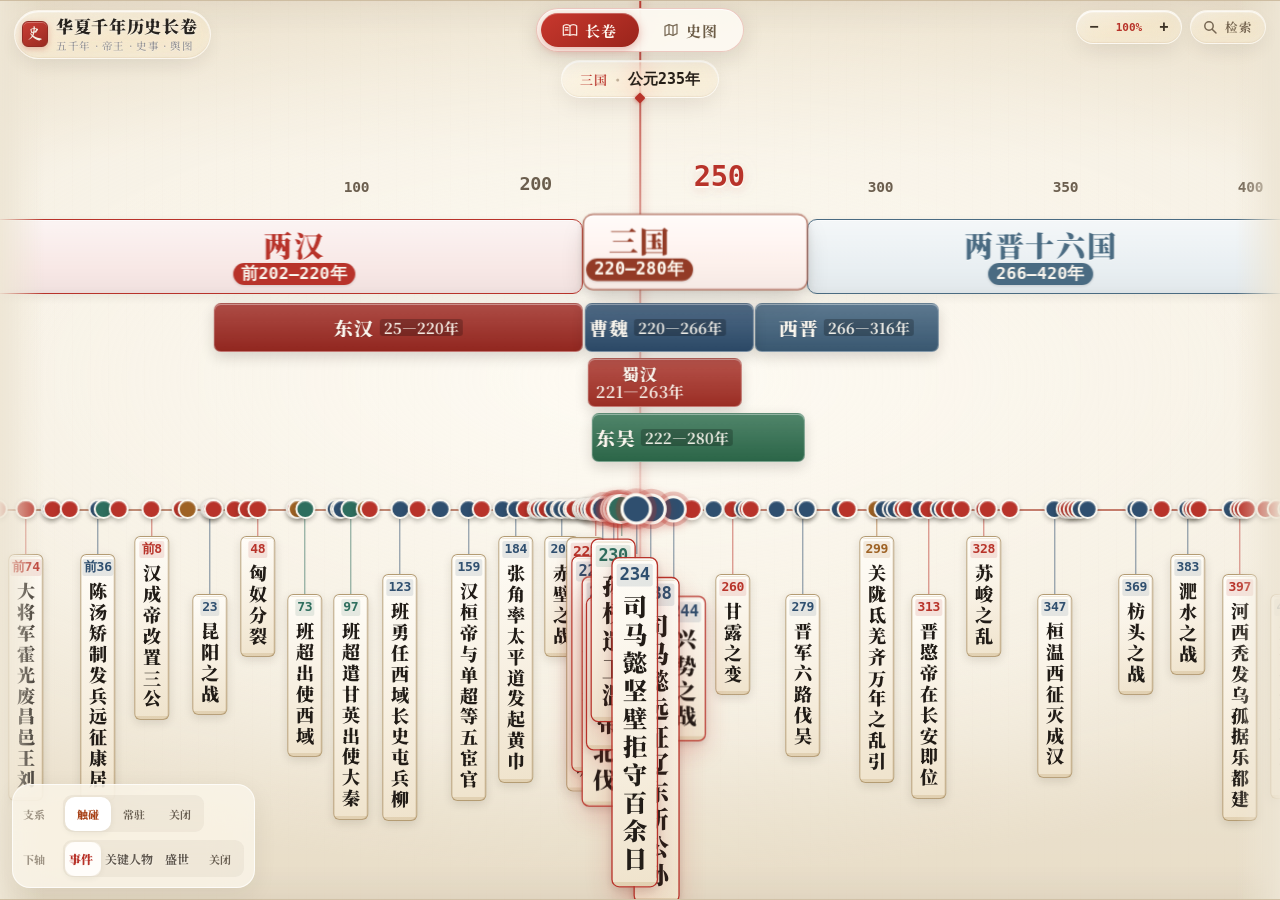
==== index.html @ 5d669a55 "自动上传: 2026-11-07 17:14 更新 1 个文件" ====
<!DOCTYPE html>
<html lang="zh-CN">
<head>
  <meta charset="UTF-8" />
  <meta name="viewport" content="width=device-width, initial-scale=1.0, maximum-scale=1.0, user-scalable=no, viewport-fit=cover" />
  <meta name="apple-mobile-web-app-capable" content="yes" />
  <meta name="apple-mobile-web-app-status-bar-style" content="default" />
  <meta name="apple-mobile-web-app-title" content="历史长卷" />
  <meta name="theme-color" content="#F5F0E6" />
  <meta name="format-detection" content="telephone=no" />
  <title>华夏千年历史长卷 · 全景无级缩放版</title>
  <!-- 字体异步加载：断网 / 弱网 / iPad 离线时不会阻塞首屏，自动退回系统宋体 -->
  <link rel="stylesheet" media="print" onload="this.media='all';this.onload=null"
        href="https://fonts.googleapis.com/css2?family=Ma+Shan+Zheng&family=Noto+Serif+SC:wght@500;600;700;900&display=swap" />
  <style>
    :root {
      --bg-paper: #F5F0E6;
      --bg-paper-dark: #EAE1D0;
      --ink-black: #1E1B18;
      --ink-secondary: #524B42;
      --cinnabar: #B8332A;
      --gold-ochre: #B8863B;
      --border-ancient: #C9B99B;

      --page-max: 1180px;
      --page-pad: 12px;
      --band-h: 42dvh;

      /* iOS 设计令牌 */
      --ios-ease: cubic-bezier(0.32, 0.72, 0, 1);   /* Apple 转场标准曲线 */
      --tint: #B8332A;                              /* 主题色（朱砂）承担 iOS tint 角色 */
      --fill: rgba(120, 120, 128, 0.12);            /* iOS 系统灰填充 */
      --fill-strong: rgba(120, 120, 128, 0.20);
      --sep: rgba(60, 60, 67, 0.16);                /* iOS hairline 分隔线 */
      --gray-label: #8E8E93;                        /* iOS secondaryLabel */

      /* 画卷纵向几何（JS 会按视口高度重算并覆盖，这里只是兜底） */
      --v: 1;
      --axis-y: 204px;
      --macro-top: 26px;
      --macro-h: 52px;
      --sub-h: 34px;
      --slip-w: 28px;
      --sheet-h: 66dvh;
    }

    /* ---------- iPad / 平板：放宽版心、加大时间轴带 ---------- */
    @media (min-width: 820px) {
      :root { --page-max: 1240px; --page-pad: 20px; --band-h: 44dvh; }
    }
    @media (min-width: 820px) and (orientation: landscape) {
      :root { --band-h: 46dvh; }
    }
    @media (min-width: 1200px) {
      :root { --page-max: 1360px; --page-pad: 28px; }
    }

    * {
      box-sizing: border-box;
      -webkit-tap-highlight-color: transparent;
      -webkit-touch-callout: none;
      user-select: none;
    }

    html {
      height: 100%;
      -webkit-text-size-adjust: 100%;
      text-size-adjust: 100%;
    }

    body {
      margin: 0;
      padding: 0;
      height: 100dvh;
      width: 100%;
      display: flex;
      flex-direction: column;
      overflow: hidden;
      overscroll-behavior: none;
      touch-action: manipulation;
      background-color: var(--bg-paper);
      color: var(--ink-black);
      /* 苹果系统优先：SF Pro / 苹方，保证在 iOS/iPadOS 上的原生字形与字重 */
      font-family: -apple-system, BlinkMacSystemFont, 'PingFang SC', 'Helvetica Neue', 'Noto Serif SC', 'Songti SC', sans-serif;
      background-image:
        radial-gradient(rgba(184, 134, 59, 0.07) 1px, transparent 0),
        radial-gradient(rgba(184, 51, 42, 0.04) 1px, transparent 0);
      background-size: 28px 28px;
      background-position: 0 0, 14px 14px;
    }

    .font-calligraphy { font-family: 'Ma Shan Zheng', 'Songti SC', 'STSong', 'Kaiti SC', 'KaiTi', serif; }
    .page-wrap { width: 100%; max-width: var(--page-max); margin: 0 auto; }

    .no-scrollbar { scrollbar-width: none; -ms-overflow-style: none; }
    .no-scrollbar::-webkit-scrollbar { display: none; }

    /* iOS 细滚动条 */
    .ancient-scroll::-webkit-scrollbar { width: 4px; }
    .ancient-scroll::-webkit-scrollbar-track { background: transparent; }
    .ancient-scroll::-webkit-scrollbar-thumb { background: rgba(60, 60, 67, 0.28); border-radius: 4px; }

    /* ================= 顶部标题栏（iOS 半透明毛玻璃导航栏） ================= */
    .app-header {
      flex: 0 0 auto;
      position: relative;
      z-index: 30;
      background: rgba(245, 240, 230, 0.78);
      -webkit-backdrop-filter: blur(20px) saturate(1.8);
      backdrop-filter: blur(20px) saturate(1.8);
      border-bottom: 1px solid var(--sep);
      padding-top: calc(8px + env(safe-area-inset-top, 0px));
      padding-bottom: 8px;
      padding-left: calc(var(--page-pad) + env(safe-area-inset-left, 0px));
      padding-right: calc(var(--page-pad) + env(safe-area-inset-right, 0px));
    }

    .header-top {
      display: flex;
      align-items: center;
      justify-content: space-between;
      gap: 10px;
      margin-bottom: 6px;
    }

    .brand { display: flex; align-items: center; gap: 8px; min-width: 0; }

    .seal {
      width: 28px; height: 28px; flex: 0 0 auto;
      display: flex; align-items: center; justify-content: center;
      border-radius: 5px;
      background: var(--cinnabar);
      color: #F5F0E6;
      font-size: 17px;
      line-height: 1;
      border: 1px solid #8E241D;
      box-shadow: 0 1px 3px rgba(142, 36, 29, 0.28);
      padding-bottom: 2px;
    }

    .brand-text { min-width: 0; }

    .app-title {
      margin: 0;
      font-size: clamp(15px, 1.55vw, 20px);
      font-weight: 700;
      letter-spacing: 0.01em;
      line-height: 1.15;
      color: var(--ink-black);
      white-space: nowrap;
    }

    .app-sub {
      margin: 2px 0 0;
      font-size: clamp(9px, 0.95vw, 11px);
      font-weight: 500;
      letter-spacing: 0.06em;
      color: var(--gray-label);
      white-space: nowrap;
    }

    .header-tools { display: flex; align-items: center; gap: 8px; flex: 0 0 auto; }

    .year-badge {
      display: flex;
      align-items: baseline;
      gap: 6px;
      padding: 5px 11px;
      border-radius: 999px;
      background: var(--fill);
      border: none;
      white-space: nowrap;
    }
    #center-era-badge { font-size: clamp(10px, 1.05vw, 13px); font-weight: 600; color: var(--tint); }
    #center-year-display {
      font-size: clamp(11px, 1.25vw, 15px);
      font-weight: 700;
      font-variant-numeric: tabular-nums;
      font-family: ui-monospace, 'SF Mono', Menlo, Consolas, monospace;
    }

    .zoom-box {
      display: flex;
      align-items: center;
      gap: 1px;
      padding: 2px;
      border-radius: 999px;
      background: var(--fill);
      border: none;
    }
    .zoom-btn {
      width: 28px; height: 24px;
      display: flex; align-items: center; justify-content: center;
      border: none; border-radius: 999px;
      background: transparent;
      color: var(--ink-black);
      font-size: 14px; font-weight: 700; line-height: 1;
      cursor: pointer;
      transition: background 0.2s ease, transform 0.15s ease;
    }
    .zoom-btn:active { background: var(--fill-strong); transform: scale(0.92); }
    #zoom-label {
      min-width: 42px;
      text-align: center;
      font-size: 11px;
      font-weight: 700;
      font-family: ui-monospace, 'SF Mono', Menlo, Consolas, monospace;
      color: var(--gray-label);
      transition: color 0.25s ease;
    }
    #zoom-label.zoom-active { color: var(--cinnabar); }

    /* 朝代快速检索条 */
    .header-nav { display: flex; align-items: center; }

    .nav-arrow {
      flex: 0 0 auto;
      width: 30px; height: 34px;
      display: flex; align-items: center; justify-content: center;
      border: 1px solid #C5B698;
      background: rgba(229, 222, 201, 0.92);
      color: var(--ink-secondary);
      font-size: 15px; font-weight: 900; line-height: 1;
      cursor: pointer;
    }
    .nav-arrow:first-child { border-radius: 6px 0 0 6px; }
    .nav-arrow:last-child { border-radius: 0 6px 6px 0; }
    .nav-arrow:active { background: #D6CCB4; }

    .dynasty-nav-scroll {
      flex: 1 1 auto;
      display: flex;
      align-items: center;
      gap: 6px;
      min-width: 0;
      overflow-x: auto;
      overflow-y: hidden;
      white-space: nowrap;
      padding: 3px 8px;
      background: rgba(232, 224, 206, 0.62);
      border-top: 1px solid rgba(197, 182, 152, 0.7);
      border-bottom: 1px solid rgba(197, 182, 152, 0.7);
      -webkit-overflow-scrolling: touch;
      touch-action: pan-x;
      scroll-behavior: smooth;
      scrollbar-width: none;
    }
    .dynasty-nav-scroll::-webkit-scrollbar { display: none; }

    .dyn-nav-pill {
      flex: 0 0 auto;
      display: inline-flex;
      align-items: center;
      min-height: 28px;
      padding: 5px 11px;
      border-radius: 6px;
      border: 1px solid #C9B99B;
      background: #FAF6EE;
      color: var(--ink-black);
      font-family: inherit;
      font-size: clamp(11px, 1.1vw, 13.5px);
      font-weight: 900;
      letter-spacing: 0.02em;
      cursor: pointer;
      transition: background 0.18s ease, color 0.18s ease, border-color 0.18s ease;
    }
    .dyn-nav-pill.active {
      background: var(--cinnabar);
      color: #FAF6EE;
      border-color: #8E241D;
      box-shadow: 0 1px 4px rgba(184, 51, 42, 0.3);
    }

    /* ================= 画卷时间轴 ================= */
    .timeline-band {
      position: relative;
      flex: 1 1 auto;
      height: auto;
      min-height: 150px;
      overflow: hidden;
      touch-action: none;
      cursor: grab;
      background: linear-gradient(180deg,
        rgba(234, 225, 208, 0.72) 0%,
        rgba(245, 240, 230, 0.96) 46%,
        rgba(234, 225, 208, 0.82) 100%);
      border-top: 2px solid var(--border-ancient);
      border-bottom: 2px solid var(--border-ancient);
      box-shadow: inset 0 6px 16px rgba(30, 27, 24, 0.06);
    }
    .timeline-band.grabbing { cursor: grabbing; }

    #timeline-canvas {
      position: relative;
      height: 100%;
      width: 100%;
      will-change: transform;
      backface-visibility: hidden;
    }

    .layer { position: absolute; inset: 0; pointer-events: none; }

    /* 画卷两端柔和收边 */
    .edge-fade {
      position: absolute; top: 0; bottom: 0; width: 34px;
      pointer-events: none; z-index: 46;
    }
    .edge-fade-l { left: 0; background: linear-gradient(90deg, rgba(240, 234, 222, 0.95), rgba(240, 234, 222, 0)); }
    .edge-fade-r { right: 0; background: linear-gradient(270deg, rgba(240, 234, 222, 0.95), rgba(240, 234, 222, 0)); }

    /* 中心游标 */
    .center-indicator {
      position: absolute; top: 0; bottom: 0; left: 50%;
      width: 1.5px;
      transform: translateX(-50%);
      background: linear-gradient(180deg,
        rgba(184, 51, 42, 0.85) 0%,
        rgba(184, 51, 42, 0.2) 55%,
        rgba(184, 51, 42, 0.85) 100%);
      pointer-events: none;
      z-index: 40;
    }
    .center-dot {
      position: absolute; top: -2px; left: 50%;
      width: 11px; height: 11px;
      margin-left: -5.5px;
      border-radius: 999px;
      background: var(--cinnabar);
      border: 2px solid #FAF6EE;
      box-shadow: 0 1px 4px rgba(184, 51, 42, 0.35);
    }

    /* ================= 疏朗自适应年份刻度尺与 iPad 中央红线 Apple Dock 透镜 ================= */
    #ticks-layer {
      position: absolute;
      left: 0; right: 0; top: 0;
      height: calc(36px * var(--v));
      pointer-events: none;
      z-index: 38;
    }
    #lens-layer {
      position: absolute;
      left: 0; right: 0; top: 0;
      height: calc(36px * var(--v));
      pointer-events: none;
      z-index: 39;
    }
    .tick, .minor-year {
      position: absolute;
      bottom: calc(3px * var(--v));
      left: 0;
      display: flex;
      flex-direction: column;
      align-items: center;
      justify-content: flex-end;
      will-change: transform, opacity;
      backface-visibility: hidden;
      transform-origin: 50% 100%;
      pointer-events: none;
    }
    /* 年份数字：采用高可读圆体/等宽数字，留足呼吸空间，绝不互相挤压 */
    .tick-label {
      display: inline-flex;
      align-items: baseline;
      justify-content: center;
      gap: 1px;
      padding: calc(1.5px * var(--v)) calc(4px * var(--v));
      border-radius: 999px;
      font-size: max(9.5px, calc(10px * var(--v)));
      font-weight: 700;
      line-height: 1.05;
      color: #6B5E4E;
      font-variant-numeric: tabular-nums;
      font-family: -apple-system, BlinkMacSystemFont, 'SF Pro Rounded', 'PingFang SC', ui-monospace, monospace;
      white-space: nowrap;
      transform-origin: 50% 100%;
      will-change: transform, color, background-color;
      backface-visibility: hidden;
    }
    .tick-label .yr-era {
      font-size: 0.82em;
      font-weight: 800;
      color: #8C6D46;
      margin-right: 0.5px;
    }
    .tick-label .yr-num {
      letter-spacing: -0.02em;
    }
    .tick-mark {
      width: 1.25px;
      height: calc(6px * var(--v));
      margin-top: calc(2px * var(--v));
      background: rgba(154, 138, 116, 0.65);
      border-radius: 1px;
      transform-origin: 50% 100%;
      will-change: transform, background-color;
    }
    /* 细分刻度：仅在屏幕缩放足够宽裕且远离主刻度碰撞区时才优雅浮现 */
    .minor-year .tick-label {
      font-size: max(8.5px, calc(8.8px * var(--v)));
      font-weight: 600;
      color: #8E7F6B;
    }
    .minor-year .tick-mark {
      width: 1px;
      height: calc(4px * var(--v));
      background: rgba(168, 152, 130, 0.45);
    }
    /* 中央红线 Dock 焦点峰值态：独立悬浮胶囊光晕，每个放大的年份都端庄美观 */
    .tick.hot .tick-label,
    .minor-year.hot .tick-label {
      color: var(--cinnabar);
      font-weight: 900;
      background: rgba(251, 247, 238, 0.95);
      box-shadow: 0 2px 10px rgba(184, 51, 42, 0.18), 0 0 0 1px rgba(184, 51, 42, 0.26);
    }
    .tick.hot .tick-label .yr-era,
    .minor-year.hot .tick-label .yr-era {
      color: var(--cinnabar);
    }
    .tick.hot .tick-mark,
    .minor-year.hot .tick-mark {
      background: var(--cinnabar);
      width: 1.8px;
    }

    /* 顶部大朝代块 */
    .macro-dynasty-block {
      position: absolute;
      top: var(--macro-top);
      height: var(--macro-h);
      border-radius: 7px;
      border: 2px solid transparent;
      display: flex;
      flex-direction: column;
      justify-content: center;
      align-items: center;
      padding: 2px 4px;
      overflow: hidden;
      cursor: pointer;
      pointer-events: auto;
      transition: filter 0.25s ease, box-shadow 0.25s ease;
    }
    .macro-dynasty-block.active-dynasty {
      box-shadow: 0 0 0 2.5px var(--cinnabar), 0 4px 12px rgba(184, 51, 42, 0.22);
      z-index: 15;
    }
    .macro-name {
      font-weight: 900;
      letter-spacing: 0.04em;
      line-height: 1.15;
      max-width: 100%;
      overflow: hidden;
      text-overflow: ellipsis;
      white-space: nowrap;
    }
    .macro-period {
      margin-top: 2px;
      padding: 1px 6px;
      border-radius: 3px;
      font-size: calc(11.5px * var(--v));
      font-weight: 700;
      color: #FAF6EE;
      line-height: 1.2;
      max-width: 100%;
      overflow: hidden;
      text-overflow: ellipsis;
      white-space: nowrap;
    }

    /* 细分政权 / 并立国家块 */
    .sub-regime-block {
      position: absolute;
      height: var(--sub-h);
      border-radius: 5px;
      display: flex;
      flex-direction: row;
      align-items: center;
      justify-content: center;
      gap: 6px;
      padding: 0 4px;
      color: #FAF6EE;
      cursor: pointer;
      overflow: hidden;
      white-space: nowrap;
      pointer-events: auto;
      box-shadow: 0 1px 3px rgba(0, 0, 0, 0.1);
      transition: transform 0.18s ease, box-shadow 0.2s ease;
    }
    .sub-regime-block.stacked { flex-direction: column; gap: 2px; }
    .sub-name { font-weight: 900; line-height: 1; overflow: hidden; text-overflow: ellipsis; max-width: 100%; }
    .sub-period { font-weight: 700; line-height: 1; opacity: 0.92; overflow: hidden; text-overflow: ellipsis; max-width: 100%; }
    .sub-period.inline-badge { padding: 1px 4px; border-radius: 3px; background: rgba(0, 0, 0, 0.25); flex: 0 0 auto; }

    @media (hover: hover) and (pointer: fine) {
      .sub-regime-block:hover { z-index: 25; transform: translateY(-1px); }
      .macro-dynasty-block:hover { filter: brightness(1.04); }
    }

    .sub-regime-block.active-sub {
      box-shadow: 0 0 0 2px var(--cinnabar), 0 4px 10px rgba(184, 51, 42, 0.28);
      z-index: 30;
    }

    /* 事件基线与节点 */
    #events-axis-line {
      position: absolute; left: 0; right: 0;
      top: var(--axis-y);
      height: 2px;
      background: rgba(140, 122, 107, 0.55);
      pointer-events: none;
    }

    .event-node {
      --card-direction: 1;
      --card-origin: 50% 0%;
      position: absolute;
      transform: translateX(-50%);
      z-index: 35;
      cursor: pointer;
      pointer-events: auto;
    }
    .event-stack { display: flex; flex-direction: column; align-items: center; }

    /* 帝王以底边为锚点向上展开；下排以顶边为锚点向下展开。 */
    .event-node.emperor { --card-direction:-1; --card-origin:50% 100%; }
    .event-node.emperor .event-stack { flex-direction: column; }
    .event-node.emperor .slip-fold-wrapper { position:absolute; bottom:100%; flex-direction:column-reverse; transform-origin:bottom center; }

    .pulse-circle {
      position: relative;
      width: calc(14px * var(--v));
      height: calc(14px * var(--v));
      border-radius: 999px;
      border: 2px solid #FAF6EE;
      box-shadow: 0 1px 3px rgba(0, 0, 0, 0.25);
      transition: transform 0.35s ease, opacity 0.35s ease;
    }

    .slip-fold-wrapper {
      display: flex;
      flex-direction: column;
      align-items: center;
      transform-origin: top center;
      transition: opacity 0.4s cubic-bezier(0.22, 1, 0.36, 1), transform 0.44s cubic-bezier(0.34, 1.4, 0.64, 1);
      will-change: transform, opacity;
    }

    .stem-line { width: 1.5px; opacity: 0.65; }

    /* ------------------------------------------------------------------
       人物 / 文豪 / 盛世竖卡
       姓名与年代一律竖排（writing-mode: vertical-rl），形如简牍名牌：
       宽度仅 34 设计单位（原横卡 100），轴下留白更疏朗，字距更从容
       ------------------------------------------------------------------ */
    .axis-person-card {
      --ac: #B8A686;
      --ac-soft: #F3ECD9;
      display: flex;
      flex-direction: row-reverse;
      align-items: center;
      justify-content: center;
      gap: calc(1.5px * var(--v));
      width: calc(36px * var(--v));
      height: calc(64px * var(--v));
      padding: calc(4px * var(--v)) calc(3.5px * var(--v));
      background: linear-gradient(168deg, #FEFCF7 0%, var(--ac-soft) 100%);
      border: 1px solid var(--ac);
      border-radius: calc(4px * var(--v));
      box-shadow: 0 1px 4px rgba(30, 27, 24, 0.13), inset 0 1px 0 rgba(255, 255, 255, 0.7);
      transition: transform 0.26s cubic-bezier(0.22, 1, 0.36, 1), box-shadow 0.26s ease, border-color 0.26s ease;
      overflow: hidden;
    }
    .axis-person-card .ap-name {
      writing-mode: vertical-rl;
      text-orientation: upright;
      height: 100%;
      font-size: calc(12.5px * var(--v));
      font-weight: 700;
      line-height: 1.02;
      letter-spacing: calc(0.4px * var(--v));
      color: #1E1B18;
      overflow: hidden;
    }
    .axis-person-card .ap-life .num { text-orientation: mixed; letter-spacing: 0; }

    .axis-person-card .ap-life {
      writing-mode: vertical-rl;
      text-orientation: mixed;
      height: 100%;
      word-break: keep-all;
      font-size: calc(7.2px * var(--v));
      line-height: 0.95;
      letter-spacing: calc(-0.1px * var(--v));
      color: #857761;
      font-variant-numeric: tabular-nums;
      overflow: hidden;
    }

    /* 关键人物（下排）：石青 */
    #timeline-canvas[data-layer="figures"] .axis-person-card { --ac: #86A0B2; --ac-soft: #E9EFF2; }
    #timeline-canvas[data-layer="figures"] .axis-person-card .ap-life { color: #4A6880; }
    /* 帝王（上排）：暗红朱砂，庄重肃穆 */
    #timeline-canvas[data-layer="figures"] .event-node.emperor .axis-person-card { --ac: #B8332A; --ac-soft: #F6E4E0; }
    #timeline-canvas[data-layer="figures"] .event-node.emperor .axis-person-card .ap-life { color: #9C3A2E; }
    /* 各朝盛世：鎏金 */
    #timeline-canvas[data-layer="eras"] .axis-person-card { --ac: #C09A3E; --ac-soft: #FAF1D8; }
    #timeline-canvas[data-layer="eras"] .axis-person-card .ap-life { color: #8A6A1C; }

    .event-node.selected .axis-person-card {
      background: linear-gradient(165deg, #C8382E 0%, #9E261E 100%);
      border-color: #7F1D1D;
      box-shadow: 0 4px 12px rgba(184, 51, 42, 0.4);
      transform: translateY(calc(2px * var(--card-direction, 1))) scale(1.04);
    }
    .event-node.selected .axis-person-card .ap-name { color: #FFFFFF; }
    .event-node.selected .axis-person-card .ap-life { color: rgba(255, 255, 255, 0.84); }

    .vertical-bamboo-slip {
      display: flex;
      flex-direction: column;
      align-items: center;
      width: var(--slip-w);
      padding: calc(3px * var(--v)) calc(2px * var(--v)) calc(6px * var(--v));
      background: linear-gradient(180deg, #FDFBF5 0%, #F5EDE0 100%);
      border: 1.5px solid #B8A686;
      border-radius: 5px;
      box-shadow: 0 2px 6px rgba(30, 27, 24, 0.12);
      transition: transform 0.28s cubic-bezier(0.22, 1, 0.36, 1), box-shadow 0.28s ease, background 0.28s ease;
    }

    .slip-year {
      font-size: calc(9px * var(--v));
      font-weight: 900;
      line-height: 1.1;
      padding: 1px 2px;
      border-radius: 2px;
      margin-bottom: calc(3px * var(--v));
      white-space: nowrap;
      letter-spacing: -0.3px;
      font-family: ui-monospace, Menlo, Consolas, monospace;
    }

    .slip-title {
      writing-mode: vertical-rl;
      text-orientation: upright;
      font-size: calc(12.5px * var(--v));
      font-weight: 900;
      line-height: 1.15;
      letter-spacing: calc(2px * var(--v));
      color: #1E1B18;
      padding: 1px 0;
    }

    /* <80% 缩放时柔和折叠竹简 */
    .event-node.folded-by-zoom .slip-fold-wrapper {
      opacity: 0;
      transform: translateY(-10px) scaleY(0.15) scaleX(0.6);
      pointer-events: none;
    }
    .event-node.folded-by-zoom .pulse-circle { transform: scale(0.78); opacity: 0.74; }

    /* 密度抽样：放不下的节点只保留圆点，标签收起；选中时强制展开 */
    .event-node.label-hidden .slip-fold-wrapper { display: none; }
    .event-node.label-hidden.selected .slip-fold-wrapper { display: flex; }

    /* ---------------- 长卷图层搜索（跟随下方图层开关） ---------------- */
    .axis-search-btn {
      width: 40px; height: 40px;
      display: flex; align-items: center; justify-content: center;
      border: 1px solid #D9CFBB; border-radius: 12px;
      background: #FBF7EE; color: #6B5B48;
      cursor: pointer; flex: 0 0 auto;
      transition: transform 0.15s ease, background 0.2s ease;
    }
    .axis-search-btn:active { transform: scale(0.94); background: #F1E9D8; }
    .axis-search-panel {
      position: fixed; inset: 0; z-index: 96;
      background: rgba(24, 19, 13, 0.38);
      -webkit-tap-highlight-color: transparent;
    }
    .axis-search-panel .as-box {
      position: absolute; left: 50%;
      top: calc(env(safe-area-inset-top, 0px) + 10px);
      transform: translate(-50%, -14px);
      width: min(460px, calc(100% - 20px));
      max-height: calc(100dvh - 90px);
      display: flex; flex-direction: column;
      background: rgba(251, 247, 238, 0.97);
      -webkit-backdrop-filter: blur(20px) saturate(1.5);
      backdrop-filter: blur(20px) saturate(1.5);
      border: 1px solid rgba(216, 206, 188, 0.9);
      border-radius: 18px;
      box-shadow: 0 22px 60px rgba(28, 22, 14, 0.32);
      padding: 12px;
      opacity: 0;
      transition: opacity 0.2s ease, transform 0.26s var(--ios-ease, cubic-bezier(0.22, 1, 0.36, 1));
    }
    .axis-search-panel.on .as-box { opacity: 1; transform: translate(-50%, 0); }
    .as-input-row {
      display: flex; align-items: center; gap: 8px;
      background: #FFFFFF; border: 1px solid #E2D8C4; border-radius: 12px;
      padding: 0 10px; height: 44px;
    }
    .as-input-row svg { flex: 0 0 auto; color: #9A8B74; }
    .as-input-row input {
      flex: 1 1 auto; min-width: 0; border: none; outline: none;
      background: transparent; font-family: inherit;
      font-size: 15.5px; color: #33291E;
    }
    .as-input-row input::placeholder { color: #B4A68D; }
    .as-close {
      flex: 0 0 auto; width: 30px; height: 30px; border: none; border-radius: 9px;
      background: #F0E8D8; color: #6B5B48; font-size: 14px; cursor: pointer;
    }
    .as-hint {
      margin: 9px 4px 4px; font-size: 12px; font-weight: 700; color: #8A7A64;
      letter-spacing: 0.04em;
    }
    .as-results { overflow-y: auto; -webkit-overflow-scrolling: touch; margin-top: 4px; }
    .as-item {
      width: 100%; display: flex; align-items: baseline; gap: 10px;
      border: none; background: transparent; cursor: pointer;
      padding: 11px 8px; border-radius: 10px; text-align: left; font-family: inherit;
    }
    .as-item:active { background: #EFE6D2; }
    .as-item + .as-item { border-top: 1px solid rgba(216, 206, 188, 0.55); }
    .as-item .as-year {
      flex: 0 0 auto; min-width: 46px; text-align: center;
      font-size: 12px; font-weight: 800; color: #B8332A;
      background: rgba(184, 51, 42, 0.09); border-radius: 6px; padding: 2px 6px;
    }
    /* 类型徽章：事件 / 人物 / 文豪 / 盛世 */
    .as-item .as-type {
      flex: 0 0 auto; min-width: 34px; text-align: center;
      font-size: 11px; font-weight: 800; letter-spacing: 0.06em;
      border-radius: 6px; padding: 2.5px 7px;
    }
    .as-type.as-t-ev  { color: #B8332A; background: rgba(184, 51, 42, 0.10); }
    .as-type.as-t-fg  { color: #3E6480; background: rgba(103, 141, 166, 0.14); }
    .as-type.as-t-lit { color: #6A5686; background: rgba(174, 156, 196, 0.16); }
    .as-type.as-t-era { color: #8A6A1C; background: rgba(192, 154, 62, 0.16); }
    .as-item .as-title { font-size: 15px; font-weight: 700; color: #33291E; }
    .as-item .as-sub {
      margin-left: auto; flex: 0 1 auto; font-size: 11.5px; color: #9A8B74;
      white-space: nowrap; overflow: hidden; text-overflow: ellipsis; max-width: 34%;
    }
    .as-empty { padding: 26px 0 22px; text-align: center; font-size: 13.5px; color: #A79780; }

    /* 总开关关闭时隐藏 */
    .event-node.hidden-by-switch {
      opacity: 0;
      pointer-events: none;
    }

    /* ============================================================
       「重大事件」折叠动画：由 JS 逐帧驱动 --fold（0=展开 1=折叠）
       事件竹简与引线向轴线收拢、轴线渐隐，画布内容重新垂直居中
       ============================================================ */
    #events-axis-line { opacity: calc(1 - var(--fold, 0)); }
    #timeline-canvas.events-off .event-node { pointer-events: none; }
    #timeline-canvas.fold-anim .event-node,
    #timeline-canvas.fold-anim .pulse-circle,
    #timeline-canvas.fold-anim .slip-fold-wrapper { transition: none; }
    #timeline-canvas .pulse-circle { opacity: calc(1 - var(--fold, 0)); }
    #timeline-canvas .slip-fold-wrapper {
      opacity: calc(1 - var(--fold, 0));
      transform: translateY(calc(var(--fold, 0) * -12px * var(--card-direction, 1))) scale(calc(1 - var(--fold, 0) * 0.94));
    }
    #timeline-canvas { will-change: transform; }

    .event-node.selected { z-index: 42; }
    .event-node.selected .vertical-bamboo-slip {
      background: linear-gradient(180deg, #C8382E 0%, #9E261E 100%);
      border-color: #7F1D1D;
      box-shadow: 0 5px 14px rgba(184, 51, 42, 0.42);
      transform: translateY(2px) scale(1.06);
    }
    .event-node.selected .slip-year { background: rgba(255, 255, 255, 0.22) !important; color: #FFF !important; }
    .event-node.selected .slip-title { color: #FFFFFF; }

    @keyframes pulse-ring {
      0% { transform: scale(0.85); opacity: 0.85; }
      70% { transform: scale(2.1); opacity: 0; }
      100% { transform: scale(2.1); opacity: 0; }
    }
    .event-node.selected .pulse-circle::after {
      content: '';
      position: absolute;
      inset: -4px;
      border-radius: 999px;
      border: 2px solid var(--cinnabar);
      animation: pulse-ring 1.7s infinite;
    }

    /* ================= 图层开关：左下角悬浮胶囊 =================
       竖屏竖向排列 / 横屏横向排列；原铺底控制栏已取消 */
    .app-controls {
      position: fixed;
      left: calc(env(safe-area-inset-left, 0px) + 12px);
      bottom: calc(env(safe-area-inset-bottom, 0px) + 12px);
      z-index: 80;
      display: flex;
      flex-direction: column;
      align-items: flex-start;
      gap: 2px;
      padding: 8px 10px;
      border-radius: 20px;
      background: rgba(250, 246, 238, 0.72);
      -webkit-backdrop-filter: blur(24px) saturate(1.8);
      backdrop-filter: blur(24px) saturate(1.8);
      border: 1px solid rgba(255, 255, 255, 0.55);
      box-shadow: 0 10px 30px rgba(30, 27, 24, 0.18), 0 1px 0 rgba(255, 255, 255, 0.6) inset;
      max-width: calc(100vw - 24px);
    }
    .controls-row {
      display: flex;
      flex-direction: column;
      align-items: flex-start;
      gap: 2px;
    }
    .layer-switches {
      display: flex;
      flex-direction: column;
      align-items: flex-start;
      gap: 1px;
      min-width: 0;
    }
    .app-controls .layer-count {
      align-self: flex-start;
      padding-left: 3px;
      margin-top: 2px;
    }
    /* 横屏（中宽以上）：改为一行横向排列，用短名 + 隐藏计数，避免碰到居中的主导航 */
    @media (orientation: landscape) and (min-width: 700px) {
      .app-controls {
        flex-direction: row;
        align-items: center;
        gap: 3px;
        padding: 6px 12px 6px 8px;
      }
      .controls-row { flex-direction: row; align-items: center; gap: 3px; }
      .layer-switches { flex-direction: row; gap: 0; }
      .layer-switch { gap: 5px; padding: 3px 8px 3px 3px; }
      .app-controls .layer-switch .full { display: none; }
      .app-controls .layer-switch .short { display: inline; }
      .app-controls .layer-count { display: none; }
    }
    /* 手机竖屏：底部中间是主导航，图层胶囊抬到其上方左侧 */
    @media (orientation: portrait) and (max-width: 560px) {
      .app-controls { bottom: calc(env(safe-area-inset-bottom, 0px) + 82px); }
    }

    /* 整块「开关 + 标签」即按钮：触控区更大，符合 iOS 习惯 */
    .layer-switch {
      display: flex;
      align-items: center;
      gap: 6px;
      flex: 0 0 auto;
      padding: 3px 9px 3px 3px;
      border: none;
      border-radius: 999px;
      background: transparent;
      color: var(--gray-label);
      font-family: inherit;
      font-size: clamp(12px, 1.06vw, 13.5px);
      font-weight: 500;
      cursor: pointer;
      -webkit-tap-highlight-color: transparent;
      transition: background 0.22s ease, color 0.22s ease, transform 0.14s ease;
    }
    .layer-switch .switch { pointer-events: none; }
    .layer-switch .switch-label { font-size: inherit; font-weight: inherit; }
    .layer-switch:active { transform: scale(0.96); }
    .layer-switch.on {
      color: var(--ink-black);
      font-weight: 700;
      background: rgba(255, 255, 255, 0.62);
    }
    /* 四个图层各自的主题色（仅作用于开关开启态，保持克制） */
    .layer-switch[data-layer="events"].on .switch { background: #34C759; }
    .layer-switch[data-layer="figures"].on .switch { background: #3C6E8F; }
    .layer-switch[data-layer="literati"].on .switch { background: #7A5AA8; }
    .layer-switch[data-layer="eras"].on .switch { background: #C09020; }

    .layer-count {
      flex: 0 0 auto;
      font-size: 11px;
      font-weight: 600;
      color: #8A7C68;
      white-space: nowrap;
      font-variant-numeric: tabular-nums;
    }
    .layer-switch .short { display: none; }

    /* 小屏：简称 + 紧凑开关 + 隐藏计数，保证四个开关一行放下 */
    @media (max-width: 560px) {
      .layer-switch { gap: 4px; padding: 2px 6px 2px 2px; font-size: 12px; }
      .layer-switch .full { display: none; }
      .layer-switch .short { display: inline; }
      .layer-switch .switch { width: 34px; height: 21px; }
      .layer-switch .switch .knob { width: 17px; height: 17px; }
      .layer-switch.on .switch .knob { transform: translateX(13px); }
      .layer-switch.on:active .switch .knob { transform: translateX(13px) scale(1.08); }
      .layer-count { display: none; }
    }

    /* UISwitch 原生样式：开启为系统绿、白色圆钮带投影 */
    .switch {
      position: relative;
      width: 46px; height: 28px;
      flex: 0 0 auto;
      border: none;
      border-radius: 999px;
      background: rgba(120, 120, 128, 0.32);
      padding: 0;
      cursor: pointer;
      transition: background 0.25s ease;
    }
    .switch.on { background: #34C759; }
    .knob {
      position: absolute; top: 2px; left: 2px;
      width: 24px; height: 24px;
      border-radius: 999px;
      background: #FFFFFF;
      box-shadow: 0 3px 8px rgba(0, 0, 0, 0.15), 0 1px 1px rgba(0, 0, 0, 0.16);
      transition: transform 0.25s var(--ios-ease);
    }
    .switch.on .knob { transform: translateX(18px); }
    .switch:active .knob { transform: scale(1.08); }
    .switch.on:active .knob { transform: translateX(18px) scale(1.08); }

    .switch-label { font-size: clamp(12px, 1.1vw, 14px); font-weight: 600; white-space: nowrap; }

    .status-pill {
      font-size: clamp(10px, 0.95vw, 12px);
      font-weight: 600;
      padding: 3px 9px;
      border-radius: 999px;
      white-space: nowrap;
      background: rgba(52, 199, 89, 0.16);
      color: #248A3D;
      transition: background 0.3s ease, color 0.3s ease;
    }
    .status-pill[data-state="folded"] { background: rgba(184, 134, 59, 0.2); color: #8C5818; }
    .status-pill[data-state="off"] { background: var(--fill); color: var(--gray-label); }

    .filter-bar {
      flex: 1 1 auto;
      display: flex;
      align-items: center;
      justify-content: flex-end;
      gap: 6px;
      min-width: 0;
      overflow-x: auto;
      overflow-y: hidden;
      padding: 2px 0;
      -webkit-overflow-scrolling: touch;
      touch-action: pan-x;
      scrollbar-width: none;
    }
    .filter-bar::-webkit-scrollbar { display: none; }

    .cat-pill {
      flex: 0 0 auto;
      min-height: 26px;
      padding: 4px 12px;
      border: none;
      border-radius: 999px;
      background: var(--fill);
      color: var(--ink-secondary);
      font-family: inherit;
      font-size: clamp(10.5px, 1.05vw, 13px);
      font-weight: 600;
      white-space: nowrap;
      cursor: pointer;
      transition: background 0.2s ease, color 0.2s ease;
    }
    .cat-pill.active { background: var(--tint); color: #FFFFFF; }

    /* ============================================================
       详情弹窗：由屏幕下方升起，悬浮于卷轴画面之上
       - 默认占屏高 2/3，圆角 + 毛玻璃，不推动卷轴
       - 点右上角 ✕ 或弹窗外的遮罩退出
       ============================================================ */
    #view-scroll { position: relative; }

    .sheet-backdrop {
      position: fixed;
      inset: 0;
      z-index: 110;
      background: rgba(28, 24, 20, 0.42);
      -webkit-backdrop-filter: blur(3px) saturate(1.05);
      backdrop-filter: blur(3px) saturate(1.05);
      opacity: 0;
      visibility: hidden;
      pointer-events: none;
      transition: opacity 0.34s var(--ios-ease), visibility 0s linear 0.34s;
    }
    #view-scroll.sheet-open .sheet-backdrop {
      opacity: 1;
      visibility: visible;
      pointer-events: auto;
      transition: opacity 0.34s var(--ios-ease), visibility 0s;
    }

    .detail-sheet {
      position: fixed;
      left: 0;
      right: 0;
      bottom: 0;
      z-index: 120;
      display: block;
      height: var(--sheet-h);
      max-height: calc(100dvh - 72px);
      margin: 0;
      padding: 0 var(--page-pad) calc(8px + env(safe-area-inset-bottom, 0px));
      background: rgba(250, 246, 238, 0.97);
      -webkit-backdrop-filter: blur(24px) saturate(1.7);
      backdrop-filter: blur(24px) saturate(1.7);
      border-top: 1px solid rgba(120, 104, 84, 0.18);
      border-radius: 22px 22px 0 0;
      box-shadow: 0 -18px 48px rgba(24, 20, 16, 0.28);
      transform: translateY(102%);
      opacity: 0;
      visibility: hidden;
      transition: transform 0.46s var(--ios-ease), opacity 0.3s ease, visibility 0s linear 0.46s;
      will-change: transform;
    }
    #view-scroll.sheet-open .detail-sheet {
      transform: translateY(0);
      opacity: 1;
      visibility: visible;
      transition: transform 0.46s var(--ios-ease), opacity 0.24s ease, visibility 0s;
    }
    /* 弹窗开启时暂停视图切换的位移动画，避免 fixed 定位参照系漂移 */
    body.sheet-open .view.active { animation: none; }

    .sheet-wrap {
      height: 100%;
      display: flex;
      flex-direction: column;
      min-height: 0;
      padding-top: 2px;
    }

    .sheet-grip {
      flex: 0 0 auto;
      width: 160px;
      margin: 0 auto;
      height: 22px;
      display: flex;
      align-items: center;
      justify-content: center;
      cursor: ns-resize;
      touch-action: none;
    }
    .sheet-grip span {
      display: block;
      width: 36px;
      height: 5px;
      border-radius: 999px;
      background: rgba(60, 60, 67, 0.30);
    }

    .detail-card {
      position: relative;
      flex: 1 1 auto;
      min-height: 0;
      display: flex;
      flex-direction: column;
      overflow: hidden;
      background: #FAF6EE;
      border: 1px solid var(--sep);
      border-radius: 14px;
      box-shadow: 0 3px 12px rgba(30, 27, 24, 0.06);
    }

    .detail-head {
      flex: 0 0 auto;
      display: flex;
      align-items: center;
      justify-content: space-between;
      gap: 6px 10px;
      flex-wrap: wrap;
      background: #EFE7D6;
      border-bottom: 1px solid #D8CBB3;
      padding: 6px 48px 6px 12px;
      min-height: 48px;
    }
    .detail-tags { display: flex; align-items: center; gap: 6px; flex-wrap: wrap; min-width: 0; }

    .tag-type {
      font-size: clamp(13px, 1.15vw, 15px);
      font-weight: 900;
      padding: 3px 10px;
      border-radius: 4px;
      background: var(--cinnabar);
      color: #FAF6EE;
      white-space: nowrap;
    }
    .tag-dynasty {
      font-size: clamp(13px, 1.15vw, 15px);
      font-weight: 800;
      padding: 3px 10px;
      border-radius: 4px;
      background: #E2D8C0;
      color: var(--ink-black);
      border: 1px solid #C5B698;
      white-space: nowrap;
    }
    .tag-year {
      font-size: clamp(14px, 1.25vw, 16px);
      font-weight: 900;
      color: var(--cinnabar);
      font-family: ui-monospace, Menlo, Consolas, monospace;
      white-space: nowrap;
    }

    .detail-nav { display: flex; align-items: center; gap: 6px; flex: 0 0 auto; flex-wrap: wrap; justify-content: flex-end; }
    .nav-btn {
      min-height: 34px;
      padding: 6px 13px;
      border-radius: 8px;
      border: none;
      background: var(--fill);
      color: var(--ink-black);
      font-family: inherit;
      font-size: clamp(13px, 1.15vw, 15px);
      font-weight: 600;
      white-space: nowrap;
      cursor: pointer;
      transition: background 0.2s ease, transform 0.15s ease;
    }
    .nav-btn:active { background: #D8CEB5; transform: scale(0.97); }
    .nav-btn.close-btn {
      position: absolute;
      top: 7px;
      right: 8px;
      z-index: 5;
      min-width: 0;
      width: 31px;
      height: 31px;
      padding: 0;
      display: grid;
      place-items: center;
      border-radius: 50%;
      background: rgba(60, 60, 67, 0.10);
      color: #4A423A;
      font-size: 15px;
      font-weight: 700;
      line-height: 1;
    }
    .nav-btn.close-btn:active { background: rgba(60, 60, 67, 0.20); transform: scale(0.92); }

    .detail-scroll {
      flex: 1 1 auto;
      min-height: 0;
      overflow-y: auto;
      overflow-x: hidden;
      overscroll-behavior: contain;
      -webkit-overflow-scrolling: touch;
      padding: 10px 12px 12px;
      user-select: text;
      -webkit-user-select: text;
    }

    .detail-fade-transition { transition: opacity 0.22s ease, transform 0.22s ease; }
    .detail-fade-out { opacity: 0.2; transform: translateY(4px); }

    /* 三栏容器（竖屏时纵向堆叠，横屏时并排） */
    .dt-col { min-width: 0; }
    .dt-col + .dt-col { margin-top: 10px; }

    .detail-title-row { display: flex; align-items: baseline; justify-content: space-between; gap: 4px 14px; flex-wrap: wrap; }
    #detail-title {
      margin: 0;
      font-size: clamp(20px, 2.2vw, 27px);
      font-weight: 900;
      letter-spacing: 0.02em;
      line-height: 1.32;
      color: var(--ink-black);
    }

    .detail-meta {
      display: flex;
      flex-wrap: wrap;
      gap: 4px 10px;
      margin-top: 6px;
      font-size: clamp(14px, 1.25vw, 16px);
      color: #6B5B48;
      font-weight: 700;
    }
    .detail-meta b { color: var(--ink-black); font-weight: 900; }

    .detail-desc {
      margin: 8px 0 0;
      font-size: clamp(16px, 1.7vw, 20px);
      line-height: 1.85;
      font-weight: 500;
      color: #2C2621;
    }

    .detail-extended {
      margin-top: 8px;
      padding: 9px 11px;
      border-radius: 6px;
      border: 1px solid #DCD0B8;
      background: #F3ECE0;
    }
    .extended-head {
      display: flex;
      align-items: center;
      gap: 6px;
      flex-wrap: wrap;
      font-size: clamp(12.5px, 1.15vw, 14.5px);
      font-weight: 900;
      color: #7A5C38;
    }
    .extended-head .hint { font-size: 0.85em; font-weight: 500; color: #8C7A6B; }
    #detail-extended-text {
      margin: 6px 0 0;
      font-size: clamp(15.5px, 1.6vw, 19px);
      line-height: 1.88;
      color: #2C2621;
    }
    #detail-more {
      margin: 7px 0 0;
      padding-top: 7px;
      border-top: 1px dashed #D3C4A8;
      font-size: clamp(15px, 1.55vw, 18.5px);
      line-height: 1.82;
      color: #3A322B;
    }
    #detail-more:empty { display: none; }

    .detail-impact {
      margin-top: 8px;
      padding: 8px 11px;
      border-left: 4px solid var(--cinnabar);
      border-radius: 0 6px 6px 0;
      background: #EDE4D3;
      font-size: clamp(15px, 1.55vw, 18px);
      line-height: 1.8;
      color: #3A322B;
    }
    .impact-label { font-weight: 900; color: var(--cinnabar); }
    .detail-impact[hidden] { display: none !important; }

    /* ---------- 人物胶囊 ---------- */
    .fig-chips { display: flex; flex-wrap: wrap; gap: 5px; margin-top: 8px; }
    .fig-chip {
      min-height: 30px;
      padding: 4px 11px;
      border-radius: 999px;
      border: 1px solid #CBB99A;
      background: #F1E8D8;
      color: #5C4630;
      font-family: inherit;
      font-size: clamp(12.5px, 1.1vw, 14px);
      font-weight: 800;
      cursor: pointer;
      white-space: nowrap;
      transition: background 0.18s ease, border-color 0.18s ease;
    }
    .fig-chip[data-known="1"]::before { content: '·'; margin-right: 3px; color: var(--cinnabar); font-weight: 900; }
    .fig-chip.active { background: var(--ink-black); color: #FAF6EE; border-color: var(--ink-black); }

    /* ---------- 人物简介面板 ---------- */
    .person-box {
      margin-top: 8px;
      border: 1px solid #CDBB9C;
      border-radius: 7px;
      background: #F7EFE0;
      padding: 9px 11px;
    }
    .person-box[hidden] { display: none; }
    .person-head { display: flex; align-items: baseline; gap: 8px; flex-wrap: wrap; }
    .person-name { font-size: clamp(17px, 1.5vw, 19px); font-weight: 900; color: var(--ink-black); }
    .person-role { font-size: clamp(13px, 1.15vw, 14.5px); font-weight: 800; color: #8B3A26; }
    .person-text { margin: 6px 0 0; font-size: clamp(16px, 1.55vw, 18.5px); line-height: 1.8; color: #332C25; }

    /* ---------- 百度百科卡片 ---------- */
    .baike-box {
      margin-top: 2px;
      border: 1px solid #CFC0A4;
      border-radius: 7px;
      background: #FCFAF5;
      padding: 8px 10px;
    }
    .baike-box[data-state="offline"] { background: #F1EBE0; border-style: dashed; }
    .baike-head {
      display: flex;
      align-items: center;
      gap: 6px;
      flex-wrap: wrap;
      font-size: clamp(12px, 1.05vw, 13.5px);
      color: #7A6A56;
      font-weight: 700;
    }
    .bk-logo {
      font-weight: 900;
      color: #2B5FA8;
      letter-spacing: 0.02em;
      border-bottom: 2px solid #2B5FA8;
      padding-bottom: 1px;
    }
    .baike-body { margin-top: 6px; }
    .baike-body[hidden] { display: none; }
    #bk-abstract {
      margin: 0;
      font-size: clamp(13.5px, 1.3vw, 15.5px);
      line-height: 1.8;
      color: #2F2822;
      display: -webkit-box;
      -webkit-line-clamp: 6;
      -webkit-box-orient: vertical;
      overflow: hidden;
    }
    #bk-abstract.expanded { display: block; -webkit-line-clamp: unset; }
    .bk-card { margin: 8px 0 0; display: grid; grid-template-columns: auto minmax(0, 1fr); gap: 3px 8px; }
    .bk-card dt { font-size: clamp(12px, 1.05vw, 13.5px); color: #8A7460; font-weight: 800; white-space: nowrap; }
    .bk-card dd { margin: 0; font-size: clamp(12.5px, 1.1vw, 14px); color: #2F2822; line-height: 1.65; }
    .baike-foot { display: flex; align-items: center; gap: 8px; flex-wrap: wrap; margin-top: 8px; }
    .baike-link {
      font-size: clamp(10.5px, 1vw, 12.2px);
      font-weight: 800;
      color: #2B5FA8;
      text-decoration: none;
      border-bottom: 1px solid rgba(43, 95, 168, 0.4);
    }
    .baike-more-btn {
      border: 1px solid #CFC0A4;
      background: #F3ECE0;
      color: #6B5947;
      font-family: inherit;
      font-size: clamp(10px, 0.96vw, 11.8px);
      font-weight: 800;
      border-radius: 4px;
      padding: 2px 7px;
      cursor: pointer;
    }
    .baike-note { font-size: clamp(10px, 0.95vw, 11.6px); color: #8A7460; line-height: 1.6; }
    .baike-note[hidden] { display: none; }

    /* ---------- 画卷内的“点击竹简”提示 ---------- */
    .band-hint {
      position: absolute;
      right: calc(env(safe-area-inset-right, 0px) + 16px);
      bottom: 12px;
      transform: none;
      z-index: 42;
      display: flex;
      align-items: center;
      gap: 6px;
      padding: 5px 12px;
      border-radius: 999px;
      background: rgba(30, 27, 24, 0.72);
      color: #F6EFE1;
      font-size: clamp(10.5px, 1vw, 12.5px);
      font-weight: 700;
      letter-spacing: 0.04em;
      pointer-events: none;
      opacity: 1;
      transition: opacity 0.5s ease;
      white-space: nowrap;
    }
    .band-hint.hide { opacity: 0; }
    .band-hint b { color: #F0C17A; font-weight: 900; }

    /* ---------- 横屏 / 宽屏：三栏并读 ---------- */
    @media (min-width: 820px) {
      :root { --sheet-h: 66dvh; }
      .detail-nav { flex-wrap: nowrap; }
    }

    @media (min-width: 900px) and (orientation: landscape) {
      :root { --sheet-h: 66dvh; }
      .detail-scroll {
        display: grid;
        grid-template-columns: minmax(0, 0.86fr) minmax(0, 1.42fr) minmax(0, 1fr);
        gap: 0 18px;
        overflow: hidden;
        padding: 10px 16px 10px;
      }
      .dt-col { min-height: 0; overflow-y: auto; overscroll-behavior: contain; -webkit-overflow-scrolling: touch; padding-right: 4px; }
      .dt-col + .dt-col { margin-top: 0; border-left: 1px solid #E1D6C1; padding-left: 16px; }
      .dt-col-main { padding-right: 0; }
      #detail-title { font-size: clamp(20px, 1.9vw, 27px); }
      .detail-desc { font-size: clamp(16px, 1.55vw, 20px); line-height: 1.92; }
      .detail-meta { font-size: clamp(14px, 1.25vw, 16px); }
      .detail-nav { font-size: clamp(13px, 1.15vw, 15px); }
      .tag-type, .tag-dynasty { font-size: clamp(13px, 1.15vw, 15px); }
      .tag-year { font-size: clamp(14px, 1.25vw, 16px); }
      .detail-extended { margin-top: 0; }
      .dt-col-side .baike-box { margin-top: 0; }
    }

    /* ---------- 平板/桌面：加大触控热区 ---------- */
    @media (min-width: 820px) {
      .seal { width: 32px; height: 32px; font-size: 19px; }
      .nav-arrow { width: 36px; height: 38px; font-size: 17px; }
      .dyn-nav-pill { min-height: 32px; padding: 6px 13px; }
      .zoom-btn { width: 32px; height: 28px; font-size: 15px; }
      .switch { width: 46px; height: 26px; }
      .knob { width: 20px; height: 20px; }
      .switch.on .knob { transform: translateX(20px); }
      .cat-pill { min-height: 30px; padding: 5px 13px; }
      .nav-btn { min-height: 34px; padding: 6px 12px; }
    }

    @media (max-width: 400px) {
      .app-sub { display: none; }
    }

    /* ============================================================
       多页面框架：长卷 / 帝王档案 / 事件年表
       ============================================================ */
    .app-main {
      flex: 1 1 auto;
      min-height: 0;
      display: flex;
      position: relative;
      overflow: hidden;
      padding-bottom: calc(58px + env(safe-area-inset-bottom, 0px));
    }
    /* 长卷：底部胶囊悬浮在卷轴上，画布可以一直延伸到屏幕底 */
    body[data-view="scroll"] .app-main { padding-bottom: calc(4px + env(safe-area-inset-bottom, 0px)); }

    /* 长卷沉浸模式：隐藏顶部栏，改用悬浮品牌 + 悬浮搜索 */
    body[data-view="scroll"] .app-header { display: none; }

    /* 悬浮品牌：无底色融入纸面；与卷轴信息冲突时变淡，搜索面板打开时隐去 */
    .scroll-float-brand {
      position: fixed;
      top: calc(env(safe-area-inset-top, 0px) + 8px);
      left: calc(env(safe-area-inset-left, 0px) + 12px);
      z-index: 60;
      display: flex;
      align-items: center;
      gap: 8px;
      padding: 5px 12px 5px 7px;
      border-radius: 14px;
      pointer-events: none;
      opacity: 0.96;
      transition: opacity 0.4s ease;
      /* 纸面光晕：与年份刻度/朝代带叠加时仍可读，又不破坏“贴在背景上”的观感 */
      background: radial-gradient(85% 90% at 42% 50%, rgba(247, 241, 228, 0.94) 30%, rgba(247, 241, 228, 0.72) 62%, rgba(247, 241, 228, 0) 100%);
    }
    .scroll-float-brand .seal {
      width: 26px; height: 26px;
      border-radius: 5px;
      background: rgba(184, 51, 42, 0.88);
      font-size: 16px;
      box-shadow: 0 1px 4px rgba(142, 36, 29, 0.3);
    }
    .scroll-float-brand .app-title {
      font-size: clamp(13px, 1.5vw, 17px);
      text-shadow: 0 1px 0 rgba(245, 240, 230, 0.9), 0 0 8px rgba(245, 240, 230, 0.85);
    }
    .scroll-float-brand .app-sub { font-size: clamp(8.5px, 0.9vw, 10.5px); text-shadow: 0 1px 0 rgba(245, 240, 230, 0.9); }
    .scroll-float-brand.brand-dim { opacity: 0.38; }
    .scroll-float-brand.brand-hidden { opacity: 0; }

    /* 悬浮搜索：静默半透明，拖动卷轴时淡出 */
    .scroll-float-search {
      position: fixed;
      top: calc(env(safe-area-inset-top, 0px) + 10px);
      right: calc(env(safe-area-inset-right, 0px) + 14px);
      z-index: 62;
      display: flex;
      align-items: center;
      gap: 7px;
      height: 38px;
      padding: 0 16px 0 13px;
      border: 1px solid rgba(197, 182, 152, 0.55);
      border-radius: 999px;
      background: rgba(251, 247, 238, 0.72);
      -webkit-backdrop-filter: blur(16px) saturate(1.6);
      backdrop-filter: blur(16px) saturate(1.6);
      color: #6B5B48;
      font-family: inherit;
      font-size: 13px;
      font-weight: 700;
      letter-spacing: 0.04em;
      cursor: pointer;
      opacity: 0.55;
      transition: opacity 0.45s ease, transform 0.15s ease, background 0.2s ease;
      -webkit-tap-highlight-color: transparent;
    }
    .scroll-float-search:hover, .scroll-float-search:focus-visible { opacity: 1; }
    .scroll-float-search:active { transform: scale(0.95); background: rgba(247, 240, 226, 0.92); }
    body.canvas-dragging .scroll-float-search { opacity: 0; pointer-events: none; }
    body.search-open .scroll-float-search { opacity: 0; pointer-events: none; }

    /* 悬浮层只在长卷出现 */
    .scroll-float-brand, .scroll-float-search { display: none; }
    body[data-view="scroll"] .scroll-float-brand { display: flex; }
    body[data-view="scroll"] .scroll-float-search { display: flex; }

    .view {
      display: none;
      flex-direction: column;
      flex: 1 1 auto;
      min-height: 0;
      min-width: 0;
    }
    .view.active { display: flex; animation: viewIn 0.32s var(--ios-ease); }
    @keyframes viewIn {
      from { opacity: 0; transform: translateY(6px); }
      to { opacity: 1; transform: translateY(0); }
    }

    body[data-view="archive"] .scroll-only,
    body[data-view="events"] .scroll-only { display: none !important; }

    .archive-rail {
      display: flex;
      flex-direction: column;
      gap: 3px;
      overflow-y: auto;
      overscroll-behavior: contain;
      padding-right: 2px;
      scrollbar-width: none;
    }
    .archive-rail::-webkit-scrollbar { display: none; }

    .rail-item {
      display: flex;
      flex-direction: column;
      align-items: flex-start;
      justify-content: center;
      gap: 1px;
      padding: 7px 10px;
      border-radius: 7px;
      border: 1px solid transparent;
      background: transparent;
      font-family: inherit;
      text-align: left;
      cursor: pointer;
      transition: background 0.18s ease, border-color 0.18s ease;
    }
    .rail-item .r-name { font-size: 15px; font-weight: 900; color: var(--ink-black); white-space: nowrap; }
    .rail-item .r-range { font-size: 11.5px; color: #8A7C68; font-variant-numeric: tabular-nums; white-space: nowrap; }
    .rail-item.active {
      background: #FAF6EE;
      border-color: var(--border-ancient);
      box-shadow: 0 2px 8px rgba(30, 27, 24, 0.08);
    }
    .rail-item.active .r-name { color: var(--cinnabar); }

    .archive-body {
      min-height: 0;
      overflow-y: auto;
      overscroll-behavior: contain;
      background: #FAF6EE;
      border: 1px solid var(--sep);
      border-radius: 14px;
      box-shadow: 0 2px 10px rgba(30, 27, 24, 0.05);
      padding: 14px 16px 20px;
    }

    .arch-hero { padding-bottom: 12px; border-bottom: 1px solid #E2D6BF; }
    .arch-hero-top {
      display: flex;
      align-items: flex-end;
      justify-content: space-between;
      gap: 10px;
      flex-wrap: wrap;
    }
    .arch-name {
      font-family: 'Ma Shan Zheng', 'Songti SC', 'STSong', 'Kaiti SC', 'KaiTi', serif;
      font-size: clamp(28px, 3.2vw, 40px);
      line-height: 1.05;
      color: var(--ink-black);
      margin: 0;
      letter-spacing: 0.04em;
    }
    .arch-years {
      font-family: ui-monospace, Menlo, Consolas, monospace;
      font-size: clamp(12px, 1.15vw, 14.5px);
      font-weight: 800;
      color: var(--cinnabar);
      letter-spacing: 0.02em;
    }
    .arch-meta {
      display: flex;
      flex-wrap: wrap;
      gap: 4px 14px;
      margin-top: 6px;
      font-size: clamp(12.5px, 1.1vw, 14px);
      color: #6B5F50;
    }
    .arch-meta b { color: var(--ink-black); font-weight: 800; }
    .arch-intro {
      margin: 8px 0 0;
      font-size: clamp(13.5px, 1.28vw, 16px);
      line-height: 1.8;
      color: #3A322B;
    }

    .arch-actions { display: flex; gap: 8px; margin-top: 10px; flex-wrap: wrap; }
    .ghost-btn {
      display: inline-flex;
      align-items: center;
      gap: 4px;
      min-height: 30px;
      padding: 5px 12px;
      border-radius: 999px;
      border: none;
      background: var(--fill);
      color: var(--tint);
      font-family: inherit;
      font-size: clamp(12px, 1.08vw, 14px);
      font-weight: 800;
      cursor: pointer;
      transition: background 0.18s ease, transform 0.1s ease;
    }
    .ghost-btn:active { background: #E7DCC6; transform: scale(0.97); }

    .arch-section {
      margin-top: 16px;
      display: flex;
      align-items: center;
      gap: 8px;
    }
    .arch-section h3 {
      margin: 0;
      font-size: clamp(14.5px, 1.35vw, 17.5px);
      font-weight: 900;
      letter-spacing: 0.06em;
      color: var(--ink-black);
    }
    .arch-section .count {
      font-size: 12px;
      font-weight: 800;
      color: #8A7C68;
      border: 1px solid #DDD1B8;
      border-radius: 999px;
      padding: 1px 7px;
    }
    .arch-section::after {
      content: '';
      flex: 1;
      height: 1px;
      background: linear-gradient(90deg, #DDD1B8, rgba(221, 209, 184, 0));
    }

    .group-head {
      margin: 12px 0 2px;
      font-size: 13px;
      font-weight: 900;
      letter-spacing: 0.14em;
      color: #8A6A3C;
      display: flex;
      align-items: center;
      gap: 8px;
    }
    .group-head::before {
      content: '';
      width: 3px; height: 12px;
      border-radius: 2px;
      background: #C0873F;
    }

    .emp-row {
      display: grid;
      grid-template-columns: minmax(132px, 196px) minmax(0, 1fr) auto;
      gap: 4px 12px;
      align-items: start;
      padding: 9px 6px;
      border-bottom: 1px solid var(--sep);
    }
    .emp-row:last-child { border-bottom: none; }
    .emp-id { display: flex; flex-direction: column; gap: 2px; min-width: 0; }
    .emp-name {
      font-size: clamp(14.5px, 1.32vw, 17px);
      font-weight: 900;
      color: var(--ink-black);
      letter-spacing: 0.02em;
    }
    .emp-reign {
      font-family: ui-monospace, Menlo, Consolas, monospace;
      font-size: 12px;
      color: #8A7C68;
      letter-spacing: -0.2px;
    }
    .emp-deed {
      margin: 0;
      font-size: clamp(14px, 1.34vw, 16.5px);
      line-height: 1.75;
      color: #3A322B;
    }
    .emp-jump {
      flex: 0 0 auto;
      align-self: center;
      min-height: 26px;
      padding: 3px 10px;
      border-radius: 999px;
      border: none;
      background: var(--fill);
      color: var(--tint);
      font-family: inherit;
      font-size: 12px;
      font-weight: 800;
      white-space: nowrap;
      cursor: pointer;
      transition: background 0.16s ease, color 0.16s ease;
    }
    .emp-jump:active { background: #EADFC8; }

    .fig-grid {
      display: grid;
      grid-template-columns: repeat(auto-fill, minmax(224px, 1fr));
      gap: 8px;
      margin-top: 10px;
    }
    .fig-card {
      padding: 9px 11px 11px;
      border-radius: 12px;
      border: 1px solid var(--sep);
      background: linear-gradient(180deg, #F8F2E5 0%, #F2EAD8 100%);
    }
    .fig-name { font-size: 15px; font-weight: 900; color: var(--ink-black); }

    /* 姓名 + 生卒并排（人物页与文学大家共用） */
    .lit-row { display: flex; align-items: baseline; justify-content: space-between; gap: 8px; }
    .lit-life {
      flex: 0 0 auto;
      font-size: 11px;
      font-weight: 600;
      color: #8A7C68;
      font-variant-numeric: tabular-nums;
      white-space: nowrap;
    }
    .lit-card { border-color: #CDBFD9; background: linear-gradient(180deg, #FCFBFD 0%, #F3EFF7 100%); }
    .fig-work {
      margin: 5px 0 0;
      font-size: 11.5px;
      line-height: 1.6;
      font-weight: 600;
      color: #6A5686;
    }
    .fig-role {
      display: inline-block;
      margin: 3px 0 4px;
      font-size: 11px;
      font-weight: 800;
      color: #8A6A3C;
      background: rgba(184, 134, 59, 0.14);
      border-radius: 3px;
      padding: 1px 6px;
    }
    .fig-note { margin: 0; font-size: 13.5px; line-height: 1.7; color: #453B31; }
    /* 《史记》专传等出处标记 */
    .fig-src {
      display: inline-block;
      margin: 0 0 4px 5px;
      padding: 1px 6px;
      border-radius: 3px;
      font-size: 10.5px;
      font-weight: 700;
      color: #7A5A2E;
      background: rgba(192, 154, 62, 0.16);
      vertical-align: 1px;
    }
    .fig-card.has-lore { cursor: pointer; transition: border-color 0.2s ease, background 0.2s ease; }
    .fig-card.has-lore:active { border-color: #C9A98A; }
    .fig-lore {
      display: none;
      margin: 7px 0 0;
      padding-top: 7px;
      border-top: 1px dashed #DCCDB2;
      font-size: 13.5px;
      line-height: 1.75;
      color: #3A322B;
      user-select: text;
      -webkit-user-select: text;
    }
    .fig-card.open .fig-lore { display: block; }
    .fig-more {
      display: inline-block;
      margin-top: 6px;
      font-size: 12px;
      font-weight: 800;
      color: var(--cinnabar);
    }
    .fig-card.open .fig-more { color: #8A7A68; }
    .fig-card.open .fig-more::after { content: ''; }

    /* ============================================================
       事件年表页
       ============================================================ */
    .events-shell {
      flex: 1 1 auto;
      min-height: 0;
      display: flex;
      flex-direction: column;
      gap: 8px;
      padding: 8px var(--page-pad) calc(8px + env(safe-area-inset-bottom, 0px));
      width: 100%;
      max-width: var(--page-max);
      margin: 0 auto;
    }

    .events-toolbar {
      display: flex;
      align-items: center;
      gap: 8px;
      flex-wrap: wrap;
      flex: 0 0 auto;
    }

    .search-box {
      flex: 1 1 220px;
      display: flex;
      align-items: center;
      gap: 7px;
      height: 38px;
      padding: 0 12px;
      border-radius: 10px;
      background: rgba(118, 118, 128, 0.12);
      border: none;
      box-shadow: none;
    }
    .search-box .s-icon { font-size: 14px; color: #9A8C77; }
    #event-search {
      flex: 1;
      min-width: 0;
      border: none;
      outline: none;
      background: transparent;
      font-family: inherit;
      font-size: 15px;
      color: var(--ink-black);
    }
    #event-search::placeholder { color: #A99C88; }
    .search-clear {
      border: none;
      background: rgba(168, 152, 130, 0.22);
      color: #6B5F50;
      width: 18px; height: 18px;
      border-radius: 999px;
      font-size: 12px;
      line-height: 1;
      cursor: pointer;
      display: none;
    }
    .search-box.has-value .search-clear { display: block; }

    .event-chips { display: flex; align-items: center; gap: 5px; overflow-x: auto; scrollbar-width: none; }
    .event-chips::-webkit-scrollbar { display: none; }
    .fchip {
      flex: 0 0 auto;
      min-height: 30px;
      padding: 5px 13px;
      border-radius: 999px;
      border: none;
      background: var(--fill);
      color: var(--ink-secondary);
      font-family: inherit;
      font-size: clamp(12.5px, 1.08vw, 14.5px);
      font-weight: 600;
      white-space: nowrap;
      cursor: pointer;
      transition: background 0.2s ease, color 0.2s ease;
    }
    .fchip.active { background: var(--tint); color: #FFFFFF; }

    .events-count {
      flex: 0 0 auto;
      font-size: 12.5px;
      font-weight: 800;
      color: #7A6E5E;
      padding: 0 2px;
    }

    .events-list {
      flex: 1 1 auto;
      min-height: 0;
      overflow-y: auto;
      overscroll-behavior: contain;
      -webkit-overflow-scrolling: touch;
      background: #FAF6EE;
      border: 1px solid var(--sep);
      border-radius: 14px;
      box-shadow: 0 2px 10px rgba(30, 27, 24, 0.05);
    }

    .ev-group {
      position: sticky;
      top: 0;
      z-index: 2;
      display: flex;
      align-items: baseline;
      gap: 8px;
      padding: 7px 12px;
      background: #EFE7D6;
      border-bottom: 1px solid #DFD2BA;
      font-size: 13.5px;
      font-weight: 900;
      letter-spacing: 0.1em;
      color: #6B4B2A;
      backdrop-filter: blur(4px);
    }
    .ev-group .g-range { font-weight: 600; font-size: 11.5px; color: #94856F; letter-spacing: 0; }

    .ev-row {
      display: grid;
      grid-template-columns: 72px minmax(0, 1fr) auto;
      gap: 4px 10px;
      align-items: center;
      padding: 9px 12px;
      border-bottom: 1px solid var(--sep);
      cursor: pointer;
      transition: background 0.15s ease;
    }
    .ev-row:active { background: rgba(120, 120, 128, 0.10); }
    @media (hover: hover) and (pointer: fine) {
      .ev-row:hover { background: #F6EFE0; }
    }
    .ev-year {
      font-family: ui-monospace, Menlo, Consolas, monospace;
      font-size: 13px;
      font-weight: 800;
      color: var(--cinnabar);
      font-variant-numeric: tabular-nums;
    }
    .ev-main { min-width: 0; }
    .ev-title {
      font-size: clamp(14.5px, 1.32vw, 17px);
      font-weight: 900;
      color: var(--ink-black);
      overflow: hidden;
      text-overflow: ellipsis;
      white-space: nowrap;
    }
    .ev-sub {
      font-size: 12px;
      color: #8A7C68;
      margin-top: 1px;
      overflow: hidden;
      text-overflow: ellipsis;
      white-space: nowrap;
    }
    .ev-cat {
      font-size: 11.5px;
      font-weight: 800;
      padding: 2px 8px;
      border-radius: 999px;
      white-space: nowrap;
    }
    .ev-cat[data-cat="政治变革"] { background: rgba(184, 51, 42, 0.13); color: #A02B24; }
    .ev-cat[data-cat="军事风云"] { background: rgba(47, 79, 111, 0.13); color: #2F4F6F; }
    .ev-cat[data-cat="文明盛世"] { background: rgba(158, 98, 36, 0.15); color: #8C5818; }
    .ev-cat[data-cat="对外开拓"] { background: rgba(46, 110, 94, 0.14); color: #2E6E5E; }

    .empty-tip {
      padding: 40px 16px;
      text-align: center;
      font-size: 14px;
      color: #94856F;
    }

    /* ============================================================
       响应式：竖屏/手机
       ============================================================ */
    @media (max-width: 900px) {
      .archive-shell {
        grid-template-columns: minmax(0, 1fr);
        grid-template-rows: auto minmax(0, 1fr);
      }
      .archive-rail {
        flex-direction: row;
        overflow-x: auto;
        overflow-y: hidden;
        padding-bottom: 2px;
        -webkit-overflow-scrolling: touch;
      }
      .rail-item {
        flex: 0 0 auto;
        flex-direction: column;
        align-items: flex-start;
        gap: 0;
        padding: 5px 10px;
      }
      .emp-row { grid-template-columns: minmax(110px, 150px) minmax(0, 1fr) auto; }
    }

    @media (max-width: 560px) {
      .brand-text .app-sub { display: none; }
      .year-badge { display: none; }
      .header-top { gap: 6px; }
      .brand { gap: 6px; min-width: 0; }
      .app-title { font-size: 12.5px; letter-spacing: 0; }
      .zoom-btn { width: 24px; }
      #zoom-label { min-width: 34px; font-size: 10px; }
      .emp-row { grid-template-columns: minmax(0, 1fr) auto; }
      .emp-deed { grid-column: 1 / -1; margin-top: 2px; }
      .emp-actions { grid-column: 2; grid-row: 1 / span 2; }
      .fig-grid { grid-template-columns: repeat(auto-fill, minmax(168px, 1fr)); }
      .ev-row { grid-template-columns: 62px minmax(0, 1fr); }
      .ev-cat { display: none; }
      .events-toolbar { gap: 6px; }
    }

    @media (min-width: 820px) {
      .rail-item { padding: 8px 11px; }
      .ev-row { padding: 10px 14px; }
      .emp-row { padding: 10px 8px; }
      .archive-body { padding: 16px 20px 24px; }
    }

    /* 详情卡里的“帝王档案”入口 */
    .nav-btn.archive-btn {
      background: rgba(184, 51, 42, 0.12);
      color: var(--tint);
      font-weight: 700;
    }
    .nav-btn.archive-btn:active { background: rgba(184, 51, 42, 0.2); }

    .detail-nav { flex-wrap: wrap; justify-content: flex-end; }

    /* ============================================================
       人物页：下拉朝代 + 帝王/重要人物双子选项卡
       ============================================================ */
    .people-shell {
      flex: 1 1 auto;
      min-height: 0;
      display: flex;
      flex-direction: column;
      width: 100%;
      max-width: var(--page-max);
      margin: 0 auto;
      padding: 8px var(--page-pad) 12px;
    }
    .people-toolbar {
      display: flex;
      align-items: center;
      justify-content: space-between;
      gap: 10px;
      padding-bottom: 8px;
      flex: 0 0 auto;
    }
    /* iOS 分段控件（UISegmentedControl） */
    .seg-tabs {
      display: flex;
      align-items: center;
      gap: 2px;
      padding: 2px;
      border-radius: 9px;
      background: var(--fill);
      border: none;
      flex: 0 0 auto;
    }
    .seg-btn {
      border: none;
      background: transparent;
      color: var(--ink-secondary);
      font-family: inherit;
      font-weight: 600;
      font-size: clamp(13.5px, 1.28vw, 16px);
      letter-spacing: 0.02em;
      padding: 6px 14px;
      border-radius: 7px;
      cursor: pointer;
      white-space: nowrap;
      transition: background 0.25s var(--ios-ease), color 0.2s ease, box-shadow 0.25s var(--ios-ease);
    }
    .seg-btn.active {
      background: #FFFFFF;
      color: var(--ink-black);
      box-shadow: 0 1px 2px rgba(0, 0, 0, 0.12), 0 0 0 0.5px rgba(0, 0, 0, 0.04);
    }
    .dyn-select-wrap { position: relative; flex: 0 1 auto; min-width: 0; }
    .dyn-select-wrap::after {
      content: '▾';
      position: absolute;
      right: 11px; top: 50%;
      transform: translateY(-50%);
      pointer-events: none;
      color: #8A7C68;
      font-size: 13px;
    }
    .dyn-select {
      appearance: none;
      -webkit-appearance: none;
      width: 100%;
      border: 1px solid var(--sep);
      border-radius: 10px;
      background: #FAF6EE;
      color: var(--ink-black);
      font-family: inherit;
      font-weight: 800;
      font-size: clamp(13.5px, 1.22vw, 15.5px);
      padding: 7px 30px 7px 12px;
      cursor: pointer;
    }
    .people-body {
      flex: 1 1 auto;
      min-height: 0;
      overflow-y: auto;
      overscroll-behavior: contain;
      -webkit-overflow-scrolling: touch;
      padding: 2px 2px 10px;
    }
    .emp-actions {
      grid-column: 3;
      grid-row: 1 / span 2;
      display: flex;
      flex-direction: column;
      align-items: flex-end;
      justify-content: center;
      gap: 5px;
    }
    .fig-baike { display: inline-block; margin-top: 6px; font-size: 12.5px; }

    /* ============================================================
       事件页：条目内嵌描述 / 可展开详述 / 百科链接
       ============================================================ */
    .ev-desc {
      margin: 5px 0 0;
      font-size: clamp(14px, 1.42vw, 17px);
      line-height: 1.78;
      color: #3A322B;
      user-select: text;
      -webkit-user-select: text;
    }
    .ev-detail {
      display: none;
      margin: 6px 0 0;
      padding: 8px 11px;
      border: 1px solid #DCD0B8;
      border-radius: 6px;
      background: #F3ECE0;
      font-size: clamp(13.5px, 1.36vw, 16.5px);
      line-height: 1.8;
      color: #2C2621;
      user-select: text;
      -webkit-user-select: text;
    }
    .ev-row.open .ev-detail { display: block; }
    .ev-more {
      margin-top: 5px;
      padding: 3px 0;
      border: none;
      background: transparent;
      color: var(--cinnabar);
      font-family: inherit;
      font-size: 13px;
      font-weight: 900;
      cursor: pointer;
    }
    .ev-links { display: flex; align-items: center; gap: 12px; margin-top: 6px; flex-wrap: wrap; }
    .ev-links .baike-link { font-size: 13px; }

    /* ============================================================
       应用内百科阅读器：词条内容加载在应用内，不跳转系统浏览器
       仿 iOS 全屏 Modal：毛玻璃导航条 + 分组信息卡 + 正文
       ============================================================ */
    .br-overlay {
      position: fixed;
      inset: 0;
      z-index: 200;
      display: flex;
      flex-direction: column;
      background: var(--bg-paper);
      opacity: 0;
      visibility: hidden;
      transform: translateY(22px) scale(0.986);
      transition: opacity 0.3s ease, transform 0.42s var(--ios-ease), visibility 0s linear 0.42s;
      will-change: transform, opacity;
    }
    .br-overlay.open {
      opacity: 1;
      visibility: visible;
      transform: none;
      transition: opacity 0.24s ease, transform 0.46s var(--ios-ease), visibility 0s;
    }
    body.br-reading { overflow: hidden; touch-action: none; }
    body.br-reading .br-scroll { touch-action: pan-y; }
    .br-nav {
      flex: 0 0 auto;
      display: flex;
      align-items: center;
      gap: 6px;
      padding: calc(7px + env(safe-area-inset-top, 0px)) 12px 7px;
      background: rgba(246, 241, 231, 0.86);
      -webkit-backdrop-filter: blur(22px) saturate(1.6);
      backdrop-filter: blur(22px) saturate(1.6);
      border-bottom: 0.5px solid var(--sep);
    }
    .br-nav-title {
      flex: 1 1 auto;
      min-width: 0;
      text-align: center;
      font-size: 15px;
      font-weight: 600;
      letter-spacing: 0.04em;
      color: var(--ink-black);
      overflow: hidden;
      text-overflow: ellipsis;
      white-space: nowrap;
    }
    .br-btn {
      flex: 0 0 auto;
      display: inline-flex;
      align-items: center;
      gap: 2px;
      padding: 6px 6px;
      border: none;
      background: transparent;
      color: var(--tint);
      font-family: inherit;
      font-size: 15px;
      font-weight: 500;
      cursor: pointer;
      -webkit-tap-highlight-color: transparent;
      transition: opacity 0.16s ease, transform 0.16s ease;
    }
    .br-btn:active { opacity: 0.45; transform: scale(0.96); }
    .br-btn.right { justify-content: flex-end; }

    .br-scroll {
      flex: 1 1 auto;
      min-height: 0;
      overflow-y: auto;
      overscroll-behavior: contain;
      -webkit-overflow-scrolling: touch;
      padding: 20px 18px calc(30px + env(safe-area-inset-bottom, 0px));
    }
    .br-inner { max-width: 760px; margin: 0 auto; }
    .br-hero { display: flex; align-items: flex-start; gap: 14px; }
    .br-thumb {
      flex: 0 0 auto;
      width: 76px;
      height: 76px;
      border-radius: 14px;
      object-fit: cover;
      background: var(--fill);
      box-shadow: 0 4px 14px rgba(30, 27, 24, 0.16);
    }
    .br-hero-text { min-width: 0; flex: 1 1 auto; }
    #br-title {
      margin: 0;
      font-size: clamp(23px, 4.8vw, 31px);
      font-weight: 700;
      line-height: 1.2;
      letter-spacing: 0.02em;
      color: var(--ink-black);
    }
    #br-sub {
      margin: 7px 0 0;
      font-size: 13px;
      line-height: 1.5;
      color: #8A7C68;
    }
    .br-chip-row { display: flex; flex-wrap: wrap; gap: 6px; margin-top: 10px; }
    .br-chip {
      font-size: 12px;
      font-weight: 600;
      padding: 3px 10px;
      border-radius: 999px;
      background: rgba(184, 51, 42, 0.1);
      color: var(--tint);
    }

    .br-infobox {
      margin-top: 18px;
      border-radius: 14px;
      overflow: hidden;
      background: #FFFDF8;
      box-shadow: 0 1px 3px rgba(0, 0, 0, 0.05), 0 0 0 0.5px rgba(60, 60, 67, 0.12);
    }
    .br-infobox .ib-row {
      display: grid;
      grid-template-columns: 92px minmax(0, 1fr);
      gap: 12px;
      padding: 11px 15px;
      border-top: 0.5px solid rgba(60, 60, 67, 0.12);
      font-size: 15px;
      line-height: 1.5;
    }
    .br-infobox .ib-row:first-child { border-top: none; }
    .br-infobox .ib-k { color: #93856F; }
    .br-infobox .ib-v { color: #221E1A; word-break: break-word; }

    .br-article { margin-top: 20px; }
    .br-article p {
      margin: 0 0 13px;
      font-size: clamp(16px, 3.9vw, 18px);
      line-height: 1.9;
      color: #2C2621;
      text-align: justify;
      text-justify: inter-ideograph;
      user-select: text;
      -webkit-user-select: text;
    }
    .br-article p.lead::first-letter {
      float: left;
      font-size: 2.55em;
      line-height: 0.86;
      margin: 4px 8px 0 0;
      font-weight: 700;
      color: var(--tint);
    }
    .br-section-title {
      margin: 22px 0 8px;
      font-size: 13px;
      font-weight: 700;
      letter-spacing: 0.14em;
      color: #8A7C68;
    }
    .br-foot {
      margin-top: 24px;
      padding-top: 14px;
      border-top: 0.5px solid var(--sep);
      font-size: 12.5px;
      line-height: 1.7;
      color: #9A8C77;
    }
    .br-foot a { color: var(--tint); font-weight: 600; text-decoration: none; }

    /* 加载骨架 */
    .br-skeleton { display: none; }
    .br-overlay[data-state="loading"] .br-skeleton { display: block; }
    .br-overlay[data-state="loading"] .br-article,
    .br-overlay[data-state="loading"] .br-infobox { display: none; }
    .sk-line {
      height: 14px;
      border-radius: 7px;
      margin-bottom: 12px;
      background: linear-gradient(90deg, rgba(120, 120, 128, 0.1) 25%, rgba(120, 120, 128, 0.18) 37%, rgba(120, 120, 128, 0.1) 63%);
      background-size: 400% 100%;
      animation: skShimmer 1.35s ease-in-out infinite;
    }
    @keyframes skShimmer {
      0% { background-position: 100% 0; }
      100% { background-position: 0 0; }
    }

    /* 失败 / 离线提示卡 */
    .br-fallback {
      display: none;
      margin-top: 20px;
      padding: 22px 18px;
      border-radius: 14px;
      background: #FFFDF8;
      box-shadow: 0 0 0 0.5px rgba(60, 60, 67, 0.12);
      text-align: center;
    }
    .br-overlay[data-state="error"] .br-fallback { display: block; }
    .br-fallback .fb-icon { font-size: 30px; line-height: 1; }
    .br-fallback p { margin: 10px 0 0; font-size: 14.5px; line-height: 1.7; color: #6B5F50; }
    .br-fallback .fb-btn {
      display: inline-flex;
      align-items: center;
      gap: 5px;
      margin-top: 14px;
      padding: 10px 20px;
      border-radius: 999px;
      border: none;
      background: var(--tint);
      color: #FFFFFF;
      font-family: inherit;
      font-size: 14.5px;
      font-weight: 600;
      cursor: pointer;
    }

    /* ============================================================
       人物页查找：一行输入，覆盖帝王 / 重要人物 / 文学大家
       ============================================================ */
    .people-toolbar { flex-wrap: wrap; }
    .people-search-row {
      order: 3;
      flex: 1 1 100%;
      display: flex;
      align-items: center;
      gap: 8px;
    }
    #people-search {
      flex: 1 1 auto;
      min-width: 0;
      border: none;
      outline: none;
      background: transparent;
      font-family: inherit;
      font-size: 15px;
      color: var(--ink-black);
    }
    #people-search::placeholder { color: #A99C88; }

    .pa-hint {
      margin: 4px 2px 10px;
      font-size: 13px;
      line-height: 1.6;
      color: #8A7C68;
    }
    .pa-sec {
      margin: 16px 0 2px;
      font-size: 12px;
      font-weight: 700;
      letter-spacing: 0.12em;
      color: #8A7C68;
    }
    .pa-sec:first-of-type { margin-top: 4px; }
    .pa-row {
      display: flex;
      align-items: center;
      gap: 10px;
      padding: 12px 2px;
      border-bottom: 0.5px solid var(--sep);
    }
    .pa-row:last-child { border-bottom: none; }
    .pa-main { flex: 1 1 auto; min-width: 0; }
    .pa-name-line { display: flex; align-items: center; gap: 7px; }
    .pa-name { font-size: 16.5px; font-weight: 700; color: var(--ink-black); }
    .pa-tag {
      flex: 0 0 auto;
      font-size: 11px;
      font-weight: 700;
      padding: 1.5px 7px;
      border-radius: 999px;
      background: rgba(120, 120, 128, 0.14);
      color: #6B5F50;
    }
    .pa-tag[data-kind="rulers"] { background: rgba(184, 51, 42, 0.12); color: #96301F; }
    .pa-tag[data-kind="figures"] { background: rgba(60, 110, 143, 0.14); color: #2F5C79; }
    .pa-tag[data-kind="literati"] { background: rgba(122, 90, 168, 0.14); color: #5F4488; }
    .pa-meta {
      margin-top: 3px;
      font-size: 12.5px;
      line-height: 1.55;
      color: #8A7C68;
      overflow: hidden;
      text-overflow: ellipsis;
      display: -webkit-box;
      -webkit-line-clamp: 2;
      -webkit-box-orient: vertical;
    }
    .pa-act { flex: 0 0 auto; display: flex; align-items: center; gap: 8px; }
    .pa-go {
      flex: 0 0 auto;
      min-height: 30px;
      padding: 5px 12px;
      border-radius: 999px;
      border: none;
      background: rgba(184, 51, 42, 0.1);
      color: var(--tint);
      font-family: inherit;
      font-size: 12.5px;
      font-weight: 700;
      white-space: nowrap;
      cursor: pointer;
      transition: background 0.16s ease, transform 0.14s ease;
    }
    .pa-go:active { background: rgba(184, 51, 42, 0.2); transform: scale(0.96); }
    @media (max-width: 560px) {
      .pa-act .baike-link { display: none; }
      .pa-row { padding: 11px 0; }
    }

    /* ============================================================
       视图四：疆域图谱（内嵌 · 全屏沉浸 + 双向联动）
       ============================================================ */
    /* 地图页隐藏应用标题栏，让疆域图铺满整个视口（进入沉浸模式） */
    body[data-view="map"] .app-header { display: none; }

    .map-stage {
      position: relative;
      flex: 1 1 auto;
      min-height: 0;
      overflow: hidden;
      background: #F3EEE4;
    }

    .map-frame {
      position: absolute;
      left: 0;
      right: 0;
      bottom: 0;
      top: env(safe-area-inset-top, 0px);
      width: 100%;
      height: calc(100% - env(safe-area-inset-top, 0px));
      border: none;
      display: block;
      background: #F3EEE4;
      opacity: 0;
      transition: opacity 0.45s var(--ios-ease);
    }
    .map-stage.is-ready .map-frame { opacity: 1; }

    /* 骨架屏（首载时的宣纸底 + 印章 + 转圈） */
    .map-skel {
      position: absolute;
      inset: env(safe-area-inset-top, 0px) 0 0 0;
      display: flex;
      flex-direction: column;
      align-items: center;
      justify-content: center;
      gap: 12px;
      text-align: center;
      padding: 24px;
      background:
        radial-gradient(120% 70% at 50% 0%, rgba(255, 252, 244, 0.9), transparent 60%),
        linear-gradient(180deg, #F3EEE4, #EDE6D6);
      transition: opacity 0.35s ease;
    }
    .map-stage.is-ready .map-skel { opacity: 0; pointer-events: none; }
    .mep-seal {
      width: 54px;
      height: 54px;
      display: flex;
      align-items: center;
      justify-content: center;
      border-radius: 12px;
      background: var(--cinnabar);
      color: #F7F1E5;
      font-size: 30px;
      line-height: 1;
      border: 1px solid #8E241D;
      box-shadow: 0 4px 14px rgba(142, 36, 29, 0.3);
      padding-bottom: 3px;
    }
    .mep-spin {
      width: 24px;
      height: 24px;
      border-radius: 50%;
      border: 2.5px solid #DACCB0;
      border-top-color: #8B6E45;
      animation: mepSpin 0.9s linear infinite;
    }
    @keyframes mepSpin { to { transform: rotate(360deg); } }
    /* 伪进度条：前 85% 缓步推进，加载完成由骨架整体淡出接管 */
    .mep-bar {
      width: min(58vw, 240px);
      height: 4px;
      border-radius: 999px;
      background: #E2D7C0;
      overflow: hidden;
    }
    .mep-bar i {
      display: block;
      height: 100%;
      width: 8%;
      border-radius: 999px;
      background: #A5702E;
      animation: mepBar 9s var(--ios-ease) forwards;
    }
    @keyframes mepBar { 0% { width: 8%; } 55% { width: 58%; } 100% { width: 86%; } }
    .map-skel p {
      margin: 2px 0 0;
      font-size: clamp(13px, 3.4vw, 14.5px);
      line-height: 1.75;
      font-weight: 700;
      color: #6B5B48;
    }
    .map-skel p span { font-weight: 500; font-size: 0.88em; color: #8A7460; }
    .map-retry {
      min-height: 40px;
      padding: 8px 18px;
      border: none;
      border-radius: 11px;
      background: var(--cinnabar);
      color: #FFF9EF;
      font-family: inherit;
      font-size: clamp(13px, 3.4vw, 14.5px);
      font-weight: 800;
      cursor: pointer;
      box-shadow: 0 3px 10px rgba(184, 51, 42, 0.22);
    }
    .map-retry:active { transform: scale(0.97); }

    /* 联动反馈：顶部定位胶囊（毛玻璃，iOS 风格） */
    .map-toast {
      position: absolute;
      left: 50%;
      top: calc(env(safe-area-inset-top, 0px) + 54px);
      z-index: 8;
      max-width: calc(100% - 32px);
      padding: 9px 18px;
      border-radius: 999px;
      background: rgba(32, 28, 24, 0.82);
      -webkit-backdrop-filter: blur(12px) saturate(1.6);
      backdrop-filter: blur(12px) saturate(1.6);
      color: #FBF6EA;
      font-family: inherit;
      font-size: clamp(11.5px, 3vw, 13px);
      font-weight: 800;
      letter-spacing: 0.03em;
      white-space: nowrap;
      overflow: hidden;
      text-overflow: ellipsis;
      pointer-events: none;
      opacity: 0;
      transform: translate(-50%, -10px);
      transition: opacity 0.26s ease, transform 0.32s var(--ios-ease);
    }
    .map-toast.show { opacity: 1; transform: translate(-50%, 0); }
  
    /* =========================================================================
       V4 全局美学升级：东方博物院数字长卷 UI + 全屏穿透释放 + 晶透玻璃底栏
       ========================================================================= */

    /* --- 2. 释放「人物」与「事件」页面底部被占用的空白区，让列表延伸至屏幕最底端 --- */
    .app-main {
      padding-bottom: 0 !important;
    }
    body[data-view="scroll"] .app-main,
    body[data-view="archive"] .app-main,
    body[data-view="events"] .app-main {
      padding-bottom: 0 !important;
    }

    /* 人物页与事件页：外层容器直通屏幕底部，内部滚动区底部预留呼吸内边距，滑到底部不被遮挡，滑动时文字自然从透明 Tab 栏下方穿过 */
    .people-shell {
      padding: 8px var(--page-pad) 0 !important;
    }
    .people-body {
      padding: 4px 2px calc(86px + env(safe-area-inset-bottom, 0px)) !important;
    }
    .archive-shell {
      padding: 8px var(--page-pad) 0 !important;
    }
    .archive-body {
      padding-bottom: calc(86px + env(safe-area-inset-bottom, 0px)) !important;
    }
    .events-shell {
      padding: 8px var(--page-pad) 0 !important;
    }
    .events-list {
      border-radius: 14px 14px 0 0 !important;
      border-bottom: none !important;
      padding-bottom: calc(86px + env(safe-area-inset-bottom, 0px)) !important;
    }

    /* --- 1. 长卷页（#view-scroll）东方博物院级 UI 全面重塑 --- */

    /* 1.1 画卷底纹：古法熟宣丝绢光泽 + 上下天头地脚锦绫包边 */
    .timeline-band {
      background:
        radial-gradient(ellipse 90% 55% at 50% 42%, rgba(255, 252, 245, 0.88) 0%, rgba(246, 239, 225, 0.45) 65%, rgba(232, 221, 200, 0.78) 100%),
        repeating-linear-gradient(90deg, rgba(168, 142, 104, 0.028) 0px, rgba(168, 142, 104, 0.028) 1px, transparent 1px, transparent 18px),
        linear-gradient(180deg, #EDE3CE 0%, #F8F4EA 18%, #F6F1E5 82%, #E9DEC7 100%) !important;
      border-top: 1px solid rgba(186, 165, 132, 0.55) !important;
      border-bottom: 1px solid rgba(186, 165, 132, 0.55) !important;
      box-shadow:
        inset 0 14px 28px rgba(45, 35, 22, 0.045),
        inset 0 -14px 28px rgba(45, 35, 22, 0.045) !important;
    }

    /* 左右卷轴收边渐隐更柔和深邃 */
    .edge-fade { width: 44px !important; }
    .edge-fade-l { background: linear-gradient(90deg, rgba(238, 230, 213, 0.92) 0%, rgba(238, 230, 213, 0) 100%) !important; }
    .edge-fade-r { background: linear-gradient(270deg, rgba(238, 230, 213, 0.92) 0%, rgba(238, 230, 213, 0) 100%) !important; }

    /* 1.2 顶部三段式博物馆天头 HUD：左题签 · 中罗盘 · 右工具舱 */
    .scroll-float-brand {
      top: calc(env(safe-area-inset-top, 0px) + 10px) !important;
      left: calc(env(safe-area-inset-left, 0px) + 14px) !important;
      padding: 5px 13px 5px 7px !important;
      border-radius: 999px !important;
      background: rgba(251, 247, 238, 0.42) !important;
      -webkit-backdrop-filter: blur(10px) saturate(1.4);
      backdrop-filter: blur(10px) saturate(1.4);
      border: 1px solid rgba(205, 190, 164, 0.45);
      box-shadow: 0 4px 16px rgba(30, 24, 16, 0.06);
    }
    .scroll-float-brand .seal {
      width: 26px; height: 26px;
      border-radius: 6px;
      background: linear-gradient(145deg, #C8382E 0%, #96221A 100%);
      box-shadow: 0 2px 6px rgba(184, 51, 42, 0.32), inset 0 1px 0 rgba(255, 255, 255, 0.28);
    }
    .scroll-float-brand .app-title {
      font-family: 'Noto Serif SC', 'Songti SC', 'STSong', serif;
      font-weight: 900;
      letter-spacing: 0.04em;
    }

    /* 中央天头纪年罗盘：精准悬于中央朱砂红线顶端 */
    .scroll-center-compass {
      position: fixed;
      top: calc(env(safe-area-inset-top, 0px) + 60px);
      left: 50%;
      transform: translateX(-50%);
      z-index: 62;
      display: none;
      align-items: center;
      gap: 8px;
      height: 38px;
      padding: 0 18px;
      border-radius: 999px;
      background: rgba(252, 249, 242, 0.56);
      -webkit-backdrop-filter: blur(12px) saturate(1.5);
      backdrop-filter: blur(12px) saturate(1.5);
      border: 1px solid rgba(184, 51, 42, 0.28);
      box-shadow: 0 4px 18px rgba(184, 51, 42, 0.10), inset 0 1px 0 rgba(255, 255, 255, 0.75);
      pointer-events: none;
      white-space: nowrap;
      transition: opacity 0.3s ease, transform 0.3s ease;
    }
    body[data-view="scroll"] .scroll-center-compass { display: inline-flex; }
    body.search-open .scroll-center-compass { opacity: 0; }
    .scroll-center-compass::after {
      content: '';
      position: absolute;
      bottom: -5px;
      left: 50%;
      transform: translateX(-50%) rotate(45deg);
      width: 8px;
      height: 8px;
      background: #B8332A;
      border-radius: 1.5px;
      box-shadow: 0 1px 4px rgba(184, 51, 42, 0.4);
    }
    .compass-era {
      font-family: 'Noto Serif SC', 'Songti SC', serif;
      font-size: 13px;
      font-weight: 900;
      color: var(--cinnabar);
      letter-spacing: 0.04em;
    }
    .compass-sep {
      color: rgba(140, 120, 95, 0.55);
      font-weight: 900;
    }
    .compass-year {
      font-family: -apple-system, BlinkMacSystemFont, 'SF Pro Rounded', ui-monospace, monospace;
      font-size: 13.5px;
      font-weight: 800;
      color: #231D16;
      font-variant-numeric: tabular-nums;
    }

    /* 顶部「长卷 / 史图」大胶囊切换按钮（悬浮于纪年罗盘上方） */
    .view-switch-capsule {
      position: fixed;
      top: calc(env(safe-area-inset-top, 0px) + 8px);
      left: 50%;
      transform: translateX(-50%);
      z-index: 63;
      display: none;
      align-items: center;
      gap: 3px;
      height: 44px;
      padding: 4px;
      border-radius: 999px;
      background: rgba(252, 249, 242, 0.72);
      -webkit-backdrop-filter: blur(18px) saturate(1.5);
      backdrop-filter: blur(18px) saturate(1.5);
      border: 1px solid rgba(184, 51, 42, 0.24);
      box-shadow: 0 6px 22px rgba(30, 24, 16, 0.12), inset 0 1px 0 rgba(255, 255, 255, 0.8);
    }
    body[data-view="scroll"] .view-switch-capsule { display: flex; }
    .view-switch-capsule .vsc-item {
      display: inline-flex;
      align-items: center;
      gap: 7px;
      height: 36px;
      padding: 0 20px;
      border: none;
      border-radius: 999px;
      background: transparent;
      color: #6D5D47;
      font-family: 'Noto Serif SC', 'Songti SC', serif;
      font-size: 15.5px;
      font-weight: 700;
      letter-spacing: 0.06em;
      cursor: pointer;
      transition: background 0.24s ease, color 0.24s ease, box-shadow 0.24s ease, transform 0.24s ease;
    }
    .view-switch-capsule .vsc-item svg { flex: none; opacity: 0.9; }
    .view-switch-capsule .vsc-item.active {
      background: linear-gradient(145deg, #C8382E 0%, #9A241B 100%);
      color: #FFF8F0;
      box-shadow: 0 3px 10px rgba(184, 51, 42, 0.34), inset 0 1px 0 rgba(255, 255, 255, 0.28);
    }
    .view-switch-capsule .vsc-item:not(.active):active { transform: scale(0.95); }
    body.canvas-dragging .view-switch-capsule,
    body.search-open .view-switch-capsule { opacity: 0.18; pointer-events: none; }

    /* 右上角工具舱（缩放胶囊 + 检索按钮） */
    .scroll-float-RightTools {
      position: fixed;
      top: calc(env(safe-area-inset-top, 0px) + 10px);
      right: calc(env(safe-area-inset-right, 0px) + 14px);
      z-index: 62;
      display: none;
      align-items: center;
      gap: 8px;
      transition: opacity 0.35s ease;
    }
    body[data-view="scroll"] .scroll-float-RightTools { display: flex; }
    body.canvas-dragging .scroll-float-RightTools,
    body.search-open .scroll-float-RightTools {
      opacity: 0.18;
      pointer-events: none;
    }
    .zoom-capsule {
      display: inline-flex;
      align-items: center;
      height: 34px;
      padding: 2px 3px;
      border-radius: 999px;
      background: rgba(251, 247, 238, 0.46);
      -webkit-backdrop-filter: blur(12px) saturate(1.5);
      backdrop-filter: blur(12px) saturate(1.5);
      border: 1px solid rgba(197, 182, 152, 0.48);
      box-shadow: 0 4px 14px rgba(30, 24, 16, 0.06);
    }
    .zc-btn {
      width: 28px;
      height: 28px;
      border: none;
      border-radius: 999px;
      background: transparent;
      color: #3D3327;
      font-size: 16px;
      font-weight: 700;
      line-height: 1;
      cursor: pointer;
      display: flex;
      align-items: center;
      justify-content: center;
      transition: background 0.18s ease, transform 0.14s ease;
    }
    .zc-btn:active {
      background: rgba(184, 51, 42, 0.14);
      color: var(--cinnabar);
      transform: scale(0.9);
    }
    .zc-label {
      min-width: 42px;
      text-align: center;
      font-size: 11.5px;
      font-weight: 800;
      font-family: ui-monospace, 'SF Mono', Menlo, monospace;
      color: #6B5B48;
      cursor: pointer;
      user-select: none;
    }
    .zc-label.zoom-active { color: var(--cinnabar); }

    .scroll-float-search {
      position: static !important;
      height: 34px !important;
      padding: 0 13px 0 11px !important;
      background: rgba(251, 247, 238, 0.46) !important;
      -webkit-backdrop-filter: blur(12px) saturate(1.5);
      backdrop-filter: blur(12px) saturate(1.5);
      border: 1px solid rgba(197, 182, 152, 0.48) !important;
      box-shadow: 0 4px 14px rgba(30, 24, 16, 0.06);
      opacity: 0.92 !important;
      font-size: 12.5px !important;
    }

    @media (max-width: 680px) {
      .scroll-float-brand .brand-text { display: none; }
      .scroll-float-brand { padding: 4px !important; }
      .zoom-capsule { display: none; }
    }

    /* 1.3 中央朱砂游标指针升级：鎏金双环 + 朱砂光束 */
    .center-indicator {
      width: 1.5px !important;
      background: linear-gradient(180deg,
        rgba(184, 51, 42, 0.92) 0%,
        rgba(184, 51, 42, 0.38) 28%,
        rgba(184, 51, 42, 0.18) 55%,
        rgba(184, 51, 42, 0.65) 100%) !important;
      box-shadow: 0 0 10px rgba(184, 51, 42, 0.18);
    }
    .center-dot {
      display: none; /* 已由顶部中央罗盘的朱砂菱形针尖接管，画面更干净 */
    }

    /* 1.4 刻度尺底栏：温润的宣纸暗金丝线标尺 */
    #ticks-layer::after {
      content: '';
      position: absolute;
      left: 0; right: 0;
      bottom: calc(2px * var(--v));
      height: 1px;
      background: linear-gradient(90deg, transparent, rgba(168, 146, 114, 0.42) 5%, rgba(168, 146, 114, 0.42) 95%, transparent);
    }

    /* 1.5 顶层大朝代块：宋锦织金宣纸卡质感 */
    .macro-dynasty-block {
      border-radius: 10px !important;
      border-width: 1.5px !important;
      box-shadow:
        0 3px 10px rgba(30, 24, 16, 0.07),
        inset 0 1px 0 rgba(255, 255, 255, 0.72),
        inset 0 -2px 6px rgba(0, 0, 0, 0.03) !important;
      background-image: linear-gradient(180deg, rgba(255, 255, 255, 0.52) 0%, rgba(255, 255, 255, 0) 65%, rgba(0, 0, 0, 0.03) 100%) !important;
      transition: transform 0.22s ease, box-shadow 0.25s ease, filter 0.25s ease !important;
    }
    .macro-dynasty-block.active-dynasty {
      box-shadow:
        0 0 0 2px var(--cinnabar),
        0 6px 18px rgba(184, 51, 42, 0.24),
        inset 0 1px 0 rgba(255, 255, 255, 0.85) !important;
    }
    .macro-name {
      font-family: 'Noto Serif SC', 'Songti SC', 'STSong', serif;
      letter-spacing: 0.06em !important;
      text-shadow: 0 1px 0 rgba(255, 255, 255, 0.65);
    }
    .macro-period {
      border-radius: 999px !important;
      padding: 1px 8px !important;
      font-family: -apple-system, BlinkMacSystemFont, 'SF Pro Rounded', ui-monospace, monospace;
      letter-spacing: 0.01em;
      box-shadow: 0 1px 3px rgba(0, 0, 0, 0.12);
    }

    /* 1.6 三轨细分政权块：温润矿物釉色条带 */
    .sub-regime-block {
      border-radius: 7px !important;
      border: 1px solid rgba(255, 255, 255, 0.24) !important;
      background-image: linear-gradient(180deg, rgba(255, 255, 255, 0.16) 0%, rgba(0, 0, 0, 0.08) 100%) !important;
      box-shadow: 0 2px 5px rgba(24, 20, 14, 0.12), inset 0 1px 0 rgba(255, 255, 255, 0.28) !important;
    }
    .sub-name {
      font-family: 'Noto Serif SC', 'Songti SC', serif;
      letter-spacing: 0.03em;
      text-shadow: 0 1px 2px rgba(0, 0, 0, 0.22);
    }

    /* 1.7 事件基线与竹简 / 玉牌节点重塑 */
    #events-axis-line {
      height: 2px !important;
      background: linear-gradient(90deg,
        rgba(168, 142, 102, 0.15) 0%,
        rgba(156, 126, 84, 0.68) 8%,
        rgba(184, 51, 42, 0.72) 50%,
        rgba(156, 126, 84, 0.68) 92%,
        rgba(168, 142, 102, 0.15) 100%) !important;
      box-shadow: 0 1px 2px rgba(255, 255, 255, 0.6);
    }

    .pulse-circle {
      border: 2.2px solid #FBF8F1 !important;
      box-shadow: 0 2px 5px rgba(30, 24, 16, 0.28), inset 0 1px 1px rgba(255, 255, 255, 0.45) !important;
    }

    /* 竖排竹简：顶部与底部仿古韦编竹节纹 + 温润竹黄渐变 */
    .vertical-bamboo-slip {
      border-radius: 6px !important;
      border: 1px solid rgba(168, 142, 98, 0.78) !important;
      background:
        linear-gradient(180deg,
          rgba(184, 152, 98, 0.22) 0px,
          rgba(184, 152, 98, 0.22) 2px,
          transparent 2px,
          transparent calc(100% - 3px),
          rgba(184, 152, 98, 0.25) calc(100% - 3px),
          rgba(184, 152, 98, 0.25) 100%),
        linear-gradient(168deg, #FFFDF8 0%, #F7EFE0 58%, #EFE3CC 100%) !important;
      box-shadow:
        0 3px 10px rgba(36, 28, 18, 0.13),
        inset 0 1px 0 rgba(255, 255, 255, 0.88),
        inset -1px 0 0 rgba(168, 142, 98, 0.22) !important;
    }
    .slip-title {
      font-family: 'Noto Serif SC', 'Songti SC', 'STSong', serif;
      color: #211C17;
    }

    /* 人物 / 文豪 / 盛世名牌：故宫玉牌光泽 */
    .axis-person-card {
      border-radius: calc(5px * var(--v)) !important;
      box-shadow:
        0 3px 10px rgba(36, 28, 18, 0.13),
        inset 0 1px 0 rgba(255, 255, 255, 0.85) !important;
    }
    .axis-person-card .ap-name {
      font-family: 'Noto Serif SC', 'Songti SC', serif;
    }

    /* 1.8 左下角图层切换舱：同步升级为晶透悬浮胶囊，轻盈不挡画卷 */
    .app-controls {
      background: rgba(248, 243, 232, 0.28) !important;
      -webkit-backdrop-filter: blur(8px) saturate(1.45) !important;
      backdrop-filter: blur(8px) saturate(1.45) !important;
      border: 1px solid rgba(255, 255, 255, 0.48) !important;
      box-shadow:
        0 8px 26px rgba(30, 24, 16, 0.12),
        inset 0 1px 0.5px rgba(255, 255, 255, 0.65) !important;
    }
    .layer-switch {
      color: rgba(56, 46, 35, 0.82);
      font-weight: 600;
      text-shadow: 0 1px 2px rgba(250, 246, 238, 0.85);
    }
    .layer-switch.on {
      background: rgba(255, 252, 245, 0.52) !important;
      box-shadow: 0 1px 4px rgba(30, 24, 16, 0.08);
    }

    /* 右下角轻提示胶囊同样晶透化 */
    .band-hint {
      bottom: calc(18px + env(safe-area-inset-bottom, 0px)) !important;
      background: rgba(34, 28, 22, 0.56) !important;
      -webkit-backdrop-filter: blur(8px);
      backdrop-filter: blur(8px);
      border: 1px solid rgba(255, 255, 255, 0.18);
    }

  
    /* =========================================================================
       V5 专项升级：
       1. 人物/事件页：省去冗余大顶栏，单行集成「品牌标识 + 动画下拉菜单 + 紧凑搜索框」
       2. 长卷左下角图层按钮：静态半透明 + 根据屏幕自动选择横排/竖排且绝不与底部 Tab 栏遮挡
       ========================================================================= */

    /* 1. 隐藏外层冗余 .app-header，人物页与事件页顶部只保留紧凑单行工具栏，释放最大阅读面积 */
    .app-header { display: none !important; }

    .compact-header-bar {
      position: relative;
      z-index: 75;
      display: flex !important;
      flex-wrap: nowrap !important;
      align-items: center !important;
      justify-content: space-between !important;
      gap: 8px !important;
      padding: calc(6px + env(safe-area-inset-top, 0px)) 4px 8px !important;
      margin-bottom: 2px;
      border-bottom: 1px solid rgba(197, 182, 152, 0.38);
    }

    /* 内嵌轻量品牌标识 */
    .inline-brand {
      display: flex;
      align-items: center;
      gap: 7px;
      flex: 0 0 auto;
    }
    .inline-brand .seal {
      width: 26px;
      height: 26px;
      font-size: 15px;
      border-radius: 6px;
      background: linear-gradient(145deg, #C8382E 0%, #96221A 100%);
      box-shadow: 0 2px 5px rgba(184, 51, 42, 0.25);
    }
    .inline-brand .ib-title {
      font-family: 'Noto Serif SC', 'Songti SC', serif;
      font-size: clamp(14px, 1.45vw, 16.5px);
      font-weight: 900;
      color: var(--ink-black);
      letter-spacing: 0.03em;
      white-space: nowrap;
    }
    @media (max-width: 520px) {
      .inline-brand .ib-title { display: none; }
    }

    /* 中部下拉筛选组 */
    .compact-filters {
      display: flex;
      align-items: center;
      gap: 6px;
      flex: 0 1 auto;
      min-width: 0;
    }

    /* 动画下拉选择窗口（支持人物分类、朝代选择、事件类别） */
    .anim-dropdown {
      position: relative;
      flex: 0 0 auto;
    }
    .anim-dd-trigger {
      display: inline-flex;
      align-items: center;
      gap: 6px;
      height: 32px;
      padding: 0 11px 0 10px;
      border-radius: 999px;
      border: 1px solid rgba(197, 182, 152, 0.65);
      background: rgba(252, 249, 242, 0.78);
      -webkit-backdrop-filter: blur(10px);
      backdrop-filter: blur(10px);
      color: var(--ink-black);
      font-family: inherit;
      font-size: 13px;
      font-weight: 800;
      white-space: nowrap;
      cursor: pointer;
      box-shadow: 0 2px 6px rgba(30, 24, 16, 0.05), inset 0 1px 0 rgba(255, 255, 255, 0.8);
      transition: background 0.2s ease, border-color 0.2s ease, transform 0.14s ease, box-shadow 0.2s ease;
    }
    .anim-dd-trigger:active { transform: scale(0.96); }
    .anim-dropdown.open .anim-dd-trigger {
      border-color: var(--cinnabar);
      background: #FFFDF9;
      box-shadow: 0 0 0 2px rgba(184, 51, 42, 0.14), 0 4px 12px rgba(30, 24, 16, 0.08);
    }
    .dd-chev {
      color: #8A7A64;
      transition: transform 0.28s cubic-bezier(0.34, 1.56, 0.64, 1), color 0.2s ease;
    }
    .anim-dropdown.open .dd-chev {
      transform: rotate(180deg);
      color: var(--cinnabar);
    }

    /* 类别圆点色彩标识 */
    .dd-dot {
      width: 7px;
      height: 7px;
      border-radius: 999px;
      background: var(--cinnabar);
      flex: 0 0 auto;
    }
    .dd-dot[data-kind="rulers"], .dd-dot[data-cat="政治变革"] { background: #B8332A; }
    .dd-dot[data-kind="figures"], .dd-dot[data-cat="军事风云"] { background: #3C6E8F; }
    .dd-dot[data-kind="literati"] { background: #7A5AA8; }
    .dd-dot[data-cat="文明盛世"] { background: #C09020; }
    .dd-dot[data-cat="对外开拓"] { background: #2E6E5E; }
    .dd-dot[data-cat="all"] { background: #7A6852; }

    /* 下拉弹出菜单：带 iOS 弹簧缩放 + 透明度过渡动画 */
    .anim-dd-menu {
      position: absolute;
      top: calc(100% + 7px);
      left: 0;
      z-index: 140;
      min-width: 218px;
      padding: 6px;
      border-radius: 16px;
      background: rgba(252, 249, 242, 0.94);
      -webkit-backdrop-filter: blur(20px) saturate(1.6);
      backdrop-filter: blur(20px) saturate(1.6);
      border: 1px solid rgba(205, 190, 164, 0.78);
      box-shadow:
        0 16px 42px rgba(28, 22, 14, 0.22),
        0 2px 8px rgba(28, 22, 14, 0.08),
        inset 0 1px 0 rgba(255, 255, 255, 0.85);
      opacity: 0;
      visibility: hidden;
      pointer-events: none;
      transform: translateY(-8px) scale(0.92);
      transform-origin: 24px top;
      transition:
        opacity 0.22s cubic-bezier(0.22, 1, 0.36, 1),
        transform 0.28s cubic-bezier(0.34, 1.45, 0.64, 1),
        visibility 0s linear 0.28s;
    }
    .anim-dropdown.open .anim-dd-menu {
      opacity: 1;
      visibility: visible;
      pointer-events: auto;
      transform: translateY(0) scale(1);
      transition:
        opacity 0.22s cubic-bezier(0.22, 1, 0.36, 1),
        transform 0.28s cubic-bezier(0.34, 1.45, 0.64, 1),
        visibility 0s;
    }

    /* 朝代双列网格下拉菜单 */
    .anim-dd-menu.dyn-menu {
      min-width: 268px;
      max-height: min(62dvh, 360px);
      overflow-y: auto;
      display: grid;
      grid-template-columns: repeat(2, minmax(0, 1fr));
      gap: 4px;
    }

    .anim-dd-item {
      width: 100%;
      display: flex;
      align-items: center;
      gap: 9px;
      padding: 8px 10px;
      border: none;
      border-radius: 11px;
      background: transparent;
      color: var(--ink-black);
      font-family: inherit;
      text-align: left;
      cursor: pointer;
      transition: background 0.16s ease, transform 0.12s ease;
    }
    .anim-dd-item:hover { background: rgba(184, 152, 98, 0.12); }
    .anim-dd-item:active { transform: scale(0.98); background: rgba(184, 152, 98, 0.2); }
    .anim-dd-item.active {
      background: rgba(184, 51, 42, 0.10);
      color: var(--cinnabar);
    }
    .dd-item-text {
      display: flex;
      flex-direction: column;
      gap: 1px;
      min-width: 0;
      flex: 1 1 auto;
    }
    .dd-item-text b {
      font-size: 13.5px;
      font-weight: 800;
      line-height: 1.2;
    }
    .dd-item-text small {
      font-size: 10.5px;
      font-weight: 500;
      color: #8A7A64;
      white-space: nowrap;
      overflow: hidden;
      text-overflow: ellipsis;
    }
    .dd-check {
      font-size: 13px;
      font-weight: 900;
      color: var(--cinnabar);
      opacity: 0;
      transform: scale(0.6);
      transition: opacity 0.18s ease, transform 0.2s cubic-bezier(0.34, 1.56, 0.64, 1);
    }
    .anim-dd-item.active .dd-check {
      opacity: 1;
      transform: scale(1);
    }

    /* 缩小版紧凑搜索框（默认小巧省空间，点击聚焦时平滑微展） */
    .compact-search {
      flex: 0 1 175px !important;
      width: clamp(118px, 22vw, 195px);
      height: 32px !important;
      padding: 0 9px !important;
      border-radius: 999px !important;
      background: rgba(238, 230, 214, 0.65) !important;
      border: 1px solid rgba(197, 182, 152, 0.55) !important;
      transition: width 0.26s var(--ios-ease), flex-basis 0.26s var(--ios-ease), background 0.2s ease, border-color 0.2s ease !important;
    }
    .compact-search:focus-within {
      flex-basis: 230px !important;
      width: clamp(148px, 30vw, 240px);
      background: #FFFDF9 !important;
      border-color: var(--cinnabar) !important;
      box-shadow: 0 0 0 2px rgba(184, 51, 42, 0.12);
    }
    .compact-search .s-svg {
      flex: 0 0 auto;
      color: #8E7F6B;
    }
    .compact-search input {
      font-size: 12.5px !important;
    }
    .events-count {
      font-size: 11.5px !important;
      color: #8A7A64 !important;
      white-space: nowrap;
    }
    @media (max-width: 480px) {
      .events-count { display: none; }
      .compact-search { flex: 1 1 105px !important; width: auto; }
    }

    /* =========================================================================
       3. 长卷左下方图层按钮区域（.app-controls）：
          - 静态半透明（无动态闪烁位移，静止温润通透）
          - 智能防碰撞自适应横排/竖排：
            * 宽屏（>= 880px）：左下角空间充足（左侧距居中 Tab 栏超过 280px），自动采用精巧横排，与底部 Tab 栏处于同一水平线但互不触碰；
            * 中小屏或竖屏（< 880px）：若横排会与居中的 Tab 栏碰撞，自动切换为紧凑竖排贴左边缘，且底边精确避开 Tab 栏，绝不遮挡。
       ========================================================================= */
    .app-controls {
      position: fixed !important;
      left: calc(env(safe-area-inset-left, 0px) + 14px) !important;
      bottom: calc(env(safe-area-inset-bottom, 0px) + 10px) !important;
      z-index: 82 !important;
      padding: 4px 6px !important;
      border-radius: 18px !important;
      background: rgba(246, 240, 228, 0.42) !important;
      -webkit-backdrop-filter: blur(8px) saturate(1.35) !important;
      backdrop-filter: blur(8px) saturate(1.35) !important;
      border: 1px solid rgba(255, 255, 255, 0.45) !important;
      box-shadow: 0 4px 16px rgba(30, 24, 16, 0.08), inset 0 1px 0 rgba(255, 255, 255, 0.55) !important;
      transition: none !important; /* 保持静态半透明稳定感 */
    }
    .app-controls .layer-count { display: none !important; }

    /* 紧凑化每个开关胶囊，减少占地面积 */
    .app-controls .layer-switch {
      gap: 5px !important;
      padding: 3px 8px 3px 4px !important;
      font-size: 12px !important;
      color: rgba(44, 36, 28, 0.76) !important;
      transition: background 0.18s ease, color 0.18s ease !important;
    }
    .app-controls .layer-switch:active { transform: none !important; }
    .app-controls .layer-switch .switch {
      width: 30px !important;
      height: 18px !important;
    }
    .app-controls .layer-switch .knob {
      width: 14px !important;
      height: 14px !important;
      top: 2px !important;
      left: 2px !important;
      transition: transform 0.2s ease !important;
    }
    .app-controls .layer-switch.on .switch .knob {
      transform: translateX(12px) !important;
    }
    .app-controls .layer-switch .full { display: none !important; }
    .app-controls .layer-switch .short { display: inline !important; }

    /* 宽屏（如 iPad 横屏 / 桌面 >= 880px）：左侧净空 > 290px，自动采用横排，与居中 Tab 栏同高并列且零遮挡 */
    @media (min-width: 880px) {
      .app-controls,
      .app-controls .controls-row,
      .app-controls .layer-switches {
        flex-direction: row !important;
        align-items: center !important;
        gap: 3px !important;
      }
      .app-controls {
        border-radius: 999px !important;
        padding: 4px 7px !important;
      }
    }

    /* 中小屏或竖屏（< 880px）：自动切换为紧凑竖排，若屏幕过窄（< 540px）则自动上移至 Tab 栏左上方，彻底杜绝遮挡 */
    @media (max-width: 879px) {
      .app-controls,
      .app-controls .controls-row,
      .app-controls .layer-switches {
        flex-direction: column !important;
        align-items: flex-start !important;
        gap: 2px !important;
      }
    }
    @media (max-width: 540px) {
      .app-controls {
        bottom: calc(env(safe-area-inset-bottom, 0px) + 72px) !important;
      }
    }

  
    /* =========================================================================
       V6 终极进化：
       1. 全面对标 Apple iOS 26 / visionOS 液态玻璃（Liquid Glass）悬浮导航栏与控件
       2. 长卷时间轴 Apple Watch Crown 级立体放大光晕、刻度尺阶梯脉冲与竹简 3D 托举
       3. 全站 Apple 弹簧物理动效（Spring Curve）与触控按压微缩反馈
       ========================================================================= */

    :root {
      --apple-spring: cubic-bezier(0.22, 1.32, 0.36, 1);
      --apple-smooth: cubic-bezier(0.16, 1, 0.3, 1);
      --apple-press: cubic-bezier(0.32, 0.72, 0, 1);
    }

    @keyframes liquidDropletMorph {
      0%   { transform: var(--glider-tx, translate3d(0,0,0)) scaleX(1) scaleY(1); }
      38%  { filter: brightness(1.06); }
      100% { transform: var(--glider-tx, translate3d(0,0,0)) scaleX(1) scaleY(1); }
    }

    /* -------------------------------------------------------------------------
       2. 长卷时间轴放大显示效果升级（立体悬浮胶囊 + 中央激光聚光晕 + 竹简托举高亮）
       ------------------------------------------------------------------------- */
    #ticks-layer, #lens-layer {
      height: calc(40px * var(--v)) !important;
    }
    .tick-label {
      padding: calc(2px * var(--v)) calc(5px * var(--v)) !important;
      border-radius: 999px !important;
      transition: color 0.16s ease, background-color 0.18s ease, box-shadow 0.18s ease !important;
    }

    /* 中央红线放大峰值态：彻底去除红底框与边框，纯数字加大加粗，干净利落融入宣纸 */
    .tick .tick-label,
    .minor-year .tick-label {
      background: transparent !important;
      box-shadow: none !important;
      border: none !important;
      padding: 0 calc(2px * var(--v)) !important;
    }
    .tick.hot .tick-label,
    .minor-year.hot .tick-label {
      color: var(--cinnabar) !important;
      font-weight: 900 !important;
      background: transparent !important;
      box-shadow: none !important;
      border: none !important;
      /* 宣纸微光衬底字影：既不产生任何框感，又让加大加粗的数字在经过中央红线时清晰挺拔 */
      text-shadow:
        0 1px 0 rgba(255, 252, 245, 0.96),
        0 0 10px rgba(250, 245, 235, 0.92),
        0 2px 6px rgba(184, 51, 42, 0.18) !important;
    }
    .tick.hot .tick-label .yr-era,
    .minor-year.hot .tick-label .yr-era {
      color: var(--cinnabar) !important;
      font-weight: 900 !important;
    }
    .tick.hot .tick-label .yr-num,
    .minor-year.hot .tick-label .yr-num {
      font-weight: 900 !important;
      letter-spacing: -0.01em !important;
    }
    .tick.hot .tick-mark,
    .minor-year.hot .tick-mark {
      background: linear-gradient(180deg, #C8382E 0%, rgba(184, 51, 42, 0.2) 100%) !important;
      width: 2px !important;
      box-shadow: 0 0 6px rgba(184, 51, 42, 0.45);
    }

    /* 中央天头罗盘刻度跳动微脉冲（模拟 Apple Watch 数码表冠齿轮感） */
    @keyframes compassCrownPulse {
      0%   { transform: translateX(-50%) scale(1); }
      45%  { transform: translateX(-50%) scale(1.055); border-color: rgba(184, 51, 42, 0.58); }
      100% { transform: translateX(-50%) scale(1); }
    }
    .scroll-center-compass.compass-tick-pulse {
      animation: compassCrownPulse 0.24s var(--apple-spring);
    }

    /* 中央红线激光呼吸光晕 */
    .center-indicator::before {
      content: '';
      position: absolute;
      top: 0; bottom: 0; left: 50%;
      width: 28px;
      transform: translateX(-50%);
      background: linear-gradient(90deg,
        rgba(184, 51, 42, 0) 0%,
        rgba(184, 51, 42, 0.055) 50%,
        rgba(184, 51, 42, 0) 100%);
      pointer-events: none;
    }

    /* 经过中央红线被 Dock 放大托举的竹简与人物竖卡：自动泛起温润高光描边与加深投影 */
    .vertical-bamboo-slip.dock-focus,
    .axis-person-card.dock-focus {
      border-color: var(--cinnabar) !important;
      box-shadow:
        0 8px 20px rgba(184, 51, 42, 0.22),
        0 2px 6px rgba(30, 24, 16, 0.12),
        inset 0 1px 0 rgba(255, 255, 255, 0.95) !important;
    }

    /* -------------------------------------------------------------------------
       1 & 3. 全站 Apple 级弹簧交互动效（朝代块、竹简、人物卡片、事件列表、顶部胶囊）
       ------------------------------------------------------------------------- */
    /* 顶部左题签、中罗盘、右工具舱、左下角图层舱同步升级为液态玻璃光泽 */
    .scroll-float-brand,
    .scroll-center-compass,
    .zoom-capsule,
    .scroll-float-search,
    .app-controls,
    .anim-dd-trigger {
      background:
        linear-gradient(165deg, rgba(255, 255, 255, 0.44) 0%, rgba(250, 245, 235, 0.22) 55%, rgba(242, 234, 218, 0.34) 100%) !important;
      -webkit-backdrop-filter: blur(12px) saturate(180%) !important;
      backdrop-filter: blur(12px) saturate(180%) !important;
      border: 1px solid rgba(255, 255, 255, 0.62) !important;
      box-shadow:
        0 8px 24px -4px rgba(28, 22, 14, 0.10),
        inset 0 1.2px 0.8px rgba(255, 255, 255, 0.85),
        inset 0 -1px 1px rgba(184, 152, 102, 0.14) !important;
    }

    /* 朝代块与政权块：苹果级按压回弹与悬停浮起 */
    .macro-dynasty-block,
    .sub-regime-block {
      transition:
        transform 0.32s var(--apple-spring),
        box-shadow 0.28s var(--apple-smooth),
        filter 0.24s ease !important;
    }
    .macro-dynasty-block:active,
    .sub-regime-block:active {
      transform: scale(0.95) !important;
    }
    @media (hover: hover) and (pointer: fine) {
      .macro-dynasty-block:hover {
        transform: translateY(-2px) scale(1.015) !important;
        box-shadow: 0 8px 20px rgba(30, 24, 16, 0.13), inset 0 1px 0 rgba(255, 255, 255, 0.85) !important;
        z-index: 20;
      }
      .sub-regime-block:hover {
        transform: translateY(-2px) scale(1.02) !important;
        box-shadow: 0 6px 14px rgba(24, 20, 14, 0.2), inset 0 1px 0 rgba(255, 255, 255, 0.45) !important;
        z-index: 28;
      }
    }

    /* 人物页卡片、帝王行、事件年表行：iOS 列表级轻盈按压与悬停微浮起 */
    .fig-card,
    .emp-row,
    .ev-row {
      transition:
        transform 0.28s var(--apple-spring),
        background-color 0.2s ease,
        box-shadow 0.26s var(--apple-smooth),
        border-color 0.22s ease !important;
    }
    .fig-card:active,
    .ev-row:active {
      transform: scale(0.982) !important;
    }
    @media (hover: hover) and (pointer: fine) {
      .fig-card:hover {
        transform: translateY(-3px) !important;
        box-shadow: 0 10px 24px rgba(30, 24, 16, 0.09), inset 0 1px 0 rgba(255, 255, 255, 0.85) !important;
      }
    }

    /* 视图切换过场：iOS 原生弹簧入场 */
    .view.active {
      animation: appleViewEnter 0.42s var(--apple-smooth) !important;
    }
    @keyframes appleViewEnter {
      from { opacity: 0; transform: scale(0.985) translateY(8px); }
      to   { opacity: 1; transform: scale(1) translateY(0); }
    }

    /* 详情抽屉弹窗：同样融合液态玻璃边缘高光与弹簧升起曲线 */
    .detail-sheet {
      transition:
        transform 0.52s cubic-bezier(0.22, 1.15, 0.36, 1),
        opacity 0.28s ease,
        visibility 0s linear 0.52s !important;
      border-top: 1px solid rgba(255, 255, 255, 0.78) !important;
      box-shadow:
        0 -20px 54px rgba(24, 20, 16, 0.26),
        inset 0 1.5px 1px rgba(255, 255, 255, 0.9) !important;
    }

    /* --- 3. 竖向时间光标落到第一层大朝代块时的统一悬浮效果 --- */
    .macro-dynasty-block {
      transform-origin: center bottom;
      will-change: transform, box-shadow, filter;
      transition:
        transform 0.38s cubic-bezier(0.22, 1, 0.36, 1),
        box-shadow 0.38s cubic-bezier(0.22, 1, 0.36, 1),
        filter 0.3s ease !important;
    }
    .macro-dynasty-block.cursor-hover-macro {
      transform: translate3d(0, -4px, 0) scale(1.018) !important;
      z-index: 18 !important;
      filter: brightness(1.03) saturate(1.08);
      box-shadow:
        0 10px 24px -4px rgba(184, 51, 42, 0.22),
        0 4px 10px rgba(30, 24, 16, 0.10),
        0 0 0 1.5px rgba(184, 51, 42, 0.45),
        inset 0 1.5px 0 rgba(255, 255, 255, 0.92) !important;
    }
    .macro-dynasty-block.active-dynasty.cursor-hover-macro {
      box-shadow:
        0 12px 26px -4px rgba(184, 51, 42, 0.28),
        0 0 0 2px var(--cinnabar),
        inset 0 1.5px 0 rgba(255, 255, 255, 0.95) !important;
    }

    /* --- 2. 第二层与第三层细分政权：默认隐藏，随第一层主流朝代往下拉动效弹出 --- */
    .sub-regime-block {
      transform-origin: center top !important;
      will-change: transform, opacity, filter;
      transition:
        transform 0.42s cubic-bezier(0.22, 1, 0.36, 1),
        opacity 0.34s cubic-bezier(0.22, 1, 0.36, 1),
        box-shadow 0.3s ease,
        filter 0.28s ease !important;
    }

    /* 隐藏态：向上收拢回第一层朝代块底部背侧，透明且不响应误触 */
    .sub-regime-block.sub-pulldown-hide {
      opacity: 0 !important;
      pointer-events: none !important;
      transform: translate3d(0, -28px, 0) scaleY(0.45) scaleX(0.96) !important;
      filter: blur(2px);
    }

    /* 下拉弹出态：从第一层主流朝代下方柔顺下拉展开，第1轨、第2轨、第3轨带微妙的阶梯瀑布层次 */
    .sub-regime-block.sub-pulldown-show {
      opacity: 1 !important;
      pointer-events: auto !important;
      transform: translate3d(0, 0, 0) scaleY(1) scaleX(1) !important;
      filter: blur(0);
    }
    .sub-regime-block.sub-cursor-linked {
      box-shadow:
        0 5px 14px rgba(24, 20, 14, 0.16),
        inset 0 1px 0 rgba(255, 255, 255, 0.38) !important;
    }

    /* 左下角「联动支系」开关开启态采用温润琥珀金古铜色调，与事件/人物开关自然区分 */
    #toggle-smart-subs.on .switch {
      background: #B85D2A !important;
    }

  
    /* =========================================================================
       V9 四大核心交互升级：
       1. 第一层主流朝代悬浮时彻底去除红色外框，加入温润有机的呼吸律动（macroFloatBreathe）
       2. 支系独立三档滑动式开关（a.触碰弹出 / b.常驻展开 / c.关闭隐藏）
       3. 左下角图层面板全面升级为 iOS 液态玻璃滑动式分段开关（支持点按与手指滑动连选）
       4. 上方朝代轴与下方人物/事件时间轴动态向屏幕中央靠拢，彻底消除中间大面积空当
       ========================================================================= */

    /* --- 1. 去除第一层朝代块悬浮/选中时的红色外框，赋予温润呼吸感 --- */
    @keyframes macroFloatBreathe {
      0%, 100% {
        transform: translate3d(0, -4px, 0) scale(1.018);
        box-shadow:
          0 10px 24px -4px rgba(42, 32, 20, 0.16),
          0 3px 8px rgba(30, 24, 16, 0.08),
          inset 0 1.5px 1px rgba(255, 255, 255, 0.92);
        filter: brightness(1.02) saturate(1.06);
      }
      50% {
        transform: translate3d(0, -6.5px, 0) scale(1.028);
        box-shadow:
          0 16px 32px -4px rgba(42, 32, 20, 0.22),
          0 6px 14px rgba(30, 24, 16, 0.11),
          inset 0 2px 2px rgba(255, 255, 255, 0.98);
        filter: brightness(1.05) saturate(1.12);
      }
    }

    .macro-dynasty-block.active-dynasty,
    .macro-dynasty-block.cursor-hover-macro,
    .macro-dynasty-block.active-dynasty.cursor-hover-macro {
      /* 彻底去除红色外框（0 0 0 2px var(--cinnabar)），保留原朝代雅致细边框与立体悬浮呼吸阴影 */
      box-shadow:
        0 12px 26px -4px rgba(42, 32, 20, 0.18),
        0 4px 10px rgba(30, 24, 16, 0.09),
        inset 0 1.5px 1px rgba(255, 255, 255, 0.94) !important;
    }

    .macro-dynasty-block.cursor-hover-macro {
      animation: macroFloatBreathe 2.8s ease-in-out infinite !important;
      z-index: 18 !important;
    }

    /* --- 4. 上方朝代轴与下方人物/事件时间轴动态向屏幕中央靠拢，消除中间空当 --- */
    #ticks-layer,
    #lens-layer,
    #macro-dynasty-layer,
    #sub-regime-layer {
      transform: translate3d(0, var(--upper-shift-y, 0px), 0);
      transition: transform 0.46s cubic-bezier(0.22, 1, 0.36, 1);
      will-change: transform;
    }

    #events-axis-line,
    #events-layer {
      transform: translate3d(0, var(--lower-shift-y, 0px), 0);
      transition: transform 0.46s cubic-bezier(0.22, 1, 0.36, 1), opacity 0.35s ease;
      will-change: transform, opacity;
    }

    /* --- 2 & 3. 左下角双轨液态玻璃滑动式开关（支系三档 + 图层五档） --- */
    .app-controls.sliding-controls-dock {
      position: fixed !important;
      left: calc(env(safe-area-inset-left, 0px) + 14px) !important;
      bottom: calc(env(safe-area-inset-bottom, 0px) + 12px) !important;
      z-index: 86 !important;
      display: flex !important;
      flex-direction: column !important;
      align-items: flex-start !important;
      gap: 6px !important;
      padding: 0 !important;
      background: transparent !important;
      border: none !important;
      box-shadow: none !important;
      -webkit-backdrop-filter: none !important;
      backdrop-filter: none !important;
      pointer-events: none;
    }

    .slide-switch-pod {
      pointer-events: auto;
      display: inline-flex;
      align-items: center;
      gap: 6px;
      padding: 3.5px 5px;
      border-radius: 999px;
      background:
        linear-gradient(165deg, rgba(255, 255, 255, 0.46) 0%, rgba(250, 245, 235, 0.22) 52%, rgba(242, 234, 218, 0.34) 100%);
      -webkit-backdrop-filter: blur(12px) saturate(180%);
      backdrop-filter: blur(12px) saturate(180%);
      border: 1px solid rgba(255, 255, 255, 0.64);
      box-shadow:
        0 8px 22px -4px rgba(28, 22, 14, 0.12),
        inset 0 1.2px 0.8px rgba(255, 255, 255, 0.88),
        inset 0 -1px 1px rgba(184, 152, 102, 0.15);
      user-select: none;
      touch-action: none;
    }

    .pod-caption {
      padding-left: 7px;
      padding-right: 2px;
      font-size: 11px;
      font-weight: 800;
      color: rgba(68, 56, 42, 0.72);
      letter-spacing: 0.04em;
      white-space: nowrap;
    }

    .slide-track {
      position: relative;
      display: inline-flex;
      align-items: center;
      border-radius: 999px;
      padding: 1px;
    }

    /* 滑动胶囊指示器 */
    .slide-pill {
      position: absolute;
      top: 1px;
      bottom: 1px;
      left: 0;
      z-index: 1;
      border-radius: 999px;
      background: linear-gradient(180deg, rgba(255, 255, 255, 0.92) 0%, rgba(255, 250, 242, 0.76) 100%);
      box-shadow:
        0 2px 8px rgba(30, 24, 16, 0.14),
        inset 0 1px 0.5px rgba(255, 255, 255, 0.98),
        0 0 0 0.5px rgba(184, 152, 102, 0.25);
      pointer-events: none;
      will-change: transform, width;
      transition:
        transform 0.32s cubic-bezier(0.22, 1, 0.36, 1),
        width 0.28s cubic-bezier(0.22, 1, 0.36, 1),
        background 0.25s ease;
    }

    /* 支系三档滑块主题色点缀 */
    #sub-mode-pill[data-mode="auto"] {
      box-shadow: 0 2px 8px rgba(184, 93, 42, 0.20), inset 0 1px 0.5px #FFF, 0 0 0 1px rgba(184, 93, 42, 0.28);
    }
    #sub-mode-pill[data-mode="always"] {
      box-shadow: 0 2px 8px rgba(46, 110, 94, 0.20), inset 0 1px 0.5px #FFF, 0 0 0 1px rgba(46, 110, 94, 0.28);
    }

    .slide-opt {
      position: relative;
      z-index: 2;
      display: inline-flex;
      align-items: center;
      justify-content: center;
      gap: 4px;
      height: 26px;
      padding: 0 10px;
      border: none;
      border-radius: 999px;
      background: transparent !important;
      box-shadow: none !important;
      color: rgba(52, 43, 33, 0.72);
      font-family: inherit;
      font-size: 11.5px;
      font-weight: 700;
      white-space: nowrap;
      cursor: pointer;
      -webkit-tap-highlight-color: transparent;
      transition: color 0.2s ease;
    }
    .slide-opt.active {
      color: #1E1B18 !important;
      font-weight: 900 !important;
    }
    #sub-mode-track .slide-opt[data-submode="auto"].active { color: #A84319 !important; }
    #sub-mode-track .slide-opt[data-submode="always"].active { color: #246353 !important; }
    #sub-mode-track .slide-opt[data-submode="off"].active { color: #6E6254 !important; }

    /* 图层圆点指示 */
    .opt-dot {
      width: 6px;
      height: 6px;
      border-radius: 999px;
      opacity: 0.65;
      transition: transform 0.22s ease, opacity 0.22s ease;
    }
    .slide-opt.active .opt-dot {
      opacity: 1;
      transform: scale(1.2);
    }
    .opt-dot[data-c="events"]   { background: #B8332A; }
    .opt-dot[data-c="figures"]  { background: #3C6E8F; }
    .opt-dot[data-c="literati"] { background: #7A5AA8; }
    .opt-dot[data-c="eras"]     { background: #C09020; }

    /* 手机竖屏或窄屏（< 860px）：左下角滑动开关组自动抬高至主导航 Tab 栏左上方，绝不与居中 Tab 栏碰撞重叠 */
    @media (max-width: 860px) {
      .app-controls.sliding-controls-dock {
        bottom: calc(env(safe-area-inset-bottom, 0px) + 68px) !important;
        gap: 5px !important;
      }
      .slide-opt {
        height: 24px;
        padding: 0 8.5px;
        font-size: 11px;
      }
    }

  
    /* =========================================================================
       V10 四项核心体验精修：
       1. 第一/二/三层朝代与政权块文字、时间全比例尺始终保持在屏幕可见区正中间，移出屏幕时自然随边缘滑出
       2. 彻底去除顶部时间轴的横线与竖向刻度短线，只保留纯粹的数字，放大时绝不侵入下方朝代图
       3. 第一层朝代在光标接近/停留期间持续保持轻盈Q弹的微弹跳呼吸动效（macroBounceBreathe），直至光标离开
       4. 左下角控制器重构为「一体化晶透双轨控制台（含一键收折圆钮）」，层次分明、紧凑优雅
       ========================================================================= */

    /* --- 1. 确保第一/二/三层朝代文字与时间位移时硬件加速且不换行 --- */
    .macro-name,
    .macro-period,
    .sub-name,
    .sub-period {
      will-change: transform;
      backface-visibility: hidden;
    }

    /* --- 2. 彻底去除顶部时间轴的底栏横线与每个年份下方的刻度线，只保留纯数字 --- */
    #ticks-layer::after {
      display: none !important;
      content: none !important;
    }
    .tick-mark,
    .minor-year .tick-mark,
    .tick.hot .tick-mark,
    .minor-year.hot .tick-mark {
      display: none !important;
      height: 0 !important;
      margin: 0 !important;
      opacity: 0 !important;
    }
    /* 纯数字略微上提 4px，放大 2.68x 时向下留出充裕净空，绝不侵入第一层朝代图 */
    .tick, .minor-year {
      bottom: calc(8px * var(--v)) !important;
      transform-origin: 50% 65% !important;
    }
    .tick-label {
      transform-origin: 50% 65% !important;
    }

    /* --- 3. 第一层朝代在光标停留期间持续保持轻微弹跳呼吸感（直至光标离开该朝代） --- */
    @keyframes macroElasticBreathe {
      0%, 100% {
        transform: translate3d(0, -4px, 0) scale(1.02);
        box-shadow:
          0 10px 24px -4px rgba(42, 32, 20, 0.18),
          0 4px 10px rgba(30, 24, 16, 0.09),
          inset 0 1.5px 1px rgba(255, 255, 255, 0.94);
      }
      35% {
        transform: translate3d(0, -9.5px, 0) scale(1.042, 1.055);
        box-shadow:
          0 22px 42px -4px rgba(184, 51, 42, 0.28),
          0 8px 18px rgba(30, 24, 16, 0.14),
          inset 0 2.5px 2px rgba(255, 255, 255, 1);
      }
      70% {
        transform: translate3d(0, -5px, 0) scale(1.025, 1.02);
      }
    }

    .macro-dynasty-block.cursor-hover-macro {
      animation: macroElasticBreathe 1.45s cubic-bezier(0.34, 1.56, 0.64, 1) infinite !important;
      z-index: 19 !important;
    }

    /* --- 4. 左下角全新「一体化晶透双轨控制台」设计 --- */
    .app-controls.unified-glass-console {
      position: fixed !important;
      left: calc(env(safe-area-inset-left, 0px) + 14px) !important;
      bottom: calc(env(safe-area-inset-bottom, 0px) + 12px) !important;
      z-index: 88 !important;
      display: inline-flex !important;
      flex-direction: row !important;
      align-items: flex-end !important;
      gap: 8px !important;
      padding: 0 !important;
      background: transparent !important;
      border: none !important;
      box-shadow: none !important;
      -webkit-backdrop-filter: none !important;
      backdrop-filter: none !important;
      pointer-events: none;
    }

    /* 左下角独立小圆钮：轻点可一键收起/展开右侧控制面板 */
    .console-fab {
      pointer-events: auto;
      width: 36px;
      height: 36px;
      border-radius: 999px;
      border: 1px solid rgba(255, 255, 255, 0.68);
      background:
        linear-gradient(160deg, rgba(255, 255, 255, 0.56) 0%, rgba(246, 239, 225, 0.36) 100%);
      -webkit-backdrop-filter: blur(14px) saturate(180%);
      backdrop-filter: blur(14px) saturate(180%);
      box-shadow:
        0 6px 18px rgba(28, 22, 14, 0.14),
        inset 0 1.2px 0.8px rgba(255, 255, 255, 0.9);
      color: #5C4D3C;
      display: flex;
      align-items: center;
      justify-content: center;
      cursor: pointer;
      flex: 0 0 auto;
      transition: transform 0.24s cubic-bezier(0.22, 1, 0.36, 1), color 0.2s ease, background 0.2s ease;
    }
    .console-fab:active {
      transform: scale(0.9);
    }
    .unified-glass-console:not(.is-collapsed) .console-fab {
      color: var(--cinnabar);
    }

    /* 一体化双轨圆角面板主体 */
    .console-body {
      pointer-events: auto;
      display: flex;
      flex-direction: column;
      gap: 5px;
      padding: 7px 9px;
      border-radius: 16px;
      background:
        linear-gradient(165deg, rgba(255, 253, 248, 0.58) 0%, rgba(247, 240, 226, 0.38) 55%, rgba(240, 231, 214, 0.48) 100%);
      -webkit-backdrop-filter: blur(16px) saturate(185%);
      backdrop-filter: blur(16px) saturate(185%);
      border: 1px solid rgba(255, 255, 255, 0.72);
      box-shadow:
        0 12px 30px -6px rgba(28, 22, 14, 0.16),
        0 3px 8px rgba(28, 22, 14, 0.06),
        inset 0 1.5px 1px rgba(255, 255, 255, 0.92);
      transform-origin: left bottom;
      transition:
        transform 0.32s cubic-bezier(0.22, 1, 0.36, 1),
        opacity 0.26s ease,
        visibility 0.26s;
    }

    .unified-glass-console.is-collapsed .console-body {
      opacity: 0;
      visibility: hidden;
      pointer-events: none;
      transform: translate3d(-10px, 6px, 0) scale(0.86);
    }

    .console-row {
      display: flex;
      align-items: center;
      gap: 8px;
    }

    .console-tag {
      width: 48px;
      font-size: 11px;
      font-weight: 800;
      color: rgba(72, 58, 42, 0.78);
      letter-spacing: 0.02em;
      white-space: nowrap;
      flex: 0 0 auto;
    }

    .console-divider {
      height: 1px;
      background: linear-gradient(90deg, rgba(168, 146, 114, 0.08), rgba(168, 146, 114, 0.28) 25%, rgba(168, 146, 114, 0.28) 75%, rgba(168, 146, 114, 0.08));
    }

    /* 内嵌滑动凹槽轨道 */
    .console-track {
      position: relative;
      display: inline-flex;
      align-items: center;
      padding: 2px;
      border-radius: 10px;
      background: rgba(142, 126, 102, 0.13);
      box-shadow: inset 0 1px 2px rgba(30, 24, 16, 0.08);
      touch-action: none;
      user-select: none;
    }

    .console-track .slide-pill {
      top: 2px;
      bottom: 2px;
      border-radius: 8px;
      background: linear-gradient(180deg, #FFFFFF 0%, #FDF9F1 100%);
      box-shadow:
        0 2px 6px rgba(30, 24, 16, 0.14),
        0 0 0 0.5px rgba(184, 152, 102, 0.28);
    }

    /* 下轴图层选中时滑块呈现对应高雅淡彩光晕 */
    #axis-layer-pill[data-theme="events"]   { box-shadow: 0 2px 7px rgba(184, 51, 42, 0.22), 0 0 0 1px rgba(184, 51, 42, 0.25); }
    #axis-layer-pill[data-theme="figures"]  { box-shadow: 0 2px 7px rgba(60, 110, 143, 0.22), 0 0 0 1px rgba(60, 110, 143, 0.25); }
    #axis-layer-pill[data-theme="literati"] { box-shadow: 0 2px 7px rgba(122, 90, 168, 0.22), 0 0 0 1px rgba(122, 90, 168, 0.25); }
    #axis-layer-pill[data-theme="eras"]     { box-shadow: 0 2px 7px rgba(192, 144, 32, 0.24), 0 0 0 1px rgba(192, 144, 32, 0.28); }

    .console-track .slide-opt {
      height: 24px;
      padding: 0 9px;
      border-radius: 8px;
      font-size: 11.5px;
      font-weight: 700;
      color: rgba(58, 48, 36, 0.72);
    }

    #axis-layer-track .slide-opt[data-layer="events"].active   { color: #B8332A !important; }
    #axis-layer-track .slide-opt[data-layer="figures"].active  { color: #2D5B7A !important; }
    #axis-layer-track .slide-opt[data-layer="literati"].active { color: #644490 !important; }
    #axis-layer-track .slide-opt[data-layer="eras"].active     { color: #9E6E10 !important; }
    #axis-layer-track .slide-opt[data-layer="off"].active      { color: #6E6254 !important; }

    /* 窄屏与手机竖屏自适应避让底部主导航栏 */
    @media (max-width: 900px) {
      .app-controls.unified-glass-console {
        bottom: calc(env(safe-area-inset-bottom, 0px) + 68px) !important;
      }
    }

  
    /* =========================================================================
       V11 东方雅集极简悬浮控制浮岛（Zen Floating Dock）CSS：
       - 精致半透明晶透双轨滑块卡片，带侧边精致的收折/展开圆钮
       - 完美适配各尺寸屏幕，绝不喧宾夺主
       ========================================================================= */
    .app-controls.zen-floating-dock {
      position: fixed !important;
      left: calc(env(safe-area-inset-left, 0px) + 12px) !important;
      bottom: calc(env(safe-area-inset-bottom, 0px) + 12px) !important;
      z-index: 88 !important;
      display: inline-flex !important;
      flex-direction: row-reverse !important;
      align-items: flex-end !important;
      gap: 6px !important;
      padding: 0 !important;
      background: transparent !important;
      border: none !important;
      box-shadow: none !important;
      -webkit-backdrop-filter: none !important;
      backdrop-filter: none !important;
      pointer-events: none;
    }

    .zen-fab {
      pointer-events: auto;
      width: 32px;
      height: 32px;
      border-radius: 50%;
      border: 1px solid rgba(255, 255, 255, 0.72);
      background: rgba(251, 247, 238, 0.82);
      -webkit-backdrop-filter: blur(14px) saturate(170%);
      backdrop-filter: blur(14px) saturate(170%);
      box-shadow: 0 4px 14px rgba(28, 22, 14, 0.12);
      color: #6B5B48;
      display: flex;
      align-items: center;
      justify-content: center;
      cursor: pointer;
      flex: 0 0 auto;
      transition: transform 0.25s cubic-bezier(0.22, 1, 0.36, 1), background 0.2s ease, color 0.2s ease;
    }
    .zen-fab:active { transform: scale(0.9); }
    .zen-floating-dock:not(.is-collapsed) .zen-fab { color: var(--cinnabar); background: rgba(255, 252, 245, 0.95); }

    .zen-dock-card {
      pointer-events: auto;
      display: flex;
      flex-direction: column;
      gap: 5px;
      padding: 6px 8px;
      border-radius: 14px;
      background: rgba(250, 246, 238, 0.78);
      -webkit-backdrop-filter: blur(20px) saturate(180%);
      backdrop-filter: blur(20px) saturate(180%);
      border: 1px solid rgba(255, 255, 255, 0.75);
      box-shadow: 0 10px 28px -4px rgba(28, 22, 14, 0.15), inset 0 1px 0 rgba(255, 255, 255, 0.9);
      transform-origin: left bottom;
      transition: transform 0.32s cubic-bezier(0.22, 1, 0.36, 1), opacity 0.24s ease, visibility 0.24s;
    }

    .zen-floating-dock.is-collapsed .zen-dock-card {
      opacity: 0;
      visibility: hidden;
      pointer-events: none;
      transform: translate3d(-12px, 8px, 0) scale(0.85);
    }

    .zen-dock-row {
      display: flex;
      align-items: center;
      gap: 7px;
    }

    .zen-tag {
      width: 32px;
      font-size: 11px;
      font-weight: 800;
      color: rgba(78, 64, 48, 0.75);
      letter-spacing: 0.04em;
      white-space: nowrap;
      flex: 0 0 auto;
    }

    .zen-divider {
      height: 1px;
      background: linear-gradient(90deg, rgba(184, 152, 102, 0.08), rgba(184, 152, 102, 0.28) 20%, rgba(184, 152, 102, 0.28) 80%, rgba(184, 152, 102, 0.08));
    }

    .zen-track {
      position: relative;
      display: inline-flex;
      align-items: center;
      padding: 1.5px;
      border-radius: 9px;
      background: rgba(168, 148, 122, 0.12);
      box-shadow: inset 0 1px 2px rgba(30, 24, 16, 0.06);
      touch-action: none;
      user-select: none;
    }

    .zen-track .slide-pill {
      top: 1.5px;
      bottom: 1.5px;
      border-radius: 7.5px;
      background: #FFFFFF;
      box-shadow: 0 2px 6px rgba(30, 24, 16, 0.12), 0 0 0 0.5px rgba(184, 152, 102, 0.25);
    }

    .zen-opt {
      height: 24px;
      padding: 0 8.5px;
      border-radius: 7.5px;
      font-size: 11px;
      font-weight: 700;
      color: rgba(62, 51, 39, 0.76);
    }

    @media (max-width: 900px) {
      .app-controls.zen-floating-dock {
        bottom: calc(env(safe-area-inset-bottom, 0px) + 68px) !important;
      }
    }

  
    /* =========================================================================
       V12 三项关键 Bug 修复与体验升级：
       1. 修复时间轴线条在第一层朝代图放大时侵入朝代图内的 Bug：
          - 将竖向时间游标线（.center-indicator）置于画卷背景层（z-index: 5），
            使第一层朝代块（#macro-dynasty-layer）在呼吸放大时完整覆盖在线条上方，线条绝不刺入朝代图内部；
          - 顶部年份刻度严格以底边向上放大（transform-origin: 50% 100%），并与第一层朝代留出充裕净空。
       2. 下方轴上圆点与牌子联动 + 被遮蔽牌子自动置顶显现：
          - 当竖向光标接近轴上圆点时，圆点（.pulse-circle）与下方牌子同步产生弹性放大与光晕；
          - 若该节点因密集避让被隐藏（.label-hidden）或被相邻牌子遮挡，触发 .cursor-unmask-node
            自动解除遮蔽并置顶（z-index 动态提升至最前），完整展示动效。
       3. 牌子围绕靠近轴线的一边放大：
          - 上排帝王牌以底边为锚点向上延展，下排牌子以顶边为锚点向下延展。
       ========================================================================= */

    /* --- 1. 防止时间轴线条侵入第一层朝代放大效果图 --- */
    .center-indicator {
      z-index: 5 !important;
    }
    #timeline-canvas {
      z-index: 10 !important;
    }
    #macro-dynasty-layer {
      z-index: 22 !important;
    }
    #sub-regime-layer {
      z-index: 20 !important;
    }
    #events-axis-line {
      z-index: 24 !important;
    }
    #events-layer {
      z-index: 30 !important;
    }

    /* 顶部纯数字刻度：严格向上放大，底部距第一层朝代留足安全净空 */
    #ticks-layer, #lens-layer {
      height: calc(34px * var(--v)) !important;
      z-index: 15 !important;
    }
    .tick, .minor-year {
      bottom: calc(6px * var(--v)) !important;
      transform-origin: 50% 100% !important;
    }
    .tick-label {
      transform-origin: 50% 100% !important;
    }

    /* --- 2. 光标接近轴上圆点时：被遮蔽/隐藏的牌子自动置顶弹出 + 圆点联动光晕 --- */
    .event-node.label-hidden.cursor-unmask-node .slip-fold-wrapper,
    .event-node.folded-by-zoom.cursor-unmask-node .slip-fold-wrapper {
      display: flex !important;
      opacity: 1 !important;
      transform: none !important;
      pointer-events: auto !important;
    }

    .pulse-circle {
      transform-origin: 50% 50% !important;
      z-index: 3 !important;
      transition: box-shadow 0.2s ease !important;
    }
    .pulse-circle.dock-dot-active {
      box-shadow:
        0 0 0 3px rgba(184, 51, 42, 0.24),
        0 2px 8px rgba(184, 51, 42, 0.45) !important;
    }

    /* --- 3. 上下排牌子各自朝远离轴线的方向放大 --- */
    .slip-fold-wrapper {
      position: relative;
      z-index: 1;
    }
    .stem-line {
      flex: 0 0 auto;
      min-height: calc(10px * var(--v));
    }
    .vertical-bamboo-slip,
    .axis-person-card {
      transform-origin: var(--card-origin, 50% 0%) !important;
    }
    .event-node.selected .vertical-bamboo-slip,
    .event-node.selected .axis-person-card {
      transform-origin: var(--card-origin, 50% 0%) !important;
      transform: translate3d(0, calc(3px * var(--card-direction, 1)), 0) scale(1.06) !important;
    }
/* ================= 修复事件竹简与人物竖卡点击选中后白字泛白看不见的 Bug ================= */
.event-node.selected .vertical-bamboo-slip,
.event-node.selected .axis-person-card {
  background: linear-gradient(168deg, #C8382E 0%, #9E261E 100%) !important;
  border-color: #7F1D1D !important;
  box-shadow:
    0 6px 16px rgba(184, 51, 42, 0.38),
    inset 0 1px 0 rgba(255, 255, 255, 0.35) !important;
}

.event-node.selected .vertical-bamboo-slip .slip-year {
  background: rgba(255, 255, 255, 0.22) !important;
  color: #FFFDF8 !important;
}

.event-node.selected .vertical-bamboo-slip .slip-title,
.event-node.selected .axis-person-card .ap-name {
  color: #FFFFFF !important;
  text-shadow: 0 1px 2px rgba(90, 14, 10, 0.45) !important;
}

.event-node.selected .axis-person-card .ap-life {
  color: rgba(255, 250, 242, 0.88) !important;
}
/* =========================================================================
   地图弹窗体验重构：
   1. 触碰/滑动地图时所有弹窗统一为 50% 透明度；触碰对应弹窗或点击地图关联元素时恢复 100%
   2. 右侧双弹窗（#genealogy-card 与 #chronicle-pane / #milestone-balloon）防叠加互斥布局
   3. 全面精简各弹窗尺寸与内边距，最大化让出地图视野
   ========================================================================= */

/* --- 1. 弹窗透明度过渡与 50% 半透明态 --- */
#genealogy-card,
#chronicle-pane,
#map-key,
#journey-card,
#milestone-balloon,
#challenge-card,
#map-search-box,
#layers-popover {
  transition:
    opacity 0.24s cubic-bezier(0.22, 1, 0.36, 1),
    transform 0.24s cubic-bezier(0.22, 1, 0.36, 1),
    box-shadow 0.24s ease !important;
}

/* 当触碰空白地图或拖动/缩放地图时（body.map-interacting），所有弹窗降为 50% 透明度 */
body.map-interacting #genealogy-card:not(.popup-focused),
body.map-interacting #chronicle-pane:not(.popup-focused),
body.map-interacting #map-key:not(.popup-focused),
body.map-interacting #journey-card:not(.popup-focused),
body.map-interacting #milestone-balloon:not(.popup-focused),
body.map-interacting #challenge-card:not(.popup-focused),
body.map-interacting #map-search-box:not(.popup-focused):not(:focus-within),
body.map-interacting #layers-popover:not(.popup-focused) {
  opacity: 0.5 !important;
}

/* 触碰到特定弹窗或点击地图关联信息唤醒的弹窗：立即恢复 100% 正常不透明态并提升层级 */
.popup-focused {
  opacity: 1 !important;
}

/* --- 2. 彻底解决右侧两个弹窗叠加问题 --- */
/* 将编年侧栏 (#chronicle-pane) 改为右侧悬浮抽屉卡片，与 #genealogy-card 纳入同一右侧栈区并自动互斥避让 */
@media (min-width: 901px) {
  #workspace-body {
    grid-template-columns: minmax(0, 1fr) 288px !important;
  }

  /* 当右侧「点地溯源 / 人物轨迹 (#genealogy-card)」打开时，自动收起右侧「编年侧栏 (#chronicle-pane)」，杜绝右侧双面板视觉争夺与叠加 */
  #workspace-body:has(#genealogy-card:not(.is-hidden)) {
    grid-template-columns: minmax(0, 1fr) 0px !important;
  }
  #workspace-body:has(#genealogy-card:not(.is-hidden)) #chronicle-pane {
    width: 0 !important;
    min-width: 0 !important;
    padding: 0 !important;
    overflow: hidden !important;
    opacity: 0 !important;
    pointer-events: none !important;
    border: none !important;
  }
  #workspace-body:has(#genealogy-card:not(.is-hidden)) #viewport-frame {
    border-right: none !important;
  }
}

/* --- 3. 缩减所有弹窗尺寸与留白，最大限度减少对地图的遮挡 --- */
#genealogy-card {
  top: 10px !important;
  right: 10px !important;
  width: min(286px, calc(100vw - 20px)) !important;
  max-height: min(56vh, 420px) !important;
  padding: 9px 11px !important;
  border-radius: 12px !important;
}

@media (min-width: 901px) {
  #viewport-frame.has-active-person #genealogy-card {
    width: 310px !important;
  }
}

#chronicle-pane {
  padding: 12px 14px !important;
  gap: 10px !important;
}
#dynasty-title {
  font-size: 28px !important;
}
.dynasty-desc {
  font-size: 12.5px !important;
  line-height: 1.58 !important;
}

#map-key {
  left: 10px !important;
  bottom: 10px !important;
  max-width: 248px !important;
  max-height: 148px !important;
  overflow-y: auto !important;
  padding: 6px 9px !important;
  gap: 3px !important;
  font-size: 11px !important;
}

#journey-card,
#journey-card.is-custom-route {
  left: 10px !important;
  bottom: 12px !important;
  width: min(420px, calc(100% - 20px)) !important;
  padding: 7px 10px !important;
  gap: 4px !important;
}

#milestone-balloon {
  max-width: min(268px, calc(100vw - 24px)) !important;
  padding: 6px 10px 7px !important;
  font-size: 11.5px !important;
}

#map-search-box {
  left: 10px !important;
  top: 10px !important;
  width: 204px !important;
}
  </style>

<style id="scroll-ui-refinement">
/* Keep fixed navigation anchored to the viewport throughout view changes. */
.view.active { animation:none !important; }
#unified-console { bottom: calc(18px + env(safe-area-inset-bottom,0px)); left: 18px; padding:0; }
#unified-console .zen-dock-card { border-radius:18px; padding:10px; gap:8px; box-shadow:0 6px 24px #30251b12; }
#unified-console .zen-dock-row { gap:8px; }
#unified-console .zen-tag { font-size:11px; opacity:.7; }
#unified-console .zen-divider { display:none; }
#unified-console .zen-track { background:rgba(95,76,50,.06); border:0; box-shadow:none; }
#unified-console .zen-opt { min-height:34px; padding:0 12px; }
#unified-console .zen-pill { border-radius:10px; box-shadow:0 2px 6px #30251b12; }
.slip-title { max-height:none !important; }
.view-switch-capsule .vsc-item { white-space:nowrap; flex-shrink:0; }
@media(max-width:600px) { .view-switch-capsule .vsc-item { padding:0 12px; font-size:14px; gap:5px; } }
@media(max-width:600px) { #unified-console { left:10px; bottom:12px; } #unified-console .zen-opt { padding:0 9px; } }
</style>
<link rel="stylesheet" href="view-switch.css" />
</head>
<body data-view="scroll">

  <!-- 顶部：标题 + 三页签 + 长卷专用工具 -->
  <header class="app-header">
    <div class="page-wrap header-top">
      <div class="brand">
        <div class="seal font-calligraphy">史</div>
        <div class="brand-text">
          <h1 class="app-title">华夏千年历史长卷</h1>
          <p class="app-sub">五千年 · 长卷 · 帝王 · 事件</p>
        </div>
      </div>

      <!-- 顶部工具已整合至长卷沉浸式天头 HUD -->
    </div>
  </header>

  <!-- 长卷搜索面板（挂在 body 下，长卷专属） -->
  <div id="axis-search-panel" class="axis-search-panel" hidden>
    <div class="as-box">
      <div class="as-input-row">
        <svg viewBox="0 0 24 24" width="17" height="17" aria-hidden="true"><circle cx="10.5" cy="10.5" r="6.3" fill="none" stroke="currentColor" stroke-width="2.2"/><path d="M15.6 15.6L21 21" stroke="currentColor" stroke-width="2.2" stroke-linecap="round"/></svg>
        <input id="axis-search-input" type="search" enterkeyhint="search" autocomplete="off" placeholder="搜索：事件 / 关键人物 / 盛世…" />
        <button id="axis-search-close" class="as-close" type="button" aria-label="关闭搜索">✕</button>
      </div>
      <div class="as-hint" id="axis-search-hint">全库搜索：重大事件 · 关键人物 · 各朝盛世</div>
      <div class="as-results" id="axis-search-results"></div>
    </div>
  </div>

  <main class="app-main">

    <!-- ============ 视图一：时间轴长卷 ============ -->
    <section id="view-scroll" class="view active">
      <!-- 悬浮品牌印记（左上角：故宫卷轴题签风范） -->
      <div id="scroll-brand" class="scroll-float-brand">
        <div class="seal font-calligraphy">史</div>
        <div class="brand-text">
          <h1 class="app-title">华夏千年历史长卷</h1>
          <p class="app-sub">五千年 · 帝王 · 史事 · 舆图</p>
        </div>
      </div>

      <!-- 顶部「长卷 / 史图」大胶囊切换按钮 -->
      <div class="view-switch-capsule" role="tablist" aria-label="长卷与史图切换">
        <button class="vsc-item active" data-switch-view="scroll" type="button" role="tab" aria-selected="true">
          <svg viewBox="0 0 24 24" width="16" height="16" fill="none" stroke="currentColor" stroke-width="1.9" stroke-linecap="round" stroke-linejoin="round" aria-hidden="true"><path d="M2 6s1.5-2 5-2 5 2 5 2v14s-1.5-1-5-1-5 1-5 1V6z"/><path d="M12 6s1.5-2 5-2 5 2 5 2v14s-1.5-1-5-1-5 1-5 1"/><path d="M5 8.5h4M5 12h4"/></svg>
          <span>长卷</span>
        </button>
        <button class="vsc-item" data-switch-view="map" type="button" role="tab" aria-selected="false">
          <svg viewBox="0 0 24 24" width="16" height="16" fill="none" stroke="currentColor" stroke-width="1.9" stroke-linecap="round" stroke-linejoin="round" aria-hidden="true"><path d="M9 4 3 6.5v14L9 18l6 2 6-2.5v-14L15 6 9 4z"/><path d="M9 4v14M15 6v14"/></svg>
          <span>史图</span>
        </button>
      </div>

      <!-- 中央天头纪年罗盘（实时联动屏幕中央朱砂红线，显示当前朝代与精确纪年） -->
      <div class="scroll-center-compass" aria-live="polite">
        <span id="center-era-badge" class="compass-era">三国</span>
        <span class="compass-sep">·</span>
        <span id="center-year-display" class="compass-year">公元235年</span>
      </div>

      <!-- 右上角悬浮工具舱（无级缩放控制 + 全库搜索） -->
      <div class="scroll-float-RightTools">
        <div class="zoom-capsule" role="group" aria-label="长卷比例缩放">
          <button id="zoom-out-btn" class="zc-btn" type="button" aria-label="缩小长卷">−</button>
          <span id="zoom-label" class="zc-label" title="轻点恢复100%">100%</span>
          <button id="zoom-in-btn" class="zc-btn" type="button" aria-label="放大长卷">+</button>
        </div>
        <button id="axis-search-btn" class="scroll-float-search" type="button" aria-label="搜索长卷">
          <svg viewBox="0 0 24 24" width="16" height="16" aria-hidden="true"><circle cx="10.5" cy="10.5" r="6.3" fill="none" stroke="currentColor" stroke-width="2.2"/><path d="M15.6 15.6L21 21" stroke="currentColor" stroke-width="2.2" stroke-linecap="round"/></svg>
          <span>检索</span>
        </button>
      </div>

      <div id="timeline-viewport" class="timeline-band">
        <div class="edge-fade edge-fade-l"></div>
        <div class="edge-fade edge-fade-r"></div>

        <div class="center-indicator"><div class="center-dot"></div></div>
        <div class="band-hint" id="band-hint">轻点竹简 · 查看<b>史事详述</b></div>

        <div id="timeline-canvas">
          <div id="lens-layer"></div>
          <div id="ticks-layer"></div>
          <div id="macro-dynasty-layer" class="layer"></div>
          <div id="sub-regime-layer" class="layer"></div>
          <div id="events-axis-line"></div>
          <div id="events-layer" class="layer"></div>
        </div>
      </div>

      <!-- 左下角重构：东方雅集极简悬浮控制浮岛（一键收折 + 禅意双轨滑块） -->
      <section class="app-controls zen-floating-dock" id="unified-console" aria-label="长卷视图控制舱">
        <div class="zen-dock-card" id="console-body">
          <!-- 第一轨：上轴支系三档（触碰 / 常驻 / 关闭） -->
          <div class="zen-dock-row">
            <span class="zen-tag">支系</span>
            <div class="slide-track zen-track" id="sub-mode-track" role="radiogroup" aria-label="二三层政权支系模式">
              <div class="slide-pill zen-pill" id="sub-mode-pill" data-mode="auto" aria-hidden="true"></div>
              <button class="slide-opt zen-opt active" data-submode="auto" type="button" role="radio" aria-checked="true" title="光标接触时下拉弹出">触碰</button>
              <button class="slide-opt zen-opt" data-submode="always" type="button" role="radio" aria-checked="false" title="常驻展开二三层政权">常驻</button>
              <button class="slide-opt zen-opt" data-submode="off" type="button" role="radio" aria-checked="false" title="关闭隐藏二三层政权">关闭</button>
            </div>
          </div>

          <div class="zen-divider" aria-hidden="true"></div>

          <!-- 第二轨：下轴图层四档（事件 / 关键人物 / 盛世 / 关闭） -->
          <div class="zen-dock-row">
            <span class="zen-tag">下轴</span>
            <div class="slide-track zen-track" id="axis-layer-track" role="radiogroup" aria-label="下方时间轴图层">
              <div class="slide-pill zen-pill" id="axis-layer-pill" data-theme="events" aria-hidden="true"></div>
              <button id="layer-events" class="slide-opt zen-opt layer-switch on active" data-layer="events" type="button" role="radio" aria-checked="true">
                <span>事件</span>
              </button>
              <button id="layer-figures" class="slide-opt zen-opt layer-switch" data-layer="figures" type="button" role="radio" aria-checked="false">
                <span>关键人物</span>
              </button>
              <button id="layer-eras" class="slide-opt zen-opt layer-switch" data-layer="eras" type="button" role="radio" aria-checked="false">
                <span>盛世</span>
              </button>
              <button id="layer-off" class="slide-opt zen-opt" data-layer="off" type="button" role="radio" aria-checked="false" title="收起下方时间轴">
                <span>关闭</span>
              </button>
            </div>
          </div>
        </div>


        <span id="layer-count" class="layer-count" hidden>124 事件</span>
      </section>

      <!-- 底部详情弹窗：点击事件竹简后由屏幕下方升起，悬浮于卷轴之上 -->
      <div id="sheet-backdrop" class="sheet-backdrop" aria-hidden="true"></div>
      <footer id="detail-sheet" class="detail-sheet" aria-hidden="true" aria-label="史事详述">
        <div class="page-wrap sheet-wrap">
          <div class="sheet-grip" id="sheet-grip" aria-hidden="true"><span></span></div>
          <div class="detail-card">
            <div class="detail-head">
              <div class="detail-tags">
                <span id="detail-badge-type" class="tag-type">事件</span>
                <span id="detail-dynasty-tag" class="tag-dynasty">—</span>
                <span id="detail-year-tag" class="tag-year">—</span>
              </div>
              <div class="detail-nav">
                <button id="open-archive-btn" class="nav-btn archive-btn" type="button">人物档案 ›</button>
                <button id="person-map-btn" class="nav-btn map-btn" type="button" hidden>跳转地图 ›</button>
                <button id="event-map-btn" class="nav-btn map-btn" type="button" hidden>地图 ›</button>
                <button id="prev-event-btn" class="nav-btn" type="button">◀ 上一节点</button>
                <button id="next-event-btn" class="nav-btn" type="button">下一节点 ▶</button>
                <button id="close-sheet-btn" class="nav-btn close-btn" type="button" aria-label="关闭详情">✕</button>
              </div>
            </div>

            <div id="detail-scroll-container" class="detail-scroll ancient-scroll detail-fade-transition">
              <div class="dt-col dt-col-main">
                <div class="detail-title-row">
                  <h2 id="detail-title"></h2>
                </div>
                <div id="detail-meta" class="detail-meta"></div>
                <div id="detail-figures" class="fig-chips"></div>
              </div>

              <div class="dt-col dt-col-read">
                <p id="detail-desc" class="detail-desc"></p>
                <div id="detail-extended-box" class="detail-extended">
                  <div class="extended-head">
                    <span id="detail-extended-label">📜 史事详述</span>
                    <span class="hint">（上下滑动阅览）</span>
                  </div>
                  <p id="detail-extended-text"></p>
                  <p id="detail-more"></p>
                </div>
                <div class="detail-impact">
                  <span id="detail-impact-label" class="impact-label">【史家评述与制度遗产】</span>
                  <span id="detail-impact"></span>
                </div>
              </div>

              <div class="dt-col dt-col-side">
                <div class="person-box" id="person-box" hidden>
                  <div class="person-head">
                    <span class="person-name" id="person-name"></span>
                    <span class="person-role" id="person-role"></span>
                    <button class="baike-more-btn" id="person-close" type="button">收起</button>
                  </div>
                  <p class="person-text" id="person-text"></p>
                  <a class="baike-link" id="person-link" target="_blank" rel="noopener">百度百科 ›</a>
                </div>

                <div class="baike-box" id="baike-box" data-state="loading">
                  <div class="baike-head">
                    <span class="bk-logo">百度百科</span>
                    <span id="bk-state">联网加载中…</span>
                  </div>
                  <div class="baike-body" id="baike-body">
                    <p id="bk-abstract"></p>
                    <dl class="bk-card" id="bk-card"></dl>
                    <div class="baike-foot">
                      <a class="baike-link" id="bk-link" target="_blank" rel="noopener">查看完整词条 ›</a>
                      <button class="baike-more-btn" id="bk-expand" type="button">展开摘要</button>
                    </div>
                  </div>
                  <p class="baike-note" id="bk-note" hidden></p>
                </div>
              </div>
            </div>
          </div>
        </div>
      </footer>
    </section>

    <!-- ============ 视图二：疆域图谱（内嵌 · 全屏沉浸 + 双向联动）============ -->
    <section id="view-map" class="view">
      <div class="map-stage" id="map-stage">
        <iframe id="map-embed" class="map-frame" title="疆域图谱"></iframe>

        <div class="map-skel" id="map-embed-ph" role="status" aria-live="polite">
          <div class="mep-seal font-calligraphy">舆</div>
          <div class="mep-spin"></div>
          <p id="map-embed-ph-text">正在展开疆域图谱…<br /><span>首次载入约 2 秒，之后常驻秒开</span></p>
          <div class="mep-bar" aria-hidden="true"><i></i></div>
          <button class="map-retry" id="map-embed-load" type="button" hidden>重新载入</button>
        </div>

        <div class="map-toast" id="map-toast" aria-live="polite"></div>
      </div>
    </section>

  </main>

  <!-- 应用内百科阅读器：点任何「百度百科」链接都在这里打开，不离开应用 -->
  <div id="baike-reader" class="br-overlay" data-state="idle" aria-hidden="true" role="dialog" aria-modal="true" aria-label="百科阅读">
    <div class="br-nav">
      <button class="br-btn" id="br-back" type="button">‹ 返回</button>
      <span class="br-nav-title" id="br-nav-title">百科</span>
      <button class="br-btn right" id="br-ext" type="button">浏览器</button>
    </div>
    <div class="br-scroll" id="br-scroll">
      <div class="br-inner">
        <div class="br-hero">
          <img class="br-thumb" id="br-thumb" alt="" hidden />
          <div class="br-hero-text">
            <h2 id="br-title">—</h2>
            <p id="br-sub"></p>
            <div class="br-chip-row" id="br-chips"></div>
          </div>
        </div>

        <div class="br-skeleton">
          <div class="sk-line" style="width:96%"></div>
          <div class="sk-line" style="width:88%"></div>
          <div class="sk-line" style="width:92%"></div>
          <div class="sk-line" style="width:70%"></div>
        </div>

        <div class="br-infobox" id="br-infobox" hidden></div>
        <div class="br-article" id="br-article"></div>

        <div class="br-fallback" id="br-fallback">
          <div class="fb-icon">🌐</div>
          <p id="br-fallback-text">当前无法自动读取百科内容，可点击下方按钮在浏览器中查看原文。</p>
          <button class="fb-btn" id="br-fallback-btn" type="button">在浏览器中打开 ›</button>
        </div>

        <p class="br-foot" id="br-foot">
          以上内容来自<b>百度百科</b>开放词条接口，已在应用内离线排版呈现；如词条未完整加载，
          <a id="br-foot-link" href="#" target="_blank" rel="noopener">查看完整词条 ›</a>
        </p>
      </div>
    </div>
  </div>




  <script src="emperor-data.js"></script>
  <script>
    /********************************************************************
     * 1. 顶层大朝代数据 (全部16个核心历史时期，附带 20% 极小缩放下的简称 shortName)
     ********************************************************************/
    const MACRO_DYNASTIES = [
      { id: 'xia', shortName: '夏', name: '夏朝', period: '前2070—前1600', start: -2070, end: -1600, color: '#6E5A4F', bg: '#EFEBE7', capital: '阳城 / 二里头', founder: '大禹 / 姒启', desc: '中国史书记载的第一个世袭制王朝，由大禹治水奠基，其子启废除部落联盟禅让制，开创“家天下”的王位世袭局面。', detail: '夏朝统治中心位于河南嵩山、伊洛河流域及晋南一带。考古学界普遍以河南偃师二里头文化遗址作为探索夏文化的核心遗存，遗址中已出现大型宫殿基址、青铜爵礼器、绿松石龙形器及早期城市道路网。夏朝历十七王、四百七十余年，末代夏王桀暴虐无道，最终在鸣条之战中被商汤推翻。', impact: '奠定了华夏早期国家形态、王权世袭制度与农业历法（《夏小正》）传统。' },
      { id: 'shang', shortName: '商', name: '商朝', period: '前1600—前1046', start: -1600, end: -1046, color: '#5A6B5C', bg: '#EBF0EC', capital: '亳 / 殷(安阳)', founder: '商汤 (子履)', desc: '商汤灭夏后建立，前期屡次迁都，至盘庚迁殷（今河南安阳）后稳定发展，武丁中兴时期国力达到顶峰。', detail: '商朝是中国青铜器铸造艺术与文字体系走向成熟的关键时代。安阳殷墟出土的十余万片甲骨卜辞，记录了商王室的祭祀、征伐、天象、农事与疾病，证实了《史记·殷本纪》记载的商王世系真实可靠。后母戊鼎、四羊方尊与妇好墓随葬品展现了当时高超的复合范青铜铸造工艺。', impact: '留下中国最早的成熟文字系统——甲骨文，中国有文字可考的信史时代由此全面确立。' },
      { id: 'xzhou', shortName: '西周', name: '西周', period: '前1046—前771', start: -1046, end: -771, color: '#8C4A32', bg: '#F4EAE6', capital: '镐京(西安)', founder: '周武王姬发', desc: '周武王牧野伐纣灭商，定都镐京。周公旦东征平叛、制礼作乐，确立分封制、宗法制与井田制三位一体的统治体系。', detail: '西周改变了商代“率民以事神”的神权色彩，提出“皇天无亲，惟德是辅”与“敬天保民”的政治理念。通过大封同姓宗室与功臣（如鲁、齐、燕、晋、卫），将周文化推广至黄河中下游及江汉流域。西周晚期经历国人暴动、“共和行政”（前841年，中国历史确切纪年之始）与宣王中兴，最终因周幽王废嫡立庶、犬戎攻破镐京而亡。', impact: '确立嫡长子继承制与礼乐文明秩序，深刻塑造了后世三千年的中国社会伦理与宗族观念。' },
      { id: 'dzhou', shortName: '东周', name: '东周(春秋战国)', period: '前770—前221', start: -770, end: -221, color: '#9E6224', bg: '#F7EFE4', capital: '洛邑(洛阳)', founder: '周平王姬宜臼', desc: '周平王东迁洛邑后，周天子王室衰微，“礼乐征伐自诸侯出”，先后经历春秋争霸与战国七雄兼并两大阶段。', detail: '春秋时期诸侯打着“尊王攘夷”旗号争当霸主；进入战国后，铁犁牛耕普及推动井田制瓦解，各国纷纷延揽游士推行变法（李悝在魏、吴起在楚、商鞅在秦、赵武灵王胡服骑射），由车阵礼仪之战演变为数十万大军的野战与攻城总体战。与此同时，士阶层崛起，儒、墨、道、法、兵、名、阴阳诸子百家争鸣，学术思想空前解放。', impact: '实现了从贵族领主制向官僚郡县制的社会大转型，诸子百家思想构筑了中华文明的精神总源头。' },
      { id: 'qin', shortName: '秦', name: '秦朝', period: '前221—前207', start: -221, end: -207, color: '#2B2B2B', bg: '#E5E5E5', capital: '咸阳', founder: '秦始皇嬴政', desc: '秦始皇耗时十年扫灭六国，结束春秋战国五百余年分裂，建立中国历史上第一个大一统中央集权帝国。', detail: '秦朝在中央实行三公九卿制，在地方彻底废除分封制、全面推行郡县制，官员由朝廷直接任免；统一文字（小篆）、货币（秦半两）、度量衡与车轨宽度；北击匈奴修筑万里长城，南征百越开凿灵渠、设置桂林象郡南海三郡。但由于赋役严苛（修阿房宫、骊山陵、弛道）与秦二世胡亥、赵高残暴统治，前209年陈胜吴广揭竿而起，秦朝二世而亡。', impact: '创立皇帝制度与郡县官僚体系，奠定中国两千余年大一统国家的基本政治格局。' },
      { id: 'han', shortName: '两汉', name: '两汉', period: '前202—220年', start: -202, end: 220, color: '#B8332A', bg: '#F8E8E6', capital: '长安 / 洛阳', founder: '汉高祖刘邦 / 光武帝刘秀', desc: '分为西汉与东汉（中间经历王莽新朝），国祚绵延四百余年，与同时期的罗马帝国并列为世界东西方两大超级文明中心。', detail: '西汉初年奉行黄老无为、与民休息，铸就“文景之治”；汉武帝时期罢黜百家、表章六经，行推恩令削弱诸侯，派卫青、霍去病北击匈奴，遣张骞通西域开辟丝绸之路，设西域都护府。公元25年刘秀重建东汉，实现“光武中兴”与“明章之治”，班超重定西域，蔡伦改进造纸术，张衡创制浑天仪与候风地动仪，司马迁《史记》与班固《汉书》确立纪传体正史范式。', impact: '汉族、汉字、汉文化由此定名，“犯强汉者，虽远必诛”的开拓精神熔铸了民族脊梁。' },
      { id: 'sanguo', shortName: '三国', name: '三国', period: '220—280年', start: 220, end: 280, color: '#8A3B28', bg: '#F5EAE6', capital: '洛阳 / 成都 / 建业', founder: '曹丕 / 刘备 / 孙权', desc: '东汉末年黄巾起义与军阀混战后，曹魏据中原北方、蜀汉据巴蜀汉中、东吴据江东荆扬，形成三国鼎立格局。', detail: '曹操“挟天子以令诸侯”，在官渡之战击败袁绍统一北方；208年孙刘联军在赤壁之战阻遏曹操南下；220—222年魏、蜀、吴相继建国。诸葛亮治蜀并数次北伐曹魏，东吴陆逊在夷陵之战与石亭之战稳固江东并开发江南、远航夷洲（台湾），曹魏推行屯田制与九品中正制。263年魏灭蜀，266年司马炎代魏建西晋，280年西晋灭吴。', impact: '巴蜀西南与江南水乡得到大规模开发，英雄辈出的历史记忆孕育了深厚的古典文学传统。' },
      { id: 'jin16', shortName: '两晋', name: '两晋十六国', period: '266—420年', start: 266, end: 439, color: '#4A6B82', bg: '#E9EFF2', capital: '洛阳 / 建康', founder: '晋武帝司马炎 / 晋元帝司马睿', desc: '西晋短暂统一后因八王之乱衰落，北方陷入五胡十六国更迭；晋室南渡建立东晋，形成门阀政治与南北对峙。', detail: '西晋太康年间一度繁荣，但晋惠帝时期爆发长达十六年的“八王之乱”，导致中原空虚。304年成汉、汉赵相继建立，匈奴、鲜卑、羯、氐、羌等内迁民族在北方及巴蜀先后建立十余个政权。311年永嘉之乱洛阳失守，317年司马睿在王导、王敦辅佐下于建康重建东晋。383年东晋在淝水之战中以八万北府兵大破前秦苻坚百万大军，保住江南半壁江山。', impact: '“衣冠南渡”将中原先进生产技术与士族文化带入江南，王羲之书法、顾恺之绘画与陶渊明田园诗光照千古。' },
      { id: 'nanbeichao', shortName: '南北朝', name: '南北朝', period: '420—589年', start: 420, end: 589, color: '#3B6E5C', bg: '#E6F0EC', capital: '建康 / 平城·洛阳', founder: '刘裕(南朝宋) / 拓跋珪(北魏)', desc: '南方经历宋、齐、梁、陈四朝更替（合称南朝）；北方由鲜卑北魏统一后分裂为东魏、西魏，再演变为北齐、北周。', detail: '南朝定都建康（南京），刘宋“元嘉之治”与萧梁前期经济文化极为昌盛，祖冲之将圆周率精确到小数点后七位；但548年“侯景之乱”使江南士族遭受毁灭性打击。北朝方面，北魏太武帝439年统一北方，孝文帝元宏于494年迁都洛阳，全面推行汉化改革与均田制；后北魏分裂，西魏—北周宇文泰创立府兵制与关陇集团，最终由北周外戚杨坚建立隋朝并南下灭陈。', impact: '北方胡汉民族大融合与南方六朝文化开发并进，云冈、龙门石窟艺术与《文心雕龙》《齐民要术》影响深远。' },
      { id: 'sui', shortName: '隋', name: '隋朝', period: '581—618年', start: 581, end: 618, color: '#7D4E8D', bg: '#F2EBF5', capital: '大兴(长安) / 洛阳', founder: '隋文帝杨坚', desc: '结束自西晋末年以来近四百年的南北分裂重归大一统，开创三省六部制、科举制与京杭大运河。', detail: '隋文帝杨坚励精图治，整顿户籍（大索貌阅、输籍定样），减轻赋役，仓廪充实，史称“开皇之治”。隋炀帝杨广营建东都洛阳，开凿以洛阳为中心、北达涿郡（北京）、南至余杭（杭州）的大运河，并正式设立进士科开创科举制；但因三征高句丽及急政暴敛引发全国隋末农民大起义，国祚仅三十八年而亡。', impact: '修筑贯通南北的经济命脉大运河，创立科举取士与三省六部官制，直接为大唐盛世奠定制度根基。' },
      { id: 'tang', shortName: '唐', name: '唐朝', period: '618—907年', start: 618, end: 907, color: '#C27D1A', bg: '#FAF1E2', capital: '长安 / 洛阳', founder: '唐高祖李渊 / 唐太宗李世民', desc: '中国古典文明的黄金巅峰，历经贞观之治、武周遗风与开元盛世，万国来朝、丝路繁盛，唐诗艺术冠绝古今。', detail: '唐太宗李世民知人善任、从谏如流，击败东突厥被尊为“天可汗”，设安西都护府经营西域；武则天大力推行科举殿试选拔寒门；唐玄宗开元年间国力登峰造极，长安城汇聚各国使节、商旅与遣唐使。755年爆发持续八年的“安史之乱”，唐朝由盛转衰，中后期受藩镇割据、宦官专权与牛李党争困扰，但推行“两税法”改革了中国赋税制度，最终于907年灭亡。', impact: '开放包容的盛唐气象塑造了整个东亚汉字文化圈（律令、建筑、服饰、茶道），唐人街成为华人的世界名片。' },
      { id: 'wudai', shortName: '五代', name: '五代十国', period: '907—979年', start: 907, end: 979, color: '#6E5D4F', bg: '#EFECE8', capital: '开封 / 洛阳及诸国都城', founder: '朱温(后梁) / 柴荣(后周)等', desc: '唐亡后中原依次更替后梁、后唐、后晋、后汉、后周五个朝代，中原之外并存前蜀、后蜀、吴越、南唐等十个割据政权。', detail: '中原五代武人拥兵自重、政权更迭频繁，936年石敬瑭借契丹兵力灭后唐建后晋，将燕云十六州割让契丹，致使中原失去北方长城屏障。与此同时，南方的吴越（钱氏保境安民）、南唐（江南富庶、文人词曲中心）、前后蜀（成都天府之国）社会相对安定，茶叶、丝绸、造纸、雕版印刷与海外贸易迅速发展。954年周世宗柴荣即位后整军经武，为北宋统一扫清道路。', impact: '中国经济重心南移在此期间加速推进，开封作为全国水陆漕运枢纽正式取代长安洛阳成为帝都。' },
      { id: 'song', shortName: '宋辽金', name: '宋辽夏金', period: '960—1279年', start: 960, end: 1279, color: '#2C6E7A', bg: '#E6F2F4', capital: '开封(北宋) / 临安(南宋)', founder: '宋太祖赵匡胤', desc: '北宋与南宋同契丹辽朝、党项西夏、女真金朝长期并立。宋代商品经济、市民生活、科技发明与文人雅艺达到古代最高峰。', detail: '960年赵匡胤陈桥兵变建宋，通过杯酒释兵权确立文官治国体系。北宋突破唐代坊市制度，出现早市夜市与世界最早纸币“交子”，1005年与辽订立澶渊之盟。1127年女真金朝南下酿成“靖康之变”，北宋灭亡；宋高宗赵构在临安（杭州）建立南宋，岳飞、韩世忠等抗金名将保住江南半壁。两宋时期活字印刷、指南针航海、火药火器全面普及，程朱理学与宋词、宋瓷影响深远。', impact: '经济总量与人均生活水平位居当时世界前列，科技与商业文明高度繁荣。' },
      { id: 'yuan', shortName: '元', name: '元朝', period: '1271—1368年', start: 1271, end: 1368, color: '#395A7F', bg: '#E7EEF5', capital: '大都(北京)', founder: '元世祖忽必烈', desc: '由蒙古族建立的第一个全国性大一统王朝，1271年忽必烈改国号为大元，1279年灭南宋，疆域空前辽阔。', detail: '元朝结束自唐末以来三百余年的多政权并立局面，首创“行中书省”（行省制）管理地方；中央设宣政院直接统辖西藏地区，设澎湖巡检司管辖台湾与澎湖。元朝重修裁弯京杭大运河，开辟南粮北运海运航线，泉州港成为世界第一大港，马可·波罗来华游历，郭守敬编订《授时历》，关汉卿、王实甫等元曲杂剧名家辈出。', impact: '开创中国行省行政区划制度，使西藏、台湾及云南边疆与中央王朝的统一管辖更为紧密。' },
      { id: 'ming', shortName: '明', name: '明朝', period: '1368—1644年', start: 1368, end: 1644, color: '#B02E26', bg: '#F8E7E6', capital: '南京 / 北京', founder: '明太祖朱元璋', desc: '朱元璋建立的汉族大一统王朝，历经洪武之治、永乐盛世、仁宣之治与万历张居正改革，国祚二百七十六年。', detail: '明太祖朱元璋废除延续千年的丞相制度，至明成祖朱棣时正式形成内阁大学士辅政机制；朱棣迁都北京（天子守国门），修纂《永乐大典》，并派郑和率领庞大船队七下西洋。明朝中后期戚继光平定东南倭患，张居正推行“一条鞭法”将田赋徭役合并折银征收；江南地区丝织、棉纺与景德镇制瓷业兴盛，王阳明心学与《三国演义》《水浒传》《西游记》等市民小说风行，晚明徐光启、宋应星、李时珍总结传统科技巨著。', impact: '奠定北京故宫城市中轴线格局，白银货币化推动明代深度融入全球大航海贸易网络。' },
      { id: 'qing', shortName: '清', name: '清朝', period: '1636—1912年', start: 1636, end: 1912, color: '#244A6E', bg: '#E5ECF4', capital: '盛京 / 北京', founder: '皇太极 / 顺治帝', desc: '中国历史上最后一个封建大一统王朝，康雍乾盛世彻底奠定近代中国多民族辽阔版图，晚清步入近代化艰难转型。', detail: '1644年清军入关定都北京，康熙、雍正、乾隆三朝历时百余年，平定三藩、统一台湾设府、驱逐沙俄雅克萨侵略签订《尼布楚条约》、平定准噶尔与大小和卓叛乱设伊犁将军、派遣驻藏大臣并确立金瓶掣签制度、在西南推行“改土归流”；雍正设立军机处使君主集权达到顶峰，乾隆朝编纂《四库全书》。1840年鸦片战争后中国饱受列强侵略，先后经历洋务运动、戊戌变法与清末新政，1911年辛亥革命爆发，1912年清帝退位。', impact: '凝聚了汉、满、蒙、回、藏等多元一体的中华民族格局，奠定现代中国疆域版图。' }
    ];

    /********************************************************************
     * 2. 细分朝代与并立政权三轨数据 (仅展示朝代名与时间，点击可看深度史料)
     ********************************************************************/
    MACRO_DYNASTIES.push({"id":"roc","shortName":"民国","name":"民国时期","period":"1912—1949年","start":1912,"end":1949,"color":"#92714D","bg":"#F4EDE2","capital":"南京 / 北京 / 重庆","founder":"孙中山","desc":"1912年帝制终结、共和肇始。此后经历北洋时期、北伐战争、抗日战争和解放战争，长卷以1949年中华人民共和国成立为终点。","detail":"帝制终结，共和肇始。军阀混战、北伐、抗日战争与解放战争相继发生。","impact":"从帝制转向共和，在战争与社会变迁中走向现代中国。"});

    const SUB_REGIMES = [
      { id: 'chunqiu', shortName: '春秋', name: '春秋时期', period: '前770—前476', start: -770, end: -476, track: 0, color: '#9E6224', founder: '齐桓公 / 晋文公 / 楚庄王', desc: '周平王东迁后诸侯争霸的时代，因孔子修订鲁国史书《春秋》而得名。', detail: '齐桓公任用管仲“九合诸侯，一匡天下”首成霸业；晋文公城濮之战退避三舍大破楚军；秦穆公称霸西戎；楚庄王问鼎中原；春秋晚期吴王阖闾用孙武、伍子胥破楚入郢，越王勾践卧薪尝胆灭吴称霸。', impact: '列国在争霸与会盟中加快了华夏族群与周边戎狄蛮夷的融合。' },
      { id: 'zhanguo', shortName: '战国', name: '战国七雄', period: '前475—前221', start: -475, end: -221, track: 0, color: '#7D4816', founder: '秦/齐/楚/燕/韩/赵/魏', desc: '三家分晋、田氏代齐后，形成齐、楚、燕、韩、赵、魏、秦七大强国并立兼并的格局。', detail: '战国初期魏文侯任用李悝、吴起、西门豹率先变法称雄；中期齐国在桂陵之战、马陵之战两败魏军，与秦国东西对峙；后期赵国胡服骑射强军，但前260年长平之战赵军主力被秦将白起击溃，山东六国再无力单独抗秦。', impact: '郡县制、官僚制与铁器农耕全面普及，为秦统一天下准备了制度与经济条件。' },
      { id: 'zg_qin', shortName: '秦', name: '战国·秦', period: '前475—前221', start: -475, end: -221, track: 1, color: '#2B2B2B', founder: '秦孝公 / 秦昭襄王 / 嬴政', desc: '据守函谷关以西关中之地，经商鞅变法后实行二十等军功爵制，连续六代君主励精图治。', detail: '秦国于前316年司马错灭巴蜀获得天府粮仓，李冰父子修筑都江堰，郑国开凿郑国渠使关中成为沃野；外交上采取张仪“连横”与范雎“远交近攻”策略，最终由秦王嬴政在十年内依次攻灭韩、赵、魏、楚、燕、齐。', impact: '以彻底的法治与军功激励机制完成大一统。' },
      { id: 'zg_chu_qi', shortName: '楚齐燕', name: '楚 / 齐 / 燕', period: '战国诸雄', start: -475, end: -222, track: 2, color: '#5E6E46', founder: '楚威王 / 齐威王 / 燕昭王', desc: '南方大国楚国、东方富国齐国与北方强国燕国，共同构成战国多元地域文明。', detail: '齐国都城临淄繁华富庶，稷下学宫汇聚天下名士（孟子、荀子、邹衍皆曾游学于此）；楚国疆域囊括江淮与江南，屈原创立《楚辞》浪漫主义文学；燕昭王筑黄金台招揽乐毅等名将，一度联合五国攻破齐都。', impact: '齐鲁文化、荆楚文化、燕赵文化与三晋、秦陇文化交融汇聚为秦汉大一统文化。' },

      { id: 'xihan', shortName: '西汉', name: '西汉', period: '前202—公元8年', start: -202, end: 8, track: 0, color: '#B8332A', founder: '汉高祖刘邦', desc: '刘邦击败项羽后建立，定都长安，历经文景之治、汉武盛世与昭宣中兴。', detail: '汉初实行郡国并行制，汉景帝平定“七国之乱”；汉武帝刘彻在位五十四年，内设中朝、外置十三州刺史，实行盐铁官营与均输平准，北破匈奴、南平百越、通西域；汉宣帝时期设立西域都护府，匈奴呼韩邪单于附汉（昭君出塞）。', impact: '奠定大一统汉帝国的辽阔疆域与儒法合流治国模式。' },
      { id: 'xin', shortName: '新', name: '新朝', period: '9—23年', start: 9, end: 23, track: 1, color: '#6E4C32', founder: '王莽', desc: '西汉外戚王莽代汉建立的短命王朝，因托古改制脱离现实而迅速引发天下大乱。', detail: '王莽依据《周礼》实行王田制（土地国有禁止买卖）、奴婢私属制、五均六筦及频繁更改币制与官名地名，导致经济秩序崩溃，加之黄河决口灾荒，引发绿林、赤眉大起义，23年绿林军攻入长安，王莽被杀。', impact: '中国历史上一次极具争议的复古改革尝试。' },
      { id: 'donghan', shortName: '东汉', name: '东汉', period: '25—220年', start: 25, end: 220, track: 0, color: '#9E2A22', founder: '汉光武帝刘秀', desc: '刘秀定都洛阳重建汉室，史称后汉或东汉，前期政治清明、文化科技璀璨。', detail: '刘秀“退功臣而进文吏”，多次下诏释放奴婢、合并郡县；汉明帝、汉章帝时期窦固、窦宪大破北匈奴（燕然勒功），班超经营西域三十一年。东汉中后期陷入外戚与宦官交替专权及“党锢之祸”，184年黄巾起义爆发后地方州牧拥兵割据。', impact: '造纸术改进、佛教传入与道教创立均发生于东汉时期。' },

      // 三国三轨
      { id: 'caowei', shortName: '魏', name: '曹魏', period: '220—266年', start: 220, end: 266, track: 0, color: '#2F4F6F', founder: '魏文帝曹丕 (曹操奠基)', desc: '220年曹丕迫汉献帝禅让建魏，定都洛阳，据有中原北方广大地区，人口与国力居三国之首。', detail: '曹操生前推行军屯与民屯恢复中原农业，唯才是举；曹丕称帝后采纳陈群建议创立“九品中正制”，魏明帝曹叡时期成功抵御诸葛亮北伐与孙权北攻，派司马懿平定辽东公孙氏；249年司马懿发动高平陵之变掌控魏政，266年司马炎代魏。', impact: '恢复北方经济，九品中正制影响了整个魏晋南北朝的选官制度。' },
      { id: 'shuhan', shortName: '蜀', name: '蜀汉', period: '221—263年', start: 221, end: 263, track: 1, color: '#A83228', founder: '汉昭烈帝刘备', desc: '221年刘备在成都称帝，以延续汉室正统自居，据有益州（巴蜀与南中）险塞之地。', detail: '刘备三顾茅庐请诸葛亮出山，联吴抗曹夺取荆州、益州与汉中；夷陵之战战败后白帝城托孤。诸葛亮任丞相期间依法治蜀、平定南中孟获、发展蜀锦经济，并五次率军北伐曹魏，病逝五丈原；后期姜维继续九伐中原，263年邓艾偷渡阴平至成都，刘禅降魏。', impact: '深度开发西南巴蜀与云贵地区，诸葛亮《出师表》成为千古忠义典范。' },
      { id: 'dongwu', shortName: '吴', name: '东吴', period: '222—280年', start: 222, end: 280, track: 2, color: '#2F6E4E', founder: '吴大帝孙权', desc: '孙策、孙权兄弟据有江东六郡，222年孙权建号吴王，229年称帝定都建业（南京），统治江南与交广地区。', detail: '东吴依靠周瑜、鲁肃、吕蒙、陆逊四大都督稳固长江防线，先后取得赤壁之战、袭取荆州、夷陵之战与石亭之战胜利；对内平定山越补充人口，大力兴修江南水利、发展造船与海外航运（230年派卫温、诸葛直率万人船队到达台湾夷洲），280年为西晋所灭。', impact: '开创南京“六朝古都”之始，奠定江南鱼米之乡的经济基础。' },

      // 两晋与十六国细分
      { id: 'xijin', shortName: '西晋', name: '西晋', period: '266—316年', start: 266, end: 316, track: 0, color: '#3E5F7A', founder: '晋武帝司马炎', desc: '266年司马炎代魏建晋，280年灭吴统一全国，但因宗室分封与八王之乱迅速走向崩溃。', detail: '晋武帝灭吴后颁布占田制与户调式，出现短暂繁荣的“太康之治”，但门阀士族斗富奢靡（石崇王恺斗富）。晋惠帝即位后贾南风干政引发“八王之乱”，随之爆发永嘉之乱，洛阳、长安相继被匈奴汉赵攻陷，西晋灭亡。', impact: '短暂结束三国分裂，其速亡教训深刻警示后世王朝宗室分封之弊。' },
      { id: 'dongjin', shortName: '东晋', name: '东晋', period: '317—420年', start: 317, end: 420, track: 0, color: '#4B728F', founder: '晋元帝司马睿', desc: '317年司马睿在南渡侨姓士族拥戴下于建康重建晋室，维持江南半壁百余年安定。', detail: '东晋实行典型的门阀政治，先后由琅琊王氏（王与马共天下）、颍川庾氏、谯国桓氏、陈郡谢氏执掌朝政；祖逖、桓温、刘裕等先后发起北伐；383年谢安、谢玄指挥北府兵取得淝水之战大捷；420年北府名将刘裕代晋建宋。', impact: '保存华夏衣冠正朔，促成魏晋风度、玄学清谈与书画艺术的极盛。' },
      { id: 'shiliuguo_early', shortName: '前十六国', name: '成汉 / 汉赵 / 后赵 / 前燕', period: '304—370年', start: 304, end: 370, track: 1, color: '#7D5836', founder: '李雄 / 刘渊 / 石勒 / 慕容皝', desc: '五胡十六国前期主要政权，巴蜀有賨人成汉，北方先后由匈奴汉赵、羯族后赵与鲜卑前燕主导。', detail: '304年李雄在成都建大成（成汉）、刘渊在左国城建汉（前赵），标志十六国开始；羯族石勒建立后赵，重用汉人张宾一度统一北方大部；后赵崩溃后，鲜卑慕容氏建立前燕进入中原，与关中前秦对峙。', impact: '内迁各民族在北方纷纷采用中原汉制立国，开启胡汉碰撞融合。' },
      { id: 'qianqin', shortName: '前秦', name: '前秦', period: '351—394年', start: 351, end: 394, track: 2, color: '#6E3B3B', founder: '苻健 / 苻坚(王猛辅政)', desc: '氐族苻氏建立的政权，在天王苻坚与汉族名相王猛辅佐下，于376年一度完成北方大一统。', detail: '苻坚礼贤下士，任用王猛整顿吏治、抑制豪强、兴办学校、劝课农桑，先后攻灭前燕、前凉、代国，统一整个黄河流域并收复巴蜀；但383年不顾王猛遗言强行南征东晋，在淝水之战惨败后北方再度陷入分裂。', impact: '十六国时期唯一统一北方的政权，展现了胡汉合作治国的强大潜力。' },
      { id: 'shiliuguo_late', shortName: '后十六国', name: '后燕 / 后秦 / 北凉 / 胡夏', period: '384—439年', start: 384, end: 439, track: 1, color: '#8A6343', founder: '慕容垂 / 姚苌 / 沮渠蒙逊 / 赫连勃勃', desc: '淝水之战后北方涌现的后期十六国政权，最终于439年被鲜卑北魏全部统一。', detail: '慕容垂在河北复国建立后燕；羌族姚苌在关中建后秦，姚兴时期迎高僧鸠摩罗什入长安译经；河西走廊先后有前凉、后凉、南凉、西凉、北凉，保存大量中原儒学典籍并开凿敦煌莫高窟早期洞窟；赫连勃勃在陕北筑统万城建胡夏。', impact: '河西走廊成为乱世中的文化绿洲，直接滋养了后来北魏的典章制度。' },

      // 南北朝细分
      { id: 'nan_song', shortName: '宋', name: '南朝·宋', period: '420—479年', start: 420, end: 479, track: 0, color: '#2E6E5E', founder: '宋武帝刘裕', desc: '刘裕代晋建立，史称刘宋，是南朝宋、齐、梁、陈四朝中疆域最广、历时最久的朝代。', detail: '刘裕出身寒门北府兵将领，曾北伐灭南燕、后秦，收复洛阳与长安；其子宋文帝刘义隆在位三十年，整顿吏治、劝课农桑，江南出现“元嘉之治”的富庶景象，谢灵运开创山水诗派，范晔撰成《后汉书》。', impact: '开启南朝寒人掌机要与江南经济繁荣的新阶段。' },
      { id: 'nan_qi', shortName: '齐', name: '南朝·齐', period: '479—502年', start: 479, end: 502, track: 0, color: '#387A68', founder: '齐高帝萧道成', desc: '萧道成代宋建齐，史称萧齐或南齐，齐武帝时期出现“永明之治”。', detail: '萧道成与齐武帝萧赜提倡节俭，开展“检籍”整顿户籍赋役，与北魏保持和平互市；竟陵王萧子良招揽沈约、谢朓等“竟陵八友”，发现汉语四声八病规律，创立“永明体”新体诗，为唐代律诗奠定格律基础。', impact: '中国古典近体格律诗的声律理论在南齐走向成熟。' },
      { id: 'nan_liang', shortName: '梁', name: '南朝·梁', period: '502—557年', start: 502, end: 557, track: 0, color: '#428774', founder: '梁武帝萧衍', desc: '萧衍代齐建梁，前期享国四十余年和平昌盛，晚年因“侯景之乱”导致江南盛景毁于一旦。', detail: '梁武帝萧衍博学能文，前期勤于政务、兴办国学，昭明太子萧统编纂《昭明文选》，刘勰著《文心雕龙》，建康佛寺林立（“南朝四百八十寺”）；548年东魏降将侯景举兵叛乱攻破建康台城，梁武帝饿死，江南人口十损七八。', impact: '侯景之乱彻底摧垮了六朝门阀士族，使南北实力对比发生根本逆转。' },
      { id: 'nan_chen', shortName: '陈', name: '南朝·陈', period: '557—589年', start: 557, end: 589, track: 0, color: '#4D9480', founder: '陈武帝陈霸先', desc: '陈霸先平定侯景之乱后代梁建陈，依靠江南本土豪强维持偏安，589年被隋朝攻灭。', detail: '陈朝立国时已失去巴蜀、荆襄与江北淮南之地，仅保长江以南狭小疆域；陈武帝、陈文帝、陈宣帝励精图治恢复生产，但末主陈叔宝荒于酒色，589年隋军韩擒虎、贺若弼渡江攻入建康，南北朝分裂终结。', impact: '南朝最后一个政权，在江南战后废墟上抢救保存了六朝文化余脉。' },

      { id: 'beiwei', shortName: '北魏', name: '北魏', period: '386—534年', start: 386, end: 534, track: 1, color: '#395A7F', founder: '道武帝拓跋珪 / 孝文帝元宏', desc: '鲜卑拓跋氏建立的北方强朝，439年统一北方，孝文帝改革实现了波澜壮阔的北方民族大交融。', detail: '道武帝拓跋珪定都平城（山西大同），太武帝拓跋焘灭胡夏、北燕、北凉统一北方；冯太后与孝文帝元宏先后推行均田制、三长制与俸禄制，494年迁都洛阳，全面改鲜卑姓为汉姓、禁胡服胡语、通胡汉婚姻；晚年因“六镇起义”与河阴之变分裂为东魏、西魏。', impact: '均田制直接为北齐、北周、隋、唐所继承，云冈石窟与龙门石窟辉映千古。' },
      { id: 'dongwei_beiqi', shortName: '东魏北齐', name: '东魏 → 北齐', period: '534—577年', start: 534, end: 577, track: 1, color: '#4A698C', founder: '高欢(奠基) / 文宣帝高洋', desc: '高欢挟北魏孝静帝迁都邺城建东魏，550年其子高洋代东魏建北齐，据有富庶的华北平原与山西。', detail: '东魏与北齐继承了北魏洛阳与河北的雄厚经济基础，农业、盐铁与瓷器业发达，军事上拥有骁勇的鲜卑六镇精兵（斛律光、高长恭兰陵王）；颁布的《北齐律》篇目精炼、科条简要，但后期君主荒暴内乱，577年被北周武帝攻灭。', impact: '《北齐律》确定“重罪十条”（十恶），成为隋《开皇律》与《唐律疏议》的直接蓝本。' },
      { id: 'xiwei_beizhou', shortName: '西魏北周', name: '西魏 → 北周', period: '535—581年', start: 535, end: 581, track: 2, color: '#2B4766', founder: '宇文泰(奠基) / 周武帝宇文邕', desc: '宇文泰在关中立西魏，557年宇文氏代西魏建北周，以关中之地由弱变强，最终兼并北齐与巴蜀。', detail: '面对东魏压倒性优势，宇文泰任用苏绰推行“六条诏书”整顿吏治、革新文风，并创立兵农合一的“府兵制”与八柱国十二大将军体系，将鲜卑武人与关陇汉族豪强融合成“关陇集团”。周武帝宇文邕亲政后推行灭佛强国，于577年一举攻灭北齐统一北方，581年外戚杨坚代周建隋。', impact: '孕育出隋、唐两大帝国的统治核心——关陇集团与府兵制。' },

      // 五代十国细分
      { id: 'houliang', shortName: '梁', name: '后梁', period: '907—923', start: 907, end: 923, track: 0, color: '#7D5836', founder: '梁太祖朱温', desc: '907年朱温废唐哀帝称帝，国号大梁，定都开封，为五代之首。', detail: '朱温原为黄巢起义军将领，降唐后受封宣武军节度使，以开封为基地兼并中原，与盘踞河东（山西）的李克用、李存勖父子展开长达数十年的梁晋争霸，923年被李存勖奇袭开封攻灭。', impact: '正式开启以开封（汴梁）为全国政治漕运中心的时代。' },
      { id: 'houtang', shortName: '唐', name: '后唐', period: '923—936', start: 923, end: 936, track: 0, color: '#8C6239', founder: '唐庄宗李存勖 / 明宗李嗣源', desc: '沙陀李存勖以复兴唐室为号召灭后梁建后唐，定都洛阳，是五代中疆域最广的朝代。', detail: '李存勖骁勇善战，灭后梁、平前蜀，威震南方诸国，但称帝后宠信伶人导致兵变身亡；其养兄唐明宗李嗣源即位后勤俭恤民，中原获得数年小康，并由宰相冯道主持用雕版刻印儒家《九经》。', impact: '官刻儒家《九经》推动了雕版印刷术的普及。' },
      { id: 'houjin', shortName: '晋', name: '后晋', period: '936—947', start: 936, end: 947, track: 0, color: '#6E5A4F', founder: '晋高祖石敬瑭', desc: '河东节度使石敬瑭向契丹称臣割地、借兵灭后唐所建，定都开封。', detail: '936年石敬瑭为换取契丹太宗耶律德光发兵相助，自称“儿皇帝”并将幽、蓟、云、朔等燕云十六州割让契丹；石敬瑭死后，出帝石重贵提出“称孙不称臣”，引发契丹大举南下，947年开封陷落，后晋灭亡。', impact: '燕云十六州割让使中原门户洞开，成为此后北宋国防的最大隐患。' },
      { id: 'houhan', shortName: '汉', name: '后汉', period: '947—951', start: 947, end: 951, track: 0, color: '#5A4A42', founder: '汉高祖刘知远', desc: '契丹灭后晋遭中原百姓反抗北撤后，河东节度使刘知远在太原称帝并收复开封，国祚仅四年。', detail: '刘知远建国次年即病逝，隐帝刘承祐猜忌辅政大臣，诛杀枢密使杨邠、史弘肇并密诏杀邺都留守郭威全家，引发郭威起兵入汴，后汉灭亡（其弟刘崇在太原建立十国之一的北汉）。', impact: '迅速结束了契丹铁骑入主中原造成的混乱。' },
      { id: 'houzhou', shortName: '周', name: '后周', period: '951—960', start: 951, end: 960, track: 0, color: '#4A3B32', founder: '周太祖郭威 / 周世宗柴荣', desc: '郭威建立，经周世宗柴荣大刀阔斧改革，成为五代中最清明强盛的朝代。', detail: '郭威出身寒微，推行减轻赋税、废除苛法；养子周世宗柴荣即位后提出“十年开拓天下，十年养百姓，十年致太平”，高平之战亲冒矢石整肃禁军（殿前司），限制寺院括民户铸铜钱，三征南唐尽得江北十四州，北伐契丹四十二天收复莫、瀛、易三州与瓦桥三关，惜于北伐途中病逝。', impact: '为北宋统一天下训练了强大的殿前禁军并打下坚实基础。' },
      { id: 'shiguo_1', shortName: '前蜀南唐', name: '十国(前蜀/后蜀/南吴/南唐)', period: '907—975年', start: 907, end: 975, track: 1, color: '#3E6E5E', founder: '王建 / 孟知祥 / 杨行密 / 李昪(李煜)', desc: '盘踞巴蜀与江淮江南的富庶政权，战乱较少，文化艺术极盛。', detail: '王建、孟知祥先后在成都建立前蜀、后蜀，花蕊夫人、黄筌花鸟画与《花间集》词派闻名天下；杨行密据扬州建南吴，徐知诰（李昪）代吴建南唐，定都金陵（南京），南唐中主李璟、后主李煜将五代词推向艺术巅峰，顾闳中绘传世名作《韩熙载夜宴图》。', impact: '巴蜀与江南成为当时中国文化的保存地与创新中心。' },
      { id: 'shiguo_2', shortName: '吴越诸国', name: '十国(吴越/楚/闽/南汉/北汉)', period: '907—979年', start: 907, end: 979, track: 2, color: '#2F5E6E', founder: '钱镠 / 马殷 / 王审知 / 刘龑 / 刘崇', desc: '钱镠建立的吴越国及湖湘马楚、福建闽国、岭南南汉、河东北汉。', detail: '钱镠在杭州建立吴越国，奉行“保境安民”国策，筑钱塘江石塘海塘、疏浚太湖西湖，使两浙成为人间天堂，并于978年“纳土归宋”使江南百姓免遭兵燹；马殷在湖南鼓励茶商贸易，王审知开发福建福州与泉州海外贸易。', impact: '钱氏吴越修水利、重文教的传统造就了宋明清以来江浙人才辈出的盛况。' },

      // 宋辽夏金并立
      { id: 'beisong', shortName: '北宋', name: '北宋', period: '960—1127年', start: 960, end: 1127, track: 0, color: '#2C6E7A', founder: '宋太祖赵匡胤', desc: '定都东京开封，结束五代十国分裂，文治昌盛、科技商业空前繁荣，享国一百六十七年。', detail: '宋太祖、宋太宗采取“先南后北”方针相继平定荆湖、后蜀、南汉、南唐、吴越与北汉；内政上分割相权（二府三司制）、派文臣知州并设通判监督、设转运使收地方财权，彻底根除藩镇割据。仁宗、神宗时期范仲淹庆历新政与王安石变法相继推进，苏轼、欧阳修、司马光、张载、沈括等大师云集，张择端《清明上河图》定格了汴京百万人口的繁华盛景。', impact: '开创中国科举文官社会与市民商品经济的黄金时代。' },
      { id: 'nansong', shortName: '南宋', name: '南宋', period: '1127—1279年', start: 1127, end: 1279, track: 0, color: '#367F8C', founder: '宋高宗赵构', desc: '北宋靖康之变后赵构南渡临安（杭州）建立，与金朝隔秦岭淮河对峙，后期抗击蒙古长达四十余年。', detail: '南宋初期岳飞、韩世忠、吴玠、刘锜等中兴四将多次挫败金军南侵，绍兴议和、隆兴和议后南北维持长期稳定；江南农业实现“苏湖熟，天下足”，泉州、广州、明州市舶司海外贸易收入占朝廷财政重要比重，朱熹集理学之大成，辛弃疾、陆游、李清照词作千古传唱。1234年联蒙灭金后独立抵抗蒙古大军，钓鱼城之战与襄阳保卫战震动世界，1279年崖山海战陆秀夫负少帝蹈海殉国。', impact: '正式完成中国古代经济与文化重心南移的历史进程，海上丝绸之路臻于极盛。' },
      { id: 'liao', shortName: '辽', name: '辽朝(契丹)', period: '907—1125年', start: 907, end: 1125, track: 1, color: '#6E4C7A', founder: '辽太祖耶律阿保机', desc: '契丹族耶律阿保机建立的北方强盛王朝，全盛时疆域东起日本海、西至阿尔泰山、南达河北雁门关。', detail: '阿保机重用汉人韩延徽建城郭、创契丹大小字；辽太宗取得燕云十六州后，首创“北面官治宫帐部族属国，南面官治汉人州县租赋军马”的因俗而治制度，实行五京制与四时捺钵游动行政中心。1005年与北宋订立澶渊之盟，保持百余年和平互市，应县木塔等辽代建筑留存至今；1125年被新兴金朝攻灭（耶律大石西迁中亚建立西辽）。', impact: '促进整个中国北方草原与燕云地区的深度开发，“契丹(Cathay)”成为中世纪西方对中国的称呼。' },
      { id: 'xixia', shortName: '西夏', name: '西夏(党项)', period: '1038—1227年', start: 1038, end: 1227, track: 2, color: '#9E5A24', founder: '夏景宗李元昊', desc: '党项族在西北宁夏、甘肃、青海及陕北一带建立的王朝，定都兴庆府（今银川），历十帝一百九十年。', detail: '党项拓跋氏唐末因助唐平黄巢受赐李姓；1038年李元昊正式称帝建大夏，创制结构繁复的西夏文字，仿唐宋官制设立中书省、枢密院，编译《天盛改旧新定律令》。西夏在好水川、三川口等战役击败宋军后形成宋、辽、夏三足鼎立，1227年被成吉思汗蒙古大军攻灭。', impact: '融合汉藏回鹘文化，留下了宏伟的西夏王陵、黑水城文献与莫高窟西夏壁画。' },
      { id: 'jin_dynasty', shortName: '金', name: '金朝(女真)', period: '1115—1234年', start: 1115, end: 1234, track: 1, color: '#8C6D1F', founder: '金太祖完颜阿骨打', desc: '生女真完颜部在白山黑水间崛起建立，十年内连灭辽朝与北宋，统治中国北方百余年。', detail: '1115年完颜阿骨打在会宁府（黑龙江阿城）称帝建大金，推行猛安谋克兵农合一制；1153年海陵王完颜亮将都城迁至燕京并改称“中都”（今北京），首次开启北京作为王朝正式都城的历史；金世宗完颜雍与金章宗时期政治清明、文化繁荣，史称“大定明昌之治”，出现元好问等文学大家。1234年在蔡州被蒙宋联军攻灭。', impact: '确立北京作为大一统国家都城的历史起点，加速东北与中原的一体化融合。' },
      { id: 'menggu', shortName: '蒙古', name: '大蒙古国', period: '1206—1271年', start: 1206, end: 1271, track: 2, color: '#395A7F', founder: '成吉思汗铁木真', desc: '1206年铁木真统一蒙古草原各部，在斡难河源忽里勒台大会上被推举为成吉思汗，建立大蒙古国。', detail: '成吉思汗创制怯薛军护卫与千户百户制，颁布《大扎撒》，先后发动西征并南下灭西夏；窝阔台汗时期于1234年灭金、1247年凉州会盟使吐蕃归附；蒙哥汗时期忽必烈率军平定云南大理国；1271年忽必烈遵用汉法改国号为“大元”。', impact: '打破欧亚大陆地理阻隔，为元朝大一统奠定基业。' }
    ];

    /********************************************************************
     * 3. 重大历史事件数据
     * - shortTitle: 专为竹简竖排设计的 4字凝练标题
     * - title: 完整标题
     * - desc: 核心摘要
     * - detail: 历史背景、来龙去脉与细节扩展（支持向下深度阅读）
     * - impact: 史家评述与历史遗产
     ********************************************************************/
    SUB_REGIMES.push(...[{"id":"roc-beiyang","shortName":"北洋","name":"民初与北洋时期","start":1912,"end":1928,"track":0,"color":"#967B66","period":"1912—1928年","desc":"民初政治转型与北洋军阀时期。"},{"id":"roc-nanjing","shortName":"国民政府","name":"南京国民政府时期","start":1928,"end":1949,"track":0,"color":"#A1855B","period":"1928—1949年","desc":"经历抗日战争与解放战争。"},{"id":"roc-war","shortName":"全面抗战","name":"全面抗战","start":1937,"end":1945,"track":1,"color":"#9C5549","period":"1937—1945年","desc":"七七事变后全面抗战开始，1945年抗日战争胜利。"}]);

    const HISTORICAL_EVENTS = [
      { id: 'e1', year: -2070, period: '夏朝', shortTitle: '大禹治水与夏朝建立', title: '大禹治水与夏朝建立', category: '政治变革', figure: '大禹、姒启、伯益',
        desc: '大禹改堵为疏平定黄河水患，受舜禅让；禹死后其子启击败伯益继承王位，废除禅让制，开创“家天下”的夏王朝。',
        detail: '尧舜时期黄河流域洪水泛滥，禹之父鲧采用障水堵截法九年无功。大禹总结教训，耗时十三年“三过家门而不入”，率领各部落疏通九河、导水入海，并划分天下为九州、铸造九鼎象征王权。禹在钧台（今河南禹州）大会诸侯；及至启继位，在甘之战中击败有扈氏，正式确立父死子继、兄终弟及的王位世袭法则。',
        impact: '公天下变为家天下，部落联盟正式演进为早期国家形态。' },
      { id: 'e2', year: -1600, period: '商朝', shortTitle: '鸣条之战商汤灭夏', title: '鸣条之战商汤灭夏', category: '军事风云', figure: '商汤(子履)、伊尹、夏桀',
        desc: '商部落首领汤任用贤相伊尹，整顿国政，联合各方诸侯于鸣条之战一举击溃夏桀主力，建立商朝。',
        detail: '夏朝末代君主夏桀骄奢暴虐，自比天上太阳，百姓怨声载道（“时日曷丧，予及汝皆亡”）。商族在黄河下游积蓄力量，伊尹以“庖厨之道”借喻治国方略辅佐商汤，先剪除夏桀羽翼韦、顾、昆吾三小国，最终在鸣条（今山西运城夏县一带）展开决战。夏桀战败逃亡南巢而死，商汤在亳都建立商王朝，并作《汤诰》宣示革除夏弊。',
        impact: '开创中国历史上第一次成功的王朝革政，奠定贵族贤相辅政传统。' },
      { id: 'e3', year: -1300, period: '商朝', shortTitle: '盘庚迁殷与甲骨鼎盛', title: '盘庚迁殷与甲骨鼎盛', category: '文明盛世', figure: '商王盘庚、武丁、妇好',
        desc: '商王盘庚力排众议将都城迁至殷（今河南安阳），结束商朝前期屡次迁都的动荡，开启殷商二百七十余年繁盛期。',
        detail: '自商汤建国至盘庚即位前，商朝因水患与王室九世之乱先后五次迁都。盘庚决意渡河北迁至洹水之滨的殷地（《尚书·盘庚》三篇即记录此事），此后商朝又被称为“殷”或“殷商”。至商王武丁时期，商朝开疆拓土、百工兴旺，王后妇好曾亲自统率一万三千大军出征，安阳殷墟出土的甲骨卜辞与后母戊大方鼎集中展现了这一时期的辉煌文明。',
        impact: '殷墟甲骨文与青铜礼器群成为中华三千余年信史的铁证。' },
      { id: 'e4', year: -1046, period: '西周', shortTitle: '牧野之战与周公制礼', title: '牧野之战与周公制礼', category: '政治变革', figure: '周武王姬发、姜尚、周公旦',
        desc: '周武王趁商纣王主力远征东夷、朝歌空虚之际，率兵车三百乘、虎贲三千人东进，于牧野之战灭商建周。',
        detail: '公元前1046年正月，周武王在太公望（姜子牙）、周公旦辅佐下于孟津会合庸、蜀、羌、髳等西方诸部，直扑商都朝歌郊外的牧野（今河南新乡）。商纣王临时武装大批奴隶与战俘迎战，阵前倒戈引周军入城，纣王于鹿台自焚。武王早逝后，周公旦摄政七年，东征平定管蔡与武庚叛乱，营建东都洛邑，推行分封制、宗法制并制礼作乐。',
        impact: '确立“以德配天、敬天保民”的政治哲学与华夏宗法礼乐秩序。' },
      { id: 'e5', year: -770, period: '东周', shortTitle: '周平王东迁开启春秋', title: '周平王东迁开启春秋', category: '政治变革', figure: '周平王姬宜臼、秦襄公、晋文侯',
        desc: '西周幽王废申后与太子宜臼引发犬戎攻破镐京，周平王在晋、秦、郑、卫诸侯护卫下东迁洛邑，史称东周。',
        detail: '前771年周幽王因宠爱褒姒“烽火戏诸侯”并废嫡立庶，申侯联合犬戎攻入宗周镐京，幽王被杀于骊山之下。次年（前770年），太子姬宜臼即位为周平王，因关中残破，遂将国都东迁至成周洛邑（今洛阳），并将岐丰故地封赐护驾有功的秦襄公。东迁后周王室直辖土地与兵力锐减，地位降至与中等诸侯相当。',
        impact: '周天子天下共主权威旁落，正式拉开春秋五霸与战国七雄争霸兼并的序幕。' },
      { id: 'e6', year: -500, period: '春秋', shortTitle: '孔子创私学与百家争鸣', title: '孔子创私学与百家争鸣', category: '文明盛世', figure: '孔子、老子、墨子、孟子、庄子',
        desc: '春秋战国之际“学在官府”格局打破，孔子首创私学提倡“有教无类”，诸子百家在思想舞台上争奇斗艳。',
        detail: '鲁国孔子（前551—前479）提出以“仁”为核心、以“礼”为规范的儒家学说，整理《诗》《书》《礼》《易》《春秋》，门下弟子三千、贤者七十二；老子著《道德经》阐发“道法自然、无为而治”；墨子倡导“兼爱、非攻、尚贤、节用”；战国时期孟子倡仁政、荀子隆礼重法、庄子齐物逍遥、韩非集法家大成、孙武与孙膑奠定兵学圣典。',
        impact: '与古希腊哲学、古印度佛教并称为人类文明“轴心时代”，塑造了中华民族的思维底色。' },
      
      { id: 'm00-0', year: -403, period: '东周', shortTitle: '周威烈王命韩', title: '周威烈王命韩、赵、魏为诸侯（三家分晋）', category: '政治变革', figure: '',
        desc: '周威烈王命韩、赵、魏为诸侯（三家分晋）',
        detail: '周威烈王命韩、赵、魏为诸侯（三家分晋）；地点：洛阳 · 晋阳',
        impact: '', bk: '周威烈王命韩、赵、魏为诸侯（三家分晋）' },
      { id: 'm00-1', year: -386, period: '东周', shortTitle: '周安王册命田和为齐侯', title: '周安王册命田和为齐侯，田氏代齐，七雄形成', category: '政治变革', figure: '',
        desc: '周安王册命田和为齐侯，田氏代齐，七雄形成',
        detail: '周安王册命田和为齐侯，田氏代齐，七雄形成；地点：临淄',
        impact: '', bk: '周安王册命田和为齐侯，田氏代齐，七雄形成' },
      { id: 'm00-2', year: -381, period: '东周', shortTitle: '楚悼王任吴起变法强兵', title: '楚悼王任吴起变法强兵，南平百越、北并陈蔡、西却三晋', category: '政治变革', figure: '',
        desc: '楚悼王任吴起变法强兵，南平百越、北并陈蔡、西却三晋',
        detail: '楚悼王任吴起变法强兵，南平百越、北并陈蔡、西却三晋；地点：郢都（江陵）',
        impact: '', bk: '楚悼王任吴起变法强兵，南平百越、北并陈蔡、西却三晋' },
      { id: 'm00-3', year: -375, period: '东周', shortTitle: '韩哀侯攻灭郑国并迁都', title: '韩哀侯攻灭郑国并迁都新郑；前376年三家废晋静公尽分晋地', category: '政治变革', figure: '',
        desc: '韩哀侯攻灭郑国并迁都新郑；前376年三家废晋静公尽分晋地',
        detail: '韩哀侯攻灭郑国并迁都新郑；前376年三家废晋静公尽分晋地；地点：新郑',
        impact: '', bk: '韩哀侯攻灭郑国并迁都新郑；前376年三家废晋静公尽分晋地' },
      { id: 'm00-4', year: -356, period: '东周', shortTitle: '秦孝公任商鞅变法强秦', title: '秦孝公任商鞅变法强秦；前350年迁都咸阳', category: '政治变革', figure: '',
        desc: '秦孝公任商鞅变法强秦；前350年迁都咸阳',
        detail: '秦孝公任商鞅变法强秦；前350年迁都咸阳；地点：咸阳',
        impact: '', bk: '秦孝公任商鞅变法强秦；前350年迁都咸阳' },
      { id: 'm00-5', year: -353, period: '东周', shortTitle: '桂陵之战', title: '桂陵之战：齐孙膑、田忌“围魏救赵”，大破庞涓', category: '军事风云', figure: '',
        desc: '桂陵之战：齐孙膑、田忌“围魏救赵”，大破庞涓',
        detail: '桂陵之战：齐孙膑、田忌“围魏救赵”，大破庞涓；地点：桂陵（长垣）',
        impact: '', bk: '桂陵之战：齐孙膑、田忌“围魏救赵”，大破庞涓' },
      { id: 'm00-6', year: -341, period: '东周', shortTitle: '马陵之战孙膑射杀庞涓', title: '马陵之战孙膑射杀庞涓；商鞅收河西，魏迁大梁', category: '军事风云', figure: '',
        desc: '马陵之战孙膑射杀庞涓；商鞅收河西，魏迁大梁',
        detail: '马陵之战孙膑射杀庞涓；商鞅收河西，魏迁大梁；地点：马陵 · 安邑',
        impact: '', bk: '马陵之战孙膑射杀庞涓；商鞅收河西，魏迁大梁' },
      { id: 'm00-7', year: -323, period: '东周', shortTitle: '公孙衍发起五国相王', title: '公孙衍发起“五国相王”，并促成五国合纵攻秦函谷关（前318）', category: '军事风云', figure: '',
        desc: '公孙衍发起“五国相王”，并促成五国合纵攻秦函谷关（前318）',
        detail: '公孙衍发起“五国相王”，并促成五国合纵攻秦函谷关（前318）；地点：函谷关（灵宝）',
        impact: '', bk: '公孙衍发起“五国相王”，并促成五国合纵攻秦函谷关（前318）' },
      { id: 'm00-8', year: -316, period: '东周', shortTitle: '秦司马错灭巴', title: '秦司马错灭巴、蜀；前312年丹阳之战破楚取汉中', category: '军事风云', figure: '',
        desc: '秦司马错灭巴、蜀；前312年丹阳之战破楚取汉中',
        detail: '秦司马错灭巴、蜀；前312年丹阳之战破楚取汉中；地点：成都 · 汉中',
        impact: '', bk: '秦司马错灭巴、蜀；前312年丹阳之战破楚取汉中' },
      { id: 'm00-9', year: -307, period: '东周', shortTitle: '赵武灵王推行“胡服骑', title: '赵武灵王推行“胡服骑射”略中山；前306年楚灭越', category: '军事风云', figure: '',
        desc: '赵武灵王推行“胡服骑射”略中山；前306年楚灭越',
        detail: '赵武灵王推行“胡服骑射”略中山；前306年楚灭越；地点：邯郸',
        impact: '', bk: '赵武灵王推行“胡服骑射”略中山；前306年楚灭越' },
      { id: 'm00-10', year: -300, period: '东周', shortTitle: '燕将秦开大破东胡却地', title: '燕将秦开大破东胡却地千里，筑北长城置燕北五郡', category: '军事风云', figure: '',
        desc: '燕将秦开大破东胡却地千里，筑北长城置燕北五郡',
        detail: '燕将秦开大破东胡却地千里，筑北长城置燕北五郡；地点：襄平（辽阳）',
        impact: '', bk: '燕将秦开大破东胡却地千里，筑北长城置燕北五郡' },
      { id: 'm00-11', year: -296, period: '东周', shortTitle: '赵惠文王彻底攻灭中山', title: '赵惠文王彻底攻灭中山国；齐、韩、魏三国合纵攻秦，败秦军于函谷关', category: '军事风云', figure: '',
        desc: '赵惠文王彻底攻灭中山国；齐、韩、魏三国合纵攻秦，败秦军于函谷关',
        detail: '赵惠文王彻底攻灭中山国；齐、韩、魏三国合纵攻秦，败秦军于函谷关；地点：灵寿（中山）',
        impact: '', bk: '赵惠文王彻底攻灭中山国；齐、韩、魏三国合纵攻秦，败秦军于函谷关' },
      { id: 'm00-12', year: -286, period: '东周', shortTitle: '齐湣王灭宋', title: '齐湣王灭宋，齐楚魏三分宋地（魏得商丘、楚得彭城、齐得定陶）', category: '军事风云', figure: '',
        desc: '齐湣王灭宋，齐楚魏三分宋地（魏得商丘、楚得彭城、齐得定陶）',
        detail: '齐湣王灭宋，齐楚魏三分宋地（魏得商丘、楚得彭城、齐得定陶）；地点：商丘 · 定陶',
        impact: '', bk: '齐湣王灭宋，齐楚魏三分宋地（魏得商丘、楚得彭城、齐得定陶）' },
      { id: 'm00-13', year: -284, period: '东周', shortTitle: '燕昭王拜乐毅统五国联', title: '燕昭王拜乐毅统五国联军破齐，连下七十余城', category: '军事风云', figure: '',
        desc: '燕昭王拜乐毅统五国联军破齐，连下七十余城',
        detail: '燕昭王拜乐毅统五国联军破齐，连下七十余城；地点：临淄',
        impact: '', bk: '燕昭王拜乐毅统五国联军破齐，连下七十余城' },
      { id: 'm00-14', year: -279, period: '东周', shortTitle: '即墨之战', title: '即墨之战：齐将田单摆“火牛阵”大破燕军，收复七十余城', category: '军事风云', figure: '',
        desc: '即墨之战：齐将田单摆“火牛阵”大破燕军，收复七十余城',
        detail: '即墨之战：齐将田单摆“火牛阵”大破燕军，收复七十余城；地点：即墨 · 临淄',
        impact: '', bk: '即墨之战：齐将田单摆“火牛阵”大破燕军，收复七十余城' },
      { id: 'm00-15', year: -278, period: '东周', shortTitle: '秦白起拔楚都郢', title: '秦白起拔楚都郢，屈原投江；前279年田单复齐', category: '政治变革', figure: 'baiqi、quyuan',
        desc: '秦白起拔楚都郢，屈原投江；前279年田单复齐',
        detail: '秦白起拔楚都郢，屈原投江；前279年田单复齐；地点：郢都（江陵）',
        impact: '', bk: '秦白起拔楚都郢，屈原投江；前279年田单复齐' },
      { id: 'm00-16', year: -260, period: '东周', shortTitle: '长平之战', title: '长平之战：白起坑杀赵卒四十万，六国难独抗秦', category: '军事风云', figure: '',
        desc: '长平之战：白起坑杀赵卒四十万，六国难独抗秦',
        detail: '长平之战：白起坑杀赵卒四十万，六国难独抗秦；地点：长平（高平）',
        impact: '', bk: '长平之战：白起坑杀赵卒四十万，六国难独抗秦' },
      { id: 'm00-17', year: -257, period: '东周', shortTitle: '邯郸之战', title: '邯郸之战：魏信陵君“窃符救赵”合楚春申君大破秦军', category: '军事风云', figure: '',
        desc: '邯郸之战：魏信陵君“窃符救赵”合楚春申君大破秦军',
        detail: '邯郸之战：魏信陵君“窃符救赵”合楚春申君大破秦军；地点：邯郸',
        impact: '', bk: '邯郸之战：魏信陵君“窃符救赵”合楚春申君大破秦军' },
      { id: 'm00-18', year: -256, period: '东周', shortTitle: '秦灭西周国迁九鼎', title: '秦灭西周国迁九鼎；蜀守李冰修筑都江堰', category: '军事风云', figure: '',
        desc: '秦灭西周国迁九鼎；蜀守李冰修筑都江堰',
        detail: '秦灭西周国迁九鼎；蜀守李冰修筑都江堰；地点：都江堰 · 王城（洛阳）',
        impact: '', bk: '秦灭西周国迁九鼎；蜀守李冰修筑都江堰' },
      { id: 'm00-19', year: -249, period: '东周', shortTitle: '楚考烈王伐灭鲁国迁鲁', title: '楚考烈王伐灭鲁国迁鲁顷公于莒；秦吕不韦灭东周置三川郡', category: '军事风云', figure: '',
        desc: '楚考烈王伐灭鲁国迁鲁顷公于莒；秦吕不韦灭东周置三川郡',
        detail: '楚考烈王伐灭鲁国迁鲁顷公于莒；秦吕不韦灭东周置三川郡；地点：曲阜 · 洛阳',
        impact: '', bk: '楚考烈王伐灭鲁国迁鲁顷公于莒；秦吕不韦灭东周置三川郡' },
      { id: 'm00-20', year: -246, period: '东周', shortTitle: '韩水工郑国入秦开凿三', title: '韩水工郑国入秦开凿三百里“郑国渠”，关中自此成沃野', category: '文明盛世', figure: '',
        desc: '韩水工郑国入秦开凿三百里“郑国渠”，关中自此成沃野',
        detail: '韩水工郑国入秦开凿三百里“郑国渠”，关中自此成沃野；地点：泾阳',
        impact: '', bk: '韩水工郑国入秦开凿三百里“郑国渠”，关中自此成沃野' },
      { id: 'm00-21', year: -241, period: '东周', shortTitle: '五国最后合纵攻秦败于', title: '五国最后合纵攻秦败于蕞；楚畏秦自陈东迁寿春', category: '军事风云', figure: '',
        desc: '五国最后合纵攻秦败于蕞；楚畏秦自陈东迁寿春',
        detail: '五国最后合纵攻秦败于蕞；楚畏秦自陈东迁寿春；地点：寿春',
        impact: '', bk: '五国最后合纵攻秦败于蕞；楚畏秦自陈东迁寿春' },
      { id: 'm00-22', year: -238, period: '东周', shortTitle: '秦王政亲政', title: '秦王政亲政，平嫪毐、罢吕不韦，部署灭六国方略', category: '军事风云', figure: '',
        desc: '秦王政亲政，平嫪毐、罢吕不韦，部署灭六国方略',
        detail: '秦王政亲政，平嫪毐、罢吕不韦，部署灭六国方略；地点：咸阳',
        impact: '', bk: '秦王政亲政，平嫪毐、罢吕不韦，部署灭六国方略' },
      { id: 'm00-23', year: -236, period: '东周', shortTitle: '王翦', title: '王翦、桓齮攻赵邺城取九城，拉开秦灭六国序幕', category: '军事风云', figure: '',
        desc: '王翦、桓齮攻赵邺城取九城，拉开秦灭六国序幕',
        detail: '王翦、桓齮攻赵邺城取九城，拉开秦灭六国序幕；地点：邺城',
        impact: '', bk: '王翦、桓齮攻赵邺城取九城，拉开秦灭六国序幕' },
      { id: 'm00-24', year: -230, period: '东周', shortTitle: '秦灭韩', title: '秦灭韩：内史腾急袭新郑俘韩王安，置颍川郡', category: '军事风云', figure: '',
        desc: '秦灭韩：内史腾急袭新郑俘韩王安，置颍川郡',
        detail: '秦灭韩：内史腾急袭新郑俘韩王安，置颍川郡；地点：新郑',
        impact: '', bk: '秦灭韩：内史腾急袭新郑俘韩王安，置颍川郡' },
      { id: 'm00-25', year: -228, period: '东周', shortTitle: '秦灭赵', title: '秦灭赵：王翦克邯郸俘赵王迁，公子嘉奔代自立', category: '政治变革', figure: '',
        desc: '秦灭赵：王翦克邯郸俘赵王迁，公子嘉奔代自立',
        detail: '秦灭赵：王翦克邯郸俘赵王迁，公子嘉奔代自立；地点：邯郸',
        impact: '', bk: '秦灭赵：王翦克邯郸俘赵王迁，公子嘉奔代自立' },
      { id: 'm00-26', year: -226, period: '东周', shortTitle: '荆轲刺秦不中', title: '荆轲刺秦不中；王翦破燕拔蓟城，燕王喜走辽东', category: '军事风云', figure: '',
        desc: '荆轲刺秦不中；王翦破燕拔蓟城，燕王喜走辽东',
        detail: '荆轲刺秦不中；王翦破燕拔蓟城，燕王喜走辽东；地点：蓟城',
        impact: '', bk: '荆轲刺秦不中；王翦破燕拔蓟城，燕王喜走辽东' },
      { id: 'm00-27', year: -225, period: '东周', shortTitle: '秦灭魏', title: '秦灭魏：王贲引河沟水灌大梁，魏王假降，魏亡', category: '军事风云', figure: '',
        desc: '秦灭魏：王贲引河沟水灌大梁，魏王假降，魏亡',
        detail: '秦灭魏：王贲引河沟水灌大梁，魏王假降，魏亡；地点：大梁',
        impact: '', bk: '秦灭魏：王贲引河沟水灌大梁，魏王假降，魏亡' },
      { id: 'm00-28', year: -223, period: '东周', shortTitle: '秦灭楚', title: '秦灭楚：王翦统军六十万斩项燕、克寿春俘楚王', category: '军事风云', figure: '',
        desc: '秦灭楚：王翦统军六十万斩项燕、克寿春俘楚王',
        detail: '秦灭楚：王翦统军六十万斩项燕、克寿春俘楚王；地点：寿春',
        impact: '', bk: '秦灭楚：王翦统军六十万斩项燕、克寿春俘楚王' },
      { id: 'm00-29', year: -222, period: '东周', shortTitle: '王贲灭燕与代', title: '王贲灭燕与代，王翦定江南置会稽郡，唯余齐国', category: '军事风云', figure: '',
        desc: '王贲灭燕与代，王翦定江南置会稽郡，唯余齐国',
        detail: '王贲灭燕与代，王翦定江南置会稽郡，唯余齐国；地点：襄平（辽阳）',
        impact: '', bk: '王贲灭燕与代，王翦定江南置会稽郡，唯余齐国' },
      { id: 'm01-30', year: -221, period: '秦朝', shortTitle: '秦王嬴政统一六国', title: '秦王嬴政统一六国，称“始皇帝”', category: '政治变革', figure: 'qinshihuang、lisi、wangjian、mengtian',
        desc: '秦王嬴政统一六国，称“始皇帝”',
        detail: '秦王嬴政统一六国，称“始皇帝”；地点：咸阳',
        impact: '', bk: '秦王嬴政统一六国，称“始皇帝”' },
      { id: 'm01-31', year: -215, period: '秦朝', shortTitle: '蒙恬北击匈奴', title: '蒙恬北击匈奴，收复河套，连接长城', category: '对外开拓', figure: 'qinshihuang、mengtian',
        desc: '蒙恬北击匈奴，收复河套，连接长城',
        detail: '蒙恬北击匈奴，收复河套，连接长城；地点：九原（河套）',
        impact: '', bk: '蒙恬北击匈奴，收复河套，连接长城' },
      { id: 'm01-32', year: -214, period: '秦朝', shortTitle: '开凿灵渠通湘漓', title: '开凿灵渠通湘漓，平定岭南置桂林、象、南海三郡', category: '文明盛世', figure: '',
        desc: '开凿灵渠通湘漓，平定岭南置桂林、象、南海三郡',
        detail: '开凿灵渠通湘漓，平定岭南置桂林、象、南海三郡；地点：灵渠 · 番禺',
        impact: '', bk: '开凿灵渠通湘漓，平定岭南置桂林、象、南海三郡' },
      { id: 'm01-33', year: -213, period: '秦朝', shortTitle: '秦始皇采李斯议下“焚', title: '秦始皇采李斯议下“焚书令”，次年于咸阳坑杀方士儒生', category: '文明盛世', figure: 'qinshihuang、lisi',
        desc: '秦始皇采李斯议下“焚书令”，次年于咸阳坑杀方士儒生',
        detail: '秦始皇采李斯议下“焚书令”，次年于咸阳坑杀方士儒生；地点：咸阳',
        impact: '', bk: '秦始皇采李斯议下“焚书令”，次年于咸阳坑杀方士儒生' },
      { id: 'm01-34', year: -212, period: '秦朝', shortTitle: '命蒙恬修筑秦直道', title: '命蒙恬修筑秦直道（咸阳至九原）', category: '文明盛世', figure: '',
        desc: '命蒙恬修筑秦直道（咸阳至九原）',
        detail: '命蒙恬修筑秦直道（咸阳至九原）；地点：咸阳 · 九原',
        impact: '', bk: '命蒙恬修筑秦直道（咸阳至九原）' },
      { id: 'm01-35', year: -210, period: '秦朝', shortTitle: '沙丘政变', title: '沙丘政变：始皇崩于沙丘，赵高李斯矫诏杀扶苏立胡亥', category: '政治变革', figure: 'qinshihuang、lisi、mengtian',
        desc: '沙丘政变：始皇崩于沙丘，赵高李斯矫诏杀扶苏立胡亥',
        detail: '沙丘政变：始皇崩于沙丘，赵高李斯矫诏杀扶苏立胡亥；地点：沙丘（广宗）',
        impact: '', bk: '沙丘政变：始皇崩于沙丘，赵高李斯矫诏杀扶苏立胡亥' },
      { id: 'm01-36', year: -209, period: '秦朝', shortTitle: '陈胜吴广大泽乡起义', title: '陈胜吴广大泽乡起义', category: '军事风云', figure: '',
        desc: '陈胜吴广大泽乡起义',
        detail: '陈胜吴广大泽乡起义；地点：大泽乡',
        impact: '', bk: '陈胜吴广大泽乡起义' },
      { id: 'm01-37', year: -207, period: '秦朝', shortTitle: '项羽巨鹿之战破釜沉舟', title: '项羽巨鹿之战破釜沉舟；刘邦进逼咸阳', category: '军事风云', figure: '',
        desc: '项羽巨鹿之战破釜沉舟；刘邦进逼咸阳',
        detail: '项羽巨鹿之战破釜沉舟；刘邦进逼咸阳；地点：巨鹿（平乡）',
        impact: '', bk: '项羽巨鹿之战破釜沉舟；刘邦进逼咸阳' },
      { id: 'm01-38', year: -206, period: '秦朝', shortTitle: '秦王子婴降', title: '秦王子婴降，秦亡；鸿门宴后楚汉之争开启', category: '政治变革', figure: 'xiangyu、liubang、zhangliang',
        desc: '秦王子婴降，秦亡；鸿门宴后楚汉之争开启',
        detail: '秦王子婴降，秦亡；鸿门宴后楚汉之争开启；地点：鸿门（临潼）',
        impact: '', bk: '秦王子婴降，秦亡；鸿门宴后楚汉之争开启' },
      { id: 'm01-39', year: -204, period: '秦朝', shortTitle: '韩信于井陉背水一战灭', title: '韩信于井陉背水一战灭赵，楚汉两军于荥阳、成皋持久相持', category: '军事风云', figure: '',
        desc: '韩信于井陉背水一战灭赵，楚汉两军于荥阳、成皋持久相持',
        detail: '韩信于井陉背水一战灭赵，楚汉两军于荥阳、成皋持久相持；地点：井陉 · 成皋',
        impact: '', bk: '韩信于井陉背水一战灭赵，楚汉两军于荥阳、成皋持久相持' },
      { id: 'm01-40', year: -203, period: '秦朝', shortTitle: '楚汉荥阳成皋相持', title: '楚汉荥阳成皋相持，“鸿沟议和”中分天下旋追击项羽', category: '政治变革', figure: '',
        desc: '楚汉荥阳成皋相持，“鸿沟议和”中分天下旋追击项羽',
        detail: '楚汉荥阳成皋相持，“鸿沟议和”中分天下旋追击项羽；地点：成皋 · 鸿沟',
        impact: '', bk: '楚汉荥阳成皋相持，“鸿沟议和”中分天下旋追击项羽' },
      { id: 'm02-41', year: -202, period: '西汉', shortTitle: '垓下之战十面埋伏灭项', title: '垓下之战十面埋伏灭项羽，汉高祖刘邦称帝定都长安', category: '政治变革', figure: '',
        desc: '垓下之战十面埋伏灭项羽，汉高祖刘邦称帝定都长安',
        detail: '垓下之战十面埋伏灭项羽，汉高祖刘邦称帝定都长安；地点：垓下 · 长安',
        impact: '', bk: '垓下之战十面埋伏灭项羽，汉高祖刘邦称帝定都长安' },
      { id: 'm02-42', year: -200, period: '西汉', shortTitle: '白登之围', title: '白登之围，汉初行和亲之策', category: '军事风云', figure: '',
        desc: '白登之围，汉初行和亲之策',
        detail: '白登之围，汉初行和亲之策；地点：平城（大同）',
        impact: '', bk: '白登之围，汉初行和亲之策' },
      { id: 'm02-43', year: -180, period: '西汉', shortTitle: '周勃', title: '周勃、陈平诛灭诸吕迎立汉文帝，开启休养生息之政', category: '政治变革', figure: '',
        desc: '周勃、陈平诛灭诸吕迎立汉文帝，开启休养生息之政',
        detail: '周勃、陈平诛灭诸吕迎立汉文帝，开启休养生息之政；地点：长安',
        impact: '', bk: '周勃、陈平诛灭诸吕迎立汉文帝，开启休养生息之政' },
      { id: 'm02-44', year: -167, period: '西汉', shortTitle: '汉文帝废除肉刑', title: '汉文帝废除肉刑、免收全国田租，与景帝轻徭薄赋共创“文景之治”', category: '文明盛世', figure: '',
        desc: '汉文帝废除肉刑、免收全国田租，与景帝轻徭薄赋共创“文景之治”',
        detail: '汉文帝废除肉刑、免收全国田租，与景帝轻徭薄赋共创“文景之治”；地点：长安',
        impact: '', bk: '汉文帝废除肉刑、免收全国田租，与景帝轻徭薄赋共创“文景之治”' },
      { id: 'm02-45', year: -154, period: '西汉', shortTitle: '七国之乱', title: '七国之乱，削藩后中央集权确立', category: '政治变革', figure: '',
        desc: '七国之乱，削藩后中央集权确立',
        detail: '七国之乱，削藩后中央集权确立；地点：睢阳（商丘）',
        impact: '', bk: '七国之乱，削藩后中央集权确立' },
      { id: 'm02-46', year: -138, period: '西汉', shortTitle: '张骞出使西域', title: '张骞出使西域，凿空丝绸之路', category: '对外开拓', figure: '',
        desc: '张骞出使西域，凿空丝绸之路',
        detail: '张骞出使西域，凿空丝绸之路；地点：大宛 · 大月氏',
        impact: '', bk: '张骞出使西域，凿空丝绸之路' },
      { id: 'm02-47', year: -134, period: '西汉', shortTitle: '汉武帝采董仲舒策罢黜', title: '汉武帝采董仲舒策罢黜百家、独尊儒术，兴太学置博士', category: '文明盛世', figure: '',
        desc: '汉武帝采董仲舒策罢黜百家、独尊儒术，兴太学置博士',
        detail: '汉武帝采董仲舒策罢黜百家、独尊儒术，兴太学置博士；地点：长安',
        impact: '', bk: '汉武帝采董仲舒策罢黜百家、独尊儒术，兴太学置博士' },
      { id: 'm02-48', year: -133, period: '西汉', shortTitle: '马邑之谋', title: '马邑之谋，汉匈全面战争爆发', category: '军事风云', figure: '',
        desc: '马邑之谋，汉匈全面战争爆发',
        detail: '马邑之谋，汉匈全面战争爆发；地点：马邑（朔州）',
        impact: '', bk: '马邑之谋，汉匈全面战争爆发' },
      { id: 'm02-49', year: -127, period: '西汉', shortTitle: '卫青收复河套置朔方郡', title: '卫青收复河套置朔方郡；主父偃献《推恩令》削弱诸侯', category: '政治变革', figure: '',
        desc: '卫青收复河套置朔方郡；主父偃献《推恩令》削弱诸侯',
        detail: '卫青收复河套置朔方郡；主父偃献《推恩令》削弱诸侯；地点：朔方 · 长安',
        impact: '', bk: '卫青收复河套置朔方郡；主父偃献《推恩令》削弱诸侯' },
      { id: 'm02-50', year: -121, period: '西汉', shortTitle: '霍去病两次河西之战受', title: '霍去病两次河西之战受降浑邪王，初置武威、酒泉郡', category: '军事风云', figure: 'hanwudi、huoqubing、weiqing、zhangqian',
        desc: '霍去病两次河西之战受降浑邪王，初置武威、酒泉郡',
        detail: '霍去病两次河西之战受降浑邪王，初置武威、酒泉郡；地点：焉支山（河西）',
        impact: '', bk: '霍去病两次河西之战受降浑邪王，初置武威、酒泉郡' },
      { id: 'm02-51', year: -119, period: '西汉', shortTitle: '漠北之战', title: '漠北之战，卫青破单于、霍去病封狼居胥', category: '军事风云', figure: '',
        desc: '漠北之战，卫青破单于、霍去病封狼居胥',
        detail: '漠北之战，卫青破单于、霍去病封狼居胥；地点：狼居胥山（肯特山）',
        impact: '', bk: '漠北之战，卫青破单于、霍去病封狼居胥' },
      { id: 'm02-52', year: -111, period: '西汉', shortTitle: '路博德', title: '路博德、杨仆平定南越设九郡；分河西置张掖、敦煌郡', category: '政治变革', figure: '',
        desc: '路博德、杨仆平定南越设九郡；分河西置张掖、敦煌郡',
        detail: '路博德、杨仆平定南越设九郡；分河西置张掖、敦煌郡；地点：番禺 · 敦煌',
        impact: '', bk: '路博德、杨仆平定南越设九郡；分河西置张掖、敦煌郡' },
      { id: 'm02-53', year: -110, period: '西汉', shortTitle: '汉武帝灭闽越国迁其民', title: '汉武帝灭闽越国迁其民于江淮，并于海南岛置珠崖、儋耳二郡', category: '军事风云', figure: '',
        desc: '汉武帝灭闽越国迁其民于江淮，并于海南岛置珠崖、儋耳二郡',
        detail: '汉武帝灭闽越国迁其民于江淮，并于海南岛置珠崖、儋耳二郡；地点：东冶 · 珠崖（福州 · 海口）',
        impact: '', bk: '汉武帝灭闽越国迁其民于江淮，并于海南岛置珠崖、儋耳二郡' },
      { id: 'm02-54', year: -109, period: '西汉', shortTitle: '汉武帝发兵平西南夷', title: '汉武帝发兵平西南夷，滇王降汉，置益州郡赐金印', category: '军事风云', figure: '',
        desc: '汉武帝发兵平西南夷，滇王降汉，置益州郡赐金印',
        detail: '汉武帝发兵平西南夷，滇王降汉，置益州郡赐金印；地点：滇池（昆明）',
        impact: '', bk: '汉武帝发兵平西南夷，滇王降汉，置益州郡赐金印' },
      { id: 'm02-55', year: -108, period: '西汉', shortTitle: '灭卫氏朝鲜', title: '灭卫氏朝鲜，设乐浪等四郡', category: '军事风云', figure: '',
        desc: '灭卫氏朝鲜，设乐浪等四郡',
        detail: '灭卫氏朝鲜，设乐浪等四郡；地点：王险城（乐浪）',
        impact: '', bk: '灭卫氏朝鲜，设乐浪等四郡' },
      { id: 'm02-56', year: -100, period: '西汉', shortTitle: '贰师将军李广利伐大宛', title: '贰师将军李广利伐大宛，丝路昆仑北路畅通', category: '军事风云', figure: '',
        desc: '贰师将军李广利伐大宛，丝路昆仑北路畅通',
        detail: '贰师将军李广利伐大宛，丝路昆仑北路畅通；地点：敦煌 · 于阗',
        impact: '', bk: '贰师将军李广利伐大宛，丝路昆仑北路畅通' },
      { id: 'm02-57', year: -91, period: '西汉', shortTitle: '巫蛊之祸太子刘据兵败', title: '巫蛊之祸太子刘据兵败湖县自尽；太史令司马迁撰成《史记》', category: '军事风云', figure: '',
        desc: '巫蛊之祸太子刘据兵败湖县自尽；太史令司马迁撰成《史记》',
        detail: '巫蛊之祸太子刘据兵败湖县自尽；太史令司马迁撰成《史记》；地点：湖县 · 长安',
        impact: '', bk: '巫蛊之祸太子刘据兵败湖县自尽；太史令司马迁撰成《史记》' },
      { id: 'm02-58', year: -89, period: '西汉', shortTitle: '武帝下轮台罪己诏', title: '武帝下轮台罪己诏，转向与民休息', category: '政治变革', figure: '',
        desc: '武帝下轮台罪己诏，转向与民休息',
        detail: '武帝下轮台罪己诏，转向与民休息；地点：长安',
        impact: '', bk: '武帝下轮台罪己诏，转向与民休息' },
      { id: 'm02-59', year: -74, period: '西汉', shortTitle: '大将军霍光废昌邑王刘', title: '大将军霍光废昌邑王刘贺，迎立汉宣帝开启昭宣中兴', category: '政治变革', figure: '',
        desc: '大将军霍光废昌邑王刘贺，迎立汉宣帝开启昭宣中兴',
        detail: '大将军霍光废昌邑王刘贺，迎立汉宣帝开启昭宣中兴；地点：长安',
        impact: '', bk: '大将军霍光废昌邑王刘贺，迎立汉宣帝开启昭宣中兴' },
      { id: 'm02-60', year: -61, period: '西汉', shortTitle: '赵充国率军平定河湟先', title: '赵充国率军平定河湟先零诸羌，首创河湟军屯并置破羌县', category: '军事风云', figure: '',
        desc: '赵充国率军平定河湟先零诸羌，首创河湟军屯并置破羌县',
        detail: '赵充国率军平定河湟先零诸羌，首创河湟军屯并置破羌县；地点：临羌 · 湟水（青海西宁）',
        impact: '', bk: '赵充国率军平定河湟先零诸羌，首创河湟军屯并置破羌县' },
      { id: 'm02-61', year: -60, period: '西汉', shortTitle: '设西域都护府', title: '设西域都护府，西域正式纳入版图', category: '政治变革', figure: '',
        desc: '设西域都护府，西域正式纳入版图',
        detail: '设西域都护府，西域正式纳入版图；地点：乌垒城（轮台）',
        impact: '', bk: '设西域都护府，西域正式纳入版图' },
      { id: 'm02-62', year: -51, period: '西汉', shortTitle: '呼韩邪单于朝觐汉宣帝', title: '呼韩邪单于朝觐汉宣帝，画麒麟阁十一功臣', category: '政治变革', figure: '',
        desc: '呼韩邪单于朝觐汉宣帝，画麒麟阁十一功臣',
        detail: '呼韩邪单于朝觐汉宣帝，画麒麟阁十一功臣；地点：长安',
        impact: '', bk: '呼韩邪单于朝觐汉宣帝，画麒麟阁十一功臣' },
      { id: 'm02-63', year: -36, period: '西汉', shortTitle: '陈汤矫制发兵远征康居', title: '陈汤矫制发兵远征康居斩郅支单于，“犯强汉者虽远必诛”', category: '军事风云', figure: '',
        desc: '陈汤矫制发兵远征康居斩郅支单于，“犯强汉者虽远必诛”',
        detail: '陈汤矫制发兵远征康居斩郅支单于，“犯强汉者虽远必诛”；地点：郅支城（康居）',
        impact: '', bk: '陈汤矫制发兵远征康居斩郅支单于，“犯强汉者虽远必诛”' },
      { id: 'm02-64', year: -33, period: '西汉', shortTitle: '昭君出塞', title: '昭君出塞，呼韩邪单于入朝和亲', category: '对外开拓', figure: '',
        desc: '昭君出塞，呼韩邪单于入朝和亲',
        detail: '昭君出塞，呼韩邪单于入朝和亲；地点：长安 · 朔方',
        impact: '', bk: '昭君出塞，呼韩邪单于入朝和亲' },
      { id: 'm02-65', year: -25, period: '西汉', shortTitle: '西域都护段会宗复入乌', title: '西域都护段会宗复入乌孙平定内乱，安辑葱岭以西诸国', category: '政治变革', figure: '',
        desc: '西域都护段会宗复入乌孙平定内乱，安辑葱岭以西诸国',
        detail: '西域都护段会宗复入乌孙平定内乱，安辑葱岭以西诸国；地点：赤谷城（伊塞克湖）',
        impact: '', bk: '西域都护段会宗复入乌孙平定内乱，安辑葱岭以西诸国' },
      { id: 'm02-66', year: -8, period: '西汉', shortTitle: '汉成帝改置三公', title: '汉成帝改置三公；王莽任大司马，王氏外戚掌权', category: '政治变革', figure: '',
        desc: '汉成帝改置三公；王莽任大司马，王氏外戚掌权',
        detail: '汉成帝改置三公；王莽任大司马，王氏外戚掌权；地点：长安',
        impact: '', bk: '汉成帝改置三公；王莽任大司马，王氏外戚掌权' },
      { id: 'm02-67', year: 8, period: '西汉', shortTitle: '王莽代汉', title: '王莽代汉，建国号新', category: '政治变革', figure: '',
        desc: '王莽代汉，建国号新',
        detail: '王莽代汉，建国号新；地点：长安',
        impact: '', bk: '王莽代汉，建国号新' },
      { id: 'm02-68', year: 11, period: '西汉', shortTitle: '黄河于魏郡元城决口', title: '黄河于魏郡元城决口，禹贡北流故道断绝泛滥兖豫', category: '文明盛世', figure: '',
        desc: '黄河于魏郡元城决口，禹贡北流故道断绝泛滥兖豫',
        detail: '黄河于魏郡元城决口，禹贡北流故道断绝泛滥兖豫；地点：元城（大名）',
        impact: '', bk: '黄河于魏郡元城决口，禹贡北流故道断绝泛滥兖豫' },
      { id: 'm02-69', year: 23, period: '西汉', shortTitle: '昆阳之战', title: '昆阳之战，新朝覆亡', category: '军事风云', figure: '',
        desc: '昆阳之战，新朝覆亡',
        detail: '昆阳之战，新朝覆亡；地点：昆阳',
        impact: '', bk: '昆阳之战，新朝覆亡' },
      { id: 'm02-70', year: 24, period: '西汉', shortTitle: '更始帝刘玄迁都长安', title: '更始帝刘玄迁都长安；刘秀攻拔邯郸诛王郎，悉平河北诸部', category: '政治变革', figure: '',
        desc: '更始帝刘玄迁都长安；刘秀攻拔邯郸诛王郎，悉平河北诸部',
        detail: '更始帝刘玄迁都长安；刘秀攻拔邯郸诛王郎，悉平河北诸部；地点：邯郸 · 长安',
        impact: '', bk: '更始帝刘玄迁都长安；刘秀攻拔邯郸诛王郎，悉平河北诸部' },
      { id: 'm03-71', year: 25, period: '东汉', shortTitle: '刘秀称帝', title: '刘秀称帝，定都洛阳', category: '政治变革', figure: '',
        desc: '刘秀称帝，定都洛阳',
        detail: '刘秀称帝，定都洛阳；地点：洛阳',
        impact: '', bk: '刘秀称帝，定都洛阳' },
      { id: 'm03-72', year: 36, period: '东汉', shortTitle: '平公孙述', title: '平公孙述，光武统一全国', category: '政治变革', figure: '',
        desc: '平公孙述，光武统一全国',
        detail: '平公孙述，光武统一全国；地点：成都',
        impact: '', bk: '平公孙述，光武统一全国' },
      { id: 'm03-73', year: 43, period: '东汉', shortTitle: '伏波将军马援南征交趾', title: '伏波将军马援南征交趾平二征起义，立铜柱定汉界', category: '政治变革', figure: '',
        desc: '伏波将军马援南征交趾平二征起义，立铜柱定汉界',
        detail: '伏波将军马援南征交趾平二征起义，立铜柱定汉界；地点：交趾（河内）',
        impact: '', bk: '伏波将军马援南征交趾平二征起义，立铜柱定汉界' },
      { id: 'm03-74', year: 48, period: '东汉', shortTitle: '匈奴分裂', title: '匈奴分裂，南匈奴内附', category: '政治变革', figure: '',
        desc: '匈奴分裂，南匈奴内附',
        detail: '匈奴分裂，南匈奴内附；地点：美稷（鄂尔多斯）',
        impact: '', bk: '匈奴分裂，南匈奴内附' },
      { id: 'm03-75', year: 68, period: '东汉', shortTitle: '汉明帝建白马寺', title: '汉明帝建白马寺，佛教正式传入洛阳', category: '政治变革', figure: '',
        desc: '汉明帝建白马寺，佛教正式传入洛阳',
        detail: '汉明帝建白马寺，佛教正式传入洛阳；地点：洛阳',
        impact: '', bk: '汉明帝建白马寺，佛教正式传入洛阳' },
      { id: 'm03-76', year: 69, period: '东汉', shortTitle: '王景发卒数十万修渠治', title: '王景发卒数十万修渠治河，形成千年安流“王景故道”', category: '文明盛世', figure: '',
        desc: '王景发卒数十万修渠治河，形成千年安流“王景故道”',
        detail: '王景发卒数十万修渠治河，形成千年安流“王景故道”；地点：荥阳 · 千乘',
        impact: '', bk: '王景发卒数十万修渠治河，形成千年安流“王景故道”' },
      { id: 'm03-77', year: 73, period: '东汉', shortTitle: '班超出使西域', title: '班超出使西域，重开丝路', category: '对外开拓', figure: '',
        desc: '班超出使西域，重开丝路',
        detail: '班超出使西域，重开丝路；地点：鄯善',
        impact: '', bk: '班超出使西域，重开丝路' },
      { id: 'm03-78', year: 89, period: '东汉', shortTitle: '窦宪破北匈奴于稽落山', title: '窦宪破北匈奴于稽落山，登燕然山勒石记功', category: '军事风云', figure: '',
        desc: '窦宪破北匈奴于稽落山，登燕然山勒石记功',
        detail: '窦宪破北匈奴于稽落山，登燕然山勒石记功；地点：燕然山（杭爱山）',
        impact: '', bk: '窦宪破北匈奴于稽落山，登燕然山勒石记功' },
      { id: 'm03-79', year: 91, period: '东汉', shortTitle: '金微山之战', title: '金微山之战：耿夔大破北匈奴，北单于西遁', category: '军事风云', figure: '',
        desc: '金微山之战：耿夔大破北匈奴，北单于西遁',
        detail: '金微山之战：耿夔大破北匈奴，北单于西遁；地点：金微山（阿尔泰山）',
        impact: '', bk: '金微山之战：耿夔大破北匈奴，北单于西遁' },
      { id: 'm03-80', year: 92, period: '东汉', shortTitle: '永元之隆', title: '永元之隆：汉和帝联结郑众诛大将军窦宪，东汉达极盛', category: '军事风云', figure: '',
        desc: '永元之隆：汉和帝联结郑众诛大将军窦宪，东汉达极盛',
        detail: '永元之隆：汉和帝联结郑众诛大将军窦宪，东汉达极盛；地点：洛阳',
        impact: '', bk: '永元之隆：汉和帝联结郑众诛大将军窦宪，东汉达极盛' },
      { id: 'm03-81', year: 97, period: '东汉', shortTitle: '班超遣甘英出使大秦', title: '班超遣甘英出使大秦（罗马）', category: '对外开拓', figure: '',
        desc: '班超遣甘英出使大秦（罗马）',
        detail: '班超遣甘英出使大秦（罗马）；地点：疏勒（喀什）',
        impact: '', bk: '班超遣甘英出使大秦（罗马）' },
      { id: 'm03-82', year: 105, period: '东汉', shortTitle: '蔡伦奏进改进造纸术', title: '蔡伦奏进改进造纸术（蔡侯纸）', category: '文明盛世', figure: '',
        desc: '蔡伦奏进改进造纸术（蔡侯纸）',
        detail: '蔡伦奏进改进造纸术（蔡侯纸）；地点：洛阳',
        impact: '', bk: '蔡伦奏进改进造纸术（蔡侯纸）' },
      { id: 'm03-83', year: 107, period: '东汉', shortTitle: '永初羌乱爆发席卷凉州', title: '永初羌乱爆发席卷凉州，东汉罢西域都护', category: '政治变革', figure: '',
        desc: '永初羌乱爆发席卷凉州，东汉罢西域都护',
        detail: '永初羌乱爆发席卷凉州，东汉罢西域都护；地点：凉州（陇右）',
        impact: '', bk: '永初羌乱爆发席卷凉州，东汉罢西域都护' },
      { id: 'm03-84', year: 123, period: '东汉', shortTitle: '班勇任西域长史屯兵柳', title: '班勇任西域长史屯兵柳中破北匈奴，复通西域', category: '军事风云', figure: '',
        desc: '班勇任西域长史屯兵柳中破北匈奴，复通西域',
        detail: '班勇任西域长史屯兵柳中破北匈奴，复通西域；地点：柳中（高昌）',
        impact: '', bk: '班勇任西域长史屯兵柳中破北匈奴，复通西域' },
      { id: 'm03-85', year: 132, period: '东汉', shortTitle: '张衡造候风地动仪与浑', title: '张衡造候风地动仪与浑天仪', category: '政治变革', figure: '',
        desc: '张衡造候风地动仪与浑天仪',
        detail: '张衡造候风地动仪与浑天仪；地点：洛阳',
        impact: '', bk: '张衡造候风地动仪与浑天仪' },
      { id: 'm03-86', year: 144, period: '东汉', shortTitle: '护羌校尉赵冲战殁', title: '护羌校尉赵冲战殁，西羌大乱席卷关陇；汉顺帝崩，梁冀专权', category: '军事风云', figure: '',
        desc: '护羌校尉赵冲战殁，西羌大乱席卷关陇；汉顺帝崩，梁冀专权',
        detail: '护羌校尉赵冲战殁，西羌大乱席卷关陇；汉顺帝崩，梁冀专权；地点：安定 · 洛阳',
        impact: '', bk: '护羌校尉赵冲战殁，西羌大乱席卷关陇；汉顺帝崩，梁冀专权' },
      { id: 'm03-87', year: 159, period: '东汉', shortTitle: '汉桓帝与单超等五宦官', title: '汉桓帝与单超等五宦官合谋诛灭梁冀外戚集团；段颎于陇右破羌', category: '军事风云', figure: '',
        desc: '汉桓帝与单超等五宦官合谋诛灭梁冀外戚集团；段颎于陇右破羌',
        detail: '汉桓帝与单超等五宦官合谋诛灭梁冀外戚集团；段颎于陇右破羌；地点：洛阳 · 陇右',
        impact: '', bk: '汉桓帝与单超等五宦官合谋诛灭梁冀外戚集团；段颎于陇右破羌' },
      { id: 'm03-88', year: 166, period: '东汉', shortTitle: '党锢之祸', title: '党锢之祸：166、169 年两兴党狱，清流名士遭禁锢诛戮', category: '政治变革', figure: '',
        desc: '党锢之祸：166、169 年两兴党狱，清流名士遭禁锢诛戮',
        detail: '党锢之祸：166、169 年两兴党狱，清流名士遭禁锢诛戮；地点：洛阳',
        impact: '', bk: '党锢之祸：166、169 年两兴党狱，清流名士遭禁锢诛戮' },
      { id: 'm03-89', year: 177, period: '东汉', shortTitle: '夏育', title: '夏育、田晏、臧旻三路伐鲜卑大败，檀石槐称雄漠南', category: '军事风云', figure: '',
        desc: '夏育、田晏、臧旻三路伐鲜卑大败，檀石槐称雄漠南',
        detail: '夏育、田晏、臧旻三路伐鲜卑大败，檀石槐称雄漠南；地点：高柳 · 云中 · 雁门',
        impact: '', bk: '夏育、田晏、臧旻三路伐鲜卑大败，檀石槐称雄漠南' },
      { id: 'm03-90', year: 184, period: '东汉', shortTitle: '张角率太平道发起黄巾', title: '张角率太平道发起黄巾起义', category: '军事风云', figure: '',
        desc: '张角率太平道发起黄巾起义',
        detail: '张角率太平道发起黄巾起义；地点：巨鹿',
        impact: '', bk: '张角率太平道发起黄巾起义' },
      { id: 'm03-91', year: 189, period: '东汉', shortTitle: '何进召外兵谋诛宦官遇', title: '何进召外兵谋诛宦官遇害，董卓入洛废少帝立献帝，次年焚洛阳西迁长安', category: '政治变革', figure: '',
        desc: '何进召外兵谋诛宦官遇害，董卓入洛废少帝立献帝，次年焚洛阳西迁长安',
        detail: '何进召外兵谋诛宦官遇害，董卓入洛废少帝立献帝，次年焚洛阳西迁长安；地点：洛阳 · 长安',
        impact: '', bk: '何进召外兵谋诛宦官遇害，董卓入洛废少帝立献帝，次年焚洛阳西迁长安' },
      { id: 'm03-92', year: 195, period: '东汉', shortTitle: '孙策渡江创业平定江东', title: '孙策渡江创业平定江东；汉献帝自长安东归洛阳', category: '政治变革', figure: '',
        desc: '孙策渡江创业平定江东；汉献帝自长安东归洛阳',
        detail: '孙策渡江创业平定江东；汉献帝自长安东归洛阳；地点：曲阿 · 历阳',
        impact: '', bk: '孙策渡江创业平定江东；汉献帝自长安东归洛阳' },
      { id: 'm03-93', year: 196, period: '东汉', shortTitle: '曹操迎汉献帝都许', title: '曹操迎汉献帝都许，挟天子以令诸侯；始兴屯田', category: '政治变革', figure: 'caocao、liubei、guanyu',
        desc: '曹操迎汉献帝都许，挟天子以令诸侯；始兴屯田',
        detail: '曹操迎汉献帝都许，挟天子以令诸侯；始兴屯田；地点：许（许昌）',
        impact: '', bk: '曹操迎汉献帝都许，挟天子以令诸侯；始兴屯田' },
      { id: 'm03-94', year: 198, period: '东汉', shortTitle: '下邳之战', title: '下邳之战：曹操决泗、沂水灌城，擒杀吕布，尽取徐州', category: '军事风云', figure: 'caocao、lvbu、liubei、guanyu、zhangfei',
        desc: '下邳之战：曹操决泗、沂水灌城，擒杀吕布，尽取徐州',
        detail: '下邳之战：曹操决泗、沂水灌城，擒杀吕布，尽取徐州；地点：下邳（睢宁）',
        impact: '', bk: '下邳之战：曹操决泗、沂水灌城，擒杀吕布，尽取徐州' },
      { id: 'm03-95', year: 200, period: '东汉', shortTitle: '官渡之战', title: '官渡之战：曹操奇袭乌巢焚粮，大破袁绍主力；孙策遇刺，孙权继立', category: '政治变革', figure: 'caocao、yuanshao、guanyu',
        desc: '官渡之战：曹操奇袭乌巢焚粮，大破袁绍主力；孙策遇刺，孙权继立',
        detail: '官渡之战：曹操奇袭乌巢焚粮，大破袁绍主力；孙策遇刺，孙权继立；地点：官渡 · 京口',
        impact: '', bk: '官渡之战：曹操奇袭乌巢焚粮，大破袁绍主力；孙策遇刺，孙权继立' },
      { id: 'm03-96', year: 204, period: '东汉', shortTitle: '曹操引漳水围破邺城', title: '曹操引漳水围破邺城，定冀、青、幽、并四州，迁霸府于邺', category: '军事风云', figure: '',
        desc: '曹操引漳水围破邺城，定冀、青、幽、并四州，迁霸府于邺',
        detail: '曹操引漳水围破邺城，定冀、青、幽、并四州，迁霸府于邺；地点：邺（安阳）',
        impact: '', bk: '曹操引漳水围破邺城，定冀、青、幽、并四州，迁霸府于邺' },
      { id: 'm03-97', year: 207, period: '东汉', shortTitle: '刘备三顾茅庐诸葛亮', title: '刘备三顾茅庐诸葛亮，定《隆中对》跨有荆益之策', category: '政治变革', figure: 'liubei、zhugeliang、guanyu、zhangfei、zhaoyun',
        desc: '刘备三顾茅庐诸葛亮，定《隆中对》跨有荆益之策',
        detail: '刘备三顾茅庐诸葛亮，定《隆中对》跨有荆益之策；地点：隆中（襄阳）',
        impact: '', bk: '刘备三顾茅庐诸葛亮，定《隆中对》跨有荆益之策' },
      { id: 'm03-98', year: 208, period: '东汉', shortTitle: '赤壁之战', title: '赤壁之战，孙刘联军破曹，刘备据有荆州', category: '军事风云', figure: '',
        desc: '赤壁之战，孙刘联军破曹，刘备据有荆州',
        detail: '赤壁之战，孙刘联军破曹，刘备据有荆州；地点：赤壁 · 江陵',
        impact: '', bk: '赤壁之战，孙刘联军破曹，刘备据有荆州' },
      { id: 'm03-99', year: 211, period: '东汉', shortTitle: '潼关之战', title: '潼关之战：曹操渡渭离间大破马超、韩遂，平定关陇', category: '军事风云', figure: '',
        desc: '潼关之战：曹操渡渭离间大破马超、韩遂，平定关陇',
        detail: '潼关之战：曹操渡渭离间大破马超、韩遂，平定关陇；地点：潼关',
        impact: '', bk: '潼关之战：曹操渡渭离间大破马超、韩遂，平定关陇' },
      { id: 'm03-100', year: 214, period: '东汉', shortTitle: '刘备入成都迫降刘璋', title: '刘备入成都迫降刘璋，跨有荆、益二州', category: '政治变革', figure: 'liubei、zhugeliang、zhangfei、zhaoyun',
        desc: '刘备入成都迫降刘璋，跨有荆、益二州',
        detail: '刘备入成都迫降刘璋，跨有荆、益二州；地点：成都',
        impact: '', bk: '刘备入成都迫降刘璋，跨有荆、益二州' },
      { id: 'm03-101', year: 215, period: '东汉', shortTitle: '曹操平汉中张鲁', title: '曹操平汉中张鲁；孙刘湘水划界分荆州；张辽威震逍遥津', category: '政治变革', figure: '',
        desc: '曹操平汉中张鲁；孙刘湘水划界分荆州；张辽威震逍遥津',
        detail: '曹操平汉中张鲁；孙刘湘水划界分荆州；张辽威震逍遥津；地点：南郑 · 临湘 · 合肥',
        impact: '', bk: '曹操平汉中张鲁；孙刘湘水划界分荆州；张辽威震逍遥津' },
      { id: 'm03-102', year: 219, period: '东汉', shortTitle: '刘备取汉中称王', title: '刘备取汉中称王；冬吕蒙白衣渡江袭荆州，关羽败亡', category: '政治变革', figure: '',
        desc: '刘备取汉中称王；冬吕蒙白衣渡江袭荆州，关羽败亡',
        detail: '刘备取汉中称王；冬吕蒙白衣渡江袭荆州，关羽败亡；地点：汉中 · 麦城',
        impact: '', bk: '刘备取汉中称王；冬吕蒙白衣渡江袭荆州，关羽败亡' },
      { id: 'm04-103', year: 220, period: '三国', shortTitle: '曹丕代汉称帝', title: '曹丕代汉称帝，国号魏', category: '政治变革', figure: '',
        desc: '曹丕代汉称帝，国号魏',
        detail: '曹丕代汉称帝，国号魏；地点：洛阳',
        impact: '', bk: '曹丕代汉称帝，国号魏' },
      { id: 'm04-104', year: 221, period: '三国', shortTitle: '刘备在成都称帝', title: '刘备在成都称帝，国号汉', category: '政治变革', figure: 'liubei、zhugeliang、zhaoyun',
        desc: '刘备在成都称帝，国号汉',
        detail: '刘备在成都称帝，国号汉；地点：成都',
        impact: '', bk: '刘备在成都称帝，国号汉' },
      { id: 'm04-105', year: 222, period: '三国', shortTitle: '夷陵之战', title: '夷陵之战，陆逊火烧连营大破刘备', category: '军事风云', figure: 'liubei、luxun、sunquan、zhaoyun',
        desc: '夷陵之战，陆逊火烧连营大破刘备',
        detail: '夷陵之战，陆逊火烧连营大破刘备；地点：夷陵（宜昌）',
        impact: '', bk: '夷陵之战，陆逊火烧连营大破刘备' },
      { id: 'm04-106', year: 223, period: '三国', shortTitle: '刘备病逝永安白帝城', title: '刘备病逝永安白帝城，临终托孤于丞相诸葛亮', category: '政治变革', figure: 'liubei、zhugeliang、zhaoyun',
        desc: '刘备病逝永安白帝城，临终托孤于丞相诸葛亮',
        detail: '刘备病逝永安白帝城，临终托孤于丞相诸葛亮；地点：永安（白帝城）',
        impact: '', bk: '刘备病逝永安白帝城，临终托孤于丞相诸葛亮' },
      { id: 'm04-107', year: 225, period: '三国', shortTitle: '诸葛亮南征孟获', title: '诸葛亮南征孟获，平定南中', category: '军事风云', figure: '',
        desc: '诸葛亮南征孟获，平定南中',
        detail: '诸葛亮南征孟获，平定南中；地点：南中（滇池）',
        impact: '', bk: '诸葛亮南征孟获，平定南中' },
      { id: 'm04-108', year: 228, period: '三国', shortTitle: '诸葛亮首次北伐', title: '诸葛亮首次北伐，马谡失街亭', category: '军事风云', figure: '',
        desc: '诸葛亮首次北伐，马谡失街亭',
        detail: '诸葛亮首次北伐，马谡失街亭；地点：街亭（秦安）',
        impact: '', bk: '诸葛亮首次北伐，马谡失街亭' },
      { id: 'm04-109', year: 229, period: '三国', shortTitle: '孙权称帝', title: '孙权称帝，迁都建业', category: '政治变革', figure: '',
        desc: '孙权称帝，迁都建业',
        detail: '孙权称帝，迁都建业；地点：建业',
        impact: '', bk: '孙权称帝，迁都建业' },
      { id: 'm04-110', year: 230, period: '三国', shortTitle: '孙权遣卫温', title: '孙权遣卫温、诸葛直航海至夷洲（台湾）', category: '对外开拓', figure: '',
        desc: '孙权遣卫温、诸葛直航海至夷洲（台湾）',
        detail: '孙权遣卫温、诸葛直航海至夷洲（台湾）；地点：夷洲（台湾）',
        impact: '', bk: '孙权遣卫温、诸葛直航海至夷洲（台湾）' },
      { id: 'm04-111', year: 234, period: '三国', shortTitle: '司马懿坚壁拒守百余日', title: '司马懿坚壁拒守百余日；诸葛亮病逝五丈原，蜀军退回汉中', category: '军事风云', figure: 'zhugeliang、simayi、jiangwei',
        desc: '司马懿坚壁拒守百余日；诸葛亮病逝五丈原，蜀军退回汉中',
        detail: '司马懿坚壁拒守百余日；诸葛亮病逝五丈原，蜀军退回汉中；地点：五丈原（岐山）',
        impact: '', bk: '司马懿坚壁拒守百余日；诸葛亮病逝五丈原，蜀军退回汉中' },
      { id: 'm04-112', year: 238, period: '三国', shortTitle: '司马懿远征辽东斩公孙', title: '司马懿远征辽东斩公孙渊，收复辽东与乐浪、带方', category: '军事风云', figure: '',
        desc: '司马懿远征辽东斩公孙渊，收复辽东与乐浪、带方',
        detail: '司马懿远征辽东斩公孙渊，收复辽东与乐浪、带方；地点：襄平（辽阳）',
        impact: '', bk: '司马懿远征辽东斩公孙渊，收复辽东与乐浪、带方' },
      { id: 'm04-113', year: 244, period: '三国', shortTitle: '兴势之战', title: '兴势之战：王平据险拒退曹爽伐蜀大军；毌丘俭东征高句丽克丸都', category: '军事风云', figure: '',
        desc: '兴势之战：王平据险拒退曹爽伐蜀大军；毌丘俭东征高句丽克丸都',
        detail: '兴势之战：王平据险拒退曹爽伐蜀大军；毌丘俭东征高句丽克丸都；地点：兴势（洋县） · 丸都',
        impact: '', bk: '兴势之战：王平据险拒退曹爽伐蜀大军；毌丘俭东征高句丽克丸都' },
      { id: 'm04-114', year: 249, period: '三国', shortTitle: '高平陵之变', title: '高平陵之变，司马懿控制曹魏朝政', category: '政治变革', figure: '',
        desc: '高平陵之变，司马懿控制曹魏朝政',
        detail: '高平陵之变，司马懿控制曹魏朝政；地点：洛阳',
        impact: '', bk: '高平陵之变，司马懿控制曹魏朝政' },
      { id: 'm04-115', year: 255, period: '三国', shortTitle: '毌丘俭', title: '毌丘俭、文钦寿春起兵讨司马师败亡；姜维北伐洮西大破王经', category: '军事风云', figure: '',
        desc: '毌丘俭、文钦寿春起兵讨司马师败亡；姜维北伐洮西大破王经',
        detail: '毌丘俭、文钦寿春起兵讨司马师败亡；姜维北伐洮西大破王经；地点：寿春 · 狄道',
        impact: '', bk: '毌丘俭、文钦寿春起兵讨司马师败亡；姜维北伐洮西大破王经' },
      { id: 'm04-116', year: 260, period: '三国', shortTitle: '甘露之变', title: '甘露之变：魏帝曹髦率宿卫讨司马昭，于南阙下遇弑', category: '政治变革', figure: '',
        desc: '甘露之变：魏帝曹髦率宿卫讨司马昭，于南阙下遇弑',
        detail: '甘露之变：魏帝曹髦率宿卫讨司马昭，于南阙下遇弑；地点：洛阳',
        impact: '', bk: '甘露之变：魏帝曹髦率宿卫讨司马昭，于南阙下遇弑' },
      { id: 'm04-117', year: 263, period: '三国', shortTitle: '邓艾', title: '邓艾、钟会率魏军伐蜀，蜀汉亡', category: '军事风云', figure: '',
        desc: '邓艾、钟会率魏军伐蜀，蜀汉亡',
        detail: '邓艾、钟会率魏军伐蜀，蜀汉亡；地点：成都',
        impact: '', bk: '邓艾、钟会率魏军伐蜀，蜀汉亡' },
      { id: 'm04-118', year: 264, period: '三国', shortTitle: '钟会', title: '钟会、姜维于成都构乱败亡；曹魏分益州置梁州，孙吴分交州置广州', category: '政治变革', figure: '',
        desc: '钟会、姜维于成都构乱败亡；曹魏分益州置梁州，孙吴分交州置广州',
        detail: '钟会、姜维于成都构乱败亡；曹魏分益州置梁州，孙吴分交州置广州；地点：成都 · 番禺',
        impact: '', bk: '钟会、姜维于成都构乱败亡；曹魏分益州置梁州，孙吴分交州置广州' },
      { id: 'm04-119', year: 265, period: '三国', shortTitle: '司马炎代魏称帝', title: '司马炎代魏称帝，建立西晋', category: '政治变革', figure: '',
        desc: '司马炎代魏称帝，建立西晋',
        detail: '司马炎代魏称帝，建立西晋；地点：洛阳',
        impact: '', bk: '司马炎代魏称帝，建立西晋' },
      { id: 'm04-120', year: 272, period: '三国', shortTitle: '西陵之战', title: '西陵之战：陆抗围城打援大破晋将羊祜、杨肇，斩叛将步阐', category: '军事风云', figure: '',
        desc: '西陵之战：陆抗围城打援大破晋将羊祜、杨肇，斩叛将步阐',
        detail: '西陵之战：陆抗围城打援大破晋将羊祜、杨肇，斩叛将步阐；地点：西陵（宜昌）',
        impact: '', bk: '西陵之战：陆抗围城打援大破晋将羊祜、杨肇，斩叛将步阐' },
      { id: 'm04-121', year: 279, period: '三国', shortTitle: '晋军六路伐吴', title: '晋军六路伐吴，王濬楼船下益州', category: '军事风云', figure: '',
        desc: '晋军六路伐吴，王濬楼船下益州',
        detail: '晋军六路伐吴，王濬楼船下益州；地点：江陵 · 建业',
        impact: '', bk: '晋军六路伐吴，王濬楼船下益州' },
      { id: 'm04-122', year: 280, period: '三国', shortTitle: '西晋灭吴', title: '西晋灭吴，三国归晋', category: '军事风云', figure: '',
        desc: '西晋灭吴，三国归晋',
        detail: '西晋灭吴，三国归晋；地点：建业',
        impact: '', bk: '西晋灭吴，三国归晋' },
      { id: 'm05-123', year: 280, period: '西晋', shortTitle: '西晋灭吴', title: '西晋灭吴，三国归晋；颁占田制与罢州郡兵，开启“太康之治”', category: '军事风云', figure: '',
        desc: '西晋灭吴，三国归晋；颁占田制与罢州郡兵，开启“太康之治”',
        detail: '西晋灭吴，三国归晋；颁占田制与罢州郡兵，开启“太康之治”；地点：建业',
        impact: '', bk: '西晋灭吴，三国归晋；颁占田制与罢州郡兵，开启“太康之治”' },
      { id: 'm05-124', year: 289, period: '西晋', shortTitle: '太康末门阀骄奢斗富', title: '太康末门阀骄奢斗富；武帝大封诸王出镇重兵，命刘渊领并州匈奴部', category: '军事风云', figure: '',
        desc: '太康末门阀骄奢斗富；武帝大封诸王出镇重兵，命刘渊领并州匈奴部',
        detail: '太康末门阀骄奢斗富；武帝大封诸王出镇重兵，命刘渊领并州匈奴部；地点：晋阳 · 洛阳',
        impact: '', bk: '太康末门阀骄奢斗富；武帝大封诸王出镇重兵，命刘渊领并州匈奴部' },
      { id: 'm05-125', year: 291, period: '西晋', shortTitle: '晋武帝崩后惠帝即位', title: '晋武帝崩后惠帝即位，贾南风诛杨骏与辅政宗王，八王之乱爆发', category: '政治变革', figure: '',
        desc: '晋武帝崩后惠帝即位，贾南风诛杨骏与辅政宗王，八王之乱爆发',
        detail: '晋武帝崩后惠帝即位，贾南风诛杨骏与辅政宗王，八王之乱爆发；地点：洛阳',
        impact: '', bk: '晋武帝崩后惠帝即位，贾南风诛杨骏与辅政宗王，八王之乱爆发' },
      { id: 'm05-126', year: 299, period: '西晋', shortTitle: '关陇氐羌齐万年之乱引', title: '关陇氐羌齐万年之乱引发大饥；江统著《徙戎论》警诫五胡内迁隐患', category: '文明盛世', figure: '',
        desc: '关陇氐羌齐万年之乱引发大饥；江统著《徙戎论》警诫五胡内迁隐患',
        detail: '关陇氐羌齐万年之乱引发大饥；江统著《徙戎论》警诫五胡内迁隐患；地点：长安 · 关中',
        impact: '', bk: '关陇氐羌齐万年之乱引发大饥；江统著《徙戎论》警诫五胡内迁隐患' },
      { id: 'm05-127', year: 301, period: '西晋', shortTitle: '略阳氐帅李特率关陇六', title: '略阳氐帅李特率关陇六郡流民就食巴蜀，于绵竹起兵反晋', category: '军事风云', figure: '',
        desc: '略阳氐帅李特率关陇六郡流民就食巴蜀，于绵竹起兵反晋',
        detail: '略阳氐帅李特率关陇六郡流民就食巴蜀，于绵竹起兵反晋；地点：绵竹（成都）',
        impact: '', bk: '略阳氐帅李特率关陇六郡流民就食巴蜀，于绵竹起兵反晋' },
      { id: 'm05-128', year: 303, period: '西晋', shortTitle: '司马伦篡位引发诸王混', title: '司马伦篡位引发诸王混战；司马颖据邺城、司马颙据长安联兵攻洛阳', category: '军事风云', figure: '',
        desc: '司马伦篡位引发诸王混战；司马颖据邺城、司马颙据长安联兵攻洛阳',
        detail: '司马伦篡位引发诸王混战；司马颖据邺城、司马颙据长安联兵攻洛阳；地点：邺城（安阳）',
        impact: '', bk: '司马伦篡位引发诸王混战；司马颖据邺城、司马颙据长安联兵攻洛阳' },
      { id: 'm05-129', year: 304, period: '西晋', shortTitle: '司马颖遣并州匈奴五部', title: '司马颖遣并州匈奴五部刘渊归离石发兵，刘渊称汉王、李雄称成都王', category: '军事风云', figure: '',
        desc: '司马颖遣并州匈奴五部刘渊归离石发兵，刘渊称汉王、李雄称成都王',
        detail: '司马颖遣并州匈奴五部刘渊归离石发兵，刘渊称汉王、李雄称成都王；地点：左国城（离石） · 成都',
        impact: '', bk: '司马颖遣并州匈奴五部刘渊归离石发兵，刘渊称汉王、李雄称成都王' },
      { id: 'm05-130', year: 306, period: '西晋', shortTitle: '李雄称帝建立成汉', title: '李雄称帝建立成汉；司马越立晋怀帝，八王之乱终结', category: '政治变革', figure: '',
        desc: '李雄称帝建立成汉；司马越立晋怀帝，八王之乱终结',
        detail: '李雄称帝建立成汉；司马越立晋怀帝，八王之乱终结；地点：成都 · 洛阳',
        impact: '', bk: '李雄称帝建立成汉；司马越立晋怀帝，八王之乱终结' },
      { id: 'm05-131', year: 307, period: '西晋', shortTitle: '司马睿用王导谋镇建邺', title: '司马睿用王导谋镇建邺，江东初定，王与马共天下之基立', category: '政治变革', figure: '',
        desc: '司马睿用王导谋镇建邺，江东初定，王与马共天下之基立',
        detail: '司马睿用王导谋镇建邺，江东初定，王与马共天下之基立；地点：建邺',
        impact: '', bk: '司马睿用王导谋镇建邺，江东初定，王与马共天下之基立' },
      { id: 'm05-132', year: 311, period: '西晋', shortTitle: '永嘉之乱', title: '永嘉之乱：汉赵刘曜攻陷洛阳，俘晋怀帝', category: '军事风云', figure: '',
        desc: '永嘉之乱：汉赵刘曜攻陷洛阳，俘晋怀帝',
        detail: '永嘉之乱：汉赵刘曜攻陷洛阳，俘晋怀帝；地点：洛阳',
        impact: '', bk: '永嘉之乱：汉赵刘曜攻陷洛阳，俘晋怀帝' },
      { id: 'm05-133', year: 313, period: '西晋', shortTitle: '晋愍帝在长安即位', title: '晋愍帝在长安即位；祖逖中流击楫渡江北伐', category: '政治变革', figure: '',
        desc: '晋愍帝在长安即位；祖逖中流击楫渡江北伐',
        detail: '晋愍帝在长安即位；祖逖中流击楫渡江北伐；地点：长安 · 京口',
        impact: '', bk: '晋愍帝在长安即位；祖逖中流击楫渡江北伐' },
      { id: 'm05-134', year: 316, period: '西晋', shortTitle: '汉赵刘曜攻陷长安', title: '汉赵刘曜攻陷长安，西晋亡；张氏据凉州、拓跋据代北、慕容据辽东', category: '军事风云', figure: '',
        desc: '汉赵刘曜攻陷长安，西晋亡；张氏据凉州、拓跋据代北、慕容据辽东',
        detail: '汉赵刘曜攻陷长安，西晋亡；张氏据凉州、拓跋据代北、慕容据辽东；地点：长安',
        impact: '', bk: '汉赵刘曜攻陷长安，西晋亡；张氏据凉州、拓跋据代北、慕容据辽东' },
      { id: 'm06-135', year: 317, period: '东晋', shortTitle: '司马睿在建康即晋王位', title: '司马睿在建康即晋王位建东晋；河西前凉、代北代国、辽东前燕并立', category: '政治变革', figure: '',
        desc: '司马睿在建康即晋王位建东晋；河西前凉、代北代国、辽东前燕并立',
        detail: '司马睿在建康即晋王位建东晋；河西前凉、代北代国、辽东前燕并立；地点：建康',
        impact: '', bk: '司马睿在建康即晋王位建东晋；河西前凉、代北代国、辽东前燕并立' },
      { id: 'm06-136', year: 319, period: '东晋', shortTitle: '刘曜于长安改汉为前赵', title: '刘曜于长安改汉为前赵，石勒在襄国称赵王建后赵，汉赵分裂', category: '政治变革', figure: '',
        desc: '刘曜于长安改汉为前赵，石勒在襄国称赵王建后赵，汉赵分裂',
        detail: '刘曜于长安改汉为前赵，石勒在襄国称赵王建后赵，汉赵分裂；地点：长安 · 襄国',
        impact: '', bk: '刘曜于长安改汉为前赵，石勒在襄国称赵王建后赵，汉赵分裂' },
      { id: 'm06-137', year: 322, period: '东晋', shortTitle: '王敦之乱', title: '王敦之乱：王敦自武昌举兵攻入建康，控制东晋朝政', category: '政治变革', figure: '',
        desc: '王敦之乱：王敦自武昌举兵攻入建康，控制东晋朝政',
        detail: '王敦之乱：王敦自武昌举兵攻入建康，控制东晋朝政；地点：武昌 · 建康',
        impact: '', bk: '王敦之乱：王敦自武昌举兵攻入建康，控制东晋朝政' },
      { id: 'm06-138', year: 328, period: '东晋', shortTitle: '苏峻之乱', title: '苏峻之乱：历阳内史苏峻反，攻陷建康台城，温峤、陶侃起兵讨平', category: '政治变革', figure: '',
        desc: '苏峻之乱：历阳内史苏峻反，攻陷建康台城，温峤、陶侃起兵讨平',
        detail: '苏峻之乱：历阳内史苏峻反，攻陷建康台城，温峤、陶侃起兵讨平；地点：建康',
        impact: '', bk: '苏峻之乱：历阳内史苏峻反，攻陷建康台城，温峤、陶侃起兵讨平' },
      { id: 'm06-139', year: 329, period: '东晋', shortTitle: '石勒灭前赵', title: '石勒灭前赵，后赵统一北方大部', category: '政治变革', figure: '',
        desc: '石勒灭前赵，后赵统一北方大部',
        detail: '石勒灭前赵，后赵统一北方大部；地点：洛阳',
        impact: '', bk: '石勒灭前赵，后赵统一北方大部' },
      { id: 'm06-140', year: 335, period: '东晋', shortTitle: '石虎迁后赵都城至邺', title: '石虎迁后赵都城至邺；慕容皝于辽东棘城称燕王，正式建立前燕', category: '政治变革', figure: '',
        desc: '石虎迁后赵都城至邺；慕容皝于辽东棘城称燕王，正式建立前燕',
        detail: '石虎迁后赵都城至邺；慕容皝于辽东棘城称燕王，正式建立前燕；地点：邺城 · 棘城',
        impact: '', bk: '石虎迁后赵都城至邺；慕容皝于辽东棘城称燕王，正式建立前燕' },
      { id: 'm06-141', year: 347, period: '东晋', shortTitle: '桓温西征灭成汉', title: '桓温西征灭成汉，收复巴蜀', category: '军事风云', figure: '',
        desc: '桓温西征灭成汉，收复巴蜀',
        detail: '桓温西征灭成汉，收复巴蜀；地点：成都',
        impact: '', bk: '桓温西征灭成汉，收复巴蜀' },
      { id: 'm06-142', year: 350, period: '东晋', shortTitle: '冉闵代后赵建立冉魏', title: '冉闵代后赵建立冉魏，颁杀胡令，北方大动荡', category: '政治变革', figure: '',
        desc: '冉闵代后赵建立冉魏，颁杀胡令，北方大动荡',
        detail: '冉闵代后赵建立冉魏，颁杀胡令，北方大动荡；地点：邺城（安阳）',
        impact: '', bk: '冉闵代后赵建立冉魏，颁杀胡令，北方大动荡' },
      { id: 'm06-143', year: 351, period: '东晋', shortTitle: '苻健在长安称天王', title: '苻健在长安称天王，建立前秦', category: '政治变革', figure: '',
        desc: '苻健在长安称天王，建立前秦',
        detail: '苻健在长安称天王，建立前秦；地点：长安',
        impact: '', bk: '苻健在长安称天王，建立前秦' },
      { id: 'm06-144', year: 352, period: '东晋', shortTitle: '前燕慕容儁大败冉闵灭', title: '前燕慕容儁大败冉闵灭冉魏，迁都邺城正式称帝', category: '政治变革', figure: '',
        desc: '前燕慕容儁大败冉闵灭冉魏，迁都邺城正式称帝',
        detail: '前燕慕容儁大败冉闵灭冉魏，迁都邺城正式称帝；地点：魏昌 · 邺城',
        impact: '', bk: '前燕慕容儁大败冉闵灭冉魏，迁都邺城正式称帝' },
      { id: 'm06-145', year: 353, period: '东晋', shortTitle: '王羲之与谢安等雅集会', title: '王羲之与谢安等雅集会稽山阴兰亭，作《兰亭集序》', category: '政治变革', figure: 'wangxizhi、xiean',
        desc: '王羲之与谢安等雅集会稽山阴兰亭，作《兰亭集序》',
        detail: '王羲之与谢安等雅集会稽山阴兰亭，作《兰亭集序》；地点：会稽兰亭',
        impact: '', bk: '王羲之与谢安等雅集会稽山阴兰亭，作《兰亭集序》' },
      { id: 'm06-146', year: 354, period: '东晋', shortTitle: '桓温首次北伐至灞上', title: '桓温首次北伐至灞上，王猛扪虱谈天下', category: '军事风云', figure: '',
        desc: '桓温首次北伐至灞上，王猛扪虱谈天下',
        detail: '桓温首次北伐至灞上，王猛扪虱谈天下；地点：灞上（长安）',
        impact: '', bk: '桓温首次北伐至灞上，王猛扪虱谈天下' },
      { id: 'm06-147', year: 356, period: '东晋', shortTitle: '桓温第二次北伐大破姚', title: '桓温第二次北伐大破姚襄，进据收复故都洛阳，修复先帝陵墓', category: '军事风云', figure: '',
        desc: '桓温第二次北伐大破姚襄，进据收复故都洛阳，修复先帝陵墓',
        detail: '桓温第二次北伐大破姚襄，进据收复故都洛阳，修复先帝陵墓；地点：洛阳',
        impact: '', bk: '桓温第二次北伐大破姚襄，进据收复故都洛阳，修复先帝陵墓' },
      { id: 'm06-148', year: 369, period: '东晋', shortTitle: '枋头之战', title: '枋头之战：桓温北伐受挫，慕容垂大破晋军；垂遭忌投前秦', category: '军事风云', figure: 'huanwen、xiean、xiexuan',
        desc: '枋头之战：桓温北伐受挫，慕容垂大破晋军；垂遭忌投前秦',
        detail: '枋头之战：桓温北伐受挫，慕容垂大破晋军；垂遭忌投前秦；地点：枋头（浚县）',
        impact: '', bk: '枋头之战：桓温北伐受挫，慕容垂大破晋军；垂遭忌投前秦' },
      { id: 'm06-149', year: 370, period: '东晋', shortTitle: '前秦苻坚遣王猛攻破邺', title: '前秦苻坚遣王猛攻破邺城，灭前燕', category: '军事风云', figure: '',
        desc: '前秦苻坚遣王猛攻破邺城，灭前燕',
        detail: '前秦苻坚遣王猛攻破邺城，灭前燕；地点：邺城',
        impact: '', bk: '前秦苻坚遣王猛攻破邺城，灭前燕' },
      { id: 'm06-150', year: 376, period: '东晋', shortTitle: '前秦取东晋巴蜀', title: '前秦取东晋巴蜀，又灭前凉、代国，苻坚统一北方', category: '政治变革', figure: '',
        desc: '前秦取东晋巴蜀，又灭前凉、代国，苻坚统一北方',
        detail: '前秦取东晋巴蜀，又灭前凉、代国，苻坚统一北方；地点：姑臧 · 成都',
        impact: '', bk: '前秦取东晋巴蜀，又灭前凉、代国，苻坚统一北方' },
      { id: 'm06-151', year: 383, period: '东晋', shortTitle: '淝水之战', title: '淝水之战：谢安、谢玄率八万北府兵大破苻坚大军，前秦瓦解', category: '军事风云', figure: 'xiean、xiexuan、fujian',
        desc: '淝水之战：谢安、谢玄率八万北府兵大破苻坚大军，前秦瓦解',
        detail: '淝水之战：谢安、谢玄率八万北府兵大破苻坚大军，前秦瓦解；地点：淝水（寿阳）',
        impact: '', bk: '淝水之战：谢安、谢玄率八万北府兵大破苻坚大军，前秦瓦解' },
      { id: 'm06-152', year: 384, period: '东晋', shortTitle: '慕容垂建后燕', title: '慕容垂建后燕、姚苌建后秦，东晋收复巴蜀荆襄', category: '政治变革', figure: '',
        desc: '慕容垂建后燕、姚苌建后秦，东晋收复巴蜀荆襄',
        detail: '慕容垂建后燕、姚苌建后秦，东晋收复巴蜀荆襄；地点：中山 · 长安',
        impact: '', bk: '慕容垂建后燕、姚苌建后秦，东晋收复巴蜀荆襄' },
      { id: 'm06-153', year: 385, period: '东晋', shortTitle: '乞伏国仁在陇西建西秦', title: '乞伏国仁在陇西建西秦；吕光据凉州建后凉', category: '政治变革', figure: '',
        desc: '乞伏国仁在陇西建西秦；吕光据凉州建后凉',
        detail: '乞伏国仁在陇西建西秦；吕光据凉州建后凉；地点：枹罕（临夏）',
        impact: '', bk: '乞伏国仁在陇西建西秦；吕光据凉州建后凉' },
      { id: 'm06-154', year: 386, period: '东晋', shortTitle: '拓跋珪复代称王', title: '拓跋珪复代称王，建立北魏', category: '政治变革', figure: '',
        desc: '拓跋珪复代称王，建立北魏',
        detail: '拓跋珪复代称王，建立北魏；地点：盛乐',
        impact: '', bk: '拓跋珪复代称王，建立北魏' },
      { id: 'm06-155', year: 395, period: '东晋', shortTitle: '参合陂之战', title: '参合陂之战，北魏大破后燕主力，进据中原', category: '军事风云', figure: '',
        desc: '参合陂之战，北魏大破后燕主力，进据中原',
        detail: '参合陂之战，北魏大破后燕主力，进据中原；地点：参合陂（大同）',
        impact: '', bk: '参合陂之战，北魏大破后燕主力，进据中原' },
      { id: 'm06-156', year: 397, period: '东晋', shortTitle: '河西秃发乌孤据乐都建', title: '河西秃发乌孤据乐都建南凉，段业、沮渠蒙逊据张掖建北凉', category: '政治变革', figure: '',
        desc: '河西秃发乌孤据乐都建南凉，段业、沮渠蒙逊据张掖建北凉',
        detail: '河西秃发乌孤据乐都建南凉，段业、沮渠蒙逊据张掖建北凉；地点：乐都 · 张掖',
        impact: '', bk: '河西秃发乌孤据乐都建南凉，段业、沮渠蒙逊据张掖建北凉' },
      { id: 'm06-157', year: 398, period: '东晋', shortTitle: '拓跋珪自盛乐迁都平城', title: '拓跋珪自盛乐迁都平城，正式称帝（北魏道武帝）', category: '政治变革', figure: '',
        desc: '拓跋珪自盛乐迁都平城，正式称帝（北魏道武帝）',
        detail: '拓跋珪自盛乐迁都平城，正式称帝（北魏道武帝）；地点：平城（大同）',
        impact: '', bk: '拓跋珪自盛乐迁都平城，正式称帝（北魏道武帝）' },
      { id: 'm06-158', year: 399, period: '东晋', shortTitle: '慕容德建南燕都广固', title: '慕容德建南燕都广固；孙恩五斗米道起事席卷江东八郡，动摇门阀政治', category: '政治变革', figure: '',
        desc: '慕容德建南燕都广固；孙恩五斗米道起事席卷江东八郡，动摇门阀政治',
        detail: '慕容德建南燕都广固；孙恩五斗米道起事席卷江东八郡，动摇门阀政治；地点：广固 · 会稽',
        impact: '', bk: '慕容德建南燕都广固；孙恩五斗米道起事席卷江东八郡，动摇门阀政治' },
      { id: 'm06-159', year: 404, period: '东晋', shortTitle: '桓玄篡晋建楚', title: '桓玄篡晋建楚，刘裕自京口起兵复晋；谯纵据成都建谯蜀', category: '政治变革', figure: '',
        desc: '桓玄篡晋建楚，刘裕自京口起兵复晋；谯纵据成都建谯蜀',
        detail: '桓玄篡晋建楚，刘裕自京口起兵复晋；谯纵据成都建谯蜀；地点：京口 · 建康 · 成都',
        impact: '', bk: '桓玄篡晋建楚，刘裕自京口起兵复晋；谯纵据成都建谯蜀' },
      { id: 'm06-160', year: 407, period: '东晋', shortTitle: '赫连勃勃在朔方建胡夏', title: '赫连勃勃在朔方建胡夏筑统万城；冯跋、高云于龙城建北燕', category: '政治变革', figure: '',
        desc: '赫连勃勃在朔方建胡夏筑统万城；冯跋、高云于龙城建北燕',
        detail: '赫连勃勃在朔方建胡夏筑统万城；冯跋、高云于龙城建北燕；地点：统万城 · 龙城',
        impact: '', bk: '赫连勃勃在朔方建胡夏筑统万城；冯跋、高云于龙城建北燕' },
      { id: 'm06-161', year: 410, period: '东晋', shortTitle: '刘裕北伐攻破广固', title: '刘裕北伐攻破广固，灭南燕', category: '军事风云', figure: '',
        desc: '刘裕北伐攻破广固，灭南燕',
        detail: '刘裕北伐攻破广固，灭南燕；地点：广固（青州）',
        impact: '', bk: '刘裕北伐攻破广固，灭南燕' },
      { id: 'm06-162', year: 413, period: '东晋', shortTitle: '刘裕遣朱龄石西征平定', title: '刘裕遣朱龄石西征平定谯蜀，收复巴蜀', category: '军事风云', figure: '',
        desc: '刘裕遣朱龄石西征平定谯蜀，收复巴蜀',
        detail: '刘裕遣朱龄石西征平定谯蜀，收复巴蜀；地点：成都',
        impact: '', bk: '刘裕遣朱龄石西征平定谯蜀，收复巴蜀' },
      { id: 'm06-163', year: 417, period: '东晋', shortTitle: '刘裕北伐灭后秦', title: '刘裕北伐灭后秦，收复洛阳、长安', category: '军事风云', figure: '',
        desc: '刘裕北伐灭后秦，收复洛阳、长安',
        detail: '刘裕北伐灭后秦，收复洛阳、长安；地点：长安',
        impact: '', bk: '刘裕北伐灭后秦，收复洛阳、长安' },
      { id: 'm06-164', year: 420, period: '东晋', shortTitle: '晋恭帝禅位于刘裕', title: '晋恭帝禅位于刘裕，东晋亡，宋齐梁陈南朝开启', category: '政治变革', figure: '',
        desc: '晋恭帝禅位于刘裕，东晋亡，宋齐梁陈南朝开启',
        detail: '晋恭帝禅位于刘裕，东晋亡，宋齐梁陈南朝开启；地点：建康',
        impact: '', bk: '晋恭帝禅位于刘裕，东晋亡，宋齐梁陈南朝开启' },
      { id: 'm07-165', year: 420, period: '南北朝', shortTitle: '刘裕代晋建宋', title: '刘裕代晋建宋，南朝开始', category: '政治变革', figure: '',
        desc: '刘裕代晋建宋，南朝开始',
        detail: '刘裕代晋建宋，南朝开始；地点：建康',
        impact: '', bk: '刘裕代晋建宋，南朝开始' },
      { id: 'm07-166', year: 427, period: '南北朝', shortTitle: '北魏取河南关中', title: '北魏取河南关中，太武帝又袭克胡夏都城统万城', category: '政治变革', figure: '',
        desc: '北魏取河南关中，太武帝又袭克胡夏都城统万城',
        detail: '北魏取河南关中，太武帝又袭克胡夏都城统万城；地点：统万城 · 洛阳',
        impact: '', bk: '北魏取河南关中，太武帝又袭克胡夏都城统万城' },
      { id: 'm07-167', year: 431, period: '南北朝', shortTitle: '赫连定灭西秦后被俘', title: '赫连定灭西秦后被俘，北魏灭胡夏；宋文帝元嘉之治', category: '军事风云', figure: '',
        desc: '赫连定灭西秦后被俘，北魏灭胡夏；宋文帝元嘉之治',
        detail: '赫连定灭西秦后被俘，北魏灭胡夏；宋文帝元嘉之治；地点：统万城 · 建康',
        impact: '', bk: '赫连定灭西秦后被俘，北魏灭胡夏；宋文帝元嘉之治' },
      { id: 'm07-168', year: 436, period: '南北朝', shortTitle: '北魏攻入龙城', title: '北魏攻入龙城，北燕亡', category: '军事风云', figure: '',
        desc: '北魏攻入龙城，北燕亡',
        detail: '北魏攻入龙城，北燕亡；地点：龙城（朝阳）',
        impact: '', bk: '北魏攻入龙城，北燕亡' },
      { id: 'm07-169', year: 439, period: '南北朝', shortTitle: '北魏太武帝灭北凉', title: '北魏太武帝灭北凉，统一北方，结束十六国', category: '政治变革', figure: '',
        desc: '北魏太武帝灭北凉，统一北方，结束十六国',
        detail: '北魏太武帝灭北凉，统一北方，结束十六国；地点：姑臧（凉州）',
        impact: '', bk: '北魏太武帝灭北凉，统一北方，结束十六国' },
      { id: 'm07-170', year: 450, period: '南北朝', shortTitle: '宋文帝元嘉北伐失利', title: '宋文帝元嘉北伐失利，北魏太武帝南征饮马长江', category: '军事风云', figure: '',
        desc: '宋文帝元嘉北伐失利，北魏太武帝南征饮马长江',
        detail: '宋文帝元嘉北伐失利，北魏太武帝南征饮马长江；地点：瓜步（六合）',
        impact: '', bk: '宋文帝元嘉北伐失利，北魏太武帝南征饮马长江' },
      { id: 'm07-171', year: 469, period: '南北朝', shortTitle: '北魏慕容白曜尽取刘宋', title: '北魏慕容白曜尽取刘宋淮北四州，南北分界南移淮水', category: '政治变革', figure: '',
        desc: '北魏慕容白曜尽取刘宋淮北四州，南北分界南移淮水',
        detail: '北魏慕容白曜尽取刘宋淮北四州，南北分界南移淮水；地点：东阳（青州）',
        impact: '', bk: '北魏慕容白曜尽取刘宋淮北四州，南北分界南移淮水' },
      { id: 'm07-172', year: 479, period: '南北朝', shortTitle: '萧道成代宋建南齐', title: '萧道成代宋建南齐，南朝宋亡', category: '政治变革', figure: '',
        desc: '萧道成代宋建南齐，南朝宋亡',
        detail: '萧道成代宋建南齐，南朝宋亡；地点：建康',
        impact: '', bk: '萧道成代宋建南齐，南朝宋亡' },
      { id: 'm07-173', year: 485, period: '南北朝', shortTitle: '北魏冯太后与孝文帝颁', title: '北魏冯太后与孝文帝颁行均田制与三长制，奠定田制根基', category: '文明盛世', figure: '',
        desc: '北魏冯太后与孝文帝颁行均田制与三长制，奠定田制根基',
        detail: '北魏冯太后与孝文帝颁行均田制与三长制，奠定田制根基；地点：平城（大同）',
        impact: '', bk: '北魏冯太后与孝文帝颁行均田制与三长制，奠定田制根基' },
      { id: 'm07-174', year: 494, period: '南北朝', shortTitle: '北魏孝文帝迁都洛阳', title: '北魏孝文帝迁都洛阳，推行汉化改革', category: '政治变革', figure: '',
        desc: '北魏孝文帝迁都洛阳，推行汉化改革',
        detail: '北魏孝文帝迁都洛阳，推行汉化改革；地点：洛阳',
        impact: '', bk: '北魏孝文帝迁都洛阳，推行汉化改革' },
      { id: 'm07-175', year: 502, period: '南北朝', shortTitle: '萧衍代齐建梁', title: '萧衍代齐建梁，开启天监之治', category: '政治变革', figure: '',
        desc: '萧衍代齐建梁，开启天监之治',
        detail: '萧衍代齐建梁，开启天监之治；地点：建康',
        impact: '', bk: '萧衍代齐建梁，开启天监之治' },
      { id: 'm07-176', year: 507, period: '南北朝', shortTitle: '钟离之战', title: '钟离之战：梁将韦睿、曹景宗火攻水淹大破北魏三十万大军', category: '军事风云', figure: '',
        desc: '钟离之战：梁将韦睿、曹景宗火攻水淹大破北魏三十万大军',
        detail: '钟离之战：梁将韦睿、曹景宗火攻水淹大破北魏三十万大军；地点：钟离（凤阳）',
        impact: '', bk: '钟离之战：梁将韦睿、曹景宗火攻水淹大破北魏三十万大军' },
      { id: 'm07-177', year: 523, period: '南北朝', shortTitle: '六镇之乱', title: '六镇之乱：破六韩拔陵于沃野镇起兵，北魏边防崩解', category: '军事风云', figure: '',
        desc: '六镇之乱：破六韩拔陵于沃野镇起兵，北魏边防崩解',
        detail: '六镇之乱：破六韩拔陵于沃野镇起兵，北魏边防崩解；地点：沃野镇 · 怀荒镇',
        impact: '', bk: '六镇之乱：破六韩拔陵于沃野镇起兵，北魏边防崩解' },
      { id: 'm07-178', year: 528, period: '南北朝', shortTitle: '河阴之变', title: '河阴之变，北魏陷入内乱', category: '军事风云', figure: '',
        desc: '河阴之变，北魏陷入内乱',
        detail: '河阴之变，北魏陷入内乱；地点：河阴（洛阳）',
        impact: '', bk: '河阴之变，北魏陷入内乱' },
      { id: 'm07-179', year: 529, period: '南北朝', shortTitle: '梁将陈庆之率七千白袍', title: '梁将陈庆之率七千白袍军北伐连克三十二城，攻入洛阳', category: '军事风云', figure: '',
        desc: '梁将陈庆之率七千白袍军北伐连克三十二城，攻入洛阳',
        detail: '梁将陈庆之率七千白袍军北伐连克三十二城，攻入洛阳；地点：洛阳',
        impact: '', bk: '梁将陈庆之率七千白袍军北伐连克三十二城，攻入洛阳' },
      { id: 'm07-180', year: 534, period: '南北朝', shortTitle: '北魏分裂为东魏', title: '北魏分裂为东魏、西魏', category: '政治变革', figure: '',
        desc: '北魏分裂为东魏、西魏',
        detail: '北魏分裂为东魏、西魏；地点：邺城（安阳）',
        impact: '', bk: '北魏分裂为东魏、西魏' },
      { id: 'm07-181', year: 537, period: '南北朝', shortTitle: '沙苑之战', title: '沙苑之战：宇文泰以少胜多破高欢，创西魏府兵制', category: '军事风云', figure: '',
        desc: '沙苑之战：宇文泰以少胜多破高欢，创西魏府兵制',
        detail: '沙苑之战：宇文泰以少胜多破高欢，创西魏府兵制；地点：沙苑（大荔）',
        impact: '', bk: '沙苑之战：宇文泰以少胜多破高欢，创西魏府兵制' },
      { id: 'm07-182', year: 546, period: '南北朝', shortTitle: '玉壁之战', title: '玉壁之战：西魏韦孝宽坚守五十日，挫败东魏高欢大军', category: '军事风云', figure: '',
        desc: '玉壁之战：西魏韦孝宽坚守五十日，挫败东魏高欢大军',
        detail: '玉壁之战：西魏韦孝宽坚守五十日，挫败东魏高欢大军；地点：玉壁城（稷山）',
        impact: '', bk: '玉壁之战：西魏韦孝宽坚守五十日，挫败东魏高欢大军' },
      { id: 'm07-183', year: 548, period: '南北朝', shortTitle: '侯景之乱攻陷建康台城', title: '侯景之乱攻陷建康台城，梁武帝萧衍饿死，江南残破', category: '政治变革', figure: '',
        desc: '侯景之乱攻陷建康台城，梁武帝萧衍饿死，江南残破',
        detail: '侯景之乱攻陷建康台城，梁武帝萧衍饿死，江南残破；地点：建康',
        impact: '', bk: '侯景之乱攻陷建康台城，梁武帝萧衍饿死，江南残破' },
      { id: 'm07-184', year: 550, period: '南北朝', shortTitle: '高洋迫东魏孝静帝禅让', title: '高洋迫东魏孝静帝禅让，建立北齐', category: '政治变革', figure: '',
        desc: '高洋迫东魏孝静帝禅让，建立北齐',
        detail: '高洋迫东魏孝静帝禅让，建立北齐；地点：邺城',
        impact: '', bk: '高洋迫东魏孝静帝禅让，建立北齐' },
      { id: 'm07-185', year: 552, period: '南北朝', shortTitle: '突厥土门可汗大破柔然', title: '突厥土门可汗大破柔然，建突厥汗国，称雄漠北', category: '政治变革', figure: '',
        desc: '突厥土门可汗大破柔然，建突厥汗国，称雄漠北',
        detail: '突厥土门可汗大破柔然，建突厥汗国，称雄漠北；地点：怀荒镇（张北）',
        impact: '', bk: '突厥土门可汗大破柔然，建突厥汗国，称雄漠北' },
      { id: 'm07-186', year: 553, period: '南北朝', shortTitle: '西魏尉迟迥伐蜀攻克成', title: '西魏尉迟迥伐蜀攻克成都，尽取萧梁巴蜀益州之地', category: '军事风云', figure: '',
        desc: '西魏尉迟迥伐蜀攻克成都，尽取萧梁巴蜀益州之地',
        detail: '西魏尉迟迥伐蜀攻克成都，尽取萧梁巴蜀益州之地；地点：成都',
        impact: '', bk: '西魏尉迟迥伐蜀攻克成都，尽取萧梁巴蜀益州之地' },
      { id: 'm07-187', year: 554, period: '南北朝', shortTitle: '西魏于谨攻陷江陵', title: '西魏于谨攻陷江陵，立萧詧为西梁（后梁）主', category: '政治变革', figure: '',
        desc: '西魏于谨攻陷江陵，立萧詧为西梁（后梁）主',
        detail: '西魏于谨攻陷江陵，立萧詧为西梁（后梁）主；地点：江陵（荆州）',
        impact: '', bk: '西魏于谨攻陷江陵，立萧詧为西梁（后梁）主' },
      { id: 'm07-188', year: 557, period: '南北朝', shortTitle: '陈霸先建陈', title: '陈霸先建陈；宇文觉建北周', category: '政治变革', figure: '',
        desc: '陈霸先建陈；宇文觉建北周',
        detail: '陈霸先建陈；宇文觉建北周；地点：建康',
        impact: '', bk: '陈霸先建陈；宇文觉建北周' },
      { id: 'm07-189', year: 573, period: '南北朝', shortTitle: '太建北伐', title: '太建北伐：陈将吴明彻大破北齐，尽复江北淮南之地', category: '政治变革', figure: '',
        desc: '太建北伐：陈将吴明彻大破北齐，尽复江北淮南之地',
        detail: '太建北伐：陈将吴明彻大破北齐，尽复江北淮南之地；地点：寿阳',
        impact: '', bk: '太建北伐：陈将吴明彻大破北齐，尽复江北淮南之地' },
      { id: 'm07-190', year: 577, period: '南北朝', shortTitle: '北周武帝灭北齐', title: '北周武帝灭北齐，北方再统一', category: '政治变革', figure: '',
        desc: '北周武帝灭北齐，北方再统一',
        detail: '北周武帝灭北齐，北方再统一；地点：邺城',
        impact: '', bk: '北周武帝灭北齐，北方再统一' },
      { id: 'm07-191', year: 580, period: '南北朝', shortTitle: '杨坚以丞相辅政', title: '杨坚以丞相辅政，韦孝宽平尉迟迥，焚毁邺城', category: '政治变革', figure: '',
        desc: '杨坚以丞相辅政，韦孝宽平尉迟迥，焚毁邺城',
        detail: '杨坚以丞相辅政，韦孝宽平尉迟迥，焚毁邺城；地点：邺城（相州）',
        impact: '', bk: '杨坚以丞相辅政，韦孝宽平尉迟迥，焚毁邺城' },
      { id: 'm08-192', year: 581, period: '隋朝', shortTitle: '杨坚建隋', title: '杨坚建隋，定都大兴', category: '政治变革', figure: 'yangjian、yangguang',
        desc: '杨坚建隋，定都大兴',
        detail: '杨坚建隋，定都大兴；地点：大兴',
        impact: '', bk: '杨坚建隋，定都大兴' },
      { id: 'm08-193', year: 587, period: '隋朝', shortTitle: '隋文帝废西梁国', title: '隋文帝废西梁国，江陵并入隋境，大造战船备战伐陈', category: '军事风云', figure: '',
        desc: '隋文帝废西梁国，江陵并入隋境，大造战船备战伐陈',
        detail: '隋文帝废西梁国，江陵并入隋境，大造战船备战伐陈；地点：江陵（荆州）',
        impact: '', bk: '隋文帝废西梁国，江陵并入隋境，大造战船备战伐陈' },
      { id: 'm08-194', year: 589, period: '隋朝', shortTitle: '隋灭陈', title: '隋灭陈，统一全国', category: '政治变革', figure: 'yangjian、yangguang',
        desc: '隋灭陈，统一全国',
        detail: '隋灭陈，统一全国；地点：建康',
        impact: '', bk: '隋灭陈，统一全国' },
      { id: 'm08-195', year: 599, period: '隋朝', shortTitle: '东突厥启民可汗内附', title: '东突厥启民可汗内附，隋于河套北筑大利城', category: '文明盛世', figure: '',
        desc: '东突厥启民可汗内附，隋于河套北筑大利城',
        detail: '东突厥启民可汗内附，隋于河套北筑大利城；地点：朔州 · 大利城',
        impact: '', bk: '东突厥启民可汗内附，隋于河套北筑大利城' },
      { id: 'm08-196', year: 605, period: '隋朝', shortTitle: '隋炀帝营建东都洛阳', title: '隋炀帝营建东都洛阳、开通济渠；始设进士科创立科举制', category: '政治变革', figure: '',
        desc: '隋炀帝营建东都洛阳、开通济渠；始设进士科创立科举制',
        detail: '隋炀帝营建东都洛阳、开通济渠；始设进士科创立科举制；地点：洛阳',
        impact: '', bk: '隋炀帝营建东都洛阳、开通济渠；始设进士科创立科举制' },
      { id: 'm08-197', year: 608, period: '隋朝', shortTitle: '隋炀帝开凿永济渠', title: '隋炀帝开凿永济渠，北通涿郡，南达黄河', category: '文明盛世', figure: '',
        desc: '隋炀帝开凿永济渠，北通涿郡，南达黄河',
        detail: '隋炀帝开凿永济渠，北通涿郡，南达黄河；地点：涿郡 · 洛阳',
        impact: '', bk: '隋炀帝开凿永济渠，北通涿郡，南达黄河' },
      { id: 'm08-198', year: 609, period: '隋朝', shortTitle: '隋炀帝西巡张掖', title: '隋炀帝西巡张掖，破吐谷浑置西海、河源、鄯善、且末四郡', category: '军事风云', figure: '',
        desc: '隋炀帝西巡张掖，破吐谷浑置西海、河源、鄯善、且末四郡',
        detail: '隋炀帝西巡张掖，破吐谷浑置西海、河源、鄯善、且末四郡；地点：张掖 · 西海郡',
        impact: '', bk: '隋炀帝西巡张掖，破吐谷浑置西海、河源、鄯善、且末四郡' },
      { id: 'm08-199', year: 610, period: '隋朝', shortTitle: '隋炀帝开凿江南河', title: '隋炀帝开凿江南河，大运河贯通南北', category: '政治变革', figure: '',
        desc: '隋炀帝开凿江南河，大运河贯通南北',
        detail: '隋炀帝开凿江南河，大运河贯通南北；地点：江都',
        impact: '', bk: '隋炀帝开凿江南河，大运河贯通南北' },
      { id: 'm08-200', year: 612, period: '隋朝', shortTitle: '隋炀帝征调百万大军东', title: '隋炀帝征调百万大军东征高句丽，萨水失利', category: '军事风云', figure: '',
        desc: '隋炀帝征调百万大军东征高句丽，萨水失利',
        detail: '隋炀帝征调百万大军东征高句丽，萨水失利；地点：涿郡 · 辽东',
        impact: '', bk: '隋炀帝征调百万大军东征高句丽，萨水失利' },
      { id: 'm08-201', year: 615, period: '隋朝', shortTitle: '隋炀帝雁门被突厥围困', title: '隋炀帝雁门被突厥围困；次年瓦岗军克洛口仓群雄并起', category: '军事风云', figure: '',
        desc: '隋炀帝雁门被突厥围困；次年瓦岗军克洛口仓群雄并起',
        detail: '隋炀帝雁门被突厥围困；次年瓦岗军克洛口仓群雄并起；地点：雁门 · 洛口仓',
        impact: '', bk: '隋炀帝雁门被突厥围困；次年瓦岗军克洛口仓群雄并起' },
      { id: 'm08-202', year: 617, period: '隋朝', shortTitle: '李渊太原起兵', title: '李渊太原起兵，攻入大兴城；瓦岗军据中原', category: '军事风云', figure: '',
        desc: '李渊太原起兵，攻入大兴城；瓦岗军据中原',
        detail: '李渊太原起兵，攻入大兴城；瓦岗军据中原；地点：太原 · 大兴',
        impact: '', bk: '李渊太原起兵，攻入大兴城；瓦岗军据中原' },
      { id: 'm08-203', year: 618, period: '隋朝', shortTitle: '宇文化及江都兵变弑隋', title: '宇文化及江都兵变弑隋炀帝，隋亡', category: '军事风云', figure: '',
        desc: '宇文化及江都兵变弑隋炀帝，隋亡',
        detail: '宇文化及江都兵变弑隋炀帝，隋亡；地点：江都',
        impact: '', bk: '宇文化及江都兵变弑隋炀帝，隋亡' },
      { id: 'm09-204', year: 618, period: '唐朝', shortTitle: '李渊在长安称帝', title: '李渊在长安称帝，建立唐朝', category: '政治变革', figure: 'lishimin、weizheng、lijing',
        desc: '李渊在长安称帝，建立唐朝',
        detail: '李渊在长安称帝，建立唐朝；地点：长安',
        impact: '', bk: '李渊在长安称帝，建立唐朝' },
      { id: 'm09-205', year: 621, period: '唐朝', shortTitle: '虎牢之战李世民擒窦建', title: '虎牢之战李世民擒窦建德、降王世充；李靖平萧铣', category: '政治变革', figure: '',
        desc: '虎牢之战李世民擒窦建德、降王世充；李靖平萧铣',
        detail: '虎牢之战李世民擒窦建德、降王世充；李靖平萧铣；地点：虎牢 · 江陵',
        impact: '', bk: '虎牢之战李世民擒窦建德、降王世充；李靖平萧铣' },
      { id: 'm09-206', year: 626, period: '唐朝', shortTitle: '玄武门之变', title: '玄武门之变，李世民即位', category: '政治变革', figure: 'lishimin、weizheng、lijing',
        desc: '玄武门之变，李世民即位',
        detail: '玄武门之变，李世民即位；地点：长安',
        impact: '', bk: '玄武门之变，李世民即位' },
      { id: 'm09-207', year: 627, period: '唐朝', shortTitle: '唐太宗李世民即位', title: '唐太宗李世民即位，开创贞观之治', category: '政治变革', figure: '',
        desc: '唐太宗李世民即位，开创贞观之治',
        detail: '唐太宗李世民即位，开创贞观之治；地点：长安',
        impact: '', bk: '唐太宗李世民即位，开创贞观之治' },
      { id: 'm09-208', year: 630, period: '唐朝', shortTitle: '李靖灭东突厥', title: '李靖灭东突厥，尊太宗为“天可汗”，置定襄、云中都督府', category: '军事风云', figure: '',
        desc: '李靖灭东突厥，尊太宗为“天可汗”，置定襄、云中都督府',
        detail: '李靖灭东突厥，尊太宗为“天可汗”，置定襄、云中都督府；地点：阴山 · 定襄',
        impact: '', bk: '李靖灭东突厥，尊太宗为“天可汗”，置定襄、云中都督府' },
      { id: 'm09-209', year: 635, period: '唐朝', shortTitle: '李靖分道远征吐谷浑抵', title: '李靖分道远征吐谷浑抵黄河源柏海，伏允可汗降唐', category: '军事风云', figure: '',
        desc: '李靖分道远征吐谷浑抵黄河源柏海，伏允可汗降唐',
        detail: '李靖分道远征吐谷浑抵黄河源柏海，伏允可汗降唐；地点：伏俟城（共和）',
        impact: '', bk: '李靖分道远征吐谷浑抵黄河源柏海，伏允可汗降唐' },
      { id: 'm09-210', year: 640, period: '唐朝', shortTitle: '侯君集灭高昌', title: '侯君集灭高昌，唐置安西都护府', category: '军事风云', figure: '',
        desc: '侯君集灭高昌，唐置安西都护府',
        detail: '侯君集灭高昌，唐置安西都护府；地点：高昌',
        impact: '', bk: '侯君集灭高昌，唐置安西都护府' },
      { id: 'm09-211', year: 641, period: '唐朝', shortTitle: '文成公主入藏', title: '文成公主入藏，与吐蕃松赞干布联姻', category: '文明盛世', figure: '',
        desc: '文成公主入藏，与吐蕃松赞干布联姻',
        detail: '文成公主入藏，与吐蕃松赞干布联姻；地点：逻些（拉萨）',
        impact: '', bk: '文成公主入藏，与吐蕃松赞干布联姻' },
      { id: 'm09-212', year: 645, period: '唐朝', shortTitle: '玄奘自天竺载经归长安', title: '玄奘自天竺载经归长安译经；唐太宗亲征高句丽克辽东城', category: '军事风云', figure: '',
        desc: '玄奘自天竺载经归长安译经；唐太宗亲征高句丽克辽东城',
        detail: '玄奘自天竺载经归长安译经；唐太宗亲征高句丽克辽东城；地点：长安 · 辽东城',
        impact: '', bk: '玄奘自天竺载经归长安译经；唐太宗亲征高句丽克辽东城' },
      { id: 'm09-213', year: 648, period: '唐朝', shortTitle: '王玄策借吐蕃兵大破中', title: '王玄策借吐蕃兵大破中天竺阿罗那顺，声威达南亚', category: '军事风云', figure: '',
        desc: '王玄策借吐蕃兵大破中天竺阿罗那顺，声威达南亚',
        detail: '王玄策借吐蕃兵大破中天竺阿罗那顺，声威达南亚；地点：茶镈和罗城（中天竺）',
        impact: '', bk: '王玄策借吐蕃兵大破中天竺阿罗那顺，声威达南亚' },
      { id: 'm09-214', year: 657, period: '唐朝', shortTitle: '苏定方灭西突厥', title: '苏定方灭西突厥，置昆陵、濛池都护府，唐疆西极咸海', category: '军事风云', figure: '',
        desc: '苏定方灭西突厥，置昆陵、濛池都护府，唐疆西极咸海',
        detail: '苏定方灭西突厥，置昆陵、濛池都护府，唐疆西极咸海；地点：庭州 · 碎叶',
        impact: '', bk: '苏定方灭西突厥，置昆陵、濛池都护府，唐疆西极咸海' },
      { id: 'm09-215', year: 663, period: '唐朝', shortTitle: '白江口海战', title: '白江口海战：刘仁轨大破日本、百济水军，奠定东亚格局', category: '军事风云', figure: '',
        desc: '白江口海战：刘仁轨大破日本、百济水军，奠定东亚格局',
        detail: '白江口海战：刘仁轨大破日本、百济水军，奠定东亚格局；地点：白江口',
        impact: '', bk: '白江口海战：刘仁轨大破日本、百济水军，奠定东亚格局' },
      { id: 'm09-216', year: 668, period: '唐朝', shortTitle: '李勣攻克平壤灭高句丽', title: '李勣攻克平壤灭高句丽，置安东都护府', category: '军事风云', figure: '',
        desc: '李勣攻克平壤灭高句丽，置安东都护府',
        detail: '李勣攻克平壤灭高句丽，置安东都护府；地点：平壤',
        impact: '', bk: '李勣攻克平壤灭高句丽，置安东都护府' },
      { id: 'm09-217', year: 670, period: '唐朝', shortTitle: '大非川之战', title: '大非川之战：薛仁贵护送吐谷浑复国败于吐蕃，吐谷浑入吐蕃', category: '军事风云', figure: '',
        desc: '大非川之战：薛仁贵护送吐谷浑复国败于吐蕃，吐谷浑入吐蕃',
        detail: '大非川之战：薛仁贵护送吐谷浑复国败于吐蕃，吐谷浑入吐蕃；地点：大非川（青海共和）',
        impact: '', bk: '大非川之战：薛仁贵护送吐谷浑复国败于吐蕃，吐谷浑入吐蕃' },
      { id: 'm09-218', year: 676, period: '唐朝', shortTitle: '安东都护府自平壤内迁', title: '安东都护府自平壤内迁辽东故城', category: '政治变革', figure: '',
        desc: '安东都护府自平壤内迁辽东故城',
        detail: '安东都护府自平壤内迁辽东故城；地点：辽东（辽阳）',
        impact: '', bk: '安东都护府自平壤内迁辽东故城' },
      { id: 'm09-219', year: 679, period: '唐朝', shortTitle: '调露元年改交州都督府', title: '调露元年改交州都督府为安南都护府', category: '政治变革', figure: '',
        desc: '调露元年改交州都督府为安南都护府',
        detail: '调露元年改交州都督府为安南都护府；地点：安南都护府（交州）',
        impact: '', bk: '调露元年改交州都督府为安南都护府' },
      { id: 'm09-220', year: 690, period: '唐朝', shortTitle: '武则天改唐为周', title: '武则天改唐为周，定都神都洛阳', category: '政治变革', figure: 'wuzetian、direnjie',
        desc: '武则天改唐为周，定都神都洛阳',
        detail: '武则天改唐为周，定都神都洛阳；地点：神都洛阳',
        impact: '', bk: '武则天改唐为周，定都神都洛阳' },
      { id: 'm09-221', year: 698, period: '唐朝', shortTitle: '粟末靺鞨大祚荣于东牟', title: '粟末靺鞨大祚荣于东牟山立震国，后受唐封渤海郡王建渤海国', category: '政治变革', figure: '',
        desc: '粟末靺鞨大祚荣于东牟山立震国，后受唐封渤海郡王建渤海国',
        detail: '粟末靺鞨大祚荣于东牟山立震国，后受唐封渤海郡王建渤海国；地点：东牟山（吉林敦化）',
        impact: '', bk: '粟末靺鞨大祚荣于东牟山立震国，后受唐封渤海郡王建渤海国' },
      { id: 'm09-222', year: 702, period: '唐朝', shortTitle: '武则天于庭州设北庭都', title: '武则天于庭州设北庭都护府，统辖天山北路', category: '政治变革', figure: '',
        desc: '武则天于庭州设北庭都护府，统辖天山北路',
        detail: '武则天于庭州设北庭都护府，统辖天山北路；地点：北庭都护府（吉木萨尔）',
        impact: '', bk: '武则天于庭州设北庭都护府，统辖天山北路' },
      { id: 'm09-223', year: 705, period: '唐朝', shortTitle: '神龙政变', title: '神龙政变：张柬之等拥唐中宗于洛阳复辟，复唐国号', category: '政治变革', figure: '',
        desc: '神龙政变：张柬之等拥唐中宗于洛阳复辟，复唐国号',
        detail: '神龙政变：张柬之等拥唐中宗于洛阳复辟，复唐国号；地点：神都洛阳',
        impact: '', bk: '神龙政变：张柬之等拥唐中宗于洛阳复辟，复唐国号' },
      { id: 'm09-224', year: 707, period: '唐朝', shortTitle: '景龙政变', title: '景龙政变：太子李重俊发羽林兵诛武三思，兵败被杀', category: '军事风云', figure: '',
        desc: '景龙政变：太子李重俊发羽林兵诛武三思，兵败被杀',
        detail: '景龙政变：太子李重俊发羽林兵诛武三思，兵败被杀；地点：长安',
        impact: '', bk: '景龙政变：太子李重俊发羽林兵诛武三思，兵败被杀' },
      { id: 'm09-225', year: 710, period: '唐朝', shortTitle: '唐隆政变', title: '唐隆政变：李隆基联结太平公主诛韦后，奉唐睿宗复位', category: '政治变革', figure: '',
        desc: '唐隆政变：李隆基联结太平公主诛韦后，奉唐睿宗复位',
        detail: '唐隆政变：李隆基联结太平公主诛韦后，奉唐睿宗复位；地点：长安',
        impact: '', bk: '唐隆政变：李隆基联结太平公主诛韦后，奉唐睿宗复位' },
      { id: 'm09-226', year: 713, period: '唐朝', shortTitle: '先天政变', title: '先天政变：唐玄宗诛太平公主党开启开元盛世；封渤海郡王', category: '政治变革', figure: '',
        desc: '先天政变：唐玄宗诛太平公主党开启开元盛世；封渤海郡王',
        detail: '先天政变：唐玄宗诛太平公主党开启开元盛世；封渤海郡王；地点：长安 · 忽汗城',
        impact: '', bk: '先天政变：唐玄宗诛太平公主党开启开元盛世；封渤海郡王' },
      { id: 'm09-227', year: 727, period: '唐朝', shortTitle: '王君㚟', title: '王君㚟、信安王李祎反击吐蕃拔石堡城，固河西防线', category: '政治变革', figure: '',
        desc: '王君㚟、信安王李祎反击吐蕃拔石堡城，固河西防线',
        detail: '王君㚟、信安王李祎反击吐蕃拔石堡城，固河西防线；地点：凉州 · 石堡城',
        impact: '', bk: '王君㚟、信安王李祎反击吐蕃拔石堡城，固河西防线' },
      { id: 'm09-228', year: 733, period: '唐朝', shortTitle: '唐玄宗分全国为开元十', title: '唐玄宗分全国为开元十五道，置采访使定型道州监察制', category: '文明盛世', figure: '',
        desc: '唐玄宗分全国为开元十五道，置采访使定型道州监察制',
        detail: '唐玄宗分全国为开元十五道，置采访使定型道州监察制；地点：长安',
        impact: '', bk: '唐玄宗分全国为开元十五道，置采访使定型道州监察制' },
      { id: 'm09-229', year: 738, period: '唐朝', shortTitle: '唐册封皮逻阁为云南王', title: '唐册封皮逻阁为云南王，六诏合一建南诏迁都太和城', category: '政治变革', figure: '',
        desc: '唐册封皮逻阁为云南王，六诏合一建南诏迁都太和城',
        detail: '唐册封皮逻阁为云南王，六诏合一建南诏迁都太和城；地点：太和城（大理）',
        impact: '', bk: '唐册封皮逻阁为云南王，六诏合一建南诏迁都太和城' },
      { id: 'm09-230', year: 742, period: '唐朝', shortTitle: '改元天宝', title: '改元天宝，沿边常设安西、范阳等十节度使，外重内轻', category: '政治变革', figure: '',
        desc: '改元天宝，沿边常设安西、范阳等十节度使，外重内轻',
        detail: '改元天宝，沿边常设安西、范阳等十节度使，外重内轻；地点：长安 · 范阳',
        impact: '', bk: '改元天宝，沿边常设安西、范阳等十节度使，外重内轻' },
      { id: 'm09-231', year: 744, period: '唐朝', shortTitle: '骨力裴罗灭后突厥建回', title: '骨力裴罗灭后突厥建回鹘汗国，受唐封为怀仁可汗', category: '政治变革', figure: '',
        desc: '骨力裴罗灭后突厥建回鹘汗国，受唐封为怀仁可汗',
        detail: '骨力裴罗灭后突厥建回鹘汗国，受唐封为怀仁可汗；地点：回鹘牙帐（哈拉巴尔嘎斯）',
        impact: '', bk: '骨力裴罗灭后突厥建回鹘汗国，受唐封为怀仁可汗' },
      { id: 'm09-232', year: 747, period: '唐朝', shortTitle: '高仙芝率军翻越帕米尔', title: '高仙芝率军翻越帕米尔远征小勃律，西域震恐归附', category: '军事风云', figure: '',
        desc: '高仙芝率军翻越帕米尔远征小勃律，西域震恐归附',
        detail: '高仙芝率军翻越帕米尔远征小勃律，西域震恐归附；地点：连云堡 · 小勃律（吉尔吉特）',
        impact: '', bk: '高仙芝率军翻越帕米尔远征小勃律，西域震恐归附' },
      { id: 'm09-233', year: 751, period: '唐朝', shortTitle: '怛罗斯之战', title: '怛罗斯之战，造纸术西传阿拉伯世界', category: '军事风云', figure: '',
        desc: '怛罗斯之战，造纸术西传阿拉伯世界',
        detail: '怛罗斯之战，造纸术西传阿拉伯世界；地点：怛罗斯',
        impact: '', bk: '怛罗斯之战，造纸术西传阿拉伯世界' },
      { id: 'm09-234', year: 755, period: '唐朝', shortTitle: '安禄山', title: '安禄山、史思明于范阳起兵，安史之乱爆发', category: '军事风云', figure: '',
        desc: '安禄山、史思明于范阳起兵，安史之乱爆发',
        detail: '安禄山、史思明于范阳起兵，安史之乱爆发；地点：范阳',
        impact: '', bk: '安禄山、史思明于范阳起兵，安史之乱爆发' },
      { id: 'm09-235', year: 756, period: '唐朝', shortTitle: '马嵬驿兵变诛杨国忠', title: '马嵬驿兵变诛杨国忠、赐死杨贵妃；唐肃宗灵武即位', category: '政治变革', figure: '',
        desc: '马嵬驿兵变诛杨国忠、赐死杨贵妃；唐肃宗灵武即位',
        detail: '马嵬驿兵变诛杨国忠、赐死杨贵妃；唐肃宗灵武即位；地点：马嵬驿（兴平） · 灵武',
        impact: '', bk: '马嵬驿兵变诛杨国忠、赐死杨贵妃；唐肃宗灵武即位' },
      { id: 'm09-236', year: 757, period: '唐朝', shortTitle: '郭子仪借回纥兵收复长', title: '郭子仪借回纥兵收复长安、洛阳两京，安庆绪退保邺城', category: '军事风云', figure: '',
        desc: '郭子仪借回纥兵收复长安、洛阳两京，安庆绪退保邺城',
        detail: '郭子仪借回纥兵收复长安、洛阳两京，安庆绪退保邺城；地点：长安 · 洛阳',
        impact: '', bk: '郭子仪借回纥兵收复长安、洛阳两京，安庆绪退保邺城' },
      { id: 'm09-237', year: 763, period: '唐朝', shortTitle: '安史之乱平定', title: '安史之乱平定，河朔三镇割据肇端；吐蕃一度攻入长安', category: '军事风云', figure: '',
        desc: '安史之乱平定，河朔三镇割据肇端；吐蕃一度攻入长安',
        detail: '安史之乱平定，河朔三镇割据肇端；吐蕃一度攻入长安；地点：长安',
        impact: '', bk: '安史之乱平定，河朔三镇割据肇端；吐蕃一度攻入长安' },
      { id: 'm09-238', year: 764, period: '唐朝', shortTitle: '凉州陷于吐蕃', title: '凉州陷于吐蕃，河西走廊被截断，安西北庭孤悬坚守', category: '军事风云', figure: '',
        desc: '凉州陷于吐蕃，河西走廊被截断，安西北庭孤悬坚守',
        detail: '凉州陷于吐蕃，河西走廊被截断，安西北庭孤悬坚守；地点：凉州（武威）',
        impact: '', bk: '凉州陷于吐蕃，河西走廊被截断，安西北庭孤悬坚守' },
      { id: 'm09-239', year: 780, period: '唐朝', shortTitle: '杨炎推行两税法', title: '杨炎推行两税法，赋税制度重大转型', category: '文明盛世', figure: '',
        desc: '杨炎推行两税法，赋税制度重大转型',
        detail: '杨炎推行两税法，赋税制度重大转型；地点：长安',
        impact: '', bk: '杨炎推行两税法，赋税制度重大转型' },
      { id: 'm09-240', year: 786, period: '唐朝', shortTitle: '沙州', title: '沙州（敦煌）陷于吐蕃，陇右河西尽失', category: '军事风云', figure: '',
        desc: '沙州（敦煌）陷于吐蕃，陇右河西尽失',
        detail: '沙州（敦煌）陷于吐蕃，陇右河西尽失；地点：沙州（敦煌）',
        impact: '', bk: '沙州（敦煌）陷于吐蕃，陇右河西尽失' },
      { id: 'm09-241', year: 790, period: '唐朝', shortTitle: '北庭陷落', title: '北庭陷落，唐与西域隔绝', category: '军事风云', figure: '',
        desc: '北庭陷落，唐与西域隔绝',
        detail: '北庭陷落，唐与西域隔绝；地点：北庭',
        impact: '', bk: '北庭陷落，唐与西域隔绝' },
      { id: 'm09-242', year: 805, period: '唐朝', shortTitle: '永贞内禅', title: '永贞内禅：王叔文、柳宗元革新受挫，俱文珍迫顺宗禅位', category: '文明盛世', figure: 'liuzongyuan、liuyuxi、hanyu、baijuyi',
        desc: '永贞内禅：王叔文、柳宗元革新受挫，俱文珍迫顺宗禅位',
        detail: '永贞内禅：王叔文、柳宗元革新受挫，俱文珍迫顺宗禅位；地点：长安',
        impact: '', bk: '永贞内禅：王叔文、柳宗元革新受挫，俱文珍迫顺宗禅位' },
      { id: 'm09-243', year: 817, period: '唐朝', shortTitle: '李愬雪夜入蔡州平淮西', title: '李愬雪夜入蔡州平淮西，史称元和中兴', category: '政治变革', figure: '',
        desc: '李愬雪夜入蔡州平淮西，史称元和中兴',
        detail: '李愬雪夜入蔡州平淮西，史称元和中兴；地点：蔡州（汝南）',
        impact: '', bk: '李愬雪夜入蔡州平淮西，史称元和中兴' },
      { id: 'm09-244', year: 835, period: '唐朝', shortTitle: '甘露之变', title: '甘露之变：唐文宗与李训谋诛仇士良事败，晚唐宦官专权', category: '文明盛世', figure: '',
        desc: '甘露之变：唐文宗与李训谋诛仇士良事败，晚唐宦官专权',
        detail: '甘露之变：唐文宗与李训谋诛仇士良事败，晚唐宦官专权；地点：长安',
        impact: '', bk: '甘露之变：唐文宗与李训谋诛仇士良事败，晚唐宦官专权' },
      { id: 'm09-245', year: 840, period: '唐朝', shortTitle: '回鹘汗国崩溃', title: '回鹘汗国崩溃；唐武宗与李德裕破回鹘、平泽潞（会昌中兴）', category: '军事风云', figure: '',
        desc: '回鹘汗国崩溃；唐武宗与李德裕破回鹘、平泽潞（会昌中兴）',
        detail: '回鹘汗国崩溃；唐武宗与李德裕破回鹘、平泽潞（会昌中兴）；地点：长安 · 振武（大同）',
        impact: '', bk: '回鹘汗国崩溃；唐武宗与李德裕破回鹘、平泽潞（会昌中兴）' },
      { id: 'm09-246', year: 848, period: '唐朝', shortTitle: '张议潮沙州起义', title: '张议潮沙州起义，建归义军收复瓜沙甘肃等十一州归唐', category: '政治变革', figure: '',
        desc: '张议潮沙州起义，建归义军收复瓜沙甘肃等十一州归唐',
        detail: '张议潮沙州起义，建归义军收复瓜沙甘肃等十一州归唐；地点：沙州 · 瓜州',
        impact: '', bk: '张议潮沙州起义，建归义军收复瓜沙甘肃等十一州归唐' },
      { id: 'm09-247', year: 868, period: '唐朝', shortTitle: '赴援安南之桂林戍卒由', title: '赴援安南之桂林戍卒由庞勋率领起义北攻徐州，截断江淮漕运', category: '军事风云', figure: '',
        desc: '赴援安南之桂林戍卒由庞勋率领起义北攻徐州，截断江淮漕运',
        detail: '赴援安南之桂林戍卒由庞勋率领起义北攻徐州，截断江淮漕运；地点：徐州 · 桂林',
        impact: '', bk: '赴援安南之桂林戍卒由庞勋率领起义北攻徐州，截断江淮漕运' },
      { id: 'm09-248', year: 875, period: '唐朝', shortTitle: '王仙芝', title: '王仙芝、黄巢于曹州发动唐末大起义', category: '军事风云', figure: '',
        desc: '王仙芝、黄巢于曹州发动唐末大起义',
        detail: '王仙芝、黄巢于曹州发动唐末大起义；地点：曹州（冤句）',
        impact: '', bk: '王仙芝、黄巢于曹州发动唐末大起义' },
      { id: 'm09-249', year: 881, period: '唐朝', shortTitle: '黄巢破潼关入长安称帝', title: '黄巢破潼关入长安称帝建齐；唐僖宗奔蜀，唐室衰亡', category: '政治变革', figure: '',
        desc: '黄巢破潼关入长安称帝建齐；唐僖宗奔蜀，唐室衰亡',
        detail: '黄巢破潼关入长安称帝建齐；唐僖宗奔蜀，唐室衰亡；地点：长安',
        impact: '', bk: '黄巢破潼关入长安称帝建齐；唐僖宗奔蜀，唐室衰亡' },
      { id: 'm09-250', year: 895, period: '唐朝', shortTitle: '李克用入关中讨李茂贞', title: '李克用入关中讨李茂贞，王建据蜀、杨行密据淮南，藩镇割据成型', category: '政治变革', figure: '',
        desc: '李克用入关中讨李茂贞，王建据蜀、杨行密据淮南，藩镇割据成型',
        detail: '李克用入关中讨李茂贞，王建据蜀、杨行密据淮南，藩镇割据成型；地点：晋阳 · 凤翔',
        impact: '', bk: '李克用入关中讨李茂贞，王建据蜀、杨行密据淮南，藩镇割据成型' },
      { id: 'm09-251', year: 907, period: '唐朝', shortTitle: '朱温逼唐哀帝禅位建后', title: '朱温逼唐哀帝禅位建后梁，唐朝灭亡', category: '政治变革', figure: '',
        desc: '朱温逼唐哀帝禅位建后梁，唐朝灭亡',
        detail: '朱温逼唐哀帝禅位建后梁，唐朝灭亡；地点：汴州',
        impact: '', bk: '朱温逼唐哀帝禅位建后梁，唐朝灭亡' },
      { id: 'm10-252', year: 907, period: '五代十国', shortTitle: '朱温代唐建后梁', title: '朱温代唐建后梁；王建在成都称帝建前蜀，契丹耶律阿保机称汗', category: '政治变革', figure: '',
        desc: '朱温代唐建后梁；王建在成都称帝建前蜀，契丹耶律阿保机称汗',
        detail: '朱温代唐建后梁；王建在成都称帝建前蜀，契丹耶律阿保机称汗；地点：汴州 · 成都',
        impact: '', bk: '朱温代唐建后梁；王建在成都称帝建前蜀，契丹耶律阿保机称汗' },
      { id: 'm10-253', year: 909, period: '五代十国', shortTitle: '后梁册封王审知为闽王', title: '后梁册封王审知为闽王，定都福州保境安民', category: '政治变革', figure: '',
        desc: '后梁册封王审知为闽王，定都福州保境安民',
        detail: '后梁册封王审知为闽王，定都福州保境安民；地点：福州（长乐府）',
        impact: '', bk: '后梁册封王审知为闽王，定都福州保境安民' },
      { id: 'm10-254', year: 911, period: '五代十国', shortTitle: '刘守光在幽州称大燕皇', title: '刘守光在幽州称大燕皇帝，晋王李存勖兴兵讨燕（913年灭桀燕）', category: '军事风云', figure: '',
        desc: '刘守光在幽州称大燕皇帝，晋王李存勖兴兵讨燕（913年灭桀燕）',
        detail: '刘守光在幽州称大燕皇帝，晋王李存勖兴兵讨燕（913年灭桀燕）；地点：幽州',
        impact: '', bk: '刘守光在幽州称大燕皇帝，晋王李存勖兴兵讨燕（913年灭桀燕）' },
      { id: 'm10-255', year: 916, period: '五代十国', shortTitle: '耶律阿保机建契丹国', title: '耶律阿保机建契丹国，称帝建元神册', category: '政治变革', figure: '',
        desc: '耶律阿保机建契丹国，称帝建元神册',
        detail: '耶律阿保机建契丹国，称帝建元神册；地点：临潢（上京）',
        impact: '', bk: '耶律阿保机建契丹国，称帝建元神册' },
      { id: 'm10-256', year: 917, period: '五代十国', shortTitle: '刘龑在番禺称帝建南汉', title: '刘龑在番禺称帝建南汉，定都兴王府', category: '政治变革', figure: '',
        desc: '刘龑在番禺称帝建南汉，定都兴王府',
        detail: '刘龑在番禺称帝建南汉，定都兴王府；地点：兴王府（广州）',
        impact: '', bk: '刘龑在番禺称帝建南汉，定都兴王府' },
      { id: 'm10-257', year: 923, period: '五代十国', shortTitle: '李存勖灭后梁', title: '李存勖灭后梁，建后唐', category: '政治变革', figure: '',
        desc: '李存勖灭后梁，建后唐',
        detail: '李存勖灭后梁，建后唐；地点：汴州',
        impact: '', bk: '李存勖灭后梁，建后唐' },
      { id: 'm10-258', year: 925, period: '五代十国', shortTitle: '后唐庄宗遣军灭前蜀并', title: '后唐庄宗遣军灭前蜀并有巴蜀；次年契丹灭渤海国', category: '军事风云', figure: '',
        desc: '后唐庄宗遣军灭前蜀并有巴蜀；次年契丹灭渤海国',
        detail: '后唐庄宗遣军灭前蜀并有巴蜀；次年契丹灭渤海国；地点：成都',
        impact: '', bk: '后唐庄宗遣军灭前蜀并有巴蜀；次年契丹灭渤海国' },
      { id: 'm10-259', year: 926, period: '五代十国', shortTitle: '兴教门之变', title: '兴教门之变：郭从谦洛阳兵变弑后唐庄宗，李嗣源即位', category: '政治变革', figure: '',
        desc: '兴教门之变：郭从谦洛阳兵变弑后唐庄宗，李嗣源即位',
        detail: '兴教门之变：郭从谦洛阳兵变弑后唐庄宗，李嗣源即位；地点：洛阳 · 邺都',
        impact: '', bk: '兴教门之变：郭从谦洛阳兵变弑后唐庄宗，李嗣源即位' },
      { id: 'm10-260', year: 934, period: '五代十国', shortTitle: '孟知祥在成都称帝', title: '孟知祥在成都称帝，建立后蜀', category: '政治变革', figure: '',
        desc: '孟知祥在成都称帝，建立后蜀',
        detail: '孟知祥在成都称帝，建立后蜀；地点：成都',
        impact: '', bk: '孟知祥在成都称帝，建立后蜀' },
      { id: 'm10-261', year: 936, period: '五代十国', shortTitle: '石敬瑭割燕云十六州予', title: '石敬瑭割燕云十六州予契丹，建后晋', category: '政治变革', figure: '',
        desc: '石敬瑭割燕云十六州予契丹，建后晋',
        detail: '石敬瑭割燕云十六州予契丹，建后晋；地点：幽州',
        impact: '', bk: '石敬瑭割燕云十六州予契丹，建后晋' },
      { id: 'm10-262', year: 937, period: '五代十国', shortTitle: '徐知诰', title: '徐知诰（李昪）代杨吴建南唐，定都金陵', category: '政治变革', figure: '',
        desc: '徐知诰（李昪）代杨吴建南唐，定都金陵',
        detail: '徐知诰（李昪）代杨吴建南唐，定都金陵；地点：金陵',
        impact: '', bk: '徐知诰（李昪）代杨吴建南唐，定都金陵' },
      { id: 'm10-263', year: 939, period: '五代十国', shortTitle: '吴权自立', title: '吴权自立，安南脱离中原王朝', category: '政治变革', figure: '',
        desc: '吴权自立，安南脱离中原王朝',
        detail: '吴权自立，安南脱离中原王朝；地点：交州',
        impact: '', bk: '吴权自立，安南脱离中原王朝' },
      { id: 'm10-264', year: 945, period: '五代十国', shortTitle: '南唐攻灭闽国', title: '南唐攻灭闽国，与吴越分其地', category: '军事风云', figure: '',
        desc: '南唐攻灭闽国，与吴越分其地',
        detail: '南唐攻灭闽国，与吴越分其地；地点：福州 · 建州',
        impact: '', bk: '南唐攻灭闽国，与吴越分其地' },
      { id: 'm10-265', year: 947, period: '五代十国', shortTitle: '契丹灭后晋', title: '契丹灭后晋，改国号辽；刘知远建后汉', category: '政治变革', figure: '',
        desc: '契丹灭后晋，改国号辽；刘知远建后汉',
        detail: '契丹灭后晋，改国号辽；刘知远建后汉；地点：汴州',
        impact: '', bk: '契丹灭后晋，改国号辽；刘知远建后汉' },
      { id: 'm10-266', year: 951, period: '五代十国', shortTitle: '郭威建后周', title: '郭威建后周，刘崇在太原建北汉；同年南唐发兵攻灭马楚', category: '政治变革', figure: '',
        desc: '郭威建后周，刘崇在太原建北汉；同年南唐发兵攻灭马楚',
        detail: '郭威建后周，刘崇在太原建北汉；同年南唐发兵攻灭马楚；地点：汴州 · 太原 · 潭州',
        impact: '', bk: '郭威建后周，刘崇在太原建北汉；同年南唐发兵攻灭马楚' },
      { id: 'm10-267', year: 954, period: '五代十国', shortTitle: '高平之战', title: '高平之战：周世宗柴荣亲征，赵匡胤死战大破北汉与辽联军', category: '军事风云', figure: 'chairong、zhaokuangyin',
        desc: '高平之战：周世宗柴荣亲征，赵匡胤死战大破北汉与辽联军',
        detail: '高平之战：周世宗柴荣亲征，赵匡胤死战大破北汉与辽联军；地点：高平（泽州）',
        impact: '', bk: '高平之战：周世宗柴荣亲征，赵匡胤死战大破北汉与辽联军' },
      { id: 'm10-268', year: 955, period: '五代十国', shortTitle: '周世宗西征后蜀收复秦', title: '周世宗西征后蜀收复秦、凤、成、阶四州，同年冬南征淮南', category: '军事风云', figure: '',
        desc: '周世宗西征后蜀收复秦、凤、成、阶四州，同年冬南征淮南',
        detail: '周世宗西征后蜀收复秦、凤、成、阶四州，同年冬南征淮南；地点：秦州 · 寿州',
        impact: '', bk: '周世宗西征后蜀收复秦、凤、成、阶四州，同年冬南征淮南' },
      { id: 'm10-269', year: 958, period: '五代十国', shortTitle: '周世宗三征南唐功成', title: '周世宗三征南唐功成：李璟去帝号献江北淮南十四州', category: '军事风云', figure: 'chairong、zhaokuangyin、liyu_nt',
        desc: '周世宗三征南唐功成：李璟去帝号献江北淮南十四州',
        detail: '周世宗三征南唐功成：李璟去帝号献江北淮南十四州；地点：扬州（江都）',
        impact: '', bk: '周世宗三征南唐功成：李璟去帝号献江北淮南十四州' },
      { id: 'm10-270', year: 959, period: '五代十国', shortTitle: '周世宗北伐辽国', title: '周世宗北伐辽国，收复瀛、莫、易三州与三关', category: '军事风云', figure: '',
        desc: '周世宗北伐辽国，收复瀛、莫、易三州与三关',
        detail: '周世宗北伐辽国，收复瀛、莫、易三州与三关；地点：瓦桥关（雄州）',
        impact: '', bk: '周世宗北伐辽国，收复瀛、莫、易三州与三关' },
      { id: 'm10-271', year: 960, period: '五代十国', shortTitle: '陈桥兵变', title: '陈桥兵变，赵匡胤建宋', category: '政治变革', figure: '',
        desc: '陈桥兵变，赵匡胤建宋',
        detail: '陈桥兵变，赵匡胤建宋；地点：陈桥驿',
        impact: '', bk: '陈桥兵变，赵匡胤建宋' },
      { id: 'm11-272', year: 960, period: '北宋', shortTitle: '陈桥兵变', title: '陈桥兵变，赵匡胤建宋', category: '政治变革', figure: '',
        desc: '陈桥兵变，赵匡胤建宋',
        detail: '陈桥兵变，赵匡胤建宋；地点：陈桥驿',
        impact: '', bk: '陈桥兵变，赵匡胤建宋' },
      { id: 'm11-273', year: 961, period: '北宋', shortTitle: '杯酒释兵权', title: '杯酒释兵权，确立重文轻武国策', category: '政治变革', figure: '',
        desc: '杯酒释兵权，确立重文轻武国策',
        detail: '杯酒释兵权，确立重文轻武国策；地点：开封',
        impact: '', bk: '杯酒释兵权，确立重文轻武国策' },
      { id: 'm11-274', year: 963, period: '北宋', shortTitle: '慕容延钊假道灭虢', title: '慕容延钊假道灭虢，北宋平定荆南与湖南', category: '军事风云', figure: '',
        desc: '慕容延钊假道灭虢，北宋平定荆南与湖南',
        detail: '慕容延钊假道灭虢，北宋平定荆南与湖南；地点：江陵',
        impact: '', bk: '慕容延钊假道灭虢，北宋平定荆南与湖南' },
      { id: 'm11-275', year: 965, period: '北宋', shortTitle: '王全斌攻入成都灭后蜀', title: '王全斌攻入成都灭后蜀孟昶降，花蕊夫人赋诗叹亡国', category: '军事风云', figure: '',
        desc: '王全斌攻入成都灭后蜀孟昶降，花蕊夫人赋诗叹亡国',
        detail: '王全斌攻入成都灭后蜀孟昶降，花蕊夫人赋诗叹亡国；地点：成都',
        impact: '', bk: '王全斌攻入成都灭后蜀孟昶降，花蕊夫人赋诗叹亡国' },
      { id: 'm11-276', year: 971, period: '北宋', shortTitle: '潘美率宋军克广州', title: '潘美率宋军克广州，刘鋹降，南汉亡', category: '军事风云', figure: '',
        desc: '潘美率宋军克广州，刘鋹降，南汉亡',
        detail: '潘美率宋军克广州，刘鋹降，南汉亡；地点：兴王府（广州）',
        impact: '', bk: '潘美率宋军克广州，刘鋹降，南汉亡' },
      { id: 'm11-277', year: 975, period: '北宋', shortTitle: '曹彬率宋军攻克金陵', title: '曹彬率宋军攻克金陵，李煜降，南唐亡', category: '军事风云', figure: 'zhaokuangyin、liyu_nt',
        desc: '曹彬率宋军攻克金陵，李煜降，南唐亡',
        detail: '曹彬率宋军攻克金陵，李煜降，南唐亡；地点：金陵',
        impact: '', bk: '曹彬率宋军攻克金陵，李煜降，南唐亡' },
      { id: 'm11-278', year: 976, period: '北宋', shortTitle: '斧声烛影', title: '斧声烛影：宋太祖万岁殿夜饮暴崩，晋王赵光义即位', category: '政治变革', figure: '',
        desc: '斧声烛影：宋太祖万岁殿夜饮暴崩，晋王赵光义即位',
        detail: '斧声烛影：宋太祖万岁殿夜饮暴崩，晋王赵光义即位；地点：开封',
        impact: '', bk: '斧声烛影：宋太祖万岁殿夜饮暴崩，晋王赵光义即位' },
      { id: 'm11-279', year: 978, period: '北宋', shortTitle: '吴越王钱俶纳土归宋', title: '吴越王钱俶纳土归宋，江南和平统一', category: '政治变革', figure: '',
        desc: '吴越王钱俶纳土归宋，江南和平统一',
        detail: '吴越王钱俶纳土归宋，江南和平统一；地点：杭州',
        impact: '', bk: '吴越王钱俶纳土归宋，江南和平统一' },
      { id: 'm11-280', year: 979, period: '北宋', shortTitle: '宋太宗灭北汉结束十国', title: '宋太宗灭北汉结束十国分裂；高梁河之战北伐失利', category: '军事风云', figure: '',
        desc: '宋太宗灭北汉结束十国分裂；高梁河之战北伐失利',
        detail: '宋太宗灭北汉结束十国分裂；高梁河之战北伐失利；地点：高梁河（幽州）',
        impact: '', bk: '宋太宗灭北汉结束十国分裂；高梁河之战北伐失利' },
      { id: 'm11-281', year: 986, period: '北宋', shortTitle: '雍熙北伐失利', title: '雍熙北伐失利，杨业于陈家谷力战殉国', category: '军事风云', figure: '',
        desc: '雍熙北伐失利，杨业于陈家谷力战殉国',
        detail: '雍熙北伐失利，杨业于陈家谷力战殉国；地点：朔州',
        impact: '', bk: '雍熙北伐失利，杨业于陈家谷力战殉国' },
      { id: 'm11-282', year: 997, period: '北宋', shortTitle: '宋太宗分全国为至道十', title: '宋太宗分全国为至道十五路，定型“路—州—县”体制', category: '文明盛世', figure: '',
        desc: '宋太宗分全国为至道十五路，定型“路—州—县”体制',
        detail: '宋太宗分全国为至道十五路，定型“路—州—县”体制；地点：东京开封府',
        impact: '', bk: '宋太宗分全国为至道十五路，定型“路—州—县”体制' },
      { id: 'm11-283', year: 1002, period: '北宋', shortTitle: '李继迁攻陷北宋灵州改', title: '李继迁攻陷北宋灵州改西平府，党项尽据河套平原', category: '军事风云', figure: '',
        desc: '李继迁攻陷北宋灵州改西平府，党项尽据河套平原',
        detail: '李继迁攻陷北宋灵州改西平府，党项尽据河套平原；地点：灵州（西平府）',
        impact: '', bk: '李继迁攻陷北宋灵州改西平府，党项尽据河套平原' },
      { id: 'm11-284', year: 1004, period: '北宋', shortTitle: '澶渊之盟', title: '澶渊之盟，宋辽百年和平', category: '政治变革', figure: '',
        desc: '澶渊之盟，宋辽百年和平',
        detail: '澶渊之盟，宋辽百年和平；地点：澶州',
        impact: '', bk: '澶渊之盟，宋辽百年和平' },
      { id: 'm11-285', year: 1007, period: '北宋', shortTitle: '辽圣宗营建中京大定府', title: '辽圣宗营建中京大定府；宋辽沿边广设榷场互市', category: '政治变革', figure: '',
        desc: '辽圣宗营建中京大定府；宋辽沿边广设榷场互市',
        detail: '辽圣宗营建中京大定府；宋辽沿边广设榷场互市；地点：中京大定府（宁城）',
        impact: '', bk: '辽圣宗营建中京大定府；宋辽沿边广设榷场互市' },
      { id: 'm11-286', year: 1014, period: '北宋', shortTitle: '宋真宗升应天府', title: '宋真宗升应天府（商丘）为南京陪都', category: '政治变革', figure: '',
        desc: '宋真宗升应天府（商丘）为南京陪都',
        detail: '宋真宗升应天府（商丘）为南京陪都；地点：南京应天府',
        impact: '', bk: '宋真宗升应天府（商丘）为南京陪都' },
      { id: 'm11-287', year: 1023, period: '北宋', shortTitle: '成都设益州交子务', title: '成都设益州交子务，发行世界最早官方纸币“交子”', category: '文明盛世', figure: '',
        desc: '成都设益州交子务，发行世界最早官方纸币“交子”',
        detail: '成都设益州交子务，发行世界最早官方纸币“交子”；地点：成都',
        impact: '', bk: '成都设益州交子务，发行世界最早官方纸币“交子”' },
      { id: 'm11-288', year: 1038, period: '北宋', shortTitle: '元昊于兴庆府称帝建大', title: '元昊于兴庆府称帝建大夏（西夏）', category: '政治变革', figure: '',
        desc: '元昊于兴庆府称帝建大夏（西夏）',
        detail: '元昊于兴庆府称帝建大夏（西夏）；地点：兴庆府',
        impact: '', bk: '元昊于兴庆府称帝建大夏（西夏）' },
      { id: 'm11-289', year: 1041, period: '北宋', shortTitle: '好水川之战', title: '好水川之战：西夏元昊设伏歼灭任福主力，震动宋廷', category: '军事风云', figure: '',
        desc: '好水川之战：西夏元昊设伏歼灭任福主力，震动宋廷',
        detail: '好水川之战：西夏元昊设伏歼灭任福主力，震动宋廷；地点：好水川（隆德）',
        impact: '', bk: '好水川之战：西夏元昊设伏歼灭任福主力，震动宋廷' },
      { id: 'm11-290', year: 1042, period: '北宋', shortTitle: '重熙增币', title: '重熙增币；建大名府为北京陪都以备御辽', category: '政治变革', figure: '',
        desc: '重熙增币；建大名府为北京陪都以备御辽',
        detail: '重熙增币；建大名府为北京陪都以备御辽；地点：北京大名府',
        impact: '', bk: '重熙增币；建大名府为北京陪都以备御辽' },
      { id: 'm11-291', year: 1043, period: '北宋', shortTitle: '范仲淹', title: '范仲淹、富弼主持推行“庆历新政”', category: '文明盛世', figure: 'fanzhongyan、ouyangxiu、baozheng',
        desc: '范仲淹、富弼主持推行“庆历新政”',
        detail: '范仲淹、富弼主持推行“庆历新政”；地点：开封',
        impact: '', bk: '范仲淹、富弼主持推行“庆历新政”' },
      { id: 'm11-292', year: 1044, period: '北宋', shortTitle: '庆历和议', title: '庆历和议（宋夏）', category: '文明盛世', figure: '',
        desc: '庆历和议（宋夏）',
        detail: '庆历和议（宋夏）；地点：兴庆府',
        impact: '', bk: '庆历和议（宋夏）' },
      { id: 'm11-293', year: 1048, period: '北宋', shortTitle: '黄河于澶州商胡埽决口', title: '黄河于澶州商胡埽决口北流，东汉以来王景故道废弃', category: '文明盛世', figure: '',
        desc: '黄河于澶州商胡埽决口北流，东汉以来王景故道废弃',
        detail: '黄河于澶州商胡埽决口北流，东汉以来王景故道废弃；地点：澶州（濮阳）',
        impact: '', bk: '黄河于澶州商胡埽决口北流，东汉以来王景故道废弃' },
      { id: 'm11-294', year: 1057, period: '北宋', shortTitle: '欧阳修主持嘉祐二年贡', title: '欧阳修主持嘉祐二年贡举，苏轼、苏辙、曾巩、张载、程颢同榜登科', category: '文明盛世', figure: 'ouyangxiu、sushi、baozheng',
        desc: '欧阳修主持嘉祐二年贡举，苏轼、苏辙、曾巩、张载、程颢同榜登科',
        detail: '欧阳修主持嘉祐二年贡举，苏轼、苏辙、曾巩、张载、程颢同榜登科；地点：开封',
        impact: '', bk: '欧阳修主持嘉祐二年贡举，苏轼、苏辙、曾巩、张载、程颢同榜登科' },
      { id: 'm11-295', year: 1069, period: '北宋', shortTitle: '宋神宗任用王安石推行', title: '宋神宗任用王安石推行熙宁变法', category: '政治变革', figure: 'wanganshi、simaguang、sushi、ouyangxiu',
        desc: '宋神宗任用王安石推行熙宁变法',
        detail: '宋神宗任用王安石推行熙宁变法；地点：开封',
        impact: '', bk: '宋神宗任用王安石推行熙宁变法' },
      { id: 'm11-296', year: 1072, period: '北宋', shortTitle: '王韶熙河开边', title: '王韶熙河开边，收复熙、河、洮、岷等六州，新置熙河路', category: '政治变革', figure: '',
        desc: '王韶熙河开边，收复熙、河、洮、岷等六州，新置熙河路',
        detail: '王韶熙河开边，收复熙、河、洮、岷等六州，新置熙河路；地点：熙州 · 河州',
        impact: '', bk: '王韶熙河开边，收复熙、河、洮、岷等六州，新置熙河路' },
      { id: 'm11-297', year: 1085, period: '北宋', shortTitle: '高太后垂帘起用司马光', title: '高太后垂帘起用司马光尽废新法（元祐更化），党争激化', category: '政治变革', figure: 'simaguang、sushi',
        desc: '高太后垂帘起用司马光尽废新法（元祐更化），党争激化',
        detail: '高太后垂帘起用司马光尽废新法（元祐更化），党争激化；地点：开封',
        impact: '', bk: '高太后垂帘起用司马光尽废新法（元祐更化），党争激化' },
      { id: 'm11-298', year: 1104, period: '北宋', shortTitle: '王厚', title: '王厚、童贯发起“河湟开边”，收复青唐置西宁州', category: '政治变革', figure: '',
        desc: '王厚、童贯发起“河湟开边”，收复青唐置西宁州',
        detail: '王厚、童贯发起“河湟开边”，收复青唐置西宁州；地点：西宁州（青唐）',
        impact: '', bk: '王厚、童贯发起“河湟开边”，收复青唐置西宁州' },
      { id: 'm11-299', year: 1115, period: '北宋', shortTitle: '完颜阿骨打在会宁称帝', title: '完颜阿骨打在会宁称帝建金，攻取辽东与上京', category: '政治变革', figure: '',
        desc: '完颜阿骨打在会宁称帝建金，攻取辽东与上京',
        detail: '完颜阿骨打在会宁称帝建金，攻取辽东与上京；地点：会宁府（阿城）',
        impact: '', bk: '完颜阿骨打在会宁称帝建金，攻取辽东与上京' },
      { id: 'm11-300', year: 1120, period: '北宋', shortTitle: '宋金海上之盟', title: '宋金海上之盟，约攻辽', category: '军事风云', figure: '',
        desc: '宋金海上之盟，约攻辽',
        detail: '宋金海上之盟，约攻辽；地点：登州（蓬莱）',
        impact: '', bk: '宋金海上之盟，约攻辽' },
      { id: 'm11-301', year: 1121, period: '北宋', shortTitle: '方腊江南起义攻陷杭州', title: '方腊江南起义攻陷杭州震动东南，童贯率北伐军南下讨平', category: '军事风云', figure: '',
        desc: '方腊江南起义攻陷杭州震动东南，童贯率北伐军南下讨平',
        detail: '方腊江南起义攻陷杭州震动东南，童贯率北伐军南下讨平；地点：睦州 · 杭州',
        impact: '', bk: '方腊江南起义攻陷杭州震动东南，童贯率北伐军南下讨平' },
      { id: 'm11-302', year: 1123, period: '北宋', shortTitle: '金依海上之盟交割燕京', title: '金依海上之盟交割燕京六州空城，北宋置燕山府路', category: '政治变革', figure: '',
        desc: '金依海上之盟交割燕京六州空城，北宋置燕山府路',
        detail: '金依海上之盟交割燕京六州空城，北宋置燕山府路；地点：燕山府（北京）',
        impact: '', bk: '金依海上之盟交割燕京六州空城，北宋置燕山府路' },
      { id: 'm11-303', year: 1125, period: '北宋', shortTitle: '完颜娄室俘辽天祚帝', title: '完颜娄室俘辽天祚帝，金朝灭辽', category: '军事风云', figure: '',
        desc: '完颜娄室俘辽天祚帝，金朝灭辽',
        detail: '完颜娄室俘辽天祚帝，金朝灭辽；地点：应州',
        impact: '', bk: '完颜娄室俘辽天祚帝，金朝灭辽' },
      { id: 'm11-304', year: 1127, period: '北宋', shortTitle: '靖康之变', title: '靖康之变，北宋亡', category: '政治变革', figure: '',
        desc: '靖康之变，北宋亡',
        detail: '靖康之变，北宋亡；地点：开封',
        impact: '', bk: '靖康之变，北宋亡' },
      { id: 'm12-305', year: 1127, period: '南宋', shortTitle: '赵构即位于南京应天府', title: '赵构即位于南京应天府，南宋开始', category: '政治变革', figure: '',
        desc: '赵构即位于南京应天府，南宋开始',
        detail: '赵构即位于南京应天府，南宋开始；地点：南京应天府',
        impact: '', bk: '赵构即位于南京应天府，南宋开始' },
      { id: 'm12-306', year: 1129, period: '南宋', shortTitle: '苗刘兵变', title: '苗刘兵变：苗傅、刘正彦于杭州逼高宗禅位，韩世忠平叛', category: '军事风云', figure: '',
        desc: '苗刘兵变：苗傅、刘正彦于杭州逼高宗禅位，韩世忠平叛',
        detail: '苗刘兵变：苗傅、刘正彦于杭州逼高宗禅位，韩世忠平叛；地点：杭州',
        impact: '', bk: '苗刘兵变：苗傅、刘正彦于杭州逼高宗禅位，韩世忠平叛' },
      { id: 'm12-307', year: 1130, period: '南宋', shortTitle: '韩世忠黄天荡阻击金兀', title: '韩世忠黄天荡阻击金兀术水军', category: '军事风云', figure: '',
        desc: '韩世忠黄天荡阻击金兀术水军',
        detail: '韩世忠黄天荡阻击金兀术水军；地点：黄天荡（镇江）',
        impact: '', bk: '韩世忠黄天荡阻击金兀术水军' },
      { id: 'm12-308', year: 1134, period: '南宋', shortTitle: '岳飞挥师北伐收复襄阳', title: '岳飞挥师北伐收复襄阳、随、郢、唐、邓、信阳六郡', category: '军事风云', figure: '',
        desc: '岳飞挥师北伐收复襄阳、随、郢、唐、邓、信阳六郡',
        detail: '岳飞挥师北伐收复襄阳、随、郢、唐、邓、信阳六郡；地点：襄阳府',
        impact: '', bk: '岳飞挥师北伐收复襄阳、随、郢、唐、邓、信阳六郡' },
      { id: 'm12-309', year: 1138, period: '南宋', shortTitle: '宋高宗正式定行在于临', title: '宋高宗正式定行在于临安府', category: '政治变革', figure: '',
        desc: '宋高宗正式定行在于临安府',
        detail: '宋高宗正式定行在于临安府；地点：临安（杭州）',
        impact: '', bk: '宋高宗正式定行在于临安府' },
      { id: 'm12-310', year: 1140, period: '南宋', shortTitle: '岳飞北伐', title: '岳飞北伐，郾城、颍昌大捷，进兵朱仙镇', category: '军事风云', figure: '',
        desc: '岳飞北伐，郾城、颍昌大捷，进兵朱仙镇',
        detail: '岳飞北伐，郾城、颍昌大捷，进兵朱仙镇；地点：郾城 · 朱仙镇',
        impact: '', bk: '岳飞北伐，郾城、颍昌大捷，进兵朱仙镇' },
      { id: 'm12-311', year: 1141, period: '南宋', shortTitle: '绍兴和议', title: '绍兴和议，以淮河—大散关为界', category: '政治变革', figure: '',
        desc: '绍兴和议，以淮河—大散关为界',
        detail: '绍兴和议，以淮河—大散关为界；地点：淮河一线',
        impact: '', bk: '绍兴和议，以淮河—大散关为界' },
      { id: 'm12-312', year: 1153, period: '南宋', shortTitle: '金海陵王完颜亮自上京', title: '金海陵王完颜亮自上京迁都燕京，改名中都大兴府', category: '政治变革', figure: '',
        desc: '金海陵王完颜亮自上京迁都燕京，改名中都大兴府',
        detail: '金海陵王完颜亮自上京迁都燕京，改名中都大兴府；地点：中都大兴府（北京）',
        impact: '', bk: '金海陵王完颜亮自上京迁都燕京，改名中都大兴府' },
      { id: 'm12-313', year: 1161, period: '南宋', shortTitle: '金海陵王南侵', title: '金海陵王南侵，虞允文采石矶大捷', category: '文明盛世', figure: '',
        desc: '金海陵王南侵，虞允文采石矶大捷',
        detail: '金海陵王南侵，虞允文采石矶大捷；地点：采石（马鞍山）',
        impact: '', bk: '金海陵王南侵，虞允文采石矶大捷' },
      { id: 'm12-314', year: 1163, period: '南宋', shortTitle: '宋孝宗隆兴北伐', title: '宋孝宗隆兴北伐，次年订立隆兴和议', category: '政治变革', figure: '',
        desc: '宋孝宗隆兴北伐，次年订立隆兴和议',
        detail: '宋孝宗隆兴北伐，次年订立隆兴和议；地点：宿州 · 符离',
        impact: '', bk: '宋孝宗隆兴北伐，次年订立隆兴和议' },
      { id: 'm12-315', year: 1175, period: '南宋', shortTitle: '南宋乾淳之治与金大定', title: '南宋乾淳之治与金大定之治对峙；朱熹陆九渊鹅湖之会', category: '政治变革', figure: '',
        desc: '南宋乾淳之治与金大定之治对峙；朱熹陆九渊鹅湖之会',
        detail: '南宋乾淳之治与金大定之治对峙；朱熹陆九渊鹅湖之会；地点：临安 · 鹅湖（上饶）',
        impact: '', bk: '南宋乾淳之治与金大定之治对峙；朱熹陆九渊鹅湖之会' },
      { id: 'm12-316', year: 1194, period: '南宋', shortTitle: '绍熙内禅赵汝愚拥立宋', title: '绍熙内禅赵汝愚拥立宋宁宗；同年黄河阳武决口夺泗入淮', category: '政治变革', figure: '',
        desc: '绍熙内禅赵汝愚拥立宋宁宗；同年黄河阳武决口夺泗入淮',
        detail: '绍熙内禅赵汝愚拥立宋宁宗；同年黄河阳武决口夺泗入淮；地点：临安 · 阳武 · 淮安',
        impact: '', bk: '绍熙内禅赵汝愚拥立宋宁宗；同年黄河阳武决口夺泗入淮' },
      { id: 'm12-317', year: 1206, period: '南宋', shortTitle: '铁木真统一蒙古', title: '铁木真统一蒙古，称成吉思汗', category: '政治变革', figure: '',
        desc: '铁木真统一蒙古，称成吉思汗',
        detail: '铁木真统一蒙古，称成吉思汗；地点：斡难河源',
        impact: '', bk: '铁木真统一蒙古，称成吉思汗' },
      { id: 'm12-318', year: 1207, period: '南宋', shortTitle: '韩侂胄“开禧北伐”失', title: '韩侂胄“开禧北伐”失利被诛，次年宋金订立《嘉定和议》', category: '政治变革', figure: 'xinqiji、luyou',
        desc: '韩侂胄“开禧北伐”失利被诛，次年宋金订立《嘉定和议》',
        detail: '韩侂胄“开禧北伐”失利被诛，次年宋金订立《嘉定和议》；地点：临安',
        impact: '', bk: '韩侂胄“开禧北伐”失利被诛，次年宋金订立《嘉定和议》' },
      { id: 'm12-319', year: 1215, period: '南宋', shortTitle: '蒙古攻陷金中都', title: '蒙古攻陷金中都，金迁都汴京，黄河以北与辽东被蒙古吞并', category: '政治变革', figure: '',
        desc: '蒙古攻陷金中都，金迁都汴京，黄河以北与辽东被蒙古吞并',
        detail: '蒙古攻陷金中都，金迁都汴京，黄河以北与辽东被蒙古吞并；地点：中都 · 汴京',
        impact: '', bk: '蒙古攻陷金中都，金迁都汴京，黄河以北与辽东被蒙古吞并' },
      { id: 'm12-320', year: 1227, period: '南宋', shortTitle: '成吉思汗六盘山病逝', title: '成吉思汗六盘山病逝，蒙古灭西夏', category: '军事风云', figure: '',
        desc: '成吉思汗六盘山病逝，蒙古灭西夏',
        detail: '成吉思汗六盘山病逝，蒙古灭西夏；地点：六盘山 · 兴庆府',
        impact: '', bk: '成吉思汗六盘山病逝，蒙古灭西夏' },
      { id: 'm12-321', year: 1234, period: '南宋', shortTitle: '宋蒙联军蔡州灭金', title: '宋蒙联军蔡州灭金；宋军“端平入洛”溃败，宋蒙战争爆发', category: '军事风云', figure: '',
        desc: '宋蒙联军蔡州灭金；宋军“端平入洛”溃败，宋蒙战争爆发',
        detail: '宋蒙联军蔡州灭金；宋军“端平入洛”溃败，宋蒙战争爆发；地点：蔡州 · 开封府',
        impact: '', bk: '宋蒙联军蔡州灭金；宋军“端平入洛”溃败，宋蒙战争爆发' },
      { id: 'm12-322', year: 1235, period: '南宋', shortTitle: '窝阔台汗分兵三路全面', title: '窝阔台汗分兵三路全面伐宋，川陕、荆襄、江淮战火延烧', category: '军事风云', figure: '',
        desc: '窝阔台汗分兵三路全面伐宋，川陕、荆襄、江淮战火延烧',
        detail: '窝阔台汗分兵三路全面伐宋，川陕、荆襄、江淮战火延烧；地点：襄阳 · 成都 · 阳平关',
        impact: '', bk: '窝阔台汗分兵三路全面伐宋，川陕、荆襄、江淮战火延烧' },
      { id: 'm12-323', year: 1247, period: '南宋', shortTitle: '凉州会盟', title: '凉州会盟：萨迦班智达与蒙古阔端会谈，吐蕃正式归附', category: '政治变革', figure: '',
        desc: '凉州会盟：萨迦班智达与蒙古阔端会谈，吐蕃正式归附',
        detail: '凉州会盟：萨迦班智达与蒙古阔端会谈，吐蕃正式归附；地点：凉州（武威）',
        impact: '', bk: '凉州会盟：萨迦班智达与蒙古阔端会谈，吐蕃正式归附' },
      { id: 'm12-324', year: 1253, period: '南宋', shortTitle: '忽必烈率蒙军渡金沙江', title: '忽必烈率蒙军渡金沙江平定大理国', category: '军事风云', figure: '',
        desc: '忽必烈率蒙军渡金沙江平定大理国',
        detail: '忽必烈率蒙军渡金沙江平定大理国；地点：大理',
        impact: '', bk: '忽必烈率蒙军渡金沙江平定大理国' },
      { id: 'm12-325', year: 1259, period: '南宋', shortTitle: '钓鱼城之战', title: '钓鱼城之战，蒙哥汗战死城下', category: '军事风云', figure: '',
        desc: '钓鱼城之战，蒙哥汗战死城下',
        detail: '钓鱼城之战，蒙哥汗战死城下；地点：钓鱼城（合川）',
        impact: '', bk: '钓鱼城之战，蒙哥汗战死城下' },
      { id: 'm12-326', year: 1264, period: '南宋', shortTitle: '忽必烈设总制院', title: '忽必烈设总制院（后改宣政院），统辖吐蕃政教事务', category: '政治变革', figure: '',
        desc: '忽必烈设总制院（后改宣政院），统辖吐蕃政教事务',
        detail: '忽必烈设总制院（后改宣政院），统辖吐蕃政教事务；地点：大都 · 萨迦',
        impact: '', bk: '忽必烈设总制院（后改宣政院），统辖吐蕃政教事务' },
      { id: 'm12-327', year: 1271, period: '南宋', shortTitle: '忽必烈定国号大元', title: '忽必烈定国号“大元”', category: '政治变革', figure: '',
        desc: '忽必烈定国号“大元”',
        detail: '忽必烈定国号“大元”；地点：大都',
        impact: '', bk: '忽必烈定国号“大元”' },
      { id: 'm12-328', year: 1273, period: '南宋', shortTitle: '吕文焕力竭降元', title: '吕文焕力竭降元，襄阳苦守六年陷落', category: '军事风云', figure: '',
        desc: '吕文焕力竭降元，襄阳苦守六年陷落',
        detail: '吕文焕力竭降元，襄阳苦守六年陷落；地点：襄阳',
        impact: '', bk: '吕文焕力竭降元，襄阳苦守六年陷落' },
      { id: 'm12-329', year: 1275, period: '南宋', shortTitle: '马可·波罗抵达大都', title: '马可·波罗抵达大都', category: '政治变革', figure: '',
        desc: '马可·波罗抵达大都',
        detail: '马可·波罗抵达大都；地点：大都',
        impact: '', bk: '马可·波罗抵达大都' },
      { id: 'm12-330', year: 1276, period: '南宋', shortTitle: '伯颜率元军入临安', title: '伯颜率元军入临安，恭帝出降；元置云南行中书省于中庆（昆明）', category: '军事风云', figure: '',
        desc: '伯颜率元军入临安，恭帝出降；元置云南行中书省于中庆（昆明）',
        detail: '伯颜率元军入临安，恭帝出降；元置云南行中书省于中庆（昆明）；地点：临安 · 中庆',
        impact: '', bk: '伯颜率元军入临安，恭帝出降；元置云南行中书省于中庆（昆明）' },
      { id: 'm12-331', year: 1279, period: '南宋', shortTitle: '崖山海战', title: '崖山海战，南宋亡', category: '军事风云', figure: '',
        desc: '崖山海战，南宋亡',
        detail: '崖山海战，南宋亡；地点：崖山',
        impact: '', bk: '崖山海战，南宋亡' },
      { id: 'm13-332', year: 1279, period: '元朝', shortTitle: '崖山海战灭南宋', title: '崖山海战灭南宋，元朝统一全国', category: '政治变革', figure: '',
        desc: '崖山海战灭南宋，元朝统一全国',
        detail: '崖山海战灭南宋，元朝统一全国；地点：崖山',
        impact: '', bk: '崖山海战灭南宋，元朝统一全国' },
      { id: 'm13-333', year: 1281, period: '元朝', shortTitle: '置澎湖巡检司管辖澎湖', title: '置澎湖巡检司管辖澎湖与琉球；第二次东征日本', category: '军事风云', figure: '',
        desc: '置澎湖巡检司管辖澎湖与琉球；第二次东征日本',
        detail: '置澎湖巡检司管辖澎湖与琉球；第二次东征日本；地点：澎湖 · 泉州',
        impact: '', bk: '置澎湖巡检司管辖澎湖与琉球；第二次东征日本' },
      { id: 'm13-334', year: 1287, period: '元朝', shortTitle: '忽必烈亲征平定辽东乃', title: '忽必烈亲征平定辽东乃颜之乱，设辽阳行省', category: '军事风云', figure: '',
        desc: '忽必烈亲征平定辽东乃颜之乱，设辽阳行省',
        detail: '忽必烈亲征平定辽东乃颜之乱，设辽阳行省；地点：辽阳',
        impact: '', bk: '忽必烈亲征平定辽东乃颜之乱，设辽阳行省' },
      { id: 'm13-335', year: 1288, period: '元朝', shortTitle: '元廷设宣政院掌佛教与', title: '元廷设宣政院掌佛教与吐蕃事务，西藏纳入中央管辖', category: '文明盛世', figure: '',
        desc: '元廷设宣政院掌佛教与吐蕃事务，西藏纳入中央管辖',
        detail: '元廷设宣政院掌佛教与吐蕃事务，西藏纳入中央管辖；地点：萨迦',
        impact: '', bk: '元廷设宣政院掌佛教与吐蕃事务，西藏纳入中央管辖' },
      { id: 'm13-336', year: 1293, period: '元朝', shortTitle: '京杭大运河全线贯通', title: '京杭大运河全线贯通', category: '政治变革', figure: '',
        desc: '京杭大运河全线贯通',
        detail: '京杭大运河全线贯通；地点：会通河（临清）',
        impact: '', bk: '京杭大运河全线贯通' },
      { id: 'm13-337', year: 1307, period: '元朝', shortTitle: '元武宗置和林行省', title: '元武宗置和林行省（后改岭北行省），中书省与诸行省行政格局定型', category: '文明盛世', figure: '',
        desc: '元武宗置和林行省（后改岭北行省），中书省与诸行省行政格局定型',
        detail: '元武宗置和林行省（后改岭北行省），中书省与诸行省行政格局定型；地点：大都 · 和林',
        impact: '', bk: '元武宗置和林行省（后改岭北行省），中书省与诸行省行政格局定型' },
      { id: 'm13-338', year: 1313, period: '元朝', shortTitle: '元仁宗诏复科举', title: '元仁宗诏复科举，以程朱理学取士，延续至清末', category: '文明盛世', figure: '',
        desc: '元仁宗诏复科举，以程朱理学取士，延续至清末',
        detail: '元仁宗诏复科举，以程朱理学取士，延续至清末；地点：大都',
        impact: '', bk: '元仁宗诏复科举，以程朱理学取士，延续至清末' },
      { id: 'm13-339', year: 1323, period: '元朝', shortTitle: '南坡之变', title: '南坡之变：铁失于上都南坡行帐弑元英宗与丞相拜住', category: '政治变革', figure: '',
        desc: '南坡之变：铁失于上都南坡行帐弑元英宗与丞相拜住',
        detail: '南坡之变：铁失于上都南坡行帐弑元英宗与丞相拜住；地点：上都（多伦）',
        impact: '', bk: '南坡之变：铁失于上都南坡行帐弑元英宗与丞相拜住' },
      { id: 'm13-340', year: 1328, period: '元朝', shortTitle: '两都之战', title: '两都之战（天历之变）：燕铁木儿拥元文宗击败上都天顺帝', category: '军事风云', figure: '',
        desc: '两都之战（天历之变）：燕铁木儿拥元文宗击败上都天顺帝',
        detail: '两都之战（天历之变）：燕铁木儿拥元文宗击败上都天顺帝；地点：大都 · 上都',
        impact: '', bk: '两都之战（天历之变）：燕铁木儿拥元文宗击败上都天顺帝' },
      { id: 'm13-341', year: 1344, period: '元朝', shortTitle: '黄河于曹县白茅堤大决', title: '黄河于曹县白茅堤大决口泛滥，元廷命贾鲁治河征发民夫', category: '军事风云', figure: '',
        desc: '黄河于曹县白茅堤大决口泛滥，元廷命贾鲁治河征发民夫',
        detail: '黄河于曹县白茅堤大决口泛滥，元廷命贾鲁治河征发民夫；地点：白茅堤（曹县）',
        impact: '', bk: '黄河于曹县白茅堤大决口泛滥，元廷命贾鲁治河征发民夫' },
      { id: 'm13-342', year: 1351, period: '元朝', shortTitle: '韩山童', title: '韩山童、刘福通于颍州发动红巾军起义，徐寿辉于蕲水称帝建天完', category: '政治变革', figure: '',
        desc: '韩山童、刘福通于颍州发动红巾军起义，徐寿辉于蕲水称帝建天完',
        detail: '韩山童、刘福通于颍州发动红巾军起义，徐寿辉于蕲水称帝建天完；地点：颍州',
        impact: '', bk: '韩山童、刘福通于颍州发动红巾军起义，徐寿辉于蕲水称帝建天完' },
      { id: 'm13-343', year: 1354, period: '元朝', shortTitle: '高邮之战', title: '高邮之战：脱脱围张士诚，临阵被罢，元军百万溃散', category: '军事风云', figure: '',
        desc: '高邮之战：脱脱围张士诚，临阵被罢，元军百万溃散',
        detail: '高邮之战：脱脱围张士诚，临阵被罢，元军百万溃散；地点：高邮',
        impact: '', bk: '高邮之战：脱脱围张士诚，临阵被罢，元军百万溃散' },
      { id: 'm13-344', year: 1355, period: '元朝', shortTitle: '刘福通迎韩林儿于亳州', title: '刘福通迎韩林儿于亳州称帝，建国号大宋（改元龙凤）', category: '政治变革', figure: '',
        desc: '刘福通迎韩林儿于亳州称帝，建国号大宋（改元龙凤）',
        detail: '刘福通迎韩林儿于亳州称帝，建国号大宋（改元龙凤）；地点：亳州',
        impact: '', bk: '刘福通迎韩林儿于亳州称帝，建国号大宋（改元龙凤）' },
      { id: 'm13-345', year: 1356, period: '元朝', shortTitle: '朱元璋攻克集庆', title: '朱元璋攻克集庆（南京），改置应天府；张士诚渡江定都平江（苏州）', category: '军事风云', figure: '',
        desc: '朱元璋攻克集庆（南京），改置应天府；张士诚渡江定都平江（苏州）',
        detail: '朱元璋攻克集庆（南京），改置应天府；张士诚渡江定都平江（苏州）；地点：集庆（南京）',
        impact: '', bk: '朱元璋攻克集庆（南京），改置应天府；张士诚渡江定都平江（苏州）' },
      { id: 'm13-346', year: 1358, period: '元朝', shortTitle: '红巾军三路北伐', title: '红巾军三路北伐，中路关先生攻破上都，焚毁宫阙', category: '军事风云', figure: '',
        desc: '红巾军三路北伐，中路关先生攻破上都，焚毁宫阙',
        detail: '红巾军三路北伐，中路关先生攻破上都，焚毁宫阙；地点：上都',
        impact: '', bk: '红巾军三路北伐，中路关先生攻破上都，焚毁宫阙' },
      { id: 'm13-347', year: 1360, period: '元朝', shortTitle: '陈友谅于采石杀徐寿辉', title: '陈友谅于采石杀徐寿辉称帝，建国号汉，率水师东攻应天败于龙湾', category: '政治变革', figure: '',
        desc: '陈友谅于采石杀徐寿辉称帝，建国号汉，率水师东攻应天败于龙湾',
        detail: '陈友谅于采石杀徐寿辉称帝，建国号汉，率水师东攻应天败于龙湾；地点：采石 · 应天',
        impact: '', bk: '陈友谅于采石杀徐寿辉称帝，建国号汉，率水师东攻应天败于龙湾' },
      { id: 'm13-348', year: 1363, period: '元朝', shortTitle: '鄱阳湖水战朱元璋大败', title: '鄱阳湖水战朱元璋大败陈友谅；张士诚称吴王、明玉珍于重庆称帝建夏', category: '政治变革', figure: '',
        desc: '鄱阳湖水战朱元璋大败陈友谅；张士诚称吴王、明玉珍于重庆称帝建夏',
        detail: '鄱阳湖水战朱元璋大败陈友谅；张士诚称吴王、明玉珍于重庆称帝建夏；地点：鄱阳湖',
        impact: '', bk: '鄱阳湖水战朱元璋大败陈友谅；张士诚称吴王、明玉珍于重庆称帝建夏' },
      { id: 'm13-349', year: 1367, period: '元朝', shortTitle: '朱元璋攻灭张士诚统一', title: '朱元璋攻灭张士诚统一江南，命徐达、常遇春誓师北伐', category: '政治变革', figure: '',
        desc: '朱元璋攻灭张士诚统一江南，命徐达、常遇春誓师北伐',
        detail: '朱元璋攻灭张士诚统一江南，命徐达、常遇春誓师北伐；地点：应天 · 平江',
        impact: '', bk: '朱元璋攻灭张士诚统一江南，命徐达、常遇春誓师北伐' },
      { id: 'm13-350', year: 1368, period: '元朝', shortTitle: '明大将军徐达', title: '明大将军徐达、常遇春攻克大都，元顺帝北走上都，元亡', category: '军事风云', figure: '',
        desc: '明大将军徐达、常遇春攻克大都，元顺帝北走上都，元亡',
        detail: '明大将军徐达、常遇春攻克大都，元顺帝北走上都，元亡；地点：大都（北京）',
        impact: '', bk: '明大将军徐达、常遇春攻克大都，元顺帝北走上都，元亡' },
      { id: 'm14-351', year: 1368, period: '明朝', shortTitle: '朱元璋于应天称帝建明', title: '朱元璋于应天称帝建明；徐达北伐克大都，元廷北迁', category: '政治变革', figure: '',
        desc: '朱元璋于应天称帝建明；徐达北伐克大都，元廷北迁',
        detail: '朱元璋于应天称帝建明；徐达北伐克大都，元廷北迁；地点：应天 · 大都',
        impact: '', bk: '朱元璋于应天称帝建明；徐达北伐克大都，元廷北迁' },
      { id: 'm14-352', year: 1369, period: '明朝', shortTitle: '常遇春克元上都', title: '常遇春克元上都，徐达定陕西，北元退居漠北', category: '政治变革', figure: '',
        desc: '常遇春克元上都，徐达定陕西，北元退居漠北',
        detail: '常遇春克元上都，徐达定陕西，北元退居漠北；地点：开平（上都） · 西安',
        impact: '', bk: '常遇春克元上都，徐达定陕西，北元退居漠北' },
      { id: 'm14-353', year: 1371, period: '明朝', shortTitle: '汤和', title: '汤和、傅友德分道伐蜀，灭明夏政权平定四川', category: '军事风云', figure: '',
        desc: '汤和、傅友德分道伐蜀，灭明夏政权平定四川',
        detail: '汤和、傅友德分道伐蜀，灭明夏政权平定四川；地点：重庆 · 成都',
        impact: '', bk: '汤和、傅友德分道伐蜀，灭明夏政权平定四川' },
      { id: 'm14-354', year: 1380, period: '明朝', shortTitle: '胡惟庸案', title: '胡惟庸案，废丞相', category: '政治变革', figure: '',
        desc: '胡惟庸案，废丞相',
        detail: '胡惟庸案，废丞相；地点：应天',
        impact: '', bk: '胡惟庸案，废丞相' },
      { id: 'm14-355', year: 1382, period: '明朝', shortTitle: '傅友德', title: '傅友德、蓝玉、沐英率军平定云南元梁王与大理段氏', category: '军事风云', figure: '',
        desc: '傅友德、蓝玉、沐英率军平定云南元梁王与大理段氏',
        detail: '傅友德、蓝玉、沐英率军平定云南元梁王与大理段氏；地点：云南府（昆明）',
        impact: '', bk: '傅友德、蓝玉、沐英率军平定云南元梁王与大理段氏' },
      { id: 'm14-356', year: 1388, period: '明朝', shortTitle: '冯胜北征金山降纳哈出', title: '冯胜北征金山降纳哈出（1387）；蓝玉捕鱼儿海破北元', category: '军事风云', figure: '',
        desc: '冯胜北征金山降纳哈出（1387）；蓝玉捕鱼儿海破北元',
        detail: '冯胜北征金山降纳哈出（1387）；蓝玉捕鱼儿海破北元；地点：金山 · 捕鱼儿海',
        impact: '', bk: '冯胜北征金山降纳哈出（1387）；蓝玉捕鱼儿海破北元' },
      { id: 'm14-357', year: 1393, period: '明朝', shortTitle: '蓝玉案株连一万五千人', title: '蓝玉案株连一万五千人，明初开国功臣宿将殆尽', category: '政治变革', figure: '',
        desc: '蓝玉案株连一万五千人，明初开国功臣宿将殆尽',
        detail: '蓝玉案株连一万五千人，明初开国功臣宿将殆尽；地点：应天（南京）',
        impact: '', bk: '蓝玉案株连一万五千人，明初开国功臣宿将殆尽' },
      { id: 'm14-358', year: 1399, period: '明朝', shortTitle: '燕王朱棣于北平起兵发', title: '燕王朱棣于北平起兵发动“靖难之役”', category: '军事风云', figure: '',
        desc: '燕王朱棣于北平起兵发动“靖难之役”',
        detail: '燕王朱棣于北平起兵发动“靖难之役”；地点：北平',
        impact: '', bk: '燕王朱棣于北平起兵发动“靖难之役”' },
      { id: 'm14-359', year: 1402, period: '明朝', shortTitle: '靖难军破南京金川门', title: '靖难军破南京金川门，建文帝不知所踪，燕王朱棣即位', category: '政治变革', figure: '',
        desc: '靖难军破南京金川门，建文帝不知所踪，燕王朱棣即位',
        detail: '靖难军破南京金川门，建文帝不知所踪，燕王朱棣即位；地点：应天（南京）',
        impact: '', bk: '靖难军破南京金川门，建文帝不知所踪，燕王朱棣即位' },
      { id: 'm14-360', year: 1405, period: '明朝', shortTitle: '郑和率宝船队自刘家港', title: '郑和率宝船队自刘家港首次下西洋', category: '对外开拓', figure: 'zhudi、zhenghe',
        desc: '郑和率宝船队自刘家港首次下西洋',
        detail: '郑和率宝船队自刘家港首次下西洋；地点：刘家港（太仓）',
        impact: '', bk: '郑和率宝船队自刘家港首次下西洋' },
      { id: 'm14-361', year: 1407, period: '明朝', shortTitle: '设交趾布政司', title: '设交趾布政司；1409 年设奴儿干都司', category: '政治变革', figure: '',
        desc: '设交趾布政司；1409 年设奴儿干都司',
        detail: '设交趾布政司；1409 年设奴儿干都司；地点：交趾',
        impact: '', bk: '设交趾布政司；1409 年设奴儿干都司' },
      { id: 'm14-362', year: 1413, period: '明朝', shortTitle: '明成祖废思州', title: '明成祖废思州、思南宣慰司，置贵州承宣布政使司定十三行省', category: '政治变革', figure: '',
        desc: '明成祖废思州、思南宣慰司，置贵州承宣布政使司定十三行省',
        detail: '明成祖废思州、思南宣慰司，置贵州承宣布政使司定十三行省；地点：贵阳',
        impact: '', bk: '明成祖废思州、思南宣慰司，置贵州承宣布政使司定十三行省' },
      { id: 'm14-363', year: 1421, period: '明朝', shortTitle: '明成祖朱棣正式迁都北', title: '明成祖朱棣正式迁都北京，以南京为留都', category: '政治变革', figure: 'zhudi、zhenghe、yuqian',
        desc: '明成祖朱棣正式迁都北京，以南京为留都',
        detail: '明成祖朱棣正式迁都北京，以南京为留都；地点：北京',
        impact: '', bk: '明成祖朱棣正式迁都北京，以南京为留都' },
      { id: 'm14-364', year: 1427, period: '明朝', shortTitle: '明宣宗罢交趾布政使司', title: '明宣宗罢交趾布政使司撤军弃安南，黎利旋建后黎朝', category: '政治变革', figure: '',
        desc: '明宣宗罢交趾布政使司撤军弃安南，黎利旋建后黎朝',
        detail: '明宣宗罢交趾布政使司撤军弃安南，黎利旋建后黎朝；地点：交趾（河内）',
        impact: '', bk: '明宣宗罢交趾布政使司撤军弃安南，黎利旋建后黎朝' },
      { id: 'm14-365', year: 1433, period: '明朝', shortTitle: '郑和末次下西洋', title: '郑和末次下西洋，此后海禁', category: '对外开拓', figure: '',
        desc: '郑和末次下西洋，此后海禁',
        detail: '郑和末次下西洋，此后海禁；地点：长乐（福州）',
        impact: '', bk: '郑和末次下西洋，此后海禁' },
      { id: 'm14-366', year: 1442, period: '明朝', shortTitle: '明廷始筑辽东边墙', title: '明廷始筑辽东边墙，防御朵颜三卫与女真', category: '文明盛世', figure: '',
        desc: '明廷始筑辽东边墙，防御朵颜三卫与女真',
        detail: '明廷始筑辽东边墙，防御朵颜三卫与女真；地点：辽阳 · 广宁',
        impact: '', bk: '明廷始筑辽东边墙，防御朵颜三卫与女真' },
      { id: 'm14-367', year: 1449, period: '明朝', shortTitle: '土木堡之变', title: '土木堡之变：瓦剌也先大破明军，俘明英宗', category: '军事风云', figure: '',
        desc: '土木堡之变：瓦剌也先大破明军，俘明英宗',
        detail: '土木堡之变：瓦剌也先大破明军，俘明英宗；地点：土木堡',
        impact: '', bk: '土木堡之变：瓦剌也先大破明军，俘明英宗' },
      { id: 'm14-368', year: 1457, period: '明朝', shortTitle: '夺门之变', title: '夺门之变：石亨、徐有贞迎明英宗自南宫复辟，于谦遇害', category: '政治变革', figure: '',
        desc: '夺门之变：石亨、徐有贞迎明英宗自南宫复辟，于谦遇害',
        detail: '夺门之变：石亨、徐有贞迎明英宗自南宫复辟，于谦遇害；地点：北京',
        impact: '', bk: '夺门之变：石亨、徐有贞迎明英宗自南宫复辟，于谦遇害' },
      { id: 'm14-369', year: 1474, period: '明朝', shortTitle: '余子俊奏筑延绥边墙', title: '余子俊奏筑延绥边墙，明代九边长城防线成型', category: '文明盛世', figure: '',
        desc: '余子俊奏筑延绥边墙，明代九边长城防线成型',
        detail: '余子俊奏筑延绥边墙，明代九边长城防线成型；地点：延绥镇（榆林）',
        impact: '', bk: '余子俊奏筑延绥边墙，明代九边长城防线成型' },
      { id: 'm14-370', year: 1479, period: '明朝', shortTitle: '汪直', title: '汪直、朱永会同朝鲜征建州女真，史称“成化犁庭”', category: '政治变革', figure: '',
        desc: '汪直、朱永会同朝鲜征建州女真，史称“成化犁庭”',
        detail: '汪直、朱永会同朝鲜征建州女真，史称“成化犁庭”；地点：北京 · 赫图阿拉',
        impact: '', bk: '汪直、朱永会同朝鲜征建州女真，史称“成化犁庭”' },
      { id: 'm14-371', year: 1494, period: '明朝', shortTitle: '刘大夏于黄陵岗塞河筑', title: '刘大夏于黄陵岗塞河筑太行堤，断黄河北流成“河夺淮”定局', category: '文明盛世', figure: '',
        desc: '刘大夏于黄陵岗塞河筑太行堤，断黄河北流成“河夺淮”定局',
        detail: '刘大夏于黄陵岗塞河筑太行堤，断黄河北流成“河夺淮”定局；地点：黄陵岗（兰考）',
        impact: '', bk: '刘大夏于黄陵岗塞河筑太行堤，断黄河北流成“河夺淮”定局' },
      { id: 'm14-372', year: 1508, period: '明朝', shortTitle: '王守仁贬谪贵州修文“', title: '王守仁贬谪贵州修文“龙场悟道”，创立知行合一心学', category: '政治变革', figure: '',
        desc: '王守仁贬谪贵州修文“龙场悟道”，创立知行合一心学',
        detail: '王守仁贬谪贵州修文“龙场悟道”，创立知行合一心学；地点：龙场（修文）',
        impact: '', bk: '王守仁贬谪贵州修文“龙场悟道”，创立知行合一心学' },
      { id: 'm14-373', year: 1513, period: '明朝', shortTitle: '吐鲁番满速儿攻占哈密', title: '吐鲁番满速儿攻占哈密卫，关西诸卫渐次内迁', category: '军事风云', figure: '',
        desc: '吐鲁番满速儿攻占哈密卫，关西诸卫渐次内迁',
        detail: '吐鲁番满速儿攻占哈密卫，关西诸卫渐次内迁；地点：哈密卫',
        impact: '', bk: '吐鲁番满速儿攻占哈密卫，关西诸卫渐次内迁' },
      { id: 'm14-374', year: 1519, period: '明朝', shortTitle: '王阳明督兵三十五日平', title: '王阳明督兵三十五日平定江西南昌宁王朱宸濠之乱', category: '军事风云', figure: '',
        desc: '王阳明督兵三十五日平定江西南昌宁王朱宸濠之乱',
        detail: '王阳明督兵三十五日平定江西南昌宁王朱宸濠之乱；地点：南昌府',
        impact: '', bk: '王阳明督兵三十五日平定江西南昌宁王朱宸濠之乱' },
      { id: 'm14-375', year: 1524, period: '明朝', shortTitle: '大礼议之争', title: '大礼议之争：嘉靖帝于左顺门廷杖百官，皇权压倒内阁', category: '政治变革', figure: '',
        desc: '大礼议之争：嘉靖帝于左顺门廷杖百官，皇权压倒内阁',
        detail: '大礼议之争：嘉靖帝于左顺门廷杖百官，皇权压倒内阁；地点：北京',
        impact: '', bk: '大礼议之争：嘉靖帝于左顺门廷杖百官，皇权压倒内阁' },
      { id: 'm14-376', year: 1542, period: '明朝', shortTitle: '壬寅宫变', title: '壬寅宫变：杨金英等宫女谋缢嘉靖帝未遂，帝移居西苑', category: '政治变革', figure: '',
        desc: '壬寅宫变：杨金英等宫女谋缢嘉靖帝未遂，帝移居西苑',
        detail: '壬寅宫变：杨金英等宫女谋缢嘉靖帝未遂，帝移居西苑；地点：北京',
        impact: '', bk: '壬寅宫变：杨金英等宫女谋缢嘉靖帝未遂，帝移居西苑' },
      { id: 'm14-377', year: 1550, period: '明朝', shortTitle: '庚戌之变', title: '庚戌之变，俺答汗兵临北京', category: '军事风云', figure: '',
        desc: '庚戌之变，俺答汗兵临北京',
        detail: '庚戌之变，俺答汗兵临北京；地点：北京',
        impact: '', bk: '庚戌之变，俺答汗兵临北京' },
      { id: 'm14-378', year: 1561, period: '明朝', shortTitle: '戚继光率戚家军九战九', title: '戚继光率戚家军九战九捷，平定台州倭患', category: '军事风云', figure: '',
        desc: '戚继光率戚家军九战九捷，平定台州倭患',
        detail: '戚继光率戚家军九战九捷，平定台州倭患；地点：台州',
        impact: '', bk: '戚继光率戚家军九战九捷，平定台州倭患' },
      { id: 'm14-379', year: 1567, period: '明朝', shortTitle: '隆庆开关', title: '隆庆开关，于福建漳州月港开放海外贸易', category: '政治变革', figure: '',
        desc: '隆庆开关，于福建漳州月港开放海外贸易',
        detail: '隆庆开关，于福建漳州月港开放海外贸易；地点：月港（漳州）',
        impact: '', bk: '隆庆开关，于福建漳州月港开放海外贸易' },
      { id: 'm14-380', year: 1571, period: '明朝', shortTitle: '隆庆和议', title: '隆庆和议：封俺答汗，于大同得胜堡开互市', category: '政治变革', figure: '',
        desc: '隆庆和议：封俺答汗，于大同得胜堡开互市',
        detail: '隆庆和议：封俺答汗，于大同得胜堡开互市；地点：大同',
        impact: '', bk: '隆庆和议：封俺答汗，于大同得胜堡开互市' },
      { id: 'm14-381', year: 1581, period: '明朝', shortTitle: '张居正清丈全国田亩', title: '张居正清丈全国田亩，推行“一条鞭法”', category: '政治变革', figure: '',
        desc: '张居正清丈全国田亩，推行“一条鞭法”',
        detail: '张居正清丈全国田亩，推行“一条鞭法”；地点：北京',
        impact: '', bk: '张居正清丈全国田亩，推行“一条鞭法”' },
      { id: 'm14-382', year: 1592, period: '明朝', shortTitle: '万历朝鲜之役', title: '万历朝鲜之役：明军入朝抗击丰臣秀吉日军', category: '军事风云', figure: '',
        desc: '万历朝鲜之役：明军入朝抗击丰臣秀吉日军',
        detail: '万历朝鲜之役：明军入朝抗击丰臣秀吉日军；地点：平壤',
        impact: '', bk: '万历朝鲜之役：明军入朝抗击丰臣秀吉日军' },
      { id: 'm14-383', year: 1600, period: '明朝', shortTitle: '李化龙平定播州杨应龙', title: '李化龙平定播州杨应龙之乱，“改土归流”分置遵义、平越二府', category: '政治变革', figure: '',
        desc: '李化龙平定播州杨应龙之乱，“改土归流”分置遵义、平越二府',
        detail: '李化龙平定播州杨应龙之乱，“改土归流”分置遵义、平越二府；地点：播州（遵义）',
        impact: '', bk: '李化龙平定播州杨应龙之乱，“改土归流”分置遵义、平越二府' },
      { id: 'm14-384', year: 1616, period: '明朝', shortTitle: '努尔哈赤于赫图阿拉称', title: '努尔哈赤于赫图阿拉称汗，建立后金', category: '政治变革', figure: '',
        desc: '努尔哈赤于赫图阿拉称汗，建立后金',
        detail: '努尔哈赤于赫图阿拉称汗，建立后金；地点：赫图阿拉',
        impact: '', bk: '努尔哈赤于赫图阿拉称汗，建立后金' },
      { id: 'm14-385', year: 1619, period: '明朝', shortTitle: '萨尔浒之战', title: '萨尔浒之战：努尔哈赤各个击破明军四路大军', category: '军事风云', figure: '',
        desc: '萨尔浒之战：努尔哈赤各个击破明军四路大军',
        detail: '萨尔浒之战：努尔哈赤各个击破明军四路大军；地点：萨尔浒',
        impact: '', bk: '萨尔浒之战：努尔哈赤各个击破明军四路大军' },
      { id: 'm14-386', year: 1621, period: '明朝', shortTitle: '沈辽之战', title: '沈辽之战：努尔哈赤连克沈阳、辽阳，后金迁都辽阳', category: '政治变革', figure: '',
        desc: '沈辽之战：努尔哈赤连克沈阳、辽阳，后金迁都辽阳',
        detail: '沈辽之战：努尔哈赤连克沈阳、辽阳，后金迁都辽阳；地点：辽阳',
        impact: '', bk: '沈辽之战：努尔哈赤连克沈阳、辽阳，后金迁都辽阳' },
      { id: 'm14-387', year: 1626, period: '明朝', shortTitle: '宁远大捷', title: '宁远大捷：袁崇焕凭孤城红夷大炮重创后金努尔哈赤', category: '政治变革', figure: 'yuanchonghuan、nurhaci、huangtaiji',
        desc: '宁远大捷：袁崇焕凭孤城红夷大炮重创后金努尔哈赤',
        detail: '宁远大捷：袁崇焕凭孤城红夷大炮重创后金努尔哈赤；地点：宁远（兴城）',
        impact: '', bk: '宁远大捷：袁崇焕凭孤城红夷大炮重创后金努尔哈赤' },
      { id: 'm14-388', year: 1627, period: '明朝', shortTitle: '澄城王二起事', title: '澄城王二起事，陕北民变揭开明末农民战争序幕', category: '军事风云', figure: '',
        desc: '澄城王二起事，陕北民变揭开明末农民战争序幕',
        detail: '澄城王二起事，陕北民变揭开明末农民战争序幕；地点：米脂',
        impact: '', bk: '澄城王二起事，陕北民变揭开明末农民战争序幕' },
      { id: 'm14-389', year: 1636, period: '明朝', shortTitle: '皇太极在盛京称帝', title: '皇太极在盛京称帝，改国号“大清”', category: '政治变革', figure: '',
        desc: '皇太极在盛京称帝，改国号“大清”',
        detail: '皇太极在盛京称帝，改国号“大清”；地点：盛京（沈阳）',
        impact: '', bk: '皇太极在盛京称帝，改国号“大清”' },
      { id: 'm14-390', year: 1643, period: '明朝', shortTitle: '李自成破潼关入西安', title: '李自成破潼关入西安，张献忠据武昌称大西王', category: '军事风云', figure: '',
        desc: '李自成破潼关入西安，张献忠据武昌称大西王',
        detail: '李自成破潼关入西安，张献忠据武昌称大西王；地点：西安 · 武昌',
        impact: '', bk: '李自成破潼关入西安，张献忠据武昌称大西王' },
      { id: 'm14-391', year: 1644, period: '明朝', shortTitle: '李自成破北京', title: '李自成破北京，明亡；清军入关', category: '军事风云', figure: '',
        desc: '李自成破北京，明亡；清军入关',
        detail: '李自成破北京，明亡；清军入关；地点：北京',
        impact: '', bk: '李自成破北京，明亡；清军入关' },
      { id: 'm15-392', year: 1644, period: '清朝', shortTitle: '清军入关', title: '清军入关，定都北京', category: '军事风云', figure: '',
        desc: '清军入关，定都北京',
        detail: '清军入关，定都北京；地点：山海关',
        impact: '', bk: '清军入关，定都北京' },
      { id: 'm15-393', year: 1645, period: '清朝', shortTitle: '清军破扬州', title: '清军破扬州、南京，弘光政权覆灭；颁剃发令，江南抗清', category: '军事风云', figure: '',
        desc: '清军破扬州、南京，弘光政权覆灭；颁剃发令，江南抗清',
        detail: '清军破扬州、南京，弘光政权覆灭；颁剃发令，江南抗清；地点：南京',
        impact: '', bk: '清军破扬州、南京，弘光政权覆灭；颁剃发令，江南抗清' },
      { id: 'm15-394', year: 1661, period: '清朝', shortTitle: '郑成功横渡鹿耳门驱逐', title: '郑成功横渡鹿耳门驱逐荷兰殖民者，收复台湾设承天府', category: '政治变革', figure: '',
        desc: '郑成功横渡鹿耳门驱逐荷兰殖民者，收复台湾设承天府',
        detail: '郑成功横渡鹿耳门驱逐荷兰殖民者，收复台湾设承天府；地点：承天府（台南）',
        impact: '', bk: '郑成功横渡鹿耳门驱逐荷兰殖民者，收复台湾设承天府' },
      { id: 'm15-395', year: 1662, period: '清朝', shortTitle: '吴三桂于昆明杀南明永', title: '吴三桂于昆明杀南明永历帝，李定国病逝，南明大陆抗清终结', category: '文明盛世', figure: '',
        desc: '吴三桂于昆明杀南明永历帝，李定国病逝，南明大陆抗清终结',
        detail: '吴三桂于昆明杀南明永历帝，李定国病逝，南明大陆抗清终结；地点：云南府（昆明）',
        impact: '', bk: '吴三桂于昆明杀南明永历帝，李定国病逝，南明大陆抗清终结' },
      { id: 'm15-396', year: 1669, period: '清朝', shortTitle: '少年康熙帝于武英殿智', title: '少年康熙帝于武英殿智擒专权辅臣鳌拜，正式亲政', category: '政治变革', figure: '',
        desc: '少年康熙帝于武英殿智擒专权辅臣鳌拜，正式亲政',
        detail: '少年康熙帝于武英殿智擒专权辅臣鳌拜，正式亲政；地点：北京',
        impact: '', bk: '少年康熙帝于武英殿智擒专权辅臣鳌拜，正式亲政' },
      { id: 'm15-397', year: 1673, period: '清朝', shortTitle: '康熙帝下旨撤藩', title: '康熙帝下旨撤藩，吴三桂于云南起兵反清，三藩之乱爆发', category: '军事风云', figure: '',
        desc: '康熙帝下旨撤藩，吴三桂于云南起兵反清，三藩之乱爆发',
        detail: '康熙帝下旨撤藩，吴三桂于云南起兵反清，三藩之乱爆发；地点：昆明 · 衡州',
        impact: '', bk: '康熙帝下旨撤藩，吴三桂于云南起兵反清，三藩之乱爆发' },
      { id: 'm15-398', year: 1681, period: '清朝', shortTitle: '清军攻克昆明', title: '清军攻克昆明，康熙帝彻底平定三藩之乱', category: '军事风云', figure: '',
        desc: '清军攻克昆明，康熙帝彻底平定三藩之乱',
        detail: '清军攻克昆明，康熙帝彻底平定三藩之乱；地点：昆明',
        impact: '', bk: '清军攻克昆明，康熙帝彻底平定三藩之乱' },
      { id: 'm15-399', year: 1683, period: '清朝', shortTitle: '施琅收台湾', title: '施琅收台湾，设台湾府', category: '政治变革', figure: '',
        desc: '施琅收台湾，设台湾府',
        detail: '施琅收台湾，设台湾府；地点：台湾府（台南）',
        impact: '', bk: '施琅收台湾，设台湾府' },
      { id: 'm15-400', year: 1685, period: '清朝', shortTitle: '康熙命彭春', title: '康熙命彭春、萨布素发起雅克萨之战，痛击沙俄侵略军', category: '军事风云', figure: '',
        desc: '康熙命彭春、萨布素发起雅克萨之战，痛击沙俄侵略军',
        detail: '康熙命彭春、萨布素发起雅克萨之战，痛击沙俄侵略军；地点：雅克萨',
        impact: '', bk: '康熙命彭春、萨布素发起雅克萨之战，痛击沙俄侵略军' },
      { id: 'm15-401', year: 1689, period: '清朝', shortTitle: '《尼布楚条约》划定东', title: '《尼布楚条约》划定东段边界', category: '政治变革', figure: '',
        desc: '《尼布楚条约》划定东段边界',
        detail: '《尼布楚条约》划定东段边界；地点：尼布楚',
        impact: '', bk: '《尼布楚条约》划定东段边界' },
      { id: 'm15-402', year: 1691, period: '清朝', shortTitle: '多伦会盟', title: '多伦会盟，喀尔喀蒙古内附', category: '政治变革', figure: '',
        desc: '多伦会盟，喀尔喀蒙古内附',
        detail: '多伦会盟，喀尔喀蒙古内附；地点：多伦',
        impact: '', bk: '多伦会盟，喀尔喀蒙古内附' },
      { id: 'm15-403', year: 1696, period: '清朝', shortTitle: '康熙帝三次亲征漠北', title: '康熙帝三次亲征漠北，昭莫多之战大破准噶尔部噶尔丹主力', category: '军事风云', figure: '',
        desc: '康熙帝三次亲征漠北，昭莫多之战大破准噶尔部噶尔丹主力',
        detail: '康熙帝三次亲征漠北，昭莫多之战大破准噶尔部噶尔丹主力；地点：昭莫多（乌兰巴托）',
        impact: '', bk: '康熙帝三次亲征漠北，昭莫多之战大破准噶尔部噶尔丹主力' },
      { id: 'm15-404', year: 1720, period: '清朝', shortTitle: '清军驱逐准噶尔军', title: '清军驱逐准噶尔军，护送七世达赖入藏，西藏定局', category: '军事风云', figure: '',
        desc: '清军驱逐准噶尔军，护送七世达赖入藏，西藏定局',
        detail: '清军驱逐准噶尔军，护送七世达赖入藏，西藏定局；地点：拉萨',
        impact: '', bk: '清军驱逐准噶尔军，护送七世达赖入藏，西藏定局' },
      { id: 'm15-405', year: 1722, period: '清朝', shortTitle: '康熙帝卒', title: '康熙帝卒，雍正帝即位，开启摊丁入亩与西南改土归流', category: '政治变革', figure: 'kangxi、yongzheng、qianlong',
        desc: '康熙帝卒，雍正帝即位，开启摊丁入亩与西南改土归流',
        detail: '康熙帝卒，雍正帝即位，开启摊丁入亩与西南改土归流；地点：北京',
        impact: '', bk: '康熙帝卒，雍正帝即位，开启摊丁入亩与西南改土归流' },
      { id: 'm15-406', year: 1724, period: '清朝', shortTitle: '年羹尧平青海罗卜藏丹', title: '年羹尧平青海罗卜藏丹津', category: '政治变革', figure: '',
        desc: '年羹尧平青海罗卜藏丹津',
        detail: '年羹尧平青海罗卜藏丹津；地点：西宁',
        impact: '', bk: '年羹尧平青海罗卜藏丹津' },
      { id: 'm15-407', year: 1727, period: '清朝', shortTitle: '设驻藏大臣', title: '设驻藏大臣；《恰克图条约》', category: '政治变革', figure: '',
        desc: '设驻藏大臣；《恰克图条约》',
        detail: '设驻藏大臣；《恰克图条约》；地点：拉萨',
        impact: '', bk: '设驻藏大臣；《恰克图条约》' },
      { id: 'm15-408', year: 1729, period: '清朝', shortTitle: '雍正帝设军机房', title: '雍正帝设军机房（后称军机处），皇权空前集中', category: '军事风云', figure: '',
        desc: '雍正帝设军机房（后称军机处），皇权空前集中',
        detail: '雍正帝设军机房（后称军机处），皇权空前集中；地点：北京',
        impact: '', bk: '雍正帝设军机房（后称军机处），皇权空前集中' },
      { id: 'm15-409', year: 1735, period: '清朝', shortTitle: '乾隆帝即位', title: '乾隆帝即位，设办理苗疆事务、经略西北准部', category: '政治变革', figure: 'yongzheng、qianlong',
        desc: '乾隆帝即位，设办理苗疆事务、经略西北准部',
        detail: '乾隆帝即位，设办理苗疆事务、经略西北准部；地点：北京',
        impact: '', bk: '乾隆帝即位，设办理苗疆事务、经略西北准部' },
      { id: 'm15-410', year: 1755, period: '清朝', shortTitle: '清军两路出师西域直抵', title: '清军两路出师西域直抵伊犁，攻灭准噶尔汗国并俘获达瓦齐', category: '军事风云', figure: '',
        desc: '清军两路出师西域直抵伊犁，攻灭准噶尔汗国并俘获达瓦齐',
        detail: '清军两路出师西域直抵伊犁，攻灭准噶尔汗国并俘获达瓦齐；地点：伊犁（惠远）',
        impact: '', bk: '清军两路出师西域直抵伊犁，攻灭准噶尔汗国并俘获达瓦齐' },
      { id: 'm15-411', year: 1757, period: '清朝', shortTitle: '乾隆帝限令西洋商船只', title: '乾隆帝限令西洋商船只许广州一口通商，十三行专营', category: '政治变革', figure: '',
        desc: '乾隆帝限令西洋商船只许广州一口通商，十三行专营',
        detail: '乾隆帝限令西洋商船只许广州一口通商，十三行专营；地点：广州',
        impact: '', bk: '乾隆帝限令西洋商船只许广州一口通商，十三行专营' },
      { id: 'm15-412', year: 1759, period: '清朝', shortTitle: '平定准噶尔', title: '平定准噶尔、回部，设伊犁将军', category: '军事风云', figure: '',
        desc: '平定准噶尔、回部，设伊犁将军',
        detail: '平定准噶尔、回部，设伊犁将军；地点：伊犁',
        impact: '', bk: '平定准噶尔、回部，设伊犁将军' },
      { id: 'm15-413', year: 1771, period: '清朝', shortTitle: '渥巴锡率土尔扈特部自', title: '渥巴锡率土尔扈特部自伏尔加河万里东归', category: '政治变革', figure: '',
        desc: '渥巴锡率土尔扈特部自伏尔加河万里东归',
        detail: '渥巴锡率土尔扈特部自伏尔加河万里东归；地点：伊犁 · 承德',
        impact: '', bk: '渥巴锡率土尔扈特部自伏尔加河万里东归' },
      { id: 'm15-414', year: 1787, period: '清朝', shortTitle: '福康安率军渡海平定台', title: '福康安率军渡海平定台湾林爽文起义，乾隆赐改诸罗县为“嘉义”', category: '军事风云', figure: '',
        desc: '福康安率军渡海平定台湾林爽文起义，乾隆赐改诸罗县为“嘉义”',
        detail: '福康安率军渡海平定台湾林爽文起义，乾隆赐改诸罗县为“嘉义”；地点：嘉义（诸罗）',
        impact: '', bk: '福康安率军渡海平定台湾林爽文起义，乾隆赐改诸罗县为“嘉义”' },
      { id: 'm15-415', year: 1792, period: '清朝', shortTitle: '福康安击退廓尔喀', title: '福康安击退廓尔喀，颁《钦定藏内善后章程》与金瓶掣签制', category: '政治变革', figure: '',
        desc: '福康安击退廓尔喀，颁《钦定藏内善后章程》与金瓶掣签制',
        detail: '福康安击退廓尔喀，颁《钦定藏内善后章程》与金瓶掣签制；地点：拉萨',
        impact: '', bk: '福康安击退廓尔喀，颁《钦定藏内善后章程》与金瓶掣签制' },
      { id: 'm15-416', year: 1793, period: '清朝', shortTitle: '英使马戛尔尼于承德觐', title: '英使马戛尔尼于承德觐见乾隆帝请开商埠遭拒', category: '政治变革', figure: '',
        desc: '英使马戛尔尼于承德觐见乾隆帝请开商埠遭拒',
        detail: '英使马戛尔尼于承德觐见乾隆帝请开商埠遭拒；地点：承德（热河）',
        impact: '', bk: '英使马戛尔尼于承德觐见乾隆帝请开商埠遭拒' },
      { id: 'm15-417', year: 1796, period: '清朝', shortTitle: '太上皇乾隆禅位嘉庆帝', title: '太上皇乾隆禅位嘉庆帝；川楚白莲教起义爆发', category: '军事风云', figure: '',
        desc: '太上皇乾隆禅位嘉庆帝；川楚白莲教起义爆发',
        detail: '太上皇乾隆禅位嘉庆帝；川楚白莲教起义爆发；地点：北京 · 襄阳',
        impact: '', bk: '太上皇乾隆禅位嘉庆帝；川楚白莲教起义爆发' },
      { id: 'm15-418', year: 1799, period: '清朝', shortTitle: '太上皇乾隆崩', title: '太上皇乾隆崩，嘉庆帝迅雷赐死权臣和珅，清廷由盛转衰', category: '政治变革', figure: '',
        desc: '太上皇乾隆崩，嘉庆帝迅雷赐死权臣和珅，清廷由盛转衰',
        detail: '太上皇乾隆崩，嘉庆帝迅雷赐死权臣和珅，清廷由盛转衰；地点：北京',
        impact: '', bk: '太上皇乾隆崩，嘉庆帝迅雷赐死权臣和珅，清廷由盛转衰' },
      { id: 'm15-419', year: 1813, period: '清朝', shortTitle: '癸酉之变', title: '癸酉之变：天理教林清攻入紫禁城隆宗门，皇子绵宁御敌', category: '军事风云', figure: '',
        desc: '癸酉之变：天理教林清攻入紫禁城隆宗门，皇子绵宁御敌',
        detail: '癸酉之变：天理教林清攻入紫禁城隆宗门，皇子绵宁御敌；地点：北京',
        impact: '', bk: '癸酉之变：天理教林清攻入紫禁城隆宗门，皇子绵宁御敌' },
      { id: 'm15-420', year: 1826, period: '清朝', shortTitle: '张格尔之乱攻陷喀什噶', title: '张格尔之乱攻陷喀什噶尔，长龄率军西征平定', category: '军事风云', figure: '',
        desc: '张格尔之乱攻陷喀什噶尔，长龄率军西征平定',
        detail: '张格尔之乱攻陷喀什噶尔，长龄率军西征平定；地点：喀什噶尔（喀什）',
        impact: '', bk: '张格尔之乱攻陷喀什噶尔，长龄率军西征平定' },
      { id: 'm15-421', year: 1839, period: '清朝', shortTitle: '林则徐于广东虎门海滩', title: '林则徐于广东虎门海滩当众销毁鸦片两万余箱，虎门销烟', category: '政治变革', figure: '',
        desc: '林则徐于广东虎门海滩当众销毁鸦片两万余箱，虎门销烟',
        detail: '林则徐于广东虎门海滩当众销毁鸦片两万余箱，虎门销烟；地点：虎门（东莞）',
        impact: '', bk: '林则徐于广东虎门海滩当众销毁鸦片两万余箱，虎门销烟' },
      { id: 'm15-422', year: 1840, period: '清朝', shortTitle: '英军封锁珠江口北犯', title: '英军封锁珠江口北犯，第一次鸦片战争爆发', category: '军事风云', figure: '',
        desc: '英军封锁珠江口北犯，第一次鸦片战争爆发',
        detail: '英军封锁珠江口北犯，第一次鸦片战争爆发；地点：虎门',
        impact: '', bk: '英军封锁珠江口北犯，第一次鸦片战争爆发' },
      { id: 'm15-423', year: 1842, period: '清朝', shortTitle: '南京条约签订', title: '《南京条约》签订：割让香港岛，开五口通商', category: '政治变革', figure: '',
        desc: '《南京条约》签订：割让香港岛，开五口通商',
        detail: '《南京条约》签订：割让香港岛，开五口通商；地点：江宁（南京）',
        impact: '', bk: '《南京条约》签订：割让香港岛，开五口通商' },
      { id: 'm15-424', year: 1851, period: '清朝', shortTitle: '太平天国金田起义', title: '太平天国金田起义（1853 年定都天京，据长江中下游）', category: '军事风云', figure: '',
        desc: '太平天国金田起义（1853 年定都天京，据长江中下游）',
        detail: '太平天国金田起义（1853 年定都天京，据长江中下游）；地点：金田 · 江宁',
        impact: '', bk: '太平天国金田起义（1853 年定都天京，据长江中下游）' },
      { id: 'm15-425', year: 1855, period: '清朝', shortTitle: '黄河于兰阳铜瓦厢决口', title: '黄河于兰阳铜瓦厢决口夺大清河入渤海，奠定现代走向', category: '政治变革', figure: '',
        desc: '黄河于兰阳铜瓦厢决口夺大清河入渤海，奠定现代走向',
        detail: '黄河于兰阳铜瓦厢决口夺大清河入渤海，奠定现代走向；地点：兰阳（兰考）',
        impact: '', bk: '黄河于兰阳铜瓦厢决口夺大清河入渤海，奠定现代走向' },
      { id: 'm15-426', year: 1856, period: '清朝', shortTitle: '天京事变', title: '天京事变：杨韦内讧血洗天京，石达开出走，太平天国转衰', category: '政治变革', figure: '',
        desc: '天京事变：杨韦内讧血洗天京，石达开出走，太平天国转衰',
        detail: '天京事变：杨韦内讧血洗天京，石达开出走，太平天国转衰；地点：天京（南京）',
        impact: '', bk: '天京事变：杨韦内讧血洗天京，石达开出走，太平天国转衰' },
      { id: 'm15-427', year: 1858, period: '清朝', shortTitle: '沙俄迫签瑷珲条约', title: '沙俄迫签《瑷珲条约》，割占黑龙江以北外兴安岭以南', category: '政治变革', figure: '',
        desc: '沙俄迫签《瑷珲条约》，割占黑龙江以北外兴安岭以南',
        detail: '沙俄迫签《瑷珲条约》，割占黑龙江以北外兴安岭以南；地点：瑷珲（黑河）',
        impact: '', bk: '沙俄迫签《瑷珲条约》，割占黑龙江以北外兴安岭以南' },
      { id: 'm15-428', year: 1860, period: '清朝', shortTitle: '英法联军攻占北京', title: '英法联军攻占北京、火烧圆明园；签《北京条约》割外东北', category: '军事风云', figure: '',
        desc: '英法联军攻占北京、火烧圆明园；签《北京条约》割外东北',
        detail: '英法联军攻占北京、火烧圆明园；签《北京条约》割外东北；地点：北京',
        impact: '', bk: '英法联军攻占北京、火烧圆明园；签《北京条约》割外东北' },
      { id: 'm15-429', year: 1861, period: '清朝', shortTitle: '辛酉政变', title: '辛酉政变：慈禧、慈安联结恭亲王奕訢诛肃顺等八大臣垂帘', category: '政治变革', figure: '',
        desc: '辛酉政变：慈禧、慈安联结恭亲王奕訢诛肃顺等八大臣垂帘',
        detail: '辛酉政变：慈禧、慈安联结恭亲王奕訢诛肃顺等八大臣垂帘；地点：北京 · 承德',
        impact: '', bk: '辛酉政变：慈禧、慈安联结恭亲王奕訢诛肃顺等八大臣垂帘' },
      { id: 'm15-430', year: 1864, period: '清朝', shortTitle: '湘军攻陷天京', title: '湘军攻陷天京，太平天国覆灭；沙俄迫签《勘分西北界约记》', category: '军事风云', figure: 'zengguofan、hongxiuquan、lihongzhang、zuozongtang',
        desc: '湘军攻陷天京，太平天国覆灭；沙俄迫签《勘分西北界约记》',
        detail: '湘军攻陷天京，太平天国覆灭；沙俄迫签《勘分西北界约记》；地点：天京（江宁）',
        impact: '', bk: '湘军攻陷天京，太平天国覆灭；沙俄迫签《勘分西北界约记》' },
      { id: 'm15-431', year: 1865, period: '清朝', shortTitle: '曾国藩', title: '曾国藩、李鸿章创办江南制造总局，洋务运动兴起', category: '政治变革', figure: 'zengguofan、lihongzhang、zuozongtang',
        desc: '曾国藩、李鸿章创办江南制造总局，洋务运动兴起',
        detail: '曾国藩、李鸿章创办江南制造总局，洋务运动兴起；地点：上海',
        impact: '', bk: '曾国藩、李鸿章创办江南制造总局，洋务运动兴起' },
      { id: 'm15-432', year: 1876, period: '清朝', shortTitle: '左宗棠抬棺西征平定阿', title: '左宗棠抬棺西征平定阿古柏，收复新疆（1884 年建省）', category: '政治变革', figure: '',
        desc: '左宗棠抬棺西征平定阿古柏，收复新疆（1884 年建省）',
        detail: '左宗棠抬棺西征平定阿古柏，收复新疆（1884 年建省）；地点：迪化（乌鲁木齐）',
        impact: '', bk: '左宗棠抬棺西征平定阿古柏，收复新疆（1884 年建省）' },
      { id: 'm15-433', year: 1881, period: '清朝', shortTitle: '曾纪泽使俄订立《中俄', title: '曾纪泽使俄订立《中俄伊犁条约》，收复伊犁九城大部', category: '政治变革', figure: '',
        desc: '曾纪泽使俄订立《中俄伊犁条约》，收复伊犁九城大部',
        detail: '曾纪泽使俄订立《中俄伊犁条约》，收复伊犁九城大部；地点：伊犁（霍尔果斯）',
        impact: '', bk: '曾纪泽使俄订立《中俄伊犁条约》，收复伊犁九城大部' },
      { id: 'm15-434', year: 1885, period: '清朝', shortTitle: '老将冯子材率军于镇南', title: '老将冯子材率军于镇南关大捷重创法军并克谅山，扭转中法战局', category: '军事风云', figure: '',
        desc: '老将冯子材率军于镇南关大捷重创法军并克谅山，扭转中法战局',
        detail: '老将冯子材率军于镇南关大捷重创法军并克谅山，扭转中法战局；地点：镇南关（广西凭祥）',
        impact: '', bk: '老将冯子材率军于镇南关大捷重创法军并克谅山，扭转中法战局' },
      { id: 'm15-435', year: 1887, period: '清朝', shortTitle: '台湾正式建省', title: '台湾正式建省，刘铭传任首任巡抚，筑铁路、设电报', category: '政治变革', figure: '',
        desc: '台湾正式建省，刘铭传任首任巡抚，筑铁路、设电报',
        detail: '台湾正式建省，刘铭传任首任巡抚，筑铁路、设电报；地点：台北',
        impact: '', bk: '台湾正式建省，刘铭传任首任巡抚，筑铁路、设电报' },
      { id: 'm15-436', year: 1894, period: '清朝', shortTitle: '甲午战争爆发', title: '甲午战争爆发；黄海海战邓世昌驾“致远”舰壮烈殉国', category: '军事风云', figure: '',
        desc: '甲午战争爆发；黄海海战邓世昌驾“致远”舰壮烈殉国',
        detail: '甲午战争爆发；黄海海战邓世昌驾“致远”舰壮烈殉国；地点：黄海大东沟',
        impact: '', bk: '甲午战争爆发；黄海海战邓世昌驾“致远”舰壮烈殉国' },
      { id: 'm15-437', year: 1895, period: '清朝', shortTitle: '甲午战败', title: '甲午战败，被迫签订《马关条约》割让台湾、澎湖', category: '军事风云', figure: '',
        desc: '甲午战败，被迫签订《马关条约》割让台湾、澎湖',
        detail: '甲午战败，被迫签订《马关条约》割让台湾、澎湖；地点：台湾府（台南）',
        impact: '', bk: '甲午战败，被迫签订《马关条约》割让台湾、澎湖' },
      { id: 'm15-438', year: 1898, period: '清朝', shortTitle: '百日维新与戊戌政变慈', title: '百日维新与戊戌政变慈禧囚光绪；列强强租胶州湾、旅大与新界', category: '政治变革', figure: '',
        desc: '百日维新与戊戌政变慈禧囚光绪；列强强租胶州湾、旅大与新界',
        detail: '百日维新与戊戌政变慈禧囚光绪；列强强租胶州湾、旅大与新界；地点：北京 · 胶州湾',
        impact: '', bk: '百日维新与戊戌政变慈禧囚光绪；列强强租胶州湾、旅大与新界' },
      { id: 'm15-439', year: 1900, period: '清朝', shortTitle: '八国联军占北京', title: '八国联军占北京，慈禧挟光绪奔西安；东南督抚行东南互保', category: '军事风云', figure: '',
        desc: '八国联军占北京，慈禧挟光绪奔西安；东南督抚行东南互保',
        detail: '八国联军占北京，慈禧挟光绪奔西安；东南督抚行东南互保；地点：北京',
        impact: '', bk: '八国联军占北京，慈禧挟光绪奔西安；东南督抚行东南互保' },
      { id: 'm15-440', year: 1905, period: '清朝', shortTitle: '清廷废除科举', title: '清廷废除科举，延续一千三百年的取士制度终结', category: '文明盛世', figure: '',
        desc: '清廷废除科举，延续一千三百年的取士制度终结',
        detail: '清廷废除科举，延续一千三百年的取士制度终结；地点：北京',
        impact: '', bk: '清廷废除科举，延续一千三百年的取士制度终结' },
      { id: 'm15-441', year: 1911, period: '清朝', shortTitle: '武昌起义爆发', title: '武昌起义爆发，各省响应开启辛亥革命', category: '军事风云', figure: '',
        desc: '武昌起义爆发，各省响应开启辛亥革命',
        detail: '武昌起义爆发，各省响应开启辛亥革命；地点：武昌',
        impact: '', bk: '武昌起义爆发，各省响应开启辛亥革命' },
    ];


    HISTORICAL_EVENTS.push(...[{"id":"modern-0","year":1912,"period":"民国时期","shortTitle":"中华民国成立","title":"孙中山于南京宣誓就职，中华民国成立","category":"政治变革","figure":"","desc":"孙中山于南京宣誓就职，中华民国成立","detail":"孙中山于南京宣誓就职，中华民国成立。地点：南京。","impact":"","bk":"中华民国成立","site":"南京"},{"id":"modern-1","year":1915,"period":"民国时期","shortTitle":"护国战争","title":"蔡锷在云南起义，发起讨袁护国战争","category":"军事风云","figure":"","desc":"蔡锷在云南起义，发起讨袁护国战争","detail":"蔡锷在云南起义，发起讨袁护国战争。地点：昆明。","impact":"","bk":"护国战争","site":"昆明"},{"id":"modern-2","year":1916,"period":"民国时期","shortTitle":"北洋军阀分裂","title":"袁世凯病逝，北洋集团分裂为皖、直、奉系，南北军阀割据","category":"政治变革","figure":"","desc":"袁世凯病逝，北洋集团分裂为皖、直、奉系，南北军阀割据","detail":"袁世凯病逝，北洋集团分裂为皖、直、奉系，南北军阀割据。地点：北京 · 广州。","impact":"","bk":"北洋军阀分裂","site":"北京 · 广州"},{"id":"modern-3","year":1919,"period":"民国时期","shortTitle":"五四运动","title":"巴黎和会外交失利，北京爆发五四运动","category":"政治变革","figure":"","desc":"巴黎和会外交失利，北京爆发五四运动","detail":"巴黎和会外交失利，北京爆发五四运动。地点：北京。","impact":"","bk":"五四运动","site":"北京"},{"id":"modern-4","year":1920,"period":"民国时期","shortTitle":"直皖战争","title":"直皖战争爆发，曹锟、吴佩孚直系击败段祺瑞皖系控制北京","category":"军事风云","figure":"","desc":"直皖战争爆发，曹锟、吴佩孚直系击败段祺瑞皖系控制北京","detail":"直皖战争爆发，曹锟、吴佩孚直系击败段祺瑞皖系控制北京。地点：涿州 · 北京。","impact":"","bk":"直皖战争","site":"涿州 · 北京"},{"id":"modern-5","year":1921,"period":"民国时期","shortTitle":"中国共产党成立","title":"中国共产党第一次全国代表大会召开","category":"政治变革","figure":"","desc":"中国共产党第一次全国代表大会召开","detail":"中国共产党第一次全国代表大会召开。地点：上海 · 嘉兴。","impact":"","bk":"中国共产党成立","site":"上海 · 嘉兴"},{"id":"modern-6","year":1924,"period":"民国时期","shortTitle":"国共第一次合作","title":"国共第一次合作，黄埔军校在广州创办","category":"政治变革","figure":"sunzhongshan、jiangjieshi、maozedong","desc":"国共第一次合作，黄埔军校在广州创办","detail":"国共第一次合作，黄埔军校在广州创办。地点：广州。","impact":"","bk":"国共第一次合作","site":"广州"},{"id":"modern-7","year":1926,"period":"民国时期","shortTitle":"北伐战争","title":"国民革命军自广州誓师北伐，攻克武昌、南昌","category":"军事风云","figure":"","desc":"国民革命军自广州誓师北伐，攻克武昌、南昌","detail":"国民革命军自广州誓师北伐，攻克武昌、南昌。地点：广州 · 武昌。","impact":"","bk":"北伐战争","site":"广州 · 武昌"},{"id":"modern-8","year":1928,"period":"民国时期","shortTitle":"北伐结束与东北易帜","title":"北伐结束，东北易帜","category":"军事风云","figure":"","desc":"北伐结束，东北易帜，南京国民政府实现形式上的全国统一。","detail":"北伐结束后，东北易帜，南京国民政府实现形式上的全国统一。","impact":"","bk":"东北易帜","site":"南京"},{"id":"modern-9","year":1931,"period":"民国时期","shortTitle":"九一八事变","title":"日本关东军袭占沈阳，发动九一八事变","category":"军事风云","figure":"","desc":"日本关东军袭占沈阳，发动九一八事变","detail":"日本关东军袭占沈阳，发动九一八事变。地点：沈阳。","impact":"","bk":"九一八事变","site":"沈阳"},{"id":"modern-10","year":1932,"period":"民国时期","shortTitle":"伪满洲国成立","title":"日本扶植溥仪在长春建伪“满洲国”，东北沦陷十四载","category":"军事风云","figure":"","desc":"日本扶植溥仪在长春建伪“满洲国”，东北沦陷十四载","detail":"日本扶植溥仪在长春建伪“满洲国”，东北沦陷十四载。地点：新京（长春）。","impact":"","bk":"伪满洲国成立","site":"新京（长春）"},{"id":"modern-11","year":1935,"period":"民国时期","shortTitle":"遵义会议","title":"红军长征途中召开遵义会议","category":"政治变革","figure":"maozedong、dengxiaoping","desc":"红军长征途中在遵义召开会议。","detail":"红军长征途中在遵义召开会议，成为中国革命进程中的重要转折。地点：遵义。","impact":"","bk":"遵义会议","site":"遵义"},{"id":"modern-12","year":1936,"period":"民国时期","shortTitle":"西安事变","title":"张学良、杨虎城发动西安事变，促成联共抗日","category":"军事风云","figure":"","desc":"张学良、杨虎城发动西安事变，促成联共抗日","detail":"张学良、杨虎城发动西安事变，促成联共抗日。地点：西安。","impact":"","bk":"西安事变","site":"西安"},{"id":"modern-13","year":1937,"period":"民国时期","shortTitle":"全面抗战开始","title":"七七事变，全面抗战","category":"军事风云","figure":"","desc":"七七事变，全面抗战","detail":"七七事变，全面抗战。地点：卢沟桥。","impact":"","bk":"全面抗战开始","site":"卢沟桥"},{"id":"modern-14","year":1938,"period":"民国时期","shortTitle":"台儿庄与武汉会战","title":"台儿庄大捷与武汉会战，抗战进入相持阶段","category":"军事风云","figure":"","desc":"台儿庄大捷与武汉会战，抗战进入相持阶段","detail":"台儿庄大捷与武汉会战，抗战进入相持阶段。地点：台儿庄 · 武汉。","impact":"","bk":"台儿庄与武汉会战","site":"台儿庄 · 武汉"},{"id":"modern-15","year":1945,"period":"民国时期","shortTitle":"抗日战争胜利","title":"抗日战争胜利，中国正式收回台湾全岛与澎湖列岛","category":"军事风云","figure":"","desc":"抗日战争胜利，中国正式收回台湾全岛与澎湖列岛","detail":"抗日战争胜利，中国正式收回台湾全岛与澎湖列岛。地点：台北 · 南京。","impact":"","bk":"抗日战争胜利","site":"台北 · 南京"},{"id":"modern-16","year":1946,"period":"民国时期","shortTitle":"外蒙古独立","title":"国民政府承认外蒙古独立公投结果，外蒙古脱离中国版图","category":"政治变革","figure":"","desc":"国民政府承认外蒙古独立公投结果，外蒙古脱离中国版图","detail":"国民政府承认外蒙古独立公投结果，外蒙古脱离中国版图。地点：库伦（乌兰巴托）。","impact":"","bk":"外蒙古独立","site":"库伦（乌兰巴托）"},{"id":"modern-17","year":1948,"period":"民国时期","shortTitle":"三大战役","title":"辽沈、淮海、平津三大战役展开","category":"军事风云","figure":"","desc":"辽沈、淮海、平津三大战役展开","detail":"辽沈、淮海、平津三大战役展开。地点：锦州 · 徐州 · 北平。","impact":"","bk":"三大战役","site":"锦州 · 徐州 · 北平"},{"id":"modern-18","year":1949,"period":"民国时期","shortTitle":"渡江战役","title":"渡江战役攻克南京，国民政府退往台北","category":"军事风云","figure":"","desc":"渡江战役攻克南京，国民政府退往台北","detail":"渡江战役攻克南京，国民政府退往台北。地点：南京。","impact":"","bk":"渡江战役","site":"南京"},{"id":"modern-19","year":1949,"period":"新中国成立","shortTitle":"中华人民共和国成立","title":"毛泽东于天安门宣告中华人民共和国成立","category":"政治变革","figure":"maozedong、dengxiaoping","desc":"毛泽东于天安门宣告中华人民共和国成立","detail":"毛泽东于天安门宣告中华人民共和国成立。地点：北京。","impact":"","bk":"中华人民共和国成立","site":"北京"}]);

    // 为重点事件补充背景与后续影响，保留原有史事摘要与完整标题。
    const EVENT_CONTEXT = [["商鞅变法","变法以奖励耕战、按军功授爵和推行县制为核心，将贵族世袭特权逐步转为由国家掌握的行政与军事秩序。秦国由此加强对户籍、赋税和兵员的控制，为此后的兼并战争积累实力。"],["统一六国","秦先后消灭韩、赵、魏、楚、燕、齐，把长期并立的诸侯国纳入统一王朝。统一之后，皇帝制度、郡县治理与文字、度量衡等制度整合相继展开，疆域统一与行政整合成为同一进程的两个方面。"],["文景之治","汉初休养生息政策在文帝、景帝时期得到延续。减轻赋役、重视农业与节制宫廷开支，使社会经济逐渐恢复；地方诸侯势力与中央权力的关系，也成为这一时期必须处理的政治问题。"],["赤壁","孙刘联军利用长江水域条件，以火攻打击曹军。战后曹操退回北方，刘备与孙权分别经营荆州、益州和江东，战争的影响由一次军事胜负延伸为三方势力格局的形成。"],["淝水","前秦南征与东晋北府兵在淝水一线交战。前秦失败后，其内部原有的族群与政治矛盾迅速显现，北方重新分裂；东晋则得以维持江南统治，南北对峙继续发展。"],["安史","叛乱使唐朝长期积累的军事与财政矛盾集中爆发。战火破坏北方生产，朝廷依靠地方军镇平乱，战后藩镇权力与中央财政之间的关系发生深刻变化，唐朝由盛转衰。"],["王安石变法","新法围绕财政、农业、市场流通与军事组织展开，试图增加国家收入并减轻财政压力。改革在执行效果、官员任用和利益分配上引发争议，新旧党争也由此持续影响北宋政治。"],["郑和","船队以朝廷使节身份开展远洋航行，连接东南亚、南亚与印度洋沿岸港口。航行兼具外交、贸易和海路交流功能，体现明初造船、导航与大规模海上组织能力。"],["虎门","禁烟行动既针对鸦片输入，也关系到白银外流与社会治理。林则徐在广东收缴并销毁鸦片，随后中英矛盾进一步激化；理解这一事件，需要把禁烟措施与随后爆发的鸦片战争联系起来。"],["武昌起义","起义后各省相继响应，清廷统治迅速瓦解。革命派、地方实力派与清政府之间的政治交涉继续推进，最终以清帝退位和共和政体建立结束帝制；新政体的权力安排仍面临复杂挑战。"]];
    HISTORICAL_EVENTS.forEach(ev => {
      const context = EVENT_CONTEXT.find(([key]) => ev.title.includes(key));
      if (context) { ev.detail = [ev.detail, context[1]].filter(Boolean).join('\n\n'); if (!ev.impact) ev.impact = context[1]; }
    });
    const EXTRA_EVENTS = [];
    const WAR_EVENTS = [];
    const COMPAT_EVENTS = [];
    HISTORICAL_EVENTS.sort((a, b) => (a.year - b.year) || a.id.localeCompare(b.id));
    /********************************************************************
     * 3.2 朝代档案：帝王世系（在位时间 + 主要事迹）与历史人物
     *     id 与 MACRO_DYNASTIES 对应；y 为即位年，用于“回长卷定位”
     ********************************************************************/
    const DYNASTY_ARCHIVES = [
      {
        id: 'xia', name: '夏', range: '前2070—前1600', capital: '阳城 / 二里头', founder: '大禹、姒启',
        rulerLabel: '夏后（君主）',
        intro: '中国史书记载的第一个世袭制王朝。禹会诸侯于涂山、划定九州，其子启废除禅让、确立“家天下”，中经太康失国与少康中兴，至桀而亡。夏的考古学对应一般指向河南偃师的二里头文化。',
        groups: [{ g: '', rulers: [
          { n: '禹', r: '约前2070年', d: '疏川导滞治平洪水，会诸侯于涂山，划天下为九州，铸九鼎象征王权。' },
          { n: '启', r: '约前2050年', d: '继禹而立，废禅让旧制，灭有扈氏于甘，确立王位世袭的“家天下”。' },
          { n: '太康', r: '约前2015年', d: '沉湎田猎、久不归国，被东夷后羿拒于河外，史称“太康失国”。' },
          { n: '少康', r: '约前1900年', d: '以纶邑五百之众起兵，灭寒浞复国，史称“少康中兴”。' },
          { n: '孔甲', r: '约前1700年', d: '好方术鬼神、淫乱德政，诸侯叛离，夏室自此衰微。' },
          { n: '桀（履癸）', r: '约前1650年', d: '暴虐奢侈、囚汤于夏台，被商汤败于鸣条，流放南巢而亡。' }
        ] }],
        figures: [
          { n: '后羿', r: '东夷有穷氏首领', d: '趁太康失政夺取夏政，代夏而治，后为其臣寒浞所杀。' },
          { n: '伯益', r: '禹之辅臣', d: '佐禹治水、掌山泽草木，传说《山海经》部分素材与其有关。' },
          { n: '女艾', r: '少康之臣', d: '中国史载最早的间谍，潜入寒浞之子浇处刺探虚实。' },
          { n: '关龙逄', r: '夏桀大夫', d: '因进谏桀之奢暴被囚杀，后世与比干并称直臣典范。' }
        ]
      },

      {
        id: 'shang', name: '商', range: '前1600—前1046', capital: '亳 / 殷（安阳）', founder: '商汤（子履）',
        rulerLabel: '商王',
        intro: '汤灭夏而有天下，前期屡次迁都，盘庚迁殷后政局稳定。武丁时期国力鼎盛，青铜铸造与甲骨文字高度成熟。末帝帝辛（纣）失德，牧野一战而亡。',
        groups: [{ g: '', rulers: [
          { n: '汤（子履）', r: '约前1600年', d: '任用伊尹，十一征而无敌于天下，鸣条败桀，建商定都于亳。' },
          { n: '太甲', r: '约前1580年', d: '即位不遵汤法，被伊尹放逐桐宫三年，悔过复位后修德。' },
          { n: '盘庚', r: '约前1300年', d: '力排众议迁都于殷，行汤之政，商室自此复兴稳定。' },
          { n: '武丁', r: '约前1250年', d: '举傅说为相、妇好为将，征土方鬼方羌方，商朝国力达于鼎盛。' },
          { n: '帝辛（纣）', r: '约前1075—前1046', d: '材力过人而拒谏饰非，酒池肉林、炮烙之刑，牧野倒戈自焚于鹿台。' }
        ] }],
        figures: [
          { n: '伊尹', r: '开国元辅', d: '以烹饪喻治国，辅汤灭夏，放太甲而摄政，被尊为“元圣”。' },
          { n: '妇好', r: '武丁王后', d: '中国最早有文字记载的女将，统兵逾万征羌方、土方。' },
          { n: '比干', r: '纣王叔父', d: '屡谏纣王，被剖心而死，成为忠谏的千古符号。' },
          { n: '箕子', r: '纣王诸父', d: '佯狂避祸，传周武王访以《洪范》，后东走朝鲜。' }
        ]
      },

      {
        id: 'xzhou', name: '西周', range: '前1046—前771', capital: '镐京（西安）', founder: '周武王姬发',
        rulerLabel: '周天子',
        intro: '武王牧野伐纣，周公制礼作乐，确立分封、宗法与井田三制。成康之际刑措四十年，至厉王专利、国人暴动，宣王中兴后幽王失国，平王东迁。',
        groups: [{ g: '', rulers: [
          { n: '武王 姬发', r: '前1046—前1043', y: -1046, d: '牧野之战纣军倒戈，克商建周，分封功臣、封神农黄帝之后。' },
          { n: '成王 姬诵', r: '前1043—前1021', y: -1043, d: '年幼即位，周公摄政东征，营建洛邑，还政后大封诸侯。' },
          { n: '康王 姬钊', r: '前1021—前996', y: -1021, d: '承成王遗业，对外征鬼方、伐东夷，成康之际刑措不用。' },
          { n: '昭王 姬瑕', r: '前996—前977', y: -996, d: '南征荆楚，丧六师于汉水，周室威望受损。' },
          { n: '穆王 姬满', r: '前977—前922', y: -977, d: '西征犬戎、东平徐偃王，命作《吕刑》，传说西游见西王母。' },
          { n: '厉王 姬胡', r: '前878—前841', y: -878, d: '任用荣夷公专利山泽，卫巫监谤，激起国人暴动而奔彘。' },
          { n: '宣王 姬静', r: '前827—前782', y: -827, d: '北伐猃狁、南征淮夷，号“中兴”，晚年千亩之战大败于姜戎。' },
          { n: '幽王 姬宫湦', r: '前781—前771', y: -781, d: '宠褒姒、废申后与太子，烽火戏诸侯，犬戎破镐京被杀。' }
        ] }],
        figures: [
          { n: '周公旦', r: '武王之弟', d: '摄政东征平三监之乱，制礼作乐，奠定周代典章制度。' },
          { n: '姜尚（太公望）', r: '开国太师', d: '渭水垂钓遇文王，牧野之战任主帅，封于齐。' },
          { n: '召公奭', r: '三公之一', d: '与周公分陕而治，巡行乡邑听讼于甘棠之下，封于燕。' },
          { n: '褒姒', r: '幽王王后', d: '“烽火戏诸侯”故事的主角，其子被立致申侯联戎攻周。' }
        ]
      },

      {
        id: 'dzhou', name: '东周', range: '前770—前221', capital: '洛邑（洛阳）', founder: '周平王姬宜臼',
        rulerLabel: '周天子与诸侯霸主',
        intro: '平王东迁后王室衰微，“礼乐征伐自诸侯出”。春秋五霸迭兴，战国七雄兼并，百家争鸣、变法图强，最终由秦完成统一。',
        groups: [{ g: '周天子与春秋霸主', rulers: [
          { n: '平王 姬宜臼', r: '前770—前720', y: -770, d: '东迁洛邑，依赖晋、郑相助，周室自此仅存共主之名。' },
          { n: '齐桓公 姜小白', r: '前685—前643', y: -685, d: '任管仲改革，尊王攘夷，葵丘会盟成为春秋首霸。' },
          { n: '晋文公 姬重耳', r: '前636—前628', y: -636, d: '流亡十九年后归国，城濮败楚，践土会盟称霸。' },
          { n: '楚庄王 熊侣', r: '前613—前591', y: -613, d: '问鼎中原，邲之战大败晋军，成为南方霸主。' },
          { n: '吴王阖闾', r: '前514—前496', y: -514, d: '用伍子胥、孙武，五战入郢，几乎灭楚。' },
          { n: '越王勾践', r: '前496—前465', y: -496, d: '会稽之耻后卧薪尝胆，灭吴称霸，北上会盟诸侯。' }
        ] }, { g: '战国雄主', rulers: [
          { n: '魏文侯 魏斯', r: '前445—前396', y: -445, d: '礼贤下士，用李悝变法、吴起治军，魏国首强。' },
          { n: '秦孝公 嬴渠梁', r: '前361—前338', y: -361, d: '发求贤令，用商鞅两次变法，秦自此富强。' },
          { n: '赵武灵王 赵雍', r: '前325—前299', y: -325, d: '胡服骑射，破林胡、楼烦，拓地北疆，赵国军力大振。' },
          { n: '楚怀王 熊槐', r: '前328—前299', y: -328, d: '误信张仪，绝齐而失汉中，客死于秦，屈原为之哀。' }
        ] }],
        figures: [
          { n: '管仲', r: '齐国相', d: '通货积财、作内政而寄军令，助桓公九合诸侯。' },
          { n: '老子', r: '道家始祖', d: '周守藏室之史，著《道德经》五千言，倡道法自然、无为而治。' },
          { n: '孔子', r: '儒家至圣', d: '有教无类、周游列国，删述六经，弟子辑《论语》。' },
          { n: '孙武', r: '兵圣', d: '著《孙子兵法》十三篇，助吴王西破强楚、北威齐晋。' },
          { n: '商鞅', r: '秦国大良造', d: '废井田、开阡陌、行县制与军功爵，变法强秦而身死车裂。' },
          { n: '屈原', r: '楚国三闾大夫', d: '倡联齐抗秦，被逐后作《离骚》《天问》，投汨罗江殉国。' },
          { n: '李冰', r: '秦国蜀守', d: '主持修建都江堰，使成都平原水旱从人，号为天府。' }
        ]
      },

      {
        id: 'qin', name: '秦', range: '前221—前207', capital: '咸阳', founder: '秦始皇嬴政',
        rulerLabel: '皇帝',
        intro: '中国第一个大一统中央集权帝国。废分封、行郡县，书同文、车同轨、统一度量衡，北筑长城、南征百越。然刑政严苛，二世而亡。',
        groups: [{ g: '', rulers: [
          { n: '始皇帝 嬴政', r: '前246—前210（称帝前221起）', y: -221, d: '十年灭六国，创皇帝号，行郡县、统一文字度量衡，筑长城修驰道。' },
          { n: '二世 胡亥', r: '前210—前207', y: -210, d: '赵高专政，诛杀宗室大臣，续修阿房宫与骊山陵，激起大泽乡起义。' },
          { n: '秦王 子婴', r: '前207（在位46天）', y: -207, d: '诛赵高而降刘邦，秦亡；后为项羽所杀。' }
        ] }],
        figures: [
          { n: '李斯', r: '丞相', d: '谏逐客书、定郡县、统一文字，后与赵高合谋终被腰斩。' },
          { n: '王翦', r: '大将军', d: '率六十万灭楚，与白起、廉颇、李牧并称战国四大名将。' },
          { n: '蒙恬', r: '内史', d: '北逐匈奴、筑长城、修直道，后被矫诏赐死。' },
          { n: '赵高', r: '中车府令', d: '沙丘矫诏、指鹿为马，弑二世，终为子婴所诛。' },
          { n: '吕不韦', r: '相邦', d: '奇货可居助子楚即位，主编《吕氏春秋》，一字千金。' }
        ]
      },

      {
        id: 'han', name: '两汉', range: '前202—220年', capital: '长安 / 洛阳', founder: '汉高祖刘邦 / 光武帝刘秀',
        rulerLabel: '皇帝',
        intro: '分西汉、东汉，中经王莽新朝，国祚四百余年。黄老休息而有文景，独尊儒术而成汉家制度，丝路开通、造纸发明，与罗马并峙东西。',
        groups: [
          { g: '西汉', rulers: [
            { n: '高祖 刘邦', r: '前202—前195', y: -202, d: '约法三章得民心，垓下灭楚，行郡国并行、轻徭薄赋。' },
            { n: '惠帝 刘盈', r: '前195—前188', y: -195, d: '萧规曹随，与民休息，然受制于吕后。' },
            { n: '文帝 刘恒', r: '前180—前157', y: -180, d: '废肉刑、减田租、开山林川泽，开创文景之治。' },
            { n: '景帝 刘启', r: '前157—前141', y: -157, d: '平定七国之乱，收诸侯王治国权，续行轻徭薄赋。' },
            { n: '武帝 刘彻', r: '前141—前87', y: -141, d: '独尊儒术、推恩削藩、盐铁官营，卫霍破匈、张骞通西域。' },
            { n: '昭帝 刘弗陵', r: '前87—前74', y: -87, d: '霍光辅政，召开盐铁会议，与民休息、恢复国力。' },
            { n: '宣帝 刘询', r: '前74—前49', y: -74, d: '出身民间，励精图治，匈奴呼韩邪称臣，史称“昭宣中兴”。' },
            { n: '元帝 刘奭', r: '前49—前33', y: -49, d: '好儒术而优柔，宠信宦官，外戚王氏开始掌权。' },
            { n: '成帝 刘骜', r: '前33—前7', y: -33, d: '沉于酒色，赵飞燕姊妹乱政，王莽出任大司马。' },
            { n: '哀帝 刘欣', r: '前7—前1', y: -7, d: '欲抑外戚而宠董贤，“断袖之癖”典出于此。' },
            { n: '平帝 刘衎', r: '1—5', y: 1, d: '九岁即位，为王莽所立所鸩，西汉名存实亡。' },
            { n: '孺子婴 刘婴', r: '6—8', y: 6, d: '两岁被立为太子，王莽摄政，后禅位新朝。' }
          ] },
          { g: '东汉', rulers: [
            { n: '光武帝 刘秀', r: '25—57', y: 25, d: '昆阳大捷后重建汉室，柔道治国、释放奴婢、裁并郡县，开光武中兴。' },
            { n: '明帝 刘庄', r: '57—75', y: 57, d: '严察吏治、命王景治河，遣使求法建白马寺，佛教东传。' },
            { n: '章帝 刘炟', r: '75—88', y: 75, d: '宽厚好儒，白虎观会议定《白虎通义》，与明帝并称明章之治。' },
            { n: '和帝 刘肇', r: '88—106', y: 88, d: '十四岁诛窦宪，派班超定西域，蔡伦改进造纸。' },
            { n: '安帝 刘祜', r: '106—125', y: 106, d: '邓太后临朝，西羌之乱起，宦官外戚交替干政。' },
            { n: '顺帝 刘保', r: '125—144', y: 125, d: '宦官拥立，梁氏外戚渐盛，太学清议之风兴起。' },
            { n: '桓帝 刘志', r: '146—168', y: 146, d: '诛梁冀而宠宦官，酿成第一次党锢之祸。' },
            { n: '灵帝 刘宏', r: '168—189', y: 168, d: '卖官鬻爵、宠信十常侍，黄巾起义爆发，州牧坐大。' },
            { n: '献帝 刘协', r: '189—220', y: 189, d: '九岁被董卓所立，辗转曹操之手，最终禅位曹丕。' }
          ] }
        ],
        figures: [
          { n: '张良', r: '汉初三杰', d: '博浪沙刺秦、鸿门宴解危，运筹帷幄之中，功成身退。' },
          { n: '韩信', r: '淮阴侯', d: '背水一战、十面埋伏，被誉为“兵仙”，终死于吕后之手。' },
          { n: '卫青', r: '大司马大将军', d: '七战七捷收复河朔，漠北破单于，以奴仆出身位极人臣。' },
          { n: '霍去病', r: '骠骑将军', d: '十八岁封侯，河西受降、封狼居胥，“匈奴未灭何以家为”。' },
          { n: '张骞', r: '博望侯', d: '两度出使西域，凿空之旅打通丝绸之路。' },
          { n: '司马迁', r: '太史令', d: '受宫刑而著《史记》，开创纪传体通史，“史家之绝唱”。' },
          { n: '班超', r: '西域都护', d: '投笔从戎，三十六人定鄯善，经营西域三十一年。' },
          { n: '蔡伦', r: '尚方令', d: '以树皮麻头改进造纸术，纸自此成为文明载体。' },
          { n: '张衡', r: '太史令', d: '制浑天仪与候风地动仪，著《二京赋》，兼通天文数术。' }
        ]
      },

      {
        id: 'sanguo', name: '三国', range: '220—280年', capital: '洛阳 / 成都 / 建业', founder: '曹丕 / 刘备 / 孙权',
        rulerLabel: '皇帝',
        intro: '汉末群雄逐鹿，官渡、赤壁两战定三分之势。魏据中原、蜀据巴蜀、吴据江东，鼎立六十年，最终司马氏代魏、西晋灭吴。',
        groups: [
          { g: '曹魏', rulers: [
            { n: '文帝 曹丕', r: '220—226', y: 220, d: '受禅代汉，行九品中正制，定曹魏基业。' },
            { n: '明帝 曹叡', r: '226—239', y: 226, d: '拒诸葛亮北伐，任司马懿御蜀，大兴土木致民力疲弊。' },
            { n: '齐王 曹芳', r: '239—254', y: 239, d: '幼年即位，曹爽与司马懿争权，高平陵之变后失势。' },
            { n: '高贵乡公 曹髦', r: '254—260', y: 254, d: '不甘为傀儡，率僮仆讨司马昭，被成济刺死。' },
            { n: '元帝 曹奂', r: '260—266', y: 260, d: '末帝，灭蜀后为司马炎所代，魏亡。' }
          ] },
          { g: '蜀汉', rulers: [
            { n: '昭烈帝 刘备', r: '221—223', y: 221, d: '三顾茅庐得诸葛亮，取荆益称帝，夷陵败后崩于白帝城。' },
            { n: '后主 刘禅', r: '223—263', y: 223, d: '任诸葛亮治蜀，后期宠黄皓，邓艾偷渡阴平后出降。' }
          ] },
          { g: '东吴', rulers: [
            { n: '大帝 孙权', r: '229—252（222年称吴王）', y: 229, d: '据江东六郡，赤壁联刘抗曹，夷陵败刘备，晚年的储位之争致政局动荡。' },
            { n: '会稽王 孙亮', r: '252—258', y: 252, d: '十岁即位，谋诛权臣孙綝事泄被废。' },
            { n: '景帝 孙休', r: '258—264', y: 258, d: '诛孙綝亲政，兴学设博士，然国势已衰。' },
            { n: '末帝 孙皓', r: '264—280', y: 264, d: '暴虐好杀，晋军六路伐吴，出降于洛阳。' }
          ] }
        ],
        figures: [
          { n: '诸葛亮', r: '蜀汉丞相', d: '隆中对策定三分，治蜀开诚布公，六出祁山病逝五丈原。' },
          { n: '关羽', r: '汉寿亭侯', d: '水淹七军威震华夏，大意失荆州，被尊为武圣。' },
          { n: '张飞', r: '车骑将军', d: '当阳长坂据水断桥，义释严颜，后为部将所害。' },
          { n: '赵云', r: '镇军将军', d: '长坂坡单骑救主，汉水空营退敌，一生谨慎。' },
          { n: '周瑜', r: '东吴大都督', d: '赤壁火攻破曹，取南郡，年三十六而卒。' },
          { n: '司马懿', r: '魏太傅', d: '拒守关中拖垮诸葛亮，发动高平陵之变，奠定晋代基业。' },
          { n: '陆逊', r: '东吴丞相', d: '夷陵火烧连营七百里，石亭破曹休，出将入相。' },
          { n: '鲁肃', r: '东吴横江将军', d: '力主孙刘联盟，榻上策定江东立国方略。' }
        ]
      },

      {
        id: 'jin16', name: '两晋十六国', range: '266—420年', capital: '洛阳 / 建康', founder: '晋武帝司马炎 / 晋元帝司马睿',
        rulerLabel: '皇帝',
        intro: '西晋灭吴短暂统一，八王之乱与永嘉之乱后崩解，北方进入五胡十六国。晋室南渡建东晋，门阀政治与清谈玄学盛行。',
        groups: [
          { g: '西晋', rulers: [
            { n: '武帝 司马炎', r: '266—290', y: 266, d: '代魏建晋、灭吴统一，行占田制，大封宗室埋下乱源。' },
            { n: '惠帝 司马衷', r: '290—307', y: 290, d: '“何不食肉糜”的痴帝，贾后干政引发八王之乱。' },
            { n: '怀帝 司马炽', r: '307—313', y: 307, d: '永嘉之乱被匈奴刘曜俘至平阳，受辱而死。' },
            { n: '愍帝 司马邺', r: '313—316', y: 313, d: '困守长安，粮尽出降，西晋灭亡。' }
          ] },
          { g: '东晋', rulers: [
            { n: '元帝 司马睿', r: '317—323', y: 317, d: '在王导、王敦支持下南渡建国，形成“王与马共天下”。' },
            { n: '明帝 司马绍', r: '323—325', y: 323, d: '平定王敦之乱，聪敏有断，惜在位仅三年。' },
            { n: '成帝 司马衍', r: '325—342', y: 325, d: '幼年即位，庾亮辅政，苏峻之乱后重建建康。' },
            { n: '康帝 司马岳', r: '342—344', y: 342, d: '在位短暂，庾冰、何充辅政，北伐无成。' },
            { n: '穆帝 司马聃', r: '344—361', y: 344, d: '桓温灭成汉、收复洛阳，东晋疆域一度北推。' },
            { n: '简文帝 司马昱', r: '371—372', y: 371, d: '清谈名士，受制于桓温，忧惧而崩。' },
            { n: '孝武帝 司马曜', r: '372—396', y: 372, d: '淝水之战大败前秦，后期溺于酒色，为宫人所弑。' },
            { n: '安帝 司马德宗', r: '396—418', y: 396, d: '白痴皇帝，孙恩之乱、桓玄篡位相继，终为刘裕所杀。' },
            { n: '恭帝 司马德文', r: '418—420', y: 418, d: '禅位刘裕，东晋亡。' }
          ] },
          { g: '十六国（代表）', rulers: [
            { n: '刘渊', r: '304—310', y: 304, d: '匈奴贵族，称汉王建前赵，开五胡建国之端。' },
            { n: '石勒', r: '319—333', y: 319, d: '奴隶出身的后赵开国之君，重用汉人张宾，一度统一北方。' },
            { n: '苻坚', r: '357—385', y: 357, d: '前秦天王，用王猛改革，统一北方，淝水一败而国崩。' },
            { n: '慕容垂', r: '384—396', y: 384, d: '前燕名将，枋头败桓温，后建后燕称雄河北。' }
          ] }
        ],
        figures: [
          { n: '王导', r: '东晋丞相', d: '缔造“王与马共天下”，调和南北士族，稳定江左政局。' },
          { n: '谢安', r: '东晋太保', d: '淝水之战运筹帷幄，弈棋自若以安人心，风流宰相。' },
          { n: '王羲之', r: '书圣', d: '《兰亭集序》被誉为天下第一行书，开一代书风。' },
          { n: '陶渊明', r: '田园诗人', d: '不为五斗米折腰，归园田居，开田园诗派。' },
          { n: '顾恺之', r: '画家', d: '“传神写照，正在阿堵中”，代表作《女史箴图》。' },
          { n: '祖逖', r: '北伐名将', d: '闻鸡起舞、击楫中流，收复黄河以南。' },
          { n: '葛洪', r: '道教学者', d: '著《抱朴子》，系统整理神仙方术与炼丹术。' }
        ]
      },

      {
        id: 'nanbeichao', name: '南北朝', range: '420—589年', capital: '建康 / 平城·洛阳', founder: '刘裕（宋）/ 拓跋珪（北魏）',
        rulerLabel: '皇帝',
        intro: '南朝宋齐梁陈更替，北朝北魏统一后分裂为东西魏，再演为北齐、北周。民族大融合与佛教兴盛，为隋唐统一积蓄力量。',
        groups: [
          { g: '南朝·宋', rulers: [
            { n: '武帝 刘裕', r: '420—422', y: 420, d: '寒门出身，北伐灭南燕后秦，代晋建宋，整顿吏治。' },
            { n: '文帝 刘义隆', r: '424—453', y: 424, d: '元嘉之治，三次北伐失败，被太子所弑。' },
            { n: '孝武帝 刘骏', r: '453—464', y: 453, d: '平刘劭之乱即位，猜忌宗室，宋室自此多内乱。' },
            { n: '明帝 刘彧', r: '465—472', y: 465, d: '杀侄自立，屠戮宗室，淮北之地尽失于北魏。' },
            { n: '顺帝 刘准', r: '477—479', y: 477, d: '幼帝，禅位萧道成，宋亡。' }
          ] },
          { g: '南朝·齐', rulers: [
            { n: '高帝 萧道成', r: '479—482', y: 479, d: '代宋建齐，提倡节俭，宽减赋役。' },
            { n: '武帝 萧赜', r: '482—493', y: 482, d: '永明之治，社会安定，文教兴盛。' },
            { n: '明帝 萧鸾', r: '494—498', y: 494, d: '篡位后大杀宗室，齐室元气大伤。' },
            { n: '东昏侯 萧宝卷', r: '498—501', y: 498, d: '荒淫残暴，被杀，齐亡在即。' }
          ] },
          { g: '南朝·梁', rulers: [
            { n: '武帝 萧衍', r: '502—549', y: 502, d: '在位四十八年，崇佛舍身同泰寺，侯景之乱中饿死台城。' },
            { n: '简文帝 萧纲', r: '549—551', y: 549, d: '宫体诗代表，被侯景废杀。' },
            { n: '元帝 萧绎', r: '552—555', y: 552, d: '平侯景之乱，都江陵，被西魏攻破后焚书十四万卷。' },
            { n: '敬帝 萧方智', r: '555—557', y: 555, d: '禅位陈霸先，梁亡。' }
          ] },
          { g: '南朝·陈', rulers: [
            { n: '武帝 陈霸先', r: '557—559', y: 557, d: '出身寒微，平侯景、败北齐，建立陈朝。' },
            { n: '文帝 陈蒨', r: '559—566', y: 559, d: '天嘉之治，平定内乱，江南经济复苏。' },
            { n: '宣帝 陈顼', r: '569—582', y: 569, d: '太建北伐取淮南，后为北周所败，失地复陷。' },
            { n: '后主 陈叔宝', r: '582—589', y: 582, d: '耽于诗酒，《玉树后庭花》成亡国之音，被隋所俘。' }
          ] },
          { g: '北朝·北魏', rulers: [
            { n: '道武帝 拓跋珪', r: '386—409', y: 386, d: '复代国、改魏，定都平城，行离散部落、计口授田。' },
            { n: '太武帝 拓跋焘', r: '423—452', y: 423, d: '灭北凉、北燕、夏，统一北方，太武灭佛。' },
            { n: '孝文帝 元宏', r: '471—499', y: 471, d: '迁都洛阳，改汉姓、易汉服、通婚姻，推行全面汉化。' },
            { n: '宣武帝 元恪', r: '499—515', y: 499, d: '扩建洛阳、崇佛凿窟，六镇问题开始激化。' },
            { n: '孝明帝 元诩', r: '515—528', y: 515, d: '胡太后临朝，六镇起义爆发，北魏走向崩解。' }
          ] },
          { g: '北朝·齐 / 周', rulers: [
            { n: '文宣帝 高洋', r: '550—559', y: 550, d: '代东魏建北齐，前期英武，后期酗酒暴虐。' },
            { n: '后主 高纬', r: '565—577', y: 565, d: '宠冯小怜、杀斛律光，北齐为北周所灭。' },
            { n: '武帝 宇文邕', r: '560—578', y: 560, d: '诛宇文护亲政，灭佛强国，577年灭齐统一北方。' },
            { n: '静帝 宇文阐', r: '579—581', y: 579, d: '幼帝，禅位杨坚，北周亡。' }
          ] }
        ],
        figures: [
          { n: '祖冲之', r: '数学家', d: '将圆周率精确到小数点后七位，编《大明历》。' },
          { n: '贾思勰', r: '农学家', d: '著《齐民要术》，中国现存最早最完整的农书。' },
          { n: '郦道元', r: '地理学家', d: '注《水经》，记千余条河流及沿岸风物，文笔清丽。' },
          { n: '菩提达摩', r: '禅宗初祖', d: '南天竺僧人，渡江至少林，面壁九年，开中国禅宗。' },
          { n: '颜之推', r: '文学家', d: '著《颜氏家训》，开后世家训文体之先。' }
        ]
      },

      {
        id: 'sui', name: '隋', range: '581—618年', capital: '大兴（长安）/ 洛阳', founder: '隋文帝杨坚',
        rulerLabel: '皇帝',
        intro: '结束近四百年分裂，重建大一统。创三省六部、科举与运河，制度遗产为唐所承。然炀帝滥用民力，二世而亡。',
        groups: [{ g: '', rulers: [
          { n: '文帝 杨坚', r: '581—604', y: 581, d: '代周建隋、灭陈统一，行三省六部与输籍定样，开皇之治。' },
          { n: '炀帝 杨广', r: '604—618', y: 604, d: '开进士科、凿大运河、营东都，三征高丽致天下大乱。' },
          { n: '恭帝 杨侑', r: '617—618', y: 617, d: '李渊所立傀儡，禅位后隋亡。' }
        ] }],
        figures: [
          { n: '高颎', r: '尚书左仆射', d: '佐文帝定制度、平陈之役任元帅长史，后被炀帝诛杀。' },
          { n: '宇文恺', r: '工部尚书', d: '规划大兴城与洛阳城，主持开凿广通渠，一代建筑大家。' },
          { n: '李春', r: '工匠', d: '设计建造赵州桥，敞肩拱结构领先世界千余年。' },
          { n: '韩擒虎', r: '上柱国', d: '率五百骑夜渡采石，直入建康俘陈后主。' },
          { n: '王通', r: '思想家', d: '聚徒河汾，倡“三教可一”，弟子房玄龄、魏征皆唐初名臣。' }
        ]
      },

      {
        id: 'tang', name: '唐', range: '618—907年', capital: '长安 / 洛阳', founder: '唐高祖李渊 / 唐太宗李世民',
        rulerLabel: '皇帝',
        intro: '中国古典文明的黄金时代。贞观之治、武周革新、开元盛世接踵而至，万国来朝、胡汉交融，诗歌、书法、佛学皆臻极境；安史之乱后由盛转衰。',
        groups: [{ g: '', rulers: [
          { n: '高祖 李渊', r: '618—626', y: 618, d: '晋阳起兵入长安称帝，平定群雄，奠定唐制。' },
          { n: '太宗 李世民', r: '626—649', y: 626, d: '玄武门之变即位，纳谏用贤，破东突厥，被尊天可汗，贞观之治。' },
          { n: '高宗 李治', r: '649—683', y: 649, d: '灭西突厥、百济、高丽，版图极盛，晚年武后预政。' },
          { n: '中宗 李显', r: '684；705—710', y: 684, d: '两度在位，复位后韦后干政，被毒杀。' },
          { n: '睿宗 李旦', r: '684—690；710—712', y: 684, d: '两度登基，禅位于玄宗，好让而避祸。' },
          { n: '则天皇帝 武曌', r: '690—705', y: 690, d: '中国唯一女帝，改国号周，开殿试武举，破门阀、拔寒俊。' },
          { n: '玄宗 李隆基', r: '712—756', y: 712, d: '开元盛世，后期宠杨贵妃、任李林甫，安史之乱中奔蜀。' },
          { n: '肃宗 李亨', r: '756—762', y: 756, d: '灵武即位，借回纥兵平乱，以藩镇换收复两京。' },
          { n: '代宗 李豫', r: '762—779', y: 762, d: '平定安史之乱，吐蕃一度攻入长安，藩镇割据成形。' },
          { n: '德宗 李适', r: '779—805', y: 779, d: '行两税法，削藩引发泾原兵变，此后姑息藩镇。' },
          { n: '顺宗 李诵', r: '805（在位不足一年）', y: 805, d: '支持王叔文永贞革新，失败后被逼退位。' },
          { n: '宪宗 李纯', r: '805—820', y: 805, d: '元和中兴，平淮西、成德等藩镇，重振中央权威。' },
          { n: '穆宗 李恒', r: '820—824', y: 820, d: '销兵裁军，河朔三镇复叛，唐室再衰。' },
          { n: '文宗 李昂', r: '826—840', y: 826, d: '勤于政事、去奢从俭，甘露之变后受制于宦官。' },
          { n: '武宗 李炎', r: '840—846', y: 840, d: '会昌灭佛、击破回鹘，得“会昌中兴”之称。' },
          { n: '宣宗 李忱', r: '846—859', y: 846, d: '人称“小太宗”，整顿吏治、收复河湟。' },
          { n: '懿宗 李漼', r: '859—873', y: 859, d: '荒于游乐、崇佛糜费，裘甫、庞勋起义相继。' },
          { n: '僖宗 李儇', r: '873—888', y: 873, d: '十二岁即位，黄巢攻入长安，奔蜀避难。' },
          { n: '昭宗 李晔', r: '888—904', y: 888, d: '图振作而受制于朱温，被弑于洛阳。' },
          { n: '哀帝 李柷', r: '904—907', y: 904, d: '末帝，禅位朱温，唐亡。' }
        ] }],
        figures: [
          { n: '房玄龄', r: '尚书左仆射', d: '贞观名相，善谋善断，与杜如晦并称“房谋杜断”。' },
          { n: '魏征', r: '谏议大夫', d: '前后陈谏二百余事，太宗称其为“可以明得失”的镜子。' },
          { n: '狄仁杰', r: '宰相', d: '举贤荐能、平反冤狱，力促武后还政李氏。' },
          { n: '郭子仪', r: '汾阳郡王', d: '平安史之乱、退吐蕃回纥，功高而不震主，全身而退。' },
          { n: '李白', r: '诗仙', d: '豪放飘逸，《蜀道难》《将进酒》冠绝古今。' },
          { n: '杜甫', r: '诗圣', d: '诗史般的现实主义书写，“三吏三别”写尽乱世苍生。' },
          { n: '白居易', r: '诗人', d: '倡新乐府，《长恨歌》《琵琶行》传诵千年。' },
          { n: '玄奘', r: '高僧', d: '西行取经十七年，译经千余卷，著《大唐西域记》。' },
          { n: '颜真卿', r: '书法家', d: '创颜体楷书，忠烈殉国，书品与人品并重。' },
          { n: '吴道子', r: '画圣', d: '开吴带当风之格，宗教壁画冠绝一时。' }
        ]
      },

      {
        id: 'wudai', name: '五代十国', range: '907—979年', capital: '开封 / 洛阳及诸国都城', founder: '朱温（后梁）等',
        rulerLabel: '皇帝 / 国王',
        intro: '唐亡后中原五十三年间五朝更替，武人拥立成风；南方十国相对安定，经济文化持续发展，为宋代繁荣奠基。',
        groups: [
          { g: '后梁', rulers: [
            { n: '太祖 朱温', r: '907—912', y: 907, d: '黄巢降将，代唐建梁，荒淫残暴，为子所弑。' },
            { n: '末帝 朱友贞', r: '913—923', y: 913, d: '与后唐争河北，汴梁城破自杀。' }
          ] },
          { g: '后唐', rulers: [
            { n: '庄宗 李存勖', r: '923—926', y: 923, d: '灭后梁、并岐国，武功极盛，溺于伶人而死于兵变。' },
            { n: '明宗 李嗣源', r: '926—933', y: 926, d: '革除苛敛、罢宦官，五代少有的小康之世。' },
            { n: '末帝 李从珂', r: '934—936', y: 934, d: '与石敬瑭争位，兵败自焚。' }
          ] },
          { g: '后晋 / 后汉 / 后周', rulers: [
            { n: '高祖 石敬瑭', r: '936—942', y: 936, d: '割燕云十六州、称儿皇帝于契丹，遗患中原四百年。' },
            { n: '出帝 石重贵', r: '942—947', y: 942, d: '对契丹称孙不称臣，国破被掳。' },
            { n: '高祖 刘知远', r: '947—948', y: 947, d: '契丹北撤后称帝建汉，在位不足一年。' },
            { n: '隐帝 刘承祐', r: '948—950', y: 948, d: '诛杀大臣，逼反郭威，兵败被杀。' },
            { n: '太祖 郭威', r: '951—954', y: 951, d: '黄袍加身建周，革除苛政、废营田牛租。' },
            { n: '世宗 柴荣', r: '954—959', y: 954, d: '整军理财、南征北伐，收三关三州，被誉为五代第一明君。' },
            { n: '恭帝 柴宗训', r: '959—960', y: 959, d: '七岁即位，陈桥兵变后禅位赵匡胤。' }
          ] },
          { g: '十国（代表）', rulers: [
            { n: '吴越王 钱镠', r: '907—932', y: 907, d: '保境安民、筑海塘修西湖，吴越百年富庶。' },
            { n: '前蜀主 王建', r: '907—918', y: 907, d: '据蜀称帝，礼遇唐末文人，成都文风大盛。' },
            { n: '南唐后主 李煜', r: '961—975', y: 961, d: '亡国之君，词作凄婉，“问君能有几多愁”。' }
          ] }
        ],
        figures: [
          { n: '冯道', r: '四朝宰辅', d: '历仕五朝八姓十一帝，自号长乐老，争议千年。' },
          { n: '韩熙载', r: '南唐名臣', d: '夜宴图的主角，才略纵横而纵情声色以避祸。' },
          { n: '顾闳中', r: '画家', d: '奉旨绘《韩熙载夜宴图》，五代人物画的巅峰。' },
          { n: '花蕊夫人', r: '后蜀贵妃', d: '“十四万人齐解甲，更无一个是男儿”的作者。' }
        ]
      },

      {
        id: 'song', name: '宋辽夏金', range: '960—1279年', capital: '开封 / 临安', founder: '宋太祖赵匡胤',
        rulerLabel: '皇帝',
        intro: '北宋结束五代割据，与辽、西夏并立；靖康之变后宋室南渡，与金、西夏对峙。商品经济、市民文化、科技发明与理学在此期达到古代高峰。',
        groups: [
          { g: '北宋', rulers: [
            { n: '太祖 赵匡胤', r: '960—976', y: 960, d: '陈桥兵变建宋，杯酒释兵权，先南后北统一中原。' },
            { n: '太宗 赵光义', r: '976—997', y: 976, d: '灭北汉完成统一，两次北伐辽国失败，确立守内虚外。' },
            { n: '真宗 赵恒', r: '997—1022', y: 997, d: '澶渊之盟以岁币换和平，封禅泰山，国库耗损。' },
            { n: '仁宗 赵祯', r: '1022—1063', y: 1022, d: '在位四十二年，宽仁纳谏，庆历新政与范仲淹、包拯并世。' },
            { n: '英宗 赵曙', r: '1063—1067', y: 1063, d: '濮议之争消耗朝局，在位仅四年。' },
            { n: '神宗 赵顼', r: '1067—1085', y: 1067, d: '支持王安石变法，图强改制，五路伐夏失利。' },
            { n: '哲宗 赵煦', r: '1085—1100', y: 1085, d: '亲政后绍述新法，对西夏取横山之地。' },
            { n: '徽宗 赵佶', r: '1100—1126', y: 1100, d: '书画大家，瘦金体独步；花石纲、联金灭辽致靖康之祸。' },
            { n: '钦宗 赵桓', r: '1126—1127', y: 1126, d: '受禅于危局，汴京陷落被掳北去，北宋亡。' }
          ] },
          { g: '南宋', rulers: [
            { n: '高宗 赵构', r: '1127—1162', y: 1127, d: '南渡建临安，用秦桧主和，杀岳飞，以屈辱换偏安。' },
            { n: '孝宗 赵昚', r: '1162—1189', y: 1162, d: '为岳飞昭雪，隆兴北伐失利后整军理财，称“乾淳之治”。' },
            { n: '光宗 赵惇', r: '1189—1194', y: 1189, d: '受制于李后，不执父丧，被逼退位。' },
            { n: '宁宗 赵扩', r: '1194—1224', y: 1194, d: '庆元党禁、开禧北伐失败，史弥远专权。' },
            { n: '理宗 赵昀', r: '1224—1264', y: 1224, d: '联蒙灭金，尊崇理学，后期贾似道当国。' },
            { n: '度宗 赵禥', r: '1264—1274', y: 1264, d: '耽于酒色，襄阳围城六年而不救。' },
            { n: '恭帝 赵㬎', r: '1274—1276', y: 1274, d: '五岁降元，临安陷落。' },
            { n: '端宗 赵昰', r: '1276—1278', y: 1276, d: '流亡海上，病殁于碙洲。' },
            { n: '帝昺 赵昺', r: '1278—1279', y: 1278, d: '八岁，崖山海战败后由陆秀夫负之投海。' }
          ] },
          { g: '辽（契丹）', rulers: [
            { n: '太祖 耶律阿保机', r: '916—926', y: 916, d: '统一契丹诸部称帝，创契丹文字，灭渤海。' },
            { n: '太宗 耶律德光', r: '927—947', y: 927, d: '助石敬瑭得燕云，改国号辽，南征中原。' },
            { n: '圣宗 耶律隆绪', r: '982—1031', y: 982, d: '承天太后辅政，澶渊之盟后宋辽百年无大战。' },
            { n: '兴宗 耶律宗真', r: '1031—1055', y: 1031, d: '与宋争关南地，增岁币，国内崇佛日盛。' },
            { n: '道宗 耶律洪基', r: '1055—1101', y: 1055, d: '在位四十六年，信佛怠政，辽政渐衰。' },
            { n: '天祚帝 耶律延禧', r: '1101—1125', y: 1101, d: '荒于游猎，女真崛起，辽为金所灭。' }
          ] },
          { g: '金（女真）', rulers: [
            { n: '太祖 完颜阿骨打', r: '1115—1123', y: 1115, d: '起兵反辽建金，创猛安谋克制与女真文字。' },
            { n: '太宗 完颜晟', r: '1123—1135', y: 1123, d: '灭辽灭北宋，掳徽钦二帝，与南宋对峙。' },
            { n: '海陵王 完颜亮', r: '1149—1161', y: 1149, d: '弑君夺位、迁都燕京，南侵采石大败后被部下所杀。' },
            { n: '世宗 完颜雍', r: '1161—1189', y: 1161, d: '“小尧舜”，与宋隆兴和议，推行女真汉化与休养生息。' },
            { n: '章宗 完颜璟', r: '1189—1208', y: 1189, d: '文治极盛，修《大金集礼》，然黄河泛滥、蒙古崛起。' },
            { n: '哀宗 完颜守绪', r: '1224—1234', y: 1224, d: '困守蔡州，城破自缢，金亡。' }
          ] },
          { g: '西夏（党项）', rulers: [
            { n: '景宗 李元昊', r: '1038—1048', y: 1038, d: '称帝建大夏，创西夏文，三川口、好水川屡败宋军。' },
            { n: '毅宗 李谅祚', r: '1048—1067', y: 1048, d: '幼年即位，母党专权，后亲政仿宋制。' },
            { n: '崇宗 李乾顺', r: '1086—1139', y: 1086, d: '附金抗宋，取河西之地，西夏进入鼎盛。' },
            { n: '仁宗 李仁孝', r: '1139—1193', y: 1139, d: '崇儒兴学、定科举，西夏文化最盛之时。' },
            { n: '末帝 李睍', r: '1226—1227', y: 1226, d: '蒙古围中兴府，出降被杀，西夏亡。' }
          ] }
        ],
        figures: [
          { n: '赵普', r: '北宋宰相', d: '“半部论语治天下”，策划杯酒释兵权与先南后北之策。' },
          { n: '范仲淹', r: '参知政事', d: '庆历新政主持者，“先天下之忧而忧，后天下之乐而乐”。' },
          { n: '包拯', r: '开封府尹', d: '刚正不阿、执法如山，成为清官的千古典范。' },
          { n: '欧阳修', r: '文坛领袖', d: '倡古文运动，主修《新唐书》，提携苏轼等后学。' },
          { n: '苏轼', r: '文学家', d: '诗词文书画皆绝，豪放词开山，“大江东去”。' },
          { n: '沈括', r: '科学家', d: '著《梦溪笔谈》，记活字印刷、指南针与石油之名。' },
          { n: '岳飞', r: '枢密副使', d: '岳家军冻死不拆屋，郾城大捷后被十二道金牌召回。' },
          { n: '辛弃疾', r: '词人', d: '一生主战，“醉里挑灯看剑”，豪放词集大成者。' },
          { n: '李清照', r: '词人', d: '婉约宗主，南渡前后词风由清丽转为沉痛。' },
          { n: '文天祥', r: '南宋丞相', d: '《正气歌》《过零丁洋》，“人生自古谁无死”。' }
        ]
      },

      {
        id: 'yuan', name: '元', range: '1271—1368年', capital: '大都（北京）', founder: '元世祖忽必烈',
        rulerLabel: '皇帝（大汗）',
        intro: '蒙古族建立的首个全国性大一统王朝。行省制、四等人制、纸币与海运漕粮并用，疆域空前辽阔，东西交通空前活跃。',
        groups: [{ g: '', rulers: [
          { n: '世祖 忽必烈', r: '1260—1294（1271改国号元）', y: 1271, d: '建元中统、定国号大元，灭南宋统一全国，行省制与纸币交钞。' },
          { n: '成宗 铁穆耳', r: '1294—1307', y: 1294, d: '守成之君，停止对外征伐，赏赐无度致国库空虚。' },
          { n: '武宗 海山', r: '1307—1311', y: 1307, d: '滥封滥赏，设尚书省理财，政风日坏。' },
          { n: '仁宗 爱育黎拔力八达', r: '1311—1320', y: 1311, d: '恢复科举、尊崇儒学，编《大元通制》。' },
          { n: '英宗 硕德八剌', r: '1320—1323', y: 1320, d: '推行新政、裁抑权贵，南坡之变中被弑。' },
          { n: '泰定帝 也孙铁木儿', r: '1323—1328', y: 1323, d: '守成无为，天灾频仍，漠北诸王势力渐强。' },
          { n: '文宗 图帖睦尔', r: '1328—1332', y: 1328, d: '两都之战夺位，设奎章阁学士院，编《经世大典》。' },
          { n: '顺帝 妥懽帖睦尔', r: '1333—1368', y: 1333, d: '末年黄河泛滥、纸钞崩坏，红巾军起，北遁草原。' }
        ] }],
        figures: [
          { n: '耶律楚材', r: '中书令', d: '劝成吉思汗止杀、以汉法理财，保全中原户籍与文教。' },
          { n: '郭守敬', r: '太史令', d: '制简仪、编《授时历》，主持通惠河工程。' },
          { n: '关汉卿', r: '杂剧家', d: '元曲四大家之首，《窦娥冤》写尽人间冤屈。' },
          { n: '马可·波罗', r: '威尼斯商人', d: '游历元朝十七年，《马可·波罗行纪》激起欧洲对东方的想象。' },
          { n: '黄道婆', r: '纺织家', d: '自崖州归松江，改良纺车与织造，推动棉纺业兴起。' },
          { n: '脱脱', r: '中书右丞相', d: '主修辽金宋三史，变钞治河反而激化元末矛盾。' }
        ]
      },

      {
        id: 'ming', name: '明', range: '1368—1644年', capital: '南京 / 北京', founder: '明太祖朱元璋',
        rulerLabel: '皇帝',
        intro: '朱元璋驱元建明，废丞相、设内阁，皇权空前集中。永乐迁都、郑和下西洋彰显国威；中后期商品经济与市民文化繁荣，终因党争、民变与辽东危机而亡。',
        groups: [{ g: '', rulers: [
          { n: '太祖 朱元璋', r: '1368—1398', y: 1368, d: '布衣起兵，废丞相、设锦衣卫，重典治吏，洪武之治。' },
          { n: '惠帝 朱允炆', r: '1398—1402', y: 1398, d: '力行削藩，靖难之役中失国，下落不明。' },
          { n: '成祖 朱棣', r: '1402—1424', y: 1402, d: '迁都北京、设内阁，五征漠北，派郑和下西洋，编《永乐大典》。' },
          { n: '仁宗 朱高炽', r: '1424—1425', y: 1424, d: '宽刑省狱、停罢下西洋，与宣宗并称仁宣之治。' },
          { n: '宣宗 朱瞻基', r: '1425—1435', y: 1425, d: '平定汉王之乱，整顿吏治，撤交趾布政司。' },
          { n: '英宗 朱祁镇', r: '1435—1449；1457—1464', y: 1435, d: '土木之变被俘，复辟后杀于谦，晚年废殉葬。' },
          { n: '代宗 朱祁钰', r: '1449—1457', y: 1449, d: '危局中即位，用于谦保卫北京，后遭夺门之变废黜。' },
          { n: '宪宗 朱见深', r: '1464—1487', y: 1464, d: '设西厂、宠万贵妃，成化年间朝政渐弛。' },
          { n: '孝宗 朱祐樘', r: '1487—1505', y: 1487, d: '弘治中兴，勤政纳谏、一夫一妻，明代最贤之君。' },
          { n: '武宗 朱厚照', r: '1505—1521', y: 1505, d: '荒嬉豹房、自封威武大将军，应州之战亲征获胜。' },
          { n: '世宗 朱厚熜', r: '1521—1566', y: 1521, d: '大礼议定皇统，崇道炼丹，严嵩专权，倭患猖獗。' },
          { n: '穆宗 朱载垕', r: '1566—1572', y: 1566, d: '隆庆开关、与蒙古俺答封贡，海禁松弛。' },
          { n: '神宗 朱翊钧', r: '1572—1620', y: 1572, d: '前十年张居正改革，后期怠政近三十年，援朝抗倭。' },
          { n: '光宗 朱常洛', r: '1620（在位29天）', y: 1620, d: '红丸案暴卒，明末三大案自此纷起。' },
          { n: '熹宗 朱由校', r: '1620—1627', y: 1620, d: '好木工，魏忠贤与客氏乱政，辽东局势恶化。' },
          { n: '思宗 朱由检', r: '1627—1644', y: 1627, d: '诛魏忠贤、勤于政事，然刚愎多疑，李自成破京后自缢煤山。' }
        ] }],
        figures: [
          { n: '刘基', r: '开国谋臣', d: '“三分天下诸葛亮，一统江山刘伯温”，定策破陈友谅、张士诚。' },
          { n: '姚广孝', r: '黑衣宰相', d: '策划靖难之役，主持编修《永乐大典》。' },
          { n: '郑和', r: '三宝太监', d: '七下西洋，最远抵东非，规模与航技冠绝当时。' },
          { n: '于谦', r: '兵部尚书', d: '北京保卫战力挽狂澜，《石灰吟》明志，后被冤杀。' },
          { n: '王阳明', r: '心学宗师', d: '龙场悟道，倡知行合一，平定宁王之乱，立德立功立言。' },
          { n: '张居正', r: '首辅', d: '一条鞭法与考成法，万历新政十年，身后被抄家。' },
          { n: '海瑞', r: '应天巡抚', d: '抬棺上《治安疏》，清廉刚直，人称“海青天”。' },
          { n: '戚继光', r: '总兵', d: '创鸳鸯阵、练戚家军，台州九捷平定东南倭患。' },
          { n: '李时珍', r: '医家', d: '历时二十七年著《本草纲目》，收药一千八百余种。' },
          { n: '徐光启', r: '礼部尚书', d: '与利玛窦合译《几何原本》，著《农政全书》。' },
          { n: '徐霞客', r: '地理学家', d: '三十四年行遍天下，著《徐霞客游记》，考订长江正源。' }
        ]
      },

      {
        id: 'qing', name: '清', range: '1636—1912年', capital: '盛京 / 北京', founder: '皇太极 / 顺治帝',
        rulerLabel: '皇帝',
        intro: '中国最后一个封建王朝。康雍乾时期完成多民族国家版图的最终奠定，人口突破三亿；晚清在列强冲击下被迫转型，终以辛亥革命告终。',
        groups: [{ g: '', rulers: [
          { n: '太祖 努尔哈赤', r: '1616—1626（后金）', y: 1616, d: '十三副遗甲起兵，统一女真各部，创八旗与满文，萨尔浒大败明军。' },
          { n: '太宗 皇太极', r: '1626—1643（1636称帝）', y: 1636, d: '改国号大清、族名满洲，设六部与汉军八旗，松锦之战定辽东。' },
          { n: '世祖 福临', r: '1643—1661', y: 1644, d: '六岁入关定都北京，由多尔衮摄政，颁剃发令与圈地。' },
          { n: '圣祖 玄烨', r: '1661—1722', y: 1661, d: '平三藩、收台湾、拒沙俄、征准噶尔，崇文重教，开康乾盛世。' },
          { n: '世宗 胤禛', r: '1722—1735', y: 1722, d: '设军机处、摊丁入亩、改土归流、耗羡归公，勤政十三年。' },
          { n: '高宗 弘历', r: '1735—1796', y: 1735, d: '平定准部与回部，修《四库全书》，六下江南，晚年吏治败坏。' },
          { n: '仁宗 颙琰', r: '1796—1820', y: 1796, d: '诛和珅、禁鸦片，白莲教起义耗竭国力。' },
          { n: '宣宗 旻宁', r: '1820—1850', y: 1820, d: '力行节俭，鸦片战争战败签订《南京条约》。' },
          { n: '文宗 奕詝', r: '1850—1861', y: 1850, d: '太平天国与英法联军并起，圆明园被焚，崩于热河。' },
          { n: '穆宗 载淳', r: '1861—1874', y: 1861, d: '同治中兴与洋务运动，实权在慈禧，亲政次年病逝。' },
          { n: '德宗 载湉', r: '1874—1908', y: 1874, d: '甲午战败后支持戊戌变法，被慈禧囚于瀛台，庚子后推行新政。' },
          { n: '宣统 溥仪', r: '1908—1912', y: 1908, d: '三岁登基，辛亥革命后退位，帝制终结。' }
        ] }],
        figures: [
          { n: '多尔衮', r: '摄政王', d: '率清军入关，定都北京，推行剃发易服，权倾一时。' },
          { n: '纳兰性德', r: '词人', d: '清词第一，“人生若只如初见”，凄婉哀感。' },
          { n: '纪昀', r: '四库总纂', d: '主持《四库全书》，著《阅微草堂笔记》。' },
          { n: '和珅', r: '军机大臣', d: '乾隆宠臣，聚敛巨富，嘉庆即位后赐死抄家。' },
          { n: '林则徐', r: '钦差大臣', d: '虎门销烟，编《四洲志》，“开眼看世界第一人”。' },
          { n: '曾国藩', r: '两江总督', d: '练湘军平太平天国，倡洋务，家书影响深远。' },
          { n: '李鸿章', r: '直隶总督', d: '办北洋水师与洋务企业，代表清廷签订一系列条约。' },
          { n: '左宗棠', r: '陕甘总督', d: '抬棺西征收复新疆，办福州船政局。' },
          { n: '慈禧太后', r: '实际执政者', d: '垂帘听政四十七年，支持洋务、镇压变法、推行新政。' },
          { n: '康有为', r: '维新领袖', d: '公车上书、戊戌变法，著《大同书》倡改制。' }
        ]
      }
    ];

    // 档案索引：id -> 档案
    DYNASTY_ARCHIVES.push({"id":"roc","name":"民国时期","range":"1912—1949年","capital":"南京 / 北京 / 重庆","founder":"孙中山","desc":"1912年帝制终结、共和肇始。此后经历北洋时期、北伐战争、抗日战争和解放战争，长卷以1949年中华人民共和国成立为终点。","rulers":[],"figures":[{"n":"孙中山","r":"孙文 · 字逸仙 · 近代民主革命先行者","d":"孙文 · 字逸仙 · 近代民主革命先行者。轴上定位年份为其在1912—1949年间的重要活动节点，生卒年见人物牌。"},{"n":"蒋介石","r":"蒋中正 · 北伐与抗战统帅","d":"蒋中正 · 北伐与抗战统帅。轴上定位年份为其在1912—1949年间的重要活动节点，生卒年见人物牌。"},{"n":"毛泽东","r":"字润之 · 中华人民共和国主要缔造者","d":"字润之 · 中华人民共和国主要缔造者。轴上定位年份为其在1912—1949年间的重要活动节点，生卒年见人物牌。"},{"n":"邓小平","r":"改革开放总设计师","d":"改革开放总设计师。轴上定位年份为其在1912—1949年间的重要活动节点，生卒年见人物牌。"}]});
    const EMPEROR_RECORDS = window.EMPEROR_CATALOG.emperors;
    const rulerYearLabel = y => y < 0 ? '前'+Math.abs(y) : String(y);
    const rulerReignLabel = e => e.reigns.map(([a,b]) => rulerYearLabel(a)+'—'+rulerYearLabel(b)).join('、');
    const ORIGINAL_RULERS = DYNASTY_ARCHIVES.flatMap(a => (a.groups||[]).flatMap(g => g.rulers||[]));
    function emperorDescription(e) {
      const old = ORIGINAL_RULERS.find(r => r.n.includes(e.personalName) || r.n === e.n);
      return (old ? old.d+' ' : '') + '本名'+e.personalName+'，'+e.dyn+'在位皇帝。在位：'+rulerReignLabel(e)+'年。';
    }
    // Use the same explicit succession records in archive data and timeline cards.
    DYNASTY_ARCHIVES.forEach(a => {
      const emperors = EMPEROR_RECORDS.filter(e => e.arcId===a.id);
      if (!emperors.length) return;
      const groups = new Map();
      emperors.forEach(e => {
        if (!groups.has(e.dyn)) groups.set(e.dyn, {g:e.dyn,rulers:[]});
        groups.get(e.dyn).rulers.push({n:e.n+' '+e.personalName,r:rulerReignLabel(e),y:e.from,d:emperorDescription(e)});
      });
      a.groups=Array.from(groups.values()); a.rulerLabel='在位皇帝';
    });
    const ARCHIVE_MAP = {};
    DYNASTY_ARCHIVES.forEach((a) => { ARCHIVE_MAP[a.id] = a; });

    /********************************************************************
     * 3.3 事件延伸细节（more）与百度百科词条名（bk）
     ********************************************************************/
    /* ============================================================
       重要人物生卒年（姓名 → [轴上年份, 生卒显示]）
       仅用于卷轴「重要人物」轴线与人物页展示，不改动原有档案数据
       ============================================================ */
    const FIGURE_LIFE = {
      '后羿': [-2000, '约前2000'], '伯益': [-2070, '约前2070'], '女艾': [-1900, '约前1900'], '关龙逄': [-1650, '约前1650'],
      '伊尹': [-1600, '约前1600'], '妇好': [-1250, '约前1250'], '比干': [-1075, '约前1075'], '箕子': [-1075, '约前1075'],
      '周公旦': [-1046, '约前11世纪'], '姜尚（太公望）': [-1046, '约前11世纪'], '召公奭': [-1046, '约前11世纪'], '褒姒': [-781, '前781—前771'],
      '管仲': [-723, '前723—前645'], '老子': [-571, '约前571—前471'], '孔子': [-551, '前551—前479'], '孙武': [-545, '约前545—前470'],
      '商鞅': [-390, '约前390—前338'], '屈原': [-340, '约前340—前278'], '李冰': [-302, '约前3世纪'], '李斯': [-284, '约前284—前208'],
      '王翦': [-300, '约前3世纪'], '蒙恬': [-250, '约前250—前210'], '赵高': [-258, '约前258—前207'], '吕不韦': [-292, '前292—前235'],
      '张良': [-250, '约前250—前186'], '韩信': [-231, '约前231—前196'], '卫青': [-155, '约前155—前106'], '霍去病': [-140, '前140—前117'],
      '张骞': [-164, '约前164—前114'], '司马迁': [-145, '约前145—前86'], '班超': [32, '32—102'], '蔡伦': [63, '约63—121'],
      '张衡': [78, '78—139'], '诸葛亮': [181, '181—234'], '关羽': [160, '约160—220'], '张飞': [165, '约165—221'],
      '赵云': [168, '约168—229'], '周瑜': [175, '175—210'], '司马懿': [179, '179—251'], '陆逊': [183, '183—245'],
      '鲁肃': [172, '172—217'], '王导': [276, '276—339'], '谢安': [320, '320—385'], '王羲之': [303, '303—361'],
      '陶渊明': [365, '365—427'], '顾恺之': [344, '约344—406'], '祖逖': [266, '266—321'], '葛洪': [283, '283—343'],
      '祖冲之': [429, '429—500'], '贾思勰': [479, '约6世纪'], '郦道元': [470, '约470—527'], '菩提达摩': [500, '约5—6世纪'],
      '颜之推': [531, '531—约591'], '高颎': [541, '541—607'], '宇文恺': [555, '555—612'], '李春': [600, '约600年前后'],
      '韩擒虎': [538, '538—592'], '王通': [584, '584—617'], '房玄龄': [579, '579—648'], '魏征': [580, '580—643'],
      '狄仁杰': [630, '630—700'], '郭子仪': [697, '697—781'], '李白': [701, '701—762'], '杜甫': [712, '712—770'],
      '白居易': [772, '772—846'], '玄奘': [602, '602—664'], '颜真卿': [709, '709—785'], '吴道子': [685, '约685—758'],
      '冯道': [882, '882—954'], '韩熙载': [902, '902—970'], '顾闳中': [910, '约910—980'], '花蕊夫人': [940, '约940—976'],
      '赵普': [922, '922—992'], '范仲淹': [989, '989—1052'], '包拯': [999, '999—1062'], '欧阳修': [1007, '1007—1072'],
      '苏轼': [1037, '1037—1101'], '沈括': [1031, '1031—1095'], '岳飞': [1103, '1103—1142'], '辛弃疾': [1140, '1140—1207'],
      '李清照': [1084, '1084—约1155'], '文天祥': [1236, '1236—1283'], '耶律楚材': [1190, '1190—1244'], '郭守敬': [1231, '1231—1316'],
      '关汉卿': [1234, '约1234—约1300'], '马可·波罗': [1254, '1254—1324'], '黄道婆': [1245, '约1245—约1330'], '脱脱': [1314, '1314—1356'],
      '刘基': [1311, '1311—1375'], '姚广孝': [1335, '1335—1418'], '郑和': [1371, '1371—1433'], '于谦': [1398, '1398—1457'],
      '王阳明': [1472, '1472—1529'], '张居正': [1525, '1525—1582'], '海瑞': [1514, '1514—1587'], '戚继光': [1528, '1528—1588'],
      '李时珍': [1518, '1518—1593'], '徐光启': [1562, '1562—1633'], '徐霞客': [1587, '1587—1641'], '多尔衮': [1612, '1612—1650'],
      '纳兰性德': [1655, '1655—1685'], '纪昀': [1724, '1724—1805'], '和珅': [1750, '1750—1799'], '林则徐': [1785, '1785—1850'],
      '曾国藩': [1811, '1811—1872'], '李鸿章': [1823, '1823—1901'], '左宗棠': [1812, '1812—1885'], '慈禧太后': [1835, '1835—1908'],
      '康有为': [1858, '1858—1927'],
      '李牧': [-290, '？—前229'],
      '项羽': [-232, '前232—前202'],
      '王莽': [8, '前45—23'],
      '萧何': [-206, '？—前193'],
      '陈胜': [-209, '？—前208'],
      '吕布': [192, '？—199'],
      '袁绍': [190, '？—202'],
      '姜维': [234, '202—264'],
      '邓艾': [263, '197—264'],
      '羊祜': [269, '221—278'],
      '杜预': [279, '222—285'],
      '刘琨': [307, '271—318'],
      '桓温': [354, '312—373'],
      '苻坚': [357, '338—385'],
      '谢玄': [377, '343—388'],
      '李靖': [630, '571—649'],
      '安禄山': [755, '703—757'],
      '黄巢': [875, '820—884'],
      '李存勖': [923, '885—926'],
      '柴荣': [954, '921—959'],
      '司马光': [1085, '1019—1086'],
      '寇准': [1005, '961—1023'],
      '韩世忠': [1140, '1089—1151'],
      '徐达': [1368, '1332—1385'],
      '努尔哈赤': [1616, '1559—1626'],
      '皇太极': [1629, '1592—1643'],
      '李自成': [1644, '1606—1645'],
      '郑成功': [1662, '1624—1662'],
      '洪秀全': [1851, '1814—1864'],
      '袁崇焕': [1630, '1584—1630'],
    };

    /* ============================================================
       文学大家：中小学语文高频人物（先秦诸子、唐宋八大家、
       建安竹林、唐诗宋词名家、元曲、明清小说戏曲家）
       arc = 归属朝代档案 id，y = 卷轴轴线上的代表年份
       ============================================================ */
    const LITERATI = [
      { id: 'quyuan', n: '屈原', arc: 'dzhou', dyn: '战国·楚', y: -340, life: '约前340—前278', role: '楚辞开创者', work: '《离骚》《九歌》《天问》', d: '中国第一位伟大的爱国诗人，开创浪漫主义“楚辞”体。以香草美人寄托政治理想，名句“路漫漫其修远兮，吾将上下而求索”为千古绝唱，端午节即源于纪念他。' },
      { id: 'songyu', n: '宋玉', arc: 'dzhou', dyn: '战国·楚', y: -298, life: '约前298—前222', role: '辞赋家', work: '《九辩》《高唐赋》', d: '屈原之后的楚辞大家，与屈原并称“屈宋”。《九辩》开篇“悲哉秋之为气也”奠定中国文学“悲秋”传统，成语“下里巴人”“阳春白雪”皆出其文。' },
      { id: 'kongzi', n: '孔子', arc: 'dzhou', dyn: '春秋·鲁', y: -551, life: '前551—前479', role: '儒家学派创始人', work: '《论语》（弟子辑录）', d: '名丘，字仲尼。首创私学、有教无类，整理《诗》《书》，作《春秋》。《论语》为其言行辑录，是中小学文言文与“四书”之首，影响中国两千余年。' },
      { id: 'mengzi', n: '孟子', arc: 'dzhou', dyn: '战国·邹', y: -372, life: '约前372—前289', role: '儒家“亚圣”', work: '《孟子》', d: '名轲，受业于子思之门人。倡“仁政”“民贵君轻”，主张性善论。《孟子》长于论辩、善用比喻，名篇《得道多助，失道寡助》《生于忧患，死于安乐》为教材必背。' },
      { id: 'laozi', n: '老子', arc: 'dzhou', dyn: '春秋·楚', y: -571, life: '约前571—前471', role: '道家学派创始人', work: '《道德经》', d: '姓李名耳，字聃。曾任周守藏室之史，著《道德经》五千言，以“道”为宇宙本原，主张无为而治、柔弱胜刚强，与庄子并称“老庄”。' },
      { id: 'zhuangzi', n: '庄子', arc: 'dzhou', dyn: '战国·宋', y: -369, life: '约前369—前286', role: '道家代表', work: '《庄子》', d: '名周。文章想象奇诡、汪洋恣肆，《逍遥游》《齐物论》为散文典范，“鲲鹏”“庖丁解牛”“庄周梦蝶”等寓言影响深远。' },
      { id: 'xunzi', n: '荀子', arc: 'dzhou', dyn: '战国·赵', y: -313, life: '约前313—前238', role: '儒家思想家', work: '《荀子》', d: '名况，时人尊称荀卿。主张“性恶论”，强调后天教化与“制天命而用之”。《劝学》为高中必修名篇，“青，取之于蓝而青于蓝”流传千古。' },
      { id: 'mozi', n: '墨子', arc: 'dzhou', dyn: '战国·宋', y: -468, life: '约前468—前376', role: '墨家创始人', work: '《墨子》', d: '名翟。主张“兼爱”“非攻”“尚贤”“节用”，组织严密、擅长守城之技。《公输》一篇记载其止楚攻宋之事，逻辑与说理极为严密。' },
      { id: 'hanfei', n: '韩非', arc: 'dzhou', dyn: '战国·韩', y: -280, life: '约前280—前233', role: '法家集大成者', work: '《韩非子》', d: '荀子弟子，综合商鞅之“法”、申不害之“术”、慎到之“势”。寓言《守株待兔》《自相矛盾》《郑人买履》皆出其书。' },
      { id: 'zuozhuan', n: '左丘明', arc: 'dzhou', dyn: '春秋·鲁', y: -556, life: '约前556—前451', role: '史学家', work: '《左传》《国语》', d: '与孔子同时，相传为《春秋》作传。《左传》长于叙事与战争描写，《曹刿论战》《烛之武退秦师》为教材经典篇目。' },
      { id: 'jiayi', n: '贾谊', arc: 'han', dyn: '西汉', y: -200, life: '前200—前168', role: '政论家、辞赋家', work: '《过秦论》《吊屈原赋》', d: '洛阳人，二十余岁即为博士，世称贾生。政论文气势磅礴，《过秦论》总结秦亡教训“仁义不施而攻守之势异也”，为古代议论文典范。' },
      { id: 'simaqian', n: '司马迁', arc: 'han', dyn: '西汉', y: -145, life: '约前145—前86', role: '史学家、文学家', work: '《史记》', d: '字子长，继父志忍辱著史。首创纪传体通史，被鲁迅誉为“史家之绝唱，无韵之离骚”。《鸿门宴》《廉颇蔺相如列传》等入选教材。' },
      { id: 'simaqianru', n: '司马相如', arc: 'han', dyn: '西汉', y: -179, life: '前179—前118', role: '汉赋大家', work: '《子虚赋》《上林赋》', d: '字长卿，蜀郡成都人。赋作铺张扬厉、辞采华茂，确立汉大赋体制，与卓文君的爱情故事亦广为流传。' },
      { id: 'bangu', n: '班固', arc: 'han', dyn: '东汉', y: 32, life: '32—92', role: '史学家、辞赋家', work: '《汉书》《两都赋》', d: '字孟坚，续父班彪之业撰《汉书》，为中国第一部纪传体断代史，与《史记》并称“史汉”。' },
      { id: 'caiyan', n: '蔡琰', arc: 'han', dyn: '东汉末', y: 177, life: '约177—约249', role: '女诗人', work: '《悲愤诗》《胡笳十八拍》', d: '字文姬，蔡邕之女。博学能文、通音律，身历战乱没入匈奴十二年，归汉后作《悲愤诗》，为中国叙事诗名篇。' },
      { id: 'caocao', n: '曹操', arc: 'sanguo', dyn: '东汉末·魏', y: 155, life: '155—220', role: '政治家、诗人', work: '《短歌行》《观沧海》《龟虽寿》', d: '字孟德。以乐府旧题写时事，气魄雄浑、慷慨悲凉，开“建安风骨”一代诗风。“老骥伏枥，志在千里”为千古名句。' },
      { id: 'caozhi', n: '曹植', arc: 'sanguo', dyn: '三国·魏', y: 192, life: '192—232', role: '建安文学代表', work: '《洛神赋》《七步诗》', d: '字子建，曹丕之弟。才高八斗，钟嵘《诗品》誉为“骨气奇高，词采华茂”。《洛神赋》为辞赋巅峰，七步成诗的故事家喻户晓。' },
      { id: 'wangcan', n: '王粲', arc: 'sanguo', dyn: '三国·魏', y: 177, life: '177—217', role: '建安七子之首', work: '《七哀诗》《登楼赋》', d: '字仲宣，“建安七子”中文学成就最高者，与曹植并称“曹王”。《登楼赋》开抒情小赋先河。' },
      { id: 'jikang', n: '嵇康', arc: 'jin16', dyn: '三国·魏', y: 224, life: '224—263', role: '竹林七贤', work: '《与山巨源绝交书》', d: '字叔夜。崇尚老庄、蔑视礼法，善弹《广陵散》。临刑索琴而弹，叹“《广陵散》于今绝矣”，为魏晋风度的象征。' },
      { id: 'taoyuanming', n: '陶渊明', arc: 'jin16', dyn: '东晋', y: 365, life: '365—427', role: '田园诗派开创者', work: '《桃花源记》《归去来兮辞》《饮酒》', d: '名潜，字元亮，号五柳先生。不为五斗米折腰，归隐躬耕。“采菊东篱下，悠然见南山”确立田园诗传统，为后世士人精神归宿。' },
      { id: 'xielingyun', n: '谢灵运', arc: 'jin16', dyn: '东晋·南朝宋', y: 385, life: '385—433', role: '山水诗开创者', work: '《登池上楼》《山居赋》', d: '袭封康乐公，世称谢康乐。以精细笔触摹写山水，“池塘生春草，园柳变鸣禽”为名句，开中国山水诗一派。' },
      { id: 'wangxizhi', n: '王羲之', arc: 'jin16', dyn: '东晋', y: 303, life: '303—361', role: '书圣', work: '《兰亭集序》', d: '字逸少。永和九年会稽兰亭修禊，写下“天下第一行书”《兰亭集序》，文辞与书法双绝，入选高中教材。' },
      { id: 'liuxie', n: '刘勰', arc: 'nanbeichao', dyn: '南朝·梁', y: 465, life: '约465—约520', role: '文学理论家', work: '《文心雕龙》', d: '字彦和。所著《文心雕龙》五十篇，体大思精，为中国第一部系统的文学理论专著，提出“情者文之经，辞者理之纬”。' },
      { id: 'lidaoyuan', n: '郦道元', arc: 'nanbeichao', dyn: '北魏', y: 470, life: '约470—527', role: '地理学家、散文家', work: '《水经注》', d: '字善长。《水经注》记述千余条河流及沿岸风物，文笔清丽，《三峡》一节为初中必背名篇。' },
      { id: 'yuxin', n: '庾信', arc: 'nanbeichao', dyn: '北周', y: 513, life: '513—581', role: '辞赋家', work: '《哀江南赋》《拟咏怀》', d: '字子山。由南入北，身经国破，晚期作品苍凉沉郁，集南北文风之大成，杜甫赞“庾信文章老更成”。' },
      { id: 'wangbo', n: '王勃', arc: 'tang', dyn: '初唐', y: 650, life: '650—676', role: '初唐四杰之首', work: '《滕王阁序》《送杜少府之任蜀州》', d: '字子安。少负才名，作《滕王阁序》一挥而就，“落霞与孤鹜齐飞，秋水共长天一色”为骈文绝唱；《送杜少府之任蜀州》“海内存知己，天涯若比邻”广为传诵。' },
      { id: 'luobinwang', n: '骆宾王', arc: 'tang', dyn: '初唐', y: 619, life: '约619—约687', role: '初唐四杰', work: '《咏鹅》《在狱咏蝉》', d: '七岁作《咏鹅》，为初唐四杰之一。后随徐敬业起兵讨武曌，作《讨武曌檄》，文锋犀利，传武则天读至“一抔之土未干”为之动容。' },
      { id: 'hezhizhang', n: '贺知章', arc: 'tang', dyn: '盛唐', y: 659, life: '659—744', role: '诗人、书法家', work: '《回乡偶书》《咏柳》', d: '字季真，自号四明狂客。性旷达善谈笑，与李白为忘年交，称李白为“谪仙人”。《回乡偶书》写尽游子归乡之感。' },
      { id: 'wangzhihuan', n: '王之涣', arc: 'tang', dyn: '盛唐', y: 688, life: '688—742', role: '边塞诗人', work: '《登鹳雀楼》《凉州词》', d: '与高适、王昌龄唱和，声名甚著。《登鹳雀楼》“欲穷千里目，更上一层楼”与《凉州词》“黄河远上白云间”皆为唐诗压卷之作。' },
      { id: 'menghaoran', n: '孟浩然', arc: 'tang', dyn: '盛唐', y: 689, life: '689—740', role: '山水田园诗人', work: '《春晓》《过故人庄》', d: '襄阳人，世称孟襄阳。一生布衣，诗风清淡自然，与王维并称“王孟”，李白有“吾爱孟夫子，风流天下闻”之句。' },
      { id: 'wangchangling', n: '王昌龄', arc: 'tang', dyn: '盛唐', y: 698, life: '698—757', role: '七绝圣手', work: '《出塞》《芙蓉楼送辛渐》', d: '字少伯。边塞诗气势雄浑，“但使龙城飞将在，不教胡马度阴山”被誉为唐人七绝压卷；宫怨、送别之作亦情韵悠长。' },
      { id: 'wangwei', n: '王维', arc: 'tang', dyn: '盛唐', y: 701, life: '701—761', role: '诗佛', work: '《山居秋暝》《使至塞上》《相思》', d: '字摩诘。诗中有画、画中有诗，山水田园诗与孟浩然并称“王孟”。“大漠孤烟直，长河落日圆”为写景绝唱。' },
      { id: 'libai', n: '李白', arc: 'tang', dyn: '盛唐', y: 701, life: '701—762', role: '诗仙', work: '《蜀道难》《将进酒》《静夜思》', d: '字太白，号青莲居士。诗风豪放飘逸、想象奇绝，杜甫称其“笔落惊风雨，诗成泣鬼神”。贺知章呼为“谪仙人”，与杜甫并称“李杜”。' },
      { id: 'dufu', n: '杜甫', arc: 'tang', dyn: '盛唐至中唐', y: 712, life: '712—770', role: '诗圣', work: '“三吏”“三别”《春望》《登高》', d: '字子美，自号少陵野老。诗作沉郁顿挫，真实记录安史之乱前后的社会图景，被誉为“诗史”，与李白并称中国诗歌双峰。' },
      { id: 'censhen', n: '岑参', arc: 'tang', dyn: '盛唐', y: 715, life: '约715—770', role: '边塞诗人', work: '《白雪歌送武判官归京》', d: '边塞诗代表，两度出塞，笔下西域风光奇丽壮阔。“忽如一夜春风来，千树万树梨花开”为咏雪名句。' },
      { id: 'gaoshi', n: '高适', arc: 'tang', dyn: '盛唐', y: 704, life: '约704—765', role: '边塞诗人', work: '《燕歌行》《别董大》', d: '字达夫。与岑参并称“高岑”，诗风慷慨悲壮。《燕歌行》揭示军中苦乐不均，“莫愁前路无知己，天下谁人不识君”为送别名句。' },
      { id: 'hanyu', n: '韩愈', arc: 'tang', dyn: '中唐', y: 768, life: '768—824', role: '唐宋八大家之首', work: '《师说》《马说》《祭十二郎文》', d: '字退之，世称韩昌黎。倡古文运动，主张“文以载道”“惟陈言之务去”，苏轼誉其“文起八代之衰，道济天下之溺”。' },
      { id: 'liuzongyuan', n: '柳宗元', arc: 'tang', dyn: '中唐', y: 773, life: '773—819', role: '唐宋八大家', work: '《小石潭记》《捕蛇者说》《江雪》', d: '字子厚，世称柳河东。与韩愈共倡古文，山水游记清峻幽峭，“永州八记”为典范；寓言《三戒》讽刺深刻。' },
      { id: 'liuyuxi', n: '刘禹锡', arc: 'tang', dyn: '中唐', y: 772, life: '772—842', role: '诗豪', work: '《陋室铭》《秋词》《乌衣巷》', d: '字梦得。参与永贞革新被贬二十三年，仍作“沉舟侧畔千帆过，病树前头万木春”。《陋室铭》为托物言志名篇。' },
      { id: 'baijuyi', n: '白居易', arc: 'tang', dyn: '中唐', y: 772, life: '772—846', role: '新乐府运动领袖', work: '《长恨歌》《琵琶行》《卖炭翁》', d: '字乐天，号香山居士。主张“文章合为时而著，歌诗合为事而作”，诗风平易通俗，相传老妪能解，与元稹并称“元白”。' },
      { id: 'yuanzhen', n: '元稹', arc: 'tang', dyn: '中唐', y: 779, life: '779—831', role: '新乐府诗人', work: '《离思》《莺莺传》', d: '字微之。与白居易唱和三十年，世称“元白”。“曾经沧海难为水，除却巫山不是云”为悼亡绝唱；《莺莺传》为《西厢记》蓝本。' },
      { id: 'lihe', n: '李贺', arc: 'tang', dyn: '中唐', y: 790, life: '790—816', role: '诗鬼', work: '《雁门太守行》《李凭箜篌引》', d: '字长吉。年少才高、仕途坎坷，二十七岁早逝。诗风奇诡瑰丽，多写鬼神与幻境，“黑云压城城欲摧”为其名句。' },
      { id: 'dumu', n: '杜牧', arc: 'tang', dyn: '晚唐', y: 803, life: '803—852', role: '小杜', work: '《阿房宫赋》《山行》《泊秦淮》', d: '字牧之，杜佑之孙。与李商隐并称“小李杜”，七绝俊爽清丽。《阿房宫赋》借秦讽唐，为文赋名篇。' },
      { id: 'lishangyin', n: '李商隐', arc: 'tang', dyn: '晚唐', y: 813, life: '约813—858', role: '朦胧诗代表', work: '《锦瑟》《无题》《夜雨寄北》', d: '字义山。无题诗意象幽深、寄托遥深，“春蚕到死丝方尽，蜡炬成灰泪始干”传诵不衰，与杜牧并称“小李杜”。' },
      { id: 'wentingyun', n: '温庭筠', arc: 'tang', dyn: '晚唐', y: 812, life: '约812—866', role: '花间词派鼻祖', work: '《菩萨蛮》《商山早行》', d: '字飞卿，才思敏捷，八叉手而成八韵，人称“温八叉”。词风秾艳精工，为《花间集》之首，开婉约词先河。' },
      { id: 'liyu', n: '李煜', arc: 'wudai', dyn: '南唐', y: 937, life: '937—978', role: '词中之帝', work: '《虞美人》《浪淘沙令》', d: '字重光，南唐后主。亡国后词作血泪写成，王国维评“词至李后主而眼界始大，感慨遂深”，将词从伶工之词变为士大夫之词。' },
      { id: 'liuyong', n: '柳永', arc: 'song', dyn: '北宋', y: 984, life: '约984—1053', role: '婉约词代表', work: '《雨霖铃》《望海潮》', d: '字耆卿，原名三变。大量创制慢词长调，善写羁旅行役与市井风情，“凡有井水处，即能歌柳词”。《雨霖铃》“杨柳岸，晓风残月”为名句。' },
      { id: 'fanzhongyan', n: '范仲淹', arc: 'song', dyn: '北宋', y: 989, life: '989—1052', role: '政治家、文学家', work: '《岳阳楼记》《渔家傲·秋思》', d: '字希文。庆历新政主持者，戍边西北御西夏。〈岳阳楼记〉“先天下之忧而忧，后天下之乐而乐”成为士人精神标杆。' },
      { id: 'yanshu', n: '晏殊', arc: 'song', dyn: '北宋', y: 991, life: '991—1055', role: '婉约词人', work: '《浣溪沙》《蝶恋花》', d: '字同叔，七岁能文，官至宰相。词风闲雅有情思，“无可奈何花落去，似曾相识燕归来”为千古名对。其子晏几道亦为词家，合称“二晏”。' },
      { id: 'ouyangxiu', n: '欧阳修', arc: 'song', dyn: '北宋', y: 1007, life: '1007—1072', role: '唐宋八大家', work: '《醉翁亭记》《秋声赋》《伶官传序》', d: '字永叔，号醉翁、六一居士。北宋诗文革新领袖，主修《新唐书》、独撰《新五代史》，苏轼、曾巩、王安石皆出其门下。' },
      { id: 'suxun', n: '苏洵', arc: 'song', dyn: '北宋', y: 1009, life: '1009—1066', role: '唐宋八大家', work: '《六国论》', d: '字明允，号老泉，苏轼、苏辙之父，合称“三苏”。二十七岁始发愤读书，文章雄辩纵横，《六国论》借古讽今，为议论文典范。' },
      { id: 'zhoudundun', n: '周敦颐', arc: 'song', dyn: '北宋', y: 1017, life: '1017—1073', role: '理学开山', work: '《爱莲说》《太极图说》', d: '字茂叔，世称濂溪先生。宋明理学奠基者，二程之师。《爱莲说》以莲喻君子“出淤泥而不染”，为托物言志名篇。' },
      { id: 'wanganshi', n: '王安石', arc: 'song', dyn: '北宋', y: 1021, life: '1021—1086', role: '唐宋八大家', work: '《伤仲永》《登飞来峰》《泊船瓜洲》', d: '字介甫，号半山。主持熙宁变法，列宁称其为“中国十一世纪的改革家”。散文简洁峻切，诗风晚年趋于深婉。' },
      { id: 'sushi', n: '苏轼', arc: 'song', dyn: '北宋', y: 1037, life: '1037—1101', role: '唐宋八大家', work: '《赤壁赋》《念奴娇·赤壁怀古》《水调歌头》', d: '字子瞻，号东坡居士。诗词文书画皆臻绝顶，豪放词开创者。“一蓑烟雨任平生”的旷达人格与《赤壁赋》的哲思，使其成为中国文化最受喜爱的文人。' },
      { id: 'suzhe', n: '苏辙', arc: 'song', dyn: '北宋', y: 1039, life: '1039—1112', role: '唐宋八大家', work: '《黄州快哉亭记》', d: '字子由，苏轼之弟。与父兄同列唐宋八大家，文章汪洋澹泊、深醇温粹，官至尚书右丞。' },
      { id: 'zenggong', n: '曾巩', arc: 'song', dyn: '北宋', y: 1019, life: '1019—1083', role: '唐宋八大家', work: '《墨池记》', d: '字子固，世称南丰先生。文风古雅平正、章法谨严，为欧阳修所激赏，朱熹爱读其文。' },
      { id: 'liqingzhao', n: '李清照', arc: 'song', dyn: '两宋之交', y: 1084, life: '1084—约1155', role: '婉约词宗', work: '《声声慢》《如梦令》《夏日绝句》', d: '号易安居士，济南人。前期词清丽婉转，南渡后转为沉哀凄苦，创“易安体”。提出词“别是一家”，为中国古代最杰出的女词人。' },
      { id: 'luyou', n: '陆游', arc: 'song', dyn: '南宋', y: 1125, life: '1125—1210', role: '爱国诗人', work: '《示儿》《游山西村》《十一月四日风雨大作》', d: '字务观，号放翁。一生力主抗金，存诗九千余首，为古代存诗最多的诗人。“王师北定中原日，家祭无忘告乃翁”至死不渝。' },
      { id: 'yangwanli', n: '杨万里', arc: 'song', dyn: '南宋', y: 1127, life: '1127—1206', role: '诚斋体', work: '《晓出净慈寺送林子方》《小池》', d: '字廷秀，号诚斋。诗风清新活泼、幽默自然，善捕捉瞬间景物，“接天莲叶无穷碧，映日荷花别样红”为名句。' },
      { id: 'zhuxi', n: '朱熹', arc: 'song', dyn: '南宋', y: 1130, life: '1130—1200', role: '理学集大成者', work: '《观书有感》《春日》', d: '字元晦，号晦庵。注释《四书》，编《近思录》，为宋代理学之集大成者。《观书有感》“问渠那得清如许，为有源头活水来”寓理于景。' },
      { id: 'xinqiji', n: '辛弃疾', arc: 'song', dyn: '南宋', y: 1140, life: '1140—1207', role: '豪放词代表', work: '《破阵子》《永遇乐·京口北固亭怀古》《青玉案》', d: '字幼安，号稼轩。二十一岁起兵抗金，率五十骑闯敌营擒叛将。词作雄浑豪迈又沉郁悲凉，与苏轼并称“苏辛”。' },
      { id: 'jianghui', n: '姜夔', arc: 'song', dyn: '南宋', y: 1155, life: '约1155—1221', role: '格律词派', work: '《扬州慢》《暗香》', d: '字尧章，号白石道人。精通音律，能自度曲，词风清空骚雅，为南宋格律词派代表，有《白石道人歌曲》传世。' },
      { id: 'wentianxiang', n: '文天祥', arc: 'song', dyn: '南宋末', y: 1236, life: '1236—1283', role: '民族英雄、诗人', work: '《过零丁洋》《正气歌》', d: '字宋瑞，号文山。兵败被俘，囚燕京四年不屈，从容就义。“人生自古谁无死，留取丹心照汗青”成为民族气节的永恒象征。' },
      { id: 'guanhanqing', n: '关汉卿', arc: 'yuan', dyn: '元', y: 1234, life: '约1234—约1300', role: '元曲四大家之首', work: '《窦娥冤》《救风尘》', d: '号已斋叟。一生创作杂剧六十余种，以《窦娥冤》最著，揭露吏治黑暗。“我是个蒸不烂、煮不熟、捶不扁、炒不爆、响当当一粒铜豌豆”为其自况。' },
      { id: 'mazhiyuan', n: '马致远', arc: 'yuan', dyn: '元', y: 1250, life: '约1250—1321', role: '元曲四大家', work: '《天净沙·秋思》《汉宫秋》', d: '号东篱。《天净沙·秋思》仅二十八字，以“枯藤老树昏鸦”九种意象叠加，被誉为“秋思之祖”。' },
      { id: 'wangshifu', n: '王实甫', arc: 'yuan', dyn: '元', y: 1260, life: '约1260—1336', role: '杂剧家', work: '《西厢记》', d: '名德信。《西厢记》以“愿天下有情的都成了眷属”为旨，文辞优美，被誉为“天下夺魁”之作。' },
      { id: 'zhangyanghao', n: '张养浩', arc: 'yuan', dyn: '元', y: 1270, life: '1270—1329', role: '散曲家', work: '《山坡羊·潼关怀古》', d: '字希孟，号云庄。晚年应召赴关中赈灾，见百姓苦难而作“兴，百姓苦；亡，百姓苦”，为一字千钧的散曲绝唱。' },
      { id: 'shinaian', n: '施耐庵', arc: 'ming', dyn: '元末明初', y: 1296, life: '约1296—1370', role: '小说家', work: '《水浒传》', d: '名子安，兴化人。所著《水浒传》为四大名著之一，塑造一百零八将，开中国长篇白话英雄传奇之先河。' },
      { id: 'luoguanzhong', n: '罗贯中', arc: 'ming', dyn: '元末明初', y: 1330, life: '约1330—约1400', role: '小说家', work: '《三国演义》', d: '名本，号湖海散人。据史实与民间传说撰《三国演义》，为中国第一部长篇章回体历史演义小说。' },
      { id: 'yuqian', n: '于谦', arc: 'ming', dyn: '明', y: 1398, life: '1398—1457', role: '政治家、诗人', work: '《石灰吟》', d: '字廷益，钱塘人。土木堡之变后力主固守北京、拥立景帝，击退瓦剌。《石灰吟》“粉骨碎身浑不怕，要留清白在人间”为其一生写照。' },
      { id: 'wuchengen', n: '吴承恩', arc: 'ming', dyn: '明', y: 1500, life: '约1500—1582', role: '小说家', work: '《西游记》', d: '字汝忠，号射阳山人。以浪漫想象撰《西游记》，塑造孙悟空形象，为神魔小说巅峰，四大名著之一。' },
      { id: 'guiyouguang', n: '归有光', arc: 'ming', dyn: '明', y: 1507, life: '1507—1571', role: '散文家', work: '《项脊轩志》《先妣事略》', d: '字熙甫，世称震川先生。唐宋派代表，散文不事雕琢而情真意切。《项脊轩志》“庭有枇杷树，吾妻死之年所手植也”为悼亡名句。' },
      { id: 'tangxianzu', n: '汤显祖', arc: 'ming', dyn: '明', y: 1550, life: '1550—1616', role: '戏曲家', work: '《牡丹亭》', d: '字义仍，号若士。主张“情至”说，《牡丹亭》写杜丽娘因情而死、因情复生，“良辰美景奈何天”传唱四百年，与莎士比亚东西辉映。' },
      { id: 'fengmenglong', n: 'fengmenglong', arc: 'ming', dyn: '明', y: 1574, life: '1574—1646', role: '通俗文学家', work: '“三言”', d: '字犹龙。编撰《喻世明言》《警世通言》《醒世恒言》，整理宋元话本与明代拟话本，为古代白话短篇小说的集大成者。' },
      { id: 'zhangdai', n: '张岱', arc: 'ming', dyn: '明末清初', y: 1597, life: '1597—1684', role: '小品文大家', work: '《湖心亭看雪》《陶庵梦忆》', d: '字宗子，号陶庵。明亡后隐居著书，追忆前朝风物。〈湖心亭看雪〉以“一痕、一点、一芥、两三粒”写雪景，为白描绝品。' },
      { id: 'pusongling', n: '蒲松龄', arc: 'qing', dyn: '清', y: 1640, life: '1640—1715', role: '小说家', work: '《聊斋志异》', d: '字留仙，号柳泉居士。屡试不第，设馆授徒，采集民间传说撰《聊斋志异》，以花妖狐魅写人间冷暖，为文言短篇小说高峰。' },
      { id: 'nalanchengde', n: '纳兰性德', arc: 'qing', dyn: '清', y: 1655, life: '1655—1685', role: '清词三大家', work: '《饮水词》《长相思》', d: '字容若，满洲正黄旗，大学士明珠之子。词风清婉哀感，“人生若只如初见”“当时只道是寻常”传诵极广。' },
      { id: 'zhengxie', n: '郑燮', arc: 'qing', dyn: '清', y: 1693, life: '1693—1766', role: '扬州八怪', work: '《竹石》《板桥家书》', d: '字克柔，号板桥。诗书画“三绝”，画竹瘦劲孤高。《竹石》“千磨万击还坚劲，任尔东西南北风”为咏物言志名篇。' },
      { id: 'wujingzi', n: '吴敬梓', arc: 'qing', dyn: '清', y: 1701, life: '1701—1754', role: '讽刺小说家', work: '《儒林外史》', d: '字敏轩，号粒民。所著《儒林外史》以《范进中举》等篇章讽刺科举与士林丑态，为中国古典讽刺小说巅峰。' },
      { id: 'caoxueqin', n: '曹雪芹', arc: 'qing', dyn: '清', y: 1715, life: '约1715—约1763', role: '小说家', work: '《红楼梦》', d: '名霑，字梦阮，号雪芹。家道中落后“披阅十载，增删五次”著《红楼梦》，以宝黛爱情写家族兴衰，被誉为中国古典小说最高峰。' },
      { id: 'yuanmei', n: '袁枚', arc: 'qing', dyn: '清', y: 1716, life: '1716—1798', role: '性灵派', work: '《随园诗话》《所见》', d: '字子才，号简斋。主张“性灵说”，反对模拟复古，诗文清新灵巧，《所见》“牧童骑黄牛，歌声振林樾”为童蒙名篇。' },
      { id: 'gongzizhen', n: '龚自珍', arc: 'qing', dyn: '清', y: 1792, life: '1792—1841', role: '思想家、诗人', work: '《己亥杂诗》', d: '字璱人，号定庵。晚清思想启蒙先驱，诗作瑰丽奇肆。“落红不是无情物，化作春泥更护花”“我劝天公重抖擞”皆为名句。' },
      { id: 'liangqichao', n: '梁启超', arc: 'qing', dyn: '清末民初', y: 1873, life: '1873—1929', role: '维新派、文学家', work: '《少年中国说》《敬业与乐业》', d: '字卓如，号任公。戊戌变法领袖之一，创“新文体”，文章平易畅达、笔锋常带感情。《少年中国说》激励数代青年。' },
    ];

    /* ============================================================
       关键人物补录：以《史记》单独开篇立传者为主，兼收教材高频人物
       与既有档案重名者自动去重；life 为轴上的生卒显示
       ============================================================ */
    const EXTRA_FIGURES = [
      { n: '晏婴', r: '齐国名相', arc: 'dzhou', dyn: '春秋·齐', y: -578, life: '？—前500', s: '史记·管晏列传', d: '历仕灵公、庄公、景公三世，以节俭力行、直言敢谏著称。“晏子使楚”“二桃杀三士”皆出其事迹，为《史记》专传人物。' },
      { n: '伍子胥', r: '吴国大夫', arc: 'dzhou', dyn: '春秋·吴', y: -522, life: '约前559—前484', s: '史记·伍子胥列传', d: '名员，父兄被楚平王所杀，一夜白头过昭关奔吴，助阖闾破楚入郢，掘平王墓鞭尸三百。后因谏阻夫差被赐死。' },
      { n: '孙膑', r: '齐国军师', arc: 'dzhou', dyn: '战国·齐', y: -354, life: '约前382—前316', s: '史记·孙子吴起列传', d: '孙武后人，遭庞涓陷害受膑刑。围魏救赵、马陵之战减灶诱敌，阵杀庞涓。“田忌赛马”亦出其谋。' },
      { n: '吴起', r: '魏楚名将', arc: 'dzhou', dyn: '战国·魏', y: -400, life: '约前440—前381', s: '史记·孙子吴起列传', d: '先后仕鲁、魏、楚，与士卒同衣食，创“魏武卒”。在楚推行变法，楚国强盛，终被旧贵族射杀。' },
      { n: '苏秦', r: '纵横家', arc: 'dzhou', dyn: '战国·燕', y: -334, life: '？—前284', s: '史记·苏秦列传', d: '倡“合纵”佩六国相印以抗强秦，使秦十五年不敢出函谷关。后纵约瓦解，死于齐。' },
      { n: '张仪', r: '纵横家', arc: 'dzhou', dyn: '战国·秦', y: -328, life: '？—前309', s: '史记·张仪列传', d: '以“连横”破合纵，欺楚以商於六百里地，助秦东进。与苏秦并称纵横双雄。' },
      { n: '白起', r: '秦国名将', arc: 'dzhou', dyn: '战国·秦', y: -260, life: '？—前257', s: '史记·白起王翦列传', d: '战国四大名将之首，伊阙、鄢郢、长平连战皆捷，坑赵卒四十万。后忤昭襄王赐死杜邮。' },
      { n: '廉颇', r: '赵国名将', arc: 'dzhou', dyn: '战国·赵', y: -260, life: '约前327—前243', s: '史记·廉颇蔺相如列传', d: '以勇气闻于诸侯，负荆请罪与蔺相如结“刎颈之交”。长平坚壁拒秦，后奔魏楚，老于异乡。' },
      { n: '蔺相如', r: '赵国上卿', arc: 'dzhou', dyn: '战国·赵', y: -279, life: '约前329—前259', s: '史记·廉颇蔺相如列传', d: '完璧归赵、渑池之会不辱使命，以国事为重屡让廉颇，成就“将相和”。' },
      { n: '田单', r: '齐国名将', arc: 'dzhou', dyn: '战国·齐', y: -279, life: '约前330—前260', s: '史记·田单列传', d: '燕破齐七十余城，田单守即墨，以火牛阵夜袭破燕，一举复国，迎襄王入临淄。' },
      { n: '乐毅', r: '燕国名将', arc: 'dzhou', dyn: '战国·燕', y: -284, life: '约前330—前262', s: '史记·乐毅列传', d: '率五国联军伐齐，下七十余城，封昌国君。后遭燕惠王猜忌奔赵，作《报燕惠王书》。' },
      { n: '孟尝君', r: '齐国公子', arc: 'dzhou', dyn: '战国·齐', y: -298, life: '？—前279', s: '史记·孟尝君列传', d: '名田文，养士三千，与平原、信陵、春申并称战国四公子。“鸡鸣狗盗”助其脱秦。' },
      { n: '平原君', r: '赵国公子', arc: 'dzhou', dyn: '战国·赵', y: -258, life: '？—前251', s: '史记·平原君虞卿列传', d: '名赵胜，毛遂自荐随其使楚定合纵；散家财飨士，得敢死之士三千解邯郸之围。' },
      { n: '信陵君', r: '魏国公子', arc: 'dzhou', dyn: '战国·魏', y: -257, life: '？—前243', s: '史记·魏公子列传', d: '名魏无忌，窃符救赵，却秦存赵；率五国之兵破蒙骜于河外。司马迁亲访大梁夷门以纪其事。' },
      { n: '春申君', r: '楚国令尹', arc: 'dzhou', dyn: '战国·楚', y: -262, life: '？—前238', s: '史记·春申君列传', d: '名黄歇，说秦昭王退兵、质楚太子归国，相楚二十余年，门下食客三千。' },
      { n: '范雎', r: '秦国相邦', arc: 'dzhou', dyn: '战国·秦', y: -266, life: '？—前255', s: '史记·范雎蔡泽列传', d: '魏人入秦，献“远交近攻”之策，废穰侯、逐四贵，封应侯，为秦统一奠定战略。' },
      { n: '鲁仲连', r: '齐国高士', arc: 'dzhou', dyn: '战国·齐', y: -270, life: '约前305—前245', s: '史记·鲁仲连邹阳列传', d: '义不帝秦，以三寸之舌解邯郸之围而辞千金不受。“鲁仲连义不帝秦”为士人风骨典范。' },
      { n: '荆轲', r: '燕国刺客', arc: 'dzhou', dyn: '战国·燕', y: -227, life: '？—前227', s: '史记·刺客列传', d: '受燕太子丹之托刺秦王，“图穷匕见”事败被杀。“风萧萧兮易水寒，壮士一去兮不复还”。' },
      { n: '专诸', r: '吴国刺客', arc: 'dzhou', dyn: '春秋·吴', y: -515, life: '？—前515', s: '史记·刺客列传', d: '藏匕首于鱼腹，刺吴王僚，助公子光（阖闾）夺位，当场被杀。' },
      { n: '豫让', r: '晋国刺客', arc: 'dzhou', dyn: '春秋·晋', y: -453, life: '约前5世纪', s: '史记·刺客列传', d: '事智伯，赵襄子灭智氏后漆身吞炭行刺，三击赵襄子之衣而后自杀，“士为知己者死”。' },
      { n: '聂政', r: '韩国刺客', arc: 'dzhou', dyn: '战国·韩', y: -397, life: '？—前397', s: '史记·刺客列传', d: '为严仲子刺杀韩相侠累，事成毁容自尽以不累其姊，姊聂荣伏尸而哭。' },
      { n: '邹衍', r: '阴阳家', arc: 'dzhou', dyn: '战国·齐', y: -305, life: '约前324—前250', s: '史记·孟子荀卿列传', d: '创“五德终始”“大九州”之说，游说诸侯皆尊礼之，燕昭王为其筑碣石宫。' },
      { n: '申不害', r: '韩国相', arc: 'dzhou', dyn: '战国·韩', y: -355, life: '约前385—前337', s: '史记·老子韩非列传', d: '以“术”治国，相韩十五年，国治兵强，与商鞅之“法”、慎到之“势”并为法家三派。' },
      { n: '扁鹊', r: '神医', arc: 'dzhou', dyn: '战国·齐', y: -350, life: '约前407—前310', s: '史记·扁鹊仓公列传', d: '名秦越人，创望闻问切四诊，“讳疾忌医”典出其为齐桓公（田齐桓公）诊病。' },
      { n: '鬼谷子', r: '纵横家鼻祖', arc: 'dzhou', dyn: '战国·楚', y: -400, life: '约前4世纪', s: '', d: '隐居鬼谷授徒，苏秦、张仪、孙膑、庞涓皆传为其弟子，后世尊为谋略之祖。' },
      { n: '公孙龙', r: '名家', arc: 'dzhou', dyn: '战国·赵', y: -320, life: '约前320—前250', s: '', d: '倡“白马非马”“离坚白”，为名家代表人物，曾以辩说止燕昭王偃兵。' },
      { n: '惠施', r: '名家', arc: 'dzhou', dyn: '战国·魏', y: -330, life: '约前370—前310', s: '', d: '魏相，与庄子为友，“濠梁之辩”“子非鱼安知鱼之乐”即二人问答。倡“合同异”。' },
      { n: '陈平', r: '汉初名相', arc: 'han', dyn: '西汉', y: -205, life: '？—前178', s: '史记·陈丞相世家', d: '六出奇计助刘邦脱险，白登解围；与周勃共诛诸吕，安定刘氏，官至丞相。' },
      { n: '周勃', r: '汉初太尉', arc: 'han', dyn: '西汉', y: -209, life: '？—前169', s: '史记·绛侯周勃世家', d: '随刘邦起兵，功封绛侯。“安刘氏者必勃也”，诛诸吕、迎文帝，出将入相。' },
      { n: '曹参', r: '汉初相国', arc: 'han', dyn: '西汉', y: -209, life: '？—前190', s: '史记·曹相国世家', d: '攻城略地功最多，继萧何为相，“萧规曹随”，清静无为而民安。' },
      { n: '樊哙', r: '汉初猛将', arc: 'han', dyn: '西汉', y: -206, life: '前242—前189', s: '史记·樊郦滕灌列传', d: '鸿门宴上闯帐护主，啖生彘肩、饮斗酒，斥项羽而刘邦得脱。' },
      { n: '郦食其', r: '汉初说客', arc: 'han', dyn: '西汉', y: -204, life: '？—前203', s: '史记·郦生陆贾列传', d: '高阳酒徒，凭三寸舌下齐七十余城，后被齐王田广烹杀。' },
      { n: '陆贾', r: '汉初谋士', arc: 'han', dyn: '西汉', y: -204, life: '约前240—前170', s: '史记·郦生陆贾列传', d: '著《新语》十二篇，劝刘邦“逆取顺守、文武并用”，两度出使南越。' },
      { n: '叔孙通', r: '汉初儒宗', arc: 'han', dyn: '西汉', y: -202, life: '约前250—前190', s: '史记·刘敬叔孙通列传', d: '为汉制礼仪，使高祖叹“吾乃今日知为皇帝之贵也”，定朝仪、安朝廷。' },
      { n: '季布', r: '汉初名士', arc: 'han', dyn: '西汉', y: -202, life: '约前240—前190', s: '史记·季布栾布列传', d: '楚汉时数窘刘邦，项羽灭后得赦。“得黄金百斤，不如得季布一诺”。' },
      { n: '彭越', r: '汉初梁王', arc: 'han', dyn: '西汉', y: -205, life: '？—前196', s: '史记·魏豹彭越列传', d: '游击扰楚粮道，助垓下之围，封梁王。后以谋反被醢。' },
      { n: '英布', r: '汉初淮南王', arc: 'han', dyn: '西汉', y: -206, life: '？—前195', s: '史记·黥布列传', d: '受黥刑，号黥布。从项羽封九江王，后归汉，与韩信、彭越并称汉初三大名将。' },
      { n: '晁错', r: '西汉政论家', arc: 'han', dyn: '西汉', y: -165, life: '前200—前154', s: '史记·袁盎晁错列传', d: '上《削藩策》，主张削诸侯、重农贵粟。七国之乱以“请诛晁错”为名，被斩东市。' },
      { n: '李广', r: '飞将军', arc: 'han', dyn: '西汉', y: -129, life: '？—前119', s: '史记·李将军列传', d: '历事三朝，与匈奴七十余战而未得封侯，“桃李不言，下自成蹊”。漠北失道自刎。' },
      { n: '汲黯', r: '西汉直臣', arc: 'han', dyn: '西汉', y: -130, life: '？—前112', s: '史记·汲郑列传', d: '性倨少礼，面折廷争，武帝称“古有社稷之臣，至如黯近之矣”。' },
      { n: '东方朔', r: '西汉辞赋家', arc: 'han', dyn: '西汉', y: -140, life: '前154—前93', s: '史记·滑稽列传', d: '以诙谐滑稽侍武帝，谏止起上林苑、诛昭平君，《答客难》为散文名篇。' },
      { n: '主父偃', r: '西汉谋臣', arc: 'han', dyn: '西汉', y: -127, life: '？—前126', s: '史记·平津侯主父列传', d: '上“推恩令”，使诸侯王国自析而弱，解汉廷心腹之患。' },
      { n: '公孙弘', r: '西汉丞相', arc: 'han', dyn: '西汉', y: -130, life: '前200—前121', s: '史记·平津侯主父列传', d: '六十岁以贤良征为博士，布衣封侯拜相，开汉代儒生入相之途。' },
      { n: '窦婴', r: '西汉魏其侯', arc: 'han', dyn: '西汉', y: -140, life: '？—前131', s: '史记·魏其武安侯列传', d: '窦太后侄，平七国之乱有功，封魏其侯。与田蚡争权，终以矫诏弃市。' },
      { n: '田蚡', r: '西汉武安侯', arc: 'han', dyn: '西汉', y: -140, life: '？—前131', s: '史记·魏其武安侯列传', d: '王太后同母弟，为丞相，骄横纳贿。与窦婴、灌夫构陷相争。' },
      { n: '董仲舒', r: '西汉大儒', arc: 'han', dyn: '西汉', y: -134, life: '前179—前104', s: '史记·儒林列传', d: '上《天人三策》，倡“罢黜百家、独尊儒术”，使儒学成为两千年正统。' },
      { n: '桑弘羊', r: '西汉理财家', arc: 'han', dyn: '西汉', y: -110, life: '前152—前80', s: '史记·平准书', d: '推行盐铁官营、均输平准，支撑武帝对外用兵；昭帝时与贤良文学辩于盐铁会议。' },
      { n: '苏武', r: '西汉使臣', arc: 'han', dyn: '西汉', y: -100, life: '前140—前60', s: '汉书·苏武传', d: '出使匈奴被扣，牧羊北海十九年，啮雪吞毡而汉节不离，昭帝时归汉。' },
      { n: '霍光', r: '西汉权臣', arc: 'han', dyn: '西汉', y: -87, life: '？—前68', s: '汉书·霍光传', d: '霍去病异母弟，受武帝托孤辅政，废昌邑王、立宣帝，行昭宣中兴之政。' },
      { n: '赵充国', r: '西汉名将', arc: 'han', dyn: '西汉', y: -61, life: '前137—前52', s: '汉书·赵充国传', d: '年七十余请缨平羌，主张“以计为本”、屯田湟中，为古代屯田安边典范。' },
      { n: '刘向', r: '西汉目录学家', arc: 'han', dyn: '西汉', y: -26, life: '前77—前6', s: '汉书·刘向传', d: '校理中秘藏书，撰《别录》，开中国目录学；编《说苑》《新序》《列女传》。' },
      { n: '扬雄', r: '西汉辞赋家', arc: 'han', dyn: '西汉', y: -10, life: '前53—18', s: '汉书·扬雄传', d: '仿《论语》作《法言》、仿《周易》作《太玄》，为汉代最有体系的哲学家之一。' },
      { n: '王充', r: '东汉思想家', arc: 'han', dyn: '东汉', y: 80, life: '27—约97', s: '后汉书·王充传', d: '著《论衡》八十五篇，疾虚妄、反谶纬，“天地合气，万物自生”具朴素唯物论色彩。' },
      { n: '班昭', r: '东汉女史学家', arc: 'han', dyn: '东汉', y: 100, life: '约45—约117', s: '后汉书·列女传', d: '续成《汉书》八表与《天文志》，为后宫师，号“曹大家”，著《女诫》。' },
      { n: '张仲景', r: '医圣', arc: 'han', dyn: '东汉', y: 200, life: '约150—219', s: '后汉书·张仲景传', d: '著《伤寒杂病论》，立六经辨证与理法方药体系，为中医临床之祖。' },
      { n: '华佗', r: '神医', arc: 'han', dyn: '东汉', y: 200, life: '约145—208', s: '三国志·华佗传', d: '创麻沸散行外科手术，编“五禽戏”导引，为关羽刮骨疗毒（演义），终为曹操所杀。' },
      { n: '蔡邕', r: '东汉文学家', arc: 'han', dyn: '东汉', y: 180, life: '133—192', s: '后汉书·蔡邕传', d: '工书法，创“飞白体”，主持刊刻熹平石经；因叹董卓之死下狱而死。' },
      { n: '郑玄', r: '东汉经学家', arc: 'han', dyn: '东汉', y: 190, life: '127—200', s: '后汉书·郑玄传', d: '遍注群经，融合今古文，为汉代经学集大成者，世称“郑学”。' },
      { n: '张汤', r: '西汉酷吏', arc: 'han', dyn: '西汉', y: -120, life: '？—前115', s: '史记·酷吏列传', d: '以治陈皇后巫蛊案、淮南衡山狱得幸，官至御史大夫，后遭构陷自杀。' },
      { n: '李牧', r: '赵国名将', arc: 'dzhou', dyn: '战国·赵', y: -290, life: '？—前229', s: '史记·廉颇蔺相如列传', d: '守雁门坚壁清野数年，一战破匈奴十余万骑；肥之战大破秦军，受封武安君。后遭秦反间，被赵王迁冤杀，数月而赵亡。' },
      { n: '项羽', r: '西楚霸王', arc: 'qin', dyn: '秦末', y: -232, life: '前232—前202', s: '史记·项羽本纪', d: '巨鹿之战破釜沉舟，大破秦军主力；入关称西楚霸王，分封十八诸侯。楚汉相争四年，垓下四面楚歌，于乌江自刎。' },
      { n: '王莽', r: '新朝皇帝', arc: 'xin', dyn: '新朝', y: 8, life: '前45—公元23', s: '汉书·王莽传', d: '以外戚辅政，代汉建新，托古改制：王田私属、五均六筦、屡改币制，天下骚然。绿林军入长安，死于渐台。' },
      { n: '萧何', r: '西汉开国丞相', arc: 'han', dyn: '西汉', y: -206, life: '？—前193', s: '史记·萧相国世家', d: '沛县主吏，佐刘邦起兵，入咸阳独收秦律令图书。楚汉相争守关中输粮不绝，定律令、立宗庙，为汉初三杰之首。' },
      { n: '陈胜', r: '秦末起义领袖', arc: 'qin', dyn: '秦末', y: -209, life: '？—前208', s: '史记·陈涉世家', d: '与吴广于大泽乡揭竿起义，喊出「王侯将相宁有种乎」，建张楚政权。后被车夫庄贾所杀，然反秦之火已成燎原。' },
      { n: '吕布', r: '汉末飞将', arc: 'sanguo', dyn: '汉末', y: 192, life: '？—199', s: '三国志·吕布传', d: '骁勇善战，号「飞将」，辕门射戟解刘备之围。诛董卓后辗转徐兖，终为曹操所擒，缢杀于下邳白门楼。' },
      { n: '袁绍', r: '河北霸主', arc: 'sanguo', dyn: '汉末', y: 190, life: '？—202', s: '三国志·袁绍传', d: '四世三公之后，据冀青幽并四州，为汉末最强诸侯。官渡之战败于曹操，两年后病卒，河北遂为曹氏所有。' },
      { n: '姜维', r: '蜀汉大将军', arc: 'sanguo', dyn: '三国·蜀汉', y: 234, life: '202—264', s: '三国志·姜维传', d: '诸葛亮传人，九伐中原，与邓艾、钟会对峙。蜀亡后诈降钟会图谋复国，事败自刎，死时「胆大如斗」。' },
      { n: '邓艾', r: '灭蜀名将', arc: 'sanguo', dyn: '三国·曹魏', y: 263, life: '197—264', s: '三国志·邓艾传', d: '偷渡阴平七百里，破绵竹、降刘禅，为灭蜀第一功。后遭钟会构陷，父子被斩于绵竹。' },
      { n: '羊祜', r: '西晋平吴谋主', arc: 'xijin', dyn: '西晋', y: 269, life: '221—278', s: '晋书·羊祜传', d: '都督荆州，与吴将陆抗对境推诚，屯田八年积粟十年之储。临终举杜预自代，襄阳百姓于岘山立碑，望之堕泪。' },
      { n: '杜预', r: '西晋杜武库', arc: 'xijin', dyn: '西晋', y: 279, life: '222—285', s: '晋书·杜预传', d: '继羊祜镇荆州，三陈平吴之策。灭吴之役势如破竹，又撰《春秋左氏经传集解》，为《左传》最通行注本。' },
      { n: '刘琨', r: '并州刺史', arc: 'xijin', dyn: '西晋', y: 307, life: '271—318', s: '晋书·刘琨传', d: '与祖逖闻鸡起舞。孤守晋阳十年抵御汉赵，一曲胡笳退敌。后为段匹磾所害，临终诗「何意百炼钢，化为绕指柔」。' },
      { n: '桓温', r: '东晋大司马', arc: 'dongjin', dyn: '东晋', y: 354, life: '312—373', s: '晋书·桓温传', d: '三次北伐，灭成汉、收复洛阳，枋头之败后声望受挫。名言「既不能流芳后世，亦不足复遗臭万年邪」。' },
      { n: '苻坚', r: '前秦天王', arc: 'qianqin', dyn: '十六国·前秦', y: 357, life: '338—385', s: '晋书·苻坚载记', d: '用王猛变法，一度统一北方。淝水之战号称投鞭断流，却败于八万北府兵，风声鹤唳、草木皆兵。后为姚苌所杀。' },
      { n: '谢玄', r: '北府兵创建者', arc: 'dongjin', dyn: '东晋', y: 377, life: '343—388', s: '晋书·谢玄传', d: '于广陵京口募北来流民组建北府兵，淝水之战以八万破前秦八十余万，为东晋续命。谢安之侄。' },
      { n: '李靖', r: '卫国公', arc: 'tang', dyn: '唐朝', y: 630, life: '571—649', s: '旧唐书·李靖传', d: '灭东突厥、平吐谷浑，著《李卫公问对》。夜袭阴山一战擒颉利可汗，太宗称「李靖以三千骑喋血虏庭」。' },
      { n: '安禄山', r: '安史叛首', arc: 'tang', dyn: '唐朝', y: 755, life: '703—757', s: '旧唐书·安禄山传', d: '范阳平卢河东三镇节度使，拥兵十五万。天宝十四载起兵反唐，陷洛阳、破长安，称大燕皇帝。后为亲子安庆绪所杀。' },
      { n: '黄巢', r: '唐末起义领袖', arc: 'tang', dyn: '晚唐', y: 875, life: '820—884', s: '旧唐书·黄巢传', d: '盐贩出身，善骑射。起兵转战大江南北，攻入长安称齐帝，作「冲天香阵透长安，满城尽带黄金甲」。后败死狼虎谷。' },
      { n: '李存勖', r: '后唐庄宗', arc: 'wudai', dyn: '五代·后唐', y: 923, life: '885—926', s: '旧五代史·唐庄宗纪', d: '李克用之子，灭后梁、并岐蜀，建立后唐。溺于伶人，终死于兴教门兵变，欧阳修《伶官传序》即叹其事。' },
      { n: '柴荣', r: '后周世宗', arc: 'wudai', dyn: '五代·后周', y: 954, life: '921—959', s: '旧五代史·周世宗纪', d: '高平之战后整军经武，三征南唐、北伐契丹，收复三关三州。三十九岁病逝，后世叹其最有可能一统天下。' },
      { n: '司马光', r: '史学家、宰相', arc: 'song', dyn: '北宋', y: 1085, life: '1019—1086', s: '宋史·司马光传', d: '主持编修《资治通鉴》二百九十四卷，历十九年而成。反对王安石新法，元祐更化尽废新法，同年病逝。' },
      { n: '寇准', r: '北宋名相', arc: 'song', dyn: '北宋', y: 1005, life: '961—1023', s: '宋史·寇准传', d: '澶渊之盟力主真宗亲征，挽北宋于危局。「挽衣留谏」为太宗所重，晚年遭丁谓排挤，贬死雷州。' },
      { n: '韩世忠', r: '南宋中兴四将', arc: 'song', dyn: '南宋', y: 1140, life: '1089—1151', s: '宋史·韩世忠传', d: '黄天荡之战以八千水军困兀术十万众四十八日。岳飞冤死，面诘秦桧「莫须有三字何以服天下」，遂自请解职。' },
      { n: '徐达', r: '明开国第一功臣', arc: 'ming', dyn: '明朝', y: 1368, life: '1332—1385', s: '明史·徐达传', d: '濠州农家子，从朱元璋起兵，率军北伐克大都，灭元。为人谨厚，朱元璋称其「中正无疵，昭明乎日月」。' },
      { n: '努尔哈赤', r: '后金开国汗', arc: 'qing', dyn: '明末·后金', y: 1616, life: '1559—1626', s: '清史稿·太祖本纪', d: '以十三副遗甲起兵，统一女真，创八旗、满文。萨尔浒五日破明军四路；宁远败于袁崇焕红夷炮，愤恚而卒。' },
      { n: '皇太极', r: '清太宗', arc: 'qing', dyn: '清朝', y: 1629, life: '1592—1643', s: '清史稿·太宗本纪', d: '改女真为满洲、建号大清，设六部、行科举。绕道入塞五掠中原，松锦之战俘洪承畴，为入关奠定根基。' },
      { n: '李自成', r: '大顺皇帝', arc: 'ming', dyn: '明末', y: 1644, life: '1606—1645', s: '明史·李自成传', d: '驿卒出身，号「闯王」，提出「均田免赋」，拥众百万。入北京灭明，旋败于山海关一片石，退走九宫山遇害。' },
      { n: '郑成功', r: '延平王', arc: 'qing', dyn: '明末清初', y: 1662, life: '1624—1662', s: '清史稿·郑成功传', d: '隆武帝赐姓朱，号「国姓爷」。1661年率军渡海，围热兰遮城九月，逐荷兰殖民者，收复台湾。' },
      { n: '洪秀全', r: '太平天国天王', arc: 'qing', dyn: '清朝', y: 1851, life: '1814—1864', s: '清史稿·洪秀全传', d: '屡试不第，借上帝教起事金田，建太平天国，定都天京。后期猜忌滥封，天京事变自毁，1864年城破前病死。' },
      { n: '袁崇焕', r: '明末辽东督师', arc: 'ming', dyn: '明末', y: 1630, life: '1584—1630', s: '明史·袁崇焕传', d: '宁远之战以红夷大炮重伤努尔哈赤，获宁远捷。己巳之变千里入援，遭反间被磔于西市。乾隆时始得平反。' },
    ];

    /* ============================================================
       各朝盛世 / 治世 / 中兴：卷轴第四图层，卡片与人物同制式
       y = 轴上定位年份（取盛世中段），range = 起止年
       ============================================================ */
    const GOLDEN_AGES = [
      { id: 'shaokang', n: '少康中兴', arc: 'xia', dyn: '夏', y: -1900, range: '约前1900年前后', who: '少康复国，夏道复兴', bk: '少康中兴', d: '少康为夏后相之子，寒浞篡夏后隐姓埋名，终联合旧臣灭浞复国。史称“少康中兴”，为有记载的中国最早中兴之世。' },
      { id: 'wuding', n: '武丁盛世', arc: 'shang', dyn: '商', y: -1220, range: '前1250—前1192', who: '商高宗武丁、妇好', bk: '武丁中兴', d: '武丁即位后发奋图强，举傅说为相，北伐鬼方、南征荆楚，妻妇好率军征战，商朝国力臻于极盛，史称“武丁中兴”。' },
      { id: 'chengkang', n: '成康之治', arc: 'xzhou', dyn: '西周', y: -1020, range: '前1042—前996', who: '周成王、周康王', bk: '成康之治', d: '周公制礼作乐、成王康王相继，天下安宁，刑罚四十余年不用，为西周最盛之世，儒家理想的“王道”典范。' },
      { id: 'xuanwang', n: '宣王中兴', arc: 'xzhou', dyn: '西周', y: -805, range: '前827—前782', who: '周宣王', bk: '宣王中兴', d: '厉王奔彘后宣王即位，修政、任贤、伐猃狁荆楚，诸侯复宗周。然晚年千亩之战失利，中兴不终。' },
      { id: 'wenjing', n: '文景之治', arc: 'han', dyn: '西汉', y: -160, range: '前180—前141', who: '汉文帝、汉景帝', bk: '文景之治', d: '轻徭薄赋、三十税一，废肉刑、倡节俭，与民休息。府库充溢，贯朽粟陈，为汉武帝盛世奠定国力基础。' },
      { id: 'wudi', n: '汉武盛世', arc: 'han', dyn: '西汉', y: -114, range: '前141—前87', who: '汉武帝、卫青、霍去病', bk: '汉武盛世', d: '北击匈奴、通西域、开河西，盐铁官营与推恩令并举，罢黜百家独尊儒术，奠定汉家制度与疆域格局。' },
      { id: 'zhaoxuan', n: '昭宣中兴', arc: 'han', dyn: '西汉', y: -68, range: '前87—前49', who: '汉昭帝、汉宣帝', bk: '昭宣中兴', d: '霍光辅政、宣帝亲政，轻徭薄赋、整顿吏治、设西域都护，匈奴呼韩邪单于称臣，西汉国势复振。' },
      { id: 'guangwu', n: '光武中兴', arc: 'han', dyn: '东汉', y: 41, range: '25—57', who: '汉光武帝刘秀', bk: '光武中兴', d: '昆阳破新莽大军，重建汉室，退功臣进文吏、释放奴婢、度田安民，开创“光武中兴”。' },
      { id: 'mingzhang', n: '明章之治', arc: 'han', dyn: '东汉', y: 72, range: '57—88', who: '汉明帝、汉章帝', bk: '明章之治', d: '吏治清明、轻刑薄赋，遣班超通西域、迎佛教入华，白虎观会议统一经义，为东汉极盛期。' },
      { id: 'taikang', n: '太康之治', arc: 'jin16', dyn: '西晋', y: 285, range: '280—289', who: '晋武帝司马炎', bk: '太康之治', d: '平吴统一后推行占田制、省刑罚，人口增殖、仓廪充实，史称“太康之治”，然旋即八王之乱。' },
      { id: 'yuanjia', n: '元嘉之治', arc: 'jin16', dyn: '南朝宋', y: 438, range: '424—453', who: '宋文帝刘义隆', bk: '元嘉之治', d: '宋文帝励精图治三十年，轻赋劝农、兴学崇儒，江南殷富，“元嘉草草”之前的南朝盛世。' },
      { id: 'kaihuang', n: '开皇之治', arc: 'sui', dyn: '隋', y: 592, range: '581—604', who: '隋文帝杨坚', bk: '开皇之治', d: '统一南北，创三省六部、科举与均田租庸调，政简刑轻，府库充盈至“计天下储积得供五六十年”。' },
      { id: 'zhenguan', n: '贞观之治', arc: 'tang', dyn: '唐', y: 638, range: '627—649', who: '唐太宗李世民、魏征', bk: '贞观之治', d: '虚心纳谏、任人唯贤，完善三省六部与科举，被四夷尊为“天可汗”，为后世治世最高标杆。' },
      { id: 'yonghui', n: '永徽之治', arc: 'tang', dyn: '唐', y: 652, range: '649—655', who: '唐高宗李治、长孙无忌', bk: '永徽之治', d: '承贞观遗风，颁布《永徽律疏》（唐律疏议），疆域极盛，为中华法系的定型期。' },
      { id: 'kaiyuan', n: '开元盛世', arc: 'tang', dyn: '唐', y: 727, range: '713—741', who: '唐玄宗李隆基、姚崇宋璟', bk: '开元盛世', d: '任姚崇宋璟为相，整顿吏治、括户均田、开边通商，长安成为世界最大都市，杜甫诗忆“忆昔开元全盛日”。' },
      { id: 'yuanhe', n: '元和中兴', arc: 'tang', dyn: '唐', y: 813, range: '806—820', who: '唐宪宗李纯、裴度', bk: '元和中兴', d: '平定淮西、成德等藩镇，魏博归附，一度重振中央权威，史称“元和中兴”。' },
      { id: 'huichang', n: '会昌中兴', arc: 'tang', dyn: '唐', y: 843, range: '841—846', who: '唐武宗李炎、李德裕', bk: '会昌中兴', d: '会昌灭佛、整顿财政、击破回鹘，唐室稍有振作，然武宗早逝而终。' },
      { id: 'dazhong', n: '大中之治', arc: 'tang', dyn: '唐', y: 853, range: '847—860', who: '唐宣宗李忱', bk: '大中之治', d: '宣宗勤政节俭、抑制宦官、收复河湟，被称“小太宗”，为晚唐最后一抹余晖。' },
      { id: 'jianlong', n: '建隆之治', arc: 'song', dyn: '北宋', y: 968, range: '960—976', who: '宋太祖赵匡胤', bk: '建隆之治', d: '杯酒释兵权、削藩镇、兴文教，轻徭薄赋、修水利，开有宋三百年文治之局。' },
      { id: 'xianping', n: '咸平之治', arc: 'song', dyn: '北宋', y: 1000, range: '998—1003', who: '宋真宗赵恒', bk: '咸平之治', d: '咸平年间政治清明、岁入丰盈，交子始现、市舶大兴，为北宋前期治世。' },
      { id: 'renzong', n: '仁宗盛治', arc: 'song', dyn: '北宋', y: 1042, range: '1022—1063', who: '宋仁宗赵祯、范仲淹', bk: '仁宗盛治', d: '宽仁纳谏，庆历新政虽败而士风大振，欧阳修、包拯、范仲淹辈出，被史家誉为“仁宗盛治”。' },
      { id: 'qianchun', n: '乾淳之治', arc: 'song', dyn: '南宋', y: 1177, range: '1165—1189', who: '宋孝宗赵昚', bk: '乾淳之治', d: '平反岳飞、整军理财、轻赋劝农，南宋国力最盛期，陆游、辛弃疾、朱熹皆当其时。' },
      { id: 'zhiyuan', n: '至元盛世', arc: 'yuan', dyn: '元', y: 1280, range: '1260—1294', who: '元世祖忽必烈、郭守敬', bk: '至元盛世', d: '建元一统、开大运河与海运，行省制确立，发行中统钞，马可·波罗笔下“举世最富丽之城”即大都。' },
      { id: 'hongwu', n: '洪武之治', arc: 'ming', dyn: '明', y: 1383, range: '1368—1398', who: '明太祖朱元璋', bk: '洪武之治', d: '驱元复汉，废丞相、设卫所、编黄册鱼鳞图册，重农抑商、严惩贪墨，人口与耕地迅速恢复。' },
      { id: 'yongle', n: '永乐盛世', arc: 'ming', dyn: '明', y: 1413, range: '1402—1424', who: '明成祖朱棣、郑和', bk: '永乐盛世', d: '迁都北京、五征漠北、郑和七下西洋，编《永乐大典》，为明代国力与声威之巅。' },
      { id: 'renxuan', n: '仁宣之治', arc: 'ming', dyn: '明', y: 1429, range: '1424—1435', who: '明仁宗朱高炽、明宣宗朱瞻基', bk: '仁宣之治', d: '与民休息、罢采买、减赋税，内阁与三杨辅政，政治清明，被比作“周之成康”。' },
      { id: 'hongzhi', n: '弘治中兴', arc: 'ming', dyn: '明', y: 1496, range: '1487—1505', who: '明孝宗朱祐樘', bk: '弘治中兴', d: '勤政节俭、斥逐奸佞、重用刘健谢迁，为明代中后期少见的清明之世。' },
      { id: 'longqing', n: '隆庆新政', arc: 'ming', dyn: '明', y: 1569, range: '1567—1572', who: '明穆宗朱载坖、张居正', bk: '隆庆新政', d: '开放海禁（隆庆开关）、与蒙古俺答封贡互市，为晚明经济繁荣与白银流入之始。' },
      { id: 'wanli', n: '万历中兴', arc: 'ming', dyn: '明', y: 1577, range: '1572—1582', who: '明神宗、张居正', bk: '万历中兴', d: '张居正推行考成法与一条鞭法，清丈田亩、整顿财政，国库存银足支十年，史称“万历中兴”。' },
      { id: 'kangqian', n: '康乾盛世', arc: 'qing', dyn: '清', y: 1735, range: '1681—1796', who: '康熙、雍正、乾隆', bk: '康乾盛世', d: '平三藩、收台湾、定准部，摊丁入亩、改土归流，人口逾三亿，疆域奠定今日版图；然闭关自守亦埋隐患。' },
      { id: 'tongguang', n: '同光中兴', arc: 'qing', dyn: '清', y: 1878, range: '1862—1894', who: '曾国藩、李鸿章、左宗棠', bk: '同光中兴', d: '洋务运动兴办军工民用企业、建北洋水师、设同文馆，一度“自强求富”，终败于甲午。' },
    ];

    const EVENT_META = {
      e1: { bk: '大禹治水', more: '《尚书·禹贡》把天下划为冀、兖、青、徐、扬、荆、豫、梁、雍九州并按土质定贡赋等级；河南偃师二里头出土的宫城基址、绿松石龙形器与青铜爵，被多数学者视为夏文化遗存。' },
      e2: { bk: '鸣条之战', more: '《尚书·汤誓》保存了战前誓师辞；偃师商城与郑州商城两处都邑遗址，印证了商初“亳都—陪都”的双城格局，商代纪年由此进入考古实证阶段。' },
      e3: { bk: '盘庚迁殷', more: '殷墟自1899年甲骨被发现以来，出土带字甲骨约十五万片，单字四千余个，已释读约三分之一；妇好墓随葬青铜器四百六十余件，是殷墟唯一未被盗掘的王室墓葬。' },
      e4: { bk: '牧野之战', more: '利簋铭文“武王征商，唯甲子朝”与碳十四测年互证，把牧野之战锁定在前1046年前后；周公制礼形成吉、凶、军、宾、嘉五礼体系，孔子终生“从周”即指此制。' },
      e5: { bk: '平王东迁', more: '秦襄公因护驾有功被封为诸侯，得“岐以西之地”，秦国由此立国；周王室直辖王畿从方圆千里缩至二百余里，天子六军名存实亡，只能“求赙”“求车”于诸侯。' },
      e6: { bk: '百家争鸣', more: '《汉书·艺文志》著录诸子一百八十九家、四千三百余篇；稷下学宫在齐延续百余年，孟子、荀子、邹衍皆曾讲学，是中国最早的官办高等学术机构。' },
      e7: { bk: '三家分晋', more: '晋阳之战中赵襄子凭晋阳城坚守三年，韩魏临阵倒戈决汾水灌智伯军营；《资治通鉴》开篇即记“初命晋大夫魏斯、赵籍、韩虔为诸侯”，以此界定战国之始。' },
      e8: { bk: '商鞅变法', more: '商鞅方升现藏上海博物馆，实测容积约202毫升，是秦统一度量衡的实物标准；云梦睡虎地秦简中的《田律》《军爵律》，正是这套制度的执行细则。' },
      e9: { bk: '秦灭六国', more: '秦军“带甲百余万”，云梦秦简《编年记》逐年记录灭国战事；统一后推行“书同文”以小篆为正体，同时允许隶书通行于文书，睡虎地秦简即用隶变字体书写。' },
      e10: { bk: '垓下之战', more: '垓下之战汉军合围达六十万众，韩信自将三十万正面迎敌；《史记》记项羽“夜闻汉军四面皆楚歌”，突围至乌江自刎，年仅三十一岁。' },
      e11: { bk: '张骞出使西域', more: '张骞带回苜蓿、葡萄、胡桃等作物，汉朝输出丝绸、漆器与凿井技术；悬泉置汉简记录了西域诸国使者往来食宿供给，是丝路日常运转的第一手档案。' },
      e12: { bk: '光武中兴', more: '刘秀称帝后六年即下诏“度田”，清查豪强隐田；洛阳出土的刑徒墓地砖铭与《后汉书·郡国志》户口数据，显示东汉初年垦田与人口迅速回升。' },
      e13: { bk: '蔡伦', more: '“蔡侯纸”以树皮、麻头、敝布、鱼网为原料，成本远低于缣帛；8世纪经怛罗斯之战传入阿拉伯，12世纪传入欧洲，取代了莎草纸与羊皮纸。' },
      e14: { bk: '赤壁之战', more: '曹操南征兵力约二十余万，孙刘联军约五万；黄盖诈降火攻，曹军战船“烟炎张天”，加之疫病流行，曹操自焚余船退守江陵，三分之势由此定型。' },
      e15: { bk: '曹丕', more: '曹丕命王朗、陈群等定“九品官人法”，由中正按家世德行评定人才；同年在洛阳建太学、恢复五经博士，并立“魏受禅碑”于许昌，碑文至今可读。' },
      e16: { bk: '蜀汉', more: '刘备称帝时年六十，以“汉”为国号，史称蜀汉或季汉；夷陵惨败后白帝城托孤，蜀汉仅有益州一州，户二十八万、口九十四万，是三国中户口最少者。' },
      e17: { bk: '吴大帝孙权', more: '孙权称帝后设“典农校尉”屯田，又派卫温、诸葛直率万人舰队抵达夷洲（今台湾），是大陆政权经略台湾最早的正史记载。' },
      e18: { bk: '魏灭蜀之战', more: '邓艾自阴平无人区行七百余里，凿山通道、裹毡推转而下；刘禅出降时献上士民簿，蜀汉户二十八万、带甲将士十万二千，四十二年的割据至此终结。' },
      e19: { bk: '晋灭吴之战', more: '王濬在益州造大船“连舫”，船长一百二十步、可载二千余人；晋军六路并进，吴以铁锁横江、铁锥沉江阻船，被王濬以大火炬熔断，金陵王气黯然收。' },
      e20: { bk: '衣冠南渡', more: '永嘉之乱中洛阳、长安相继陷落，中原士族“十不存一”地南迁，东晋在江南设侨州侨郡安置；建康由此成为南方政治文化中心，江南开发全面加速。' },
      e21: { bk: '淝水之战', more: '前秦动员兵力号称百万，实际到前线约三十万；晋军八千精兵渡洛涧破其前锋，苻坚登寿阳城望八公山“草木皆兵”，溃退时“风声鹤唳”，前秦随之瓦解。' },
      e22: { bk: '南北朝', more: '刘裕以“却月阵”以车兵配合强弩大破北魏骑兵，是冷兵器时代步制骑的经典战例；北魏太武帝先后灭夏、北燕、北凉，于439年统一北方。' },
      e23: { bk: '北魏孝文帝改革', more: '孝文帝迁都洛阳后改拓跋氏为元氏，禁胡服、断北语、改籍贯为河南洛阳，并推动鲜卑贵族与汉族高门通婚；龙门石窟宾阳中洞的造像题记即出自此期。' },
      e24: { bk: '侯景之乱', more: '侯景以“清君侧”为名渡江，围台城一百三十余日，梁武帝饿死宫中；建康“都下户口，百遗一二”，江南门阀士族遭受毁灭性打击，为陈朝兴起腾出空间。' },
      e25: { bk: '隋灭陈之战', more: '隋军五十一万八千人分八路伐陈，韩擒虎自采石渡江、贺若弼自广陵渡江，两路先入建康；陈后主与张丽华藏于景阳宫枯井中被俘，南北朝分裂终结。' },
      e26: { bk: '玄武门之变', more: '李世民伏兵玄武门，射杀太子李建成、齐王李元吉，随后迫使李渊立己为太子、两月后禅位；贞观年间“米斗三四钱”，死刑岁不过二十九人。' },
      e27: { bk: '武则天', more: '武则天改官制、增进士科取士名额，首创殿试与武举；她在位期间户口从三百八十万户增至六百一十五万户，神龙政变后去帝号，立无字碑于乾陵。' },
      e28: { bk: '开元盛世', more: '开元末年全国户九百余万、口五千二百余万，长安人口逾百万，西市有胡商数千；杜甫《忆昔》“稻米流脂粟米白，公私仓廪俱丰实”即咏此景。' },
      e29: { bk: '安史之乱', more: '安禄山兼领平卢、范阳、河东三镇，拥兵十八万；叛军攻陷两京，玄宗奔蜀、贵妃死于马嵬驿。战乱八年，全国户口从九百余万降至一百九十余万。' },
      e30: { bk: '后梁', more: '朱温废唐哀帝自立，定都开封，与河东李克用、李存勖父子隔河对峙；五代五十三年间中原历五朝八姓十四帝，其中六位为养子或篡位者。' },
      e31: { bk: '燕云十六州', more: '石敬瑭称耶律德光为“父皇帝”，自称“儿皇帝”，割幽、蓟、瀛、莫、涿、檀、顺等十六州；此后四百年中原失去燕山屏障，北宋屡次北伐均受制于此。' },
      e32: { bk: '陈桥兵变', more: '赵匡胤“黄袍加身”后回师开封，仅杀韩通一人而市不易肆；他立“勒石三戒”藏于太庙，嘱后世“不得杀士大夫及上书言事人”。' },
      e33: { bk: '澶渊之盟', more: '宋每年输辽银十万两、绢二十万匹，两国约为兄弟之邦、以白沟河为界；此后百余年宋辽无大战，榷场贸易繁盛，宋方岁入远超岁币支出。' },
      e34: { bk: '活字印刷术', more: '毕昇用胶泥刻字、火烧令坚，一版印完可拆字重排；沈括《梦溪笔谈》详记其法。王安石变法以青苗、募役、方田均税、保甲等法为核心，引发新旧党争数十年。' },
      e35: { bk: '建炎南渡', more: '建炎三年金军渡江，高宗自杭州出海避敌，漂泊海上四月；韩世忠黄天荡阻击四十八日，岳飞收复建康。绍兴八年正式定都临安，南宋偏安之局自此固定。' },
      e36: { bk: '成吉思汗', more: '1206年斡难河源忽里台大会上，铁木真被尊为“成吉思汗”，建九斿白纛；他颁行《大扎撒》、创千户制与怯薛军，把草原部落改造为军事国家。' },
      e37: { bk: '忽必烈', more: '元朝设中书省、枢密院、御史台，地方推行行省制度，全国设驿站一千五百余处；西藏由宣政院管辖，云南设行省，首次把高原与边疆纳入同一行政体系。' },
      e38: { bk: '朱元璋', more: '洪武朝废丞相、设六部直属皇帝，编《大明律》与《大诰》；推行黄册、鱼鳞图册登记户口田土，全国垦田面积从元末不足四百万顷增至八百五十万顷。' },
      e39: { bk: '郑和下西洋', more: '郑和船队两百余艘、人员两万七千余，宝船长四十四丈；七下西洋历经三十余国，最远抵东非麻林迪。永乐十九年正式迁都北京，营建紫禁城历时十四年。' },
      e40: { bk: '张居正改革', more: '一条鞭法将田赋、徭役、杂税合并折银征收，按亩计银、官收官解；张居正用“考成法”考核官员，太仓积粟可支十年，但其身后即遭抄家夺谥。' },
      e41: { bk: '清军入关', more: '吴三桂引清军入山海关，多尔衮以“为明复仇”为名入京；顺治帝十月即位于北京，随后颁布剃发令，江南爆发扬州十日、嘉定三屠等惨剧。' },
      e42: { bk: '康乾盛世', more: '1683年施琅率水师两万、战船两百余收复台湾，设台湾府隶福建；乾隆二十四年平定大小和卓后，清朝疆域达一千三百万平方公里，人口突破三亿。' },
      e43: { bk: '鸦片战争', more: '1839年林则徐在虎门销烟两万余箱；1842年《南京条约》割香港岛、赔款二千一百万银元、开五口通商，中国关税自主权与领事裁判权相继丧失。' },
      e44: { bk: '辛亥革命', more: '武昌起义由新军工程第八营发难，两月内十四省响应独立；《清帝退位诏书》由张謇起草，袁世凯接任临时大总统，亚洲第一个共和国由此诞生。' },
      c1: { bk: '秦灭巴蜀', more: '张仪随后按咸阳规制筑成都城，又取巴地置巴郡。司马错与张仪曾在秦廷当面争论“伐蜀”与“伐韩”之优劣，司马错以“得其地足以广国，取其财足以富民”胜出。' },
      c2: { bk: '伊阙之战', more: '此役后韩魏被迫割地求和，秦国东进通道洞开。白起由左更迁为国尉，开启其“战无不胜”的将帅生涯。' },
      c3: { bk: '楚灭鲁', more: '鲁国为周公旦封国，保存周礼最完整，素有“周礼尽在鲁矣”之称。孔子、孟子皆出于鲁，其亡象征周代礼乐秩序的最后余响消散。' },
      c4: { bk: '李牧', more: '李牧前期被赵王责为怯战而罢将，边地屡失；复职后仍行旧法，终成大功。此战为中国古代步兵围歼骑兵的经典战例。' },
      c5: { bk: '秦灭赵', more: '李牧死而赵国亡，后世常与“廉颇老矣”“赵括纸上谈兵”并举，叹赵之自毁长城。' },
      c6: { bk: '荆轲刺秦王', more: '易水送别，高渐离击筑，荆轲和歌“风萧萧兮易水寒，壮士一去兮不复还”，成为千古悲壮意象。' },
      c7: { bk: '秦灭魏', more: '大梁即今开封，此后数次因黄河决口而城毁。魏亡后秦设砀郡，三晋尽入秦版图。' },
      c8: { bk: '韩信', more: '“成也萧何，败也萧何”即由此而来。韩信为汉初三杰之一，定三秦、破赵齐、垓下合围，功高震主而终不免。' },
      c9: { bk: '周亚夫', more: '此事成为中国治军严整的典范，后世“细柳”遂为军营代称。' },
      c10: { bk: '河南之战', more: '此为汉匈战争由守转攻的关键一役，此后汉朝以朔方、五原为北击匈奴的前进基地。' },
      c11: { bk: '敦煌郡', more: '“敦，大也；煌，盛也”。此后敦煌成为中原与西域交往的门户，莫高窟、汉简、藏经洞皆由此而生。' },
      c12: { bk: '苏武', more: '前81年苏武白发归汉，拜典属国。其“留胡节不辱”成为后世气节的最高象征，班固赞其“使于四方，不辱君命”。' },
      c13: { bk: '巫蛊之祸', more: '事后武帝建“思子宫”、作归来望思之台，并下轮台诏悔过。此祸使汉室元气大伤，也为昭宣中兴的调整埋下伏笔。' },
      c14: { bk: '轮台诏', more: '此诏被视为中国历史上第一份帝王罪己诏，政策转向使西汉避免了亡秦之祸。' },
      c15: { bk: '昭宣中兴', more: '汉宣帝起于闾阎，知民间疾苦，设常平仓、降盐价、平理刑狱，吏称其职、民安其业，西汉国力至此而极。' },
      c16: { bk: '汉委奴国王印', more: '1784年该印出土于日本福冈志贺岛，蛇钮金印，现藏福冈市博物馆，为日本国宝。' },
      c17: { bk: '汉书', more: '班固死于狱中时书未竟，其妹班昭与马续续成八表与天文志。《汉书》与《史记》《后汉书》《三国志》并称“前四史”。' },
      c18: { bk: '说文解字', more: '“文”指独体字，“字”指合体字。此书保存了小篆字形与古义，是解读甲骨文、金文的桥梁，清代“说文学”由此大兴。' },
      c19: { bk: '董卓', more: '洛阳经此一炬，东汉二百年帝都化为焦土。关东群雄名为讨董，实则各怀割据之志，天下大乱自此始。' },
      c20: { bk: '吕布', more: '貂蝉连环计出于《三国演义》，正史仅载吕布与董卓侍婢私通、心不自安。董卓死后其部将李傕、郭汜反攻长安，王允遇害。' },
      c21: { bk: '挟天子以令诸侯', more: '毛玠最早提出“奉天子以令不臣，修耕植以畜军资”。许都二十五年间成为北方政治中心。' },
      c22: { bk: '伤寒杂病论', more: '此书后经王叔和整理为《伤寒论》与《金匮要略》两部，所载桂枝汤、麻黄汤、小柴胡汤至今为临床常用方。' },
      c23: { bk: '益州之战', more: '此役后三分之势成形。刘备以“厚树恩德”得蜀人之心，但荆州与益州两线分兵，也为日后关羽失荆州埋下隐患。' },
      c24: { bk: '合肥之战', more: '此役后张辽威震江东，“张辽止啼”成为典故。孙权终生忌惮合肥，多次北伐皆无功。' },
      c25: { bk: '晋灭吴', more: '刘禹锡《西塞山怀古》“王濬楼船下益州，金陵王气黯然收”即咏此役。' },
      c26: { bk: '永嘉之乱', more: '此前洛阳已陷（311），怀帝被掳，史称永嘉之乱。西晋统一仅三十七年，八王之乱自毁根基。' },
      c27: { bk: '东晋', more: '东晋凭长江天险与门阀支持立国百余年，北伐屡起而屡止，淝水之战后得以续命。' },
      c28: { bk: '莫高窟', more: '现存洞窟735个、壁画4.5万平方米、彩塑2400余尊，1987年列入世界文化遗产。' },
      c29: { bk: '鸠摩罗什', more: '其译经“义皆圆通”，一改旧译之滞，“烦恼”“世界”“未来”“刹那”等词自此进入汉语。与真谛、玄奘、不空并称四大译经家。' },
      c30: { bk: '云冈石窟', more: '第20窟露天大佛高13.7米，为云冈标志。石窟融合犍陀罗、秣菟罗与中原风格，是佛教艺术中国化的关键一环。' },
      c31: { bk: '祖冲之', more: '密率355/113直至16世纪才被欧洲重新发现。祖冲之还造指南车、千里船、水碓磨，为南朝最杰出的科学家。' },
      c32: { bk: '均田制', more: '此为隋唐均田制与租庸调之先声，也是北朝能够重建编户齐民社会、最终统一南北的制度基础。' },
      c33: { bk: '水经注', more: '文笔清丽，“三峡”“河水”诸篇为历代散文典范。与《洛阳伽蓝记》《齐民要术》并称北魏三大名著。' },
      c34: { bk: '滕王阁序', more: '王勃为“初唐四杰”之首，此文骈散结合，用典精切，为骈文巅峰。次年王勃渡海溺水，惊悸而卒，年仅二十七。' },
      c35: { bk: '神龙政变', more: '武则天退位同年病逝，遗诏去帝号、称“则天大圣皇后”，与高宗合葬乾陵，立无字碑。' },
      c36: { bk: '唐隆政变', more: '两年后李隆基再发动先天政变诛太平公主党羽，始得亲政，次年改元开元。' },
      c37: { bk: '李杜', more: '闻一多称此次相遇“是中国文学史上最重大的事件之一”。二人此后再未相见，杜甫却终身怀念，写下十余首忆李白之作。' },
      c38: { bk: '鉴真', more: '鉴真将佛法、医药、建筑、雕塑、书法传入日本，被尊为“天平之甍”。其坐像为日本国宝。' },
      c39: { bk: '郭子仪', more: '郭子仪“权倾天下而朝不忌，功盖一代而主不疑”，为唐代中兴第一名臣，寿八十五而终。' },
      c40: { bk: '张议潮', more: '敦煌莫高窟第156窟《张议潮统军出行图》即记其事。归义军延续近二百年，保存了汉家衣冠与敦煌文献。' },
      c41: { bk: '宋灭后蜀', more: '宋得蜀中财赋，国用始足。但王全斌纵兵掠蜀，激起全师雄兵变，蜀地数年方定。' },
      c42: { bk: '交子', more: '交子初由成都十六户富商联合发行，后因挤兑争讼改为官办。元代纸币、西方近代银行券皆源此思路。' },
      c43: { bk: '金中都', more: '此前金上京偏处东北，难以控御中原。迁都后金朝完成向中原王朝的转型，也为元大都、明清北京奠定城址基础。' },
      c44: { bk: '鹅湖之会', more: '此为理学与心学的首次正面交锋，是中国思想史上的标志性事件。十余年后朱陆再会于白鹿洞，气氛始缓和。' },
      c45: { bk: '蒙古攻金', more: '金朝自野狐岭（1211）后连战连败，中都陷落后仅余河南一隅，二十年后为蒙古所灭。' },
      c46: { bk: '洗冤集录', more: '此书比欧洲第一部法医学著作早三百五十余年，先后译成朝、日、英、法、德、俄等文字。' },
      c47: { bk: '大理国', more: '大理国立国三百余年，崇佛、重文，段氏世为国王。灭国后仍以段氏为世袭总管，元明相沿。' },
      c48: { bk: '临安之战', more: '宋室三百年基业至此终结，但崖山之前，抗元力量仍在闽广坚持三年。' },
      c49: { bk: '文天祥', more: '衣带中留有绝笔：“孔曰成仁，孟曰取义，惟其义尽，所以仁至。读圣贤书，所学何事？而今而后，庶几无愧。”' },
      c50: { bk: '窦娥冤', more: '关汉卿为“元曲四大家”之首，一生作杂剧六十余种。此剧被誉为“中国悲剧之最”，1842年即有法译本。' },
      c51: { bk: '夺门之变', more: '于谦曾于土木之变后拥立景泰帝、组织北京保卫战，挽救明室。抄家时“家无余资，萧然仅书籍耳”。' },
      c52: { bk: '澳门', more: '1557年起葡人正式居留，1887年《中葡和好通商条约》使其取得“永居管理”之权。1999年12月20日澳门回归中国。' },
      c53: { bk: '本草纲目', more: '此书首创按自然属性分类的纲目体例，被达尔文称为“中国古代百科全书”。2011年入选世界记忆名录。' },
      c54: { bk: '利玛窦', more: '利玛窦与徐光启合译《几何原本》，与李之藻合绘《坤舆万国全图》。西学东渐与“礼仪之争”皆自其始。' },
      c55: { bk: '牡丹亭', more: '汤显祖与莎士比亚同年卒（1616）。《牡丹亭》上承《西厢记》，下启《红楼梦》，是中国戏曲浪漫主义的巅峰。' },
      c56: { bk: '徐霞客', more: '《徐霞客游记》开篇之日（5月19日）现为“中国旅游日”。其石灰岩地貌考察早于欧洲约两百年。' },
      c57: { bk: '己巳之变', more: '此役后金首次入塞，暴露了关宁锦防线的侧翼空虚。崇祯帝中反间计，次年磔袁崇焕。' },
      c58: { bk: '袁崇焕', more: '袁崇焕曾以“五年复辽”自许，宁远大捷以红夷大炮重伤努尔哈赤。其死使辽东再无可倚之帅。' },
      c59: { bk: '天工开物', more: '全书附插图一百二十余幅，被誉为“中国十七世纪的工艺百科全书”，对研究明代科技与生产极具价值。' },
      c60: { bk: '鳌拜', more: '鳌拜为顺治遗诏四辅臣之一，专权跋扈、圈地害民。擒鳌拜是康熙亲政的第一步，也显示了其少年老成的政治手腕。' },
      c61: { bk: '昭莫多之战', more: '此战与乌兰布通之战（1690）共同奠定清朝对漠北蒙古的控制，为日后设乌里雅苏台将军、统一新疆铺路。' },
      c62: { bk: '皇舆全览图', more: '全图采用梯形投影，标注经纬网，其精度远超此前任何中国地图。李约瑟称其为“世界地图学史上的重要里程碑”。' },
      c63: { bk: '改土归流', more: '此策涉及滇黔桂川湘诸省，强化了中央对边疆的直接治理，但也因用兵与剥夺土司特权引发多次反抗。' },
      c64: { bk: '红楼梦', more: '全书以贾府盛衰为线，写尽人情世态，为章回小说巅峰。“红学”自清至今蔚为大观。' },
      c65: { bk: '马戛尔尼使团', more: '使团沿途测绘舆图、记录军备，得出“中华帝国只是一艘破旧不堪的头等战舰”的判断。半个世纪后鸦片战争爆发。' },
      c66: { bk: '湘军', more: '湘军“兵为将有”的体制改变了清代兵制，也开启了晚清督抚专兵、汉族官僚崛起的格局。' },
      c67: { bk: '轮船招商局', more: '招商局后创办开平矿务局、中国通商银行等，是洋务运动“官督商办”模式的样板，其血脉延续至今。' },
      c68: { bk: '左宗棠收复新疆', more: '左宗棠舆榇出关以示死战决心，沿途植柳，“左公柳”至今犹存。1884年新疆正式建省。' },
      c69: { bk: '马江海战', more: '此役暴露清廷海防之弊。次年镇南关大捷、刘铭传守台，清廷仍以《中法新约》承认法国对越南的保护权。' },
      c70: { bk: '辛丑条约', more: '本息合计约九亿八千万两，以关税、盐税抵押。此约标志着中国完全沦为半殖民地半封建社会。' },
    };

    Object.assign(EVENT_META, {
      e45: { bk: '太康失国', more: '太康都于斟鄩，田猎于洛水之表，十旬不返；东夷有穷氏首领后羿“因夏民以代夏政”，但不久即被家臣寒浞所杀，夏室中绝四十年。' },
      e46: { bk: '少康中兴', more: '少康为相之子，生于母家有仍氏，做过有虞氏庖正；他以纶邑十里之地、五百之众起兵，派女艾间谍于浇、季杼诱杀于豷，终灭寒浞复国。' },
      e47: { bk: '伊尹放太甲', more: '伊尹放太甲于桐宫（汤葬地）三年，太甲悔过自新，伊尹乃迎而授之政；《尚书》存《太甲》三篇，孟子称“伊尹，圣之任者也”。' },
      e48: { bk: '武丁中兴', more: '武丁“三年不言”以观国风，后从版筑之间举傅说为相；妇好墓甲骨记其征羌方率兵一万三千，是商代单次用兵规模最大的一条记录。' },
      e49: { bk: '三监之乱', more: '武王克商后以管叔、蔡叔、霍叔监殷，周公摄政引起猜忌，三监联合武庚与东夷反叛；周公东征三年“伐诛武庚、管叔，放蔡叔”，势力推进至东海之滨。' },
      e50: { bk: '成康之治', more: '“成康之际，天下安宁，刑措四十余年不用”；康王时大盂鼎铭文记“受民受疆土”，是西周分封与赏赐制度最直接的青铜档案。' },
      e51: { bk: '国人暴动', more: '厉王专利山泽之利，又以卫巫“监谤”，国人“道路以目”；前841年镐京国人暴动，厉王奔彘，周公、召公共同执政，史称“共和行政”，中国确切纪年自此始。' },
      e52: { bk: '宣王中兴', more: '宣王“料民于太原”，又命尹吉甫北伐猃狁、召虎南征淮夷，《诗经·六月》《江汉》皆咏其事；晚年千亩之战“丧南国之师”，中兴之势遂衰。' },
      e53: { bk: '齐桓公称霸', more: '管仲相齐四十年，推行“叁其国而伍其鄙”、盐铁官营与“相地而衰征”；齐桓公以“尊王攘夷”为旗号，九合诸侯、一匡天下，葵丘之会周天子赐胙。' },
      e54: { bk: '城濮之战', more: '晋文公履行“退避三舍”之诺，退军九十里至城濮；晋军以“胥臣蒙马以虎皮”冲溃陈蔡之师，楚帅子玉败归自杀，晋文公践土会盟被策命为伯。' },
      e55: { bk: '孔子', more: '孔子设教杏坛，以“六艺”授徒，弟子三千、身通六艺者七十二人；他周游列国十四年而不得用，晚年删述六经，卒后弟子辑其言行为《论语》二十篇。' },
      e56: { bk: '长平之战', more: '赵括代廉颇后轻敌出击，秦将白起佯败诱敌、以奇兵两万五千断其后路，围赵军四十六日；赵卒四十余万降后被坑杀，赵国“壮者尽于长平”。' },
      e57: { bk: '都江堰', more: '李冰以“鱼嘴”分水、“飞沙堰”泄洪、“宝瓶口”引水，三部分无坝引水、自动排沙；两千二百余年至今仍灌溉成都平原千万亩良田，2000年列入世界文化遗产。' },
      e58: { bk: '长城', more: '秦长城西起临洮、东至辽东，连缀燕赵旧城，全长五千余里；蒙恬率三十万众“暴师于外十余年”，民谣“生男慎勿举，生女哺用脯”即咏其苦。' },
      e59: { bk: '焚书坑儒', more: '李斯奏请“非博士官所职，天下敢有藏《诗》《书》、百家语者，悉诣守尉杂烧之”；次年始皇因方士诽谤，坑杀儒生方士四百六十余人于咸阳。' },
      e60: { bk: '沙丘之变', more: '始皇东巡病死于沙丘平台，赵高说服李斯秘不发丧，矫诏立胡亥、赐死扶苏与蒙恬；为掩尸臭，载鲍鱼一石随车而行，秦政自此急转直下。' },
      e61: { bk: '大泽乡起义', more: '陈胜、吴广等九百戍卒因大雨失期，按秦法“失期当斩”，遂“斩木为兵、揭竿为旗”；起义军迅速攻占陈县，建“张楚”政权，这是中国第一次大规模农民起义。' },
      e62: { bk: '巨鹿之战', more: '项羽渡漳水后“皆沉船，破釜甑，烧庐舍，持三日粮”，以大无畏之势九战九捷；诸侯将“入辕门，无不膝行而前”，项羽由是始为诸侯上将军。' },
      e63: { bk: '白登之围', more: '刘邦率三十二万步骑北征匈奴，轻敌冒进被冒顿四十万骑兵围于白登山七日七夜；陈平贿阏氏得脱，汉遂行和亲、岁奉絮缯酒米，直至武帝方转为攻势。' },
      e64: { bk: '文景之治', more: '文帝两次“除田租税之半”，景帝定“三十税一”为常制；文帝亲耕籍田、身着弋绨，终汉之世国库“贯朽而不可校，太仓之粟陈陈相因”。' },
      e65: { bk: '罢黜百家，独尊儒术', more: '董仲舒在《天人三策》中提出“诸不在六艺之科、孔子之术者，皆绝其道”；武帝设太学、置五经博士，以经术取士，儒学自此成为国家意识形态。' },
      e66: { bk: '漠北之战', more: '卫青、霍去病各率五万骑出塞，霍去病深入两千余里，“封狼居胥山，禅于姑衍，登临翰海”；此役后“匈奴远遁，而漠南无王庭”。' },
      e67: { bk: '昭君出塞', more: '王昭君以良家子入宫，竟宁元年自请嫁呼韩邪单于，号“宁胡阏氏”；此后六十年汉匈“边城晏闭，牛马布野，三世无犬吠之警”。' },
      e68: { bk: '王莽', more: '王莽代汉后推行“王田制”，改天下田曰王田、奴婢曰私属，禁止买卖；又屡改币制、五均六筦，政令繁苛且朝令夕改，终致天下大乱。' },
      e69: { bk: '绿林起义', more: '新市人王匡、王凤聚众于绿林山，赤眉军以“杀人者死，伤人者偿创”为约；昆阳一战刘秀以不足两万破王莽四十二万，新朝随之崩溃。' },
      e70: { bk: '明章之治', more: '明帝遣蔡愔赴西域求法，迎摄摩腾、竺法兰与白马驮经至洛阳，建白马寺，译《四十二章经》，佛教自此在中原立足；又命王景治黄河，八百年无大患。' },
      e71: { bk: '班超', more: '班超以三十六人出使鄯善，夜袭匈奴使团“不入虎穴，焉得虎子”；经营西域三十一年，使五十余国复归汉，官至西域都护，封定远侯。' },
      e72: { bk: '党锢之祸', more: '桓帝时宦官诬李膺等“共为部党”，二百余人下狱；灵帝时再兴党锢，党人“禁锢终身”，太学生三万余人被牵连，清议之士几尽，东汉士气由盛转衰。' },
      e73: { bk: '黄巾起义', more: '张角以太平道符水治病，十余年聚众数十万，口号“苍天已死，黄天当立”；起义虽九月而败，但州牧握兵自重，东汉中央权威名存实亡。' },
      e74: { bk: '官渡之战', more: '曹操以两万余兵对袁绍十万；许攸叛降献计，曹操亲率五千步骑夜袭乌巢焚粮，袁军溃散，曹操坑杀降卒七万余，北方格局由此逆转。' },
      e75: { bk: '夷陵之战', more: '刘备为关羽复仇东征，连营七百里于猇亭；陆逊坚守不出八月，待蜀军疲敝以火攻破四十余营，刘备退守白帝城，蜀汉元气大伤。' },
      e76: { bk: '诸葛亮北伐', more: '诸葛亮五次北伐，以“木牛流马”运粮、在渭南屯田；街亭之败后挥泪斩马谡，最后一次病殁五丈原，遗命“因山为坟，冢足容棺”。' },
      e77: { bk: '高平陵之变', more: '司马懿装病麻痹曹爽，趁其陪曹芳谒高平陵之际发动政变，指洛水为誓诱降，随后诛曹爽三族；魏晋门阀政治的格局自此奠定。' },
      e78: { bk: '八王之乱', more: '汝南王亮、楚王玮、赵王伦、齐王冏、长沙王乂、成都王颖、河间王颙、东海王越十六年间互相攻杀；诸王引匈奴、鲜卑为援，直接酿成永嘉之祸。' },
      e79: { bk: '永嘉之乱', more: '匈奴刘曜、石勒攻破洛阳、长安，怀帝、愍帝相继被俘；中原“流尸满河，白骨蔽野”，士民南迁者百余万，西晋统一仅三十七年而亡。' },
      e80: { bk: '祖逖', more: '祖逖与刘琨闻鸡起舞，率部曲百余家渡江，中流击楫而誓“不能清中原而复济者，有如大江”；在河南屯田练兵，黄河以南多复归晋，死后收复之地尽失。' },
      e81: { bk: '桓温', more: '桓温三次北伐，曾收复洛阳、入关中至灞上；枋头之战被慕容垂断粮道，死者三万。他后废海西公立简文帝，留下“既不能流芳后世，亦不足复遗臭万载”之叹。' },
      e82: { bk: '元嘉之治', more: '宋文帝“三十年间，氓庶蕃息……家给人足”，建康城人口逾百万；但其两度北伐失败，北魏太武帝饮马长江，辛弃疾“元嘉草草，封狼居胥，赢得仓皇北顾”即咏此。' },
      e83: { bk: '六镇起义', more: '北魏迁洛后六镇将士地位骤降，破六韩拔陵在沃野镇起兵；尔朱荣借平乱入洛，于河阴屠戮王公百官两千余人，北魏皇权自此被权臣挟持。' },
      e84: { bk: '台城', more: '侯景围台城时，梁武帝问“卿在戎日久，何以为功”，侯景答“臣取台城”；城破后武帝索蜜不得，忧愤而崩，享年八十六，江南士族经此一乱几近灭顶。' },
    });

    Object.assign(EVENT_META, {
      e85: { bk: '周武帝', more: '周武帝宇文邕隐忍十二年除掉权臣宇文护，随后灭佛、放免僧尼三百万；577年攻破邺城灭北齐，统一北方，可惜次年病逝，统一大业留给杨坚。' },
      e86: { bk: '开皇之治', more: '杨坚废郡存州，把地方行政精简为州、县两级；确立三省六部制并颁布《开皇律》，全国户口从三百八十万户增至八百九十万户，府库“积粟可支五六十年”。' },
      e87: { bk: '科举', more: '隋文帝废九品中正、以考试取士；炀帝大业元年始设进士科，以“试策”取士。唐代进士科加考诗赋，形成帖经、墨义、策问、杂文四场制，影响东亚千余年。' },
      e88: { bk: '隋唐大运河', more: '大运河以洛阳为中心，北抵涿郡、南达余杭，总长两千七百余公里；通济渠、永济渠、邗沟、江南河四段动员民夫三百余万，成为唐宋经济命脉。' },
      e89: { bk: '江都兵变', more: '炀帝三下江都后欲久居江南，禁军多为关中人，思归怨愤；宇文化及等发动兵变，以练巾缢杀炀帝，隋朝宗室在江都尽遭屠戮。' },
      e90: { bk: '文成公主', more: '文成公主携佛经、营造工匠与谷物种子入藏，主持修建小昭寺；松赞干布为迎她扩建红山宫，大昭寺前“唐蕃会盟碑”保存至今，称“舅甥之好”。' },
      e91: { bk: '玄奘', more: '玄奘私出玉门关，历时十七年行程五万余里，带回梵经六百五十七部；在长安译经七十五部、一千三百三十五卷，口述《大唐西域记》十二卷，记一百三十八国风物。' },
      e92: { bk: '怛罗斯之战', more: '唐将高仙芝率三万联军与阿拔斯王朝激战五日，因葛逻禄部阵前倒戈而败；被俘工匠把造纸术传入撒马尔罕，此后巴格达出现造纸作坊，文明传播由此改道。' },
      e93: { bk: '两税法', more: '杨炎推行“户无主客，以见居为簿；人无丁中，以贫富为差”，分夏秋两次征收；税额以钱计算、折征实物，实物经济向货币经济转型由此开端。' },
      e94: { bk: '甘露之变', more: '唐文宗与李训、郑注谋诛宦官，谎称金吾左仗石榴树降甘露，伏兵殿后；事泄，仇士良劫持文宗，宰相王涯等千余人被杀，“天下事皆决于北司”。' },
      e95: { bk: '黄巢起义', more: '黄巢屡试不第，作“待到秋来九月八，我花开后百花杀”；起义军转战十二省、历时十年，攻入长安建“大齐”，最终败于狼虎谷，唐廷仅存二十年。' },
      e96: { bk: '后唐', more: '李存勖以沙陀骑兵奇袭汴梁，八日破城灭后梁，建立后唐；他善战而拙于治国，宠信伶人、猜忌功臣，三年后死于兴教门之变，欧阳修叹“忧劳可以兴国，逸豫可以亡身”。' },
      e97: { bk: '南唐', more: '李昪以“息兵安民”为国策，南唐据江淮三十余州，金陵城中“儒衣书服盛于梁宋”；中主李璟、后主李煜皆为词坛大家，亡国后李煜写出“故国不堪回首月明中”。' },
      e98: { bk: '后周', more: '郭威被将士“裂黄旗以被其身”拥立，即位后革除后汉苛政、废营田、罢牛租；他临终嘱“用纸衣瓦棺”，开五代少见的薄葬之风。' },
      e99: { bk: '柴荣', more: '周世宗即位后立“十年开拓天下、十年养百姓、十年致太平”之志；三征南唐、北伐辽，四十二天收复三关三州，病逝时年三十九，赵匡胤承其基业。' },
      e100: { bk: '杯酒释兵权', more: '赵匡胤以“人生如白驹过隙，不如多积金帛田宅”劝石守信等交出兵权；此后设枢密院掌调兵、三衙掌统兵，形成“兵无常帅、帅无常师”的分权体制。' },
      e101: { bk: '王安石变法', more: '新法包括青苗、免役、市易、均输、保甲、保马、方田均税等；王安石提出“天变不足畏，祖宗不足法，人言不足恤”，与司马光、苏轼等激烈论争数十年。' },
      e102: { bk: '元祐更化', more: '高太后听政后尽废新法，司马光一年内废除免役法等十余项；此后绍圣“绍述”、崇宁“新法”反复翻覆，新旧党争沦为权力倾轧，北宋元气大伤。' },
      e103: { bk: '海上之盟', more: '宋徽宗遣马政自登州渡海与金结盟，约定夹攻辽国、宋取燕京；宋军两攻燕京皆败，金人由此轻宋，灭辽后顺势南下，靖康之祸的伏笔就此埋下。' },
      e104: { bk: '岳飞', more: '郾城之战岳飞以步卒持麻札刀砍马腿，破金军“铁浮图”“拐子马”；进军朱仙镇时“撼山易，撼岳家军难”，十二道金牌召还，以“莫须有”死于风波亭。' },
      e105: { bk: '绍兴和议', more: '宋向金称臣、岁贡银二十五万两、绢二十五万匹，以淮水—大散关为界；岳飞被杀、韩世忠罢兵，南宋偏安之局固定，主战派自此长期失势。' },
      e106: { bk: '襄阳之战', more: '蒙古军围襄阳六年，以回回炮（配重投石机）攻破樊城；吕文焕降元，长江中游门户洞开，元军顺流东下，三年后临安投降。' },
      e107: { bk: '崖山海战', more: '张弘范率元军水师围崖山，宋军千余艘战船以铁索连成水寨；陆秀夫负八岁帝昺投海，十余万军民殉国，文天祥作《过零丁洋》“留取丹心照汗青”。' },
      e108: { bk: '耶律阿保机', more: '阿保机统一契丹八部，916年建元神册，创契丹大字；他“以国制治契丹、以汉制待汉人”，设南北面官，幽云十六州入辽后国力臻于极盛。' },
      e109: { bk: '完颜阿骨打', more: '阿骨打以两千五百骑起兵，出河店之战大破辽军；1115年建金，创猛安谋克制（三百户为一谋克、十谋克为一猛安），十年间灭辽，靖康元年再灭北宋。' },
      e110: { bk: '西夏', more: '西夏立国一百九十年，创西夏文、行科举、尊佛教；蒙古六次征讨，1227年城破时遭屠戮，陵墓与文书被毁，西夏文渐成死文字，直至近代黑水城文献出土。' },
      e111: { bk: '蔡州之战', more: '蒙宋联军围蔡州三月，金哀宗传位完颜承麟后自缢，承麟即位不足一日即战死；金朝一百二十年国祚终结，蒙古与南宋随即由盟友转为死敌。' },
      e112: { bk: '授时历', more: '郭守敬改进简仪、高表，在全国设二十七处观测点；《授时历》定一年为365.2425日，与今公历完全相同，但比欧洲格里高利历早三百年。' },
      e113: { bk: '红巾军起义', more: '韩山童、刘福通以“石人一只眼，挑动黄河天下反”为号，头裹红巾起事；朱元璋自郭子兴部起家，1368年在应天称帝，同年北伐攻克大都。' },
      e114: { bk: '靖难之役', more: '朱棣以“清君侧、靖国难”起兵，历时四年；白沟河之战以大风折旗扭转战局，最终由南京金川门守将迎降。建文帝下落不明，成为明史第一大疑案。' },
      e115: { bk: '永乐迁都', more: '永乐四年起营建北京宫城，征调工匠二十三万、民夫百万，历时十四年；紫禁城占地七十二万平方米，太和殿面阔十一间，是中国现存最大木构建筑群。' },
      e116: { bk: '土木堡之变', more: '英宗听信王振亲征，二十万大军在土木堡被围，粮水断绝而溃；英宗被俘，于谦拥立景帝、率军民赢北京保卫战，明廷转危为安。' },
      e117: { bk: '戚继光', more: '戚继光在义乌募矿工农夫四千，创“鸳鸯阵”，以狼筅、长枪、藤牌配合；台州九战九捷斩倭数千，后北调蓟镇修筑空心敌台一千二百座。' },
      e118: { bk: '萨尔浒之战', more: '明军四路合击，努尔哈赤以“凭你几路来，我只一路去”集中兵力，五日之内三路被歼；此役明军损失四万五千余人，辽东攻守之势彻底逆转。' },
      e119: { bk: '三藩之乱', more: '吴三桂据云南、尚可喜据广东、耿精忠据福建，三藩拥兵自重；吴三桂起兵后一度据半壁江山，康熙坚持不撤兵、分化招抚，八年后平定。' },
      e120: { bk: '尼布楚条约', more: '索额图与戈洛文在尼布楚谈判，以拉丁文为正式文本；条约划定额尔古纳河—外兴安岭为界，确立黑龙江、乌苏里江流域属中国，是清代第一个平等边界条约。' },
      e121: { bk: '平定准噶尔', more: '乾隆二十年清军五万直捣伊犁，俘达瓦齐；次年大小和卓叛乱，清军越天山追击至巴达克山。战后设伊犁将军统辖天山南北，改称新疆。' },
      e122: { bk: '四库全书', more: '乾隆开馆十年，收书三千四百六十一种、七万九千三百卷，抄写七部分藏七阁；同时“寓禁于征”，全毁书约二千四百种，删改者不计其数。' },
      e123: { bk: '甲午战争', more: '黄海海战中致远舰管带邓世昌“阖船俱没，义不独生”；威海卫陷落，北洋水师全军覆没。《马关条约》割台湾、澎湖，赔款二亿两白银。' },
      e124: { bk: '戊戌变法', more: '光绪帝一百零三天内颁诏百余道，废八股、设学堂、裁冗官；慈禧发动政变，谭嗣同等“戊戌六君子”被杀于菜市口，变法以血收场。' },
    });

    Object.assign(EVENT_META, {
      e125: { bk: '烽火戏诸侯', more: '清华简《系年》记幽王死于骊山之下，与《史记》互证；镐京宗庙、宫室被焚，周室典籍礼器大量散佚，平王东迁实为避戎。' },
      e126: { bk: '柏举之战', more: '吴军“五战及郢”，是春秋时期最远距离的战略奔袭；《孙子兵法·九地》所论“死地”“争地”，多以此次入郢之战为原型。' },
      e127: { bk: '卧薪尝胆', more: '《史记·越王勾践世家》记“苦身焦思，置胆于坐”；范蠡功成身退泛舟五湖，文种被赐剑自刎，留下“飞鸟尽，良弓藏”之叹。' },
      e128: { bk: '桂陵之战', more: '山东临沂银雀山汉墓出土《孙膑兵法》竹简，其中有《擒庞涓》篇，记载桂陵之战擒获庞涓的详细过程，与《史记》略有出入。' },
      e129: { bk: '马陵之战', more: '“减灶”之计与“增灶”之计并为古代军事心理战的两大范例；马陵道在今山东郯城马陵山，沟壑狭长，至今仍有“庞涓沟”之名。' },
      e130: { bk: '乐毅伐齐', more: '乐毅报燕惠王书“善作者不必善成，善始者不必善终”为千古名篇；燕军入临淄尽取齐之宝器、祭器运回蓟城，齐湣王逃亡被淖齿所杀。' },
      e131: { bk: '田单', more: '火牛阵后田单被任为齐相，封安平君；此战与即墨、莒两城坚守九年相结合，是古代守城战与心理战结合的极致案例。' },
      e132: { bk: '鄢郢之战', more: '白起因功封武安君；秦置南郡、巫郡，楚被迫迁都于陈，此后四十年间五次迁都，国力再未恢复。' },
      e133: { bk: '项羽', more: '《史记·项羽本纪》为二十四史中唯一以“本纪”体例为失败者立传者；乌江在今安徽和县东北，今存霸王祠与衣冠冢。' },
      e134: { bk: '七国之乱', more: '晁错被杀时“衣朝衣斩东市”，其父预言“刘氏安矣，而晁氏危矣”；平定后景帝改诸侯王不得治国、减其官职，诸侯仅食租税。' },
      e135: { bk: '昆阳之战', more: '昆阳在今河南叶县，今存“光武庙”与昆阳故城遗址；刘秀此战以少胜多而声名鹊起，为其后来称帝积累政治资本。' },
      e136: { bk: '燕然勒石', more: '《封燕然山铭》原石2017年发现于蒙古国杭爱山一支脉崖壁，共二百六十余字，是汉军深入漠北三千余里的直接物证。' },
      e137: { bk: '白衣渡江', more: '吕蒙取荆州后不久病卒，年仅四十二；孙权以“吴下阿蒙”“士别三日当刮目相待”称其学殖日进，其袭荆州之策成为后世“奇袭”范本。' },
      e138: { bk: '三征高句丽', more: '隋军首征动用“一百一十三万三千八百人”，号称二百万，为古代中原王朝单次动员之最；萨水之战后隋军资器械“巨积如山”。' },
      e139: { bk: '晋阳起兵', more: '晋阳起兵前李世民与裴寂以宫女侍李渊，逼其“不得不反”；起兵仅一年即建唐，是中国历史上建国最快的政权之一。' },
      e140: { bk: '虎牢之战', more: '虎牢关即古成皋，今河南荥阳汜水镇；此役唐军俘窦建德、降王世充，得地河南河北，李世民被授“天策上将”，开天策府。' },
      e141: { bk: '阴山之战', more: '李靖三千骑夜袭定襄，创骑兵远程奔袭的经典；战后唐朝于突厥故地设羁縻府州，四夷君长共尊太宗为“天可汗”。' },
      e142: { bk: '蔡州之战', more: '李愬入蔡州后不杀一人，吴元济帐下将士“皆降”；韩愈奉命撰《平淮西碑》，后因争议被磨去重刻段文昌本。' },
      e143: { bk: '后晋', more: '杜重威降敌后仍想做“儿皇帝”，被耶律德光拒绝；契丹“打草谷”即纵兵四出劫掠，中原民不堪命，义军纷起，辽军不得不北撤。' },
      e144: { bk: '宋灭南唐之战', more: '宋军在采石矶以竹筏大舰跨江架浮桥，是中国古代战争史上首次成功在长江架设浮桥；李煜降后被封“违命侯”。' },
      e145: { bk: '高梁河之战', more: '宋太宗中箭后“乘驴车南走”，此伤成为其晚年病根；雍熙北伐失败后，宋廷放弃收复燕云，转入长期防御。' },
      e146: { bk: '靖康之变', more: '金军索金一千万锭、银二千万锭、帛一千万匹，开封府遍括官民金银仍不足数；宗室、后妃、工匠、教坊三千余人分七批北迁，途中死者过半。' },
      e147: { bk: '采石之战', more: '采石在今安徽马鞍山，虞允文以中书舍人犒军而临时统兵，被后世称为“书生却敌”；此战与吴璘川陕之战共同稳住南宋防线。' },
      e148: { bk: '野狐岭之战', more: '野狐岭在今河北万全，是蒙古高原进入华北的咽喉；此役金军精锐“猛安谋克”损失殆尽，史称“金人自此不复能军”。' },
      e149: { bk: '钓鱼城之战', more: '钓鱼城坚守三十六年，直至1279年南宋灭亡后才以“不可杀城中一人”为条件开城；今存城墙、水军码头与“上帝折鞭处”摩崖。' },
      e150: { bk: '鄱阳湖之战', more: '陈友谅中箭后，其子陈善儿被擒，张定边护尸突围；朱元璋战后收降其部，半年内尽有江西、湖广，统一江南之势已成。' },
      e151: { bk: '北京保卫战', more: '于谦改“三大营”为团营，创立营兵制；德胜门之战以神机营伏击也先弟孛罗，西直门之战孙镗力战不退，瓦剌遂解围北去。' },
      e152: { bk: '万历朝鲜战争', more: '平壤之战明军以佛郎机炮、虎蹲炮轰城，日军小西行长部伤亡惨重；露梁海战中朝联军焚日船二百余艘，邓子龙年过七十战死。' },
      e153: { bk: '宁远之战', more: '宁远（今辽宁兴城）城上十一门红夷大炮购自澳门，由葡萄牙炮手训练；此役后明廷大量仿造西洋火炮，编成“神机营”火器部队。' },
      e154: { bk: '松锦之战', more: '松山城破时明军“将士死者五万三千余人”，洪承畴被俘后绝食数日，终因皇太极亲解貂裘而降；祖大寿降清后仍守锦州旧部。' },
      e155: { bk: '郑成功收复台湾', more: '郑军两万五千人、战船数百艘自料罗湾出发，乘大潮自鹿耳门突入；围城期间郑成功致书揆一：“台湾者，中国之土地也”，今存原件。' },
      e156: { bk: '雅克萨之战', more: '雅克萨在今黑龙江漠河以东、黑龙江北岸；《尼布楚条约》以满、俄、拉丁三种文本签订，是中国与外国签订的第一个边界条约。' },
      e157: { bk: '太平天国', more: '太平天国颁《天朝田亩制度》主张“凡天下田，天下人同耕”，又刊《资政新篇》提出发展工商业，是中国近代最早的现代化方案之一。' },
      e158: { bk: '火烧圆明园', more: '圆明园历经雍正、乾隆、嘉庆、道光、咸丰五朝营建，藏《四库全书》副本与十二生肖兽首；英军纵火三日，三山五园尽成废墟。' },
      e159: { bk: '天京失陷', more: '湘军入城后纵兵劫掠七日，天王府化为灰烬；李秀成《自述》数万言，记太平天国兴亡始末，成为研究这段历史的第一手史料。' },
      e160: { bk: '八国联军侵华战争', more: '联军总兵力最多时约五万，日军最多；《辛丑条约》赔款按当时中国人口“人均一两”定为四亿五千万两，分三十九年还清。' },
      e161: { bk: '金灭辽之战', more: '辽亡后契丹贵族耶律大石率部西迁，1132年在叶密立称帝，史称西辽（哈剌契丹），都虎思斡耳朵，一度称霸中亚，1218年为蒙古所灭。' }
    });

    HISTORICAL_EVENTS.forEach((ev) => {
      const m = EVENT_META[ev.id];
      if (m) {
        ev.more = m.more || '';
        ev.bk = m.bk || ev.title;
      } else {
        ev.bk = ev.title;
      }
    });

    /********************************************************************
     * 3.4 人物小传（按“朝代id|姓名”索引，用于详情面板与档案页展开）
     ********************************************************************/
    const FIGURE_LORE = {
      'xia|后羿': '东夷有穷氏首领，善射，传说“羿射九日”即由其神话演化。趁太康失政率部西进，拒太康于河外而代夏政，后沉溺田猎，被家臣寒浞所杀。',
      'xia|伯益': '禹之辅臣，佐禹治水、掌火焚泽薮以驱禽兽，又教民凿井。禹崩后与启争位失败，一说被启所杀，其族嬴姓后裔即秦、赵之祖。',
      'xia|女艾': '少康之臣，中国史载最早的间谍。受命潜入寒浞之子浇处刺探虚实，《楚辞·天问》有“女歧缝裳”之问，少康复国赖以成事。',
      'xia|关龙逄': '夏桀时大夫，见桀为酒池糟堤、一鼓而牛饮者三千，乃进谏“古之人君，身行礼义，爱民节财”，被囚而杀，后世与商之比干并称直臣。',

      'shang|伊尹': '名挚，以“负鼎俎、以滋味说汤”得进用，佐汤灭夏。汤崩后历事外丙、仲壬，放太甲于桐宫而摄政，被尊为“元圣”，《汉书·艺文志》著录《伊尹》五十一篇。',
      'shang|妇好': '武丁之妻，甲骨卜辞中反复出现其率兵征伐、主持祭祀的记录。曾统兵一万三千伐羌方，是商代单次用兵规模最大者，墓中随葬青铜器逾四百件。',
      'shang|比干': '纣王叔父，官少师，见纣淫虐而叹“主过不谏非忠也”，乃强谏三日不去，纣怒曰“吾闻圣人心有七窍”，遂剖其心。孔子称“殷有三仁”，比干居其一。',
      'shang|箕子': '纣王诸父，谏而不听，乃佯狂为奴。周武王克商后访以治国之道，箕子陈《洪范》九畴；相传其后东走朝鲜，建“箕氏朝鲜”。',

      'xzhou|周公旦': '文王第四子、武王之弟。武王崩后摄政，东征三年平定三监与东夷，营建洛邑，制礼作乐，确立嫡长子继承与五等爵制，被后世尊为儒学先驱。',
      'xzhou|姜尚': '字子牙，号太公望。垂钓渭滨遇文王，立为师；牧野之战任主帅，以“六韬”兵法著称，封于齐，都营丘，齐国“通商工之业、便鱼盐之利”由此始。',
      'xzhou|召公奭': '文王庶子，与周公“分陕而治”，自陕以西归其主政。巡行乡邑，听讼于甘棠树下，民不忍伐其树，作《甘棠》之诗，封于燕。',
      'xzhou|褒姒': '褒国所献之女，幽王宠之，废申后与太子宜臼。传说幽王为博其一笑而“烽火戏诸侯”，申侯联犬戎攻周，幽王死于骊山，西周遂亡。',

      'dzhou|管仲': '名夷吾，相齐桓公四十年。推行“叁其国而伍其鄙”，士农工商分居，盐铁官营、轻重之术调节物价，助桓公九合诸侯，孔子称“微管仲，吾其被发左衽矣”。',
      'dzhou|老子': '姓李名耳，字聃，周守藏室之史。著《道德经》五千言，倡“道法自然”“无为而治”“柔弱胜刚强”。孔子问礼于老子，叹其“犹龙邪”。道教尊为太上老君。',
      'dzhou|孔子': '名丘，字仲尼，鲁陬邑人。首创私学“有教无类”，弟子三千、贤者七十二。曾任鲁司寇，周游列国十四年，晚年删《诗》《书》、订《礼》《乐》、作《春秋》。',
      'dzhou|孙武': '字长卿，齐人，以《兵法》十三篇见吴王阖闾，被任为将。五战入郢，几乎灭楚。所著《孙子兵法》提出“知彼知己，百战不殆”，为世界最早的系统兵学著作。',
      'dzhou|商鞅': '卫国公孙鞅，入秦说孝公变法，两次改革二十余年。废井田、开阡陌，行军功爵制，统一度量衡，迁都咸阳。孝公卒后被诬谋反，车裂于彤，然秦法不废。',
      'dzhou|屈原': '楚国贵族，官左徒、三闾大夫，主张联齐抗秦，遣谗被放。作《离骚》《九歌》《天问》，开中国浪漫主义诗风。闻郢都陷落，自沉汨罗江，端午即纪念之。',
      'dzhou|李冰': '秦昭王时蜀郡守。主持修建都江堰，以鱼嘴分水、飞沙堰泄洪、宝瓶口引水，使成都平原“水旱从人，不知饥馑”，又凿盐井、治沱江，蜀地由此富庶。',

      'qin|李斯': '楚国上蔡人，从荀子学帝王术，入秦为客卿。上《谏逐客书》得留，佐始皇统一，主张废分封行郡县、书同文、车同轨。后与赵高矫诏立胡亥，被腰斩于咸阳。',
      'qin|王翦': '频阳东乡人，秦统一战争中灭赵、破燕、平楚。伐楚前坚请六十万大军，行军途中屡求田宅以自污，使秦王不疑。与白起、廉颇、李牧并称战国四大名将。',
      'qin|蒙恬': '蒙武之子，率三十万众北逐匈奴，收河南地，筑长城、修直道，屯戍十余年“匈奴不敢南下而牧马”。始皇崩后为赵高矫诏赐死，传说其改良毛笔。',
      'qin|赵高': '宦官，通狱法，任中车府令。沙丘之变主谋，矫诏立胡亥、杀扶苏蒙恬，后杀李斯、弑二世，指鹿为马以试群臣，终为子婴所诛，三族皆灭。',
      'qin|吕不韦': '阳翟大贾，以“奇货可居”助子楚归秦即位，官至相国，封文信侯。招门客三千编《吕氏春秋》，悬千金于市门求增损一字。后因嫪毐案牵连，饮鸩而死。',

      'han|张良': '字子房，韩国贵族后裔。博浪沙刺秦失败后得黄石公授《太公兵法》，佐刘邦“运筹策帷帐中，决胜千里外”。汉兴后功成身退，从赤松子游，谥文成侯。',
      'han|韩信': '淮阴人，初投项羽不用，转投刘邦，经萧何月下追回，拜为大将。定三秦、破魏赵齐，垓下设十面埋伏灭项羽，封楚王，后贬淮阴侯，为吕后所杀。',
      'han|卫青': '字仲卿，出身骑奴，以姊卫子夫贵。七次出击匈奴，收河南地置朔方郡，漠北之战与霍去病分道出塞，官至大司马大将军，为人谦退，“士卒佚而将有余”。',
      'han|霍去病': '卫青外甥，十七岁为骠姚校尉，两次河西之战歼匈奴四万余，漠北之战封狼居胥、禅于姑衍。武帝为之营第宅，对曰“匈奴未灭，无以家为也”，二十四岁病卒。',
      'han|张骞': '汉中成固人，官大行。两度出使西域，第一次被匈奴扣留十余年“持汉节不失”。凿空之后，汉置河西四郡、设西域都护，丝路贸易由此畅通。',
      'han|司马迁': '字子长，太史令司马谈之子。继父遗志著《史记》，因李陵之祸受宫刑，忍辱发愤“究天人之际，通古今之变”，成书一百三十篇、五十二万六千余字。',
      'han|班超': '字仲升，班固之弟。投笔从戎，以三十六人定鄯善，经营西域三十一年，使五十余国归汉。官西域都护，封定远侯，“不入虎穴，焉得虎子”即其名言。',
      'han|蔡伦': '字敬仲，桂阳人，东汉尚方令，主管宫廷御用器物制造。总结漂絮、沤麻经验，以树皮麻头敝布鱼网造纸，元兴元年奏上，封龙亭侯，世称“蔡侯纸”。',
      'han|张衡': '字平子，南阳西鄂人。制浑天仪、候风地动仪，后者以八龙衔丸感应地震方位。又作《二京赋》《归田赋》，兼擅天文、数学、文学，被列为世界文化名人。',

      'sanguo|诸葛亮': '字孔明，琅琊阳都人，隐居隆中，刘备三顾乃出，献《隆中对》。赤壁联吴破曹，后主政蜀汉，平定南中、六出祁山，卒于五丈原军中，谥忠武侯。',
      'sanguo|关羽': '字云长，河东解人。随刘备转战，斩颜良于万军之中；镇守荆州，水淹七军威震华夏，后为吕蒙偷袭、败走麦城被擒杀。后世尊为“武圣”，庙祀遍天下。',
      'sanguo|张飞': '字益德，涿郡人。长坂坡据水断桥，横矛瞋目，曹军无敢近者；入蜀义释严颜，巴西之战大破张郃。性暴而无恩，为部将范强、张达所杀。',
      'sanguo|赵云': '字子龙，常山真定人。长坂坡单骑救阿斗，汉水之战以空营退曹军，被刘备誉为“一身都是胆”。行事谨慎，谏刘备勿伐吴，是蜀汉少有的完人名将。',
      'sanguo|周瑜': '字公瑾，庐江舒人。与孙策同岁，助其平定江东；赤壁之战任左都督，采黄盖火攻之策破曹。精音律，有“曲有误，周郎顾”之誉，年三十六病卒于巴丘。',
      'sanguo|司马懿': '字仲达，河内温人。历仕曹操至曹芳四代，善隐忍。高平陵之变诛曹爽，独揽魏政。其孙司马炎代魏建晋，追尊宣皇帝。与诸葛亮对峙渭南以守为攻。',
      'sanguo|陆逊': '字伯言，吴郡吴人。夷陵之战火攻破刘备四十余营，石亭之战败曹休，官至丞相。晚年因二宫之争屡遭孙权责让，愤恚而卒。',
      'sanguo|鲁肃': '字子敬，临淮东城人。初见孙权即献“榻上策”，主张鼎足江东、竟长江所极；力主联刘抗曹，促成孙刘联盟，是赤壁之战的关键推手。'
    };

    Object.assign(FIGURE_LORE, {
      'jin16|刘渊': '匈奴左贤王之后，以“汉室之甥”自称，304年在左国城起兵建汉（前赵），追尊刘禅，攻陷洛阳、长安，揭开十六国序幕。',
      'jin16|石勒': '羯人，少时为奴，被卖至山东耕田。投刘渊后以十八骑起家，设“君子营”用汉人张宾为谋主，灭前赵建后赵，是中国历史上唯一从奴隶到皇帝的君主。',
      'jin16|苻坚': '前秦宣昭帝，任用汉人王猛改革，统一北方。淝水之战大败后，鲜卑慕容氏、羌人姚苌相继反叛，385年被姚苌缢杀于新平佛寺。',
      'jin16|慕容垂': '前燕皇子，枋头之战大败桓温，后遭猜忌投奔前秦。淝水战后复国建后燕，七十岁仍亲征，参合陂惨败于北魏拓跋珪，郁郁而终。',
      'jin16|王导': '字茂弘，琅琊王氏。佐司马睿南渡建东晋，“王与马，共天下”。推行“侨寄法”安置流民，笼络南北士族，稳定江东政局，历仕三朝为丞相。',
      'jin16|谢安': '字安石，陈郡阳夏人。东山再起后官至宰相，淝水之战坐镇建康“围棋赌墅”，以镇定安人心。战后功高遭猜忌，出镇广陵，不久病卒。',
      'jin16|王羲之': '字逸少，官右军将军。师法钟繇、张芝，采众长而自成一家，《兰亭序》被誉为“天下第一行书”。唐太宗酷爱其书，殉葬昭陵，今存皆为摹本。',
      'jin16|陶渊明': '名潜，字元亮，浔阳柴桑人。五仕五隐，终不肯“为五斗米折腰”，归园田居二十余年。作《归去来兮辞》《桃花源记》，开田园诗一派。',
      'jin16|顾恺之': '字长康，无锡人，时称“才绝、画绝、痴绝”。作画“迁想妙得”，主张“以形写神”，《女史箴图》《洛神赋图》为早期人物画典范（今存摹本）。',
      'jin16|祖逖': '字士稚，范阳遒人。与刘琨闻鸡起舞，率部曲渡江中流击楫。在河南屯田练兵、招抚坞堡，黄河以南多复归晋，朝廷猜忌，忧愤病卒于雍丘。',
      'jin16|葛洪': '字稚川，句容人，自号抱朴子。著《抱朴子》内外篇，内篇论神仙炼丹，外篇论时政得失；又撰《肘后备急方》，记青蒿治疟，为屠呦呦发现青蒿素提供线索。',

      'nanbeichao|祖冲之': '字文远，范阳遒人。算出圆周率在3.1415926与3.1415927之间，领先世界近千年；编制《大明历》，定回归年365.2428日，并造指南车、千里船。',
      'nanbeichao|贾思勰': '北魏高阳太守，所著《齐民要术》十卷九十二篇，总结黄河流域农、林、牧、副、渔生产经验，是中国现存最早最完整的农书。',
      'nanbeichao|郦道元': '字善长，范阳涿州人。以《水经》为纲，注记河流一千二百余条，引书四百余种，《水经注》兼具地理、历史、文学价值，被誉为“山水散文之祖”。',
      'nanbeichao|菩提达摩': '南天竺僧人，梁普通年间泛海至广州，见梁武帝不契，一苇渡江入魏，在嵩山少林寺面壁九年。被尊为中国禅宗初祖，传法慧可。',
      'nanbeichao|颜之推': '历仕梁、北齐、北周、隋四朝，著《颜氏家训》二十篇，论治家、教子、勉学、涉务，开中国家训之先河，被称为“古今家训之祖”。',

      'sui|高颎': '字昭玄，渤海蓨人。佐杨坚建隋，任尚书左仆射近二十年，主持修订《开皇律》、推行输籍定样，灭陈之战任元帅长史。后因谏阻废太子，被炀帝所杀。',
      'sui|宇文恺': '鲜卑贵族，隋代建筑大师。主持营建大兴城（长安）与东都洛阳，规划里坊棋盘格局；又造观风行殿、行城，可拆卸移动，是中国古代最杰出的城市设计师。',
      'sui|李春': '隋代工匠，设计建造赵州桥。桥为单孔敞肩石拱，跨度三十七米余，两侧各开两小拱以减重泄洪，历经一千四百年地震洪水仍屹立，是世界桥梁史杰作。',
      'sui|韩擒虎': '字子通，河南东垣人。灭陈之战率五百精兵夜渡采石，直入建康朱雀门，俘陈后主。民间传说其死后为阎罗王，与贺若弼并称灭陈首功。',
      'sui|王通': '字仲淹，号文中子，绛州龙门人。仿《论语》著《中说》，倡“三教可一”，弟子房玄龄、杜如晦、魏征等皆为唐初名臣，开唐代儒学复兴之先声。',

      'tang|房玄龄': '字乔，齐州临淄人。秦王府十八学士之首，玄武门之变主要谋臣。贞观朝任宰相二十二年，善谋能断，与杜如晦并称“房谋杜断”，主持修《晋书》。',
      'tang|魏征': '字玄成，巨鹿下曲阳人。 曾为李密、窦建德旧部，归唐后以直谏著称，前后陈谏二百余事。太宗称其为“可以明得失”的一面镜子，卒后陪葬昭陵。',
      'tang|狄仁杰': '字怀英，并州太原人。任大理丞时一年断案一万七千人而无冤诉；武周朝两度为相，力劝武则天还政李氏，举荐张柬之等，被视为唐室再造之功臣。',
      'tang|郭子仪': '华州郑县人。安史之乱任朔方节度使，收复两京；仆固怀恩叛变时单骑入回纥营说退十万联军。历仕四朝，封汾阳郡王，年八十五而终，八子七婿皆显贵。',
      'tang|李白': '字太白，号青莲居士，祖籍陇西成纪。诗风豪放飘逸，想象奇绝，贺知章称“谪仙人”。供奉翰林三年即赐金放还，晚年流放夜郎遇赦，卒于当涂。',
      'tang|杜甫': '字子美，襄阳人，自号少陵野老。历安史之乱流离，诗多写民生疾苦，被称“诗史”。官工部员外郎，晚年漂泊湖湘，卒于湘江舟中，有《杜工部集》。',
      'tang|白居易': '字乐天，号香山居士。主张“文章合为时而著，歌诗合为事而作”，作《秦中吟》《新乐府》。任杭州刺史时筑堤蓄水灌田千顷，今西湖白堤传为其所建。',
      'tang|玄奘': '俗姓陈，洛州缑氏人。贞观元年私出玉门西行求法，历十七年、五万里，带回梵经六百五十七部。译经一千三百余卷，创法相唯识宗，著《大唐西域记》。',
      'tang|颜真卿': '字清臣，京兆万年人。安史之乱中率平原郡孤军抗敌，后官至太子太师，封鲁郡公。书法端庄宽博，创“颜体”，《祭侄文稿》被誉为“天下第二行书”。',
      'tang|吴道子': '阳翟人，玄宗时供奉翰林。擅佛道人物，笔势圆转，衣带飘举，世称“吴带当风”。曾在长安兴善寺一日画尽三百余壁，被尊为“画圣”。',

      'wudai|冯道': '字可道，瀛州景城人。历仕四朝十君，三入中书，自称“长乐老”。主持雕印《九经》，是中国官刻儒家经典之始，欧阳修斥其无廉耻，王安石却称其“能安民”。',
      'wudai|韩熙载': '字叔言，北海人，南唐中书侍郎。家妓众多、夜宴无度，后主李煜派顾闳中窥绘其夜宴情景，遂成《韩熙载夜宴图》，实为避祸自污之举。',
      'wudai|顾闳中': '南唐画院待诏，工人物。奉李煜之命潜入韩熙载宅，目识心记，绘成《韩熙载夜宴图》五段长卷，人物神态毕现，是五代人物画的巅峰之作。',
      'wudai|花蕊夫人': '后蜀主孟昶之妃，善诗。蜀亡入宋，作《述国亡诗》“十四万人齐解甲，更无一个是男儿”，相传为宋太祖所杀，其《宫词》百首写尽蜀宫生活。',

      'song|赵普': '字则平，幽州蓟人。陈桥兵变主要策划者，三度为相。提出“稍夺其权、制其钱谷、收其精兵”之策，又有“半部《论语》治天下”之说。',
      'song|范仲淹': '字希文，苏州吴县人。庆历新政主持者，提出明黜陟、抑侥幸等十事；知邓州时作《岳阳楼记》，以“先天下之忧而忧，后天下之乐而乐”名垂千古。',
      'song|包拯': '字希仁，庐州合肥人。官至枢密副使，知开封府时执法不避权贵，“关节不到，有阎罗包老”。民间尊为“包青天”，戏曲小说中形象多有艺术加工。',
      'song|欧阳修': '字永叔，号醉翁、六一居士，吉州永丰人。北宋诗文革新领袖，主修《新唐书》、独撰《新五代史》。嘉祐二年主考取苏轼、苏辙、曾巩，一时人才辈出。',
      'song|苏轼': '字子瞻，号东坡居士，眉州眉山人。诗文词书画皆入一流，词开豪放一派。因乌台诗案贬黄州，后流惠州、儋州，筑苏堤、兴水利，谥文忠。',
      'song|沈括': '字存中，杭州钱塘人。著《梦溪笔谈》三十卷六百余条，记活字印刷、指南针、石油命名等，被李约瑟称为“中国科学史上的坐标”。',
      'song|岳飞': '字鹏举，相州汤阴人。率岳家军四次北伐，郾城、颍昌大捷，进军朱仙镇。以“莫须有”罪名死于风波亭，孝宗时平反，谥武穆，后改谥忠武。',
      'song|辛弃疾': '字幼安，号稼轩，济南历城人。二十一岁率五十骑闯金营擒叛将张安国。南归后力主抗战而不被重用，词风豪放悲壮，存词六百余首，与苏轼并称“苏辛”。',
      'song|李清照': '号易安居士，济南章丘人。词风婉约清丽，前期写闺情，南渡后多故国之思，《声声慢》连用十四叠字。著《词论》主张“词别是一家”。',
      'song|文天祥': '字宋瑞，号文山，吉州庐陵人。元军南下散尽家财起兵勤王，兵败被俘，囚燕京四年不屈。作《正气歌》《过零丁洋》，从容就义于柴市。',

      'yuan|耶律楚材': '字晋卿，契丹皇族后裔，辽亡后仕蒙古。窝阔台时任中书令，以“治天下匠”自居，谏止屠城、推行赋税制、保护儒士，使中原免于牧场化。',
      'yuan|郭守敬': '字若思，顺德邢台人。主持修订《授时历》，创简仪、高表、景符等仪器，组织全国二十七处天文观测；又开凿通惠河，使漕船直达大都积水潭。',
      'yuan|关汉卿': '号已斋叟，大都人，元杂剧奠基人。作杂剧六十余种，今存十八种，《窦娥冤》为其代表作。自称“我是个蒸不烂、煮不熟、捶不扁、炒不爆、响当当一粒铜豌豆”。',
      'yuan|马可·波罗': '威尼斯商人，随父叔经丝路东行，仕元十七年，自称曾治理扬州。归国后口述《马可·波罗游记》，激起欧洲对东方的想象，深刻影响了地理大发现。',
      'yuan|黄道婆': '松江乌泥泾人，流落崖州三十年，向黎族学棉纺技术。返乡后改革擀、弹、纺、织工具，推广三锭脚踏纺车，松江“衣被天下”，成为全国棉纺中心。',
      'yuan|脱脱': '字大用，蔑儿乞氏。元末任中书右丞相，主持修撰辽、宋、金三史，恢复科举，发行“至正交钞”以图改革，终因钞法失败与政敌构陷被贬杀。',

      'ming|刘基': '字伯温，青田人。佐朱元璋定天下，陈“时务十八策”，先灭陈友谅、后取张士诚。明初任御史中丞，封诚意伯，民间尊为神机妙算的“刘伯温”。',
      'ming|姚广孝': '法名道衍，苏州人。以僧人身份佐燕王朱棣，靖难之役“首赞密谋”，守北平拒南军。功成后不受官爵，仍居僧寺，主持编修《永乐大典》。',
      'ming|郑和': '原姓马，云南昆阳人，回族，靖难有功赐姓郑。永乐三年起七下西洋，率两百余艘宝船、两万七千余人，历三十余国，最远抵东非，比哥伦布早八十七年。',
      'ming|于谦': '字廷益，钱塘人。土木之变后拥立景帝，率军民赢得北京保卫战，官至少保。夺门之变后以“谋逆”被杀，抄家时“家无余资”，葬于西湖三台山。',
      'ming|王阳明': '名守仁，字伯安，余姚人。龙场悟道创心学，主张“知行合一”“致良知”。平定宁王朱宸濠叛乱，用兵如神；晚年讲学天泉桥，提出四句教。',
      'ming|张居正': '字叔大，江陵人。万历初年任首辅十年，推行考成法与一条鞭法，重用戚继光、李成梁守边，国势为之一振。卒后遭抄家，长子自尽，改革多被废。',
      'ming|海瑞': '字汝贤，琼山人。任淳安知县时抑豪强、清丈田亩；上《治安疏》直斥嘉靖“天下人不直陛下久矣”，备棺待罪。民间称“海青天”。',
      'ming|戚继光': '字元敬，登州人。募义乌兵创鸳鸯阵，台州九战九捷，与俞大猷并称“俞龙戚虎”。北调蓟镇十六年，修空心敌台、练车营，著《纪效新书》《练兵实纪》。',
      'ming|李时珍': '字东璧，蕲州人。历二十七年、三易其稿，参阅八百余种书，实地考察并亲尝药草，成《本草纲目》五十二卷、载药一千八百九十二种。',
      'ming|徐光启': '字子先，上海人。与利玛窦合译《几何原本》前六卷，编译《崇祯历书》，著《农政全书》六十卷，推广番薯种植，是中西科学交流的开拓者。',
      'ming|徐霞客': '名弘祖，江阴人。三十余年间徒步考察十六省，三遇盗、四绝粮，仍坚持记录。《徐霞客游记》对喀斯特地貌的记述早于欧洲两百年。',

      'qing|多尔衮': '努尔哈赤第十四子，封睿亲王。皇太极死后拥立福临，以摄政王入关定鼎，推行剃发易服、圈地投充。死后被追论谋逆、削爵掘墓，乾隆时平反。',
      'qing|纳兰性德': '字容若，满洲正黄旗，大学士明珠之子。词风清婉哀感，有《饮水词》，“人生若只如初见”传诵至今。随康熙出巡七次，年三十一病卒。',
      'qing|纪昀': '字晓岚，直隶献县人。任《四库全书》总纂官十余年，撰《四库全书总目提要》二百卷，为目录学巨著。晚年著《阅微草堂笔记》，与《聊斋》并称。',
      'qing|和珅': '钮祜禄氏，满洲正红旗。以侍卫起家，乾隆后期权倾朝野，兼领数十要职，贪黩无度。嘉庆四年赐死，抄没家产估值白银八亿两，故有“和珅跌倒，嘉庆吃饱”。',
      'qing|林则徐': '字元抚，福建侯官人。道光十八年任钦差大臣赴粤禁烟，虎门销烟两万余箱。主张“师夷长技以制夷”，主持编译《四洲志》，被誉为“睁眼看世界第一人”。',
      'qing|曾国藩': '字伯涵，号涤生，湖南湘乡人。组建湘军平定太平天国，倡“自强求富”办安庆内军械所。家书、日记影响深远，谥文正，被视为理学经世的典范。',
      'qing|李鸿章': '字少荃，合肥人。办淮军、北洋水师与洋务企业，主持签订《马关条约》《辛丑条约》，临终遗诗“秋风宝剑孤臣泪”。梁启超评其“敬其才、惜其识、悲其遇”。',
      'qing|左宗棠': '字季高，湖南湘阴人。办福州船政局，1876年率湘军西征，抬棺出关收复新疆，促成1884年新疆建省。与曾国藩、李鸿章并称晚清“中兴三名臣”。',
      'qing|慈禧太后': '叶赫那拉氏，咸丰帝妃、同治帝生母。辛酉政变后垂帘听政近四十七年，支持洋务、又发动戊戌政变，晚年推行新政。1908年卒，次年清亡。',
      'qing|康有为': '字广厦，号长素，广东南海人。著《新学伪经考》《孔子改制考》，以今文经学倡变法。1895年联合举人“公车上书”，戊戌变法失败后流亡海外十六年。'
    });

    /********************************************************************
     * 4. 连续无级比例尺引擎 (20% ~ 220%，80% 为事件展开/折叠阈值)
     ********************************************************************/
    const TIME_SEGMENTS = [
      { start: -2100, end: -770, basePxPerYear: 0.44 }, // 夏商西周
      { start: -770,  end: -221, basePxPerYear: 1.40 }, // 春秋战国
      { start: -221,  end: 220,  basePxPerYear: 1.90 }, // 秦汉
      { start: 220,   end: 589,  basePxPerYear: 3.70 }, // 三国、两晋十六国、南北朝
      { start: 589,   end: 907,  basePxPerYear: 2.35 }, // 隋唐
      { start: 907,   end: 979,  basePxPerYear: 5.60 }, // 五代十国
      { start: 979,   end: 1368, basePxPerYear: 2.45 }, // 宋辽夏金元
      { start: 1368, end: 1912, basePxPerYear: 2.40 },
      { start: 1912, end: 1949, basePxPerYear: 8.00 }  // 明清至民初
    ];

    const BASE_LEFT_PADDING = 220;
    const BASE_RIGHT_PADDING = 240;

    const MIN_SCALE = 0.05;  // 最低 5%：一屏尽览上下五千年全貌
    let MAX_SCALE = 6.00;    // 上限由 computeMaxSafeScale() 依事件密度自动测算，放到底时竹简零遮挡
    const EVENT_UNFOLD_THRESHOLD = 0.80; // 80% 阈值：>=80% 呈现事件，<80% 柔和折叠

    /********************************************************************
     * 5. DOM 引用
     ********************************************************************/
    const viewportEl = document.getElementById('timeline-viewport');
    const canvasEl = document.getElementById('timeline-canvas');
    const ticksLayer = document.getElementById('ticks-layer');
    const macroLayer = document.getElementById('macro-dynasty-layer');
    const subLayer = document.getElementById('sub-regime-layer');
    const eventsLayer = document.getElementById('events-layer');
    const axisLineEl = document.getElementById('events-axis-line');
    const centerEraBadge = document.getElementById('center-era-badge');
    const centerYearDisplay = document.getElementById('center-year-display');
    const zoomLabelEl = document.getElementById('zoom-label');
    const layerCountEl = document.getElementById('layer-count');

    const domCache = { ticks: [], minors: [], macros: [], subs: [], events: [] };

    const state = {
      zoomScale: 1.00,
      scrollX: 0,
      axisLayer: 'events',        // 'events' | 'figures' | 'literati' | null（null = 纯朝代，卷轴折叠）
      selectedEventId: null,
      selectedPersonId: null,
      lastMapYear: 1800,          // 疆域图谱：上次查看的年份（默认清中期）
      activeCategory: 'all',
      activeDynastyId: 'sanguo',
      cursorDynastyId: 'sanguo',
      subMode: 'auto',           // 支系三档：'auto'(默认接触弹出) | 'always'(二三层常驻) | 'off'(二三层关闭)
      smartSubFold: true,
      subExpandedNow: false,     // 当前时刻二三层支系是否处于展开态（用于动态收拢上下轴间距，消除大面积空当）
      activeSubId: 'caowei',
      isDragging: false,
      hasMoved: false,
      dragStartX: 0,
      dragStartScrollX: 0,
      velocityX: 0,
      lastMoveTime: 0,
      lastMoveX: 0,
      rafId: null,
      zoomAnimId: null,
      foldT: 0,
      suppressClickUntil: 0
    };

    /* 画卷纵向几何：由视口高度推导，保证 iPad 竖屏/横屏都填满，不留空洞 */
    const GEOM = {
      v: 1,
      macroTop: 26,
      macroH: 52,
      subH: 34,
      subTops: [84, 122, 160],
      axisY: 204,
      slipW: 28,
      stems: [8, 24],
      offsetY: 0
    };

    function recomputeGeometry() {
      const bandH = Math.max(180, viewportEl.clientHeight || 300);
      // 设计基准：轴线 204 + 卡片区约 139 = 348（几何恒定，卡片引线短档贴轴，不再多行深垂）
      const v = Math.min(1.45, Math.max(0.60, (bandH - 8) / 348));
      GEOM.v = v;

      const px = (n) => Math.round(n * v);
      GEOM.macroTop = px(44);
      GEOM.macroH = Math.max(px(52), 36);
      GEOM.subH = Math.max(px(34), 24);
      GEOM.subTops = [0, 1, 2].map((i) => px(102 + i * 38));
      GEOM.axisY = px(state.axisLayer === 'figures' ? 309 : 244);
      GEOM.slipW = Math.max(20, px(24));
      GEOM.stems = [px(12), px(24), px(38), px(52)];

      // 二三层政权完整三轨高度（用于当二三层收起或部分展开时，将上方朝代轴与下方人物/事件时间轴动态向屏幕中央靠拢，彻底消除中间大面积空当）
      GEOM.subTrackStep = px(38);
      GEOM.fullSubZoneH = px(114);

      const contentH = GEOM.axisY + px(139);
      // 顶部净空 108px：避开顶部「长卷/史图」大胶囊（约52px）与下移后的纪年罗盘（约60px 处），让时间轴整体下移
      const topFree = 108;
      GEOM.offsetY = Math.max(topFree, Math.round((bandH - contentH) * 0.45));

      // 折叠态（仅朝代，无事件）内容高度：根据当前支系高度动态居中
      const foldedH = GEOM.macroTop + GEOM.macroH + px(28);
      GEOM.foldedOffsetY = Math.max(topFree, Math.round((bandH - foldedH) * 0.48));

      // 字号档位缓存失效（v 变化后必须重测文本宽度）
      domCache.macros.forEach((m) => { m.el.__tier = -1; });
      domCache.subs.forEach((s) => { s.el.__stier = -1; });

      canvasEl.style.setProperty('--v', v.toFixed(3));
      canvasEl.style.setProperty('--macro-top', GEOM.macroTop + 'px');
      canvasEl.style.setProperty('--macro-h', GEOM.macroH + 'px');
      canvasEl.style.setProperty('--sub-h', GEOM.subH + 'px');
      canvasEl.style.setProperty('--slip-w', GEOM.slipW + 'px');
      canvasEl.style.setProperty('--axis-y', GEOM.axisY + 'px');
      axisLineEl.style.top = GEOM.axisY + 'px';
    }

    /********************************************************************
     * 6. 年份 <-> 画布坐标
     ********************************************************************/
    function getLeftPadding(customScale = state.zoomScale) {
      return Math.max(48, Math.round(BASE_LEFT_PADDING * Math.min(1, customScale + 0.15)));
    }

    function getRightPadding(customScale = state.zoomScale) {
      return Math.max(Math.ceil(viewportEl.clientWidth / 2), 48, Math.round(BASE_RIGHT_PADDING * Math.min(1, customScale + 0.15)));
    }

    function yearToX(year, customScale = state.zoomScale) {
      let x = getLeftPadding(customScale);
      for (const seg of TIME_SEGMENTS) {
        if (year <= seg.start) break;
        const span = Math.min(year, seg.end) - seg.start;
        if (span > 0) x += span * seg.basePxPerYear * customScale;
      }
      return x;
    }

    function xToYear(x, customScale = state.zoomScale) {
      let rem = x - getLeftPadding(customScale);
      if (rem <= 0) return TIME_SEGMENTS[0].start;
      for (const seg of TIME_SEGMENTS) {
        const segWidth = (seg.end - seg.start) * seg.basePxPerYear * customScale;
        if (rem <= segWidth) {
          return Math.round(seg.start + rem / (seg.basePxPerYear * customScale));
        }
        rem -= segWidth;
      }
      return TIME_SEGMENTS[TIME_SEGMENTS.length - 1].end;
    }

    function getTotalCanvasWidth(customScale = state.zoomScale) {
      return yearToX(1949, customScale) + getRightPadding(customScale);
    }

    /* 画布窄于一屏时（例如缩到 5%）左右居中，避免全部挤在左边 */
    function getCenterPad(customScale = state.zoomScale) {
      return Math.max(0, (viewportEl.clientWidth - getTotalCanvasWidth(customScale)) / 2);
    }

    /* 竹简防遮压排布参数：实际半宽 = slipW/2 + 内边距/描边余量 */
    function eventPackHalfW() {
      return GEOM.slipW / 2 + 2;
    }

    /* 数据文件里的事件并非严格按年排序，排布与测算前先排好（缓存） */
    let EVENTS_BY_YEAR = null;
    function getEventsByYear() {
      if (!EVENTS_BY_YEAR) EVENTS_BY_YEAR = [...HISTORICAL_EVENTS].sort((a, b) => a.year - b.year);
      return EVENTS_BY_YEAR;
    }

    /* 在某缩放下，按「向右顺延」规则排完全部事件所需的最大位移（px） */
    function maxShiftAt(scale) {
      const halfW = eventPackHalfW();
      let lastRight = -9999;
      let maxShift = 0;
      for (const ev of getEventsByYear()) {
        const x0 = yearToX(ev.year, scale);
        const x = Math.max(x0, lastRight + halfW + 4);   // 下一根左缘 ≥ 上一根右缘 + 4
        maxShift = Math.max(maxShift, x - x0);
        lastRight = x + halfW;
      }
      return maxShift;
    }

    /* 自动测算放大上限：取「最挤处顺延不超过半个竹简宽」的比例，
       再往上数字位置已几乎不失真，纯粹浪费拖动距离 */
    function computeMaxSafeScale() {
      const floor = maxShiftAt(12);            // 同年事件的固有顺延，不可再降
      const tolerance = GEOM.slipW / 2;
      for (let i = 20; i <= 240; i++) {
        const scale = i / 20;                  // 1.00 → 12.00，步进 0.05
        if (maxShiftAt(scale) <= floor + tolerance) return scale;
      }
      return 12;
    }

    function formatYearStr(year) {
      return year < 0 ? `前${Math.abs(year)}年` : `公元${year}年`;
    }

    function isTapSuppressed() {
      return performance.now() < state.suppressClickUntil;
    }

    /********************************************************************
     * 7. 顶部朝代快速检索
     ********************************************************************/
    /* 顶部朝代快捷导航已移除；占位空函数保持旧调用兼容 */
    function scrollActiveNavIntoView() {}

    /********************************************************************
     * 8. 画布节点构建
     ********************************************************************/
    /* 刻度步长候选：按当前缩放下的「每年像素」自动选档，放大后自动加密 */
    const TICK_STEPS = [1, 2, 5, 10, 20, 25, 50, 100, 200, 250, 500, 1000];

    function buildCanvasElementsOnce() {
      // 1. 主刻度池（疏朗自适应跨度：随缩放动态调整步长，确保放大 2.2x 后仍有充足留白）
      ticksLayer.innerHTML = '';
      domCache.ticks = [];
      for (let i = 0; i < 96; i++) {
        const tick = document.createElement('div');
        tick.className = 'tick';
        tick.style.display = 'none';
        tick.innerHTML = '<span class="tick-label"><span class="yr-era"></span><span class="yr-num"></span></span><span class="tick-mark"></span>';
        ticksLayer.appendChild(tick);
        const labelEl = tick.firstElementChild;
        domCache.ticks.push({
          yr: null, baseX: 0, estW: 36, el: tick,
          labelEl,
          eraEl: labelEl.firstElementChild,
          numEl: labelEl.lastElementChild,
          markEl: tick.lastElementChild
        });
      }

      // 1b. 中央红线邻域细分刻度池（仅当相邻主刻度间距足够宽敞时才平滑浮现）
      const lensLayer = document.getElementById('lens-layer');
      lensLayer.innerHTML = '';
      domCache.minors = [];
      for (let i = 0; i < 64; i++) {
        const m = document.createElement('div');
        m.className = 'minor-year';
        m.style.display = 'none';
        m.innerHTML = '<span class="tick-label"><span class="yr-era"></span><span class="yr-num"></span></span><span class="tick-mark"></span>';
        lensLayer.appendChild(m);
        const labelEl = m.firstElementChild;
        domCache.minors.push({
          yr: null, baseX: 0, estW: 32, baseAlpha: 0, el: m,
          labelEl,
          eraEl: labelEl.firstElementChild,
          numEl: labelEl.lastElementChild,
          markEl: m.lastElementChild
        });
      }

      // 2. 大朝代块
      macroLayer.innerHTML = '';
      domCache.macros = MACRO_DYNASTIES.map((dyn) => {
        const block = document.createElement('div');
        block.dataset.dynId = dyn.id;
        block.className = 'macro-dynasty-block';
        block.style.backgroundColor = dyn.bg;
        block.style.borderColor = dyn.color;

        const nameEl = document.createElement('div');
        nameEl.className = 'macro-name';
        nameEl.style.color = dyn.color;
        nameEl.textContent = dyn.name;

        const periodEl = document.createElement('div');
        periodEl.className = 'macro-period';
        periodEl.style.backgroundColor = dyn.color;
        periodEl.textContent = dyn.period;

        block.appendChild(nameEl);
        block.appendChild(periodEl);

        block.addEventListener('click', (e) => {
          if (isTapSuppressed()) return;
          e.stopPropagation();
          state.activeDynastyId = dyn.id;
          state.activeSubId = null;
          state.selectedEventId = null;
          showDynastyDetail(dyn, '朝代总览');
          updateActiveHighlights();
          scrollActiveNavIntoView(dyn.id);
        });

        macroLayer.appendChild(block);
        return { dyn, el: block, nameEl, periodEl };
      });

      // 3. 细分政权块
      subLayer.innerHTML = '';
      const sortedSubs = [...SUB_REGIMES].sort((a, b) => a.start - b.start);
      domCache.subs = sortedSubs.map((sub) => {
        const el = document.createElement('div');
        el.dataset.subId = sub.id;
        el.className = 'sub-regime-block stacked';
        el.style.backgroundColor = sub.color;

        const nameSpan = document.createElement('span');
        nameSpan.className = 'sub-name';
        nameSpan.textContent = sub.name;

        const periodSpan = document.createElement('span');
        periodSpan.className = 'sub-period';
        periodSpan.textContent = sub.period;

        el.appendChild(nameSpan);
        el.appendChild(periodSpan);

        el.addEventListener('click', (e) => {
          if (isTapSuppressed()) return;
          e.stopPropagation();
          state.activeSubId = sub.id;
          state.selectedEventId = null;
          showDynastyDetail(sub, '细分政权 / 并立国家');
          updateActiveHighlights();
        });

        subLayer.appendChild(el);
        return { sub, el, nameSpan, periodSpan };
      });

      // 4. 时间轴图层节点（重大事件 / 重要人物 / 文学大家）
      buildAxisNodes();
    }

    const CATEGORY_COLORS = {
      '政治变革': '#B8332A',
      '军事风云': '#2F4F6F',
      '文明盛世': '#9E6224',
      '对外开拓': '#2E6E5E'
    };

    /********************************************************************
     * 8.1 时间轴图层数据
     *     events   → HISTORICAL_EVENTS（竖排竹简）
     *     figures  → 各朝代档案「重要人物」+ FIGURE_LIFE 生卒年（横卡）
     *     literati → LITERATI 文学大家（横卡）
     ********************************************************************/
    const stripId = (s) => String(s || '').replace(/[（）()·\s]/g, '');

        const FIGURE_AXIS = [
      { id: 'at-shangyang', kind: 'figure', n: '商鞅', year: -390, life: '前390—前338', role: '卫鞅 · 商君', d: '卫鞅 · 商君', dyn: '东周', arcId: 'dzhou', src: '' },
      { id: 'at-sunbin', kind: 'figure', n: '孙膑', year: -380, life: '前380—前316', role: '齐国军师 · 兵家代表', d: '齐国军师 · 兵家代表', dyn: '东周', arcId: 'dzhou', src: '' },
      { id: 'at-mengzi', kind: 'figure', n: '孟子', year: -372, life: '前372—前289', role: '孟轲 · 亚圣 · 仁政民本', d: '孟轲 · 亚圣 · 仁政民本', dyn: '东周', arcId: 'dzhou', src: '' },
      { id: 'at-quyuan', kind: 'figure', n: '屈原', year: -340, life: '前340—前278', role: '楚大夫 · 字灵均', d: '楚大夫 · 字灵均', dyn: '东周', arcId: 'dzhou', src: '' },
      { id: 'at-baiqi', kind: 'figure', n: '白起', year: -332, life: '前332—前257', role: '秦武安君 · 战国名将', d: '秦武安君 · 战国名将', dyn: '东周', arcId: 'dzhou', src: '' },
      { id: 'at-wangjian', kind: 'figure', n: '王翦', year: -300, life: '前300—前213', role: '秦灭六国主帅 · 武成侯', d: '秦灭六国主帅 · 武成侯', dyn: '东周', arcId: 'dzhou', src: '' },
      { id: 'at-limu', kind: 'figure', n: '李牧', year: -290, life: '前290—前229', role: '赵国名将 · 武安君', d: '赵国名将 · 武安君', dyn: '东周', arcId: 'dzhou', src: '' },
      { id: 'at-lisi', kind: 'figure', n: '李斯', year: -284, life: '前284—前208', role: '秦朝丞相', d: '秦朝丞相', dyn: '秦朝', arcId: 'qin', src: '' },
      { id: 'at-qinshihuang', kind: 'figure', n: '秦始皇', year: -259, life: '前259—前210', role: '嬴政 · 始皇帝', d: '嬴政 · 始皇帝', dyn: '秦朝', arcId: 'qin', src: '' },
      { id: 'at-xiaohe', kind: 'figure', n: '萧何', year: -257, life: '前257—前193', role: '汉初三杰 · 开国丞相', d: '汉初三杰 · 开国丞相', dyn: '西汉', arcId: 'han', src: '' },
      { id: 'at-liubang', kind: 'figure', n: '刘邦', year: -256, life: '前256—前195', role: '汉高祖 · 字季', d: '汉高祖 · 字季', dyn: '西汉', arcId: 'han', src: '' },
      { id: 'at-mengtian', kind: 'figure', n: '蒙恬', year: -250, life: '前250—前210', role: '秦大将 · 威振匈奴', d: '秦大将 · 威振匈奴', dyn: '秦朝', arcId: 'qin', src: '' },
      { id: 'at-zhangliang', kind: 'figure', n: '张良', year: -250, life: '前250—前186', role: '留侯 · 字子房', d: '留侯 · 字子房', dyn: '西汉', arcId: 'han', src: '' },
      { id: 'at-chensheng', kind: 'figure', n: '陈胜', year: -240, life: '前240—前207', role: '张楚王 · 大泽乡首义', d: '张楚王 · 大泽乡首义', dyn: '秦朝', arcId: 'qin', src: '' },
      { id: 'at-xiangyu', kind: 'figure', n: '项羽', year: -232, life: '前232—前202', role: '西楚霸王 · 名籍字羽', d: '西楚霸王 · 名籍字羽', dyn: '秦朝', arcId: 'qin', src: '' },
      { id: 'at-hanxin', kind: 'figure', n: '韩信', year: -231, life: '前231—前196', role: '淮阴侯 · 汉初兵仙', d: '淮阴侯 · 汉初兵仙', dyn: '西汉', arcId: 'han', src: '' },
      { id: 'at-hanwendi', kind: 'figure', n: '汉文帝', year: -203, life: '前203—前157', role: '刘恒 · 文景之治', d: '刘恒 · 文景之治', dyn: '西汉', arcId: 'han', src: '' },
      { id: 'at-zhangqian', kind: 'figure', n: '张骞', year: -164, life: '前164—前114', role: '博望侯 · 凿空西域', d: '博望侯 · 凿空西域', dyn: '西汉', arcId: 'han', src: '' },
      { id: 'at-hanwudi', kind: 'figure', n: '汉武帝', year: -156, life: '前156—前87', role: '刘彻 · 雄才大略', d: '刘彻 · 雄才大略', dyn: '西汉', arcId: 'han', src: '' },
      { id: 'at-weiqing', kind: 'figure', n: '卫青', year: -150, life: '前150—前106', role: '大司马大将军 · 字仲卿', d: '大司马大将军 · 字仲卿', dyn: '西汉', arcId: 'han', src: '' },
      { id: 'at-simaqian', kind: 'figure', n: '司马迁', year: -145, life: '前145—前86', role: '太史公 · 字子长', d: '太史公 · 字子长', dyn: '西汉', arcId: 'han', src: '' },
      { id: 'at-huoqubing', kind: 'figure', n: '霍去病', year: -140, life: '前140—前117', role: '冠军侯 · 大司马骠骑将军', d: '冠军侯 · 大司马骠骑将军', dyn: '西汉', arcId: 'han', src: '' },
      { id: 'at-suwu', kind: 'figure', n: '苏武', year: -140, life: '前140—前60', role: '持节牧羊 · 字子卿', d: '持节牧羊 · 字子卿', dyn: '西汉', arcId: 'han', src: '' },
      { id: 'at-wangmang', kind: 'figure', n: '王莽', year: -45, life: '前45—23', role: '新朝皇帝 · 字巨君', d: '新朝皇帝 · 字巨君', dyn: '西汉', arcId: 'han', src: '' },
      { id: 'at-liuxiu', kind: 'figure', n: '刘秀', year: -5, life: '前5—57', role: '汉光武帝 · 字文叔', d: '汉光武帝 · 字文叔', dyn: '东汉', arcId: 'han', src: '' },
      { id: 'at-banchao', kind: 'figure', n: '班超', year: 32, life: '32—102', role: '定远侯 · 字仲升', d: '定远侯 · 字仲升', dyn: '东汉', arcId: 'han', src: '' },
      { id: 'at-yuanshao', kind: 'figure', n: '袁绍', year: 154, life: '154—202', role: '冀州牧 · 字本初 · 四世三公', d: '冀州牧 · 字本初 · 四世三公', dyn: '东汉', arcId: 'han', src: '' },
      { id: 'at-caocao', kind: 'figure', n: '曹操', year: 155, life: '155—220', role: '魏武帝 · 字孟德', d: '魏武帝 · 字孟德', dyn: '东汉', arcId: 'han', src: '' },
      { id: 'at-guanyu', kind: 'figure', n: '关羽', year: 160, life: '160—220', role: '汉寿亭侯 · 字云长', d: '汉寿亭侯 · 字云长', dyn: '三国', arcId: 'sanguo', src: '' },
      { id: 'at-lvbu', kind: 'figure', n: '吕布', year: 160, life: '160—199', role: '温侯 · 字奉先 · 汉末猛将', d: '温侯 · 字奉先 · 汉末猛将', dyn: '东汉', arcId: 'han', src: '' },
      { id: 'at-liubei', kind: 'figure', n: '刘备', year: 161, life: '161—223', role: '汉昭烈帝 · 字玄德', d: '汉昭烈帝 · 字玄德', dyn: '三国', arcId: 'sanguo', src: '' },
      { id: 'at-zhangfei', kind: 'figure', n: '张飞', year: 165, life: '165—221', role: '车骑将军 · 字益德', d: '车骑将军 · 字益德', dyn: '三国', arcId: 'sanguo', src: '' },
      { id: 'at-zhaoyun', kind: 'figure', n: '赵云', year: 168, life: '168—229', role: '顺平侯 · 字子龙 · 常山赵子龙', d: '顺平侯 · 字子龙 · 常山赵子龙', dyn: '三国', arcId: 'sanguo', src: '' },
      { id: 'at-zhouyu', kind: 'figure', n: '周瑜', year: 175, life: '175—210', role: '东吴大都督 · 字公瑾', d: '东吴大都督 · 字公瑾', dyn: '东汉', arcId: 'han', src: '' },
      { id: 'at-simayi', kind: 'figure', n: '司马懿', year: 179, life: '179—251', role: '晋宣帝 · 字仲达', d: '晋宣帝 · 字仲达', dyn: '三国', arcId: 'sanguo', src: '' },
      { id: 'at-zhugeliang', kind: 'figure', n: '诸葛亮', year: 181, life: '181—234', role: '武乡侯 · 字孔明 · 卧龙', d: '武乡侯 · 字孔明 · 卧龙', dyn: '三国', arcId: 'sanguo', src: '' },
      { id: 'at-sunquan', kind: 'figure', n: '孙权', year: 182, life: '182—252', role: '吴大帝 · 字仲谋', d: '吴大帝 · 字仲谋', dyn: '三国', arcId: 'sanguo', src: '' },
      { id: 'at-luxun', kind: 'figure', n: '陆逊', year: 183, life: '183—245', role: '东吴丞相 · 字伯言', d: '东吴丞相 · 字伯言', dyn: '三国', arcId: 'sanguo', src: '' },
      { id: 'at-dengai', kind: 'figure', n: '邓艾', year: 197, life: '197—264', role: '太尉 · 字士载 · 偷渡阴平灭蜀', d: '太尉 · 字士载 · 偷渡阴平灭蜀', dyn: '三国', arcId: 'sanguo', src: '' },
      { id: 'at-jiangwei', kind: 'figure', n: '姜维', year: 202, life: '202—264', role: '大将军 · 字伯约 · 九伐中原', d: '大将军 · 字伯约 · 九伐中原', dyn: '三国', arcId: 'sanguo', src: '' },
      { id: 'at-yanghu', kind: 'figure', n: '羊祜', year: 221, life: '221—278', role: '叔子 · 镇南开济 · 岘山堕泪', d: '叔子 · 镇南开济 · 岘山堕泪', dyn: '西晋', arcId: 'jin16', src: '' },
      { id: 'at-duyu', kind: 'figure', n: '杜预', year: 222, life: '222—285', role: '元凯 · 杜武库 · 势如破竹', d: '元凯 · 杜武库 · 势如破竹', dyn: '西晋', arcId: 'jin16', src: '' },
      { id: 'at-zuti', kind: 'figure', n: '祖逖', year: 266, life: '266—321', role: '士稚 · 闻鸡起舞 · 中流击楫', d: '士稚 · 闻鸡起舞 · 中流击楫', dyn: '西晋', arcId: 'jin16', src: '' },
      { id: 'at-liukun', kind: 'figure', n: '刘琨', year: 271, life: '271—318', role: '越石 · 枕戈待旦 · 百炼成钢', d: '越石 · 枕戈待旦 · 百炼成钢', dyn: '西晋', arcId: 'jin16', src: '' },
      { id: 'at-wangxizhi', kind: 'figure', n: '王羲之', year: 303, life: '303—361', role: '书圣 · 字逸少 · 王右军', d: '书圣 · 字逸少 · 王右军', dyn: '东晋', arcId: 'jin16', src: '' },
      { id: 'at-huanwen', kind: 'figure', n: '桓温', year: 312, life: '312—373', role: '东晋大司马 · 字元子 · 三次北伐', d: '东晋大司马 · 字元子 · 三次北伐', dyn: '东晋', arcId: 'jin16', src: '' },
      { id: 'at-xiean', kind: 'figure', n: '谢安', year: 320, life: '320—385', role: '东晋太傅 · 字安石', d: '东晋太傅 · 字安石', dyn: '东晋', arcId: 'jin16', src: '' },
      { id: 'at-fujian', kind: 'figure', n: '苻坚', year: 338, life: '338—385', role: '前秦世祖天王 · 统一北方', d: '前秦世祖天王 · 统一北方', dyn: '东晋', arcId: 'jin16', src: '' },
      { id: 'at-xiexuan', kind: 'figure', n: '谢玄', year: 343, life: '343—388', role: '康乐公 · 北府兵统帅', d: '康乐公 · 北府兵统帅', dyn: '东晋', arcId: 'jin16', src: '' },
      { id: 'at-liuyu', kind: 'figure', n: '刘裕', year: 363, life: '363—422', role: '南朝宋武帝 · 寄奴', d: '南朝宋武帝 · 寄奴', dyn: '南北朝', arcId: 'nanbeichao', src: '' },
      { id: 'at-taoyuanming', kind: 'figure', n: '陶渊明', year: 365, life: '365—427', role: '靖节先生 · 字元亮 · 五柳先生', d: '靖节先生 · 字元亮 · 五柳先生', dyn: '东晋', arcId: 'jin16', src: '' },
      { id: 'at-zuchongzhi', kind: 'figure', n: '祖冲之', year: 429, life: '429—500', role: '文远 · 圆周率七位 · 大明历宗师', d: '文远 · 圆周率七位 · 大明历宗师', dyn: '南北朝', arcId: 'nanbeichao', src: '' },
      { id: 'at-lidaoyuan', kind: 'figure', n: '郦道元', year: 466, life: '466—527', role: '善长 · 《水经注》地理巨匠', d: '善长 · 《水经注》地理巨匠', dyn: '南北朝', arcId: 'nanbeichao', src: '' },
      { id: 'at-xiaowendi', kind: 'figure', n: '北魏孝文帝', year: 467, life: '467—499', role: '拓跋宏（元宏） · 汉化改革', d: '拓跋宏（元宏） · 汉化改革', dyn: '南北朝', arcId: 'nanbeichao', src: '' },
      { id: 'at-yangjian', kind: 'figure', n: '杨坚', year: 541, life: '541—604', role: '隋文帝 · 开皇之治', d: '隋文帝 · 开皇之治', dyn: '隋朝', arcId: 'sui', src: '' },
      { id: 'at-yangguang', kind: 'figure', n: '隋炀帝', year: 569, life: '569—618', role: '杨广 · 开凿大运河', d: '杨广 · 开凿大运河', dyn: '隋朝', arcId: 'sui', src: '' },
      { id: 'at-lijing', kind: 'figure', n: '李靖', year: 571, life: '571—649', role: '卫国公 · 字药师 · 大唐军神', d: '卫国公 · 字药师 · 大唐军神', dyn: '唐朝', arcId: 'tang', src: '' },
      { id: 'at-weizheng', kind: 'figure', n: '魏征', year: 580, life: '580—643', role: '贞观谏臣 · 字玄成', d: '贞观谏臣 · 字玄成', dyn: '唐朝', arcId: 'tang', src: '' },
      { id: 'at-lishimin', kind: 'figure', n: '唐太宗', year: 598, life: '598—649', role: '李世民 · 贞观之治 · 天可汗', d: '李世民 · 贞观之治 · 天可汗', dyn: '唐朝', arcId: 'tang', src: '' },
      { id: 'at-xuanzang', kind: 'figure', n: '玄奘', year: 602, life: '602—664', role: '三藏法师 · 西行求法', d: '三藏法师 · 西行求法', dyn: '唐朝', arcId: 'tang', src: '' },
      { id: 'at-wuzetian', kind: 'figure', n: '武则天', year: 624, life: '624—705', role: '武曌 · 则天大圣皇帝', d: '武曌 · 则天大圣皇帝', dyn: '唐朝', arcId: 'tang', src: '' },
      { id: 'at-direnjie', kind: 'figure', n: '狄仁杰', year: 630, life: '630—700', role: '武周名相 · 字怀英', d: '武周名相 · 字怀英', dyn: '唐朝', arcId: 'tang', src: '' },
      { id: 'at-tangxuanzong', kind: 'figure', n: '唐玄宗', year: 685, life: '685—762', role: '李隆基 · 唐明皇 · 开元盛世', d: '李隆基 · 唐明皇 · 开元盛世', dyn: '唐朝', arcId: 'tang', src: '' },
      { id: 'at-guoziyi', kind: 'figure', n: '郭子仪', year: 697, life: '697—781', role: '汾阳郡王 · 再造唐室', d: '汾阳郡王 · 再造唐室', dyn: '唐朝', arcId: 'tang', src: '' },
      { id: 'at-wangwei', kind: 'figure', n: '王维', year: 701, life: '701—761', role: '诗佛 · 字摩诘 · 尚书右丞', d: '诗佛 · 字摩诘 · 尚书右丞', dyn: '唐朝', arcId: 'tang', src: '' },
      { id: 'at-libai', kind: 'figure', n: '李白', year: 701, life: '701—762', role: '诗仙 · 字太白 · 青莲居士', d: '诗仙 · 字太白 · 青莲居士', dyn: '唐朝', arcId: 'tang', src: '' },
      { id: 'at-anlushan', kind: 'figure', n: '安禄山', year: 703, life: '703—757', role: '三镇节度使 · 燕帝', d: '三镇节度使 · 燕帝', dyn: '唐朝', arcId: 'tang', src: '' },
      { id: 'at-gaoshi', kind: 'figure', n: '高适', year: 704, life: '704—765', role: '字达夫 · 渤海县侯 · 边塞诗派代表', d: '字达夫 · 渤海县侯 · 边塞诗派代表', dyn: '唐朝', arcId: 'tang', src: '' },
      { id: 'at-yanzhenqing', kind: 'figure', n: '颜真卿', year: 709, life: '709—785', role: '颜鲁公 · 字清臣 · 书法宗师', d: '颜鲁公 · 字清臣 · 书法宗师', dyn: '唐朝', arcId: 'tang', src: '' },
      { id: 'at-dufu', kind: 'figure', n: '杜甫', year: 712, life: '712—770', role: '诗圣 · 字子美 · 少陵野老', d: '诗圣 · 字子美 · 少陵野老', dyn: '唐朝', arcId: 'tang', src: '' },
      { id: 'at-hanyu', kind: 'figure', n: '韩愈', year: 768, life: '768—824', role: '韩昌黎 · 字退之 · 唐宋八大家之首', d: '韩昌黎 · 字退之 · 唐宋八大家之首', dyn: '唐朝', arcId: 'tang', src: '' },
      { id: 'at-baijuyi', kind: 'figure', n: '白居易', year: 772, life: '772—846', role: '诗魔 · 字乐天 · 香山居士', d: '诗魔 · 字乐天 · 香山居士', dyn: '唐朝', arcId: 'tang', src: '' },
      { id: 'at-liuyuxi', kind: 'figure', n: '刘禹锡', year: 772, life: '772—842', role: '诗豪 · 字梦得', d: '诗豪 · 字梦得', dyn: '唐朝', arcId: 'tang', src: '' },
      { id: 'at-liuzongyuan', kind: 'figure', n: '柳宗元', year: 773, life: '773—819', role: '柳河东 · 柳柳州 · 字子厚', d: '柳河东 · 柳柳州 · 字子厚', dyn: '唐朝', arcId: 'tang', src: '' },
      { id: 'at-huangchao', kind: 'figure', n: '黄巢', year: 820, life: '820—884', role: '冲天大将军 · 大齐皇帝', d: '冲天大将军 · 大齐皇帝', dyn: '唐朝', arcId: 'tang', src: '' },
      { id: 'at-licunxu', kind: 'figure', n: '李存勖', year: 885, life: '885—926', role: '后唐庄宗 · 灭梁建唐', d: '后唐庄宗 · 灭梁建唐', dyn: '五代十国', arcId: 'wudai', src: '' },
      { id: 'at-chairong', kind: 'figure', n: '柴荣', year: 921, life: '921—959', role: '后周世宗 · 五代第一明君', d: '后周世宗 · 五代第一明君', dyn: '五代十国', arcId: 'wudai', src: '' },
      { id: 'at-zhaokuangyin', kind: 'figure', n: '赵匡胤', year: 927, life: '927—976', role: '宋太祖 · 结束五代十国', d: '宋太祖 · 结束五代十国', dyn: '北宋', arcId: 'song', src: '' },
      { id: 'at-liyu_nt', kind: 'figure', n: '李煜', year: 937, life: '937—978', role: '南唐后主 · 词圣 · 字重光', d: '南唐后主 · 词圣 · 字重光', dyn: '五代十国', arcId: 'wudai', src: '' },
      { id: 'at-kouzhun', kind: 'figure', n: '寇准', year: 961, life: '961—1023', role: '北宋名相 · 莱国公', d: '北宋名相 · 莱国公', dyn: '北宋', arcId: 'song', src: '' },
      { id: 'at-fanzhongyan', kind: 'figure', n: '范仲淹', year: 989, life: '989—1052', role: '范文正公 · 字希文 · 先忧后乐', d: '范文正公 · 字希文 · 先忧后乐', dyn: '北宋', arcId: 'song', src: '' },
      { id: 'at-baozheng', kind: 'figure', n: '包拯', year: 999, life: '999—1062', role: '包青天 · 字希仁', d: '包青天 · 字希仁', dyn: '北宋', arcId: 'song', src: '' },
      { id: 'at-ouyangxiu', kind: 'figure', n: '欧阳修', year: 1007, life: '1007—1072', role: '醉翁 · 六一居士 · 字永叔', d: '醉翁 · 六一居士 · 字永叔', dyn: '北宋', arcId: 'song', src: '' },
      { id: 'at-simaguang', kind: 'figure', n: '司马光', year: 1019, life: '1019—1086', role: '温国公 · 字君实 · 主编资治通鉴', d: '温国公 · 字君实 · 主编资治通鉴', dyn: '北宋', arcId: 'song', src: '' },
      { id: 'at-wanganshi', kind: 'figure', n: '王安石', year: 1021, life: '1021—1086', role: '荆国公 · 字介甫 · 熙宁变法', d: '荆国公 · 字介甫 · 熙宁变法', dyn: '北宋', arcId: 'song', src: '' },
      { id: 'at-shenkuo', kind: 'figure', n: '沈括', year: 1031, life: '1031—1095', role: '存中 · 梦溪丈人 · 《梦溪笔谈》', d: '存中 · 梦溪丈人 · 《梦溪笔谈》', dyn: '北宋', arcId: 'song', src: '' },
      { id: 'at-sushi', kind: 'figure', n: '苏轼', year: 1037, life: '1037—1101', role: '苏东坡 · 字子瞻 · 东坡居士', d: '苏东坡 · 字子瞻 · 东坡居士', dyn: '北宋', arcId: 'song', src: '' },
      { id: 'at-liqingzhao', kind: 'figure', n: '李清照', year: 1084, life: '1084—1155', role: '易安居士 · 千古第一才女', d: '易安居士 · 千古第一才女', dyn: '南宋', arcId: 'song', src: '' },
      { id: 'at-hanshizhong', kind: 'figure', n: '韩世忠', year: 1089, life: '1089—1151', role: '蕲王 · 字良臣 · 中兴四将', d: '蕲王 · 字良臣 · 中兴四将', dyn: '南宋', arcId: 'song', src: '' },
      { id: 'at-yuefei', kind: 'figure', n: '岳飞', year: 1103, life: '1103—1142', role: '岳武穆 · 字鹏举 · 精忠报国', d: '岳武穆 · 字鹏举 · 精忠报国', dyn: '南宋', arcId: 'song', src: '' },
      { id: 'at-luyou', kind: 'figure', n: '陆游', year: 1125, life: '1125—1210', role: '放翁 · 字务观 · 爱国诗宗', d: '放翁 · 字务观 · 爱国诗宗', dyn: '南宋', arcId: 'song', src: '' },
      { id: 'at-xinqiji', kind: 'figure', n: '辛弃疾', year: 1140, life: '1140—1207', role: '稼轩居士 · 字幼安 · 词中之龙', d: '稼轩居士 · 字幼安 · 词中之龙', dyn: '南宋', arcId: 'song', src: '' },
      { id: 'at-genghiskhan', kind: 'figure', n: '成吉思汗', year: 1162, life: '1162—1227', role: '铁木真 · 元太祖 · 统一蒙古', d: '铁木真 · 元太祖 · 统一蒙古', dyn: '南宋', arcId: 'song', src: '' },
      { id: 'at-yeluchucai', kind: 'figure', n: '耶律楚材', year: 1190, life: '1190—1244', role: '晋卿 · 湛然居士 · 止杀定策', d: '晋卿 · 湛然居士 · 止杀定策', dyn: '元朝', arcId: 'yuan', src: '' },
      { id: 'at-kublaikhan', kind: 'figure', n: '忽必烈', year: 1215, life: '1215—1294', role: '元世祖 · 创立行省一统全国', d: '元世祖 · 创立行省一统全国', dyn: '元朝', arcId: 'yuan', src: '' },
      { id: 'at-wentianxiang', kind: 'figure', n: '文天祥', year: 1236, life: '1236—1283', role: '文山先生 · 字宋瑞 · 丹心照汗青', d: '文山先生 · 字宋瑞 · 丹心照汗青', dyn: '南宋', arcId: 'song', src: '' },
      { id: 'at-marcopolo', kind: 'figure', n: '马可·波罗', year: 1254, life: '1254—1324', role: '威尼斯旅行家 · 《东方见闻录》', d: '威尼斯旅行家 · 《东方见闻录》', dyn: '元朝', arcId: 'yuan', src: '' },
      { id: 'at-zhuyuanzhang', kind: 'figure', n: '朱元璋', year: 1328, life: '1328—1398', role: '明太祖 · 洪武皇帝 · 朱重八', d: '明太祖 · 洪武皇帝 · 朱重八', dyn: '明朝', arcId: 'ming', src: '' },
      { id: 'at-xuda', kind: 'figure', n: '徐达', year: 1332, life: '1332—1385', role: '中山王 · 字天德 · 开国第一功臣', d: '中山王 · 字天德 · 开国第一功臣', dyn: '明朝', arcId: 'ming', src: '' },
      { id: 'at-zhudi', kind: 'figure', n: '朱棣', year: 1360, life: '1360—1424', role: '明成祖 · 永乐大帝 · 燕王', d: '明成祖 · 永乐大帝 · 燕王', dyn: '明朝', arcId: 'ming', src: '' },
      { id: 'at-zhenghe', kind: 'figure', n: '郑和', year: 1371, life: '1371—1433', role: '三宝太监 · 七下西洋', d: '三宝太监 · 七下西洋', dyn: '明朝', arcId: 'ming', src: '' },
      { id: 'at-yuqian', kind: 'figure', n: '于谦', year: 1398, life: '1398—1457', role: '于忠肃 · 字廷益 · 再造社稷', d: '于忠肃 · 字廷益 · 再造社稷', dyn: '明朝', arcId: 'ming', src: '' },
      { id: 'at-wangyangming', kind: 'figure', n: '王阳明', year: 1472, life: '1472—1529', role: '王守仁 · 阳明心学宗师 · 知行合一', d: '王守仁 · 阳明心学宗师 · 知行合一', dyn: '明朝', arcId: 'ming', src: '' },
      { id: 'at-zhangjuzheng', kind: 'figure', n: '张居正', year: 1525, life: '1525—1582', role: '张太岳 · 字叔大 · 万历首辅', d: '张太岳 · 字叔大 · 万历首辅', dyn: '明朝', arcId: 'ming', src: '' },
      { id: 'at-qijiguang', kind: 'figure', n: '戚继光', year: 1528, life: '1528—1588', role: '戚武毅 · 字元敬 · 抗倭筑边名将', d: '戚武毅 · 字元敬 · 抗倭筑边名将', dyn: '明朝', arcId: 'ming', src: '' },
      { id: 'at-nurhaci', kind: 'figure', n: '努尔哈赤', year: 1559, life: '1559—1626', role: '清太祖 · 建立后金八旗', d: '清太祖 · 建立后金八旗', dyn: '明朝', arcId: 'ming', src: '' },
      { id: 'at-yuanchonghuan', kind: 'figure', n: '袁崇焕', year: 1584, life: '1584—1630', role: '蓟辽督师 · 字元素', d: '蓟辽督师 · 字元素', dyn: '明朝', arcId: 'ming', src: '' },
      { id: 'at-xuxiake', kind: 'figure', n: '徐霞客', year: 1587, life: '1587—1641', role: '地理学家 · 名弘祖', d: '地理学家 · 名弘祖', dyn: '明朝', arcId: 'ming', src: '' },
      { id: 'at-huangtaiji', kind: 'figure', n: '皇太极', year: 1592, life: '1592—1643', role: '清太宗 · 改国号大清', d: '清太宗 · 改国号大清', dyn: '明朝', arcId: 'ming', src: '' },
      { id: 'at-lizicheng', kind: 'figure', n: '李自成', year: 1606, life: '1606—1645', role: '闯王 · 大顺皇帝', d: '闯王 · 大顺皇帝', dyn: '明朝', arcId: 'ming', src: '' },
      { id: 'at-zhengchenggong', kind: 'figure', n: '郑成功', year: 1624, life: '1624—1662', role: '延平王 · 国姓爷 · 收复台湾', d: '延平王 · 国姓爷 · 收复台湾', dyn: '清朝', arcId: 'qing', src: '' },
      { id: 'at-kangxi', kind: 'figure', n: '康熙帝', year: 1654, life: '1654—1722', role: '爱新觉罗·玄烨 · 清圣祖', d: '爱新觉罗·玄烨 · 清圣祖', dyn: '清朝', arcId: 'qing', src: '' },
      { id: 'at-yongzheng', kind: 'figure', n: '雍正帝', year: 1678, life: '1678—1735', role: '爱新觉罗·胤禛 · 摊丁入亩 · 设军机处', d: '爱新觉罗·胤禛 · 摊丁入亩 · 设军机处', dyn: '清朝', arcId: 'qing', src: '' },
      { id: 'at-qianlong', kind: 'figure', n: '乾隆帝', year: 1711, life: '1711—1799', role: '爱新觉罗·弘历 · 十全武功 · 奠定极盛版图', d: '爱新觉罗·弘历 · 十全武功 · 奠定极盛版图', dyn: '清朝', arcId: 'qing', src: '' },
      { id: 'at-linzexu', kind: 'figure', n: '林则徐', year: 1785, life: '1785—1850', role: '林文忠公 · 字元抚 · 虎门销烟', d: '林文忠公 · 字元抚 · 虎门销烟', dyn: '清朝', arcId: 'qing', src: '' },
      { id: 'at-zengguofan', kind: 'figure', n: '曾国藩', year: 1811, life: '1811—1872', role: '曾文正公 · 字伯涵 · 湘军统帅', d: '曾文正公 · 字伯涵 · 湘军统帅', dyn: '清朝', arcId: 'qing', src: '' },
      { id: 'at-zuozongtang', kind: 'figure', n: '左宗棠', year: 1812, life: '1812—1885', role: '左文襄公 · 字季高 · 收复新疆', d: '左文襄公 · 字季高 · 收复新疆', dyn: '清朝', arcId: 'qing', src: '' },
      { id: 'at-hongxiuquan', kind: 'figure', n: '洪秀全', year: 1814, life: '1814—1864', role: '太平天国天王', d: '太平天国天王', dyn: '清朝', arcId: 'qing', src: '' },
      { id: 'at-lihongzhang', kind: 'figure', n: '李鸿章', year: 1823, life: '1823—1901', role: '李文忠公 · 字渐甫 · 北洋通商大臣', d: '李文忠公 · 字渐甫 · 北洋通商大臣', dyn: '清朝', arcId: 'qing', src: '' },
    ];
    FIGURE_AXIS.push(...[{"id":"at-sunzhongshan","kind":"figure","n":"孙中山","year":1912,"life":"1866—1925","role":"孙文 · 字逸仙 · 近代民主革命先行者","d":"孙文 · 字逸仙 · 近代民主革命先行者。轴上定位年份为其在1912—1949年间的重要活动节点，生卒年见人物牌。","dyn":"近现代","arcId":"roc","src":"项目地图人物档案"},{"id":"at-jiangjieshi","kind":"figure","n":"蒋介石","year":1926,"life":"1887—1975","role":"蒋中正 · 北伐与抗战统帅","d":"蒋中正 · 北伐与抗战统帅。轴上定位年份为其在1912—1949年间的重要活动节点，生卒年见人物牌。","dyn":"近现代","arcId":"roc","src":"项目地图人物档案"},{"id":"at-maozedong","kind":"figure","n":"毛泽东","year":1935,"life":"1893—1976","role":"字润之 · 中华人民共和国主要缔造者","d":"字润之 · 中华人民共和国主要缔造者。轴上定位年份为其在1912—1949年间的重要活动节点，生卒年见人物牌。","dyn":"近现代","arcId":"roc","src":"项目地图人物档案"},{"id":"at-dengxiaoping","kind":"figure","n":"邓小平","year":1948,"life":"1904—1997","role":"改革开放总设计师","d":"改革开放总设计师。轴上定位年份为其在1912—1949年间的重要活动节点，生卒年见人物牌。","dyn":"近现代","arcId":"roc","src":"项目地图人物档案"}]);
    FIGURE_AXIS.sort((a, b) => a.year - b.year);

    // The emperor row is accession-based and uses an explicit catalog, never title matching.
    const matchedFigures = new Set();
    const emperorItems = EMPEROR_RECORDS.map((e, index) => {
      const old = FIGURE_AXIS.find(f => f.n===e.n || f.n===e.personalName);
      if (old) matchedFigures.add(old.id);
      const reign = rulerReignLabel(e);
      return { id:old ? old.id : 'emperor-'+index, kind:'figure', n:e.n,
        personalName:e.personalName, mapName:old ? old.n : e.personalName,
        year:e.from, life:reign, cardLife:e.reigns.length>1 ? rulerYearLabel(e.from)+' · 复位' : reign,
        reigns:e.reigns, role:e.dyn+'皇帝', d:emperorDescription(e), dyn:e.dyn,
        arcId:e.arcId, isEmperor:true, bk:e.personalName,
        src:'历代帝王年表；明清宫廷世系（即位年口径）' };
    });
    const ordinaryFigures = FIGURE_AXIS.filter(f => !matchedFigures.has(f.id));
    ordinaryFigures.forEach(f => { f.isEmperor=false; });
    FIGURE_AXIS.splice(0,FIGURE_AXIS.length,...ordinaryFigures,...emperorItems);
    FIGURE_AXIS.sort((a,b) => a.year-b.year || Number(b.isEmperor)-Number(a.isEmperor));
    const EMPEROR_KEYS = new Set(emperorItems.map(e => e.id));

    const LITERATI_AXIS = LITERATI.map((l) => ({
      id: `lt-${l.id}`, kind: 'literati', n: l.n, year: l.y, life: l.life,
      role: l.role, work: l.work, d: l.d, dyn: l.dyn, arc: l.arc
    })).sort((a, b) => a.year - b.year);

    /* 各朝盛世：同样是「竖卡 + 简介」的制式，kind 单独一类 */
    const ERA_AXIS = GOLDEN_AGES.map((e) => ({
      id: `er-${e.id}`, kind: 'era', n: e.n, year: e.y, life: e.range,
      role: e.who, d: e.d, dyn: e.dyn, arcId: e.arc, bk: e.bk, src: ''
    })).sort((a, b) => a.year - b.year);

    const LAYER_META = {
      events: { noun: '事件', color: '#B8332A' },
      figures: { noun: '关键人物', color: '#3C6E8F' },
      eras: { noun: '盛世', color: '#C09020' }
    };

    /* 竖卡制式（与 .axis-person-card 实际尺寸保持一致，单位为设计单位） */
    const CARD_W = 36;
    const CARD_H = 64;
    const CARD_LAYERS = { figures: 1, eras: 1 };
    const nameShort = (s) => String(s || '').replace(/（[^）]*）/g, '').replace(/\([^)]*\)/g, '').trim();

    function getAxisItems() {
      if (state.axisLayer === 'figures') return FIGURE_AXIS;
      if (state.axisLayer === 'eras') return ERA_AXIS;
      return HISTORICAL_EVENTS
        .filter((ev) => state.activeCategory === 'all' || ev.category === state.activeCategory)
        .sort((a, b) => a.year - b.year);
    }

    /* 竖排生卒：连续数字包 .num（text-orientation: mixed），避免逐字拆行 */
    function lifeVertical(s) {
      return String(s || '').replace(/([\d]+)/g, '<span class="num">$1</span>');
    }

    function shortYearLabel(y) {
      return y < 0 ? `前${Math.abs(y)}` : `${y}`;
    }

    function buildAxisNodes() {
      eventsLayer.innerHTML = '';
      const items = getAxisItems();
      const isPerson = !!CARD_LAYERS[state.axisLayer];

      domCache.events = items.map((item) => {
        const node = document.createElement('div');
        if (isPerson && item.isEmperor) node.title = item.n+' '+item.personalName+' · 在位 '+item.life+'年';
        const isSelected = isPerson ? state.selectedPersonId === item.id : state.selectedEventId === item.id;
        node.className = 'event-node' + (isSelected ? ' selected' : '');

        if (isPerson) {
          node.dataset.personId = item.id;
          // 帝王（上排）与关键人物（下排）分别打标，布局时区分上下
          const isEmperor = item.isEmperor === true;
          if (isEmperor) node.classList.add('emperor');
          node.innerHTML = `
            <div class="event-stack">
              <div class="pulse-circle" style="background-color:${LAYER_META[state.axisLayer].color};"></div>
              <div class="slip-fold-wrapper">
                <div class="stem-line" style="background-color:${LAYER_META[state.axisLayer].color};"></div>
                <div class="axis-person-card">
                  <span class="ap-name">${nameShort(item.n)}</span>
                  <span class="ap-life">${lifeVertical(item.cardLife || item.life)}</span>
                </div>
              </div>
            </div>`;
        } else {
          const dotColor = CATEGORY_COLORS[item.category] || '#B8332A';
          node.dataset.eventId = item.id;
          node.innerHTML = `
            <div class="event-stack">
              <div class="pulse-circle" style="background-color:${dotColor};"></div>
              <div class="slip-fold-wrapper">
                <div class="stem-line" style="background-color:${dotColor};"></div>
                <div class="vertical-bamboo-slip">
                  <span class="slip-year" style="background-color:${dotColor}1f;color:${dotColor};">${shortYearLabel(item.year)}</span>
                  <span class="slip-title">${item.shortTitle}</span>
                </div>
              </div>
            </div>`;
        }

        const stemEl = node.querySelector('.stem-line');

        node.addEventListener('click', (e) => {
          if (isTapSuppressed()) return;
          e.stopPropagation();
          // 处于 <80% 折叠态时，点击节点自动放大到 100% 并展开详情
          if (state.zoomScale < EVENT_UNFOLD_THRESHOLD) animateZoomTo(1.00, item.year);
          if (isPerson) selectPersonItem(item, true);
          else selectHistoricalEvent(item.id, true);
        });

        const cardEl = node.querySelector('.vertical-bamboo-slip, .axis-person-card');
        const dotEl = node.querySelector('.pulse-circle');
        eventsLayer.appendChild(node);
        return { data: item, kind: item.kind || 'event', ev: isPerson ? null : item, el: node, stemEl, cardEl, dotEl };
      });

      canvasEl.dataset.layer = state.axisLayer || 'none';
      canvasEl.classList.toggle('events-off', !state.axisLayer);
    }

    /* 重建当前图层节点（切换图层 / 筛选变化时） */
    function rebuildAxisLayer() {
      buildAxisNodes();
      updateCanvasLayout();
      applyScrollTransform();
    }

    /********************************************************************
     * 8.5 年份刻度尺：按比例尺自动加/减密，始终铺在当前视野
     ********************************************************************/
    const tickRange = { from: Infinity, to: -Infinity, step: 0 };

    // 格式化年份标签并估算其基础像素宽度（用于防挤压碰撞检测）
    function setYearLabelAndWidth(item, y, v) {
      const absY = Math.abs(y);
      const digits = String(absY).length;
      if (y < 0) {
        item.eraEl.textContent = '前';
        item.eraEl.style.display = 'inline';
        item.numEl.textContent = String(absY);
        item.estW = Math.round((digits * 6.5 + 22) * v);
      } else {
        item.eraEl.textContent = '';
        item.eraEl.style.display = 'none';
        item.numEl.textContent = String(y);
        item.estW = Math.round((digits * 6.5 + 12) * v);
      }
    }

    // 根据每个历史分段的当前缩放像素密度（localPxPerYear），自动计算舒展的主刻度跨度与细分跨度
    // 核心原则：主刻度默认间距保持在 96px ~ 150px 以上，确保中央红线放大 2.25 倍时也绝不挤压
    function pickSpaciousSteps(localPxPerYear, v) {
      const targetMajorGap = Math.max(92, Math.round(104 * v));
      let majorStep = TICK_STEPS[TICK_STEPS.length - 1];
      for (const cand of TICK_STEPS) {
        if (cand * localPxPerYear >= targetMajorGap) {
          majorStep = cand;
          break;
        }
      }
      // 细分步长：只取主刻度的 1/2 或 1/5，并且要求细分格距至少达到 54px 才启用
      let minorStep = 0;
      const candidates = [];
      if (majorStep === 1000) candidates.push(200, 500);
      else if (majorStep === 500) candidates.push(100, 250);
      else if (majorStep === 250) candidates.push(50);
      else if (majorStep === 200) candidates.push(50, 100);
      else if (majorStep === 100) candidates.push(20, 50);
      else if (majorStep === 50) candidates.push(10, 25);
      else if (majorStep === 25) candidates.push(5);
      else if (majorStep === 20) candidates.push(5, 10);
      else if (majorStep === 10) candidates.push(2, 5);
      else if (majorStep === 5) candidates.push(1);
      else if (majorStep === 2) candidates.push(1);

      const minMinorGap = Math.max(52, Math.round(58 * v));
      for (const m of candidates) {
        if (m * localPxPerYear >= minMinorGap) {
          minorStep = m;
          break;
        }
      }
      return { majorStep, minorStep };
    }

    function layoutTicks(force = false) {
      const vw = Math.max(280, viewportEl.clientWidth);
      const pad = getCenterPad();
      const viewLeft = state.scrollX - pad;
      const from = Math.max(TIME_SEGMENTS[0].start, xToYear(viewLeft - vw * 0.6));
      const to = Math.min(1949, xToYear(viewLeft + vw * 1.6));
      if (!force && tickRange.step && from >= tickRange.from && to <= tickRange.to) return;

      const majorYears = [];
      const majorSet = new Set();

      // 按各朝代实际比例尺分段生成跨度，避免疏密不均或切换突变
      for (const seg of TIME_SEGMENTS) {
        if (seg.end < from || seg.start > to) continue;
        const localPpy = seg.basePxPerYear * state.zoomScale;
        const { majorStep } = pickSpaciousSteps(localPpy, GEOM.v);
        const segFrom = Math.max(from, seg.start);
        const segTo = Math.min(to, seg.end);
        const first = Math.ceil(segFrom / majorStep) * majorStep;
        for (let y = first; y <= segTo; y += majorStep) {
          const yr = Math.round(y);
          if (yr === 0 || majorSet.has(yr)) continue;
          majorSet.add(yr);
          majorYears.push(yr);
        }
      }
      if (to >= 1949) {
        const endpointX = yearToX(1949, state.zoomScale);
        for (let i = majorYears.length-1; i >= 0; i--) if (endpointX-yearToX(majorYears[i],state.zoomScale) < Math.max(72,Math.round(82*GEOM.v))) majorYears.splice(i,1);
        majorYears.push(1949);
      }
      majorYears.sort((a, b) => a - b);

      // 严格的最小安全间距（78px），防止跨分段交界处两个年份靠得太近导致放大挤压
      const minSafeGap = Math.max(72, Math.round(82 * GEOM.v));
      let lastX = -99999;
      let used = 0;

      for (let i = 0; i < majorYears.length && used < domCache.ticks.length; i++) {
        const y = majorYears[i];
        const x = yearToX(y, state.zoomScale);
        if (x - lastX < minSafeGap) continue;
        lastX = x;
        const tick = domCache.ticks[used++];
        tick.yr = y;
        tick.baseX = x;
        tick.el.style.display = 'flex';
        tick.el.style.opacity = '1';
        setYearLabelAndWidth(tick, y, GEOM.v);
      }

      for (let i = used; i < domCache.ticks.length; i++) {
        const tick = domCache.ticks[i];
        if (tick.yr !== null) {
          tick.el.style.display = 'none';
          tick.yr = null;
        }
      }

      tickRange.from = from;
      tickRange.to = to;
      tickRange.step = 1;
    }

    /* =========================================================================
       全层级朝代文字与时间动态居中引擎（第一层、第二层、第三层通用）：
       - 无论缩放比例多大或多小，每个朝代/政权块内的「文字 + 时间」始终保持在
         当前屏幕可见交集区（或屏幕正中央）的正中间；
       - 当朝代块跨过屏幕正中央时，文字与时间稳稳锚定在屏幕正中间；
       - 当朝代块即将移出屏幕左/右边缘时，文字与时间保持在剩余可见段的正中间，
         并贴着朝代块内缘自然随块一同移出屏幕。
       ========================================================================= */
    function computeViewportCenteredShift(geo, viewLeft, viewRight, screenCenterX) {
      if (!geo || geo.w <= 12) return '';
      const blockLeft = geo.x;
      const blockRight = geo.x + geo.w;
      if (blockRight < viewLeft - 2 || blockLeft > viewRight + 2) return '';

      const labelW = Math.min(geo.w - 4, Math.max(16, geo.labelW || Math.max(geo.nameW || 0, geo.periodW || 0) || 30));
      if (geo.w <= labelW + 4) return '';

      // 当前朝代/政权块在当前视口内的可见交集区间 [visL, visR]
      const visL = Math.max(blockLeft, viewLeft + 6);
      const visR = Math.min(blockRight, viewRight - 6);
      if (visL >= visR) return '';

      // 核心规则：文字与时间始终保持在当前所显示的屏幕正中间（若色块在屏幕内，则严格对准视口正中心 screenCenterX；
      // 若色块部分移出屏幕，则对准当前可见交集段的正中间，直到整个色块完全移除屏幕）
      let targetCenterX = (blockLeft <= screenCenterX && blockRight >= screenCenterX)
        ? screenCenterX
        : (visL + visR) * 0.5;

      const naturalCenterX = blockLeft + geo.w * 0.5;
      const maxShift = Math.max(0, (geo.w - labelW) * 0.5 - 3);
      const rawShift = targetCenterX - naturalCenterX;
      const clampedShift = Math.max(-maxShift, Math.min(maxShift, rawShift));
      return Math.abs(clampedShift) > 0.2 ? `translate3d(${clampedShift.toFixed(1)}px, 0, 0)` : '';
    }

    function syncMacroSticky() {
      const vw = viewportEl.clientWidth;
      const pad = getCenterPad();
      const viewLeft = state.scrollX - pad;
      const viewRight = viewLeft + vw;
      const screenCenterX = viewLeft + vw * 0.5;

      // 1) 第一层主流朝代：文字与时间动态保持在当前屏幕可见段/正中央
      for (let i = 0; i < domCache.macros.length; i++) {
        const { el, nameEl, periodEl } = domCache.macros[i];
        const t = computeViewportCenteredShift(el.__geo, viewLeft, viewRight, screenCenterX);
        if (el.__lastShift !== t) {
          el.__lastShift = t;
          nameEl.style.transform = t;
          periodEl.style.transform = t;
        }
      }

      // 2) 第二层与第三层细分政权：同样遵循动态居中规则
      for (let i = 0; i < domCache.subs.length; i++) {
        const { el, nameSpan, periodSpan } = domCache.subs[i];
        if (el.classList.contains('sub-pulldown-hide')) continue;
        const t = computeViewportCenteredShift(el.__geo, viewLeft, viewRight, screenCenterX);
        if (el.__lastShift !== t) {
          el.__lastShift = t;
          nameSpan.style.transform = t;
          periodSpan.style.transform = t;
        }
      }
    }

    /********************************************************************
     * 9. 布局刷新（随 zoomScale 与画布高度实时重排）
     ********************************************************************/
    function updateCanvasLayout() {
      const v = GEOM.v;
      const totalW = getTotalCanvasWidth();
      canvasEl.style.width = `${totalW}px`;

      const pct = Math.round(state.zoomScale * 100);
      zoomLabelEl.textContent = `${pct}%`;
      zoomLabelEl.classList.toggle('zoom-active', state.zoomScale >= EVENT_UNFOLD_THRESHOLD);

      // 1) 刻度：按当前比例尺重铺
      layoutTicks(true);

      // 2) 大朝代块：宽度不足时自动降级为简称
      //    档位缓存：仅在降级档位变化时才重写文本并测量宽度（避免每帧强制回流）
      let prevMacroRight = -9999;
      domCache.macros.forEach(({ dyn, el, nameEl, periodEl }) => {
        let x1 = yearToX(dyn.start);
        const x2 = yearToX(dyn.end);
        if (x1 < prevMacroRight + 1.5) x1 = prevMacroRight + 1.5;
        const minW = Math.max(14, Math.round(46 * state.zoomScale * v));
        const width = Math.max(x2 - x1 - 1.5, minW);
        prevMacroRight = x1 + width;

        el.style.left = `${x1}px`;
        el.style.width = `${width}px`;

        const w = width / v; // 折算回设计宽度
        const tier = w < 36 ? 0 : w < 64 ? 1 : w < 96 ? 2 : 3;
        if (el.__tier !== tier) {
          el.__tier = tier;
          if (tier === 0) {
            nameEl.textContent = dyn.shortName || dyn.name;
            nameEl.style.fontSize = `${Math.round(12 * v)}px`;
            periodEl.style.display = 'none';
          } else if (tier === 1) {
            nameEl.textContent = dyn.shortName || dyn.name;
            nameEl.style.fontSize = `${Math.round(15 * v)}px`;
            periodEl.style.display = 'none';
          } else if (tier === 2) {
            nameEl.textContent = dyn.name;
            nameEl.style.fontSize = `${Math.round(16.5 * v)}px`;
            periodEl.style.display = 'block';
          } else {
            nameEl.textContent = dyn.name;
            nameEl.style.fontSize = `${Math.round(20 * v)}px`;
            periodEl.style.display = 'block';
          }
          el.__geo = {
            x: x1, w: width,
            nameW: nameEl.scrollWidth || 0,
            periodW: periodEl.style.display === 'none' ? 0 : (periodEl.scrollWidth || 0)
          };
        } else if (el.__geo) {
          el.__geo.x = x1;
          el.__geo.w = width;
        } else {
          el.__geo = { x: x1, w: width, nameW: 0, periodW: 0 };
        }
      });

      // 3) 三轨细分政权（同样使用档位缓存，消除逐帧回流）
      const trackLastRight = [-9999, -9999, -9999];
      domCache.subs.forEach(({ sub, el, nameSpan, periodSpan }) => {
        const t = sub.track || 0;
        let x1 = yearToX(sub.start);
        const x2 = yearToX(sub.end);
        if (x1 < trackLastRight[t] + 1.5) x1 = trackLastRight[t] + 1.5;
        const minSubW = Math.max(12, Math.round(48 * state.zoomScale * v));
        const width = Math.max(x2 - x1 - 1.5, minSubW);
        trackLastRight[t] = x1 + width;

        el.style.left = `${x1}px`;
        el.style.top = `${GEOM.subTops[t]}px`;
        el.style.width = `${width}px`;

        const w = width / v;
        const tier = w < 32 ? 0 : w < 60 ? 1 : w < 112 ? 2 : 3;
        if (el.__stier !== tier) {
          el.__stier = tier;
          if (tier === 0) {
            el.classList.add('stacked');
            nameSpan.textContent = sub.shortName || sub.name.slice(0, 2);
            nameSpan.style.fontSize = `${Math.round(14 * v)}px`;
            periodSpan.style.display = 'none';
          } else if (tier === 1) {
            el.classList.add('stacked');
            nameSpan.textContent = sub.shortName || sub.name;
            nameSpan.style.fontSize = `${Math.round(11 * v)}px`;
            periodSpan.style.display = 'none';
          } else if (tier === 2) {
            el.classList.add('stacked');
            nameSpan.textContent = sub.name;
            nameSpan.style.fontSize = `${Math.round(12 * v)}px`;
            periodSpan.style.display = 'inline';
            periodSpan.className = 'sub-period';
            periodSpan.style.fontSize = `${Math.round(11 * v)}px`;
          } else {
            el.classList.remove('stacked');
            nameSpan.textContent = sub.name;
            nameSpan.style.fontSize = `${Math.round(13 * v)}px`;
            periodSpan.style.display = 'inline';
            periodSpan.className = 'sub-period inline-badge';
            periodSpan.style.fontSize = `${Math.round(10 * v)}px`;
          }
          const nw = nameSpan.scrollWidth || 0;
          const pw = periodSpan.style.display === 'none' ? 0 : (periodSpan.scrollWidth || 0);
          el.__geo = {
            x: x1, w: width,
            labelW: tier === 3 ? (nw + pw + 8) : Math.max(nw, pw)
          };
        } else if (el.__geo) {
          el.__geo.x = x1;
          el.__geo.w = width;
        } else {
          el.__geo = { x: x1, w: width, labelW: 36 };
        }
      });

      // 4) 轴线节点排布（回归经典排版）
      //    节点一律钉在真实年份上，绝不水平顺延 —— 密集处只留圆点，放大后标签自动补全。
      //    引线采用短档循环（最深 50 设计单位），卡片紧贴轴线、上下错落，不再多行深垂。
      const isFoldedByZoom = state.zoomScale < EVENT_UNFOLD_THRESHOLD;
      const nodeTop = GEOM.axisY - Math.round(7 * v);
      const isCardLayer = !!CARD_LAYERS[state.axisLayer];

      /* 统一水平避让池：与左侧已放节点间距不足 gap 时默认收起标签（只留圆点），
         但保留引线高度，一旦竖向光标接近该轴上圆点时，被遮蔽的牌子即可置顶弹出并享受同款放大动效 */
      function placeNodes(items, gap, apply) {
        let lastX = -Infinity;
        const isCard = !!CARD_LAYERS[state.axisLayer];
        const stemRows = [Math.round(12 * v), Math.round(12 * v)];
        const cardH = CARD_H * v;
        items.forEach((item, idx) => {
          const x = yearToX(item.data.year);
          const forced = item.el.classList.contains('selected');
          const isEmp = isCard && item.el.classList.contains('emperor');
          const stemH = isCard ? stemRows[idx % 2] : GEOM.stems[idx % GEOM.stems.length];
          item.defaultStemH = stemH;
          if (x - lastX < gap && !forced) {
            item.el.classList.add('label-hidden');
            item.x = x;
            item.row = -1;
            item.el.style.left = `${x}px`;
            item.el.style.top = `${isEmp ? (nodeTop) : nodeTop}px`;
            item.stemEl.style.height = `${stemH}px`;
            item.el.classList.toggle('folded-by-zoom', !!state.axisLayer && isFoldedByZoom);
            return;
          }
          lastX = x;
          item.el.classList.remove('label-hidden');
          apply(item, x, idx);
        });
      }

      if (!isCardLayer) {
        const halfW = eventPackHalfW();
        placeNodes(domCache.events, halfW * 2 + 6, (item, x, idx) => {
          const { el, stemEl } = item;
          item.x = x;
          item.row = 0;
          el.style.left = `${x}px`;
          el.style.top = `${nodeTop}px`;
          stemEl.style.height = `${GEOM.stems[idx % GEOM.stems.length]}px`;
          el.classList.toggle('folded-by-zoom', !!state.axisLayer && isFoldedByZoom);
        });
      } else {
        const cardW = CARD_W * v;
        const cardH = CARD_H * v;
        const stemRows = [Math.round(12 * v), Math.round(12 * v)];
        // 帝王上排：卡片整体倒挂于轴线上方；关键人物下排：卡片垂于轴线下方
        placeNodes(domCache.events, cardW + 6, (item, x, idx) => {
          const { el, stemEl } = item;
          const isEmp = el.classList.contains('emperor');
          const stemH = stemRows[idx % 2];
          item.x = x;
          item.row = isEmp ? 1 : 0;
          el.style.left = `${x}px`;
          if (isEmp) {
            el.style.top = `${nodeTop}px`;
          } else {
            el.style.top = `${nodeTop}px`;
          }
          stemEl.style.height = `${stemH}px`;
          el.classList.toggle('folded-by-zoom', !!state.axisLayer && isFoldedByZoom);
        });
      }

      updateLayerBadge();
      updateActiveHighlights();
    }

    function updateLayerBadge() {
      const meta = LAYER_META[state.axisLayer];
      const folded = state.zoomScale < EVENT_UNFOLD_THRESHOLD;
      if (!meta) {
        layerCountEl.textContent = '纯朝代';
        return;
      }
      const n = domCache.events.length;
      layerCountEl.textContent = folded ? `${n} ${meta.noun} · 已折叠` : `${n} ${meta.noun}`;
    }

    /********************************************************************
     * 10. 详情抽屉（默认收起）+ 人物索引 + 百度百科在线详述
     ********************************************************************/
    const viewScrollEl = document.getElementById('view-scroll');
    const sheetEl = document.getElementById('detail-sheet');
    const metaEl = document.getElementById('detail-meta');
    const figChipsEl = document.getElementById('detail-figures');
    const personBoxEl = document.getElementById('person-box');
    const baikeBoxEl = document.getElementById('baike-box');
    const baikeBodyEl = document.getElementById('baike-body');
    const baikeNoteEl = document.getElementById('bk-note');
    const baikeLinkEl = document.getElementById('bk-link');
    const bandHintEl = document.getElementById('band-hint');

    let sheetOpen = false;
    let currentDetail = null;   // 当前展示的事件 / 朝代对象

    function stripParen(str) {
      return String(str || '').replace(/（[^）]*）/g, '').replace(/\([^)]*\)/g, '').replace(/\s+/g, '').trim();
    }

    /* ---------------- 人物索引 ---------------- */
    const PERSON_INDEX = new Map();
    DYNASTY_ARCHIVES.forEach((arc) => {
      (arc.groups || []).forEach((g) => {
        g.rulers.forEach((r) => {
          const key = stripParen(r.n);
          if (!PERSON_INDEX.has(key)) {
            PERSON_INDEX.set(key, { n: r.n, r: `在位 ${r.r}`, d: r.d, lore: '', dyn: arc.name, arcId: arc.id });
          }
        });
      });
      (arc.figures || []).forEach((f) => {
        const key = stripParen(f.n);
        if (!PERSON_INDEX.has(key)) {
          PERSON_INDEX.set(key, { n: f.n, r: f.r, d: f.d, lore: '', dyn: arc.name, arcId: arc.id });
        }
      });
    });
    // FIGURE_LORE 在数据区末尾注入（dynId|姓名 → 详细生平）
    if (typeof FIGURE_LORE === 'object' && FIGURE_LORE) {
      Object.keys(FIGURE_LORE).forEach((k) => {
        const [arcId, name] = k.split('|');
        const p = PERSON_INDEX.get(name);
        if (p) p.lore = FIGURE_LORE[k];
        else {
          const arc = DYNASTY_ARCHIVES.find((a) => a.id === arcId);
          PERSON_INDEX.set(name, { n: name, r: '', d: '', lore: FIGURE_LORE[k], dyn: arc ? arc.name : '', arcId });
        }
      });
    }

    function lookupPerson(name) {
      const key = stripParen(name);
      if (PERSON_INDEX.has(key)) return PERSON_INDEX.get(key);
      for (const [k, v] of PERSON_INDEX) {
        if (k.startsWith(key) || key.startsWith(k) || k.includes(key) || key.includes(k)) return v;
      }
      return null;
    }

    function splitNames(str) {
      return String(str || '').split(/[、，,；;\/]/).map((s) => s.trim()).filter(Boolean);
    }

    /* ---------------- 抽屉开合 ---------------- */
    let geomReflowTimer = null;
    function scheduleGeomReflow(delay) {
      if (geomReflowTimer) clearTimeout(geomReflowTimer);
      geomReflowTimer = setTimeout(() => {
        geomReflowTimer = null;
        recomputeGeometry();
        updateCanvasLayout();
        applyScrollTransform();
      }, delay);
    }

    function openSheet() {
      if (!sheetOpen) {
        sheetOpen = true;
        viewScrollEl.classList.add('sheet-open');
        document.body.classList.add('sheet-open');
        sheetEl.setAttribute('aria-hidden', 'false');
      }
      hideBandHint();
      // 弹窗悬浮于卷轴之上，卷轴不做压缩；仍同步一次几何，兼容旋转/缩放
      scheduleGeomReflow(220);
    }

    function closeSheet() {
      if (!sheetOpen) return;
      sheetOpen = false;
      viewScrollEl.classList.remove('sheet-open');
      document.body.classList.remove('sheet-open');
      sheetEl.setAttribute('aria-hidden', 'true');
      personBoxEl.hidden = true;
    }

    function hideBandHint() {
      if (bandHintEl) bandHintEl.classList.add('hide');
    }

    /* ---------------- 事件详情 ---------------- */
    function selectHistoricalEvent(eventId, centerView = false) {
      const ev = HISTORICAL_EVENTS.find((item) => item.id === eventId);
      if (!ev) return;

      // 当前图层不是「重大事件」时，选中事件自动切回事件图层
      if (state.axisLayer !== 'events') setAxisLayer('events');

      state.selectedEventId = ev.id;
      state.selectedPersonId = null;
      state.activeSubId = null;
      currentDetail = { type: 'event', data: ev };

      const matchedDyn = MACRO_DYNASTIES.find((d) => ev.year >= d.start && ev.year <= d.end);
      if (matchedDyn) {
        state.activeDynastyId = matchedDyn.id;
        scrollActiveNavIntoView(matchedDyn.id);
      }

      openSheet();

      animateDetailContentUpdate(() => {
        document.getElementById('detail-badge-type').textContent = ev.category;
        document.getElementById('detail-dynasty-tag').textContent = ev.period;
        document.getElementById('detail-year-tag').textContent = formatYearStr(ev.year);
        document.getElementById('detail-title').textContent = ev.title;

        const metaEl = document.getElementById('detail-meta');
        metaEl.innerHTML =
          `<span>年代 <b>${formatYearStr(ev.year)}</b></span>` +
          `<span>朝代 <b>${ev.period}</b></span>` +
          `<span>类别 <b>${ev.category}</b></span>`;

        detailExtendedLabel.textContent = '📜 史事详述';
        detailImpactLabel.textContent = '【史家评述与制度遗产】';
        detailImpactBox.hidden = false;
        openArchiveBtn.textContent = '人物档案 ›';
        delete openArchiveBtn.dataset.personArc;
        delete openArchiveBtn.dataset.personTab;

        renderFigureChips(ev.figure);
        updateEventMapBtn(ev);
        document.getElementById('detail-desc').textContent = ev.desc;
        document.getElementById('detail-extended-text').textContent = ev.detail || ev.desc;
        document.getElementById('detail-more').textContent = ev.more || '';
        document.getElementById('detail-impact').textContent = ev.impact || '';

        const scroller = document.getElementById('detail-scroll-container');
        scroller.scrollTop = 0;
        scroller.querySelectorAll('.dt-col').forEach((c) => { c.scrollTop = 0; });

        loadBaike(ev.bk || ev.title);
      });

      if (centerView) {
        requestAnimationFrame(() => {
          const it = domCache.events.find((i2) => i2.data && i2.data.id === ev.id);
          const cx = it && typeof it.x === 'number' ? it.x : yearToX(ev.year);
          centerOnYear(xToYear(cx), true);
        });
      }
      updateActiveHighlights();
    }

    /* ---------------- 长卷全库搜索（事件 / 关键人物 / 盛世，混合结果再点选） ---------------- */
    (function initAxisSearch() {
      const SOURCES = [
        { layer: 'events',   items: HISTORICAL_EVENTS, name: '事件', cls: 'as-t-ev'  },
        { layer: 'figures',  items: FIGURE_AXIS,       name: '关键人物', cls: 'as-t-fg'  },
        { layer: 'eras',     items: ERA_AXIS,          name: '盛世', cls: 'as-t-era' },
      ];
      const btn = document.getElementById('axis-search-btn');
      const panel = document.getElementById('axis-search-panel');
      const input = document.getElementById('axis-search-input');
      const closeBtn = document.getElementById('axis-search-close');
      const resultsEl = document.getElementById('axis-search-results');
      const hintEl = document.getElementById('axis-search-hint');
      const brand = document.getElementById('scroll-brand');
      if (!btn || !panel || !input) return;
      let debounce = 0;

      function fuzzy(text, words) {
        const t = String(text || '').toLowerCase();
        let total = 0;
        for (const w of words) {
          const i = t.indexOf(w);
          if (i >= 0) { total += 100 - Math.min(i, 30); continue; }
          let ti = 0, ok = true;                      // 子序列：乱序字符也算模糊命中
          for (const ch of w) {
            ti = t.indexOf(ch, ti);
            if (ti < 0) { ok = false; break; }
            ti += 1;
          }
          if (!ok) return 0;
          total += 24;
        }
        return total;
      }

      function search(q) {
        const words = q.trim().toLowerCase().split(/\s+/).filter(Boolean);
        if (!words.length) { resultsEl.innerHTML = ''; return; }
        const hits = [];
        for (const src of SOURCES) {
          for (const it of src.items) {
            const title = it.shortTitle || it.n || '';
            let score = fuzzy(title, words);
            if (score < 100 && it.dyn) score = Math.max(score, fuzzy(it.dyn, words) - 24);
            if (score > 0) hits.push({ it, src, score, title });
          }
        }
        hits.sort((a, b) => b.score - a.score || a.it.year - b.it.year);
        render(hits.slice(0, 14));
      }

      function yearTag(y) {
        if (typeof y !== 'number' || !Number.isFinite(y)) return '';
        return y < 0 ? '前' + Math.abs(y) : String(y);
      }

      function render(hits) {
        if (!hits.length) { resultsEl.innerHTML = '<div class="as-empty">没有找到，换个关键词试试</div>'; return; }
        resultsEl.innerHTML = hits.map(({ it, src }) => {
          const sub = src.layer === 'events' ? (it.period || it.dyn || '') : (it.dyn || it.life || '');
          return '<button class="as-item" type="button">' +
            '<span class="as-type ' + src.cls + '">' + src.name + '</span>' +
            '<span class="as-year">' + yearTag(it.year) + '</span>' +
            '<span class="as-title"></span>' +
            '<span class="as-sub">' + sub + '</span></button>';
        }).join('');
        const btns = resultsEl.querySelectorAll('.as-item');
        btns.forEach((el, i) => {
          el.querySelector('.as-title').textContent = hits[i].title;
          el.addEventListener('click', () => goto(hits[i].it, hits[i].src.layer));
        });
      }

      function goto(it, layer) {
        close();
        if (layer === 'events') {
          if (state.axisLayer !== 'events') setAxisLayer('events', { silentSelect: true });
          selectHistoricalEvent(it.id, true);
        } else {
          selectPersonItem(it, true);
        }
      }

      function open() {
        panel.hidden = false;
        requestAnimationFrame(() => panel.classList.add('on'));
        hintEl.textContent = '全库搜索：重大事件 · 关键人物 · 各朝盛世';
        input.value = '';
        resultsEl.innerHTML = '';
        document.body.classList.add('search-open');
        if (brand) brand.classList.add('brand-hidden');
        setTimeout(() => input.focus(), 80);
      }
      function close() {
        panel.classList.remove('on');
        document.body.classList.remove('search-open');
        if (brand) brand.classList.remove('brand-hidden');
        setTimeout(() => { panel.hidden = true; }, 210);
        input.blur();
      }

      btn.addEventListener('click', open);
      closeBtn.addEventListener('click', close);
      // 点搜索框以外的任意区域关闭（面板遮罩 / 长卷 / 其他控件）
      document.addEventListener('pointerdown', (e) => {
        if (panel.hidden) return;
        if (e.target.closest('.as-box') || e.target.closest('#axis-search-btn')) return;
        close();
      }, true);
      input.addEventListener('input', () => {
        clearTimeout(debounce);
        debounce = setTimeout(() => search(input.value), 160);
      });
      input.addEventListener('keydown', (e) => { if (e.key === 'Enter' || e.key === 'Escape') close(); });
    })();

    /* ---------------- 人物 / 文学大家详情 ---------------- */
    const detailExtendedLabel = document.getElementById('detail-extended-label');
    const detailImpactLabel = document.getElementById('detail-impact-label');
    const detailImpactBox = document.querySelector('.detail-impact');
    const openArchiveBtn = document.getElementById('open-archive-btn');

    function selectPersonItem(item, centerView = false) {
      if (!item) return;

      // 保证所在图层已展开
      const targetLayer = item.kind === 'era' ? 'eras' : 'figures';
      if (state.axisLayer !== targetLayer) setAxisLayer(targetLayer, { silentSelect: true });

      state.selectedPersonId = item.id;
      state.selectedEventId = null;
      state.activeSubId = null;
      currentDetail = { type: 'person', data: item };

      const matchedDyn = MACRO_DYNASTIES.find((d) => item.year >= d.start && item.year <= d.end);
      if (matchedDyn) {
        state.activeDynastyId = matchedDyn.id;
        scrollActiveNavIntoView(matchedDyn.id);
      }

      openSheet();

      animateDetailContentUpdate(() => {
        const isEra = item.kind === 'era';
        const isLit = item.kind === 'literati';

        document.getElementById('detail-badge-type').textContent = isEra ? '盛世 / 治世' : (item.role || '历史人物');
        document.getElementById('detail-dynasty-tag').textContent = item.dyn;
        document.getElementById('detail-year-tag').textContent = item.life;

        document.getElementById('detail-title').textContent = item.n;

        const rows = [];
        rows.push(isEra ? `<span>盛期 <b>${item.life}</b></span>` : `<span>${item.isEmperor ? '在位' : '生卒'} <b>${item.life}</b></span>`);
        rows.push(`<span>朝代 <b>${item.dyn}</b></span>`);
        if (item.personalName) rows.push(`<span>本名 <b>${item.personalName}</b></span>`);
        if (item.role) rows.push(isEra ? `<span>核心君臣 <b>${item.role}</b></span>` : `<span>身份 <b>${item.role}</b></span>`);
        if (item.work) rows.push(`<span>代表作 <b>${item.work}</b></span>`);
        if (item.src) rows.push(`<span>出处 <b>${item.src}</b></span>`);
        metaEl.innerHTML = rows.join('');

        figChipsEl.innerHTML = '';

        // 生平详述：重要人物优先用补写的小传（FIGURE_LORE），没有再退回档案简述
        const loreKey = `${item.arcId || item.arc}|${item.n}`;
        const lore = FIGURE_LORE[loreKey] || '';
        const extended = isLit ? (item.d || '') : (lore || item.d || '');
        const impactText = isLit ? (item.work || '') : '';

        document.getElementById('detail-desc').textContent = isEra ? (item.role ? `核心人物：${item.role}` : '') : (item.d || '');
        document.getElementById('detail-extended-text').textContent = extended;
        document.getElementById('detail-more').textContent = '';
        document.getElementById('detail-impact').textContent = impactText;
        detailImpactBox.hidden = !impactText;

        detailExtendedLabel.textContent = isEra ? '📖 盛世始末' : (isLit ? '📖 生平与创作' : '📖 生平与功业');
        detailImpactLabel.textContent = '【代表作品】';
        // 人物档案入口：人物页已移除，改为「定位轴上」直接聚焦长卷时间轴上的对应人物/盛世
        openArchiveBtn.textContent = isEra ? '本朝盛世 ›' : (isLit ? '定位人物 ›' : '关键人物 ›');
        openArchiveBtn.dataset.personArc = item.arcId || item.arc || '';
        openArchiveBtn.dataset.personTab = isEra ? 'eras' : 'figures';

        // 人物地图联动按钮：仅「人物」图层显示，携带地图人物 key 与代表年份
        if (isEra) {
          updatePersonMapBtn(null);
        } else {
          updatePersonMapBtn(item);
        }

        const scroller = document.getElementById('detail-scroll-container');
        scroller.scrollTop = 0;
        scroller.querySelectorAll('.dt-col').forEach((c) => { c.scrollTop = 0; });

        loadBaike(item.bk || item.n);
      });

      if (centerView) {
        requestAnimationFrame(() => {
          const it = domCache.events.find((i2) => i2.data && i2.data.id === item.id);
          const cx = it && typeof it.x === 'number' ? it.x : yearToX(item.year);
          centerOnYear(xToYear(cx), true);
        });
      }
      updateActiveHighlights();
    }

    /* ---------------- 朝代 / 政权总览 ---------------- */
    const DYNASTY_BAIKE = {
      xia: '夏朝', shang: '商朝', xzhou: '西周', dzhou: '东周', qin: '秦朝',
      han: '汉朝', sanguo: '三国', jin16: '晋朝', nanbeichao: '南北朝', sui: '隋朝',
      tang: '唐朝', wudai: '五代十国', song: '宋朝', yuan: '元朝', ming: '明朝', qing: '清朝'
    };

    function showDynastyDetail(item, badgeLabel) {
      state.selectedEventId = null;
      currentDetail = { type: 'dynasty', data: item };

      openSheet();

      animateDetailContentUpdate(() => {
        document.getElementById('detail-badge-type').textContent = badgeLabel;
        document.getElementById('detail-dynasty-tag').textContent = item.name;
        document.getElementById('detail-year-tag').textContent = item.period;
        document.getElementById('detail-title').textContent =
          item.title || `${item.name}`;

        const rows = [];
        if (item.period) rows.push(`<span>存续 <b>${item.period}</b></span>`);
        if (item.founder) rows.push(`<span>开创 <b>${item.founder}</b></span>`);
        if (item.capital) rows.push(`<span>都城 <b>${item.capital}</b></span>`);
        metaEl.innerHTML = rows.join('');

        renderFigureChips(item.founder || '');
        document.getElementById('detail-desc').textContent = item.desc || '';
        document.getElementById('detail-extended-text').textContent = item.detail || item.desc || '';
        document.getElementById('detail-more').textContent = '';
        document.getElementById('detail-impact').textContent = item.impact || '';
        detailExtendedLabel.textContent = '📜 朝代详述';
        detailImpactLabel.textContent = '【史家评述与制度遗产】';
        detailImpactBox.hidden = false;
        openArchiveBtn.textContent = '关键人物 ›';
        delete openArchiveBtn.dataset.personArc;
        delete openArchiveBtn.dataset.personTab;

        const scroller = document.getElementById('detail-scroll-container');
        scroller.scrollTop = 0;
        scroller.querySelectorAll('.dt-col').forEach((c) => { c.scrollTop = 0; });

        loadBaike(item.lemma || DYNASTY_BAIKE[item.id] || item.name);
      });

      updateActiveHighlights();
    }

    function animateDetailContentUpdate(updaterFn) {
      const container = document.getElementById('detail-scroll-container');
      container.classList.add('detail-fade-out');
      setTimeout(() => {
        updaterFn();
        container.classList.remove('detail-fade-out');
      }, 110);
    }

    /* ---------------- 人物胶囊与简介 ---------------- */
    function renderFigureChips(figureStr) {
      figChipsEl.innerHTML = '';
      const names = splitNames(figureStr);
      if (!names.length) return;

      const label = document.createElement('span');
      label.className = 'detail-meta';
      label.style.marginTop = '10px';
      label.style.width = '100%';
      label.innerHTML = '<span style="font-weight:900;color:#7A5C38;">相关人物</span>';
      figChipsEl.appendChild(label);

      names.forEach((name) => {
        const p = lookupPerson(name);
        const btn = document.createElement('button');
        btn.type = 'button';
        btn.className = 'fig-chip';
        btn.textContent = name;
        if (p) btn.dataset.known = '1';
        btn.addEventListener('click', () => {
          const isActive = btn.classList.contains('active');
          figChipsEl.querySelectorAll('.fig-chip').forEach((b) => b.classList.remove('active'));
          if (isActive) {
            personBoxEl.hidden = true;
            return;
          }
          btn.classList.add('active');
          showPerson(p || { n: name, r: '', d: '', lore: '', dyn: '' });
        });
        figChipsEl.appendChild(btn);
      });
    }

    let personBaikeToken = 0;

    function showPerson(p) {
      personBoxEl.hidden = false;
      document.getElementById('person-name').textContent = p.n;
      document.getElementById('person-role').textContent = [p.dyn, p.r].filter(Boolean).join(' · ') || '历史人物';
      updatePersonMapBtn(p);
      const link = document.getElementById('person-link');
      link.href = baikeUrl(stripParen(p.n));
      link.textContent = `百度百科：${stripParen(p.n)} ›`;

      const text = p.lore || p.d;
      if (text) {
        document.getElementById('person-text').textContent = text;
      } else {
        const key = stripParen(p.n);
        const cached = baikeCache.get(key);
        if (cached) {
          renderPersonAbstract(cached);
        } else {
          document.getElementById('person-text').textContent = '正在从百度百科读取小传…';
          loadPersonBaike(key);
        }
      }
      // 竖屏时面板位于抽屉下方，滚动到可视位置
      requestAnimationFrame(() => {
        personBoxEl.scrollIntoView({ behavior: 'smooth', block: 'nearest' });
      });

      const key = stripParen(p.n);
      const cached = baikeCache.get(key);
      if (cached) {
        renderPersonAbstract(cached);
        return;
      }
      document.getElementById('person-text').textContent = '正在从百度百科读取小传…';
      loadPersonBaike(key);
    }

    async function loadPersonBaike(name) {
      const token = ++personBaikeToken;
      try {
        const data = await jsonpBaike(name);
        if (token !== personBaikeToken) return;
        if (data) {
          baikeCache.set(name, data);
          renderPersonAbstract(data);
        } else {
          document.getElementById('person-text').textContent = '本地暂无该人物小传，可点击下方百科词条查看原文。';
        }
      } catch (err) {
        if (token === personBaikeToken) {
          document.getElementById('person-text').textContent = navigator.onLine === false
            ? '当前离线：暂无本地小传，联网后可自动读取百科介绍。'
            : '本地暂无该人物小传，可点击下方百科词条查看原文。';
        }
      }
    }

    function renderPersonAbstract(data) {
      const abs = stripHtml(data.abstract || data.desc || '');
      document.getElementById('person-text').textContent = abs
        ? (abs.length > 170 ? abs.slice(0, 170) + '……' : abs)
        : '本地暂无该人物小传，可点击下方百科词条查看原文。';
    }

    /* ---------------- 百度百科（联网加载，离线隐藏） ---------------- */
    const BAIKE_API = 'https://baike.baidu.com/api/openapi/BaikeLemmaCardApi';
    const BAIKE_APPID = '379020';
    const baikeCache = new Map();
    let baikeToken = 0;

    function baikeUrl(keyword) {
      return 'https://baike.baidu.com/item/' + encodeURIComponent(keyword);
    }

    function stripHtml(str) {
      return String(str || '')
        .replace(/<[^>]*>/g, '')
        .replace(/&nbsp;/g, ' ')
        .replace(/&amp;/g, '&')
        .replace(/&lt;/g, '<')
        .replace(/&gt;/g, '>')
        .replace(/&quot;/g, '"')
        .trim();
    }

    function jsonpBaike(keyword, timeout = 5200, length = 1400) {
      return new Promise((resolve, reject) => {
        const cbName = '__bk' + Math.floor(Math.random() * 1e9);
        const script = document.createElement('script');
        let settled = false;
        const timer = setTimeout(() => { cleanup(); reject(new Error('timeout')); }, timeout);

        function cleanup() {
          if (settled) return;
          settled = true;
          clearTimeout(timer);
          try { delete window[cbName]; } catch (e) { window[cbName] = undefined; }
          if (script.parentNode) script.parentNode.removeChild(script);
        }

        window[cbName] = (data) => { cleanup(); resolve(data); };
        script.onerror = () => { cleanup(); reject(new Error('network')); };
        script.src = `${BAIKE_API}?scope=103&format=json&appid=${BAIKE_APPID}` +
          `&bk_key=${encodeURIComponent(keyword)}&bk_length=${length}&callback=${cbName}`;
        document.head.appendChild(script);
      });
    }

    function resetBaikeUI(keyword) {
      baikeBoxEl.hidden = false;
      baikeBoxEl.dataset.state = 'loading';
      document.getElementById('bk-state').textContent = '联网加载中…';
      document.getElementById('bk-abstract').textContent = '';
      document.getElementById('bk-abstract').classList.remove('expanded');
      document.getElementById('bk-card').innerHTML = '';
      baikeNoteEl.hidden = true;
      baikeNoteEl.textContent = '';
      baikeBodyEl.hidden = false;
      baikeLinkEl.hidden = false;
      baikeLinkEl.href = baikeUrl(keyword);
      document.getElementById('bk-expand').hidden = true;
    }

    function renderBaike(data, keyword) {
      baikeBoxEl.dataset.state = 'ok';
      document.getElementById('bk-state').textContent = `《${stripHtml(data.key || keyword)}》`;

      const abstract = stripHtml(data.abstract || data.desc || '');
      const absEl = document.getElementById('bk-abstract');
      absEl.textContent = abstract;

      const card = (data.card || []).filter((c) => {
        const val = stripHtml((c.value || []).join(' '));
        return val && val.length <= 80 && !/^名称$/.test(c.name);
      }).slice(0, 5);

      const dl = document.getElementById('bk-card');
      dl.innerHTML = card.map((c) =>
        `<dt>${stripHtml(c.name)}</dt><dd>${stripHtml((c.value || []).join(' '))}</dd>`
      ).join('');
      dl.hidden = !card.length;

      const expandBtn = document.getElementById('bk-expand');
      expandBtn.hidden = abstract.length < 90;
      expandBtn.textContent = '展开摘要';
      expandBtn.onclick = () => {
        const expanded = absEl.classList.toggle('expanded');
        expandBtn.textContent = expanded ? '收起摘要' : '展开摘要';
      };

      baikeLinkEl.href = data.wapUrl ? data.wapUrl.replace(/^http:/, 'https:') : baikeUrl(keyword);
      baikeLinkEl.hidden = false;
      baikeBodyEl.hidden = false;
      baikeNoteEl.hidden = false;
      baikeNoteEl.textContent = '以上摘要与词条数据来自百度百科，仅供阅读参考。';
    }

    function setBaikeOffline() {
      baikeBoxEl.dataset.state = 'offline';
      document.getElementById('bk-state').textContent = '离线';
      baikeBodyEl.hidden = true;
      baikeNoteEl.hidden = false;
      baikeNoteEl.textContent = '当前离线：百科详述已自动隐藏，本地史实内容仍可正常阅读。';
      baikeBoxEl.hidden = false;
    }

    function setBaikeFallback(keyword, reason) {
      baikeBoxEl.dataset.state = 'link';
      document.getElementById('bk-state').textContent = reason === 'timeout' ? '网络超时' : '未能自动读取';
      baikeBodyEl.hidden = true;
      baikeLinkEl.hidden = false;
      baikeLinkEl.href = baikeUrl(keyword);
      baikeLinkEl.textContent = `在百度百科查看《${keyword}》 ›`;
      baikeNoteEl.hidden = false;
      baikeNoteEl.textContent = '百科摘要需联网从百度百科读取，当前无法自动加载，可点击上方链接查看原文。';
    }

    async function loadBaike(keyword) {
      const key = stripParen(keyword).replace(/与.*$/, '') || keyword;
      const token = ++baikeToken;
      resetBaikeUI(key);

      if (typeof navigator !== 'undefined' && navigator.onLine === false) {
        setBaikeOffline();
        return;
      }

      const cached = baikeCache.get(key);
      if (cached) { renderBaike(cached, key); return; }

      try {
        const data = await jsonpBaike(key);
        if (token !== baikeToken) return;
        if (!data || (!data.abstract && !(data.card || []).length)) {
          setBaikeFallback(key, 'empty');
          return;
        }
        baikeCache.set(key, data);
        renderBaike(data, key);
      } catch (err) {
        if (token !== baikeToken) return;
        setBaikeFallback(key, err && err.message === 'timeout' ? 'timeout' : 'network');
      }
    }

    window.addEventListener('online', () => {
      if (currentDetail) {
        const d = currentDetail.data;
        loadBaike(d.bk || d.lemma || DYNASTY_BAIKE[d.id] || d.title || d.name);
      }
    });
    window.addEventListener('offline', () => setBaikeOffline());

    /********************************************************************
     * 10.5 应用内百科阅读器
     *      点任何「百度百科」链接 → 在本应用内载入词条（自动抓取摘要与名片），
     *      不跳转浏览器、不离开长卷页面；离线时给出降级入口
     ********************************************************************/
    const brEl = document.getElementById('baike-reader');
    const brScrollEl = document.getElementById('br-scroll');
    const brTitleEl = document.getElementById('br-title');
    const brSubEl = document.getElementById('br-sub');
    const brChipsEl = document.getElementById('br-chips');
    const brBoxEl = document.getElementById('br-infobox');
    const brArticleEl = document.getElementById('br-article');
    const brThumbEl = document.getElementById('br-thumb');
    const brNavTitleEl = document.getElementById('br-nav-title');
    const brFootLinkEl = document.getElementById('br-foot-link');
    const brFallbackTextEl = document.getElementById('br-fallback-text');

    const brCache = new Map();
    let brToken = 0;
    let brKeyword = '';
    let brUrl = 'https://baike.baidu.com/';
    let brOpened = false;

    const escapeHtml = (s) => String(s == null ? '' : s)
      .replace(/&/g, '&amp;').replace(/</g, '&lt;').replace(/>/g, '&gt;')
      .replace(/"/g, '&quot;').replace(/'/g, '&#39;');

    /* 摘要按句读切成段落：每段 2~3 句、约 110 字，避免一堵文字墙 */
    function splitParagraphs(text) {
      const clean = String(text || '').replace(/\s+/g, ' ').trim();
      if (!clean) return [];
      const sentences = clean.match(/[^。！？；!?;]+[。！？；!?;]?/g) || [clean];
      const paras = [];
      let buf = '';
      let count = 0;
      sentences.forEach((s) => {
        const t = s.trim();
        if (!t) return;
        buf += t;
        count++;
        if (buf.length >= 110 || count >= 3) { paras.push(buf.trim()); buf = ''; count = 0; }
      });
      if (buf.trim()) paras.push(buf.trim());
      return paras;
    }

    function keywordFromHref(href) {
      if (!href) return '';
      const m = String(href).match(/\/item\/([^/?#]+)/);
      if (!m) return '';
      try { return decodeURIComponent(m[1]); } catch (e) { return m[1]; }
    }

    function setReaderError(reason) {
      brEl.dataset.state = 'error';
      document.getElementById('br-sub').textContent = '未能自动载入词条';
      brFallbackTextEl.textContent = reason === 'offline'
        ? '当前离线：无法读取百科内容。可先回到长卷阅读本地史实，联网后再试。'
        : (reason === 'timeout'
          ? '读取超时：网络较慢或该词条暂无开放摘要，可在浏览器中查看完整内容。'
          : '该词条暂无可用的开放摘要，可在浏览器中查看完整内容。');
    }

    function renderReader(data, kw, token) {
      if (token !== brToken) return;
      const title = stripHtml(data.key || kw) || kw;
      brTitleEl.textContent = title;
      brNavTitleEl.textContent = title;

      const rawCard = (data.card || []).filter((c) => {
        const v = stripHtml((c.value || []).join(' '));
        return v && v.length <= 70 && !/^名称$/.test(stripHtml(c.name));
      });

      const chipVals = rawCard
        .filter((c) => /类型|类别|分类|学科|年代|时期|性质/.test(stripHtml(c.name)))
        .slice(0, 3)
        .map((c) => stripHtml((c.value || []).join(' ')))
        .filter(Boolean);
      brChipsEl.innerHTML = chipVals.map((v) => `<span class="br-chip">${escapeHtml(v)}</span>`).join('');

      const img = data.imageUrl || data.imgUrl || data.image || '';
      if (img) {
        brThumbEl.src = img;
        brThumbEl.hidden = false;
        brThumbEl.onerror = () => { brThumbEl.hidden = true; brThumbEl.removeAttribute('src'); };
      } else {
        brThumbEl.hidden = true;
        brThumbEl.removeAttribute('src');
      }

      const rows = rawCard.slice(0, 8).map((c) => {
        const k = stripHtml(c.name);
        const v = stripHtml((c.value || []).join(' '));
        return `<div class="ib-row"><span class="ib-k">${escapeHtml(k)}</span><span class="ib-v">${escapeHtml(v)}</span></div>`;
      });
      brBoxEl.innerHTML = rows.join('');
      brBoxEl.hidden = !rows.length;

      const paras = splitParagraphs(data.abstract || data.desc || '');
      brArticleEl.innerHTML = paras
        .map((p, i) => `<p class="${i === 0 ? 'lead' : ''}">${escapeHtml(p)}</p>`)
        .join('');

      const hasContent = paras.length || rows.length;
      brEl.dataset.state = hasContent ? 'ok' : 'error';
      brSubEl.textContent = hasContent
        ? `百度百科 · 词条已载入应用内${paras.length ? ` · 摘要 ${paras.join('').length} 字` : ''}`
        : '';

      if (!hasContent) setReaderError('empty');
      brScrollEl.scrollTop = 0;
    }

    function openBaikeReader(keyword) {
      const kw = stripParen(String(keyword || '').trim()).replace(/[《》]/g, '');
      if (!kw) return;

      brKeyword = kw;
      brUrl = baikeUrl(kw);
      const token = ++brToken;

      brOpened = true;
      brEl.classList.add('open');
      brEl.setAttribute('aria-hidden', 'false');
      document.body.classList.add('br-reading');

      brEl.dataset.state = 'loading';
      brTitleEl.textContent = kw;
      brNavTitleEl.textContent = '百度百科';
      brSubEl.textContent = '正在从百度百科载入词条…';
      brChipsEl.innerHTML = '';
      brBoxEl.innerHTML = '';
      brBoxEl.hidden = true;
      brArticleEl.innerHTML = '';
      brThumbEl.hidden = true;
      brThumbEl.removeAttribute('src');
      brFootLinkEl.href = brUrl;
      brScrollEl.scrollTop = 0;

      const cached = brCache.get(kw);
      if (cached) { renderReader(cached, kw, token); return; }

      if (typeof navigator !== 'undefined' && navigator.onLine === false) {
        setReaderError('offline');
        return;
      }

      jsonpBaike(kw, 6800, 3000).then((data) => {
        if (token !== brToken) return;
        if (!data || (!data.abstract && !(data.card || []).length)) { setReaderError('empty'); return; }
        brCache.set(kw, data);
        renderReader(data, kw, token);
      }).catch((err) => {
        if (token !== brToken) return;
        setReaderError(err && err.message === 'timeout' ? 'timeout' : 'net');
      });
    }

    function closeBaikeReader() {
      brToken++;
      brOpened = false;
      brEl.classList.remove('open');
      brEl.setAttribute('aria-hidden', 'true');
      document.body.classList.remove('br-reading');
    }

    /* 全站「百度百科」链接统一接管：留在应用内阅读 */
    document.addEventListener('click', (e) => {
      const a = e.target.closest('a.baike-link, a[data-br]');
      if (!a) return;
      const kw = a.dataset.bk || keywordFromHref(a.getAttribute('href'));
      if (!kw) return;
      e.preventDefault();
      e.stopPropagation();
      openBaikeReader(kw);
    }, true);

    document.getElementById('br-back').addEventListener('click', closeBaikeReader);
    document.getElementById('br-ext').addEventListener('click', () => {
      window.open(brUrl, '_blank', 'noopener');
    });
    document.getElementById('br-fallback-btn').addEventListener('click', () => {
      window.open(brUrl, '_blank', 'noopener');
    });
    document.addEventListener('keydown', (e) => {
      if (e.key === 'Escape' && brOpened) { e.stopPropagation(); closeBaikeReader(); }
    }, true);

    function updateActiveHighlights() {
      domCache.macros.forEach(({ dyn, el }) => {
        el.classList.toggle('active-dynasty', dyn.id === state.activeDynastyId);
      });

      domCache.subs.forEach(({ sub, el }) => {
        el.classList.toggle('active-sub', sub.id === state.activeSubId);
      });

      domCache.events.forEach(({ data, kind, el }) => {
        const on = kind === 'event'
          ? data.id === state.selectedEventId
          : data.id === state.selectedPersonId;
        el.classList.toggle('selected', on);
      });
    }

    /********************************************************************
     * 11. 滚动与缩放
     ********************************************************************/
    function clampScrollX(x) {
      const vw = viewportEl.clientWidth;
      const maxScroll = Math.max(0, getTotalCanvasWidth() - vw);
      return Math.max(0, Math.min(x, maxScroll));
    }

    /* 拖动时把高频 pointermove 合并为每帧一次重绘（触摸屏 120Hz 也不必重复布局） */
    let scrollFrameId = 0;
    function scheduleScrollFrame() {
      if (scrollFrameId) return;
      scrollFrameId = requestAnimationFrame(() => {
        scrollFrameId = 0;
        applyScrollTransform();
      });
    }

    /* =========================================================================
       竖向时间光标联动引擎：
       1. 光标落到第一层大朝代（.macro-dynasty-block）时赋予统一自然的悬浮抬升效果（.cursor-hover-macro）
       2. 当「联动支系」（state.smartSubFold）开启时，默认隐藏第二层、第三层细分政权，
          仅将与当前光标所在第一层主流朝代有时间交叉重叠（sub.start < curDyn.end && sub.end > curDyn.start）
          的第二层和第三层政权以阶梯下拉动效（pull-down）自然弹出
       ========================================================================= */
    function syncCursorDynastyAndSubs(curDyn) {
      if (!curDyn) return;
      const dynChanged = state.cursorDynastyId !== curDyn.id;
      state.cursorDynastyId = curDyn.id;
      const mode = state.subMode || 'auto';

      // 1. 第一层主流朝代：竖向时间光标落入时触发无红框、带柔和呼吸感的悬浮态
      for (let i = 0; i < domCache.macros.length; i++) {
        const m = domCache.macros[i];
        const isUnderCursor = m.dyn.id === curDyn.id;
        if (m.el.__underCursor !== isUnderCursor) {
          m.el.__underCursor = isUnderCursor;
          m.el.classList.toggle('cursor-hover-macro', isUnderCursor);
        }
      }

      // 2. 第二层与第三层细分政权：支持三档模式
      //    - 'auto'  ：默认档，仅在光标接触对应第一层主流朝代时下拉弹出时间重叠的二三层
      //    - 'always'：常驻档，二三层常驻显示
      //    - 'off'   ：关闭档，二三层全部隐藏
      let maxVisibleTrack = -1;
      for (let i = 0; i < domCache.subs.length; i++) {
        const s = domCache.subs[i];
        const sub = s.sub;
        const isOverlapping = (sub.start <= curDyn.end) && (sub.end >= curDyn.start);
        let shouldReveal = false;
        if (mode === 'always') {
          shouldReveal = true;
        } else if (mode === 'auto') {
          shouldReveal = isOverlapping;
        } else {
          shouldReveal = false;
        }

        if (shouldReveal && isOverlapping) {
          const tr = sub.track || 0;
          if (tr > maxVisibleTrack) maxVisibleTrack = tr;
        }

        if (s.el.__revealed !== shouldReveal || dynChanged) {
          s.el.__revealed = shouldReveal;
          s.el.classList.toggle('sub-pulldown-show', shouldReveal);
          s.el.classList.toggle('sub-pulldown-hide', !shouldReveal);
          s.el.classList.toggle('sub-cursor-linked', mode === 'auto' && isOverlapping);
        }
      }

      // 3. 动态双向收拢上下轴间距（消除朝代轴与下方人物/事件时间轴之间的大面积空当）：
      //    - 当 mode === 'always' 时，预留完整三轨空间（activeTracks = 3）
      //    - 当 mode === 'off' 时，0 轨展开（activeTracks = 0），上下轴向屏幕中央紧密靠拢
      //    - 当 mode === 'auto' 时，根据当前光标所在朝代实际弹出的支系层数（0~3轨）动态伸缩！
      //      例如在夏/商/西周/秦/隋/唐/元/明/清等无支系大一统朝代，activeTracks = 0，上下轴自动向中央合拢；
      //      滑入东周/三国/两晋/南北朝/五代/宋辽金时，上下轴柔顺推开恰好的高度迎接下拉支系！
      const activeTracks = mode === 'always' ? 3 : (mode === 'off' ? 0 : (maxVisibleTrack + 1));
      const unusedTracks = Math.max(0, 3 - activeTracks);
      const trackStep = GEOM.subTrackStep || Math.round(38 * (GEOM.v || 1));
      // 预留 10px 呼吸间隙，其余未用轨道高度由上轴下移 + 下轴上移共同向屏幕中央聚拢
      const totalClosePx = Math.max(0, unusedTracks * trackStep - (activeTracks === 0 ? Math.round(8 * (GEOM.v || 1)) : 0));
      const upperDownPx = Math.round(totalClosePx * 0.42);
      const lowerUpPx = -Math.round(totalClosePx * 0.58);

      if (canvasEl.__upperDownPx !== upperDownPx || canvasEl.__lowerUpPx !== lowerUpPx) {
        canvasEl.__upperDownPx = upperDownPx;
        canvasEl.__lowerUpPx = lowerUpPx;
        canvasEl.style.setProperty('--upper-shift-y', `${upperDownPx}px`);
        canvasEl.style.setProperty('--lower-shift-y', `${lowerUpPx}px`);
      }
    }

    function applyScrollTransform() {
      state.scrollX = clampScrollX(state.scrollX);
      const pad = getCenterPad();
      // 折叠进度下内容在「完整居中 ⇄ 纯朝代居中」之间平滑过渡
      const offsetY = Math.round(GEOM.offsetY + ((GEOM.foldedOffsetY || GEOM.offsetY) - GEOM.offsetY) * (state.foldT || 0));
      canvasEl.style.transform = `translate3d(${pad - state.scrollX}px, ${offsetY}px, 0)`;

      // 悬浮品牌与朝代带文字重叠时自动变淡（节流 220ms）
      updateBrandConflict();

      const centerX = state.scrollX + viewportEl.clientWidth / 2 - pad;
      const curYear = xToYear(centerX);
      centerYearDisplay.textContent = formatYearStr(curYear);

      let curDyn = MACRO_DYNASTIES.find((d) => curYear >= d.start && curYear <= d.end);
      if (!curDyn) {
        // 纪年空档（如楚汉之际 前207—前202）：归入上一个大朝代，徽章始终有值
        for (let i = MACRO_DYNASTIES.length - 1; i >= 0; i--) {
          if (MACRO_DYNASTIES[i].start <= curYear) { curDyn = MACRO_DYNASTIES[i]; break; }
        }
        if (!curDyn) curDyn = MACRO_DYNASTIES[0];
      }
      centerEraBadge.textContent = curDyn.name.replace('(春秋战国)', '');

      syncCursorDynastyAndSubs(curDyn);
      syncMacroSticky();
      layoutTicks();
      updateMinorYears();
      magnifyTicks();
    }

    /* =========================================================================
       iPad 中央红线专属：自适应跨度 + 零挤压 Apple Dock 鱼眼放大引擎
       - 紧盯屏幕正中央红线（.center-indicator），峰值放大至 2.25 倍
       - 动态计算每个放大年份的真实渲染包络宽度（estW * scale），并施加充足的
         水平推开力（DOCK_PUSH_FACTOR = 28px），保证红线处放大的年份与两侧年份
         始终保持舒适间距，绝不粘连或挤压
       ========================================================================= */
    /* =========================================================================
       Apple macOS Dock / Watch Crown 光学级余弦钟形放大透镜引擎 (V6)
       - 采用 Raised-Cosine 升余弦平方包络（比普通高斯曲线顶部更饱满、边缘收束更干净）
       - 积分位移场（sin(pi * d / R)）：模拟真实 macOS Dock 图标膨胀时将左右邻居等比例
         向外推开的物理体积感，正中焦点 2.45x 放大且零遮挡
       - 全链路联动：上方年份刻度 + 游标刻度线 + 下方事件竹简/人物玉牌 + 轴线圆点
         全部随中央红线产生 3D 悬浮与光影响应
       ========================================================================= */
    const DOCK_RADIUS = 142;         // 光学透镜作用半径（px）
    const DOCK_MAX_ADD_SCALE = 1.68; // 峰值放大增量：1 + 1.68 = 2.68x 纯数字加大加粗，无外框更大气
    const DOCK_PUSH_FACTOR = 34.0;   // 积分体积推开量（px），确保 2.68x 放大绝不拥挤

    function evalCenterRedLineDock(screenX, centerX) {
      const dist = screenX - centerX;
      const absD = Math.abs(dist);
      if (absD >= DOCK_RADIUS) {
        return { weight: 0, pushX: 0, normDist: dist > 0 ? 1 : -1 };
      }
      const u = dist / DOCK_RADIUS; // -1 ~ 1
      // Raised cosine: 0.5 * (1 + cos(pi * u))，再做 1.35 次幂让峰值更聚焦挺拔
      const rawCos = 0.5 * (1 + Math.cos(Math.PI * u));
      const weight = Math.pow(rawCos, 1.35);
      // 积分推开位移：sin(pi * u) * cos^0.8，在 u = ±0.42 处达到最大推开量，u=0 严格归零
      const pushX = Math.sin(Math.PI * u) * Math.pow(rawCos, 0.75) * DOCK_PUSH_FACTOR;
      return { weight, pushX, normDist: u };
    }

    function updateMinorYears() {
      if (document.body.dataset.view !== 'scroll') return;

      const vw = Math.max(280, viewportEl.clientWidth);
      const cx = vw * 0.5;
      const pad = getCenterPad();
      const viewLeft = state.scrollX - pad;
      const viewRight = viewLeft + vw;

      // 收集视野内主刻度经过 Dock 推开后的真实屏幕包络盒
      const majors = [];
      const majorYears = new Set();
      for (let i = 0; i < domCache.ticks.length; i++) {
        const t = domCache.ticks[i];
        if (t.yr === null) continue;
        const sx = t.baseX - viewLeft;
        const { weight, pushX } = evalCenterRedLineDock(sx, cx);
        const scale = 1 + weight * DOCK_MAX_ADD_SCALE;
        majors.push({
          x: t.baseX + pushX,
          halfW: (t.estW * scale) * 0.5 + 9
        });
        majorYears.add(t.yr);
      }

      let poolIdx = 0;
      let lastMinorRight = -99999;

      for (const seg of TIME_SEGMENTS) {
        const segStartX = yearToX(seg.start, state.zoomScale);
        const segEndX = yearToX(seg.end, state.zoomScale);
        if (segEndX < viewLeft - 60 || segStartX > viewRight + 60) continue;

        const localPpy = seg.basePxPerYear * state.zoomScale;
        const { majorStep, minorStep } = pickSpaciousSteps(localPpy, GEOM.v);
        if (!minorStep || minorStep >= majorStep) continue;

        const lensLeftX = Math.max(segStartX, viewLeft + cx - (DOCK_RADIUS + 36));
        const lensRightX = Math.min(segEndX, viewLeft + cx + (DOCK_RADIUS + 36));
        if (lensRightX <= lensLeftX) continue;

        const yFrom = Math.max(seg.start, Math.ceil(xToYear(lensLeftX) / minorStep) * minorStep);
        const yTo = Math.min(seg.end, Math.floor(xToYear(lensRightX) / minorStep) * minorStep);

        for (let y = yFrom; y <= yTo && poolIdx < domCache.minors.length; y += minorStep) {
          const yr = Math.round(y);
          if (yr === 0 || majorYears.has(yr)) continue;

          const x = yearToX(yr, state.zoomScale);
          const screenX = x - viewLeft;
          const { weight, pushX } = evalCenterRedLineDock(screenX, cx);
          if (weight < 0.05) continue;

          const renderedX = x + pushX;
          const scale = 0.92 + weight * 1.48;
          const digits = String(Math.abs(yr)).length;
          const estW = Math.round((digits * 6.2 + (yr < 0 ? 20 : 10)) * GEOM.v);
          const myHalfW = (estW * scale) * 0.5 + 7;

          if (renderedX - myHalfW < lastMinorRight) continue;

          let minClearance = 9999;
          for (let k = 0; k < majors.length; k++) {
            const dist = Math.abs(renderedX - majors[k].x) - (majors[k].halfW + myHalfW);
            if (dist < minClearance) minClearance = dist;
          }
          const clearanceAlpha = Math.max(0, Math.min(1, minClearance / 16));
          if (clearanceAlpha <= 0.03) continue;

          const lensAlpha = Math.pow(weight, 1.1) * 0.98;
          const finalAlpha = lensAlpha * clearanceAlpha;
          if (finalAlpha <= 0.04) continue;

          lastMinorRight = renderedX + myHalfW;

          const m = domCache.minors[poolIdx++];
          if (m.yr !== yr) {
            m.yr = yr;
            setYearLabelAndWidth(m, yr, GEOM.v);
          }
          m.baseX = x;
          m.baseAlpha = finalAlpha;
          m.el.style.display = 'flex';
        }
      }

      for (let i = poolIdx; i < domCache.minors.length; i++) {
        const m = domCache.minors[i];
        if (m.yr !== null) {
          m.yr = null;
          m.el.style.display = 'none';
        }
      }
    }

    // 记录上一次经过中央红线激活的刻度年份，当切换时触发天头罗盘微脉冲反馈
    let lastHotTickYear = null;

    function magnifyTicks() {
      if (document.body.dataset.view !== 'scroll') return;

      const vw = viewportEl.clientWidth;
      const cx = vw * 0.5;
      const viewLeft = state.scrollX - getCenterPad();
      let currentPeakYear = null;
      let currentPeakWeight = 0;

      // 1. 主刻度：Apple Dock 升余弦放大 + 底部发光刻度尺阶梯伸展
      for (let i = 0; i < domCache.ticks.length; i++) {
        const tick = domCache.ticks[i];
        if (tick.yr === null) continue;
        const screenX = tick.baseX - viewLeft;
        const { weight, pushX } = evalCenterRedLineDock(screenX, cx);

        const scale = 1 + weight * DOCK_MAX_ADD_SCALE;
        const liftY = -weight * 4.2; // 向上优雅拱起，形成饱满的 Dock 弧线
        const markScaleY = 1 + weight * 1.15;

        tick.el.style.transform = `translate3d(${(tick.baseX + pushX).toFixed(2)}px, ${liftY.toFixed(2)}px, 0) translateX(-50%)`;
        tick.labelEl.style.transform = `scale(${scale.toFixed(3)})`;
        tick.markEl.style.transform = `scaleY(${markScaleY.toFixed(2)})`;
        const isHot = weight > 0.56;
        tick.el.classList.toggle('hot', isHot);
        if (weight > currentPeakWeight) {
          currentPeakWeight = weight;
          currentPeakYear = tick.yr;
        }
      }

      // 2. 细分刻度：同步享受饱满弧线拱起与液态胶囊高亮
      for (let i = 0; i < domCache.minors.length; i++) {
        const m = domCache.minors[i];
        if (m.yr === null) continue;
        const screenX = m.baseX - viewLeft;
        const { weight, pushX } = evalCenterRedLineDock(screenX, cx);

        const scale = 0.92 + weight * 1.48;
        const liftY = -weight * 3.6;
        const markScaleY = 0.85 + weight * 0.95;

        m.el.style.transform = `translate3d(${(m.baseX + pushX).toFixed(2)}px, ${liftY.toFixed(2)}px, 0) translateX(-50%)`;
        m.labelEl.style.transform = `scale(${scale.toFixed(3)})`;
        m.markEl.style.transform = `scaleY(${markScaleY.toFixed(2)})`;
        m.el.style.opacity = m.baseAlpha.toFixed(3);
        m.el.classList.toggle('hot', weight > 0.65);
        if (weight > currentPeakWeight && m.baseAlpha > 0.6) {
          currentPeakWeight = weight;
          currentPeakYear = m.yr;
        }
      }

      // 当新的刻度滑入中央红线峰值区时，赋予顶部中央罗盘轻微的 Apple Watch 表冠刻度跳动脉冲
      if (currentPeakWeight > 0.72 && currentPeakYear !== lastHotTickYear) {
        lastHotTickYear = currentPeakYear;
        const compassEl = document.querySelector('.scroll-center-compass');
        if (compassEl) {
          compassEl.classList.remove('compass-tick-pulse');
          void compassEl.offsetWidth;
          compassEl.classList.add('compass-tick-pulse');
        }
      }

      // 3. 下方轴上的圆点与牌子联动引擎（以竖向光标接近轴上圆点为基准）：
      //    - 光标接近轴上圆点时，圆点与下方牌子同步产生放大动效；
      //    - 若光标接近到被密度抽样隐藏（.label-hidden）或被邻近牌子遮蔽的节点时，
      //      自动将该被遮蔽的牌子置顶显示（.cursor-unmask-node + 动态高 z-index），并同步施加圆点与牌子动效；
      //    - 帝王牌以底部中心向上放大，下排牌子以顶部中心向下放大。
      if (state.axisLayer) {
        const CIRCLE_SENSE_RADIUS = 76; // 以轴上圆点为基准的感应半径（px）
        // 先找出当前距离中央光标最近的主焦点圆点（用于精准唤醒被遮蔽的牌子）
        let closestIdx = -1;
        let closestDist = Infinity;
        for (let i = 0; i < domCache.events.length; i++) {
          const item = domCache.events[i];
          if (!item || typeof item.x !== 'number') continue;
          const d = Math.abs((item.x - viewLeft) - cx);
          if (d < closestDist) {
            closestDist = d;
            closestIdx = i;
          }
        }

        for (let i = 0; i < domCache.events.length; i++) {
          const item = domCache.events[i];
          if (!item || typeof item.x !== 'number') continue;
          const screenX = item.x - viewLeft;
          const card = item.cardEl || item.el.querySelector('.vertical-bamboo-slip, .axis-person-card');
          const dot = item.dotEl || item.el.querySelector('.pulse-circle');
          if (!card) continue;

          if (screenX < -200 || screenX > vw + 200) {
            if (item.__dockActive) {
              item.__dockActive = false;
              card.style.transform = '';
              card.classList.remove('dock-focus');
              item.el.classList.remove('cursor-unmask-node');
              item.el.style.zIndex = '';
              if (dot) {
                dot.style.transform = '';
                dot.classList.remove('dock-dot-active');
              }
            }
            continue;
          }

          const dist = screenX - cx;
          const absD = Math.abs(dist);

          if (absD < CIRCLE_SENSE_RADIUS) {
            item.__dockActive = true;
            const u = dist / CIRCLE_SENSE_RADIUS;
            const c = Math.cos(u * Math.PI * 0.5);
            const weight = c * c; // 0 ~ 1 升余弦平滑权重（以圆点到光标距离为基准）
            const pushX = Math.sin(u * Math.PI) * 14 * (1 - Math.abs(u) * 0.45);

            // 若光标已接近该圆点（weight > 0.32 或为最近圆点且距离 < 38px），将被遮蔽/隐藏的牌子置顶显现
            const isUnmasked = (weight > 0.35) || (i === closestIdx && absD < 42);
            item.el.classList.toggle('cursor-unmask-node', isUnmasked);
            // 按接近程度动态分配层级（36 ~ 85），确保越靠近光标的牌子越在最上层，绝不被旁边牌子遮挡
            item.el.style.zIndex = String(36 + Math.round(weight * 48) + (i === closestIdx ? 10 : 0));

            // 按上下排方向放大：帝王牌向上抬升，下排牌子向下展开。
            const cardScale = 1 + weight * 0.34;
            const cardDirection = item.data && item.data.isEmperor ? -1 : 1;
            const cardDropY = weight * 3.0 * cardDirection;
            card.style.transform = `translate3d(${pushX.toFixed(2)}px, ${cardDropY.toFixed(2)}px, 0) scale(${cardScale.toFixed(3)})`;
            card.classList.toggle('dock-focus', weight > 0.48);

            // 轴上圆点同步放大并泛起呼吸光晕
            if (dot) {
              const dotScale = 1 + weight * 0.58;
              dot.style.transform = `scale(${dotScale.toFixed(3)})`;
              dot.classList.toggle('dock-dot-active', weight > 0.42);
            }
          } else {
            if (item.__dockActive) {
              item.__dockActive = false;
              card.style.transform = '';
              card.classList.remove('dock-focus');
              item.el.classList.remove('cursor-unmask-node');
              item.el.style.zIndex = '';
              if (dot) {
                dot.style.transform = '';
                dot.classList.remove('dock-dot-active');
              }
            }
          }
        }
      }
    }

    function setZoomScaleAnchored(newScale, anchorViewportX = viewportEl.clientWidth / 2) {
      const clampedScale = Math.max(MIN_SCALE, Math.min(MAX_SCALE, newScale));
      if (Math.abs(clampedScale - state.zoomScale) < 0.0005) return;

      const anchorCanvasXBefore = state.scrollX + anchorViewportX - getCenterPad();
      const anchorYear = xToYear(anchorCanvasXBefore, state.zoomScale);

      state.zoomScale = clampedScale;
      updateCanvasLayout();

      const anchorCanvasXAfter = yearToX(anchorYear, state.zoomScale);
      state.scrollX = clampScrollX(anchorCanvasXAfter - anchorViewportX + getCenterPad());
      applyScrollTransform();
    }

    function animateZoomTo(targetScale, focusYear = null, anchorViewportX = null) {
      if (state.zoomAnimId) cancelAnimationFrame(state.zoomAnimId);

      const startScale = state.zoomScale;
      const target = Math.max(MIN_SCALE, Math.min(MAX_SCALE, targetScale));
      if (Math.abs(target - startScale) < 0.002) return;

      const anchorX = anchorViewportX === null ? viewportEl.clientWidth / 2 : anchorViewportX;
      const anchorYear = focusYear !== null ? focusYear : xToYear(state.scrollX + anchorX - getCenterPad(startScale), startScale);
      const startTime = performance.now();
      const duration = 380;

      const step = (now) => {
        const t = Math.min(1, (now - startTime) / duration);
        const ease = 1 - Math.pow(1 - t, 3);
        state.zoomScale = startScale + (target - startScale) * ease;
        updateCanvasLayout();
        state.scrollX = clampScrollX(yearToX(anchorYear, state.zoomScale) - anchorX + getCenterPad());
        applyScrollTransform();
        if (t < 1) {
          state.zoomAnimId = requestAnimationFrame(step);
        } else {
          state.zoomAnimId = null;
          syncNavAfterScroll();
        }
      };
      state.zoomAnimId = requestAnimationFrame(step);
    }

    function centerOnYear(year, smooth = true) {
      if (state.rafId) cancelAnimationFrame(state.rafId);
      const targetX = clampScrollX(yearToX(year) - viewportEl.clientWidth / 2);
      if (!smooth) {
        state.scrollX = targetX;
        applyScrollTransform();
        return;
      }
      const startX = state.scrollX;
      const diff = targetX - startX;
      const startTime = performance.now();
      const duration = 380;

      const step = (now) => {
        const t = Math.min(1, (now - startTime) / duration);
        const ease = 1 - Math.pow(1 - t, 3);
        state.scrollX = startX + diff * ease;
        applyScrollTransform();
        if (t < 1) {
          state.rafId = requestAnimationFrame(step);
        } else {
          state.rafId = null;
          syncNavAfterScroll();
        }
      };
      state.rafId = requestAnimationFrame(step);
    }

    function syncNavAfterScroll() {
      const centerX = state.scrollX + viewportEl.clientWidth / 2;
      const curYear = xToYear(centerX);
      const curDyn = MACRO_DYNASTIES.find((d) => curYear >= d.start && curYear <= d.end);
      if (curDyn && curDyn.id !== state.activeDynastyId) {
        state.activeDynastyId = curDyn.id;
        updateActiveHighlights();
        scrollActiveNavIntoView(curDyn.id);
      }
    }

    function stopAnimations() {
      if (state.rafId) { cancelAnimationFrame(state.rafId); state.rafId = null; }
      if (state.zoomAnimId) { cancelAnimationFrame(state.zoomAnimId); state.zoomAnimId = null; }
      if (foldAnimId) { cancelAnimationFrame(foldAnimId); foldAnimId = null; canvasEl.classList.remove('fold-anim'); }
    }

    /********************************************************************
     * 12. 单指惯性滑动 + 双指捏合 + 双击放大（iPad 触屏优化）
     ********************************************************************/
    /* 悬浮品牌冲突检测：朝代带文字滑入品牌区域 → 品牌变半透明 */
    let brandCheckAt = 0;
    function updateBrandConflict() {
      const brandEl = document.getElementById('scroll-brand');
      if (!brandEl || brandEl.classList.contains('brand-hidden')) return;
      const now = performance.now();
      if (now - brandCheckAt < 220) return;
      brandCheckAt = now;
      const br = brandEl.getBoundingClientRect();
      let hit = false;
      const bands = canvasEl.querySelectorAll('.macro-dynasty-block, .sub-regime-block');
      for (const b of bands) {
        const r = b.getBoundingClientRect();
        if (r.left < br.right && r.right > br.left && r.top < br.bottom && r.bottom > br.top) { hit = true; break; }
      }
      brandEl.classList.toggle('brand-dim', hit);
    }

    function initTimelineGestures() {
      const pointers = new Map();
      let pinching = false;
      let pinchStartDist = 0;
      let pinchStartScale = 1;
      let lastTapTime = 0;
      let lastTapX = 0;

      function pinchInfo() {
        const pts = Array.from(pointers.values());
        const dx = pts[0].x - pts[1].x;
        const dy = pts[0].y - pts[1].y;
        const rect = viewportEl.getBoundingClientRect();
        return {
          dist: Math.hypot(dx, dy),
          centerX: (pts[0].x + pts[1].x) / 2 - rect.left
        };
      }

      function startInertia() {
        let v = -state.velocityX * 16;
        if (Math.abs(v) <= 1.2) { syncNavAfterScroll(); return; }
        const stepInertia = () => {
          v *= 0.92;
          const before = state.scrollX;
          state.scrollX += v;
          applyScrollTransform();
          if (Math.abs(v) > 0.5 && Math.abs(state.scrollX - before) > 0.1) {
            state.rafId = requestAnimationFrame(stepInertia);
          } else {
            state.rafId = null;
            syncNavAfterScroll();
          }
        };
        state.rafId = requestAnimationFrame(stepInertia);
      }

      viewportEl.addEventListener('pointerdown', (e) => {
        if (e.target.closest('button')) return;
        stopAnimations();
        pointers.set(e.pointerId, { x: e.clientX, y: e.clientY });
        document.body.classList.add('canvas-dragging');   // 拖动卷轴时淡出悬浮搜索

        if (pointers.size === 2) {
          pinching = true;
          state.isDragging = false;
          state.hasMoved = true;
          const { dist } = pinchInfo();
          pinchStartDist = Math.max(dist, 20);
          pinchStartScale = state.zoomScale;
        } else if (pointers.size === 1) {
          pinching = false;
          state.isDragging = true;
          state.hasMoved = false;
          state.dragStartX = e.clientX;
          state.dragStartScrollX = state.scrollX;
          state.velocityX = 0;
          state.lastMoveX = e.clientX;
          state.lastMoveTime = performance.now();
        }
      });

      window.addEventListener('pointermove', (e) => {
        if (!pointers.has(e.pointerId)) return;
        pointers.set(e.pointerId, { x: e.clientX, y: e.clientY });

        if (pointers.size === 2 && pinching) {
          const { dist, centerX } = pinchInfo();
          setZoomScaleAnchored(pinchStartScale * (dist / pinchStartDist), centerX);
          return;
        }

        if (state.isDragging && pointers.size === 1) {
          const dx = e.clientX - state.dragStartX;
          if (Math.abs(dx) > 6) state.hasMoved = true;
          if (!state.hasMoved) return;

          state.scrollX = state.dragStartScrollX - dx;
          scheduleScrollFrame();

          const now = performance.now();
          const dt = now - state.lastMoveTime;
          if (dt > 0) {
            state.velocityX = (e.clientX - state.lastMoveX) / dt;
            state.lastMoveX = e.clientX;
            state.lastMoveTime = now;
          }
        }
      }, { passive: true });

      function onPointerEnd(e) {
        if (!pointers.has(e.pointerId)) return;
        pointers.delete(e.pointerId);
        if (pointers.size === 0) document.body.classList.remove('canvas-dragging');

        // 捏合结束
        if (pinching && pointers.size < 2) {
          pinching = false;
          state.isDragging = false;
          state.suppressClickUntil = performance.now() + 320;
          if (pointers.size === 1) {
            const remaining = Array.from(pointers.values())[0];
            state.isDragging = true;
            state.hasMoved = true;
            state.dragStartX = remaining.x;
            state.dragStartScrollX = state.scrollX;
            state.velocityX = 0;
            state.lastMoveX = remaining.x;
            state.lastMoveTime = performance.now();
          } else {
            syncNavAfterScroll();
          }
          return;
        }

        if (state.isDragging && pointers.size === 0) {
          state.isDragging = false;

          if (state.hasMoved) {
            // 拖动结束后的这次 click 必须吞掉，否则会误选中竹简
            state.suppressClickUntil = performance.now() + 320;
            startInertia();
            return;
          }

          // 轻点：判断是否为双击放大
          const now = performance.now();
          const rect = viewportEl.getBoundingClientRect();
          const tapX = e.clientX - rect.left;
          const onNode = e.target.closest && e.target.closest('.event-node, .macro-dynasty-block, .sub-regime-block');

          if (!onNode && sheetOpen) {
            closeSheet();
            return;
          }

          if (!onNode && now - lastTapTime < 330 && Math.abs(tapX - lastTapX) < 60) {
            const next = state.zoomScale > 1.15 ? 1.00 : Math.min(MAX_SCALE, state.zoomScale * 1.55);
            animateZoomTo(next, null, tapX);
            lastTapTime = 0;
          } else {
            lastTapTime = now;
            lastTapX = tapX;
          }
        }
      }

      window.addEventListener('pointerup', onPointerEnd);
      window.addEventListener('pointercancel', onPointerEnd);

      // 桌面端：滚轮横移，Ctrl/⌘ + 滚轮（触控板捏合）缩放
      viewportEl.addEventListener('wheel', (e) => {
        e.preventDefault();
        if (e.ctrlKey || e.metaKey) {
          const rect = viewportEl.getBoundingClientRect();
          setZoomScaleAnchored(state.zoomScale - e.deltaY * 0.004, e.clientX - rect.left);
        } else {
          state.scrollX += (Math.abs(e.deltaX) > Math.abs(e.deltaY) ? e.deltaX : e.deltaY) * 0.9;
          applyScrollTransform();
        }
      }, { passive: false });

      // 屏蔽 iOS 整页捏合/双击缩放
      viewportEl.addEventListener('gesturestart', (e) => e.preventDefault(), { passive: false });
    }

    /********************************************************************
     * 13. 控制栏交互
     ********************************************************************/
    function initSheetInteractions() {
      document.getElementById('close-sheet-btn').addEventListener('click', closeSheet);
      document.getElementById('sheet-backdrop').addEventListener('click', closeSheet);
      document.getElementById('person-close').addEventListener('click', () => {
        personBoxEl.hidden = true;
        figChipsEl.querySelectorAll('.fig-chip').forEach((b) => b.classList.remove('active'));
      });

      // 顶部横条 = 大小调节把手：向上拖变大、向下拖变小，
      // 最大 90% 屏高、最小 15% 屏高；已到最小仍继续下拉则收起弹窗
      const grip = document.getElementById('sheet-grip');
      let startY = 0;
      let startH = 0;
      let curH = 0;
      let dragging = false;
      let hitMin = false;

      grip.addEventListener('pointerdown', (e) => {
        dragging = true;
        startY = e.clientY;
        startH = sheetEl.getBoundingClientRect().height;
        curH = startH;
        hitMin = false;
        sheetEl.style.transition = 'none';
        grip.setPointerCapture && grip.setPointerCapture(e.pointerId);
      });
      grip.addEventListener('pointermove', (e) => {
        if (!dragging) return;
        const dy = e.clientY - startY;
        const minH = window.innerHeight * 0.15;
        const maxH = window.innerHeight * 0.90;
        curH = Math.min(maxH, Math.max(minH, startH - dy));
        if (curH <= minH + 1 && dy > 0) hitMin = true;
        sheetEl.style.height = curH + 'px';
      });
      const endDrag = (e) => {
        if (!dragging) return;
        dragging = false;
        const dy = (e.clientY || startY) - startY;
        sheetEl.style.transition = '';
        sheetEl.style.height = '';
        // 把最终高度写入全局变量，下次打开保持用户拖出的大小
        document.documentElement.style.setProperty('--sheet-h', curH.toFixed(0) + 'px');
        if (hitMin && dy > 84) closeSheet();
      };
      grip.addEventListener('pointerup', endDrag);
      grip.addEventListener('pointercancel', endDrag);

      document.addEventListener('keydown', (e) => {
        if (e.key === 'Escape' && sheetOpen) closeSheet();
      });

      // 首次提示 6 秒后淡出
      setTimeout(hideBandHint, 6000);
    }

    /* ================================================================
       「重大事件」折叠动画：0=展开 1=折叠
       只收放下方卷轴（引线 + 竹简 + 轴线渐隐 + 内容重新居中），
       上方朝代带几何完全不变，动画由 JS 逐帧驱动 --fold，GPU 友好
       ================================================================ */
    let foldAnimId = null;
    function animateEventsFold(target) {
      if (foldAnimId) cancelAnimationFrame(foldAnimId);
      foldAnimId = null;

      const from = state.foldT;
      if (Math.abs(target - from) < 0.005) {
        state.foldT = target;
        canvasEl.style.setProperty('--fold', String(target));
        finishFold(target);
        return;
      }

      // 立即禁用相关 CSS 过渡（--fold 逐帧驱动，避免双重插值打架），并马上禁点
      canvasEl.classList.add('fold-anim');
      if (target === 1) canvasEl.classList.add('events-off');
      else canvasEl.classList.remove('events-off');

      const startTime = performance.now();
      const duration = 520;
      const easeInOutCubic = (t) => (t < 0.5 ? 4 * t * t * t : 1 - Math.pow(-2 * t + 2, 3) / 2);
      const easeOutBack = (t) => { const c = 1.35; return 1 + (c + 1) * Math.pow(t - 1, 3) + c * Math.pow(t - 1, 2); };
      const ease = target === 1 ? easeInOutCubic : easeOutBack;

      const step = (now) => {
        const t = Math.min(1, (now - startTime) / duration);
        const e = ease(t);
        state.foldT = from + (target - from) * e;
        canvasEl.style.setProperty('--fold', state.foldT.toFixed(4));
        applyScrollTransform();
        if (t < 1) {
          foldAnimId = requestAnimationFrame(step);
        } else {
          foldAnimId = null;
          state.foldT = target;
          canvasEl.style.setProperty('--fold', String(target));
          finishFold(target);
        }
      };
      foldAnimId = requestAnimationFrame(step);
    }

    function finishFold(target) {
      canvasEl.classList.remove('fold-anim');
      canvasEl.classList.toggle('events-off', target === 1);
      updateLayerBadge();
    }

    /* 卷轴上的引导文案随图层变化 */
    let bandHintTimer = null;
    function updateBandHintText() {
      if (!bandHintEl) return;
      const map = {
        events: '轻点竹简 · 查看<b>史事详述</b>',
        figures: '轻点竖卡 · 查看<b>关键人物生平</b>',
        eras: '轻点竖卡 · 查看<b>盛世始末</b>'
      };
      bandHintEl.innerHTML = map[state.axisLayer] || '';
      bandHintEl.classList.remove('hide');
      if (bandHintTimer) clearTimeout(bandHintTimer);
      bandHintTimer = setTimeout(() => bandHintEl.classList.add('hide'), 4200);
    }

    /* 同步左下角两个滑动式开关的滑块位置与尺寸 */
    function syncSlidingSwitchPills() {
      // 1) 支系三档滑块
      const subTrack = document.getElementById('sub-mode-track');
      const subPill = document.getElementById('sub-mode-pill');
      if (subTrack && subPill) {
        const activeSubBtn = subTrack.querySelector(`.slide-opt[data-submode="${state.subMode || 'auto'}"]`);
        if (activeSubBtn) {
          subPill.style.width = `${activeSubBtn.offsetWidth}px`;
          subPill.style.transform = `translate3d(${activeSubBtn.offsetLeft}px, 0, 0)`;
          subPill.dataset.mode = state.subMode || 'auto';
        }
      }

      // 2) 图层五档滑块
      const layerTrack = document.getElementById('axis-layer-track');
      const layerPill = document.getElementById('axis-layer-pill');
      if (layerTrack && layerPill) {
        const key = state.axisLayer || 'off';
        const activeLayerBtn = layerTrack.querySelector(`.slide-opt[data-layer="${key}"]`);
        if (activeLayerBtn) {
          layerPill.style.width = `${activeLayerBtn.offsetWidth}px`;
          layerPill.style.transform = `translate3d(${activeLayerBtn.offsetLeft}px, 0, 0)`;
          layerPill.dataset.theme = key;
        }
      }
    }

    function setSubMode(mode) {
      if (!['auto', 'always', 'off'].includes(mode)) return;
      state.subMode = mode;
      state.smartSubFold = (mode === 'auto');
      document.querySelectorAll('#sub-mode-track .slide-opt').forEach((btn) => {
        const on = btn.dataset.submode === mode;
        btn.classList.toggle('active', on);
        btn.setAttribute('aria-checked', String(on));
      });
      syncSlidingSwitchPills();
      state.cursorDynastyId = null;
      applyScrollTransform();
    }

    /* 切换时间轴图层：events / figures / literati / eras / off，支持点击与手指滑动切换 */
    function setAxisLayer(layer, opts = {}) {
      const targetLayer = (layer === 'off') ? null : layer;
      const next = (state.axisLayer === targetLayer && !opts.force && !opts.fromSlide) ? null : targetLayer;
      const layerChanged = next !== state.axisLayer;

      state.axisLayer = next;
      recomputeGeometry();
      state.showEventsMaster = !!next;

      const activeKey = next || 'off';
      document.querySelectorAll('#axis-layer-track .slide-opt').forEach((btn) => {
        const on = btn.dataset.layer === activeKey;
        btn.classList.toggle('on', on);
        btn.classList.toggle('active', on);
        const sw = btn.querySelector('.switch');
        if (sw) sw.classList.toggle('on', on);
        btn.setAttribute('aria-checked', String(on));
      });
      syncSlidingSwitchPills();

      if (!next) {
        // 收起：只折叠下方卷轴，朝代带纹丝不动
        if (bandHintEl) bandHintEl.classList.add('hide');
        animateEventsFold(1);
        updateLayerBadge();
        return;
      }

      updateBandHintText();
      if (layerChanged) {
        rebuildAxisLayer();          // 换一批节点，并按卡片宽度重新排布
      } else {
        buildAxisNodes();
        updateCanvasLayout();
        applyScrollTransform();
      }
      animateEventsFold(0);
      if (state.zoomScale < EVENT_UNFOLD_THRESHOLD) animateZoomTo(1.0);
    }

    /* 当前图层的有序列表（供上一/下一节点使用） */
    function currentAxisList() {
      if (state.axisLayer === 'figures') return FIGURE_AXIS;
      if (state.axisLayer === 'eras') return ERA_AXIS;
      return getEventsByYear()
        .filter((ev) => state.activeCategory === 'all' || ev.category === state.activeCategory);
    }

    function stepAxisNode(dir) {
      const list = currentAxisList();
      if (!list.length) return;
      const curId = state.axisLayer === 'events' ? state.selectedEventId : state.selectedPersonId;
      const idx = list.findIndex((x) => x.id === curId);
      const nextIdx = idx < 0 ? 0 : (idx + dir + list.length) % list.length;
      const item = list[nextIdx];
      if (state.axisLayer === 'events') selectHistoricalEvent(item.id, true);
      else selectPersonItem(item, true);
    }

    /* 为滑动式开关轨道绑定「点按 + 左右手指拖拽滑选」手势 */
    function bindSlidingTrackGesture(trackEl, onSelectBtn) {
      if (!trackEl) return;
      let isSliding = false;
      let hasDragged = false;
      let downX = 0, downY = 0;

      const pickButtonAt = (clientX, clientY) => {
        const opts = Array.from(trackEl.querySelectorAll('.slide-opt'));
        for (const btn of opts) {
          const r = btn.getBoundingClientRect();
          if (clientX >= r.left && clientX <= r.right) return btn;
        }
        return null;
      };

      trackEl.addEventListener('pointerdown', (e) => {
        e.stopPropagation();
        isSliding = true;
        hasDragged = false;
        downX = e.clientX; downY = e.clientY;
        try { trackEl.setPointerCapture(e.pointerId); } catch (_) {}
      });

      trackEl.addEventListener('pointermove', (e) => {
        if (!isSliding) return;
        e.stopPropagation();
        if (!hasDragged && Math.hypot(e.clientX-downX,e.clientY-downY)<5) return;
        hasDragged = true;
        const hit = pickButtonAt(e.clientX, e.clientY);
        if (hit && !hit.classList.contains('active')) {
          onSelectBtn(hit, true);
        }
      });

      const endSlide = (e) => {
        if (!isSliding) return;
        isSliding = false;
        if (e.type === 'pointerup' && !hasDragged) { const hit = pickButtonAt(e.clientX,e.clientY); if (hit) onSelectBtn(hit,false); }
        try { trackEl.releasePointerCapture(e.pointerId); } catch (_) {}
      };
      trackEl.addEventListener('pointerup', endSlide);
      trackEl.addEventListener('pointercancel', endSlide);

      trackEl.querySelectorAll('.slide-opt').forEach((btn) => {
        btn.addEventListener('click', (e) => {
          e.stopPropagation();
          if (e.detail !== 0) return;
          onSelectBtn(btn, false);
        });
      });
    }

    function initControls() {
      const subTrack = document.getElementById('sub-mode-track');
      bindSlidingTrackGesture(subTrack, (btn) => {
        setSubMode(btn.dataset.submode);
      });

      const layerTrack = document.getElementById('axis-layer-track');
      bindSlidingTrackGesture(layerTrack, (btn, fromSlide) => {
        setAxisLayer(btn.dataset.layer, { fromSlide });
      });

      requestAnimationFrame(() => syncSlidingSwitchPills());
      window.addEventListener('resize', () => requestAnimationFrame(syncSlidingSwitchPills), { passive: true });

      document.getElementById('zoom-in-btn').addEventListener('click', () => {
        animateZoomTo(state.zoomScale * 1.4);
      });

      document.getElementById('zoom-out-btn').addEventListener('click', () => {
        animateZoomTo(state.zoomScale / 1.4);
      });

      zoomLabelEl.addEventListener('click', () => {
        animateZoomTo(1.0);
      });

      document.getElementById('prev-event-btn').addEventListener('click', () => stepAxisNode(-1));
      document.getElementById('next-event-btn').addEventListener('click', () => stepAxisNode(1));
    }

    /********************************************************************
     * 14. 视口变化（旋转屏幕 / 分屏 / Safari 工具栏收缩）
     ********************************************************************/
    function handleViewportResize() {
      if (document.body.dataset.view && document.body.dataset.view !== 'scroll') return;
      const centerYear = xToYear(state.scrollX + viewportEl.clientWidth / 2 - getCenterPad());
      recomputeGeometry();
      MAX_SCALE = Math.max(2.2, computeMaxSafeScale());
      if (state.zoomScale > MAX_SCALE) state.zoomScale = MAX_SCALE;
      updateCanvasLayout();
      state.scrollX = clampScrollX(yearToX(centerYear) - viewportEl.clientWidth / 2 + getCenterPad());
      applyScrollTransform();
    }

    let resizeRaf = null;
    function scheduleResize() {
      if (resizeRaf) cancelAnimationFrame(resizeRaf);
      resizeRaf = requestAnimationFrame(() => {
        resizeRaf = null;
        handleViewportResize();
      });
    }

    window.addEventListener('resize', scheduleResize);
    window.addEventListener('orientationchange', () => setTimeout(scheduleResize, 260));
    if (window.visualViewport) window.visualViewport.addEventListener('resize', scheduleResize);

    if ('ResizeObserver' in window) {
      new ResizeObserver(() => scheduleResize()).observe(viewportEl);
    }

    // iOS：阻止整页双指缩放与手势缩放
    ['gesturestart', 'gesturechange', 'gestureend'].forEach((type) => {
      document.addEventListener(type, (e) => e.preventDefault(), { passive: false });
    });

    /********************************************************************
     * 15. 启动
     ********************************************************************/
    function boot() {
      initViews();
      buildCanvasElementsOnce();
      recomputeGeometry();
      MAX_SCALE = computeMaxSafeScale();   // 依据当前几何与事件密度测算「零遮挡」上限
      updateCanvasLayout();
      initTimelineGestures();
      initControls();
      initSheetInteractions();
      initMapView();
      scheduleMapPreload();   // 空闲时后台预载疆域图，切到地图页秒开

      // 抽屉默认收起：卷轴页面保持干净，点击竹简后才升起
      state.selectedEventId = null;
      closeSheet();
      centerOnYear(235, false);
      scrollActiveNavIntoView('sanguo');
      updateActiveHighlights();

      // 字体加载 / 动态视口稳定后再校准一次
      requestAnimationFrame(() => {
        recomputeGeometry();
        updateCanvasLayout();
        applyScrollTransform();
      });
      if (document.fonts && document.fonts.ready) {
        document.fonts.ready.then(() => {
          recomputeGeometry();
          updateCanvasLayout();
          applyScrollTransform();
        });
      }
    }


      /********************************************************************
     * 16. 多页面视图：长卷 / 帝王档案 / 事件年表
     ********************************************************************/
    /* ==================================================================
       疆域图谱（Demo A）：把长卷的事件 / 人物映射为「山河时序」深链
       纯外链跳转，不内嵌地图、不增加本地体积
       ================================================================== */
    const MAP_MIN_YEAR = -403;   // 地图数据下限（周威烈王）
    const MAP_MAX_YEAR = 1949;   // 上限（1949年）

    // 地图侧 124 位人物：中文名 → [拼音 key, 生年]
    const MAP_PEOPLE = { '孟子': ['mengzi', -372], '商鞅': ['shangyang', -390], '孙膑': ['sunbin', -380], '屈原': ['quyuan', -340], '白起': ['baiqi', -332], '李牧': ['limu', -290], '王翦': ['wangjian', -300], '秦始皇': ['qinshihuang', -259], '蒙恬': ['mengtian', -250], '项羽': ['xiangyu', -232], '刘邦': ['liubang', -256], '韩信': ['hanxin', -231], '张良': ['zhangliang', -250], '汉文帝': ['hanwendi', -203], '汉武帝': ['hanwudi', -156], '张骞': ['zhangqian', -164], '卫青': ['weiqing', -150], '霍去病': ['huoqubing', -140], '司马迁': ['simaqian', -145], '王莽': ['wangmang', -45], '刘秀': ['liuxiu', -5], '班超': ['banchao', 32], '曹操': ['caocao', 155], '刘备': ['liubei', 161], '孙权': ['sunquan', 182], '诸葛亮': ['zhugeliang', 181], '关羽': ['guanyu', 160], '周瑜': ['zhouyu', 175], '陆逊': ['luxun', 183], '司马懿': ['simayi', 179], '王羲之': ['wangxizhi', 303], '谢安': ['xiean', 320], '陶渊明': ['taoyuanming', 365], '刘裕': ['liuyu', 363], '北魏孝文帝': ['xiaowendi', 467], '杨坚': ['yangjian', 541], '隋炀帝': ['yangguang', 569], '唐太宗': ['lishimin', 598], '李靖': ['lijing', 571], '玄奘': ['xuanzang', 602], '武则天': ['wuzetian', 624], '唐玄宗': ['tangxuanzong', 685], '王维': ['wangwei', 701], '李白': ['libai', 701], '杜甫': ['dufu', 712], '高适': ['gaoshi', 704], '郭子仪': ['guoziyi', 697], '颜真卿': ['yanzhenqing', 709], '韩愈': ['hanyu', 768], '白居易': ['baijuyi', 772], '柳宗元': ['liuzongyuan', 773], '刘禹锡': ['liuyuxi', 772], '赵匡胤': ['zhaokuangyin', 927], '范仲淹': ['fanzhongyan', 989], '欧阳修': ['ouyangxiu', 1007], '王安石': ['wanganshi', 1021], '司马光': ['simaguang', 1019], '苏轼': ['sushi', 1037], '李清照': ['liqingzhao', 1084], '岳飞': ['yuefei', 1103], '陆游': ['luyou', 1125], '辛弃疾': ['xinqiji', 1140], '文天祥': ['wentianxiang', 1236], '成吉思汗': ['genghiskhan', 1162], '忽必烈': ['kublaikhan', 1215], '朱元璋': ['zhuyuanzhang', 1328], '朱棣': ['zhudi', 1360], '郑和': ['zhenghe', 1371], '于谦': ['yuqian', 1398], '王阳明': ['wangyangming', 1472], '戚继光': ['qijiguang', 1528], '张居正': ['zhangjuzheng', 1525], '郑成功': ['zhengchenggong', 1624], '康熙帝': ['kangxi', 1654], '林则徐': ['linzexu', 1785], '曾国藩': ['zengguofan', 1811], '左宗棠': ['zuozongtang', 1812], '孙中山': ['sunzhongshan', 1866], '蒋介石': ['jiangjieshi', 1887], '毛泽东': ['maozedong', 1893], '邓小平': ['dengxiaoping', 1904], '陈胜': ['chensheng', -240], '吕布': ['lvbu', 160], '袁绍': ['yuanshao', 154], '张飞': ['zhangfei', 165], '赵云': ['zhaoyun', 168], '姜维': ['jiangwei', 202], '邓艾': ['dengai', 197], '桓温': ['huanwen', 312], '苻坚': ['fujian', 338], '谢玄': ['xiexuan', 343], '安禄山': ['anlushan', 703], '黄巢': ['huangchao', 820], '李存勖': ['licunxu', 885], '柴荣': ['chairong', 921], '李煜': ['liyu_nt', 937], '韩世忠': ['hanshizhong', 1089], '徐达': ['xuda', 1332], '努尔哈赤': ['nurhaci', 1559], '皇太极': ['huangtaiji', 1592], '李自成': ['lizicheng', 1606], '雍正帝': ['yongzheng', 1678], '乾隆帝': ['qianlong', 1711], '洪秀全': ['hongxiuquan', 1814], '李鸿章': ['lihongzhang', 1823], '萧何': ['xiaohe', -257], '苏武': ['suwu', -140], '李斯': ['lisi', -284], '魏征': ['weizheng', 580], '狄仁杰': ['direnjie', 630], '寇准': ['kouzhun', 961], '包拯': ['baozheng', 999], '徐霞客': ['xuxiake', 1587], '袁崇焕': ['yuanchonghuan', 1584], '羊祜': ['yanghu', 221], '杜预': ['duyu', 222], '祖逖': ['zuti', 266], '刘琨': ['liukun', 271], '祖冲之': ['zuchongzhi', 429], '郦道元': ['lidaoyuan', 466], '沈括': ['shenkuo', 1031], '耶律楚材': ['yeluchucai', 1190], '马可·波罗': ['marcopolo', 1254], '传国玉玺': ['yuxi', -283] };

    // 别名 / 本名补充：长卷里的称呼与地图库不一致时兜底
    const MAP_ALIAS = {
      '李世民': 'lishimin', '李隆基': 'tangxuanzong', '嬴政': 'qinshihuang',
      '刘彻': 'hanwudi', '刘秀': 'liuxiu', '杨坚': 'yangjian', '杨广': 'yangguang',
      '赵匡胤': 'zhaokuangyin', '铁木真': 'genghiskhan', '玄烨': 'kangxi',
      '弘历': 'qianlong', '胤禛': 'yongzheng', '武曌': 'wuzetian',
      '徐弘祖': 'xuxiake', '李煜': 'liyu_nt', '孝文帝': 'xiaowendi'
    };

    const MAP_BY_KEY = {};
    Object.keys(MAP_PEOPLE).forEach((n) => {
      const v = MAP_PEOPLE[n];
      MAP_BY_KEY[v[0]] = { name: n, key: v[0], from: v[1] };
    });

    function mapYearOk(y) { return typeof y === 'number' && y >= MAP_MIN_YEAR && y <= MAP_MAX_YEAR; }
    function mapYearLabel(y) { return y < 0 ? '前' + (-y) + '年' : '公元' + y + '年'; }

    function mapPersonOf(name) {
      if (!name) return null;
      const n = String(name).replace(/[（(].*?[）)]/g, '').replace(/\s+/g, '').trim();
      if (!n) return null;
      if (MAP_PEOPLE[n]) return { name: n, key: MAP_PEOPLE[n][0], from: MAP_PEOPLE[n][1] };
      if (MAP_ALIAS[n] && MAP_BY_KEY[MAP_ALIAS[n]]) return MAP_BY_KEY[MAP_ALIAS[n]];
      const stripped = n.replace(/(皇帝|帝|王|公|侯)$/, '');
      if (stripped !== n && MAP_PEOPLE[stripped]) {
        return { name: stripped, key: MAP_PEOPLE[stripped][0], from: MAP_PEOPLE[stripped][1] };
      }
      if (n.length >= 2) {
        let best = null;
        for (const k in MAP_PEOPLE) {
          if (k.length < 2) continue;
          if (n.includes(k) || k.includes(n)) {
            if (!best || k.length > best.name.length) {
              best = { name: k, key: MAP_PEOPLE[k][0], from: MAP_PEOPLE[k][1] };
            }
          }
        }
        if (best) return best;
      }
      return null;
    }

    const MAP_LOCAL_PAGE = 'jiangshan-atlas.html';   // 同目录内嵌单文件（全史 · 前 403 — 1912）
    const MAP_EMBED = { booted: false, ready: false, pending: null, failTimer: 0 };

    function buildJiangshanQuery(year, key) {
      let qs = '?year=' + encodeURIComponent(String(year));
      if (key) qs += '&person=' + encodeURIComponent(key);
      return qs;
    }

    // 跨文档消息（file:// 下 iframe 是独立 origin，只能走 postMessage）
    function mapEmbedPost(msg) {
      const f = document.getElementById('map-embed');
      if (!f || !f.contentWindow) return false;
      try { f.contentWindow.postMessage(msg, '*'); return true; } catch (e) { return false; }
    }

    let mapToastTimer = 0;
    function mapToast(text) {
      const el = document.getElementById('map-toast');
      if (!el || !text) return;
      el.textContent = text;
      requestAnimationFrame(() => el.classList.add('show'));
      clearTimeout(mapToastTimer);
      mapToastTimer = setTimeout(() => { el.classList.remove('show'); }, 1600);
    }

    function setSkelText(html) {
      const t = document.getElementById('map-embed-ph-text');
      if (t) t.innerHTML = html;
    }

    function mapPersonNameByKey(key) {
      if (!key) return '';
      const names = Object.keys(MAP_PEOPLE || {});
      for (let i = 0; i < names.length; i += 1) {
        if (MAP_PEOPLE[names[i]][0] === key) return names[i];
      }
      return '';
    }

    // 首次载入（只做一次，之后全靠消息联动，不再重载文档）
    function mapEmbedBoot(year, key) {
      const frame = document.getElementById('map-embed');
      if (!frame) return;
      MAP_EMBED.booted = true;
      MAP_EMBED.ready = false;
      const stage = document.getElementById('map-stage');
      if (stage) stage.classList.remove('is-ready');
      const ph = document.getElementById('map-embed-ph');
      if (ph) ph.hidden = false;
      const retry = document.getElementById('map-embed-load');
      if (retry) retry.hidden = true;
      setSkelText('正在展开疆域图谱…<br /><span>首次载入约 1 秒，之后常驻秒开</span>');
      clearTimeout(MAP_EMBED.failTimer);
      MAP_EMBED.failTimer = setTimeout(() => {
        if (MAP_EMBED.ready) return;
        setSkelText('地图未能就绪<br /><span>请确认 jiangshan-atlas.html 与 4 个 atlas-* 文件都和本文件在同一文件夹</span>');
        if (retry) retry.hidden = false;
      }, 20000);
      frame.src = MAP_LOCAL_PAGE + buildJiangshanQuery(year, key);
    }

    // 联动：已就绪 → 直接驱动地图内部（平滑过渡）；未就绪 → 挂起待发
    function mapEmbedGoto(year, key) {
      const y = Math.round(Number(year));
      if (!Number.isFinite(y)) return false;
      const msg = { __atlas: 1, year: y, person: key || null };
      state.lastMapYear = y;
      if (MAP_EMBED.ready) {
        mapEmbedPost(msg);
        mapToast(key
          ? ('人物轨迹 · ' + (mapPersonNameByKey(key) || '历史人物'))
          : ('已定位 · ' + formatYearStr(y)));
        return true;
      }
      MAP_EMBED.pending = msg;
      if (!MAP_EMBED.booted) mapEmbedBoot(y, key);
      else mapToast('地图载入中，稍候自动定位');
      return true;
    }

    function openJiangshan(year, key) {
      // 全史年内嵌运行（前 403 — 1912），超出范围自动钳制，不再外链跳转
      const base = Number.isFinite(Number(year)) ? Number(year) : (Number(state.lastMapYear) || 1800);
      const y = Math.max(MAP_MIN_YEAR, Math.min(MAP_MAX_YEAR, Math.round(base)));
      if (currentView !== 'map') switchView('map');   // 从长卷 / 弹窗直达地图页
      return mapEmbedGoto(y, key);
    }

    /* ---------- 地图 → 长卷：点「‹ 长卷」返回并定位 ---------- */
    function mapExitToAxis(d) {
      const y = Number(d && d.year);
      const name = (d && d.personName) || '';
      if (name) {
        const inFig = (typeof FIGURE_AXIS !== 'undefined' && FIGURE_AXIS || []).some((x) => x.n === name || x.mapName === name);
        if (inFig) {
          const item = FIGURE_AXIS.find((x) => x.n === name || x.mapName === name);
          locateOnAxis('figures', item.id, Number.isFinite(y) ? y : undefined);
          return;
        }
      }
      if (Number.isFinite(y) && mapYearOk(y)) {
        jumpToYear(y);
        return;
      }
      switchView('scroll');
    }

    function renderMapView() {
      if (!MAP_EMBED.booted) mapEmbedBoot(Number(state.lastMapYear) || 1800, null);
    }

    /* 后台预载：先让长卷首屏站稳（load + 4 秒 + 空闲），再悄悄载地图；
       极弱网（2G）或省流量模式下不打扰 */
    function scheduleMapPreload() {
      if (MAP_EMBED.booted) return;
      const conn = navigator.connection || navigator.mozConnection || navigator.webkitConnection;
      const mode = conn && (conn.saveData || /(^|-)2g$/.test(conn.effectiveType || ''));
      if (mode) return;
      const start = () => {
        if (!MAP_EMBED.booted) mapEmbedBoot(Number(state.lastMapYear) || 1800, null);
      };
      const arm = () => {
        setTimeout(() => {
          if (MAP_EMBED.booted) return;
          if (document.hidden) {
            document.addEventListener('visibilitychange', function once() {
              document.removeEventListener('visibilitychange', once);
              if (!MAP_EMBED.booted && !document.hidden) {
                if (typeof requestIdleCallback === 'function') requestIdleCallback(start, { timeout: 6000 });
                else setTimeout(start, 400);
              }
            }, { once: true });
            return;
          }
          if (typeof requestIdleCallback === 'function') requestIdleCallback(start, { timeout: 6000 });
          else setTimeout(start, 600);
        }, 4000);
      };
      if (document.readyState === 'complete') arm();
      else window.addEventListener('load', arm, { once: true });
    }

    function initMapView() {
      // 桥：内嵌地图回报状态 / 返回长卷
      window.addEventListener('message', (e) => {
        const d = e.data;
        if (!d || typeof d !== 'object') return;
        if (d.__atlasReady === 1) {
          MAP_EMBED.ready = true;
          clearTimeout(MAP_EMBED.failTimer);
          const stage = document.getElementById('map-stage');
          if (stage) stage.classList.add('is-ready');
          const ph = document.getElementById('map-embed-ph');
          if (ph) ph.hidden = true;
          if (MAP_EMBED.pending) {
            const msg = MAP_EMBED.pending;
            MAP_EMBED.pending = null;
            mapEmbedPost(msg);
            mapToast(msg.person
              ? ('人物轨迹 · ' + (mapPersonNameByKey(msg.person) || '历史人物'))
              : ('已定位 · ' + formatYearStr(Number(msg.year))));
          }
        } else if (d.__atlasState === 1) {
          // 地图内部拖动 / 自动播放：静默同步年份记忆，不打扰
          if (Number.isFinite(Number(d.year))) state.lastMapYear = Number(d.year);
        } else if (d.__atlasExit === 1) {
          mapExitToAxis(d);
        }
      });

      const retry = document.getElementById('map-embed-load');
      if (retry) {
        retry.addEventListener('click', () => {
          MAP_EMBED.booted = false;
          MAP_EMBED.ready = false;
          mapEmbedBoot(Number(state.lastMapYear) || 1800, null);
        });
      }

      // 弹窗内的两个联动入口
      const eBtn = document.getElementById('event-map-btn');
      if (eBtn) {
        eBtn.addEventListener('click', () => {
          const y = Number(eBtn.dataset.year);
          if (Number.isFinite(y)) openJiangshan(y, null);
        });
      }
      const pBtn = document.getElementById('person-map-btn');
      if (pBtn) {
        pBtn.addEventListener('click', () => {
          const y = Number(pBtn.dataset.year);
          if (Number.isFinite(y)) { closeSheet(); openJiangshan(y, pBtn.dataset.key || null); }
        });
      }
    }

    /* ---------- 弹窗内的联动按钮 ---------- */
    function updateEventMapBtn(ev) {
      const btn = document.getElementById('event-map-btn');
      if (!btn) return;
      const ok = !!ev && mapYearOk(ev.year);
      btn.hidden = !ok;
      if (ok) {
        btn.dataset.year = String(ev.year);
        btn.textContent = '地图 ' + mapYearLabel(ev.year) + ' ›';
      }
    }

    function updatePersonMapBtn(p) {
      const btn = document.getElementById('person-map-btn');
      if (!btn) return;
      const hit = p ? mapPersonOf(p.mapName || p.n) : null;
      const ok = !!hit && mapYearOk(hit.from);
      btn.hidden = !ok;
      if (ok) {
        btn.dataset.key = hit.key;
        btn.dataset.year = String(hit.from);
        btn.dataset.name = hit.name;
        btn.textContent = '跳转地图 ›';
      }
    }

    const VIEW_ELS = {
      scroll: document.getElementById('view-scroll'),
      map: document.getElementById('view-map')
    };

    let currentView = 'scroll';

    function dynastyForYear(y) {
      for (let i = MACRO_DYNASTIES.length - 1; i >= 0; i--) {
        if (y >= MACRO_DYNASTIES[i].start) return MACRO_DYNASTIES[i];
      }
      return MACRO_DYNASTIES[0];
    }

    function syncViewSwitchCapsule(name) {
      document.querySelectorAll('.view-switch-capsule .vsc-item').forEach((btn) => {
        const on = btn.dataset.switchView === name;
        btn.classList.toggle('active', on);
        btn.setAttribute('aria-selected', String(on));
      });
    }

    function switchView(name) {
      if (!VIEW_ELS[name]) return;
      currentView = name;
      Object.keys(VIEW_ELS).forEach((k) => {
        VIEW_ELS[k].classList.toggle('active', k === name);
      });
      document.body.dataset.view = name;
      syncViewSwitchCapsule(name);

      if (name !== 'scroll') closeSheet();

      if (name === 'scroll') {
        // 从隐藏状态恢复时，画布高度为 0，必须重算纵向几何
        requestAnimationFrame(() => {
          recomputeGeometry();
          updateCanvasLayout();
          applyScrollTransform();
        });
      } else if (name === 'map') {
        renderMapView();
        scheduleMapPreload();
      }
    }

    /* ---------------- 轴上人物定位（供地图返回 / 长卷内部使用） ---------------- */
    function locateOnAxis(kind, id, year) {
      if (kind === 'rulers') {
        if (typeof year === 'number') jumpToYear(year);
        return;
      }
      // 文豪图层已移除，统一归并到「关键人物」图层
      const layer = 'figures';
      const list = FIGURE_AXIS;
      const item = list.find((x) => x.id === id) || list.find((x) => x.n === id);
      switchView('scroll');
      setTimeout(() => {
        if (!item) {
          if (typeof year === 'number') jumpToYear(year);
          return;
        }
        setAxisLayer(layer, { force: true });
        setTimeout(() => selectPersonItem(item, true), 90);
      }, 80);
    }

    function closeAllAnimDropdowns(exceptEl = null) {
      document.querySelectorAll('.anim-dropdown.open').forEach((dd) => {
        if (dd !== exceptEl) {
          dd.classList.remove('open');
          const trig = dd.querySelector('.anim-dd-trigger');
          if (trig) trig.setAttribute('aria-expanded', 'false');
        }
      });
    }

    function toggleAnimDropdown(dd) {
      if (!dd) return;
      const willOpen = !dd.classList.contains('open');
      closeAllAnimDropdowns(dd);
      dd.classList.toggle('open', willOpen);
      const trig = dd.querySelector('.anim-dd-trigger');
      if (trig) trig.setAttribute('aria-expanded', String(willOpen));
    }

    document.addEventListener('pointerdown', (e) => {
      const inside = e.target.closest('.anim-dropdown');
      if (!inside) closeAllAnimDropdowns();
    });


    /* ---------------- 跨页联动 ---------------- */
    function jumpToYear(year, eventId) {
      switchView('scroll');
      requestAnimationFrame(() => {
        if (state.zoomScale < EVENT_UNFOLD_THRESHOLD) state.zoomScale = 1.0;
        updateCanvasLayout();
        applyScrollTransform();
        if (eventId) {
          selectHistoricalEvent(eventId, true);
        } else {
          centerOnYear(year, true);
        }
      });
    }

    function initViews() {
      // 顶部「长卷 / 史图」大胶囊切换按钮
      document.querySelectorAll('.view-switch-capsule .vsc-item').forEach((btn) => {
        btn.addEventListener('click', (e) => {
          e.stopPropagation();
          const target = btn.dataset.switchView;
          if (!target) return;
          if (currentView !== target) switchView(target);
          syncViewSwitchCapsule(target);
        });
      });

      // 「关键人物 / 本朝盛世」入口：详情弹窗内点击，直接聚焦长卷时间轴对应图层
      const arcBtn = document.getElementById('open-archive-btn');
      if (arcBtn) {
        arcBtn.addEventListener('click', () => {
          const tab = arcBtn.dataset.personTab || 'figures';
          const arcId = arcBtn.dataset.personArc || '';
          const targetLayer = tab === 'eras' ? 'eras' : 'figures';
          if (currentView !== 'scroll') switchView('scroll');
          requestAnimationFrame(() => {
            setAxisLayer(targetLayer, { force: true });
            // 若为盛世，直接聚焦到该朝盛世节点；否则聚焦到当前选中人物
            if (currentDetail && currentDetail.type === 'person' && currentDetail.data) {
              const item = currentDetail.data;
              const list = targetLayer === 'eras' ? ERA_AXIS : FIGURE_AXIS;
              const hit = list.find((x) => x.id === item.id);
              if (hit) setTimeout(() => selectPersonItem(hit, true), 90);
            }
          });
        });
      }

      document.body.dataset.view = 'scroll';
    }

    if (document.readyState === 'loading') {
      document.addEventListener('DOMContentLoaded', boot);
    } else {
      boot();
    }

  </script>
<style id=map-fullscreen>
  /* 地图视图铺满屏幕 */
  body[data-view="map"] #view-map,
  body[data-view="map"] #map-stage,
  body[data-view="map"] #map-embed {
    height: 100dvh !important;
    max-height: 100dvh !important;
    bottom: 0 !important;
    padding-bottom: 0 !important;
  }
</style>

<script id="scroll-atlas-v14-patch">
(function () {
  function installScrollAtlasPatch() {
    if (typeof window.switchView !== 'function' || typeof window.openJiangshan !== 'function') {
      setTimeout(installScrollAtlasPatch, 60);
      return;
    }

    // 1. 获取长卷当前最精准的焦点年份（优先选中事件 -> 选中人物 -> 中央红线游标年份）
    function getCurrentFocusYear() {
      if (typeof state !== 'undefined' && state) {
        if (typeof state.cursorYear === 'number' && Number.isFinite(state.cursorYear)) {
          return Math.round(state.cursorYear);
        }
        if (typeof state.currentYear === 'number' && Number.isFinite(state.currentYear)) {
          return Math.round(state.currentYear);
        }
      }
      const compassEl = document.getElementById('compass-year-val') || document.querySelector('.compass-year');
      if (compassEl) {
        const txt = compassEl.textContent || '';
        const m = txt.match(/(前)?\s*(\d+)/);
        if (m) return m[1] ? -Number(m[2]) : Number(m[2]);
      }
      return (typeof state !== 'undefined' && Number(state.lastMapYear)) || 235;
    }

    // 2. 修复人物「地图 ›」按钮：携带人物当前激活节点年份或长卷当前年份，而非死板使用出生年
    const origUpdatePersonMapBtn = window.updatePersonMapBtn;
    window.updatePersonMapBtn = function (p) {
      if (typeof origUpdatePersonMapBtn === 'function') origUpdatePersonMapBtn(p);
      const btn = document.getElementById('person-map-btn');
      if (!btn || !p) return;
      const hit = typeof mapPersonOf === 'function' ? mapPersonOf(p.mapName || p.n) : null;
      if (!hit) return;
      // 若人物有具体代表年份 y，且在合理范围内则优先用 p.y，否则用 hit.from
      const targetYear = Number.isFinite(p.year) ? p.year : ((typeof p.y === 'number' && Number.isFinite(p.y)) ? p.y : hit.from);
      const clampedYear = Math.max(MAP_MIN_YEAR, Math.min(MAP_MAX_YEAR, Math.round(targetYear)));
      btn.dataset.key = hit.key;
      btn.dataset.year = String(clampedYear);
      btn.dataset.name = hit.name;
      btn.textContent = '跳转地图 ›';
    };

    // 3. 升级 mapEmbedGoto：同时发送 year 与 person，并带强制同步标记
    window.mapEmbedGoto = function (year, key, extra) {
      const rawYear = Number.isFinite(Number(year)) ? Number(year) : getCurrentFocusYear();
      const y = Math.max(MAP_MIN_YEAR, Math.min(MAP_MAX_YEAR, Math.round(rawYear)));
      const msg = Object.assign({
        __atlas: 1,
        year: y,
        person: key || null,
        exactYear: true,
        token: Date.now()
      }, extra || {});

      if (typeof state !== 'undefined' && state) state.lastMapYear = y;

      if (typeof MAP_EMBED !== 'undefined' && MAP_EMBED && MAP_EMBED.ready) {
        mapEmbedPost(msg);
        mapToast(key
          ? ('人物轨迹 · ' + (mapPersonNameByKey(key) || '历史人物') + ' (' + formatYearStr(y) + ')')
          : ('已同步至 · ' + formatYearStr(y)));
        return true;
      }
      if (typeof MAP_EMBED !== 'undefined' && MAP_EMBED) {
        MAP_EMBED.pending = msg;
        if (!MAP_EMBED.booted) mapEmbedBoot(y, key);
        else mapToast('地图载入中，稍候自动定位至 ' + formatYearStr(y));
      }
      return true;
    };

    // 4. 拦截 switchView('map')：从长卷直接点底部「地图」Tab 时，自动把长卷当前红线年份同步进地图！
    const origSwitchView = window.switchView;
    let isInternalMapOpen = false;

    window.openJiangshan = function (year, key, extra) {
      const base = Number.isFinite(Number(year)) ? Number(year) : getCurrentFocusYear();
      const y = Math.max(MAP_MIN_YEAR, Math.min(MAP_MAX_YEAR, Math.round(base)));
      isInternalMapOpen = true;
      if (currentView !== 'map') origSwitchView('map');
      isInternalMapOpen = false;
      return window.mapEmbedGoto(y, key, extra);
    };

    window.switchView = function (name) {
      const prevView = currentView;
      origSwitchView(name);
      if (name === 'map' && !isInternalMapOpen) {
        // 如果是从长卷切入地图，自动对齐长卷当前红线游标所在的年份
        const focusYear = (prevView === 'scroll') ? getCurrentFocusYear() : ((typeof state !== 'undefined' && Number(state.lastMapYear)) || getCurrentFocusYear());
        const clamped = Math.max(MAP_MIN_YEAR, Math.min(MAP_MAX_YEAR, Math.round(focusYear)));
        window.mapEmbedGoto(clamped, null);
      }
    };

    // 5. 增强从地图返回长卷时的定位准确性
    window.mapExitToAxis = function (d) {
      const y = Number(d && d.year);
      const name = (d && d.personName) || '';
      if (Number.isFinite(y) && typeof state !== 'undefined' && state) {
        state.lastMapYear = y;
      }
      if (name) {
        const inFig = (typeof FIGURE_AXIS !== 'undefined' && FIGURE_AXIS || []).some((x) => x.n === name || x.mapName === name);
        if (inFig) {
          const item = FIGURE_AXIS.find((x) => x.n === name || x.mapName === name);
          locateOnAxis('figures', item.id, Number.isFinite(y) ? y : undefined);
          return;
        }
      }
      origSwitchView('scroll');
      if (Number.isFinite(y)) {
        requestAnimationFrame(() => {
          if (typeof jumpToYear === 'function') jumpToYear(Math.round(y));
          else if (typeof centerOnYear === 'function') centerOnYear(Math.round(y), true);
        });
      }
    };
  }

  if (document.readyState === 'loading') {
    document.addEventListener('DOMContentLoaded', installScrollAtlasPatch);
  } else {
    installScrollAtlasPatch();
  }
})();
</script>
</body>
</html>
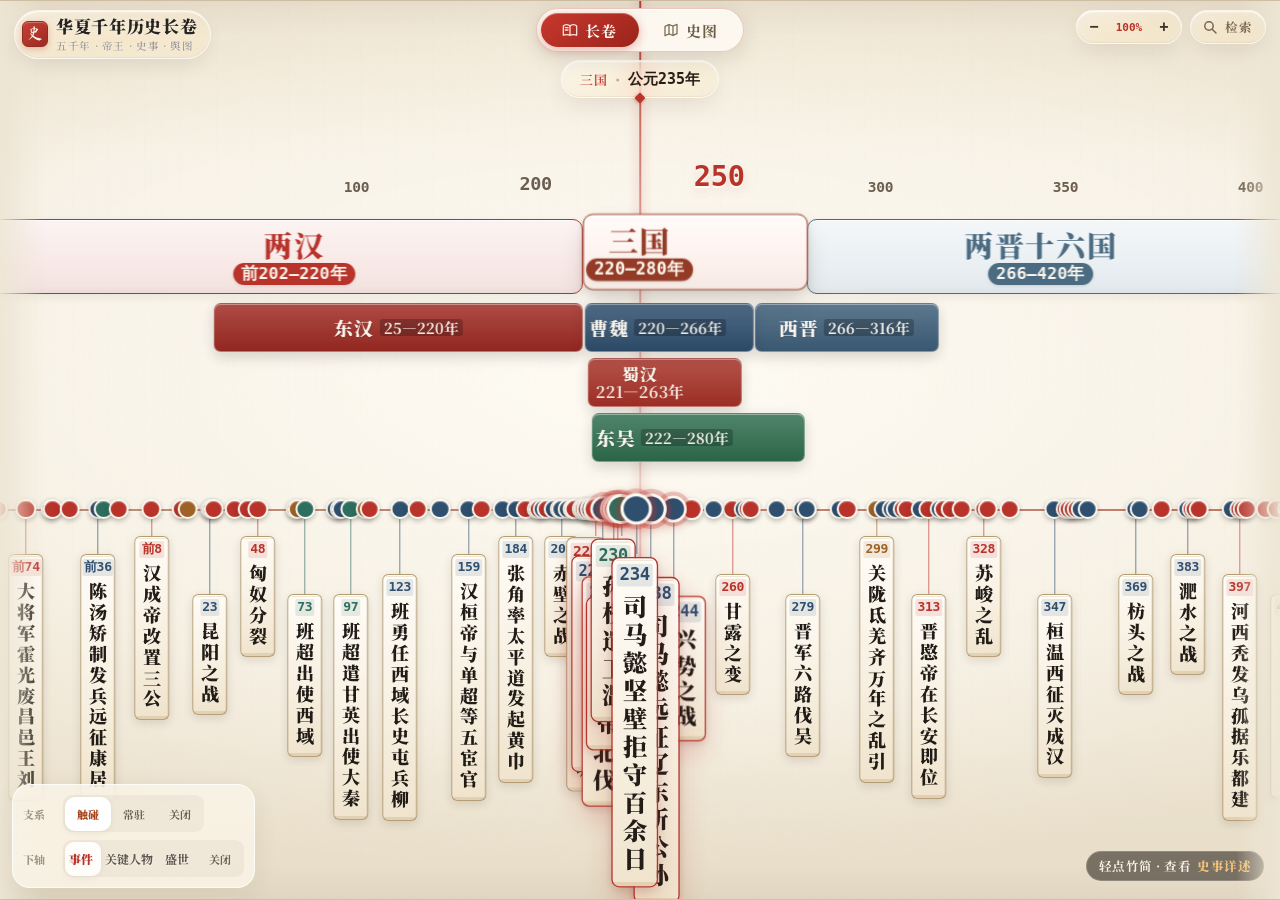
==== commit 15f95525: "自动上传: 2026-11-07 17:35 更新 2 个文件" ====
--- a/index.html
+++ b/index.html
@@ -4675,6530 +4675,7 @@
 
 
   <script src="emperor-data.js"></script>
-  <script>
-    /********************************************************************
-     * 1. 顶层大朝代数据 (全部16个核心历史时期，附带 20% 极小缩放下的简称 shortName)
-     ********************************************************************/
-    const MACRO_DYNASTIES = [
-      { id: 'xia', shortName: '夏', name: '夏朝', period: '前2070—前1600', start: -2070, end: -1600, color: '#6E5A4F', bg: '#EFEBE7', capital: '阳城 / 二里头', founder: '大禹 / 姒启', desc: '中国史书记载的第一个世袭制王朝，由大禹治水奠基，其子启废除部落联盟禅让制，开创“家天下”的王位世袭局面。', detail: '夏朝统治中心位于河南嵩山、伊洛河流域及晋南一带。考古学界普遍以河南偃师二里头文化遗址作为探索夏文化的核心遗存，遗址中已出现大型宫殿基址、青铜爵礼器、绿松石龙形器及早期城市道路网。夏朝历十七王、四百七十余年，末代夏王桀暴虐无道，最终在鸣条之战中被商汤推翻。', impact: '奠定了华夏早期国家形态、王权世袭制度与农业历法（《夏小正》）传统。' },
-      { id: 'shang', shortName: '商', name: '商朝', period: '前1600—前1046', start: -1600, end: -1046, color: '#5A6B5C', bg: '#EBF0EC', capital: '亳 / 殷(安阳)', founder: '商汤 (子履)', desc: '商汤灭夏后建立，前期屡次迁都，至盘庚迁殷（今河南安阳）后稳定发展，武丁中兴时期国力达到顶峰。', detail: '商朝是中国青铜器铸造艺术与文字体系走向成熟的关键时代。安阳殷墟出土的十余万片甲骨卜辞，记录了商王室的祭祀、征伐、天象、农事与疾病，证实了《史记·殷本纪》记载的商王世系真实可靠。后母戊鼎、四羊方尊与妇好墓随葬品展现了当时高超的复合范青铜铸造工艺。', impact: '留下中国最早的成熟文字系统——甲骨文，中国有文字可考的信史时代由此全面确立。' },
-      { id: 'xzhou', shortName: '西周', name: '西周', period: '前1046—前771', start: -1046, end: -771, color: '#8C4A32', bg: '#F4EAE6', capital: '镐京(西安)', founder: '周武王姬发', desc: '周武王牧野伐纣灭商，定都镐京。周公旦东征平叛、制礼作乐，确立分封制、宗法制与井田制三位一体的统治体系。', detail: '西周改变了商代“率民以事神”的神权色彩，提出“皇天无亲，惟德是辅”与“敬天保民”的政治理念。通过大封同姓宗室与功臣（如鲁、齐、燕、晋、卫），将周文化推广至黄河中下游及江汉流域。西周晚期经历国人暴动、“共和行政”（前841年，中国历史确切纪年之始）与宣王中兴，最终因周幽王废嫡立庶、犬戎攻破镐京而亡。', impact: '确立嫡长子继承制与礼乐文明秩序，深刻塑造了后世三千年的中国社会伦理与宗族观念。' },
-      { id: 'dzhou', shortName: '东周', name: '东周(春秋战国)', period: '前770—前221', start: -770, end: -221, color: '#9E6224', bg: '#F7EFE4', capital: '洛邑(洛阳)', founder: '周平王姬宜臼', desc: '周平王东迁洛邑后，周天子王室衰微，“礼乐征伐自诸侯出”，先后经历春秋争霸与战国七雄兼并两大阶段。', detail: '春秋时期诸侯打着“尊王攘夷”旗号争当霸主；进入战国后，铁犁牛耕普及推动井田制瓦解，各国纷纷延揽游士推行变法（李悝在魏、吴起在楚、商鞅在秦、赵武灵王胡服骑射），由车阵礼仪之战演变为数十万大军的野战与攻城总体战。与此同时，士阶层崛起，儒、墨、道、法、兵、名、阴阳诸子百家争鸣，学术思想空前解放。', impact: '实现了从贵族领主制向官僚郡县制的社会大转型，诸子百家思想构筑了中华文明的精神总源头。' },
-      { id: 'qin', shortName: '秦', name: '秦朝', period: '前221—前207', start: -221, end: -207, color: '#2B2B2B', bg: '#E5E5E5', capital: '咸阳', founder: '秦始皇嬴政', desc: '秦始皇耗时十年扫灭六国，结束春秋战国五百余年分裂，建立中国历史上第一个大一统中央集权帝国。', detail: '秦朝在中央实行三公九卿制，在地方彻底废除分封制、全面推行郡县制，官员由朝廷直接任免；统一文字（小篆）、货币（秦半两）、度量衡与车轨宽度；北击匈奴修筑万里长城，南征百越开凿灵渠、设置桂林象郡南海三郡。但由于赋役严苛（修阿房宫、骊山陵、弛道）与秦二世胡亥、赵高残暴统治，前209年陈胜吴广揭竿而起，秦朝二世而亡。', impact: '创立皇帝制度与郡县官僚体系，奠定中国两千余年大一统国家的基本政治格局。' },
-      { id: 'han', shortName: '两汉', name: '两汉', period: '前202—220年', start: -202, end: 220, color: '#B8332A', bg: '#F8E8E6', capital: '长安 / 洛阳', founder: '汉高祖刘邦 / 光武帝刘秀', desc: '分为西汉与东汉（中间经历王莽新朝），国祚绵延四百余年，与同时期的罗马帝国并列为世界东西方两大超级文明中心。', detail: '西汉初年奉行黄老无为、与民休息，铸就“文景之治”；汉武帝时期罢黜百家、表章六经，行推恩令削弱诸侯，派卫青、霍去病北击匈奴，遣张骞通西域开辟丝绸之路，设西域都护府。公元25年刘秀重建东汉，实现“光武中兴”与“明章之治”，班超重定西域，蔡伦改进造纸术，张衡创制浑天仪与候风地动仪，司马迁《史记》与班固《汉书》确立纪传体正史范式。', impact: '汉族、汉字、汉文化由此定名，“犯强汉者，虽远必诛”的开拓精神熔铸了民族脊梁。' },
-      { id: 'sanguo', shortName: '三国', name: '三国', period: '220—280年', start: 220, end: 280, color: '#8A3B28', bg: '#F5EAE6', capital: '洛阳 / 成都 / 建业', founder: '曹丕 / 刘备 / 孙权', desc: '东汉末年黄巾起义与军阀混战后，曹魏据中原北方、蜀汉据巴蜀汉中、东吴据江东荆扬，形成三国鼎立格局。', detail: '曹操“挟天子以令诸侯”，在官渡之战击败袁绍统一北方；208年孙刘联军在赤壁之战阻遏曹操南下；220—222年魏、蜀、吴相继建国。诸葛亮治蜀并数次北伐曹魏，东吴陆逊在夷陵之战与石亭之战稳固江东并开发江南、远航夷洲（台湾），曹魏推行屯田制与九品中正制。263年魏灭蜀，266年司马炎代魏建西晋，280年西晋灭吴。', impact: '巴蜀西南与江南水乡得到大规模开发，英雄辈出的历史记忆孕育了深厚的古典文学传统。' },
-      { id: 'jin16', shortName: '两晋', name: '两晋十六国', period: '266—420年', start: 266, end: 439, color: '#4A6B82', bg: '#E9EFF2', capital: '洛阳 / 建康', founder: '晋武帝司马炎 / 晋元帝司马睿', desc: '西晋短暂统一后因八王之乱衰落，北方陷入五胡十六国更迭；晋室南渡建立东晋，形成门阀政治与南北对峙。', detail: '西晋太康年间一度繁荣，但晋惠帝时期爆发长达十六年的“八王之乱”，导致中原空虚。304年成汉、汉赵相继建立，匈奴、鲜卑、羯、氐、羌等内迁民族在北方及巴蜀先后建立十余个政权。311年永嘉之乱洛阳失守，317年司马睿在王导、王敦辅佐下于建康重建东晋。383年东晋在淝水之战中以八万北府兵大破前秦苻坚百万大军，保住江南半壁江山。', impact: '“衣冠南渡”将中原先进生产技术与士族文化带入江南，王羲之书法、顾恺之绘画与陶渊明田园诗光照千古。' },
-      { id: 'nanbeichao', shortName: '南北朝', name: '南北朝', period: '420—589年', start: 420, end: 589, color: '#3B6E5C', bg: '#E6F0EC', capital: '建康 / 平城·洛阳', founder: '刘裕(南朝宋) / 拓跋珪(北魏)', desc: '南方经历宋、齐、梁、陈四朝更替（合称南朝）；北方由鲜卑北魏统一后分裂为东魏、西魏，再演变为北齐、北周。', detail: '南朝定都建康（南京），刘宋“元嘉之治”与萧梁前期经济文化极为昌盛，祖冲之将圆周率精确到小数点后七位；但548年“侯景之乱”使江南士族遭受毁灭性打击。北朝方面，北魏太武帝439年统一北方，孝文帝元宏于494年迁都洛阳，全面推行汉化改革与均田制；后北魏分裂，西魏—北周宇文泰创立府兵制与关陇集团，最终由北周外戚杨坚建立隋朝并南下灭陈。', impact: '北方胡汉民族大融合与南方六朝文化开发并进，云冈、龙门石窟艺术与《文心雕龙》《齐民要术》影响深远。' },
-      { id: 'sui', shortName: '隋', name: '隋朝', period: '581—618年', start: 581, end: 618, color: '#7D4E8D', bg: '#F2EBF5', capital: '大兴(长安) / 洛阳', founder: '隋文帝杨坚', desc: '结束自西晋末年以来近四百年的南北分裂重归大一统，开创三省六部制、科举制与京杭大运河。', detail: '隋文帝杨坚励精图治，整顿户籍（大索貌阅、输籍定样），减轻赋役，仓廪充实，史称“开皇之治”。隋炀帝杨广营建东都洛阳，开凿以洛阳为中心、北达涿郡（北京）、南至余杭（杭州）的大运河，并正式设立进士科开创科举制；但因三征高句丽及急政暴敛引发全国隋末农民大起义，国祚仅三十八年而亡。', impact: '修筑贯通南北的经济命脉大运河，创立科举取士与三省六部官制，直接为大唐盛世奠定制度根基。' },
-      { id: 'tang', shortName: '唐', name: '唐朝', period: '618—907年', start: 618, end: 907, color: '#C27D1A', bg: '#FAF1E2', capital: '长安 / 洛阳', founder: '唐高祖李渊 / 唐太宗李世民', desc: '中国古典文明的黄金巅峰，历经贞观之治、武周遗风与开元盛世，万国来朝、丝路繁盛，唐诗艺术冠绝古今。', detail: '唐太宗李世民知人善任、从谏如流，击败东突厥被尊为“天可汗”，设安西都护府经营西域；武则天大力推行科举殿试选拔寒门；唐玄宗开元年间国力登峰造极，长安城汇聚各国使节、商旅与遣唐使。755年爆发持续八年的“安史之乱”，唐朝由盛转衰，中后期受藩镇割据、宦官专权与牛李党争困扰，但推行“两税法”改革了中国赋税制度，最终于907年灭亡。', impact: '开放包容的盛唐气象塑造了整个东亚汉字文化圈（律令、建筑、服饰、茶道），唐人街成为华人的世界名片。' },
-      { id: 'wudai', shortName: '五代', name: '五代十国', period: '907—979年', start: 907, end: 979, color: '#6E5D4F', bg: '#EFECE8', capital: '开封 / 洛阳及诸国都城', founder: '朱温(后梁) / 柴荣(后周)等', desc: '唐亡后中原依次更替后梁、后唐、后晋、后汉、后周五个朝代，中原之外并存前蜀、后蜀、吴越、南唐等十个割据政权。', detail: '中原五代武人拥兵自重、政权更迭频繁，936年石敬瑭借契丹兵力灭后唐建后晋，将燕云十六州割让契丹，致使中原失去北方长城屏障。与此同时，南方的吴越（钱氏保境安民）、南唐（江南富庶、文人词曲中心）、前后蜀（成都天府之国）社会相对安定，茶叶、丝绸、造纸、雕版印刷与海外贸易迅速发展。954年周世宗柴荣即位后整军经武，为北宋统一扫清道路。', impact: '中国经济重心南移在此期间加速推进，开封作为全国水陆漕运枢纽正式取代长安洛阳成为帝都。' },
-      { id: 'song', shortName: '宋辽金', name: '宋辽夏金', period: '960—1279年', start: 960, end: 1279, color: '#2C6E7A', bg: '#E6F2F4', capital: '开封(北宋) / 临安(南宋)', founder: '宋太祖赵匡胤', desc: '北宋与南宋同契丹辽朝、党项西夏、女真金朝长期并立。宋代商品经济、市民生活、科技发明与文人雅艺达到古代最高峰。', detail: '960年赵匡胤陈桥兵变建宋，通过杯酒释兵权确立文官治国体系。北宋突破唐代坊市制度，出现早市夜市与世界最早纸币“交子”，1005年与辽订立澶渊之盟。1127年女真金朝南下酿成“靖康之变”，北宋灭亡；宋高宗赵构在临安（杭州）建立南宋，岳飞、韩世忠等抗金名将保住江南半壁。两宋时期活字印刷、指南针航海、火药火器全面普及，程朱理学与宋词、宋瓷影响深远。', impact: '经济总量与人均生活水平位居当时世界前列，科技与商业文明高度繁荣。' },
-      { id: 'yuan', shortName: '元', name: '元朝', period: '1271—1368年', start: 1271, end: 1368, color: '#395A7F', bg: '#E7EEF5', capital: '大都(北京)', founder: '元世祖忽必烈', desc: '由蒙古族建立的第一个全国性大一统王朝，1271年忽必烈改国号为大元，1279年灭南宋，疆域空前辽阔。', detail: '元朝结束自唐末以来三百余年的多政权并立局面，首创“行中书省”（行省制）管理地方；中央设宣政院直接统辖西藏地区，设澎湖巡检司管辖台湾与澎湖。元朝重修裁弯京杭大运河，开辟南粮北运海运航线，泉州港成为世界第一大港，马可·波罗来华游历，郭守敬编订《授时历》，关汉卿、王实甫等元曲杂剧名家辈出。', impact: '开创中国行省行政区划制度，使西藏、台湾及云南边疆与中央王朝的统一管辖更为紧密。' },
-      { id: 'ming', shortName: '明', name: '明朝', period: '1368—1644年', start: 1368, end: 1644, color: '#B02E26', bg: '#F8E7E6', capital: '南京 / 北京', founder: '明太祖朱元璋', desc: '朱元璋建立的汉族大一统王朝，历经洪武之治、永乐盛世、仁宣之治与万历张居正改革，国祚二百七十六年。', detail: '明太祖朱元璋废除延续千年的丞相制度，至明成祖朱棣时正式形成内阁大学士辅政机制；朱棣迁都北京（天子守国门），修纂《永乐大典》，并派郑和率领庞大船队七下西洋。明朝中后期戚继光平定东南倭患，张居正推行“一条鞭法”将田赋徭役合并折银征收；江南地区丝织、棉纺与景德镇制瓷业兴盛，王阳明心学与《三国演义》《水浒传》《西游记》等市民小说风行，晚明徐光启、宋应星、李时珍总结传统科技巨著。', impact: '奠定北京故宫城市中轴线格局，白银货币化推动明代深度融入全球大航海贸易网络。' },
-      { id: 'qing', shortName: '清', name: '清朝', period: '1636—1912年', start: 1636, end: 1912, color: '#244A6E', bg: '#E5ECF4', capital: '盛京 / 北京', founder: '皇太极 / 顺治帝', desc: '中国历史上最后一个封建大一统王朝，康雍乾盛世彻底奠定近代中国多民族辽阔版图，晚清步入近代化艰难转型。', detail: '1644年清军入关定都北京，康熙、雍正、乾隆三朝历时百余年，平定三藩、统一台湾设府、驱逐沙俄雅克萨侵略签订《尼布楚条约》、平定准噶尔与大小和卓叛乱设伊犁将军、派遣驻藏大臣并确立金瓶掣签制度、在西南推行“改土归流”；雍正设立军机处使君主集权达到顶峰，乾隆朝编纂《四库全书》。1840年鸦片战争后中国饱受列强侵略，先后经历洋务运动、戊戌变法与清末新政，1911年辛亥革命爆发，1912年清帝退位。', impact: '凝聚了汉、满、蒙、回、藏等多元一体的中华民族格局，奠定现代中国疆域版图。' }
-    ];
-
-    /********************************************************************
-     * 2. 细分朝代与并立政权三轨数据 (仅展示朝代名与时间，点击可看深度史料)
-     ********************************************************************/
-    MACRO_DYNASTIES.push({"id":"roc","shortName":"民国","name":"民国时期","period":"1912—1949年","start":1912,"end":1949,"color":"#92714D","bg":"#F4EDE2","capital":"南京 / 北京 / 重庆","founder":"孙中山","desc":"1912年帝制终结、共和肇始。此后经历北洋时期、北伐战争、抗日战争和解放战争，长卷以1949年中华人民共和国成立为终点。","detail":"帝制终结，共和肇始。军阀混战、北伐、抗日战争与解放战争相继发生。","impact":"从帝制转向共和，在战争与社会变迁中走向现代中国。"});
-
-    const SUB_REGIMES = [
-      { id: 'chunqiu', shortName: '春秋', name: '春秋时期', period: '前770—前476', start: -770, end: -476, track: 0, color: '#9E6224', founder: '齐桓公 / 晋文公 / 楚庄王', desc: '周平王东迁后诸侯争霸的时代，因孔子修订鲁国史书《春秋》而得名。', detail: '齐桓公任用管仲“九合诸侯，一匡天下”首成霸业；晋文公城濮之战退避三舍大破楚军；秦穆公称霸西戎；楚庄王问鼎中原；春秋晚期吴王阖闾用孙武、伍子胥破楚入郢，越王勾践卧薪尝胆灭吴称霸。', impact: '列国在争霸与会盟中加快了华夏族群与周边戎狄蛮夷的融合。' },
-      { id: 'zhanguo', shortName: '战国', name: '战国七雄', period: '前475—前221', start: -475, end: -221, track: 0, color: '#7D4816', founder: '秦/齐/楚/燕/韩/赵/魏', desc: '三家分晋、田氏代齐后，形成齐、楚、燕、韩、赵、魏、秦七大强国并立兼并的格局。', detail: '战国初期魏文侯任用李悝、吴起、西门豹率先变法称雄；中期齐国在桂陵之战、马陵之战两败魏军，与秦国东西对峙；后期赵国胡服骑射强军，但前260年长平之战赵军主力被秦将白起击溃，山东六国再无力单独抗秦。', impact: '郡县制、官僚制与铁器农耕全面普及，为秦统一天下准备了制度与经济条件。' },
-      { id: 'zg_qin', shortName: '秦', name: '战国·秦', period: '前475—前221', start: -475, end: -221, track: 1, color: '#2B2B2B', founder: '秦孝公 / 秦昭襄王 / 嬴政', desc: '据守函谷关以西关中之地，经商鞅变法后实行二十等军功爵制，连续六代君主励精图治。', detail: '秦国于前316年司马错灭巴蜀获得天府粮仓，李冰父子修筑都江堰，郑国开凿郑国渠使关中成为沃野；外交上采取张仪“连横”与范雎“远交近攻”策略，最终由秦王嬴政在十年内依次攻灭韩、赵、魏、楚、燕、齐。', impact: '以彻底的法治与军功激励机制完成大一统。' },
-      { id: 'zg_chu_qi', shortName: '楚齐燕', name: '楚 / 齐 / 燕', period: '战国诸雄', start: -475, end: -222, track: 2, color: '#5E6E46', founder: '楚威王 / 齐威王 / 燕昭王', desc: '南方大国楚国、东方富国齐国与北方强国燕国，共同构成战国多元地域文明。', detail: '齐国都城临淄繁华富庶，稷下学宫汇聚天下名士（孟子、荀子、邹衍皆曾游学于此）；楚国疆域囊括江淮与江南，屈原创立《楚辞》浪漫主义文学；燕昭王筑黄金台招揽乐毅等名将，一度联合五国攻破齐都。', impact: '齐鲁文化、荆楚文化、燕赵文化与三晋、秦陇文化交融汇聚为秦汉大一统文化。' },
-
-      { id: 'xihan', shortName: '西汉', name: '西汉', period: '前202—公元8年', start: -202, end: 8, track: 0, color: '#B8332A', founder: '汉高祖刘邦', desc: '刘邦击败项羽后建立，定都长安，历经文景之治、汉武盛世与昭宣中兴。', detail: '汉初实行郡国并行制，汉景帝平定“七国之乱”；汉武帝刘彻在位五十四年，内设中朝、外置十三州刺史，实行盐铁官营与均输平准，北破匈奴、南平百越、通西域；汉宣帝时期设立西域都护府，匈奴呼韩邪单于附汉（昭君出塞）。', impact: '奠定大一统汉帝国的辽阔疆域与儒法合流治国模式。' },
-      { id: 'xin', shortName: '新', name: '新朝', period: '9—23年', start: 9, end: 23, track: 1, color: '#6E4C32', founder: '王莽', desc: '西汉外戚王莽代汉建立的短命王朝，因托古改制脱离现实而迅速引发天下大乱。', detail: '王莽依据《周礼》实行王田制（土地国有禁止买卖）、奴婢私属制、五均六筦及频繁更改币制与官名地名，导致经济秩序崩溃，加之黄河决口灾荒，引发绿林、赤眉大起义，23年绿林军攻入长安，王莽被杀。', impact: '中国历史上一次极具争议的复古改革尝试。' },
-      { id: 'donghan', shortName: '东汉', name: '东汉', period: '25—220年', start: 25, end: 220, track: 0, color: '#9E2A22', founder: '汉光武帝刘秀', desc: '刘秀定都洛阳重建汉室，史称后汉或东汉，前期政治清明、文化科技璀璨。', detail: '刘秀“退功臣而进文吏”，多次下诏释放奴婢、合并郡县；汉明帝、汉章帝时期窦固、窦宪大破北匈奴（燕然勒功），班超经营西域三十一年。东汉中后期陷入外戚与宦官交替专权及“党锢之祸”，184年黄巾起义爆发后地方州牧拥兵割据。', impact: '造纸术改进、佛教传入与道教创立均发生于东汉时期。' },
-
-      // 三国三轨
-      { id: 'caowei', shortName: '魏', name: '曹魏', period: '220—266年', start: 220, end: 266, track: 0, color: '#2F4F6F', founder: '魏文帝曹丕 (曹操奠基)', desc: '220年曹丕迫汉献帝禅让建魏，定都洛阳，据有中原北方广大地区，人口与国力居三国之首。', detail: '曹操生前推行军屯与民屯恢复中原农业，唯才是举；曹丕称帝后采纳陈群建议创立“九品中正制”，魏明帝曹叡时期成功抵御诸葛亮北伐与孙权北攻，派司马懿平定辽东公孙氏；249年司马懿发动高平陵之变掌控魏政，266年司马炎代魏。', impact: '恢复北方经济，九品中正制影响了整个魏晋南北朝的选官制度。' },
-      { id: 'shuhan', shortName: '蜀', name: '蜀汉', period: '221—263年', start: 221, end: 263, track: 1, color: '#A83228', founder: '汉昭烈帝刘备', desc: '221年刘备在成都称帝，以延续汉室正统自居，据有益州（巴蜀与南中）险塞之地。', detail: '刘备三顾茅庐请诸葛亮出山，联吴抗曹夺取荆州、益州与汉中；夷陵之战战败后白帝城托孤。诸葛亮任丞相期间依法治蜀、平定南中孟获、发展蜀锦经济，并五次率军北伐曹魏，病逝五丈原；后期姜维继续九伐中原，263年邓艾偷渡阴平至成都，刘禅降魏。', impact: '深度开发西南巴蜀与云贵地区，诸葛亮《出师表》成为千古忠义典范。' },
-      { id: 'dongwu', shortName: '吴', name: '东吴', period: '222—280年', start: 222, end: 280, track: 2, color: '#2F6E4E', founder: '吴大帝孙权', desc: '孙策、孙权兄弟据有江东六郡，222年孙权建号吴王，229年称帝定都建业（南京），统治江南与交广地区。', detail: '东吴依靠周瑜、鲁肃、吕蒙、陆逊四大都督稳固长江防线，先后取得赤壁之战、袭取荆州、夷陵之战与石亭之战胜利；对内平定山越补充人口，大力兴修江南水利、发展造船与海外航运（230年派卫温、诸葛直率万人船队到达台湾夷洲），280年为西晋所灭。', impact: '开创南京“六朝古都”之始，奠定江南鱼米之乡的经济基础。' },
-
-      // 两晋与十六国细分
-      { id: 'xijin', shortName: '西晋', name: '西晋', period: '266—316年', start: 266, end: 316, track: 0, color: '#3E5F7A', founder: '晋武帝司马炎', desc: '266年司马炎代魏建晋，280年灭吴统一全国，但因宗室分封与八王之乱迅速走向崩溃。', detail: '晋武帝灭吴后颁布占田制与户调式，出现短暂繁荣的“太康之治”，但门阀士族斗富奢靡（石崇王恺斗富）。晋惠帝即位后贾南风干政引发“八王之乱”，随之爆发永嘉之乱，洛阳、长安相继被匈奴汉赵攻陷，西晋灭亡。', impact: '短暂结束三国分裂，其速亡教训深刻警示后世王朝宗室分封之弊。' },
-      { id: 'dongjin', shortName: '东晋', name: '东晋', period: '317—420年', start: 317, end: 420, track: 0, color: '#4B728F', founder: '晋元帝司马睿', desc: '317年司马睿在南渡侨姓士族拥戴下于建康重建晋室，维持江南半壁百余年安定。', detail: '东晋实行典型的门阀政治，先后由琅琊王氏（王与马共天下）、颍川庾氏、谯国桓氏、陈郡谢氏执掌朝政；祖逖、桓温、刘裕等先后发起北伐；383年谢安、谢玄指挥北府兵取得淝水之战大捷；420年北府名将刘裕代晋建宋。', impact: '保存华夏衣冠正朔，促成魏晋风度、玄学清谈与书画艺术的极盛。' },
-      { id: 'shiliuguo_early', shortName: '前十六国', name: '成汉 / 汉赵 / 后赵 / 前燕', period: '304—370年', start: 304, end: 370, track: 1, color: '#7D5836', founder: '李雄 / 刘渊 / 石勒 / 慕容皝', desc: '五胡十六国前期主要政权，巴蜀有賨人成汉，北方先后由匈奴汉赵、羯族后赵与鲜卑前燕主导。', detail: '304年李雄在成都建大成（成汉）、刘渊在左国城建汉（前赵），标志十六国开始；羯族石勒建立后赵，重用汉人张宾一度统一北方大部；后赵崩溃后，鲜卑慕容氏建立前燕进入中原，与关中前秦对峙。', impact: '内迁各民族在北方纷纷采用中原汉制立国，开启胡汉碰撞融合。' },
-      { id: 'qianqin', shortName: '前秦', name: '前秦', period: '351—394年', start: 351, end: 394, track: 2, color: '#6E3B3B', founder: '苻健 / 苻坚(王猛辅政)', desc: '氐族苻氏建立的政权，在天王苻坚与汉族名相王猛辅佐下，于376年一度完成北方大一统。', detail: '苻坚礼贤下士，任用王猛整顿吏治、抑制豪强、兴办学校、劝课农桑，先后攻灭前燕、前凉、代国，统一整个黄河流域并收复巴蜀；但383年不顾王猛遗言强行南征东晋，在淝水之战惨败后北方再度陷入分裂。', impact: '十六国时期唯一统一北方的政权，展现了胡汉合作治国的强大潜力。' },
-      { id: 'shiliuguo_late', shortName: '后十六国', name: '后燕 / 后秦 / 北凉 / 胡夏', period: '384—439年', start: 384, end: 439, track: 1, color: '#8A6343', founder: '慕容垂 / 姚苌 / 沮渠蒙逊 / 赫连勃勃', desc: '淝水之战后北方涌现的后期十六国政权，最终于439年被鲜卑北魏全部统一。', detail: '慕容垂在河北复国建立后燕；羌族姚苌在关中建后秦，姚兴时期迎高僧鸠摩罗什入长安译经；河西走廊先后有前凉、后凉、南凉、西凉、北凉，保存大量中原儒学典籍并开凿敦煌莫高窟早期洞窟；赫连勃勃在陕北筑统万城建胡夏。', impact: '河西走廊成为乱世中的文化绿洲，直接滋养了后来北魏的典章制度。' },
-
-      // 南北朝细分
-      { id: 'nan_song', shortName: '宋', name: '南朝·宋', period: '420—479年', start: 420, end: 479, track: 0, color: '#2E6E5E', founder: '宋武帝刘裕', desc: '刘裕代晋建立，史称刘宋，是南朝宋、齐、梁、陈四朝中疆域最广、历时最久的朝代。', detail: '刘裕出身寒门北府兵将领，曾北伐灭南燕、后秦，收复洛阳与长安；其子宋文帝刘义隆在位三十年，整顿吏治、劝课农桑，江南出现“元嘉之治”的富庶景象，谢灵运开创山水诗派，范晔撰成《后汉书》。', impact: '开启南朝寒人掌机要与江南经济繁荣的新阶段。' },
-      { id: 'nan_qi', shortName: '齐', name: '南朝·齐', period: '479—502年', start: 479, end: 502, track: 0, color: '#387A68', founder: '齐高帝萧道成', desc: '萧道成代宋建齐，史称萧齐或南齐，齐武帝时期出现“永明之治”。', detail: '萧道成与齐武帝萧赜提倡节俭，开展“检籍”整顿户籍赋役，与北魏保持和平互市；竟陵王萧子良招揽沈约、谢朓等“竟陵八友”，发现汉语四声八病规律，创立“永明体”新体诗，为唐代律诗奠定格律基础。', impact: '中国古典近体格律诗的声律理论在南齐走向成熟。' },
-      { id: 'nan_liang', shortName: '梁', name: '南朝·梁', period: '502—557年', start: 502, end: 557, track: 0, color: '#428774', founder: '梁武帝萧衍', desc: '萧衍代齐建梁，前期享国四十余年和平昌盛，晚年因“侯景之乱”导致江南盛景毁于一旦。', detail: '梁武帝萧衍博学能文，前期勤于政务、兴办国学，昭明太子萧统编纂《昭明文选》，刘勰著《文心雕龙》，建康佛寺林立（“南朝四百八十寺”）；548年东魏降将侯景举兵叛乱攻破建康台城，梁武帝饿死，江南人口十损七八。', impact: '侯景之乱彻底摧垮了六朝门阀士族，使南北实力对比发生根本逆转。' },
-      { id: 'nan_chen', shortName: '陈', name: '南朝·陈', period: '557—589年', start: 557, end: 589, track: 0, color: '#4D9480', founder: '陈武帝陈霸先', desc: '陈霸先平定侯景之乱后代梁建陈，依靠江南本土豪强维持偏安，589年被隋朝攻灭。', detail: '陈朝立国时已失去巴蜀、荆襄与江北淮南之地，仅保长江以南狭小疆域；陈武帝、陈文帝、陈宣帝励精图治恢复生产，但末主陈叔宝荒于酒色，589年隋军韩擒虎、贺若弼渡江攻入建康，南北朝分裂终结。', impact: '南朝最后一个政权，在江南战后废墟上抢救保存了六朝文化余脉。' },
-
-      { id: 'beiwei', shortName: '北魏', name: '北魏', period: '386—534年', start: 386, end: 534, track: 1, color: '#395A7F', founder: '道武帝拓跋珪 / 孝文帝元宏', desc: '鲜卑拓跋氏建立的北方强朝，439年统一北方，孝文帝改革实现了波澜壮阔的北方民族大交融。', detail: '道武帝拓跋珪定都平城（山西大同），太武帝拓跋焘灭胡夏、北燕、北凉统一北方；冯太后与孝文帝元宏先后推行均田制、三长制与俸禄制，494年迁都洛阳，全面改鲜卑姓为汉姓、禁胡服胡语、通胡汉婚姻；晚年因“六镇起义”与河阴之变分裂为东魏、西魏。', impact: '均田制直接为北齐、北周、隋、唐所继承，云冈石窟与龙门石窟辉映千古。' },
-      { id: 'dongwei_beiqi', shortName: '东魏北齐', name: '东魏 → 北齐', period: '534—577年', start: 534, end: 577, track: 1, color: '#4A698C', founder: '高欢(奠基) / 文宣帝高洋', desc: '高欢挟北魏孝静帝迁都邺城建东魏，550年其子高洋代东魏建北齐，据有富庶的华北平原与山西。', detail: '东魏与北齐继承了北魏洛阳与河北的雄厚经济基础，农业、盐铁与瓷器业发达，军事上拥有骁勇的鲜卑六镇精兵（斛律光、高长恭兰陵王）；颁布的《北齐律》篇目精炼、科条简要，但后期君主荒暴内乱，577年被北周武帝攻灭。', impact: '《北齐律》确定“重罪十条”（十恶），成为隋《开皇律》与《唐律疏议》的直接蓝本。' },
-      { id: 'xiwei_beizhou', shortName: '西魏北周', name: '西魏 → 北周', period: '535—581年', start: 535, end: 581, track: 2, color: '#2B4766', founder: '宇文泰(奠基) / 周武帝宇文邕', desc: '宇文泰在关中立西魏，557年宇文氏代西魏建北周，以关中之地由弱变强，最终兼并北齐与巴蜀。', detail: '面对东魏压倒性优势，宇文泰任用苏绰推行“六条诏书”整顿吏治、革新文风，并创立兵农合一的“府兵制”与八柱国十二大将军体系，将鲜卑武人与关陇汉族豪强融合成“关陇集团”。周武帝宇文邕亲政后推行灭佛强国，于577年一举攻灭北齐统一北方，581年外戚杨坚代周建隋。', impact: '孕育出隋、唐两大帝国的统治核心——关陇集团与府兵制。' },
-
-      // 五代十国细分
-      { id: 'houliang', shortName: '梁', name: '后梁', period: '907—923', start: 907, end: 923, track: 0, color: '#7D5836', founder: '梁太祖朱温', desc: '907年朱温废唐哀帝称帝，国号大梁，定都开封，为五代之首。', detail: '朱温原为黄巢起义军将领，降唐后受封宣武军节度使，以开封为基地兼并中原，与盘踞河东（山西）的李克用、李存勖父子展开长达数十年的梁晋争霸，923年被李存勖奇袭开封攻灭。', impact: '正式开启以开封（汴梁）为全国政治漕运中心的时代。' },
-      { id: 'houtang', shortName: '唐', name: '后唐', period: '923—936', start: 923, end: 936, track: 0, color: '#8C6239', founder: '唐庄宗李存勖 / 明宗李嗣源', desc: '沙陀李存勖以复兴唐室为号召灭后梁建后唐，定都洛阳，是五代中疆域最广的朝代。', detail: '李存勖骁勇善战，灭后梁、平前蜀，威震南方诸国，但称帝后宠信伶人导致兵变身亡；其养兄唐明宗李嗣源即位后勤俭恤民，中原获得数年小康，并由宰相冯道主持用雕版刻印儒家《九经》。', impact: '官刻儒家《九经》推动了雕版印刷术的普及。' },
-      { id: 'houjin', shortName: '晋', name: '后晋', period: '936—947', start: 936, end: 947, track: 0, color: '#6E5A4F', founder: '晋高祖石敬瑭', desc: '河东节度使石敬瑭向契丹称臣割地、借兵灭后唐所建，定都开封。', detail: '936年石敬瑭为换取契丹太宗耶律德光发兵相助，自称“儿皇帝”并将幽、蓟、云、朔等燕云十六州割让契丹；石敬瑭死后，出帝石重贵提出“称孙不称臣”，引发契丹大举南下，947年开封陷落，后晋灭亡。', impact: '燕云十六州割让使中原门户洞开，成为此后北宋国防的最大隐患。' },
-      { id: 'houhan', shortName: '汉', name: '后汉', period: '947—951', start: 947, end: 951, track: 0, color: '#5A4A42', founder: '汉高祖刘知远', desc: '契丹灭后晋遭中原百姓反抗北撤后，河东节度使刘知远在太原称帝并收复开封，国祚仅四年。', detail: '刘知远建国次年即病逝，隐帝刘承祐猜忌辅政大臣，诛杀枢密使杨邠、史弘肇并密诏杀邺都留守郭威全家，引发郭威起兵入汴，后汉灭亡（其弟刘崇在太原建立十国之一的北汉）。', impact: '迅速结束了契丹铁骑入主中原造成的混乱。' },
-      { id: 'houzhou', shortName: '周', name: '后周', period: '951—960', start: 951, end: 960, track: 0, color: '#4A3B32', founder: '周太祖郭威 / 周世宗柴荣', desc: '郭威建立，经周世宗柴荣大刀阔斧改革，成为五代中最清明强盛的朝代。', detail: '郭威出身寒微，推行减轻赋税、废除苛法；养子周世宗柴荣即位后提出“十年开拓天下，十年养百姓，十年致太平”，高平之战亲冒矢石整肃禁军（殿前司），限制寺院括民户铸铜钱，三征南唐尽得江北十四州，北伐契丹四十二天收复莫、瀛、易三州与瓦桥三关，惜于北伐途中病逝。', impact: '为北宋统一天下训练了强大的殿前禁军并打下坚实基础。' },
-      { id: 'shiguo_1', shortName: '前蜀南唐', name: '十国(前蜀/后蜀/南吴/南唐)', period: '907—975年', start: 907, end: 975, track: 1, color: '#3E6E5E', founder: '王建 / 孟知祥 / 杨行密 / 李昪(李煜)', desc: '盘踞巴蜀与江淮江南的富庶政权，战乱较少，文化艺术极盛。', detail: '王建、孟知祥先后在成都建立前蜀、后蜀，花蕊夫人、黄筌花鸟画与《花间集》词派闻名天下；杨行密据扬州建南吴，徐知诰（李昪）代吴建南唐，定都金陵（南京），南唐中主李璟、后主李煜将五代词推向艺术巅峰，顾闳中绘传世名作《韩熙载夜宴图》。', impact: '巴蜀与江南成为当时中国文化的保存地与创新中心。' },
-      { id: 'shiguo_2', shortName: '吴越诸国', name: '十国(吴越/楚/闽/南汉/北汉)', period: '907—979年', start: 907, end: 979, track: 2, color: '#2F5E6E', founder: '钱镠 / 马殷 / 王审知 / 刘龑 / 刘崇', desc: '钱镠建立的吴越国及湖湘马楚、福建闽国、岭南南汉、河东北汉。', detail: '钱镠在杭州建立吴越国，奉行“保境安民”国策，筑钱塘江石塘海塘、疏浚太湖西湖，使两浙成为人间天堂，并于978年“纳土归宋”使江南百姓免遭兵燹；马殷在湖南鼓励茶商贸易，王审知开发福建福州与泉州海外贸易。', impact: '钱氏吴越修水利、重文教的传统造就了宋明清以来江浙人才辈出的盛况。' },
-
-      // 宋辽夏金并立
-      { id: 'beisong', shortName: '北宋', name: '北宋', period: '960—1127年', start: 960, end: 1127, track: 0, color: '#2C6E7A', founder: '宋太祖赵匡胤', desc: '定都东京开封，结束五代十国分裂，文治昌盛、科技商业空前繁荣，享国一百六十七年。', detail: '宋太祖、宋太宗采取“先南后北”方针相继平定荆湖、后蜀、南汉、南唐、吴越与北汉；内政上分割相权（二府三司制）、派文臣知州并设通判监督、设转运使收地方财权，彻底根除藩镇割据。仁宗、神宗时期范仲淹庆历新政与王安石变法相继推进，苏轼、欧阳修、司马光、张载、沈括等大师云集，张择端《清明上河图》定格了汴京百万人口的繁华盛景。', impact: '开创中国科举文官社会与市民商品经济的黄金时代。' },
-      { id: 'nansong', shortName: '南宋', name: '南宋', period: '1127—1279年', start: 1127, end: 1279, track: 0, color: '#367F8C', founder: '宋高宗赵构', desc: '北宋靖康之变后赵构南渡临安（杭州）建立，与金朝隔秦岭淮河对峙，后期抗击蒙古长达四十余年。', detail: '南宋初期岳飞、韩世忠、吴玠、刘锜等中兴四将多次挫败金军南侵，绍兴议和、隆兴和议后南北维持长期稳定；江南农业实现“苏湖熟，天下足”，泉州、广州、明州市舶司海外贸易收入占朝廷财政重要比重，朱熹集理学之大成，辛弃疾、陆游、李清照词作千古传唱。1234年联蒙灭金后独立抵抗蒙古大军，钓鱼城之战与襄阳保卫战震动世界，1279年崖山海战陆秀夫负少帝蹈海殉国。', impact: '正式完成中国古代经济与文化重心南移的历史进程，海上丝绸之路臻于极盛。' },
-      { id: 'liao', shortName: '辽', name: '辽朝(契丹)', period: '907—1125年', start: 907, end: 1125, track: 1, color: '#6E4C7A', founder: '辽太祖耶律阿保机', desc: '契丹族耶律阿保机建立的北方强盛王朝，全盛时疆域东起日本海、西至阿尔泰山、南达河北雁门关。', detail: '阿保机重用汉人韩延徽建城郭、创契丹大小字；辽太宗取得燕云十六州后，首创“北面官治宫帐部族属国，南面官治汉人州县租赋军马”的因俗而治制度，实行五京制与四时捺钵游动行政中心。1005年与北宋订立澶渊之盟，保持百余年和平互市，应县木塔等辽代建筑留存至今；1125年被新兴金朝攻灭（耶律大石西迁中亚建立西辽）。', impact: '促进整个中国北方草原与燕云地区的深度开发，“契丹(Cathay)”成为中世纪西方对中国的称呼。' },
-      { id: 'xixia', shortName: '西夏', name: '西夏(党项)', period: '1038—1227年', start: 1038, end: 1227, track: 2, color: '#9E5A24', founder: '夏景宗李元昊', desc: '党项族在西北宁夏、甘肃、青海及陕北一带建立的王朝，定都兴庆府（今银川），历十帝一百九十年。', detail: '党项拓跋氏唐末因助唐平黄巢受赐李姓；1038年李元昊正式称帝建大夏，创制结构繁复的西夏文字，仿唐宋官制设立中书省、枢密院，编译《天盛改旧新定律令》。西夏在好水川、三川口等战役击败宋军后形成宋、辽、夏三足鼎立，1227年被成吉思汗蒙古大军攻灭。', impact: '融合汉藏回鹘文化，留下了宏伟的西夏王陵、黑水城文献与莫高窟西夏壁画。' },
-      { id: 'jin_dynasty', shortName: '金', name: '金朝(女真)', period: '1115—1234年', start: 1115, end: 1234, track: 1, color: '#8C6D1F', founder: '金太祖完颜阿骨打', desc: '生女真完颜部在白山黑水间崛起建立，十年内连灭辽朝与北宋，统治中国北方百余年。', detail: '1115年完颜阿骨打在会宁府（黑龙江阿城）称帝建大金，推行猛安谋克兵农合一制；1153年海陵王完颜亮将都城迁至燕京并改称“中都”（今北京），首次开启北京作为王朝正式都城的历史；金世宗完颜雍与金章宗时期政治清明、文化繁荣，史称“大定明昌之治”，出现元好问等文学大家。1234年在蔡州被蒙宋联军攻灭。', impact: '确立北京作为大一统国家都城的历史起点，加速东北与中原的一体化融合。' },
-      { id: 'menggu', shortName: '蒙古', name: '大蒙古国', period: '1206—1271年', start: 1206, end: 1271, track: 2, color: '#395A7F', founder: '成吉思汗铁木真', desc: '1206年铁木真统一蒙古草原各部，在斡难河源忽里勒台大会上被推举为成吉思汗，建立大蒙古国。', detail: '成吉思汗创制怯薛军护卫与千户百户制，颁布《大扎撒》，先后发动西征并南下灭西夏；窝阔台汗时期于1234年灭金、1247年凉州会盟使吐蕃归附；蒙哥汗时期忽必烈率军平定云南大理国；1271年忽必烈遵用汉法改国号为“大元”。', impact: '打破欧亚大陆地理阻隔，为元朝大一统奠定基业。' }
-    ];
-
-    /********************************************************************
-     * 3. 重大历史事件数据
-     * - shortTitle: 专为竹简竖排设计的 4字凝练标题
-     * - title: 完整标题
-     * - desc: 核心摘要
-     * - detail: 历史背景、来龙去脉与细节扩展（支持向下深度阅读）
-     * - impact: 史家评述与历史遗产
-     ********************************************************************/
-    SUB_REGIMES.push(...[{"id":"roc-beiyang","shortName":"北洋","name":"民初与北洋时期","start":1912,"end":1928,"track":0,"color":"#967B66","period":"1912—1928年","desc":"民初政治转型与北洋军阀时期。"},{"id":"roc-nanjing","shortName":"国民政府","name":"南京国民政府时期","start":1928,"end":1949,"track":0,"color":"#A1855B","period":"1928—1949年","desc":"经历抗日战争与解放战争。"},{"id":"roc-war","shortName":"全面抗战","name":"全面抗战","start":1937,"end":1945,"track":1,"color":"#9C5549","period":"1937—1945年","desc":"七七事变后全面抗战开始，1945年抗日战争胜利。"}]);
-
-    const HISTORICAL_EVENTS = [
-      { id: 'e1', year: -2070, period: '夏朝', shortTitle: '大禹治水与夏朝建立', title: '大禹治水与夏朝建立', category: '政治变革', figure: '大禹、姒启、伯益',
-        desc: '大禹改堵为疏平定黄河水患，受舜禅让；禹死后其子启击败伯益继承王位，废除禅让制，开创“家天下”的夏王朝。',
-        detail: '尧舜时期黄河流域洪水泛滥，禹之父鲧采用障水堵截法九年无功。大禹总结教训，耗时十三年“三过家门而不入”，率领各部落疏通九河、导水入海，并划分天下为九州、铸造九鼎象征王权。禹在钧台（今河南禹州）大会诸侯；及至启继位，在甘之战中击败有扈氏，正式确立父死子继、兄终弟及的王位世袭法则。',
-        impact: '公天下变为家天下，部落联盟正式演进为早期国家形态。' },
-      { id: 'e2', year: -1600, period: '商朝', shortTitle: '鸣条之战商汤灭夏', title: '鸣条之战商汤灭夏', category: '军事风云', figure: '商汤(子履)、伊尹、夏桀',
-        desc: '商部落首领汤任用贤相伊尹，整顿国政，联合各方诸侯于鸣条之战一举击溃夏桀主力，建立商朝。',
-        detail: '夏朝末代君主夏桀骄奢暴虐，自比天上太阳，百姓怨声载道（“时日曷丧，予及汝皆亡”）。商族在黄河下游积蓄力量，伊尹以“庖厨之道”借喻治国方略辅佐商汤，先剪除夏桀羽翼韦、顾、昆吾三小国，最终在鸣条（今山西运城夏县一带）展开决战。夏桀战败逃亡南巢而死，商汤在亳都建立商王朝，并作《汤诰》宣示革除夏弊。',
-        impact: '开创中国历史上第一次成功的王朝革政，奠定贵族贤相辅政传统。' },
-      { id: 'e3', year: -1300, period: '商朝', shortTitle: '盘庚迁殷与甲骨鼎盛', title: '盘庚迁殷与甲骨鼎盛', category: '文明盛世', figure: '商王盘庚、武丁、妇好',
-        desc: '商王盘庚力排众议将都城迁至殷（今河南安阳），结束商朝前期屡次迁都的动荡，开启殷商二百七十余年繁盛期。',
-        detail: '自商汤建国至盘庚即位前，商朝因水患与王室九世之乱先后五次迁都。盘庚决意渡河北迁至洹水之滨的殷地（《尚书·盘庚》三篇即记录此事），此后商朝又被称为“殷”或“殷商”。至商王武丁时期，商朝开疆拓土、百工兴旺，王后妇好曾亲自统率一万三千大军出征，安阳殷墟出土的甲骨卜辞与后母戊大方鼎集中展现了这一时期的辉煌文明。',
-        impact: '殷墟甲骨文与青铜礼器群成为中华三千余年信史的铁证。' },
-      { id: 'e4', year: -1046, period: '西周', shortTitle: '牧野之战与周公制礼', title: '牧野之战与周公制礼', category: '政治变革', figure: '周武王姬发、姜尚、周公旦',
-        desc: '周武王趁商纣王主力远征东夷、朝歌空虚之际，率兵车三百乘、虎贲三千人东进，于牧野之战灭商建周。',
-        detail: '公元前1046年正月，周武王在太公望（姜子牙）、周公旦辅佐下于孟津会合庸、蜀、羌、髳等西方诸部，直扑商都朝歌郊外的牧野（今河南新乡）。商纣王临时武装大批奴隶与战俘迎战，阵前倒戈引周军入城，纣王于鹿台自焚。武王早逝后，周公旦摄政七年，东征平定管蔡与武庚叛乱，营建东都洛邑，推行分封制、宗法制并制礼作乐。',
-        impact: '确立“以德配天、敬天保民”的政治哲学与华夏宗法礼乐秩序。' },
-      { id: 'e5', year: -770, period: '东周', shortTitle: '周平王东迁开启春秋', title: '周平王东迁开启春秋', category: '政治变革', figure: '周平王姬宜臼、秦襄公、晋文侯',
-        desc: '西周幽王废申后与太子宜臼引发犬戎攻破镐京，周平王在晋、秦、郑、卫诸侯护卫下东迁洛邑，史称东周。',
-        detail: '前771年周幽王因宠爱褒姒“烽火戏诸侯”并废嫡立庶，申侯联合犬戎攻入宗周镐京，幽王被杀于骊山之下。次年（前770年），太子姬宜臼即位为周平王，因关中残破，遂将国都东迁至成周洛邑（今洛阳），并将岐丰故地封赐护驾有功的秦襄公。东迁后周王室直辖土地与兵力锐减，地位降至与中等诸侯相当。',
-        impact: '周天子天下共主权威旁落，正式拉开春秋五霸与战国七雄争霸兼并的序幕。' },
-      { id: 'e6', year: -500, period: '春秋', shortTitle: '孔子创私学与百家争鸣', title: '孔子创私学与百家争鸣', category: '文明盛世', figure: '孔子、老子、墨子、孟子、庄子',
-        desc: '春秋战国之际“学在官府”格局打破，孔子首创私学提倡“有教无类”，诸子百家在思想舞台上争奇斗艳。',
-        detail: '鲁国孔子（前551—前479）提出以“仁”为核心、以“礼”为规范的儒家学说，整理《诗》《书》《礼》《易》《春秋》，门下弟子三千、贤者七十二；老子著《道德经》阐发“道法自然、无为而治”；墨子倡导“兼爱、非攻、尚贤、节用”；战国时期孟子倡仁政、荀子隆礼重法、庄子齐物逍遥、韩非集法家大成、孙武与孙膑奠定兵学圣典。',
-        impact: '与古希腊哲学、古印度佛教并称为人类文明“轴心时代”，塑造了中华民族的思维底色。' },
-      
-      { id: 'm00-0', year: -403, period: '东周', shortTitle: '周威烈王命韩', title: '周威烈王命韩、赵、魏为诸侯（三家分晋）', category: '政治变革', figure: '',
-        desc: '周威烈王命韩、赵、魏为诸侯（三家分晋）',
-        detail: '周威烈王命韩、赵、魏为诸侯（三家分晋）；地点：洛阳 · 晋阳',
-        impact: '', bk: '周威烈王命韩、赵、魏为诸侯（三家分晋）' },
-      { id: 'm00-1', year: -386, period: '东周', shortTitle: '周安王册命田和为齐侯', title: '周安王册命田和为齐侯，田氏代齐，七雄形成', category: '政治变革', figure: '',
-        desc: '周安王册命田和为齐侯，田氏代齐，七雄形成',
-        detail: '周安王册命田和为齐侯，田氏代齐，七雄形成；地点：临淄',
-        impact: '', bk: '周安王册命田和为齐侯，田氏代齐，七雄形成' },
-      { id: 'm00-2', year: -381, period: '东周', shortTitle: '楚悼王任吴起变法强兵', title: '楚悼王任吴起变法强兵，南平百越、北并陈蔡、西却三晋', category: '政治变革', figure: '',
-        desc: '楚悼王任吴起变法强兵，南平百越、北并陈蔡、西却三晋',
-        detail: '楚悼王任吴起变法强兵，南平百越、北并陈蔡、西却三晋；地点：郢都（江陵）',
-        impact: '', bk: '楚悼王任吴起变法强兵，南平百越、北并陈蔡、西却三晋' },
-      { id: 'm00-3', year: -375, period: '东周', shortTitle: '韩哀侯攻灭郑国并迁都', title: '韩哀侯攻灭郑国并迁都新郑；前376年三家废晋静公尽分晋地', category: '政治变革', figure: '',
-        desc: '韩哀侯攻灭郑国并迁都新郑；前376年三家废晋静公尽分晋地',
-        detail: '韩哀侯攻灭郑国并迁都新郑；前376年三家废晋静公尽分晋地；地点：新郑',
-        impact: '', bk: '韩哀侯攻灭郑国并迁都新郑；前376年三家废晋静公尽分晋地' },
-      { id: 'm00-4', year: -356, period: '东周', shortTitle: '秦孝公任商鞅变法强秦', title: '秦孝公任商鞅变法强秦；前350年迁都咸阳', category: '政治变革', figure: '',
-        desc: '秦孝公任商鞅变法强秦；前350年迁都咸阳',
-        detail: '秦孝公任商鞅变法强秦；前350年迁都咸阳；地点：咸阳',
-        impact: '', bk: '秦孝公任商鞅变法强秦；前350年迁都咸阳' },
-      { id: 'm00-5', year: -353, period: '东周', shortTitle: '桂陵之战', title: '桂陵之战：齐孙膑、田忌“围魏救赵”，大破庞涓', category: '军事风云', figure: '',
-        desc: '桂陵之战：齐孙膑、田忌“围魏救赵”，大破庞涓',
-        detail: '桂陵之战：齐孙膑、田忌“围魏救赵”，大破庞涓；地点：桂陵（长垣）',
-        impact: '', bk: '桂陵之战：齐孙膑、田忌“围魏救赵”，大破庞涓' },
-      { id: 'm00-6', year: -341, period: '东周', shortTitle: '马陵之战孙膑射杀庞涓', title: '马陵之战孙膑射杀庞涓；商鞅收河西，魏迁大梁', category: '军事风云', figure: '',
-        desc: '马陵之战孙膑射杀庞涓；商鞅收河西，魏迁大梁',
-        detail: '马陵之战孙膑射杀庞涓；商鞅收河西，魏迁大梁；地点：马陵 · 安邑',
-        impact: '', bk: '马陵之战孙膑射杀庞涓；商鞅收河西，魏迁大梁' },
-      { id: 'm00-7', year: -323, period: '东周', shortTitle: '公孙衍发起五国相王', title: '公孙衍发起“五国相王”，并促成五国合纵攻秦函谷关（前318）', category: '军事风云', figure: '',
-        desc: '公孙衍发起“五国相王”，并促成五国合纵攻秦函谷关（前318）',
-        detail: '公孙衍发起“五国相王”，并促成五国合纵攻秦函谷关（前318）；地点：函谷关（灵宝）',
-        impact: '', bk: '公孙衍发起“五国相王”，并促成五国合纵攻秦函谷关（前318）' },
-      { id: 'm00-8', year: -316, period: '东周', shortTitle: '秦司马错灭巴', title: '秦司马错灭巴、蜀；前312年丹阳之战破楚取汉中', category: '军事风云', figure: '',
-        desc: '秦司马错灭巴、蜀；前312年丹阳之战破楚取汉中',
-        detail: '秦司马错灭巴、蜀；前312年丹阳之战破楚取汉中；地点：成都 · 汉中',
-        impact: '', bk: '秦司马错灭巴、蜀；前312年丹阳之战破楚取汉中' },
-      { id: 'm00-9', year: -307, period: '东周', shortTitle: '赵武灵王推行“胡服骑', title: '赵武灵王推行“胡服骑射”略中山；前306年楚灭越', category: '军事风云', figure: '',
-        desc: '赵武灵王推行“胡服骑射”略中山；前306年楚灭越',
-        detail: '赵武灵王推行“胡服骑射”略中山；前306年楚灭越；地点：邯郸',
-        impact: '', bk: '赵武灵王推行“胡服骑射”略中山；前306年楚灭越' },
-      { id: 'm00-10', year: -300, period: '东周', shortTitle: '燕将秦开大破东胡却地', title: '燕将秦开大破东胡却地千里，筑北长城置燕北五郡', category: '军事风云', figure: '',
-        desc: '燕将秦开大破东胡却地千里，筑北长城置燕北五郡',
-        detail: '燕将秦开大破东胡却地千里，筑北长城置燕北五郡；地点：襄平（辽阳）',
-        impact: '', bk: '燕将秦开大破东胡却地千里，筑北长城置燕北五郡' },
-      { id: 'm00-11', year: -296, period: '东周', shortTitle: '赵惠文王彻底攻灭中山', title: '赵惠文王彻底攻灭中山国；齐、韩、魏三国合纵攻秦，败秦军于函谷关', category: '军事风云', figure: '',
-        desc: '赵惠文王彻底攻灭中山国；齐、韩、魏三国合纵攻秦，败秦军于函谷关',
-        detail: '赵惠文王彻底攻灭中山国；齐、韩、魏三国合纵攻秦，败秦军于函谷关；地点：灵寿（中山）',
-        impact: '', bk: '赵惠文王彻底攻灭中山国；齐、韩、魏三国合纵攻秦，败秦军于函谷关' },
-      { id: 'm00-12', year: -286, period: '东周', shortTitle: '齐湣王灭宋', title: '齐湣王灭宋，齐楚魏三分宋地（魏得商丘、楚得彭城、齐得定陶）', category: '军事风云', figure: '',
-        desc: '齐湣王灭宋，齐楚魏三分宋地（魏得商丘、楚得彭城、齐得定陶）',
-        detail: '齐湣王灭宋，齐楚魏三分宋地（魏得商丘、楚得彭城、齐得定陶）；地点：商丘 · 定陶',
-        impact: '', bk: '齐湣王灭宋，齐楚魏三分宋地（魏得商丘、楚得彭城、齐得定陶）' },
-      { id: 'm00-13', year: -284, period: '东周', shortTitle: '燕昭王拜乐毅统五国联', title: '燕昭王拜乐毅统五国联军破齐，连下七十余城', category: '军事风云', figure: '',
-        desc: '燕昭王拜乐毅统五国联军破齐，连下七十余城',
-        detail: '燕昭王拜乐毅统五国联军破齐，连下七十余城；地点：临淄',
-        impact: '', bk: '燕昭王拜乐毅统五国联军破齐，连下七十余城' },
-      { id: 'm00-14', year: -279, period: '东周', shortTitle: '即墨之战', title: '即墨之战：齐将田单摆“火牛阵”大破燕军，收复七十余城', category: '军事风云', figure: '',
-        desc: '即墨之战：齐将田单摆“火牛阵”大破燕军，收复七十余城',
-        detail: '即墨之战：齐将田单摆“火牛阵”大破燕军，收复七十余城；地点：即墨 · 临淄',
-        impact: '', bk: '即墨之战：齐将田单摆“火牛阵”大破燕军，收复七十余城' },
-      { id: 'm00-15', year: -278, period: '东周', shortTitle: '秦白起拔楚都郢', title: '秦白起拔楚都郢，屈原投江；前279年田单复齐', category: '政治变革', figure: 'baiqi、quyuan',
-        desc: '秦白起拔楚都郢，屈原投江；前279年田单复齐',
-        detail: '秦白起拔楚都郢，屈原投江；前279年田单复齐；地点：郢都（江陵）',
-        impact: '', bk: '秦白起拔楚都郢，屈原投江；前279年田单复齐' },
-      { id: 'm00-16', year: -260, period: '东周', shortTitle: '长平之战', title: '长平之战：白起坑杀赵卒四十万，六国难独抗秦', category: '军事风云', figure: '',
-        desc: '长平之战：白起坑杀赵卒四十万，六国难独抗秦',
-        detail: '长平之战：白起坑杀赵卒四十万，六国难独抗秦；地点：长平（高平）',
-        impact: '', bk: '长平之战：白起坑杀赵卒四十万，六国难独抗秦' },
-      { id: 'm00-17', year: -257, period: '东周', shortTitle: '邯郸之战', title: '邯郸之战：魏信陵君“窃符救赵”合楚春申君大破秦军', category: '军事风云', figure: '',
-        desc: '邯郸之战：魏信陵君“窃符救赵”合楚春申君大破秦军',
-        detail: '邯郸之战：魏信陵君“窃符救赵”合楚春申君大破秦军；地点：邯郸',
-        impact: '', bk: '邯郸之战：魏信陵君“窃符救赵”合楚春申君大破秦军' },
-      { id: 'm00-18', year: -256, period: '东周', shortTitle: '秦灭西周国迁九鼎', title: '秦灭西周国迁九鼎；蜀守李冰修筑都江堰', category: '军事风云', figure: '',
-        desc: '秦灭西周国迁九鼎；蜀守李冰修筑都江堰',
-        detail: '秦灭西周国迁九鼎；蜀守李冰修筑都江堰；地点：都江堰 · 王城（洛阳）',
-        impact: '', bk: '秦灭西周国迁九鼎；蜀守李冰修筑都江堰' },
-      { id: 'm00-19', year: -249, period: '东周', shortTitle: '楚考烈王伐灭鲁国迁鲁', title: '楚考烈王伐灭鲁国迁鲁顷公于莒；秦吕不韦灭东周置三川郡', category: '军事风云', figure: '',
-        desc: '楚考烈王伐灭鲁国迁鲁顷公于莒；秦吕不韦灭东周置三川郡',
-        detail: '楚考烈王伐灭鲁国迁鲁顷公于莒；秦吕不韦灭东周置三川郡；地点：曲阜 · 洛阳',
-        impact: '', bk: '楚考烈王伐灭鲁国迁鲁顷公于莒；秦吕不韦灭东周置三川郡' },
-      { id: 'm00-20', year: -246, period: '东周', shortTitle: '韩水工郑国入秦开凿三', title: '韩水工郑国入秦开凿三百里“郑国渠”，关中自此成沃野', category: '文明盛世', figure: '',
-        desc: '韩水工郑国入秦开凿三百里“郑国渠”，关中自此成沃野',
-        detail: '韩水工郑国入秦开凿三百里“郑国渠”，关中自此成沃野；地点：泾阳',
-        impact: '', bk: '韩水工郑国入秦开凿三百里“郑国渠”，关中自此成沃野' },
-      { id: 'm00-21', year: -241, period: '东周', shortTitle: '五国最后合纵攻秦败于', title: '五国最后合纵攻秦败于蕞；楚畏秦自陈东迁寿春', category: '军事风云', figure: '',
-        desc: '五国最后合纵攻秦败于蕞；楚畏秦自陈东迁寿春',
-        detail: '五国最后合纵攻秦败于蕞；楚畏秦自陈东迁寿春；地点：寿春',
-        impact: '', bk: '五国最后合纵攻秦败于蕞；楚畏秦自陈东迁寿春' },
-      { id: 'm00-22', year: -238, period: '东周', shortTitle: '秦王政亲政', title: '秦王政亲政，平嫪毐、罢吕不韦，部署灭六国方略', category: '军事风云', figure: '',
-        desc: '秦王政亲政，平嫪毐、罢吕不韦，部署灭六国方略',
-        detail: '秦王政亲政，平嫪毐、罢吕不韦，部署灭六国方略；地点：咸阳',
-        impact: '', bk: '秦王政亲政，平嫪毐、罢吕不韦，部署灭六国方略' },
-      { id: 'm00-23', year: -236, period: '东周', shortTitle: '王翦', title: '王翦、桓齮攻赵邺城取九城，拉开秦灭六国序幕', category: '军事风云', figure: '',
-        desc: '王翦、桓齮攻赵邺城取九城，拉开秦灭六国序幕',
-        detail: '王翦、桓齮攻赵邺城取九城，拉开秦灭六国序幕；地点：邺城',
-        impact: '', bk: '王翦、桓齮攻赵邺城取九城，拉开秦灭六国序幕' },
-      { id: 'm00-24', year: -230, period: '东周', shortTitle: '秦灭韩', title: '秦灭韩：内史腾急袭新郑俘韩王安，置颍川郡', category: '军事风云', figure: '',
-        desc: '秦灭韩：内史腾急袭新郑俘韩王安，置颍川郡',
-        detail: '秦灭韩：内史腾急袭新郑俘韩王安，置颍川郡；地点：新郑',
-        impact: '', bk: '秦灭韩：内史腾急袭新郑俘韩王安，置颍川郡' },
-      { id: 'm00-25', year: -228, period: '东周', shortTitle: '秦灭赵', title: '秦灭赵：王翦克邯郸俘赵王迁，公子嘉奔代自立', category: '政治变革', figure: '',
-        desc: '秦灭赵：王翦克邯郸俘赵王迁，公子嘉奔代自立',
-        detail: '秦灭赵：王翦克邯郸俘赵王迁，公子嘉奔代自立；地点：邯郸',
-        impact: '', bk: '秦灭赵：王翦克邯郸俘赵王迁，公子嘉奔代自立' },
-      { id: 'm00-26', year: -226, period: '东周', shortTitle: '荆轲刺秦不中', title: '荆轲刺秦不中；王翦破燕拔蓟城，燕王喜走辽东', category: '军事风云', figure: '',
-        desc: '荆轲刺秦不中；王翦破燕拔蓟城，燕王喜走辽东',
-        detail: '荆轲刺秦不中；王翦破燕拔蓟城，燕王喜走辽东；地点：蓟城',
-        impact: '', bk: '荆轲刺秦不中；王翦破燕拔蓟城，燕王喜走辽东' },
-      { id: 'm00-27', year: -225, period: '东周', shortTitle: '秦灭魏', title: '秦灭魏：王贲引河沟水灌大梁，魏王假降，魏亡', category: '军事风云', figure: '',
-        desc: '秦灭魏：王贲引河沟水灌大梁，魏王假降，魏亡',
-        detail: '秦灭魏：王贲引河沟水灌大梁，魏王假降，魏亡；地点：大梁',
-        impact: '', bk: '秦灭魏：王贲引河沟水灌大梁，魏王假降，魏亡' },
-      { id: 'm00-28', year: -223, period: '东周', shortTitle: '秦灭楚', title: '秦灭楚：王翦统军六十万斩项燕、克寿春俘楚王', category: '军事风云', figure: '',
-        desc: '秦灭楚：王翦统军六十万斩项燕、克寿春俘楚王',
-        detail: '秦灭楚：王翦统军六十万斩项燕、克寿春俘楚王；地点：寿春',
-        impact: '', bk: '秦灭楚：王翦统军六十万斩项燕、克寿春俘楚王' },
-      { id: 'm00-29', year: -222, period: '东周', shortTitle: '王贲灭燕与代', title: '王贲灭燕与代，王翦定江南置会稽郡，唯余齐国', category: '军事风云', figure: '',
-        desc: '王贲灭燕与代，王翦定江南置会稽郡，唯余齐国',
-        detail: '王贲灭燕与代，王翦定江南置会稽郡，唯余齐国；地点：襄平（辽阳）',
-        impact: '', bk: '王贲灭燕与代，王翦定江南置会稽郡，唯余齐国' },
-      { id: 'm01-30', year: -221, period: '秦朝', shortTitle: '秦王嬴政统一六国', title: '秦王嬴政统一六国，称“始皇帝”', category: '政治变革', figure: 'qinshihuang、lisi、wangjian、mengtian',
-        desc: '秦王嬴政统一六国，称“始皇帝”',
-        detail: '秦王嬴政统一六国，称“始皇帝”；地点：咸阳',
-        impact: '', bk: '秦王嬴政统一六国，称“始皇帝”' },
-      { id: 'm01-31', year: -215, period: '秦朝', shortTitle: '蒙恬北击匈奴', title: '蒙恬北击匈奴，收复河套，连接长城', category: '对外开拓', figure: 'qinshihuang、mengtian',
-        desc: '蒙恬北击匈奴，收复河套，连接长城',
-        detail: '蒙恬北击匈奴，收复河套，连接长城；地点：九原（河套）',
-        impact: '', bk: '蒙恬北击匈奴，收复河套，连接长城' },
-      { id: 'm01-32', year: -214, period: '秦朝', shortTitle: '开凿灵渠通湘漓', title: '开凿灵渠通湘漓，平定岭南置桂林、象、南海三郡', category: '文明盛世', figure: '',
-        desc: '开凿灵渠通湘漓，平定岭南置桂林、象、南海三郡',
-        detail: '开凿灵渠通湘漓，平定岭南置桂林、象、南海三郡；地点：灵渠 · 番禺',
-        impact: '', bk: '开凿灵渠通湘漓，平定岭南置桂林、象、南海三郡' },
-      { id: 'm01-33', year: -213, period: '秦朝', shortTitle: '秦始皇采李斯议下“焚', title: '秦始皇采李斯议下“焚书令”，次年于咸阳坑杀方士儒生', category: '文明盛世', figure: 'qinshihuang、lisi',
-        desc: '秦始皇采李斯议下“焚书令”，次年于咸阳坑杀方士儒生',
-        detail: '秦始皇采李斯议下“焚书令”，次年于咸阳坑杀方士儒生；地点：咸阳',
-        impact: '', bk: '秦始皇采李斯议下“焚书令”，次年于咸阳坑杀方士儒生' },
-      { id: 'm01-34', year: -212, period: '秦朝', shortTitle: '命蒙恬修筑秦直道', title: '命蒙恬修筑秦直道（咸阳至九原）', category: '文明盛世', figure: '',
-        desc: '命蒙恬修筑秦直道（咸阳至九原）',
-        detail: '命蒙恬修筑秦直道（咸阳至九原）；地点：咸阳 · 九原',
-        impact: '', bk: '命蒙恬修筑秦直道（咸阳至九原）' },
-      { id: 'm01-35', year: -210, period: '秦朝', shortTitle: '沙丘政变', title: '沙丘政变：始皇崩于沙丘，赵高李斯矫诏杀扶苏立胡亥', category: '政治变革', figure: 'qinshihuang、lisi、mengtian',
-        desc: '沙丘政变：始皇崩于沙丘，赵高李斯矫诏杀扶苏立胡亥',
-        detail: '沙丘政变：始皇崩于沙丘，赵高李斯矫诏杀扶苏立胡亥；地点：沙丘（广宗）',
-        impact: '', bk: '沙丘政变：始皇崩于沙丘，赵高李斯矫诏杀扶苏立胡亥' },
-      { id: 'm01-36', year: -209, period: '秦朝', shortTitle: '陈胜吴广大泽乡起义', title: '陈胜吴广大泽乡起义', category: '军事风云', figure: '',
-        desc: '陈胜吴广大泽乡起义',
-        detail: '陈胜吴广大泽乡起义；地点：大泽乡',
-        impact: '', bk: '陈胜吴广大泽乡起义' },
-      { id: 'm01-37', year: -207, period: '秦朝', shortTitle: '项羽巨鹿之战破釜沉舟', title: '项羽巨鹿之战破釜沉舟；刘邦进逼咸阳', category: '军事风云', figure: '',
-        desc: '项羽巨鹿之战破釜沉舟；刘邦进逼咸阳',
-        detail: '项羽巨鹿之战破釜沉舟；刘邦进逼咸阳；地点：巨鹿（平乡）',
-        impact: '', bk: '项羽巨鹿之战破釜沉舟；刘邦进逼咸阳' },
-      { id: 'm01-38', year: -206, period: '秦朝', shortTitle: '秦王子婴降', title: '秦王子婴降，秦亡；鸿门宴后楚汉之争开启', category: '政治变革', figure: 'xiangyu、liubang、zhangliang',
-        desc: '秦王子婴降，秦亡；鸿门宴后楚汉之争开启',
-        detail: '秦王子婴降，秦亡；鸿门宴后楚汉之争开启；地点：鸿门（临潼）',
-        impact: '', bk: '秦王子婴降，秦亡；鸿门宴后楚汉之争开启' },
-      { id: 'm01-39', year: -204, period: '秦朝', shortTitle: '韩信于井陉背水一战灭', title: '韩信于井陉背水一战灭赵，楚汉两军于荥阳、成皋持久相持', category: '军事风云', figure: '',
-        desc: '韩信于井陉背水一战灭赵，楚汉两军于荥阳、成皋持久相持',
-        detail: '韩信于井陉背水一战灭赵，楚汉两军于荥阳、成皋持久相持；地点：井陉 · 成皋',
-        impact: '', bk: '韩信于井陉背水一战灭赵，楚汉两军于荥阳、成皋持久相持' },
-      { id: 'm01-40', year: -203, period: '秦朝', shortTitle: '楚汉荥阳成皋相持', title: '楚汉荥阳成皋相持，“鸿沟议和”中分天下旋追击项羽', category: '政治变革', figure: '',
-        desc: '楚汉荥阳成皋相持，“鸿沟议和”中分天下旋追击项羽',
-        detail: '楚汉荥阳成皋相持，“鸿沟议和”中分天下旋追击项羽；地点：成皋 · 鸿沟',
-        impact: '', bk: '楚汉荥阳成皋相持，“鸿沟议和”中分天下旋追击项羽' },
-      { id: 'm02-41', year: -202, period: '西汉', shortTitle: '垓下之战十面埋伏灭项', title: '垓下之战十面埋伏灭项羽，汉高祖刘邦称帝定都长安', category: '政治变革', figure: '',
-        desc: '垓下之战十面埋伏灭项羽，汉高祖刘邦称帝定都长安',
-        detail: '垓下之战十面埋伏灭项羽，汉高祖刘邦称帝定都长安；地点：垓下 · 长安',
-        impact: '', bk: '垓下之战十面埋伏灭项羽，汉高祖刘邦称帝定都长安' },
-      { id: 'm02-42', year: -200, period: '西汉', shortTitle: '白登之围', title: '白登之围，汉初行和亲之策', category: '军事风云', figure: '',
-        desc: '白登之围，汉初行和亲之策',
-        detail: '白登之围，汉初行和亲之策；地点：平城（大同）',
-        impact: '', bk: '白登之围，汉初行和亲之策' },
-      { id: 'm02-43', year: -180, period: '西汉', shortTitle: '周勃', title: '周勃、陈平诛灭诸吕迎立汉文帝，开启休养生息之政', category: '政治变革', figure: '',
-        desc: '周勃、陈平诛灭诸吕迎立汉文帝，开启休养生息之政',
-        detail: '周勃、陈平诛灭诸吕迎立汉文帝，开启休养生息之政；地点：长安',
-        impact: '', bk: '周勃、陈平诛灭诸吕迎立汉文帝，开启休养生息之政' },
-      { id: 'm02-44', year: -167, period: '西汉', shortTitle: '汉文帝废除肉刑', title: '汉文帝废除肉刑、免收全国田租，与景帝轻徭薄赋共创“文景之治”', category: '文明盛世', figure: '',
-        desc: '汉文帝废除肉刑、免收全国田租，与景帝轻徭薄赋共创“文景之治”',
-        detail: '汉文帝废除肉刑、免收全国田租，与景帝轻徭薄赋共创“文景之治”；地点：长安',
-        impact: '', bk: '汉文帝废除肉刑、免收全国田租，与景帝轻徭薄赋共创“文景之治”' },
-      { id: 'm02-45', year: -154, period: '西汉', shortTitle: '七国之乱', title: '七国之乱，削藩后中央集权确立', category: '政治变革', figure: '',
-        desc: '七国之乱，削藩后中央集权确立',
-        detail: '七国之乱，削藩后中央集权确立；地点：睢阳（商丘）',
-        impact: '', bk: '七国之乱，削藩后中央集权确立' },
-      { id: 'm02-46', year: -138, period: '西汉', shortTitle: '张骞出使西域', title: '张骞出使西域，凿空丝绸之路', category: '对外开拓', figure: '',
-        desc: '张骞出使西域，凿空丝绸之路',
-        detail: '张骞出使西域，凿空丝绸之路；地点：大宛 · 大月氏',
-        impact: '', bk: '张骞出使西域，凿空丝绸之路' },
-      { id: 'm02-47', year: -134, period: '西汉', shortTitle: '汉武帝采董仲舒策罢黜', title: '汉武帝采董仲舒策罢黜百家、独尊儒术，兴太学置博士', category: '文明盛世', figure: '',
-        desc: '汉武帝采董仲舒策罢黜百家、独尊儒术，兴太学置博士',
-        detail: '汉武帝采董仲舒策罢黜百家、独尊儒术，兴太学置博士；地点：长安',
-        impact: '', bk: '汉武帝采董仲舒策罢黜百家、独尊儒术，兴太学置博士' },
-      { id: 'm02-48', year: -133, period: '西汉', shortTitle: '马邑之谋', title: '马邑之谋，汉匈全面战争爆发', category: '军事风云', figure: '',
-        desc: '马邑之谋，汉匈全面战争爆发',
-        detail: '马邑之谋，汉匈全面战争爆发；地点：马邑（朔州）',
-        impact: '', bk: '马邑之谋，汉匈全面战争爆发' },
-      { id: 'm02-49', year: -127, period: '西汉', shortTitle: '卫青收复河套置朔方郡', title: '卫青收复河套置朔方郡；主父偃献《推恩令》削弱诸侯', category: '政治变革', figure: '',
-        desc: '卫青收复河套置朔方郡；主父偃献《推恩令》削弱诸侯',
-        detail: '卫青收复河套置朔方郡；主父偃献《推恩令》削弱诸侯；地点：朔方 · 长安',
-        impact: '', bk: '卫青收复河套置朔方郡；主父偃献《推恩令》削弱诸侯' },
-      { id: 'm02-50', year: -121, period: '西汉', shortTitle: '霍去病两次河西之战受', title: '霍去病两次河西之战受降浑邪王，初置武威、酒泉郡', category: '军事风云', figure: 'hanwudi、huoqubing、weiqing、zhangqian',
-        desc: '霍去病两次河西之战受降浑邪王，初置武威、酒泉郡',
-        detail: '霍去病两次河西之战受降浑邪王，初置武威、酒泉郡；地点：焉支山（河西）',
-        impact: '', bk: '霍去病两次河西之战受降浑邪王，初置武威、酒泉郡' },
-      { id: 'm02-51', year: -119, period: '西汉', shortTitle: '漠北之战', title: '漠北之战，卫青破单于、霍去病封狼居胥', category: '军事风云', figure: '',
-        desc: '漠北之战，卫青破单于、霍去病封狼居胥',
-        detail: '漠北之战，卫青破单于、霍去病封狼居胥；地点：狼居胥山（肯特山）',
-        impact: '', bk: '漠北之战，卫青破单于、霍去病封狼居胥' },
-      { id: 'm02-52', year: -111, period: '西汉', shortTitle: '路博德', title: '路博德、杨仆平定南越设九郡；分河西置张掖、敦煌郡', category: '政治变革', figure: '',
-        desc: '路博德、杨仆平定南越设九郡；分河西置张掖、敦煌郡',
-        detail: '路博德、杨仆平定南越设九郡；分河西置张掖、敦煌郡；地点：番禺 · 敦煌',
-        impact: '', bk: '路博德、杨仆平定南越设九郡；分河西置张掖、敦煌郡' },
-      { id: 'm02-53', year: -110, period: '西汉', shortTitle: '汉武帝灭闽越国迁其民', title: '汉武帝灭闽越国迁其民于江淮，并于海南岛置珠崖、儋耳二郡', category: '军事风云', figure: '',
-        desc: '汉武帝灭闽越国迁其民于江淮，并于海南岛置珠崖、儋耳二郡',
-        detail: '汉武帝灭闽越国迁其民于江淮，并于海南岛置珠崖、儋耳二郡；地点：东冶 · 珠崖（福州 · 海口）',
-        impact: '', bk: '汉武帝灭闽越国迁其民于江淮，并于海南岛置珠崖、儋耳二郡' },
-      { id: 'm02-54', year: -109, period: '西汉', shortTitle: '汉武帝发兵平西南夷', title: '汉武帝发兵平西南夷，滇王降汉，置益州郡赐金印', category: '军事风云', figure: '',
-        desc: '汉武帝发兵平西南夷，滇王降汉，置益州郡赐金印',
-        detail: '汉武帝发兵平西南夷，滇王降汉，置益州郡赐金印；地点：滇池（昆明）',
-        impact: '', bk: '汉武帝发兵平西南夷，滇王降汉，置益州郡赐金印' },
-      { id: 'm02-55', year: -108, period: '西汉', shortTitle: '灭卫氏朝鲜', title: '灭卫氏朝鲜，设乐浪等四郡', category: '军事风云', figure: '',
-        desc: '灭卫氏朝鲜，设乐浪等四郡',
-        detail: '灭卫氏朝鲜，设乐浪等四郡；地点：王险城（乐浪）',
-        impact: '', bk: '灭卫氏朝鲜，设乐浪等四郡' },
-      { id: 'm02-56', year: -100, period: '西汉', shortTitle: '贰师将军李广利伐大宛', title: '贰师将军李广利伐大宛，丝路昆仑北路畅通', category: '军事风云', figure: '',
-        desc: '贰师将军李广利伐大宛，丝路昆仑北路畅通',
-        detail: '贰师将军李广利伐大宛，丝路昆仑北路畅通；地点：敦煌 · 于阗',
-        impact: '', bk: '贰师将军李广利伐大宛，丝路昆仑北路畅通' },
-      { id: 'm02-57', year: -91, period: '西汉', shortTitle: '巫蛊之祸太子刘据兵败', title: '巫蛊之祸太子刘据兵败湖县自尽；太史令司马迁撰成《史记》', category: '军事风云', figure: '',
-        desc: '巫蛊之祸太子刘据兵败湖县自尽；太史令司马迁撰成《史记》',
-        detail: '巫蛊之祸太子刘据兵败湖县自尽；太史令司马迁撰成《史记》；地点：湖县 · 长安',
-        impact: '', bk: '巫蛊之祸太子刘据兵败湖县自尽；太史令司马迁撰成《史记》' },
-      { id: 'm02-58', year: -89, period: '西汉', shortTitle: '武帝下轮台罪己诏', title: '武帝下轮台罪己诏，转向与民休息', category: '政治变革', figure: '',
-        desc: '武帝下轮台罪己诏，转向与民休息',
-        detail: '武帝下轮台罪己诏，转向与民休息；地点：长安',
-        impact: '', bk: '武帝下轮台罪己诏，转向与民休息' },
-      { id: 'm02-59', year: -74, period: '西汉', shortTitle: '大将军霍光废昌邑王刘', title: '大将军霍光废昌邑王刘贺，迎立汉宣帝开启昭宣中兴', category: '政治变革', figure: '',
-        desc: '大将军霍光废昌邑王刘贺，迎立汉宣帝开启昭宣中兴',
-        detail: '大将军霍光废昌邑王刘贺，迎立汉宣帝开启昭宣中兴；地点：长安',
-        impact: '', bk: '大将军霍光废昌邑王刘贺，迎立汉宣帝开启昭宣中兴' },
-      { id: 'm02-60', year: -61, period: '西汉', shortTitle: '赵充国率军平定河湟先', title: '赵充国率军平定河湟先零诸羌，首创河湟军屯并置破羌县', category: '军事风云', figure: '',
-        desc: '赵充国率军平定河湟先零诸羌，首创河湟军屯并置破羌县',
-        detail: '赵充国率军平定河湟先零诸羌，首创河湟军屯并置破羌县；地点：临羌 · 湟水（青海西宁）',
-        impact: '', bk: '赵充国率军平定河湟先零诸羌，首创河湟军屯并置破羌县' },
-      { id: 'm02-61', year: -60, period: '西汉', shortTitle: '设西域都护府', title: '设西域都护府，西域正式纳入版图', category: '政治变革', figure: '',
-        desc: '设西域都护府，西域正式纳入版图',
-        detail: '设西域都护府，西域正式纳入版图；地点：乌垒城（轮台）',
-        impact: '', bk: '设西域都护府，西域正式纳入版图' },
-      { id: 'm02-62', year: -51, period: '西汉', shortTitle: '呼韩邪单于朝觐汉宣帝', title: '呼韩邪单于朝觐汉宣帝，画麒麟阁十一功臣', category: '政治变革', figure: '',
-        desc: '呼韩邪单于朝觐汉宣帝，画麒麟阁十一功臣',
-        detail: '呼韩邪单于朝觐汉宣帝，画麒麟阁十一功臣；地点：长安',
-        impact: '', bk: '呼韩邪单于朝觐汉宣帝，画麒麟阁十一功臣' },
-      { id: 'm02-63', year: -36, period: '西汉', shortTitle: '陈汤矫制发兵远征康居', title: '陈汤矫制发兵远征康居斩郅支单于，“犯强汉者虽远必诛”', category: '军事风云', figure: '',
-        desc: '陈汤矫制发兵远征康居斩郅支单于，“犯强汉者虽远必诛”',
-        detail: '陈汤矫制发兵远征康居斩郅支单于，“犯强汉者虽远必诛”；地点：郅支城（康居）',
-        impact: '', bk: '陈汤矫制发兵远征康居斩郅支单于，“犯强汉者虽远必诛”' },
-      { id: 'm02-64', year: -33, period: '西汉', shortTitle: '昭君出塞', title: '昭君出塞，呼韩邪单于入朝和亲', category: '对外开拓', figure: '',
-        desc: '昭君出塞，呼韩邪单于入朝和亲',
-        detail: '昭君出塞，呼韩邪单于入朝和亲；地点：长安 · 朔方',
-        impact: '', bk: '昭君出塞，呼韩邪单于入朝和亲' },
-      { id: 'm02-65', year: -25, period: '西汉', shortTitle: '西域都护段会宗复入乌', title: '西域都护段会宗复入乌孙平定内乱，安辑葱岭以西诸国', category: '政治变革', figure: '',
-        desc: '西域都护段会宗复入乌孙平定内乱，安辑葱岭以西诸国',
-        detail: '西域都护段会宗复入乌孙平定内乱，安辑葱岭以西诸国；地点：赤谷城（伊塞克湖）',
-        impact: '', bk: '西域都护段会宗复入乌孙平定内乱，安辑葱岭以西诸国' },
-      { id: 'm02-66', year: -8, period: '西汉', shortTitle: '汉成帝改置三公', title: '汉成帝改置三公；王莽任大司马，王氏外戚掌权', category: '政治变革', figure: '',
-        desc: '汉成帝改置三公；王莽任大司马，王氏外戚掌权',
-        detail: '汉成帝改置三公；王莽任大司马，王氏外戚掌权；地点：长安',
-        impact: '', bk: '汉成帝改置三公；王莽任大司马，王氏外戚掌权' },
-      { id: 'm02-67', year: 8, period: '西汉', shortTitle: '王莽代汉', title: '王莽代汉，建国号新', category: '政治变革', figure: '',
-        desc: '王莽代汉，建国号新',
-        detail: '王莽代汉，建国号新；地点：长安',
-        impact: '', bk: '王莽代汉，建国号新' },
-      { id: 'm02-68', year: 11, period: '西汉', shortTitle: '黄河于魏郡元城决口', title: '黄河于魏郡元城决口，禹贡北流故道断绝泛滥兖豫', category: '文明盛世', figure: '',
-        desc: '黄河于魏郡元城决口，禹贡北流故道断绝泛滥兖豫',
-        detail: '黄河于魏郡元城决口，禹贡北流故道断绝泛滥兖豫；地点：元城（大名）',
-        impact: '', bk: '黄河于魏郡元城决口，禹贡北流故道断绝泛滥兖豫' },
-      { id: 'm02-69', year: 23, period: '西汉', shortTitle: '昆阳之战', title: '昆阳之战，新朝覆亡', category: '军事风云', figure: '',
-        desc: '昆阳之战，新朝覆亡',
-        detail: '昆阳之战，新朝覆亡；地点：昆阳',
-        impact: '', bk: '昆阳之战，新朝覆亡' },
-      { id: 'm02-70', year: 24, period: '西汉', shortTitle: '更始帝刘玄迁都长安', title: '更始帝刘玄迁都长安；刘秀攻拔邯郸诛王郎，悉平河北诸部', category: '政治变革', figure: '',
-        desc: '更始帝刘玄迁都长安；刘秀攻拔邯郸诛王郎，悉平河北诸部',
-        detail: '更始帝刘玄迁都长安；刘秀攻拔邯郸诛王郎，悉平河北诸部；地点：邯郸 · 长安',
-        impact: '', bk: '更始帝刘玄迁都长安；刘秀攻拔邯郸诛王郎，悉平河北诸部' },
-      { id: 'm03-71', year: 25, period: '东汉', shortTitle: '刘秀称帝', title: '刘秀称帝，定都洛阳', category: '政治变革', figure: '',
-        desc: '刘秀称帝，定都洛阳',
-        detail: '刘秀称帝，定都洛阳；地点：洛阳',
-        impact: '', bk: '刘秀称帝，定都洛阳' },
-      { id: 'm03-72', year: 36, period: '东汉', shortTitle: '平公孙述', title: '平公孙述，光武统一全国', category: '政治变革', figure: '',
-        desc: '平公孙述，光武统一全国',
-        detail: '平公孙述，光武统一全国；地点：成都',
-        impact: '', bk: '平公孙述，光武统一全国' },
-      { id: 'm03-73', year: 43, period: '东汉', shortTitle: '伏波将军马援南征交趾', title: '伏波将军马援南征交趾平二征起义，立铜柱定汉界', category: '政治变革', figure: '',
-        desc: '伏波将军马援南征交趾平二征起义，立铜柱定汉界',
-        detail: '伏波将军马援南征交趾平二征起义，立铜柱定汉界；地点：交趾（河内）',
-        impact: '', bk: '伏波将军马援南征交趾平二征起义，立铜柱定汉界' },
-      { id: 'm03-74', year: 48, period: '东汉', shortTitle: '匈奴分裂', title: '匈奴分裂，南匈奴内附', category: '政治变革', figure: '',
-        desc: '匈奴分裂，南匈奴内附',
-        detail: '匈奴分裂，南匈奴内附；地点：美稷（鄂尔多斯）',
-        impact: '', bk: '匈奴分裂，南匈奴内附' },
-      { id: 'm03-75', year: 68, period: '东汉', shortTitle: '汉明帝建白马寺', title: '汉明帝建白马寺，佛教正式传入洛阳', category: '政治变革', figure: '',
-        desc: '汉明帝建白马寺，佛教正式传入洛阳',
-        detail: '汉明帝建白马寺，佛教正式传入洛阳；地点：洛阳',
-        impact: '', bk: '汉明帝建白马寺，佛教正式传入洛阳' },
-      { id: 'm03-76', year: 69, period: '东汉', shortTitle: '王景发卒数十万修渠治', title: '王景发卒数十万修渠治河，形成千年安流“王景故道”', category: '文明盛世', figure: '',
-        desc: '王景发卒数十万修渠治河，形成千年安流“王景故道”',
-        detail: '王景发卒数十万修渠治河，形成千年安流“王景故道”；地点：荥阳 · 千乘',
-        impact: '', bk: '王景发卒数十万修渠治河，形成千年安流“王景故道”' },
-      { id: 'm03-77', year: 73, period: '东汉', shortTitle: '班超出使西域', title: '班超出使西域，重开丝路', category: '对外开拓', figure: '',
-        desc: '班超出使西域，重开丝路',
-        detail: '班超出使西域，重开丝路；地点：鄯善',
-        impact: '', bk: '班超出使西域，重开丝路' },
-      { id: 'm03-78', year: 89, period: '东汉', shortTitle: '窦宪破北匈奴于稽落山', title: '窦宪破北匈奴于稽落山，登燕然山勒石记功', category: '军事风云', figure: '',
-        desc: '窦宪破北匈奴于稽落山，登燕然山勒石记功',
-        detail: '窦宪破北匈奴于稽落山，登燕然山勒石记功；地点：燕然山（杭爱山）',
-        impact: '', bk: '窦宪破北匈奴于稽落山，登燕然山勒石记功' },
-      { id: 'm03-79', year: 91, period: '东汉', shortTitle: '金微山之战', title: '金微山之战：耿夔大破北匈奴，北单于西遁', category: '军事风云', figure: '',
-        desc: '金微山之战：耿夔大破北匈奴，北单于西遁',
-        detail: '金微山之战：耿夔大破北匈奴，北单于西遁；地点：金微山（阿尔泰山）',
-        impact: '', bk: '金微山之战：耿夔大破北匈奴，北单于西遁' },
-      { id: 'm03-80', year: 92, period: '东汉', shortTitle: '永元之隆', title: '永元之隆：汉和帝联结郑众诛大将军窦宪，东汉达极盛', category: '军事风云', figure: '',
-        desc: '永元之隆：汉和帝联结郑众诛大将军窦宪，东汉达极盛',
-        detail: '永元之隆：汉和帝联结郑众诛大将军窦宪，东汉达极盛；地点：洛阳',
-        impact: '', bk: '永元之隆：汉和帝联结郑众诛大将军窦宪，东汉达极盛' },
-      { id: 'm03-81', year: 97, period: '东汉', shortTitle: '班超遣甘英出使大秦', title: '班超遣甘英出使大秦（罗马）', category: '对外开拓', figure: '',
-        desc: '班超遣甘英出使大秦（罗马）',
-        detail: '班超遣甘英出使大秦（罗马）；地点：疏勒（喀什）',
-        impact: '', bk: '班超遣甘英出使大秦（罗马）' },
-      { id: 'm03-82', year: 105, period: '东汉', shortTitle: '蔡伦奏进改进造纸术', title: '蔡伦奏进改进造纸术（蔡侯纸）', category: '文明盛世', figure: '',
-        desc: '蔡伦奏进改进造纸术（蔡侯纸）',
-        detail: '蔡伦奏进改进造纸术（蔡侯纸）；地点：洛阳',
-        impact: '', bk: '蔡伦奏进改进造纸术（蔡侯纸）' },
-      { id: 'm03-83', year: 107, period: '东汉', shortTitle: '永初羌乱爆发席卷凉州', title: '永初羌乱爆发席卷凉州，东汉罢西域都护', category: '政治变革', figure: '',
-        desc: '永初羌乱爆发席卷凉州，东汉罢西域都护',
-        detail: '永初羌乱爆发席卷凉州，东汉罢西域都护；地点：凉州（陇右）',
-        impact: '', bk: '永初羌乱爆发席卷凉州，东汉罢西域都护' },
-      { id: 'm03-84', year: 123, period: '东汉', shortTitle: '班勇任西域长史屯兵柳', title: '班勇任西域长史屯兵柳中破北匈奴，复通西域', category: '军事风云', figure: '',
-        desc: '班勇任西域长史屯兵柳中破北匈奴，复通西域',
-        detail: '班勇任西域长史屯兵柳中破北匈奴，复通西域；地点：柳中（高昌）',
-        impact: '', bk: '班勇任西域长史屯兵柳中破北匈奴，复通西域' },
-      { id: 'm03-85', year: 132, period: '东汉', shortTitle: '张衡造候风地动仪与浑', title: '张衡造候风地动仪与浑天仪', category: '政治变革', figure: '',
-        desc: '张衡造候风地动仪与浑天仪',
-        detail: '张衡造候风地动仪与浑天仪；地点：洛阳',
-        impact: '', bk: '张衡造候风地动仪与浑天仪' },
-      { id: 'm03-86', year: 144, period: '东汉', shortTitle: '护羌校尉赵冲战殁', title: '护羌校尉赵冲战殁，西羌大乱席卷关陇；汉顺帝崩，梁冀专权', category: '军事风云', figure: '',
-        desc: '护羌校尉赵冲战殁，西羌大乱席卷关陇；汉顺帝崩，梁冀专权',
-        detail: '护羌校尉赵冲战殁，西羌大乱席卷关陇；汉顺帝崩，梁冀专权；地点：安定 · 洛阳',
-        impact: '', bk: '护羌校尉赵冲战殁，西羌大乱席卷关陇；汉顺帝崩，梁冀专权' },
-      { id: 'm03-87', year: 159, period: '东汉', shortTitle: '汉桓帝与单超等五宦官', title: '汉桓帝与单超等五宦官合谋诛灭梁冀外戚集团；段颎于陇右破羌', category: '军事风云', figure: '',
-        desc: '汉桓帝与单超等五宦官合谋诛灭梁冀外戚集团；段颎于陇右破羌',
-        detail: '汉桓帝与单超等五宦官合谋诛灭梁冀外戚集团；段颎于陇右破羌；地点：洛阳 · 陇右',
-        impact: '', bk: '汉桓帝与单超等五宦官合谋诛灭梁冀外戚集团；段颎于陇右破羌' },
-      { id: 'm03-88', year: 166, period: '东汉', shortTitle: '党锢之祸', title: '党锢之祸：166、169 年两兴党狱，清流名士遭禁锢诛戮', category: '政治变革', figure: '',
-        desc: '党锢之祸：166、169 年两兴党狱，清流名士遭禁锢诛戮',
-        detail: '党锢之祸：166、169 年两兴党狱，清流名士遭禁锢诛戮；地点：洛阳',
-        impact: '', bk: '党锢之祸：166、169 年两兴党狱，清流名士遭禁锢诛戮' },
-      { id: 'm03-89', year: 177, period: '东汉', shortTitle: '夏育', title: '夏育、田晏、臧旻三路伐鲜卑大败，檀石槐称雄漠南', category: '军事风云', figure: '',
-        desc: '夏育、田晏、臧旻三路伐鲜卑大败，檀石槐称雄漠南',
-        detail: '夏育、田晏、臧旻三路伐鲜卑大败，檀石槐称雄漠南；地点：高柳 · 云中 · 雁门',
-        impact: '', bk: '夏育、田晏、臧旻三路伐鲜卑大败，檀石槐称雄漠南' },
-      { id: 'm03-90', year: 184, period: '东汉', shortTitle: '张角率太平道发起黄巾', title: '张角率太平道发起黄巾起义', category: '军事风云', figure: '',
-        desc: '张角率太平道发起黄巾起义',
-        detail: '张角率太平道发起黄巾起义；地点：巨鹿',
-        impact: '', bk: '张角率太平道发起黄巾起义' },
-      { id: 'm03-91', year: 189, period: '东汉', shortTitle: '何进召外兵谋诛宦官遇', title: '何进召外兵谋诛宦官遇害，董卓入洛废少帝立献帝，次年焚洛阳西迁长安', category: '政治变革', figure: '',
-        desc: '何进召外兵谋诛宦官遇害，董卓入洛废少帝立献帝，次年焚洛阳西迁长安',
-        detail: '何进召外兵谋诛宦官遇害，董卓入洛废少帝立献帝，次年焚洛阳西迁长安；地点：洛阳 · 长安',
-        impact: '', bk: '何进召外兵谋诛宦官遇害，董卓入洛废少帝立献帝，次年焚洛阳西迁长安' },
-      { id: 'm03-92', year: 195, period: '东汉', shortTitle: '孙策渡江创业平定江东', title: '孙策渡江创业平定江东；汉献帝自长安东归洛阳', category: '政治变革', figure: '',
-        desc: '孙策渡江创业平定江东；汉献帝自长安东归洛阳',
-        detail: '孙策渡江创业平定江东；汉献帝自长安东归洛阳；地点：曲阿 · 历阳',
-        impact: '', bk: '孙策渡江创业平定江东；汉献帝自长安东归洛阳' },
-      { id: 'm03-93', year: 196, period: '东汉', shortTitle: '曹操迎汉献帝都许', title: '曹操迎汉献帝都许，挟天子以令诸侯；始兴屯田', category: '政治变革', figure: 'caocao、liubei、guanyu',
-        desc: '曹操迎汉献帝都许，挟天子以令诸侯；始兴屯田',
-        detail: '曹操迎汉献帝都许，挟天子以令诸侯；始兴屯田；地点：许（许昌）',
-        impact: '', bk: '曹操迎汉献帝都许，挟天子以令诸侯；始兴屯田' },
-      { id: 'm03-94', year: 198, period: '东汉', shortTitle: '下邳之战', title: '下邳之战：曹操决泗、沂水灌城，擒杀吕布，尽取徐州', category: '军事风云', figure: 'caocao、lvbu、liubei、guanyu、zhangfei',
-        desc: '下邳之战：曹操决泗、沂水灌城，擒杀吕布，尽取徐州',
-        detail: '下邳之战：曹操决泗、沂水灌城，擒杀吕布，尽取徐州；地点：下邳（睢宁）',
-        impact: '', bk: '下邳之战：曹操决泗、沂水灌城，擒杀吕布，尽取徐州' },
-      { id: 'm03-95', year: 200, period: '东汉', shortTitle: '官渡之战', title: '官渡之战：曹操奇袭乌巢焚粮，大破袁绍主力；孙策遇刺，孙权继立', category: '政治变革', figure: 'caocao、yuanshao、guanyu',
-        desc: '官渡之战：曹操奇袭乌巢焚粮，大破袁绍主力；孙策遇刺，孙权继立',
-        detail: '官渡之战：曹操奇袭乌巢焚粮，大破袁绍主力；孙策遇刺，孙权继立；地点：官渡 · 京口',
-        impact: '', bk: '官渡之战：曹操奇袭乌巢焚粮，大破袁绍主力；孙策遇刺，孙权继立' },
-      { id: 'm03-96', year: 204, period: '东汉', shortTitle: '曹操引漳水围破邺城', title: '曹操引漳水围破邺城，定冀、青、幽、并四州，迁霸府于邺', category: '军事风云', figure: '',
-        desc: '曹操引漳水围破邺城，定冀、青、幽、并四州，迁霸府于邺',
-        detail: '曹操引漳水围破邺城，定冀、青、幽、并四州，迁霸府于邺；地点：邺（安阳）',
-        impact: '', bk: '曹操引漳水围破邺城，定冀、青、幽、并四州，迁霸府于邺' },
-      { id: 'm03-97', year: 207, period: '东汉', shortTitle: '刘备三顾茅庐诸葛亮', title: '刘备三顾茅庐诸葛亮，定《隆中对》跨有荆益之策', category: '政治变革', figure: 'liubei、zhugeliang、guanyu、zhangfei、zhaoyun',
-        desc: '刘备三顾茅庐诸葛亮，定《隆中对》跨有荆益之策',
-        detail: '刘备三顾茅庐诸葛亮，定《隆中对》跨有荆益之策；地点：隆中（襄阳）',
-        impact: '', bk: '刘备三顾茅庐诸葛亮，定《隆中对》跨有荆益之策' },
-      { id: 'm03-98', year: 208, period: '东汉', shortTitle: '赤壁之战', title: '赤壁之战，孙刘联军破曹，刘备据有荆州', category: '军事风云', figure: '',
-        desc: '赤壁之战，孙刘联军破曹，刘备据有荆州',
-        detail: '赤壁之战，孙刘联军破曹，刘备据有荆州；地点：赤壁 · 江陵',
-        impact: '', bk: '赤壁之战，孙刘联军破曹，刘备据有荆州' },
-      { id: 'm03-99', year: 211, period: '东汉', shortTitle: '潼关之战', title: '潼关之战：曹操渡渭离间大破马超、韩遂，平定关陇', category: '军事风云', figure: '',
-        desc: '潼关之战：曹操渡渭离间大破马超、韩遂，平定关陇',
-        detail: '潼关之战：曹操渡渭离间大破马超、韩遂，平定关陇；地点：潼关',
-        impact: '', bk: '潼关之战：曹操渡渭离间大破马超、韩遂，平定关陇' },
-      { id: 'm03-100', year: 214, period: '东汉', shortTitle: '刘备入成都迫降刘璋', title: '刘备入成都迫降刘璋，跨有荆、益二州', category: '政治变革', figure: 'liubei、zhugeliang、zhangfei、zhaoyun',
-        desc: '刘备入成都迫降刘璋，跨有荆、益二州',
-        detail: '刘备入成都迫降刘璋，跨有荆、益二州；地点：成都',
-        impact: '', bk: '刘备入成都迫降刘璋，跨有荆、益二州' },
-      { id: 'm03-101', year: 215, period: '东汉', shortTitle: '曹操平汉中张鲁', title: '曹操平汉中张鲁；孙刘湘水划界分荆州；张辽威震逍遥津', category: '政治变革', figure: '',
-        desc: '曹操平汉中张鲁；孙刘湘水划界分荆州；张辽威震逍遥津',
-        detail: '曹操平汉中张鲁；孙刘湘水划界分荆州；张辽威震逍遥津；地点：南郑 · 临湘 · 合肥',
-        impact: '', bk: '曹操平汉中张鲁；孙刘湘水划界分荆州；张辽威震逍遥津' },
-      { id: 'm03-102', year: 219, period: '东汉', shortTitle: '刘备取汉中称王', title: '刘备取汉中称王；冬吕蒙白衣渡江袭荆州，关羽败亡', category: '政治变革', figure: '',
-        desc: '刘备取汉中称王；冬吕蒙白衣渡江袭荆州，关羽败亡',
-        detail: '刘备取汉中称王；冬吕蒙白衣渡江袭荆州，关羽败亡；地点：汉中 · 麦城',
-        impact: '', bk: '刘备取汉中称王；冬吕蒙白衣渡江袭荆州，关羽败亡' },
-      { id: 'm04-103', year: 220, period: '三国', shortTitle: '曹丕代汉称帝', title: '曹丕代汉称帝，国号魏', category: '政治变革', figure: '',
-        desc: '曹丕代汉称帝，国号魏',
-        detail: '曹丕代汉称帝，国号魏；地点：洛阳',
-        impact: '', bk: '曹丕代汉称帝，国号魏' },
-      { id: 'm04-104', year: 221, period: '三国', shortTitle: '刘备在成都称帝', title: '刘备在成都称帝，国号汉', category: '政治变革', figure: 'liubei、zhugeliang、zhaoyun',
-        desc: '刘备在成都称帝，国号汉',
-        detail: '刘备在成都称帝，国号汉；地点：成都',
-        impact: '', bk: '刘备在成都称帝，国号汉' },
-      { id: 'm04-105', year: 222, period: '三国', shortTitle: '夷陵之战', title: '夷陵之战，陆逊火烧连营大破刘备', category: '军事风云', figure: 'liubei、luxun、sunquan、zhaoyun',
-        desc: '夷陵之战，陆逊火烧连营大破刘备',
-        detail: '夷陵之战，陆逊火烧连营大破刘备；地点：夷陵（宜昌）',
-        impact: '', bk: '夷陵之战，陆逊火烧连营大破刘备' },
-      { id: 'm04-106', year: 223, period: '三国', shortTitle: '刘备病逝永安白帝城', title: '刘备病逝永安白帝城，临终托孤于丞相诸葛亮', category: '政治变革', figure: 'liubei、zhugeliang、zhaoyun',
-        desc: '刘备病逝永安白帝城，临终托孤于丞相诸葛亮',
-        detail: '刘备病逝永安白帝城，临终托孤于丞相诸葛亮；地点：永安（白帝城）',
-        impact: '', bk: '刘备病逝永安白帝城，临终托孤于丞相诸葛亮' },
-      { id: 'm04-107', year: 225, period: '三国', shortTitle: '诸葛亮南征孟获', title: '诸葛亮南征孟获，平定南中', category: '军事风云', figure: '',
-        desc: '诸葛亮南征孟获，平定南中',
-        detail: '诸葛亮南征孟获，平定南中；地点：南中（滇池）',
-        impact: '', bk: '诸葛亮南征孟获，平定南中' },
-      { id: 'm04-108', year: 228, period: '三国', shortTitle: '诸葛亮首次北伐', title: '诸葛亮首次北伐，马谡失街亭', category: '军事风云', figure: '',
-        desc: '诸葛亮首次北伐，马谡失街亭',
-        detail: '诸葛亮首次北伐，马谡失街亭；地点：街亭（秦安）',
-        impact: '', bk: '诸葛亮首次北伐，马谡失街亭' },
-      { id: 'm04-109', year: 229, period: '三国', shortTitle: '孙权称帝', title: '孙权称帝，迁都建业', category: '政治变革', figure: '',
-        desc: '孙权称帝，迁都建业',
-        detail: '孙权称帝，迁都建业；地点：建业',
-        impact: '', bk: '孙权称帝，迁都建业' },
-      { id: 'm04-110', year: 230, period: '三国', shortTitle: '孙权遣卫温', title: '孙权遣卫温、诸葛直航海至夷洲（台湾）', category: '对外开拓', figure: '',
-        desc: '孙权遣卫温、诸葛直航海至夷洲（台湾）',
-        detail: '孙权遣卫温、诸葛直航海至夷洲（台湾）；地点：夷洲（台湾）',
-        impact: '', bk: '孙权遣卫温、诸葛直航海至夷洲（台湾）' },
-      { id: 'm04-111', year: 234, period: '三国', shortTitle: '司马懿坚壁拒守百余日', title: '司马懿坚壁拒守百余日；诸葛亮病逝五丈原，蜀军退回汉中', category: '军事风云', figure: 'zhugeliang、simayi、jiangwei',
-        desc: '司马懿坚壁拒守百余日；诸葛亮病逝五丈原，蜀军退回汉中',
-        detail: '司马懿坚壁拒守百余日；诸葛亮病逝五丈原，蜀军退回汉中；地点：五丈原（岐山）',
-        impact: '', bk: '司马懿坚壁拒守百余日；诸葛亮病逝五丈原，蜀军退回汉中' },
-      { id: 'm04-112', year: 238, period: '三国', shortTitle: '司马懿远征辽东斩公孙', title: '司马懿远征辽东斩公孙渊，收复辽东与乐浪、带方', category: '军事风云', figure: '',
-        desc: '司马懿远征辽东斩公孙渊，收复辽东与乐浪、带方',
-        detail: '司马懿远征辽东斩公孙渊，收复辽东与乐浪、带方；地点：襄平（辽阳）',
-        impact: '', bk: '司马懿远征辽东斩公孙渊，收复辽东与乐浪、带方' },
-      { id: 'm04-113', year: 244, period: '三国', shortTitle: '兴势之战', title: '兴势之战：王平据险拒退曹爽伐蜀大军；毌丘俭东征高句丽克丸都', category: '军事风云', figure: '',
-        desc: '兴势之战：王平据险拒退曹爽伐蜀大军；毌丘俭东征高句丽克丸都',
-        detail: '兴势之战：王平据险拒退曹爽伐蜀大军；毌丘俭东征高句丽克丸都；地点：兴势（洋县） · 丸都',
-        impact: '', bk: '兴势之战：王平据险拒退曹爽伐蜀大军；毌丘俭东征高句丽克丸都' },
-      { id: 'm04-114', year: 249, period: '三国', shortTitle: '高平陵之变', title: '高平陵之变，司马懿控制曹魏朝政', category: '政治变革', figure: '',
-        desc: '高平陵之变，司马懿控制曹魏朝政',
-        detail: '高平陵之变，司马懿控制曹魏朝政；地点：洛阳',
-        impact: '', bk: '高平陵之变，司马懿控制曹魏朝政' },
-      { id: 'm04-115', year: 255, period: '三国', shortTitle: '毌丘俭', title: '毌丘俭、文钦寿春起兵讨司马师败亡；姜维北伐洮西大破王经', category: '军事风云', figure: '',
-        desc: '毌丘俭、文钦寿春起兵讨司马师败亡；姜维北伐洮西大破王经',
-        detail: '毌丘俭、文钦寿春起兵讨司马师败亡；姜维北伐洮西大破王经；地点：寿春 · 狄道',
-        impact: '', bk: '毌丘俭、文钦寿春起兵讨司马师败亡；姜维北伐洮西大破王经' },
-      { id: 'm04-116', year: 260, period: '三国', shortTitle: '甘露之变', title: '甘露之变：魏帝曹髦率宿卫讨司马昭，于南阙下遇弑', category: '政治变革', figure: '',
-        desc: '甘露之变：魏帝曹髦率宿卫讨司马昭，于南阙下遇弑',
-        detail: '甘露之变：魏帝曹髦率宿卫讨司马昭，于南阙下遇弑；地点：洛阳',
-        impact: '', bk: '甘露之变：魏帝曹髦率宿卫讨司马昭，于南阙下遇弑' },
-      { id: 'm04-117', year: 263, period: '三国', shortTitle: '邓艾', title: '邓艾、钟会率魏军伐蜀，蜀汉亡', category: '军事风云', figure: '',
-        desc: '邓艾、钟会率魏军伐蜀，蜀汉亡',
-        detail: '邓艾、钟会率魏军伐蜀，蜀汉亡；地点：成都',
-        impact: '', bk: '邓艾、钟会率魏军伐蜀，蜀汉亡' },
-      { id: 'm04-118', year: 264, period: '三国', shortTitle: '钟会', title: '钟会、姜维于成都构乱败亡；曹魏分益州置梁州，孙吴分交州置广州', category: '政治变革', figure: '',
-        desc: '钟会、姜维于成都构乱败亡；曹魏分益州置梁州，孙吴分交州置广州',
-        detail: '钟会、姜维于成都构乱败亡；曹魏分益州置梁州，孙吴分交州置广州；地点：成都 · 番禺',
-        impact: '', bk: '钟会、姜维于成都构乱败亡；曹魏分益州置梁州，孙吴分交州置广州' },
-      { id: 'm04-119', year: 265, period: '三国', shortTitle: '司马炎代魏称帝', title: '司马炎代魏称帝，建立西晋', category: '政治变革', figure: '',
-        desc: '司马炎代魏称帝，建立西晋',
-        detail: '司马炎代魏称帝，建立西晋；地点：洛阳',
-        impact: '', bk: '司马炎代魏称帝，建立西晋' },
-      { id: 'm04-120', year: 272, period: '三国', shortTitle: '西陵之战', title: '西陵之战：陆抗围城打援大破晋将羊祜、杨肇，斩叛将步阐', category: '军事风云', figure: '',
-        desc: '西陵之战：陆抗围城打援大破晋将羊祜、杨肇，斩叛将步阐',
-        detail: '西陵之战：陆抗围城打援大破晋将羊祜、杨肇，斩叛将步阐；地点：西陵（宜昌）',
-        impact: '', bk: '西陵之战：陆抗围城打援大破晋将羊祜、杨肇，斩叛将步阐' },
-      { id: 'm04-121', year: 279, period: '三国', shortTitle: '晋军六路伐吴', title: '晋军六路伐吴，王濬楼船下益州', category: '军事风云', figure: '',
-        desc: '晋军六路伐吴，王濬楼船下益州',
-        detail: '晋军六路伐吴，王濬楼船下益州；地点：江陵 · 建业',
-        impact: '', bk: '晋军六路伐吴，王濬楼船下益州' },
-      { id: 'm04-122', year: 280, period: '三国', shortTitle: '西晋灭吴', title: '西晋灭吴，三国归晋', category: '军事风云', figure: '',
-        desc: '西晋灭吴，三国归晋',
-        detail: '西晋灭吴，三国归晋；地点：建业',
-        impact: '', bk: '西晋灭吴，三国归晋' },
-      { id: 'm05-123', year: 280, period: '西晋', shortTitle: '西晋灭吴', title: '西晋灭吴，三国归晋；颁占田制与罢州郡兵，开启“太康之治”', category: '军事风云', figure: '',
-        desc: '西晋灭吴，三国归晋；颁占田制与罢州郡兵，开启“太康之治”',
-        detail: '西晋灭吴，三国归晋；颁占田制与罢州郡兵，开启“太康之治”；地点：建业',
-        impact: '', bk: '西晋灭吴，三国归晋；颁占田制与罢州郡兵，开启“太康之治”' },
-      { id: 'm05-124', year: 289, period: '西晋', shortTitle: '太康末门阀骄奢斗富', title: '太康末门阀骄奢斗富；武帝大封诸王出镇重兵，命刘渊领并州匈奴部', category: '军事风云', figure: '',
-        desc: '太康末门阀骄奢斗富；武帝大封诸王出镇重兵，命刘渊领并州匈奴部',
-        detail: '太康末门阀骄奢斗富；武帝大封诸王出镇重兵，命刘渊领并州匈奴部；地点：晋阳 · 洛阳',
-        impact: '', bk: '太康末门阀骄奢斗富；武帝大封诸王出镇重兵，命刘渊领并州匈奴部' },
-      { id: 'm05-125', year: 291, period: '西晋', shortTitle: '晋武帝崩后惠帝即位', title: '晋武帝崩后惠帝即位，贾南风诛杨骏与辅政宗王，八王之乱爆发', category: '政治变革', figure: '',
-        desc: '晋武帝崩后惠帝即位，贾南风诛杨骏与辅政宗王，八王之乱爆发',
-        detail: '晋武帝崩后惠帝即位，贾南风诛杨骏与辅政宗王，八王之乱爆发；地点：洛阳',
-        impact: '', bk: '晋武帝崩后惠帝即位，贾南风诛杨骏与辅政宗王，八王之乱爆发' },
-      { id: 'm05-126', year: 299, period: '西晋', shortTitle: '关陇氐羌齐万年之乱引', title: '关陇氐羌齐万年之乱引发大饥；江统著《徙戎论》警诫五胡内迁隐患', category: '文明盛世', figure: '',
-        desc: '关陇氐羌齐万年之乱引发大饥；江统著《徙戎论》警诫五胡内迁隐患',
-        detail: '关陇氐羌齐万年之乱引发大饥；江统著《徙戎论》警诫五胡内迁隐患；地点：长安 · 关中',
-        impact: '', bk: '关陇氐羌齐万年之乱引发大饥；江统著《徙戎论》警诫五胡内迁隐患' },
-      { id: 'm05-127', year: 301, period: '西晋', shortTitle: '略阳氐帅李特率关陇六', title: '略阳氐帅李特率关陇六郡流民就食巴蜀，于绵竹起兵反晋', category: '军事风云', figure: '',
-        desc: '略阳氐帅李特率关陇六郡流民就食巴蜀，于绵竹起兵反晋',
-        detail: '略阳氐帅李特率关陇六郡流民就食巴蜀，于绵竹起兵反晋；地点：绵竹（成都）',
-        impact: '', bk: '略阳氐帅李特率关陇六郡流民就食巴蜀，于绵竹起兵反晋' },
-      { id: 'm05-128', year: 303, period: '西晋', shortTitle: '司马伦篡位引发诸王混', title: '司马伦篡位引发诸王混战；司马颖据邺城、司马颙据长安联兵攻洛阳', category: '军事风云', figure: '',
-        desc: '司马伦篡位引发诸王混战；司马颖据邺城、司马颙据长安联兵攻洛阳',
-        detail: '司马伦篡位引发诸王混战；司马颖据邺城、司马颙据长安联兵攻洛阳；地点：邺城（安阳）',
-        impact: '', bk: '司马伦篡位引发诸王混战；司马颖据邺城、司马颙据长安联兵攻洛阳' },
-      { id: 'm05-129', year: 304, period: '西晋', shortTitle: '司马颖遣并州匈奴五部', title: '司马颖遣并州匈奴五部刘渊归离石发兵，刘渊称汉王、李雄称成都王', category: '军事风云', figure: '',
-        desc: '司马颖遣并州匈奴五部刘渊归离石发兵，刘渊称汉王、李雄称成都王',
-        detail: '司马颖遣并州匈奴五部刘渊归离石发兵，刘渊称汉王、李雄称成都王；地点：左国城（离石） · 成都',
-        impact: '', bk: '司马颖遣并州匈奴五部刘渊归离石发兵，刘渊称汉王、李雄称成都王' },
-      { id: 'm05-130', year: 306, period: '西晋', shortTitle: '李雄称帝建立成汉', title: '李雄称帝建立成汉；司马越立晋怀帝，八王之乱终结', category: '政治变革', figure: '',
-        desc: '李雄称帝建立成汉；司马越立晋怀帝，八王之乱终结',
-        detail: '李雄称帝建立成汉；司马越立晋怀帝，八王之乱终结；地点：成都 · 洛阳',
-        impact: '', bk: '李雄称帝建立成汉；司马越立晋怀帝，八王之乱终结' },
-      { id: 'm05-131', year: 307, period: '西晋', shortTitle: '司马睿用王导谋镇建邺', title: '司马睿用王导谋镇建邺，江东初定，王与马共天下之基立', category: '政治变革', figure: '',
-        desc: '司马睿用王导谋镇建邺，江东初定，王与马共天下之基立',
-        detail: '司马睿用王导谋镇建邺，江东初定，王与马共天下之基立；地点：建邺',
-        impact: '', bk: '司马睿用王导谋镇建邺，江东初定，王与马共天下之基立' },
-      { id: 'm05-132', year: 311, period: '西晋', shortTitle: '永嘉之乱', title: '永嘉之乱：汉赵刘曜攻陷洛阳，俘晋怀帝', category: '军事风云', figure: '',
-        desc: '永嘉之乱：汉赵刘曜攻陷洛阳，俘晋怀帝',
-        detail: '永嘉之乱：汉赵刘曜攻陷洛阳，俘晋怀帝；地点：洛阳',
-        impact: '', bk: '永嘉之乱：汉赵刘曜攻陷洛阳，俘晋怀帝' },
-      { id: 'm05-133', year: 313, period: '西晋', shortTitle: '晋愍帝在长安即位', title: '晋愍帝在长安即位；祖逖中流击楫渡江北伐', category: '政治变革', figure: '',
-        desc: '晋愍帝在长安即位；祖逖中流击楫渡江北伐',
-        detail: '晋愍帝在长安即位；祖逖中流击楫渡江北伐；地点：长安 · 京口',
-        impact: '', bk: '晋愍帝在长安即位；祖逖中流击楫渡江北伐' },
-      { id: 'm05-134', year: 316, period: '西晋', shortTitle: '汉赵刘曜攻陷长安', title: '汉赵刘曜攻陷长安，西晋亡；张氏据凉州、拓跋据代北、慕容据辽东', category: '军事风云', figure: '',
-        desc: '汉赵刘曜攻陷长安，西晋亡；张氏据凉州、拓跋据代北、慕容据辽东',
-        detail: '汉赵刘曜攻陷长安，西晋亡；张氏据凉州、拓跋据代北、慕容据辽东；地点：长安',
-        impact: '', bk: '汉赵刘曜攻陷长安，西晋亡；张氏据凉州、拓跋据代北、慕容据辽东' },
-      { id: 'm06-135', year: 317, period: '东晋', shortTitle: '司马睿在建康即晋王位', title: '司马睿在建康即晋王位建东晋；河西前凉、代北代国、辽东前燕并立', category: '政治变革', figure: '',
-        desc: '司马睿在建康即晋王位建东晋；河西前凉、代北代国、辽东前燕并立',
-        detail: '司马睿在建康即晋王位建东晋；河西前凉、代北代国、辽东前燕并立；地点：建康',
-        impact: '', bk: '司马睿在建康即晋王位建东晋；河西前凉、代北代国、辽东前燕并立' },
-      { id: 'm06-136', year: 319, period: '东晋', shortTitle: '刘曜于长安改汉为前赵', title: '刘曜于长安改汉为前赵，石勒在襄国称赵王建后赵，汉赵分裂', category: '政治变革', figure: '',
-        desc: '刘曜于长安改汉为前赵，石勒在襄国称赵王建后赵，汉赵分裂',
-        detail: '刘曜于长安改汉为前赵，石勒在襄国称赵王建后赵，汉赵分裂；地点：长安 · 襄国',
-        impact: '', bk: '刘曜于长安改汉为前赵，石勒在襄国称赵王建后赵，汉赵分裂' },
-      { id: 'm06-137', year: 322, period: '东晋', shortTitle: '王敦之乱', title: '王敦之乱：王敦自武昌举兵攻入建康，控制东晋朝政', category: '政治变革', figure: '',
-        desc: '王敦之乱：王敦自武昌举兵攻入建康，控制东晋朝政',
-        detail: '王敦之乱：王敦自武昌举兵攻入建康，控制东晋朝政；地点：武昌 · 建康',
-        impact: '', bk: '王敦之乱：王敦自武昌举兵攻入建康，控制东晋朝政' },
-      { id: 'm06-138', year: 328, period: '东晋', shortTitle: '苏峻之乱', title: '苏峻之乱：历阳内史苏峻反，攻陷建康台城，温峤、陶侃起兵讨平', category: '政治变革', figure: '',
-        desc: '苏峻之乱：历阳内史苏峻反，攻陷建康台城，温峤、陶侃起兵讨平',
-        detail: '苏峻之乱：历阳内史苏峻反，攻陷建康台城，温峤、陶侃起兵讨平；地点：建康',
-        impact: '', bk: '苏峻之乱：历阳内史苏峻反，攻陷建康台城，温峤、陶侃起兵讨平' },
-      { id: 'm06-139', year: 329, period: '东晋', shortTitle: '石勒灭前赵', title: '石勒灭前赵，后赵统一北方大部', category: '政治变革', figure: '',
-        desc: '石勒灭前赵，后赵统一北方大部',
-        detail: '石勒灭前赵，后赵统一北方大部；地点：洛阳',
-        impact: '', bk: '石勒灭前赵，后赵统一北方大部' },
-      { id: 'm06-140', year: 335, period: '东晋', shortTitle: '石虎迁后赵都城至邺', title: '石虎迁后赵都城至邺；慕容皝于辽东棘城称燕王，正式建立前燕', category: '政治变革', figure: '',
-        desc: '石虎迁后赵都城至邺；慕容皝于辽东棘城称燕王，正式建立前燕',
-        detail: '石虎迁后赵都城至邺；慕容皝于辽东棘城称燕王，正式建立前燕；地点：邺城 · 棘城',
-        impact: '', bk: '石虎迁后赵都城至邺；慕容皝于辽东棘城称燕王，正式建立前燕' },
-      { id: 'm06-141', year: 347, period: '东晋', shortTitle: '桓温西征灭成汉', title: '桓温西征灭成汉，收复巴蜀', category: '军事风云', figure: '',
-        desc: '桓温西征灭成汉，收复巴蜀',
-        detail: '桓温西征灭成汉，收复巴蜀；地点：成都',
-        impact: '', bk: '桓温西征灭成汉，收复巴蜀' },
-      { id: 'm06-142', year: 350, period: '东晋', shortTitle: '冉闵代后赵建立冉魏', title: '冉闵代后赵建立冉魏，颁杀胡令，北方大动荡', category: '政治变革', figure: '',
-        desc: '冉闵代后赵建立冉魏，颁杀胡令，北方大动荡',
-        detail: '冉闵代后赵建立冉魏，颁杀胡令，北方大动荡；地点：邺城（安阳）',
-        impact: '', bk: '冉闵代后赵建立冉魏，颁杀胡令，北方大动荡' },
-      { id: 'm06-143', year: 351, period: '东晋', shortTitle: '苻健在长安称天王', title: '苻健在长安称天王，建立前秦', category: '政治变革', figure: '',
-        desc: '苻健在长安称天王，建立前秦',
-        detail: '苻健在长安称天王，建立前秦；地点：长安',
-        impact: '', bk: '苻健在长安称天王，建立前秦' },
-      { id: 'm06-144', year: 352, period: '东晋', shortTitle: '前燕慕容儁大败冉闵灭', title: '前燕慕容儁大败冉闵灭冉魏，迁都邺城正式称帝', category: '政治变革', figure: '',
-        desc: '前燕慕容儁大败冉闵灭冉魏，迁都邺城正式称帝',
-        detail: '前燕慕容儁大败冉闵灭冉魏，迁都邺城正式称帝；地点：魏昌 · 邺城',
-        impact: '', bk: '前燕慕容儁大败冉闵灭冉魏，迁都邺城正式称帝' },
-      { id: 'm06-145', year: 353, period: '东晋', shortTitle: '王羲之与谢安等雅集会', title: '王羲之与谢安等雅集会稽山阴兰亭，作《兰亭集序》', category: '政治变革', figure: 'wangxizhi、xiean',
-        desc: '王羲之与谢安等雅集会稽山阴兰亭，作《兰亭集序》',
-        detail: '王羲之与谢安等雅集会稽山阴兰亭，作《兰亭集序》；地点：会稽兰亭',
-        impact: '', bk: '王羲之与谢安等雅集会稽山阴兰亭，作《兰亭集序》' },
-      { id: 'm06-146', year: 354, period: '东晋', shortTitle: '桓温首次北伐至灞上', title: '桓温首次北伐至灞上，王猛扪虱谈天下', category: '军事风云', figure: '',
-        desc: '桓温首次北伐至灞上，王猛扪虱谈天下',
-        detail: '桓温首次北伐至灞上，王猛扪虱谈天下；地点：灞上（长安）',
-        impact: '', bk: '桓温首次北伐至灞上，王猛扪虱谈天下' },
-      { id: 'm06-147', year: 356, period: '东晋', shortTitle: '桓温第二次北伐大破姚', title: '桓温第二次北伐大破姚襄，进据收复故都洛阳，修复先帝陵墓', category: '军事风云', figure: '',
-        desc: '桓温第二次北伐大破姚襄，进据收复故都洛阳，修复先帝陵墓',
-        detail: '桓温第二次北伐大破姚襄，进据收复故都洛阳，修复先帝陵墓；地点：洛阳',
-        impact: '', bk: '桓温第二次北伐大破姚襄，进据收复故都洛阳，修复先帝陵墓' },
-      { id: 'm06-148', year: 369, period: '东晋', shortTitle: '枋头之战', title: '枋头之战：桓温北伐受挫，慕容垂大破晋军；垂遭忌投前秦', category: '军事风云', figure: 'huanwen、xiean、xiexuan',
-        desc: '枋头之战：桓温北伐受挫，慕容垂大破晋军；垂遭忌投前秦',
-        detail: '枋头之战：桓温北伐受挫，慕容垂大破晋军；垂遭忌投前秦；地点：枋头（浚县）',
-        impact: '', bk: '枋头之战：桓温北伐受挫，慕容垂大破晋军；垂遭忌投前秦' },
-      { id: 'm06-149', year: 370, period: '东晋', shortTitle: '前秦苻坚遣王猛攻破邺', title: '前秦苻坚遣王猛攻破邺城，灭前燕', category: '军事风云', figure: '',
-        desc: '前秦苻坚遣王猛攻破邺城，灭前燕',
-        detail: '前秦苻坚遣王猛攻破邺城，灭前燕；地点：邺城',
-        impact: '', bk: '前秦苻坚遣王猛攻破邺城，灭前燕' },
-      { id: 'm06-150', year: 376, period: '东晋', shortTitle: '前秦取东晋巴蜀', title: '前秦取东晋巴蜀，又灭前凉、代国，苻坚统一北方', category: '政治变革', figure: '',
-        desc: '前秦取东晋巴蜀，又灭前凉、代国，苻坚统一北方',
-        detail: '前秦取东晋巴蜀，又灭前凉、代国，苻坚统一北方；地点：姑臧 · 成都',
-        impact: '', bk: '前秦取东晋巴蜀，又灭前凉、代国，苻坚统一北方' },
-      { id: 'm06-151', year: 383, period: '东晋', shortTitle: '淝水之战', title: '淝水之战：谢安、谢玄率八万北府兵大破苻坚大军，前秦瓦解', category: '军事风云', figure: 'xiean、xiexuan、fujian',
-        desc: '淝水之战：谢安、谢玄率八万北府兵大破苻坚大军，前秦瓦解',
-        detail: '淝水之战：谢安、谢玄率八万北府兵大破苻坚大军，前秦瓦解；地点：淝水（寿阳）',
-        impact: '', bk: '淝水之战：谢安、谢玄率八万北府兵大破苻坚大军，前秦瓦解' },
-      { id: 'm06-152', year: 384, period: '东晋', shortTitle: '慕容垂建后燕', title: '慕容垂建后燕、姚苌建后秦，东晋收复巴蜀荆襄', category: '政治变革', figure: '',
-        desc: '慕容垂建后燕、姚苌建后秦，东晋收复巴蜀荆襄',
-        detail: '慕容垂建后燕、姚苌建后秦，东晋收复巴蜀荆襄；地点：中山 · 长安',
-        impact: '', bk: '慕容垂建后燕、姚苌建后秦，东晋收复巴蜀荆襄' },
-      { id: 'm06-153', year: 385, period: '东晋', shortTitle: '乞伏国仁在陇西建西秦', title: '乞伏国仁在陇西建西秦；吕光据凉州建后凉', category: '政治变革', figure: '',
-        desc: '乞伏国仁在陇西建西秦；吕光据凉州建后凉',
-        detail: '乞伏国仁在陇西建西秦；吕光据凉州建后凉；地点：枹罕（临夏）',
-        impact: '', bk: '乞伏国仁在陇西建西秦；吕光据凉州建后凉' },
-      { id: 'm06-154', year: 386, period: '东晋', shortTitle: '拓跋珪复代称王', title: '拓跋珪复代称王，建立北魏', category: '政治变革', figure: '',
-        desc: '拓跋珪复代称王，建立北魏',
-        detail: '拓跋珪复代称王，建立北魏；地点：盛乐',
-        impact: '', bk: '拓跋珪复代称王，建立北魏' },
-      { id: 'm06-155', year: 395, period: '东晋', shortTitle: '参合陂之战', title: '参合陂之战，北魏大破后燕主力，进据中原', category: '军事风云', figure: '',
-        desc: '参合陂之战，北魏大破后燕主力，进据中原',
-        detail: '参合陂之战，北魏大破后燕主力，进据中原；地点：参合陂（大同）',
-        impact: '', bk: '参合陂之战，北魏大破后燕主力，进据中原' },
-      { id: 'm06-156', year: 397, period: '东晋', shortTitle: '河西秃发乌孤据乐都建', title: '河西秃发乌孤据乐都建南凉，段业、沮渠蒙逊据张掖建北凉', category: '政治变革', figure: '',
-        desc: '河西秃发乌孤据乐都建南凉，段业、沮渠蒙逊据张掖建北凉',
-        detail: '河西秃发乌孤据乐都建南凉，段业、沮渠蒙逊据张掖建北凉；地点：乐都 · 张掖',
-        impact: '', bk: '河西秃发乌孤据乐都建南凉，段业、沮渠蒙逊据张掖建北凉' },
-      { id: 'm06-157', year: 398, period: '东晋', shortTitle: '拓跋珪自盛乐迁都平城', title: '拓跋珪自盛乐迁都平城，正式称帝（北魏道武帝）', category: '政治变革', figure: '',
-        desc: '拓跋珪自盛乐迁都平城，正式称帝（北魏道武帝）',
-        detail: '拓跋珪自盛乐迁都平城，正式称帝（北魏道武帝）；地点：平城（大同）',
-        impact: '', bk: '拓跋珪自盛乐迁都平城，正式称帝（北魏道武帝）' },
-      { id: 'm06-158', year: 399, period: '东晋', shortTitle: '慕容德建南燕都广固', title: '慕容德建南燕都广固；孙恩五斗米道起事席卷江东八郡，动摇门阀政治', category: '政治变革', figure: '',
-        desc: '慕容德建南燕都广固；孙恩五斗米道起事席卷江东八郡，动摇门阀政治',
-        detail: '慕容德建南燕都广固；孙恩五斗米道起事席卷江东八郡，动摇门阀政治；地点：广固 · 会稽',
-        impact: '', bk: '慕容德建南燕都广固；孙恩五斗米道起事席卷江东八郡，动摇门阀政治' },
-      { id: 'm06-159', year: 404, period: '东晋', shortTitle: '桓玄篡晋建楚', title: '桓玄篡晋建楚，刘裕自京口起兵复晋；谯纵据成都建谯蜀', category: '政治变革', figure: '',
-        desc: '桓玄篡晋建楚，刘裕自京口起兵复晋；谯纵据成都建谯蜀',
-        detail: '桓玄篡晋建楚，刘裕自京口起兵复晋；谯纵据成都建谯蜀；地点：京口 · 建康 · 成都',
-        impact: '', bk: '桓玄篡晋建楚，刘裕自京口起兵复晋；谯纵据成都建谯蜀' },
-      { id: 'm06-160', year: 407, period: '东晋', shortTitle: '赫连勃勃在朔方建胡夏', title: '赫连勃勃在朔方建胡夏筑统万城；冯跋、高云于龙城建北燕', category: '政治变革', figure: '',
-        desc: '赫连勃勃在朔方建胡夏筑统万城；冯跋、高云于龙城建北燕',
-        detail: '赫连勃勃在朔方建胡夏筑统万城；冯跋、高云于龙城建北燕；地点：统万城 · 龙城',
-        impact: '', bk: '赫连勃勃在朔方建胡夏筑统万城；冯跋、高云于龙城建北燕' },
-      { id: 'm06-161', year: 410, period: '东晋', shortTitle: '刘裕北伐攻破广固', title: '刘裕北伐攻破广固，灭南燕', category: '军事风云', figure: '',
-        desc: '刘裕北伐攻破广固，灭南燕',
-        detail: '刘裕北伐攻破广固，灭南燕；地点：广固（青州）',
-        impact: '', bk: '刘裕北伐攻破广固，灭南燕' },
-      { id: 'm06-162', year: 413, period: '东晋', shortTitle: '刘裕遣朱龄石西征平定', title: '刘裕遣朱龄石西征平定谯蜀，收复巴蜀', category: '军事风云', figure: '',
-        desc: '刘裕遣朱龄石西征平定谯蜀，收复巴蜀',
-        detail: '刘裕遣朱龄石西征平定谯蜀，收复巴蜀；地点：成都',
-        impact: '', bk: '刘裕遣朱龄石西征平定谯蜀，收复巴蜀' },
-      { id: 'm06-163', year: 417, period: '东晋', shortTitle: '刘裕北伐灭后秦', title: '刘裕北伐灭后秦，收复洛阳、长安', category: '军事风云', figure: '',
-        desc: '刘裕北伐灭后秦，收复洛阳、长安',
-        detail: '刘裕北伐灭后秦，收复洛阳、长安；地点：长安',
-        impact: '', bk: '刘裕北伐灭后秦，收复洛阳、长安' },
-      { id: 'm06-164', year: 420, period: '东晋', shortTitle: '晋恭帝禅位于刘裕', title: '晋恭帝禅位于刘裕，东晋亡，宋齐梁陈南朝开启', category: '政治变革', figure: '',
-        desc: '晋恭帝禅位于刘裕，东晋亡，宋齐梁陈南朝开启',
-        detail: '晋恭帝禅位于刘裕，东晋亡，宋齐梁陈南朝开启；地点：建康',
-        impact: '', bk: '晋恭帝禅位于刘裕，东晋亡，宋齐梁陈南朝开启' },
-      { id: 'm07-165', year: 420, period: '南北朝', shortTitle: '刘裕代晋建宋', title: '刘裕代晋建宋，南朝开始', category: '政治变革', figure: '',
-        desc: '刘裕代晋建宋，南朝开始',
-        detail: '刘裕代晋建宋，南朝开始；地点：建康',
-        impact: '', bk: '刘裕代晋建宋，南朝开始' },
-      { id: 'm07-166', year: 427, period: '南北朝', shortTitle: '北魏取河南关中', title: '北魏取河南关中，太武帝又袭克胡夏都城统万城', category: '政治变革', figure: '',
-        desc: '北魏取河南关中，太武帝又袭克胡夏都城统万城',
-        detail: '北魏取河南关中，太武帝又袭克胡夏都城统万城；地点：统万城 · 洛阳',
-        impact: '', bk: '北魏取河南关中，太武帝又袭克胡夏都城统万城' },
-      { id: 'm07-167', year: 431, period: '南北朝', shortTitle: '赫连定灭西秦后被俘', title: '赫连定灭西秦后被俘，北魏灭胡夏；宋文帝元嘉之治', category: '军事风云', figure: '',
-        desc: '赫连定灭西秦后被俘，北魏灭胡夏；宋文帝元嘉之治',
-        detail: '赫连定灭西秦后被俘，北魏灭胡夏；宋文帝元嘉之治；地点：统万城 · 建康',
-        impact: '', bk: '赫连定灭西秦后被俘，北魏灭胡夏；宋文帝元嘉之治' },
-      { id: 'm07-168', year: 436, period: '南北朝', shortTitle: '北魏攻入龙城', title: '北魏攻入龙城，北燕亡', category: '军事风云', figure: '',
-        desc: '北魏攻入龙城，北燕亡',
-        detail: '北魏攻入龙城，北燕亡；地点：龙城（朝阳）',
-        impact: '', bk: '北魏攻入龙城，北燕亡' },
-      { id: 'm07-169', year: 439, period: '南北朝', shortTitle: '北魏太武帝灭北凉', title: '北魏太武帝灭北凉，统一北方，结束十六国', category: '政治变革', figure: '',
-        desc: '北魏太武帝灭北凉，统一北方，结束十六国',
-        detail: '北魏太武帝灭北凉，统一北方，结束十六国；地点：姑臧（凉州）',
-        impact: '', bk: '北魏太武帝灭北凉，统一北方，结束十六国' },
-      { id: 'm07-170', year: 450, period: '南北朝', shortTitle: '宋文帝元嘉北伐失利', title: '宋文帝元嘉北伐失利，北魏太武帝南征饮马长江', category: '军事风云', figure: '',
-        desc: '宋文帝元嘉北伐失利，北魏太武帝南征饮马长江',
-        detail: '宋文帝元嘉北伐失利，北魏太武帝南征饮马长江；地点：瓜步（六合）',
-        impact: '', bk: '宋文帝元嘉北伐失利，北魏太武帝南征饮马长江' },
-      { id: 'm07-171', year: 469, period: '南北朝', shortTitle: '北魏慕容白曜尽取刘宋', title: '北魏慕容白曜尽取刘宋淮北四州，南北分界南移淮水', category: '政治变革', figure: '',
-        desc: '北魏慕容白曜尽取刘宋淮北四州，南北分界南移淮水',
-        detail: '北魏慕容白曜尽取刘宋淮北四州，南北分界南移淮水；地点：东阳（青州）',
-        impact: '', bk: '北魏慕容白曜尽取刘宋淮北四州，南北分界南移淮水' },
-      { id: 'm07-172', year: 479, period: '南北朝', shortTitle: '萧道成代宋建南齐', title: '萧道成代宋建南齐，南朝宋亡', category: '政治变革', figure: '',
-        desc: '萧道成代宋建南齐，南朝宋亡',
-        detail: '萧道成代宋建南齐，南朝宋亡；地点：建康',
-        impact: '', bk: '萧道成代宋建南齐，南朝宋亡' },
-      { id: 'm07-173', year: 485, period: '南北朝', shortTitle: '北魏冯太后与孝文帝颁', title: '北魏冯太后与孝文帝颁行均田制与三长制，奠定田制根基', category: '文明盛世', figure: '',
-        desc: '北魏冯太后与孝文帝颁行均田制与三长制，奠定田制根基',
-        detail: '北魏冯太后与孝文帝颁行均田制与三长制，奠定田制根基；地点：平城（大同）',
-        impact: '', bk: '北魏冯太后与孝文帝颁行均田制与三长制，奠定田制根基' },
-      { id: 'm07-174', year: 494, period: '南北朝', shortTitle: '北魏孝文帝迁都洛阳', title: '北魏孝文帝迁都洛阳，推行汉化改革', category: '政治变革', figure: '',
-        desc: '北魏孝文帝迁都洛阳，推行汉化改革',
-        detail: '北魏孝文帝迁都洛阳，推行汉化改革；地点：洛阳',
-        impact: '', bk: '北魏孝文帝迁都洛阳，推行汉化改革' },
-      { id: 'm07-175', year: 502, period: '南北朝', shortTitle: '萧衍代齐建梁', title: '萧衍代齐建梁，开启天监之治', category: '政治变革', figure: '',
-        desc: '萧衍代齐建梁，开启天监之治',
-        detail: '萧衍代齐建梁，开启天监之治；地点：建康',
-        impact: '', bk: '萧衍代齐建梁，开启天监之治' },
-      { id: 'm07-176', year: 507, period: '南北朝', shortTitle: '钟离之战', title: '钟离之战：梁将韦睿、曹景宗火攻水淹大破北魏三十万大军', category: '军事风云', figure: '',
-        desc: '钟离之战：梁将韦睿、曹景宗火攻水淹大破北魏三十万大军',
-        detail: '钟离之战：梁将韦睿、曹景宗火攻水淹大破北魏三十万大军；地点：钟离（凤阳）',
-        impact: '', bk: '钟离之战：梁将韦睿、曹景宗火攻水淹大破北魏三十万大军' },
-      { id: 'm07-177', year: 523, period: '南北朝', shortTitle: '六镇之乱', title: '六镇之乱：破六韩拔陵于沃野镇起兵，北魏边防崩解', category: '军事风云', figure: '',
-        desc: '六镇之乱：破六韩拔陵于沃野镇起兵，北魏边防崩解',
-        detail: '六镇之乱：破六韩拔陵于沃野镇起兵，北魏边防崩解；地点：沃野镇 · 怀荒镇',
-        impact: '', bk: '六镇之乱：破六韩拔陵于沃野镇起兵，北魏边防崩解' },
-      { id: 'm07-178', year: 528, period: '南北朝', shortTitle: '河阴之变', title: '河阴之变，北魏陷入内乱', category: '军事风云', figure: '',
-        desc: '河阴之变，北魏陷入内乱',
-        detail: '河阴之变，北魏陷入内乱；地点：河阴（洛阳）',
-        impact: '', bk: '河阴之变，北魏陷入内乱' },
-      { id: 'm07-179', year: 529, period: '南北朝', shortTitle: '梁将陈庆之率七千白袍', title: '梁将陈庆之率七千白袍军北伐连克三十二城，攻入洛阳', category: '军事风云', figure: '',
-        desc: '梁将陈庆之率七千白袍军北伐连克三十二城，攻入洛阳',
-        detail: '梁将陈庆之率七千白袍军北伐连克三十二城，攻入洛阳；地点：洛阳',
-        impact: '', bk: '梁将陈庆之率七千白袍军北伐连克三十二城，攻入洛阳' },
-      { id: 'm07-180', year: 534, period: '南北朝', shortTitle: '北魏分裂为东魏', title: '北魏分裂为东魏、西魏', category: '政治变革', figure: '',
-        desc: '北魏分裂为东魏、西魏',
-        detail: '北魏分裂为东魏、西魏；地点：邺城（安阳）',
-        impact: '', bk: '北魏分裂为东魏、西魏' },
-      { id: 'm07-181', year: 537, period: '南北朝', shortTitle: '沙苑之战', title: '沙苑之战：宇文泰以少胜多破高欢，创西魏府兵制', category: '军事风云', figure: '',
-        desc: '沙苑之战：宇文泰以少胜多破高欢，创西魏府兵制',
-        detail: '沙苑之战：宇文泰以少胜多破高欢，创西魏府兵制；地点：沙苑（大荔）',
-        impact: '', bk: '沙苑之战：宇文泰以少胜多破高欢，创西魏府兵制' },
-      { id: 'm07-182', year: 546, period: '南北朝', shortTitle: '玉壁之战', title: '玉壁之战：西魏韦孝宽坚守五十日，挫败东魏高欢大军', category: '军事风云', figure: '',
-        desc: '玉壁之战：西魏韦孝宽坚守五十日，挫败东魏高欢大军',
-        detail: '玉壁之战：西魏韦孝宽坚守五十日，挫败东魏高欢大军；地点：玉壁城（稷山）',
-        impact: '', bk: '玉壁之战：西魏韦孝宽坚守五十日，挫败东魏高欢大军' },
-      { id: 'm07-183', year: 548, period: '南北朝', shortTitle: '侯景之乱攻陷建康台城', title: '侯景之乱攻陷建康台城，梁武帝萧衍饿死，江南残破', category: '政治变革', figure: '',
-        desc: '侯景之乱攻陷建康台城，梁武帝萧衍饿死，江南残破',
-        detail: '侯景之乱攻陷建康台城，梁武帝萧衍饿死，江南残破；地点：建康',
-        impact: '', bk: '侯景之乱攻陷建康台城，梁武帝萧衍饿死，江南残破' },
-      { id: 'm07-184', year: 550, period: '南北朝', shortTitle: '高洋迫东魏孝静帝禅让', title: '高洋迫东魏孝静帝禅让，建立北齐', category: '政治变革', figure: '',
-        desc: '高洋迫东魏孝静帝禅让，建立北齐',
-        detail: '高洋迫东魏孝静帝禅让，建立北齐；地点：邺城',
-        impact: '', bk: '高洋迫东魏孝静帝禅让，建立北齐' },
-      { id: 'm07-185', year: 552, period: '南北朝', shortTitle: '突厥土门可汗大破柔然', title: '突厥土门可汗大破柔然，建突厥汗国，称雄漠北', category: '政治变革', figure: '',
-        desc: '突厥土门可汗大破柔然，建突厥汗国，称雄漠北',
-        detail: '突厥土门可汗大破柔然，建突厥汗国，称雄漠北；地点：怀荒镇（张北）',
-        impact: '', bk: '突厥土门可汗大破柔然，建突厥汗国，称雄漠北' },
-      { id: 'm07-186', year: 553, period: '南北朝', shortTitle: '西魏尉迟迥伐蜀攻克成', title: '西魏尉迟迥伐蜀攻克成都，尽取萧梁巴蜀益州之地', category: '军事风云', figure: '',
-        desc: '西魏尉迟迥伐蜀攻克成都，尽取萧梁巴蜀益州之地',
-        detail: '西魏尉迟迥伐蜀攻克成都，尽取萧梁巴蜀益州之地；地点：成都',
-        impact: '', bk: '西魏尉迟迥伐蜀攻克成都，尽取萧梁巴蜀益州之地' },
-      { id: 'm07-187', year: 554, period: '南北朝', shortTitle: '西魏于谨攻陷江陵', title: '西魏于谨攻陷江陵，立萧詧为西梁（后梁）主', category: '政治变革', figure: '',
-        desc: '西魏于谨攻陷江陵，立萧詧为西梁（后梁）主',
-        detail: '西魏于谨攻陷江陵，立萧詧为西梁（后梁）主；地点：江陵（荆州）',
-        impact: '', bk: '西魏于谨攻陷江陵，立萧詧为西梁（后梁）主' },
-      { id: 'm07-188', year: 557, period: '南北朝', shortTitle: '陈霸先建陈', title: '陈霸先建陈；宇文觉建北周', category: '政治变革', figure: '',
-        desc: '陈霸先建陈；宇文觉建北周',
-        detail: '陈霸先建陈；宇文觉建北周；地点：建康',
-        impact: '', bk: '陈霸先建陈；宇文觉建北周' },
-      { id: 'm07-189', year: 573, period: '南北朝', shortTitle: '太建北伐', title: '太建北伐：陈将吴明彻大破北齐，尽复江北淮南之地', category: '政治变革', figure: '',
-        desc: '太建北伐：陈将吴明彻大破北齐，尽复江北淮南之地',
-        detail: '太建北伐：陈将吴明彻大破北齐，尽复江北淮南之地；地点：寿阳',
-        impact: '', bk: '太建北伐：陈将吴明彻大破北齐，尽复江北淮南之地' },
-      { id: 'm07-190', year: 577, period: '南北朝', shortTitle: '北周武帝灭北齐', title: '北周武帝灭北齐，北方再统一', category: '政治变革', figure: '',
-        desc: '北周武帝灭北齐，北方再统一',
-        detail: '北周武帝灭北齐，北方再统一；地点：邺城',
-        impact: '', bk: '北周武帝灭北齐，北方再统一' },
-      { id: 'm07-191', year: 580, period: '南北朝', shortTitle: '杨坚以丞相辅政', title: '杨坚以丞相辅政，韦孝宽平尉迟迥，焚毁邺城', category: '政治变革', figure: '',
-        desc: '杨坚以丞相辅政，韦孝宽平尉迟迥，焚毁邺城',
-        detail: '杨坚以丞相辅政，韦孝宽平尉迟迥，焚毁邺城；地点：邺城（相州）',
-        impact: '', bk: '杨坚以丞相辅政，韦孝宽平尉迟迥，焚毁邺城' },
-      { id: 'm08-192', year: 581, period: '隋朝', shortTitle: '杨坚建隋', title: '杨坚建隋，定都大兴', category: '政治变革', figure: 'yangjian、yangguang',
-        desc: '杨坚建隋，定都大兴',
-        detail: '杨坚建隋，定都大兴；地点：大兴',
-        impact: '', bk: '杨坚建隋，定都大兴' },
-      { id: 'm08-193', year: 587, period: '隋朝', shortTitle: '隋文帝废西梁国', title: '隋文帝废西梁国，江陵并入隋境，大造战船备战伐陈', category: '军事风云', figure: '',
-        desc: '隋文帝废西梁国，江陵并入隋境，大造战船备战伐陈',
-        detail: '隋文帝废西梁国，江陵并入隋境，大造战船备战伐陈；地点：江陵（荆州）',
-        impact: '', bk: '隋文帝废西梁国，江陵并入隋境，大造战船备战伐陈' },
-      { id: 'm08-194', year: 589, period: '隋朝', shortTitle: '隋灭陈', title: '隋灭陈，统一全国', category: '政治变革', figure: 'yangjian、yangguang',
-        desc: '隋灭陈，统一全国',
-        detail: '隋灭陈，统一全国；地点：建康',
-        impact: '', bk: '隋灭陈，统一全国' },
-      { id: 'm08-195', year: 599, period: '隋朝', shortTitle: '东突厥启民可汗内附', title: '东突厥启民可汗内附，隋于河套北筑大利城', category: '文明盛世', figure: '',
-        desc: '东突厥启民可汗内附，隋于河套北筑大利城',
-        detail: '东突厥启民可汗内附，隋于河套北筑大利城；地点：朔州 · 大利城',
-        impact: '', bk: '东突厥启民可汗内附，隋于河套北筑大利城' },
-      { id: 'm08-196', year: 605, period: '隋朝', shortTitle: '隋炀帝营建东都洛阳', title: '隋炀帝营建东都洛阳、开通济渠；始设进士科创立科举制', category: '政治变革', figure: '',
-        desc: '隋炀帝营建东都洛阳、开通济渠；始设进士科创立科举制',
-        detail: '隋炀帝营建东都洛阳、开通济渠；始设进士科创立科举制；地点：洛阳',
-        impact: '', bk: '隋炀帝营建东都洛阳、开通济渠；始设进士科创立科举制' },
-      { id: 'm08-197', year: 608, period: '隋朝', shortTitle: '隋炀帝开凿永济渠', title: '隋炀帝开凿永济渠，北通涿郡，南达黄河', category: '文明盛世', figure: '',
-        desc: '隋炀帝开凿永济渠，北通涿郡，南达黄河',
-        detail: '隋炀帝开凿永济渠，北通涿郡，南达黄河；地点：涿郡 · 洛阳',
-        impact: '', bk: '隋炀帝开凿永济渠，北通涿郡，南达黄河' },
-      { id: 'm08-198', year: 609, period: '隋朝', shortTitle: '隋炀帝西巡张掖', title: '隋炀帝西巡张掖，破吐谷浑置西海、河源、鄯善、且末四郡', category: '军事风云', figure: '',
-        desc: '隋炀帝西巡张掖，破吐谷浑置西海、河源、鄯善、且末四郡',
-        detail: '隋炀帝西巡张掖，破吐谷浑置西海、河源、鄯善、且末四郡；地点：张掖 · 西海郡',
-        impact: '', bk: '隋炀帝西巡张掖，破吐谷浑置西海、河源、鄯善、且末四郡' },
-      { id: 'm08-199', year: 610, period: '隋朝', shortTitle: '隋炀帝开凿江南河', title: '隋炀帝开凿江南河，大运河贯通南北', category: '政治变革', figure: '',
-        desc: '隋炀帝开凿江南河，大运河贯通南北',
-        detail: '隋炀帝开凿江南河，大运河贯通南北；地点：江都',
-        impact: '', bk: '隋炀帝开凿江南河，大运河贯通南北' },
-      { id: 'm08-200', year: 612, period: '隋朝', shortTitle: '隋炀帝征调百万大军东', title: '隋炀帝征调百万大军东征高句丽，萨水失利', category: '军事风云', figure: '',
-        desc: '隋炀帝征调百万大军东征高句丽，萨水失利',
-        detail: '隋炀帝征调百万大军东征高句丽，萨水失利；地点：涿郡 · 辽东',
-        impact: '', bk: '隋炀帝征调百万大军东征高句丽，萨水失利' },
-      { id: 'm08-201', year: 615, period: '隋朝', shortTitle: '隋炀帝雁门被突厥围困', title: '隋炀帝雁门被突厥围困；次年瓦岗军克洛口仓群雄并起', category: '军事风云', figure: '',
-        desc: '隋炀帝雁门被突厥围困；次年瓦岗军克洛口仓群雄并起',
-        detail: '隋炀帝雁门被突厥围困；次年瓦岗军克洛口仓群雄并起；地点：雁门 · 洛口仓',
-        impact: '', bk: '隋炀帝雁门被突厥围困；次年瓦岗军克洛口仓群雄并起' },
-      { id: 'm08-202', year: 617, period: '隋朝', shortTitle: '李渊太原起兵', title: '李渊太原起兵，攻入大兴城；瓦岗军据中原', category: '军事风云', figure: '',
-        desc: '李渊太原起兵，攻入大兴城；瓦岗军据中原',
-        detail: '李渊太原起兵，攻入大兴城；瓦岗军据中原；地点：太原 · 大兴',
-        impact: '', bk: '李渊太原起兵，攻入大兴城；瓦岗军据中原' },
-      { id: 'm08-203', year: 618, period: '隋朝', shortTitle: '宇文化及江都兵变弑隋', title: '宇文化及江都兵变弑隋炀帝，隋亡', category: '军事风云', figure: '',
-        desc: '宇文化及江都兵变弑隋炀帝，隋亡',
-        detail: '宇文化及江都兵变弑隋炀帝，隋亡；地点：江都',
-        impact: '', bk: '宇文化及江都兵变弑隋炀帝，隋亡' },
-      { id: 'm09-204', year: 618, period: '唐朝', shortTitle: '李渊在长安称帝', title: '李渊在长安称帝，建立唐朝', category: '政治变革', figure: 'lishimin、weizheng、lijing',
-        desc: '李渊在长安称帝，建立唐朝',
-        detail: '李渊在长安称帝，建立唐朝；地点：长安',
-        impact: '', bk: '李渊在长安称帝，建立唐朝' },
-      { id: 'm09-205', year: 621, period: '唐朝', shortTitle: '虎牢之战李世民擒窦建', title: '虎牢之战李世民擒窦建德、降王世充；李靖平萧铣', category: '政治变革', figure: '',
-        desc: '虎牢之战李世民擒窦建德、降王世充；李靖平萧铣',
-        detail: '虎牢之战李世民擒窦建德、降王世充；李靖平萧铣；地点：虎牢 · 江陵',
-        impact: '', bk: '虎牢之战李世民擒窦建德、降王世充；李靖平萧铣' },
-      { id: 'm09-206', year: 626, period: '唐朝', shortTitle: '玄武门之变', title: '玄武门之变，李世民即位', category: '政治变革', figure: 'lishimin、weizheng、lijing',
-        desc: '玄武门之变，李世民即位',
-        detail: '玄武门之变，李世民即位；地点：长安',
-        impact: '', bk: '玄武门之变，李世民即位' },
-      { id: 'm09-207', year: 627, period: '唐朝', shortTitle: '唐太宗李世民即位', title: '唐太宗李世民即位，开创贞观之治', category: '政治变革', figure: '',
-        desc: '唐太宗李世民即位，开创贞观之治',
-        detail: '唐太宗李世民即位，开创贞观之治；地点：长安',
-        impact: '', bk: '唐太宗李世民即位，开创贞观之治' },
-      { id: 'm09-208', year: 630, period: '唐朝', shortTitle: '李靖灭东突厥', title: '李靖灭东突厥，尊太宗为“天可汗”，置定襄、云中都督府', category: '军事风云', figure: '',
-        desc: '李靖灭东突厥，尊太宗为“天可汗”，置定襄、云中都督府',
-        detail: '李靖灭东突厥，尊太宗为“天可汗”，置定襄、云中都督府；地点：阴山 · 定襄',
-        impact: '', bk: '李靖灭东突厥，尊太宗为“天可汗”，置定襄、云中都督府' },
-      { id: 'm09-209', year: 635, period: '唐朝', shortTitle: '李靖分道远征吐谷浑抵', title: '李靖分道远征吐谷浑抵黄河源柏海，伏允可汗降唐', category: '军事风云', figure: '',
-        desc: '李靖分道远征吐谷浑抵黄河源柏海，伏允可汗降唐',
-        detail: '李靖分道远征吐谷浑抵黄河源柏海，伏允可汗降唐；地点：伏俟城（共和）',
-        impact: '', bk: '李靖分道远征吐谷浑抵黄河源柏海，伏允可汗降唐' },
-      { id: 'm09-210', year: 640, period: '唐朝', shortTitle: '侯君集灭高昌', title: '侯君集灭高昌，唐置安西都护府', category: '军事风云', figure: '',
-        desc: '侯君集灭高昌，唐置安西都护府',
-        detail: '侯君集灭高昌，唐置安西都护府；地点：高昌',
-        impact: '', bk: '侯君集灭高昌，唐置安西都护府' },
-      { id: 'm09-211', year: 641, period: '唐朝', shortTitle: '文成公主入藏', title: '文成公主入藏，与吐蕃松赞干布联姻', category: '文明盛世', figure: '',
-        desc: '文成公主入藏，与吐蕃松赞干布联姻',
-        detail: '文成公主入藏，与吐蕃松赞干布联姻；地点：逻些（拉萨）',
-        impact: '', bk: '文成公主入藏，与吐蕃松赞干布联姻' },
-      { id: 'm09-212', year: 645, period: '唐朝', shortTitle: '玄奘自天竺载经归长安', title: '玄奘自天竺载经归长安译经；唐太宗亲征高句丽克辽东城', category: '军事风云', figure: '',
-        desc: '玄奘自天竺载经归长安译经；唐太宗亲征高句丽克辽东城',
-        detail: '玄奘自天竺载经归长安译经；唐太宗亲征高句丽克辽东城；地点：长安 · 辽东城',
-        impact: '', bk: '玄奘自天竺载经归长安译经；唐太宗亲征高句丽克辽东城' },
-      { id: 'm09-213', year: 648, period: '唐朝', shortTitle: '王玄策借吐蕃兵大破中', title: '王玄策借吐蕃兵大破中天竺阿罗那顺，声威达南亚', category: '军事风云', figure: '',
-        desc: '王玄策借吐蕃兵大破中天竺阿罗那顺，声威达南亚',
-        detail: '王玄策借吐蕃兵大破中天竺阿罗那顺，声威达南亚；地点：茶镈和罗城（中天竺）',
-        impact: '', bk: '王玄策借吐蕃兵大破中天竺阿罗那顺，声威达南亚' },
-      { id: 'm09-214', year: 657, period: '唐朝', shortTitle: '苏定方灭西突厥', title: '苏定方灭西突厥，置昆陵、濛池都护府，唐疆西极咸海', category: '军事风云', figure: '',
-        desc: '苏定方灭西突厥，置昆陵、濛池都护府，唐疆西极咸海',
-        detail: '苏定方灭西突厥，置昆陵、濛池都护府，唐疆西极咸海；地点：庭州 · 碎叶',
-        impact: '', bk: '苏定方灭西突厥，置昆陵、濛池都护府，唐疆西极咸海' },
-      { id: 'm09-215', year: 663, period: '唐朝', shortTitle: '白江口海战', title: '白江口海战：刘仁轨大破日本、百济水军，奠定东亚格局', category: '军事风云', figure: '',
-        desc: '白江口海战：刘仁轨大破日本、百济水军，奠定东亚格局',
-        detail: '白江口海战：刘仁轨大破日本、百济水军，奠定东亚格局；地点：白江口',
-        impact: '', bk: '白江口海战：刘仁轨大破日本、百济水军，奠定东亚格局' },
-      { id: 'm09-216', year: 668, period: '唐朝', shortTitle: '李勣攻克平壤灭高句丽', title: '李勣攻克平壤灭高句丽，置安东都护府', category: '军事风云', figure: '',
-        desc: '李勣攻克平壤灭高句丽，置安东都护府',
-        detail: '李勣攻克平壤灭高句丽，置安东都护府；地点：平壤',
-        impact: '', bk: '李勣攻克平壤灭高句丽，置安东都护府' },
-      { id: 'm09-217', year: 670, period: '唐朝', shortTitle: '大非川之战', title: '大非川之战：薛仁贵护送吐谷浑复国败于吐蕃，吐谷浑入吐蕃', category: '军事风云', figure: '',
-        desc: '大非川之战：薛仁贵护送吐谷浑复国败于吐蕃，吐谷浑入吐蕃',
-        detail: '大非川之战：薛仁贵护送吐谷浑复国败于吐蕃，吐谷浑入吐蕃；地点：大非川（青海共和）',
-        impact: '', bk: '大非川之战：薛仁贵护送吐谷浑复国败于吐蕃，吐谷浑入吐蕃' },
-      { id: 'm09-218', year: 676, period: '唐朝', shortTitle: '安东都护府自平壤内迁', title: '安东都护府自平壤内迁辽东故城', category: '政治变革', figure: '',
-        desc: '安东都护府自平壤内迁辽东故城',
-        detail: '安东都护府自平壤内迁辽东故城；地点：辽东（辽阳）',
-        impact: '', bk: '安东都护府自平壤内迁辽东故城' },
-      { id: 'm09-219', year: 679, period: '唐朝', shortTitle: '调露元年改交州都督府', title: '调露元年改交州都督府为安南都护府', category: '政治变革', figure: '',
-        desc: '调露元年改交州都督府为安南都护府',
-        detail: '调露元年改交州都督府为安南都护府；地点：安南都护府（交州）',
-        impact: '', bk: '调露元年改交州都督府为安南都护府' },
-      { id: 'm09-220', year: 690, period: '唐朝', shortTitle: '武则天改唐为周', title: '武则天改唐为周，定都神都洛阳', category: '政治变革', figure: 'wuzetian、direnjie',
-        desc: '武则天改唐为周，定都神都洛阳',
-        detail: '武则天改唐为周，定都神都洛阳；地点：神都洛阳',
-        impact: '', bk: '武则天改唐为周，定都神都洛阳' },
-      { id: 'm09-221', year: 698, period: '唐朝', shortTitle: '粟末靺鞨大祚荣于东牟', title: '粟末靺鞨大祚荣于东牟山立震国，后受唐封渤海郡王建渤海国', category: '政治变革', figure: '',
-        desc: '粟末靺鞨大祚荣于东牟山立震国，后受唐封渤海郡王建渤海国',
-        detail: '粟末靺鞨大祚荣于东牟山立震国，后受唐封渤海郡王建渤海国；地点：东牟山（吉林敦化）',
-        impact: '', bk: '粟末靺鞨大祚荣于东牟山立震国，后受唐封渤海郡王建渤海国' },
-      { id: 'm09-222', year: 702, period: '唐朝', shortTitle: '武则天于庭州设北庭都', title: '武则天于庭州设北庭都护府，统辖天山北路', category: '政治变革', figure: '',
-        desc: '武则天于庭州设北庭都护府，统辖天山北路',
-        detail: '武则天于庭州设北庭都护府，统辖天山北路；地点：北庭都护府（吉木萨尔）',
-        impact: '', bk: '武则天于庭州设北庭都护府，统辖天山北路' },
-      { id: 'm09-223', year: 705, period: '唐朝', shortTitle: '神龙政变', title: '神龙政变：张柬之等拥唐中宗于洛阳复辟，复唐国号', category: '政治变革', figure: '',
-        desc: '神龙政变：张柬之等拥唐中宗于洛阳复辟，复唐国号',
-        detail: '神龙政变：张柬之等拥唐中宗于洛阳复辟，复唐国号；地点：神都洛阳',
-        impact: '', bk: '神龙政变：张柬之等拥唐中宗于洛阳复辟，复唐国号' },
-      { id: 'm09-224', year: 707, period: '唐朝', shortTitle: '景龙政变', title: '景龙政变：太子李重俊发羽林兵诛武三思，兵败被杀', category: '军事风云', figure: '',
-        desc: '景龙政变：太子李重俊发羽林兵诛武三思，兵败被杀',
-        detail: '景龙政变：太子李重俊发羽林兵诛武三思，兵败被杀；地点：长安',
-        impact: '', bk: '景龙政变：太子李重俊发羽林兵诛武三思，兵败被杀' },
-      { id: 'm09-225', year: 710, period: '唐朝', shortTitle: '唐隆政变', title: '唐隆政变：李隆基联结太平公主诛韦后，奉唐睿宗复位', category: '政治变革', figure: '',
-        desc: '唐隆政变：李隆基联结太平公主诛韦后，奉唐睿宗复位',
-        detail: '唐隆政变：李隆基联结太平公主诛韦后，奉唐睿宗复位；地点：长安',
-        impact: '', bk: '唐隆政变：李隆基联结太平公主诛韦后，奉唐睿宗复位' },
-      { id: 'm09-226', year: 713, period: '唐朝', shortTitle: '先天政变', title: '先天政变：唐玄宗诛太平公主党开启开元盛世；封渤海郡王', category: '政治变革', figure: '',
-        desc: '先天政变：唐玄宗诛太平公主党开启开元盛世；封渤海郡王',
-        detail: '先天政变：唐玄宗诛太平公主党开启开元盛世；封渤海郡王；地点：长安 · 忽汗城',
-        impact: '', bk: '先天政变：唐玄宗诛太平公主党开启开元盛世；封渤海郡王' },
-      { id: 'm09-227', year: 727, period: '唐朝', shortTitle: '王君㚟', title: '王君㚟、信安王李祎反击吐蕃拔石堡城，固河西防线', category: '政治变革', figure: '',
-        desc: '王君㚟、信安王李祎反击吐蕃拔石堡城，固河西防线',
-        detail: '王君㚟、信安王李祎反击吐蕃拔石堡城，固河西防线；地点：凉州 · 石堡城',
-        impact: '', bk: '王君㚟、信安王李祎反击吐蕃拔石堡城，固河西防线' },
-      { id: 'm09-228', year: 733, period: '唐朝', shortTitle: '唐玄宗分全国为开元十', title: '唐玄宗分全国为开元十五道，置采访使定型道州监察制', category: '文明盛世', figure: '',
-        desc: '唐玄宗分全国为开元十五道，置采访使定型道州监察制',
-        detail: '唐玄宗分全国为开元十五道，置采访使定型道州监察制；地点：长安',
-        impact: '', bk: '唐玄宗分全国为开元十五道，置采访使定型道州监察制' },
-      { id: 'm09-229', year: 738, period: '唐朝', shortTitle: '唐册封皮逻阁为云南王', title: '唐册封皮逻阁为云南王，六诏合一建南诏迁都太和城', category: '政治变革', figure: '',
-        desc: '唐册封皮逻阁为云南王，六诏合一建南诏迁都太和城',
-        detail: '唐册封皮逻阁为云南王，六诏合一建南诏迁都太和城；地点：太和城（大理）',
-        impact: '', bk: '唐册封皮逻阁为云南王，六诏合一建南诏迁都太和城' },
-      { id: 'm09-230', year: 742, period: '唐朝', shortTitle: '改元天宝', title: '改元天宝，沿边常设安西、范阳等十节度使，外重内轻', category: '政治变革', figure: '',
-        desc: '改元天宝，沿边常设安西、范阳等十节度使，外重内轻',
-        detail: '改元天宝，沿边常设安西、范阳等十节度使，外重内轻；地点：长安 · 范阳',
-        impact: '', bk: '改元天宝，沿边常设安西、范阳等十节度使，外重内轻' },
-      { id: 'm09-231', year: 744, period: '唐朝', shortTitle: '骨力裴罗灭后突厥建回', title: '骨力裴罗灭后突厥建回鹘汗国，受唐封为怀仁可汗', category: '政治变革', figure: '',
-        desc: '骨力裴罗灭后突厥建回鹘汗国，受唐封为怀仁可汗',
-        detail: '骨力裴罗灭后突厥建回鹘汗国，受唐封为怀仁可汗；地点：回鹘牙帐（哈拉巴尔嘎斯）',
-        impact: '', bk: '骨力裴罗灭后突厥建回鹘汗国，受唐封为怀仁可汗' },
-      { id: 'm09-232', year: 747, period: '唐朝', shortTitle: '高仙芝率军翻越帕米尔', title: '高仙芝率军翻越帕米尔远征小勃律，西域震恐归附', category: '军事风云', figure: '',
-        desc: '高仙芝率军翻越帕米尔远征小勃律，西域震恐归附',
-        detail: '高仙芝率军翻越帕米尔远征小勃律，西域震恐归附；地点：连云堡 · 小勃律（吉尔吉特）',
-        impact: '', bk: '高仙芝率军翻越帕米尔远征小勃律，西域震恐归附' },
-      { id: 'm09-233', year: 751, period: '唐朝', shortTitle: '怛罗斯之战', title: '怛罗斯之战，造纸术西传阿拉伯世界', category: '军事风云', figure: '',
-        desc: '怛罗斯之战，造纸术西传阿拉伯世界',
-        detail: '怛罗斯之战，造纸术西传阿拉伯世界；地点：怛罗斯',
-        impact: '', bk: '怛罗斯之战，造纸术西传阿拉伯世界' },
-      { id: 'm09-234', year: 755, period: '唐朝', shortTitle: '安禄山', title: '安禄山、史思明于范阳起兵，安史之乱爆发', category: '军事风云', figure: '',
-        desc: '安禄山、史思明于范阳起兵，安史之乱爆发',
-        detail: '安禄山、史思明于范阳起兵，安史之乱爆发；地点：范阳',
-        impact: '', bk: '安禄山、史思明于范阳起兵，安史之乱爆发' },
-      { id: 'm09-235', year: 756, period: '唐朝', shortTitle: '马嵬驿兵变诛杨国忠', title: '马嵬驿兵变诛杨国忠、赐死杨贵妃；唐肃宗灵武即位', category: '政治变革', figure: '',
-        desc: '马嵬驿兵变诛杨国忠、赐死杨贵妃；唐肃宗灵武即位',
-        detail: '马嵬驿兵变诛杨国忠、赐死杨贵妃；唐肃宗灵武即位；地点：马嵬驿（兴平） · 灵武',
-        impact: '', bk: '马嵬驿兵变诛杨国忠、赐死杨贵妃；唐肃宗灵武即位' },
-      { id: 'm09-236', year: 757, period: '唐朝', shortTitle: '郭子仪借回纥兵收复长', title: '郭子仪借回纥兵收复长安、洛阳两京，安庆绪退保邺城', category: '军事风云', figure: '',
-        desc: '郭子仪借回纥兵收复长安、洛阳两京，安庆绪退保邺城',
-        detail: '郭子仪借回纥兵收复长安、洛阳两京，安庆绪退保邺城；地点：长安 · 洛阳',
-        impact: '', bk: '郭子仪借回纥兵收复长安、洛阳两京，安庆绪退保邺城' },
-      { id: 'm09-237', year: 763, period: '唐朝', shortTitle: '安史之乱平定', title: '安史之乱平定，河朔三镇割据肇端；吐蕃一度攻入长安', category: '军事风云', figure: '',
-        desc: '安史之乱平定，河朔三镇割据肇端；吐蕃一度攻入长安',
-        detail: '安史之乱平定，河朔三镇割据肇端；吐蕃一度攻入长安；地点：长安',
-        impact: '', bk: '安史之乱平定，河朔三镇割据肇端；吐蕃一度攻入长安' },
-      { id: 'm09-238', year: 764, period: '唐朝', shortTitle: '凉州陷于吐蕃', title: '凉州陷于吐蕃，河西走廊被截断，安西北庭孤悬坚守', category: '军事风云', figure: '',
-        desc: '凉州陷于吐蕃，河西走廊被截断，安西北庭孤悬坚守',
-        detail: '凉州陷于吐蕃，河西走廊被截断，安西北庭孤悬坚守；地点：凉州（武威）',
-        impact: '', bk: '凉州陷于吐蕃，河西走廊被截断，安西北庭孤悬坚守' },
-      { id: 'm09-239', year: 780, period: '唐朝', shortTitle: '杨炎推行两税法', title: '杨炎推行两税法，赋税制度重大转型', category: '文明盛世', figure: '',
-        desc: '杨炎推行两税法，赋税制度重大转型',
-        detail: '杨炎推行两税法，赋税制度重大转型；地点：长安',
-        impact: '', bk: '杨炎推行两税法，赋税制度重大转型' },
-      { id: 'm09-240', year: 786, period: '唐朝', shortTitle: '沙州', title: '沙州（敦煌）陷于吐蕃，陇右河西尽失', category: '军事风云', figure: '',
-        desc: '沙州（敦煌）陷于吐蕃，陇右河西尽失',
-        detail: '沙州（敦煌）陷于吐蕃，陇右河西尽失；地点：沙州（敦煌）',
-        impact: '', bk: '沙州（敦煌）陷于吐蕃，陇右河西尽失' },
-      { id: 'm09-241', year: 790, period: '唐朝', shortTitle: '北庭陷落', title: '北庭陷落，唐与西域隔绝', category: '军事风云', figure: '',
-        desc: '北庭陷落，唐与西域隔绝',
-        detail: '北庭陷落，唐与西域隔绝；地点：北庭',
-        impact: '', bk: '北庭陷落，唐与西域隔绝' },
-      { id: 'm09-242', year: 805, period: '唐朝', shortTitle: '永贞内禅', title: '永贞内禅：王叔文、柳宗元革新受挫，俱文珍迫顺宗禅位', category: '文明盛世', figure: 'liuzongyuan、liuyuxi、hanyu、baijuyi',
-        desc: '永贞内禅：王叔文、柳宗元革新受挫，俱文珍迫顺宗禅位',
-        detail: '永贞内禅：王叔文、柳宗元革新受挫，俱文珍迫顺宗禅位；地点：长安',
-        impact: '', bk: '永贞内禅：王叔文、柳宗元革新受挫，俱文珍迫顺宗禅位' },
-      { id: 'm09-243', year: 817, period: '唐朝', shortTitle: '李愬雪夜入蔡州平淮西', title: '李愬雪夜入蔡州平淮西，史称元和中兴', category: '政治变革', figure: '',
-        desc: '李愬雪夜入蔡州平淮西，史称元和中兴',
-        detail: '李愬雪夜入蔡州平淮西，史称元和中兴；地点：蔡州（汝南）',
-        impact: '', bk: '李愬雪夜入蔡州平淮西，史称元和中兴' },
-      { id: 'm09-244', year: 835, period: '唐朝', shortTitle: '甘露之变', title: '甘露之变：唐文宗与李训谋诛仇士良事败，晚唐宦官专权', category: '文明盛世', figure: '',
-        desc: '甘露之变：唐文宗与李训谋诛仇士良事败，晚唐宦官专权',
-        detail: '甘露之变：唐文宗与李训谋诛仇士良事败，晚唐宦官专权；地点：长安',
-        impact: '', bk: '甘露之变：唐文宗与李训谋诛仇士良事败，晚唐宦官专权' },
-      { id: 'm09-245', year: 840, period: '唐朝', shortTitle: '回鹘汗国崩溃', title: '回鹘汗国崩溃；唐武宗与李德裕破回鹘、平泽潞（会昌中兴）', category: '军事风云', figure: '',
-        desc: '回鹘汗国崩溃；唐武宗与李德裕破回鹘、平泽潞（会昌中兴）',
-        detail: '回鹘汗国崩溃；唐武宗与李德裕破回鹘、平泽潞（会昌中兴）；地点：长安 · 振武（大同）',
-        impact: '', bk: '回鹘汗国崩溃；唐武宗与李德裕破回鹘、平泽潞（会昌中兴）' },
-      { id: 'm09-246', year: 848, period: '唐朝', shortTitle: '张议潮沙州起义', title: '张议潮沙州起义，建归义军收复瓜沙甘肃等十一州归唐', category: '政治变革', figure: '',
-        desc: '张议潮沙州起义，建归义军收复瓜沙甘肃等十一州归唐',
-        detail: '张议潮沙州起义，建归义军收复瓜沙甘肃等十一州归唐；地点：沙州 · 瓜州',
-        impact: '', bk: '张议潮沙州起义，建归义军收复瓜沙甘肃等十一州归唐' },
-      { id: 'm09-247', year: 868, period: '唐朝', shortTitle: '赴援安南之桂林戍卒由', title: '赴援安南之桂林戍卒由庞勋率领起义北攻徐州，截断江淮漕运', category: '军事风云', figure: '',
-        desc: '赴援安南之桂林戍卒由庞勋率领起义北攻徐州，截断江淮漕运',
-        detail: '赴援安南之桂林戍卒由庞勋率领起义北攻徐州，截断江淮漕运；地点：徐州 · 桂林',
-        impact: '', bk: '赴援安南之桂林戍卒由庞勋率领起义北攻徐州，截断江淮漕运' },
-      { id: 'm09-248', year: 875, period: '唐朝', shortTitle: '王仙芝', title: '王仙芝、黄巢于曹州发动唐末大起义', category: '军事风云', figure: '',
-        desc: '王仙芝、黄巢于曹州发动唐末大起义',
-        detail: '王仙芝、黄巢于曹州发动唐末大起义；地点：曹州（冤句）',
-        impact: '', bk: '王仙芝、黄巢于曹州发动唐末大起义' },
-      { id: 'm09-249', year: 881, period: '唐朝', shortTitle: '黄巢破潼关入长安称帝', title: '黄巢破潼关入长安称帝建齐；唐僖宗奔蜀，唐室衰亡', category: '政治变革', figure: '',
-        desc: '黄巢破潼关入长安称帝建齐；唐僖宗奔蜀，唐室衰亡',
-        detail: '黄巢破潼关入长安称帝建齐；唐僖宗奔蜀，唐室衰亡；地点：长安',
-        impact: '', bk: '黄巢破潼关入长安称帝建齐；唐僖宗奔蜀，唐室衰亡' },
-      { id: 'm09-250', year: 895, period: '唐朝', shortTitle: '李克用入关中讨李茂贞', title: '李克用入关中讨李茂贞，王建据蜀、杨行密据淮南，藩镇割据成型', category: '政治变革', figure: '',
-        desc: '李克用入关中讨李茂贞，王建据蜀、杨行密据淮南，藩镇割据成型',
-        detail: '李克用入关中讨李茂贞，王建据蜀、杨行密据淮南，藩镇割据成型；地点：晋阳 · 凤翔',
-        impact: '', bk: '李克用入关中讨李茂贞，王建据蜀、杨行密据淮南，藩镇割据成型' },
-      { id: 'm09-251', year: 907, period: '唐朝', shortTitle: '朱温逼唐哀帝禅位建后', title: '朱温逼唐哀帝禅位建后梁，唐朝灭亡', category: '政治变革', figure: '',
-        desc: '朱温逼唐哀帝禅位建后梁，唐朝灭亡',
-        detail: '朱温逼唐哀帝禅位建后梁，唐朝灭亡；地点：汴州',
-        impact: '', bk: '朱温逼唐哀帝禅位建后梁，唐朝灭亡' },
-      { id: 'm10-252', year: 907, period: '五代十国', shortTitle: '朱温代唐建后梁', title: '朱温代唐建后梁；王建在成都称帝建前蜀，契丹耶律阿保机称汗', category: '政治变革', figure: '',
-        desc: '朱温代唐建后梁；王建在成都称帝建前蜀，契丹耶律阿保机称汗',
-        detail: '朱温代唐建后梁；王建在成都称帝建前蜀，契丹耶律阿保机称汗；地点：汴州 · 成都',
-        impact: '', bk: '朱温代唐建后梁；王建在成都称帝建前蜀，契丹耶律阿保机称汗' },
-      { id: 'm10-253', year: 909, period: '五代十国', shortTitle: '后梁册封王审知为闽王', title: '后梁册封王审知为闽王，定都福州保境安民', category: '政治变革', figure: '',
-        desc: '后梁册封王审知为闽王，定都福州保境安民',
-        detail: '后梁册封王审知为闽王，定都福州保境安民；地点：福州（长乐府）',
-        impact: '', bk: '后梁册封王审知为闽王，定都福州保境安民' },
-      { id: 'm10-254', year: 911, period: '五代十国', shortTitle: '刘守光在幽州称大燕皇', title: '刘守光在幽州称大燕皇帝，晋王李存勖兴兵讨燕（913年灭桀燕）', category: '军事风云', figure: '',
-        desc: '刘守光在幽州称大燕皇帝，晋王李存勖兴兵讨燕（913年灭桀燕）',
-        detail: '刘守光在幽州称大燕皇帝，晋王李存勖兴兵讨燕（913年灭桀燕）；地点：幽州',
-        impact: '', bk: '刘守光在幽州称大燕皇帝，晋王李存勖兴兵讨燕（913年灭桀燕）' },
-      { id: 'm10-255', year: 916, period: '五代十国', shortTitle: '耶律阿保机建契丹国', title: '耶律阿保机建契丹国，称帝建元神册', category: '政治变革', figure: '',
-        desc: '耶律阿保机建契丹国，称帝建元神册',
-        detail: '耶律阿保机建契丹国，称帝建元神册；地点：临潢（上京）',
-        impact: '', bk: '耶律阿保机建契丹国，称帝建元神册' },
-      { id: 'm10-256', year: 917, period: '五代十国', shortTitle: '刘龑在番禺称帝建南汉', title: '刘龑在番禺称帝建南汉，定都兴王府', category: '政治变革', figure: '',
-        desc: '刘龑在番禺称帝建南汉，定都兴王府',
-        detail: '刘龑在番禺称帝建南汉，定都兴王府；地点：兴王府（广州）',
-        impact: '', bk: '刘龑在番禺称帝建南汉，定都兴王府' },
-      { id: 'm10-257', year: 923, period: '五代十国', shortTitle: '李存勖灭后梁', title: '李存勖灭后梁，建后唐', category: '政治变革', figure: '',
-        desc: '李存勖灭后梁，建后唐',
-        detail: '李存勖灭后梁，建后唐；地点：汴州',
-        impact: '', bk: '李存勖灭后梁，建后唐' },
-      { id: 'm10-258', year: 925, period: '五代十国', shortTitle: '后唐庄宗遣军灭前蜀并', title: '后唐庄宗遣军灭前蜀并有巴蜀；次年契丹灭渤海国', category: '军事风云', figure: '',
-        desc: '后唐庄宗遣军灭前蜀并有巴蜀；次年契丹灭渤海国',
-        detail: '后唐庄宗遣军灭前蜀并有巴蜀；次年契丹灭渤海国；地点：成都',
-        impact: '', bk: '后唐庄宗遣军灭前蜀并有巴蜀；次年契丹灭渤海国' },
-      { id: 'm10-259', year: 926, period: '五代十国', shortTitle: '兴教门之变', title: '兴教门之变：郭从谦洛阳兵变弑后唐庄宗，李嗣源即位', category: '政治变革', figure: '',
-        desc: '兴教门之变：郭从谦洛阳兵变弑后唐庄宗，李嗣源即位',
-        detail: '兴教门之变：郭从谦洛阳兵变弑后唐庄宗，李嗣源即位；地点：洛阳 · 邺都',
-        impact: '', bk: '兴教门之变：郭从谦洛阳兵变弑后唐庄宗，李嗣源即位' },
-      { id: 'm10-260', year: 934, period: '五代十国', shortTitle: '孟知祥在成都称帝', title: '孟知祥在成都称帝，建立后蜀', category: '政治变革', figure: '',
-        desc: '孟知祥在成都称帝，建立后蜀',
-        detail: '孟知祥在成都称帝，建立后蜀；地点：成都',
-        impact: '', bk: '孟知祥在成都称帝，建立后蜀' },
-      { id: 'm10-261', year: 936, period: '五代十国', shortTitle: '石敬瑭割燕云十六州予', title: '石敬瑭割燕云十六州予契丹，建后晋', category: '政治变革', figure: '',
-        desc: '石敬瑭割燕云十六州予契丹，建后晋',
-        detail: '石敬瑭割燕云十六州予契丹，建后晋；地点：幽州',
-        impact: '', bk: '石敬瑭割燕云十六州予契丹，建后晋' },
-      { id: 'm10-262', year: 937, period: '五代十国', shortTitle: '徐知诰', title: '徐知诰（李昪）代杨吴建南唐，定都金陵', category: '政治变革', figure: '',
-        desc: '徐知诰（李昪）代杨吴建南唐，定都金陵',
-        detail: '徐知诰（李昪）代杨吴建南唐，定都金陵；地点：金陵',
-        impact: '', bk: '徐知诰（李昪）代杨吴建南唐，定都金陵' },
-      { id: 'm10-263', year: 939, period: '五代十国', shortTitle: '吴权自立', title: '吴权自立，安南脱离中原王朝', category: '政治变革', figure: '',
-        desc: '吴权自立，安南脱离中原王朝',
-        detail: '吴权自立，安南脱离中原王朝；地点：交州',
-        impact: '', bk: '吴权自立，安南脱离中原王朝' },
-      { id: 'm10-264', year: 945, period: '五代十国', shortTitle: '南唐攻灭闽国', title: '南唐攻灭闽国，与吴越分其地', category: '军事风云', figure: '',
-        desc: '南唐攻灭闽国，与吴越分其地',
-        detail: '南唐攻灭闽国，与吴越分其地；地点：福州 · 建州',
-        impact: '', bk: '南唐攻灭闽国，与吴越分其地' },
-      { id: 'm10-265', year: 947, period: '五代十国', shortTitle: '契丹灭后晋', title: '契丹灭后晋，改国号辽；刘知远建后汉', category: '政治变革', figure: '',
-        desc: '契丹灭后晋，改国号辽；刘知远建后汉',
-        detail: '契丹灭后晋，改国号辽；刘知远建后汉；地点：汴州',
-        impact: '', bk: '契丹灭后晋，改国号辽；刘知远建后汉' },
-      { id: 'm10-266', year: 951, period: '五代十国', shortTitle: '郭威建后周', title: '郭威建后周，刘崇在太原建北汉；同年南唐发兵攻灭马楚', category: '政治变革', figure: '',
-        desc: '郭威建后周，刘崇在太原建北汉；同年南唐发兵攻灭马楚',
-        detail: '郭威建后周，刘崇在太原建北汉；同年南唐发兵攻灭马楚；地点：汴州 · 太原 · 潭州',
-        impact: '', bk: '郭威建后周，刘崇在太原建北汉；同年南唐发兵攻灭马楚' },
-      { id: 'm10-267', year: 954, period: '五代十国', shortTitle: '高平之战', title: '高平之战：周世宗柴荣亲征，赵匡胤死战大破北汉与辽联军', category: '军事风云', figure: 'chairong、zhaokuangyin',
-        desc: '高平之战：周世宗柴荣亲征，赵匡胤死战大破北汉与辽联军',
-        detail: '高平之战：周世宗柴荣亲征，赵匡胤死战大破北汉与辽联军；地点：高平（泽州）',
-        impact: '', bk: '高平之战：周世宗柴荣亲征，赵匡胤死战大破北汉与辽联军' },
-      { id: 'm10-268', year: 955, period: '五代十国', shortTitle: '周世宗西征后蜀收复秦', title: '周世宗西征后蜀收复秦、凤、成、阶四州，同年冬南征淮南', category: '军事风云', figure: '',
-        desc: '周世宗西征后蜀收复秦、凤、成、阶四州，同年冬南征淮南',
-        detail: '周世宗西征后蜀收复秦、凤、成、阶四州，同年冬南征淮南；地点：秦州 · 寿州',
-        impact: '', bk: '周世宗西征后蜀收复秦、凤、成、阶四州，同年冬南征淮南' },
-      { id: 'm10-269', year: 958, period: '五代十国', shortTitle: '周世宗三征南唐功成', title: '周世宗三征南唐功成：李璟去帝号献江北淮南十四州', category: '军事风云', figure: 'chairong、zhaokuangyin、liyu_nt',
-        desc: '周世宗三征南唐功成：李璟去帝号献江北淮南十四州',
-        detail: '周世宗三征南唐功成：李璟去帝号献江北淮南十四州；地点：扬州（江都）',
-        impact: '', bk: '周世宗三征南唐功成：李璟去帝号献江北淮南十四州' },
-      { id: 'm10-270', year: 959, period: '五代十国', shortTitle: '周世宗北伐辽国', title: '周世宗北伐辽国，收复瀛、莫、易三州与三关', category: '军事风云', figure: '',
-        desc: '周世宗北伐辽国，收复瀛、莫、易三州与三关',
-        detail: '周世宗北伐辽国，收复瀛、莫、易三州与三关；地点：瓦桥关（雄州）',
-        impact: '', bk: '周世宗北伐辽国，收复瀛、莫、易三州与三关' },
-      { id: 'm10-271', year: 960, period: '五代十国', shortTitle: '陈桥兵变', title: '陈桥兵变，赵匡胤建宋', category: '政治变革', figure: '',
-        desc: '陈桥兵变，赵匡胤建宋',
-        detail: '陈桥兵变，赵匡胤建宋；地点：陈桥驿',
-        impact: '', bk: '陈桥兵变，赵匡胤建宋' },
-      { id: 'm11-272', year: 960, period: '北宋', shortTitle: '陈桥兵变', title: '陈桥兵变，赵匡胤建宋', category: '政治变革', figure: '',
-        desc: '陈桥兵变，赵匡胤建宋',
-        detail: '陈桥兵变，赵匡胤建宋；地点：陈桥驿',
-        impact: '', bk: '陈桥兵变，赵匡胤建宋' },
-      { id: 'm11-273', year: 961, period: '北宋', shortTitle: '杯酒释兵权', title: '杯酒释兵权，确立重文轻武国策', category: '政治变革', figure: '',
-        desc: '杯酒释兵权，确立重文轻武国策',
-        detail: '杯酒释兵权，确立重文轻武国策；地点：开封',
-        impact: '', bk: '杯酒释兵权，确立重文轻武国策' },
-      { id: 'm11-274', year: 963, period: '北宋', shortTitle: '慕容延钊假道灭虢', title: '慕容延钊假道灭虢，北宋平定荆南与湖南', category: '军事风云', figure: '',
-        desc: '慕容延钊假道灭虢，北宋平定荆南与湖南',
-        detail: '慕容延钊假道灭虢，北宋平定荆南与湖南；地点：江陵',
-        impact: '', bk: '慕容延钊假道灭虢，北宋平定荆南与湖南' },
-      { id: 'm11-275', year: 965, period: '北宋', shortTitle: '王全斌攻入成都灭后蜀', title: '王全斌攻入成都灭后蜀孟昶降，花蕊夫人赋诗叹亡国', category: '军事风云', figure: '',
-        desc: '王全斌攻入成都灭后蜀孟昶降，花蕊夫人赋诗叹亡国',
-        detail: '王全斌攻入成都灭后蜀孟昶降，花蕊夫人赋诗叹亡国；地点：成都',
-        impact: '', bk: '王全斌攻入成都灭后蜀孟昶降，花蕊夫人赋诗叹亡国' },
-      { id: 'm11-276', year: 971, period: '北宋', shortTitle: '潘美率宋军克广州', title: '潘美率宋军克广州，刘鋹降，南汉亡', category: '军事风云', figure: '',
-        desc: '潘美率宋军克广州，刘鋹降，南汉亡',
-        detail: '潘美率宋军克广州，刘鋹降，南汉亡；地点：兴王府（广州）',
-        impact: '', bk: '潘美率宋军克广州，刘鋹降，南汉亡' },
-      { id: 'm11-277', year: 975, period: '北宋', shortTitle: '曹彬率宋军攻克金陵', title: '曹彬率宋军攻克金陵，李煜降，南唐亡', category: '军事风云', figure: 'zhaokuangyin、liyu_nt',
-        desc: '曹彬率宋军攻克金陵，李煜降，南唐亡',
-        detail: '曹彬率宋军攻克金陵，李煜降，南唐亡；地点：金陵',
-        impact: '', bk: '曹彬率宋军攻克金陵，李煜降，南唐亡' },
-      { id: 'm11-278', year: 976, period: '北宋', shortTitle: '斧声烛影', title: '斧声烛影：宋太祖万岁殿夜饮暴崩，晋王赵光义即位', category: '政治变革', figure: '',
-        desc: '斧声烛影：宋太祖万岁殿夜饮暴崩，晋王赵光义即位',
-        detail: '斧声烛影：宋太祖万岁殿夜饮暴崩，晋王赵光义即位；地点：开封',
-        impact: '', bk: '斧声烛影：宋太祖万岁殿夜饮暴崩，晋王赵光义即位' },
-      { id: 'm11-279', year: 978, period: '北宋', shortTitle: '吴越王钱俶纳土归宋', title: '吴越王钱俶纳土归宋，江南和平统一', category: '政治变革', figure: '',
-        desc: '吴越王钱俶纳土归宋，江南和平统一',
-        detail: '吴越王钱俶纳土归宋，江南和平统一；地点：杭州',
-        impact: '', bk: '吴越王钱俶纳土归宋，江南和平统一' },
-      { id: 'm11-280', year: 979, period: '北宋', shortTitle: '宋太宗灭北汉结束十国', title: '宋太宗灭北汉结束十国分裂；高梁河之战北伐失利', category: '军事风云', figure: '',
-        desc: '宋太宗灭北汉结束十国分裂；高梁河之战北伐失利',
-        detail: '宋太宗灭北汉结束十国分裂；高梁河之战北伐失利；地点：高梁河（幽州）',
-        impact: '', bk: '宋太宗灭北汉结束十国分裂；高梁河之战北伐失利' },
-      { id: 'm11-281', year: 986, period: '北宋', shortTitle: '雍熙北伐失利', title: '雍熙北伐失利，杨业于陈家谷力战殉国', category: '军事风云', figure: '',
-        desc: '雍熙北伐失利，杨业于陈家谷力战殉国',
-        detail: '雍熙北伐失利，杨业于陈家谷力战殉国；地点：朔州',
-        impact: '', bk: '雍熙北伐失利，杨业于陈家谷力战殉国' },
-      { id: 'm11-282', year: 997, period: '北宋', shortTitle: '宋太宗分全国为至道十', title: '宋太宗分全国为至道十五路，定型“路—州—县”体制', category: '文明盛世', figure: '',
-        desc: '宋太宗分全国为至道十五路，定型“路—州—县”体制',
-        detail: '宋太宗分全国为至道十五路，定型“路—州—县”体制；地点：东京开封府',
-        impact: '', bk: '宋太宗分全国为至道十五路，定型“路—州—县”体制' },
-      { id: 'm11-283', year: 1002, period: '北宋', shortTitle: '李继迁攻陷北宋灵州改', title: '李继迁攻陷北宋灵州改西平府，党项尽据河套平原', category: '军事风云', figure: '',
-        desc: '李继迁攻陷北宋灵州改西平府，党项尽据河套平原',
-        detail: '李继迁攻陷北宋灵州改西平府，党项尽据河套平原；地点：灵州（西平府）',
-        impact: '', bk: '李继迁攻陷北宋灵州改西平府，党项尽据河套平原' },
-      { id: 'm11-284', year: 1004, period: '北宋', shortTitle: '澶渊之盟', title: '澶渊之盟，宋辽百年和平', category: '政治变革', figure: '',
-        desc: '澶渊之盟，宋辽百年和平',
-        detail: '澶渊之盟，宋辽百年和平；地点：澶州',
-        impact: '', bk: '澶渊之盟，宋辽百年和平' },
-      { id: 'm11-285', year: 1007, period: '北宋', shortTitle: '辽圣宗营建中京大定府', title: '辽圣宗营建中京大定府；宋辽沿边广设榷场互市', category: '政治变革', figure: '',
-        desc: '辽圣宗营建中京大定府；宋辽沿边广设榷场互市',
-        detail: '辽圣宗营建中京大定府；宋辽沿边广设榷场互市；地点：中京大定府（宁城）',
-        impact: '', bk: '辽圣宗营建中京大定府；宋辽沿边广设榷场互市' },
-      { id: 'm11-286', year: 1014, period: '北宋', shortTitle: '宋真宗升应天府', title: '宋真宗升应天府（商丘）为南京陪都', category: '政治变革', figure: '',
-        desc: '宋真宗升应天府（商丘）为南京陪都',
-        detail: '宋真宗升应天府（商丘）为南京陪都；地点：南京应天府',
-        impact: '', bk: '宋真宗升应天府（商丘）为南京陪都' },
-      { id: 'm11-287', year: 1023, period: '北宋', shortTitle: '成都设益州交子务', title: '成都设益州交子务，发行世界最早官方纸币“交子”', category: '文明盛世', figure: '',
-        desc: '成都设益州交子务，发行世界最早官方纸币“交子”',
-        detail: '成都设益州交子务，发行世界最早官方纸币“交子”；地点：成都',
-        impact: '', bk: '成都设益州交子务，发行世界最早官方纸币“交子”' },
-      { id: 'm11-288', year: 1038, period: '北宋', shortTitle: '元昊于兴庆府称帝建大', title: '元昊于兴庆府称帝建大夏（西夏）', category: '政治变革', figure: '',
-        desc: '元昊于兴庆府称帝建大夏（西夏）',
-        detail: '元昊于兴庆府称帝建大夏（西夏）；地点：兴庆府',
-        impact: '', bk: '元昊于兴庆府称帝建大夏（西夏）' },
-      { id: 'm11-289', year: 1041, period: '北宋', shortTitle: '好水川之战', title: '好水川之战：西夏元昊设伏歼灭任福主力，震动宋廷', category: '军事风云', figure: '',
-        desc: '好水川之战：西夏元昊设伏歼灭任福主力，震动宋廷',
-        detail: '好水川之战：西夏元昊设伏歼灭任福主力，震动宋廷；地点：好水川（隆德）',
-        impact: '', bk: '好水川之战：西夏元昊设伏歼灭任福主力，震动宋廷' },
-      { id: 'm11-290', year: 1042, period: '北宋', shortTitle: '重熙增币', title: '重熙增币；建大名府为北京陪都以备御辽', category: '政治变革', figure: '',
-        desc: '重熙增币；建大名府为北京陪都以备御辽',
-        detail: '重熙增币；建大名府为北京陪都以备御辽；地点：北京大名府',
-        impact: '', bk: '重熙增币；建大名府为北京陪都以备御辽' },
-      { id: 'm11-291', year: 1043, period: '北宋', shortTitle: '范仲淹', title: '范仲淹、富弼主持推行“庆历新政”', category: '文明盛世', figure: 'fanzhongyan、ouyangxiu、baozheng',
-        desc: '范仲淹、富弼主持推行“庆历新政”',
-        detail: '范仲淹、富弼主持推行“庆历新政”；地点：开封',
-        impact: '', bk: '范仲淹、富弼主持推行“庆历新政”' },
-      { id: 'm11-292', year: 1044, period: '北宋', shortTitle: '庆历和议', title: '庆历和议（宋夏）', category: '文明盛世', figure: '',
-        desc: '庆历和议（宋夏）',
-        detail: '庆历和议（宋夏）；地点：兴庆府',
-        impact: '', bk: '庆历和议（宋夏）' },
-      { id: 'm11-293', year: 1048, period: '北宋', shortTitle: '黄河于澶州商胡埽决口', title: '黄河于澶州商胡埽决口北流，东汉以来王景故道废弃', category: '文明盛世', figure: '',
-        desc: '黄河于澶州商胡埽决口北流，东汉以来王景故道废弃',
-        detail: '黄河于澶州商胡埽决口北流，东汉以来王景故道废弃；地点：澶州（濮阳）',
-        impact: '', bk: '黄河于澶州商胡埽决口北流，东汉以来王景故道废弃' },
-      { id: 'm11-294', year: 1057, period: '北宋', shortTitle: '欧阳修主持嘉祐二年贡', title: '欧阳修主持嘉祐二年贡举，苏轼、苏辙、曾巩、张载、程颢同榜登科', category: '文明盛世', figure: 'ouyangxiu、sushi、baozheng',
-        desc: '欧阳修主持嘉祐二年贡举，苏轼、苏辙、曾巩、张载、程颢同榜登科',
-        detail: '欧阳修主持嘉祐二年贡举，苏轼、苏辙、曾巩、张载、程颢同榜登科；地点：开封',
-        impact: '', bk: '欧阳修主持嘉祐二年贡举，苏轼、苏辙、曾巩、张载、程颢同榜登科' },
-      { id: 'm11-295', year: 1069, period: '北宋', shortTitle: '宋神宗任用王安石推行', title: '宋神宗任用王安石推行熙宁变法', category: '政治变革', figure: 'wanganshi、simaguang、sushi、ouyangxiu',
-        desc: '宋神宗任用王安石推行熙宁变法',
-        detail: '宋神宗任用王安石推行熙宁变法；地点：开封',
-        impact: '', bk: '宋神宗任用王安石推行熙宁变法' },
-      { id: 'm11-296', year: 1072, period: '北宋', shortTitle: '王韶熙河开边', title: '王韶熙河开边，收复熙、河、洮、岷等六州，新置熙河路', category: '政治变革', figure: '',
-        desc: '王韶熙河开边，收复熙、河、洮、岷等六州，新置熙河路',
-        detail: '王韶熙河开边，收复熙、河、洮、岷等六州，新置熙河路；地点：熙州 · 河州',
-        impact: '', bk: '王韶熙河开边，收复熙、河、洮、岷等六州，新置熙河路' },
-      { id: 'm11-297', year: 1085, period: '北宋', shortTitle: '高太后垂帘起用司马光', title: '高太后垂帘起用司马光尽废新法（元祐更化），党争激化', category: '政治变革', figure: 'simaguang、sushi',
-        desc: '高太后垂帘起用司马光尽废新法（元祐更化），党争激化',
-        detail: '高太后垂帘起用司马光尽废新法（元祐更化），党争激化；地点：开封',
-        impact: '', bk: '高太后垂帘起用司马光尽废新法（元祐更化），党争激化' },
-      { id: 'm11-298', year: 1104, period: '北宋', shortTitle: '王厚', title: '王厚、童贯发起“河湟开边”，收复青唐置西宁州', category: '政治变革', figure: '',
-        desc: '王厚、童贯发起“河湟开边”，收复青唐置西宁州',
-        detail: '王厚、童贯发起“河湟开边”，收复青唐置西宁州；地点：西宁州（青唐）',
-        impact: '', bk: '王厚、童贯发起“河湟开边”，收复青唐置西宁州' },
-      { id: 'm11-299', year: 1115, period: '北宋', shortTitle: '完颜阿骨打在会宁称帝', title: '完颜阿骨打在会宁称帝建金，攻取辽东与上京', category: '政治变革', figure: '',
-        desc: '完颜阿骨打在会宁称帝建金，攻取辽东与上京',
-        detail: '完颜阿骨打在会宁称帝建金，攻取辽东与上京；地点：会宁府（阿城）',
-        impact: '', bk: '完颜阿骨打在会宁称帝建金，攻取辽东与上京' },
-      { id: 'm11-300', year: 1120, period: '北宋', shortTitle: '宋金海上之盟', title: '宋金海上之盟，约攻辽', category: '军事风云', figure: '',
-        desc: '宋金海上之盟，约攻辽',
-        detail: '宋金海上之盟，约攻辽；地点：登州（蓬莱）',
-        impact: '', bk: '宋金海上之盟，约攻辽' },
-      { id: 'm11-301', year: 1121, period: '北宋', shortTitle: '方腊江南起义攻陷杭州', title: '方腊江南起义攻陷杭州震动东南，童贯率北伐军南下讨平', category: '军事风云', figure: '',
-        desc: '方腊江南起义攻陷杭州震动东南，童贯率北伐军南下讨平',
-        detail: '方腊江南起义攻陷杭州震动东南，童贯率北伐军南下讨平；地点：睦州 · 杭州',
-        impact: '', bk: '方腊江南起义攻陷杭州震动东南，童贯率北伐军南下讨平' },
-      { id: 'm11-302', year: 1123, period: '北宋', shortTitle: '金依海上之盟交割燕京', title: '金依海上之盟交割燕京六州空城，北宋置燕山府路', category: '政治变革', figure: '',
-        desc: '金依海上之盟交割燕京六州空城，北宋置燕山府路',
-        detail: '金依海上之盟交割燕京六州空城，北宋置燕山府路；地点：燕山府（北京）',
-        impact: '', bk: '金依海上之盟交割燕京六州空城，北宋置燕山府路' },
-      { id: 'm11-303', year: 1125, period: '北宋', shortTitle: '完颜娄室俘辽天祚帝', title: '完颜娄室俘辽天祚帝，金朝灭辽', category: '军事风云', figure: '',
-        desc: '完颜娄室俘辽天祚帝，金朝灭辽',
-        detail: '完颜娄室俘辽天祚帝，金朝灭辽；地点：应州',
-        impact: '', bk: '完颜娄室俘辽天祚帝，金朝灭辽' },
-      { id: 'm11-304', year: 1127, period: '北宋', shortTitle: '靖康之变', title: '靖康之变，北宋亡', category: '政治变革', figure: '',
-        desc: '靖康之变，北宋亡',
-        detail: '靖康之变，北宋亡；地点：开封',
-        impact: '', bk: '靖康之变，北宋亡' },
-      { id: 'm12-305', year: 1127, period: '南宋', shortTitle: '赵构即位于南京应天府', title: '赵构即位于南京应天府，南宋开始', category: '政治变革', figure: '',
-        desc: '赵构即位于南京应天府，南宋开始',
-        detail: '赵构即位于南京应天府，南宋开始；地点：南京应天府',
-        impact: '', bk: '赵构即位于南京应天府，南宋开始' },
-      { id: 'm12-306', year: 1129, period: '南宋', shortTitle: '苗刘兵变', title: '苗刘兵变：苗傅、刘正彦于杭州逼高宗禅位，韩世忠平叛', category: '军事风云', figure: '',
-        desc: '苗刘兵变：苗傅、刘正彦于杭州逼高宗禅位，韩世忠平叛',
-        detail: '苗刘兵变：苗傅、刘正彦于杭州逼高宗禅位，韩世忠平叛；地点：杭州',
-        impact: '', bk: '苗刘兵变：苗傅、刘正彦于杭州逼高宗禅位，韩世忠平叛' },
-      { id: 'm12-307', year: 1130, period: '南宋', shortTitle: '韩世忠黄天荡阻击金兀', title: '韩世忠黄天荡阻击金兀术水军', category: '军事风云', figure: '',
-        desc: '韩世忠黄天荡阻击金兀术水军',
-        detail: '韩世忠黄天荡阻击金兀术水军；地点：黄天荡（镇江）',
-        impact: '', bk: '韩世忠黄天荡阻击金兀术水军' },
-      { id: 'm12-308', year: 1134, period: '南宋', shortTitle: '岳飞挥师北伐收复襄阳', title: '岳飞挥师北伐收复襄阳、随、郢、唐、邓、信阳六郡', category: '军事风云', figure: '',
-        desc: '岳飞挥师北伐收复襄阳、随、郢、唐、邓、信阳六郡',
-        detail: '岳飞挥师北伐收复襄阳、随、郢、唐、邓、信阳六郡；地点：襄阳府',
-        impact: '', bk: '岳飞挥师北伐收复襄阳、随、郢、唐、邓、信阳六郡' },
-      { id: 'm12-309', year: 1138, period: '南宋', shortTitle: '宋高宗正式定行在于临', title: '宋高宗正式定行在于临安府', category: '政治变革', figure: '',
-        desc: '宋高宗正式定行在于临安府',
-        detail: '宋高宗正式定行在于临安府；地点：临安（杭州）',
-        impact: '', bk: '宋高宗正式定行在于临安府' },
-      { id: 'm12-310', year: 1140, period: '南宋', shortTitle: '岳飞北伐', title: '岳飞北伐，郾城、颍昌大捷，进兵朱仙镇', category: '军事风云', figure: '',
-        desc: '岳飞北伐，郾城、颍昌大捷，进兵朱仙镇',
-        detail: '岳飞北伐，郾城、颍昌大捷，进兵朱仙镇；地点：郾城 · 朱仙镇',
-        impact: '', bk: '岳飞北伐，郾城、颍昌大捷，进兵朱仙镇' },
-      { id: 'm12-311', year: 1141, period: '南宋', shortTitle: '绍兴和议', title: '绍兴和议，以淮河—大散关为界', category: '政治变革', figure: '',
-        desc: '绍兴和议，以淮河—大散关为界',
-        detail: '绍兴和议，以淮河—大散关为界；地点：淮河一线',
-        impact: '', bk: '绍兴和议，以淮河—大散关为界' },
-      { id: 'm12-312', year: 1153, period: '南宋', shortTitle: '金海陵王完颜亮自上京', title: '金海陵王完颜亮自上京迁都燕京，改名中都大兴府', category: '政治变革', figure: '',
-        desc: '金海陵王完颜亮自上京迁都燕京，改名中都大兴府',
-        detail: '金海陵王完颜亮自上京迁都燕京，改名中都大兴府；地点：中都大兴府（北京）',
-        impact: '', bk: '金海陵王完颜亮自上京迁都燕京，改名中都大兴府' },
-      { id: 'm12-313', year: 1161, period: '南宋', shortTitle: '金海陵王南侵', title: '金海陵王南侵，虞允文采石矶大捷', category: '文明盛世', figure: '',
-        desc: '金海陵王南侵，虞允文采石矶大捷',
-        detail: '金海陵王南侵，虞允文采石矶大捷；地点：采石（马鞍山）',
-        impact: '', bk: '金海陵王南侵，虞允文采石矶大捷' },
-      { id: 'm12-314', year: 1163, period: '南宋', shortTitle: '宋孝宗隆兴北伐', title: '宋孝宗隆兴北伐，次年订立隆兴和议', category: '政治变革', figure: '',
-        desc: '宋孝宗隆兴北伐，次年订立隆兴和议',
-        detail: '宋孝宗隆兴北伐，次年订立隆兴和议；地点：宿州 · 符离',
-        impact: '', bk: '宋孝宗隆兴北伐，次年订立隆兴和议' },
-      { id: 'm12-315', year: 1175, period: '南宋', shortTitle: '南宋乾淳之治与金大定', title: '南宋乾淳之治与金大定之治对峙；朱熹陆九渊鹅湖之会', category: '政治变革', figure: '',
-        desc: '南宋乾淳之治与金大定之治对峙；朱熹陆九渊鹅湖之会',
-        detail: '南宋乾淳之治与金大定之治对峙；朱熹陆九渊鹅湖之会；地点：临安 · 鹅湖（上饶）',
-        impact: '', bk: '南宋乾淳之治与金大定之治对峙；朱熹陆九渊鹅湖之会' },
-      { id: 'm12-316', year: 1194, period: '南宋', shortTitle: '绍熙内禅赵汝愚拥立宋', title: '绍熙内禅赵汝愚拥立宋宁宗；同年黄河阳武决口夺泗入淮', category: '政治变革', figure: '',
-        desc: '绍熙内禅赵汝愚拥立宋宁宗；同年黄河阳武决口夺泗入淮',
-        detail: '绍熙内禅赵汝愚拥立宋宁宗；同年黄河阳武决口夺泗入淮；地点：临安 · 阳武 · 淮安',
-        impact: '', bk: '绍熙内禅赵汝愚拥立宋宁宗；同年黄河阳武决口夺泗入淮' },
-      { id: 'm12-317', year: 1206, period: '南宋', shortTitle: '铁木真统一蒙古', title: '铁木真统一蒙古，称成吉思汗', category: '政治变革', figure: '',
-        desc: '铁木真统一蒙古，称成吉思汗',
-        detail: '铁木真统一蒙古，称成吉思汗；地点：斡难河源',
-        impact: '', bk: '铁木真统一蒙古，称成吉思汗' },
-      { id: 'm12-318', year: 1207, period: '南宋', shortTitle: '韩侂胄“开禧北伐”失', title: '韩侂胄“开禧北伐”失利被诛，次年宋金订立《嘉定和议》', category: '政治变革', figure: 'xinqiji、luyou',
-        desc: '韩侂胄“开禧北伐”失利被诛，次年宋金订立《嘉定和议》',
-        detail: '韩侂胄“开禧北伐”失利被诛，次年宋金订立《嘉定和议》；地点：临安',
-        impact: '', bk: '韩侂胄“开禧北伐”失利被诛，次年宋金订立《嘉定和议》' },
-      { id: 'm12-319', year: 1215, period: '南宋', shortTitle: '蒙古攻陷金中都', title: '蒙古攻陷金中都，金迁都汴京，黄河以北与辽东被蒙古吞并', category: '政治变革', figure: '',
-        desc: '蒙古攻陷金中都，金迁都汴京，黄河以北与辽东被蒙古吞并',
-        detail: '蒙古攻陷金中都，金迁都汴京，黄河以北与辽东被蒙古吞并；地点：中都 · 汴京',
-        impact: '', bk: '蒙古攻陷金中都，金迁都汴京，黄河以北与辽东被蒙古吞并' },
-      { id: 'm12-320', year: 1227, period: '南宋', shortTitle: '成吉思汗六盘山病逝', title: '成吉思汗六盘山病逝，蒙古灭西夏', category: '军事风云', figure: '',
-        desc: '成吉思汗六盘山病逝，蒙古灭西夏',
-        detail: '成吉思汗六盘山病逝，蒙古灭西夏；地点：六盘山 · 兴庆府',
-        impact: '', bk: '成吉思汗六盘山病逝，蒙古灭西夏' },
-      { id: 'm12-321', year: 1234, period: '南宋', shortTitle: '宋蒙联军蔡州灭金', title: '宋蒙联军蔡州灭金；宋军“端平入洛”溃败，宋蒙战争爆发', category: '军事风云', figure: '',
-        desc: '宋蒙联军蔡州灭金；宋军“端平入洛”溃败，宋蒙战争爆发',
-        detail: '宋蒙联军蔡州灭金；宋军“端平入洛”溃败，宋蒙战争爆发；地点：蔡州 · 开封府',
-        impact: '', bk: '宋蒙联军蔡州灭金；宋军“端平入洛”溃败，宋蒙战争爆发' },
-      { id: 'm12-322', year: 1235, period: '南宋', shortTitle: '窝阔台汗分兵三路全面', title: '窝阔台汗分兵三路全面伐宋，川陕、荆襄、江淮战火延烧', category: '军事风云', figure: '',
-        desc: '窝阔台汗分兵三路全面伐宋，川陕、荆襄、江淮战火延烧',
-        detail: '窝阔台汗分兵三路全面伐宋，川陕、荆襄、江淮战火延烧；地点：襄阳 · 成都 · 阳平关',
-        impact: '', bk: '窝阔台汗分兵三路全面伐宋，川陕、荆襄、江淮战火延烧' },
-      { id: 'm12-323', year: 1247, period: '南宋', shortTitle: '凉州会盟', title: '凉州会盟：萨迦班智达与蒙古阔端会谈，吐蕃正式归附', category: '政治变革', figure: '',
-        desc: '凉州会盟：萨迦班智达与蒙古阔端会谈，吐蕃正式归附',
-        detail: '凉州会盟：萨迦班智达与蒙古阔端会谈，吐蕃正式归附；地点：凉州（武威）',
-        impact: '', bk: '凉州会盟：萨迦班智达与蒙古阔端会谈，吐蕃正式归附' },
-      { id: 'm12-324', year: 1253, period: '南宋', shortTitle: '忽必烈率蒙军渡金沙江', title: '忽必烈率蒙军渡金沙江平定大理国', category: '军事风云', figure: '',
-        desc: '忽必烈率蒙军渡金沙江平定大理国',
-        detail: '忽必烈率蒙军渡金沙江平定大理国；地点：大理',
-        impact: '', bk: '忽必烈率蒙军渡金沙江平定大理国' },
-      { id: 'm12-325', year: 1259, period: '南宋', shortTitle: '钓鱼城之战', title: '钓鱼城之战，蒙哥汗战死城下', category: '军事风云', figure: '',
-        desc: '钓鱼城之战，蒙哥汗战死城下',
-        detail: '钓鱼城之战，蒙哥汗战死城下；地点：钓鱼城（合川）',
-        impact: '', bk: '钓鱼城之战，蒙哥汗战死城下' },
-      { id: 'm12-326', year: 1264, period: '南宋', shortTitle: '忽必烈设总制院', title: '忽必烈设总制院（后改宣政院），统辖吐蕃政教事务', category: '政治变革', figure: '',
-        desc: '忽必烈设总制院（后改宣政院），统辖吐蕃政教事务',
-        detail: '忽必烈设总制院（后改宣政院），统辖吐蕃政教事务；地点：大都 · 萨迦',
-        impact: '', bk: '忽必烈设总制院（后改宣政院），统辖吐蕃政教事务' },
-      { id: 'm12-327', year: 1271, period: '南宋', shortTitle: '忽必烈定国号大元', title: '忽必烈定国号“大元”', category: '政治变革', figure: '',
-        desc: '忽必烈定国号“大元”',
-        detail: '忽必烈定国号“大元”；地点：大都',
-        impact: '', bk: '忽必烈定国号“大元”' },
-      { id: 'm12-328', year: 1273, period: '南宋', shortTitle: '吕文焕力竭降元', title: '吕文焕力竭降元，襄阳苦守六年陷落', category: '军事风云', figure: '',
-        desc: '吕文焕力竭降元，襄阳苦守六年陷落',
-        detail: '吕文焕力竭降元，襄阳苦守六年陷落；地点：襄阳',
-        impact: '', bk: '吕文焕力竭降元，襄阳苦守六年陷落' },
-      { id: 'm12-329', year: 1275, period: '南宋', shortTitle: '马可·波罗抵达大都', title: '马可·波罗抵达大都', category: '政治变革', figure: '',
-        desc: '马可·波罗抵达大都',
-        detail: '马可·波罗抵达大都；地点：大都',
-        impact: '', bk: '马可·波罗抵达大都' },
-      { id: 'm12-330', year: 1276, period: '南宋', shortTitle: '伯颜率元军入临安', title: '伯颜率元军入临安，恭帝出降；元置云南行中书省于中庆（昆明）', category: '军事风云', figure: '',
-        desc: '伯颜率元军入临安，恭帝出降；元置云南行中书省于中庆（昆明）',
-        detail: '伯颜率元军入临安，恭帝出降；元置云南行中书省于中庆（昆明）；地点：临安 · 中庆',
-        impact: '', bk: '伯颜率元军入临安，恭帝出降；元置云南行中书省于中庆（昆明）' },
-      { id: 'm12-331', year: 1279, period: '南宋', shortTitle: '崖山海战', title: '崖山海战，南宋亡', category: '军事风云', figure: '',
-        desc: '崖山海战，南宋亡',
-        detail: '崖山海战，南宋亡；地点：崖山',
-        impact: '', bk: '崖山海战，南宋亡' },
-      { id: 'm13-332', year: 1279, period: '元朝', shortTitle: '崖山海战灭南宋', title: '崖山海战灭南宋，元朝统一全国', category: '政治变革', figure: '',
-        desc: '崖山海战灭南宋，元朝统一全国',
-        detail: '崖山海战灭南宋，元朝统一全国；地点：崖山',
-        impact: '', bk: '崖山海战灭南宋，元朝统一全国' },
-      { id: 'm13-333', year: 1281, period: '元朝', shortTitle: '置澎湖巡检司管辖澎湖', title: '置澎湖巡检司管辖澎湖与琉球；第二次东征日本', category: '军事风云', figure: '',
-        desc: '置澎湖巡检司管辖澎湖与琉球；第二次东征日本',
-        detail: '置澎湖巡检司管辖澎湖与琉球；第二次东征日本；地点：澎湖 · 泉州',
-        impact: '', bk: '置澎湖巡检司管辖澎湖与琉球；第二次东征日本' },
-      { id: 'm13-334', year: 1287, period: '元朝', shortTitle: '忽必烈亲征平定辽东乃', title: '忽必烈亲征平定辽东乃颜之乱，设辽阳行省', category: '军事风云', figure: '',
-        desc: '忽必烈亲征平定辽东乃颜之乱，设辽阳行省',
-        detail: '忽必烈亲征平定辽东乃颜之乱，设辽阳行省；地点：辽阳',
-        impact: '', bk: '忽必烈亲征平定辽东乃颜之乱，设辽阳行省' },
-      { id: 'm13-335', year: 1288, period: '元朝', shortTitle: '元廷设宣政院掌佛教与', title: '元廷设宣政院掌佛教与吐蕃事务，西藏纳入中央管辖', category: '文明盛世', figure: '',
-        desc: '元廷设宣政院掌佛教与吐蕃事务，西藏纳入中央管辖',
-        detail: '元廷设宣政院掌佛教与吐蕃事务，西藏纳入中央管辖；地点：萨迦',
-        impact: '', bk: '元廷设宣政院掌佛教与吐蕃事务，西藏纳入中央管辖' },
-      { id: 'm13-336', year: 1293, period: '元朝', shortTitle: '京杭大运河全线贯通', title: '京杭大运河全线贯通', category: '政治变革', figure: '',
-        desc: '京杭大运河全线贯通',
-        detail: '京杭大运河全线贯通；地点：会通河（临清）',
-        impact: '', bk: '京杭大运河全线贯通' },
-      { id: 'm13-337', year: 1307, period: '元朝', shortTitle: '元武宗置和林行省', title: '元武宗置和林行省（后改岭北行省），中书省与诸行省行政格局定型', category: '文明盛世', figure: '',
-        desc: '元武宗置和林行省（后改岭北行省），中书省与诸行省行政格局定型',
-        detail: '元武宗置和林行省（后改岭北行省），中书省与诸行省行政格局定型；地点：大都 · 和林',
-        impact: '', bk: '元武宗置和林行省（后改岭北行省），中书省与诸行省行政格局定型' },
-      { id: 'm13-338', year: 1313, period: '元朝', shortTitle: '元仁宗诏复科举', title: '元仁宗诏复科举，以程朱理学取士，延续至清末', category: '文明盛世', figure: '',
-        desc: '元仁宗诏复科举，以程朱理学取士，延续至清末',
-        detail: '元仁宗诏复科举，以程朱理学取士，延续至清末；地点：大都',
-        impact: '', bk: '元仁宗诏复科举，以程朱理学取士，延续至清末' },
-      { id: 'm13-339', year: 1323, period: '元朝', shortTitle: '南坡之变', title: '南坡之变：铁失于上都南坡行帐弑元英宗与丞相拜住', category: '政治变革', figure: '',
-        desc: '南坡之变：铁失于上都南坡行帐弑元英宗与丞相拜住',
-        detail: '南坡之变：铁失于上都南坡行帐弑元英宗与丞相拜住；地点：上都（多伦）',
-        impact: '', bk: '南坡之变：铁失于上都南坡行帐弑元英宗与丞相拜住' },
-      { id: 'm13-340', year: 1328, period: '元朝', shortTitle: '两都之战', title: '两都之战（天历之变）：燕铁木儿拥元文宗击败上都天顺帝', category: '军事风云', figure: '',
-        desc: '两都之战（天历之变）：燕铁木儿拥元文宗击败上都天顺帝',
-        detail: '两都之战（天历之变）：燕铁木儿拥元文宗击败上都天顺帝；地点：大都 · 上都',
-        impact: '', bk: '两都之战（天历之变）：燕铁木儿拥元文宗击败上都天顺帝' },
-      { id: 'm13-341', year: 1344, period: '元朝', shortTitle: '黄河于曹县白茅堤大决', title: '黄河于曹县白茅堤大决口泛滥，元廷命贾鲁治河征发民夫', category: '军事风云', figure: '',
-        desc: '黄河于曹县白茅堤大决口泛滥，元廷命贾鲁治河征发民夫',
-        detail: '黄河于曹县白茅堤大决口泛滥，元廷命贾鲁治河征发民夫；地点：白茅堤（曹县）',
-        impact: '', bk: '黄河于曹县白茅堤大决口泛滥，元廷命贾鲁治河征发民夫' },
-      { id: 'm13-342', year: 1351, period: '元朝', shortTitle: '韩山童', title: '韩山童、刘福通于颍州发动红巾军起义，徐寿辉于蕲水称帝建天完', category: '政治变革', figure: '',
-        desc: '韩山童、刘福通于颍州发动红巾军起义，徐寿辉于蕲水称帝建天完',
-        detail: '韩山童、刘福通于颍州发动红巾军起义，徐寿辉于蕲水称帝建天完；地点：颍州',
-        impact: '', bk: '韩山童、刘福通于颍州发动红巾军起义，徐寿辉于蕲水称帝建天完' },
-      { id: 'm13-343', year: 1354, period: '元朝', shortTitle: '高邮之战', title: '高邮之战：脱脱围张士诚，临阵被罢，元军百万溃散', category: '军事风云', figure: '',
-        desc: '高邮之战：脱脱围张士诚，临阵被罢，元军百万溃散',
-        detail: '高邮之战：脱脱围张士诚，临阵被罢，元军百万溃散；地点：高邮',
-        impact: '', bk: '高邮之战：脱脱围张士诚，临阵被罢，元军百万溃散' },
-      { id: 'm13-344', year: 1355, period: '元朝', shortTitle: '刘福通迎韩林儿于亳州', title: '刘福通迎韩林儿于亳州称帝，建国号大宋（改元龙凤）', category: '政治变革', figure: '',
-        desc: '刘福通迎韩林儿于亳州称帝，建国号大宋（改元龙凤）',
-        detail: '刘福通迎韩林儿于亳州称帝，建国号大宋（改元龙凤）；地点：亳州',
-        impact: '', bk: '刘福通迎韩林儿于亳州称帝，建国号大宋（改元龙凤）' },
-      { id: 'm13-345', year: 1356, period: '元朝', shortTitle: '朱元璋攻克集庆', title: '朱元璋攻克集庆（南京），改置应天府；张士诚渡江定都平江（苏州）', category: '军事风云', figure: '',
-        desc: '朱元璋攻克集庆（南京），改置应天府；张士诚渡江定都平江（苏州）',
-        detail: '朱元璋攻克集庆（南京），改置应天府；张士诚渡江定都平江（苏州）；地点：集庆（南京）',
-        impact: '', bk: '朱元璋攻克集庆（南京），改置应天府；张士诚渡江定都平江（苏州）' },
-      { id: 'm13-346', year: 1358, period: '元朝', shortTitle: '红巾军三路北伐', title: '红巾军三路北伐，中路关先生攻破上都，焚毁宫阙', category: '军事风云', figure: '',
-        desc: '红巾军三路北伐，中路关先生攻破上都，焚毁宫阙',
-        detail: '红巾军三路北伐，中路关先生攻破上都，焚毁宫阙；地点：上都',
-        impact: '', bk: '红巾军三路北伐，中路关先生攻破上都，焚毁宫阙' },
-      { id: 'm13-347', year: 1360, period: '元朝', shortTitle: '陈友谅于采石杀徐寿辉', title: '陈友谅于采石杀徐寿辉称帝，建国号汉，率水师东攻应天败于龙湾', category: '政治变革', figure: '',
-        desc: '陈友谅于采石杀徐寿辉称帝，建国号汉，率水师东攻应天败于龙湾',
-        detail: '陈友谅于采石杀徐寿辉称帝，建国号汉，率水师东攻应天败于龙湾；地点：采石 · 应天',
-        impact: '', bk: '陈友谅于采石杀徐寿辉称帝，建国号汉，率水师东攻应天败于龙湾' },
-      { id: 'm13-348', year: 1363, period: '元朝', shortTitle: '鄱阳湖水战朱元璋大败', title: '鄱阳湖水战朱元璋大败陈友谅；张士诚称吴王、明玉珍于重庆称帝建夏', category: '政治变革', figure: '',
-        desc: '鄱阳湖水战朱元璋大败陈友谅；张士诚称吴王、明玉珍于重庆称帝建夏',
-        detail: '鄱阳湖水战朱元璋大败陈友谅；张士诚称吴王、明玉珍于重庆称帝建夏；地点：鄱阳湖',
-        impact: '', bk: '鄱阳湖水战朱元璋大败陈友谅；张士诚称吴王、明玉珍于重庆称帝建夏' },
-      { id: 'm13-349', year: 1367, period: '元朝', shortTitle: '朱元璋攻灭张士诚统一', title: '朱元璋攻灭张士诚统一江南，命徐达、常遇春誓师北伐', category: '政治变革', figure: '',
-        desc: '朱元璋攻灭张士诚统一江南，命徐达、常遇春誓师北伐',
-        detail: '朱元璋攻灭张士诚统一江南，命徐达、常遇春誓师北伐；地点：应天 · 平江',
-        impact: '', bk: '朱元璋攻灭张士诚统一江南，命徐达、常遇春誓师北伐' },
-      { id: 'm13-350', year: 1368, period: '元朝', shortTitle: '明大将军徐达', title: '明大将军徐达、常遇春攻克大都，元顺帝北走上都，元亡', category: '军事风云', figure: '',
-        desc: '明大将军徐达、常遇春攻克大都，元顺帝北走上都，元亡',
-        detail: '明大将军徐达、常遇春攻克大都，元顺帝北走上都，元亡；地点：大都（北京）',
-        impact: '', bk: '明大将军徐达、常遇春攻克大都，元顺帝北走上都，元亡' },
-      { id: 'm14-351', year: 1368, period: '明朝', shortTitle: '朱元璋于应天称帝建明', title: '朱元璋于应天称帝建明；徐达北伐克大都，元廷北迁', category: '政治变革', figure: '',
-        desc: '朱元璋于应天称帝建明；徐达北伐克大都，元廷北迁',
-        detail: '朱元璋于应天称帝建明；徐达北伐克大都，元廷北迁；地点：应天 · 大都',
-        impact: '', bk: '朱元璋于应天称帝建明；徐达北伐克大都，元廷北迁' },
-      { id: 'm14-352', year: 1369, period: '明朝', shortTitle: '常遇春克元上都', title: '常遇春克元上都，徐达定陕西，北元退居漠北', category: '政治变革', figure: '',
-        desc: '常遇春克元上都，徐达定陕西，北元退居漠北',
-        detail: '常遇春克元上都，徐达定陕西，北元退居漠北；地点：开平（上都） · 西安',
-        impact: '', bk: '常遇春克元上都，徐达定陕西，北元退居漠北' },
-      { id: 'm14-353', year: 1371, period: '明朝', shortTitle: '汤和', title: '汤和、傅友德分道伐蜀，灭明夏政权平定四川', category: '军事风云', figure: '',
-        desc: '汤和、傅友德分道伐蜀，灭明夏政权平定四川',
-        detail: '汤和、傅友德分道伐蜀，灭明夏政权平定四川；地点：重庆 · 成都',
-        impact: '', bk: '汤和、傅友德分道伐蜀，灭明夏政权平定四川' },
-      { id: 'm14-354', year: 1380, period: '明朝', shortTitle: '胡惟庸案', title: '胡惟庸案，废丞相', category: '政治变革', figure: '',
-        desc: '胡惟庸案，废丞相',
-        detail: '胡惟庸案，废丞相；地点：应天',
-        impact: '', bk: '胡惟庸案，废丞相' },
-      { id: 'm14-355', year: 1382, period: '明朝', shortTitle: '傅友德', title: '傅友德、蓝玉、沐英率军平定云南元梁王与大理段氏', category: '军事风云', figure: '',
-        desc: '傅友德、蓝玉、沐英率军平定云南元梁王与大理段氏',
-        detail: '傅友德、蓝玉、沐英率军平定云南元梁王与大理段氏；地点：云南府（昆明）',
-        impact: '', bk: '傅友德、蓝玉、沐英率军平定云南元梁王与大理段氏' },
-      { id: 'm14-356', year: 1388, period: '明朝', shortTitle: '冯胜北征金山降纳哈出', title: '冯胜北征金山降纳哈出（1387）；蓝玉捕鱼儿海破北元', category: '军事风云', figure: '',
-        desc: '冯胜北征金山降纳哈出（1387）；蓝玉捕鱼儿海破北元',
-        detail: '冯胜北征金山降纳哈出（1387）；蓝玉捕鱼儿海破北元；地点：金山 · 捕鱼儿海',
-        impact: '', bk: '冯胜北征金山降纳哈出（1387）；蓝玉捕鱼儿海破北元' },
-      { id: 'm14-357', year: 1393, period: '明朝', shortTitle: '蓝玉案株连一万五千人', title: '蓝玉案株连一万五千人，明初开国功臣宿将殆尽', category: '政治变革', figure: '',
-        desc: '蓝玉案株连一万五千人，明初开国功臣宿将殆尽',
-        detail: '蓝玉案株连一万五千人，明初开国功臣宿将殆尽；地点：应天（南京）',
-        impact: '', bk: '蓝玉案株连一万五千人，明初开国功臣宿将殆尽' },
-      { id: 'm14-358', year: 1399, period: '明朝', shortTitle: '燕王朱棣于北平起兵发', title: '燕王朱棣于北平起兵发动“靖难之役”', category: '军事风云', figure: '',
-        desc: '燕王朱棣于北平起兵发动“靖难之役”',
-        detail: '燕王朱棣于北平起兵发动“靖难之役”；地点：北平',
-        impact: '', bk: '燕王朱棣于北平起兵发动“靖难之役”' },
-      { id: 'm14-359', year: 1402, period: '明朝', shortTitle: '靖难军破南京金川门', title: '靖难军破南京金川门，建文帝不知所踪，燕王朱棣即位', category: '政治变革', figure: '',
-        desc: '靖难军破南京金川门，建文帝不知所踪，燕王朱棣即位',
-        detail: '靖难军破南京金川门，建文帝不知所踪，燕王朱棣即位；地点：应天（南京）',
-        impact: '', bk: '靖难军破南京金川门，建文帝不知所踪，燕王朱棣即位' },
-      { id: 'm14-360', year: 1405, period: '明朝', shortTitle: '郑和率宝船队自刘家港', title: '郑和率宝船队自刘家港首次下西洋', category: '对外开拓', figure: 'zhudi、zhenghe',
-        desc: '郑和率宝船队自刘家港首次下西洋',
-        detail: '郑和率宝船队自刘家港首次下西洋；地点：刘家港（太仓）',
-        impact: '', bk: '郑和率宝船队自刘家港首次下西洋' },
-      { id: 'm14-361', year: 1407, period: '明朝', shortTitle: '设交趾布政司', title: '设交趾布政司；1409 年设奴儿干都司', category: '政治变革', figure: '',
-        desc: '设交趾布政司；1409 年设奴儿干都司',
-        detail: '设交趾布政司；1409 年设奴儿干都司；地点：交趾',
-        impact: '', bk: '设交趾布政司；1409 年设奴儿干都司' },
-      { id: 'm14-362', year: 1413, period: '明朝', shortTitle: '明成祖废思州', title: '明成祖废思州、思南宣慰司，置贵州承宣布政使司定十三行省', category: '政治变革', figure: '',
-        desc: '明成祖废思州、思南宣慰司，置贵州承宣布政使司定十三行省',
-        detail: '明成祖废思州、思南宣慰司，置贵州承宣布政使司定十三行省；地点：贵阳',
-        impact: '', bk: '明成祖废思州、思南宣慰司，置贵州承宣布政使司定十三行省' },
-      { id: 'm14-363', year: 1421, period: '明朝', shortTitle: '明成祖朱棣正式迁都北', title: '明成祖朱棣正式迁都北京，以南京为留都', category: '政治变革', figure: 'zhudi、zhenghe、yuqian',
-        desc: '明成祖朱棣正式迁都北京，以南京为留都',
-        detail: '明成祖朱棣正式迁都北京，以南京为留都；地点：北京',
-        impact: '', bk: '明成祖朱棣正式迁都北京，以南京为留都' },
-      { id: 'm14-364', year: 1427, period: '明朝', shortTitle: '明宣宗罢交趾布政使司', title: '明宣宗罢交趾布政使司撤军弃安南，黎利旋建后黎朝', category: '政治变革', figure: '',
-        desc: '明宣宗罢交趾布政使司撤军弃安南，黎利旋建后黎朝',
-        detail: '明宣宗罢交趾布政使司撤军弃安南，黎利旋建后黎朝；地点：交趾（河内）',
-        impact: '', bk: '明宣宗罢交趾布政使司撤军弃安南，黎利旋建后黎朝' },
-      { id: 'm14-365', year: 1433, period: '明朝', shortTitle: '郑和末次下西洋', title: '郑和末次下西洋，此后海禁', category: '对外开拓', figure: '',
-        desc: '郑和末次下西洋，此后海禁',
-        detail: '郑和末次下西洋，此后海禁；地点：长乐（福州）',
-        impact: '', bk: '郑和末次下西洋，此后海禁' },
-      { id: 'm14-366', year: 1442, period: '明朝', shortTitle: '明廷始筑辽东边墙', title: '明廷始筑辽东边墙，防御朵颜三卫与女真', category: '文明盛世', figure: '',
-        desc: '明廷始筑辽东边墙，防御朵颜三卫与女真',
-        detail: '明廷始筑辽东边墙，防御朵颜三卫与女真；地点：辽阳 · 广宁',
-        impact: '', bk: '明廷始筑辽东边墙，防御朵颜三卫与女真' },
-      { id: 'm14-367', year: 1449, period: '明朝', shortTitle: '土木堡之变', title: '土木堡之变：瓦剌也先大破明军，俘明英宗', category: '军事风云', figure: '',
-        desc: '土木堡之变：瓦剌也先大破明军，俘明英宗',
-        detail: '土木堡之变：瓦剌也先大破明军，俘明英宗；地点：土木堡',
-        impact: '', bk: '土木堡之变：瓦剌也先大破明军，俘明英宗' },
-      { id: 'm14-368', year: 1457, period: '明朝', shortTitle: '夺门之变', title: '夺门之变：石亨、徐有贞迎明英宗自南宫复辟，于谦遇害', category: '政治变革', figure: '',
-        desc: '夺门之变：石亨、徐有贞迎明英宗自南宫复辟，于谦遇害',
-        detail: '夺门之变：石亨、徐有贞迎明英宗自南宫复辟，于谦遇害；地点：北京',
-        impact: '', bk: '夺门之变：石亨、徐有贞迎明英宗自南宫复辟，于谦遇害' },
-      { id: 'm14-369', year: 1474, period: '明朝', shortTitle: '余子俊奏筑延绥边墙', title: '余子俊奏筑延绥边墙，明代九边长城防线成型', category: '文明盛世', figure: '',
-        desc: '余子俊奏筑延绥边墙，明代九边长城防线成型',
-        detail: '余子俊奏筑延绥边墙，明代九边长城防线成型；地点：延绥镇（榆林）',
-        impact: '', bk: '余子俊奏筑延绥边墙，明代九边长城防线成型' },
-      { id: 'm14-370', year: 1479, period: '明朝', shortTitle: '汪直', title: '汪直、朱永会同朝鲜征建州女真，史称“成化犁庭”', category: '政治变革', figure: '',
-        desc: '汪直、朱永会同朝鲜征建州女真，史称“成化犁庭”',
-        detail: '汪直、朱永会同朝鲜征建州女真，史称“成化犁庭”；地点：北京 · 赫图阿拉',
-        impact: '', bk: '汪直、朱永会同朝鲜征建州女真，史称“成化犁庭”' },
-      { id: 'm14-371', year: 1494, period: '明朝', shortTitle: '刘大夏于黄陵岗塞河筑', title: '刘大夏于黄陵岗塞河筑太行堤，断黄河北流成“河夺淮”定局', category: '文明盛世', figure: '',
-        desc: '刘大夏于黄陵岗塞河筑太行堤，断黄河北流成“河夺淮”定局',
-        detail: '刘大夏于黄陵岗塞河筑太行堤，断黄河北流成“河夺淮”定局；地点：黄陵岗（兰考）',
-        impact: '', bk: '刘大夏于黄陵岗塞河筑太行堤，断黄河北流成“河夺淮”定局' },
-      { id: 'm14-372', year: 1508, period: '明朝', shortTitle: '王守仁贬谪贵州修文“', title: '王守仁贬谪贵州修文“龙场悟道”，创立知行合一心学', category: '政治变革', figure: '',
-        desc: '王守仁贬谪贵州修文“龙场悟道”，创立知行合一心学',
-        detail: '王守仁贬谪贵州修文“龙场悟道”，创立知行合一心学；地点：龙场（修文）',
-        impact: '', bk: '王守仁贬谪贵州修文“龙场悟道”，创立知行合一心学' },
-      { id: 'm14-373', year: 1513, period: '明朝', shortTitle: '吐鲁番满速儿攻占哈密', title: '吐鲁番满速儿攻占哈密卫，关西诸卫渐次内迁', category: '军事风云', figure: '',
-        desc: '吐鲁番满速儿攻占哈密卫，关西诸卫渐次内迁',
-        detail: '吐鲁番满速儿攻占哈密卫，关西诸卫渐次内迁；地点：哈密卫',
-        impact: '', bk: '吐鲁番满速儿攻占哈密卫，关西诸卫渐次内迁' },
-      { id: 'm14-374', year: 1519, period: '明朝', shortTitle: '王阳明督兵三十五日平', title: '王阳明督兵三十五日平定江西南昌宁王朱宸濠之乱', category: '军事风云', figure: '',
-        desc: '王阳明督兵三十五日平定江西南昌宁王朱宸濠之乱',
-        detail: '王阳明督兵三十五日平定江西南昌宁王朱宸濠之乱；地点：南昌府',
-        impact: '', bk: '王阳明督兵三十五日平定江西南昌宁王朱宸濠之乱' },
-      { id: 'm14-375', year: 1524, period: '明朝', shortTitle: '大礼议之争', title: '大礼议之争：嘉靖帝于左顺门廷杖百官，皇权压倒内阁', category: '政治变革', figure: '',
-        desc: '大礼议之争：嘉靖帝于左顺门廷杖百官，皇权压倒内阁',
-        detail: '大礼议之争：嘉靖帝于左顺门廷杖百官，皇权压倒内阁；地点：北京',
-        impact: '', bk: '大礼议之争：嘉靖帝于左顺门廷杖百官，皇权压倒内阁' },
-      { id: 'm14-376', year: 1542, period: '明朝', shortTitle: '壬寅宫变', title: '壬寅宫变：杨金英等宫女谋缢嘉靖帝未遂，帝移居西苑', category: '政治变革', figure: '',
-        desc: '壬寅宫变：杨金英等宫女谋缢嘉靖帝未遂，帝移居西苑',
-        detail: '壬寅宫变：杨金英等宫女谋缢嘉靖帝未遂，帝移居西苑；地点：北京',
-        impact: '', bk: '壬寅宫变：杨金英等宫女谋缢嘉靖帝未遂，帝移居西苑' },
-      { id: 'm14-377', year: 1550, period: '明朝', shortTitle: '庚戌之变', title: '庚戌之变，俺答汗兵临北京', category: '军事风云', figure: '',
-        desc: '庚戌之变，俺答汗兵临北京',
-        detail: '庚戌之变，俺答汗兵临北京；地点：北京',
-        impact: '', bk: '庚戌之变，俺答汗兵临北京' },
-      { id: 'm14-378', year: 1561, period: '明朝', shortTitle: '戚继光率戚家军九战九', title: '戚继光率戚家军九战九捷，平定台州倭患', category: '军事风云', figure: '',
-        desc: '戚继光率戚家军九战九捷，平定台州倭患',
-        detail: '戚继光率戚家军九战九捷，平定台州倭患；地点：台州',
-        impact: '', bk: '戚继光率戚家军九战九捷，平定台州倭患' },
-      { id: 'm14-379', year: 1567, period: '明朝', shortTitle: '隆庆开关', title: '隆庆开关，于福建漳州月港开放海外贸易', category: '政治变革', figure: '',
-        desc: '隆庆开关，于福建漳州月港开放海外贸易',
-        detail: '隆庆开关，于福建漳州月港开放海外贸易；地点：月港（漳州）',
-        impact: '', bk: '隆庆开关，于福建漳州月港开放海外贸易' },
-      { id: 'm14-380', year: 1571, period: '明朝', shortTitle: '隆庆和议', title: '隆庆和议：封俺答汗，于大同得胜堡开互市', category: '政治变革', figure: '',
-        desc: '隆庆和议：封俺答汗，于大同得胜堡开互市',
-        detail: '隆庆和议：封俺答汗，于大同得胜堡开互市；地点：大同',
-        impact: '', bk: '隆庆和议：封俺答汗，于大同得胜堡开互市' },
-      { id: 'm14-381', year: 1581, period: '明朝', shortTitle: '张居正清丈全国田亩', title: '张居正清丈全国田亩，推行“一条鞭法”', category: '政治变革', figure: '',
-        desc: '张居正清丈全国田亩，推行“一条鞭法”',
-        detail: '张居正清丈全国田亩，推行“一条鞭法”；地点：北京',
-        impact: '', bk: '张居正清丈全国田亩，推行“一条鞭法”' },
-      { id: 'm14-382', year: 1592, period: '明朝', shortTitle: '万历朝鲜之役', title: '万历朝鲜之役：明军入朝抗击丰臣秀吉日军', category: '军事风云', figure: '',
-        desc: '万历朝鲜之役：明军入朝抗击丰臣秀吉日军',
-        detail: '万历朝鲜之役：明军入朝抗击丰臣秀吉日军；地点：平壤',
-        impact: '', bk: '万历朝鲜之役：明军入朝抗击丰臣秀吉日军' },
-      { id: 'm14-383', year: 1600, period: '明朝', shortTitle: '李化龙平定播州杨应龙', title: '李化龙平定播州杨应龙之乱，“改土归流”分置遵义、平越二府', category: '政治变革', figure: '',
-        desc: '李化龙平定播州杨应龙之乱，“改土归流”分置遵义、平越二府',
-        detail: '李化龙平定播州杨应龙之乱，“改土归流”分置遵义、平越二府；地点：播州（遵义）',
-        impact: '', bk: '李化龙平定播州杨应龙之乱，“改土归流”分置遵义、平越二府' },
-      { id: 'm14-384', year: 1616, period: '明朝', shortTitle: '努尔哈赤于赫图阿拉称', title: '努尔哈赤于赫图阿拉称汗，建立后金', category: '政治变革', figure: '',
-        desc: '努尔哈赤于赫图阿拉称汗，建立后金',
-        detail: '努尔哈赤于赫图阿拉称汗，建立后金；地点：赫图阿拉',
-        impact: '', bk: '努尔哈赤于赫图阿拉称汗，建立后金' },
-      { id: 'm14-385', year: 1619, period: '明朝', shortTitle: '萨尔浒之战', title: '萨尔浒之战：努尔哈赤各个击破明军四路大军', category: '军事风云', figure: '',
-        desc: '萨尔浒之战：努尔哈赤各个击破明军四路大军',
-        detail: '萨尔浒之战：努尔哈赤各个击破明军四路大军；地点：萨尔浒',
-        impact: '', bk: '萨尔浒之战：努尔哈赤各个击破明军四路大军' },
-      { id: 'm14-386', year: 1621, period: '明朝', shortTitle: '沈辽之战', title: '沈辽之战：努尔哈赤连克沈阳、辽阳，后金迁都辽阳', category: '政治变革', figure: '',
-        desc: '沈辽之战：努尔哈赤连克沈阳、辽阳，后金迁都辽阳',
-        detail: '沈辽之战：努尔哈赤连克沈阳、辽阳，后金迁都辽阳；地点：辽阳',
-        impact: '', bk: '沈辽之战：努尔哈赤连克沈阳、辽阳，后金迁都辽阳' },
-      { id: 'm14-387', year: 1626, period: '明朝', shortTitle: '宁远大捷', title: '宁远大捷：袁崇焕凭孤城红夷大炮重创后金努尔哈赤', category: '政治变革', figure: 'yuanchonghuan、nurhaci、huangtaiji',
-        desc: '宁远大捷：袁崇焕凭孤城红夷大炮重创后金努尔哈赤',
-        detail: '宁远大捷：袁崇焕凭孤城红夷大炮重创后金努尔哈赤；地点：宁远（兴城）',
-        impact: '', bk: '宁远大捷：袁崇焕凭孤城红夷大炮重创后金努尔哈赤' },
-      { id: 'm14-388', year: 1627, period: '明朝', shortTitle: '澄城王二起事', title: '澄城王二起事，陕北民变揭开明末农民战争序幕', category: '军事风云', figure: '',
-        desc: '澄城王二起事，陕北民变揭开明末农民战争序幕',
-        detail: '澄城王二起事，陕北民变揭开明末农民战争序幕；地点：米脂',
-        impact: '', bk: '澄城王二起事，陕北民变揭开明末农民战争序幕' },
-      { id: 'm14-389', year: 1636, period: '明朝', shortTitle: '皇太极在盛京称帝', title: '皇太极在盛京称帝，改国号“大清”', category: '政治变革', figure: '',
-        desc: '皇太极在盛京称帝，改国号“大清”',
-        detail: '皇太极在盛京称帝，改国号“大清”；地点：盛京（沈阳）',
-        impact: '', bk: '皇太极在盛京称帝，改国号“大清”' },
-      { id: 'm14-390', year: 1643, period: '明朝', shortTitle: '李自成破潼关入西安', title: '李自成破潼关入西安，张献忠据武昌称大西王', category: '军事风云', figure: '',
-        desc: '李自成破潼关入西安，张献忠据武昌称大西王',
-        detail: '李自成破潼关入西安，张献忠据武昌称大西王；地点：西安 · 武昌',
-        impact: '', bk: '李自成破潼关入西安，张献忠据武昌称大西王' },
-      { id: 'm14-391', year: 1644, period: '明朝', shortTitle: '李自成破北京', title: '李自成破北京，明亡；清军入关', category: '军事风云', figure: '',
-        desc: '李自成破北京，明亡；清军入关',
-        detail: '李自成破北京，明亡；清军入关；地点：北京',
-        impact: '', bk: '李自成破北京，明亡；清军入关' },
-      { id: 'm15-392', year: 1644, period: '清朝', shortTitle: '清军入关', title: '清军入关，定都北京', category: '军事风云', figure: '',
-        desc: '清军入关，定都北京',
-        detail: '清军入关，定都北京；地点：山海关',
-        impact: '', bk: '清军入关，定都北京' },
-      { id: 'm15-393', year: 1645, period: '清朝', shortTitle: '清军破扬州', title: '清军破扬州、南京，弘光政权覆灭；颁剃发令，江南抗清', category: '军事风云', figure: '',
-        desc: '清军破扬州、南京，弘光政权覆灭；颁剃发令，江南抗清',
-        detail: '清军破扬州、南京，弘光政权覆灭；颁剃发令，江南抗清；地点：南京',
-        impact: '', bk: '清军破扬州、南京，弘光政权覆灭；颁剃发令，江南抗清' },
-      { id: 'm15-394', year: 1661, period: '清朝', shortTitle: '郑成功横渡鹿耳门驱逐', title: '郑成功横渡鹿耳门驱逐荷兰殖民者，收复台湾设承天府', category: '政治变革', figure: '',
-        desc: '郑成功横渡鹿耳门驱逐荷兰殖民者，收复台湾设承天府',
-        detail: '郑成功横渡鹿耳门驱逐荷兰殖民者，收复台湾设承天府；地点：承天府（台南）',
-        impact: '', bk: '郑成功横渡鹿耳门驱逐荷兰殖民者，收复台湾设承天府' },
-      { id: 'm15-395', year: 1662, period: '清朝', shortTitle: '吴三桂于昆明杀南明永', title: '吴三桂于昆明杀南明永历帝，李定国病逝，南明大陆抗清终结', category: '文明盛世', figure: '',
-        desc: '吴三桂于昆明杀南明永历帝，李定国病逝，南明大陆抗清终结',
-        detail: '吴三桂于昆明杀南明永历帝，李定国病逝，南明大陆抗清终结；地点：云南府（昆明）',
-        impact: '', bk: '吴三桂于昆明杀南明永历帝，李定国病逝，南明大陆抗清终结' },
-      { id: 'm15-396', year: 1669, period: '清朝', shortTitle: '少年康熙帝于武英殿智', title: '少年康熙帝于武英殿智擒专权辅臣鳌拜，正式亲政', category: '政治变革', figure: '',
-        desc: '少年康熙帝于武英殿智擒专权辅臣鳌拜，正式亲政',
-        detail: '少年康熙帝于武英殿智擒专权辅臣鳌拜，正式亲政；地点：北京',
-        impact: '', bk: '少年康熙帝于武英殿智擒专权辅臣鳌拜，正式亲政' },
-      { id: 'm15-397', year: 1673, period: '清朝', shortTitle: '康熙帝下旨撤藩', title: '康熙帝下旨撤藩，吴三桂于云南起兵反清，三藩之乱爆发', category: '军事风云', figure: '',
-        desc: '康熙帝下旨撤藩，吴三桂于云南起兵反清，三藩之乱爆发',
-        detail: '康熙帝下旨撤藩，吴三桂于云南起兵反清，三藩之乱爆发；地点：昆明 · 衡州',
-        impact: '', bk: '康熙帝下旨撤藩，吴三桂于云南起兵反清，三藩之乱爆发' },
-      { id: 'm15-398', year: 1681, period: '清朝', shortTitle: '清军攻克昆明', title: '清军攻克昆明，康熙帝彻底平定三藩之乱', category: '军事风云', figure: '',
-        desc: '清军攻克昆明，康熙帝彻底平定三藩之乱',
-        detail: '清军攻克昆明，康熙帝彻底平定三藩之乱；地点：昆明',
-        impact: '', bk: '清军攻克昆明，康熙帝彻底平定三藩之乱' },
-      { id: 'm15-399', year: 1683, period: '清朝', shortTitle: '施琅收台湾', title: '施琅收台湾，设台湾府', category: '政治变革', figure: '',
-        desc: '施琅收台湾，设台湾府',
-        detail: '施琅收台湾，设台湾府；地点：台湾府（台南）',
-        impact: '', bk: '施琅收台湾，设台湾府' },
-      { id: 'm15-400', year: 1685, period: '清朝', shortTitle: '康熙命彭春', title: '康熙命彭春、萨布素发起雅克萨之战，痛击沙俄侵略军', category: '军事风云', figure: '',
-        desc: '康熙命彭春、萨布素发起雅克萨之战，痛击沙俄侵略军',
-        detail: '康熙命彭春、萨布素发起雅克萨之战，痛击沙俄侵略军；地点：雅克萨',
-        impact: '', bk: '康熙命彭春、萨布素发起雅克萨之战，痛击沙俄侵略军' },
-      { id: 'm15-401', year: 1689, period: '清朝', shortTitle: '《尼布楚条约》划定东', title: '《尼布楚条约》划定东段边界', category: '政治变革', figure: '',
-        desc: '《尼布楚条约》划定东段边界',
-        detail: '《尼布楚条约》划定东段边界；地点：尼布楚',
-        impact: '', bk: '《尼布楚条约》划定东段边界' },
-      { id: 'm15-402', year: 1691, period: '清朝', shortTitle: '多伦会盟', title: '多伦会盟，喀尔喀蒙古内附', category: '政治变革', figure: '',
-        desc: '多伦会盟，喀尔喀蒙古内附',
-        detail: '多伦会盟，喀尔喀蒙古内附；地点：多伦',
-        impact: '', bk: '多伦会盟，喀尔喀蒙古内附' },
-      { id: 'm15-403', year: 1696, period: '清朝', shortTitle: '康熙帝三次亲征漠北', title: '康熙帝三次亲征漠北，昭莫多之战大破准噶尔部噶尔丹主力', category: '军事风云', figure: '',
-        desc: '康熙帝三次亲征漠北，昭莫多之战大破准噶尔部噶尔丹主力',
-        detail: '康熙帝三次亲征漠北，昭莫多之战大破准噶尔部噶尔丹主力；地点：昭莫多（乌兰巴托）',
-        impact: '', bk: '康熙帝三次亲征漠北，昭莫多之战大破准噶尔部噶尔丹主力' },
-      { id: 'm15-404', year: 1720, period: '清朝', shortTitle: '清军驱逐准噶尔军', title: '清军驱逐准噶尔军，护送七世达赖入藏，西藏定局', category: '军事风云', figure: '',
-        desc: '清军驱逐准噶尔军，护送七世达赖入藏，西藏定局',
-        detail: '清军驱逐准噶尔军，护送七世达赖入藏，西藏定局；地点：拉萨',
-        impact: '', bk: '清军驱逐准噶尔军，护送七世达赖入藏，西藏定局' },
-      { id: 'm15-405', year: 1722, period: '清朝', shortTitle: '康熙帝卒', title: '康熙帝卒，雍正帝即位，开启摊丁入亩与西南改土归流', category: '政治变革', figure: 'kangxi、yongzheng、qianlong',
-        desc: '康熙帝卒，雍正帝即位，开启摊丁入亩与西南改土归流',
-        detail: '康熙帝卒，雍正帝即位，开启摊丁入亩与西南改土归流；地点：北京',
-        impact: '', bk: '康熙帝卒，雍正帝即位，开启摊丁入亩与西南改土归流' },
-      { id: 'm15-406', year: 1724, period: '清朝', shortTitle: '年羹尧平青海罗卜藏丹', title: '年羹尧平青海罗卜藏丹津', category: '政治变革', figure: '',
-        desc: '年羹尧平青海罗卜藏丹津',
-        detail: '年羹尧平青海罗卜藏丹津；地点：西宁',
-        impact: '', bk: '年羹尧平青海罗卜藏丹津' },
-      { id: 'm15-407', year: 1727, period: '清朝', shortTitle: '设驻藏大臣', title: '设驻藏大臣；《恰克图条约》', category: '政治变革', figure: '',
-        desc: '设驻藏大臣；《恰克图条约》',
-        detail: '设驻藏大臣；《恰克图条约》；地点：拉萨',
-        impact: '', bk: '设驻藏大臣；《恰克图条约》' },
-      { id: 'm15-408', year: 1729, period: '清朝', shortTitle: '雍正帝设军机房', title: '雍正帝设军机房（后称军机处），皇权空前集中', category: '军事风云', figure: '',
-        desc: '雍正帝设军机房（后称军机处），皇权空前集中',
-        detail: '雍正帝设军机房（后称军机处），皇权空前集中；地点：北京',
-        impact: '', bk: '雍正帝设军机房（后称军机处），皇权空前集中' },
-      { id: 'm15-409', year: 1735, period: '清朝', shortTitle: '乾隆帝即位', title: '乾隆帝即位，设办理苗疆事务、经略西北准部', category: '政治变革', figure: 'yongzheng、qianlong',
-        desc: '乾隆帝即位，设办理苗疆事务、经略西北准部',
-        detail: '乾隆帝即位，设办理苗疆事务、经略西北准部；地点：北京',
-        impact: '', bk: '乾隆帝即位，设办理苗疆事务、经略西北准部' },
-      { id: 'm15-410', year: 1755, period: '清朝', shortTitle: '清军两路出师西域直抵', title: '清军两路出师西域直抵伊犁，攻灭准噶尔汗国并俘获达瓦齐', category: '军事风云', figure: '',
-        desc: '清军两路出师西域直抵伊犁，攻灭准噶尔汗国并俘获达瓦齐',
-        detail: '清军两路出师西域直抵伊犁，攻灭准噶尔汗国并俘获达瓦齐；地点：伊犁（惠远）',
-        impact: '', bk: '清军两路出师西域直抵伊犁，攻灭准噶尔汗国并俘获达瓦齐' },
-      { id: 'm15-411', year: 1757, period: '清朝', shortTitle: '乾隆帝限令西洋商船只', title: '乾隆帝限令西洋商船只许广州一口通商，十三行专营', category: '政治变革', figure: '',
-        desc: '乾隆帝限令西洋商船只许广州一口通商，十三行专营',
-        detail: '乾隆帝限令西洋商船只许广州一口通商，十三行专营；地点：广州',
-        impact: '', bk: '乾隆帝限令西洋商船只许广州一口通商，十三行专营' },
-      { id: 'm15-412', year: 1759, period: '清朝', shortTitle: '平定准噶尔', title: '平定准噶尔、回部，设伊犁将军', category: '军事风云', figure: '',
-        desc: '平定准噶尔、回部，设伊犁将军',
-        detail: '平定准噶尔、回部，设伊犁将军；地点：伊犁',
-        impact: '', bk: '平定准噶尔、回部，设伊犁将军' },
-      { id: 'm15-413', year: 1771, period: '清朝', shortTitle: '渥巴锡率土尔扈特部自', title: '渥巴锡率土尔扈特部自伏尔加河万里东归', category: '政治变革', figure: '',
-        desc: '渥巴锡率土尔扈特部自伏尔加河万里东归',
-        detail: '渥巴锡率土尔扈特部自伏尔加河万里东归；地点：伊犁 · 承德',
-        impact: '', bk: '渥巴锡率土尔扈特部自伏尔加河万里东归' },
-      { id: 'm15-414', year: 1787, period: '清朝', shortTitle: '福康安率军渡海平定台', title: '福康安率军渡海平定台湾林爽文起义，乾隆赐改诸罗县为“嘉义”', category: '军事风云', figure: '',
-        desc: '福康安率军渡海平定台湾林爽文起义，乾隆赐改诸罗县为“嘉义”',
-        detail: '福康安率军渡海平定台湾林爽文起义，乾隆赐改诸罗县为“嘉义”；地点：嘉义（诸罗）',
-        impact: '', bk: '福康安率军渡海平定台湾林爽文起义，乾隆赐改诸罗县为“嘉义”' },
-      { id: 'm15-415', year: 1792, period: '清朝', shortTitle: '福康安击退廓尔喀', title: '福康安击退廓尔喀，颁《钦定藏内善后章程》与金瓶掣签制', category: '政治变革', figure: '',
-        desc: '福康安击退廓尔喀，颁《钦定藏内善后章程》与金瓶掣签制',
-        detail: '福康安击退廓尔喀，颁《钦定藏内善后章程》与金瓶掣签制；地点：拉萨',
-        impact: '', bk: '福康安击退廓尔喀，颁《钦定藏内善后章程》与金瓶掣签制' },
-      { id: 'm15-416', year: 1793, period: '清朝', shortTitle: '英使马戛尔尼于承德觐', title: '英使马戛尔尼于承德觐见乾隆帝请开商埠遭拒', category: '政治变革', figure: '',
-        desc: '英使马戛尔尼于承德觐见乾隆帝请开商埠遭拒',
-        detail: '英使马戛尔尼于承德觐见乾隆帝请开商埠遭拒；地点：承德（热河）',
-        impact: '', bk: '英使马戛尔尼于承德觐见乾隆帝请开商埠遭拒' },
-      { id: 'm15-417', year: 1796, period: '清朝', shortTitle: '太上皇乾隆禅位嘉庆帝', title: '太上皇乾隆禅位嘉庆帝；川楚白莲教起义爆发', category: '军事风云', figure: '',
-        desc: '太上皇乾隆禅位嘉庆帝；川楚白莲教起义爆发',
-        detail: '太上皇乾隆禅位嘉庆帝；川楚白莲教起义爆发；地点：北京 · 襄阳',
-        impact: '', bk: '太上皇乾隆禅位嘉庆帝；川楚白莲教起义爆发' },
-      { id: 'm15-418', year: 1799, period: '清朝', shortTitle: '太上皇乾隆崩', title: '太上皇乾隆崩，嘉庆帝迅雷赐死权臣和珅，清廷由盛转衰', category: '政治变革', figure: '',
-        desc: '太上皇乾隆崩，嘉庆帝迅雷赐死权臣和珅，清廷由盛转衰',
-        detail: '太上皇乾隆崩，嘉庆帝迅雷赐死权臣和珅，清廷由盛转衰；地点：北京',
-        impact: '', bk: '太上皇乾隆崩，嘉庆帝迅雷赐死权臣和珅，清廷由盛转衰' },
-      { id: 'm15-419', year: 1813, period: '清朝', shortTitle: '癸酉之变', title: '癸酉之变：天理教林清攻入紫禁城隆宗门，皇子绵宁御敌', category: '军事风云', figure: '',
-        desc: '癸酉之变：天理教林清攻入紫禁城隆宗门，皇子绵宁御敌',
-        detail: '癸酉之变：天理教林清攻入紫禁城隆宗门，皇子绵宁御敌；地点：北京',
-        impact: '', bk: '癸酉之变：天理教林清攻入紫禁城隆宗门，皇子绵宁御敌' },
-      { id: 'm15-420', year: 1826, period: '清朝', shortTitle: '张格尔之乱攻陷喀什噶', title: '张格尔之乱攻陷喀什噶尔，长龄率军西征平定', category: '军事风云', figure: '',
-        desc: '张格尔之乱攻陷喀什噶尔，长龄率军西征平定',
-        detail: '张格尔之乱攻陷喀什噶尔，长龄率军西征平定；地点：喀什噶尔（喀什）',
-        impact: '', bk: '张格尔之乱攻陷喀什噶尔，长龄率军西征平定' },
-      { id: 'm15-421', year: 1839, period: '清朝', shortTitle: '林则徐于广东虎门海滩', title: '林则徐于广东虎门海滩当众销毁鸦片两万余箱，虎门销烟', category: '政治变革', figure: '',
-        desc: '林则徐于广东虎门海滩当众销毁鸦片两万余箱，虎门销烟',
-        detail: '林则徐于广东虎门海滩当众销毁鸦片两万余箱，虎门销烟；地点：虎门（东莞）',
-        impact: '', bk: '林则徐于广东虎门海滩当众销毁鸦片两万余箱，虎门销烟' },
-      { id: 'm15-422', year: 1840, period: '清朝', shortTitle: '英军封锁珠江口北犯', title: '英军封锁珠江口北犯，第一次鸦片战争爆发', category: '军事风云', figure: '',
-        desc: '英军封锁珠江口北犯，第一次鸦片战争爆发',
-        detail: '英军封锁珠江口北犯，第一次鸦片战争爆发；地点：虎门',
-        impact: '', bk: '英军封锁珠江口北犯，第一次鸦片战争爆发' },
-      { id: 'm15-423', year: 1842, period: '清朝', shortTitle: '南京条约签订', title: '《南京条约》签订：割让香港岛，开五口通商', category: '政治变革', figure: '',
-        desc: '《南京条约》签订：割让香港岛，开五口通商',
-        detail: '《南京条约》签订：割让香港岛，开五口通商；地点：江宁（南京）',
-        impact: '', bk: '《南京条约》签订：割让香港岛，开五口通商' },
-      { id: 'm15-424', year: 1851, period: '清朝', shortTitle: '太平天国金田起义', title: '太平天国金田起义（1853 年定都天京，据长江中下游）', category: '军事风云', figure: '',
-        desc: '太平天国金田起义（1853 年定都天京，据长江中下游）',
-        detail: '太平天国金田起义（1853 年定都天京，据长江中下游）；地点：金田 · 江宁',
-        impact: '', bk: '太平天国金田起义（1853 年定都天京，据长江中下游）' },
-      { id: 'm15-425', year: 1855, period: '清朝', shortTitle: '黄河于兰阳铜瓦厢决口', title: '黄河于兰阳铜瓦厢决口夺大清河入渤海，奠定现代走向', category: '政治变革', figure: '',
-        desc: '黄河于兰阳铜瓦厢决口夺大清河入渤海，奠定现代走向',
-        detail: '黄河于兰阳铜瓦厢决口夺大清河入渤海，奠定现代走向；地点：兰阳（兰考）',
-        impact: '', bk: '黄河于兰阳铜瓦厢决口夺大清河入渤海，奠定现代走向' },
-      { id: 'm15-426', year: 1856, period: '清朝', shortTitle: '天京事变', title: '天京事变：杨韦内讧血洗天京，石达开出走，太平天国转衰', category: '政治变革', figure: '',
-        desc: '天京事变：杨韦内讧血洗天京，石达开出走，太平天国转衰',
-        detail: '天京事变：杨韦内讧血洗天京，石达开出走，太平天国转衰；地点：天京（南京）',
-        impact: '', bk: '天京事变：杨韦内讧血洗天京，石达开出走，太平天国转衰' },
-      { id: 'm15-427', year: 1858, period: '清朝', shortTitle: '沙俄迫签瑷珲条约', title: '沙俄迫签《瑷珲条约》，割占黑龙江以北外兴安岭以南', category: '政治变革', figure: '',
-        desc: '沙俄迫签《瑷珲条约》，割占黑龙江以北外兴安岭以南',
-        detail: '沙俄迫签《瑷珲条约》，割占黑龙江以北外兴安岭以南；地点：瑷珲（黑河）',
-        impact: '', bk: '沙俄迫签《瑷珲条约》，割占黑龙江以北外兴安岭以南' },
-      { id: 'm15-428', year: 1860, period: '清朝', shortTitle: '英法联军攻占北京', title: '英法联军攻占北京、火烧圆明园；签《北京条约》割外东北', category: '军事风云', figure: '',
-        desc: '英法联军攻占北京、火烧圆明园；签《北京条约》割外东北',
-        detail: '英法联军攻占北京、火烧圆明园；签《北京条约》割外东北；地点：北京',
-        impact: '', bk: '英法联军攻占北京、火烧圆明园；签《北京条约》割外东北' },
-      { id: 'm15-429', year: 1861, period: '清朝', shortTitle: '辛酉政变', title: '辛酉政变：慈禧、慈安联结恭亲王奕訢诛肃顺等八大臣垂帘', category: '政治变革', figure: '',
-        desc: '辛酉政变：慈禧、慈安联结恭亲王奕訢诛肃顺等八大臣垂帘',
-        detail: '辛酉政变：慈禧、慈安联结恭亲王奕訢诛肃顺等八大臣垂帘；地点：北京 · 承德',
-        impact: '', bk: '辛酉政变：慈禧、慈安联结恭亲王奕訢诛肃顺等八大臣垂帘' },
-      { id: 'm15-430', year: 1864, period: '清朝', shortTitle: '湘军攻陷天京', title: '湘军攻陷天京，太平天国覆灭；沙俄迫签《勘分西北界约记》', category: '军事风云', figure: 'zengguofan、hongxiuquan、lihongzhang、zuozongtang',
-        desc: '湘军攻陷天京，太平天国覆灭；沙俄迫签《勘分西北界约记》',
-        detail: '湘军攻陷天京，太平天国覆灭；沙俄迫签《勘分西北界约记》；地点：天京（江宁）',
-        impact: '', bk: '湘军攻陷天京，太平天国覆灭；沙俄迫签《勘分西北界约记》' },
-      { id: 'm15-431', year: 1865, period: '清朝', shortTitle: '曾国藩', title: '曾国藩、李鸿章创办江南制造总局，洋务运动兴起', category: '政治变革', figure: 'zengguofan、lihongzhang、zuozongtang',
-        desc: '曾国藩、李鸿章创办江南制造总局，洋务运动兴起',
-        detail: '曾国藩、李鸿章创办江南制造总局，洋务运动兴起；地点：上海',
-        impact: '', bk: '曾国藩、李鸿章创办江南制造总局，洋务运动兴起' },
-      { id: 'm15-432', year: 1876, period: '清朝', shortTitle: '左宗棠抬棺西征平定阿', title: '左宗棠抬棺西征平定阿古柏，收复新疆（1884 年建省）', category: '政治变革', figure: '',
-        desc: '左宗棠抬棺西征平定阿古柏，收复新疆（1884 年建省）',
-        detail: '左宗棠抬棺西征平定阿古柏，收复新疆（1884 年建省）；地点：迪化（乌鲁木齐）',
-        impact: '', bk: '左宗棠抬棺西征平定阿古柏，收复新疆（1884 年建省）' },
-      { id: 'm15-433', year: 1881, period: '清朝', shortTitle: '曾纪泽使俄订立《中俄', title: '曾纪泽使俄订立《中俄伊犁条约》，收复伊犁九城大部', category: '政治变革', figure: '',
-        desc: '曾纪泽使俄订立《中俄伊犁条约》，收复伊犁九城大部',
-        detail: '曾纪泽使俄订立《中俄伊犁条约》，收复伊犁九城大部；地点：伊犁（霍尔果斯）',
-        impact: '', bk: '曾纪泽使俄订立《中俄伊犁条约》，收复伊犁九城大部' },
-      { id: 'm15-434', year: 1885, period: '清朝', shortTitle: '老将冯子材率军于镇南', title: '老将冯子材率军于镇南关大捷重创法军并克谅山，扭转中法战局', category: '军事风云', figure: '',
-        desc: '老将冯子材率军于镇南关大捷重创法军并克谅山，扭转中法战局',
-        detail: '老将冯子材率军于镇南关大捷重创法军并克谅山，扭转中法战局；地点：镇南关（广西凭祥）',
-        impact: '', bk: '老将冯子材率军于镇南关大捷重创法军并克谅山，扭转中法战局' },
-      { id: 'm15-435', year: 1887, period: '清朝', shortTitle: '台湾正式建省', title: '台湾正式建省，刘铭传任首任巡抚，筑铁路、设电报', category: '政治变革', figure: '',
-        desc: '台湾正式建省，刘铭传任首任巡抚，筑铁路、设电报',
-        detail: '台湾正式建省，刘铭传任首任巡抚，筑铁路、设电报；地点：台北',
-        impact: '', bk: '台湾正式建省，刘铭传任首任巡抚，筑铁路、设电报' },
-      { id: 'm15-436', year: 1894, period: '清朝', shortTitle: '甲午战争爆发', title: '甲午战争爆发；黄海海战邓世昌驾“致远”舰壮烈殉国', category: '军事风云', figure: '',
-        desc: '甲午战争爆发；黄海海战邓世昌驾“致远”舰壮烈殉国',
-        detail: '甲午战争爆发；黄海海战邓世昌驾“致远”舰壮烈殉国；地点：黄海大东沟',
-        impact: '', bk: '甲午战争爆发；黄海海战邓世昌驾“致远”舰壮烈殉国' },
-      { id: 'm15-437', year: 1895, period: '清朝', shortTitle: '甲午战败', title: '甲午战败，被迫签订《马关条约》割让台湾、澎湖', category: '军事风云', figure: '',
-        desc: '甲午战败，被迫签订《马关条约》割让台湾、澎湖',
-        detail: '甲午战败，被迫签订《马关条约》割让台湾、澎湖；地点：台湾府（台南）',
-        impact: '', bk: '甲午战败，被迫签订《马关条约》割让台湾、澎湖' },
-      { id: 'm15-438', year: 1898, period: '清朝', shortTitle: '百日维新与戊戌政变慈', title: '百日维新与戊戌政变慈禧囚光绪；列强强租胶州湾、旅大与新界', category: '政治变革', figure: '',
-        desc: '百日维新与戊戌政变慈禧囚光绪；列强强租胶州湾、旅大与新界',
-        detail: '百日维新与戊戌政变慈禧囚光绪；列强强租胶州湾、旅大与新界；地点：北京 · 胶州湾',
-        impact: '', bk: '百日维新与戊戌政变慈禧囚光绪；列强强租胶州湾、旅大与新界' },
-      { id: 'm15-439', year: 1900, period: '清朝', shortTitle: '八国联军占北京', title: '八国联军占北京，慈禧挟光绪奔西安；东南督抚行东南互保', category: '军事风云', figure: '',
-        desc: '八国联军占北京，慈禧挟光绪奔西安；东南督抚行东南互保',
-        detail: '八国联军占北京，慈禧挟光绪奔西安；东南督抚行东南互保；地点：北京',
-        impact: '', bk: '八国联军占北京，慈禧挟光绪奔西安；东南督抚行东南互保' },
-      { id: 'm15-440', year: 1905, period: '清朝', shortTitle: '清廷废除科举', title: '清廷废除科举，延续一千三百年的取士制度终结', category: '文明盛世', figure: '',
-        desc: '清廷废除科举，延续一千三百年的取士制度终结',
-        detail: '清廷废除科举，延续一千三百年的取士制度终结；地点：北京',
-        impact: '', bk: '清廷废除科举，延续一千三百年的取士制度终结' },
-      { id: 'm15-441', year: 1911, period: '清朝', shortTitle: '武昌起义爆发', title: '武昌起义爆发，各省响应开启辛亥革命', category: '军事风云', figure: '',
-        desc: '武昌起义爆发，各省响应开启辛亥革命',
-        detail: '武昌起义爆发，各省响应开启辛亥革命；地点：武昌',
-        impact: '', bk: '武昌起义爆发，各省响应开启辛亥革命' },
-    ];
-
-
-    HISTORICAL_EVENTS.push(...[{"id":"modern-0","year":1912,"period":"民国时期","shortTitle":"中华民国成立","title":"孙中山于南京宣誓就职，中华民国成立","category":"政治变革","figure":"","desc":"孙中山于南京宣誓就职，中华民国成立","detail":"孙中山于南京宣誓就职，中华民国成立。地点：南京。","impact":"","bk":"中华民国成立","site":"南京"},{"id":"modern-1","year":1915,"period":"民国时期","shortTitle":"护国战争","title":"蔡锷在云南起义，发起讨袁护国战争","category":"军事风云","figure":"","desc":"蔡锷在云南起义，发起讨袁护国战争","detail":"蔡锷在云南起义，发起讨袁护国战争。地点：昆明。","impact":"","bk":"护国战争","site":"昆明"},{"id":"modern-2","year":1916,"period":"民国时期","shortTitle":"北洋军阀分裂","title":"袁世凯病逝，北洋集团分裂为皖、直、奉系，南北军阀割据","category":"政治变革","figure":"","desc":"袁世凯病逝，北洋集团分裂为皖、直、奉系，南北军阀割据","detail":"袁世凯病逝，北洋集团分裂为皖、直、奉系，南北军阀割据。地点：北京 · 广州。","impact":"","bk":"北洋军阀分裂","site":"北京 · 广州"},{"id":"modern-3","year":1919,"period":"民国时期","shortTitle":"五四运动","title":"巴黎和会外交失利，北京爆发五四运动","category":"政治变革","figure":"","desc":"巴黎和会外交失利，北京爆发五四运动","detail":"巴黎和会外交失利，北京爆发五四运动。地点：北京。","impact":"","bk":"五四运动","site":"北京"},{"id":"modern-4","year":1920,"period":"民国时期","shortTitle":"直皖战争","title":"直皖战争爆发，曹锟、吴佩孚直系击败段祺瑞皖系控制北京","category":"军事风云","figure":"","desc":"直皖战争爆发，曹锟、吴佩孚直系击败段祺瑞皖系控制北京","detail":"直皖战争爆发，曹锟、吴佩孚直系击败段祺瑞皖系控制北京。地点：涿州 · 北京。","impact":"","bk":"直皖战争","site":"涿州 · 北京"},{"id":"modern-5","year":1921,"period":"民国时期","shortTitle":"中国共产党成立","title":"中国共产党第一次全国代表大会召开","category":"政治变革","figure":"","desc":"中国共产党第一次全国代表大会召开","detail":"中国共产党第一次全国代表大会召开。地点：上海 · 嘉兴。","impact":"","bk":"中国共产党成立","site":"上海 · 嘉兴"},{"id":"modern-6","year":1924,"period":"民国时期","shortTitle":"国共第一次合作","title":"国共第一次合作，黄埔军校在广州创办","category":"政治变革","figure":"sunzhongshan、jiangjieshi、maozedong","desc":"国共第一次合作，黄埔军校在广州创办","detail":"国共第一次合作，黄埔军校在广州创办。地点：广州。","impact":"","bk":"国共第一次合作","site":"广州"},{"id":"modern-7","year":1926,"period":"民国时期","shortTitle":"北伐战争","title":"国民革命军自广州誓师北伐，攻克武昌、南昌","category":"军事风云","figure":"","desc":"国民革命军自广州誓师北伐，攻克武昌、南昌","detail":"国民革命军自广州誓师北伐，攻克武昌、南昌。地点：广州 · 武昌。","impact":"","bk":"北伐战争","site":"广州 · 武昌"},{"id":"modern-8","year":1928,"period":"民国时期","shortTitle":"北伐结束与东北易帜","title":"北伐结束，东北易帜","category":"军事风云","figure":"","desc":"北伐结束，东北易帜，南京国民政府实现形式上的全国统一。","detail":"北伐结束后，东北易帜，南京国民政府实现形式上的全国统一。","impact":"","bk":"东北易帜","site":"南京"},{"id":"modern-9","year":1931,"period":"民国时期","shortTitle":"九一八事变","title":"日本关东军袭占沈阳，发动九一八事变","category":"军事风云","figure":"","desc":"日本关东军袭占沈阳，发动九一八事变","detail":"日本关东军袭占沈阳，发动九一八事变。地点：沈阳。","impact":"","bk":"九一八事变","site":"沈阳"},{"id":"modern-10","year":1932,"period":"民国时期","shortTitle":"伪满洲国成立","title":"日本扶植溥仪在长春建伪“满洲国”，东北沦陷十四载","category":"军事风云","figure":"","desc":"日本扶植溥仪在长春建伪“满洲国”，东北沦陷十四载","detail":"日本扶植溥仪在长春建伪“满洲国”，东北沦陷十四载。地点：新京（长春）。","impact":"","bk":"伪满洲国成立","site":"新京（长春）"},{"id":"modern-11","year":1935,"period":"民国时期","shortTitle":"遵义会议","title":"红军长征途中召开遵义会议","category":"政治变革","figure":"maozedong、dengxiaoping","desc":"红军长征途中在遵义召开会议。","detail":"红军长征途中在遵义召开会议，成为中国革命进程中的重要转折。地点：遵义。","impact":"","bk":"遵义会议","site":"遵义"},{"id":"modern-12","year":1936,"period":"民国时期","shortTitle":"西安事变","title":"张学良、杨虎城发动西安事变，促成联共抗日","category":"军事风云","figure":"","desc":"张学良、杨虎城发动西安事变，促成联共抗日","detail":"张学良、杨虎城发动西安事变，促成联共抗日。地点：西安。","impact":"","bk":"西安事变","site":"西安"},{"id":"modern-13","year":1937,"period":"民国时期","shortTitle":"全面抗战开始","title":"七七事变，全面抗战","category":"军事风云","figure":"","desc":"七七事变，全面抗战","detail":"七七事变，全面抗战。地点：卢沟桥。","impact":"","bk":"全面抗战开始","site":"卢沟桥"},{"id":"modern-14","year":1938,"period":"民国时期","shortTitle":"台儿庄与武汉会战","title":"台儿庄大捷与武汉会战，抗战进入相持阶段","category":"军事风云","figure":"","desc":"台儿庄大捷与武汉会战，抗战进入相持阶段","detail":"台儿庄大捷与武汉会战，抗战进入相持阶段。地点：台儿庄 · 武汉。","impact":"","bk":"台儿庄与武汉会战","site":"台儿庄 · 武汉"},{"id":"modern-15","year":1945,"period":"民国时期","shortTitle":"抗日战争胜利","title":"抗日战争胜利，中国正式收回台湾全岛与澎湖列岛","category":"军事风云","figure":"","desc":"抗日战争胜利，中国正式收回台湾全岛与澎湖列岛","detail":"抗日战争胜利，中国正式收回台湾全岛与澎湖列岛。地点：台北 · 南京。","impact":"","bk":"抗日战争胜利","site":"台北 · 南京"},{"id":"modern-16","year":1946,"period":"民国时期","shortTitle":"外蒙古独立","title":"国民政府承认外蒙古独立公投结果，外蒙古脱离中国版图","category":"政治变革","figure":"","desc":"国民政府承认外蒙古独立公投结果，外蒙古脱离中国版图","detail":"国民政府承认外蒙古独立公投结果，外蒙古脱离中国版图。地点：库伦（乌兰巴托）。","impact":"","bk":"外蒙古独立","site":"库伦（乌兰巴托）"},{"id":"modern-17","year":1948,"period":"民国时期","shortTitle":"三大战役","title":"辽沈、淮海、平津三大战役展开","category":"军事风云","figure":"","desc":"辽沈、淮海、平津三大战役展开","detail":"辽沈、淮海、平津三大战役展开。地点：锦州 · 徐州 · 北平。","impact":"","bk":"三大战役","site":"锦州 · 徐州 · 北平"},{"id":"modern-18","year":1949,"period":"民国时期","shortTitle":"渡江战役","title":"渡江战役攻克南京，国民政府退往台北","category":"军事风云","figure":"","desc":"渡江战役攻克南京，国民政府退往台北","detail":"渡江战役攻克南京，国民政府退往台北。地点：南京。","impact":"","bk":"渡江战役","site":"南京"},{"id":"modern-19","year":1949,"period":"新中国成立","shortTitle":"中华人民共和国成立","title":"毛泽东于天安门宣告中华人民共和国成立","category":"政治变革","figure":"maozedong、dengxiaoping","desc":"毛泽东于天安门宣告中华人民共和国成立","detail":"毛泽东于天安门宣告中华人民共和国成立。地点：北京。","impact":"","bk":"中华人民共和国成立","site":"北京"}]);
-
-    // 为重点事件补充背景与后续影响，保留原有史事摘要与完整标题。
-    const EVENT_CONTEXT = [["商鞅变法","变法以奖励耕战、按军功授爵和推行县制为核心，将贵族世袭特权逐步转为由国家掌握的行政与军事秩序。秦国由此加强对户籍、赋税和兵员的控制，为此后的兼并战争积累实力。"],["统一六国","秦先后消灭韩、赵、魏、楚、燕、齐，把长期并立的诸侯国纳入统一王朝。统一之后，皇帝制度、郡县治理与文字、度量衡等制度整合相继展开，疆域统一与行政整合成为同一进程的两个方面。"],["文景之治","汉初休养生息政策在文帝、景帝时期得到延续。减轻赋役、重视农业与节制宫廷开支，使社会经济逐渐恢复；地方诸侯势力与中央权力的关系，也成为这一时期必须处理的政治问题。"],["赤壁","孙刘联军利用长江水域条件，以火攻打击曹军。战后曹操退回北方，刘备与孙权分别经营荆州、益州和江东，战争的影响由一次军事胜负延伸为三方势力格局的形成。"],["淝水","前秦南征与东晋北府兵在淝水一线交战。前秦失败后，其内部原有的族群与政治矛盾迅速显现，北方重新分裂；东晋则得以维持江南统治，南北对峙继续发展。"],["安史","叛乱使唐朝长期积累的军事与财政矛盾集中爆发。战火破坏北方生产，朝廷依靠地方军镇平乱，战后藩镇权力与中央财政之间的关系发生深刻变化，唐朝由盛转衰。"],["王安石变法","新法围绕财政、农业、市场流通与军事组织展开，试图增加国家收入并减轻财政压力。改革在执行效果、官员任用和利益分配上引发争议，新旧党争也由此持续影响北宋政治。"],["郑和","船队以朝廷使节身份开展远洋航行，连接东南亚、南亚与印度洋沿岸港口。航行兼具外交、贸易和海路交流功能，体现明初造船、导航与大规模海上组织能力。"],["虎门","禁烟行动既针对鸦片输入，也关系到白银外流与社会治理。林则徐在广东收缴并销毁鸦片，随后中英矛盾进一步激化；理解这一事件，需要把禁烟措施与随后爆发的鸦片战争联系起来。"],["武昌起义","起义后各省相继响应，清廷统治迅速瓦解。革命派、地方实力派与清政府之间的政治交涉继续推进，最终以清帝退位和共和政体建立结束帝制；新政体的权力安排仍面临复杂挑战。"]];
-    HISTORICAL_EVENTS.forEach(ev => {
-      const context = EVENT_CONTEXT.find(([key]) => ev.title.includes(key));
-      if (context) { ev.detail = [ev.detail, context[1]].filter(Boolean).join('\n\n'); if (!ev.impact) ev.impact = context[1]; }
-    });
-    const EXTRA_EVENTS = [];
-    const WAR_EVENTS = [];
-    const COMPAT_EVENTS = [];
-    HISTORICAL_EVENTS.sort((a, b) => (a.year - b.year) || a.id.localeCompare(b.id));
-    /********************************************************************
-     * 3.2 朝代档案：帝王世系（在位时间 + 主要事迹）与历史人物
-     *     id 与 MACRO_DYNASTIES 对应；y 为即位年，用于“回长卷定位”
-     ********************************************************************/
-    const DYNASTY_ARCHIVES = [
-      {
-        id: 'xia', name: '夏', range: '前2070—前1600', capital: '阳城 / 二里头', founder: '大禹、姒启',
-        rulerLabel: '夏后（君主）',
-        intro: '中国史书记载的第一个世袭制王朝。禹会诸侯于涂山、划定九州，其子启废除禅让、确立“家天下”，中经太康失国与少康中兴，至桀而亡。夏的考古学对应一般指向河南偃师的二里头文化。',
-        groups: [{ g: '', rulers: [
-          { n: '禹', r: '约前2070年', d: '疏川导滞治平洪水，会诸侯于涂山，划天下为九州，铸九鼎象征王权。' },
-          { n: '启', r: '约前2050年', d: '继禹而立，废禅让旧制，灭有扈氏于甘，确立王位世袭的“家天下”。' },
-          { n: '太康', r: '约前2015年', d: '沉湎田猎、久不归国，被东夷后羿拒于河外，史称“太康失国”。' },
-          { n: '少康', r: '约前1900年', d: '以纶邑五百之众起兵，灭寒浞复国，史称“少康中兴”。' },
-          { n: '孔甲', r: '约前1700年', d: '好方术鬼神、淫乱德政，诸侯叛离，夏室自此衰微。' },
-          { n: '桀（履癸）', r: '约前1650年', d: '暴虐奢侈、囚汤于夏台，被商汤败于鸣条，流放南巢而亡。' }
-        ] }],
-        figures: [
-          { n: '后羿', r: '东夷有穷氏首领', d: '趁太康失政夺取夏政，代夏而治，后为其臣寒浞所杀。' },
-          { n: '伯益', r: '禹之辅臣', d: '佐禹治水、掌山泽草木，传说《山海经》部分素材与其有关。' },
-          { n: '女艾', r: '少康之臣', d: '中国史载最早的间谍，潜入寒浞之子浇处刺探虚实。' },
-          { n: '关龙逄', r: '夏桀大夫', d: '因进谏桀之奢暴被囚杀，后世与比干并称直臣典范。' }
-        ]
-      },
-
-      {
-        id: 'shang', name: '商', range: '前1600—前1046', capital: '亳 / 殷（安阳）', founder: '商汤（子履）',
-        rulerLabel: '商王',
-        intro: '汤灭夏而有天下，前期屡次迁都，盘庚迁殷后政局稳定。武丁时期国力鼎盛，青铜铸造与甲骨文字高度成熟。末帝帝辛（纣）失德，牧野一战而亡。',
-        groups: [{ g: '', rulers: [
-          { n: '汤（子履）', r: '约前1600年', d: '任用伊尹，十一征而无敌于天下，鸣条败桀，建商定都于亳。' },
-          { n: '太甲', r: '约前1580年', d: '即位不遵汤法，被伊尹放逐桐宫三年，悔过复位后修德。' },
-          { n: '盘庚', r: '约前1300年', d: '力排众议迁都于殷，行汤之政，商室自此复兴稳定。' },
-          { n: '武丁', r: '约前1250年', d: '举傅说为相、妇好为将，征土方鬼方羌方，商朝国力达于鼎盛。' },
-          { n: '帝辛（纣）', r: '约前1075—前1046', d: '材力过人而拒谏饰非，酒池肉林、炮烙之刑，牧野倒戈自焚于鹿台。' }
-        ] }],
-        figures: [
-          { n: '伊尹', r: '开国元辅', d: '以烹饪喻治国，辅汤灭夏，放太甲而摄政，被尊为“元圣”。' },
-          { n: '妇好', r: '武丁王后', d: '中国最早有文字记载的女将，统兵逾万征羌方、土方。' },
-          { n: '比干', r: '纣王叔父', d: '屡谏纣王，被剖心而死，成为忠谏的千古符号。' },
-          { n: '箕子', r: '纣王诸父', d: '佯狂避祸，传周武王访以《洪范》，后东走朝鲜。' }
-        ]
-      },
-
-      {
-        id: 'xzhou', name: '西周', range: '前1046—前771', capital: '镐京（西安）', founder: '周武王姬发',
-        rulerLabel: '周天子',
-        intro: '武王牧野伐纣，周公制礼作乐，确立分封、宗法与井田三制。成康之际刑措四十年，至厉王专利、国人暴动，宣王中兴后幽王失国，平王东迁。',
-        groups: [{ g: '', rulers: [
-          { n: '武王 姬发', r: '前1046—前1043', y: -1046, d: '牧野之战纣军倒戈，克商建周，分封功臣、封神农黄帝之后。' },
-          { n: '成王 姬诵', r: '前1043—前1021', y: -1043, d: '年幼即位，周公摄政东征，营建洛邑，还政后大封诸侯。' },
-          { n: '康王 姬钊', r: '前1021—前996', y: -1021, d: '承成王遗业，对外征鬼方、伐东夷，成康之际刑措不用。' },
-          { n: '昭王 姬瑕', r: '前996—前977', y: -996, d: '南征荆楚，丧六师于汉水，周室威望受损。' },
-          { n: '穆王 姬满', r: '前977—前922', y: -977, d: '西征犬戎、东平徐偃王，命作《吕刑》，传说西游见西王母。' },
-          { n: '厉王 姬胡', r: '前878—前841', y: -878, d: '任用荣夷公专利山泽，卫巫监谤，激起国人暴动而奔彘。' },
-          { n: '宣王 姬静', r: '前827—前782', y: -827, d: '北伐猃狁、南征淮夷，号“中兴”，晚年千亩之战大败于姜戎。' },
-          { n: '幽王 姬宫湦', r: '前781—前771', y: -781, d: '宠褒姒、废申后与太子，烽火戏诸侯，犬戎破镐京被杀。' }
-        ] }],
-        figures: [
-          { n: '周公旦', r: '武王之弟', d: '摄政东征平三监之乱，制礼作乐，奠定周代典章制度。' },
-          { n: '姜尚（太公望）', r: '开国太师', d: '渭水垂钓遇文王，牧野之战任主帅，封于齐。' },
-          { n: '召公奭', r: '三公之一', d: '与周公分陕而治，巡行乡邑听讼于甘棠之下，封于燕。' },
-          { n: '褒姒', r: '幽王王后', d: '“烽火戏诸侯”故事的主角，其子被立致申侯联戎攻周。' }
-        ]
-      },
-
-      {
-        id: 'dzhou', name: '东周', range: '前770—前221', capital: '洛邑（洛阳）', founder: '周平王姬宜臼',
-        rulerLabel: '周天子与诸侯霸主',
-        intro: '平王东迁后王室衰微，“礼乐征伐自诸侯出”。春秋五霸迭兴，战国七雄兼并，百家争鸣、变法图强，最终由秦完成统一。',
-        groups: [{ g: '周天子与春秋霸主', rulers: [
-          { n: '平王 姬宜臼', r: '前770—前720', y: -770, d: '东迁洛邑，依赖晋、郑相助，周室自此仅存共主之名。' },
-          { n: '齐桓公 姜小白', r: '前685—前643', y: -685, d: '任管仲改革，尊王攘夷，葵丘会盟成为春秋首霸。' },
-          { n: '晋文公 姬重耳', r: '前636—前628', y: -636, d: '流亡十九年后归国，城濮败楚，践土会盟称霸。' },
-          { n: '楚庄王 熊侣', r: '前613—前591', y: -613, d: '问鼎中原，邲之战大败晋军，成为南方霸主。' },
-          { n: '吴王阖闾', r: '前514—前496', y: -514, d: '用伍子胥、孙武，五战入郢，几乎灭楚。' },
-          { n: '越王勾践', r: '前496—前465', y: -496, d: '会稽之耻后卧薪尝胆，灭吴称霸，北上会盟诸侯。' }
-        ] }, { g: '战国雄主', rulers: [
-          { n: '魏文侯 魏斯', r: '前445—前396', y: -445, d: '礼贤下士，用李悝变法、吴起治军，魏国首强。' },
-          { n: '秦孝公 嬴渠梁', r: '前361—前338', y: -361, d: '发求贤令，用商鞅两次变法，秦自此富强。' },
-          { n: '赵武灵王 赵雍', r: '前325—前299', y: -325, d: '胡服骑射，破林胡、楼烦，拓地北疆，赵国军力大振。' },
-          { n: '楚怀王 熊槐', r: '前328—前299', y: -328, d: '误信张仪，绝齐而失汉中，客死于秦，屈原为之哀。' }
-        ] }],
-        figures: [
-          { n: '管仲', r: '齐国相', d: '通货积财、作内政而寄军令，助桓公九合诸侯。' },
-          { n: '老子', r: '道家始祖', d: '周守藏室之史，著《道德经》五千言，倡道法自然、无为而治。' },
-          { n: '孔子', r: '儒家至圣', d: '有教无类、周游列国，删述六经，弟子辑《论语》。' },
-          { n: '孙武', r: '兵圣', d: '著《孙子兵法》十三篇，助吴王西破强楚、北威齐晋。' },
-          { n: '商鞅', r: '秦国大良造', d: '废井田、开阡陌、行县制与军功爵，变法强秦而身死车裂。' },
-          { n: '屈原', r: '楚国三闾大夫', d: '倡联齐抗秦，被逐后作《离骚》《天问》，投汨罗江殉国。' },
-          { n: '李冰', r: '秦国蜀守', d: '主持修建都江堰，使成都平原水旱从人，号为天府。' }
-        ]
-      },
-
-      {
-        id: 'qin', name: '秦', range: '前221—前207', capital: '咸阳', founder: '秦始皇嬴政',
-        rulerLabel: '皇帝',
-        intro: '中国第一个大一统中央集权帝国。废分封、行郡县，书同文、车同轨、统一度量衡，北筑长城、南征百越。然刑政严苛，二世而亡。',
-        groups: [{ g: '', rulers: [
-          { n: '始皇帝 嬴政', r: '前246—前210（称帝前221起）', y: -221, d: '十年灭六国，创皇帝号，行郡县、统一文字度量衡，筑长城修驰道。' },
-          { n: '二世 胡亥', r: '前210—前207', y: -210, d: '赵高专政，诛杀宗室大臣，续修阿房宫与骊山陵，激起大泽乡起义。' },
-          { n: '秦王 子婴', r: '前207（在位46天）', y: -207, d: '诛赵高而降刘邦，秦亡；后为项羽所杀。' }
-        ] }],
-        figures: [
-          { n: '李斯', r: '丞相', d: '谏逐客书、定郡县、统一文字，后与赵高合谋终被腰斩。' },
-          { n: '王翦', r: '大将军', d: '率六十万灭楚，与白起、廉颇、李牧并称战国四大名将。' },
-          { n: '蒙恬', r: '内史', d: '北逐匈奴、筑长城、修直道，后被矫诏赐死。' },
-          { n: '赵高', r: '中车府令', d: '沙丘矫诏、指鹿为马，弑二世，终为子婴所诛。' },
-          { n: '吕不韦', r: '相邦', d: '奇货可居助子楚即位，主编《吕氏春秋》，一字千金。' }
-        ]
-      },
-
-      {
-        id: 'han', name: '两汉', range: '前202—220年', capital: '长安 / 洛阳', founder: '汉高祖刘邦 / 光武帝刘秀',
-        rulerLabel: '皇帝',
-        intro: '分西汉、东汉，中经王莽新朝，国祚四百余年。黄老休息而有文景，独尊儒术而成汉家制度，丝路开通、造纸发明，与罗马并峙东西。',
-        groups: [
-          { g: '西汉', rulers: [
-            { n: '高祖 刘邦', r: '前202—前195', y: -202, d: '约法三章得民心，垓下灭楚，行郡国并行、轻徭薄赋。' },
-            { n: '惠帝 刘盈', r: '前195—前188', y: -195, d: '萧规曹随，与民休息，然受制于吕后。' },
-            { n: '文帝 刘恒', r: '前180—前157', y: -180, d: '废肉刑、减田租、开山林川泽，开创文景之治。' },
-            { n: '景帝 刘启', r: '前157—前141', y: -157, d: '平定七国之乱，收诸侯王治国权，续行轻徭薄赋。' },
-            { n: '武帝 刘彻', r: '前141—前87', y: -141, d: '独尊儒术、推恩削藩、盐铁官营，卫霍破匈、张骞通西域。' },
-            { n: '昭帝 刘弗陵', r: '前87—前74', y: -87, d: '霍光辅政，召开盐铁会议，与民休息、恢复国力。' },
-            { n: '宣帝 刘询', r: '前74—前49', y: -74, d: '出身民间，励精图治，匈奴呼韩邪称臣，史称“昭宣中兴”。' },
-            { n: '元帝 刘奭', r: '前49—前33', y: -49, d: '好儒术而优柔，宠信宦官，外戚王氏开始掌权。' },
-            { n: '成帝 刘骜', r: '前33—前7', y: -33, d: '沉于酒色，赵飞燕姊妹乱政，王莽出任大司马。' },
-            { n: '哀帝 刘欣', r: '前7—前1', y: -7, d: '欲抑外戚而宠董贤，“断袖之癖”典出于此。' },
-            { n: '平帝 刘衎', r: '1—5', y: 1, d: '九岁即位，为王莽所立所鸩，西汉名存实亡。' },
-            { n: '孺子婴 刘婴', r: '6—8', y: 6, d: '两岁被立为太子，王莽摄政，后禅位新朝。' }
-          ] },
-          { g: '东汉', rulers: [
-            { n: '光武帝 刘秀', r: '25—57', y: 25, d: '昆阳大捷后重建汉室，柔道治国、释放奴婢、裁并郡县，开光武中兴。' },
-            { n: '明帝 刘庄', r: '57—75', y: 57, d: '严察吏治、命王景治河，遣使求法建白马寺，佛教东传。' },
-            { n: '章帝 刘炟', r: '75—88', y: 75, d: '宽厚好儒，白虎观会议定《白虎通义》，与明帝并称明章之治。' },
-            { n: '和帝 刘肇', r: '88—106', y: 88, d: '十四岁诛窦宪，派班超定西域，蔡伦改进造纸。' },
-            { n: '安帝 刘祜', r: '106—125', y: 106, d: '邓太后临朝，西羌之乱起，宦官外戚交替干政。' },
-            { n: '顺帝 刘保', r: '125—144', y: 125, d: '宦官拥立，梁氏外戚渐盛，太学清议之风兴起。' },
-            { n: '桓帝 刘志', r: '146—168', y: 146, d: '诛梁冀而宠宦官，酿成第一次党锢之祸。' },
-            { n: '灵帝 刘宏', r: '168—189', y: 168, d: '卖官鬻爵、宠信十常侍，黄巾起义爆发，州牧坐大。' },
-            { n: '献帝 刘协', r: '189—220', y: 189, d: '九岁被董卓所立，辗转曹操之手，最终禅位曹丕。' }
-          ] }
-        ],
-        figures: [
-          { n: '张良', r: '汉初三杰', d: '博浪沙刺秦、鸿门宴解危，运筹帷幄之中，功成身退。' },
-          { n: '韩信', r: '淮阴侯', d: '背水一战、十面埋伏，被誉为“兵仙”，终死于吕后之手。' },
-          { n: '卫青', r: '大司马大将军', d: '七战七捷收复河朔，漠北破单于，以奴仆出身位极人臣。' },
-          { n: '霍去病', r: '骠骑将军', d: '十八岁封侯，河西受降、封狼居胥，“匈奴未灭何以家为”。' },
-          { n: '张骞', r: '博望侯', d: '两度出使西域，凿空之旅打通丝绸之路。' },
-          { n: '司马迁', r: '太史令', d: '受宫刑而著《史记》，开创纪传体通史，“史家之绝唱”。' },
-          { n: '班超', r: '西域都护', d: '投笔从戎，三十六人定鄯善，经营西域三十一年。' },
-          { n: '蔡伦', r: '尚方令', d: '以树皮麻头改进造纸术，纸自此成为文明载体。' },
-          { n: '张衡', r: '太史令', d: '制浑天仪与候风地动仪，著《二京赋》，兼通天文数术。' }
-        ]
-      },
-
-      {
-        id: 'sanguo', name: '三国', range: '220—280年', capital: '洛阳 / 成都 / 建业', founder: '曹丕 / 刘备 / 孙权',
-        rulerLabel: '皇帝',
-        intro: '汉末群雄逐鹿，官渡、赤壁两战定三分之势。魏据中原、蜀据巴蜀、吴据江东，鼎立六十年，最终司马氏代魏、西晋灭吴。',
-        groups: [
-          { g: '曹魏', rulers: [
-            { n: '文帝 曹丕', r: '220—226', y: 220, d: '受禅代汉，行九品中正制，定曹魏基业。' },
-            { n: '明帝 曹叡', r: '226—239', y: 226, d: '拒诸葛亮北伐，任司马懿御蜀，大兴土木致民力疲弊。' },
-            { n: '齐王 曹芳', r: '239—254', y: 239, d: '幼年即位，曹爽与司马懿争权，高平陵之变后失势。' },
-            { n: '高贵乡公 曹髦', r: '254—260', y: 254, d: '不甘为傀儡，率僮仆讨司马昭，被成济刺死。' },
-            { n: '元帝 曹奂', r: '260—266', y: 260, d: '末帝，灭蜀后为司马炎所代，魏亡。' }
-          ] },
-          { g: '蜀汉', rulers: [
-            { n: '昭烈帝 刘备', r: '221—223', y: 221, d: '三顾茅庐得诸葛亮，取荆益称帝，夷陵败后崩于白帝城。' },
-            { n: '后主 刘禅', r: '223—263', y: 223, d: '任诸葛亮治蜀，后期宠黄皓，邓艾偷渡阴平后出降。' }
-          ] },
-          { g: '东吴', rulers: [
-            { n: '大帝 孙权', r: '229—252（222年称吴王）', y: 229, d: '据江东六郡，赤壁联刘抗曹，夷陵败刘备，晚年的储位之争致政局动荡。' },
-            { n: '会稽王 孙亮', r: '252—258', y: 252, d: '十岁即位，谋诛权臣孙綝事泄被废。' },
-            { n: '景帝 孙休', r: '258—264', y: 258, d: '诛孙綝亲政，兴学设博士，然国势已衰。' },
-            { n: '末帝 孙皓', r: '264—280', y: 264, d: '暴虐好杀，晋军六路伐吴，出降于洛阳。' }
-          ] }
-        ],
-        figures: [
-          { n: '诸葛亮', r: '蜀汉丞相', d: '隆中对策定三分，治蜀开诚布公，六出祁山病逝五丈原。' },
-          { n: '关羽', r: '汉寿亭侯', d: '水淹七军威震华夏，大意失荆州，被尊为武圣。' },
-          { n: '张飞', r: '车骑将军', d: '当阳长坂据水断桥，义释严颜，后为部将所害。' },
-          { n: '赵云', r: '镇军将军', d: '长坂坡单骑救主，汉水空营退敌，一生谨慎。' },
-          { n: '周瑜', r: '东吴大都督', d: '赤壁火攻破曹，取南郡，年三十六而卒。' },
-          { n: '司马懿', r: '魏太傅', d: '拒守关中拖垮诸葛亮，发动高平陵之变，奠定晋代基业。' },
-          { n: '陆逊', r: '东吴丞相', d: '夷陵火烧连营七百里，石亭破曹休，出将入相。' },
-          { n: '鲁肃', r: '东吴横江将军', d: '力主孙刘联盟，榻上策定江东立国方略。' }
-        ]
-      },
-
-      {
-        id: 'jin16', name: '两晋十六国', range: '266—420年', capital: '洛阳 / 建康', founder: '晋武帝司马炎 / 晋元帝司马睿',
-        rulerLabel: '皇帝',
-        intro: '西晋灭吴短暂统一，八王之乱与永嘉之乱后崩解，北方进入五胡十六国。晋室南渡建东晋，门阀政治与清谈玄学盛行。',
-        groups: [
-          { g: '西晋', rulers: [
-            { n: '武帝 司马炎', r: '266—290', y: 266, d: '代魏建晋、灭吴统一，行占田制，大封宗室埋下乱源。' },
-            { n: '惠帝 司马衷', r: '290—307', y: 290, d: '“何不食肉糜”的痴帝，贾后干政引发八王之乱。' },
-            { n: '怀帝 司马炽', r: '307—313', y: 307, d: '永嘉之乱被匈奴刘曜俘至平阳，受辱而死。' },
-            { n: '愍帝 司马邺', r: '313—316', y: 313, d: '困守长安，粮尽出降，西晋灭亡。' }
-          ] },
-          { g: '东晋', rulers: [
-            { n: '元帝 司马睿', r: '317—323', y: 317, d: '在王导、王敦支持下南渡建国，形成“王与马共天下”。' },
-            { n: '明帝 司马绍', r: '323—325', y: 323, d: '平定王敦之乱，聪敏有断，惜在位仅三年。' },
-            { n: '成帝 司马衍', r: '325—342', y: 325, d: '幼年即位，庾亮辅政，苏峻之乱后重建建康。' },
-            { n: '康帝 司马岳', r: '342—344', y: 342, d: '在位短暂，庾冰、何充辅政，北伐无成。' },
-            { n: '穆帝 司马聃', r: '344—361', y: 344, d: '桓温灭成汉、收复洛阳，东晋疆域一度北推。' },
-            { n: '简文帝 司马昱', r: '371—372', y: 371, d: '清谈名士，受制于桓温，忧惧而崩。' },
-            { n: '孝武帝 司马曜', r: '372—396', y: 372, d: '淝水之战大败前秦，后期溺于酒色，为宫人所弑。' },
-            { n: '安帝 司马德宗', r: '396—418', y: 396, d: '白痴皇帝，孙恩之乱、桓玄篡位相继，终为刘裕所杀。' },
-            { n: '恭帝 司马德文', r: '418—420', y: 418, d: '禅位刘裕，东晋亡。' }
-          ] },
-          { g: '十六国（代表）', rulers: [
-            { n: '刘渊', r: '304—310', y: 304, d: '匈奴贵族，称汉王建前赵，开五胡建国之端。' },
-            { n: '石勒', r: '319—333', y: 319, d: '奴隶出身的后赵开国之君，重用汉人张宾，一度统一北方。' },
-            { n: '苻坚', r: '357—385', y: 357, d: '前秦天王，用王猛改革，统一北方，淝水一败而国崩。' },
-            { n: '慕容垂', r: '384—396', y: 384, d: '前燕名将，枋头败桓温，后建后燕称雄河北。' }
-          ] }
-        ],
-        figures: [
-          { n: '王导', r: '东晋丞相', d: '缔造“王与马共天下”，调和南北士族，稳定江左政局。' },
-          { n: '谢安', r: '东晋太保', d: '淝水之战运筹帷幄，弈棋自若以安人心，风流宰相。' },
-          { n: '王羲之', r: '书圣', d: '《兰亭集序》被誉为天下第一行书，开一代书风。' },
-          { n: '陶渊明', r: '田园诗人', d: '不为五斗米折腰，归园田居，开田园诗派。' },
-          { n: '顾恺之', r: '画家', d: '“传神写照，正在阿堵中”，代表作《女史箴图》。' },
-          { n: '祖逖', r: '北伐名将', d: '闻鸡起舞、击楫中流，收复黄河以南。' },
-          { n: '葛洪', r: '道教学者', d: '著《抱朴子》，系统整理神仙方术与炼丹术。' }
-        ]
-      },
-
-      {
-        id: 'nanbeichao', name: '南北朝', range: '420—589年', capital: '建康 / 平城·洛阳', founder: '刘裕（宋）/ 拓跋珪（北魏）',
-        rulerLabel: '皇帝',
-        intro: '南朝宋齐梁陈更替，北朝北魏统一后分裂为东西魏，再演为北齐、北周。民族大融合与佛教兴盛，为隋唐统一积蓄力量。',
-        groups: [
-          { g: '南朝·宋', rulers: [
-            { n: '武帝 刘裕', r: '420—422', y: 420, d: '寒门出身，北伐灭南燕后秦，代晋建宋，整顿吏治。' },
-            { n: '文帝 刘义隆', r: '424—453', y: 424, d: '元嘉之治，三次北伐失败，被太子所弑。' },
-            { n: '孝武帝 刘骏', r: '453—464', y: 453, d: '平刘劭之乱即位，猜忌宗室，宋室自此多内乱。' },
-            { n: '明帝 刘彧', r: '465—472', y: 465, d: '杀侄自立，屠戮宗室，淮北之地尽失于北魏。' },
-            { n: '顺帝 刘准', r: '477—479', y: 477, d: '幼帝，禅位萧道成，宋亡。' }
-          ] },
-          { g: '南朝·齐', rulers: [
-            { n: '高帝 萧道成', r: '479—482', y: 479, d: '代宋建齐，提倡节俭，宽减赋役。' },
-            { n: '武帝 萧赜', r: '482—493', y: 482, d: '永明之治，社会安定，文教兴盛。' },
-            { n: '明帝 萧鸾', r: '494—498', y: 494, d: '篡位后大杀宗室，齐室元气大伤。' },
-            { n: '东昏侯 萧宝卷', r: '498—501', y: 498, d: '荒淫残暴，被杀，齐亡在即。' }
-          ] },
-          { g: '南朝·梁', rulers: [
-            { n: '武帝 萧衍', r: '502—549', y: 502, d: '在位四十八年，崇佛舍身同泰寺，侯景之乱中饿死台城。' },
-            { n: '简文帝 萧纲', r: '549—551', y: 549, d: '宫体诗代表，被侯景废杀。' },
-            { n: '元帝 萧绎', r: '552—555', y: 552, d: '平侯景之乱，都江陵，被西魏攻破后焚书十四万卷。' },
-            { n: '敬帝 萧方智', r: '555—557', y: 555, d: '禅位陈霸先，梁亡。' }
-          ] },
-          { g: '南朝·陈', rulers: [
-            { n: '武帝 陈霸先', r: '557—559', y: 557, d: '出身寒微，平侯景、败北齐，建立陈朝。' },
-            { n: '文帝 陈蒨', r: '559—566', y: 559, d: '天嘉之治，平定内乱，江南经济复苏。' },
-            { n: '宣帝 陈顼', r: '569—582', y: 569, d: '太建北伐取淮南，后为北周所败，失地复陷。' },
-            { n: '后主 陈叔宝', r: '582—589', y: 582, d: '耽于诗酒，《玉树后庭花》成亡国之音，被隋所俘。' }
-          ] },
-          { g: '北朝·北魏', rulers: [
-            { n: '道武帝 拓跋珪', r: '386—409', y: 386, d: '复代国、改魏，定都平城，行离散部落、计口授田。' },
-            { n: '太武帝 拓跋焘', r: '423—452', y: 423, d: '灭北凉、北燕、夏，统一北方，太武灭佛。' },
-            { n: '孝文帝 元宏', r: '471—499', y: 471, d: '迁都洛阳，改汉姓、易汉服、通婚姻，推行全面汉化。' },
-            { n: '宣武帝 元恪', r: '499—515', y: 499, d: '扩建洛阳、崇佛凿窟，六镇问题开始激化。' },
-            { n: '孝明帝 元诩', r: '515—528', y: 515, d: '胡太后临朝，六镇起义爆发，北魏走向崩解。' }
-          ] },
-          { g: '北朝·齐 / 周', rulers: [
-            { n: '文宣帝 高洋', r: '550—559', y: 550, d: '代东魏建北齐，前期英武，后期酗酒暴虐。' },
-            { n: '后主 高纬', r: '565—577', y: 565, d: '宠冯小怜、杀斛律光，北齐为北周所灭。' },
-            { n: '武帝 宇文邕', r: '560—578', y: 560, d: '诛宇文护亲政，灭佛强国，577年灭齐统一北方。' },
-            { n: '静帝 宇文阐', r: '579—581', y: 579, d: '幼帝，禅位杨坚，北周亡。' }
-          ] }
-        ],
-        figures: [
-          { n: '祖冲之', r: '数学家', d: '将圆周率精确到小数点后七位，编《大明历》。' },
-          { n: '贾思勰', r: '农学家', d: '著《齐民要术》，中国现存最早最完整的农书。' },
-          { n: '郦道元', r: '地理学家', d: '注《水经》，记千余条河流及沿岸风物，文笔清丽。' },
-          { n: '菩提达摩', r: '禅宗初祖', d: '南天竺僧人，渡江至少林，面壁九年，开中国禅宗。' },
-          { n: '颜之推', r: '文学家', d: '著《颜氏家训》，开后世家训文体之先。' }
-        ]
-      },
-
-      {
-        id: 'sui', name: '隋', range: '581—618年', capital: '大兴（长安）/ 洛阳', founder: '隋文帝杨坚',
-        rulerLabel: '皇帝',
-        intro: '结束近四百年分裂，重建大一统。创三省六部、科举与运河，制度遗产为唐所承。然炀帝滥用民力，二世而亡。',
-        groups: [{ g: '', rulers: [
-          { n: '文帝 杨坚', r: '581—604', y: 581, d: '代周建隋、灭陈统一，行三省六部与输籍定样，开皇之治。' },
-          { n: '炀帝 杨广', r: '604—618', y: 604, d: '开进士科、凿大运河、营东都，三征高丽致天下大乱。' },
-          { n: '恭帝 杨侑', r: '617—618', y: 617, d: '李渊所立傀儡，禅位后隋亡。' }
-        ] }],
-        figures: [
-          { n: '高颎', r: '尚书左仆射', d: '佐文帝定制度、平陈之役任元帅长史，后被炀帝诛杀。' },
-          { n: '宇文恺', r: '工部尚书', d: '规划大兴城与洛阳城，主持开凿广通渠，一代建筑大家。' },
-          { n: '李春', r: '工匠', d: '设计建造赵州桥，敞肩拱结构领先世界千余年。' },
-          { n: '韩擒虎', r: '上柱国', d: '率五百骑夜渡采石，直入建康俘陈后主。' },
-          { n: '王通', r: '思想家', d: '聚徒河汾，倡“三教可一”，弟子房玄龄、魏征皆唐初名臣。' }
-        ]
-      },
-
-      {
-        id: 'tang', name: '唐', range: '618—907年', capital: '长安 / 洛阳', founder: '唐高祖李渊 / 唐太宗李世民',
-        rulerLabel: '皇帝',
-        intro: '中国古典文明的黄金时代。贞观之治、武周革新、开元盛世接踵而至，万国来朝、胡汉交融，诗歌、书法、佛学皆臻极境；安史之乱后由盛转衰。',
-        groups: [{ g: '', rulers: [
-          { n: '高祖 李渊', r: '618—626', y: 618, d: '晋阳起兵入长安称帝，平定群雄，奠定唐制。' },
-          { n: '太宗 李世民', r: '626—649', y: 626, d: '玄武门之变即位，纳谏用贤，破东突厥，被尊天可汗，贞观之治。' },
-          { n: '高宗 李治', r: '649—683', y: 649, d: '灭西突厥、百济、高丽，版图极盛，晚年武后预政。' },
-          { n: '中宗 李显', r: '684；705—710', y: 684, d: '两度在位，复位后韦后干政，被毒杀。' },
-          { n: '睿宗 李旦', r: '684—690；710—712', y: 684, d: '两度登基，禅位于玄宗，好让而避祸。' },
-          { n: '则天皇帝 武曌', r: '690—705', y: 690, d: '中国唯一女帝，改国号周，开殿试武举，破门阀、拔寒俊。' },
-          { n: '玄宗 李隆基', r: '712—756', y: 712, d: '开元盛世，后期宠杨贵妃、任李林甫，安史之乱中奔蜀。' },
-          { n: '肃宗 李亨', r: '756—762', y: 756, d: '灵武即位，借回纥兵平乱，以藩镇换收复两京。' },
-          { n: '代宗 李豫', r: '762—779', y: 762, d: '平定安史之乱，吐蕃一度攻入长安，藩镇割据成形。' },
-          { n: '德宗 李适', r: '779—805', y: 779, d: '行两税法，削藩引发泾原兵变，此后姑息藩镇。' },
-          { n: '顺宗 李诵', r: '805（在位不足一年）', y: 805, d: '支持王叔文永贞革新，失败后被逼退位。' },
-          { n: '宪宗 李纯', r: '805—820', y: 805, d: '元和中兴，平淮西、成德等藩镇，重振中央权威。' },
-          { n: '穆宗 李恒', r: '820—824', y: 820, d: '销兵裁军，河朔三镇复叛，唐室再衰。' },
-          { n: '文宗 李昂', r: '826—840', y: 826, d: '勤于政事、去奢从俭，甘露之变后受制于宦官。' },
-          { n: '武宗 李炎', r: '840—846', y: 840, d: '会昌灭佛、击破回鹘，得“会昌中兴”之称。' },
-          { n: '宣宗 李忱', r: '846—859', y: 846, d: '人称“小太宗”，整顿吏治、收复河湟。' },
-          { n: '懿宗 李漼', r: '859—873', y: 859, d: '荒于游乐、崇佛糜费，裘甫、庞勋起义相继。' },
-          { n: '僖宗 李儇', r: '873—888', y: 873, d: '十二岁即位，黄巢攻入长安，奔蜀避难。' },
-          { n: '昭宗 李晔', r: '888—904', y: 888, d: '图振作而受制于朱温，被弑于洛阳。' },
-          { n: '哀帝 李柷', r: '904—907', y: 904, d: '末帝，禅位朱温，唐亡。' }
-        ] }],
-        figures: [
-          { n: '房玄龄', r: '尚书左仆射', d: '贞观名相，善谋善断，与杜如晦并称“房谋杜断”。' },
-          { n: '魏征', r: '谏议大夫', d: '前后陈谏二百余事，太宗称其为“可以明得失”的镜子。' },
-          { n: '狄仁杰', r: '宰相', d: '举贤荐能、平反冤狱，力促武后还政李氏。' },
-          { n: '郭子仪', r: '汾阳郡王', d: '平安史之乱、退吐蕃回纥，功高而不震主，全身而退。' },
-          { n: '李白', r: '诗仙', d: '豪放飘逸，《蜀道难》《将进酒》冠绝古今。' },
-          { n: '杜甫', r: '诗圣', d: '诗史般的现实主义书写，“三吏三别”写尽乱世苍生。' },
-          { n: '白居易', r: '诗人', d: '倡新乐府，《长恨歌》《琵琶行》传诵千年。' },
-          { n: '玄奘', r: '高僧', d: '西行取经十七年，译经千余卷，著《大唐西域记》。' },
-          { n: '颜真卿', r: '书法家', d: '创颜体楷书，忠烈殉国，书品与人品并重。' },
-          { n: '吴道子', r: '画圣', d: '开吴带当风之格，宗教壁画冠绝一时。' }
-        ]
-      },
-
-      {
-        id: 'wudai', name: '五代十国', range: '907—979年', capital: '开封 / 洛阳及诸国都城', founder: '朱温（后梁）等',
-        rulerLabel: '皇帝 / 国王',
-        intro: '唐亡后中原五十三年间五朝更替，武人拥立成风；南方十国相对安定，经济文化持续发展，为宋代繁荣奠基。',
-        groups: [
-          { g: '后梁', rulers: [
-            { n: '太祖 朱温', r: '907—912', y: 907, d: '黄巢降将，代唐建梁，荒淫残暴，为子所弑。' },
-            { n: '末帝 朱友贞', r: '913—923', y: 913, d: '与后唐争河北，汴梁城破自杀。' }
-          ] },
-          { g: '后唐', rulers: [
-            { n: '庄宗 李存勖', r: '923—926', y: 923, d: '灭后梁、并岐国，武功极盛，溺于伶人而死于兵变。' },
-            { n: '明宗 李嗣源', r: '926—933', y: 926, d: '革除苛敛、罢宦官，五代少有的小康之世。' },
-            { n: '末帝 李从珂', r: '934—936', y: 934, d: '与石敬瑭争位，兵败自焚。' }
-          ] },
-          { g: '后晋 / 后汉 / 后周', rulers: [
-            { n: '高祖 石敬瑭', r: '936—942', y: 936, d: '割燕云十六州、称儿皇帝于契丹，遗患中原四百年。' },
-            { n: '出帝 石重贵', r: '942—947', y: 942, d: '对契丹称孙不称臣，国破被掳。' },
-            { n: '高祖 刘知远', r: '947—948', y: 947, d: '契丹北撤后称帝建汉，在位不足一年。' },
-            { n: '隐帝 刘承祐', r: '948—950', y: 948, d: '诛杀大臣，逼反郭威，兵败被杀。' },
-            { n: '太祖 郭威', r: '951—954', y: 951, d: '黄袍加身建周，革除苛政、废营田牛租。' },
-            { n: '世宗 柴荣', r: '954—959', y: 954, d: '整军理财、南征北伐，收三关三州，被誉为五代第一明君。' },
-            { n: '恭帝 柴宗训', r: '959—960', y: 959, d: '七岁即位，陈桥兵变后禅位赵匡胤。' }
-          ] },
-          { g: '十国（代表）', rulers: [
-            { n: '吴越王 钱镠', r: '907—932', y: 907, d: '保境安民、筑海塘修西湖，吴越百年富庶。' },
-            { n: '前蜀主 王建', r: '907—918', y: 907, d: '据蜀称帝，礼遇唐末文人，成都文风大盛。' },
-            { n: '南唐后主 李煜', r: '961—975', y: 961, d: '亡国之君，词作凄婉，“问君能有几多愁”。' }
-          ] }
-        ],
-        figures: [
-          { n: '冯道', r: '四朝宰辅', d: '历仕五朝八姓十一帝，自号长乐老，争议千年。' },
-          { n: '韩熙载', r: '南唐名臣', d: '夜宴图的主角，才略纵横而纵情声色以避祸。' },
-          { n: '顾闳中', r: '画家', d: '奉旨绘《韩熙载夜宴图》，五代人物画的巅峰。' },
-          { n: '花蕊夫人', r: '后蜀贵妃', d: '“十四万人齐解甲，更无一个是男儿”的作者。' }
-        ]
-      },
-
-      {
-        id: 'song', name: '宋辽夏金', range: '960—1279年', capital: '开封 / 临安', founder: '宋太祖赵匡胤',
-        rulerLabel: '皇帝',
-        intro: '北宋结束五代割据，与辽、西夏并立；靖康之变后宋室南渡，与金、西夏对峙。商品经济、市民文化、科技发明与理学在此期达到古代高峰。',
-        groups: [
-          { g: '北宋', rulers: [
-            { n: '太祖 赵匡胤', r: '960—976', y: 960, d: '陈桥兵变建宋，杯酒释兵权，先南后北统一中原。' },
-            { n: '太宗 赵光义', r: '976—997', y: 976, d: '灭北汉完成统一，两次北伐辽国失败，确立守内虚外。' },
-            { n: '真宗 赵恒', r: '997—1022', y: 997, d: '澶渊之盟以岁币换和平，封禅泰山，国库耗损。' },
-            { n: '仁宗 赵祯', r: '1022—1063', y: 1022, d: '在位四十二年，宽仁纳谏，庆历新政与范仲淹、包拯并世。' },
-            { n: '英宗 赵曙', r: '1063—1067', y: 1063, d: '濮议之争消耗朝局，在位仅四年。' },
-            { n: '神宗 赵顼', r: '1067—1085', y: 1067, d: '支持王安石变法，图强改制，五路伐夏失利。' },
-            { n: '哲宗 赵煦', r: '1085—1100', y: 1085, d: '亲政后绍述新法，对西夏取横山之地。' },
-            { n: '徽宗 赵佶', r: '1100—1126', y: 1100, d: '书画大家，瘦金体独步；花石纲、联金灭辽致靖康之祸。' },
-            { n: '钦宗 赵桓', r: '1126—1127', y: 1126, d: '受禅于危局，汴京陷落被掳北去，北宋亡。' }
-          ] },
-          { g: '南宋', rulers: [
-            { n: '高宗 赵构', r: '1127—1162', y: 1127, d: '南渡建临安，用秦桧主和，杀岳飞，以屈辱换偏安。' },
-            { n: '孝宗 赵昚', r: '1162—1189', y: 1162, d: '为岳飞昭雪，隆兴北伐失利后整军理财，称“乾淳之治”。' },
-            { n: '光宗 赵惇', r: '1189—1194', y: 1189, d: '受制于李后，不执父丧，被逼退位。' },
-            { n: '宁宗 赵扩', r: '1194—1224', y: 1194, d: '庆元党禁、开禧北伐失败，史弥远专权。' },
-            { n: '理宗 赵昀', r: '1224—1264', y: 1224, d: '联蒙灭金，尊崇理学，后期贾似道当国。' },
-            { n: '度宗 赵禥', r: '1264—1274', y: 1264, d: '耽于酒色，襄阳围城六年而不救。' },
-            { n: '恭帝 赵㬎', r: '1274—1276', y: 1274, d: '五岁降元，临安陷落。' },
-            { n: '端宗 赵昰', r: '1276—1278', y: 1276, d: '流亡海上，病殁于碙洲。' },
-            { n: '帝昺 赵昺', r: '1278—1279', y: 1278, d: '八岁，崖山海战败后由陆秀夫负之投海。' }
-          ] },
-          { g: '辽（契丹）', rulers: [
-            { n: '太祖 耶律阿保机', r: '916—926', y: 916, d: '统一契丹诸部称帝，创契丹文字，灭渤海。' },
-            { n: '太宗 耶律德光', r: '927—947', y: 927, d: '助石敬瑭得燕云，改国号辽，南征中原。' },
-            { n: '圣宗 耶律隆绪', r: '982—1031', y: 982, d: '承天太后辅政，澶渊之盟后宋辽百年无大战。' },
-            { n: '兴宗 耶律宗真', r: '1031—1055', y: 1031, d: '与宋争关南地，增岁币，国内崇佛日盛。' },
-            { n: '道宗 耶律洪基', r: '1055—1101', y: 1055, d: '在位四十六年，信佛怠政，辽政渐衰。' },
-            { n: '天祚帝 耶律延禧', r: '1101—1125', y: 1101, d: '荒于游猎，女真崛起，辽为金所灭。' }
-          ] },
-          { g: '金（女真）', rulers: [
-            { n: '太祖 完颜阿骨打', r: '1115—1123', y: 1115, d: '起兵反辽建金，创猛安谋克制与女真文字。' },
-            { n: '太宗 完颜晟', r: '1123—1135', y: 1123, d: '灭辽灭北宋，掳徽钦二帝，与南宋对峙。' },
-            { n: '海陵王 完颜亮', r: '1149—1161', y: 1149, d: '弑君夺位、迁都燕京，南侵采石大败后被部下所杀。' },
-            { n: '世宗 完颜雍', r: '1161—1189', y: 1161, d: '“小尧舜”，与宋隆兴和议，推行女真汉化与休养生息。' },
-            { n: '章宗 完颜璟', r: '1189—1208', y: 1189, d: '文治极盛，修《大金集礼》，然黄河泛滥、蒙古崛起。' },
-            { n: '哀宗 完颜守绪', r: '1224—1234', y: 1224, d: '困守蔡州，城破自缢，金亡。' }
-          ] },
-          { g: '西夏（党项）', rulers: [
-            { n: '景宗 李元昊', r: '1038—1048', y: 1038, d: '称帝建大夏，创西夏文，三川口、好水川屡败宋军。' },
-            { n: '毅宗 李谅祚', r: '1048—1067', y: 1048, d: '幼年即位，母党专权，后亲政仿宋制。' },
-            { n: '崇宗 李乾顺', r: '1086—1139', y: 1086, d: '附金抗宋，取河西之地，西夏进入鼎盛。' },
-            { n: '仁宗 李仁孝', r: '1139—1193', y: 1139, d: '崇儒兴学、定科举，西夏文化最盛之时。' },
-            { n: '末帝 李睍', r: '1226—1227', y: 1226, d: '蒙古围中兴府，出降被杀，西夏亡。' }
-          ] }
-        ],
-        figures: [
-          { n: '赵普', r: '北宋宰相', d: '“半部论语治天下”，策划杯酒释兵权与先南后北之策。' },
-          { n: '范仲淹', r: '参知政事', d: '庆历新政主持者，“先天下之忧而忧，后天下之乐而乐”。' },
-          { n: '包拯', r: '开封府尹', d: '刚正不阿、执法如山，成为清官的千古典范。' },
-          { n: '欧阳修', r: '文坛领袖', d: '倡古文运动，主修《新唐书》，提携苏轼等后学。' },
-          { n: '苏轼', r: '文学家', d: '诗词文书画皆绝，豪放词开山，“大江东去”。' },
-          { n: '沈括', r: '科学家', d: '著《梦溪笔谈》，记活字印刷、指南针与石油之名。' },
-          { n: '岳飞', r: '枢密副使', d: '岳家军冻死不拆屋，郾城大捷后被十二道金牌召回。' },
-          { n: '辛弃疾', r: '词人', d: '一生主战，“醉里挑灯看剑”，豪放词集大成者。' },
-          { n: '李清照', r: '词人', d: '婉约宗主，南渡前后词风由清丽转为沉痛。' },
-          { n: '文天祥', r: '南宋丞相', d: '《正气歌》《过零丁洋》，“人生自古谁无死”。' }
-        ]
-      },
-
-      {
-        id: 'yuan', name: '元', range: '1271—1368年', capital: '大都（北京）', founder: '元世祖忽必烈',
-        rulerLabel: '皇帝（大汗）',
-        intro: '蒙古族建立的首个全国性大一统王朝。行省制、四等人制、纸币与海运漕粮并用，疆域空前辽阔，东西交通空前活跃。',
-        groups: [{ g: '', rulers: [
-          { n: '世祖 忽必烈', r: '1260—1294（1271改国号元）', y: 1271, d: '建元中统、定国号大元，灭南宋统一全国，行省制与纸币交钞。' },
-          { n: '成宗 铁穆耳', r: '1294—1307', y: 1294, d: '守成之君，停止对外征伐，赏赐无度致国库空虚。' },
-          { n: '武宗 海山', r: '1307—1311', y: 1307, d: '滥封滥赏，设尚书省理财，政风日坏。' },
-          { n: '仁宗 爱育黎拔力八达', r: '1311—1320', y: 1311, d: '恢复科举、尊崇儒学，编《大元通制》。' },
-          { n: '英宗 硕德八剌', r: '1320—1323', y: 1320, d: '推行新政、裁抑权贵，南坡之变中被弑。' },
-          { n: '泰定帝 也孙铁木儿', r: '1323—1328', y: 1323, d: '守成无为，天灾频仍，漠北诸王势力渐强。' },
-          { n: '文宗 图帖睦尔', r: '1328—1332', y: 1328, d: '两都之战夺位，设奎章阁学士院，编《经世大典》。' },
-          { n: '顺帝 妥懽帖睦尔', r: '1333—1368', y: 1333, d: '末年黄河泛滥、纸钞崩坏，红巾军起，北遁草原。' }
-        ] }],
-        figures: [
-          { n: '耶律楚材', r: '中书令', d: '劝成吉思汗止杀、以汉法理财，保全中原户籍与文教。' },
-          { n: '郭守敬', r: '太史令', d: '制简仪、编《授时历》，主持通惠河工程。' },
-          { n: '关汉卿', r: '杂剧家', d: '元曲四大家之首，《窦娥冤》写尽人间冤屈。' },
-          { n: '马可·波罗', r: '威尼斯商人', d: '游历元朝十七年，《马可·波罗行纪》激起欧洲对东方的想象。' },
-          { n: '黄道婆', r: '纺织家', d: '自崖州归松江，改良纺车与织造，推动棉纺业兴起。' },
-          { n: '脱脱', r: '中书右丞相', d: '主修辽金宋三史，变钞治河反而激化元末矛盾。' }
-        ]
-      },
-
-      {
-        id: 'ming', name: '明', range: '1368—1644年', capital: '南京 / 北京', founder: '明太祖朱元璋',
-        rulerLabel: '皇帝',
-        intro: '朱元璋驱元建明，废丞相、设内阁，皇权空前集中。永乐迁都、郑和下西洋彰显国威；中后期商品经济与市民文化繁荣，终因党争、民变与辽东危机而亡。',
-        groups: [{ g: '', rulers: [
-          { n: '太祖 朱元璋', r: '1368—1398', y: 1368, d: '布衣起兵，废丞相、设锦衣卫，重典治吏，洪武之治。' },
-          { n: '惠帝 朱允炆', r: '1398—1402', y: 1398, d: '力行削藩，靖难之役中失国，下落不明。' },
-          { n: '成祖 朱棣', r: '1402—1424', y: 1402, d: '迁都北京、设内阁，五征漠北，派郑和下西洋，编《永乐大典》。' },
-          { n: '仁宗 朱高炽', r: '1424—1425', y: 1424, d: '宽刑省狱、停罢下西洋，与宣宗并称仁宣之治。' },
-          { n: '宣宗 朱瞻基', r: '1425—1435', y: 1425, d: '平定汉王之乱，整顿吏治，撤交趾布政司。' },
-          { n: '英宗 朱祁镇', r: '1435—1449；1457—1464', y: 1435, d: '土木之变被俘，复辟后杀于谦，晚年废殉葬。' },
-          { n: '代宗 朱祁钰', r: '1449—1457', y: 1449, d: '危局中即位，用于谦保卫北京，后遭夺门之变废黜。' },
-          { n: '宪宗 朱见深', r: '1464—1487', y: 1464, d: '设西厂、宠万贵妃，成化年间朝政渐弛。' },
-          { n: '孝宗 朱祐樘', r: '1487—1505', y: 1487, d: '弘治中兴，勤政纳谏、一夫一妻，明代最贤之君。' },
-          { n: '武宗 朱厚照', r: '1505—1521', y: 1505, d: '荒嬉豹房、自封威武大将军，应州之战亲征获胜。' },
-          { n: '世宗 朱厚熜', r: '1521—1566', y: 1521, d: '大礼议定皇统，崇道炼丹，严嵩专权，倭患猖獗。' },
-          { n: '穆宗 朱载垕', r: '1566—1572', y: 1566, d: '隆庆开关、与蒙古俺答封贡，海禁松弛。' },
-          { n: '神宗 朱翊钧', r: '1572—1620', y: 1572, d: '前十年张居正改革，后期怠政近三十年，援朝抗倭。' },
-          { n: '光宗 朱常洛', r: '1620（在位29天）', y: 1620, d: '红丸案暴卒，明末三大案自此纷起。' },
-          { n: '熹宗 朱由校', r: '1620—1627', y: 1620, d: '好木工，魏忠贤与客氏乱政，辽东局势恶化。' },
-          { n: '思宗 朱由检', r: '1627—1644', y: 1627, d: '诛魏忠贤、勤于政事，然刚愎多疑，李自成破京后自缢煤山。' }
-        ] }],
-        figures: [
-          { n: '刘基', r: '开国谋臣', d: '“三分天下诸葛亮，一统江山刘伯温”，定策破陈友谅、张士诚。' },
-          { n: '姚广孝', r: '黑衣宰相', d: '策划靖难之役，主持编修《永乐大典》。' },
-          { n: '郑和', r: '三宝太监', d: '七下西洋，最远抵东非，规模与航技冠绝当时。' },
-          { n: '于谦', r: '兵部尚书', d: '北京保卫战力挽狂澜，《石灰吟》明志，后被冤杀。' },
-          { n: '王阳明', r: '心学宗师', d: '龙场悟道，倡知行合一，平定宁王之乱，立德立功立言。' },
-          { n: '张居正', r: '首辅', d: '一条鞭法与考成法，万历新政十年，身后被抄家。' },
-          { n: '海瑞', r: '应天巡抚', d: '抬棺上《治安疏》，清廉刚直，人称“海青天”。' },
-          { n: '戚继光', r: '总兵', d: '创鸳鸯阵、练戚家军，台州九捷平定东南倭患。' },
-          { n: '李时珍', r: '医家', d: '历时二十七年著《本草纲目》，收药一千八百余种。' },
-          { n: '徐光启', r: '礼部尚书', d: '与利玛窦合译《几何原本》，著《农政全书》。' },
-          { n: '徐霞客', r: '地理学家', d: '三十四年行遍天下，著《徐霞客游记》，考订长江正源。' }
-        ]
-      },
-
-      {
-        id: 'qing', name: '清', range: '1636—1912年', capital: '盛京 / 北京', founder: '皇太极 / 顺治帝',
-        rulerLabel: '皇帝',
-        intro: '中国最后一个封建王朝。康雍乾时期完成多民族国家版图的最终奠定，人口突破三亿；晚清在列强冲击下被迫转型，终以辛亥革命告终。',
-        groups: [{ g: '', rulers: [
-          { n: '太祖 努尔哈赤', r: '1616—1626（后金）', y: 1616, d: '十三副遗甲起兵，统一女真各部，创八旗与满文，萨尔浒大败明军。' },
-          { n: '太宗 皇太极', r: '1626—1643（1636称帝）', y: 1636, d: '改国号大清、族名满洲，设六部与汉军八旗，松锦之战定辽东。' },
-          { n: '世祖 福临', r: '1643—1661', y: 1644, d: '六岁入关定都北京，由多尔衮摄政，颁剃发令与圈地。' },
-          { n: '圣祖 玄烨', r: '1661—1722', y: 1661, d: '平三藩、收台湾、拒沙俄、征准噶尔，崇文重教，开康乾盛世。' },
-          { n: '世宗 胤禛', r: '1722—1735', y: 1722, d: '设军机处、摊丁入亩、改土归流、耗羡归公，勤政十三年。' },
-          { n: '高宗 弘历', r: '1735—1796', y: 1735, d: '平定准部与回部，修《四库全书》，六下江南，晚年吏治败坏。' },
-          { n: '仁宗 颙琰', r: '1796—1820', y: 1796, d: '诛和珅、禁鸦片，白莲教起义耗竭国力。' },
-          { n: '宣宗 旻宁', r: '1820—1850', y: 1820, d: '力行节俭，鸦片战争战败签订《南京条约》。' },
-          { n: '文宗 奕詝', r: '1850—1861', y: 1850, d: '太平天国与英法联军并起，圆明园被焚，崩于热河。' },
-          { n: '穆宗 载淳', r: '1861—1874', y: 1861, d: '同治中兴与洋务运动，实权在慈禧，亲政次年病逝。' },
-          { n: '德宗 载湉', r: '1874—1908', y: 1874, d: '甲午战败后支持戊戌变法，被慈禧囚于瀛台，庚子后推行新政。' },
-          { n: '宣统 溥仪', r: '1908—1912', y: 1908, d: '三岁登基，辛亥革命后退位，帝制终结。' }
-        ] }],
-        figures: [
-          { n: '多尔衮', r: '摄政王', d: '率清军入关，定都北京，推行剃发易服，权倾一时。' },
-          { n: '纳兰性德', r: '词人', d: '清词第一，“人生若只如初见”，凄婉哀感。' },
-          { n: '纪昀', r: '四库总纂', d: '主持《四库全书》，著《阅微草堂笔记》。' },
-          { n: '和珅', r: '军机大臣', d: '乾隆宠臣，聚敛巨富，嘉庆即位后赐死抄家。' },
-          { n: '林则徐', r: '钦差大臣', d: '虎门销烟，编《四洲志》，“开眼看世界第一人”。' },
-          { n: '曾国藩', r: '两江总督', d: '练湘军平太平天国，倡洋务，家书影响深远。' },
-          { n: '李鸿章', r: '直隶总督', d: '办北洋水师与洋务企业，代表清廷签订一系列条约。' },
-          { n: '左宗棠', r: '陕甘总督', d: '抬棺西征收复新疆，办福州船政局。' },
-          { n: '慈禧太后', r: '实际执政者', d: '垂帘听政四十七年，支持洋务、镇压变法、推行新政。' },
-          { n: '康有为', r: '维新领袖', d: '公车上书、戊戌变法，著《大同书》倡改制。' }
-        ]
-      }
-    ];
-
-    // 档案索引：id -> 档案
-    DYNASTY_ARCHIVES.push({"id":"roc","name":"民国时期","range":"1912—1949年","capital":"南京 / 北京 / 重庆","founder":"孙中山","desc":"1912年帝制终结、共和肇始。此后经历北洋时期、北伐战争、抗日战争和解放战争，长卷以1949年中华人民共和国成立为终点。","rulers":[],"figures":[{"n":"孙中山","r":"孙文 · 字逸仙 · 近代民主革命先行者","d":"孙文 · 字逸仙 · 近代民主革命先行者。轴上定位年份为其在1912—1949年间的重要活动节点，生卒年见人物牌。"},{"n":"蒋介石","r":"蒋中正 · 北伐与抗战统帅","d":"蒋中正 · 北伐与抗战统帅。轴上定位年份为其在1912—1949年间的重要活动节点，生卒年见人物牌。"},{"n":"毛泽东","r":"字润之 · 中华人民共和国主要缔造者","d":"字润之 · 中华人民共和国主要缔造者。轴上定位年份为其在1912—1949年间的重要活动节点，生卒年见人物牌。"},{"n":"邓小平","r":"改革开放总设计师","d":"改革开放总设计师。轴上定位年份为其在1912—1949年间的重要活动节点，生卒年见人物牌。"}]});
-    const EMPEROR_RECORDS = window.EMPEROR_CATALOG.emperors;
-    const rulerYearLabel = y => y < 0 ? '前'+Math.abs(y) : String(y);
-    const rulerReignLabel = e => e.reigns.map(([a,b]) => rulerYearLabel(a)+'—'+rulerYearLabel(b)).join('、');
-    const ORIGINAL_RULERS = DYNASTY_ARCHIVES.flatMap(a => (a.groups||[]).flatMap(g => g.rulers||[]));
-    function emperorDescription(e) {
-      const old = ORIGINAL_RULERS.find(r => r.n.includes(e.personalName) || r.n === e.n);
-      return (old ? old.d+' ' : '') + '本名'+e.personalName+'，'+e.dyn+'在位皇帝。在位：'+rulerReignLabel(e)+'年。';
-    }
-    // Use the same explicit succession records in archive data and timeline cards.
-    DYNASTY_ARCHIVES.forEach(a => {
-      const emperors = EMPEROR_RECORDS.filter(e => e.arcId===a.id);
-      if (!emperors.length) return;
-      const groups = new Map();
-      emperors.forEach(e => {
-        if (!groups.has(e.dyn)) groups.set(e.dyn, {g:e.dyn,rulers:[]});
-        groups.get(e.dyn).rulers.push({n:e.n+' '+e.personalName,r:rulerReignLabel(e),y:e.from,d:emperorDescription(e)});
-      });
-      a.groups=Array.from(groups.values()); a.rulerLabel='在位皇帝';
-    });
-    const ARCHIVE_MAP = {};
-    DYNASTY_ARCHIVES.forEach((a) => { ARCHIVE_MAP[a.id] = a; });
-
-    /********************************************************************
-     * 3.3 事件延伸细节（more）与百度百科词条名（bk）
-     ********************************************************************/
-    /* ============================================================
-       重要人物生卒年（姓名 → [轴上年份, 生卒显示]）
-       仅用于卷轴「重要人物」轴线与人物页展示，不改动原有档案数据
-       ============================================================ */
-    const FIGURE_LIFE = {
-      '后羿': [-2000, '约前2000'], '伯益': [-2070, '约前2070'], '女艾': [-1900, '约前1900'], '关龙逄': [-1650, '约前1650'],
-      '伊尹': [-1600, '约前1600'], '妇好': [-1250, '约前1250'], '比干': [-1075, '约前1075'], '箕子': [-1075, '约前1075'],
-      '周公旦': [-1046, '约前11世纪'], '姜尚（太公望）': [-1046, '约前11世纪'], '召公奭': [-1046, '约前11世纪'], '褒姒': [-781, '前781—前771'],
-      '管仲': [-723, '前723—前645'], '老子': [-571, '约前571—前471'], '孔子': [-551, '前551—前479'], '孙武': [-545, '约前545—前470'],
-      '商鞅': [-390, '约前390—前338'], '屈原': [-340, '约前340—前278'], '李冰': [-302, '约前3世纪'], '李斯': [-284, '约前284—前208'],
-      '王翦': [-300, '约前3世纪'], '蒙恬': [-250, '约前250—前210'], '赵高': [-258, '约前258—前207'], '吕不韦': [-292, '前292—前235'],
-      '张良': [-250, '约前250—前186'], '韩信': [-231, '约前231—前196'], '卫青': [-155, '约前155—前106'], '霍去病': [-140, '前140—前117'],
-      '张骞': [-164, '约前164—前114'], '司马迁': [-145, '约前145—前86'], '班超': [32, '32—102'], '蔡伦': [63, '约63—121'],
-      '张衡': [78, '78—139'], '诸葛亮': [181, '181—234'], '关羽': [160, '约160—220'], '张飞': [165, '约165—221'],
-      '赵云': [168, '约168—229'], '周瑜': [175, '175—210'], '司马懿': [179, '179—251'], '陆逊': [183, '183—245'],
-      '鲁肃': [172, '172—217'], '王导': [276, '276—339'], '谢安': [320, '320—385'], '王羲之': [303, '303—361'],
-      '陶渊明': [365, '365—427'], '顾恺之': [344, '约344—406'], '祖逖': [266, '266—321'], '葛洪': [283, '283—343'],
-      '祖冲之': [429, '429—500'], '贾思勰': [479, '约6世纪'], '郦道元': [470, '约470—527'], '菩提达摩': [500, '约5—6世纪'],
-      '颜之推': [531, '531—约591'], '高颎': [541, '541—607'], '宇文恺': [555, '555—612'], '李春': [600, '约600年前后'],
-      '韩擒虎': [538, '538—592'], '王通': [584, '584—617'], '房玄龄': [579, '579—648'], '魏征': [580, '580—643'],
-      '狄仁杰': [630, '630—700'], '郭子仪': [697, '697—781'], '李白': [701, '701—762'], '杜甫': [712, '712—770'],
-      '白居易': [772, '772—846'], '玄奘': [602, '602—664'], '颜真卿': [709, '709—785'], '吴道子': [685, '约685—758'],
-      '冯道': [882, '882—954'], '韩熙载': [902, '902—970'], '顾闳中': [910, '约910—980'], '花蕊夫人': [940, '约940—976'],
-      '赵普': [922, '922—992'], '范仲淹': [989, '989—1052'], '包拯': [999, '999—1062'], '欧阳修': [1007, '1007—1072'],
-      '苏轼': [1037, '1037—1101'], '沈括': [1031, '1031—1095'], '岳飞': [1103, '1103—1142'], '辛弃疾': [1140, '1140—1207'],
-      '李清照': [1084, '1084—约1155'], '文天祥': [1236, '1236—1283'], '耶律楚材': [1190, '1190—1244'], '郭守敬': [1231, '1231—1316'],
-      '关汉卿': [1234, '约1234—约1300'], '马可·波罗': [1254, '1254—1324'], '黄道婆': [1245, '约1245—约1330'], '脱脱': [1314, '1314—1356'],
-      '刘基': [1311, '1311—1375'], '姚广孝': [1335, '1335—1418'], '郑和': [1371, '1371—1433'], '于谦': [1398, '1398—1457'],
-      '王阳明': [1472, '1472—1529'], '张居正': [1525, '1525—1582'], '海瑞': [1514, '1514—1587'], '戚继光': [1528, '1528—1588'],
-      '李时珍': [1518, '1518—1593'], '徐光启': [1562, '1562—1633'], '徐霞客': [1587, '1587—1641'], '多尔衮': [1612, '1612—1650'],
-      '纳兰性德': [1655, '1655—1685'], '纪昀': [1724, '1724—1805'], '和珅': [1750, '1750—1799'], '林则徐': [1785, '1785—1850'],
-      '曾国藩': [1811, '1811—1872'], '李鸿章': [1823, '1823—1901'], '左宗棠': [1812, '1812—1885'], '慈禧太后': [1835, '1835—1908'],
-      '康有为': [1858, '1858—1927'],
-      '李牧': [-290, '？—前229'],
-      '项羽': [-232, '前232—前202'],
-      '王莽': [8, '前45—23'],
-      '萧何': [-206, '？—前193'],
-      '陈胜': [-209, '？—前208'],
-      '吕布': [192, '？—199'],
-      '袁绍': [190, '？—202'],
-      '姜维': [234, '202—264'],
-      '邓艾': [263, '197—264'],
-      '羊祜': [269, '221—278'],
-      '杜预': [279, '222—285'],
-      '刘琨': [307, '271—318'],
-      '桓温': [354, '312—373'],
-      '苻坚': [357, '338—385'],
-      '谢玄': [377, '343—388'],
-      '李靖': [630, '571—649'],
-      '安禄山': [755, '703—757'],
-      '黄巢': [875, '820—884'],
-      '李存勖': [923, '885—926'],
-      '柴荣': [954, '921—959'],
-      '司马光': [1085, '1019—1086'],
-      '寇准': [1005, '961—1023'],
-      '韩世忠': [1140, '1089—1151'],
-      '徐达': [1368, '1332—1385'],
-      '努尔哈赤': [1616, '1559—1626'],
-      '皇太极': [1629, '1592—1643'],
-      '李自成': [1644, '1606—1645'],
-      '郑成功': [1662, '1624—1662'],
-      '洪秀全': [1851, '1814—1864'],
-      '袁崇焕': [1630, '1584—1630'],
-    };
-
-    /* ============================================================
-       文学大家：中小学语文高频人物（先秦诸子、唐宋八大家、
-       建安竹林、唐诗宋词名家、元曲、明清小说戏曲家）
-       arc = 归属朝代档案 id，y = 卷轴轴线上的代表年份
-       ============================================================ */
-    const LITERATI = [
-      { id: 'quyuan', n: '屈原', arc: 'dzhou', dyn: '战国·楚', y: -340, life: '约前340—前278', role: '楚辞开创者', work: '《离骚》《九歌》《天问》', d: '中国第一位伟大的爱国诗人，开创浪漫主义“楚辞”体。以香草美人寄托政治理想，名句“路漫漫其修远兮，吾将上下而求索”为千古绝唱，端午节即源于纪念他。' },
-      { id: 'songyu', n: '宋玉', arc: 'dzhou', dyn: '战国·楚', y: -298, life: '约前298—前222', role: '辞赋家', work: '《九辩》《高唐赋》', d: '屈原之后的楚辞大家，与屈原并称“屈宋”。《九辩》开篇“悲哉秋之为气也”奠定中国文学“悲秋”传统，成语“下里巴人”“阳春白雪”皆出其文。' },
-      { id: 'kongzi', n: '孔子', arc: 'dzhou', dyn: '春秋·鲁', y: -551, life: '前551—前479', role: '儒家学派创始人', work: '《论语》（弟子辑录）', d: '名丘，字仲尼。首创私学、有教无类，整理《诗》《书》，作《春秋》。《论语》为其言行辑录，是中小学文言文与“四书”之首，影响中国两千余年。' },
-      { id: 'mengzi', n: '孟子', arc: 'dzhou', dyn: '战国·邹', y: -372, life: '约前372—前289', role: '儒家“亚圣”', work: '《孟子》', d: '名轲，受业于子思之门人。倡“仁政”“民贵君轻”，主张性善论。《孟子》长于论辩、善用比喻，名篇《得道多助，失道寡助》《生于忧患，死于安乐》为教材必背。' },
-      { id: 'laozi', n: '老子', arc: 'dzhou', dyn: '春秋·楚', y: -571, life: '约前571—前471', role: '道家学派创始人', work: '《道德经》', d: '姓李名耳，字聃。曾任周守藏室之史，著《道德经》五千言，以“道”为宇宙本原，主张无为而治、柔弱胜刚强，与庄子并称“老庄”。' },
-      { id: 'zhuangzi', n: '庄子', arc: 'dzhou', dyn: '战国·宋', y: -369, life: '约前369—前286', role: '道家代表', work: '《庄子》', d: '名周。文章想象奇诡、汪洋恣肆，《逍遥游》《齐物论》为散文典范，“鲲鹏”“庖丁解牛”“庄周梦蝶”等寓言影响深远。' },
-      { id: 'xunzi', n: '荀子', arc: 'dzhou', dyn: '战国·赵', y: -313, life: '约前313—前238', role: '儒家思想家', work: '《荀子》', d: '名况，时人尊称荀卿。主张“性恶论”，强调后天教化与“制天命而用之”。《劝学》为高中必修名篇，“青，取之于蓝而青于蓝”流传千古。' },
-      { id: 'mozi', n: '墨子', arc: 'dzhou', dyn: '战国·宋', y: -468, life: '约前468—前376', role: '墨家创始人', work: '《墨子》', d: '名翟。主张“兼爱”“非攻”“尚贤”“节用”，组织严密、擅长守城之技。《公输》一篇记载其止楚攻宋之事，逻辑与说理极为严密。' },
-      { id: 'hanfei', n: '韩非', arc: 'dzhou', dyn: '战国·韩', y: -280, life: '约前280—前233', role: '法家集大成者', work: '《韩非子》', d: '荀子弟子，综合商鞅之“法”、申不害之“术”、慎到之“势”。寓言《守株待兔》《自相矛盾》《郑人买履》皆出其书。' },
-      { id: 'zuozhuan', n: '左丘明', arc: 'dzhou', dyn: '春秋·鲁', y: -556, life: '约前556—前451', role: '史学家', work: '《左传》《国语》', d: '与孔子同时，相传为《春秋》作传。《左传》长于叙事与战争描写，《曹刿论战》《烛之武退秦师》为教材经典篇目。' },
-      { id: 'jiayi', n: '贾谊', arc: 'han', dyn: '西汉', y: -200, life: '前200—前168', role: '政论家、辞赋家', work: '《过秦论》《吊屈原赋》', d: '洛阳人，二十余岁即为博士，世称贾生。政论文气势磅礴，《过秦论》总结秦亡教训“仁义不施而攻守之势异也”，为古代议论文典范。' },
-      { id: 'simaqian', n: '司马迁', arc: 'han', dyn: '西汉', y: -145, life: '约前145—前86', role: '史学家、文学家', work: '《史记》', d: '字子长，继父志忍辱著史。首创纪传体通史，被鲁迅誉为“史家之绝唱，无韵之离骚”。《鸿门宴》《廉颇蔺相如列传》等入选教材。' },
-      { id: 'simaqianru', n: '司马相如', arc: 'han', dyn: '西汉', y: -179, life: '前179—前118', role: '汉赋大家', work: '《子虚赋》《上林赋》', d: '字长卿，蜀郡成都人。赋作铺张扬厉、辞采华茂，确立汉大赋体制，与卓文君的爱情故事亦广为流传。' },
-      { id: 'bangu', n: '班固', arc: 'han', dyn: '东汉', y: 32, life: '32—92', role: '史学家、辞赋家', work: '《汉书》《两都赋》', d: '字孟坚，续父班彪之业撰《汉书》，为中国第一部纪传体断代史，与《史记》并称“史汉”。' },
-      { id: 'caiyan', n: '蔡琰', arc: 'han', dyn: '东汉末', y: 177, life: '约177—约249', role: '女诗人', work: '《悲愤诗》《胡笳十八拍》', d: '字文姬，蔡邕之女。博学能文、通音律，身历战乱没入匈奴十二年，归汉后作《悲愤诗》，为中国叙事诗名篇。' },
-      { id: 'caocao', n: '曹操', arc: 'sanguo', dyn: '东汉末·魏', y: 155, life: '155—220', role: '政治家、诗人', work: '《短歌行》《观沧海》《龟虽寿》', d: '字孟德。以乐府旧题写时事，气魄雄浑、慷慨悲凉，开“建安风骨”一代诗风。“老骥伏枥，志在千里”为千古名句。' },
-      { id: 'caozhi', n: '曹植', arc: 'sanguo', dyn: '三国·魏', y: 192, life: '192—232', role: '建安文学代表', work: '《洛神赋》《七步诗》', d: '字子建，曹丕之弟。才高八斗，钟嵘《诗品》誉为“骨气奇高，词采华茂”。《洛神赋》为辞赋巅峰，七步成诗的故事家喻户晓。' },
-      { id: 'wangcan', n: '王粲', arc: 'sanguo', dyn: '三国·魏', y: 177, life: '177—217', role: '建安七子之首', work: '《七哀诗》《登楼赋》', d: '字仲宣，“建安七子”中文学成就最高者，与曹植并称“曹王”。《登楼赋》开抒情小赋先河。' },
-      { id: 'jikang', n: '嵇康', arc: 'jin16', dyn: '三国·魏', y: 224, life: '224—263', role: '竹林七贤', work: '《与山巨源绝交书》', d: '字叔夜。崇尚老庄、蔑视礼法，善弹《广陵散》。临刑索琴而弹，叹“《广陵散》于今绝矣”，为魏晋风度的象征。' },
-      { id: 'taoyuanming', n: '陶渊明', arc: 'jin16', dyn: '东晋', y: 365, life: '365—427', role: '田园诗派开创者', work: '《桃花源记》《归去来兮辞》《饮酒》', d: '名潜，字元亮，号五柳先生。不为五斗米折腰，归隐躬耕。“采菊东篱下，悠然见南山”确立田园诗传统，为后世士人精神归宿。' },
-      { id: 'xielingyun', n: '谢灵运', arc: 'jin16', dyn: '东晋·南朝宋', y: 385, life: '385—433', role: '山水诗开创者', work: '《登池上楼》《山居赋》', d: '袭封康乐公，世称谢康乐。以精细笔触摹写山水，“池塘生春草，园柳变鸣禽”为名句，开中国山水诗一派。' },
-      { id: 'wangxizhi', n: '王羲之', arc: 'jin16', dyn: '东晋', y: 303, life: '303—361', role: '书圣', work: '《兰亭集序》', d: '字逸少。永和九年会稽兰亭修禊，写下“天下第一行书”《兰亭集序》，文辞与书法双绝，入选高中教材。' },
-      { id: 'liuxie', n: '刘勰', arc: 'nanbeichao', dyn: '南朝·梁', y: 465, life: '约465—约520', role: '文学理论家', work: '《文心雕龙》', d: '字彦和。所著《文心雕龙》五十篇，体大思精，为中国第一部系统的文学理论专著，提出“情者文之经，辞者理之纬”。' },
-      { id: 'lidaoyuan', n: '郦道元', arc: 'nanbeichao', dyn: '北魏', y: 470, life: '约470—527', role: '地理学家、散文家', work: '《水经注》', d: '字善长。《水经注》记述千余条河流及沿岸风物，文笔清丽，《三峡》一节为初中必背名篇。' },
-      { id: 'yuxin', n: '庾信', arc: 'nanbeichao', dyn: '北周', y: 513, life: '513—581', role: '辞赋家', work: '《哀江南赋》《拟咏怀》', d: '字子山。由南入北，身经国破，晚期作品苍凉沉郁，集南北文风之大成，杜甫赞“庾信文章老更成”。' },
-      { id: 'wangbo', n: '王勃', arc: 'tang', dyn: '初唐', y: 650, life: '650—676', role: '初唐四杰之首', work: '《滕王阁序》《送杜少府之任蜀州》', d: '字子安。少负才名，作《滕王阁序》一挥而就，“落霞与孤鹜齐飞，秋水共长天一色”为骈文绝唱；《送杜少府之任蜀州》“海内存知己，天涯若比邻”广为传诵。' },
-      { id: 'luobinwang', n: '骆宾王', arc: 'tang', dyn: '初唐', y: 619, life: '约619—约687', role: '初唐四杰', work: '《咏鹅》《在狱咏蝉》', d: '七岁作《咏鹅》，为初唐四杰之一。后随徐敬业起兵讨武曌，作《讨武曌檄》，文锋犀利，传武则天读至“一抔之土未干”为之动容。' },
-      { id: 'hezhizhang', n: '贺知章', arc: 'tang', dyn: '盛唐', y: 659, life: '659—744', role: '诗人、书法家', work: '《回乡偶书》《咏柳》', d: '字季真，自号四明狂客。性旷达善谈笑，与李白为忘年交，称李白为“谪仙人”。《回乡偶书》写尽游子归乡之感。' },
-      { id: 'wangzhihuan', n: '王之涣', arc: 'tang', dyn: '盛唐', y: 688, life: '688—742', role: '边塞诗人', work: '《登鹳雀楼》《凉州词》', d: '与高适、王昌龄唱和，声名甚著。《登鹳雀楼》“欲穷千里目，更上一层楼”与《凉州词》“黄河远上白云间”皆为唐诗压卷之作。' },
-      { id: 'menghaoran', n: '孟浩然', arc: 'tang', dyn: '盛唐', y: 689, life: '689—740', role: '山水田园诗人', work: '《春晓》《过故人庄》', d: '襄阳人，世称孟襄阳。一生布衣，诗风清淡自然，与王维并称“王孟”，李白有“吾爱孟夫子，风流天下闻”之句。' },
-      { id: 'wangchangling', n: '王昌龄', arc: 'tang', dyn: '盛唐', y: 698, life: '698—757', role: '七绝圣手', work: '《出塞》《芙蓉楼送辛渐》', d: '字少伯。边塞诗气势雄浑，“但使龙城飞将在，不教胡马度阴山”被誉为唐人七绝压卷；宫怨、送别之作亦情韵悠长。' },
-      { id: 'wangwei', n: '王维', arc: 'tang', dyn: '盛唐', y: 701, life: '701—761', role: '诗佛', work: '《山居秋暝》《使至塞上》《相思》', d: '字摩诘。诗中有画、画中有诗，山水田园诗与孟浩然并称“王孟”。“大漠孤烟直，长河落日圆”为写景绝唱。' },
-      { id: 'libai', n: '李白', arc: 'tang', dyn: '盛唐', y: 701, life: '701—762', role: '诗仙', work: '《蜀道难》《将进酒》《静夜思》', d: '字太白，号青莲居士。诗风豪放飘逸、想象奇绝，杜甫称其“笔落惊风雨，诗成泣鬼神”。贺知章呼为“谪仙人”，与杜甫并称“李杜”。' },
-      { id: 'dufu', n: '杜甫', arc: 'tang', dyn: '盛唐至中唐', y: 712, life: '712—770', role: '诗圣', work: '“三吏”“三别”《春望》《登高》', d: '字子美，自号少陵野老。诗作沉郁顿挫，真实记录安史之乱前后的社会图景，被誉为“诗史”，与李白并称中国诗歌双峰。' },
-      { id: 'censhen', n: '岑参', arc: 'tang', dyn: '盛唐', y: 715, life: '约715—770', role: '边塞诗人', work: '《白雪歌送武判官归京》', d: '边塞诗代表，两度出塞，笔下西域风光奇丽壮阔。“忽如一夜春风来，千树万树梨花开”为咏雪名句。' },
-      { id: 'gaoshi', n: '高适', arc: 'tang', dyn: '盛唐', y: 704, life: '约704—765', role: '边塞诗人', work: '《燕歌行》《别董大》', d: '字达夫。与岑参并称“高岑”，诗风慷慨悲壮。《燕歌行》揭示军中苦乐不均，“莫愁前路无知己，天下谁人不识君”为送别名句。' },
-      { id: 'hanyu', n: '韩愈', arc: 'tang', dyn: '中唐', y: 768, life: '768—824', role: '唐宋八大家之首', work: '《师说》《马说》《祭十二郎文》', d: '字退之，世称韩昌黎。倡古文运动，主张“文以载道”“惟陈言之务去”，苏轼誉其“文起八代之衰，道济天下之溺”。' },
-      { id: 'liuzongyuan', n: '柳宗元', arc: 'tang', dyn: '中唐', y: 773, life: '773—819', role: '唐宋八大家', work: '《小石潭记》《捕蛇者说》《江雪》', d: '字子厚，世称柳河东。与韩愈共倡古文，山水游记清峻幽峭，“永州八记”为典范；寓言《三戒》讽刺深刻。' },
-      { id: 'liuyuxi', n: '刘禹锡', arc: 'tang', dyn: '中唐', y: 772, life: '772—842', role: '诗豪', work: '《陋室铭》《秋词》《乌衣巷》', d: '字梦得。参与永贞革新被贬二十三年，仍作“沉舟侧畔千帆过，病树前头万木春”。《陋室铭》为托物言志名篇。' },
-      { id: 'baijuyi', n: '白居易', arc: 'tang', dyn: '中唐', y: 772, life: '772—846', role: '新乐府运动领袖', work: '《长恨歌》《琵琶行》《卖炭翁》', d: '字乐天，号香山居士。主张“文章合为时而著，歌诗合为事而作”，诗风平易通俗，相传老妪能解，与元稹并称“元白”。' },
-      { id: 'yuanzhen', n: '元稹', arc: 'tang', dyn: '中唐', y: 779, life: '779—831', role: '新乐府诗人', work: '《离思》《莺莺传》', d: '字微之。与白居易唱和三十年，世称“元白”。“曾经沧海难为水，除却巫山不是云”为悼亡绝唱；《莺莺传》为《西厢记》蓝本。' },
-      { id: 'lihe', n: '李贺', arc: 'tang', dyn: '中唐', y: 790, life: '790—816', role: '诗鬼', work: '《雁门太守行》《李凭箜篌引》', d: '字长吉。年少才高、仕途坎坷，二十七岁早逝。诗风奇诡瑰丽，多写鬼神与幻境，“黑云压城城欲摧”为其名句。' },
-      { id: 'dumu', n: '杜牧', arc: 'tang', dyn: '晚唐', y: 803, life: '803—852', role: '小杜', work: '《阿房宫赋》《山行》《泊秦淮》', d: '字牧之，杜佑之孙。与李商隐并称“小李杜”，七绝俊爽清丽。《阿房宫赋》借秦讽唐，为文赋名篇。' },
-      { id: 'lishangyin', n: '李商隐', arc: 'tang', dyn: '晚唐', y: 813, life: '约813—858', role: '朦胧诗代表', work: '《锦瑟》《无题》《夜雨寄北》', d: '字义山。无题诗意象幽深、寄托遥深，“春蚕到死丝方尽，蜡炬成灰泪始干”传诵不衰，与杜牧并称“小李杜”。' },
-      { id: 'wentingyun', n: '温庭筠', arc: 'tang', dyn: '晚唐', y: 812, life: '约812—866', role: '花间词派鼻祖', work: '《菩萨蛮》《商山早行》', d: '字飞卿，才思敏捷，八叉手而成八韵，人称“温八叉”。词风秾艳精工，为《花间集》之首，开婉约词先河。' },
-      { id: 'liyu', n: '李煜', arc: 'wudai', dyn: '南唐', y: 937, life: '937—978', role: '词中之帝', work: '《虞美人》《浪淘沙令》', d: '字重光，南唐后主。亡国后词作血泪写成，王国维评“词至李后主而眼界始大，感慨遂深”，将词从伶工之词变为士大夫之词。' },
-      { id: 'liuyong', n: '柳永', arc: 'song', dyn: '北宋', y: 984, life: '约984—1053', role: '婉约词代表', work: '《雨霖铃》《望海潮》', d: '字耆卿，原名三变。大量创制慢词长调，善写羁旅行役与市井风情，“凡有井水处，即能歌柳词”。《雨霖铃》“杨柳岸，晓风残月”为名句。' },
-      { id: 'fanzhongyan', n: '范仲淹', arc: 'song', dyn: '北宋', y: 989, life: '989—1052', role: '政治家、文学家', work: '《岳阳楼记》《渔家傲·秋思》', d: '字希文。庆历新政主持者，戍边西北御西夏。〈岳阳楼记〉“先天下之忧而忧，后天下之乐而乐”成为士人精神标杆。' },
-      { id: 'yanshu', n: '晏殊', arc: 'song', dyn: '北宋', y: 991, life: '991—1055', role: '婉约词人', work: '《浣溪沙》《蝶恋花》', d: '字同叔，七岁能文，官至宰相。词风闲雅有情思，“无可奈何花落去，似曾相识燕归来”为千古名对。其子晏几道亦为词家，合称“二晏”。' },
-      { id: 'ouyangxiu', n: '欧阳修', arc: 'song', dyn: '北宋', y: 1007, life: '1007—1072', role: '唐宋八大家', work: '《醉翁亭记》《秋声赋》《伶官传序》', d: '字永叔，号醉翁、六一居士。北宋诗文革新领袖，主修《新唐书》、独撰《新五代史》，苏轼、曾巩、王安石皆出其门下。' },
-      { id: 'suxun', n: '苏洵', arc: 'song', dyn: '北宋', y: 1009, life: '1009—1066', role: '唐宋八大家', work: '《六国论》', d: '字明允，号老泉，苏轼、苏辙之父，合称“三苏”。二十七岁始发愤读书，文章雄辩纵横，《六国论》借古讽今，为议论文典范。' },
-      { id: 'zhoudundun', n: '周敦颐', arc: 'song', dyn: '北宋', y: 1017, life: '1017—1073', role: '理学开山', work: '《爱莲说》《太极图说》', d: '字茂叔，世称濂溪先生。宋明理学奠基者，二程之师。《爱莲说》以莲喻君子“出淤泥而不染”，为托物言志名篇。' },
-      { id: 'wanganshi', n: '王安石', arc: 'song', dyn: '北宋', y: 1021, life: '1021—1086', role: '唐宋八大家', work: '《伤仲永》《登飞来峰》《泊船瓜洲》', d: '字介甫，号半山。主持熙宁变法，列宁称其为“中国十一世纪的改革家”。散文简洁峻切，诗风晚年趋于深婉。' },
-      { id: 'sushi', n: '苏轼', arc: 'song', dyn: '北宋', y: 1037, life: '1037—1101', role: '唐宋八大家', work: '《赤壁赋》《念奴娇·赤壁怀古》《水调歌头》', d: '字子瞻，号东坡居士。诗词文书画皆臻绝顶，豪放词开创者。“一蓑烟雨任平生”的旷达人格与《赤壁赋》的哲思，使其成为中国文化最受喜爱的文人。' },
-      { id: 'suzhe', n: '苏辙', arc: 'song', dyn: '北宋', y: 1039, life: '1039—1112', role: '唐宋八大家', work: '《黄州快哉亭记》', d: '字子由，苏轼之弟。与父兄同列唐宋八大家，文章汪洋澹泊、深醇温粹，官至尚书右丞。' },
-      { id: 'zenggong', n: '曾巩', arc: 'song', dyn: '北宋', y: 1019, life: '1019—1083', role: '唐宋八大家', work: '《墨池记》', d: '字子固，世称南丰先生。文风古雅平正、章法谨严，为欧阳修所激赏，朱熹爱读其文。' },
-      { id: 'liqingzhao', n: '李清照', arc: 'song', dyn: '两宋之交', y: 1084, life: '1084—约1155', role: '婉约词宗', work: '《声声慢》《如梦令》《夏日绝句》', d: '号易安居士，济南人。前期词清丽婉转，南渡后转为沉哀凄苦，创“易安体”。提出词“别是一家”，为中国古代最杰出的女词人。' },
-      { id: 'luyou', n: '陆游', arc: 'song', dyn: '南宋', y: 1125, life: '1125—1210', role: '爱国诗人', work: '《示儿》《游山西村》《十一月四日风雨大作》', d: '字务观，号放翁。一生力主抗金，存诗九千余首，为古代存诗最多的诗人。“王师北定中原日，家祭无忘告乃翁”至死不渝。' },
-      { id: 'yangwanli', n: '杨万里', arc: 'song', dyn: '南宋', y: 1127, life: '1127—1206', role: '诚斋体', work: '《晓出净慈寺送林子方》《小池》', d: '字廷秀，号诚斋。诗风清新活泼、幽默自然，善捕捉瞬间景物，“接天莲叶无穷碧，映日荷花别样红”为名句。' },
-      { id: 'zhuxi', n: '朱熹', arc: 'song', dyn: '南宋', y: 1130, life: '1130—1200', role: '理学集大成者', work: '《观书有感》《春日》', d: '字元晦，号晦庵。注释《四书》，编《近思录》，为宋代理学之集大成者。《观书有感》“问渠那得清如许，为有源头活水来”寓理于景。' },
-      { id: 'xinqiji', n: '辛弃疾', arc: 'song', dyn: '南宋', y: 1140, life: '1140—1207', role: '豪放词代表', work: '《破阵子》《永遇乐·京口北固亭怀古》《青玉案》', d: '字幼安，号稼轩。二十一岁起兵抗金，率五十骑闯敌营擒叛将。词作雄浑豪迈又沉郁悲凉，与苏轼并称“苏辛”。' },
-      { id: 'jianghui', n: '姜夔', arc: 'song', dyn: '南宋', y: 1155, life: '约1155—1221', role: '格律词派', work: '《扬州慢》《暗香》', d: '字尧章，号白石道人。精通音律，能自度曲，词风清空骚雅，为南宋格律词派代表，有《白石道人歌曲》传世。' },
-      { id: 'wentianxiang', n: '文天祥', arc: 'song', dyn: '南宋末', y: 1236, life: '1236—1283', role: '民族英雄、诗人', work: '《过零丁洋》《正气歌》', d: '字宋瑞，号文山。兵败被俘，囚燕京四年不屈，从容就义。“人生自古谁无死，留取丹心照汗青”成为民族气节的永恒象征。' },
-      { id: 'guanhanqing', n: '关汉卿', arc: 'yuan', dyn: '元', y: 1234, life: '约1234—约1300', role: '元曲四大家之首', work: '《窦娥冤》《救风尘》', d: '号已斋叟。一生创作杂剧六十余种，以《窦娥冤》最著，揭露吏治黑暗。“我是个蒸不烂、煮不熟、捶不扁、炒不爆、响当当一粒铜豌豆”为其自况。' },
-      { id: 'mazhiyuan', n: '马致远', arc: 'yuan', dyn: '元', y: 1250, life: '约1250—1321', role: '元曲四大家', work: '《天净沙·秋思》《汉宫秋》', d: '号东篱。《天净沙·秋思》仅二十八字，以“枯藤老树昏鸦”九种意象叠加，被誉为“秋思之祖”。' },
-      { id: 'wangshifu', n: '王实甫', arc: 'yuan', dyn: '元', y: 1260, life: '约1260—1336', role: '杂剧家', work: '《西厢记》', d: '名德信。《西厢记》以“愿天下有情的都成了眷属”为旨，文辞优美，被誉为“天下夺魁”之作。' },
-      { id: 'zhangyanghao', n: '张养浩', arc: 'yuan', dyn: '元', y: 1270, life: '1270—1329', role: '散曲家', work: '《山坡羊·潼关怀古》', d: '字希孟，号云庄。晚年应召赴关中赈灾，见百姓苦难而作“兴，百姓苦；亡，百姓苦”，为一字千钧的散曲绝唱。' },
-      { id: 'shinaian', n: '施耐庵', arc: 'ming', dyn: '元末明初', y: 1296, life: '约1296—1370', role: '小说家', work: '《水浒传》', d: '名子安，兴化人。所著《水浒传》为四大名著之一，塑造一百零八将，开中国长篇白话英雄传奇之先河。' },
-      { id: 'luoguanzhong', n: '罗贯中', arc: 'ming', dyn: '元末明初', y: 1330, life: '约1330—约1400', role: '小说家', work: '《三国演义》', d: '名本，号湖海散人。据史实与民间传说撰《三国演义》，为中国第一部长篇章回体历史演义小说。' },
-      { id: 'yuqian', n: '于谦', arc: 'ming', dyn: '明', y: 1398, life: '1398—1457', role: '政治家、诗人', work: '《石灰吟》', d: '字廷益，钱塘人。土木堡之变后力主固守北京、拥立景帝，击退瓦剌。《石灰吟》“粉骨碎身浑不怕，要留清白在人间”为其一生写照。' },
-      { id: 'wuchengen', n: '吴承恩', arc: 'ming', dyn: '明', y: 1500, life: '约1500—1582', role: '小说家', work: '《西游记》', d: '字汝忠，号射阳山人。以浪漫想象撰《西游记》，塑造孙悟空形象，为神魔小说巅峰，四大名著之一。' },
-      { id: 'guiyouguang', n: '归有光', arc: 'ming', dyn: '明', y: 1507, life: '1507—1571', role: '散文家', work: '《项脊轩志》《先妣事略》', d: '字熙甫，世称震川先生。唐宋派代表，散文不事雕琢而情真意切。《项脊轩志》“庭有枇杷树，吾妻死之年所手植也”为悼亡名句。' },
-      { id: 'tangxianzu', n: '汤显祖', arc: 'ming', dyn: '明', y: 1550, life: '1550—1616', role: '戏曲家', work: '《牡丹亭》', d: '字义仍，号若士。主张“情至”说，《牡丹亭》写杜丽娘因情而死、因情复生，“良辰美景奈何天”传唱四百年，与莎士比亚东西辉映。' },
-      { id: 'fengmenglong', n: 'fengmenglong', arc: 'ming', dyn: '明', y: 1574, life: '1574—1646', role: '通俗文学家', work: '“三言”', d: '字犹龙。编撰《喻世明言》《警世通言》《醒世恒言》，整理宋元话本与明代拟话本，为古代白话短篇小说的集大成者。' },
-      { id: 'zhangdai', n: '张岱', arc: 'ming', dyn: '明末清初', y: 1597, life: '1597—1684', role: '小品文大家', work: '《湖心亭看雪》《陶庵梦忆》', d: '字宗子，号陶庵。明亡后隐居著书，追忆前朝风物。〈湖心亭看雪〉以“一痕、一点、一芥、两三粒”写雪景，为白描绝品。' },
-      { id: 'pusongling', n: '蒲松龄', arc: 'qing', dyn: '清', y: 1640, life: '1640—1715', role: '小说家', work: '《聊斋志异》', d: '字留仙，号柳泉居士。屡试不第，设馆授徒，采集民间传说撰《聊斋志异》，以花妖狐魅写人间冷暖，为文言短篇小说高峰。' },
-      { id: 'nalanchengde', n: '纳兰性德', arc: 'qing', dyn: '清', y: 1655, life: '1655—1685', role: '清词三大家', work: '《饮水词》《长相思》', d: '字容若，满洲正黄旗，大学士明珠之子。词风清婉哀感，“人生若只如初见”“当时只道是寻常”传诵极广。' },
-      { id: 'zhengxie', n: '郑燮', arc: 'qing', dyn: '清', y: 1693, life: '1693—1766', role: '扬州八怪', work: '《竹石》《板桥家书》', d: '字克柔，号板桥。诗书画“三绝”，画竹瘦劲孤高。《竹石》“千磨万击还坚劲，任尔东西南北风”为咏物言志名篇。' },
-      { id: 'wujingzi', n: '吴敬梓', arc: 'qing', dyn: '清', y: 1701, life: '1701—1754', role: '讽刺小说家', work: '《儒林外史》', d: '字敏轩，号粒民。所著《儒林外史》以《范进中举》等篇章讽刺科举与士林丑态，为中国古典讽刺小说巅峰。' },
-      { id: 'caoxueqin', n: '曹雪芹', arc: 'qing', dyn: '清', y: 1715, life: '约1715—约1763', role: '小说家', work: '《红楼梦》', d: '名霑，字梦阮，号雪芹。家道中落后“披阅十载，增删五次”著《红楼梦》，以宝黛爱情写家族兴衰，被誉为中国古典小说最高峰。' },
-      { id: 'yuanmei', n: '袁枚', arc: 'qing', dyn: '清', y: 1716, life: '1716—1798', role: '性灵派', work: '《随园诗话》《所见》', d: '字子才，号简斋。主张“性灵说”，反对模拟复古，诗文清新灵巧，《所见》“牧童骑黄牛，歌声振林樾”为童蒙名篇。' },
-      { id: 'gongzizhen', n: '龚自珍', arc: 'qing', dyn: '清', y: 1792, life: '1792—1841', role: '思想家、诗人', work: '《己亥杂诗》', d: '字璱人，号定庵。晚清思想启蒙先驱，诗作瑰丽奇肆。“落红不是无情物，化作春泥更护花”“我劝天公重抖擞”皆为名句。' },
-      { id: 'liangqichao', n: '梁启超', arc: 'qing', dyn: '清末民初', y: 1873, life: '1873—1929', role: '维新派、文学家', work: '《少年中国说》《敬业与乐业》', d: '字卓如，号任公。戊戌变法领袖之一，创“新文体”，文章平易畅达、笔锋常带感情。《少年中国说》激励数代青年。' },
-    ];
-
-    /* ============================================================
-       关键人物补录：以《史记》单独开篇立传者为主，兼收教材高频人物
-       与既有档案重名者自动去重；life 为轴上的生卒显示
-       ============================================================ */
-    const EXTRA_FIGURES = [
-      { n: '晏婴', r: '齐国名相', arc: 'dzhou', dyn: '春秋·齐', y: -578, life: '？—前500', s: '史记·管晏列传', d: '历仕灵公、庄公、景公三世，以节俭力行、直言敢谏著称。“晏子使楚”“二桃杀三士”皆出其事迹，为《史记》专传人物。' },
-      { n: '伍子胥', r: '吴国大夫', arc: 'dzhou', dyn: '春秋·吴', y: -522, life: '约前559—前484', s: '史记·伍子胥列传', d: '名员，父兄被楚平王所杀，一夜白头过昭关奔吴，助阖闾破楚入郢，掘平王墓鞭尸三百。后因谏阻夫差被赐死。' },
-      { n: '孙膑', r: '齐国军师', arc: 'dzhou', dyn: '战国·齐', y: -354, life: '约前382—前316', s: '史记·孙子吴起列传', d: '孙武后人，遭庞涓陷害受膑刑。围魏救赵、马陵之战减灶诱敌，阵杀庞涓。“田忌赛马”亦出其谋。' },
-      { n: '吴起', r: '魏楚名将', arc: 'dzhou', dyn: '战国·魏', y: -400, life: '约前440—前381', s: '史记·孙子吴起列传', d: '先后仕鲁、魏、楚，与士卒同衣食，创“魏武卒”。在楚推行变法，楚国强盛，终被旧贵族射杀。' },
-      { n: '苏秦', r: '纵横家', arc: 'dzhou', dyn: '战国·燕', y: -334, life: '？—前284', s: '史记·苏秦列传', d: '倡“合纵”佩六国相印以抗强秦，使秦十五年不敢出函谷关。后纵约瓦解，死于齐。' },
-      { n: '张仪', r: '纵横家', arc: 'dzhou', dyn: '战国·秦', y: -328, life: '？—前309', s: '史记·张仪列传', d: '以“连横”破合纵，欺楚以商於六百里地，助秦东进。与苏秦并称纵横双雄。' },
-      { n: '白起', r: '秦国名将', arc: 'dzhou', dyn: '战国·秦', y: -260, life: '？—前257', s: '史记·白起王翦列传', d: '战国四大名将之首，伊阙、鄢郢、长平连战皆捷，坑赵卒四十万。后忤昭襄王赐死杜邮。' },
-      { n: '廉颇', r: '赵国名将', arc: 'dzhou', dyn: '战国·赵', y: -260, life: '约前327—前243', s: '史记·廉颇蔺相如列传', d: '以勇气闻于诸侯，负荆请罪与蔺相如结“刎颈之交”。长平坚壁拒秦，后奔魏楚，老于异乡。' },
-      { n: '蔺相如', r: '赵国上卿', arc: 'dzhou', dyn: '战国·赵', y: -279, life: '约前329—前259', s: '史记·廉颇蔺相如列传', d: '完璧归赵、渑池之会不辱使命，以国事为重屡让廉颇，成就“将相和”。' },
-      { n: '田单', r: '齐国名将', arc: 'dzhou', dyn: '战国·齐', y: -279, life: '约前330—前260', s: '史记·田单列传', d: '燕破齐七十余城，田单守即墨，以火牛阵夜袭破燕，一举复国，迎襄王入临淄。' },
-      { n: '乐毅', r: '燕国名将', arc: 'dzhou', dyn: '战国·燕', y: -284, life: '约前330—前262', s: '史记·乐毅列传', d: '率五国联军伐齐，下七十余城，封昌国君。后遭燕惠王猜忌奔赵，作《报燕惠王书》。' },
-      { n: '孟尝君', r: '齐国公子', arc: 'dzhou', dyn: '战国·齐', y: -298, life: '？—前279', s: '史记·孟尝君列传', d: '名田文，养士三千，与平原、信陵、春申并称战国四公子。“鸡鸣狗盗”助其脱秦。' },
-      { n: '平原君', r: '赵国公子', arc: 'dzhou', dyn: '战国·赵', y: -258, life: '？—前251', s: '史记·平原君虞卿列传', d: '名赵胜，毛遂自荐随其使楚定合纵；散家财飨士，得敢死之士三千解邯郸之围。' },
-      { n: '信陵君', r: '魏国公子', arc: 'dzhou', dyn: '战国·魏', y: -257, life: '？—前243', s: '史记·魏公子列传', d: '名魏无忌，窃符救赵，却秦存赵；率五国之兵破蒙骜于河外。司马迁亲访大梁夷门以纪其事。' },
-      { n: '春申君', r: '楚国令尹', arc: 'dzhou', dyn: '战国·楚', y: -262, life: '？—前238', s: '史记·春申君列传', d: '名黄歇，说秦昭王退兵、质楚太子归国，相楚二十余年，门下食客三千。' },
-      { n: '范雎', r: '秦国相邦', arc: 'dzhou', dyn: '战国·秦', y: -266, life: '？—前255', s: '史记·范雎蔡泽列传', d: '魏人入秦，献“远交近攻”之策，废穰侯、逐四贵，封应侯，为秦统一奠定战略。' },
-      { n: '鲁仲连', r: '齐国高士', arc: 'dzhou', dyn: '战国·齐', y: -270, life: '约前305—前245', s: '史记·鲁仲连邹阳列传', d: '义不帝秦，以三寸之舌解邯郸之围而辞千金不受。“鲁仲连义不帝秦”为士人风骨典范。' },
-      { n: '荆轲', r: '燕国刺客', arc: 'dzhou', dyn: '战国·燕', y: -227, life: '？—前227', s: '史记·刺客列传', d: '受燕太子丹之托刺秦王，“图穷匕见”事败被杀。“风萧萧兮易水寒，壮士一去兮不复还”。' },
-      { n: '专诸', r: '吴国刺客', arc: 'dzhou', dyn: '春秋·吴', y: -515, life: '？—前515', s: '史记·刺客列传', d: '藏匕首于鱼腹，刺吴王僚，助公子光（阖闾）夺位，当场被杀。' },
-      { n: '豫让', r: '晋国刺客', arc: 'dzhou', dyn: '春秋·晋', y: -453, life: '约前5世纪', s: '史记·刺客列传', d: '事智伯，赵襄子灭智氏后漆身吞炭行刺，三击赵襄子之衣而后自杀，“士为知己者死”。' },
-      { n: '聂政', r: '韩国刺客', arc: 'dzhou', dyn: '战国·韩', y: -397, life: '？—前397', s: '史记·刺客列传', d: '为严仲子刺杀韩相侠累，事成毁容自尽以不累其姊，姊聂荣伏尸而哭。' },
-      { n: '邹衍', r: '阴阳家', arc: 'dzhou', dyn: '战国·齐', y: -305, life: '约前324—前250', s: '史记·孟子荀卿列传', d: '创“五德终始”“大九州”之说，游说诸侯皆尊礼之，燕昭王为其筑碣石宫。' },
-      { n: '申不害', r: '韩国相', arc: 'dzhou', dyn: '战国·韩', y: -355, life: '约前385—前337', s: '史记·老子韩非列传', d: '以“术”治国，相韩十五年，国治兵强，与商鞅之“法”、慎到之“势”并为法家三派。' },
-      { n: '扁鹊', r: '神医', arc: 'dzhou', dyn: '战国·齐', y: -350, life: '约前407—前310', s: '史记·扁鹊仓公列传', d: '名秦越人，创望闻问切四诊，“讳疾忌医”典出其为齐桓公（田齐桓公）诊病。' },
-      { n: '鬼谷子', r: '纵横家鼻祖', arc: 'dzhou', dyn: '战国·楚', y: -400, life: '约前4世纪', s: '', d: '隐居鬼谷授徒，苏秦、张仪、孙膑、庞涓皆传为其弟子，后世尊为谋略之祖。' },
-      { n: '公孙龙', r: '名家', arc: 'dzhou', dyn: '战国·赵', y: -320, life: '约前320—前250', s: '', d: '倡“白马非马”“离坚白”，为名家代表人物，曾以辩说止燕昭王偃兵。' },
-      { n: '惠施', r: '名家', arc: 'dzhou', dyn: '战国·魏', y: -330, life: '约前370—前310', s: '', d: '魏相，与庄子为友，“濠梁之辩”“子非鱼安知鱼之乐”即二人问答。倡“合同异”。' },
-      { n: '陈平', r: '汉初名相', arc: 'han', dyn: '西汉', y: -205, life: '？—前178', s: '史记·陈丞相世家', d: '六出奇计助刘邦脱险，白登解围；与周勃共诛诸吕，安定刘氏，官至丞相。' },
-      { n: '周勃', r: '汉初太尉', arc: 'han', dyn: '西汉', y: -209, life: '？—前169', s: '史记·绛侯周勃世家', d: '随刘邦起兵，功封绛侯。“安刘氏者必勃也”，诛诸吕、迎文帝，出将入相。' },
-      { n: '曹参', r: '汉初相国', arc: 'han', dyn: '西汉', y: -209, life: '？—前190', s: '史记·曹相国世家', d: '攻城略地功最多，继萧何为相，“萧规曹随”，清静无为而民安。' },
-      { n: '樊哙', r: '汉初猛将', arc: 'han', dyn: '西汉', y: -206, life: '前242—前189', s: '史记·樊郦滕灌列传', d: '鸿门宴上闯帐护主，啖生彘肩、饮斗酒，斥项羽而刘邦得脱。' },
-      { n: '郦食其', r: '汉初说客', arc: 'han', dyn: '西汉', y: -204, life: '？—前203', s: '史记·郦生陆贾列传', d: '高阳酒徒，凭三寸舌下齐七十余城，后被齐王田广烹杀。' },
-      { n: '陆贾', r: '汉初谋士', arc: 'han', dyn: '西汉', y: -204, life: '约前240—前170', s: '史记·郦生陆贾列传', d: '著《新语》十二篇，劝刘邦“逆取顺守、文武并用”，两度出使南越。' },
-      { n: '叔孙通', r: '汉初儒宗', arc: 'han', dyn: '西汉', y: -202, life: '约前250—前190', s: '史记·刘敬叔孙通列传', d: '为汉制礼仪，使高祖叹“吾乃今日知为皇帝之贵也”，定朝仪、安朝廷。' },
-      { n: '季布', r: '汉初名士', arc: 'han', dyn: '西汉', y: -202, life: '约前240—前190', s: '史记·季布栾布列传', d: '楚汉时数窘刘邦，项羽灭后得赦。“得黄金百斤，不如得季布一诺”。' },
-      { n: '彭越', r: '汉初梁王', arc: 'han', dyn: '西汉', y: -205, life: '？—前196', s: '史记·魏豹彭越列传', d: '游击扰楚粮道，助垓下之围，封梁王。后以谋反被醢。' },
-      { n: '英布', r: '汉初淮南王', arc: 'han', dyn: '西汉', y: -206, life: '？—前195', s: '史记·黥布列传', d: '受黥刑，号黥布。从项羽封九江王，后归汉，与韩信、彭越并称汉初三大名将。' },
-      { n: '晁错', r: '西汉政论家', arc: 'han', dyn: '西汉', y: -165, life: '前200—前154', s: '史记·袁盎晁错列传', d: '上《削藩策》，主张削诸侯、重农贵粟。七国之乱以“请诛晁错”为名，被斩东市。' },
-      { n: '李广', r: '飞将军', arc: 'han', dyn: '西汉', y: -129, life: '？—前119', s: '史记·李将军列传', d: '历事三朝，与匈奴七十余战而未得封侯，“桃李不言，下自成蹊”。漠北失道自刎。' },
-      { n: '汲黯', r: '西汉直臣', arc: 'han', dyn: '西汉', y: -130, life: '？—前112', s: '史记·汲郑列传', d: '性倨少礼，面折廷争，武帝称“古有社稷之臣，至如黯近之矣”。' },
-      { n: '东方朔', r: '西汉辞赋家', arc: 'han', dyn: '西汉', y: -140, life: '前154—前93', s: '史记·滑稽列传', d: '以诙谐滑稽侍武帝，谏止起上林苑、诛昭平君，《答客难》为散文名篇。' },
-      { n: '主父偃', r: '西汉谋臣', arc: 'han', dyn: '西汉', y: -127, life: '？—前126', s: '史记·平津侯主父列传', d: '上“推恩令”，使诸侯王国自析而弱，解汉廷心腹之患。' },
-      { n: '公孙弘', r: '西汉丞相', arc: 'han', dyn: '西汉', y: -130, life: '前200—前121', s: '史记·平津侯主父列传', d: '六十岁以贤良征为博士，布衣封侯拜相，开汉代儒生入相之途。' },
-      { n: '窦婴', r: '西汉魏其侯', arc: 'han', dyn: '西汉', y: -140, life: '？—前131', s: '史记·魏其武安侯列传', d: '窦太后侄，平七国之乱有功，封魏其侯。与田蚡争权，终以矫诏弃市。' },
-      { n: '田蚡', r: '西汉武安侯', arc: 'han', dyn: '西汉', y: -140, life: '？—前131', s: '史记·魏其武安侯列传', d: '王太后同母弟，为丞相，骄横纳贿。与窦婴、灌夫构陷相争。' },
-      { n: '董仲舒', r: '西汉大儒', arc: 'han', dyn: '西汉', y: -134, life: '前179—前104', s: '史记·儒林列传', d: '上《天人三策》，倡“罢黜百家、独尊儒术”，使儒学成为两千年正统。' },
-      { n: '桑弘羊', r: '西汉理财家', arc: 'han', dyn: '西汉', y: -110, life: '前152—前80', s: '史记·平准书', d: '推行盐铁官营、均输平准，支撑武帝对外用兵；昭帝时与贤良文学辩于盐铁会议。' },
-      { n: '苏武', r: '西汉使臣', arc: 'han', dyn: '西汉', y: -100, life: '前140—前60', s: '汉书·苏武传', d: '出使匈奴被扣，牧羊北海十九年，啮雪吞毡而汉节不离，昭帝时归汉。' },
-      { n: '霍光', r: '西汉权臣', arc: 'han', dyn: '西汉', y: -87, life: '？—前68', s: '汉书·霍光传', d: '霍去病异母弟，受武帝托孤辅政，废昌邑王、立宣帝，行昭宣中兴之政。' },
-      { n: '赵充国', r: '西汉名将', arc: 'han', dyn: '西汉', y: -61, life: '前137—前52', s: '汉书·赵充国传', d: '年七十余请缨平羌，主张“以计为本”、屯田湟中，为古代屯田安边典范。' },
-      { n: '刘向', r: '西汉目录学家', arc: 'han', dyn: '西汉', y: -26, life: '前77—前6', s: '汉书·刘向传', d: '校理中秘藏书，撰《别录》，开中国目录学；编《说苑》《新序》《列女传》。' },
-      { n: '扬雄', r: '西汉辞赋家', arc: 'han', dyn: '西汉', y: -10, life: '前53—18', s: '汉书·扬雄传', d: '仿《论语》作《法言》、仿《周易》作《太玄》，为汉代最有体系的哲学家之一。' },
-      { n: '王充', r: '东汉思想家', arc: 'han', dyn: '东汉', y: 80, life: '27—约97', s: '后汉书·王充传', d: '著《论衡》八十五篇，疾虚妄、反谶纬，“天地合气，万物自生”具朴素唯物论色彩。' },
-      { n: '班昭', r: '东汉女史学家', arc: 'han', dyn: '东汉', y: 100, life: '约45—约117', s: '后汉书·列女传', d: '续成《汉书》八表与《天文志》，为后宫师，号“曹大家”，著《女诫》。' },
-      { n: '张仲景', r: '医圣', arc: 'han', dyn: '东汉', y: 200, life: '约150—219', s: '后汉书·张仲景传', d: '著《伤寒杂病论》，立六经辨证与理法方药体系，为中医临床之祖。' },
-      { n: '华佗', r: '神医', arc: 'han', dyn: '东汉', y: 200, life: '约145—208', s: '三国志·华佗传', d: '创麻沸散行外科手术，编“五禽戏”导引，为关羽刮骨疗毒（演义），终为曹操所杀。' },
-      { n: '蔡邕', r: '东汉文学家', arc: 'han', dyn: '东汉', y: 180, life: '133—192', s: '后汉书·蔡邕传', d: '工书法，创“飞白体”，主持刊刻熹平石经；因叹董卓之死下狱而死。' },
-      { n: '郑玄', r: '东汉经学家', arc: 'han', dyn: '东汉', y: 190, life: '127—200', s: '后汉书·郑玄传', d: '遍注群经，融合今古文，为汉代经学集大成者，世称“郑学”。' },
-      { n: '张汤', r: '西汉酷吏', arc: 'han', dyn: '西汉', y: -120, life: '？—前115', s: '史记·酷吏列传', d: '以治陈皇后巫蛊案、淮南衡山狱得幸，官至御史大夫，后遭构陷自杀。' },
-      { n: '李牧', r: '赵国名将', arc: 'dzhou', dyn: '战国·赵', y: -290, life: '？—前229', s: '史记·廉颇蔺相如列传', d: '守雁门坚壁清野数年，一战破匈奴十余万骑；肥之战大破秦军，受封武安君。后遭秦反间，被赵王迁冤杀，数月而赵亡。' },
-      { n: '项羽', r: '西楚霸王', arc: 'qin', dyn: '秦末', y: -232, life: '前232—前202', s: '史记·项羽本纪', d: '巨鹿之战破釜沉舟，大破秦军主力；入关称西楚霸王，分封十八诸侯。楚汉相争四年，垓下四面楚歌，于乌江自刎。' },
-      { n: '王莽', r: '新朝皇帝', arc: 'xin', dyn: '新朝', y: 8, life: '前45—公元23', s: '汉书·王莽传', d: '以外戚辅政，代汉建新，托古改制：王田私属、五均六筦、屡改币制，天下骚然。绿林军入长安，死于渐台。' },
-      { n: '萧何', r: '西汉开国丞相', arc: 'han', dyn: '西汉', y: -206, life: '？—前193', s: '史记·萧相国世家', d: '沛县主吏，佐刘邦起兵，入咸阳独收秦律令图书。楚汉相争守关中输粮不绝，定律令、立宗庙，为汉初三杰之首。' },
-      { n: '陈胜', r: '秦末起义领袖', arc: 'qin', dyn: '秦末', y: -209, life: '？—前208', s: '史记·陈涉世家', d: '与吴广于大泽乡揭竿起义，喊出「王侯将相宁有种乎」，建张楚政权。后被车夫庄贾所杀，然反秦之火已成燎原。' },
-      { n: '吕布', r: '汉末飞将', arc: 'sanguo', dyn: '汉末', y: 192, life: '？—199', s: '三国志·吕布传', d: '骁勇善战，号「飞将」，辕门射戟解刘备之围。诛董卓后辗转徐兖，终为曹操所擒，缢杀于下邳白门楼。' },
-      { n: '袁绍', r: '河北霸主', arc: 'sanguo', dyn: '汉末', y: 190, life: '？—202', s: '三国志·袁绍传', d: '四世三公之后，据冀青幽并四州，为汉末最强诸侯。官渡之战败于曹操，两年后病卒，河北遂为曹氏所有。' },
-      { n: '姜维', r: '蜀汉大将军', arc: 'sanguo', dyn: '三国·蜀汉', y: 234, life: '202—264', s: '三国志·姜维传', d: '诸葛亮传人，九伐中原，与邓艾、钟会对峙。蜀亡后诈降钟会图谋复国，事败自刎，死时「胆大如斗」。' },
-      { n: '邓艾', r: '灭蜀名将', arc: 'sanguo', dyn: '三国·曹魏', y: 263, life: '197—264', s: '三国志·邓艾传', d: '偷渡阴平七百里，破绵竹、降刘禅，为灭蜀第一功。后遭钟会构陷，父子被斩于绵竹。' },
-      { n: '羊祜', r: '西晋平吴谋主', arc: 'xijin', dyn: '西晋', y: 269, life: '221—278', s: '晋书·羊祜传', d: '都督荆州，与吴将陆抗对境推诚，屯田八年积粟十年之储。临终举杜预自代，襄阳百姓于岘山立碑，望之堕泪。' },
-      { n: '杜预', r: '西晋杜武库', arc: 'xijin', dyn: '西晋', y: 279, life: '222—285', s: '晋书·杜预传', d: '继羊祜镇荆州，三陈平吴之策。灭吴之役势如破竹，又撰《春秋左氏经传集解》，为《左传》最通行注本。' },
-      { n: '刘琨', r: '并州刺史', arc: 'xijin', dyn: '西晋', y: 307, life: '271—318', s: '晋书·刘琨传', d: '与祖逖闻鸡起舞。孤守晋阳十年抵御汉赵，一曲胡笳退敌。后为段匹磾所害，临终诗「何意百炼钢，化为绕指柔」。' },
-      { n: '桓温', r: '东晋大司马', arc: 'dongjin', dyn: '东晋', y: 354, life: '312—373', s: '晋书·桓温传', d: '三次北伐，灭成汉、收复洛阳，枋头之败后声望受挫。名言「既不能流芳后世，亦不足复遗臭万年邪」。' },
-      { n: '苻坚', r: '前秦天王', arc: 'qianqin', dyn: '十六国·前秦', y: 357, life: '338—385', s: '晋书·苻坚载记', d: '用王猛变法，一度统一北方。淝水之战号称投鞭断流，却败于八万北府兵，风声鹤唳、草木皆兵。后为姚苌所杀。' },
-      { n: '谢玄', r: '北府兵创建者', arc: 'dongjin', dyn: '东晋', y: 377, life: '343—388', s: '晋书·谢玄传', d: '于广陵京口募北来流民组建北府兵，淝水之战以八万破前秦八十余万，为东晋续命。谢安之侄。' },
-      { n: '李靖', r: '卫国公', arc: 'tang', dyn: '唐朝', y: 630, life: '571—649', s: '旧唐书·李靖传', d: '灭东突厥、平吐谷浑，著《李卫公问对》。夜袭阴山一战擒颉利可汗，太宗称「李靖以三千骑喋血虏庭」。' },
-      { n: '安禄山', r: '安史叛首', arc: 'tang', dyn: '唐朝', y: 755, life: '703—757', s: '旧唐书·安禄山传', d: '范阳平卢河东三镇节度使，拥兵十五万。天宝十四载起兵反唐，陷洛阳、破长安，称大燕皇帝。后为亲子安庆绪所杀。' },
-      { n: '黄巢', r: '唐末起义领袖', arc: 'tang', dyn: '晚唐', y: 875, life: '820—884', s: '旧唐书·黄巢传', d: '盐贩出身，善骑射。起兵转战大江南北，攻入长安称齐帝，作「冲天香阵透长安，满城尽带黄金甲」。后败死狼虎谷。' },
-      { n: '李存勖', r: '后唐庄宗', arc: 'wudai', dyn: '五代·后唐', y: 923, life: '885—926', s: '旧五代史·唐庄宗纪', d: '李克用之子，灭后梁、并岐蜀，建立后唐。溺于伶人，终死于兴教门兵变，欧阳修《伶官传序》即叹其事。' },
-      { n: '柴荣', r: '后周世宗', arc: 'wudai', dyn: '五代·后周', y: 954, life: '921—959', s: '旧五代史·周世宗纪', d: '高平之战后整军经武，三征南唐、北伐契丹，收复三关三州。三十九岁病逝，后世叹其最有可能一统天下。' },
-      { n: '司马光', r: '史学家、宰相', arc: 'song', dyn: '北宋', y: 1085, life: '1019—1086', s: '宋史·司马光传', d: '主持编修《资治通鉴》二百九十四卷，历十九年而成。反对王安石新法，元祐更化尽废新法，同年病逝。' },
-      { n: '寇准', r: '北宋名相', arc: 'song', dyn: '北宋', y: 1005, life: '961—1023', s: '宋史·寇准传', d: '澶渊之盟力主真宗亲征，挽北宋于危局。「挽衣留谏」为太宗所重，晚年遭丁谓排挤，贬死雷州。' },
-      { n: '韩世忠', r: '南宋中兴四将', arc: 'song', dyn: '南宋', y: 1140, life: '1089—1151', s: '宋史·韩世忠传', d: '黄天荡之战以八千水军困兀术十万众四十八日。岳飞冤死，面诘秦桧「莫须有三字何以服天下」，遂自请解职。' },
-      { n: '徐达', r: '明开国第一功臣', arc: 'ming', dyn: '明朝', y: 1368, life: '1332—1385', s: '明史·徐达传', d: '濠州农家子，从朱元璋起兵，率军北伐克大都，灭元。为人谨厚，朱元璋称其「中正无疵，昭明乎日月」。' },
-      { n: '努尔哈赤', r: '后金开国汗', arc: 'qing', dyn: '明末·后金', y: 1616, life: '1559—1626', s: '清史稿·太祖本纪', d: '以十三副遗甲起兵，统一女真，创八旗、满文。萨尔浒五日破明军四路；宁远败于袁崇焕红夷炮，愤恚而卒。' },
-      { n: '皇太极', r: '清太宗', arc: 'qing', dyn: '清朝', y: 1629, life: '1592—1643', s: '清史稿·太宗本纪', d: '改女真为满洲、建号大清，设六部、行科举。绕道入塞五掠中原，松锦之战俘洪承畴，为入关奠定根基。' },
-      { n: '李自成', r: '大顺皇帝', arc: 'ming', dyn: '明末', y: 1644, life: '1606—1645', s: '明史·李自成传', d: '驿卒出身，号「闯王」，提出「均田免赋」，拥众百万。入北京灭明，旋败于山海关一片石，退走九宫山遇害。' },
-      { n: '郑成功', r: '延平王', arc: 'qing', dyn: '明末清初', y: 1662, life: '1624—1662', s: '清史稿·郑成功传', d: '隆武帝赐姓朱，号「国姓爷」。1661年率军渡海，围热兰遮城九月，逐荷兰殖民者，收复台湾。' },
-      { n: '洪秀全', r: '太平天国天王', arc: 'qing', dyn: '清朝', y: 1851, life: '1814—1864', s: '清史稿·洪秀全传', d: '屡试不第，借上帝教起事金田，建太平天国，定都天京。后期猜忌滥封，天京事变自毁，1864年城破前病死。' },
-      { n: '袁崇焕', r: '明末辽东督师', arc: 'ming', dyn: '明末', y: 1630, life: '1584—1630', s: '明史·袁崇焕传', d: '宁远之战以红夷大炮重伤努尔哈赤，获宁远捷。己巳之变千里入援，遭反间被磔于西市。乾隆时始得平反。' },
-    ];
-
-    /* ============================================================
-       各朝盛世 / 治世 / 中兴：卷轴第四图层，卡片与人物同制式
-       y = 轴上定位年份（取盛世中段），range = 起止年
-       ============================================================ */
-    const GOLDEN_AGES = [
-      { id: 'shaokang', n: '少康中兴', arc: 'xia', dyn: '夏', y: -1900, range: '约前1900年前后', who: '少康复国，夏道复兴', bk: '少康中兴', d: '少康为夏后相之子，寒浞篡夏后隐姓埋名，终联合旧臣灭浞复国。史称“少康中兴”，为有记载的中国最早中兴之世。' },
-      { id: 'wuding', n: '武丁盛世', arc: 'shang', dyn: '商', y: -1220, range: '前1250—前1192', who: '商高宗武丁、妇好', bk: '武丁中兴', d: '武丁即位后发奋图强，举傅说为相，北伐鬼方、南征荆楚，妻妇好率军征战，商朝国力臻于极盛，史称“武丁中兴”。' },
-      { id: 'chengkang', n: '成康之治', arc: 'xzhou', dyn: '西周', y: -1020, range: '前1042—前996', who: '周成王、周康王', bk: '成康之治', d: '周公制礼作乐、成王康王相继，天下安宁，刑罚四十余年不用，为西周最盛之世，儒家理想的“王道”典范。' },
-      { id: 'xuanwang', n: '宣王中兴', arc: 'xzhou', dyn: '西周', y: -805, range: '前827—前782', who: '周宣王', bk: '宣王中兴', d: '厉王奔彘后宣王即位，修政、任贤、伐猃狁荆楚，诸侯复宗周。然晚年千亩之战失利，中兴不终。' },
-      { id: 'wenjing', n: '文景之治', arc: 'han', dyn: '西汉', y: -160, range: '前180—前141', who: '汉文帝、汉景帝', bk: '文景之治', d: '轻徭薄赋、三十税一，废肉刑、倡节俭，与民休息。府库充溢，贯朽粟陈，为汉武帝盛世奠定国力基础。' },
-      { id: 'wudi', n: '汉武盛世', arc: 'han', dyn: '西汉', y: -114, range: '前141—前87', who: '汉武帝、卫青、霍去病', bk: '汉武盛世', d: '北击匈奴、通西域、开河西，盐铁官营与推恩令并举，罢黜百家独尊儒术，奠定汉家制度与疆域格局。' },
-      { id: 'zhaoxuan', n: '昭宣中兴', arc: 'han', dyn: '西汉', y: -68, range: '前87—前49', who: '汉昭帝、汉宣帝', bk: '昭宣中兴', d: '霍光辅政、宣帝亲政，轻徭薄赋、整顿吏治、设西域都护，匈奴呼韩邪单于称臣，西汉国势复振。' },
-      { id: 'guangwu', n: '光武中兴', arc: 'han', dyn: '东汉', y: 41, range: '25—57', who: '汉光武帝刘秀', bk: '光武中兴', d: '昆阳破新莽大军，重建汉室，退功臣进文吏、释放奴婢、度田安民，开创“光武中兴”。' },
-      { id: 'mingzhang', n: '明章之治', arc: 'han', dyn: '东汉', y: 72, range: '57—88', who: '汉明帝、汉章帝', bk: '明章之治', d: '吏治清明、轻刑薄赋，遣班超通西域、迎佛教入华，白虎观会议统一经义，为东汉极盛期。' },
-      { id: 'taikang', n: '太康之治', arc: 'jin16', dyn: '西晋', y: 285, range: '280—289', who: '晋武帝司马炎', bk: '太康之治', d: '平吴统一后推行占田制、省刑罚，人口增殖、仓廪充实，史称“太康之治”，然旋即八王之乱。' },
-      { id: 'yuanjia', n: '元嘉之治', arc: 'jin16', dyn: '南朝宋', y: 438, range: '424—453', who: '宋文帝刘义隆', bk: '元嘉之治', d: '宋文帝励精图治三十年，轻赋劝农、兴学崇儒，江南殷富，“元嘉草草”之前的南朝盛世。' },
-      { id: 'kaihuang', n: '开皇之治', arc: 'sui', dyn: '隋', y: 592, range: '581—604', who: '隋文帝杨坚', bk: '开皇之治', d: '统一南北，创三省六部、科举与均田租庸调，政简刑轻，府库充盈至“计天下储积得供五六十年”。' },
-      { id: 'zhenguan', n: '贞观之治', arc: 'tang', dyn: '唐', y: 638, range: '627—649', who: '唐太宗李世民、魏征', bk: '贞观之治', d: '虚心纳谏、任人唯贤，完善三省六部与科举，被四夷尊为“天可汗”，为后世治世最高标杆。' },
-      { id: 'yonghui', n: '永徽之治', arc: 'tang', dyn: '唐', y: 652, range: '649—655', who: '唐高宗李治、长孙无忌', bk: '永徽之治', d: '承贞观遗风，颁布《永徽律疏》（唐律疏议），疆域极盛，为中华法系的定型期。' },
-      { id: 'kaiyuan', n: '开元盛世', arc: 'tang', dyn: '唐', y: 727, range: '713—741', who: '唐玄宗李隆基、姚崇宋璟', bk: '开元盛世', d: '任姚崇宋璟为相，整顿吏治、括户均田、开边通商，长安成为世界最大都市，杜甫诗忆“忆昔开元全盛日”。' },
-      { id: 'yuanhe', n: '元和中兴', arc: 'tang', dyn: '唐', y: 813, range: '806—820', who: '唐宪宗李纯、裴度', bk: '元和中兴', d: '平定淮西、成德等藩镇，魏博归附，一度重振中央权威，史称“元和中兴”。' },
-      { id: 'huichang', n: '会昌中兴', arc: 'tang', dyn: '唐', y: 843, range: '841—846', who: '唐武宗李炎、李德裕', bk: '会昌中兴', d: '会昌灭佛、整顿财政、击破回鹘，唐室稍有振作，然武宗早逝而终。' },
-      { id: 'dazhong', n: '大中之治', arc: 'tang', dyn: '唐', y: 853, range: '847—860', who: '唐宣宗李忱', bk: '大中之治', d: '宣宗勤政节俭、抑制宦官、收复河湟，被称“小太宗”，为晚唐最后一抹余晖。' },
-      { id: 'jianlong', n: '建隆之治', arc: 'song', dyn: '北宋', y: 968, range: '960—976', who: '宋太祖赵匡胤', bk: '建隆之治', d: '杯酒释兵权、削藩镇、兴文教，轻徭薄赋、修水利，开有宋三百年文治之局。' },
-      { id: 'xianping', n: '咸平之治', arc: 'song', dyn: '北宋', y: 1000, range: '998—1003', who: '宋真宗赵恒', bk: '咸平之治', d: '咸平年间政治清明、岁入丰盈，交子始现、市舶大兴，为北宋前期治世。' },
-      { id: 'renzong', n: '仁宗盛治', arc: 'song', dyn: '北宋', y: 1042, range: '1022—1063', who: '宋仁宗赵祯、范仲淹', bk: '仁宗盛治', d: '宽仁纳谏，庆历新政虽败而士风大振，欧阳修、包拯、范仲淹辈出，被史家誉为“仁宗盛治”。' },
-      { id: 'qianchun', n: '乾淳之治', arc: 'song', dyn: '南宋', y: 1177, range: '1165—1189', who: '宋孝宗赵昚', bk: '乾淳之治', d: '平反岳飞、整军理财、轻赋劝农，南宋国力最盛期，陆游、辛弃疾、朱熹皆当其时。' },
-      { id: 'zhiyuan', n: '至元盛世', arc: 'yuan', dyn: '元', y: 1280, range: '1260—1294', who: '元世祖忽必烈、郭守敬', bk: '至元盛世', d: '建元一统、开大运河与海运，行省制确立，发行中统钞，马可·波罗笔下“举世最富丽之城”即大都。' },
-      { id: 'hongwu', n: '洪武之治', arc: 'ming', dyn: '明', y: 1383, range: '1368—1398', who: '明太祖朱元璋', bk: '洪武之治', d: '驱元复汉，废丞相、设卫所、编黄册鱼鳞图册，重农抑商、严惩贪墨，人口与耕地迅速恢复。' },
-      { id: 'yongle', n: '永乐盛世', arc: 'ming', dyn: '明', y: 1413, range: '1402—1424', who: '明成祖朱棣、郑和', bk: '永乐盛世', d: '迁都北京、五征漠北、郑和七下西洋，编《永乐大典》，为明代国力与声威之巅。' },
-      { id: 'renxuan', n: '仁宣之治', arc: 'ming', dyn: '明', y: 1429, range: '1424—1435', who: '明仁宗朱高炽、明宣宗朱瞻基', bk: '仁宣之治', d: '与民休息、罢采买、减赋税，内阁与三杨辅政，政治清明，被比作“周之成康”。' },
-      { id: 'hongzhi', n: '弘治中兴', arc: 'ming', dyn: '明', y: 1496, range: '1487—1505', who: '明孝宗朱祐樘', bk: '弘治中兴', d: '勤政节俭、斥逐奸佞、重用刘健谢迁，为明代中后期少见的清明之世。' },
-      { id: 'longqing', n: '隆庆新政', arc: 'ming', dyn: '明', y: 1569, range: '1567—1572', who: '明穆宗朱载坖、张居正', bk: '隆庆新政', d: '开放海禁（隆庆开关）、与蒙古俺答封贡互市，为晚明经济繁荣与白银流入之始。' },
-      { id: 'wanli', n: '万历中兴', arc: 'ming', dyn: '明', y: 1577, range: '1572—1582', who: '明神宗、张居正', bk: '万历中兴', d: '张居正推行考成法与一条鞭法，清丈田亩、整顿财政，国库存银足支十年，史称“万历中兴”。' },
-      { id: 'kangqian', n: '康乾盛世', arc: 'qing', dyn: '清', y: 1735, range: '1681—1796', who: '康熙、雍正、乾隆', bk: '康乾盛世', d: '平三藩、收台湾、定准部，摊丁入亩、改土归流，人口逾三亿，疆域奠定今日版图；然闭关自守亦埋隐患。' },
-      { id: 'tongguang', n: '同光中兴', arc: 'qing', dyn: '清', y: 1878, range: '1862—1894', who: '曾国藩、李鸿章、左宗棠', bk: '同光中兴', d: '洋务运动兴办军工民用企业、建北洋水师、设同文馆，一度“自强求富”，终败于甲午。' },
-    ];
-
-    const EVENT_META = {
-      e1: { bk: '大禹治水', more: '《尚书·禹贡》把天下划为冀、兖、青、徐、扬、荆、豫、梁、雍九州并按土质定贡赋等级；河南偃师二里头出土的宫城基址、绿松石龙形器与青铜爵，被多数学者视为夏文化遗存。' },
-      e2: { bk: '鸣条之战', more: '《尚书·汤誓》保存了战前誓师辞；偃师商城与郑州商城两处都邑遗址，印证了商初“亳都—陪都”的双城格局，商代纪年由此进入考古实证阶段。' },
-      e3: { bk: '盘庚迁殷', more: '殷墟自1899年甲骨被发现以来，出土带字甲骨约十五万片，单字四千余个，已释读约三分之一；妇好墓随葬青铜器四百六十余件，是殷墟唯一未被盗掘的王室墓葬。' },
-      e4: { bk: '牧野之战', more: '利簋铭文“武王征商，唯甲子朝”与碳十四测年互证，把牧野之战锁定在前1046年前后；周公制礼形成吉、凶、军、宾、嘉五礼体系，孔子终生“从周”即指此制。' },
-      e5: { bk: '平王东迁', more: '秦襄公因护驾有功被封为诸侯，得“岐以西之地”，秦国由此立国；周王室直辖王畿从方圆千里缩至二百余里，天子六军名存实亡，只能“求赙”“求车”于诸侯。' },
-      e6: { bk: '百家争鸣', more: '《汉书·艺文志》著录诸子一百八十九家、四千三百余篇；稷下学宫在齐延续百余年，孟子、荀子、邹衍皆曾讲学，是中国最早的官办高等学术机构。' },
-      e7: { bk: '三家分晋', more: '晋阳之战中赵襄子凭晋阳城坚守三年，韩魏临阵倒戈决汾水灌智伯军营；《资治通鉴》开篇即记“初命晋大夫魏斯、赵籍、韩虔为诸侯”，以此界定战国之始。' },
-      e8: { bk: '商鞅变法', more: '商鞅方升现藏上海博物馆，实测容积约202毫升，是秦统一度量衡的实物标准；云梦睡虎地秦简中的《田律》《军爵律》，正是这套制度的执行细则。' },
-      e9: { bk: '秦灭六国', more: '秦军“带甲百余万”，云梦秦简《编年记》逐年记录灭国战事；统一后推行“书同文”以小篆为正体，同时允许隶书通行于文书，睡虎地秦简即用隶变字体书写。' },
-      e10: { bk: '垓下之战', more: '垓下之战汉军合围达六十万众，韩信自将三十万正面迎敌；《史记》记项羽“夜闻汉军四面皆楚歌”，突围至乌江自刎，年仅三十一岁。' },
-      e11: { bk: '张骞出使西域', more: '张骞带回苜蓿、葡萄、胡桃等作物，汉朝输出丝绸、漆器与凿井技术；悬泉置汉简记录了西域诸国使者往来食宿供给，是丝路日常运转的第一手档案。' },
-      e12: { bk: '光武中兴', more: '刘秀称帝后六年即下诏“度田”，清查豪强隐田；洛阳出土的刑徒墓地砖铭与《后汉书·郡国志》户口数据，显示东汉初年垦田与人口迅速回升。' },
-      e13: { bk: '蔡伦', more: '“蔡侯纸”以树皮、麻头、敝布、鱼网为原料，成本远低于缣帛；8世纪经怛罗斯之战传入阿拉伯，12世纪传入欧洲，取代了莎草纸与羊皮纸。' },
-      e14: { bk: '赤壁之战', more: '曹操南征兵力约二十余万，孙刘联军约五万；黄盖诈降火攻，曹军战船“烟炎张天”，加之疫病流行，曹操自焚余船退守江陵，三分之势由此定型。' },
-      e15: { bk: '曹丕', more: '曹丕命王朗、陈群等定“九品官人法”，由中正按家世德行评定人才；同年在洛阳建太学、恢复五经博士，并立“魏受禅碑”于许昌，碑文至今可读。' },
-      e16: { bk: '蜀汉', more: '刘备称帝时年六十，以“汉”为国号，史称蜀汉或季汉；夷陵惨败后白帝城托孤，蜀汉仅有益州一州，户二十八万、口九十四万，是三国中户口最少者。' },
-      e17: { bk: '吴大帝孙权', more: '孙权称帝后设“典农校尉”屯田，又派卫温、诸葛直率万人舰队抵达夷洲（今台湾），是大陆政权经略台湾最早的正史记载。' },
-      e18: { bk: '魏灭蜀之战', more: '邓艾自阴平无人区行七百余里，凿山通道、裹毡推转而下；刘禅出降时献上士民簿，蜀汉户二十八万、带甲将士十万二千，四十二年的割据至此终结。' },
-      e19: { bk: '晋灭吴之战', more: '王濬在益州造大船“连舫”，船长一百二十步、可载二千余人；晋军六路并进，吴以铁锁横江、铁锥沉江阻船，被王濬以大火炬熔断，金陵王气黯然收。' },
-      e20: { bk: '衣冠南渡', more: '永嘉之乱中洛阳、长安相继陷落，中原士族“十不存一”地南迁，东晋在江南设侨州侨郡安置；建康由此成为南方政治文化中心，江南开发全面加速。' },
-      e21: { bk: '淝水之战', more: '前秦动员兵力号称百万，实际到前线约三十万；晋军八千精兵渡洛涧破其前锋，苻坚登寿阳城望八公山“草木皆兵”，溃退时“风声鹤唳”，前秦随之瓦解。' },
-      e22: { bk: '南北朝', more: '刘裕以“却月阵”以车兵配合强弩大破北魏骑兵，是冷兵器时代步制骑的经典战例；北魏太武帝先后灭夏、北燕、北凉，于439年统一北方。' },
-      e23: { bk: '北魏孝文帝改革', more: '孝文帝迁都洛阳后改拓跋氏为元氏，禁胡服、断北语、改籍贯为河南洛阳，并推动鲜卑贵族与汉族高门通婚；龙门石窟宾阳中洞的造像题记即出自此期。' },
-      e24: { bk: '侯景之乱', more: '侯景以“清君侧”为名渡江，围台城一百三十余日，梁武帝饿死宫中；建康“都下户口，百遗一二”，江南门阀士族遭受毁灭性打击，为陈朝兴起腾出空间。' },
-      e25: { bk: '隋灭陈之战', more: '隋军五十一万八千人分八路伐陈，韩擒虎自采石渡江、贺若弼自广陵渡江，两路先入建康；陈后主与张丽华藏于景阳宫枯井中被俘，南北朝分裂终结。' },
-      e26: { bk: '玄武门之变', more: '李世民伏兵玄武门，射杀太子李建成、齐王李元吉，随后迫使李渊立己为太子、两月后禅位；贞观年间“米斗三四钱”，死刑岁不过二十九人。' },
-      e27: { bk: '武则天', more: '武则天改官制、增进士科取士名额，首创殿试与武举；她在位期间户口从三百八十万户增至六百一十五万户，神龙政变后去帝号，立无字碑于乾陵。' },
-      e28: { bk: '开元盛世', more: '开元末年全国户九百余万、口五千二百余万，长安人口逾百万，西市有胡商数千；杜甫《忆昔》“稻米流脂粟米白，公私仓廪俱丰实”即咏此景。' },
-      e29: { bk: '安史之乱', more: '安禄山兼领平卢、范阳、河东三镇，拥兵十八万；叛军攻陷两京，玄宗奔蜀、贵妃死于马嵬驿。战乱八年，全国户口从九百余万降至一百九十余万。' },
-      e30: { bk: '后梁', more: '朱温废唐哀帝自立，定都开封，与河东李克用、李存勖父子隔河对峙；五代五十三年间中原历五朝八姓十四帝，其中六位为养子或篡位者。' },
-      e31: { bk: '燕云十六州', more: '石敬瑭称耶律德光为“父皇帝”，自称“儿皇帝”，割幽、蓟、瀛、莫、涿、檀、顺等十六州；此后四百年中原失去燕山屏障，北宋屡次北伐均受制于此。' },
-      e32: { bk: '陈桥兵变', more: '赵匡胤“黄袍加身”后回师开封，仅杀韩通一人而市不易肆；他立“勒石三戒”藏于太庙，嘱后世“不得杀士大夫及上书言事人”。' },
-      e33: { bk: '澶渊之盟', more: '宋每年输辽银十万两、绢二十万匹，两国约为兄弟之邦、以白沟河为界；此后百余年宋辽无大战，榷场贸易繁盛，宋方岁入远超岁币支出。' },
-      e34: { bk: '活字印刷术', more: '毕昇用胶泥刻字、火烧令坚，一版印完可拆字重排；沈括《梦溪笔谈》详记其法。王安石变法以青苗、募役、方田均税、保甲等法为核心，引发新旧党争数十年。' },
-      e35: { bk: '建炎南渡', more: '建炎三年金军渡江，高宗自杭州出海避敌，漂泊海上四月；韩世忠黄天荡阻击四十八日，岳飞收复建康。绍兴八年正式定都临安，南宋偏安之局自此固定。' },
-      e36: { bk: '成吉思汗', more: '1206年斡难河源忽里台大会上，铁木真被尊为“成吉思汗”，建九斿白纛；他颁行《大扎撒》、创千户制与怯薛军，把草原部落改造为军事国家。' },
-      e37: { bk: '忽必烈', more: '元朝设中书省、枢密院、御史台，地方推行行省制度，全国设驿站一千五百余处；西藏由宣政院管辖，云南设行省，首次把高原与边疆纳入同一行政体系。' },
-      e38: { bk: '朱元璋', more: '洪武朝废丞相、设六部直属皇帝，编《大明律》与《大诰》；推行黄册、鱼鳞图册登记户口田土，全国垦田面积从元末不足四百万顷增至八百五十万顷。' },
-      e39: { bk: '郑和下西洋', more: '郑和船队两百余艘、人员两万七千余，宝船长四十四丈；七下西洋历经三十余国，最远抵东非麻林迪。永乐十九年正式迁都北京，营建紫禁城历时十四年。' },
-      e40: { bk: '张居正改革', more: '一条鞭法将田赋、徭役、杂税合并折银征收，按亩计银、官收官解；张居正用“考成法”考核官员，太仓积粟可支十年，但其身后即遭抄家夺谥。' },
-      e41: { bk: '清军入关', more: '吴三桂引清军入山海关，多尔衮以“为明复仇”为名入京；顺治帝十月即位于北京，随后颁布剃发令，江南爆发扬州十日、嘉定三屠等惨剧。' },
-      e42: { bk: '康乾盛世', more: '1683年施琅率水师两万、战船两百余收复台湾，设台湾府隶福建；乾隆二十四年平定大小和卓后，清朝疆域达一千三百万平方公里，人口突破三亿。' },
-      e43: { bk: '鸦片战争', more: '1839年林则徐在虎门销烟两万余箱；1842年《南京条约》割香港岛、赔款二千一百万银元、开五口通商，中国关税自主权与领事裁判权相继丧失。' },
-      e44: { bk: '辛亥革命', more: '武昌起义由新军工程第八营发难，两月内十四省响应独立；《清帝退位诏书》由张謇起草，袁世凯接任临时大总统，亚洲第一个共和国由此诞生。' },
-      c1: { bk: '秦灭巴蜀', more: '张仪随后按咸阳规制筑成都城，又取巴地置巴郡。司马错与张仪曾在秦廷当面争论“伐蜀”与“伐韩”之优劣，司马错以“得其地足以广国，取其财足以富民”胜出。' },
-      c2: { bk: '伊阙之战', more: '此役后韩魏被迫割地求和，秦国东进通道洞开。白起由左更迁为国尉，开启其“战无不胜”的将帅生涯。' },
-      c3: { bk: '楚灭鲁', more: '鲁国为周公旦封国，保存周礼最完整，素有“周礼尽在鲁矣”之称。孔子、孟子皆出于鲁，其亡象征周代礼乐秩序的最后余响消散。' },
-      c4: { bk: '李牧', more: '李牧前期被赵王责为怯战而罢将，边地屡失；复职后仍行旧法，终成大功。此战为中国古代步兵围歼骑兵的经典战例。' },
-      c5: { bk: '秦灭赵', more: '李牧死而赵国亡，后世常与“廉颇老矣”“赵括纸上谈兵”并举，叹赵之自毁长城。' },
-      c6: { bk: '荆轲刺秦王', more: '易水送别，高渐离击筑，荆轲和歌“风萧萧兮易水寒，壮士一去兮不复还”，成为千古悲壮意象。' },
-      c7: { bk: '秦灭魏', more: '大梁即今开封，此后数次因黄河决口而城毁。魏亡后秦设砀郡，三晋尽入秦版图。' },
-      c8: { bk: '韩信', more: '“成也萧何，败也萧何”即由此而来。韩信为汉初三杰之一，定三秦、破赵齐、垓下合围，功高震主而终不免。' },
-      c9: { bk: '周亚夫', more: '此事成为中国治军严整的典范，后世“细柳”遂为军营代称。' },
-      c10: { bk: '河南之战', more: '此为汉匈战争由守转攻的关键一役，此后汉朝以朔方、五原为北击匈奴的前进基地。' },
-      c11: { bk: '敦煌郡', more: '“敦，大也；煌，盛也”。此后敦煌成为中原与西域交往的门户，莫高窟、汉简、藏经洞皆由此而生。' },
-      c12: { bk: '苏武', more: '前81年苏武白发归汉，拜典属国。其“留胡节不辱”成为后世气节的最高象征，班固赞其“使于四方，不辱君命”。' },
-      c13: { bk: '巫蛊之祸', more: '事后武帝建“思子宫”、作归来望思之台，并下轮台诏悔过。此祸使汉室元气大伤，也为昭宣中兴的调整埋下伏笔。' },
-      c14: { bk: '轮台诏', more: '此诏被视为中国历史上第一份帝王罪己诏，政策转向使西汉避免了亡秦之祸。' },
-      c15: { bk: '昭宣中兴', more: '汉宣帝起于闾阎，知民间疾苦，设常平仓、降盐价、平理刑狱，吏称其职、民安其业，西汉国力至此而极。' },
-      c16: { bk: '汉委奴国王印', more: '1784年该印出土于日本福冈志贺岛，蛇钮金印，现藏福冈市博物馆，为日本国宝。' },
-      c17: { bk: '汉书', more: '班固死于狱中时书未竟，其妹班昭与马续续成八表与天文志。《汉书》与《史记》《后汉书》《三国志》并称“前四史”。' },
-      c18: { bk: '说文解字', more: '“文”指独体字，“字”指合体字。此书保存了小篆字形与古义，是解读甲骨文、金文的桥梁，清代“说文学”由此大兴。' },
-      c19: { bk: '董卓', more: '洛阳经此一炬，东汉二百年帝都化为焦土。关东群雄名为讨董，实则各怀割据之志，天下大乱自此始。' },
-      c20: { bk: '吕布', more: '貂蝉连环计出于《三国演义》，正史仅载吕布与董卓侍婢私通、心不自安。董卓死后其部将李傕、郭汜反攻长安，王允遇害。' },
-      c21: { bk: '挟天子以令诸侯', more: '毛玠最早提出“奉天子以令不臣，修耕植以畜军资”。许都二十五年间成为北方政治中心。' },
-      c22: { bk: '伤寒杂病论', more: '此书后经王叔和整理为《伤寒论》与《金匮要略》两部，所载桂枝汤、麻黄汤、小柴胡汤至今为临床常用方。' },
-      c23: { bk: '益州之战', more: '此役后三分之势成形。刘备以“厚树恩德”得蜀人之心，但荆州与益州两线分兵，也为日后关羽失荆州埋下隐患。' },
-      c24: { bk: '合肥之战', more: '此役后张辽威震江东，“张辽止啼”成为典故。孙权终生忌惮合肥，多次北伐皆无功。' },
-      c25: { bk: '晋灭吴', more: '刘禹锡《西塞山怀古》“王濬楼船下益州，金陵王气黯然收”即咏此役。' },
-      c26: { bk: '永嘉之乱', more: '此前洛阳已陷（311），怀帝被掳，史称永嘉之乱。西晋统一仅三十七年，八王之乱自毁根基。' },
-      c27: { bk: '东晋', more: '东晋凭长江天险与门阀支持立国百余年，北伐屡起而屡止，淝水之战后得以续命。' },
-      c28: { bk: '莫高窟', more: '现存洞窟735个、壁画4.5万平方米、彩塑2400余尊，1987年列入世界文化遗产。' },
-      c29: { bk: '鸠摩罗什', more: '其译经“义皆圆通”，一改旧译之滞，“烦恼”“世界”“未来”“刹那”等词自此进入汉语。与真谛、玄奘、不空并称四大译经家。' },
-      c30: { bk: '云冈石窟', more: '第20窟露天大佛高13.7米，为云冈标志。石窟融合犍陀罗、秣菟罗与中原风格，是佛教艺术中国化的关键一环。' },
-      c31: { bk: '祖冲之', more: '密率355/113直至16世纪才被欧洲重新发现。祖冲之还造指南车、千里船、水碓磨，为南朝最杰出的科学家。' },
-      c32: { bk: '均田制', more: '此为隋唐均田制与租庸调之先声，也是北朝能够重建编户齐民社会、最终统一南北的制度基础。' },
-      c33: { bk: '水经注', more: '文笔清丽，“三峡”“河水”诸篇为历代散文典范。与《洛阳伽蓝记》《齐民要术》并称北魏三大名著。' },
-      c34: { bk: '滕王阁序', more: '王勃为“初唐四杰”之首，此文骈散结合，用典精切，为骈文巅峰。次年王勃渡海溺水，惊悸而卒，年仅二十七。' },
-      c35: { bk: '神龙政变', more: '武则天退位同年病逝，遗诏去帝号、称“则天大圣皇后”，与高宗合葬乾陵，立无字碑。' },
-      c36: { bk: '唐隆政变', more: '两年后李隆基再发动先天政变诛太平公主党羽，始得亲政，次年改元开元。' },
-      c37: { bk: '李杜', more: '闻一多称此次相遇“是中国文学史上最重大的事件之一”。二人此后再未相见，杜甫却终身怀念，写下十余首忆李白之作。' },
-      c38: { bk: '鉴真', more: '鉴真将佛法、医药、建筑、雕塑、书法传入日本，被尊为“天平之甍”。其坐像为日本国宝。' },
-      c39: { bk: '郭子仪', more: '郭子仪“权倾天下而朝不忌，功盖一代而主不疑”，为唐代中兴第一名臣，寿八十五而终。' },
-      c40: { bk: '张议潮', more: '敦煌莫高窟第156窟《张议潮统军出行图》即记其事。归义军延续近二百年，保存了汉家衣冠与敦煌文献。' },
-      c41: { bk: '宋灭后蜀', more: '宋得蜀中财赋，国用始足。但王全斌纵兵掠蜀，激起全师雄兵变，蜀地数年方定。' },
-      c42: { bk: '交子', more: '交子初由成都十六户富商联合发行，后因挤兑争讼改为官办。元代纸币、西方近代银行券皆源此思路。' },
-      c43: { bk: '金中都', more: '此前金上京偏处东北，难以控御中原。迁都后金朝完成向中原王朝的转型，也为元大都、明清北京奠定城址基础。' },
-      c44: { bk: '鹅湖之会', more: '此为理学与心学的首次正面交锋，是中国思想史上的标志性事件。十余年后朱陆再会于白鹿洞，气氛始缓和。' },
-      c45: { bk: '蒙古攻金', more: '金朝自野狐岭（1211）后连战连败，中都陷落后仅余河南一隅，二十年后为蒙古所灭。' },
-      c46: { bk: '洗冤集录', more: '此书比欧洲第一部法医学著作早三百五十余年，先后译成朝、日、英、法、德、俄等文字。' },
-      c47: { bk: '大理国', more: '大理国立国三百余年，崇佛、重文，段氏世为国王。灭国后仍以段氏为世袭总管，元明相沿。' },
-      c48: { bk: '临安之战', more: '宋室三百年基业至此终结，但崖山之前，抗元力量仍在闽广坚持三年。' },
-      c49: { bk: '文天祥', more: '衣带中留有绝笔：“孔曰成仁，孟曰取义，惟其义尽，所以仁至。读圣贤书，所学何事？而今而后，庶几无愧。”' },
-      c50: { bk: '窦娥冤', more: '关汉卿为“元曲四大家”之首，一生作杂剧六十余种。此剧被誉为“中国悲剧之最”，1842年即有法译本。' },
-      c51: { bk: '夺门之变', more: '于谦曾于土木之变后拥立景泰帝、组织北京保卫战，挽救明室。抄家时“家无余资，萧然仅书籍耳”。' },
-      c52: { bk: '澳门', more: '1557年起葡人正式居留，1887年《中葡和好通商条约》使其取得“永居管理”之权。1999年12月20日澳门回归中国。' },
-      c53: { bk: '本草纲目', more: '此书首创按自然属性分类的纲目体例，被达尔文称为“中国古代百科全书”。2011年入选世界记忆名录。' },
-      c54: { bk: '利玛窦', more: '利玛窦与徐光启合译《几何原本》，与李之藻合绘《坤舆万国全图》。西学东渐与“礼仪之争”皆自其始。' },
-      c55: { bk: '牡丹亭', more: '汤显祖与莎士比亚同年卒（1616）。《牡丹亭》上承《西厢记》，下启《红楼梦》，是中国戏曲浪漫主义的巅峰。' },
-      c56: { bk: '徐霞客', more: '《徐霞客游记》开篇之日（5月19日）现为“中国旅游日”。其石灰岩地貌考察早于欧洲约两百年。' },
-      c57: { bk: '己巳之变', more: '此役后金首次入塞，暴露了关宁锦防线的侧翼空虚。崇祯帝中反间计，次年磔袁崇焕。' },
-      c58: { bk: '袁崇焕', more: '袁崇焕曾以“五年复辽”自许，宁远大捷以红夷大炮重伤努尔哈赤。其死使辽东再无可倚之帅。' },
-      c59: { bk: '天工开物', more: '全书附插图一百二十余幅，被誉为“中国十七世纪的工艺百科全书”，对研究明代科技与生产极具价值。' },
-      c60: { bk: '鳌拜', more: '鳌拜为顺治遗诏四辅臣之一，专权跋扈、圈地害民。擒鳌拜是康熙亲政的第一步，也显示了其少年老成的政治手腕。' },
-      c61: { bk: '昭莫多之战', more: '此战与乌兰布通之战（1690）共同奠定清朝对漠北蒙古的控制，为日后设乌里雅苏台将军、统一新疆铺路。' },
-      c62: { bk: '皇舆全览图', more: '全图采用梯形投影，标注经纬网，其精度远超此前任何中国地图。李约瑟称其为“世界地图学史上的重要里程碑”。' },
-      c63: { bk: '改土归流', more: '此策涉及滇黔桂川湘诸省，强化了中央对边疆的直接治理，但也因用兵与剥夺土司特权引发多次反抗。' },
-      c64: { bk: '红楼梦', more: '全书以贾府盛衰为线，写尽人情世态，为章回小说巅峰。“红学”自清至今蔚为大观。' },
-      c65: { bk: '马戛尔尼使团', more: '使团沿途测绘舆图、记录军备，得出“中华帝国只是一艘破旧不堪的头等战舰”的判断。半个世纪后鸦片战争爆发。' },
-      c66: { bk: '湘军', more: '湘军“兵为将有”的体制改变了清代兵制，也开启了晚清督抚专兵、汉族官僚崛起的格局。' },
-      c67: { bk: '轮船招商局', more: '招商局后创办开平矿务局、中国通商银行等，是洋务运动“官督商办”模式的样板，其血脉延续至今。' },
-      c68: { bk: '左宗棠收复新疆', more: '左宗棠舆榇出关以示死战决心，沿途植柳，“左公柳”至今犹存。1884年新疆正式建省。' },
-      c69: { bk: '马江海战', more: '此役暴露清廷海防之弊。次年镇南关大捷、刘铭传守台，清廷仍以《中法新约》承认法国对越南的保护权。' },
-      c70: { bk: '辛丑条约', more: '本息合计约九亿八千万两，以关税、盐税抵押。此约标志着中国完全沦为半殖民地半封建社会。' },
-    };
-
-    Object.assign(EVENT_META, {
-      e45: { bk: '太康失国', more: '太康都于斟鄩，田猎于洛水之表，十旬不返；东夷有穷氏首领后羿“因夏民以代夏政”，但不久即被家臣寒浞所杀，夏室中绝四十年。' },
-      e46: { bk: '少康中兴', more: '少康为相之子，生于母家有仍氏，做过有虞氏庖正；他以纶邑十里之地、五百之众起兵，派女艾间谍于浇、季杼诱杀于豷，终灭寒浞复国。' },
-      e47: { bk: '伊尹放太甲', more: '伊尹放太甲于桐宫（汤葬地）三年，太甲悔过自新，伊尹乃迎而授之政；《尚书》存《太甲》三篇，孟子称“伊尹，圣之任者也”。' },
-      e48: { bk: '武丁中兴', more: '武丁“三年不言”以观国风，后从版筑之间举傅说为相；妇好墓甲骨记其征羌方率兵一万三千，是商代单次用兵规模最大的一条记录。' },
-      e49: { bk: '三监之乱', more: '武王克商后以管叔、蔡叔、霍叔监殷，周公摄政引起猜忌，三监联合武庚与东夷反叛；周公东征三年“伐诛武庚、管叔，放蔡叔”，势力推进至东海之滨。' },
-      e50: { bk: '成康之治', more: '“成康之际，天下安宁，刑措四十余年不用”；康王时大盂鼎铭文记“受民受疆土”，是西周分封与赏赐制度最直接的青铜档案。' },
-      e51: { bk: '国人暴动', more: '厉王专利山泽之利，又以卫巫“监谤”，国人“道路以目”；前841年镐京国人暴动，厉王奔彘，周公、召公共同执政，史称“共和行政”，中国确切纪年自此始。' },
-      e52: { bk: '宣王中兴', more: '宣王“料民于太原”，又命尹吉甫北伐猃狁、召虎南征淮夷，《诗经·六月》《江汉》皆咏其事；晚年千亩之战“丧南国之师”，中兴之势遂衰。' },
-      e53: { bk: '齐桓公称霸', more: '管仲相齐四十年，推行“叁其国而伍其鄙”、盐铁官营与“相地而衰征”；齐桓公以“尊王攘夷”为旗号，九合诸侯、一匡天下，葵丘之会周天子赐胙。' },
-      e54: { bk: '城濮之战', more: '晋文公履行“退避三舍”之诺，退军九十里至城濮；晋军以“胥臣蒙马以虎皮”冲溃陈蔡之师，楚帅子玉败归自杀，晋文公践土会盟被策命为伯。' },
-      e55: { bk: '孔子', more: '孔子设教杏坛，以“六艺”授徒，弟子三千、身通六艺者七十二人；他周游列国十四年而不得用，晚年删述六经，卒后弟子辑其言行为《论语》二十篇。' },
-      e56: { bk: '长平之战', more: '赵括代廉颇后轻敌出击，秦将白起佯败诱敌、以奇兵两万五千断其后路，围赵军四十六日；赵卒四十余万降后被坑杀，赵国“壮者尽于长平”。' },
-      e57: { bk: '都江堰', more: '李冰以“鱼嘴”分水、“飞沙堰”泄洪、“宝瓶口”引水，三部分无坝引水、自动排沙；两千二百余年至今仍灌溉成都平原千万亩良田，2000年列入世界文化遗产。' },
-      e58: { bk: '长城', more: '秦长城西起临洮、东至辽东，连缀燕赵旧城，全长五千余里；蒙恬率三十万众“暴师于外十余年”，民谣“生男慎勿举，生女哺用脯”即咏其苦。' },
-      e59: { bk: '焚书坑儒', more: '李斯奏请“非博士官所职，天下敢有藏《诗》《书》、百家语者，悉诣守尉杂烧之”；次年始皇因方士诽谤，坑杀儒生方士四百六十余人于咸阳。' },
-      e60: { bk: '沙丘之变', more: '始皇东巡病死于沙丘平台，赵高说服李斯秘不发丧，矫诏立胡亥、赐死扶苏与蒙恬；为掩尸臭，载鲍鱼一石随车而行，秦政自此急转直下。' },
-      e61: { bk: '大泽乡起义', more: '陈胜、吴广等九百戍卒因大雨失期，按秦法“失期当斩”，遂“斩木为兵、揭竿为旗”；起义军迅速攻占陈县，建“张楚”政权，这是中国第一次大规模农民起义。' },
-      e62: { bk: '巨鹿之战', more: '项羽渡漳水后“皆沉船，破釜甑，烧庐舍，持三日粮”，以大无畏之势九战九捷；诸侯将“入辕门，无不膝行而前”，项羽由是始为诸侯上将军。' },
-      e63: { bk: '白登之围', more: '刘邦率三十二万步骑北征匈奴，轻敌冒进被冒顿四十万骑兵围于白登山七日七夜；陈平贿阏氏得脱，汉遂行和亲、岁奉絮缯酒米，直至武帝方转为攻势。' },
-      e64: { bk: '文景之治', more: '文帝两次“除田租税之半”，景帝定“三十税一”为常制；文帝亲耕籍田、身着弋绨，终汉之世国库“贯朽而不可校，太仓之粟陈陈相因”。' },
-      e65: { bk: '罢黜百家，独尊儒术', more: '董仲舒在《天人三策》中提出“诸不在六艺之科、孔子之术者，皆绝其道”；武帝设太学、置五经博士，以经术取士，儒学自此成为国家意识形态。' },
-      e66: { bk: '漠北之战', more: '卫青、霍去病各率五万骑出塞，霍去病深入两千余里，“封狼居胥山，禅于姑衍，登临翰海”；此役后“匈奴远遁，而漠南无王庭”。' },
-      e67: { bk: '昭君出塞', more: '王昭君以良家子入宫，竟宁元年自请嫁呼韩邪单于，号“宁胡阏氏”；此后六十年汉匈“边城晏闭，牛马布野，三世无犬吠之警”。' },
-      e68: { bk: '王莽', more: '王莽代汉后推行“王田制”，改天下田曰王田、奴婢曰私属，禁止买卖；又屡改币制、五均六筦，政令繁苛且朝令夕改，终致天下大乱。' },
-      e69: { bk: '绿林起义', more: '新市人王匡、王凤聚众于绿林山，赤眉军以“杀人者死，伤人者偿创”为约；昆阳一战刘秀以不足两万破王莽四十二万，新朝随之崩溃。' },
-      e70: { bk: '明章之治', more: '明帝遣蔡愔赴西域求法，迎摄摩腾、竺法兰与白马驮经至洛阳，建白马寺，译《四十二章经》，佛教自此在中原立足；又命王景治黄河，八百年无大患。' },
-      e71: { bk: '班超', more: '班超以三十六人出使鄯善，夜袭匈奴使团“不入虎穴，焉得虎子”；经营西域三十一年，使五十余国复归汉，官至西域都护，封定远侯。' },
-      e72: { bk: '党锢之祸', more: '桓帝时宦官诬李膺等“共为部党”，二百余人下狱；灵帝时再兴党锢，党人“禁锢终身”，太学生三万余人被牵连，清议之士几尽，东汉士气由盛转衰。' },
-      e73: { bk: '黄巾起义', more: '张角以太平道符水治病，十余年聚众数十万，口号“苍天已死，黄天当立”；起义虽九月而败，但州牧握兵自重，东汉中央权威名存实亡。' },
-      e74: { bk: '官渡之战', more: '曹操以两万余兵对袁绍十万；许攸叛降献计，曹操亲率五千步骑夜袭乌巢焚粮，袁军溃散，曹操坑杀降卒七万余，北方格局由此逆转。' },
-      e75: { bk: '夷陵之战', more: '刘备为关羽复仇东征，连营七百里于猇亭；陆逊坚守不出八月，待蜀军疲敝以火攻破四十余营，刘备退守白帝城，蜀汉元气大伤。' },
-      e76: { bk: '诸葛亮北伐', more: '诸葛亮五次北伐，以“木牛流马”运粮、在渭南屯田；街亭之败后挥泪斩马谡，最后一次病殁五丈原，遗命“因山为坟，冢足容棺”。' },
-      e77: { bk: '高平陵之变', more: '司马懿装病麻痹曹爽，趁其陪曹芳谒高平陵之际发动政变，指洛水为誓诱降，随后诛曹爽三族；魏晋门阀政治的格局自此奠定。' },
-      e78: { bk: '八王之乱', more: '汝南王亮、楚王玮、赵王伦、齐王冏、长沙王乂、成都王颖、河间王颙、东海王越十六年间互相攻杀；诸王引匈奴、鲜卑为援，直接酿成永嘉之祸。' },
-      e79: { bk: '永嘉之乱', more: '匈奴刘曜、石勒攻破洛阳、长安，怀帝、愍帝相继被俘；中原“流尸满河，白骨蔽野”，士民南迁者百余万，西晋统一仅三十七年而亡。' },
-      e80: { bk: '祖逖', more: '祖逖与刘琨闻鸡起舞，率部曲百余家渡江，中流击楫而誓“不能清中原而复济者，有如大江”；在河南屯田练兵，黄河以南多复归晋，死后收复之地尽失。' },
-      e81: { bk: '桓温', more: '桓温三次北伐，曾收复洛阳、入关中至灞上；枋头之战被慕容垂断粮道，死者三万。他后废海西公立简文帝，留下“既不能流芳后世，亦不足复遗臭万载”之叹。' },
-      e82: { bk: '元嘉之治', more: '宋文帝“三十年间，氓庶蕃息……家给人足”，建康城人口逾百万；但其两度北伐失败，北魏太武帝饮马长江，辛弃疾“元嘉草草，封狼居胥，赢得仓皇北顾”即咏此。' },
-      e83: { bk: '六镇起义', more: '北魏迁洛后六镇将士地位骤降，破六韩拔陵在沃野镇起兵；尔朱荣借平乱入洛，于河阴屠戮王公百官两千余人，北魏皇权自此被权臣挟持。' },
-      e84: { bk: '台城', more: '侯景围台城时，梁武帝问“卿在戎日久，何以为功”，侯景答“臣取台城”；城破后武帝索蜜不得，忧愤而崩，享年八十六，江南士族经此一乱几近灭顶。' },
-    });
-
-    Object.assign(EVENT_META, {
-      e85: { bk: '周武帝', more: '周武帝宇文邕隐忍十二年除掉权臣宇文护，随后灭佛、放免僧尼三百万；577年攻破邺城灭北齐，统一北方，可惜次年病逝，统一大业留给杨坚。' },
-      e86: { bk: '开皇之治', more: '杨坚废郡存州，把地方行政精简为州、县两级；确立三省六部制并颁布《开皇律》，全国户口从三百八十万户增至八百九十万户，府库“积粟可支五六十年”。' },
-      e87: { bk: '科举', more: '隋文帝废九品中正、以考试取士；炀帝大业元年始设进士科，以“试策”取士。唐代进士科加考诗赋，形成帖经、墨义、策问、杂文四场制，影响东亚千余年。' },
-      e88: { bk: '隋唐大运河', more: '大运河以洛阳为中心，北抵涿郡、南达余杭，总长两千七百余公里；通济渠、永济渠、邗沟、江南河四段动员民夫三百余万，成为唐宋经济命脉。' },
-      e89: { bk: '江都兵变', more: '炀帝三下江都后欲久居江南，禁军多为关中人，思归怨愤；宇文化及等发动兵变，以练巾缢杀炀帝，隋朝宗室在江都尽遭屠戮。' },
-      e90: { bk: '文成公主', more: '文成公主携佛经、营造工匠与谷物种子入藏，主持修建小昭寺；松赞干布为迎她扩建红山宫，大昭寺前“唐蕃会盟碑”保存至今，称“舅甥之好”。' },
-      e91: { bk: '玄奘', more: '玄奘私出玉门关，历时十七年行程五万余里，带回梵经六百五十七部；在长安译经七十五部、一千三百三十五卷，口述《大唐西域记》十二卷，记一百三十八国风物。' },
-      e92: { bk: '怛罗斯之战', more: '唐将高仙芝率三万联军与阿拔斯王朝激战五日，因葛逻禄部阵前倒戈而败；被俘工匠把造纸术传入撒马尔罕，此后巴格达出现造纸作坊，文明传播由此改道。' },
-      e93: { bk: '两税法', more: '杨炎推行“户无主客，以见居为簿；人无丁中，以贫富为差”，分夏秋两次征收；税额以钱计算、折征实物，实物经济向货币经济转型由此开端。' },
-      e94: { bk: '甘露之变', more: '唐文宗与李训、郑注谋诛宦官，谎称金吾左仗石榴树降甘露，伏兵殿后；事泄，仇士良劫持文宗，宰相王涯等千余人被杀，“天下事皆决于北司”。' },
-      e95: { bk: '黄巢起义', more: '黄巢屡试不第，作“待到秋来九月八，我花开后百花杀”；起义军转战十二省、历时十年，攻入长安建“大齐”，最终败于狼虎谷，唐廷仅存二十年。' },
-      e96: { bk: '后唐', more: '李存勖以沙陀骑兵奇袭汴梁，八日破城灭后梁，建立后唐；他善战而拙于治国，宠信伶人、猜忌功臣，三年后死于兴教门之变，欧阳修叹“忧劳可以兴国，逸豫可以亡身”。' },
-      e97: { bk: '南唐', more: '李昪以“息兵安民”为国策，南唐据江淮三十余州，金陵城中“儒衣书服盛于梁宋”；中主李璟、后主李煜皆为词坛大家，亡国后李煜写出“故国不堪回首月明中”。' },
-      e98: { bk: '后周', more: '郭威被将士“裂黄旗以被其身”拥立，即位后革除后汉苛政、废营田、罢牛租；他临终嘱“用纸衣瓦棺”，开五代少见的薄葬之风。' },
-      e99: { bk: '柴荣', more: '周世宗即位后立“十年开拓天下、十年养百姓、十年致太平”之志；三征南唐、北伐辽，四十二天收复三关三州，病逝时年三十九，赵匡胤承其基业。' },
-      e100: { bk: '杯酒释兵权', more: '赵匡胤以“人生如白驹过隙，不如多积金帛田宅”劝石守信等交出兵权；此后设枢密院掌调兵、三衙掌统兵，形成“兵无常帅、帅无常师”的分权体制。' },
-      e101: { bk: '王安石变法', more: '新法包括青苗、免役、市易、均输、保甲、保马、方田均税等；王安石提出“天变不足畏，祖宗不足法，人言不足恤”，与司马光、苏轼等激烈论争数十年。' },
-      e102: { bk: '元祐更化', more: '高太后听政后尽废新法，司马光一年内废除免役法等十余项；此后绍圣“绍述”、崇宁“新法”反复翻覆，新旧党争沦为权力倾轧，北宋元气大伤。' },
-      e103: { bk: '海上之盟', more: '宋徽宗遣马政自登州渡海与金结盟，约定夹攻辽国、宋取燕京；宋军两攻燕京皆败，金人由此轻宋，灭辽后顺势南下，靖康之祸的伏笔就此埋下。' },
-      e104: { bk: '岳飞', more: '郾城之战岳飞以步卒持麻札刀砍马腿，破金军“铁浮图”“拐子马”；进军朱仙镇时“撼山易，撼岳家军难”，十二道金牌召还，以“莫须有”死于风波亭。' },
-      e105: { bk: '绍兴和议', more: '宋向金称臣、岁贡银二十五万两、绢二十五万匹，以淮水—大散关为界；岳飞被杀、韩世忠罢兵，南宋偏安之局固定，主战派自此长期失势。' },
-      e106: { bk: '襄阳之战', more: '蒙古军围襄阳六年，以回回炮（配重投石机）攻破樊城；吕文焕降元，长江中游门户洞开，元军顺流东下，三年后临安投降。' },
-      e107: { bk: '崖山海战', more: '张弘范率元军水师围崖山，宋军千余艘战船以铁索连成水寨；陆秀夫负八岁帝昺投海，十余万军民殉国，文天祥作《过零丁洋》“留取丹心照汗青”。' },
-      e108: { bk: '耶律阿保机', more: '阿保机统一契丹八部，916年建元神册，创契丹大字；他“以国制治契丹、以汉制待汉人”，设南北面官，幽云十六州入辽后国力臻于极盛。' },
-      e109: { bk: '完颜阿骨打', more: '阿骨打以两千五百骑起兵，出河店之战大破辽军；1115年建金，创猛安谋克制（三百户为一谋克、十谋克为一猛安），十年间灭辽，靖康元年再灭北宋。' },
-      e110: { bk: '西夏', more: '西夏立国一百九十年，创西夏文、行科举、尊佛教；蒙古六次征讨，1227年城破时遭屠戮，陵墓与文书被毁，西夏文渐成死文字，直至近代黑水城文献出土。' },
-      e111: { bk: '蔡州之战', more: '蒙宋联军围蔡州三月，金哀宗传位完颜承麟后自缢，承麟即位不足一日即战死；金朝一百二十年国祚终结，蒙古与南宋随即由盟友转为死敌。' },
-      e112: { bk: '授时历', more: '郭守敬改进简仪、高表，在全国设二十七处观测点；《授时历》定一年为365.2425日，与今公历完全相同，但比欧洲格里高利历早三百年。' },
-      e113: { bk: '红巾军起义', more: '韩山童、刘福通以“石人一只眼，挑动黄河天下反”为号，头裹红巾起事；朱元璋自郭子兴部起家，1368年在应天称帝，同年北伐攻克大都。' },
-      e114: { bk: '靖难之役', more: '朱棣以“清君侧、靖国难”起兵，历时四年；白沟河之战以大风折旗扭转战局，最终由南京金川门守将迎降。建文帝下落不明，成为明史第一大疑案。' },
-      e115: { bk: '永乐迁都', more: '永乐四年起营建北京宫城，征调工匠二十三万、民夫百万，历时十四年；紫禁城占地七十二万平方米，太和殿面阔十一间，是中国现存最大木构建筑群。' },
-      e116: { bk: '土木堡之变', more: '英宗听信王振亲征，二十万大军在土木堡被围，粮水断绝而溃；英宗被俘，于谦拥立景帝、率军民赢北京保卫战，明廷转危为安。' },
-      e117: { bk: '戚继光', more: '戚继光在义乌募矿工农夫四千，创“鸳鸯阵”，以狼筅、长枪、藤牌配合；台州九战九捷斩倭数千，后北调蓟镇修筑空心敌台一千二百座。' },
-      e118: { bk: '萨尔浒之战', more: '明军四路合击，努尔哈赤以“凭你几路来，我只一路去”集中兵力，五日之内三路被歼；此役明军损失四万五千余人，辽东攻守之势彻底逆转。' },
-      e119: { bk: '三藩之乱', more: '吴三桂据云南、尚可喜据广东、耿精忠据福建，三藩拥兵自重；吴三桂起兵后一度据半壁江山，康熙坚持不撤兵、分化招抚，八年后平定。' },
-      e120: { bk: '尼布楚条约', more: '索额图与戈洛文在尼布楚谈判，以拉丁文为正式文本；条约划定额尔古纳河—外兴安岭为界，确立黑龙江、乌苏里江流域属中国，是清代第一个平等边界条约。' },
-      e121: { bk: '平定准噶尔', more: '乾隆二十年清军五万直捣伊犁，俘达瓦齐；次年大小和卓叛乱，清军越天山追击至巴达克山。战后设伊犁将军统辖天山南北，改称新疆。' },
-      e122: { bk: '四库全书', more: '乾隆开馆十年，收书三千四百六十一种、七万九千三百卷，抄写七部分藏七阁；同时“寓禁于征”，全毁书约二千四百种，删改者不计其数。' },
-      e123: { bk: '甲午战争', more: '黄海海战中致远舰管带邓世昌“阖船俱没，义不独生”；威海卫陷落，北洋水师全军覆没。《马关条约》割台湾、澎湖，赔款二亿两白银。' },
-      e124: { bk: '戊戌变法', more: '光绪帝一百零三天内颁诏百余道，废八股、设学堂、裁冗官；慈禧发动政变，谭嗣同等“戊戌六君子”被杀于菜市口，变法以血收场。' },
-    });
-
-    Object.assign(EVENT_META, {
-      e125: { bk: '烽火戏诸侯', more: '清华简《系年》记幽王死于骊山之下，与《史记》互证；镐京宗庙、宫室被焚，周室典籍礼器大量散佚，平王东迁实为避戎。' },
-      e126: { bk: '柏举之战', more: '吴军“五战及郢”，是春秋时期最远距离的战略奔袭；《孙子兵法·九地》所论“死地”“争地”，多以此次入郢之战为原型。' },
-      e127: { bk: '卧薪尝胆', more: '《史记·越王勾践世家》记“苦身焦思，置胆于坐”；范蠡功成身退泛舟五湖，文种被赐剑自刎，留下“飞鸟尽，良弓藏”之叹。' },
-      e128: { bk: '桂陵之战', more: '山东临沂银雀山汉墓出土《孙膑兵法》竹简，其中有《擒庞涓》篇，记载桂陵之战擒获庞涓的详细过程，与《史记》略有出入。' },
-      e129: { bk: '马陵之战', more: '“减灶”之计与“增灶”之计并为古代军事心理战的两大范例；马陵道在今山东郯城马陵山，沟壑狭长，至今仍有“庞涓沟”之名。' },
-      e130: { bk: '乐毅伐齐', more: '乐毅报燕惠王书“善作者不必善成，善始者不必善终”为千古名篇；燕军入临淄尽取齐之宝器、祭器运回蓟城，齐湣王逃亡被淖齿所杀。' },
-      e131: { bk: '田单', more: '火牛阵后田单被任为齐相，封安平君；此战与即墨、莒两城坚守九年相结合，是古代守城战与心理战结合的极致案例。' },
-      e132: { bk: '鄢郢之战', more: '白起因功封武安君；秦置南郡、巫郡，楚被迫迁都于陈，此后四十年间五次迁都，国力再未恢复。' },
-      e133: { bk: '项羽', more: '《史记·项羽本纪》为二十四史中唯一以“本纪”体例为失败者立传者；乌江在今安徽和县东北，今存霸王祠与衣冠冢。' },
-      e134: { bk: '七国之乱', more: '晁错被杀时“衣朝衣斩东市”，其父预言“刘氏安矣，而晁氏危矣”；平定后景帝改诸侯王不得治国、减其官职，诸侯仅食租税。' },
-      e135: { bk: '昆阳之战', more: '昆阳在今河南叶县，今存“光武庙”与昆阳故城遗址；刘秀此战以少胜多而声名鹊起，为其后来称帝积累政治资本。' },
-      e136: { bk: '燕然勒石', more: '《封燕然山铭》原石2017年发现于蒙古国杭爱山一支脉崖壁，共二百六十余字，是汉军深入漠北三千余里的直接物证。' },
-      e137: { bk: '白衣渡江', more: '吕蒙取荆州后不久病卒，年仅四十二；孙权以“吴下阿蒙”“士别三日当刮目相待”称其学殖日进，其袭荆州之策成为后世“奇袭”范本。' },
-      e138: { bk: '三征高句丽', more: '隋军首征动用“一百一十三万三千八百人”，号称二百万，为古代中原王朝单次动员之最；萨水之战后隋军资器械“巨积如山”。' },
-      e139: { bk: '晋阳起兵', more: '晋阳起兵前李世民与裴寂以宫女侍李渊，逼其“不得不反”；起兵仅一年即建唐，是中国历史上建国最快的政权之一。' },
-      e140: { bk: '虎牢之战', more: '虎牢关即古成皋，今河南荥阳汜水镇；此役唐军俘窦建德、降王世充，得地河南河北，李世民被授“天策上将”，开天策府。' },
-      e141: { bk: '阴山之战', more: '李靖三千骑夜袭定襄，创骑兵远程奔袭的经典；战后唐朝于突厥故地设羁縻府州，四夷君长共尊太宗为“天可汗”。' },
-      e142: { bk: '蔡州之战', more: '李愬入蔡州后不杀一人，吴元济帐下将士“皆降”；韩愈奉命撰《平淮西碑》，后因争议被磨去重刻段文昌本。' },
-      e143: { bk: '后晋', more: '杜重威降敌后仍想做“儿皇帝”，被耶律德光拒绝；契丹“打草谷”即纵兵四出劫掠，中原民不堪命，义军纷起，辽军不得不北撤。' },
-      e144: { bk: '宋灭南唐之战', more: '宋军在采石矶以竹筏大舰跨江架浮桥，是中国古代战争史上首次成功在长江架设浮桥；李煜降后被封“违命侯”。' },
-      e145: { bk: '高梁河之战', more: '宋太宗中箭后“乘驴车南走”，此伤成为其晚年病根；雍熙北伐失败后，宋廷放弃收复燕云，转入长期防御。' },
-      e146: { bk: '靖康之变', more: '金军索金一千万锭、银二千万锭、帛一千万匹，开封府遍括官民金银仍不足数；宗室、后妃、工匠、教坊三千余人分七批北迁，途中死者过半。' },
-      e147: { bk: '采石之战', more: '采石在今安徽马鞍山，虞允文以中书舍人犒军而临时统兵，被后世称为“书生却敌”；此战与吴璘川陕之战共同稳住南宋防线。' },
-      e148: { bk: '野狐岭之战', more: '野狐岭在今河北万全，是蒙古高原进入华北的咽喉；此役金军精锐“猛安谋克”损失殆尽，史称“金人自此不复能军”。' },
-      e149: { bk: '钓鱼城之战', more: '钓鱼城坚守三十六年，直至1279年南宋灭亡后才以“不可杀城中一人”为条件开城；今存城墙、水军码头与“上帝折鞭处”摩崖。' },
-      e150: { bk: '鄱阳湖之战', more: '陈友谅中箭后，其子陈善儿被擒，张定边护尸突围；朱元璋战后收降其部，半年内尽有江西、湖广，统一江南之势已成。' },
-      e151: { bk: '北京保卫战', more: '于谦改“三大营”为团营，创立营兵制；德胜门之战以神机营伏击也先弟孛罗，西直门之战孙镗力战不退，瓦剌遂解围北去。' },
-      e152: { bk: '万历朝鲜战争', more: '平壤之战明军以佛郎机炮、虎蹲炮轰城，日军小西行长部伤亡惨重；露梁海战中朝联军焚日船二百余艘，邓子龙年过七十战死。' },
-      e153: { bk: '宁远之战', more: '宁远（今辽宁兴城）城上十一门红夷大炮购自澳门，由葡萄牙炮手训练；此役后明廷大量仿造西洋火炮，编成“神机营”火器部队。' },
-      e154: { bk: '松锦之战', more: '松山城破时明军“将士死者五万三千余人”，洪承畴被俘后绝食数日，终因皇太极亲解貂裘而降；祖大寿降清后仍守锦州旧部。' },
-      e155: { bk: '郑成功收复台湾', more: '郑军两万五千人、战船数百艘自料罗湾出发，乘大潮自鹿耳门突入；围城期间郑成功致书揆一：“台湾者，中国之土地也”，今存原件。' },
-      e156: { bk: '雅克萨之战', more: '雅克萨在今黑龙江漠河以东、黑龙江北岸；《尼布楚条约》以满、俄、拉丁三种文本签订，是中国与外国签订的第一个边界条约。' },
-      e157: { bk: '太平天国', more: '太平天国颁《天朝田亩制度》主张“凡天下田，天下人同耕”，又刊《资政新篇》提出发展工商业，是中国近代最早的现代化方案之一。' },
-      e158: { bk: '火烧圆明园', more: '圆明园历经雍正、乾隆、嘉庆、道光、咸丰五朝营建，藏《四库全书》副本与十二生肖兽首；英军纵火三日，三山五园尽成废墟。' },
-      e159: { bk: '天京失陷', more: '湘军入城后纵兵劫掠七日，天王府化为灰烬；李秀成《自述》数万言，记太平天国兴亡始末，成为研究这段历史的第一手史料。' },
-      e160: { bk: '八国联军侵华战争', more: '联军总兵力最多时约五万，日军最多；《辛丑条约》赔款按当时中国人口“人均一两”定为四亿五千万两，分三十九年还清。' },
-      e161: { bk: '金灭辽之战', more: '辽亡后契丹贵族耶律大石率部西迁，1132年在叶密立称帝，史称西辽（哈剌契丹），都虎思斡耳朵，一度称霸中亚，1218年为蒙古所灭。' }
-    });
-
-    HISTORICAL_EVENTS.forEach((ev) => {
-      const m = EVENT_META[ev.id];
-      if (m) {
-        ev.more = m.more || '';
-        ev.bk = m.bk || ev.title;
-      } else {
-        ev.bk = ev.title;
-      }
-    });
-
-    /********************************************************************
-     * 3.4 人物小传（按“朝代id|姓名”索引，用于详情面板与档案页展开）
-     ********************************************************************/
-    const FIGURE_LORE = {
-      'xia|后羿': '东夷有穷氏首领，善射，传说“羿射九日”即由其神话演化。趁太康失政率部西进，拒太康于河外而代夏政，后沉溺田猎，被家臣寒浞所杀。',
-      'xia|伯益': '禹之辅臣，佐禹治水、掌火焚泽薮以驱禽兽，又教民凿井。禹崩后与启争位失败，一说被启所杀，其族嬴姓后裔即秦、赵之祖。',
-      'xia|女艾': '少康之臣，中国史载最早的间谍。受命潜入寒浞之子浇处刺探虚实，《楚辞·天问》有“女歧缝裳”之问，少康复国赖以成事。',
-      'xia|关龙逄': '夏桀时大夫，见桀为酒池糟堤、一鼓而牛饮者三千，乃进谏“古之人君，身行礼义，爱民节财”，被囚而杀，后世与商之比干并称直臣。',
-
-      'shang|伊尹': '名挚，以“负鼎俎、以滋味说汤”得进用，佐汤灭夏。汤崩后历事外丙、仲壬，放太甲于桐宫而摄政，被尊为“元圣”，《汉书·艺文志》著录《伊尹》五十一篇。',
-      'shang|妇好': '武丁之妻，甲骨卜辞中反复出现其率兵征伐、主持祭祀的记录。曾统兵一万三千伐羌方，是商代单次用兵规模最大者，墓中随葬青铜器逾四百件。',
-      'shang|比干': '纣王叔父，官少师，见纣淫虐而叹“主过不谏非忠也”，乃强谏三日不去，纣怒曰“吾闻圣人心有七窍”，遂剖其心。孔子称“殷有三仁”，比干居其一。',
-      'shang|箕子': '纣王诸父，谏而不听，乃佯狂为奴。周武王克商后访以治国之道，箕子陈《洪范》九畴；相传其后东走朝鲜，建“箕氏朝鲜”。',
-
-      'xzhou|周公旦': '文王第四子、武王之弟。武王崩后摄政，东征三年平定三监与东夷，营建洛邑，制礼作乐，确立嫡长子继承与五等爵制，被后世尊为儒学先驱。',
-      'xzhou|姜尚': '字子牙，号太公望。垂钓渭滨遇文王，立为师；牧野之战任主帅，以“六韬”兵法著称，封于齐，都营丘，齐国“通商工之业、便鱼盐之利”由此始。',
-      'xzhou|召公奭': '文王庶子，与周公“分陕而治”，自陕以西归其主政。巡行乡邑，听讼于甘棠树下，民不忍伐其树，作《甘棠》之诗，封于燕。',
-      'xzhou|褒姒': '褒国所献之女，幽王宠之，废申后与太子宜臼。传说幽王为博其一笑而“烽火戏诸侯”，申侯联犬戎攻周，幽王死于骊山，西周遂亡。',
-
-      'dzhou|管仲': '名夷吾，相齐桓公四十年。推行“叁其国而伍其鄙”，士农工商分居，盐铁官营、轻重之术调节物价，助桓公九合诸侯，孔子称“微管仲，吾其被发左衽矣”。',
-      'dzhou|老子': '姓李名耳，字聃，周守藏室之史。著《道德经》五千言，倡“道法自然”“无为而治”“柔弱胜刚强”。孔子问礼于老子，叹其“犹龙邪”。道教尊为太上老君。',
-      'dzhou|孔子': '名丘，字仲尼，鲁陬邑人。首创私学“有教无类”，弟子三千、贤者七十二。曾任鲁司寇，周游列国十四年，晚年删《诗》《书》、订《礼》《乐》、作《春秋》。',
-      'dzhou|孙武': '字长卿，齐人，以《兵法》十三篇见吴王阖闾，被任为将。五战入郢，几乎灭楚。所著《孙子兵法》提出“知彼知己，百战不殆”，为世界最早的系统兵学著作。',
-      'dzhou|商鞅': '卫国公孙鞅，入秦说孝公变法，两次改革二十余年。废井田、开阡陌，行军功爵制，统一度量衡，迁都咸阳。孝公卒后被诬谋反，车裂于彤，然秦法不废。',
-      'dzhou|屈原': '楚国贵族，官左徒、三闾大夫，主张联齐抗秦，遣谗被放。作《离骚》《九歌》《天问》，开中国浪漫主义诗风。闻郢都陷落，自沉汨罗江，端午即纪念之。',
-      'dzhou|李冰': '秦昭王时蜀郡守。主持修建都江堰，以鱼嘴分水、飞沙堰泄洪、宝瓶口引水，使成都平原“水旱从人，不知饥馑”，又凿盐井、治沱江，蜀地由此富庶。',
-
-      'qin|李斯': '楚国上蔡人，从荀子学帝王术，入秦为客卿。上《谏逐客书》得留，佐始皇统一，主张废分封行郡县、书同文、车同轨。后与赵高矫诏立胡亥，被腰斩于咸阳。',
-      'qin|王翦': '频阳东乡人，秦统一战争中灭赵、破燕、平楚。伐楚前坚请六十万大军，行军途中屡求田宅以自污，使秦王不疑。与白起、廉颇、李牧并称战国四大名将。',
-      'qin|蒙恬': '蒙武之子，率三十万众北逐匈奴，收河南地，筑长城、修直道，屯戍十余年“匈奴不敢南下而牧马”。始皇崩后为赵高矫诏赐死，传说其改良毛笔。',
-      'qin|赵高': '宦官，通狱法，任中车府令。沙丘之变主谋，矫诏立胡亥、杀扶苏蒙恬，后杀李斯、弑二世，指鹿为马以试群臣，终为子婴所诛，三族皆灭。',
-      'qin|吕不韦': '阳翟大贾，以“奇货可居”助子楚归秦即位，官至相国，封文信侯。招门客三千编《吕氏春秋》，悬千金于市门求增损一字。后因嫪毐案牵连，饮鸩而死。',
-
-      'han|张良': '字子房，韩国贵族后裔。博浪沙刺秦失败后得黄石公授《太公兵法》，佐刘邦“运筹策帷帐中，决胜千里外”。汉兴后功成身退，从赤松子游，谥文成侯。',
-      'han|韩信': '淮阴人，初投项羽不用，转投刘邦，经萧何月下追回，拜为大将。定三秦、破魏赵齐，垓下设十面埋伏灭项羽，封楚王，后贬淮阴侯，为吕后所杀。',
-      'han|卫青': '字仲卿，出身骑奴，以姊卫子夫贵。七次出击匈奴，收河南地置朔方郡，漠北之战与霍去病分道出塞，官至大司马大将军，为人谦退，“士卒佚而将有余”。',
-      'han|霍去病': '卫青外甥，十七岁为骠姚校尉，两次河西之战歼匈奴四万余，漠北之战封狼居胥、禅于姑衍。武帝为之营第宅，对曰“匈奴未灭，无以家为也”，二十四岁病卒。',
-      'han|张骞': '汉中成固人，官大行。两度出使西域，第一次被匈奴扣留十余年“持汉节不失”。凿空之后，汉置河西四郡、设西域都护，丝路贸易由此畅通。',
-      'han|司马迁': '字子长，太史令司马谈之子。继父遗志著《史记》，因李陵之祸受宫刑，忍辱发愤“究天人之际，通古今之变”，成书一百三十篇、五十二万六千余字。',
-      'han|班超': '字仲升，班固之弟。投笔从戎，以三十六人定鄯善，经营西域三十一年，使五十余国归汉。官西域都护，封定远侯，“不入虎穴，焉得虎子”即其名言。',
-      'han|蔡伦': '字敬仲，桂阳人，东汉尚方令，主管宫廷御用器物制造。总结漂絮、沤麻经验，以树皮麻头敝布鱼网造纸，元兴元年奏上，封龙亭侯，世称“蔡侯纸”。',
-      'han|张衡': '字平子，南阳西鄂人。制浑天仪、候风地动仪，后者以八龙衔丸感应地震方位。又作《二京赋》《归田赋》，兼擅天文、数学、文学，被列为世界文化名人。',
-
-      'sanguo|诸葛亮': '字孔明，琅琊阳都人，隐居隆中，刘备三顾乃出，献《隆中对》。赤壁联吴破曹，后主政蜀汉，平定南中、六出祁山，卒于五丈原军中，谥忠武侯。',
-      'sanguo|关羽': '字云长，河东解人。随刘备转战，斩颜良于万军之中；镇守荆州，水淹七军威震华夏，后为吕蒙偷袭、败走麦城被擒杀。后世尊为“武圣”，庙祀遍天下。',
-      'sanguo|张飞': '字益德，涿郡人。长坂坡据水断桥，横矛瞋目，曹军无敢近者；入蜀义释严颜，巴西之战大破张郃。性暴而无恩，为部将范强、张达所杀。',
-      'sanguo|赵云': '字子龙，常山真定人。长坂坡单骑救阿斗，汉水之战以空营退曹军，被刘备誉为“一身都是胆”。行事谨慎，谏刘备勿伐吴，是蜀汉少有的完人名将。',
-      'sanguo|周瑜': '字公瑾，庐江舒人。与孙策同岁，助其平定江东；赤壁之战任左都督，采黄盖火攻之策破曹。精音律，有“曲有误，周郎顾”之誉，年三十六病卒于巴丘。',
-      'sanguo|司马懿': '字仲达，河内温人。历仕曹操至曹芳四代，善隐忍。高平陵之变诛曹爽，独揽魏政。其孙司马炎代魏建晋，追尊宣皇帝。与诸葛亮对峙渭南以守为攻。',
-      'sanguo|陆逊': '字伯言，吴郡吴人。夷陵之战火攻破刘备四十余营，石亭之战败曹休，官至丞相。晚年因二宫之争屡遭孙权责让，愤恚而卒。',
-      'sanguo|鲁肃': '字子敬，临淮东城人。初见孙权即献“榻上策”，主张鼎足江东、竟长江所极；力主联刘抗曹，促成孙刘联盟，是赤壁之战的关键推手。'
-    };
-
-    Object.assign(FIGURE_LORE, {
-      'jin16|刘渊': '匈奴左贤王之后，以“汉室之甥”自称，304年在左国城起兵建汉（前赵），追尊刘禅，攻陷洛阳、长安，揭开十六国序幕。',
-      'jin16|石勒': '羯人，少时为奴，被卖至山东耕田。投刘渊后以十八骑起家，设“君子营”用汉人张宾为谋主，灭前赵建后赵，是中国历史上唯一从奴隶到皇帝的君主。',
-      'jin16|苻坚': '前秦宣昭帝，任用汉人王猛改革，统一北方。淝水之战大败后，鲜卑慕容氏、羌人姚苌相继反叛，385年被姚苌缢杀于新平佛寺。',
-      'jin16|慕容垂': '前燕皇子，枋头之战大败桓温，后遭猜忌投奔前秦。淝水战后复国建后燕，七十岁仍亲征，参合陂惨败于北魏拓跋珪，郁郁而终。',
-      'jin16|王导': '字茂弘，琅琊王氏。佐司马睿南渡建东晋，“王与马，共天下”。推行“侨寄法”安置流民，笼络南北士族，稳定江东政局，历仕三朝为丞相。',
-      'jin16|谢安': '字安石，陈郡阳夏人。东山再起后官至宰相，淝水之战坐镇建康“围棋赌墅”，以镇定安人心。战后功高遭猜忌，出镇广陵，不久病卒。',
-      'jin16|王羲之': '字逸少，官右军将军。师法钟繇、张芝，采众长而自成一家，《兰亭序》被誉为“天下第一行书”。唐太宗酷爱其书，殉葬昭陵，今存皆为摹本。',
-      'jin16|陶渊明': '名潜，字元亮，浔阳柴桑人。五仕五隐，终不肯“为五斗米折腰”，归园田居二十余年。作《归去来兮辞》《桃花源记》，开田园诗一派。',
-      'jin16|顾恺之': '字长康，无锡人，时称“才绝、画绝、痴绝”。作画“迁想妙得”，主张“以形写神”，《女史箴图》《洛神赋图》为早期人物画典范（今存摹本）。',
-      'jin16|祖逖': '字士稚，范阳遒人。与刘琨闻鸡起舞，率部曲渡江中流击楫。在河南屯田练兵、招抚坞堡，黄河以南多复归晋，朝廷猜忌，忧愤病卒于雍丘。',
-      'jin16|葛洪': '字稚川，句容人，自号抱朴子。著《抱朴子》内外篇，内篇论神仙炼丹，外篇论时政得失；又撰《肘后备急方》，记青蒿治疟，为屠呦呦发现青蒿素提供线索。',
-
-      'nanbeichao|祖冲之': '字文远，范阳遒人。算出圆周率在3.1415926与3.1415927之间，领先世界近千年；编制《大明历》，定回归年365.2428日，并造指南车、千里船。',
-      'nanbeichao|贾思勰': '北魏高阳太守，所著《齐民要术》十卷九十二篇，总结黄河流域农、林、牧、副、渔生产经验，是中国现存最早最完整的农书。',
-      'nanbeichao|郦道元': '字善长，范阳涿州人。以《水经》为纲，注记河流一千二百余条，引书四百余种，《水经注》兼具地理、历史、文学价值，被誉为“山水散文之祖”。',
-      'nanbeichao|菩提达摩': '南天竺僧人，梁普通年间泛海至广州，见梁武帝不契，一苇渡江入魏，在嵩山少林寺面壁九年。被尊为中国禅宗初祖，传法慧可。',
-      'nanbeichao|颜之推': '历仕梁、北齐、北周、隋四朝，著《颜氏家训》二十篇，论治家、教子、勉学、涉务，开中国家训之先河，被称为“古今家训之祖”。',
-
-      'sui|高颎': '字昭玄，渤海蓨人。佐杨坚建隋，任尚书左仆射近二十年，主持修订《开皇律》、推行输籍定样，灭陈之战任元帅长史。后因谏阻废太子，被炀帝所杀。',
-      'sui|宇文恺': '鲜卑贵族，隋代建筑大师。主持营建大兴城（长安）与东都洛阳，规划里坊棋盘格局；又造观风行殿、行城，可拆卸移动，是中国古代最杰出的城市设计师。',
-      'sui|李春': '隋代工匠，设计建造赵州桥。桥为单孔敞肩石拱，跨度三十七米余，两侧各开两小拱以减重泄洪，历经一千四百年地震洪水仍屹立，是世界桥梁史杰作。',
-      'sui|韩擒虎': '字子通，河南东垣人。灭陈之战率五百精兵夜渡采石，直入建康朱雀门，俘陈后主。民间传说其死后为阎罗王，与贺若弼并称灭陈首功。',
-      'sui|王通': '字仲淹，号文中子，绛州龙门人。仿《论语》著《中说》，倡“三教可一”，弟子房玄龄、杜如晦、魏征等皆为唐初名臣，开唐代儒学复兴之先声。',
-
-      'tang|房玄龄': '字乔，齐州临淄人。秦王府十八学士之首，玄武门之变主要谋臣。贞观朝任宰相二十二年，善谋能断，与杜如晦并称“房谋杜断”，主持修《晋书》。',
-      'tang|魏征': '字玄成，巨鹿下曲阳人。 曾为李密、窦建德旧部，归唐后以直谏著称，前后陈谏二百余事。太宗称其为“可以明得失”的一面镜子，卒后陪葬昭陵。',
-      'tang|狄仁杰': '字怀英，并州太原人。任大理丞时一年断案一万七千人而无冤诉；武周朝两度为相，力劝武则天还政李氏，举荐张柬之等，被视为唐室再造之功臣。',
-      'tang|郭子仪': '华州郑县人。安史之乱任朔方节度使，收复两京；仆固怀恩叛变时单骑入回纥营说退十万联军。历仕四朝，封汾阳郡王，年八十五而终，八子七婿皆显贵。',
-      'tang|李白': '字太白，号青莲居士，祖籍陇西成纪。诗风豪放飘逸，想象奇绝，贺知章称“谪仙人”。供奉翰林三年即赐金放还，晚年流放夜郎遇赦，卒于当涂。',
-      'tang|杜甫': '字子美，襄阳人，自号少陵野老。历安史之乱流离，诗多写民生疾苦，被称“诗史”。官工部员外郎，晚年漂泊湖湘，卒于湘江舟中，有《杜工部集》。',
-      'tang|白居易': '字乐天，号香山居士。主张“文章合为时而著，歌诗合为事而作”，作《秦中吟》《新乐府》。任杭州刺史时筑堤蓄水灌田千顷，今西湖白堤传为其所建。',
-      'tang|玄奘': '俗姓陈，洛州缑氏人。贞观元年私出玉门西行求法，历十七年、五万里，带回梵经六百五十七部。译经一千三百余卷，创法相唯识宗，著《大唐西域记》。',
-      'tang|颜真卿': '字清臣，京兆万年人。安史之乱中率平原郡孤军抗敌，后官至太子太师，封鲁郡公。书法端庄宽博，创“颜体”，《祭侄文稿》被誉为“天下第二行书”。',
-      'tang|吴道子': '阳翟人，玄宗时供奉翰林。擅佛道人物，笔势圆转，衣带飘举，世称“吴带当风”。曾在长安兴善寺一日画尽三百余壁，被尊为“画圣”。',
-
-      'wudai|冯道': '字可道，瀛州景城人。历仕四朝十君，三入中书，自称“长乐老”。主持雕印《九经》，是中国官刻儒家经典之始，欧阳修斥其无廉耻，王安石却称其“能安民”。',
-      'wudai|韩熙载': '字叔言，北海人，南唐中书侍郎。家妓众多、夜宴无度，后主李煜派顾闳中窥绘其夜宴情景，遂成《韩熙载夜宴图》，实为避祸自污之举。',
-      'wudai|顾闳中': '南唐画院待诏，工人物。奉李煜之命潜入韩熙载宅，目识心记，绘成《韩熙载夜宴图》五段长卷，人物神态毕现，是五代人物画的巅峰之作。',
-      'wudai|花蕊夫人': '后蜀主孟昶之妃，善诗。蜀亡入宋，作《述国亡诗》“十四万人齐解甲，更无一个是男儿”，相传为宋太祖所杀，其《宫词》百首写尽蜀宫生活。',
-
-      'song|赵普': '字则平，幽州蓟人。陈桥兵变主要策划者，三度为相。提出“稍夺其权、制其钱谷、收其精兵”之策，又有“半部《论语》治天下”之说。',
-      'song|范仲淹': '字希文，苏州吴县人。庆历新政主持者，提出明黜陟、抑侥幸等十事；知邓州时作《岳阳楼记》，以“先天下之忧而忧，后天下之乐而乐”名垂千古。',
-      'song|包拯': '字希仁，庐州合肥人。官至枢密副使，知开封府时执法不避权贵，“关节不到，有阎罗包老”。民间尊为“包青天”，戏曲小说中形象多有艺术加工。',
-      'song|欧阳修': '字永叔，号醉翁、六一居士，吉州永丰人。北宋诗文革新领袖，主修《新唐书》、独撰《新五代史》。嘉祐二年主考取苏轼、苏辙、曾巩，一时人才辈出。',
-      'song|苏轼': '字子瞻，号东坡居士，眉州眉山人。诗文词书画皆入一流，词开豪放一派。因乌台诗案贬黄州，后流惠州、儋州，筑苏堤、兴水利，谥文忠。',
-      'song|沈括': '字存中，杭州钱塘人。著《梦溪笔谈》三十卷六百余条，记活字印刷、指南针、石油命名等，被李约瑟称为“中国科学史上的坐标”。',
-      'song|岳飞': '字鹏举，相州汤阴人。率岳家军四次北伐，郾城、颍昌大捷，进军朱仙镇。以“莫须有”罪名死于风波亭，孝宗时平反，谥武穆，后改谥忠武。',
-      'song|辛弃疾': '字幼安，号稼轩，济南历城人。二十一岁率五十骑闯金营擒叛将张安国。南归后力主抗战而不被重用，词风豪放悲壮，存词六百余首，与苏轼并称“苏辛”。',
-      'song|李清照': '号易安居士，济南章丘人。词风婉约清丽，前期写闺情，南渡后多故国之思，《声声慢》连用十四叠字。著《词论》主张“词别是一家”。',
-      'song|文天祥': '字宋瑞，号文山，吉州庐陵人。元军南下散尽家财起兵勤王，兵败被俘，囚燕京四年不屈。作《正气歌》《过零丁洋》，从容就义于柴市。',
-
-      'yuan|耶律楚材': '字晋卿，契丹皇族后裔，辽亡后仕蒙古。窝阔台时任中书令，以“治天下匠”自居，谏止屠城、推行赋税制、保护儒士，使中原免于牧场化。',
-      'yuan|郭守敬': '字若思，顺德邢台人。主持修订《授时历》，创简仪、高表、景符等仪器，组织全国二十七处天文观测；又开凿通惠河，使漕船直达大都积水潭。',
-      'yuan|关汉卿': '号已斋叟，大都人，元杂剧奠基人。作杂剧六十余种，今存十八种，《窦娥冤》为其代表作。自称“我是个蒸不烂、煮不熟、捶不扁、炒不爆、响当当一粒铜豌豆”。',
-      'yuan|马可·波罗': '威尼斯商人，随父叔经丝路东行，仕元十七年，自称曾治理扬州。归国后口述《马可·波罗游记》，激起欧洲对东方的想象，深刻影响了地理大发现。',
-      'yuan|黄道婆': '松江乌泥泾人，流落崖州三十年，向黎族学棉纺技术。返乡后改革擀、弹、纺、织工具，推广三锭脚踏纺车，松江“衣被天下”，成为全国棉纺中心。',
-      'yuan|脱脱': '字大用，蔑儿乞氏。元末任中书右丞相，主持修撰辽、宋、金三史，恢复科举，发行“至正交钞”以图改革，终因钞法失败与政敌构陷被贬杀。',
-
-      'ming|刘基': '字伯温，青田人。佐朱元璋定天下，陈“时务十八策”，先灭陈友谅、后取张士诚。明初任御史中丞，封诚意伯，民间尊为神机妙算的“刘伯温”。',
-      'ming|姚广孝': '法名道衍，苏州人。以僧人身份佐燕王朱棣，靖难之役“首赞密谋”，守北平拒南军。功成后不受官爵，仍居僧寺，主持编修《永乐大典》。',
-      'ming|郑和': '原姓马，云南昆阳人，回族，靖难有功赐姓郑。永乐三年起七下西洋，率两百余艘宝船、两万七千余人，历三十余国，最远抵东非，比哥伦布早八十七年。',
-      'ming|于谦': '字廷益，钱塘人。土木之变后拥立景帝，率军民赢得北京保卫战，官至少保。夺门之变后以“谋逆”被杀，抄家时“家无余资”，葬于西湖三台山。',
-      'ming|王阳明': '名守仁，字伯安，余姚人。龙场悟道创心学，主张“知行合一”“致良知”。平定宁王朱宸濠叛乱，用兵如神；晚年讲学天泉桥，提出四句教。',
-      'ming|张居正': '字叔大，江陵人。万历初年任首辅十年，推行考成法与一条鞭法，重用戚继光、李成梁守边，国势为之一振。卒后遭抄家，长子自尽，改革多被废。',
-      'ming|海瑞': '字汝贤，琼山人。任淳安知县时抑豪强、清丈田亩；上《治安疏》直斥嘉靖“天下人不直陛下久矣”，备棺待罪。民间称“海青天”。',
-      'ming|戚继光': '字元敬，登州人。募义乌兵创鸳鸯阵，台州九战九捷，与俞大猷并称“俞龙戚虎”。北调蓟镇十六年，修空心敌台、练车营，著《纪效新书》《练兵实纪》。',
-      'ming|李时珍': '字东璧，蕲州人。历二十七年、三易其稿，参阅八百余种书，实地考察并亲尝药草，成《本草纲目》五十二卷、载药一千八百九十二种。',
-      'ming|徐光启': '字子先，上海人。与利玛窦合译《几何原本》前六卷，编译《崇祯历书》，著《农政全书》六十卷，推广番薯种植，是中西科学交流的开拓者。',
-      'ming|徐霞客': '名弘祖，江阴人。三十余年间徒步考察十六省，三遇盗、四绝粮，仍坚持记录。《徐霞客游记》对喀斯特地貌的记述早于欧洲两百年。',
-
-      'qing|多尔衮': '努尔哈赤第十四子，封睿亲王。皇太极死后拥立福临，以摄政王入关定鼎，推行剃发易服、圈地投充。死后被追论谋逆、削爵掘墓，乾隆时平反。',
-      'qing|纳兰性德': '字容若，满洲正黄旗，大学士明珠之子。词风清婉哀感，有《饮水词》，“人生若只如初见”传诵至今。随康熙出巡七次，年三十一病卒。',
-      'qing|纪昀': '字晓岚，直隶献县人。任《四库全书》总纂官十余年，撰《四库全书总目提要》二百卷，为目录学巨著。晚年著《阅微草堂笔记》，与《聊斋》并称。',
-      'qing|和珅': '钮祜禄氏，满洲正红旗。以侍卫起家，乾隆后期权倾朝野，兼领数十要职，贪黩无度。嘉庆四年赐死，抄没家产估值白银八亿两，故有“和珅跌倒，嘉庆吃饱”。',
-      'qing|林则徐': '字元抚，福建侯官人。道光十八年任钦差大臣赴粤禁烟，虎门销烟两万余箱。主张“师夷长技以制夷”，主持编译《四洲志》，被誉为“睁眼看世界第一人”。',
-      'qing|曾国藩': '字伯涵，号涤生，湖南湘乡人。组建湘军平定太平天国，倡“自强求富”办安庆内军械所。家书、日记影响深远，谥文正，被视为理学经世的典范。',
-      'qing|李鸿章': '字少荃，合肥人。办淮军、北洋水师与洋务企业，主持签订《马关条约》《辛丑条约》，临终遗诗“秋风宝剑孤臣泪”。梁启超评其“敬其才、惜其识、悲其遇”。',
-      'qing|左宗棠': '字季高，湖南湘阴人。办福州船政局，1876年率湘军西征，抬棺出关收复新疆，促成1884年新疆建省。与曾国藩、李鸿章并称晚清“中兴三名臣”。',
-      'qing|慈禧太后': '叶赫那拉氏，咸丰帝妃、同治帝生母。辛酉政变后垂帘听政近四十七年，支持洋务、又发动戊戌政变，晚年推行新政。1908年卒，次年清亡。',
-      'qing|康有为': '字广厦，号长素，广东南海人。著《新学伪经考》《孔子改制考》，以今文经学倡变法。1895年联合举人“公车上书”，戊戌变法失败后流亡海外十六年。'
-    });
-
-    /********************************************************************
-     * 4. 连续无级比例尺引擎 (20% ~ 220%，80% 为事件展开/折叠阈值)
-     ********************************************************************/
-    const TIME_SEGMENTS = [
-      { start: -2100, end: -770, basePxPerYear: 0.44 }, // 夏商西周
-      { start: -770,  end: -221, basePxPerYear: 1.40 }, // 春秋战国
-      { start: -221,  end: 220,  basePxPerYear: 1.90 }, // 秦汉
-      { start: 220,   end: 589,  basePxPerYear: 3.70 }, // 三国、两晋十六国、南北朝
-      { start: 589,   end: 907,  basePxPerYear: 2.35 }, // 隋唐
-      { start: 907,   end: 979,  basePxPerYear: 5.60 }, // 五代十国
-      { start: 979,   end: 1368, basePxPerYear: 2.45 }, // 宋辽夏金元
-      { start: 1368, end: 1912, basePxPerYear: 2.40 },
-      { start: 1912, end: 1949, basePxPerYear: 8.00 }  // 明清至民初
-    ];
-
-    const BASE_LEFT_PADDING = 220;
-    const BASE_RIGHT_PADDING = 240;
-
-    const MIN_SCALE = 0.05;  // 最低 5%：一屏尽览上下五千年全貌
-    let MAX_SCALE = 6.00;    // 上限由 computeMaxSafeScale() 依事件密度自动测算，放到底时竹简零遮挡
-    const EVENT_UNFOLD_THRESHOLD = 0.80; // 80% 阈值：>=80% 呈现事件，<80% 柔和折叠
-
-    /********************************************************************
-     * 5. DOM 引用
-     ********************************************************************/
-    const viewportEl = document.getElementById('timeline-viewport');
-    const canvasEl = document.getElementById('timeline-canvas');
-    const ticksLayer = document.getElementById('ticks-layer');
-    const macroLayer = document.getElementById('macro-dynasty-layer');
-    const subLayer = document.getElementById('sub-regime-layer');
-    const eventsLayer = document.getElementById('events-layer');
-    const axisLineEl = document.getElementById('events-axis-line');
-    const centerEraBadge = document.getElementById('center-era-badge');
-    const centerYearDisplay = document.getElementById('center-year-display');
-    const zoomLabelEl = document.getElementById('zoom-label');
-    const layerCountEl = document.getElementById('layer-count');
-
-    const domCache = { ticks: [], minors: [], macros: [], subs: [], events: [] };
-
-    const state = {
-      zoomScale: 1.00,
-      scrollX: 0,
-      axisLayer: 'events',        // 'events' | 'figures' | 'literati' | null（null = 纯朝代，卷轴折叠）
-      selectedEventId: null,
-      selectedPersonId: null,
-      lastMapYear: 1800,          // 疆域图谱：上次查看的年份（默认清中期）
-      activeCategory: 'all',
-      activeDynastyId: 'sanguo',
-      cursorDynastyId: 'sanguo',
-      subMode: 'auto',           // 支系三档：'auto'(默认接触弹出) | 'always'(二三层常驻) | 'off'(二三层关闭)
-      smartSubFold: true,
-      subExpandedNow: false,     // 当前时刻二三层支系是否处于展开态（用于动态收拢上下轴间距，消除大面积空当）
-      activeSubId: 'caowei',
-      isDragging: false,
-      hasMoved: false,
-      dragStartX: 0,
-      dragStartScrollX: 0,
-      velocityX: 0,
-      lastMoveTime: 0,
-      lastMoveX: 0,
-      rafId: null,
-      zoomAnimId: null,
-      foldT: 0,
-      suppressClickUntil: 0
-    };
-
-    /* 画卷纵向几何：由视口高度推导，保证 iPad 竖屏/横屏都填满，不留空洞 */
-    const GEOM = {
-      v: 1,
-      macroTop: 26,
-      macroH: 52,
-      subH: 34,
-      subTops: [84, 122, 160],
-      axisY: 204,
-      slipW: 28,
-      stems: [8, 24],
-      offsetY: 0
-    };
-
-    function recomputeGeometry() {
-      const bandH = Math.max(180, viewportEl.clientHeight || 300);
-      // 设计基准：轴线 204 + 卡片区约 139 = 348（几何恒定，卡片引线短档贴轴，不再多行深垂）
-      const v = Math.min(1.45, Math.max(0.60, (bandH - 8) / 348));
-      GEOM.v = v;
-
-      const px = (n) => Math.round(n * v);
-      GEOM.macroTop = px(44);
-      GEOM.macroH = Math.max(px(52), 36);
-      GEOM.subH = Math.max(px(34), 24);
-      GEOM.subTops = [0, 1, 2].map((i) => px(102 + i * 38));
-      GEOM.axisY = px(state.axisLayer === 'figures' ? 309 : 244);
-      GEOM.slipW = Math.max(20, px(24));
-      GEOM.stems = [px(12), px(24), px(38), px(52)];
-
-      // 二三层政权完整三轨高度（用于当二三层收起或部分展开时，将上方朝代轴与下方人物/事件时间轴动态向屏幕中央靠拢，彻底消除中间大面积空当）
-      GEOM.subTrackStep = px(38);
-      GEOM.fullSubZoneH = px(114);
-
-      const contentH = GEOM.axisY + px(139);
-      // 顶部净空 108px：避开顶部「长卷/史图」大胶囊（约52px）与下移后的纪年罗盘（约60px 处），让时间轴整体下移
-      const topFree = 108;
-      GEOM.offsetY = Math.max(topFree, Math.round((bandH - contentH) * 0.45));
-
-      // 折叠态（仅朝代，无事件）内容高度：根据当前支系高度动态居中
-      const foldedH = GEOM.macroTop + GEOM.macroH + px(28);
-      GEOM.foldedOffsetY = Math.max(topFree, Math.round((bandH - foldedH) * 0.48));
-
-      // 字号档位缓存失效（v 变化后必须重测文本宽度）
-      domCache.macros.forEach((m) => { m.el.__tier = -1; });
-      domCache.subs.forEach((s) => { s.el.__stier = -1; });
-
-      canvasEl.style.setProperty('--v', v.toFixed(3));
-      canvasEl.style.setProperty('--macro-top', GEOM.macroTop + 'px');
-      canvasEl.style.setProperty('--macro-h', GEOM.macroH + 'px');
-      canvasEl.style.setProperty('--sub-h', GEOM.subH + 'px');
-      canvasEl.style.setProperty('--slip-w', GEOM.slipW + 'px');
-      canvasEl.style.setProperty('--axis-y', GEOM.axisY + 'px');
-      axisLineEl.style.top = GEOM.axisY + 'px';
-    }
-
-    /********************************************************************
-     * 6. 年份 <-> 画布坐标
-     ********************************************************************/
-    function getLeftPadding(customScale = state.zoomScale) {
-      return Math.max(48, Math.round(BASE_LEFT_PADDING * Math.min(1, customScale + 0.15)));
-    }
-
-    function getRightPadding(customScale = state.zoomScale) {
-      return Math.max(Math.ceil(viewportEl.clientWidth / 2), 48, Math.round(BASE_RIGHT_PADDING * Math.min(1, customScale + 0.15)));
-    }
-
-    function yearToX(year, customScale = state.zoomScale) {
-      let x = getLeftPadding(customScale);
-      for (const seg of TIME_SEGMENTS) {
-        if (year <= seg.start) break;
-        const span = Math.min(year, seg.end) - seg.start;
-        if (span > 0) x += span * seg.basePxPerYear * customScale;
-      }
-      return x;
-    }
-
-    function xToYear(x, customScale = state.zoomScale) {
-      let rem = x - getLeftPadding(customScale);
-      if (rem <= 0) return TIME_SEGMENTS[0].start;
-      for (const seg of TIME_SEGMENTS) {
-        const segWidth = (seg.end - seg.start) * seg.basePxPerYear * customScale;
-        if (rem <= segWidth) {
-          return Math.round(seg.start + rem / (seg.basePxPerYear * customScale));
-        }
-        rem -= segWidth;
-      }
-      return TIME_SEGMENTS[TIME_SEGMENTS.length - 1].end;
-    }
-
-    function getTotalCanvasWidth(customScale = state.zoomScale) {
-      return yearToX(1949, customScale) + getRightPadding(customScale);
-    }
-
-    /* 画布窄于一屏时（例如缩到 5%）左右居中，避免全部挤在左边 */
-    function getCenterPad(customScale = state.zoomScale) {
-      return Math.max(0, (viewportEl.clientWidth - getTotalCanvasWidth(customScale)) / 2);
-    }
-
-    /* 竹简防遮压排布参数：实际半宽 = slipW/2 + 内边距/描边余量 */
-    function eventPackHalfW() {
-      return GEOM.slipW / 2 + 2;
-    }
-
-    /* 数据文件里的事件并非严格按年排序，排布与测算前先排好（缓存） */
-    let EVENTS_BY_YEAR = null;
-    function getEventsByYear() {
-      if (!EVENTS_BY_YEAR) EVENTS_BY_YEAR = [...HISTORICAL_EVENTS].sort((a, b) => a.year - b.year);
-      return EVENTS_BY_YEAR;
-    }
-
-    /* 在某缩放下，按「向右顺延」规则排完全部事件所需的最大位移（px） */
-    function maxShiftAt(scale) {
-      const halfW = eventPackHalfW();
-      let lastRight = -9999;
-      let maxShift = 0;
-      for (const ev of getEventsByYear()) {
-        const x0 = yearToX(ev.year, scale);
-        const x = Math.max(x0, lastRight + halfW + 4);   // 下一根左缘 ≥ 上一根右缘 + 4
-        maxShift = Math.max(maxShift, x - x0);
-        lastRight = x + halfW;
-      }
-      return maxShift;
-    }
-
-    /* 自动测算放大上限：取「最挤处顺延不超过半个竹简宽」的比例，
-       再往上数字位置已几乎不失真，纯粹浪费拖动距离 */
-    function computeMaxSafeScale() {
-      const floor = maxShiftAt(12);            // 同年事件的固有顺延，不可再降
-      const tolerance = GEOM.slipW / 2;
-      for (let i = 20; i <= 240; i++) {
-        const scale = i / 20;                  // 1.00 → 12.00，步进 0.05
-        if (maxShiftAt(scale) <= floor + tolerance) return scale;
-      }
-      return 12;
-    }
-
-    function formatYearStr(year) {
-      return year < 0 ? `前${Math.abs(year)}年` : `公元${year}年`;
-    }
-
-    function isTapSuppressed() {
-      return performance.now() < state.suppressClickUntil;
-    }
-
-    /********************************************************************
-     * 7. 顶部朝代快速检索
-     ********************************************************************/
-    /* 顶部朝代快捷导航已移除；占位空函数保持旧调用兼容 */
-    function scrollActiveNavIntoView() {}
-
-    /********************************************************************
-     * 8. 画布节点构建
-     ********************************************************************/
-    /* 刻度步长候选：按当前缩放下的「每年像素」自动选档，放大后自动加密 */
-    const TICK_STEPS = [1, 2, 5, 10, 20, 25, 50, 100, 200, 250, 500, 1000];
-
-    function buildCanvasElementsOnce() {
-      // 1. 主刻度池（疏朗自适应跨度：随缩放动态调整步长，确保放大 2.2x 后仍有充足留白）
-      ticksLayer.innerHTML = '';
-      domCache.ticks = [];
-      for (let i = 0; i < 96; i++) {
-        const tick = document.createElement('div');
-        tick.className = 'tick';
-        tick.style.display = 'none';
-        tick.innerHTML = '<span class="tick-label"><span class="yr-era"></span><span class="yr-num"></span></span><span class="tick-mark"></span>';
-        ticksLayer.appendChild(tick);
-        const labelEl = tick.firstElementChild;
-        domCache.ticks.push({
-          yr: null, baseX: 0, estW: 36, el: tick,
-          labelEl,
-          eraEl: labelEl.firstElementChild,
-          numEl: labelEl.lastElementChild,
-          markEl: tick.lastElementChild
-        });
-      }
-
-      // 1b. 中央红线邻域细分刻度池（仅当相邻主刻度间距足够宽敞时才平滑浮现）
-      const lensLayer = document.getElementById('lens-layer');
-      lensLayer.innerHTML = '';
-      domCache.minors = [];
-      for (let i = 0; i < 64; i++) {
-        const m = document.createElement('div');
-        m.className = 'minor-year';
-        m.style.display = 'none';
-        m.innerHTML = '<span class="tick-label"><span class="yr-era"></span><span class="yr-num"></span></span><span class="tick-mark"></span>';
-        lensLayer.appendChild(m);
-        const labelEl = m.firstElementChild;
-        domCache.minors.push({
-          yr: null, baseX: 0, estW: 32, baseAlpha: 0, el: m,
-          labelEl,
-          eraEl: labelEl.firstElementChild,
-          numEl: labelEl.lastElementChild,
-          markEl: m.lastElementChild
-        });
-      }
-
-      // 2. 大朝代块
-      macroLayer.innerHTML = '';
-      domCache.macros = MACRO_DYNASTIES.map((dyn) => {
-        const block = document.createElement('div');
-        block.dataset.dynId = dyn.id;
-        block.className = 'macro-dynasty-block';
-        block.style.backgroundColor = dyn.bg;
-        block.style.borderColor = dyn.color;
-
-        const nameEl = document.createElement('div');
-        nameEl.className = 'macro-name';
-        nameEl.style.color = dyn.color;
-        nameEl.textContent = dyn.name;
-
-        const periodEl = document.createElement('div');
-        periodEl.className = 'macro-period';
-        periodEl.style.backgroundColor = dyn.color;
-        periodEl.textContent = dyn.period;
-
-        block.appendChild(nameEl);
-        block.appendChild(periodEl);
-
-        block.addEventListener('click', (e) => {
-          if (isTapSuppressed()) return;
-          e.stopPropagation();
-          state.activeDynastyId = dyn.id;
-          state.activeSubId = null;
-          state.selectedEventId = null;
-          showDynastyDetail(dyn, '朝代总览');
-          updateActiveHighlights();
-          scrollActiveNavIntoView(dyn.id);
-        });
-
-        macroLayer.appendChild(block);
-        return { dyn, el: block, nameEl, periodEl };
-      });
-
-      // 3. 细分政权块
-      subLayer.innerHTML = '';
-      const sortedSubs = [...SUB_REGIMES].sort((a, b) => a.start - b.start);
-      domCache.subs = sortedSubs.map((sub) => {
-        const el = document.createElement('div');
-        el.dataset.subId = sub.id;
-        el.className = 'sub-regime-block stacked';
-        el.style.backgroundColor = sub.color;
-
-        const nameSpan = document.createElement('span');
-        nameSpan.className = 'sub-name';
-        nameSpan.textContent = sub.name;
-
-        const periodSpan = document.createElement('span');
-        periodSpan.className = 'sub-period';
-        periodSpan.textContent = sub.period;
-
-        el.appendChild(nameSpan);
-        el.appendChild(periodSpan);
-
-        el.addEventListener('click', (e) => {
-          if (isTapSuppressed()) return;
-          e.stopPropagation();
-          state.activeSubId = sub.id;
-          state.selectedEventId = null;
-          showDynastyDetail(sub, '细分政权 / 并立国家');
-          updateActiveHighlights();
-        });
-
-        subLayer.appendChild(el);
-        return { sub, el, nameSpan, periodSpan };
-      });
-
-      // 4. 时间轴图层节点（重大事件 / 重要人物 / 文学大家）
-      buildAxisNodes();
-    }
-
-    const CATEGORY_COLORS = {
-      '政治变革': '#B8332A',
-      '军事风云': '#2F4F6F',
-      '文明盛世': '#9E6224',
-      '对外开拓': '#2E6E5E'
-    };
-
-    /********************************************************************
-     * 8.1 时间轴图层数据
-     *     events   → HISTORICAL_EVENTS（竖排竹简）
-     *     figures  → 各朝代档案「重要人物」+ FIGURE_LIFE 生卒年（横卡）
-     *     literati → LITERATI 文学大家（横卡）
-     ********************************************************************/
-    const stripId = (s) => String(s || '').replace(/[（）()·\s]/g, '');
-
-        const FIGURE_AXIS = [
-      { id: 'at-shangyang', kind: 'figure', n: '商鞅', year: -390, life: '前390—前338', role: '卫鞅 · 商君', d: '卫鞅 · 商君', dyn: '东周', arcId: 'dzhou', src: '' },
-      { id: 'at-sunbin', kind: 'figure', n: '孙膑', year: -380, life: '前380—前316', role: '齐国军师 · 兵家代表', d: '齐国军师 · 兵家代表', dyn: '东周', arcId: 'dzhou', src: '' },
-      { id: 'at-mengzi', kind: 'figure', n: '孟子', year: -372, life: '前372—前289', role: '孟轲 · 亚圣 · 仁政民本', d: '孟轲 · 亚圣 · 仁政民本', dyn: '东周', arcId: 'dzhou', src: '' },
-      { id: 'at-quyuan', kind: 'figure', n: '屈原', year: -340, life: '前340—前278', role: '楚大夫 · 字灵均', d: '楚大夫 · 字灵均', dyn: '东周', arcId: 'dzhou', src: '' },
-      { id: 'at-baiqi', kind: 'figure', n: '白起', year: -332, life: '前332—前257', role: '秦武安君 · 战国名将', d: '秦武安君 · 战国名将', dyn: '东周', arcId: 'dzhou', src: '' },
-      { id: 'at-wangjian', kind: 'figure', n: '王翦', year: -300, life: '前300—前213', role: '秦灭六国主帅 · 武成侯', d: '秦灭六国主帅 · 武成侯', dyn: '东周', arcId: 'dzhou', src: '' },
-      { id: 'at-limu', kind: 'figure', n: '李牧', year: -290, life: '前290—前229', role: '赵国名将 · 武安君', d: '赵国名将 · 武安君', dyn: '东周', arcId: 'dzhou', src: '' },
-      { id: 'at-lisi', kind: 'figure', n: '李斯', year: -284, life: '前284—前208', role: '秦朝丞相', d: '秦朝丞相', dyn: '秦朝', arcId: 'qin', src: '' },
-      { id: 'at-qinshihuang', kind: 'figure', n: '秦始皇', year: -259, life: '前259—前210', role: '嬴政 · 始皇帝', d: '嬴政 · 始皇帝', dyn: '秦朝', arcId: 'qin', src: '' },
-      { id: 'at-xiaohe', kind: 'figure', n: '萧何', year: -257, life: '前257—前193', role: '汉初三杰 · 开国丞相', d: '汉初三杰 · 开国丞相', dyn: '西汉', arcId: 'han', src: '' },
-      { id: 'at-liubang', kind: 'figure', n: '刘邦', year: -256, life: '前256—前195', role: '汉高祖 · 字季', d: '汉高祖 · 字季', dyn: '西汉', arcId: 'han', src: '' },
-      { id: 'at-mengtian', kind: 'figure', n: '蒙恬', year: -250, life: '前250—前210', role: '秦大将 · 威振匈奴', d: '秦大将 · 威振匈奴', dyn: '秦朝', arcId: 'qin', src: '' },
-      { id: 'at-zhangliang', kind: 'figure', n: '张良', year: -250, life: '前250—前186', role: '留侯 · 字子房', d: '留侯 · 字子房', dyn: '西汉', arcId: 'han', src: '' },
-      { id: 'at-chensheng', kind: 'figure', n: '陈胜', year: -240, life: '前240—前207', role: '张楚王 · 大泽乡首义', d: '张楚王 · 大泽乡首义', dyn: '秦朝', arcId: 'qin', src: '' },
-      { id: 'at-xiangyu', kind: 'figure', n: '项羽', year: -232, life: '前232—前202', role: '西楚霸王 · 名籍字羽', d: '西楚霸王 · 名籍字羽', dyn: '秦朝', arcId: 'qin', src: '' },
-      { id: 'at-hanxin', kind: 'figure', n: '韩信', year: -231, life: '前231—前196', role: '淮阴侯 · 汉初兵仙', d: '淮阴侯 · 汉初兵仙', dyn: '西汉', arcId: 'han', src: '' },
-      { id: 'at-hanwendi', kind: 'figure', n: '汉文帝', year: -203, life: '前203—前157', role: '刘恒 · 文景之治', d: '刘恒 · 文景之治', dyn: '西汉', arcId: 'han', src: '' },
-      { id: 'at-zhangqian', kind: 'figure', n: '张骞', year: -164, life: '前164—前114', role: '博望侯 · 凿空西域', d: '博望侯 · 凿空西域', dyn: '西汉', arcId: 'han', src: '' },
-      { id: 'at-hanwudi', kind: 'figure', n: '汉武帝', year: -156, life: '前156—前87', role: '刘彻 · 雄才大略', d: '刘彻 · 雄才大略', dyn: '西汉', arcId: 'han', src: '' },
-      { id: 'at-weiqing', kind: 'figure', n: '卫青', year: -150, life: '前150—前106', role: '大司马大将军 · 字仲卿', d: '大司马大将军 · 字仲卿', dyn: '西汉', arcId: 'han', src: '' },
-      { id: 'at-simaqian', kind: 'figure', n: '司马迁', year: -145, life: '前145—前86', role: '太史公 · 字子长', d: '太史公 · 字子长', dyn: '西汉', arcId: 'han', src: '' },
-      { id: 'at-huoqubing', kind: 'figure', n: '霍去病', year: -140, life: '前140—前117', role: '冠军侯 · 大司马骠骑将军', d: '冠军侯 · 大司马骠骑将军', dyn: '西汉', arcId: 'han', src: '' },
-      { id: 'at-suwu', kind: 'figure', n: '苏武', year: -140, life: '前140—前60', role: '持节牧羊 · 字子卿', d: '持节牧羊 · 字子卿', dyn: '西汉', arcId: 'han', src: '' },
-      { id: 'at-wangmang', kind: 'figure', n: '王莽', year: -45, life: '前45—23', role: '新朝皇帝 · 字巨君', d: '新朝皇帝 · 字巨君', dyn: '西汉', arcId: 'han', src: '' },
-      { id: 'at-liuxiu', kind: 'figure', n: '刘秀', year: -5, life: '前5—57', role: '汉光武帝 · 字文叔', d: '汉光武帝 · 字文叔', dyn: '东汉', arcId: 'han', src: '' },
-      { id: 'at-banchao', kind: 'figure', n: '班超', year: 32, life: '32—102', role: '定远侯 · 字仲升', d: '定远侯 · 字仲升', dyn: '东汉', arcId: 'han', src: '' },
-      { id: 'at-yuanshao', kind: 'figure', n: '袁绍', year: 154, life: '154—202', role: '冀州牧 · 字本初 · 四世三公', d: '冀州牧 · 字本初 · 四世三公', dyn: '东汉', arcId: 'han', src: '' },
-      { id: 'at-caocao', kind: 'figure', n: '曹操', year: 155, life: '155—220', role: '魏武帝 · 字孟德', d: '魏武帝 · 字孟德', dyn: '东汉', arcId: 'han', src: '' },
-      { id: 'at-guanyu', kind: 'figure', n: '关羽', year: 160, life: '160—220', role: '汉寿亭侯 · 字云长', d: '汉寿亭侯 · 字云长', dyn: '三国', arcId: 'sanguo', src: '' },
-      { id: 'at-lvbu', kind: 'figure', n: '吕布', year: 160, life: '160—199', role: '温侯 · 字奉先 · 汉末猛将', d: '温侯 · 字奉先 · 汉末猛将', dyn: '东汉', arcId: 'han', src: '' },
-      { id: 'at-liubei', kind: 'figure', n: '刘备', year: 161, life: '161—223', role: '汉昭烈帝 · 字玄德', d: '汉昭烈帝 · 字玄德', dyn: '三国', arcId: 'sanguo', src: '' },
-      { id: 'at-zhangfei', kind: 'figure', n: '张飞', year: 165, life: '165—221', role: '车骑将军 · 字益德', d: '车骑将军 · 字益德', dyn: '三国', arcId: 'sanguo', src: '' },
-      { id: 'at-zhaoyun', kind: 'figure', n: '赵云', year: 168, life: '168—229', role: '顺平侯 · 字子龙 · 常山赵子龙', d: '顺平侯 · 字子龙 · 常山赵子龙', dyn: '三国', arcId: 'sanguo', src: '' },
-      { id: 'at-zhouyu', kind: 'figure', n: '周瑜', year: 175, life: '175—210', role: '东吴大都督 · 字公瑾', d: '东吴大都督 · 字公瑾', dyn: '东汉', arcId: 'han', src: '' },
-      { id: 'at-simayi', kind: 'figure', n: '司马懿', year: 179, life: '179—251', role: '晋宣帝 · 字仲达', d: '晋宣帝 · 字仲达', dyn: '三国', arcId: 'sanguo', src: '' },
-      { id: 'at-zhugeliang', kind: 'figure', n: '诸葛亮', year: 181, life: '181—234', role: '武乡侯 · 字孔明 · 卧龙', d: '武乡侯 · 字孔明 · 卧龙', dyn: '三国', arcId: 'sanguo', src: '' },
-      { id: 'at-sunquan', kind: 'figure', n: '孙权', year: 182, life: '182—252', role: '吴大帝 · 字仲谋', d: '吴大帝 · 字仲谋', dyn: '三国', arcId: 'sanguo', src: '' },
-      { id: 'at-luxun', kind: 'figure', n: '陆逊', year: 183, life: '183—245', role: '东吴丞相 · 字伯言', d: '东吴丞相 · 字伯言', dyn: '三国', arcId: 'sanguo', src: '' },
-      { id: 'at-dengai', kind: 'figure', n: '邓艾', year: 197, life: '197—264', role: '太尉 · 字士载 · 偷渡阴平灭蜀', d: '太尉 · 字士载 · 偷渡阴平灭蜀', dyn: '三国', arcId: 'sanguo', src: '' },
-      { id: 'at-jiangwei', kind: 'figure', n: '姜维', year: 202, life: '202—264', role: '大将军 · 字伯约 · 九伐中原', d: '大将军 · 字伯约 · 九伐中原', dyn: '三国', arcId: 'sanguo', src: '' },
-      { id: 'at-yanghu', kind: 'figure', n: '羊祜', year: 221, life: '221—278', role: '叔子 · 镇南开济 · 岘山堕泪', d: '叔子 · 镇南开济 · 岘山堕泪', dyn: '西晋', arcId: 'jin16', src: '' },
-      { id: 'at-duyu', kind: 'figure', n: '杜预', year: 222, life: '222—285', role: '元凯 · 杜武库 · 势如破竹', d: '元凯 · 杜武库 · 势如破竹', dyn: '西晋', arcId: 'jin16', src: '' },
-      { id: 'at-zuti', kind: 'figure', n: '祖逖', year: 266, life: '266—321', role: '士稚 · 闻鸡起舞 · 中流击楫', d: '士稚 · 闻鸡起舞 · 中流击楫', dyn: '西晋', arcId: 'jin16', src: '' },
-      { id: 'at-liukun', kind: 'figure', n: '刘琨', year: 271, life: '271—318', role: '越石 · 枕戈待旦 · 百炼成钢', d: '越石 · 枕戈待旦 · 百炼成钢', dyn: '西晋', arcId: 'jin16', src: '' },
-      { id: 'at-wangxizhi', kind: 'figure', n: '王羲之', year: 303, life: '303—361', role: '书圣 · 字逸少 · 王右军', d: '书圣 · 字逸少 · 王右军', dyn: '东晋', arcId: 'jin16', src: '' },
-      { id: 'at-huanwen', kind: 'figure', n: '桓温', year: 312, life: '312—373', role: '东晋大司马 · 字元子 · 三次北伐', d: '东晋大司马 · 字元子 · 三次北伐', dyn: '东晋', arcId: 'jin16', src: '' },
-      { id: 'at-xiean', kind: 'figure', n: '谢安', year: 320, life: '320—385', role: '东晋太傅 · 字安石', d: '东晋太傅 · 字安石', dyn: '东晋', arcId: 'jin16', src: '' },
-      { id: 'at-fujian', kind: 'figure', n: '苻坚', year: 338, life: '338—385', role: '前秦世祖天王 · 统一北方', d: '前秦世祖天王 · 统一北方', dyn: '东晋', arcId: 'jin16', src: '' },
-      { id: 'at-xiexuan', kind: 'figure', n: '谢玄', year: 343, life: '343—388', role: '康乐公 · 北府兵统帅', d: '康乐公 · 北府兵统帅', dyn: '东晋', arcId: 'jin16', src: '' },
-      { id: 'at-liuyu', kind: 'figure', n: '刘裕', year: 363, life: '363—422', role: '南朝宋武帝 · 寄奴', d: '南朝宋武帝 · 寄奴', dyn: '南北朝', arcId: 'nanbeichao', src: '' },
-      { id: 'at-taoyuanming', kind: 'figure', n: '陶渊明', year: 365, life: '365—427', role: '靖节先生 · 字元亮 · 五柳先生', d: '靖节先生 · 字元亮 · 五柳先生', dyn: '东晋', arcId: 'jin16', src: '' },
-      { id: 'at-zuchongzhi', kind: 'figure', n: '祖冲之', year: 429, life: '429—500', role: '文远 · 圆周率七位 · 大明历宗师', d: '文远 · 圆周率七位 · 大明历宗师', dyn: '南北朝', arcId: 'nanbeichao', src: '' },
-      { id: 'at-lidaoyuan', kind: 'figure', n: '郦道元', year: 466, life: '466—527', role: '善长 · 《水经注》地理巨匠', d: '善长 · 《水经注》地理巨匠', dyn: '南北朝', arcId: 'nanbeichao', src: '' },
-      { id: 'at-xiaowendi', kind: 'figure', n: '北魏孝文帝', year: 467, life: '467—499', role: '拓跋宏（元宏） · 汉化改革', d: '拓跋宏（元宏） · 汉化改革', dyn: '南北朝', arcId: 'nanbeichao', src: '' },
-      { id: 'at-yangjian', kind: 'figure', n: '杨坚', year: 541, life: '541—604', role: '隋文帝 · 开皇之治', d: '隋文帝 · 开皇之治', dyn: '隋朝', arcId: 'sui', src: '' },
-      { id: 'at-yangguang', kind: 'figure', n: '隋炀帝', year: 569, life: '569—618', role: '杨广 · 开凿大运河', d: '杨广 · 开凿大运河', dyn: '隋朝', arcId: 'sui', src: '' },
-      { id: 'at-lijing', kind: 'figure', n: '李靖', year: 571, life: '571—649', role: '卫国公 · 字药师 · 大唐军神', d: '卫国公 · 字药师 · 大唐军神', dyn: '唐朝', arcId: 'tang', src: '' },
-      { id: 'at-weizheng', kind: 'figure', n: '魏征', year: 580, life: '580—643', role: '贞观谏臣 · 字玄成', d: '贞观谏臣 · 字玄成', dyn: '唐朝', arcId: 'tang', src: '' },
-      { id: 'at-lishimin', kind: 'figure', n: '唐太宗', year: 598, life: '598—649', role: '李世民 · 贞观之治 · 天可汗', d: '李世民 · 贞观之治 · 天可汗', dyn: '唐朝', arcId: 'tang', src: '' },
-      { id: 'at-xuanzang', kind: 'figure', n: '玄奘', year: 602, life: '602—664', role: '三藏法师 · 西行求法', d: '三藏法师 · 西行求法', dyn: '唐朝', arcId: 'tang', src: '' },
-      { id: 'at-wuzetian', kind: 'figure', n: '武则天', year: 624, life: '624—705', role: '武曌 · 则天大圣皇帝', d: '武曌 · 则天大圣皇帝', dyn: '唐朝', arcId: 'tang', src: '' },
-      { id: 'at-direnjie', kind: 'figure', n: '狄仁杰', year: 630, life: '630—700', role: '武周名相 · 字怀英', d: '武周名相 · 字怀英', dyn: '唐朝', arcId: 'tang', src: '' },
-      { id: 'at-tangxuanzong', kind: 'figure', n: '唐玄宗', year: 685, life: '685—762', role: '李隆基 · 唐明皇 · 开元盛世', d: '李隆基 · 唐明皇 · 开元盛世', dyn: '唐朝', arcId: 'tang', src: '' },
-      { id: 'at-guoziyi', kind: 'figure', n: '郭子仪', year: 697, life: '697—781', role: '汾阳郡王 · 再造唐室', d: '汾阳郡王 · 再造唐室', dyn: '唐朝', arcId: 'tang', src: '' },
-      { id: 'at-wangwei', kind: 'figure', n: '王维', year: 701, life: '701—761', role: '诗佛 · 字摩诘 · 尚书右丞', d: '诗佛 · 字摩诘 · 尚书右丞', dyn: '唐朝', arcId: 'tang', src: '' },
-      { id: 'at-libai', kind: 'figure', n: '李白', year: 701, life: '701—762', role: '诗仙 · 字太白 · 青莲居士', d: '诗仙 · 字太白 · 青莲居士', dyn: '唐朝', arcId: 'tang', src: '' },
-      { id: 'at-anlushan', kind: 'figure', n: '安禄山', year: 703, life: '703—757', role: '三镇节度使 · 燕帝', d: '三镇节度使 · 燕帝', dyn: '唐朝', arcId: 'tang', src: '' },
-      { id: 'at-gaoshi', kind: 'figure', n: '高适', year: 704, life: '704—765', role: '字达夫 · 渤海县侯 · 边塞诗派代表', d: '字达夫 · 渤海县侯 · 边塞诗派代表', dyn: '唐朝', arcId: 'tang', src: '' },
-      { id: 'at-yanzhenqing', kind: 'figure', n: '颜真卿', year: 709, life: '709—785', role: '颜鲁公 · 字清臣 · 书法宗师', d: '颜鲁公 · 字清臣 · 书法宗师', dyn: '唐朝', arcId: 'tang', src: '' },
-      { id: 'at-dufu', kind: 'figure', n: '杜甫', year: 712, life: '712—770', role: '诗圣 · 字子美 · 少陵野老', d: '诗圣 · 字子美 · 少陵野老', dyn: '唐朝', arcId: 'tang', src: '' },
-      { id: 'at-hanyu', kind: 'figure', n: '韩愈', year: 768, life: '768—824', role: '韩昌黎 · 字退之 · 唐宋八大家之首', d: '韩昌黎 · 字退之 · 唐宋八大家之首', dyn: '唐朝', arcId: 'tang', src: '' },
-      { id: 'at-baijuyi', kind: 'figure', n: '白居易', year: 772, life: '772—846', role: '诗魔 · 字乐天 · 香山居士', d: '诗魔 · 字乐天 · 香山居士', dyn: '唐朝', arcId: 'tang', src: '' },
-      { id: 'at-liuyuxi', kind: 'figure', n: '刘禹锡', year: 772, life: '772—842', role: '诗豪 · 字梦得', d: '诗豪 · 字梦得', dyn: '唐朝', arcId: 'tang', src: '' },
-      { id: 'at-liuzongyuan', kind: 'figure', n: '柳宗元', year: 773, life: '773—819', role: '柳河东 · 柳柳州 · 字子厚', d: '柳河东 · 柳柳州 · 字子厚', dyn: '唐朝', arcId: 'tang', src: '' },
-      { id: 'at-huangchao', kind: 'figure', n: '黄巢', year: 820, life: '820—884', role: '冲天大将军 · 大齐皇帝', d: '冲天大将军 · 大齐皇帝', dyn: '唐朝', arcId: 'tang', src: '' },
-      { id: 'at-licunxu', kind: 'figure', n: '李存勖', year: 885, life: '885—926', role: '后唐庄宗 · 灭梁建唐', d: '后唐庄宗 · 灭梁建唐', dyn: '五代十国', arcId: 'wudai', src: '' },
-      { id: 'at-chairong', kind: 'figure', n: '柴荣', year: 921, life: '921—959', role: '后周世宗 · 五代第一明君', d: '后周世宗 · 五代第一明君', dyn: '五代十国', arcId: 'wudai', src: '' },
-      { id: 'at-zhaokuangyin', kind: 'figure', n: '赵匡胤', year: 927, life: '927—976', role: '宋太祖 · 结束五代十国', d: '宋太祖 · 结束五代十国', dyn: '北宋', arcId: 'song', src: '' },
-      { id: 'at-liyu_nt', kind: 'figure', n: '李煜', year: 937, life: '937—978', role: '南唐后主 · 词圣 · 字重光', d: '南唐后主 · 词圣 · 字重光', dyn: '五代十国', arcId: 'wudai', src: '' },
-      { id: 'at-kouzhun', kind: 'figure', n: '寇准', year: 961, life: '961—1023', role: '北宋名相 · 莱国公', d: '北宋名相 · 莱国公', dyn: '北宋', arcId: 'song', src: '' },
-      { id: 'at-fanzhongyan', kind: 'figure', n: '范仲淹', year: 989, life: '989—1052', role: '范文正公 · 字希文 · 先忧后乐', d: '范文正公 · 字希文 · 先忧后乐', dyn: '北宋', arcId: 'song', src: '' },
-      { id: 'at-baozheng', kind: 'figure', n: '包拯', year: 999, life: '999—1062', role: '包青天 · 字希仁', d: '包青天 · 字希仁', dyn: '北宋', arcId: 'song', src: '' },
-      { id: 'at-ouyangxiu', kind: 'figure', n: '欧阳修', year: 1007, life: '1007—1072', role: '醉翁 · 六一居士 · 字永叔', d: '醉翁 · 六一居士 · 字永叔', dyn: '北宋', arcId: 'song', src: '' },
-      { id: 'at-simaguang', kind: 'figure', n: '司马光', year: 1019, life: '1019—1086', role: '温国公 · 字君实 · 主编资治通鉴', d: '温国公 · 字君实 · 主编资治通鉴', dyn: '北宋', arcId: 'song', src: '' },
-      { id: 'at-wanganshi', kind: 'figure', n: '王安石', year: 1021, life: '1021—1086', role: '荆国公 · 字介甫 · 熙宁变法', d: '荆国公 · 字介甫 · 熙宁变法', dyn: '北宋', arcId: 'song', src: '' },
-      { id: 'at-shenkuo', kind: 'figure', n: '沈括', year: 1031, life: '1031—1095', role: '存中 · 梦溪丈人 · 《梦溪笔谈》', d: '存中 · 梦溪丈人 · 《梦溪笔谈》', dyn: '北宋', arcId: 'song', src: '' },
-      { id: 'at-sushi', kind: 'figure', n: '苏轼', year: 1037, life: '1037—1101', role: '苏东坡 · 字子瞻 · 东坡居士', d: '苏东坡 · 字子瞻 · 东坡居士', dyn: '北宋', arcId: 'song', src: '' },
-      { id: 'at-liqingzhao', kind: 'figure', n: '李清照', year: 1084, life: '1084—1155', role: '易安居士 · 千古第一才女', d: '易安居士 · 千古第一才女', dyn: '南宋', arcId: 'song', src: '' },
-      { id: 'at-hanshizhong', kind: 'figure', n: '韩世忠', year: 1089, life: '1089—1151', role: '蕲王 · 字良臣 · 中兴四将', d: '蕲王 · 字良臣 · 中兴四将', dyn: '南宋', arcId: 'song', src: '' },
-      { id: 'at-yuefei', kind: 'figure', n: '岳飞', year: 1103, life: '1103—1142', role: '岳武穆 · 字鹏举 · 精忠报国', d: '岳武穆 · 字鹏举 · 精忠报国', dyn: '南宋', arcId: 'song', src: '' },
-      { id: 'at-luyou', kind: 'figure', n: '陆游', year: 1125, life: '1125—1210', role: '放翁 · 字务观 · 爱国诗宗', d: '放翁 · 字务观 · 爱国诗宗', dyn: '南宋', arcId: 'song', src: '' },
-      { id: 'at-xinqiji', kind: 'figure', n: '辛弃疾', year: 1140, life: '1140—1207', role: '稼轩居士 · 字幼安 · 词中之龙', d: '稼轩居士 · 字幼安 · 词中之龙', dyn: '南宋', arcId: 'song', src: '' },
-      { id: 'at-genghiskhan', kind: 'figure', n: '成吉思汗', year: 1162, life: '1162—1227', role: '铁木真 · 元太祖 · 统一蒙古', d: '铁木真 · 元太祖 · 统一蒙古', dyn: '南宋', arcId: 'song', src: '' },
-      { id: 'at-yeluchucai', kind: 'figure', n: '耶律楚材', year: 1190, life: '1190—1244', role: '晋卿 · 湛然居士 · 止杀定策', d: '晋卿 · 湛然居士 · 止杀定策', dyn: '元朝', arcId: 'yuan', src: '' },
-      { id: 'at-kublaikhan', kind: 'figure', n: '忽必烈', year: 1215, life: '1215—1294', role: '元世祖 · 创立行省一统全国', d: '元世祖 · 创立行省一统全国', dyn: '元朝', arcId: 'yuan', src: '' },
-      { id: 'at-wentianxiang', kind: 'figure', n: '文天祥', year: 1236, life: '1236—1283', role: '文山先生 · 字宋瑞 · 丹心照汗青', d: '文山先生 · 字宋瑞 · 丹心照汗青', dyn: '南宋', arcId: 'song', src: '' },
-      { id: 'at-marcopolo', kind: 'figure', n: '马可·波罗', year: 1254, life: '1254—1324', role: '威尼斯旅行家 · 《东方见闻录》', d: '威尼斯旅行家 · 《东方见闻录》', dyn: '元朝', arcId: 'yuan', src: '' },
-      { id: 'at-zhuyuanzhang', kind: 'figure', n: '朱元璋', year: 1328, life: '1328—1398', role: '明太祖 · 洪武皇帝 · 朱重八', d: '明太祖 · 洪武皇帝 · 朱重八', dyn: '明朝', arcId: 'ming', src: '' },
-      { id: 'at-xuda', kind: 'figure', n: '徐达', year: 1332, life: '1332—1385', role: '中山王 · 字天德 · 开国第一功臣', d: '中山王 · 字天德 · 开国第一功臣', dyn: '明朝', arcId: 'ming', src: '' },
-      { id: 'at-zhudi', kind: 'figure', n: '朱棣', year: 1360, life: '1360—1424', role: '明成祖 · 永乐大帝 · 燕王', d: '明成祖 · 永乐大帝 · 燕王', dyn: '明朝', arcId: 'ming', src: '' },
-      { id: 'at-zhenghe', kind: 'figure', n: '郑和', year: 1371, life: '1371—1433', role: '三宝太监 · 七下西洋', d: '三宝太监 · 七下西洋', dyn: '明朝', arcId: 'ming', src: '' },
-      { id: 'at-yuqian', kind: 'figure', n: '于谦', year: 1398, life: '1398—1457', role: '于忠肃 · 字廷益 · 再造社稷', d: '于忠肃 · 字廷益 · 再造社稷', dyn: '明朝', arcId: 'ming', src: '' },
-      { id: 'at-wangyangming', kind: 'figure', n: '王阳明', year: 1472, life: '1472—1529', role: '王守仁 · 阳明心学宗师 · 知行合一', d: '王守仁 · 阳明心学宗师 · 知行合一', dyn: '明朝', arcId: 'ming', src: '' },
-      { id: 'at-zhangjuzheng', kind: 'figure', n: '张居正', year: 1525, life: '1525—1582', role: '张太岳 · 字叔大 · 万历首辅', d: '张太岳 · 字叔大 · 万历首辅', dyn: '明朝', arcId: 'ming', src: '' },
-      { id: 'at-qijiguang', kind: 'figure', n: '戚继光', year: 1528, life: '1528—1588', role: '戚武毅 · 字元敬 · 抗倭筑边名将', d: '戚武毅 · 字元敬 · 抗倭筑边名将', dyn: '明朝', arcId: 'ming', src: '' },
-      { id: 'at-nurhaci', kind: 'figure', n: '努尔哈赤', year: 1559, life: '1559—1626', role: '清太祖 · 建立后金八旗', d: '清太祖 · 建立后金八旗', dyn: '明朝', arcId: 'ming', src: '' },
-      { id: 'at-yuanchonghuan', kind: 'figure', n: '袁崇焕', year: 1584, life: '1584—1630', role: '蓟辽督师 · 字元素', d: '蓟辽督师 · 字元素', dyn: '明朝', arcId: 'ming', src: '' },
-      { id: 'at-xuxiake', kind: 'figure', n: '徐霞客', year: 1587, life: '1587—1641', role: '地理学家 · 名弘祖', d: '地理学家 · 名弘祖', dyn: '明朝', arcId: 'ming', src: '' },
-      { id: 'at-huangtaiji', kind: 'figure', n: '皇太极', year: 1592, life: '1592—1643', role: '清太宗 · 改国号大清', d: '清太宗 · 改国号大清', dyn: '明朝', arcId: 'ming', src: '' },
-      { id: 'at-lizicheng', kind: 'figure', n: '李自成', year: 1606, life: '1606—1645', role: '闯王 · 大顺皇帝', d: '闯王 · 大顺皇帝', dyn: '明朝', arcId: 'ming', src: '' },
-      { id: 'at-zhengchenggong', kind: 'figure', n: '郑成功', year: 1624, life: '1624—1662', role: '延平王 · 国姓爷 · 收复台湾', d: '延平王 · 国姓爷 · 收复台湾', dyn: '清朝', arcId: 'qing', src: '' },
-      { id: 'at-kangxi', kind: 'figure', n: '康熙帝', year: 1654, life: '1654—1722', role: '爱新觉罗·玄烨 · 清圣祖', d: '爱新觉罗·玄烨 · 清圣祖', dyn: '清朝', arcId: 'qing', src: '' },
-      { id: 'at-yongzheng', kind: 'figure', n: '雍正帝', year: 1678, life: '1678—1735', role: '爱新觉罗·胤禛 · 摊丁入亩 · 设军机处', d: '爱新觉罗·胤禛 · 摊丁入亩 · 设军机处', dyn: '清朝', arcId: 'qing', src: '' },
-      { id: 'at-qianlong', kind: 'figure', n: '乾隆帝', year: 1711, life: '1711—1799', role: '爱新觉罗·弘历 · 十全武功 · 奠定极盛版图', d: '爱新觉罗·弘历 · 十全武功 · 奠定极盛版图', dyn: '清朝', arcId: 'qing', src: '' },
-      { id: 'at-linzexu', kind: 'figure', n: '林则徐', year: 1785, life: '1785—1850', role: '林文忠公 · 字元抚 · 虎门销烟', d: '林文忠公 · 字元抚 · 虎门销烟', dyn: '清朝', arcId: 'qing', src: '' },
-      { id: 'at-zengguofan', kind: 'figure', n: '曾国藩', year: 1811, life: '1811—1872', role: '曾文正公 · 字伯涵 · 湘军统帅', d: '曾文正公 · 字伯涵 · 湘军统帅', dyn: '清朝', arcId: 'qing', src: '' },
-      { id: 'at-zuozongtang', kind: 'figure', n: '左宗棠', year: 1812, life: '1812—1885', role: '左文襄公 · 字季高 · 收复新疆', d: '左文襄公 · 字季高 · 收复新疆', dyn: '清朝', arcId: 'qing', src: '' },
-      { id: 'at-hongxiuquan', kind: 'figure', n: '洪秀全', year: 1814, life: '1814—1864', role: '太平天国天王', d: '太平天国天王', dyn: '清朝', arcId: 'qing', src: '' },
-      { id: 'at-lihongzhang', kind: 'figure', n: '李鸿章', year: 1823, life: '1823—1901', role: '李文忠公 · 字渐甫 · 北洋通商大臣', d: '李文忠公 · 字渐甫 · 北洋通商大臣', dyn: '清朝', arcId: 'qing', src: '' },
-    ];
-    FIGURE_AXIS.push(...[{"id":"at-sunzhongshan","kind":"figure","n":"孙中山","year":1912,"life":"1866—1925","role":"孙文 · 字逸仙 · 近代民主革命先行者","d":"孙文 · 字逸仙 · 近代民主革命先行者。轴上定位年份为其在1912—1949年间的重要活动节点，生卒年见人物牌。","dyn":"近现代","arcId":"roc","src":"项目地图人物档案"},{"id":"at-jiangjieshi","kind":"figure","n":"蒋介石","year":1926,"life":"1887—1975","role":"蒋中正 · 北伐与抗战统帅","d":"蒋中正 · 北伐与抗战统帅。轴上定位年份为其在1912—1949年间的重要活动节点，生卒年见人物牌。","dyn":"近现代","arcId":"roc","src":"项目地图人物档案"},{"id":"at-maozedong","kind":"figure","n":"毛泽东","year":1935,"life":"1893—1976","role":"字润之 · 中华人民共和国主要缔造者","d":"字润之 · 中华人民共和国主要缔造者。轴上定位年份为其在1912—1949年间的重要活动节点，生卒年见人物牌。","dyn":"近现代","arcId":"roc","src":"项目地图人物档案"},{"id":"at-dengxiaoping","kind":"figure","n":"邓小平","year":1948,"life":"1904—1997","role":"改革开放总设计师","d":"改革开放总设计师。轴上定位年份为其在1912—1949年间的重要活动节点，生卒年见人物牌。","dyn":"近现代","arcId":"roc","src":"项目地图人物档案"}]);
-    FIGURE_AXIS.sort((a, b) => a.year - b.year);
-
-    // The emperor row is accession-based and uses an explicit catalog, never title matching.
-    const matchedFigures = new Set();
-    const emperorItems = EMPEROR_RECORDS.map((e, index) => {
-      const old = FIGURE_AXIS.find(f => f.n===e.n || f.n===e.personalName);
-      if (old) matchedFigures.add(old.id);
-      const reign = rulerReignLabel(e);
-      return { id:old ? old.id : 'emperor-'+index, kind:'figure', n:e.n,
-        personalName:e.personalName, mapName:old ? old.n : e.personalName,
-        year:e.from, life:reign, cardLife:e.reigns.length>1 ? rulerYearLabel(e.from)+' · 复位' : reign,
-        reigns:e.reigns, role:e.dyn+'皇帝', d:emperorDescription(e), dyn:e.dyn,
-        arcId:e.arcId, isEmperor:true, bk:e.personalName,
-        src:'历代帝王年表；明清宫廷世系（即位年口径）' };
-    });
-    const ordinaryFigures = FIGURE_AXIS.filter(f => !matchedFigures.has(f.id));
-    ordinaryFigures.forEach(f => { f.isEmperor=false; });
-    FIGURE_AXIS.splice(0,FIGURE_AXIS.length,...ordinaryFigures,...emperorItems);
-    FIGURE_AXIS.sort((a,b) => a.year-b.year || Number(b.isEmperor)-Number(a.isEmperor));
-    const EMPEROR_KEYS = new Set(emperorItems.map(e => e.id));
-
-    const LITERATI_AXIS = LITERATI.map((l) => ({
-      id: `lt-${l.id}`, kind: 'literati', n: l.n, year: l.y, life: l.life,
-      role: l.role, work: l.work, d: l.d, dyn: l.dyn, arc: l.arc
-    })).sort((a, b) => a.year - b.year);
-
-    /* 各朝盛世：同样是「竖卡 + 简介」的制式，kind 单独一类 */
-    const ERA_AXIS = GOLDEN_AGES.map((e) => ({
-      id: `er-${e.id}`, kind: 'era', n: e.n, year: e.y, life: e.range,
-      role: e.who, d: e.d, dyn: e.dyn, arcId: e.arc, bk: e.bk, src: ''
-    })).sort((a, b) => a.year - b.year);
-
-    const LAYER_META = {
-      events: { noun: '事件', color: '#B8332A' },
-      figures: { noun: '关键人物', color: '#3C6E8F' },
-      eras: { noun: '盛世', color: '#C09020' }
-    };
-
-    /* 竖卡制式（与 .axis-person-card 实际尺寸保持一致，单位为设计单位） */
-    const CARD_W = 36;
-    const CARD_H = 64;
-    const CARD_LAYERS = { figures: 1, eras: 1 };
-    const nameShort = (s) => String(s || '').replace(/（[^）]*）/g, '').replace(/\([^)]*\)/g, '').trim();
-
-    function getAxisItems() {
-      if (state.axisLayer === 'figures') return FIGURE_AXIS;
-      if (state.axisLayer === 'eras') return ERA_AXIS;
-      return HISTORICAL_EVENTS
-        .filter((ev) => state.activeCategory === 'all' || ev.category === state.activeCategory)
-        .sort((a, b) => a.year - b.year);
-    }
-
-    /* 竖排生卒：连续数字包 .num（text-orientation: mixed），避免逐字拆行 */
-    function lifeVertical(s) {
-      return String(s || '').replace(/([\d]+)/g, '<span class="num">$1</span>');
-    }
-
-    function shortYearLabel(y) {
-      return y < 0 ? `前${Math.abs(y)}` : `${y}`;
-    }
-
-    function buildAxisNodes() {
-      eventsLayer.innerHTML = '';
-      const items = getAxisItems();
-      const isPerson = !!CARD_LAYERS[state.axisLayer];
-
-      domCache.events = items.map((item) => {
-        const node = document.createElement('div');
-        if (isPerson && item.isEmperor) node.title = item.n+' '+item.personalName+' · 在位 '+item.life+'年';
-        const isSelected = isPerson ? state.selectedPersonId === item.id : state.selectedEventId === item.id;
-        node.className = 'event-node' + (isSelected ? ' selected' : '');
-
-        if (isPerson) {
-          node.dataset.personId = item.id;
-          // 帝王（上排）与关键人物（下排）分别打标，布局时区分上下
-          const isEmperor = item.isEmperor === true;
-          if (isEmperor) node.classList.add('emperor');
-          node.innerHTML = `
-            <div class="event-stack">
-              <div class="pulse-circle" style="background-color:${LAYER_META[state.axisLayer].color};"></div>
-              <div class="slip-fold-wrapper">
-                <div class="stem-line" style="background-color:${LAYER_META[state.axisLayer].color};"></div>
-                <div class="axis-person-card">
-                  <span class="ap-name">${nameShort(item.n)}</span>
-                  <span class="ap-life">${lifeVertical(item.cardLife || item.life)}</span>
-                </div>
-              </div>
-            </div>`;
-        } else {
-          const dotColor = CATEGORY_COLORS[item.category] || '#B8332A';
-          node.dataset.eventId = item.id;
-          node.innerHTML = `
-            <div class="event-stack">
-              <div class="pulse-circle" style="background-color:${dotColor};"></div>
-              <div class="slip-fold-wrapper">
-                <div class="stem-line" style="background-color:${dotColor};"></div>
-                <div class="vertical-bamboo-slip">
-                  <span class="slip-year" style="background-color:${dotColor}1f;color:${dotColor};">${shortYearLabel(item.year)}</span>
-                  <span class="slip-title">${item.shortTitle}</span>
-                </div>
-              </div>
-            </div>`;
-        }
-
-        const stemEl = node.querySelector('.stem-line');
-
-        node.addEventListener('click', (e) => {
-          if (isTapSuppressed()) return;
-          e.stopPropagation();
-          // 处于 <80% 折叠态时，点击节点自动放大到 100% 并展开详情
-          if (state.zoomScale < EVENT_UNFOLD_THRESHOLD) animateZoomTo(1.00, item.year);
-          if (isPerson) selectPersonItem(item, true);
-          else selectHistoricalEvent(item.id, true);
-        });
-
-        const cardEl = node.querySelector('.vertical-bamboo-slip, .axis-person-card');
-        const dotEl = node.querySelector('.pulse-circle');
-        eventsLayer.appendChild(node);
-        return { data: item, kind: item.kind || 'event', ev: isPerson ? null : item, el: node, stemEl, cardEl, dotEl };
-      });
-
-      canvasEl.dataset.layer = state.axisLayer || 'none';
-      canvasEl.classList.toggle('events-off', !state.axisLayer);
-    }
-
-    /* 重建当前图层节点（切换图层 / 筛选变化时） */
-    function rebuildAxisLayer() {
-      buildAxisNodes();
-      updateCanvasLayout();
-      applyScrollTransform();
-    }
-
-    /********************************************************************
-     * 8.5 年份刻度尺：按比例尺自动加/减密，始终铺在当前视野
-     ********************************************************************/
-    const tickRange = { from: Infinity, to: -Infinity, step: 0 };
-
-    // 格式化年份标签并估算其基础像素宽度（用于防挤压碰撞检测）
-    function setYearLabelAndWidth(item, y, v) {
-      const absY = Math.abs(y);
-      const digits = String(absY).length;
-      if (y < 0) {
-        item.eraEl.textContent = '前';
-        item.eraEl.style.display = 'inline';
-        item.numEl.textContent = String(absY);
-        item.estW = Math.round((digits * 6.5 + 22) * v);
-      } else {
-        item.eraEl.textContent = '';
-        item.eraEl.style.display = 'none';
-        item.numEl.textContent = String(y);
-        item.estW = Math.round((digits * 6.5 + 12) * v);
-      }
-    }
-
-    // 根据每个历史分段的当前缩放像素密度（localPxPerYear），自动计算舒展的主刻度跨度与细分跨度
-    // 核心原则：主刻度默认间距保持在 96px ~ 150px 以上，确保中央红线放大 2.25 倍时也绝不挤压
-    function pickSpaciousSteps(localPxPerYear, v) {
-      const targetMajorGap = Math.max(92, Math.round(104 * v));
-      let majorStep = TICK_STEPS[TICK_STEPS.length - 1];
-      for (const cand of TICK_STEPS) {
-        if (cand * localPxPerYear >= targetMajorGap) {
-          majorStep = cand;
-          break;
-        }
-      }
-      // 细分步长：只取主刻度的 1/2 或 1/5，并且要求细分格距至少达到 54px 才启用
-      let minorStep = 0;
-      const candidates = [];
-      if (majorStep === 1000) candidates.push(200, 500);
-      else if (majorStep === 500) candidates.push(100, 250);
-      else if (majorStep === 250) candidates.push(50);
-      else if (majorStep === 200) candidates.push(50, 100);
-      else if (majorStep === 100) candidates.push(20, 50);
-      else if (majorStep === 50) candidates.push(10, 25);
-      else if (majorStep === 25) candidates.push(5);
-      else if (majorStep === 20) candidates.push(5, 10);
-      else if (majorStep === 10) candidates.push(2, 5);
-      else if (majorStep === 5) candidates.push(1);
-      else if (majorStep === 2) candidates.push(1);
-
-      const minMinorGap = Math.max(52, Math.round(58 * v));
-      for (const m of candidates) {
-        if (m * localPxPerYear >= minMinorGap) {
-          minorStep = m;
-          break;
-        }
-      }
-      return { majorStep, minorStep };
-    }
-
-    function layoutTicks(force = false) {
-      const vw = Math.max(280, viewportEl.clientWidth);
-      const pad = getCenterPad();
-      const viewLeft = state.scrollX - pad;
-      const from = Math.max(TIME_SEGMENTS[0].start, xToYear(viewLeft - vw * 0.6));
-      const to = Math.min(1949, xToYear(viewLeft + vw * 1.6));
-      if (!force && tickRange.step && from >= tickRange.from && to <= tickRange.to) return;
-
-      const majorYears = [];
-      const majorSet = new Set();
-
-      // 按各朝代实际比例尺分段生成跨度，避免疏密不均或切换突变
-      for (const seg of TIME_SEGMENTS) {
-        if (seg.end < from || seg.start > to) continue;
-        const localPpy = seg.basePxPerYear * state.zoomScale;
-        const { majorStep } = pickSpaciousSteps(localPpy, GEOM.v);
-        const segFrom = Math.max(from, seg.start);
-        const segTo = Math.min(to, seg.end);
-        const first = Math.ceil(segFrom / majorStep) * majorStep;
-        for (let y = first; y <= segTo; y += majorStep) {
-          const yr = Math.round(y);
-          if (yr === 0 || majorSet.has(yr)) continue;
-          majorSet.add(yr);
-          majorYears.push(yr);
-        }
-      }
-      if (to >= 1949) {
-        const endpointX = yearToX(1949, state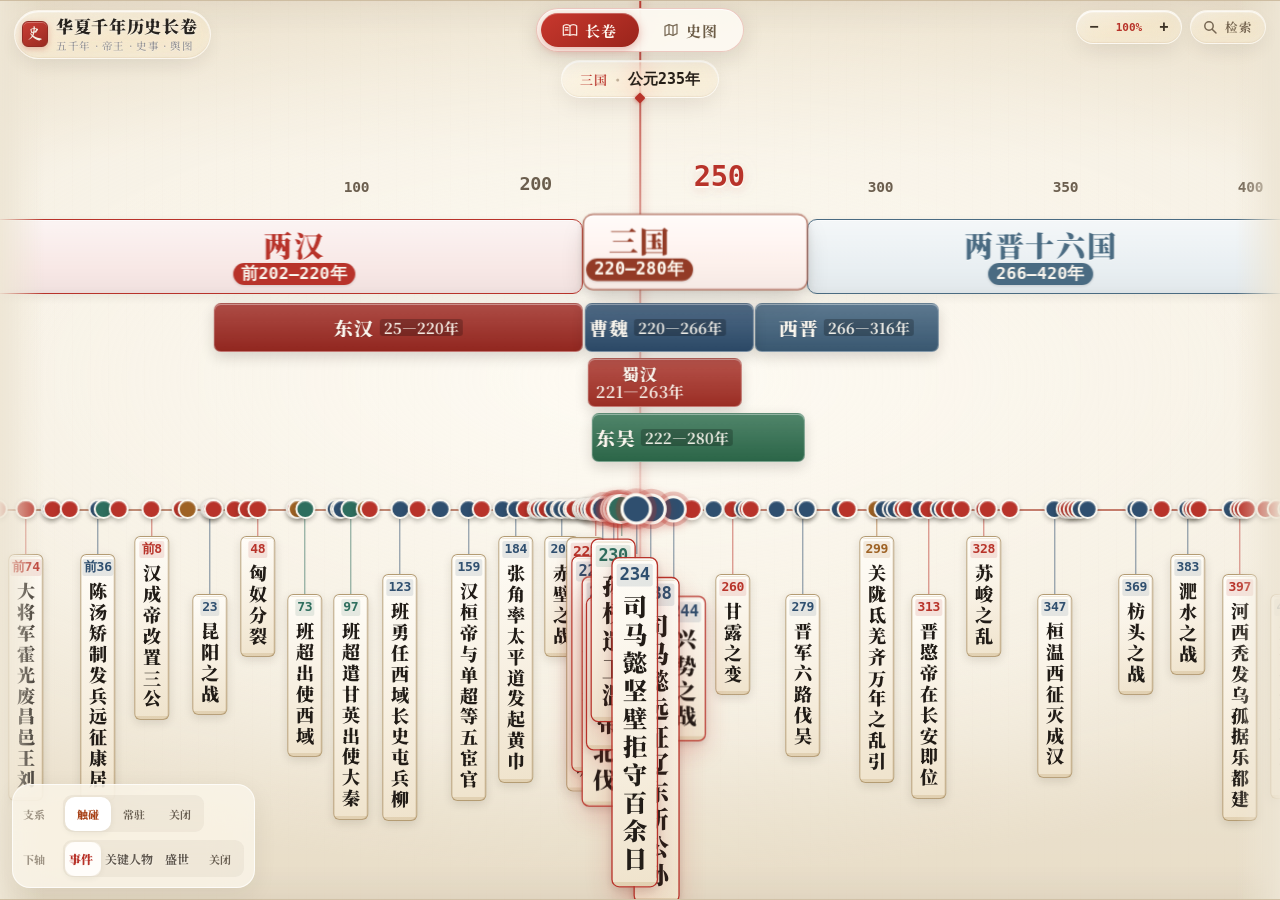
==== commit 6a748eae: "自动上传: 2026-11-08 11:29 更新 3 个文件" ====
--- a/index.html
+++ b/index.html
@@ -9,4392 +9,15 @@
   <meta name="theme-color" content="#F5F0E6" />
   <meta name="format-detection" content="telephone=no" />
   <title>华夏千年历史长卷 · 全景无级缩放版</title>
+  <link rel="manifest" href="manifest.json" />
+  <link rel="apple-touch-icon" href="apple-touch-icon.png" />
+  <link rel="icon" type="image/png" href="favicon-32.png" />
   <!-- 字体异步加载：断网 / 弱网 / iPad 离线时不会阻塞首屏，自动退回系统宋体 -->
   <link rel="stylesheet" media="print" onload="this.media='all';this.onload=null"
         href="https://fonts.googleapis.com/css2?family=Ma+Shan+Zheng&family=Noto+Serif+SC:wght@500;600;700;900&display=swap" />
-  <style>
-    :root {
-      --bg-paper: #F5F0E6;
-      --bg-paper-dark: #EAE1D0;
-      --ink-black: #1E1B18;
-      --ink-secondary: #524B42;
-      --cinnabar: #B8332A;
-      --gold-ochre: #B8863B;
-      --border-ancient: #C9B99B;
-
-      --page-max: 1180px;
-      --page-pad: 12px;
-      --band-h: 42dvh;
-
-      /* iOS 设计令牌 */
-      --ios-ease: cubic-bezier(0.32, 0.72, 0, 1);   /* Apple 转场标准曲线 */
-      --tint: #B8332A;                              /* 主题色（朱砂）承担 iOS tint 角色 */
-      --fill: rgba(120, 120, 128, 0.12);            /* iOS 系统灰填充 */
-      --fill-strong: rgba(120, 120, 128, 0.20);
-      --sep: rgba(60, 60, 67, 0.16);                /* iOS hairline 分隔线 */
-      --gray-label: #8E8E93;                        /* iOS secondaryLabel */
-
-      /* 画卷纵向几何（JS 会按视口高度重算并覆盖，这里只是兜底） */
-      --v: 1;
-      --axis-y: 204px;
-      --macro-top: 26px;
-      --macro-h: 52px;
-      --sub-h: 34px;
-      --slip-w: 28px;
-      --sheet-h: 66dvh;
-    }
-
-    /* ---------- iPad / 平板：放宽版心、加大时间轴带 ---------- */
-    @media (min-width: 820px) {
-      :root { --page-max: 1240px; --page-pad: 20px; --band-h: 44dvh; }
-    }
-    @media (min-width: 820px) and (orientation: landscape) {
-      :root { --band-h: 46dvh; }
-    }
-    @media (min-width: 1200px) {
-      :root { --page-max: 1360px; --page-pad: 28px; }
-    }
-
-    * {
-      box-sizing: border-box;
-      -webkit-tap-highlight-color: transparent;
-      -webkit-touch-callout: none;
-      user-select: none;
-    }
-
-    html {
-      height: 100%;
-      -webkit-text-size-adjust: 100%;
-      text-size-adjust: 100%;
-    }
-
-    body {
-      margin: 0;
-      padding: 0;
-      height: 100dvh;
-      width: 100%;
-      display: flex;
-      flex-direction: column;
-      overflow: hidden;
-      overscroll-behavior: none;
-      touch-action: manipulation;
-      background-color: var(--bg-paper);
-      color: var(--ink-black);
-      /* 苹果系统优先：SF Pro / 苹方，保证在 iOS/iPadOS 上的原生字形与字重 */
-      font-family: -apple-system, BlinkMacSystemFont, 'PingFang SC', 'Helvetica Neue', 'Noto Serif SC', 'Songti SC', sans-serif;
-      background-image:
-        radial-gradient(rgba(184, 134, 59, 0.07) 1px, transparent 0),
-        radial-gradient(rgba(184, 51, 42, 0.04) 1px, transparent 0);
-      background-size: 28px 28px;
-      background-position: 0 0, 14px 14px;
-    }
-
-    .font-calligraphy { font-family: 'Ma Shan Zheng', 'Songti SC', 'STSong', 'Kaiti SC', 'KaiTi', serif; }
-    .page-wrap { width: 100%; max-width: var(--page-max); margin: 0 auto; }
-
-    .no-scrollbar { scrollbar-width: none; -ms-overflow-style: none; }
-    .no-scrollbar::-webkit-scrollbar { display: none; }
-
-    /* iOS 细滚动条 */
-    .ancient-scroll::-webkit-scrollbar { width: 4px; }
-    .ancient-scroll::-webkit-scrollbar-track { background: transparent; }
-    .ancient-scroll::-webkit-scrollbar-thumb { background: rgba(60, 60, 67, 0.28); border-radius: 4px; }
-
-    /* ================= 顶部标题栏（iOS 半透明毛玻璃导航栏） ================= */
-    .app-header {
-      flex: 0 0 auto;
-      position: relative;
-      z-index: 30;
-      background: rgba(245, 240, 230, 0.78);
-      -webkit-backdrop-filter: blur(20px) saturate(1.8);
-      backdrop-filter: blur(20px) saturate(1.8);
-      border-bottom: 1px solid var(--sep);
-      padding-top: calc(8px + env(safe-area-inset-top, 0px));
-      padding-bottom: 8px;
-      padding-left: calc(var(--page-pad) + env(safe-area-inset-left, 0px));
-      padding-right: calc(var(--page-pad) + env(safe-area-inset-right, 0px));
-    }
-
-    .header-top {
-      display: flex;
-      align-items: center;
-      justify-content: space-between;
-      gap: 10px;
-      margin-bottom: 6px;
-    }
-
-    .brand { display: flex; align-items: center; gap: 8px; min-width: 0; }
-
-    .seal {
-      width: 28px; height: 28px; flex: 0 0 auto;
-      display: flex; align-items: center; justify-content: center;
-      border-radius: 5px;
-      background: var(--cinnabar);
-      color: #F5F0E6;
-      font-size: 17px;
-      line-height: 1;
-      border: 1px solid #8E241D;
-      box-shadow: 0 1px 3px rgba(142, 36, 29, 0.28);
-      padding-bottom: 2px;
-    }
-
-    .brand-text { min-width: 0; }
-
-    .app-title {
-      margin: 0;
-      font-size: clamp(15px, 1.55vw, 20px);
-      font-weight: 700;
-      letter-spacing: 0.01em;
-      line-height: 1.15;
-      color: var(--ink-black);
-      white-space: nowrap;
-    }
-
-    .app-sub {
-      margin: 2px 0 0;
-      font-size: clamp(9px, 0.95vw, 11px);
-      font-weight: 500;
-      letter-spacing: 0.06em;
-      color: var(--gray-label);
-      white-space: nowrap;
-    }
-
-    .header-tools { display: flex; align-items: center; gap: 8px; flex: 0 0 auto; }
-
-    .year-badge {
-      display: flex;
-      align-items: baseline;
-      gap: 6px;
-      padding: 5px 11px;
-      border-radius: 999px;
-      background: var(--fill);
-      border: none;
-      white-space: nowrap;
-    }
-    #center-era-badge { font-size: clamp(10px, 1.05vw, 13px); font-weight: 600; color: var(--tint); }
-    #center-year-display {
-      font-size: clamp(11px, 1.25vw, 15px);
-      font-weight: 700;
-      font-variant-numeric: tabular-nums;
-      font-family: ui-monospace, 'SF Mono', Menlo, Consolas, monospace;
-    }
-
-    .zoom-box {
-      display: flex;
-      align-items: center;
-      gap: 1px;
-      padding: 2px;
-      border-radius: 999px;
-      background: var(--fill);
-      border: none;
-    }
-    .zoom-btn {
-      width: 28px; height: 24px;
-      display: flex; align-items: center; justify-content: center;
-      border: none; border-radius: 999px;
-      background: transparent;
-      color: var(--ink-black);
-      font-size: 14px; font-weight: 700; line-height: 1;
-      cursor: pointer;
-      transition: background 0.2s ease, transform 0.15s ease;
-    }
-    .zoom-btn:active { background: var(--fill-strong); transform: scale(0.92); }
-    #zoom-label {
-      min-width: 42px;
-      text-align: center;
-      font-size: 11px;
-      font-weight: 700;
-      font-family: ui-monospace, 'SF Mono', Menlo, Consolas, monospace;
-      color: var(--gray-label);
-      transition: color 0.25s ease;
-    }
-    #zoom-label.zoom-active { color: var(--cinnabar); }
-
-    /* 朝代快速检索条 */
-    .header-nav { display: flex; align-items: center; }
-
-    .nav-arrow {
-      flex: 0 0 auto;
-      width: 30px; height: 34px;
-      display: flex; align-items: center; justify-content: center;
-      border: 1px solid #C5B698;
-      background: rgba(229, 222, 201, 0.92);
-      color: var(--ink-secondary);
-      font-size: 15px; font-weight: 900; line-height: 1;
-      cursor: pointer;
-    }
-    .nav-arrow:first-child { border-radius: 6px 0 0 6px; }
-    .nav-arrow:last-child { border-radius: 0 6px 6px 0; }
-    .nav-arrow:active { background: #D6CCB4; }
-
-    .dynasty-nav-scroll {
-      flex: 1 1 auto;
-      display: flex;
-      align-items: center;
-      gap: 6px;
-      min-width: 0;
-      overflow-x: auto;
-      overflow-y: hidden;
-      white-space: nowrap;
-      padding: 3px 8px;
-      background: rgba(232, 224, 206, 0.62);
-      border-top: 1px solid rgba(197, 182, 152, 0.7);
-      border-bottom: 1px solid rgba(197, 182, 152, 0.7);
-      -webkit-overflow-scrolling: touch;
-      touch-action: pan-x;
-      scroll-behavior: smooth;
-      scrollbar-width: none;
-    }
-    .dynasty-nav-scroll::-webkit-scrollbar { display: none; }
-
-    .dyn-nav-pill {
-      flex: 0 0 auto;
-      display: inline-flex;
-      align-items: center;
-      min-height: 28px;
-      padding: 5px 11px;
-      border-radius: 6px;
-      border: 1px solid #C9B99B;
-      background: #FAF6EE;
-      color: var(--ink-black);
-      font-family: inherit;
-      font-size: clamp(11px, 1.1vw, 13.5px);
-      font-weight: 900;
-      letter-spacing: 0.02em;
-      cursor: pointer;
-      transition: background 0.18s ease, color 0.18s ease, border-color 0.18s ease;
-    }
-    .dyn-nav-pill.active {
-      background: var(--cinnabar);
-      color: #FAF6EE;
-      border-color: #8E241D;
-      box-shadow: 0 1px 4px rgba(184, 51, 42, 0.3);
-    }
-
-    /* ================= 画卷时间轴 ================= */
-    .timeline-band {
-      position: relative;
-      flex: 1 1 auto;
-      height: auto;
-      min-height: 150px;
-      overflow: hidden;
-      touch-action: none;
-      cursor: grab;
-      background: linear-gradient(180deg,
-        rgba(234, 225, 208, 0.72) 0%,
-        rgba(245, 240, 230, 0.96) 46%,
-        rgba(234, 225, 208, 0.82) 100%);
-      border-top: 2px solid var(--border-ancient);
-      border-bottom: 2px solid var(--border-ancient);
-      box-shadow: inset 0 6px 16px rgba(30, 27, 24, 0.06);
-    }
-    .timeline-band.grabbing { cursor: grabbing; }
-
-    #timeline-canvas {
-      position: relative;
-      height: 100%;
-      width: 100%;
-      will-change: transform;
-      backface-visibility: hidden;
-    }
-
-    .layer { position: absolute; inset: 0; pointer-events: none; }
-
-    /* 画卷两端柔和收边 */
-    .edge-fade {
-      position: absolute; top: 0; bottom: 0; width: 34px;
-      pointer-events: none; z-index: 46;
-    }
-    .edge-fade-l { left: 0; background: linear-gradient(90deg, rgba(240, 234, 222, 0.95), rgba(240, 234, 222, 0)); }
-    .edge-fade-r { right: 0; background: linear-gradient(270deg, rgba(240, 234, 222, 0.95), rgba(240, 234, 222, 0)); }
-
-    /* 中心游标 */
-    .center-indicator {
-      position: absolute; top: 0; bottom: 0; left: 50%;
-      width: 1.5px;
-      transform: translateX(-50%);
-      background: linear-gradient(180deg,
-        rgba(184, 51, 42, 0.85) 0%,
-        rgba(184, 51, 42, 0.2) 55%,
-        rgba(184, 51, 42, 0.85) 100%);
-      pointer-events: none;
-      z-index: 40;
-    }
-    .center-dot {
-      position: absolute; top: -2px; left: 50%;
-      width: 11px; height: 11px;
-      margin-left: -5.5px;
-      border-radius: 999px;
-      background: var(--cinnabar);
-      border: 2px solid #FAF6EE;
-      box-shadow: 0 1px 4px rgba(184, 51, 42, 0.35);
-    }
-
-    /* ================= 疏朗自适应年份刻度尺与 iPad 中央红线 Apple Dock 透镜 ================= */
-    #ticks-layer {
-      position: absolute;
-      left: 0; right: 0; top: 0;
-      height: calc(36px * var(--v));
-      pointer-events: none;
-      z-index: 38;
-    }
-    #lens-layer {
-      position: absolute;
-      left: 0; right: 0; top: 0;
-      height: calc(36px * var(--v));
-      pointer-events: none;
-      z-index: 39;
-    }
-    .tick, .minor-year {
-      position: absolute;
-      bottom: calc(3px * var(--v));
-      left: 0;
-      display: flex;
-      flex-direction: column;
-      align-items: center;
-      justify-content: flex-end;
-      will-change: transform, opacity;
-      backface-visibility: hidden;
-      transform-origin: 50% 100%;
-      pointer-events: none;
-    }
-    /* 年份数字：采用高可读圆体/等宽数字，留足呼吸空间，绝不互相挤压 */
-    .tick-label {
-      display: inline-flex;
-      align-items: baseline;
-      justify-content: center;
-      gap: 1px;
-      padding: calc(1.5px * var(--v)) calc(4px * var(--v));
-      border-radius: 999px;
-      font-size: max(9.5px, calc(10px * var(--v)));
-      font-weight: 700;
-      line-height: 1.05;
-      color: #6B5E4E;
-      font-variant-numeric: tabular-nums;
-      font-family: -apple-system, BlinkMacSystemFont, 'SF Pro Rounded', 'PingFang SC', ui-monospace, monospace;
-      white-space: nowrap;
-      transform-origin: 50% 100%;
-      will-change: transform, color, background-color;
-      backface-visibility: hidden;
-    }
-    .tick-label .yr-era {
-      font-size: 0.82em;
-      font-weight: 800;
-      color: #8C6D46;
-      margin-right: 0.5px;
-    }
-    .tick-label .yr-num {
-      letter-spacing: -0.02em;
-    }
-    .tick-mark {
-      width: 1.25px;
-      height: calc(6px * var(--v));
-      margin-top: calc(2px * var(--v));
-      background: rgba(154, 138, 116, 0.65);
-      border-radius: 1px;
-      transform-origin: 50% 100%;
-      will-change: transform, background-color;
-    }
-    /* 细分刻度：仅在屏幕缩放足够宽裕且远离主刻度碰撞区时才优雅浮现 */
-    .minor-year .tick-label {
-      font-size: max(8.5px, calc(8.8px * var(--v)));
-      font-weight: 600;
-      color: #8E7F6B;
-    }
-    .minor-year .tick-mark {
-      width: 1px;
-      height: calc(4px * var(--v));
-      background: rgba(168, 152, 130, 0.45);
-    }
-    /* 中央红线 Dock 焦点峰值态：独立悬浮胶囊光晕，每个放大的年份都端庄美观 */
-    .tick.hot .tick-label,
-    .minor-year.hot .tick-label {
-      color: var(--cinnabar);
-      font-weight: 900;
-      background: rgba(251, 247, 238, 0.95);
-      box-shadow: 0 2px 10px rgba(184, 51, 42, 0.18), 0 0 0 1px rgba(184, 51, 42, 0.26);
-    }
-    .tick.hot .tick-label .yr-era,
-    .minor-year.hot .tick-label .yr-era {
-      color: var(--cinnabar);
-    }
-    .tick.hot .tick-mark,
-    .minor-year.hot .tick-mark {
-      background: var(--cinnabar);
-      width: 1.8px;
-    }
-
-    /* 顶部大朝代块 */
-    .macro-dynasty-block {
-      position: absolute;
-      top: var(--macro-top);
-      height: var(--macro-h);
-      border-radius: 7px;
-      border: 2px solid transparent;
-      display: flex;
-      flex-direction: column;
-      justify-content: center;
-      align-items: center;
-      padding: 2px 4px;
-      overflow: hidden;
-      cursor: pointer;
-      pointer-events: auto;
-      transition: filter 0.25s ease, box-shadow 0.25s ease;
-    }
-    .macro-dynasty-block.active-dynasty {
-      box-shadow: 0 0 0 2.5px var(--cinnabar), 0 4px 12px rgba(184, 51, 42, 0.22);
-      z-index: 15;
-    }
-    .macro-name {
-      font-weight: 900;
-      letter-spacing: 0.04em;
-      line-height: 1.15;
-      max-width: 100%;
-      overflow: hidden;
-      text-overflow: ellipsis;
-      white-space: nowrap;
-    }
-    .macro-period {
-      margin-top: 2px;
-      padding: 1px 6px;
-      border-radius: 3px;
-      font-size: calc(11.5px * var(--v));
-      font-weight: 700;
-      color: #FAF6EE;
-      line-height: 1.2;
-      max-width: 100%;
-      overflow: hidden;
-      text-overflow: ellipsis;
-      white-space: nowrap;
-    }
-
-    /* 细分政权 / 并立国家块 */
-    .sub-regime-block {
-      position: absolute;
-      height: var(--sub-h);
-      border-radius: 5px;
-      display: flex;
-      flex-direction: row;
-      align-items: center;
-      justify-content: center;
-      gap: 6px;
-      padding: 0 4px;
-      color: #FAF6EE;
-      cursor: pointer;
-      overflow: hidden;
-      white-space: nowrap;
-      pointer-events: auto;
-      box-shadow: 0 1px 3px rgba(0, 0, 0, 0.1);
-      transition: transform 0.18s ease, box-shadow 0.2s ease;
-    }
-    .sub-regime-block.stacked { flex-direction: column; gap: 2px; }
-    .sub-name { font-weight: 900; line-height: 1; overflow: hidden; text-overflow: ellipsis; max-width: 100%; }
-    .sub-period { font-weight: 700; line-height: 1; opacity: 0.92; overflow: hidden; text-overflow: ellipsis; max-width: 100%; }
-    .sub-period.inline-badge { padding: 1px 4px; border-radius: 3px; background: rgba(0, 0, 0, 0.25); flex: 0 0 auto; }
-
-    @media (hover: hover) and (pointer: fine) {
-      .sub-regime-block:hover { z-index: 25; transform: translateY(-1px); }
-      .macro-dynasty-block:hover { filter: brightness(1.04); }
-    }
-
-    .sub-regime-block.active-sub {
-      box-shadow: 0 0 0 2px var(--cinnabar), 0 4px 10px rgba(184, 51, 42, 0.28);
-      z-index: 30;
-    }
-
-    /* 事件基线与节点 */
-    #events-axis-line {
-      position: absolute; left: 0; right: 0;
-      top: var(--axis-y);
-      height: 2px;
-      background: rgba(140, 122, 107, 0.55);
-      pointer-events: none;
-    }
-
-    .event-node {
-      --card-direction: 1;
-      --card-origin: 50% 0%;
-      position: absolute;
-      transform: translateX(-50%);
-      z-index: 35;
-      cursor: pointer;
-      pointer-events: auto;
-    }
-    .event-stack { display: flex; flex-direction: column; align-items: center; }
-
-    /* 帝王以底边为锚点向上展开；下排以顶边为锚点向下展开。 */
-    .event-node.emperor { --card-direction:-1; --card-origin:50% 100%; }
-    .event-node.emperor .event-stack { flex-direction: column; }
-    .event-node.emperor .slip-fold-wrapper { position:absolute; bottom:100%; flex-direction:column-reverse; transform-origin:bottom center; }
-
-    .pulse-circle {
-      position: relative;
-      width: calc(14px * var(--v));
-      height: calc(14px * var(--v));
-      border-radius: 999px;
-      border: 2px solid #FAF6EE;
-      box-shadow: 0 1px 3px rgba(0, 0, 0, 0.25);
-      transition: transform 0.35s ease, opacity 0.35s ease;
-    }
-
-    .slip-fold-wrapper {
-      display: flex;
-      flex-direction: column;
-      align-items: center;
-      transform-origin: top center;
-      transition: opacity 0.4s cubic-bezier(0.22, 1, 0.36, 1), transform 0.44s cubic-bezier(0.34, 1.4, 0.64, 1);
-      will-change: transform, opacity;
-    }
-
-    .stem-line { width: 1.5px; opacity: 0.65; }
-
-    /* ------------------------------------------------------------------
-       人物 / 文豪 / 盛世竖卡
-       姓名与年代一律竖排（writing-mode: vertical-rl），形如简牍名牌：
-       宽度仅 34 设计单位（原横卡 100），轴下留白更疏朗，字距更从容
-       ------------------------------------------------------------------ */
-    .axis-person-card {
-      --ac: #B8A686;
-      --ac-soft: #F3ECD9;
-      display: flex;
-      flex-direction: row-reverse;
-      align-items: center;
-      justify-content: center;
-      gap: calc(1.5px * var(--v));
-      width: calc(36px * var(--v));
-      height: calc(64px * var(--v));
-      padding: calc(4px * var(--v)) calc(3.5px * var(--v));
-      background: linear-gradient(168deg, #FEFCF7 0%, var(--ac-soft) 100%);
-      border: 1px solid var(--ac);
-      border-radius: calc(4px * var(--v));
-      box-shadow: 0 1px 4px rgba(30, 27, 24, 0.13), inset 0 1px 0 rgba(255, 255, 255, 0.7);
-      transition: transform 0.26s cubic-bezier(0.22, 1, 0.36, 1), box-shadow 0.26s ease, border-color 0.26s ease;
-      overflow: hidden;
-    }
-    .axis-person-card .ap-name {
-      writing-mode: vertical-rl;
-      text-orientation: upright;
-      height: 100%;
-      font-size: calc(12.5px * var(--v));
-      font-weight: 700;
-      line-height: 1.02;
-      letter-spacing: calc(0.4px * var(--v));
-      color: #1E1B18;
-      overflow: hidden;
-    }
-    .axis-person-card .ap-life .num { text-orientation: mixed; letter-spacing: 0; }
-
-    .axis-person-card .ap-life {
-      writing-mode: vertical-rl;
-      text-orientation: mixed;
-      height: 100%;
-      word-break: keep-all;
-      font-size: calc(7.2px * var(--v));
-      line-height: 0.95;
-      letter-spacing: calc(-0.1px * var(--v));
-      color: #857761;
-      font-variant-numeric: tabular-nums;
-      overflow: hidden;
-    }
-
-    /* 关键人物（下排）：石青 */
-    #timeline-canvas[data-layer="figures"] .axis-person-card { --ac: #86A0B2; --ac-soft: #E9EFF2; }
-    #timeline-canvas[data-layer="figures"] .axis-person-card .ap-life { color: #4A6880; }
-    /* 帝王（上排）：暗红朱砂，庄重肃穆 */
-    #timeline-canvas[data-layer="figures"] .event-node.emperor .axis-person-card { --ac: #B8332A; --ac-soft: #F6E4E0; }
-    #timeline-canvas[data-layer="figures"] .event-node.emperor .axis-person-card .ap-life { color: #9C3A2E; }
-    /* 各朝盛世：鎏金 */
-    #timeline-canvas[data-layer="eras"] .axis-person-card { --ac: #C09A3E; --ac-soft: #FAF1D8; }
-    #timeline-canvas[data-layer="eras"] .axis-person-card .ap-life { color: #8A6A1C; }
-
-    .event-node.selected .axis-person-card {
-      background: linear-gradient(165deg, #C8382E 0%, #9E261E 100%);
-      border-color: #7F1D1D;
-      box-shadow: 0 4px 12px rgba(184, 51, 42, 0.4);
-      transform: translateY(calc(2px * var(--card-direction, 1))) scale(1.04);
-    }
-    .event-node.selected .axis-person-card .ap-name { color: #FFFFFF; }
-    .event-node.selected .axis-person-card .ap-life { color: rgba(255, 255, 255, 0.84); }
-
-    .vertical-bamboo-slip {
-      display: flex;
-      flex-direction: column;
-      align-items: center;
-      width: var(--slip-w);
-      padding: calc(3px * var(--v)) calc(2px * var(--v)) calc(6px * var(--v));
-      background: linear-gradient(180deg, #FDFBF5 0%, #F5EDE0 100%);
-      border: 1.5px solid #B8A686;
-      border-radius: 5px;
-      box-shadow: 0 2px 6px rgba(30, 27, 24, 0.12);
-      transition: transform 0.28s cubic-bezier(0.22, 1, 0.36, 1), box-shadow 0.28s ease, background 0.28s ease;
-    }
-
-    .slip-year {
-      font-size: calc(9px * var(--v));
-      font-weight: 900;
-      line-height: 1.1;
-      padding: 1px 2px;
-      border-radius: 2px;
-      margin-bottom: calc(3px * var(--v));
-      white-space: nowrap;
-      letter-spacing: -0.3px;
-      font-family: ui-monospace, Menlo, Consolas, monospace;
-    }
-
-    .slip-title {
-      writing-mode: vertical-rl;
-      text-orientation: upright;
-      font-size: calc(12.5px * var(--v));
-      font-weight: 900;
-      line-height: 1.15;
-      letter-spacing: calc(2px * var(--v));
-      color: #1E1B18;
-      padding: 1px 0;
-    }
-
-    /* <80% 缩放时柔和折叠竹简 */
-    .event-node.folded-by-zoom .slip-fold-wrapper {
-      opacity: 0;
-      transform: translateY(-10px) scaleY(0.15) scaleX(0.6);
-      pointer-events: none;
-    }
-    .event-node.folded-by-zoom .pulse-circle { transform: scale(0.78); opacity: 0.74; }
-
-    /* 密度抽样：放不下的节点只保留圆点，标签收起；选中时强制展开 */
-    .event-node.label-hidden .slip-fold-wrapper { display: none; }
-    .event-node.label-hidden.selected .slip-fold-wrapper { display: flex; }
-
-    /* ---------------- 长卷图层搜索（跟随下方图层开关） ---------------- */
-    .axis-search-btn {
-      width: 40px; height: 40px;
-      display: flex; align-items: center; justify-content: center;
-      border: 1px solid #D9CFBB; border-radius: 12px;
-      background: #FBF7EE; color: #6B5B48;
-      cursor: pointer; flex: 0 0 auto;
-      transition: transform 0.15s ease, background 0.2s ease;
-    }
-    .axis-search-btn:active { transform: scale(0.94); background: #F1E9D8; }
-    .axis-search-panel {
-      position: fixed; inset: 0; z-index: 96;
-      background: rgba(24, 19, 13, 0.38);
-      -webkit-tap-highlight-color: transparent;
-    }
-    .axis-search-panel .as-box {
-      position: absolute; left: 50%;
-      top: calc(env(safe-area-inset-top, 0px) + 10px);
-      transform: translate(-50%, -14px);
-      width: min(460px, calc(100% - 20px));
-      max-height: calc(100dvh - 90px);
-      display: flex; flex-direction: column;
-      background: rgba(251, 247, 238, 0.97);
-      -webkit-backdrop-filter: blur(20px) saturate(1.5);
-      backdrop-filter: blur(20px) saturate(1.5);
-      border: 1px solid rgba(216, 206, 188, 0.9);
-      border-radius: 18px;
-      box-shadow: 0 22px 60px rgba(28, 22, 14, 0.32);
-      padding: 12px;
-      opacity: 0;
-      transition: opacity 0.2s ease, transform 0.26s var(--ios-ease, cubic-bezier(0.22, 1, 0.36, 1));
-    }
-    .axis-search-panel.on .as-box { opacity: 1; transform: translate(-50%, 0); }
-    .as-input-row {
-      display: flex; align-items: center; gap: 8px;
-      background: #FFFFFF; border: 1px solid #E2D8C4; border-radius: 12px;
-      padding: 0 10px; height: 44px;
-    }
-    .as-input-row svg { flex: 0 0 auto; color: #9A8B74; }
-    .as-input-row input {
-      flex: 1 1 auto; min-width: 0; border: none; outline: none;
-      background: transparent; font-family: inherit;
-      font-size: 15.5px; color: #33291E;
-    }
-    .as-input-row input::placeholder { color: #B4A68D; }
-    .as-close {
-      flex: 0 0 auto; width: 30px; height: 30px; border: none; border-radius: 9px;
-      background: #F0E8D8; color: #6B5B48; font-size: 14px; cursor: pointer;
-    }
-    .as-hint {
-      margin: 9px 4px 4px; font-size: 12px; font-weight: 700; color: #8A7A64;
-      letter-spacing: 0.04em;
-    }
-    .as-results { overflow-y: auto; -webkit-overflow-scrolling: touch; margin-top: 4px; }
-    .as-item {
-      width: 100%; display: flex; align-items: baseline; gap: 10px;
-      border: none; background: transparent; cursor: pointer;
-      padding: 11px 8px; border-radius: 10px; text-align: left; font-family: inherit;
-    }
-    .as-item:active { background: #EFE6D2; }
-    .as-item + .as-item { border-top: 1px solid rgba(216, 206, 188, 0.55); }
-    .as-item .as-year {
-      flex: 0 0 auto; min-width: 46px; text-align: center;
-      font-size: 12px; font-weight: 800; color: #B8332A;
-      background: rgba(184, 51, 42, 0.09); border-radius: 6px; padding: 2px 6px;
-    }
-    /* 类型徽章：事件 / 人物 / 文豪 / 盛世 */
-    .as-item .as-type {
-      flex: 0 0 auto; min-width: 34px; text-align: center;
-      font-size: 11px; font-weight: 800; letter-spacing: 0.06em;
-      border-radius: 6px; padding: 2.5px 7px;
-    }
-    .as-type.as-t-ev  { color: #B8332A; background: rgba(184, 51, 42, 0.10); }
-    .as-type.as-t-fg  { color: #3E6480; background: rgba(103, 141, 166, 0.14); }
-    .as-type.as-t-lit { color: #6A5686; background: rgba(174, 156, 196, 0.16); }
-    .as-type.as-t-era { color: #8A6A1C; background: rgba(192, 154, 62, 0.16); }
-    .as-item .as-title { font-size: 15px; font-weight: 700; color: #33291E; }
-    .as-item .as-sub {
-      margin-left: auto; flex: 0 1 auto; font-size: 11.5px; color: #9A8B74;
-      white-space: nowrap; overflow: hidden; text-overflow: ellipsis; max-width: 34%;
-    }
-    .as-empty { padding: 26px 0 22px; text-align: center; font-size: 13.5px; color: #A79780; }
-
-    /* 总开关关闭时隐藏 */
-    .event-node.hidden-by-switch {
-      opacity: 0;
-      pointer-events: none;
-    }
-
-    /* ============================================================
-       「重大事件」折叠动画：由 JS 逐帧驱动 --fold（0=展开 1=折叠）
-       事件竹简与引线向轴线收拢、轴线渐隐，画布内容重新垂直居中
-       ============================================================ */
-    #events-axis-line { opacity: calc(1 - var(--fold, 0)); }
-    #timeline-canvas.events-off .event-node { pointer-events: none; }
-    #timeline-canvas.fold-anim .event-node,
-    #timeline-canvas.fold-anim .pulse-circle,
-    #timeline-canvas.fold-anim .slip-fold-wrapper { transition: none; }
-    #timeline-canvas .pulse-circle { opacity: calc(1 - var(--fold, 0)); }
-    #timeline-canvas .slip-fold-wrapper {
-      opacity: calc(1 - var(--fold, 0));
-      transform: translateY(calc(var(--fold, 0) * -12px * var(--card-direction, 1))) scale(calc(1 - var(--fold, 0) * 0.94));
-    }
-    #timeline-canvas { will-change: transform; }
-
-    .event-node.selected { z-index: 42; }
-    .event-node.selected .vertical-bamboo-slip {
-      background: linear-gradient(180deg, #C8382E 0%, #9E261E 100%);
-      border-color: #7F1D1D;
-      box-shadow: 0 5px 14px rgba(184, 51, 42, 0.42);
-      transform: translateY(2px) scale(1.06);
-    }
-    .event-node.selected .slip-year { background: rgba(255, 255, 255, 0.22) !important; color: #FFF !important; }
-    .event-node.selected .slip-title { color: #FFFFFF; }
-
-    @keyframes pulse-ring {
-      0% { transform: scale(0.85); opacity: 0.85; }
-      70% { transform: scale(2.1); opacity: 0; }
-      100% { transform: scale(2.1); opacity: 0; }
-    }
-    .event-node.selected .pulse-circle::after {
-      content: '';
-      position: absolute;
-      inset: -4px;
-      border-radius: 999px;
-      border: 2px solid var(--cinnabar);
-      animation: pulse-ring 1.7s infinite;
-    }
-
-    /* ================= 图层开关：左下角悬浮胶囊 =================
-       竖屏竖向排列 / 横屏横向排列；原铺底控制栏已取消 */
-    .app-controls {
-      position: fixed;
-      left: calc(env(safe-area-inset-left, 0px) + 12px);
-      bottom: calc(env(safe-area-inset-bottom, 0px) + 12px);
-      z-index: 80;
-      display: flex;
-      flex-direction: column;
-      align-items: flex-start;
-      gap: 2px;
-      padding: 8px 10px;
-      border-radius: 20px;
-      background: rgba(250, 246, 238, 0.72);
-      -webkit-backdrop-filter: blur(24px) saturate(1.8);
-      backdrop-filter: blur(24px) saturate(1.8);
-      border: 1px solid rgba(255, 255, 255, 0.55);
-      box-shadow: 0 10px 30px rgba(30, 27, 24, 0.18), 0 1px 0 rgba(255, 255, 255, 0.6) inset;
-      max-width: calc(100vw - 24px);
-    }
-    .controls-row {
-      display: flex;
-      flex-direction: column;
-      align-items: flex-start;
-      gap: 2px;
-    }
-    .layer-switches {
-      display: flex;
-      flex-direction: column;
-      align-items: flex-start;
-      gap: 1px;
-      min-width: 0;
-    }
-    .app-controls .layer-count {
-      align-self: flex-start;
-      padding-left: 3px;
-      margin-top: 2px;
-    }
-    /* 横屏（中宽以上）：改为一行横向排列，用短名 + 隐藏计数，避免碰到居中的主导航 */
-    @media (orientation: landscape) and (min-width: 700px) {
-      .app-controls {
-        flex-direction: row;
-        align-items: center;
-        gap: 3px;
-        padding: 6px 12px 6px 8px;
-      }
-      .controls-row { flex-direction: row; align-items: center; gap: 3px; }
-      .layer-switches { flex-direction: row; gap: 0; }
-      .layer-switch { gap: 5px; padding: 3px 8px 3px 3px; }
-      .app-controls .layer-switch .full { display: none; }
-      .app-controls .layer-switch .short { display: inline; }
-      .app-controls .layer-count { display: none; }
-    }
-    /* 手机竖屏：底部中间是主导航，图层胶囊抬到其上方左侧 */
-    @media (orientation: portrait) and (max-width: 560px) {
-      .app-controls { bottom: calc(env(safe-area-inset-bottom, 0px) + 82px); }
-    }
-
-    /* 整块「开关 + 标签」即按钮：触控区更大，符合 iOS 习惯 */
-    .layer-switch {
-      display: flex;
-      align-items: center;
-      gap: 6px;
-      flex: 0 0 auto;
-      padding: 3px 9px 3px 3px;
-      border: none;
-      border-radius: 999px;
-      background: transparent;
-      color: var(--gray-label);
-      font-family: inherit;
-      font-size: clamp(12px, 1.06vw, 13.5px);
-      font-weight: 500;
-      cursor: pointer;
-      -webkit-tap-highlight-color: transparent;
-      transition: background 0.22s ease, color 0.22s ease, transform 0.14s ease;
-    }
-    .layer-switch .switch { pointer-events: none; }
-    .layer-switch .switch-label { font-size: inherit; font-weight: inherit; }
-    .layer-switch:active { transform: scale(0.96); }
-    .layer-switch.on {
-      color: var(--ink-black);
-      font-weight: 700;
-      background: rgba(255, 255, 255, 0.62);
-    }
-    /* 四个图层各自的主题色（仅作用于开关开启态，保持克制） */
-    .layer-switch[data-layer="events"].on .switch { background: #34C759; }
-    .layer-switch[data-layer="figures"].on .switch { background: #3C6E8F; }
-    .layer-switch[data-layer="literati"].on .switch { background: #7A5AA8; }
-    .layer-switch[data-layer="eras"].on .switch { background: #C09020; }
-
-    .layer-count {
-      flex: 0 0 auto;
-      font-size: 11px;
-      font-weight: 600;
-      color: #8A7C68;
-      white-space: nowrap;
-      font-variant-numeric: tabular-nums;
-    }
-    .layer-switch .short { display: none; }
-
-    /* 小屏：简称 + 紧凑开关 + 隐藏计数，保证四个开关一行放下 */
-    @media (max-width: 560px) {
-      .layer-switch { gap: 4px; padding: 2px 6px 2px 2px; font-size: 12px; }
-      .layer-switch .full { display: none; }
-      .layer-switch .short { display: inline; }
-      .layer-switch .switch { width: 34px; height: 21px; }
-      .layer-switch .switch .knob { width: 17px; height: 17px; }
-      .layer-switch.on .switch .knob { transform: translateX(13px); }
-      .layer-switch.on:active .switch .knob { transform: translateX(13px) scale(1.08); }
-      .layer-count { display: none; }
-    }
-
-    /* UISwitch 原生样式：开启为系统绿、白色圆钮带投影 */
-    .switch {
-      position: relative;
-      width: 46px; height: 28px;
-      flex: 0 0 auto;
-      border: none;
-      border-radius: 999px;
-      background: rgba(120, 120, 128, 0.32);
-      padding: 0;
-      cursor: pointer;
-      transition: background 0.25s ease;
-    }
-    .switch.on { background: #34C759; }
-    .knob {
-      position: absolute; top: 2px; left: 2px;
-      width: 24px; height: 24px;
-      border-radius: 999px;
-      background: #FFFFFF;
-      box-shadow: 0 3px 8px rgba(0, 0, 0, 0.15), 0 1px 1px rgba(0, 0, 0, 0.16);
-      transition: transform 0.25s var(--ios-ease);
-    }
-    .switch.on .knob { transform: translateX(18px); }
-    .switch:active .knob { transform: scale(1.08); }
-    .switch.on:active .knob { transform: translateX(18px) scale(1.08); }
-
-    .switch-label { font-size: clamp(12px, 1.1vw, 14px); font-weight: 600; white-space: nowrap; }
-
-    .status-pill {
-      font-size: clamp(10px, 0.95vw, 12px);
-      font-weight: 600;
-      padding: 3px 9px;
-      border-radius: 999px;
-      white-space: nowrap;
-      background: rgba(52, 199, 89, 0.16);
-      color: #248A3D;
-      transition: background 0.3s ease, color 0.3s ease;
-    }
-    .status-pill[data-state="folded"] { background: rgba(184, 134, 59, 0.2); color: #8C5818; }
-    .status-pill[data-state="off"] { background: var(--fill); color: var(--gray-label); }
-
-    .filter-bar {
-      flex: 1 1 auto;
-      display: flex;
-      align-items: center;
-      justify-content: flex-end;
-      gap: 6px;
-      min-width: 0;
-      overflow-x: auto;
-      overflow-y: hidden;
-      padding: 2px 0;
-      -webkit-overflow-scrolling: touch;
-      touch-action: pan-x;
-      scrollbar-width: none;
-    }
-    .filter-bar::-webkit-scrollbar { display: none; }
-
-    .cat-pill {
-      flex: 0 0 auto;
-      min-height: 26px;
-      padding: 4px 12px;
-      border: none;
-      border-radius: 999px;
-      background: var(--fill);
-      color: var(--ink-secondary);
-      font-family: inherit;
-      font-size: clamp(10.5px, 1.05vw, 13px);
-      font-weight: 600;
-      white-space: nowrap;
-      cursor: pointer;
-      transition: background 0.2s ease, color 0.2s ease;
-    }
-    .cat-pill.active { background: var(--tint); color: #FFFFFF; }
-
-    /* ============================================================
-       详情弹窗：由屏幕下方升起，悬浮于卷轴画面之上
-       - 默认占屏高 2/3，圆角 + 毛玻璃，不推动卷轴
-       - 点右上角 ✕ 或弹窗外的遮罩退出
-       ============================================================ */
-    #view-scroll { position: relative; }
-
-    .sheet-backdrop {
-      position: fixed;
-      inset: 0;
-      z-index: 110;
-      background: rgba(28, 24, 20, 0.42);
-      -webkit-backdrop-filter: blur(3px) saturate(1.05);
-      backdrop-filter: blur(3px) saturate(1.05);
-      opacity: 0;
-      visibility: hidden;
-      pointer-events: none;
-      transition: opacity 0.34s var(--ios-ease), visibility 0s linear 0.34s;
-    }
-    #view-scroll.sheet-open .sheet-backdrop {
-      opacity: 1;
-      visibility: visible;
-      pointer-events: auto;
-      transition: opacity 0.34s var(--ios-ease), visibility 0s;
-    }
-
-    .detail-sheet {
-      position: fixed;
-      left: 0;
-      right: 0;
-      bottom: 0;
-      z-index: 120;
-      display: block;
-      height: var(--sheet-h);
-      max-height: calc(100dvh - 72px);
-      margin: 0;
-      padding: 0 var(--page-pad) calc(8px + env(safe-area-inset-bottom, 0px));
-      background: rgba(250, 246, 238, 0.97);
-      -webkit-backdrop-filter: blur(24px) saturate(1.7);
-      backdrop-filter: blur(24px) saturate(1.7);
-      border-top: 1px solid rgba(120, 104, 84, 0.18);
-      border-radius: 22px 22px 0 0;
-      box-shadow: 0 -18px 48px rgba(24, 20, 16, 0.28);
-      transform: translateY(102%);
-      opacity: 0;
-      visibility: hidden;
-      transition: transform 0.46s var(--ios-ease), opacity 0.3s ease, visibility 0s linear 0.46s;
-      will-change: transform;
-    }
-    #view-scroll.sheet-open .detail-sheet {
-      transform: translateY(0);
-      opacity: 1;
-      visibility: visible;
-      transition: transform 0.46s var(--ios-ease), opacity 0.24s ease, visibility 0s;
-    }
-    /* 弹窗开启时暂停视图切换的位移动画，避免 fixed 定位参照系漂移 */
-    body.sheet-open .view.active { animation: none; }
-
-    .sheet-wrap {
-      height: 100%;
-      display: flex;
-      flex-direction: column;
-      min-height: 0;
-      padding-top: 2px;
-    }
-
-    .sheet-grip {
-      flex: 0 0 auto;
-      width: 160px;
-      margin: 0 auto;
-      height: 22px;
-      display: flex;
-      align-items: center;
-      justify-content: center;
-      cursor: ns-resize;
-      touch-action: none;
-    }
-    .sheet-grip span {
-      display: block;
-      width: 36px;
-      height: 5px;
-      border-radius: 999px;
-      background: rgba(60, 60, 67, 0.30);
-    }
-
-    .detail-card {
-      position: relative;
-      flex: 1 1 auto;
-      min-height: 0;
-      display: flex;
-      flex-direction: column;
-      overflow: hidden;
-      background: #FAF6EE;
-      border: 1px solid var(--sep);
-      border-radius: 14px;
-      box-shadow: 0 3px 12px rgba(30, 27, 24, 0.06);
-    }
-
-    .detail-head {
-      flex: 0 0 auto;
-      display: flex;
-      align-items: center;
-      justify-content: space-between;
-      gap: 6px 10px;
-      flex-wrap: wrap;
-      background: #EFE7D6;
-      border-bottom: 1px solid #D8CBB3;
-      padding: 6px 48px 6px 12px;
-      min-height: 48px;
-    }
-    .detail-tags { display: flex; align-items: center; gap: 6px; flex-wrap: wrap; min-width: 0; }
-
-    .tag-type {
-      font-size: clamp(13px, 1.15vw, 15px);
-      font-weight: 900;
-      padding: 3px 10px;
-      border-radius: 4px;
-      background: var(--cinnabar);
-      color: #FAF6EE;
-      white-space: nowrap;
-    }
-    .tag-dynasty {
-      font-size: clamp(13px, 1.15vw, 15px);
-      font-weight: 800;
-      padding: 3px 10px;
-      border-radius: 4px;
-      background: #E2D8C0;
-      color: var(--ink-black);
-      border: 1px solid #C5B698;
-      white-space: nowrap;
-    }
-    .tag-year {
-      font-size: clamp(14px, 1.25vw, 16px);
-      font-weight: 900;
-      color: var(--cinnabar);
-      font-family: ui-monospace, Menlo, Consolas, monospace;
-      white-space: nowrap;
-    }
-
-    .detail-nav { display: flex; align-items: center; gap: 6px; flex: 0 0 auto; flex-wrap: wrap; justify-content: flex-end; }
-    .nav-btn {
-      min-height: 34px;
-      padding: 6px 13px;
-      border-radius: 8px;
-      border: none;
-      background: var(--fill);
-      color: var(--ink-black);
-      font-family: inherit;
-      font-size: clamp(13px, 1.15vw, 15px);
-      font-weight: 600;
-      white-space: nowrap;
-      cursor: pointer;
-      transition: background 0.2s ease, transform 0.15s ease;
-    }
-    .nav-btn:active { background: #D8CEB5; transform: scale(0.97); }
-    .nav-btn.close-btn {
-      position: absolute;
-      top: 7px;
-      right: 8px;
-      z-index: 5;
-      min-width: 0;
-      width: 31px;
-      height: 31px;
-      padding: 0;
-      display: grid;
-      place-items: center;
-      border-radius: 50%;
-      background: rgba(60, 60, 67, 0.10);
-      color: #4A423A;
-      font-size: 15px;
-      font-weight: 700;
-      line-height: 1;
-    }
-    .nav-btn.close-btn:active { background: rgba(60, 60, 67, 0.20); transform: scale(0.92); }
-
-    .detail-scroll {
-      flex: 1 1 auto;
-      min-height: 0;
-      overflow-y: auto;
-      overflow-x: hidden;
-      overscroll-behavior: contain;
-      -webkit-overflow-scrolling: touch;
-      padding: 10px 12px 12px;
-      user-select: text;
-      -webkit-user-select: text;
-    }
-
-    .detail-fade-transition { transition: opacity 0.22s ease, transform 0.22s ease; }
-    .detail-fade-out { opacity: 0.2; transform: translateY(4px); }
-
-    /* 三栏容器（竖屏时纵向堆叠，横屏时并排） */
-    .dt-col { min-width: 0; }
-    .dt-col + .dt-col { margin-top: 10px; }
-
-    .detail-title-row { display: flex; align-items: baseline; justify-content: space-between; gap: 4px 14px; flex-wrap: wrap; }
-    #detail-title {
-      margin: 0;
-      font-size: clamp(20px, 2.2vw, 27px);
-      font-weight: 900;
-      letter-spacing: 0.02em;
-      line-height: 1.32;
-      color: var(--ink-black);
-    }
-
-    .detail-meta {
-      display: flex;
-      flex-wrap: wrap;
-      gap: 4px 10px;
-      margin-top: 6px;
-      font-size: clamp(14px, 1.25vw, 16px);
-      color: #6B5B48;
-      font-weight: 700;
-    }
-    .detail-meta b { color: var(--ink-black); font-weight: 900; }
-
-    .detail-desc {
-      margin: 8px 0 0;
-      font-size: clamp(16px, 1.7vw, 20px);
-      line-height: 1.85;
-      font-weight: 500;
-      color: #2C2621;
-    }
-
-    .detail-extended {
-      margin-top: 8px;
-      padding: 9px 11px;
-      border-radius: 6px;
-      border: 1px solid #DCD0B8;
-      background: #F3ECE0;
-    }
-    .extended-head {
-      display: flex;
-      align-items: center;
-      gap: 6px;
-      flex-wrap: wrap;
-      font-size: clamp(12.5px, 1.15vw, 14.5px);
-      font-weight: 900;
-      color: #7A5C38;
-    }
-    .extended-head .hint { font-size: 0.85em; font-weight: 500; color: #8C7A6B; }
-    #detail-extended-text {
-      margin: 6px 0 0;
-      font-size: clamp(15.5px, 1.6vw, 19px);
-      line-height: 1.88;
-      color: #2C2621;
-    }
-    #detail-more {
-      margin: 7px 0 0;
-      padding-top: 7px;
-      border-top: 1px dashed #D3C4A8;
-      font-size: clamp(15px, 1.55vw, 18.5px);
-      line-height: 1.82;
-      color: #3A322B;
-    }
-    #detail-more:empty { display: none; }
-
-    .detail-impact {
-      margin-top: 8px;
-      padding: 8px 11px;
-      border-left: 4px solid var(--cinnabar);
-      border-radius: 0 6px 6px 0;
-      background: #EDE4D3;
-      font-size: clamp(15px, 1.55vw, 18px);
-      line-height: 1.8;
-      color: #3A322B;
-    }
-    .impact-label { font-weight: 900; color: var(--cinnabar); }
-    .detail-impact[hidden] { display: none !important; }
-
-    /* ---------- 人物胶囊 ---------- */
-    .fig-chips { display: flex; flex-wrap: wrap; gap: 5px; margin-top: 8px; }
-    .fig-chip {
-      min-height: 30px;
-      padding: 4px 11px;
-      border-radius: 999px;
-      border: 1px solid #CBB99A;
-      background: #F1E8D8;
-      color: #5C4630;
-      font-family: inherit;
-      font-size: clamp(12.5px, 1.1vw, 14px);
-      font-weight: 800;
-      cursor: pointer;
-      white-space: nowrap;
-      transition: background 0.18s ease, border-color 0.18s ease;
-    }
-    .fig-chip[data-known="1"]::before { content: '·'; margin-right: 3px; color: var(--cinnabar); font-weight: 900; }
-    .fig-chip.active { background: var(--ink-black); color: #FAF6EE; border-color: var(--ink-black); }
-
-    /* ---------- 人物简介面板 ---------- */
-    .person-box {
-      margin-top: 8px;
-      border: 1px solid #CDBB9C;
-      border-radius: 7px;
-      background: #F7EFE0;
-      padding: 9px 11px;
-    }
-    .person-box[hidden] { display: none; }
-    .person-head { display: flex; align-items: baseline; gap: 8px; flex-wrap: wrap; }
-    .person-name { font-size: clamp(17px, 1.5vw, 19px); font-weight: 900; color: var(--ink-black); }
-    .person-role { font-size: clamp(13px, 1.15vw, 14.5px); font-weight: 800; color: #8B3A26; }
-    .person-text { margin: 6px 0 0; font-size: clamp(16px, 1.55vw, 18.5px); line-height: 1.8; color: #332C25; }
-
-    /* ---------- 百度百科卡片 ---------- */
-    .baike-box {
-      margin-top: 2px;
-      border: 1px solid #CFC0A4;
-      border-radius: 7px;
-      background: #FCFAF5;
-      padding: 8px 10px;
-    }
-    .baike-box[data-state="offline"] { background: #F1EBE0; border-style: dashed; }
-    .baike-head {
-      display: flex;
-      align-items: center;
-      gap: 6px;
-      flex-wrap: wrap;
-      font-size: clamp(12px, 1.05vw, 13.5px);
-      color: #7A6A56;
-      font-weight: 700;
-    }
-    .bk-logo {
-      font-weight: 900;
-      color: #2B5FA8;
-      letter-spacing: 0.02em;
-      border-bottom: 2px solid #2B5FA8;
-      padding-bottom: 1px;
-    }
-    .baike-body { margin-top: 6px; }
-    .baike-body[hidden] { display: none; }
-    #bk-abstract {
-      margin: 0;
-      font-size: clamp(13.5px, 1.3vw, 15.5px);
-      line-height: 1.8;
-      color: #2F2822;
-      display: -webkit-box;
-      -webkit-line-clamp: 6;
-      -webkit-box-orient: vertical;
-      overflow: hidden;
-    }
-    #bk-abstract.expanded { display: block; -webkit-line-clamp: unset; }
-    .bk-card { margin: 8px 0 0; display: grid; grid-template-columns: auto minmax(0, 1fr); gap: 3px 8px; }
-    .bk-card dt { font-size: clamp(12px, 1.05vw, 13.5px); color: #8A7460; font-weight: 800; white-space: nowrap; }
-    .bk-card dd { margin: 0; font-size: clamp(12.5px, 1.1vw, 14px); color: #2F2822; line-height: 1.65; }
-    .baike-foot { display: flex; align-items: center; gap: 8px; flex-wrap: wrap; margin-top: 8px; }
-    .baike-link {
-      font-size: clamp(10.5px, 1vw, 12.2px);
-      font-weight: 800;
-      color: #2B5FA8;
-      text-decoration: none;
-      border-bottom: 1px solid rgba(43, 95, 168, 0.4);
-    }
-    .baike-more-btn {
-      border: 1px solid #CFC0A4;
-      background: #F3ECE0;
-      color: #6B5947;
-      font-family: inherit;
-      font-size: clamp(10px, 0.96vw, 11.8px);
-      font-weight: 800;
-      border-radius: 4px;
-      padding: 2px 7px;
-      cursor: pointer;
-    }
-    .baike-note { font-size: clamp(10px, 0.95vw, 11.6px); color: #8A7460; line-height: 1.6; }
-    .baike-note[hidden] { display: none; }
-
-    /* ---------- 画卷内的“点击竹简”提示 ---------- */
-    .band-hint {
-      position: absolute;
-      right: calc(env(safe-area-inset-right, 0px) + 16px);
-      bottom: 12px;
-      transform: none;
-      z-index: 42;
-      display: flex;
-      align-items: center;
-      gap: 6px;
-      padding: 5px 12px;
-      border-radius: 999px;
-      background: rgba(30, 27, 24, 0.72);
-      color: #F6EFE1;
-      font-size: clamp(10.5px, 1vw, 12.5px);
-      font-weight: 700;
-      letter-spacing: 0.04em;
-      pointer-events: none;
-      opacity: 1;
-      transition: opacity 0.5s ease;
-      white-space: nowrap;
-    }
-    .band-hint.hide { opacity: 0; }
-    .band-hint b { color: #F0C17A; font-weight: 900; }
-
-    /* ---------- 横屏 / 宽屏：三栏并读 ---------- */
-    @media (min-width: 820px) {
-      :root { --sheet-h: 66dvh; }
-      .detail-nav { flex-wrap: nowrap; }
-    }
-
-    @media (min-width: 900px) and (orientation: landscape) {
-      :root { --sheet-h: 66dvh; }
-      .detail-scroll {
-        display: grid;
-        grid-template-columns: minmax(0, 0.86fr) minmax(0, 1.42fr) minmax(0, 1fr);
-        gap: 0 18px;
-        overflow: hidden;
-        padding: 10px 16px 10px;
-      }
-      .dt-col { min-height: 0; overflow-y: auto; overscroll-behavior: contain; -webkit-overflow-scrolling: touch; padding-right: 4px; }
-      .dt-col + .dt-col { margin-top: 0; border-left: 1px solid #E1D6C1; padding-left: 16px; }
-      .dt-col-main { padding-right: 0; }
-      #detail-title { font-size: clamp(20px, 1.9vw, 27px); }
-      .detail-desc { font-size: clamp(16px, 1.55vw, 20px); line-height: 1.92; }
-      .detail-meta { font-size: clamp(14px, 1.25vw, 16px); }
-      .detail-nav { font-size: clamp(13px, 1.15vw, 15px); }
-      .tag-type, .tag-dynasty { font-size: clamp(13px, 1.15vw, 15px); }
-      .tag-year { font-size: clamp(14px, 1.25vw, 16px); }
-      .detail-extended { margin-top: 0; }
-      .dt-col-side .baike-box { margin-top: 0; }
-    }
-
-    /* ---------- 平板/桌面：加大触控热区 ---------- */
-    @media (min-width: 820px) {
-      .seal { width: 32px; height: 32px; font-size: 19px; }
-      .nav-arrow { width: 36px; height: 38px; font-size: 17px; }
-      .dyn-nav-pill { min-height: 32px; padding: 6px 13px; }
-      .zoom-btn { width: 32px; height: 28px; font-size: 15px; }
-      .switch { width: 46px; height: 26px; }
-      .knob { width: 20px; height: 20px; }
-      .switch.on .knob { transform: translateX(20px); }
-      .cat-pill { min-height: 30px; padding: 5px 13px; }
-      .nav-btn { min-height: 34px; padding: 6px 12px; }
-    }
-
-    @media (max-width: 400px) {
-      .app-sub { display: none; }
-    }
-
-    /* ============================================================
-       多页面框架：长卷 / 帝王档案 / 事件年表
-       ============================================================ */
-    .app-main {
-      flex: 1 1 auto;
-      min-height: 0;
-      display: flex;
-      position: relative;
-      overflow: hidden;
-      padding-bottom: calc(58px + env(safe-area-inset-bottom, 0px));
-    }
-    /* 长卷：底部胶囊悬浮在卷轴上，画布可以一直延伸到屏幕底 */
-    body[data-view="scroll"] .app-main { padding-bottom: calc(4px + env(safe-area-inset-bottom, 0px)); }
-
-    /* 长卷沉浸模式：隐藏顶部栏，改用悬浮品牌 + 悬浮搜索 */
-    body[data-view="scroll"] .app-header { display: none; }
-
-    /* 悬浮品牌：无底色融入纸面；与卷轴信息冲突时变淡，搜索面板打开时隐去 */
-    .scroll-float-brand {
-      position: fixed;
-      top: calc(env(safe-area-inset-top, 0px) + 8px);
-      left: calc(env(safe-area-inset-left, 0px) + 12px);
-      z-index: 60;
-      display: flex;
-      align-items: center;
-      gap: 8px;
-      padding: 5px 12px 5px 7px;
-      border-radius: 14px;
-      pointer-events: none;
-      opacity: 0.96;
-      transition: opacity 0.4s ease;
-      /* 纸面光晕：与年份刻度/朝代带叠加时仍可读，又不破坏“贴在背景上”的观感 */
-      background: radial-gradient(85% 90% at 42% 50%, rgba(247, 241, 228, 0.94) 30%, rgba(247, 241, 228, 0.72) 62%, rgba(247, 241, 228, 0) 100%);
-    }
-    .scroll-float-brand .seal {
-      width: 26px; height: 26px;
-      border-radius: 5px;
-      background: rgba(184, 51, 42, 0.88);
-      font-size: 16px;
-      box-shadow: 0 1px 4px rgba(142, 36, 29, 0.3);
-    }
-    .scroll-float-brand .app-title {
-      font-size: clamp(13px, 1.5vw, 17px);
-      text-shadow: 0 1px 0 rgba(245, 240, 230, 0.9), 0 0 8px rgba(245, 240, 230, 0.85);
-    }
-    .scroll-float-brand .app-sub { font-size: clamp(8.5px, 0.9vw, 10.5px); text-shadow: 0 1px 0 rgba(245, 240, 230, 0.9); }
-    .scroll-float-brand.brand-dim { opacity: 0.38; }
-    .scroll-float-brand.brand-hidden { opacity: 0; }
-
-    /* 悬浮搜索：静默半透明，拖动卷轴时淡出 */
-    .scroll-float-search {
-      position: fixed;
-      top: calc(env(safe-area-inset-top, 0px) + 10px);
-      right: calc(env(safe-area-inset-right, 0px) + 14px);
-      z-index: 62;
-      display: flex;
-      align-items: center;
-      gap: 7px;
-      height: 38px;
-      padding: 0 16px 0 13px;
-      border: 1px solid rgba(197, 182, 152, 0.55);
-      border-radius: 999px;
-      background: rgba(251, 247, 238, 0.72);
-      -webkit-backdrop-filter: blur(16px) saturate(1.6);
-      backdrop-filter: blur(16px) saturate(1.6);
-      color: #6B5B48;
-      font-family: inherit;
-      font-size: 13px;
-      font-weight: 700;
-      letter-spacing: 0.04em;
-      cursor: pointer;
-      opacity: 0.55;
-      transition: opacity 0.45s ease, transform 0.15s ease, background 0.2s ease;
-      -webkit-tap-highlight-color: transparent;
-    }
-    .scroll-float-search:hover, .scroll-float-search:focus-visible { opacity: 1; }
-    .scroll-float-search:active { transform: scale(0.95); background: rgba(247, 240, 226, 0.92); }
-    body.canvas-dragging .scroll-float-search { opacity: 0; pointer-events: none; }
-    body.search-open .scroll-float-search { opacity: 0; pointer-events: none; }
-
-    /* 悬浮层只在长卷出现 */
-    .scroll-float-brand, .scroll-float-search { display: none; }
-    body[data-view="scroll"] .scroll-float-brand { display: flex; }
-    body[data-view="scroll"] .scroll-float-search { display: flex; }
-
-    .view {
-      display: none;
-      flex-direction: column;
-      flex: 1 1 auto;
-      min-height: 0;
-      min-width: 0;
-    }
-    .view.active { display: flex; animation: viewIn 0.32s var(--ios-ease); }
-    @keyframes viewIn {
-      from { opacity: 0; transform: translateY(6px); }
-      to { opacity: 1; transform: translateY(0); }
-    }
-
-    body[data-view="archive"] .scroll-only,
-    body[data-view="events"] .scroll-only { display: none !important; }
-
-    .archive-rail {
-      display: flex;
-      flex-direction: column;
-      gap: 3px;
-      overflow-y: auto;
-      overscroll-behavior: contain;
-      padding-right: 2px;
-      scrollbar-width: none;
-    }
-    .archive-rail::-webkit-scrollbar { display: none; }
-
-    .rail-item {
-      display: flex;
-      flex-direction: column;
-      align-items: flex-start;
-      justify-content: center;
-      gap: 1px;
-      padding: 7px 10px;
-      border-radius: 7px;
-      border: 1px solid transparent;
-      background: transparent;
-      font-family: inherit;
-      text-align: left;
-      cursor: pointer;
-      transition: background 0.18s ease, border-color 0.18s ease;
-    }
-    .rail-item .r-name { font-size: 15px; font-weight: 900; color: var(--ink-black); white-space: nowrap; }
-    .rail-item .r-range { font-size: 11.5px; color: #8A7C68; font-variant-numeric: tabular-nums; white-space: nowrap; }
-    .rail-item.active {
-      background: #FAF6EE;
-      border-color: var(--border-ancient);
-      box-shadow: 0 2px 8px rgba(30, 27, 24, 0.08);
-    }
-    .rail-item.active .r-name { color: var(--cinnabar); }
-
-    .archive-body {
-      min-height: 0;
-      overflow-y: auto;
-      overscroll-behavior: contain;
-      background: #FAF6EE;
-      border: 1px solid var(--sep);
-      border-radius: 14px;
-      box-shadow: 0 2px 10px rgba(30, 27, 24, 0.05);
-      padding: 14px 16px 20px;
-    }
-
-    .arch-hero { padding-bottom: 12px; border-bottom: 1px solid #E2D6BF; }
-    .arch-hero-top {
-      display: flex;
-      align-items: flex-end;
-      justify-content: space-between;
-      gap: 10px;
-      flex-wrap: wrap;
-    }
-    .arch-name {
-      font-family: 'Ma Shan Zheng', 'Songti SC', 'STSong', 'Kaiti SC', 'KaiTi', serif;
-      font-size: clamp(28px, 3.2vw, 40px);
-      line-height: 1.05;
-      color: var(--ink-black);
-      margin: 0;
-      letter-spacing: 0.04em;
-    }
-    .arch-years {
-      font-family: ui-monospace, Menlo, Consolas, monospace;
-      font-size: clamp(12px, 1.15vw, 14.5px);
-      font-weight: 800;
-      color: var(--cinnabar);
-      letter-spacing: 0.02em;
-    }
-    .arch-meta {
-      display: flex;
-      flex-wrap: wrap;
-      gap: 4px 14px;
-      margin-top: 6px;
-      font-size: clamp(12.5px, 1.1vw, 14px);
-      color: #6B5F50;
-    }
-    .arch-meta b { color: var(--ink-black); font-weight: 800; }
-    .arch-intro {
-      margin: 8px 0 0;
-      font-size: clamp(13.5px, 1.28vw, 16px);
-      line-height: 1.8;
-      color: #3A322B;
-    }
-
-    .arch-actions { display: flex; gap: 8px; margin-top: 10px; flex-wrap: wrap; }
-    .ghost-btn {
-      display: inline-flex;
-      align-items: center;
-      gap: 4px;
-      min-height: 30px;
-      padding: 5px 12px;
-      border-radius: 999px;
-      border: none;
-      background: var(--fill);
-      color: var(--tint);
-      font-family: inherit;
-      font-size: clamp(12px, 1.08vw, 14px);
-      font-weight: 800;
-      cursor: pointer;
-      transition: background 0.18s ease, transform 0.1s ease;
-    }
-    .ghost-btn:active { background: #E7DCC6; transform: scale(0.97); }
-
-    .arch-section {
-      margin-top: 16px;
-      display: flex;
-      align-items: center;
-      gap: 8px;
-    }
-    .arch-section h3 {
-      margin: 0;
-      font-size: clamp(14.5px, 1.35vw, 17.5px);
-      font-weight: 900;
-      letter-spacing: 0.06em;
-      color: var(--ink-black);
-    }
-    .arch-section .count {
-      font-size: 12px;
-      font-weight: 800;
-      color: #8A7C68;
-      border: 1px solid #DDD1B8;
-      border-radius: 999px;
-      padding: 1px 7px;
-    }
-    .arch-section::after {
-      content: '';
-      flex: 1;
-      height: 1px;
-      background: linear-gradient(90deg, #DDD1B8, rgba(221, 209, 184, 0));
-    }
-
-    .group-head {
-      margin: 12px 0 2px;
-      font-size: 13px;
-      font-weight: 900;
-      letter-spacing: 0.14em;
-      color: #8A6A3C;
-      display: flex;
-      align-items: center;
-      gap: 8px;
-    }
-    .group-head::before {
-      content: '';
-      width: 3px; height: 12px;
-      border-radius: 2px;
-      background: #C0873F;
-    }
-
-    .emp-row {
-      display: grid;
-      grid-template-columns: minmax(132px, 196px) minmax(0, 1fr) auto;
-      gap: 4px 12px;
-      align-items: start;
-      padding: 9px 6px;
-      border-bottom: 1px solid var(--sep);
-    }
-    .emp-row:last-child { border-bottom: none; }
-    .emp-id { display: flex; flex-direction: column; gap: 2px; min-width: 0; }
-    .emp-name {
-      font-size: clamp(14.5px, 1.32vw, 17px);
-      font-weight: 900;
-      color: var(--ink-black);
-      letter-spacing: 0.02em;
-    }
-    .emp-reign {
-      font-family: ui-monospace, Menlo, Consolas, monospace;
-      font-size: 12px;
-      color: #8A7C68;
-      letter-spacing: -0.2px;
-    }
-    .emp-deed {
-      margin: 0;
-      font-size: clamp(14px, 1.34vw, 16.5px);
-      line-height: 1.75;
-      color: #3A322B;
-    }
-    .emp-jump {
-      flex: 0 0 auto;
-      align-self: center;
-      min-height: 26px;
-      padding: 3px 10px;
-      border-radius: 999px;
-      border: none;
-      background: var(--fill);
-      color: var(--tint);
-      font-family: inherit;
-      font-size: 12px;
-      font-weight: 800;
-      white-space: nowrap;
-      cursor: pointer;
-      transition: background 0.16s ease, color 0.16s ease;
-    }
-    .emp-jump:active { background: #EADFC8; }
-
-    .fig-grid {
-      display: grid;
-      grid-template-columns: repeat(auto-fill, minmax(224px, 1fr));
-      gap: 8px;
-      margin-top: 10px;
-    }
-    .fig-card {
-      padding: 9px 11px 11px;
-      border-radius: 12px;
-      border: 1px solid var(--sep);
-      background: linear-gradient(180deg, #F8F2E5 0%, #F2EAD8 100%);
-    }
-    .fig-name { font-size: 15px; font-weight: 900; color: var(--ink-black); }
-
-    /* 姓名 + 生卒并排（人物页与文学大家共用） */
-    .lit-row { display: flex; align-items: baseline; justify-content: space-between; gap: 8px; }
-    .lit-life {
-      flex: 0 0 auto;
-      font-size: 11px;
-      font-weight: 600;
-      color: #8A7C68;
-      font-variant-numeric: tabular-nums;
-      white-space: nowrap;
-    }
-    .lit-card { border-color: #CDBFD9; background: linear-gradient(180deg, #FCFBFD 0%, #F3EFF7 100%); }
-    .fig-work {
-      margin: 5px 0 0;
-      font-size: 11.5px;
-      line-height: 1.6;
-      font-weight: 600;
-      color: #6A5686;
-    }
-    .fig-role {
-      display: inline-block;
-      margin: 3px 0 4px;
-      font-size: 11px;
-      font-weight: 800;
-      color: #8A6A3C;
-      background: rgba(184, 134, 59, 0.14);
-      border-radius: 3px;
-      padding: 1px 6px;
-    }
-    .fig-note { margin: 0; font-size: 13.5px; line-height: 1.7; color: #453B31; }
-    /* 《史记》专传等出处标记 */
-    .fig-src {
-      display: inline-block;
-      margin: 0 0 4px 5px;
-      padding: 1px 6px;
-      border-radius: 3px;
-      font-size: 10.5px;
-      font-weight: 700;
-      color: #7A5A2E;
-      background: rgba(192, 154, 62, 0.16);
-      vertical-align: 1px;
-    }
-    .fig-card.has-lore { cursor: pointer; transition: border-color 0.2s ease, background 0.2s ease; }
-    .fig-card.has-lore:active { border-color: #C9A98A; }
-    .fig-lore {
-      display: none;
-      margin: 7px 0 0;
-      padding-top: 7px;
-      border-top: 1px dashed #DCCDB2;
-      font-size: 13.5px;
-      line-height: 1.75;
-      color: #3A322B;
-      user-select: text;
-      -webkit-user-select: text;
-    }
-    .fig-card.open .fig-lore { display: block; }
-    .fig-more {
-      display: inline-block;
-      margin-top: 6px;
-      font-size: 12px;
-      font-weight: 800;
-      color: var(--cinnabar);
-    }
-    .fig-card.open .fig-more { color: #8A7A68; }
-    .fig-card.open .fig-more::after { content: ''; }
-
-    /* ============================================================
-       事件年表页
-       ============================================================ */
-    .events-shell {
-      flex: 1 1 auto;
-      min-height: 0;
-      display: flex;
-      flex-direction: column;
-      gap: 8px;
-      padding: 8px var(--page-pad) calc(8px + env(safe-area-inset-bottom, 0px));
-      width: 100%;
-      max-width: var(--page-max);
-      margin: 0 auto;
-    }
-
-    .events-toolbar {
-      display: flex;
-      align-items: center;
-      gap: 8px;
-      flex-wrap: wrap;
-      flex: 0 0 auto;
-    }
-
-    .search-box {
-      flex: 1 1 220px;
-      display: flex;
-      align-items: center;
-      gap: 7px;
-      height: 38px;
-      padding: 0 12px;
-      border-radius: 10px;
-      background: rgba(118, 118, 128, 0.12);
-      border: none;
-      box-shadow: none;
-    }
-    .search-box .s-icon { font-size: 14px; color: #9A8C77; }
-    #event-search {
-      flex: 1;
-      min-width: 0;
-      border: none;
-      outline: none;
-      background: transparent;
-      font-family: inherit;
-      font-size: 15px;
-      color: var(--ink-black);
-    }
-    #event-search::placeholder { color: #A99C88; }
-    .search-clear {
-      border: none;
-      background: rgba(168, 152, 130, 0.22);
-      color: #6B5F50;
-      width: 18px; height: 18px;
-      border-radius: 999px;
-      font-size: 12px;
-      line-height: 1;
-      cursor: pointer;
-      display: none;
-    }
-    .search-box.has-value .search-clear { display: block; }
-
-    .event-chips { display: flex; align-items: center; gap: 5px; overflow-x: auto; scrollbar-width: none; }
-    .event-chips::-webkit-scrollbar { display: none; }
-    .fchip {
-      flex: 0 0 auto;
-      min-height: 30px;
-      padding: 5px 13px;
-      border-radius: 999px;
-      border: none;
-      background: var(--fill);
-      color: var(--ink-secondary);
-      font-family: inherit;
-      font-size: clamp(12.5px, 1.08vw, 14.5px);
-      font-weight: 600;
-      white-space: nowrap;
-      cursor: pointer;
-      transition: background 0.2s ease, color 0.2s ease;
-    }
-    .fchip.active { background: var(--tint); color: #FFFFFF; }
-
-    .events-count {
-      flex: 0 0 auto;
-      font-size: 12.5px;
-      font-weight: 800;
-      color: #7A6E5E;
-      padding: 0 2px;
-    }
-
-    .events-list {
-      flex: 1 1 auto;
-      min-height: 0;
-      overflow-y: auto;
-      overscroll-behavior: contain;
-      -webkit-overflow-scrolling: touch;
-      background: #FAF6EE;
-      border: 1px solid var(--sep);
-      border-radius: 14px;
-      box-shadow: 0 2px 10px rgba(30, 27, 24, 0.05);
-    }
-
-    .ev-group {
-      position: sticky;
-      top: 0;
-      z-index: 2;
-      display: flex;
-      align-items: baseline;
-      gap: 8px;
-      padding: 7px 12px;
-      background: #EFE7D6;
-      border-bottom: 1px solid #DFD2BA;
-      font-size: 13.5px;
-      font-weight: 900;
-      letter-spacing: 0.1em;
-      color: #6B4B2A;
-      backdrop-filter: blur(4px);
-    }
-    .ev-group .g-range { font-weight: 600; font-size: 11.5px; color: #94856F; letter-spacing: 0; }
-
-    .ev-row {
-      display: grid;
-      grid-template-columns: 72px minmax(0, 1fr) auto;
-      gap: 4px 10px;
-      align-items: center;
-      padding: 9px 12px;
-      border-bottom: 1px solid var(--sep);
-      cursor: pointer;
-      transition: background 0.15s ease;
-    }
-    .ev-row:active { background: rgba(120, 120, 128, 0.10); }
-    @media (hover: hover) and (pointer: fine) {
-      .ev-row:hover { background: #F6EFE0; }
-    }
-    .ev-year {
-      font-family: ui-monospace, Menlo, Consolas, monospace;
-      font-size: 13px;
-      font-weight: 800;
-      color: var(--cinnabar);
-      font-variant-numeric: tabular-nums;
-    }
-    .ev-main { min-width: 0; }
-    .ev-title {
-      font-size: clamp(14.5px, 1.32vw, 17px);
-      font-weight: 900;
-      color: var(--ink-black);
-      overflow: hidden;
-      text-overflow: ellipsis;
-      white-space: nowrap;
-    }
-    .ev-sub {
-      font-size: 12px;
-      color: #8A7C68;
-      margin-top: 1px;
-      overflow: hidden;
-      text-overflow: ellipsis;
-      white-space: nowrap;
-    }
-    .ev-cat {
-      font-size: 11.5px;
-      font-weight: 800;
-      padding: 2px 8px;
-      border-radius: 999px;
-      white-space: nowrap;
-    }
-    .ev-cat[data-cat="政治变革"] { background: rgba(184, 51, 42, 0.13); color: #A02B24; }
-    .ev-cat[data-cat="军事风云"] { background: rgba(47, 79, 111, 0.13); color: #2F4F6F; }
-    .ev-cat[data-cat="文明盛世"] { background: rgba(158, 98, 36, 0.15); color: #8C5818; }
-    .ev-cat[data-cat="对外开拓"] { background: rgba(46, 110, 94, 0.14); color: #2E6E5E; }
-
-    .empty-tip {
-      padding: 40px 16px;
-      text-align: center;
-      font-size: 14px;
-      color: #94856F;
-    }
-
-    /* ============================================================
-       响应式：竖屏/手机
-       ============================================================ */
-    @media (max-width: 900px) {
-      .archive-shell {
-        grid-template-columns: minmax(0, 1fr);
-        grid-template-rows: auto minmax(0, 1fr);
-      }
-      .archive-rail {
-        flex-direction: row;
-        overflow-x: auto;
-        overflow-y: hidden;
-        padding-bottom: 2px;
-        -webkit-overflow-scrolling: touch;
-      }
-      .rail-item {
-        flex: 0 0 auto;
-        flex-direction: column;
-        align-items: flex-start;
-        gap: 0;
-        padding: 5px 10px;
-      }
-      .emp-row { grid-template-columns: minmax(110px, 150px) minmax(0, 1fr) auto; }
-    }
-
-    @media (max-width: 560px) {
-      .brand-text .app-sub { display: none; }
-      .year-badge { display: none; }
-      .header-top { gap: 6px; }
-      .brand { gap: 6px; min-width: 0; }
-      .app-title { font-size: 12.5px; letter-spacing: 0; }
-      .zoom-btn { width: 24px; }
-      #zoom-label { min-width: 34px; font-size: 10px; }
-      .emp-row { grid-template-columns: minmax(0, 1fr) auto; }
-      .emp-deed { grid-column: 1 / -1; margin-top: 2px; }
-      .emp-actions { grid-column: 2; grid-row: 1 / span 2; }
-      .fig-grid { grid-template-columns: repeat(auto-fill, minmax(168px, 1fr)); }
-      .ev-row { grid-template-columns: 62px minmax(0, 1fr); }
-      .ev-cat { display: none; }
-      .events-toolbar { gap: 6px; }
-    }
-
-    @media (min-width: 820px) {
-      .rail-item { padding: 8px 11px; }
-      .ev-row { padding: 10px 14px; }
-      .emp-row { padding: 10px 8px; }
-      .archive-body { padding: 16px 20px 24px; }
-    }
-
-    /* 详情卡里的“帝王档案”入口 */
-    .nav-btn.archive-btn {
-      background: rgba(184, 51, 42, 0.12);
-      color: var(--tint);
-      font-weight: 700;
-    }
-    .nav-btn.archive-btn:active { background: rgba(184, 51, 42, 0.2); }
-
-    .detail-nav { flex-wrap: wrap; justify-content: flex-end; }
-
-    /* ============================================================
-       人物页：下拉朝代 + 帝王/重要人物双子选项卡
-       ============================================================ */
-    .people-shell {
-      flex: 1 1 auto;
-      min-height: 0;
-      display: flex;
-      flex-direction: column;
-      width: 100%;
-      max-width: var(--page-max);
-      margin: 0 auto;
-      padding: 8px var(--page-pad) 12px;
-    }
-    .people-toolbar {
-      display: flex;
-      align-items: center;
-      justify-content: space-between;
-      gap: 10px;
-      padding-bottom: 8px;
-      flex: 0 0 auto;
-    }
-    /* iOS 分段控件（UISegmentedControl） */
-    .seg-tabs {
-      display: flex;
-      align-items: center;
-      gap: 2px;
-      padding: 2px;
-      border-radius: 9px;
-      background: var(--fill);
-      border: none;
-      flex: 0 0 auto;
-    }
-    .seg-btn {
-      border: none;
-      background: transparent;
-      color: var(--ink-secondary);
-      font-family: inherit;
-      font-weight: 600;
-      font-size: clamp(13.5px, 1.28vw, 16px);
-      letter-spacing: 0.02em;
-      padding: 6px 14px;
-      border-radius: 7px;
-      cursor: pointer;
-      white-space: nowrap;
-      transition: background 0.25s var(--ios-ease), color 0.2s ease, box-shadow 0.25s var(--ios-ease);
-    }
-    .seg-btn.active {
-      background: #FFFFFF;
-      color: var(--ink-black);
-      box-shadow: 0 1px 2px rgba(0, 0, 0, 0.12), 0 0 0 0.5px rgba(0, 0, 0, 0.04);
-    }
-    .dyn-select-wrap { position: relative; flex: 0 1 auto; min-width: 0; }
-    .dyn-select-wrap::after {
-      content: '▾';
-      position: absolute;
-      right: 11px; top: 50%;
-      transform: translateY(-50%);
-      pointer-events: none;
-      color: #8A7C68;
-      font-size: 13px;
-    }
-    .dyn-select {
-      appearance: none;
-      -webkit-appearance: none;
-      width: 100%;
-      border: 1px solid var(--sep);
-      border-radius: 10px;
-      background: #FAF6EE;
-      color: var(--ink-black);
-      font-family: inherit;
-      font-weight: 800;
-      font-size: clamp(13.5px, 1.22vw, 15.5px);
-      padding: 7px 30px 7px 12px;
-      cursor: pointer;
-    }
-    .people-body {
-      flex: 1 1 auto;
-      min-height: 0;
-      overflow-y: auto;
-      overscroll-behavior: contain;
-      -webkit-overflow-scrolling: touch;
-      padding: 2px 2px 10px;
-    }
-    .emp-actions {
-      grid-column: 3;
-      grid-row: 1 / span 2;
-      display: flex;
-      flex-direction: column;
-      align-items: flex-end;
-      justify-content: center;
-      gap: 5px;
-    }
-    .fig-baike { display: inline-block; margin-top: 6px; font-size: 12.5px; }
-
-    /* ============================================================
-       事件页：条目内嵌描述 / 可展开详述 / 百科链接
-       ============================================================ */
-    .ev-desc {
-      margin: 5px 0 0;
-      font-size: clamp(14px, 1.42vw, 17px);
-      line-height: 1.78;
-      color: #3A322B;
-      user-select: text;
-      -webkit-user-select: text;
-    }
-    .ev-detail {
-      display: none;
-      margin: 6px 0 0;
-      padding: 8px 11px;
-      border: 1px solid #DCD0B8;
-      border-radius: 6px;
-      background: #F3ECE0;
-      font-size: clamp(13.5px, 1.36vw, 16.5px);
-      line-height: 1.8;
-      color: #2C2621;
-      user-select: text;
-      -webkit-user-select: text;
-    }
-    .ev-row.open .ev-detail { display: block; }
-    .ev-more {
-      margin-top: 5px;
-      padding: 3px 0;
-      border: none;
-      background: transparent;
-      color: var(--cinnabar);
-      font-family: inherit;
-      font-size: 13px;
-      font-weight: 900;
-      cursor: pointer;
-    }
-    .ev-links { display: flex; align-items: center; gap: 12px; margin-top: 6px; flex-wrap: wrap; }
-    .ev-links .baike-link { font-size: 13px; }
-
-    /* ============================================================
-       应用内百科阅读器：词条内容加载在应用内，不跳转系统浏览器
-       仿 iOS 全屏 Modal：毛玻璃导航条 + 分组信息卡 + 正文
-       ============================================================ */
-    .br-overlay {
-      position: fixed;
-      inset: 0;
-      z-index: 200;
-      display: flex;
-      flex-direction: column;
-      background: var(--bg-paper);
-      opacity: 0;
-      visibility: hidden;
-      transform: translateY(22px) scale(0.986);
-      transition: opacity 0.3s ease, transform 0.42s var(--ios-ease), visibility 0s linear 0.42s;
-      will-change: transform, opacity;
-    }
-    .br-overlay.open {
-      opacity: 1;
-      visibility: visible;
-      transform: none;
-      transition: opacity 0.24s ease, transform 0.46s var(--ios-ease), visibility 0s;
-    }
-    body.br-reading { overflow: hidden; touch-action: none; }
-    body.br-reading .br-scroll { touch-action: pan-y; }
-    .br-nav {
-      flex: 0 0 auto;
-      display: flex;
-      align-items: center;
-      gap: 6px;
-      padding: calc(7px + env(safe-area-inset-top, 0px)) 12px 7px;
-      background: rgba(246, 241, 231, 0.86);
-      -webkit-backdrop-filter: blur(22px) saturate(1.6);
-      backdrop-filter: blur(22px) saturate(1.6);
-      border-bottom: 0.5px solid var(--sep);
-    }
-    .br-nav-title {
-      flex: 1 1 auto;
-      min-width: 0;
-      text-align: center;
-      font-size: 15px;
-      font-weight: 600;
-      letter-spacing: 0.04em;
-      color: var(--ink-black);
-      overflow: hidden;
-      text-overflow: ellipsis;
-      white-space: nowrap;
-    }
-    .br-btn {
-      flex: 0 0 auto;
-      display: inline-flex;
-      align-items: center;
-      gap: 2px;
-      padding: 6px 6px;
-      border: none;
-      background: transparent;
-      color: var(--tint);
-      font-family: inherit;
-      font-size: 15px;
-      font-weight: 500;
-      cursor: pointer;
-      -webkit-tap-highlight-color: transparent;
-      transition: opacity 0.16s ease, transform 0.16s ease;
-    }
-    .br-btn:active { opacity: 0.45; transform: scale(0.96); }
-    .br-btn.right { justify-content: flex-end; }
-
-    .br-scroll {
-      flex: 1 1 auto;
-      min-height: 0;
-      overflow-y: auto;
-      overscroll-behavior: contain;
-      -webkit-overflow-scrolling: touch;
-      padding: 20px 18px calc(30px + env(safe-area-inset-bottom, 0px));
-    }
-    .br-inner { max-width: 760px; margin: 0 auto; }
-    .br-hero { display: flex; align-items: flex-start; gap: 14px; }
-    .br-thumb {
-      flex: 0 0 auto;
-      width: 76px;
-      height: 76px;
-      border-radius: 14px;
-      object-fit: cover;
-      background: var(--fill);
-      box-shadow: 0 4px 14px rgba(30, 27, 24, 0.16);
-    }
-    .br-hero-text { min-width: 0; flex: 1 1 auto; }
-    #br-title {
-      margin: 0;
-      font-size: clamp(23px, 4.8vw, 31px);
-      font-weight: 700;
-      line-height: 1.2;
-      letter-spacing: 0.02em;
-      color: var(--ink-black);
-    }
-    #br-sub {
-      margin: 7px 0 0;
-      font-size: 13px;
-      line-height: 1.5;
-      color: #8A7C68;
-    }
-    .br-chip-row { display: flex; flex-wrap: wrap; gap: 6px; margin-top: 10px; }
-    .br-chip {
-      font-size: 12px;
-      font-weight: 600;
-      padding: 3px 10px;
-      border-radius: 999px;
-      background: rgba(184, 51, 42, 0.1);
-      color: var(--tint);
-    }
-
-    .br-infobox {
-      margin-top: 18px;
-      border-radius: 14px;
-      overflow: hidden;
-      background: #FFFDF8;
-      box-shadow: 0 1px 3px rgba(0, 0, 0, 0.05), 0 0 0 0.5px rgba(60, 60, 67, 0.12);
-    }
-    .br-infobox .ib-row {
-      display: grid;
-      grid-template-columns: 92px minmax(0, 1fr);
-      gap: 12px;
-      padding: 11px 15px;
-      border-top: 0.5px solid rgba(60, 60, 67, 0.12);
-      font-size: 15px;
-      line-height: 1.5;
-    }
-    .br-infobox .ib-row:first-child { border-top: none; }
-    .br-infobox .ib-k { color: #93856F; }
-    .br-infobox .ib-v { color: #221E1A; word-break: break-word; }
-
-    .br-article { margin-top: 20px; }
-    .br-article p {
-      margin: 0 0 13px;
-      font-size: clamp(16px, 3.9vw, 18px);
-      line-height: 1.9;
-      color: #2C2621;
-      text-align: justify;
-      text-justify: inter-ideograph;
-      user-select: text;
-      -webkit-user-select: text;
-    }
-    .br-article p.lead::first-letter {
-      float: left;
-      font-size: 2.55em;
-      line-height: 0.86;
-      margin: 4px 8px 0 0;
-      font-weight: 700;
-      color: var(--tint);
-    }
-    .br-section-title {
-      margin: 22px 0 8px;
-      font-size: 13px;
-      font-weight: 700;
-      letter-spacing: 0.14em;
-      color: #8A7C68;
-    }
-    .br-foot {
-      margin-top: 24px;
-      padding-top: 14px;
-      border-top: 0.5px solid var(--sep);
-      font-size: 12.5px;
-      line-height: 1.7;
-      color: #9A8C77;
-    }
-    .br-foot a { color: var(--tint); font-weight: 600; text-decoration: none; }
-
-    /* 加载骨架 */
-    .br-skeleton { display: none; }
-    .br-overlay[data-state="loading"] .br-skeleton { display: block; }
-    .br-overlay[data-state="loading"] .br-article,
-    .br-overlay[data-state="loading"] .br-infobox { display: none; }
-    .sk-line {
-      height: 14px;
-      border-radius: 7px;
-      margin-bottom: 12px;
-      background: linear-gradient(90deg, rgba(120, 120, 128, 0.1) 25%, rgba(120, 120, 128, 0.18) 37%, rgba(120, 120, 128, 0.1) 63%);
-      background-size: 400% 100%;
-      animation: skShimmer 1.35s ease-in-out infinite;
-    }
-    @keyframes skShimmer {
-      0% { background-position: 100% 0; }
-      100% { background-position: 0 0; }
-    }
-
-    /* 失败 / 离线提示卡 */
-    .br-fallback {
-      display: none;
-      margin-top: 20px;
-      padding: 22px 18px;
-      border-radius: 14px;
-      background: #FFFDF8;
-      box-shadow: 0 0 0 0.5px rgba(60, 60, 67, 0.12);
-      text-align: center;
-    }
-    .br-overlay[data-state="error"] .br-fallback { display: block; }
-    .br-fallback .fb-icon { font-size: 30px; line-height: 1; }
-    .br-fallback p { margin: 10px 0 0; font-size: 14.5px; line-height: 1.7; color: #6B5F50; }
-    .br-fallback .fb-btn {
-      display: inline-flex;
-      align-items: center;
-      gap: 5px;
-      margin-top: 14px;
-      padding: 10px 20px;
-      border-radius: 999px;
-      border: none;
-      background: var(--tint);
-      color: #FFFFFF;
-      font-family: inherit;
-      font-size: 14.5px;
-      font-weight: 600;
-      cursor: pointer;
-    }
-
-    /* ============================================================
-       人物页查找：一行输入，覆盖帝王 / 重要人物 / 文学大家
-       ============================================================ */
-    .people-toolbar { flex-wrap: wrap; }
-    .people-search-row {
-      order: 3;
-      flex: 1 1 100%;
-      display: flex;
-      align-items: center;
-      gap: 8px;
-    }
-    #people-search {
-      flex: 1 1 auto;
-      min-width: 0;
-      border: none;
-      outline: none;
-      background: transparent;
-      font-family: inherit;
-      font-size: 15px;
-      color: var(--ink-black);
-    }
-    #people-search::placeholder { color: #A99C88; }
-
-    .pa-hint {
-      margin: 4px 2px 10px;
-      font-size: 13px;
-      line-height: 1.6;
-      color: #8A7C68;
-    }
-    .pa-sec {
-      margin: 16px 0 2px;
-      font-size: 12px;
-      font-weight: 700;
-      letter-spacing: 0.12em;
-      color: #8A7C68;
-    }
-    .pa-sec:first-of-type { margin-top: 4px; }
-    .pa-row {
-      display: flex;
-      align-items: center;
-      gap: 10px;
-      padding: 12px 2px;
-      border-bottom: 0.5px solid var(--sep);
-    }
-    .pa-row:last-child { border-bottom: none; }
-    .pa-main { flex: 1 1 auto; min-width: 0; }
-    .pa-name-line { display: flex; align-items: center; gap: 7px; }
-    .pa-name { font-size: 16.5px; font-weight: 700; color: var(--ink-black); }
-    .pa-tag {
-      flex: 0 0 auto;
-      font-size: 11px;
-      font-weight: 700;
-      padding: 1.5px 7px;
-      border-radius: 999px;
-      background: rgba(120, 120, 128, 0.14);
-      color: #6B5F50;
-    }
-    .pa-tag[data-kind="rulers"] { background: rgba(184, 51, 42, 0.12); color: #96301F; }
-    .pa-tag[data-kind="figures"] { background: rgba(60, 110, 143, 0.14); color: #2F5C79; }
-    .pa-tag[data-kind="literati"] { background: rgba(122, 90, 168, 0.14); color: #5F4488; }
-    .pa-meta {
-      margin-top: 3px;
-      font-size: 12.5px;
-      line-height: 1.55;
-      color: #8A7C68;
-      overflow: hidden;
-      text-overflow: ellipsis;
-      display: -webkit-box;
-      -webkit-line-clamp: 2;
-      -webkit-box-orient: vertical;
-    }
-    .pa-act { flex: 0 0 auto; display: flex; align-items: center; gap: 8px; }
-    .pa-go {
-      flex: 0 0 auto;
-      min-height: 30px;
-      padding: 5px 12px;
-      border-radius: 999px;
-      border: none;
-      background: rgba(184, 51, 42, 0.1);
-      color: var(--tint);
-      font-family: inherit;
-      font-size: 12.5px;
-      font-weight: 700;
-      white-space: nowrap;
-      cursor: pointer;
-      transition: background 0.16s ease, transform 0.14s ease;
-    }
-    .pa-go:active { background: rgba(184, 51, 42, 0.2); transform: scale(0.96); }
-    @media (max-width: 560px) {
-      .pa-act .baike-link { display: none; }
-      .pa-row { padding: 11px 0; }
-    }
-
-    /* ============================================================
-       视图四：疆域图谱（内嵌 · 全屏沉浸 + 双向联动）
-       ============================================================ */
-    /* 地图页隐藏应用标题栏，让疆域图铺满整个视口（进入沉浸模式） */
-    body[data-view="map"] .app-header { display: none; }
-
-    .map-stage {
-      position: relative;
-      flex: 1 1 auto;
-      min-height: 0;
-      overflow: hidden;
-      background: #F3EEE4;
-    }
-
-    .map-frame {
-      position: absolute;
-      left: 0;
-      right: 0;
-      bottom: 0;
-      top: env(safe-area-inset-top, 0px);
-      width: 100%;
-      height: calc(100% - env(safe-area-inset-top, 0px));
-      border: none;
-      display: block;
-      background: #F3EEE4;
-      opacity: 0;
-      transition: opacity 0.45s var(--ios-ease);
-    }
-    .map-stage.is-ready .map-frame { opacity: 1; }
-
-    /* 骨架屏（首载时的宣纸底 + 印章 + 转圈） */
-    .map-skel {
-      position: absolute;
-      inset: env(safe-area-inset-top, 0px) 0 0 0;
-      display: flex;
-      flex-direction: column;
-      align-items: center;
-      justify-content: center;
-      gap: 12px;
-      text-align: center;
-      padding: 24px;
-      background:
-        radial-gradient(120% 70% at 50% 0%, rgba(255, 252, 244, 0.9), transparent 60%),
-        linear-gradient(180deg, #F3EEE4, #EDE6D6);
-      transition: opacity 0.35s ease;
-    }
-    .map-stage.is-ready .map-skel { opacity: 0; pointer-events: none; }
-    .mep-seal {
-      width: 54px;
-      height: 54px;
-      display: flex;
-      align-items: center;
-      justify-content: center;
-      border-radius: 12px;
-      background: var(--cinnabar);
-      color: #F7F1E5;
-      font-size: 30px;
-      line-height: 1;
-      border: 1px solid #8E241D;
-      box-shadow: 0 4px 14px rgba(142, 36, 29, 0.3);
-      padding-bottom: 3px;
-    }
-    .mep-spin {
-      width: 24px;
-      height: 24px;
-      border-radius: 50%;
-      border: 2.5px solid #DACCB0;
-      border-top-color: #8B6E45;
-      animation: mepSpin 0.9s linear infinite;
-    }
-    @keyframes mepSpin { to { transform: rotate(360deg); } }
-    /* 伪进度条：前 85% 缓步推进，加载完成由骨架整体淡出接管 */
-    .mep-bar {
-      width: min(58vw, 240px);
-      height: 4px;
-      border-radius: 999px;
-      background: #E2D7C0;
-      overflow: hidden;
-    }
-    .mep-bar i {
-      display: block;
-      height: 100%;
-      width: 8%;
-      border-radius: 999px;
-      background: #A5702E;
-      animation: mepBar 9s var(--ios-ease) forwards;
-    }
-    @keyframes mepBar { 0% { width: 8%; } 55% { width: 58%; } 100% { width: 86%; } }
-    .map-skel p {
-      margin: 2px 0 0;
-      font-size: clamp(13px, 3.4vw, 14.5px);
-      line-height: 1.75;
-      font-weight: 700;
-      color: #6B5B48;
-    }
-    .map-skel p span { font-weight: 500; font-size: 0.88em; color: #8A7460; }
-    .map-retry {
-      min-height: 40px;
-      padding: 8px 18px;
-      border: none;
-      border-radius: 11px;
-      background: var(--cinnabar);
-      color: #FFF9EF;
-      font-family: inherit;
-      font-size: clamp(13px, 3.4vw, 14.5px);
-      font-weight: 800;
-      cursor: pointer;
-      box-shadow: 0 3px 10px rgba(184, 51, 42, 0.22);
-    }
-    .map-retry:active { transform: scale(0.97); }
-
-    /* 联动反馈：顶部定位胶囊（毛玻璃，iOS 风格） */
-    .map-toast {
-      position: absolute;
-      left: 50%;
-      top: calc(env(safe-area-inset-top, 0px) + 54px);
-      z-index: 8;
-      max-width: calc(100% - 32px);
-      padding: 9px 18px;
-      border-radius: 999px;
-      background: rgba(32, 28, 24, 0.82);
-      -webkit-backdrop-filter: blur(12px) saturate(1.6);
-      backdrop-filter: blur(12px) saturate(1.6);
-      color: #FBF6EA;
-      font-family: inherit;
-      font-size: clamp(11.5px, 3vw, 13px);
-      font-weight: 800;
-      letter-spacing: 0.03em;
-      white-space: nowrap;
-      overflow: hidden;
-      text-overflow: ellipsis;
-      pointer-events: none;
-      opacity: 0;
-      transform: translate(-50%, -10px);
-      transition: opacity 0.26s ease, transform 0.32s var(--ios-ease);
-    }
-    .map-toast.show { opacity: 1; transform: translate(-50%, 0); }
-  
-    /* =========================================================================
-       V4 全局美学升级：东方博物院数字长卷 UI + 全屏穿透释放 + 晶透玻璃底栏
-       ========================================================================= */
-
-    /* --- 2. 释放「人物」与「事件」页面底部被占用的空白区，让列表延伸至屏幕最底端 --- */
-    .app-main {
-      padding-bottom: 0 !important;
-    }
-    body[data-view="scroll"] .app-main,
-    body[data-view="archive"] .app-main,
-    body[data-view="events"] .app-main {
-      padding-bottom: 0 !important;
-    }
-
-    /* 人物页与事件页：外层容器直通屏幕底部，内部滚动区底部预留呼吸内边距，滑到底部不被遮挡，滑动时文字自然从透明 Tab 栏下方穿过 */
-    .people-shell {
-      padding: 8px var(--page-pad) 0 !important;
-    }
-    .people-body {
-      padding: 4px 2px calc(86px + env(safe-area-inset-bottom, 0px)) !important;
-    }
-    .archive-shell {
-      padding: 8px var(--page-pad) 0 !important;
-    }
-    .archive-body {
-      padding-bottom: calc(86px + env(safe-area-inset-bottom, 0px)) !important;
-    }
-    .events-shell {
-      padding: 8px var(--page-pad) 0 !important;
-    }
-    .events-list {
-      border-radius: 14px 14px 0 0 !important;
-      border-bottom: none !important;
-      padding-bottom: calc(86px + env(safe-area-inset-bottom, 0px)) !important;
-    }
-
-    /* --- 1. 长卷页（#view-scroll）东方博物院级 UI 全面重塑 --- */
-
-    /* 1.1 画卷底纹：古法熟宣丝绢光泽 + 上下天头地脚锦绫包边 */
-    .timeline-band {
-      background:
-        radial-gradient(ellipse 90% 55% at 50% 42%, rgba(255, 252, 245, 0.88) 0%, rgba(246, 239, 225, 0.45) 65%, rgba(232, 221, 200, 0.78) 100%),
-        repeating-linear-gradient(90deg, rgba(168, 142, 104, 0.028) 0px, rgba(168, 142, 104, 0.028) 1px, transparent 1px, transparent 18px),
-        linear-gradient(180deg, #EDE3CE 0%, #F8F4EA 18%, #F6F1E5 82%, #E9DEC7 100%) !important;
-      border-top: 1px solid rgba(186, 165, 132, 0.55) !important;
-      border-bottom: 1px solid rgba(186, 165, 132, 0.55) !important;
-      box-shadow:
-        inset 0 14px 28px rgba(45, 35, 22, 0.045),
-        inset 0 -14px 28px rgba(45, 35, 22, 0.045) !important;
-    }
-
-    /* 左右卷轴收边渐隐更柔和深邃 */
-    .edge-fade { width: 44px !important; }
-    .edge-fade-l { background: linear-gradient(90deg, rgba(238, 230, 213, 0.92) 0%, rgba(238, 230, 213, 0) 100%) !important; }
-    .edge-fade-r { background: linear-gradient(270deg, rgba(238, 230, 213, 0.92) 0%, rgba(238, 230, 213, 0) 100%) !important; }
-
-    /* 1.2 顶部三段式博物馆天头 HUD：左题签 · 中罗盘 · 右工具舱 */
-    .scroll-float-brand {
-      top: calc(env(safe-area-inset-top, 0px) + 10px) !important;
-      left: calc(env(safe-area-inset-left, 0px) + 14px) !important;
-      padding: 5px 13px 5px 7px !important;
-      border-radius: 999px !important;
-      background: rgba(251, 247, 238, 0.42) !important;
-      -webkit-backdrop-filter: blur(10px) saturate(1.4);
-      backdrop-filter: blur(10px) saturate(1.4);
-      border: 1px solid rgba(205, 190, 164, 0.45);
-      box-shadow: 0 4px 16px rgba(30, 24, 16, 0.06);
-    }
-    .scroll-float-brand .seal {
-      width: 26px; height: 26px;
-      border-radius: 6px;
-      background: linear-gradient(145deg, #C8382E 0%, #96221A 100%);
-      box-shadow: 0 2px 6px rgba(184, 51, 42, 0.32), inset 0 1px 0 rgba(255, 255, 255, 0.28);
-    }
-    .scroll-float-brand .app-title {
-      font-family: 'Noto Serif SC', 'Songti SC', 'STSong', serif;
-      font-weight: 900;
-      letter-spacing: 0.04em;
-    }
-
-    /* 中央天头纪年罗盘：精准悬于中央朱砂红线顶端 */
-    .scroll-center-compass {
-      position: fixed;
-      top: calc(env(safe-area-inset-top, 0px) + 60px);
-      left: 50%;
-      transform: translateX(-50%);
-      z-index: 62;
-      display: none;
-      align-items: center;
-      gap: 8px;
-      height: 38px;
-      padding: 0 18px;
-      border-radius: 999px;
-      background: rgba(252, 249, 242, 0.56);
-      -webkit-backdrop-filter: blur(12px) saturate(1.5);
-      backdrop-filter: blur(12px) saturate(1.5);
-      border: 1px solid rgba(184, 51, 42, 0.28);
-      box-shadow: 0 4px 18px rgba(184, 51, 42, 0.10), inset 0 1px 0 rgba(255, 255, 255, 0.75);
-      pointer-events: none;
-      white-space: nowrap;
-      transition: opacity 0.3s ease, transform 0.3s ease;
-    }
-    body[data-view="scroll"] .scroll-center-compass { display: inline-flex; }
-    body.search-open .scroll-center-compass { opacity: 0; }
-    .scroll-center-compass::after {
-      content: '';
-      position: absolute;
-      bottom: -5px;
-      left: 50%;
-      transform: translateX(-50%) rotate(45deg);
-      width: 8px;
-      height: 8px;
-      background: #B8332A;
-      border-radius: 1.5px;
-      box-shadow: 0 1px 4px rgba(184, 51, 42, 0.4);
-    }
-    .compass-era {
-      font-family: 'Noto Serif SC', 'Songti SC', serif;
-      font-size: 13px;
-      font-weight: 900;
-      color: var(--cinnabar);
-      letter-spacing: 0.04em;
-    }
-    .compass-sep {
-      color: rgba(140, 120, 95, 0.55);
-      font-weight: 900;
-    }
-    .compass-year {
-      font-family: -apple-system, BlinkMacSystemFont, 'SF Pro Rounded', ui-monospace, monospace;
-      font-size: 13.5px;
-      font-weight: 800;
-      color: #231D16;
-      font-variant-numeric: tabular-nums;
-    }
-
-    /* 顶部「长卷 / 史图」大胶囊切换按钮（悬浮于纪年罗盘上方） */
-    .view-switch-capsule {
-      position: fixed;
-      top: calc(env(safe-area-inset-top, 0px) + 8px);
-      left: 50%;
-      transform: translateX(-50%);
-      z-index: 63;
-      display: none;
-      align-items: center;
-      gap: 3px;
-      height: 44px;
-      padding: 4px;
-      border-radius: 999px;
-      background: rgba(252, 249, 242, 0.72);
-      -webkit-backdrop-filter: blur(18px) saturate(1.5);
-      backdrop-filter: blur(18px) saturate(1.5);
-      border: 1px solid rgba(184, 51, 42, 0.24);
-      box-shadow: 0 6px 22px rgba(30, 24, 16, 0.12), inset 0 1px 0 rgba(255, 255, 255, 0.8);
-    }
-    body[data-view="scroll"] .view-switch-capsule { display: flex; }
-    .view-switch-capsule .vsc-item {
-      display: inline-flex;
-      align-items: center;
-      gap: 7px;
-      height: 36px;
-      padding: 0 20px;
-      border: none;
-      border-radius: 999px;
-      background: transparent;
-      color: #6D5D47;
-      font-family: 'Noto Serif SC', 'Songti SC', serif;
-      font-size: 15.5px;
-      font-weight: 700;
-      letter-spacing: 0.06em;
-      cursor: pointer;
-      transition: background 0.24s ease, color 0.24s ease, box-shadow 0.24s ease, transform 0.24s ease;
-    }
-    .view-switch-capsule .vsc-item svg { flex: none; opacity: 0.9; }
-    .view-switch-capsule .vsc-item.active {
-      background: linear-gradient(145deg, #C8382E 0%, #9A241B 100%);
-      color: #FFF8F0;
-      box-shadow: 0 3px 10px rgba(184, 51, 42, 0.34), inset 0 1px 0 rgba(255, 255, 255, 0.28);
-    }
-    .view-switch-capsule .vsc-item:not(.active):active { transform: scale(0.95); }
-    body.canvas-dragging .view-switch-capsule,
-    body.search-open .view-switch-capsule { opacity: 0.18; pointer-events: none; }
-
-    /* 右上角工具舱（缩放胶囊 + 检索按钮） */
-    .scroll-float-RightTools {
-      position: fixed;
-      top: calc(env(safe-area-inset-top, 0px) + 10px);
-      right: calc(env(safe-area-inset-right, 0px) + 14px);
-      z-index: 62;
-      display: none;
-      align-items: center;
-      gap: 8px;
-      transition: opacity 0.35s ease;
-    }
-    body[data-view="scroll"] .scroll-float-RightTools { display: flex; }
-    body.canvas-dragging .scroll-float-RightTools,
-    body.search-open .scroll-float-RightTools {
-      opacity: 0.18;
-      pointer-events: none;
-    }
-    .zoom-capsule {
-      display: inline-flex;
-      align-items: center;
-      height: 34px;
-      padding: 2px 3px;
-      border-radius: 999px;
-      background: rgba(251, 247, 238, 0.46);
-      -webkit-backdrop-filter: blur(12px) saturate(1.5);
-      backdrop-filter: blur(12px) saturate(1.5);
-      border: 1px solid rgba(197, 182, 152, 0.48);
-      box-shadow: 0 4px 14px rgba(30, 24, 16, 0.06);
-    }
-    .zc-btn {
-      width: 28px;
-      height: 28px;
-      border: none;
-      border-radius: 999px;
-      background: transparent;
-      color: #3D3327;
-      font-size: 16px;
-      font-weight: 700;
-      line-height: 1;
-      cursor: pointer;
-      display: flex;
-      align-items: center;
-      justify-content: center;
-      transition: background 0.18s ease, transform 0.14s ease;
-    }
-    .zc-btn:active {
-      background: rgba(184, 51, 42, 0.14);
-      color: var(--cinnabar);
-      transform: scale(0.9);
-    }
-    .zc-label {
-      min-width: 42px;
-      text-align: center;
-      font-size: 11.5px;
-      font-weight: 800;
-      font-family: ui-monospace, 'SF Mono', Menlo, monospace;
-      color: #6B5B48;
-      cursor: pointer;
-      user-select: none;
-    }
-    .zc-label.zoom-active { color: var(--cinnabar); }
-
-    .scroll-float-search {
-      position: static !important;
-      height: 34px !important;
-      padding: 0 13px 0 11px !important;
-      background: rgba(251, 247, 238, 0.46) !important;
-      -webkit-backdrop-filter: blur(12px) saturate(1.5);
-      backdrop-filter: blur(12px) saturate(1.5);
-      border: 1px solid rgba(197, 182, 152, 0.48) !important;
-      box-shadow: 0 4px 14px rgba(30, 24, 16, 0.06);
-      opacity: 0.92 !important;
-      font-size: 12.5px !important;
-    }
-
-    @media (max-width: 680px) {
-      .scroll-float-brand .brand-text { display: none; }
-      .scroll-float-brand { padding: 4px !important; }
-      .zoom-capsule { display: none; }
-    }
-
-    /* 1.3 中央朱砂游标指针升级：鎏金双环 + 朱砂光束 */
-    .center-indicator {
-      width: 1.5px !important;
-      background: linear-gradient(180deg,
-        rgba(184, 51, 42, 0.92) 0%,
-        rgba(184, 51, 42, 0.38) 28%,
-        rgba(184, 51, 42, 0.18) 55%,
-        rgba(184, 51, 42, 0.65) 100%) !important;
-      box-shadow: 0 0 10px rgba(184, 51, 42, 0.18);
-    }
-    .center-dot {
-      display: none; /* 已由顶部中央罗盘的朱砂菱形针尖接管，画面更干净 */
-    }
-
-    /* 1.4 刻度尺底栏：温润的宣纸暗金丝线标尺 */
-    #ticks-layer::after {
-      content: '';
-      position: absolute;
-      left: 0; right: 0;
-      bottom: calc(2px * var(--v));
-      height: 1px;
-      background: linear-gradient(90deg, transparent, rgba(168, 146, 114, 0.42) 5%, rgba(168, 146, 114, 0.42) 95%, transparent);
-    }
-
-    /* 1.5 顶层大朝代块：宋锦织金宣纸卡质感 */
-    .macro-dynasty-block {
-      border-radius: 10px !important;
-      border-width: 1.5px !important;
-      box-shadow:
-        0 3px 10px rgba(30, 24, 16, 0.07),
-        inset 0 1px 0 rgba(255, 255, 255, 0.72),
-        inset 0 -2px 6px rgba(0, 0, 0, 0.03) !important;
-      background-image: linear-gradient(180deg, rgba(255, 255, 255, 0.52) 0%, rgba(255, 255, 255, 0) 65%, rgba(0, 0, 0, 0.03) 100%) !important;
-      transition: transform 0.22s ease, box-shadow 0.25s ease, filter 0.25s ease !important;
-    }
-    .macro-dynasty-block.active-dynasty {
-      box-shadow:
-        0 0 0 2px var(--cinnabar),
-        0 6px 18px rgba(184, 51, 42, 0.24),
-        inset 0 1px 0 rgba(255, 255, 255, 0.85) !important;
-    }
-    .macro-name {
-      font-family: 'Noto Serif SC', 'Songti SC', 'STSong', serif;
-      letter-spacing: 0.06em !important;
-      text-shadow: 0 1px 0 rgba(255, 255, 255, 0.65);
-    }
-    .macro-period {
-      border-radius: 999px !important;
-      padding: 1px 8px !important;
-      font-family: -apple-system, BlinkMacSystemFont, 'SF Pro Rounded', ui-monospace, monospace;
-      letter-spacing: 0.01em;
-      box-shadow: 0 1px 3px rgba(0, 0, 0, 0.12);
-    }
-
-    /* 1.6 三轨细分政权块：温润矿物釉色条带 */
-    .sub-regime-block {
-      border-radius: 7px !important;
-      border: 1px solid rgba(255, 255, 255, 0.24) !important;
-      background-image: linear-gradient(180deg, rgba(255, 255, 255, 0.16) 0%, rgba(0, 0, 0, 0.08) 100%) !important;
-      box-shadow: 0 2px 5px rgba(24, 20, 14, 0.12), inset 0 1px 0 rgba(255, 255, 255, 0.28) !important;
-    }
-    .sub-name {
-      font-family: 'Noto Serif SC', 'Songti SC', serif;
-      letter-spacing: 0.03em;
-      text-shadow: 0 1px 2px rgba(0, 0, 0, 0.22);
-    }
-
-    /* 1.7 事件基线与竹简 / 玉牌节点重塑 */
-    #events-axis-line {
-      height: 2px !important;
-      background: linear-gradient(90deg,
-        rgba(168, 142, 102, 0.15) 0%,
-        rgba(156, 126, 84, 0.68) 8%,
-        rgba(184, 51, 42, 0.72) 50%,
-        rgba(156, 126, 84, 0.68) 92%,
-        rgba(168, 142, 102, 0.15) 100%) !important;
-      box-shadow: 0 1px 2px rgba(255, 255, 255, 0.6);
-    }
-
-    .pulse-circle {
-      border: 2.2px solid #FBF8F1 !important;
-      box-shadow: 0 2px 5px rgba(30, 24, 16, 0.28), inset 0 1px 1px rgba(255, 255, 255, 0.45) !important;
-    }
-
-    /* 竖排竹简：顶部与底部仿古韦编竹节纹 + 温润竹黄渐变 */
-    .vertical-bamboo-slip {
-      border-radius: 6px !important;
-      border: 1px solid rgba(168, 142, 98, 0.78) !important;
-      background:
-        linear-gradient(180deg,
-          rgba(184, 152, 98, 0.22) 0px,
-          rgba(184, 152, 98, 0.22) 2px,
-          transparent 2px,
-          transparent calc(100% - 3px),
-          rgba(184, 152, 98, 0.25) calc(100% - 3px),
-          rgba(184, 152, 98, 0.25) 100%),
-        linear-gradient(168deg, #FFFDF8 0%, #F7EFE0 58%, #EFE3CC 100%) !important;
-      box-shadow:
-        0 3px 10px rgba(36, 28, 18, 0.13),
-        inset 0 1px 0 rgba(255, 255, 255, 0.88),
-        inset -1px 0 0 rgba(168, 142, 98, 0.22) !important;
-    }
-    .slip-title {
-      font-family: 'Noto Serif SC', 'Songti SC', 'STSong', serif;
-      color: #211C17;
-    }
-
-    /* 人物 / 文豪 / 盛世名牌：故宫玉牌光泽 */
-    .axis-person-card {
-      border-radius: calc(5px * var(--v)) !important;
-      box-shadow:
-        0 3px 10px rgba(36, 28, 18, 0.13),
-        inset 0 1px 0 rgba(255, 255, 255, 0.85) !important;
-    }
-    .axis-person-card .ap-name {
-      font-family: 'Noto Serif SC', 'Songti SC', serif;
-    }
-
-    /* 1.8 左下角图层切换舱：同步升级为晶透悬浮胶囊，轻盈不挡画卷 */
-    .app-controls {
-      background: rgba(248, 243, 232, 0.28) !important;
-      -webkit-backdrop-filter: blur(8px) saturate(1.45) !important;
-      backdrop-filter: blur(8px) saturate(1.45) !important;
-      border: 1px solid rgba(255, 255, 255, 0.48) !important;
-      box-shadow:
-        0 8px 26px rgba(30, 24, 16, 0.12),
-        inset 0 1px 0.5px rgba(255, 255, 255, 0.65) !important;
-    }
-    .layer-switch {
-      color: rgba(56, 46, 35, 0.82);
-      font-weight: 600;
-      text-shadow: 0 1px 2px rgba(250, 246, 238, 0.85);
-    }
-    .layer-switch.on {
-      background: rgba(255, 252, 245, 0.52) !important;
-      box-shadow: 0 1px 4px rgba(30, 24, 16, 0.08);
-    }
-
-    /* 右下角轻提示胶囊同样晶透化 */
-    .band-hint {
-      bottom: calc(18px + env(safe-area-inset-bottom, 0px)) !important;
-      background: rgba(34, 28, 22, 0.56) !important;
-      -webkit-backdrop-filter: blur(8px);
-      backdrop-filter: blur(8px);
-      border: 1px solid rgba(255, 255, 255, 0.18);
-    }
-
-  
-    /* =========================================================================
-       V5 专项升级：
-       1. 人物/事件页：省去冗余大顶栏，单行集成「品牌标识 + 动画下拉菜单 + 紧凑搜索框」
-       2. 长卷左下角图层按钮：静态半透明 + 根据屏幕自动选择横排/竖排且绝不与底部 Tab 栏遮挡
-       ========================================================================= */
-
-    /* 1. 隐藏外层冗余 .app-header，人物页与事件页顶部只保留紧凑单行工具栏，释放最大阅读面积 */
-    .app-header { display: none !important; }
-
-    .compact-header-bar {
-      position: relative;
-      z-index: 75;
-      display: flex !important;
-      flex-wrap: nowrap !important;
-      align-items: center !important;
-      justify-content: space-between !important;
-      gap: 8px !important;
-      padding: calc(6px + env(safe-area-inset-top, 0px)) 4px 8px !important;
-      margin-bottom: 2px;
-      border-bottom: 1px solid rgba(197, 182, 152, 0.38);
-    }
-
-    /* 内嵌轻量品牌标识 */
-    .inline-brand {
-      display: flex;
-      align-items: center;
-      gap: 7px;
-      flex: 0 0 auto;
-    }
-    .inline-brand .seal {
-      width: 26px;
-      height: 26px;
-      font-size: 15px;
-      border-radius: 6px;
-      background: linear-gradient(145deg, #C8382E 0%, #96221A 100%);
-      box-shadow: 0 2px 5px rgba(184, 51, 42, 0.25);
-    }
-    .inline-brand .ib-title {
-      font-family: 'Noto Serif SC', 'Songti SC', serif;
-      font-size: clamp(14px, 1.45vw, 16.5px);
-      font-weight: 900;
-      color: var(--ink-black);
-      letter-spacing: 0.03em;
-      white-space: nowrap;
-    }
-    @media (max-width: 520px) {
-      .inline-brand .ib-title { display: none; }
-    }
-
-    /* 中部下拉筛选组 */
-    .compact-filters {
-      display: flex;
-      align-items: center;
-      gap: 6px;
-      flex: 0 1 auto;
-      min-width: 0;
-    }
-
-    /* 动画下拉选择窗口（支持人物分类、朝代选择、事件类别） */
-    .anim-dropdown {
-      position: relative;
-      flex: 0 0 auto;
-    }
-    .anim-dd-trigger {
-      display: inline-flex;
-      align-items: center;
-      gap: 6px;
-      height: 32px;
-      padding: 0 11px 0 10px;
-      border-radius: 999px;
-      border: 1px solid rgba(197, 182, 152, 0.65);
-      background: rgba(252, 249, 242, 0.78);
-      -webkit-backdrop-filter: blur(10px);
-      backdrop-filter: blur(10px);
-      color: var(--ink-black);
-      font-family: inherit;
-      font-size: 13px;
-      font-weight: 800;
-      white-space: nowrap;
-      cursor: pointer;
-      box-shadow: 0 2px 6px rgba(30, 24, 16, 0.05), inset 0 1px 0 rgba(255, 255, 255, 0.8);
-      transition: background 0.2s ease, border-color 0.2s ease, transform 0.14s ease, box-shadow 0.2s ease;
-    }
-    .anim-dd-trigger:active { transform: scale(0.96); }
-    .anim-dropdown.open .anim-dd-trigger {
-      border-color: var(--cinnabar);
-      background: #FFFDF9;
-      box-shadow: 0 0 0 2px rgba(184, 51, 42, 0.14), 0 4px 12px rgba(30, 24, 16, 0.08);
-    }
-    .dd-chev {
-      color: #8A7A64;
-      transition: transform 0.28s cubic-bezier(0.34, 1.56, 0.64, 1), color 0.2s ease;
-    }
-    .anim-dropdown.open .dd-chev {
-      transform: rotate(180deg);
-      color: var(--cinnabar);
-    }
-
-    /* 类别圆点色彩标识 */
-    .dd-dot {
-      width: 7px;
-      height: 7px;
-      border-radius: 999px;
-      background: var(--cinnabar);
-      flex: 0 0 auto;
-    }
-    .dd-dot[data-kind="rulers"], .dd-dot[data-cat="政治变革"] { background: #B8332A; }
-    .dd-dot[data-kind="figures"], .dd-dot[data-cat="军事风云"] { background: #3C6E8F; }
-    .dd-dot[data-kind="literati"] { background: #7A5AA8; }
-    .dd-dot[data-cat="文明盛世"] { background: #C09020; }
-    .dd-dot[data-cat="对外开拓"] { background: #2E6E5E; }
-    .dd-dot[data-cat="all"] { background: #7A6852; }
-
-    /* 下拉弹出菜单：带 iOS 弹簧缩放 + 透明度过渡动画 */
-    .anim-dd-menu {
-      position: absolute;
-      top: calc(100% + 7px);
-      left: 0;
-      z-index: 140;
-      min-width: 218px;
-      padding: 6px;
-      border-radius: 16px;
-      background: rgba(252, 249, 242, 0.94);
-      -webkit-backdrop-filter: blur(20px) saturate(1.6);
-      backdrop-filter: blur(20px) saturate(1.6);
-      border: 1px solid rgba(205, 190, 164, 0.78);
-      box-shadow:
-        0 16px 42px rgba(28, 22, 14, 0.22),
-        0 2px 8px rgba(28, 22, 14, 0.08),
-        inset 0 1px 0 rgba(255, 255, 255, 0.85);
-      opacity: 0;
-      visibility: hidden;
-      pointer-events: none;
-      transform: translateY(-8px) scale(0.92);
-      transform-origin: 24px top;
-      transition:
-        opacity 0.22s cubic-bezier(0.22, 1, 0.36, 1),
-        transform 0.28s cubic-bezier(0.34, 1.45, 0.64, 1),
-        visibility 0s linear 0.28s;
-    }
-    .anim-dropdown.open .anim-dd-menu {
-      opacity: 1;
-      visibility: visible;
-      pointer-events: auto;
-      transform: translateY(0) scale(1);
-      transition:
-        opacity 0.22s cubic-bezier(0.22, 1, 0.36, 1),
-        transform 0.28s cubic-bezier(0.34, 1.45, 0.64, 1),
-        visibility 0s;
-    }
-
-    /* 朝代双列网格下拉菜单 */
-    .anim-dd-menu.dyn-menu {
-      min-width: 268px;
-      max-height: min(62dvh, 360px);
-      overflow-y: auto;
-      display: grid;
-      grid-template-columns: repeat(2, minmax(0, 1fr));
-      gap: 4px;
-    }
-
-    .anim-dd-item {
-      width: 100%;
-      display: flex;
-      align-items: center;
-      gap: 9px;
-      padding: 8px 10px;
-      border: none;
-      border-radius: 11px;
-      background: transparent;
-      color: var(--ink-black);
-      font-family: inherit;
-      text-align: left;
-      cursor: pointer;
-      transition: background 0.16s ease, transform 0.12s ease;
-    }
-    .anim-dd-item:hover { background: rgba(184, 152, 98, 0.12); }
-    .anim-dd-item:active { transform: scale(0.98); background: rgba(184, 152, 98, 0.2); }
-    .anim-dd-item.active {
-      background: rgba(184, 51, 42, 0.10);
-      color: var(--cinnabar);
-    }
-    .dd-item-text {
-      display: flex;
-      flex-direction: column;
-      gap: 1px;
-      min-width: 0;
-      flex: 1 1 auto;
-    }
-    .dd-item-text b {
-      font-size: 13.5px;
-      font-weight: 800;
-      line-height: 1.2;
-    }
-    .dd-item-text small {
-      font-size: 10.5px;
-      font-weight: 500;
-      color: #8A7A64;
-      white-space: nowrap;
-      overflow: hidden;
-      text-overflow: ellipsis;
-    }
-    .dd-check {
-      font-size: 13px;
-      font-weight: 900;
-      color: var(--cinnabar);
-      opacity: 0;
-      transform: scale(0.6);
-      transition: opacity 0.18s ease, transform 0.2s cubic-bezier(0.34, 1.56, 0.64, 1);
-    }
-    .anim-dd-item.active .dd-check {
-      opacity: 1;
-      transform: scale(1);
-    }
-
-    /* 缩小版紧凑搜索框（默认小巧省空间，点击聚焦时平滑微展） */
-    .compact-search {
-      flex: 0 1 175px !important;
-      width: clamp(118px, 22vw, 195px);
-      height: 32px !important;
-      padding: 0 9px !important;
-      border-radius: 999px !important;
-      background: rgba(238, 230, 214, 0.65) !important;
-      border: 1px solid rgba(197, 182, 152, 0.55) !important;
-      transition: width 0.26s var(--ios-ease), flex-basis 0.26s var(--ios-ease), background 0.2s ease, border-color 0.2s ease !important;
-    }
-    .compact-search:focus-within {
-      flex-basis: 230px !important;
-      width: clamp(148px, 30vw, 240px);
-      background: #FFFDF9 !important;
-      border-color: var(--cinnabar) !important;
-      box-shadow: 0 0 0 2px rgba(184, 51, 42, 0.12);
-    }
-    .compact-search .s-svg {
-      flex: 0 0 auto;
-      color: #8E7F6B;
-    }
-    .compact-search input {
-      font-size: 12.5px !important;
-    }
-    .events-count {
-      font-size: 11.5px !important;
-      color: #8A7A64 !important;
-      white-space: nowrap;
-    }
-    @media (max-width: 480px) {
-      .events-count { display: none; }
-      .compact-search { flex: 1 1 105px !important; width: auto; }
-    }
-
-    /* =========================================================================
-       3. 长卷左下方图层按钮区域（.app-controls）：
-          - 静态半透明（无动态闪烁位移，静止温润通透）
-          - 智能防碰撞自适应横排/竖排：
-            * 宽屏（>= 880px）：左下角空间充足（左侧距居中 Tab 栏超过 280px），自动采用精巧横排，与底部 Tab 栏处于同一水平线但互不触碰；
-            * 中小屏或竖屏（< 880px）：若横排会与居中的 Tab 栏碰撞，自动切换为紧凑竖排贴左边缘，且底边精确避开 Tab 栏，绝不遮挡。
-       ========================================================================= */
-    .app-controls {
-      position: fixed !important;
-      left: calc(env(safe-area-inset-left, 0px) + 14px) !important;
-      bottom: calc(env(safe-area-inset-bottom, 0px) + 10px) !important;
-      z-index: 82 !important;
-      padding: 4px 6px !important;
-      border-radius: 18px !important;
-      background: rgba(246, 240, 228, 0.42) !important;
-      -webkit-backdrop-filter: blur(8px) saturate(1.35) !important;
-      backdrop-filter: blur(8px) saturate(1.35) !important;
-      border: 1px solid rgba(255, 255, 255, 0.45) !important;
-      box-shadow: 0 4px 16px rgba(30, 24, 16, 0.08), inset 0 1px 0 rgba(255, 255, 255, 0.55) !important;
-      transition: none !important; /* 保持静态半透明稳定感 */
-    }
-    .app-controls .layer-count { display: none !important; }
-
-    /* 紧凑化每个开关胶囊，减少占地面积 */
-    .app-controls .layer-switch {
-      gap: 5px !important;
-      padding: 3px 8px 3px 4px !important;
-      font-size: 12px !important;
-      color: rgba(44, 36, 28, 0.76) !important;
-      transition: background 0.18s ease, color 0.18s ease !important;
-    }
-    .app-controls .layer-switch:active { transform: none !important; }
-    .app-controls .layer-switch .switch {
-      width: 30px !important;
-      height: 18px !important;
-    }
-    .app-controls .layer-switch .knob {
-      width: 14px !important;
-      height: 14px !important;
-      top: 2px !important;
-      left: 2px !important;
-      transition: transform 0.2s ease !important;
-    }
-    .app-controls .layer-switch.on .switch .knob {
-      transform: translateX(12px) !important;
-    }
-    .app-controls .layer-switch .full { display: none !important; }
-    .app-controls .layer-switch .short { display: inline !important; }
-
-    /* 宽屏（如 iPad 横屏 / 桌面 >= 880px）：左侧净空 > 290px，自动采用横排，与居中 Tab 栏同高并列且零遮挡 */
-    @media (min-width: 880px) {
-      .app-controls,
-      .app-controls .controls-row,
-      .app-controls .layer-switches {
-        flex-direction: row !important;
-        align-items: center !important;
-        gap: 3px !important;
-      }
-      .app-controls {
-        border-radius: 999px !important;
-        padding: 4px 7px !important;
-      }
-    }
-
-    /* 中小屏或竖屏（< 880px）：自动切换为紧凑竖排，若屏幕过窄（< 540px）则自动上移至 Tab 栏左上方，彻底杜绝遮挡 */
-    @media (max-width: 879px) {
-      .app-controls,
-      .app-controls .controls-row,
-      .app-controls .layer-switches {
-        flex-direction: column !important;
-        align-items: flex-start !important;
-        gap: 2px !important;
-      }
-    }
-    @media (max-width: 540px) {
-      .app-controls {
-        bottom: calc(env(safe-area-inset-bottom, 0px) + 72px) !important;
-      }
-    }
-
-  
-    /* =========================================================================
-       V6 终极进化：
-       1. 全面对标 Apple iOS 26 / visionOS 液态玻璃（Liquid Glass）悬浮导航栏与控件
-       2. 长卷时间轴 Apple Watch Crown 级立体放大光晕、刻度尺阶梯脉冲与竹简 3D 托举
-       3. 全站 Apple 弹簧物理动效（Spring Curve）与触控按压微缩反馈
-       ========================================================================= */
-
-    :root {
-      --apple-spring: cubic-bezier(0.22, 1.32, 0.36, 1);
-      --apple-smooth: cubic-bezier(0.16, 1, 0.3, 1);
-      --apple-press: cubic-bezier(0.32, 0.72, 0, 1);
-    }
-
-    @keyframes liquidDropletMorph {
-      0%   { transform: var(--glider-tx, translate3d(0,0,0)) scaleX(1) scaleY(1); }
-      38%  { filter: brightness(1.06); }
-      100% { transform: var(--glider-tx, translate3d(0,0,0)) scaleX(1) scaleY(1); }
-    }
-
-    /* -------------------------------------------------------------------------
-       2. 长卷时间轴放大显示效果升级（立体悬浮胶囊 + 中央激光聚光晕 + 竹简托举高亮）
-       ------------------------------------------------------------------------- */
-    #ticks-layer, #lens-layer {
-      height: calc(40px * var(--v)) !important;
-    }
-    .tick-label {
-      padding: calc(2px * var(--v)) calc(5px * var(--v)) !important;
-      border-radius: 999px !important;
-      transition: color 0.16s ease, background-color 0.18s ease, box-shadow 0.18s ease !important;
-    }
-
-    /* 中央红线放大峰值态：彻底去除红底框与边框，纯数字加大加粗，干净利落融入宣纸 */
-    .tick .tick-label,
-    .minor-year .tick-label {
-      background: transparent !important;
-      box-shadow: none !important;
-      border: none !important;
-      padding: 0 calc(2px * var(--v)) !important;
-    }
-    .tick.hot .tick-label,
-    .minor-year.hot .tick-label {
-      color: var(--cinnabar) !important;
-      font-weight: 900 !important;
-      background: transparent !important;
-      box-shadow: none !important;
-      border: none !important;
-      /* 宣纸微光衬底字影：既不产生任何框感，又让加大加粗的数字在经过中央红线时清晰挺拔 */
-      text-shadow:
-        0 1px 0 rgba(255, 252, 245, 0.96),
-        0 0 10px rgba(250, 245, 235, 0.92),
-        0 2px 6px rgba(184, 51, 42, 0.18) !important;
-    }
-    .tick.hot .tick-label .yr-era,
-    .minor-year.hot .tick-label .yr-era {
-      color: var(--cinnabar) !important;
-      font-weight: 900 !important;
-    }
-    .tick.hot .tick-label .yr-num,
-    .minor-year.hot .tick-label .yr-num {
-      font-weight: 900 !important;
-      letter-spacing: -0.01em !important;
-    }
-    .tick.hot .tick-mark,
-    .minor-year.hot .tick-mark {
-      background: linear-gradient(180deg, #C8382E 0%, rgba(184, 51, 42, 0.2) 100%) !important;
-      width: 2px !important;
-      box-shadow: 0 0 6px rgba(184, 51, 42, 0.45);
-    }
-
-    /* 中央天头罗盘刻度跳动微脉冲（模拟 Apple Watch 数码表冠齿轮感） */
-    @keyframes compassCrownPulse {
-      0%   { transform: translateX(-50%) scale(1); }
-      45%  { transform: translateX(-50%) scale(1.055); border-color: rgba(184, 51, 42, 0.58); }
-      100% { transform: translateX(-50%) scale(1); }
-    }
-    .scroll-center-compass.compass-tick-pulse {
-      animation: compassCrownPulse 0.24s var(--apple-spring);
-    }
-
-    /* 中央红线激光呼吸光晕 */
-    .center-indicator::before {
-      content: '';
-      position: absolute;
-      top: 0; bottom: 0; left: 50%;
-      width: 28px;
-      transform: translateX(-50%);
-      background: linear-gradient(90deg,
-        rgba(184, 51, 42, 0) 0%,
-        rgba(184, 51, 42, 0.055) 50%,
-        rgba(184, 51, 42, 0) 100%);
-      pointer-events: none;
-    }
-
-    /* 经过中央红线被 Dock 放大托举的竹简与人物竖卡：自动泛起温润高光描边与加深投影 */
-    .vertical-bamboo-slip.dock-focus,
-    .axis-person-card.dock-focus {
-      border-color: var(--cinnabar) !important;
-      box-shadow:
-        0 8px 20px rgba(184, 51, 42, 0.22),
-        0 2px 6px rgba(30, 24, 16, 0.12),
-        inset 0 1px 0 rgba(255, 255, 255, 0.95) !important;
-    }
-
-    /* -------------------------------------------------------------------------
-       1 & 3. 全站 Apple 级弹簧交互动效（朝代块、竹简、人物卡片、事件列表、顶部胶囊）
-       ------------------------------------------------------------------------- */
-    /* 顶部左题签、中罗盘、右工具舱、左下角图层舱同步升级为液态玻璃光泽 */
-    .scroll-float-brand,
-    .scroll-center-compass,
-    .zoom-capsule,
-    .scroll-float-search,
-    .app-controls,
-    .anim-dd-trigger {
-      background:
-        linear-gradient(165deg, rgba(255, 255, 255, 0.44) 0%, rgba(250, 245, 235, 0.22) 55%, rgba(242, 234, 218, 0.34) 100%) !important;
-      -webkit-backdrop-filter: blur(12px) saturate(180%) !important;
-      backdrop-filter: blur(12px) saturate(180%) !important;
-      border: 1px solid rgba(255, 255, 255, 0.62) !important;
-      box-shadow:
-        0 8px 24px -4px rgba(28, 22, 14, 0.10),
-        inset 0 1.2px 0.8px rgba(255, 255, 255, 0.85),
-        inset 0 -1px 1px rgba(184, 152, 102, 0.14) !important;
-    }
-
-    /* 朝代块与政权块：苹果级按压回弹与悬停浮起 */
-    .macro-dynasty-block,
-    .sub-regime-block {
-      transition:
-        transform 0.32s var(--apple-spring),
-        box-shadow 0.28s var(--apple-smooth),
-        filter 0.24s ease !important;
-    }
-    .macro-dynasty-block:active,
-    .sub-regime-block:active {
-      transform: scale(0.95) !important;
-    }
-    @media (hover: hover) and (pointer: fine) {
-      .macro-dynasty-block:hover {
-        transform: translateY(-2px) scale(1.015) !important;
-        box-shadow: 0 8px 20px rgba(30, 24, 16, 0.13), inset 0 1px 0 rgba(255, 255, 255, 0.85) !important;
-        z-index: 20;
-      }
-      .sub-regime-block:hover {
-        transform: translateY(-2px) scale(1.02) !important;
-        box-shadow: 0 6px 14px rgba(24, 20, 14, 0.2), inset 0 1px 0 rgba(255, 255, 255, 0.45) !important;
-        z-index: 28;
-      }
-    }
-
-    /* 人物页卡片、帝王行、事件年表行：iOS 列表级轻盈按压与悬停微浮起 */
-    .fig-card,
-    .emp-row,
-    .ev-row {
-      transition:
-        transform 0.28s var(--apple-spring),
-        background-color 0.2s ease,
-        box-shadow 0.26s var(--apple-smooth),
-        border-color 0.22s ease !important;
-    }
-    .fig-card:active,
-    .ev-row:active {
-      transform: scale(0.982) !important;
-    }
-    @media (hover: hover) and (pointer: fine) {
-      .fig-card:hover {
-        transform: translateY(-3px) !important;
-        box-shadow: 0 10px 24px rgba(30, 24, 16, 0.09), inset 0 1px 0 rgba(255, 255, 255, 0.85) !important;
-      }
-    }
-
-    /* 视图切换过场：iOS 原生弹簧入场 */
-    .view.active {
-      animation: appleViewEnter 0.42s var(--apple-smooth) !important;
-    }
-    @keyframes appleViewEnter {
-      from { opacity: 0; transform: scale(0.985) translateY(8px); }
-      to   { opacity: 1; transform: scale(1) translateY(0); }
-    }
-
-    /* 详情抽屉弹窗：同样融合液态玻璃边缘高光与弹簧升起曲线 */
-    .detail-sheet {
-      transition:
-        transform 0.52s cubic-bezier(0.22, 1.15, 0.36, 1),
-        opacity 0.28s ease,
-        visibility 0s linear 0.52s !important;
-      border-top: 1px solid rgba(255, 255, 255, 0.78) !important;
-      box-shadow:
-        0 -20px 54px rgba(24, 20, 16, 0.26),
-        inset 0 1.5px 1px rgba(255, 255, 255, 0.9) !important;
-    }
-
-    /* --- 3. 竖向时间光标落到第一层大朝代块时的统一悬浮效果 --- */
-    .macro-dynasty-block {
-      transform-origin: center bottom;
-      will-change: transform, box-shadow, filter;
-      transition:
-        transform 0.38s cubic-bezier(0.22, 1, 0.36, 1),
-        box-shadow 0.38s cubic-bezier(0.22, 1, 0.36, 1),
-        filter 0.3s ease !important;
-    }
-    .macro-dynasty-block.cursor-hover-macro {
-      transform: translate3d(0, -4px, 0) scale(1.018) !important;
-      z-index: 18 !important;
-      filter: brightness(1.03) saturate(1.08);
-      box-shadow:
-        0 10px 24px -4px rgba(184, 51, 42, 0.22),
-        0 4px 10px rgba(30, 24, 16, 0.10),
-        0 0 0 1.5px rgba(184, 51, 42, 0.45),
-        inset 0 1.5px 0 rgba(255, 255, 255, 0.92) !important;
-    }
-    .macro-dynasty-block.active-dynasty.cursor-hover-macro {
-      box-shadow:
-        0 12px 26px -4px rgba(184, 51, 42, 0.28),
-        0 0 0 2px var(--cinnabar),
-        inset 0 1.5px 0 rgba(255, 255, 255, 0.95) !important;
-    }
-
-    /* --- 2. 第二层与第三层细分政权：默认隐藏，随第一层主流朝代往下拉动效弹出 --- */
-    .sub-regime-block {
-      transform-origin: center top !important;
-      will-change: transform, opacity, filter;
-      transition:
-        transform 0.42s cubic-bezier(0.22, 1, 0.36, 1),
-        opacity 0.34s cubic-bezier(0.22, 1, 0.36, 1),
-        box-shadow 0.3s ease,
-        filter 0.28s ease !important;
-    }
-
-    /* 隐藏态：向上收拢回第一层朝代块底部背侧，透明且不响应误触 */
-    .sub-regime-block.sub-pulldown-hide {
-      opacity: 0 !important;
-      pointer-events: none !important;
-      transform: translate3d(0, -28px, 0) scaleY(0.45) scaleX(0.96) !important;
-      filter: blur(2px);
-    }
-
-    /* 下拉弹出态：从第一层主流朝代下方柔顺下拉展开，第1轨、第2轨、第3轨带微妙的阶梯瀑布层次 */
-    .sub-regime-block.sub-pulldown-show {
-      opacity: 1 !important;
-      pointer-events: auto !important;
-      transform: translate3d(0, 0, 0) scaleY(1) scaleX(1) !important;
-      filter: blur(0);
-    }
-    .sub-regime-block.sub-cursor-linked {
-      box-shadow:
-        0 5px 14px rgba(24, 20, 14, 0.16),
-        inset 0 1px 0 rgba(255, 255, 255, 0.38) !important;
-    }
-
-    /* 左下角「联动支系」开关开启态采用温润琥珀金古铜色调，与事件/人物开关自然区分 */
-    #toggle-smart-subs.on .switch {
-      background: #B85D2A !important;
-    }
-
-  
-    /* =========================================================================
-       V9 四大核心交互升级：
-       1. 第一层主流朝代悬浮时彻底去除红色外框，加入温润有机的呼吸律动（macroFloatBreathe）
-       2. 支系独立三档滑动式开关（a.触碰弹出 / b.常驻展开 / c.关闭隐藏）
-       3. 左下角图层面板全面升级为 iOS 液态玻璃滑动式分段开关（支持点按与手指滑动连选）
-       4. 上方朝代轴与下方人物/事件时间轴动态向屏幕中央靠拢，彻底消除中间大面积空当
-       ========================================================================= */
-
-    /* --- 1. 去除第一层朝代块悬浮/选中时的红色外框，赋予温润呼吸感 --- */
-    @keyframes macroFloatBreathe {
-      0%, 100% {
-        transform: translate3d(0, -4px, 0) scale(1.018);
-        box-shadow:
-          0 10px 24px -4px rgba(42, 32, 20, 0.16),
-          0 3px 8px rgba(30, 24, 16, 0.08),
-          inset 0 1.5px 1px rgba(255, 255, 255, 0.92);
-        filter: brightness(1.02) saturate(1.06);
-      }
-      50% {
-        transform: translate3d(0, -6.5px, 0) scale(1.028);
-        box-shadow:
-          0 16px 32px -4px rgba(42, 32, 20, 0.22),
-          0 6px 14px rgba(30, 24, 16, 0.11),
-          inset 0 2px 2px rgba(255, 255, 255, 0.98);
-        filter: brightness(1.05) saturate(1.12);
-      }
-    }
-
-    .macro-dynasty-block.active-dynasty,
-    .macro-dynasty-block.cursor-hover-macro,
-    .macro-dynasty-block.active-dynasty.cursor-hover-macro {
-      /* 彻底去除红色外框（0 0 0 2px var(--cinnabar)），保留原朝代雅致细边框与立体悬浮呼吸阴影 */
-      box-shadow:
-        0 12px 26px -4px rgba(42, 32, 20, 0.18),
-        0 4px 10px rgba(30, 24, 16, 0.09),
-        inset 0 1.5px 1px rgba(255, 255, 255, 0.94) !important;
-    }
-
-    .macro-dynasty-block.cursor-hover-macro {
-      animation: macroFloatBreathe 2.8s ease-in-out infinite !important;
-      z-index: 18 !important;
-    }
-
-    /* --- 4. 上方朝代轴与下方人物/事件时间轴动态向屏幕中央靠拢，消除中间空当 --- */
-    #ticks-layer,
-    #lens-layer,
-    #macro-dynasty-layer,
-    #sub-regime-layer {
-      transform: translate3d(0, var(--upper-shift-y, 0px), 0);
-      transition: transform 0.46s cubic-bezier(0.22, 1, 0.36, 1);
-      will-change: transform;
-    }
-
-    #events-axis-line,
-    #events-layer {
-      transform: translate3d(0, var(--lower-shift-y, 0px), 0);
-      transition: transform 0.46s cubic-bezier(0.22, 1, 0.36, 1), opacity 0.35s ease;
-      will-change: transform, opacity;
-    }
-
-    /* --- 2 & 3. 左下角双轨液态玻璃滑动式开关（支系三档 + 图层五档） --- */
-    .app-controls.sliding-controls-dock {
-      position: fixed !important;
-      left: calc(env(safe-area-inset-left, 0px) + 14px) !important;
-      bottom: calc(env(safe-area-inset-bottom, 0px) + 12px) !important;
-      z-index: 86 !important;
-      display: flex !important;
-      flex-direction: column !important;
-      align-items: flex-start !important;
-      gap: 6px !important;
-      padding: 0 !important;
-      background: transparent !important;
-      border: none !important;
-      box-shadow: none !important;
-      -webkit-backdrop-filter: none !important;
-      backdrop-filter: none !important;
-      pointer-events: none;
-    }
-
-    .slide-switch-pod {
-      pointer-events: auto;
-      display: inline-flex;
-      align-items: center;
-      gap: 6px;
-      padding: 3.5px 5px;
-      border-radius: 999px;
-      background:
-        linear-gradient(165deg, rgba(255, 255, 255, 0.46) 0%, rgba(250, 245, 235, 0.22) 52%, rgba(242, 234, 218, 0.34) 100%);
-      -webkit-backdrop-filter: blur(12px) saturate(180%);
-      backdrop-filter: blur(12px) saturate(180%);
-      border: 1px solid rgba(255, 255, 255, 0.64);
-      box-shadow:
-        0 8px 22px -4px rgba(28, 22, 14, 0.12),
-        inset 0 1.2px 0.8px rgba(255, 255, 255, 0.88),
-        inset 0 -1px 1px rgba(184, 152, 102, 0.15);
-      user-select: none;
-      touch-action: none;
-    }
-
-    .pod-caption {
-      padding-left: 7px;
-      padding-right: 2px;
-      font-size: 11px;
-      font-weight: 800;
-      color: rgba(68, 56, 42, 0.72);
-      letter-spacing: 0.04em;
-      white-space: nowrap;
-    }
-
-    .slide-track {
-      position: relative;
-      display: inline-flex;
-      align-items: center;
-      border-radius: 999px;
-      padding: 1px;
-    }
-
-    /* 滑动胶囊指示器 */
-    .slide-pill {
-      position: absolute;
-      top: 1px;
-      bottom: 1px;
-      left: 0;
-      z-index: 1;
-      border-radius: 999px;
-      background: linear-gradient(180deg, rgba(255, 255, 255, 0.92) 0%, rgba(255, 250, 242, 0.76) 100%);
-      box-shadow:
-        0 2px 8px rgba(30, 24, 16, 0.14),
-        inset 0 1px 0.5px rgba(255, 255, 255, 0.98),
-        0 0 0 0.5px rgba(184, 152, 102, 0.25);
-      pointer-events: none;
-      will-change: transform, width;
-      transition:
-        transform 0.32s cubic-bezier(0.22, 1, 0.36, 1),
-        width 0.28s cubic-bezier(0.22, 1, 0.36, 1),
-        background 0.25s ease;
-    }
-
-    /* 支系三档滑块主题色点缀 */
-    #sub-mode-pill[data-mode="auto"] {
-      box-shadow: 0 2px 8px rgba(184, 93, 42, 0.20), inset 0 1px 0.5px #FFF, 0 0 0 1px rgba(184, 93, 42, 0.28);
-    }
-    #sub-mode-pill[data-mode="always"] {
-      box-shadow: 0 2px 8px rgba(46, 110, 94, 0.20), inset 0 1px 0.5px #FFF, 0 0 0 1px rgba(46, 110, 94, 0.28);
-    }
-
-    .slide-opt {
-      position: relative;
-      z-index: 2;
-      display: inline-flex;
-      align-items: center;
-      justify-content: center;
-      gap: 4px;
-      height: 26px;
-      padding: 0 10px;
-      border: none;
-      border-radius: 999px;
-      background: transparent !important;
-      box-shadow: none !important;
-      color: rgba(52, 43, 33, 0.72);
-      font-family: inherit;
-      font-size: 11.5px;
-      font-weight: 700;
-      white-space: nowrap;
-      cursor: pointer;
-      -webkit-tap-highlight-color: transparent;
-      transition: color 0.2s ease;
-    }
-    .slide-opt.active {
-      color: #1E1B18 !important;
-      font-weight: 900 !important;
-    }
-    #sub-mode-track .slide-opt[data-submode="auto"].active { color: #A84319 !important; }
-    #sub-mode-track .slide-opt[data-submode="always"].active { color: #246353 !important; }
-    #sub-mode-track .slide-opt[data-submode="off"].active { color: #6E6254 !important; }
-
-    /* 图层圆点指示 */
-    .opt-dot {
-      width: 6px;
-      height: 6px;
-      border-radius: 999px;
-      opacity: 0.65;
-      transition: transform 0.22s ease, opacity 0.22s ease;
-    }
-    .slide-opt.active .opt-dot {
-      opacity: 1;
-      transform: scale(1.2);
-    }
-    .opt-dot[data-c="events"]   { background: #B8332A; }
-    .opt-dot[data-c="figures"]  { background: #3C6E8F; }
-    .opt-dot[data-c="literati"] { background: #7A5AA8; }
-    .opt-dot[data-c="eras"]     { background: #C09020; }
-
-    /* 手机竖屏或窄屏（< 860px）：左下角滑动开关组自动抬高至主导航 Tab 栏左上方，绝不与居中 Tab 栏碰撞重叠 */
-    @media (max-width: 860px) {
-      .app-controls.sliding-controls-dock {
-        bottom: calc(env(safe-area-inset-bottom, 0px) + 68px) !important;
-        gap: 5px !important;
-      }
-      .slide-opt {
-        height: 24px;
-        padding: 0 8.5px;
-        font-size: 11px;
-      }
-    }
-
-  
-    /* =========================================================================
-       V10 四项核心体验精修：
-       1. 第一/二/三层朝代与政权块文字、时间全比例尺始终保持在屏幕可见区正中间，移出屏幕时自然随边缘滑出
-       2. 彻底去除顶部时间轴的横线与竖向刻度短线，只保留纯粹的数字，放大时绝不侵入下方朝代图
-       3. 第一层朝代在光标接近/停留期间持续保持轻盈Q弹的微弹跳呼吸动效（macroBounceBreathe），直至光标离开
-       4. 左下角控制器重构为「一体化晶透双轨控制台（含一键收折圆钮）」，层次分明、紧凑优雅
-       ========================================================================= */
-
-    /* --- 1. 确保第一/二/三层朝代文字与时间位移时硬件加速且不换行 --- */
-    .macro-name,
-    .macro-period,
-    .sub-name,
-    .sub-period {
-      will-change: transform;
-      backface-visibility: hidden;
-    }
-
-    /* --- 2. 彻底去除顶部时间轴的底栏横线与每个年份下方的刻度线，只保留纯数字 --- */
-    #ticks-layer::after {
-      display: none !important;
-      content: none !important;
-    }
-    .tick-mark,
-    .minor-year .tick-mark,
-    .tick.hot .tick-mark,
-    .minor-year.hot .tick-mark {
-      display: none !important;
-      height: 0 !important;
-      margin: 0 !important;
-      opacity: 0 !important;
-    }
-    /* 纯数字略微上提 4px，放大 2.68x 时向下留出充裕净空，绝不侵入第一层朝代图 */
-    .tick, .minor-year {
-      bottom: calc(8px * var(--v)) !important;
-      transform-origin: 50% 65% !important;
-    }
-    .tick-label {
-      transform-origin: 50% 65% !important;
-    }
-
-    /* --- 3. 第一层朝代在光标停留期间持续保持轻微弹跳呼吸感（直至光标离开该朝代） --- */
-    @keyframes macroElasticBreathe {
-      0%, 100% {
-        transform: translate3d(0, -4px, 0) scale(1.02);
-        box-shadow:
-          0 10px 24px -4px rgba(42, 32, 20, 0.18),
-          0 4px 10px rgba(30, 24, 16, 0.09),
-          inset 0 1.5px 1px rgba(255, 255, 255, 0.94);
-      }
-      35% {
-        transform: translate3d(0, -9.5px, 0) scale(1.042, 1.055);
-        box-shadow:
-          0 22px 42px -4px rgba(184, 51, 42, 0.28),
-          0 8px 18px rgba(30, 24, 16, 0.14),
-          inset 0 2.5px 2px rgba(255, 255, 255, 1);
-      }
-      70% {
-        transform: translate3d(0, -5px, 0) scale(1.025, 1.02);
-      }
-    }
-
-    .macro-dynasty-block.cursor-hover-macro {
-      animation: macroElasticBreathe 1.45s cubic-bezier(0.34, 1.56, 0.64, 1) infinite !important;
-      z-index: 19 !important;
-    }
-
-    /* --- 4. 左下角全新「一体化晶透双轨控制台」设计 --- */
-    .app-controls.unified-glass-console {
-      position: fixed !important;
-      left: calc(env(safe-area-inset-left, 0px) + 14px) !important;
-      bottom: calc(env(safe-area-inset-bottom, 0px) + 12px) !important;
-      z-index: 88 !important;
-      display: inline-flex !important;
-      flex-direction: row !important;
-      align-items: flex-end !important;
-      gap: 8px !important;
-      padding: 0 !important;
-      background: transparent !important;
-      border: none !important;
-      box-shadow: none !important;
-      -webkit-backdrop-filter: none !important;
-      backdrop-filter: none !important;
-      pointer-events: none;
-    }
-
-    /* 左下角独立小圆钮：轻点可一键收起/展开右侧控制面板 */
-    .console-fab {
-      pointer-events: auto;
-      width: 36px;
-      height: 36px;
-      border-radius: 999px;
-      border: 1px solid rgba(255, 255, 255, 0.68);
-      background:
-        linear-gradient(160deg, rgba(255, 255, 255, 0.56) 0%, rgba(246, 239, 225, 0.36) 100%);
-      -webkit-backdrop-filter: blur(14px) saturate(180%);
-      backdrop-filter: blur(14px) saturate(180%);
-      box-shadow:
-        0 6px 18px rgba(28, 22, 14, 0.14),
-        inset 0 1.2px 0.8px rgba(255, 255, 255, 0.9);
-      color: #5C4D3C;
-      display: flex;
-      align-items: center;
-      justify-content: center;
-      cursor: pointer;
-      flex: 0 0 auto;
-      transition: transform 0.24s cubic-bezier(0.22, 1, 0.36, 1), color 0.2s ease, background 0.2s ease;
-    }
-    .console-fab:active {
-      transform: scale(0.9);
-    }
-    .unified-glass-console:not(.is-collapsed) .console-fab {
-      color: var(--cinnabar);
-    }
-
-    /* 一体化双轨圆角面板主体 */
-    .console-body {
-      pointer-events: auto;
-      display: flex;
-      flex-direction: column;
-      gap: 5px;
-      padding: 7px 9px;
-      border-radius: 16px;
-      background:
-        linear-gradient(165deg, rgba(255, 253, 248, 0.58) 0%, rgba(247, 240, 226, 0.38) 55%, rgba(240, 231, 214, 0.48) 100%);
-      -webkit-backdrop-filter: blur(16px) saturate(185%);
-      backdrop-filter: blur(16px) saturate(185%);
-      border: 1px solid rgba(255, 255, 255, 0.72);
-      box-shadow:
-        0 12px 30px -6px rgba(28, 22, 14, 0.16),
-        0 3px 8px rgba(28, 22, 14, 0.06),
-        inset 0 1.5px 1px rgba(255, 255, 255, 0.92);
-      transform-origin: left bottom;
-      transition:
-        transform 0.32s cubic-bezier(0.22, 1, 0.36, 1),
-        opacity 0.26s ease,
-        visibility 0.26s;
-    }
-
-    .unified-glass-console.is-collapsed .console-body {
-      opacity: 0;
-      visibility: hidden;
-      pointer-events: none;
-      transform: translate3d(-10px, 6px, 0) scale(0.86);
-    }
-
-    .console-row {
-      display: flex;
-      align-items: center;
-      gap: 8px;
-    }
-
-    .console-tag {
-      width: 48px;
-      font-size: 11px;
-      font-weight: 800;
-      color: rgba(72, 58, 42, 0.78);
-      letter-spacing: 0.02em;
-      white-space: nowrap;
-      flex: 0 0 auto;
-    }
-
-    .console-divider {
-      height: 1px;
-      background: linear-gradient(90deg, rgba(168, 146, 114, 0.08), rgba(168, 146, 114, 0.28) 25%, rgba(168, 146, 114, 0.28) 75%, rgba(168, 146, 114, 0.08));
-    }
-
-    /* 内嵌滑动凹槽轨道 */
-    .console-track {
-      position: relative;
-      display: inline-flex;
-      align-items: center;
-      padding: 2px;
-      border-radius: 10px;
-      background: rgba(142, 126, 102, 0.13);
-      box-shadow: inset 0 1px 2px rgba(30, 24, 16, 0.08);
-      touch-action: none;
-      user-select: none;
-    }
-
-    .console-track .slide-pill {
-      top: 2px;
-      bottom: 2px;
-      border-radius: 8px;
-      background: linear-gradient(180deg, #FFFFFF 0%, #FDF9F1 100%);
-      box-shadow:
-        0 2px 6px rgba(30, 24, 16, 0.14),
-        0 0 0 0.5px rgba(184, 152, 102, 0.28);
-    }
-
-    /* 下轴图层选中时滑块呈现对应高雅淡彩光晕 */
-    #axis-layer-pill[data-theme="events"]   { box-shadow: 0 2px 7px rgba(184, 51, 42, 0.22), 0 0 0 1px rgba(184, 51, 42, 0.25); }
-    #axis-layer-pill[data-theme="figures"]  { box-shadow: 0 2px 7px rgba(60, 110, 143, 0.22), 0 0 0 1px rgba(60, 110, 143, 0.25); }
-    #axis-layer-pill[data-theme="literati"] { box-shadow: 0 2px 7px rgba(122, 90, 168, 0.22), 0 0 0 1px rgba(122, 90, 168, 0.25); }
-    #axis-layer-pill[data-theme="eras"]     { box-shadow: 0 2px 7px rgba(192, 144, 32, 0.24), 0 0 0 1px rgba(192, 144, 32, 0.28); }
-
-    .console-track .slide-opt {
-      height: 24px;
-      padding: 0 9px;
-      border-radius: 8px;
-      font-size: 11.5px;
-      font-weight: 700;
-      color: rgba(58, 48, 36, 0.72);
-    }
-
-    #axis-layer-track .slide-opt[data-layer="events"].active   { color: #B8332A !important; }
-    #axis-layer-track .slide-opt[data-layer="figures"].active  { color: #2D5B7A !important; }
-    #axis-layer-track .slide-opt[data-layer="literati"].active { color: #644490 !important; }
-    #axis-layer-track .slide-opt[data-layer="eras"].active     { color: #9E6E10 !important; }
-    #axis-layer-track .slide-opt[data-layer="off"].active      { color: #6E6254 !important; }
-
-    /* 窄屏与手机竖屏自适应避让底部主导航栏 */
-    @media (max-width: 900px) {
-      .app-controls.unified-glass-console {
-        bottom: calc(env(safe-area-inset-bottom, 0px) + 68px) !important;
-      }
-    }
-
-  
-    /* =========================================================================
-       V11 东方雅集极简悬浮控制浮岛（Zen Floating Dock）CSS：
-       - 精致半透明晶透双轨滑块卡片，带侧边精致的收折/展开圆钮
-       - 完美适配各尺寸屏幕，绝不喧宾夺主
-       ========================================================================= */
-    .app-controls.zen-floating-dock {
-      position: fixed !important;
-      left: calc(env(safe-area-inset-left, 0px) + 12px) !important;
-      bottom: calc(env(safe-area-inset-bottom, 0px) + 12px) !important;
-      z-index: 88 !important;
-      display: inline-flex !important;
-      flex-direction: row-reverse !important;
-      align-items: flex-end !important;
-      gap: 6px !important;
-      padding: 0 !important;
-      background: transparent !important;
-      border: none !important;
-      box-shadow: none !important;
-      -webkit-backdrop-filter: none !important;
-      backdrop-filter: none !important;
-      pointer-events: none;
-    }
-
-    .zen-fab {
-      pointer-events: auto;
-      width: 32px;
-      height: 32px;
-      border-radius: 50%;
-      border: 1px solid rgba(255, 255, 255, 0.72);
-      background: rgba(251, 247, 238, 0.82);
-      -webkit-backdrop-filter: blur(14px) saturate(170%);
-      backdrop-filter: blur(14px) saturate(170%);
-      box-shadow: 0 4px 14px rgba(28, 22, 14, 0.12);
-      color: #6B5B48;
-      display: flex;
-      align-items: center;
-      justify-content: center;
-      cursor: pointer;
-      flex: 0 0 auto;
-      transition: transform 0.25s cubic-bezier(0.22, 1, 0.36, 1), background 0.2s ease, color 0.2s ease;
-    }
-    .zen-fab:active { transform: scale(0.9); }
-    .zen-floating-dock:not(.is-collapsed) .zen-fab { color: var(--cinnabar); background: rgba(255, 252, 245, 0.95); }
-
-    .zen-dock-card {
-      pointer-events: auto;
-      display: flex;
-      flex-direction: column;
-      gap: 5px;
-      padding: 6px 8px;
-      border-radius: 14px;
-      background: rgba(250, 246, 238, 0.78);
-      -webkit-backdrop-filter: blur(20px) saturate(180%);
-      backdrop-filter: blur(20px) saturate(180%);
-      border: 1px solid rgba(255, 255, 255, 0.75);
-      box-shadow: 0 10px 28px -4px rgba(28, 22, 14, 0.15), inset 0 1px 0 rgba(255, 255, 255, 0.9);
-      transform-origin: left bottom;
-      transition: transform 0.32s cubic-bezier(0.22, 1, 0.36, 1), opacity 0.24s ease, visibility 0.24s;
-    }
-
-    .zen-floating-dock.is-collapsed .zen-dock-card {
-      opacity: 0;
-      visibility: hidden;
-      pointer-events: none;
-      transform: translate3d(-12px, 8px, 0) scale(0.85);
-    }
-
-    .zen-dock-row {
-      display: flex;
-      align-items: center;
-      gap: 7px;
-    }
-
-    .zen-tag {
-      width: 32px;
-      font-size: 11px;
-      font-weight: 800;
-      color: rgba(78, 64, 48, 0.75);
-      letter-spacing: 0.04em;
-      white-space: nowrap;
-      flex: 0 0 auto;
-    }
-
-    .zen-divider {
-      height: 1px;
-      background: linear-gradient(90deg, rgba(184, 152, 102, 0.08), rgba(184, 152, 102, 0.28) 20%, rgba(184, 152, 102, 0.28) 80%, rgba(184, 152, 102, 0.08));
-    }
-
-    .zen-track {
-      position: relative;
-      display: inline-flex;
-      align-items: center;
-      padding: 1.5px;
-      border-radius: 9px;
-      background: rgba(168, 148, 122, 0.12);
-      box-shadow: inset 0 1px 2px rgba(30, 24, 16, 0.06);
-      touch-action: none;
-      user-select: none;
-    }
-
-    .zen-track .slide-pill {
-      top: 1.5px;
-      bottom: 1.5px;
-      border-radius: 7.5px;
-      background: #FFFFFF;
-      box-shadow: 0 2px 6px rgba(30, 24, 16, 0.12), 0 0 0 0.5px rgba(184, 152, 102, 0.25);
-    }
-
-    .zen-opt {
-      height: 24px;
-      padding: 0 8.5px;
-      border-radius: 7.5px;
-      font-size: 11px;
-      font-weight: 700;
-      color: rgba(62, 51, 39, 0.76);
-    }
-
-    @media (max-width: 900px) {
-      .app-controls.zen-floating-dock {
-        bottom: calc(env(safe-area-inset-bottom, 0px) + 68px) !important;
-      }
-    }
-
-  
-    /* =========================================================================
-       V12 三项关键 Bug 修复与体验升级：
-       1. 修复时间轴线条在第一层朝代图放大时侵入朝代图内的 Bug：
-          - 将竖向时间游标线（.center-indicator）置于画卷背景层（z-index: 5），
-            使第一层朝代块（#macro-dynasty-layer）在呼吸放大时完整覆盖在线条上方，线条绝不刺入朝代图内部；
-          - 顶部年份刻度严格以底边向上放大（transform-origin: 50% 100%），并与第一层朝代留出充裕净空。
-       2. 下方轴上圆点与牌子联动 + 被遮蔽牌子自动置顶显现：
-          - 当竖向光标接近轴上圆点时，圆点（.pulse-circle）与下方牌子同步产生弹性放大与光晕；
-          - 若该节点因密集避让被隐藏（.label-hidden）或被相邻牌子遮挡，触发 .cursor-unmask-node
-            自动解除遮蔽并置顶（z-index 动态提升至最前），完整展示动效。
-       3. 牌子围绕靠近轴线的一边放大：
-          - 上排帝王牌以底边为锚点向上延展，下排牌子以顶边为锚点向下延展。
-       ========================================================================= */
-
-    /* --- 1. 防止时间轴线条侵入第一层朝代放大效果图 --- */
-    .center-indicator {
-      z-index: 5 !important;
-    }
-    #timeline-canvas {
-      z-index: 10 !important;
-    }
-    #macro-dynasty-layer {
-      z-index: 22 !important;
-    }
-    #sub-regime-layer {
-      z-index: 20 !important;
-    }
-    #events-axis-line {
-      z-index: 24 !important;
-    }
-    #events-layer {
-      z-index: 30 !important;
-    }
-
-    /* 顶部纯数字刻度：严格向上放大，底部距第一层朝代留足安全净空 */
-    #ticks-layer, #lens-layer {
-      height: calc(34px * var(--v)) !important;
-      z-index: 15 !important;
-    }
-    .tick, .minor-year {
-      bottom: calc(6px * var(--v)) !important;
-      transform-origin: 50% 100% !important;
-    }
-    .tick-label {
-      transform-origin: 50% 100% !important;
-    }
-
-    /* --- 2. 光标接近轴上圆点时：被遮蔽/隐藏的牌子自动置顶弹出 + 圆点联动光晕 --- */
-    .event-node.label-hidden.cursor-unmask-node .slip-fold-wrapper,
-    .event-node.folded-by-zoom.cursor-unmask-node .slip-fold-wrapper {
-      display: flex !important;
-      opacity: 1 !important;
-      transform: none !important;
-      pointer-events: auto !important;
-    }
-
-    .pulse-circle {
-      transform-origin: 50% 50% !important;
-      z-index: 3 !important;
-      transition: box-shadow 0.2s ease !important;
-    }
-    .pulse-circle.dock-dot-active {
-      box-shadow:
-        0 0 0 3px rgba(184, 51, 42, 0.24),
-        0 2px 8px rgba(184, 51, 42, 0.45) !important;
-    }
-
-    /* --- 3. 上下排牌子各自朝远离轴线的方向放大 --- */
-    .slip-fold-wrapper {
-      position: relative;
-      z-index: 1;
-    }
-    .stem-line {
-      flex: 0 0 auto;
-      min-height: calc(10px * var(--v));
-    }
-    .vertical-bamboo-slip,
-    .axis-person-card {
-      transform-origin: var(--card-origin, 50% 0%) !important;
-    }
-    .event-node.selected .vertical-bamboo-slip,
-    .event-node.selected .axis-person-card {
-      transform-origin: var(--card-origin, 50% 0%) !important;
-      transform: translate3d(0, calc(3px * var(--card-direction, 1)), 0) scale(1.06) !important;
-    }
-/* ================= 修复事件竹简与人物竖卡点击选中后白字泛白看不见的 Bug ================= */
-.event-node.selected .vertical-bamboo-slip,
-.event-node.selected .axis-person-card {
-  background: linear-gradient(168deg, #C8382E 0%, #9E261E 100%) !important;
-  border-color: #7F1D1D !important;
-  box-shadow:
-    0 6px 16px rgba(184, 51, 42, 0.38),
-    inset 0 1px 0 rgba(255, 255, 255, 0.35) !important;
-}
-
-.event-node.selected .vertical-bamboo-slip .slip-year {
-  background: rgba(255, 255, 255, 0.22) !important;
-  color: #FFFDF8 !important;
-}
-
-.event-node.selected .vertical-bamboo-slip .slip-title,
-.event-node.selected .axis-person-card .ap-name {
-  color: #FFFFFF !important;
-  text-shadow: 0 1px 2px rgba(90, 14, 10, 0.45) !important;
-}
-
-.event-node.selected .axis-person-card .ap-life {
-  color: rgba(255, 250, 242, 0.88) !important;
-}
-/* =========================================================================
-   地图弹窗体验重构：
-   1. 触碰/滑动地图时所有弹窗统一为 50% 透明度；触碰对应弹窗或点击地图关联元素时恢复 100%
-   2. 右侧双弹窗（#genealogy-card 与 #chronicle-pane / #milestone-balloon）防叠加互斥布局
-   3. 全面精简各弹窗尺寸与内边距，最大化让出地图视野
-   ========================================================================= */
-
-/* --- 1. 弹窗透明度过渡与 50% 半透明态 --- */
-#genealogy-card,
-#chronicle-pane,
-#map-key,
-#journey-card,
-#milestone-balloon,
-#challenge-card,
-#map-search-box,
-#layers-popover {
-  transition:
-    opacity 0.24s cubic-bezier(0.22, 1, 0.36, 1),
-    transform 0.24s cubic-bezier(0.22, 1, 0.36, 1),
-    box-shadow 0.24s ease !important;
-}
-
-/* 当触碰空白地图或拖动/缩放地图时（body.map-interacting），所有弹窗降为 50% 透明度 */
-body.map-interacting #genealogy-card:not(.popup-focused),
-body.map-interacting #chronicle-pane:not(.popup-focused),
-body.map-interacting #map-key:not(.popup-focused),
-body.map-interacting #journey-card:not(.popup-focused),
-body.map-interacting #milestone-balloon:not(.popup-focused),
-body.map-interacting #challenge-card:not(.popup-focused),
-body.map-interacting #map-search-box:not(.popup-focused):not(:focus-within),
-body.map-interacting #layers-popover:not(.popup-focused) {
-  opacity: 0.5 !important;
-}
-
-/* 触碰到特定弹窗或点击地图关联信息唤醒的弹窗：立即恢复 100% 正常不透明态并提升层级 */
-.popup-focused {
-  opacity: 1 !important;
-}
-
-/* --- 2. 彻底解决右侧两个弹窗叠加问题 --- */
-/* 将编年侧栏 (#chronicle-pane) 改为右侧悬浮抽屉卡片，与 #genealogy-card 纳入同一右侧栈区并自动互斥避让 */
-@media (min-width: 901px) {
-  #workspace-body {
-    grid-template-columns: minmax(0, 1fr) 288px !important;
-  }
-
-  /* 当右侧「点地溯源 / 人物轨迹 (#genealogy-card)」打开时，自动收起右侧「编年侧栏 (#chronicle-pane)」，杜绝右侧双面板视觉争夺与叠加 */
-  #workspace-body:has(#genealogy-card:not(.is-hidden)) {
-    grid-template-columns: minmax(0, 1fr) 0px !important;
-  }
-  #workspace-body:has(#genealogy-card:not(.is-hidden)) #chronicle-pane {
-    width: 0 !important;
-    min-width: 0 !important;
-    padding: 0 !important;
-    overflow: hidden !important;
-    opacity: 0 !important;
-    pointer-events: none !important;
-    border: none !important;
-  }
-  #workspace-body:has(#genealogy-card:not(.is-hidden)) #viewport-frame {
-    border-right: none !important;
-  }
-}
-
-/* --- 3. 缩减所有弹窗尺寸与留白，最大限度减少对地图的遮挡 --- */
-#genealogy-card {
-  top: 10px !important;
-  right: 10px !important;
-  width: min(286px, calc(100vw - 20px)) !important;
-  max-height: min(56vh, 420px) !important;
-  padding: 9px 11px !important;
-  border-radius: 12px !important;
-}
-
-@media (min-width: 901px) {
-  #viewport-frame.has-active-person #genealogy-card {
-    width: 310px !important;
-  }
-}
-
-#chronicle-pane {
-  padding: 12px 14px !important;
-  gap: 10px !important;
-}
-#dynasty-title {
-  font-size: 28px !important;
-}
-.dynasty-desc {
-  font-size: 12.5px !important;
-  line-height: 1.58 !important;
-}
-
-#map-key {
-  left: 10px !important;
-  bottom: 10px !important;
-  max-width: 248px !important;
-  max-height: 148px !important;
-  overflow-y: auto !important;
-  padding: 6px 9px !important;
-  gap: 3px !important;
-  font-size: 11px !important;
-}
-
-#journey-card,
-#journey-card.is-custom-route {
-  left: 10px !important;
-  bottom: 12px !important;
-  width: min(420px, calc(100% - 20px)) !important;
-  padding: 7px 10px !important;
-  gap: 4px !important;
-}
-
-#milestone-balloon {
-  max-width: min(268px, calc(100vw - 24px)) !important;
-  padding: 6px 10px 7px !important;
-  font-size: 11.5px !important;
-}
-
-#map-search-box {
-  left: 10px !important;
-  top: 10px !important;
-  width: 204px !important;
-}
-  </style>
-
-<style id="scroll-ui-refinement">
-/* Keep fixed navigation anchored to the viewport throughout view changes. */
-.view.active { animation:none !important; }
-#unified-console { bottom: calc(18px + env(safe-area-inset-bottom,0px)); left: 18px; padding:0; }
-#unified-console .zen-dock-card { border-radius:18px; padding:10px; gap:8px; box-shadow:0 6px 24px #30251b12; }
-#unified-console .zen-dock-row { gap:8px; }
-#unified-console .zen-tag { font-size:11px; opacity:.7; }
-#unified-console .zen-divider { display:none; }
-#unified-console .zen-track { background:rgba(95,76,50,.06); border:0; box-shadow:none; }
-#unified-console .zen-opt { min-height:34px; padding:0 12px; }
-#unified-console .zen-pill { border-radius:10px; box-shadow:0 2px 6px #30251b12; }
-.slip-title { max-height:none !important; }
-.view-switch-capsule .vsc-item { white-space:nowrap; flex-shrink:0; }
-@media(max-width:600px) { .view-switch-capsule .vsc-item { padding:0 12px; font-size:14px; gap:5px; } }
-@media(max-width:600px) { #unified-console { left:10px; bottom:12px; } #unified-console .zen-opt { padding:0 9px; } }
-</style>
+  <link rel="stylesheet" href="scroll.css" />
+
+
 <link rel="stylesheet" href="view-switch.css" />
 </head>
 <body data-view="scroll">
@@ -4676,18 +299,15 @@
 
   <script src="emperor-data.js"></script>
   <script src="scroll-app.js"></script>
-<style id=map-fullscreen>
-  /* 地图视图铺满屏幕 */
-  body[data-view="map"] #view-map,
-  body[data-view="map"] #map-stage,
-  body[data-view="map"] #map-embed {
-    height: 100dvh !important;
-    max-height: 100dvh !important;
-    bottom: 0 !important;
-    padding-bottom: 0 !important;
-  }
-</style>
-
-
+
+  <script>
+    // PWA：注册 Service Worker（仅 https / localhost 生效，file:// 下静默跳过）
+    if ('serviceWorker' in navigator &&
+        (location.protocol === 'https:' || location.hostname === 'localhost' || location.hostname === '127.0.0.1')) {
+      addEventListener('load', function () {
+        navigator.serviceWorker.register('sw.js').catch(function () {});
+      });
+    }
+  </script>
 </body>
 </html>
--- a/scroll.css
+++ b/scroll.css
@@ -0,0 +1,4124 @@
+
+    :root {
+      --bg-paper: #F5F0E6;
+      --bg-paper-dark: #EAE1D0;
+      --ink-black: #1E1B18;
+      --ink-secondary: #524B42;
+      --cinnabar: #B8332A;
+      --gold-ochre: #B8863B;
+      --border-ancient: #C9B99B;
+
+      --page-max: 1180px;
+      --page-pad: 12px;
+      --band-h: 42dvh;
+
+      /* iOS 设计令牌 */
+      --ios-ease: cubic-bezier(0.32, 0.72, 0, 1);   /* Apple 转场标准曲线 */
+      --tint: #B8332A;                              /* 主题色（朱砂）承担 iOS tint 角色 */
+      --fill: rgba(120, 120, 128, 0.12);            /* iOS 系统灰填充 */
+      --fill-strong: rgba(120, 120, 128, 0.20);
+      --sep: rgba(60, 60, 67, 0.16);                /* iOS hairline 分隔线 */
+      --gray-label: #8E8E93;                        /* iOS secondaryLabel */
+
+      /* 画卷纵向几何（JS 会按视口高度重算并覆盖，这里只是兜底） */
+      --v: 1;
+      --axis-y: 204px;
+      --macro-top: 26px;
+      --macro-h: 52px;
+      --sub-h: 34px;
+      --slip-w: 28px;
+      --sheet-h: 66dvh;
+    }
+
+    /* ---------- iPad / 平板：放宽版心、加大时间轴带 ---------- */
+    @media (min-width: 820px) {
+      :root { --page-max: 1240px; --page-pad: 20px; --band-h: 44dvh; }
+    }
+    @media (min-width: 820px) and (orientation: landscape) {
+      :root { --band-h: 46dvh; }
+    }
+    @media (min-width: 1200px) {
+      :root { --page-max: 1360px; --page-pad: 28px; }
+    }
+
+    * {
+      box-sizing: border-box;
+      -webkit-tap-highlight-color: transparent;
+      -webkit-touch-callout: none;
+      user-select: none;
+    }
+
+    html {
+      height: 100%;
+      -webkit-text-size-adjust: 100%;
+      text-size-adjust: 100%;
+    }
+
+    body {
+      margin: 0;
+      padding: 0;
+      height: 100dvh;
+      width: 100%;
+      display: flex;
+      flex-direction: column;
+      overflow: hidden;
+      overscroll-behavior: none;
+      touch-action: manipulation;
+      background-color: var(--bg-paper);
+      color: var(--ink-black);
+      /* 苹果系统优先：SF Pro / 苹方，保证在 iOS/iPadOS 上的原生字形与字重 */
+      font-family: -apple-system, BlinkMacSystemFont, 'PingFang SC', 'Helvetica Neue', 'Noto Serif SC', 'Songti SC', sans-serif;
+      background-image:
+        radial-gradient(rgba(184, 134, 59, 0.07) 1px, transparent 0),
+        radial-gradient(rgba(184, 51, 42, 0.04) 1px, transparent 0);
+      background-size: 28px 28px;
+      background-position: 0 0, 14px 14px;
+    }
+
+    .font-calligraphy { font-family: 'Ma Shan Zheng', 'Songti SC', 'STSong', 'Kaiti SC', 'KaiTi', serif; }
+    .page-wrap { width: 100%; max-width: var(--page-max); margin: 0 auto; }
+
+    .no-scrollbar { scrollbar-width: none; -ms-overflow-style: none; }
+    .no-scrollbar::-webkit-scrollbar { display: none; }
+
+    /* iOS 细滚动条 */
+    .ancient-scroll::-webkit-scrollbar { width: 4px; }
+    .ancient-scroll::-webkit-scrollbar-track { background: transparent; }
+    .ancient-scroll::-webkit-scrollbar-thumb { background: rgba(60, 60, 67, 0.28); border-radius: 4px; }
+
+    /* ================= 顶部标题栏（iOS 半透明毛玻璃导航栏） ================= */
+    .app-header {
+      flex: 0 0 auto;
+      position: relative;
+      z-index: 30;
+      background: rgba(245, 240, 230, 0.78);
+      -webkit-backdrop-filter: blur(20px) saturate(1.8);
+      backdrop-filter: blur(20px) saturate(1.8);
+      border-bottom: 1px solid var(--sep);
+      padding-top: calc(8px + env(safe-area-inset-top, 0px));
+      padding-bottom: 8px;
+      padding-left: calc(var(--page-pad) + env(safe-area-inset-left, 0px));
+      padding-right: calc(var(--page-pad) + env(safe-area-inset-right, 0px));
+    }
+
+    .header-top {
+      display: flex;
+      align-items: center;
+      justify-content: space-between;
+      gap: 10px;
+      margin-bottom: 6px;
+    }
+
+    .brand { display: flex; align-items: center; gap: 8px; min-width: 0; }
+
+    .seal {
+      width: 28px; height: 28px; flex: 0 0 auto;
+      display: flex; align-items: center; justify-content: center;
+      border-radius: 5px;
+      background: var(--cinnabar);
+      color: #F5F0E6;
+      font-size: 17px;
+      line-height: 1;
+      border: 1px solid #8E241D;
+      box-shadow: 0 1px 3px rgba(142, 36, 29, 0.28);
+      padding-bottom: 2px;
+    }
+
+    .brand-text { min-width: 0; }
+
+    .app-title {
+      margin: 0;
+      font-size: clamp(15px, 1.55vw, 20px);
+      font-weight: 700;
+      letter-spacing: 0.01em;
+      line-height: 1.15;
+      color: var(--ink-black);
+      white-space: nowrap;
+    }
+
+    .app-sub {
+      margin: 2px 0 0;
+      font-size: clamp(9px, 0.95vw, 11px);
+      font-weight: 500;
+      letter-spacing: 0.06em;
+      color: var(--gray-label);
+      white-space: nowrap;
+    }
+
+    .header-tools { display: flex; align-items: center; gap: 8px; flex: 0 0 auto; }
+
+    .year-badge {
+      display: flex;
+      align-items: baseline;
+      gap: 6px;
+      padding: 5px 11px;
+      border-radius: 999px;
+      background: var(--fill);
+      border: none;
+      white-space: nowrap;
+    }
+    #center-era-badge { font-size: clamp(10px, 1.05vw, 13px); font-weight: 600; color: var(--tint); }
+    #center-year-display {
+      font-size: clamp(11px, 1.25vw, 15px);
+      font-weight: 700;
+      font-variant-numeric: tabular-nums;
+      font-family: ui-monospace, 'SF Mono', Menlo, Consolas, monospace;
+    }
+
+    .zoom-box {
+      display: flex;
+      align-items: center;
+      gap: 1px;
+      padding: 2px;
+      border-radius: 999px;
+      background: var(--fill);
+      border: none;
+    }
+    .zoom-btn {
+      width: 28px; height: 24px;
+      display: flex; align-items: center; justify-content: center;
+      border: none; border-radius: 999px;
+      background: transparent;
+      color: var(--ink-black);
+      font-size: 14px; font-weight: 700; line-height: 1;
+      cursor: pointer;
+      transition: background 0.2s ease, transform 0.15s ease;
+    }
+    .zoom-btn:active { background: var(--fill-strong); transform: scale(0.92); }
+    #zoom-label {
+      min-width: 42px;
+      text-align: center;
+      font-size: 11px;
+      font-weight: 700;
+      font-family: ui-monospace, 'SF Mono', Menlo, Consolas, monospace;
+      color: var(--gray-label);
+      transition: color 0.25s ease;
+    }
+    #zoom-label.zoom-active { color: var(--cinnabar); }
+
+    /* 朝代快速检索条 */
+    .header-nav { display: flex; align-items: center; }
+
+    .nav-arrow {
+      flex: 0 0 auto;
+      width: 30px; height: 34px;
+      display: flex; align-items: center; justify-content: center;
+      border: 1px solid #C5B698;
+      background: rgba(229, 222, 201, 0.92);
+      color: var(--ink-secondary);
+      font-size: 15px; font-weight: 900; line-height: 1;
+      cursor: pointer;
+    }
+    .nav-arrow:first-child { border-radius: 6px 0 0 6px; }
+    .nav-arrow:last-child { border-radius: 0 6px 6px 0; }
+    .nav-arrow:active { background: #D6CCB4; }
+
+    .dynasty-nav-scroll {
+      flex: 1 1 auto;
+      display: flex;
+      align-items: center;
+      gap: 6px;
+      min-width: 0;
+      overflow-x: auto;
+      overflow-y: hidden;
+      white-space: nowrap;
+      padding: 3px 8px;
+      background: rgba(232, 224, 206, 0.62);
+      border-top: 1px solid rgba(197, 182, 152, 0.7);
+      border-bottom: 1px solid rgba(197, 182, 152, 0.7);
+      -webkit-overflow-scrolling: touch;
+      touch-action: pan-x;
+      scroll-behavior: smooth;
+      scrollbar-width: none;
+    }
+    .dynasty-nav-scroll::-webkit-scrollbar { display: none; }
+
+    .dyn-nav-pill {
+      flex: 0 0 auto;
+      display: inline-flex;
+      align-items: center;
+      min-height: 28px;
+      padding: 5px 11px;
+      border-radius: 6px;
+      border: 1px solid #C9B99B;
+      background: #FAF6EE;
+      color: var(--ink-black);
+      font-family: inherit;
+      font-size: clamp(11px, 1.1vw, 13.5px);
+      font-weight: 900;
+      letter-spacing: 0.02em;
+      cursor: pointer;
+      transition: background 0.18s ease, color 0.18s ease, border-color 0.18s ease;
+    }
+    .dyn-nav-pill.active {
+      background: var(--cinnabar);
+      color: #FAF6EE;
+      border-color: #8E241D;
+      box-shadow: 0 1px 4px rgba(184, 51, 42, 0.3);
+    }
+
+    /* ================= 画卷时间轴 ================= */
+    .timeline-band {
+      position: relative;
+      flex: 1 1 auto;
+      height: auto;
+      min-height: 150px;
+      overflow: hidden;
+      touch-action: none;
+      cursor: grab;
+      background: linear-gradient(180deg,
+        rgba(234, 225, 208, 0.72) 0%,
+        rgba(245, 240, 230, 0.96) 46%,
+        rgba(234, 225, 208, 0.82) 100%);
+      border-top: 2px solid var(--border-ancient);
+      border-bottom: 2px solid var(--border-ancient);
+      box-shadow: inset 0 6px 16px rgba(30, 27, 24, 0.06);
+    }
+    .timeline-band.grabbing { cursor: grabbing; }
+
+    #timeline-canvas {
+      position: relative;
+      height: 100%;
+      width: 100%;
+      will-change: transform;
+      backface-visibility: hidden;
+    }
+
+    .layer { position: absolute; inset: 0; pointer-events: none; }
+
+    /* 画卷两端柔和收边 */
+    .edge-fade {
+      position: absolute; top: 0; bottom: 0; width: 34px;
+      pointer-events: none; z-index: 46;
+    }
+    .edge-fade-l { left: 0; background: linear-gradient(90deg, rgba(240, 234, 222, 0.95), rgba(240, 234, 222, 0)); }
+    .edge-fade-r { right: 0; background: linear-gradient(270deg, rgba(240, 234, 222, 0.95), rgba(240, 234, 222, 0)); }
+
+    /* 中心游标 */
+    .center-indicator {
+      position: absolute; top: 0; bottom: 0; left: 50%;
+      width: 1.5px;
+      transform: translateX(-50%);
+      background: linear-gradient(180deg,
+        rgba(184, 51, 42, 0.85) 0%,
+        rgba(184, 51, 42, 0.2) 55%,
+        rgba(184, 51, 42, 0.85) 100%);
+      pointer-events: none;
+      z-index: 40;
+    }
+    .center-dot {
+      position: absolute; top: -2px; left: 50%;
+      width: 11px; height: 11px;
+      margin-left: -5.5px;
+      border-radius: 999px;
+      background: var(--cinnabar);
+      border: 2px solid #FAF6EE;
+      box-shadow: 0 1px 4px rgba(184, 51, 42, 0.35);
+    }
+
+    /* ================= 疏朗自适应年份刻度尺与 iPad 中央红线 Apple Dock 透镜 ================= */
+    #ticks-layer {
+      position: absolute;
+      left: 0; right: 0; top: 0;
+      height: calc(36px * var(--v));
+      pointer-events: none;
+      z-index: 38;
+    }
+    #lens-layer {
+      position: absolute;
+      left: 0; right: 0; top: 0;
+      height: calc(36px * var(--v));
+      pointer-events: none;
+      z-index: 39;
+    }
+    .tick, .minor-year {
+      position: absolute;
+      bottom: calc(3px * var(--v));
+      left: 0;
+      display: flex;
+      flex-direction: column;
+      align-items: center;
+      justify-content: flex-end;
+      will-change: transform, opacity;
+      backface-visibility: hidden;
+      transform-origin: 50% 100%;
+      pointer-events: none;
+    }
+    /* 年份数字：采用高可读圆体/等宽数字，留足呼吸空间，绝不互相挤压 */
+    .tick-label {
+      display: inline-flex;
+      align-items: baseline;
+      justify-content: center;
+      gap: 1px;
+      padding: calc(1.5px * var(--v)) calc(4px * var(--v));
+      border-radius: 999px;
+      font-size: max(9.5px, calc(10px * var(--v)));
+      font-weight: 700;
+      line-height: 1.05;
+      color: #6B5E4E;
+      font-variant-numeric: tabular-nums;
+      font-family: -apple-system, BlinkMacSystemFont, 'SF Pro Rounded', 'PingFang SC', ui-monospace, monospace;
+      white-space: nowrap;
+      transform-origin: 50% 100%;
+      will-change: transform, color, background-color;
+      backface-visibility: hidden;
+    }
+    .tick-label .yr-era {
+      font-size: 0.82em;
+      font-weight: 800;
+      color: #8C6D46;
+      margin-right: 0.5px;
+    }
+    .tick-label .yr-num {
+      letter-spacing: -0.02em;
+    }
+    .tick-mark {
+      width: 1.25px;
+      height: calc(6px * var(--v));
+      margin-top: calc(2px * var(--v));
+      background: rgba(154, 138, 116, 0.65);
+      border-radius: 1px;
+      transform-origin: 50% 100%;
+      will-change: transform, background-color;
+    }
+    /* 细分刻度：仅在屏幕缩放足够宽裕且远离主刻度碰撞区时才优雅浮现 */
+    .minor-year .tick-label {
+      font-size: max(8.5px, calc(8.8px * var(--v)));
+      font-weight: 600;
+      color: #8E7F6B;
+    }
+    .minor-year .tick-mark {
+      width: 1px;
+      height: calc(4px * var(--v));
+      background: rgba(168, 152, 130, 0.45);
+    }
+    /* 中央红线 Dock 焦点峰值态：独立悬浮胶囊光晕，每个放大的年份都端庄美观 */
+    .tick.hot .tick-label,
+    .minor-year.hot .tick-label {
+      color: var(--cinnabar);
+      font-weight: 900;
+      background: rgba(251, 247, 238, 0.95);
+      box-shadow: 0 2px 10px rgba(184, 51, 42, 0.18), 0 0 0 1px rgba(184, 51, 42, 0.26);
+    }
+    .tick.hot .tick-label .yr-era,
+    .minor-year.hot .tick-label .yr-era {
+      color: var(--cinnabar);
+    }
+    .tick.hot .tick-mark,
+    .minor-year.hot .tick-mark {
+      background: var(--cinnabar);
+      width: 1.8px;
+    }
+
+    /* 顶部大朝代块 */
+    .macro-dynasty-block {
+      position: absolute;
+      top: var(--macro-top);
+      height: var(--macro-h);
+      border-radius: 7px;
+      border: 2px solid transparent;
+      display: flex;
+      flex-direction: column;
+      justify-content: center;
+      align-items: center;
+      padding: 2px 4px;
+      overflow: hidden;
+      cursor: pointer;
+      pointer-events: auto;
+      transition: filter 0.25s ease, box-shadow 0.25s ease;
+    }
+    .macro-dynasty-block.active-dynasty {
+      box-shadow: 0 0 0 2.5px var(--cinnabar), 0 4px 12px rgba(184, 51, 42, 0.22);
+      z-index: 15;
+    }
+    .macro-name {
+      font-weight: 900;
+      letter-spacing: 0.04em;
+      line-height: 1.15;
+      max-width: 100%;
+      overflow: hidden;
+      text-overflow: ellipsis;
+      white-space: nowrap;
+    }
+    .macro-period {
+      margin-top: 2px;
+      padding: 1px 6px;
+      border-radius: 3px;
+      font-size: calc(11.5px * var(--v));
+      font-weight: 700;
+      color: #FAF6EE;
+      line-height: 1.2;
+      max-width: 100%;
+      overflow: hidden;
+      text-overflow: ellipsis;
+      white-space: nowrap;
+    }
+
+    /* 细分政权 / 并立国家块 */
+    .sub-regime-block {
+      position: absolute;
+      height: var(--sub-h);
+      border-radius: 5px;
+      display: flex;
+      flex-direction: row;
+      align-items: center;
+      justify-content: center;
+      gap: 6px;
+      padding: 0 4px;
+      color: #FAF6EE;
+      cursor: pointer;
+      overflow: hidden;
+      white-space: nowrap;
+      pointer-events: auto;
+      box-shadow: 0 1px 3px rgba(0, 0, 0, 0.1);
+      transition: transform 0.18s ease, box-shadow 0.2s ease;
+    }
+    .sub-regime-block.stacked { flex-direction: column; gap: 2px; }
+    .sub-name { font-weight: 900; line-height: 1; overflow: hidden; text-overflow: ellipsis; max-width: 100%; }
+    .sub-period { font-weight: 700; line-height: 1; opacity: 0.92; overflow: hidden; text-overflow: ellipsis; max-width: 100%; }
+    .sub-period.inline-badge { padding: 1px 4px; border-radius: 3px; background: rgba(0, 0, 0, 0.25); flex: 0 0 auto; }
+
+    @media (hover: hover) and (pointer: fine) {
+      .sub-regime-block:hover { z-index: 25; transform: translateY(-1px); }
+      .macro-dynasty-block:hover { filter: brightness(1.04); }
+    }
+
+    .sub-regime-block.active-sub {
+      box-shadow: 0 0 0 2px var(--cinnabar), 0 4px 10px rgba(184, 51, 42, 0.28);
+      z-index: 30;
+    }
+
+    /* 事件基线与节点 */
+    #events-axis-line {
+      position: absolute; left: 0; right: 0;
+      top: var(--axis-y);
+      height: 2px;
+      background: rgba(140, 122, 107, 0.55);
+      pointer-events: none;
+    }
+
+    .event-node {
+      --card-direction: 1;
+      --card-origin: 50% 0%;
+      position: absolute;
+      transform: translateX(-50%);
+      z-index: 35;
+      cursor: pointer;
+      pointer-events: auto;
+    }
+    .event-stack { display: flex; flex-direction: column; align-items: center; }
+
+    /* 帝王以底边为锚点向上展开；下排以顶边为锚点向下展开。 */
+    .event-node.emperor { --card-direction:-1; --card-origin:50% 100%; }
+    .event-node.emperor .event-stack { flex-direction: column; }
+    .event-node.emperor .slip-fold-wrapper { position:absolute; bottom:100%; flex-direction:column-reverse; transform-origin:bottom center; }
+
+    .pulse-circle {
+      position: relative;
+      width: calc(14px * var(--v));
+      height: calc(14px * var(--v));
+      border-radius: 999px;
+      border: 2px solid #FAF6EE;
+      box-shadow: 0 1px 3px rgba(0, 0, 0, 0.25);
+      transition: transform 0.35s ease, opacity 0.35s ease;
+    }
+
+    .slip-fold-wrapper {
+      display: flex;
+      flex-direction: column;
+      align-items: center;
+      transform-origin: top center;
+      transition: opacity 0.4s cubic-bezier(0.22, 1, 0.36, 1), transform 0.44s cubic-bezier(0.34, 1.4, 0.64, 1);
+      will-change: transform, opacity;
+    }
+
+    .stem-line { width: 1.5px; opacity: 0.65; }
+
+    /* ------------------------------------------------------------------
+       人物 / 文豪 / 盛世竖卡
+       姓名与年代一律竖排（writing-mode: vertical-rl），形如简牍名牌：
+       宽度仅 34 设计单位（原横卡 100），轴下留白更疏朗，字距更从容
+       ------------------------------------------------------------------ */
+    .axis-person-card {
+      --ac: #B8A686;
+      --ac-soft: #F3ECD9;
+      display: flex;
+      flex-direction: row-reverse;
+      align-items: center;
+      justify-content: center;
+      gap: calc(1.5px * var(--v));
+      width: calc(36px * var(--v));
+      height: calc(64px * var(--v));
+      padding: calc(4px * var(--v)) calc(3.5px * var(--v));
+      background: linear-gradient(168deg, #FEFCF7 0%, var(--ac-soft) 100%);
+      border: 1px solid var(--ac);
+      border-radius: calc(4px * var(--v));
+      box-shadow: 0 1px 4px rgba(30, 27, 24, 0.13), inset 0 1px 0 rgba(255, 255, 255, 0.7);
+      transition: transform 0.26s cubic-bezier(0.22, 1, 0.36, 1), box-shadow 0.26s ease, border-color 0.26s ease;
+      overflow: hidden;
+    }
+    .axis-person-card .ap-name {
+      writing-mode: vertical-rl;
+      text-orientation: upright;
+      height: 100%;
+      font-size: calc(12.5px * var(--v));
+      font-weight: 700;
+      line-height: 1.02;
+      letter-spacing: calc(0.4px * var(--v));
+      color: #1E1B18;
+      overflow: hidden;
+    }
+    .axis-person-card .ap-life .num { text-orientation: mixed; letter-spacing: 0; }
+
+    .axis-person-card .ap-life {
+      writing-mode: vertical-rl;
+      text-orientation: mixed;
+      height: 100%;
+      word-break: keep-all;
+      font-size: calc(7.2px * var(--v));
+      line-height: 0.95;
+      letter-spacing: calc(-0.1px * var(--v));
+      color: #857761;
+      font-variant-numeric: tabular-nums;
+      overflow: hidden;
+    }
+
+    /* 关键人物（下排）：石青 */
+    #timeline-canvas[data-layer="figures"] .axis-person-card { --ac: #86A0B2; --ac-soft: #E9EFF2; }
+    #timeline-canvas[data-layer="figures"] .axis-person-card .ap-life { color: #4A6880; }
+    /* 帝王（上排）：暗红朱砂，庄重肃穆 */
+    #timeline-canvas[data-layer="figures"] .event-node.emperor .axis-person-card { --ac: #B8332A; --ac-soft: #F6E4E0; }
+    #timeline-canvas[data-layer="figures"] .event-node.emperor .axis-person-card .ap-life { color: #9C3A2E; }
+    /* 各朝盛世：鎏金 */
+    #timeline-canvas[data-layer="eras"] .axis-person-card { --ac: #C09A3E; --ac-soft: #FAF1D8; }
+    #timeline-canvas[data-layer="eras"] .axis-person-card .ap-life { color: #8A6A1C; }
+
+    .event-node.selected .axis-person-card {
+      background: linear-gradient(165deg, #C8382E 0%, #9E261E 100%);
+      border-color: #7F1D1D;
+      box-shadow: 0 4px 12px rgba(184, 51, 42, 0.4);
+      transform: translateY(calc(2px * var(--card-direction, 1))) scale(1.04);
+    }
+    .event-node.selected .axis-person-card .ap-name { color: #FFFFFF; }
+    .event-node.selected .axis-person-card .ap-life { color: rgba(255, 255, 255, 0.84); }
+
+    .vertical-bamboo-slip {
+      display: flex;
+      flex-direction: column;
+      align-items: center;
+      width: var(--slip-w);
+      padding: calc(3px * var(--v)) calc(2px * var(--v)) calc(6px * var(--v));
+      background: linear-gradient(180deg, #FDFBF5 0%, #F5EDE0 100%);
+      border: 1.5px solid #B8A686;
+      border-radius: 5px;
+      box-shadow: 0 2px 6px rgba(30, 27, 24, 0.12);
+      transition: transform 0.28s cubic-bezier(0.22, 1, 0.36, 1), box-shadow 0.28s ease, background 0.28s ease;
+    }
+
+    .slip-year {
+      font-size: calc(9px * var(--v));
+      font-weight: 900;
+      line-height: 1.1;
+      padding: 1px 2px;
+      border-radius: 2px;
+      margin-bottom: calc(3px * var(--v));
+      white-space: nowrap;
+      letter-spacing: -0.3px;
+      font-family: ui-monospace, Menlo, Consolas, monospace;
+    }
+
+    .slip-title {
+      writing-mode: vertical-rl;
+      text-orientation: upright;
+      font-size: calc(12.5px * var(--v));
+      font-weight: 900;
+      line-height: 1.15;
+      letter-spacing: calc(2px * var(--v));
+      color: #1E1B18;
+      padding: 1px 0;
+    }
+
+    /* <80% 缩放时柔和折叠竹简 */
+    .event-node.folded-by-zoom .slip-fold-wrapper {
+      opacity: 0;
+      transform: translateY(-10px) scaleY(0.15) scaleX(0.6);
+      pointer-events: none;
+    }
+    .event-node.folded-by-zoom .pulse-circle { transform: scale(0.78); opacity: 0.74; }
+
+    /* 密度抽样：放不下的节点只保留圆点，标签收起；选中时强制展开 */
+    .event-node.label-hidden .slip-fold-wrapper { display: none; }
+    .event-node.label-hidden.selected .slip-fold-wrapper { display: flex; }
+
+    /* ---------------- 长卷图层搜索（跟随下方图层开关） ---------------- */
+    .axis-search-btn {
+      width: 40px; height: 40px;
+      display: flex; align-items: center; justify-content: center;
+      border: 1px solid #D9CFBB; border-radius: 12px;
+      background: #FBF7EE; color: #6B5B48;
+      cursor: pointer; flex: 0 0 auto;
+      transition: transform 0.15s ease, background 0.2s ease;
+    }
+    .axis-search-btn:active { transform: scale(0.94); background: #F1E9D8; }
+    .axis-search-panel {
+      position: fixed; inset: 0; z-index: 96;
+      background: rgba(24, 19, 13, 0.38);
+      -webkit-tap-highlight-color: transparent;
+    }
+    .axis-search-panel .as-box {
+      position: absolute; left: 50%;
+      top: calc(env(safe-area-inset-top, 0px) + 10px);
+      transform: translate(-50%, -14px);
+      width: min(460px, calc(100% - 20px));
+      max-height: calc(100dvh - 90px);
+      display: flex; flex-direction: column;
+      background: rgba(251, 247, 238, 0.97);
+      -webkit-backdrop-filter: blur(20px) saturate(1.5);
+      backdrop-filter: blur(20px) saturate(1.5);
+      border: 1px solid rgba(216, 206, 188, 0.9);
+      border-radius: 18px;
+      box-shadow: 0 22px 60px rgba(28, 22, 14, 0.32);
+      padding: 12px;
+      opacity: 0;
+      transition: opacity 0.2s ease, transform 0.26s var(--ios-ease, cubic-bezier(0.22, 1, 0.36, 1));
+    }
+    .axis-search-panel.on .as-box { opacity: 1; transform: translate(-50%, 0); }
+    .as-input-row {
+      display: flex; align-items: center; gap: 8px;
+      background: #FFFFFF; border: 1px solid #E2D8C4; border-radius: 12px;
+      padding: 0 10px; height: 44px;
+    }
+    .as-input-row svg { flex: 0 0 auto; color: #9A8B74; }
+    .as-input-row input {
+      flex: 1 1 auto; min-width: 0; border: none; outline: none;
+      background: transparent; font-family: inherit;
+      font-size: 15.5px; color: #33291E;
+    }
+    .as-input-row input::placeholder { color: #B4A68D; }
+    .as-close {
+      flex: 0 0 auto; width: 30px; height: 30px; border: none; border-radius: 9px;
+      background: #F0E8D8; color: #6B5B48; font-size: 14px; cursor: pointer;
+    }
+    .as-hint {
+      margin: 9px 4px 4px; font-size: 12px; font-weight: 700; color: #8A7A64;
+      letter-spacing: 0.04em;
+    }
+    .as-results { overflow-y: auto; -webkit-overflow-scrolling: touch; margin-top: 4px; }
+    .as-item {
+      width: 100%; display: flex; align-items: baseline; gap: 10px;
+      border: none; background: transparent; cursor: pointer;
+      padding: 11px 8px; border-radius: 10px; text-align: left; font-family: inherit;
+    }
+    .as-item:active { background: #EFE6D2; }
+    .as-item + .as-item { border-top: 1px solid rgba(216, 206, 188, 0.55); }
+    .as-item .as-year {
+      flex: 0 0 auto; min-width: 46px; text-align: center;
+      font-size: 12px; font-weight: 800; color: #B8332A;
+      background: rgba(184, 51, 42, 0.09); border-radius: 6px; padding: 2px 6px;
+    }
+    /* 类型徽章：事件 / 人物 / 文豪 / 盛世 */
+    .as-item .as-type {
+      flex: 0 0 auto; min-width: 34px; text-align: center;
+      font-size: 11px; font-weight: 800; letter-spacing: 0.06em;
+      border-radius: 6px; padding: 2.5px 7px;
+    }
+    .as-type.as-t-ev  { color: #B8332A; background: rgba(184, 51, 42, 0.10); }
+    .as-type.as-t-fg  { color: #3E6480; background: rgba(103, 141, 166, 0.14); }
+    .as-type.as-t-lit { color: #6A5686; background: rgba(174, 156, 196, 0.16); }
+    .as-type.as-t-era { color: #8A6A1C; background: rgba(192, 154, 62, 0.16); }
+    .as-item .as-title { font-size: 15px; font-weight: 700; color: #33291E; }
+    .as-item .as-sub {
+      margin-left: auto; flex: 0 1 auto; font-size: 11.5px; color: #9A8B74;
+      white-space: nowrap; overflow: hidden; text-overflow: ellipsis; max-width: 34%;
+    }
+    .as-empty { padding: 26px 0 22px; text-align: center; font-size: 13.5px; color: #A79780; }
+
+    /* 总开关关闭时隐藏 */
+    .event-node.hidden-by-switch {
+      opacity: 0;
+      pointer-events: none;
+    }
+
+    /* ============================================================
+       「重大事件」折叠动画：由 JS 逐帧驱动 --fold（0=展开 1=折叠）
+       事件竹简与引线向轴线收拢、轴线渐隐，画布内容重新垂直居中
+       ============================================================ */
+    #events-axis-line { opacity: calc(1 - var(--fold, 0)); }
+    #timeline-canvas.events-off .event-node { pointer-events: none; }
+    #timeline-canvas.fold-anim .event-node,
+    #timeline-canvas.fold-anim .pulse-circle,
+    #timeline-canvas.fold-anim .slip-fold-wrapper { transition: none; }
+    #timeline-canvas .pulse-circle { opacity: calc(1 - var(--fold, 0)); }
+    #timeline-canvas .slip-fold-wrapper {
+      opacity: calc(1 - var(--fold, 0));
+      transform: translateY(calc(var(--fold, 0) * -12px * var(--card-direction, 1))) scale(calc(1 - var(--fold, 0) * 0.94));
+    }
+    #timeline-canvas { will-change: transform; }
+
+    .event-node.selected { z-index: 42; }
+    .event-node.selected .vertical-bamboo-slip {
+      background: linear-gradient(180deg, #C8382E 0%, #9E261E 100%);
+      border-color: #7F1D1D;
+      box-shadow: 0 5px 14px rgba(184, 51, 42, 0.42);
+      transform: translateY(2px) scale(1.06);
+    }
+    .event-node.selected .slip-year { background: rgba(255, 255, 255, 0.22) !important; color: #FFF !important; }
+    .event-node.selected .slip-title { color: #FFFFFF; }
+
+    @keyframes pulse-ring {
+      0% { transform: scale(0.85); opacity: 0.85; }
+      70% { transform: scale(2.1); opacity: 0; }
+      100% { transform: scale(2.1); opacity: 0; }
+    }
+    .event-node.selected .pulse-circle::after {
+      content: '';
+      position: absolute;
+      inset: -4px;
+      border-radius: 999px;
+      border: 2px solid var(--cinnabar);
+      animation: pulse-ring 1.7s infinite;
+    }
+
+    /* ================= 图层开关：左下角悬浮胶囊 =================
+       竖屏竖向排列 / 横屏横向排列；原铺底控制栏已取消 */
+    .app-controls {
+      position: fixed;
+      left: calc(env(safe-area-inset-left, 0px) + 12px);
+      bottom: calc(env(safe-area-inset-bottom, 0px) + 12px);
+      z-index: 80;
+      display: flex;
+      flex-direction: column;
+      align-items: flex-start;
+      gap: 2px;
+      padding: 8px 10px;
+      border-radius: 20px;
+      background: rgba(250, 246, 238, 0.72);
+      -webkit-backdrop-filter: blur(24px) saturate(1.8);
+      backdrop-filter: blur(24px) saturate(1.8);
+      border: 1px solid rgba(255, 255, 255, 0.55);
+      box-shadow: 0 10px 30px rgba(30, 27, 24, 0.18), 0 1px 0 rgba(255, 255, 255, 0.6) inset;
+      max-width: calc(100vw - 24px);
+    }
+    .controls-row {
+      display: flex;
+      flex-direction: column;
+      align-items: flex-start;
+      gap: 2px;
+    }
+    .layer-switches {
+      display: flex;
+      flex-direction: column;
+      align-items: flex-start;
+      gap: 1px;
+      min-width: 0;
+    }
+    .app-controls .layer-count {
+      align-self: flex-start;
+      padding-left: 3px;
+      margin-top: 2px;
+    }
+    /* 横屏（中宽以上）：改为一行横向排列，用短名 + 隐藏计数，避免碰到居中的主导航 */
+    @media (orientation: landscape) and (min-width: 700px) {
+      .app-controls {
+        flex-direction: row;
+        align-items: center;
+        gap: 3px;
+        padding: 6px 12px 6px 8px;
+      }
+      .controls-row { flex-direction: row; align-items: center; gap: 3px; }
+      .layer-switches { flex-direction: row; gap: 0; }
+      .layer-switch { gap: 5px; padding: 3px 8px 3px 3px; }
+      .app-controls .layer-switch .full { display: none; }
+      .app-controls .layer-switch .short { display: inline; }
+      .app-controls .layer-count { display: none; }
+    }
+    /* 手机竖屏：底部中间是主导航，图层胶囊抬到其上方左侧 */
+    @media (orientation: portrait) and (max-width: 560px) {
+      .app-controls { bottom: calc(env(safe-area-inset-bottom, 0px) + 82px); }
+    }
+
+    /* 整块「开关 + 标签」即按钮：触控区更大，符合 iOS 习惯 */
+    .layer-switch {
+      display: flex;
+      align-items: center;
+      gap: 6px;
+      flex: 0 0 auto;
+      padding: 3px 9px 3px 3px;
+      border: none;
+      border-radius: 999px;
+      background: transparent;
+      color: var(--gray-label);
+      font-family: inherit;
+      font-size: clamp(12px, 1.06vw, 13.5px);
+      font-weight: 500;
+      cursor: pointer;
+      -webkit-tap-highlight-color: transparent;
+      transition: background 0.22s ease, color 0.22s ease, transform 0.14s ease;
+    }
+    .layer-switch .switch { pointer-events: none; }
+    .layer-switch .switch-label { font-size: inherit; font-weight: inherit; }
+    .layer-switch:active { transform: scale(0.96); }
+    .layer-switch.on {
+      color: var(--ink-black);
+      font-weight: 700;
+      background: rgba(255, 255, 255, 0.62);
+    }
+    /* 四个图层各自的主题色（仅作用于开关开启态，保持克制） */
+    .layer-switch[data-layer="events"].on .switch { background: #34C759; }
+    .layer-switch[data-layer="figures"].on .switch { background: #3C6E8F; }
+    .layer-switch[data-layer="literati"].on .switch { background: #7A5AA8; }
+    .layer-switch[data-layer="eras"].on .switch { background: #C09020; }
+
+    .layer-count {
+      flex: 0 0 auto;
+      font-size: 11px;
+      font-weight: 600;
+      color: #8A7C68;
+      white-space: nowrap;
+      font-variant-numeric: tabular-nums;
+    }
+    .layer-switch .short { display: none; }
+
+    /* 小屏：简称 + 紧凑开关 + 隐藏计数，保证四个开关一行放下 */
+    @media (max-width: 560px) {
+      .layer-switch { gap: 4px; padding: 2px 6px 2px 2px; font-size: 12px; }
+      .layer-switch .full { display: none; }
+      .layer-switch .short { display: inline; }
+      .layer-switch .switch { width: 34px; height: 21px; }
+      .layer-switch .switch .knob { width: 17px; height: 17px; }
+      .layer-switch.on .switch .knob { transform: translateX(13px); }
+      .layer-switch.on:active .switch .knob { transform: translateX(13px) scale(1.08); }
+      .layer-count { display: none; }
+    }
+
+    /* UISwitch 原生样式：开启为系统绿、白色圆钮带投影 */
+    .switch {
+      position: relative;
+      width: 46px; height: 28px;
+      flex: 0 0 auto;
+      border: none;
+      border-radius: 999px;
+      background: rgba(120, 120, 128, 0.32);
+      padding: 0;
+      cursor: pointer;
+      transition: background 0.25s ease;
+    }
+    .switch.on { background: #34C759; }
+    .knob {
+      position: absolute; top: 2px; left: 2px;
+      width: 24px; height: 24px;
+      border-radius: 999px;
+      background: #FFFFFF;
+      box-shadow: 0 3px 8px rgba(0, 0, 0, 0.15), 0 1px 1px rgba(0, 0, 0, 0.16);
+      transition: transform 0.25s var(--ios-ease);
+    }
+    .switch.on .knob { transform: translateX(18px); }
+    .switch:active .knob { transform: scale(1.08); }
+    .switch.on:active .knob { transform: translateX(18px) scale(1.08); }
+
+    .switch-label { font-size: clamp(12px, 1.1vw, 14px); font-weight: 600; white-space: nowrap; }
+
+    .status-pill {
+      font-size: clamp(10px, 0.95vw, 12px);
+      font-weight: 600;
+      padding: 3px 9px;
+      border-radius: 999px;
+      white-space: nowrap;
+      background: rgba(52, 199, 89, 0.16);
+      color: #248A3D;
+      transition: background 0.3s ease, color 0.3s ease;
+    }
+    .status-pill[data-state="folded"] { background: rgba(184, 134, 59, 0.2); color: #8C5818; }
+    .status-pill[data-state="off"] { background: var(--fill); color: var(--gray-label); }
+
+    .filter-bar {
+      flex: 1 1 auto;
+      display: flex;
+      align-items: center;
+      justify-content: flex-end;
+      gap: 6px;
+      min-width: 0;
+      overflow-x: auto;
+      overflow-y: hidden;
+      padding: 2px 0;
+      -webkit-overflow-scrolling: touch;
+      touch-action: pan-x;
+      scrollbar-width: none;
+    }
+    .filter-bar::-webkit-scrollbar { display: none; }
+
+    .cat-pill {
+      flex: 0 0 auto;
+      min-height: 26px;
+      padding: 4px 12px;
+      border: none;
+      border-radius: 999px;
+      background: var(--fill);
+      color: var(--ink-secondary);
+      font-family: inherit;
+      font-size: clamp(10.5px, 1.05vw, 13px);
+      font-weight: 600;
+      white-space: nowrap;
+      cursor: pointer;
+      transition: background 0.2s ease, color 0.2s ease;
+    }
+    .cat-pill.active { background: var(--tint); color: #FFFFFF; }
+
+    /* ============================================================
+       详情弹窗：由屏幕下方升起，悬浮于卷轴画面之上
+       - 默认占屏高 2/3，圆角 + 毛玻璃，不推动卷轴
+       - 点右上角 ✕ 或弹窗外的遮罩退出
+       ============================================================ */
+    #view-scroll { position: relative; }
+
+    .sheet-backdrop {
+      position: fixed;
+      inset: 0;
+      z-index: 110;
+      background: rgba(28, 24, 20, 0.42);
+      -webkit-backdrop-filter: blur(3px) saturate(1.05);
+      backdrop-filter: blur(3px) saturate(1.05);
+      opacity: 0;
+      visibility: hidden;
+      pointer-events: none;
+      transition: opacity 0.34s var(--ios-ease), visibility 0s linear 0.34s;
+    }
+    #view-scroll.sheet-open .sheet-backdrop {
+      opacity: 1;
+      visibility: visible;
+      pointer-events: auto;
+      transition: opacity 0.34s var(--ios-ease), visibility 0s;
+    }
+
+    .detail-sheet {
+      position: fixed;
+      left: 0;
+      right: 0;
+      bottom: 0;
+      z-index: 120;
+      display: block;
+      height: var(--sheet-h);
+      max-height: calc(100dvh - 72px);
+      margin: 0;
+      padding: 0 var(--page-pad) calc(8px + env(safe-area-inset-bottom, 0px));
+      background: rgba(250, 246, 238, 0.97);
+      -webkit-backdrop-filter: blur(24px) saturate(1.7);
+      backdrop-filter: blur(24px) saturate(1.7);
+      border-top: 1px solid rgba(120, 104, 84, 0.18);
+      border-radius: 22px 22px 0 0;
+      box-shadow: 0 -18px 48px rgba(24, 20, 16, 0.28);
+      transform: translateY(102%);
+      opacity: 0;
+      visibility: hidden;
+      transition: transform 0.46s var(--ios-ease), opacity 0.3s ease, visibility 0s linear 0.46s;
+      will-change: transform;
+    }
+    #view-scroll.sheet-open .detail-sheet {
+      transform: translateY(0);
+      opacity: 1;
+      visibility: visible;
+      transition: transform 0.46s var(--ios-ease), opacity 0.24s ease, visibility 0s;
+    }
+    /* 弹窗开启时暂停视图切换的位移动画，避免 fixed 定位参照系漂移 */
+    body.sheet-open .view.active { animation: none; }
+
+    .sheet-wrap {
+      height: 100%;
+      display: flex;
+      flex-direction: column;
+      min-height: 0;
+      padding-top: 2px;
+    }
+
+    .sheet-grip {
+      flex: 0 0 auto;
+      width: 160px;
+      margin: 0 auto;
+      height: 22px;
+      display: flex;
+      align-items: center;
+      justify-content: center;
+      cursor: ns-resize;
+      touch-action: none;
+    }
+    .sheet-grip span {
+      display: block;
+      width: 36px;
+      height: 5px;
+      border-radius: 999px;
+      background: rgba(60, 60, 67, 0.30);
+    }
+
+    .detail-card {
+      position: relative;
+      flex: 1 1 auto;
+      min-height: 0;
+      display: flex;
+      flex-direction: column;
+      overflow: hidden;
+      background: #FAF6EE;
+      border: 1px solid var(--sep);
+      border-radius: 14px;
+      box-shadow: 0 3px 12px rgba(30, 27, 24, 0.06);
+    }
+
+    .detail-head {
+      flex: 0 0 auto;
+      display: flex;
+      align-items: center;
+      justify-content: space-between;
+      gap: 6px 10px;
+      flex-wrap: wrap;
+      background: #EFE7D6;
+      border-bottom: 1px solid #D8CBB3;
+      padding: 6px 48px 6px 12px;
+      min-height: 48px;
+    }
+    .detail-tags { display: flex; align-items: center; gap: 6px; flex-wrap: wrap; min-width: 0; }
+
+    .tag-type {
+      font-size: clamp(13px, 1.15vw, 15px);
+      font-weight: 900;
+      padding: 3px 10px;
+      border-radius: 4px;
+      background: var(--cinnabar);
+      color: #FAF6EE;
+      white-space: nowrap;
+    }
+    .tag-dynasty {
+      font-size: clamp(13px, 1.15vw, 15px);
+      font-weight: 800;
+      padding: 3px 10px;
+      border-radius: 4px;
+      background: #E2D8C0;
+      color: var(--ink-black);
+      border: 1px solid #C5B698;
+      white-space: nowrap;
+    }
+    .tag-year {
+      font-size: clamp(14px, 1.25vw, 16px);
+      font-weight: 900;
+      color: var(--cinnabar);
+      font-family: ui-monospace, Menlo, Consolas, monospace;
+      white-space: nowrap;
+    }
+
+    .detail-nav { display: flex; align-items: center; gap: 6px; flex: 0 0 auto; flex-wrap: wrap; justify-content: flex-end; }
+    .nav-btn {
+      min-height: 34px;
+      padding: 6px 13px;
+      border-radius: 8px;
+      border: none;
+      background: var(--fill);
+      color: var(--ink-black);
+      font-family: inherit;
+      font-size: clamp(13px, 1.15vw, 15px);
+      font-weight: 600;
+      white-space: nowrap;
+      cursor: pointer;
+      transition: background 0.2s ease, transform 0.15s ease;
+    }
+    .nav-btn:active { background: #D8CEB5; transform: scale(0.97); }
+    .nav-btn.close-btn {
+      position: absolute;
+      top: 7px;
+      right: 8px;
+      z-index: 5;
+      min-width: 0;
+      width: 31px;
+      height: 31px;
+      padding: 0;
+      display: grid;
+      place-items: center;
+      border-radius: 50%;
+      background: rgba(60, 60, 67, 0.10);
+      color: #4A423A;
+      font-size: 15px;
+      font-weight: 700;
+      line-height: 1;
+    }
+    .nav-btn.close-btn:active { background: rgba(60, 60, 67, 0.20); transform: scale(0.92); }
+
+    .detail-scroll {
+      flex: 1 1 auto;
+      min-height: 0;
+      overflow-y: auto;
+      overflow-x: hidden;
+      overscroll-behavior: contain;
+      -webkit-overflow-scrolling: touch;
+      padding: 10px 12px 12px;
+      user-select: text;
+      -webkit-user-select: text;
+    }
+
+    .detail-fade-transition { transition: opacity 0.22s ease, transform 0.22s ease; }
+    .detail-fade-out { opacity: 0.2; transform: translateY(4px); }
+
+    /* 三栏容器（竖屏时纵向堆叠，横屏时并排） */
+    .dt-col { min-width: 0; }
+    .dt-col + .dt-col { margin-top: 10px; }
+
+    .detail-title-row { display: flex; align-items: baseline; justify-content: space-between; gap: 4px 14px; flex-wrap: wrap; }
+    #detail-title {
+      margin: 0;
+      font-size: clamp(20px, 2.2vw, 27px);
+      font-weight: 900;
+      letter-spacing: 0.02em;
+      line-height: 1.32;
+      color: var(--ink-black);
+    }
+
+    .detail-meta {
+      display: flex;
+      flex-wrap: wrap;
+      gap: 4px 10px;
+      margin-top: 6px;
+      font-size: clamp(14px, 1.25vw, 16px);
+      color: #6B5B48;
+      font-weight: 700;
+    }
+    .detail-meta b { color: var(--ink-black); font-weight: 900; }
+
+    .detail-desc {
+      margin: 8px 0 0;
+      font-size: clamp(16px, 1.7vw, 20px);
+      line-height: 1.85;
+      font-weight: 500;
+      color: #2C2621;
+    }
+
+    .detail-extended {
+      margin-top: 8px;
+      padding: 9px 11px;
+      border-radius: 6px;
+      border: 1px solid #DCD0B8;
+      background: #F3ECE0;
+    }
+    .extended-head {
+      display: flex;
+      align-items: center;
+      gap: 6px;
+      flex-wrap: wrap;
+      font-size: clamp(12.5px, 1.15vw, 14.5px);
+      font-weight: 900;
+      color: #7A5C38;
+    }
+    .extended-head .hint { font-size: 0.85em; font-weight: 500; color: #8C7A6B; }
+    #detail-extended-text {
+      margin: 6px 0 0;
+      font-size: clamp(15.5px, 1.6vw, 19px);
+      line-height: 1.88;
+      color: #2C2621;
+    }
+    #detail-more {
+      margin: 7px 0 0;
+      padding-top: 7px;
+      border-top: 1px dashed #D3C4A8;
+      font-size: clamp(15px, 1.55vw, 18.5px);
+      line-height: 1.82;
+      color: #3A322B;
+    }
+    #detail-more:empty { display: none; }
+
+    .detail-impact {
+      margin-top: 8px;
+      padding: 8px 11px;
+      border-left: 4px solid var(--cinnabar);
+      border-radius: 0 6px 6px 0;
+      background: #EDE4D3;
+      font-size: clamp(15px, 1.55vw, 18px);
+      line-height: 1.8;
+      color: #3A322B;
+    }
+    .impact-label { font-weight: 900; color: var(--cinnabar); }
+    .detail-impact[hidden] { display: none !important; }
+
+    /* ---------- 人物胶囊 ---------- */
+    .fig-chips { display: flex; flex-wrap: wrap; gap: 5px; margin-top: 8px; }
+    .fig-chip {
+      min-height: 30px;
+      padding: 4px 11px;
+      border-radius: 999px;
+      border: 1px solid #CBB99A;
+      background: #F1E8D8;
+      color: #5C4630;
+      font-family: inherit;
+      font-size: clamp(12.5px, 1.1vw, 14px);
+      font-weight: 800;
+      cursor: pointer;
+      white-space: nowrap;
+      transition: background 0.18s ease, border-color 0.18s ease;
+    }
+    .fig-chip[data-known="1"]::before { content: '·'; margin-right: 3px; color: var(--cinnabar); font-weight: 900; }
+    .fig-chip.active { background: var(--ink-black); color: #FAF6EE; border-color: var(--ink-black); }
+
+    /* ---------- 人物简介面板 ---------- */
+    .person-box {
+      margin-top: 8px;
+      border: 1px solid #CDBB9C;
+      border-radius: 7px;
+      background: #F7EFE0;
+      padding: 9px 11px;
+    }
+    .person-box[hidden] { display: none; }
+    .person-head { display: flex; align-items: baseline; gap: 8px; flex-wrap: wrap; }
+    .person-name { font-size: clamp(17px, 1.5vw, 19px); font-weight: 900; color: var(--ink-black); }
+    .person-role { font-size: clamp(13px, 1.15vw, 14.5px); font-weight: 800; color: #8B3A26; }
+    .person-text { margin: 6px 0 0; font-size: clamp(16px, 1.55vw, 18.5px); line-height: 1.8; color: #332C25; }
+
+    /* ---------- 百度百科卡片 ---------- */
+    .baike-box {
+      margin-top: 2px;
+      border: 1px solid #CFC0A4;
+      border-radius: 7px;
+      background: #FCFAF5;
+      padding: 8px 10px;
+    }
+    .baike-box[data-state="offline"] { background: #F1EBE0; border-style: dashed; }
+    .baike-head {
+      display: flex;
+      align-items: center;
+      gap: 6px;
+      flex-wrap: wrap;
+      font-size: clamp(12px, 1.05vw, 13.5px);
+      color: #7A6A56;
+      font-weight: 700;
+    }
+    .bk-logo {
+      font-weight: 900;
+      color: #2B5FA8;
+      letter-spacing: 0.02em;
+      border-bottom: 2px solid #2B5FA8;
+      padding-bottom: 1px;
+    }
+    .baike-body { margin-top: 6px; }
+    .baike-body[hidden] { display: none; }
+    #bk-abstract {
+      margin: 0;
+      font-size: clamp(13.5px, 1.3vw, 15.5px);
+      line-height: 1.8;
+      color: #2F2822;
+      display: -webkit-box;
+      -webkit-line-clamp: 6;
+      -webkit-box-orient: vertical;
+      overflow: hidden;
+    }
+    #bk-abstract.expanded { display: block; -webkit-line-clamp: unset; }
+    .bk-card { margin: 8px 0 0; display: grid; grid-template-columns: auto minmax(0, 1fr); gap: 3px 8px; }
+    .bk-card dt { font-size: clamp(12px, 1.05vw, 13.5px); color: #8A7460; font-weight: 800; white-space: nowrap; }
+    .bk-card dd { margin: 0; font-size: clamp(12.5px, 1.1vw, 14px); color: #2F2822; line-height: 1.65; }
+    .baike-foot { display: flex; align-items: center; gap: 8px; flex-wrap: wrap; margin-top: 8px; }
+    .baike-link {
+      font-size: clamp(10.5px, 1vw, 12.2px);
+      font-weight: 800;
+      color: #2B5FA8;
+      text-decoration: none;
+      border-bottom: 1px solid rgba(43, 95, 168, 0.4);
+    }
+    .baike-more-btn {
+      border: 1px solid #CFC0A4;
+      background: #F3ECE0;
+      color: #6B5947;
+      font-family: inherit;
+      font-size: clamp(10px, 0.96vw, 11.8px);
+      font-weight: 800;
+      border-radius: 4px;
+      padding: 2px 7px;
+      cursor: pointer;
+    }
+    .baike-note { font-size: clamp(10px, 0.95vw, 11.6px); color: #8A7460; line-height: 1.6; }
+    .baike-note[hidden] { display: none; }
+
+    /* ---------- 画卷内的“点击竹简”提示 ---------- */
+    .band-hint {
+      position: absolute;
+      right: calc(env(safe-area-inset-right, 0px) + 16px);
+      bottom: 12px;
+      transform: none;
+      z-index: 42;
+      display: flex;
+      align-items: center;
+      gap: 6px;
+      padding: 5px 12px;
+      border-radius: 999px;
+      background: rgba(30, 27, 24, 0.72);
+      color: #F6EFE1;
+      font-size: clamp(10.5px, 1vw, 12.5px);
+      font-weight: 700;
+      letter-spacing: 0.04em;
+      pointer-events: none;
+      opacity: 1;
+      transition: opacity 0.5s ease;
+      white-space: nowrap;
+    }
+    .band-hint.hide { opacity: 0; }
+    .band-hint b { color: #F0C17A; font-weight: 900; }
+
+    /* ---------- 横屏 / 宽屏：三栏并读 ---------- */
+    @media (min-width: 820px) {
+      :root { --sheet-h: 66dvh; }
+      .detail-nav { flex-wrap: nowrap; }
+    }
+
+    @media (min-width: 900px) and (orientation: landscape) {
+      :root { --sheet-h: 66dvh; }
+      .detail-scroll {
+        display: grid;
+        grid-template-columns: minmax(0, 0.86fr) minmax(0, 1.42fr) minmax(0, 1fr);
+        gap: 0 18px;
+        overflow: hidden;
+        padding: 10px 16px 10px;
+      }
+      .dt-col { min-height: 0; overflow-y: auto; overscroll-behavior: contain; -webkit-overflow-scrolling: touch; padding-right: 4px; }
+      .dt-col + .dt-col { margin-top: 0; border-left: 1px solid #E1D6C1; padding-left: 16px; }
+      .dt-col-main { padding-right: 0; }
+      #detail-title { font-size: clamp(20px, 1.9vw, 27px); }
+      .detail-desc { font-size: clamp(16px, 1.55vw, 20px); line-height: 1.92; }
+      .detail-meta { font-size: clamp(14px, 1.25vw, 16px); }
+      .detail-nav { font-size: clamp(13px, 1.15vw, 15px); }
+      .tag-type, .tag-dynasty { font-size: clamp(13px, 1.15vw, 15px); }
+      .tag-year { font-size: clamp(14px, 1.25vw, 16px); }
+      .detail-extended { margin-top: 0; }
+      .dt-col-side .baike-box { margin-top: 0; }
+    }
+
+    /* ---------- 平板/桌面：加大触控热区 ---------- */
+    @media (min-width: 820px) {
+      .seal { width: 32px; height: 32px; font-size: 19px; }
+      .nav-arrow { width: 36px; height: 38px; font-size: 17px; }
+      .dyn-nav-pill { min-height: 32px; padding: 6px 13px; }
+      .zoom-btn { width: 32px; height: 28px; font-size: 15px; }
+      .switch { width: 46px; height: 26px; }
+      .knob { width: 20px; height: 20px; }
+      .switch.on .knob { transform: translateX(20px); }
+      .cat-pill { min-height: 30px; padding: 5px 13px; }
+      .nav-btn { min-height: 34px; padding: 6px 12px; }
+    }
+
+    @media (max-width: 400px) {
+      .app-sub { display: none; }
+    }
+
+    /* ============================================================
+       多页面框架：长卷 / 帝王档案 / 事件年表
+       ============================================================ */
+    .app-main {
+      flex: 1 1 auto;
+      min-height: 0;
+      display: flex;
+      position: relative;
+      overflow: hidden;
+      padding-bottom: calc(58px + env(safe-area-inset-bottom, 0px));
+    }
+    /* 长卷：底部胶囊悬浮在卷轴上，画布可以一直延伸到屏幕底 */
+    body[data-view="scroll"] .app-main { padding-bottom: calc(4px + env(safe-area-inset-bottom, 0px)); }
+
+    /* 长卷沉浸模式：隐藏顶部栏，改用悬浮品牌 + 悬浮搜索 */
+    body[data-view="scroll"] .app-header { display: none; }
+
+    /* 悬浮品牌：无底色融入纸面；与卷轴信息冲突时变淡，搜索面板打开时隐去 */
+    .scroll-float-brand {
+      position: fixed;
+      top: calc(env(safe-area-inset-top, 0px) + 8px);
+      left: calc(env(safe-area-inset-left, 0px) + 12px);
+      z-index: 60;
+      display: flex;
+      align-items: center;
+      gap: 8px;
+      padding: 5px 12px 5px 7px;
+      border-radius: 14px;
+      pointer-events: none;
+      opacity: 0.96;
+      transition: opacity 0.4s ease;
+      /* 纸面光晕：与年份刻度/朝代带叠加时仍可读，又不破坏“贴在背景上”的观感 */
+      background: radial-gradient(85% 90% at 42% 50%, rgba(247, 241, 228, 0.94) 30%, rgba(247, 241, 228, 0.72) 62%, rgba(247, 241, 228, 0) 100%);
+    }
+    .scroll-float-brand .seal {
+      width: 26px; height: 26px;
+      border-radius: 5px;
+      background: rgba(184, 51, 42, 0.88);
+      font-size: 16px;
+      box-shadow: 0 1px 4px rgba(142, 36, 29, 0.3);
+    }
+    .scroll-float-brand .app-title {
+      font-size: clamp(13px, 1.5vw, 17px);
+      text-shadow: 0 1px 0 rgba(245, 240, 230, 0.9), 0 0 8px rgba(245, 240, 230, 0.85);
+    }
+    .scroll-float-brand .app-sub { font-size: clamp(8.5px, 0.9vw, 10.5px); text-shadow: 0 1px 0 rgba(245, 240, 230, 0.9); }
+    .scroll-float-brand.brand-dim { opacity: 0.38; }
+    .scroll-float-brand.brand-hidden { opacity: 0; }
+
+    /* 悬浮搜索：静默半透明，拖动卷轴时淡出 */
+    .scroll-float-search {
+      position: fixed;
+      top: calc(env(safe-area-inset-top, 0px) + 10px);
+      right: calc(env(safe-area-inset-right, 0px) + 14px);
+      z-index: 62;
+      display: flex;
+      align-items: center;
+      gap: 7px;
+      height: 38px;
+      padding: 0 16px 0 13px;
+      border: 1px solid rgba(197, 182, 152, 0.55);
+      border-radius: 999px;
+      background: rgba(251, 247, 238, 0.72);
+      -webkit-backdrop-filter: blur(16px) saturate(1.6);
+      backdrop-filter: blur(16px) saturate(1.6);
+      color: #6B5B48;
+      font-family: inherit;
+      font-size: 13px;
+      font-weight: 700;
+      letter-spacing: 0.04em;
+      cursor: pointer;
+      opacity: 0.55;
+      transition: opacity 0.45s ease, transform 0.15s ease, background 0.2s ease;
+      -webkit-tap-highlight-color: transparent;
+    }
+    .scroll-float-search:hover, .scroll-float-search:focus-visible { opacity: 1; }
+    .scroll-float-search:active { transform: scale(0.95); background: rgba(247, 240, 226, 0.92); }
+    body.canvas-dragging .scroll-float-search { opacity: 0; pointer-events: none; }
+    body.search-open .scroll-float-search { opacity: 0; pointer-events: none; }
+
+    /* 悬浮层只在长卷出现 */
+    .scroll-float-brand, .scroll-float-search { display: none; }
+    body[data-view="scroll"] .scroll-float-brand { display: flex; }
+    body[data-view="scroll"] .scroll-float-search { display: flex; }
+
+    .view {
+      display: none;
+      flex-direction: column;
+      flex: 1 1 auto;
+      min-height: 0;
+      min-width: 0;
+    }
+    .view.active { display: flex; animation: viewIn 0.32s var(--ios-ease); }
+    @keyframes viewIn {
+      from { opacity: 0; transform: translateY(6px); }
+      to { opacity: 1; transform: translateY(0); }
+    }
+
+    body[data-view="archive"] .scroll-only,
+    body[data-view="events"] .scroll-only { display: none !important; }
+
+    .archive-rail {
+      display: flex;
+      flex-direction: column;
+      gap: 3px;
+      overflow-y: auto;
+      overscroll-behavior: contain;
+      padding-right: 2px;
+      scrollbar-width: none;
+    }
+    .archive-rail::-webkit-scrollbar { display: none; }
+
+    .rail-item {
+      display: flex;
+      flex-direction: column;
+      align-items: flex-start;
+      justify-content: center;
+      gap: 1px;
+      padding: 7px 10px;
+      border-radius: 7px;
+      border: 1px solid transparent;
+      background: transparent;
+      font-family: inherit;
+      text-align: left;
+      cursor: pointer;
+      transition: background 0.18s ease, border-color 0.18s ease;
+    }
+    .rail-item .r-name { font-size: 15px; font-weight: 900; color: var(--ink-black); white-space: nowrap; }
+    .rail-item .r-range { font-size: 11.5px; color: #8A7C68; font-variant-numeric: tabular-nums; white-space: nowrap; }
+    .rail-item.active {
+      background: #FAF6EE;
+      border-color: var(--border-ancient);
+      box-shadow: 0 2px 8px rgba(30, 27, 24, 0.08);
+    }
+    .rail-item.active .r-name { color: var(--cinnabar); }
+
+    .archive-body {
+      min-height: 0;
+      overflow-y: auto;
+      overscroll-behavior: contain;
+      background: #FAF6EE;
+      border: 1px solid var(--sep);
+      border-radius: 14px;
+      box-shadow: 0 2px 10px rgba(30, 27, 24, 0.05);
+      padding: 14px 16px 20px;
+    }
+
+    .arch-hero { padding-bottom: 12px; border-bottom: 1px solid #E2D6BF; }
+    .arch-hero-top {
+      display: flex;
+      align-items: flex-end;
+      justify-content: space-between;
+      gap: 10px;
+      flex-wrap: wrap;
+    }
+    .arch-name {
+      font-family: 'Ma Shan Zheng', 'Songti SC', 'STSong', 'Kaiti SC', 'KaiTi', serif;
+      font-size: clamp(28px, 3.2vw, 40px);
+      line-height: 1.05;
+      color: var(--ink-black);
+      margin: 0;
+      letter-spacing: 0.04em;
+    }
+    .arch-years {
+      font-family: ui-monospace, Menlo, Consolas, monospace;
+      font-size: clamp(12px, 1.15vw, 14.5px);
+      font-weight: 800;
+      color: var(--cinnabar);
+      letter-spacing: 0.02em;
+    }
+    .arch-meta {
+      display: flex;
+      flex-wrap: wrap;
+      gap: 4px 14px;
+      margin-top: 6px;
+      font-size: clamp(12.5px, 1.1vw, 14px);
+      color: #6B5F50;
+    }
+    .arch-meta b { color: var(--ink-black); font-weight: 800; }
+    .arch-intro {
+      margin: 8px 0 0;
+      font-size: clamp(13.5px, 1.28vw, 16px);
+      line-height: 1.8;
+      color: #3A322B;
+    }
+
+    .arch-actions { display: flex; gap: 8px; margin-top: 10px; flex-wrap: wrap; }
+    .ghost-btn {
+      display: inline-flex;
+      align-items: center;
+      gap: 4px;
+      min-height: 30px;
+      padding: 5px 12px;
+      border-radius: 999px;
+      border: none;
+      background: var(--fill);
+      color: var(--tint);
+      font-family: inherit;
+      font-size: clamp(12px, 1.08vw, 14px);
+      font-weight: 800;
+      cursor: pointer;
+      transition: background 0.18s ease, transform 0.1s ease;
+    }
+    .ghost-btn:active { background: #E7DCC6; transform: scale(0.97); }
+
+    .arch-section {
+      margin-top: 16px;
+      display: flex;
+      align-items: center;
+      gap: 8px;
+    }
+    .arch-section h3 {
+      margin: 0;
+      font-size: clamp(14.5px, 1.35vw, 17.5px);
+      font-weight: 900;
+      letter-spacing: 0.06em;
+      color: var(--ink-black);
+    }
+    .arch-section .count {
+      font-size: 12px;
+      font-weight: 800;
+      color: #8A7C68;
+      border: 1px solid #DDD1B8;
+      border-radius: 999px;
+      padding: 1px 7px;
+    }
+    .arch-section::after {
+      content: '';
+      flex: 1;
+      height: 1px;
+      background: linear-gradient(90deg, #DDD1B8, rgba(221, 209, 184, 0));
+    }
+
+    .group-head {
+      margin: 12px 0 2px;
+      font-size: 13px;
+      font-weight: 900;
+      letter-spacing: 0.14em;
+      color: #8A6A3C;
+      display: flex;
+      align-items: center;
+      gap: 8px;
+    }
+    .group-head::before {
+      content: '';
+      width: 3px; height: 12px;
+      border-radius: 2px;
+      background: #C0873F;
+    }
+
+    .emp-row {
+      display: grid;
+      grid-template-columns: minmax(132px, 196px) minmax(0, 1fr) auto;
+      gap: 4px 12px;
+      align-items: start;
+      padding: 9px 6px;
+      border-bottom: 1px solid var(--sep);
+    }
+    .emp-row:last-child { border-bottom: none; }
+    .emp-id { display: flex; flex-direction: column; gap: 2px; min-width: 0; }
+    .emp-name {
+      font-size: clamp(14.5px, 1.32vw, 17px);
+      font-weight: 900;
+      color: var(--ink-black);
+      letter-spacing: 0.02em;
+    }
+    .emp-reign {
+      font-family: ui-monospace, Menlo, Consolas, monospace;
+      font-size: 12px;
+      color: #8A7C68;
+      letter-spacing: -0.2px;
+    }
+    .emp-deed {
+      margin: 0;
+      font-size: clamp(14px, 1.34vw, 16.5px);
+      line-height: 1.75;
+      color: #3A322B;
+    }
+    .emp-jump {
+      flex: 0 0 auto;
+      align-self: center;
+      min-height: 26px;
+      padding: 3px 10px;
+      border-radius: 999px;
+      border: none;
+      background: var(--fill);
+      color: var(--tint);
+      font-family: inherit;
+      font-size: 12px;
+      font-weight: 800;
+      white-space: nowrap;
+      cursor: pointer;
+      transition: background 0.16s ease, color 0.16s ease;
+    }
+    .emp-jump:active { background: #EADFC8; }
+
+    .fig-grid {
+      display: grid;
+      grid-template-columns: repeat(auto-fill, minmax(224px, 1fr));
+      gap: 8px;
+      margin-top: 10px;
+    }
+    .fig-card {
+      padding: 9px 11px 11px;
+      border-radius: 12px;
+      border: 1px solid var(--sep);
+      background: linear-gradient(180deg, #F8F2E5 0%, #F2EAD8 100%);
+    }
+    .fig-name { font-size: 15px; font-weight: 900; color: var(--ink-black); }
+
+    /* 姓名 + 生卒并排（人物页与文学大家共用） */
+    .lit-row { display: flex; align-items: baseline; justify-content: space-between; gap: 8px; }
+    .lit-life {
+      flex: 0 0 auto;
+      font-size: 11px;
+      font-weight: 600;
+      color: #8A7C68;
+      font-variant-numeric: tabular-nums;
+      white-space: nowrap;
+    }
+    .lit-card { border-color: #CDBFD9; background: linear-gradient(180deg, #FCFBFD 0%, #F3EFF7 100%); }
+    .fig-work {
+      margin: 5px 0 0;
+      font-size: 11.5px;
+      line-height: 1.6;
+      font-weight: 600;
+      color: #6A5686;
+    }
+    .fig-role {
+      display: inline-block;
+      margin: 3px 0 4px;
+      font-size: 11px;
+      font-weight: 800;
+      color: #8A6A3C;
+      background: rgba(184, 134, 59, 0.14);
+      border-radius: 3px;
+      padding: 1px 6px;
+    }
+    .fig-note { margin: 0; font-size: 13.5px; line-height: 1.7; color: #453B31; }
+    /* 《史记》专传等出处标记 */
+    .fig-src {
+      display: inline-block;
+      margin: 0 0 4px 5px;
+      padding: 1px 6px;
+      border-radius: 3px;
+      font-size: 10.5px;
+      font-weight: 700;
+      color: #7A5A2E;
+      background: rgba(192, 154, 62, 0.16);
+      vertical-align: 1px;
+    }
+    .fig-card.has-lore { cursor: pointer; transition: border-color 0.2s ease, background 0.2s ease; }
+    .fig-card.has-lore:active { border-color: #C9A98A; }
+    .fig-lore {
+      display: none;
+      margin: 7px 0 0;
+      padding-top: 7px;
+      border-top: 1px dashed #DCCDB2;
+      font-size: 13.5px;
+      line-height: 1.75;
+      color: #3A322B;
+      user-select: text;
+      -webkit-user-select: text;
+    }
+    .fig-card.open .fig-lore { display: block; }
+    .fig-more {
+      display: inline-block;
+      margin-top: 6px;
+      font-size: 12px;
+      font-weight: 800;
+      color: var(--cinnabar);
+    }
+    .fig-card.open .fig-more { color: #8A7A68; }
+    .fig-card.open .fig-more::after { content: ''; }
+
+    /* ============================================================
+       事件年表页
+       ============================================================ */
+    .events-shell {
+      flex: 1 1 auto;
+      min-height: 0;
+      display: flex;
+      flex-direction: column;
+      gap: 8px;
+      padding: 8px var(--page-pad) calc(8px + env(safe-area-inset-bottom, 0px));
+      width: 100%;
+      max-width: var(--page-max);
+      margin: 0 auto;
+    }
+
+    .events-toolbar {
+      display: flex;
+      align-items: center;
+      gap: 8px;
+      flex-wrap: wrap;
+      flex: 0 0 auto;
+    }
+
+    .search-box {
+      flex: 1 1 220px;
+      display: flex;
+      align-items: center;
+      gap: 7px;
+      height: 38px;
+      padding: 0 12px;
+      border-radius: 10px;
+      background: rgba(118, 118, 128, 0.12);
+      border: none;
+      box-shadow: none;
+    }
+    .search-box .s-icon { font-size: 14px; color: #9A8C77; }
+    #event-search {
+      flex: 1;
+      min-width: 0;
+      border: none;
+      outline: none;
+      background: transparent;
+      font-family: inherit;
+      font-size: 15px;
+      color: var(--ink-black);
+    }
+    #event-search::placeholder { color: #A99C88; }
+    .search-clear {
+      border: none;
+      background: rgba(168, 152, 130, 0.22);
+      color: #6B5F50;
+      width: 18px; height: 18px;
+      border-radius: 999px;
+      font-size: 12px;
+      line-height: 1;
+      cursor: pointer;
+      display: none;
+    }
+    .search-box.has-value .search-clear { display: block; }
+
+    .event-chips { display: flex; align-items: center; gap: 5px; overflow-x: auto; scrollbar-width: none; }
+    .event-chips::-webkit-scrollbar { display: none; }
+    .fchip {
+      flex: 0 0 auto;
+      min-height: 30px;
+      padding: 5px 13px;
+      border-radius: 999px;
+      border: none;
+      background: var(--fill);
+      color: var(--ink-secondary);
+      font-family: inherit;
+      font-size: clamp(12.5px, 1.08vw, 14.5px);
+      font-weight: 600;
+      white-space: nowrap;
+      cursor: pointer;
+      transition: background 0.2s ease, color 0.2s ease;
+    }
+    .fchip.active { background: var(--tint); color: #FFFFFF; }
+
+    .events-count {
+      flex: 0 0 auto;
+      font-size: 12.5px;
+      font-weight: 800;
+      color: #7A6E5E;
+      padding: 0 2px;
+    }
+
+    .events-list {
+      flex: 1 1 auto;
+      min-height: 0;
+      overflow-y: auto;
+      overscroll-behavior: contain;
+      -webkit-overflow-scrolling: touch;
+      background: #FAF6EE;
+      border: 1px solid var(--sep);
+      border-radius: 14px;
+      box-shadow: 0 2px 10px rgba(30, 27, 24, 0.05);
+    }
+
+    .ev-group {
+      position: sticky;
+      top: 0;
+      z-index: 2;
+      display: flex;
+      align-items: baseline;
+      gap: 8px;
+      padding: 7px 12px;
+      background: #EFE7D6;
+      border-bottom: 1px solid #DFD2BA;
+      font-size: 13.5px;
+      font-weight: 900;
+      letter-spacing: 0.1em;
+      color: #6B4B2A;
+      backdrop-filter: blur(4px);
+    }
+    .ev-group .g-range { font-weight: 600; font-size: 11.5px; color: #94856F; letter-spacing: 0; }
+
+    .ev-row {
+      display: grid;
+      grid-template-columns: 72px minmax(0, 1fr) auto;
+      gap: 4px 10px;
+      align-items: center;
+      padding: 9px 12px;
+      border-bottom: 1px solid var(--sep);
+      cursor: pointer;
+      transition: background 0.15s ease;
+    }
+    .ev-row:active { background: rgba(120, 120, 128, 0.10); }
+    @media (hover: hover) and (pointer: fine) {
+      .ev-row:hover { background: #F6EFE0; }
+    }
+    .ev-year {
+      font-family: ui-monospace, Menlo, Consolas, monospace;
+      font-size: 13px;
+      font-weight: 800;
+      color: var(--cinnabar);
+      font-variant-numeric: tabular-nums;
+    }
+    .ev-main { min-width: 0; }
+    .ev-title {
+      font-size: clamp(14.5px, 1.32vw, 17px);
+      font-weight: 900;
+      color: var(--ink-black);
+      overflow: hidden;
+      text-overflow: ellipsis;
+      white-space: nowrap;
+    }
+    .ev-sub {
+      font-size: 12px;
+      color: #8A7C68;
+      margin-top: 1px;
+      overflow: hidden;
+      text-overflow: ellipsis;
+      white-space: nowrap;
+    }
+    .ev-cat {
+      font-size: 11.5px;
+      font-weight: 800;
+      padding: 2px 8px;
+      border-radius: 999px;
+      white-space: nowrap;
+    }
+    .ev-cat[data-cat="政治变革"] { background: rgba(184, 51, 42, 0.13); color: #A02B24; }
+    .ev-cat[data-cat="军事风云"] { background: rgba(47, 79, 111, 0.13); color: #2F4F6F; }
+    .ev-cat[data-cat="文明盛世"] { background: rgba(158, 98, 36, 0.15); color: #8C5818; }
+    .ev-cat[data-cat="对外开拓"] { background: rgba(46, 110, 94, 0.14); color: #2E6E5E; }
+
+    .empty-tip {
+      padding: 40px 16px;
+      text-align: center;
+      font-size: 14px;
+      color: #94856F;
+    }
+
+    /* ============================================================
+       响应式：竖屏/手机
+       ============================================================ */
+    @media (max-width: 900px) {
+      .archive-shell {
+        grid-template-columns: minmax(0, 1fr);
+        grid-template-rows: auto minmax(0, 1fr);
+      }
+      .archive-rail {
+        flex-direction: row;
+        overflow-x: auto;
+        overflow-y: hidden;
+        padding-bottom: 2px;
+        -webkit-overflow-scrolling: touch;
+      }
+      .rail-item {
+        flex: 0 0 auto;
+        flex-direction: column;
+        align-items: flex-start;
+        gap: 0;
+        padding: 5px 10px;
+      }
+      .emp-row { grid-template-columns: minmax(110px, 150px) minmax(0, 1fr) auto; }
+    }
+
+    @media (max-width: 560px) {
+      .brand-text .app-sub { display: none; }
+      .year-badge { display: none; }
+      .header-top { gap: 6px; }
+      .brand { gap: 6px; min-width: 0; }
+      .app-title { font-size: 12.5px; letter-spacing: 0; }
+      .zoom-btn { width: 24px; }
+      #zoom-label { min-width: 34px; font-size: 10px; }
+      .emp-row { grid-template-columns: minmax(0, 1fr) auto; }
+      .emp-deed { grid-column: 1 / -1; margin-top: 2px; }
+      .emp-actions { grid-column: 2; grid-row: 1 / span 2; }
+      .fig-grid { grid-template-columns: repeat(auto-fill, minmax(168px, 1fr)); }
+      .ev-row { grid-template-columns: 62px minmax(0, 1fr); }
+      .ev-cat { display: none; }
+      .events-toolbar { gap: 6px; }
+    }
+
+    @media (min-width: 820px) {
+      .rail-item { padding: 8px 11px; }
+      .ev-row { padding: 10px 14px; }
+      .emp-row { padding: 10px 8px; }
+      .archive-body { padding: 16px 20px 24px; }
+    }
+
+    /* 详情卡里的“帝王档案”入口 */
+    .nav-btn.archive-btn {
+      background: rgba(184, 51, 42, 0.12);
+      color: var(--tint);
+      font-weight: 700;
+    }
+    .nav-btn.archive-btn:active { background: rgba(184, 51, 42, 0.2); }
+
+    .detail-nav { flex-wrap: wrap; justify-content: flex-end; }
+
+    /* ============================================================
+       人物页：下拉朝代 + 帝王/重要人物双子选项卡
+       ============================================================ */
+    .people-shell {
+      flex: 1 1 auto;
+      min-height: 0;
+      display: flex;
+      flex-direction: column;
+      width: 100%;
+      max-width: var(--page-max);
+      margin: 0 auto;
+      padding: 8px var(--page-pad) 12px;
+    }
+    .people-toolbar {
+      display: flex;
+      align-items: center;
+      justify-content: space-between;
+      gap: 10px;
+      padding-bottom: 8px;
+      flex: 0 0 auto;
+    }
+    /* iOS 分段控件（UISegmentedControl） */
+    .seg-tabs {
+      display: flex;
+      align-items: center;
+      gap: 2px;
+      padding: 2px;
+      border-radius: 9px;
+      background: var(--fill);
+      border: none;
+      flex: 0 0 auto;
+    }
+    .seg-btn {
+      border: none;
+      background: transparent;
+      color: var(--ink-secondary);
+      font-family: inherit;
+      font-weight: 600;
+      font-size: clamp(13.5px, 1.28vw, 16px);
+      letter-spacing: 0.02em;
+      padding: 6px 14px;
+      border-radius: 7px;
+      cursor: pointer;
+      white-space: nowrap;
+      transition: background 0.25s var(--ios-ease), color 0.2s ease, box-shadow 0.25s var(--ios-ease);
+    }
+    .seg-btn.active {
+      background: #FFFFFF;
+      color: var(--ink-black);
+      box-shadow: 0 1px 2px rgba(0, 0, 0, 0.12), 0 0 0 0.5px rgba(0, 0, 0, 0.04);
+    }
+    .dyn-select-wrap { position: relative; flex: 0 1 auto; min-width: 0; }
+    .dyn-select-wrap::after {
+      content: '▾';
+      position: absolute;
+      right: 11px; top: 50%;
+      transform: translateY(-50%);
+      pointer-events: none;
+      color: #8A7C68;
+      font-size: 13px;
+    }
+    .dyn-select {
+      appearance: none;
+      -webkit-appearance: none;
+      width: 100%;
+      border: 1px solid var(--sep);
+      border-radius: 10px;
+      background: #FAF6EE;
+      color: var(--ink-black);
+      font-family: inherit;
+      font-weight: 800;
+      font-size: clamp(13.5px, 1.22vw, 15.5px);
+      padding: 7px 30px 7px 12px;
+      cursor: pointer;
+    }
+    .people-body {
+      flex: 1 1 auto;
+      min-height: 0;
+      overflow-y: auto;
+      overscroll-behavior: contain;
+      -webkit-overflow-scrolling: touch;
+      padding: 2px 2px 10px;
+    }
+    .emp-actions {
+      grid-column: 3;
+      grid-row: 1 / span 2;
+      display: flex;
+      flex-direction: column;
+      align-items: flex-end;
+      justify-content: center;
+      gap: 5px;
+    }
+    .fig-baike { display: inline-block; margin-top: 6px; font-size: 12.5px; }
+
+    /* ============================================================
+       事件页：条目内嵌描述 / 可展开详述 / 百科链接
+       ============================================================ */
+    .ev-desc {
+      margin: 5px 0 0;
+      font-size: clamp(14px, 1.42vw, 17px);
+      line-height: 1.78;
+      color: #3A322B;
+      user-select: text;
+      -webkit-user-select: text;
+    }
+    .ev-detail {
+      display: none;
+      margin: 6px 0 0;
+      padding: 8px 11px;
+      border: 1px solid #DCD0B8;
+      border-radius: 6px;
+      background: #F3ECE0;
+      font-size: clamp(13.5px, 1.36vw, 16.5px);
+      line-height: 1.8;
+      color: #2C2621;
+      user-select: text;
+      -webkit-user-select: text;
+    }
+    .ev-row.open .ev-detail { display: block; }
+    .ev-more {
+      margin-top: 5px;
+      padding: 3px 0;
+      border: none;
+      background: transparent;
+      color: var(--cinnabar);
+      font-family: inherit;
+      font-size: 13px;
+      font-weight: 900;
+      cursor: pointer;
+    }
+    .ev-links { display: flex; align-items: center; gap: 12px; margin-top: 6px; flex-wrap: wrap; }
+    .ev-links .baike-link { font-size: 13px; }
+
+    /* ============================================================
+       应用内百科阅读器：词条内容加载在应用内，不跳转系统浏览器
+       仿 iOS 全屏 Modal：毛玻璃导航条 + 分组信息卡 + 正文
+       ============================================================ */
+    .br-overlay {
+      position: fixed;
+      inset: 0;
+      z-index: 200;
+      display: flex;
+      flex-direction: column;
+      background: var(--bg-paper);
+      opacity: 0;
+      visibility: hidden;
+      transform: translateY(22px) scale(0.986);
+      transition: opacity 0.3s ease, transform 0.42s var(--ios-ease), visibility 0s linear 0.42s;
+      will-change: transform, opacity;
+    }
+    .br-overlay.open {
+      opacity: 1;
+      visibility: visible;
+      transform: none;
+      transition: opacity 0.24s ease, transform 0.46s var(--ios-ease), visibility 0s;
+    }
+    body.br-reading { overflow: hidden; touch-action: none; }
+    body.br-reading .br-scroll { touch-action: pan-y; }
+    .br-nav {
+      flex: 0 0 auto;
+      display: flex;
+      align-items: center;
+      gap: 6px;
+      padding: calc(7px + env(safe-area-inset-top, 0px)) 12px 7px;
+      background: rgba(246, 241, 231, 0.86);
+      -webkit-backdrop-filter: blur(22px) saturate(1.6);
+      backdrop-filter: blur(22px) saturate(1.6);
+      border-bottom: 0.5px solid var(--sep);
+    }
+    .br-nav-title {
+      flex: 1 1 auto;
+      min-width: 0;
+      text-align: center;
+      font-size: 15px;
+      font-weight: 600;
+      letter-spacing: 0.04em;
+      color: var(--ink-black);
+      overflow: hidden;
+      text-overflow: ellipsis;
+      white-space: nowrap;
+    }
+    .br-btn {
+      flex: 0 0 auto;
+      display: inline-flex;
+      align-items: center;
+      gap: 2px;
+      padding: 6px 6px;
+      border: none;
+      background: transparent;
+      color: var(--tint);
+      font-family: inherit;
+      font-size: 15px;
+      font-weight: 500;
+      cursor: pointer;
+      -webkit-tap-highlight-color: transparent;
+      transition: opacity 0.16s ease, transform 0.16s ease;
+    }
+    .br-btn:active { opacity: 0.45; transform: scale(0.96); }
+    .br-btn.right { justify-content: flex-end; }
+
+    .br-scroll {
+      flex: 1 1 auto;
+      min-height: 0;
+      overflow-y: auto;
+      overscroll-behavior: contain;
+      -webkit-overflow-scrolling: touch;
+      padding: 20px 18px calc(30px + env(safe-area-inset-bottom, 0px));
+    }
+    .br-inner { max-width: 760px; margin: 0 auto; }
+    .br-hero { display: flex; align-items: flex-start; gap: 14px; }
+    .br-thumb {
+      flex: 0 0 auto;
+      width: 76px;
+      height: 76px;
+      border-radius: 14px;
+      object-fit: cover;
+      background: var(--fill);
+      box-shadow: 0 4px 14px rgba(30, 27, 24, 0.16);
+    }
+    .br-hero-text { min-width: 0; flex: 1 1 auto; }
+    #br-title {
+      margin: 0;
+      font-size: clamp(23px, 4.8vw, 31px);
+      font-weight: 700;
+      line-height: 1.2;
+      letter-spacing: 0.02em;
+      color: var(--ink-black);
+    }
+    #br-sub {
+      margin: 7px 0 0;
+      font-size: 13px;
+      line-height: 1.5;
+      color: #8A7C68;
+    }
+    .br-chip-row { display: flex; flex-wrap: wrap; gap: 6px; margin-top: 10px; }
+    .br-chip {
+      font-size: 12px;
+      font-weight: 600;
+      padding: 3px 10px;
+      border-radius: 999px;
+      background: rgba(184, 51, 42, 0.1);
+      color: var(--tint);
+    }
+
+    .br-infobox {
+      margin-top: 18px;
+      border-radius: 14px;
+      overflow: hidden;
+      background: #FFFDF8;
+      box-shadow: 0 1px 3px rgba(0, 0, 0, 0.05), 0 0 0 0.5px rgba(60, 60, 67, 0.12);
+    }
+    .br-infobox .ib-row {
+      display: grid;
+      grid-template-columns: 92px minmax(0, 1fr);
+      gap: 12px;
+      padding: 11px 15px;
+      border-top: 0.5px solid rgba(60, 60, 67, 0.12);
+      font-size: 15px;
+      line-height: 1.5;
+    }
+    .br-infobox .ib-row:first-child { border-top: none; }
+    .br-infobox .ib-k { color: #93856F; }
+    .br-infobox .ib-v { color: #221E1A; word-break: break-word; }
+
+    .br-article { margin-top: 20px; }
+    .br-article p {
+      margin: 0 0 13px;
+      font-size: clamp(16px, 3.9vw, 18px);
+      line-height: 1.9;
+      color: #2C2621;
+      text-align: justify;
+      text-justify: inter-ideograph;
+      user-select: text;
+      -webkit-user-select: text;
+    }
+    .br-article p.lead::first-letter {
+      float: left;
+      font-size: 2.55em;
+      line-height: 0.86;
+      margin: 4px 8px 0 0;
+      font-weight: 700;
+      color: var(--tint);
+    }
+    .br-section-title {
+      margin: 22px 0 8px;
+      font-size: 13px;
+      font-weight: 700;
+      letter-spacing: 0.14em;
+      color: #8A7C68;
+    }
+    .br-foot {
+      margin-top: 24px;
+      padding-top: 14px;
+      border-top: 0.5px solid var(--sep);
+      font-size: 12.5px;
+      line-height: 1.7;
+      color: #9A8C77;
+    }
+    .br-foot a { color: var(--tint); font-weight: 600; text-decoration: none; }
+
+    /* 加载骨架 */
+    .br-skeleton { display: none; }
+    .br-overlay[data-state="loading"] .br-skeleton { display: block; }
+    .br-overlay[data-state="loading"] .br-article,
+    .br-overlay[data-state="loading"] .br-infobox { display: none; }
+    .sk-line {
+      height: 14px;
+      border-radius: 7px;
+      margin-bottom: 12px;
+      background: linear-gradient(90deg, rgba(120, 120, 128, 0.1) 25%, rgba(120, 120, 128, 0.18) 37%, rgba(120, 120, 128, 0.1) 63%);
+      background-size: 400% 100%;
+      animation: skShimmer 1.35s ease-in-out infinite;
+    }
+    @keyframes skShimmer {
+      0% { background-position: 100% 0; }
+      100% { background-position: 0 0; }
+    }
+
+    /* 失败 / 离线提示卡 */
+    .br-fallback {
+      display: none;
+      margin-top: 20px;
+      padding: 22px 18px;
+      border-radius: 14px;
+      background: #FFFDF8;
+      box-shadow: 0 0 0 0.5px rgba(60, 60, 67, 0.12);
+      text-align: center;
+    }
+    .br-overlay[data-state="error"] .br-fallback { display: block; }
+    .br-fallback .fb-icon { font-size: 30px; line-height: 1; }
+    .br-fallback p { margin: 10px 0 0; font-size: 14.5px; line-height: 1.7; color: #6B5F50; }
+    .br-fallback .fb-btn {
+      display: inline-flex;
+      align-items: center;
+      gap: 5px;
+      margin-top: 14px;
+      padding: 10px 20px;
+      border-radius: 999px;
+      border: none;
+      background: var(--tint);
+      color: #FFFFFF;
+      font-family: inherit;
+      font-size: 14.5px;
+      font-weight: 600;
+      cursor: pointer;
+    }
+
+    /* ============================================================
+       人物页查找：一行输入，覆盖帝王 / 重要人物 / 文学大家
+       ============================================================ */
+    .people-toolbar { flex-wrap: wrap; }
+    .people-search-row {
+      order: 3;
+      flex: 1 1 100%;
+      display: flex;
+      align-items: center;
+      gap: 8px;
+    }
+    #people-search {
+      flex: 1 1 auto;
+      min-width: 0;
+      border: none;
+      outline: none;
+      background: transparent;
+      font-family: inherit;
+      font-size: 15px;
+      color: var(--ink-black);
+    }
+    #people-search::placeholder { color: #A99C88; }
+
+    .pa-hint {
+      margin: 4px 2px 10px;
+      font-size: 13px;
+      line-height: 1.6;
+      color: #8A7C68;
+    }
+    .pa-sec {
+      margin: 16px 0 2px;
+      font-size: 12px;
+      font-weight: 700;
+      letter-spacing: 0.12em;
+      color: #8A7C68;
+    }
+    .pa-sec:first-of-type { margin-top: 4px; }
+    .pa-row {
+      display: flex;
+      align-items: center;
+      gap: 10px;
+      padding: 12px 2px;
+      border-bottom: 0.5px solid var(--sep);
+    }
+    .pa-row:last-child { border-bottom: none; }
+    .pa-main { flex: 1 1 auto; min-width: 0; }
+    .pa-name-line { display: flex; align-items: center; gap: 7px; }
+    .pa-name { font-size: 16.5px; font-weight: 700; color: var(--ink-black); }
+    .pa-tag {
+      flex: 0 0 auto;
+      font-size: 11px;
+      font-weight: 700;
+      padding: 1.5px 7px;
+      border-radius: 999px;
+      background: rgba(120, 120, 128, 0.14);
+      color: #6B5F50;
+    }
+    .pa-tag[data-kind="rulers"] { background: rgba(184, 51, 42, 0.12); color: #96301F; }
+    .pa-tag[data-kind="figures"] { background: rgba(60, 110, 143, 0.14); color: #2F5C79; }
+    .pa-tag[data-kind="literati"] { background: rgba(122, 90, 168, 0.14); color: #5F4488; }
+    .pa-meta {
+      margin-top: 3px;
+      font-size: 12.5px;
+      line-height: 1.55;
+      color: #8A7C68;
+      overflow: hidden;
+      text-overflow: ellipsis;
+      display: -webkit-box;
+      -webkit-line-clamp: 2;
+      -webkit-box-orient: vertical;
+    }
+    .pa-act { flex: 0 0 auto; display: flex; align-items: center; gap: 8px; }
+    .pa-go {
+      flex: 0 0 auto;
+      min-height: 30px;
+      padding: 5px 12px;
+      border-radius: 999px;
+      border: none;
+      background: rgba(184, 51, 42, 0.1);
+      color: var(--tint);
+      font-family: inherit;
+      font-size: 12.5px;
+      font-weight: 700;
+      white-space: nowrap;
+      cursor: pointer;
+      transition: background 0.16s ease, transform 0.14s ease;
+    }
+    .pa-go:active { background: rgba(184, 51, 42, 0.2); transform: scale(0.96); }
+    @media (max-width: 560px) {
+      .pa-act .baike-link { display: none; }
+      .pa-row { padding: 11px 0; }
+    }
+
+    /* ============================================================
+       视图四：疆域图谱（内嵌 · 全屏沉浸 + 双向联动）
+       ============================================================ */
+    /* 地图页隐藏应用标题栏，让疆域图铺满整个视口（进入沉浸模式） */
+    body[data-view="map"] .app-header { display: none; }
+
+    .map-stage {
+      position: relative;
+      flex: 1 1 auto;
+      min-height: 0;
+      overflow: hidden;
+      background: #F3EEE4;
+    }
+
+    .map-frame {
+      position: absolute;
+      left: 0;
+      right: 0;
+      bottom: 0;
+      top: env(safe-area-inset-top, 0px);
+      width: 100%;
+      height: calc(100% - env(safe-area-inset-top, 0px));
+      border: none;
+      display: block;
+      background: #F3EEE4;
+      opacity: 0;
+      transition: opacity 0.45s var(--ios-ease);
+    }
+    .map-stage.is-ready .map-frame { opacity: 1; }
+
+    /* 骨架屏（首载时的宣纸底 + 印章 + 转圈） */
+    .map-skel {
+      position: absolute;
+      inset: env(safe-area-inset-top, 0px) 0 0 0;
+      display: flex;
+      flex-direction: column;
+      align-items: center;
+      justify-content: center;
+      gap: 12px;
+      text-align: center;
+      padding: 24px;
+      background:
+        radial-gradient(120% 70% at 50% 0%, rgba(255, 252, 244, 0.9), transparent 60%),
+        linear-gradient(180deg, #F3EEE4, #EDE6D6);
+      transition: opacity 0.35s ease;
+    }
+    .map-stage.is-ready .map-skel { opacity: 0; pointer-events: none; }
+    .mep-seal {
+      width: 54px;
+      height: 54px;
+      display: flex;
+      align-items: center;
+      justify-content: center;
+      border-radius: 12px;
+      background: var(--cinnabar);
+      color: #F7F1E5;
+      font-size: 30px;
+      line-height: 1;
+      border: 1px solid #8E241D;
+      box-shadow: 0 4px 14px rgba(142, 36, 29, 0.3);
+      padding-bottom: 3px;
+    }
+    .mep-spin {
+      width: 24px;
+      height: 24px;
+      border-radius: 50%;
+      border: 2.5px solid #DACCB0;
+      border-top-color: #8B6E45;
+      animation: mepSpin 0.9s linear infinite;
+    }
+    @keyframes mepSpin { to { transform: rotate(360deg); } }
+    /* 伪进度条：前 85% 缓步推进，加载完成由骨架整体淡出接管 */
+    .mep-bar {
+      width: min(58vw, 240px);
+      height: 4px;
+      border-radius: 999px;
+      background: #E2D7C0;
+      overflow: hidden;
+    }
+    .mep-bar i {
+      display: block;
+      height: 100%;
+      width: 8%;
+      border-radius: 999px;
+      background: #A5702E;
+      animation: mepBar 9s var(--ios-ease) forwards;
+    }
+    @keyframes mepBar { 0% { width: 8%; } 55% { width: 58%; } 100% { width: 86%; } }
+    .map-skel p {
+      margin: 2px 0 0;
+      font-size: clamp(13px, 3.4vw, 14.5px);
+      line-height: 1.75;
+      font-weight: 700;
+      color: #6B5B48;
+    }
+    .map-skel p span { font-weight: 500; font-size: 0.88em; color: #8A7460; }
+    .map-retry {
+      min-height: 40px;
+      padding: 8px 18px;
+      border: none;
+      border-radius: 11px;
+      background: var(--cinnabar);
+      color: #FFF9EF;
+      font-family: inherit;
+      font-size: clamp(13px, 3.4vw, 14.5px);
+      font-weight: 800;
+      cursor: pointer;
+      box-shadow: 0 3px 10px rgba(184, 51, 42, 0.22);
+    }
+    .map-retry:active { transform: scale(0.97); }
+
+    /* 联动反馈：顶部定位胶囊（毛玻璃，iOS 风格） */
+    .map-toast {
+      position: absolute;
+      left: 50%;
+      top: calc(env(safe-area-inset-top, 0px) + 54px);
+      z-index: 8;
+      max-width: calc(100% - 32px);
+      padding: 9px 18px;
+      border-radius: 999px;
+      background: rgba(32, 28, 24, 0.82);
+      -webkit-backdrop-filter: blur(12px) saturate(1.6);
+      backdrop-filter: blur(12px) saturate(1.6);
+      color: #FBF6EA;
+      font-family: inherit;
+      font-size: clamp(11.5px, 3vw, 13px);
+      font-weight: 800;
+      letter-spacing: 0.03em;
+      white-space: nowrap;
+      overflow: hidden;
+      text-overflow: ellipsis;
+      pointer-events: none;
+      opacity: 0;
+      transform: translate(-50%, -10px);
+      transition: opacity 0.26s ease, transform 0.32s var(--ios-ease);
+    }
+    .map-toast.show { opacity: 1; transform: translate(-50%, 0); }
+  
+    /* =========================================================================
+       V4 全局美学升级：东方博物院数字长卷 UI + 全屏穿透释放 + 晶透玻璃底栏
+       ========================================================================= */
+
+    /* --- 2. 释放「人物」与「事件」页面底部被占用的空白区，让列表延伸至屏幕最底端 --- */
+    .app-main {
+      padding-bottom: 0 !important;
+    }
+    body[data-view="scroll"] .app-main,
+    body[data-view="archive"] .app-main,
+    body[data-view="events"] .app-main {
+      padding-bottom: 0 !important;
+    }
+
+    /* 人物页与事件页：外层容器直通屏幕底部，内部滚动区底部预留呼吸内边距，滑到底部不被遮挡，滑动时文字自然从透明 Tab 栏下方穿过 */
+    .people-shell {
+      padding: 8px var(--page-pad) 0 !important;
+    }
+    .people-body {
+      padding: 4px 2px calc(86px + env(safe-area-inset-bottom, 0px)) !important;
+    }
+    .archive-shell {
+      padding: 8px var(--page-pad) 0 !important;
+    }
+    .archive-body {
+      padding-bottom: calc(86px + env(safe-area-inset-bottom, 0px)) !important;
+    }
+    .events-shell {
+      padding: 8px var(--page-pad) 0 !important;
+    }
+    .events-list {
+      border-radius: 14px 14px 0 0 !important;
+      border-bottom: none !important;
+      padding-bottom: calc(86px + env(safe-area-inset-bottom, 0px)) !important;
+    }
+
+    /* --- 1. 长卷页（#view-scroll）东方博物院级 UI 全面重塑 --- */
+
+    /* 1.1 画卷底纹：古法熟宣丝绢光泽 + 上下天头地脚锦绫包边 */
+    .timeline-band {
+      background:
+        radial-gradient(ellipse 90% 55% at 50% 42%, rgba(255, 252, 245, 0.88) 0%, rgba(246, 239, 225, 0.45) 65%, rgba(232, 221, 200, 0.78) 100%),
+        repeating-linear-gradient(90deg, rgba(168, 142, 104, 0.028) 0px, rgba(168, 142, 104, 0.028) 1px, transparent 1px, transparent 18px),
+        linear-gradient(180deg, #EDE3CE 0%, #F8F4EA 18%, #F6F1E5 82%, #E9DEC7 100%) !important;
+      border-top: 1px solid rgba(186, 165, 132, 0.55) !important;
+      border-bottom: 1px solid rgba(186, 165, 132, 0.55) !important;
+      box-shadow:
+        inset 0 14px 28px rgba(45, 35, 22, 0.045),
+        inset 0 -14px 28px rgba(45, 35, 22, 0.045) !important;
+    }
+
+    /* 左右卷轴收边渐隐更柔和深邃 */
+    .edge-fade { width: 44px !important; }
+    .edge-fade-l { background: linear-gradient(90deg, rgba(238, 230, 213, 0.92) 0%, rgba(238, 230, 213, 0) 100%) !important; }
+    .edge-fade-r { background: linear-gradient(270deg, rgba(238, 230, 213, 0.92) 0%, rgba(238, 230, 213, 0) 100%) !important; }
+
+    /* 1.2 顶部三段式博物馆天头 HUD：左题签 · 中罗盘 · 右工具舱 */
+    .scroll-float-brand {
+      top: calc(env(safe-area-inset-top, 0px) + 10px) !important;
+      left: calc(env(safe-area-inset-left, 0px) + 14px) !important;
+      padding: 5px 13px 5px 7px !important;
+      border-radius: 999px !important;
+      background: rgba(251, 247, 238, 0.42) !important;
+      -webkit-backdrop-filter: blur(10px) saturate(1.4);
+      backdrop-filter: blur(10px) saturate(1.4);
+      border: 1px solid rgba(205, 190, 164, 0.45);
+      box-shadow: 0 4px 16px rgba(30, 24, 16, 0.06);
+    }
+    .scroll-float-brand .seal {
+      width: 26px; height: 26px;
+      border-radius: 6px;
+      background: linear-gradient(145deg, #C8382E 0%, #96221A 100%);
+      box-shadow: 0 2px 6px rgba(184, 51, 42, 0.32), inset 0 1px 0 rgba(255, 255, 255, 0.28);
+    }
+    .scroll-float-brand .app-title {
+      font-family: 'Noto Serif SC', 'Songti SC', 'STSong', serif;
+      font-weight: 900;
+      letter-spacing: 0.04em;
+    }
+
+    /* 中央天头纪年罗盘：精准悬于中央朱砂红线顶端 */
+    .scroll-center-compass {
+      position: fixed;
+      top: calc(env(safe-area-inset-top, 0px) + 60px);
+      left: 50%;
+      transform: translateX(-50%);
+      z-index: 62;
+      display: none;
+      align-items: center;
+      gap: 8px;
+      height: 38px;
+      padding: 0 18px;
+      border-radius: 999px;
+      background: rgba(252, 249, 242, 0.56);
+      -webkit-backdrop-filter: blur(12px) saturate(1.5);
+      backdrop-filter: blur(12px) saturate(1.5);
+      border: 1px solid rgba(184, 51, 42, 0.28);
+      box-shadow: 0 4px 18px rgba(184, 51, 42, 0.10), inset 0 1px 0 rgba(255, 255, 255, 0.75);
+      pointer-events: none;
+      white-space: nowrap;
+      transition: opacity 0.3s ease, transform 0.3s ease;
+    }
+    body[data-view="scroll"] .scroll-center-compass { display: inline-flex; }
+    body.search-open .scroll-center-compass { opacity: 0; }
+    .scroll-center-compass::after {
+      content: '';
+      position: absolute;
+      bottom: -5px;
+      left: 50%;
+      transform: translateX(-50%) rotate(45deg);
+      width: 8px;
+      height: 8px;
+      background: #B8332A;
+      border-radius: 1.5px;
+      box-shadow: 0 1px 4px rgba(184, 51, 42, 0.4);
+    }
+    .compass-era {
+      font-family: 'Noto Serif SC', 'Songti SC', serif;
+      font-size: 13px;
+      font-weight: 900;
+      color: var(--cinnabar);
+      letter-spacing: 0.04em;
+    }
+    .compass-sep {
+      color: rgba(140, 120, 95, 0.55);
+      font-weight: 900;
+    }
+    .compass-year {
+      font-family: -apple-system, BlinkMacSystemFont, 'SF Pro Rounded', ui-monospace, monospace;
+      font-size: 13.5px;
+      font-weight: 800;
+      color: #231D16;
+      font-variant-numeric: tabular-nums;
+    }
+
+    /* 顶部「长卷 / 史图」大胶囊切换按钮（悬浮于纪年罗盘上方） */
+    .view-switch-capsule {
+      position: fixed;
+      top: calc(env(safe-area-inset-top, 0px) + 8px);
+      left: 50%;
+      transform: translateX(-50%);
+      z-index: 63;
+      display: none;
+      align-items: center;
+      gap: 3px;
+      height: 44px;
+      padding: 4px;
+      border-radius: 999px;
+      background: rgba(252, 249, 242, 0.72);
+      -webkit-backdrop-filter: blur(18px) saturate(1.5);
+      backdrop-filter: blur(18px) saturate(1.5);
+      border: 1px solid rgba(184, 51, 42, 0.24);
+      box-shadow: 0 6px 22px rgba(30, 24, 16, 0.12), inset 0 1px 0 rgba(255, 255, 255, 0.8);
+    }
+    body[data-view="scroll"] .view-switch-capsule { display: flex; }
+    .view-switch-capsule .vsc-item {
+      display: inline-flex;
+      align-items: center;
+      gap: 7px;
+      height: 36px;
+      padding: 0 20px;
+      border: none;
+      border-radius: 999px;
+      background: transparent;
+      color: #6D5D47;
+      font-family: 'Noto Serif SC', 'Songti SC', serif;
+      font-size: 15.5px;
+      font-weight: 700;
+      letter-spacing: 0.06em;
+      cursor: pointer;
+      transition: background 0.24s ease, color 0.24s ease, box-shadow 0.24s ease, transform 0.24s ease;
+    }
+    .view-switch-capsule .vsc-item svg { flex: none; opacity: 0.9; }
+    .view-switch-capsule .vsc-item.active {
+      background: linear-gradient(145deg, #C8382E 0%, #9A241B 100%);
+      color: #FFF8F0;
+      box-shadow: 0 3px 10px rgba(184, 51, 42, 0.34), inset 0 1px 0 rgba(255, 255, 255, 0.28);
+    }
+    .view-switch-capsule .vsc-item:not(.active):active { transform: scale(0.95); }
+    body.canvas-dragging .view-switch-capsule,
+    body.search-open .view-switch-capsule { opacity: 0.18; pointer-events: none; }
+
+    /* 右上角工具舱（缩放胶囊 + 检索按钮） */
+    .scroll-float-RightTools {
+      position: fixed;
+      top: calc(env(safe-area-inset-top, 0px) + 10px);
+      right: calc(env(safe-area-inset-right, 0px) + 14px);
+      z-index: 62;
+      display: none;
+      align-items: center;
+      gap: 8px;
+      transition: opacity 0.35s ease;
+    }
+    body[data-view="scroll"] .scroll-float-RightTools { display: flex; }
+    body.canvas-dragging .scroll-float-RightTools,
+    body.search-open .scroll-float-RightTools {
+      opacity: 0.18;
+      pointer-events: none;
+    }
+    .zoom-capsule {
+      display: inline-flex;
+      align-items: center;
+      height: 34px;
+      padding: 2px 3px;
+      border-radius: 999px;
+      background: rgba(251, 247, 238, 0.46);
+      -webkit-backdrop-filter: blur(12px) saturate(1.5);
+      backdrop-filter: blur(12px) saturate(1.5);
+      border: 1px solid rgba(197, 182, 152, 0.48);
+      box-shadow: 0 4px 14px rgba(30, 24, 16, 0.06);
+    }
+    .zc-btn {
+      width: 28px;
+      height: 28px;
+      border: none;
+      border-radius: 999px;
+      background: transparent;
+      color: #3D3327;
+      font-size: 16px;
+      font-weight: 700;
+      line-height: 1;
+      cursor: pointer;
+      display: flex;
+      align-items: center;
+      justify-content: center;
+      transition: background 0.18s ease, transform 0.14s ease;
+    }
+    .zc-btn:active {
+      background: rgba(184, 51, 42, 0.14);
+      color: var(--cinnabar);
+      transform: scale(0.9);
+    }
+    .zc-label {
+      min-width: 42px;
+      text-align: center;
+      font-size: 11.5px;
+      font-weight: 800;
+      font-family: ui-monospace, 'SF Mono', Menlo, monospace;
+      color: #6B5B48;
+      cursor: pointer;
+      user-select: none;
+    }
+    .zc-label.zoom-active { color: var(--cinnabar); }
+
+    .scroll-float-search {
+      position: static !important;
+      height: 34px !important;
+      padding: 0 13px 0 11px !important;
+      background: rgba(251, 247, 238, 0.46) !important;
+      -webkit-backdrop-filter: blur(12px) saturate(1.5);
+      backdrop-filter: blur(12px) saturate(1.5);
+      border: 1px solid rgba(197, 182, 152, 0.48) !important;
+      box-shadow: 0 4px 14px rgba(30, 24, 16, 0.06);
+      opacity: 0.92 !important;
+      font-size: 12.5px !important;
+    }
+
+    @media (max-width: 680px) {
+      .scroll-float-brand .brand-text { display: none; }
+      .scroll-float-brand { padding: 4px !important; }
+      .zoom-capsule { display: none; }
+    }
+
+    /* 1.3 中央朱砂游标指针升级：鎏金双环 + 朱砂光束 */
+    .center-indicator {
+      width: 1.5px !important;
+      background: linear-gradient(180deg,
+        rgba(184, 51, 42, 0.92) 0%,
+        rgba(184, 51, 42, 0.38) 28%,
+        rgba(184, 51, 42, 0.18) 55%,
+        rgba(184, 51, 42, 0.65) 100%) !important;
+      box-shadow: 0 0 10px rgba(184, 51, 42, 0.18);
+    }
+    .center-dot {
+      display: none; /* 已由顶部中央罗盘的朱砂菱形针尖接管，画面更干净 */
+    }
+
+    /* 1.4 刻度尺底栏：温润的宣纸暗金丝线标尺 */
+    #ticks-layer::after {
+      content: '';
+      position: absolute;
+      left: 0; right: 0;
+      bottom: calc(2px * var(--v));
+      height: 1px;
+      background: linear-gradient(90deg, transparent, rgba(168, 146, 114, 0.42) 5%, rgba(168, 146, 114, 0.42) 95%, transparent);
+    }
+
+    /* 1.5 顶层大朝代块：宋锦织金宣纸卡质感 */
+    .macro-dynasty-block {
+      border-radius: 10px !important;
+      border-width: 1.5px !important;
+      box-shadow:
+        0 3px 10px rgba(30, 24, 16, 0.07),
+        inset 0 1px 0 rgba(255, 255, 255, 0.72),
+        inset 0 -2px 6px rgba(0, 0, 0, 0.03) !important;
+      background-image: linear-gradient(180deg, rgba(255, 255, 255, 0.52) 0%, rgba(255, 255, 255, 0) 65%, rgba(0, 0, 0, 0.03) 100%) !important;
+      transition: transform 0.22s ease, box-shadow 0.25s ease, filter 0.25s ease !important;
+    }
+    .macro-dynasty-block.active-dynasty {
+      box-shadow:
+        0 0 0 2px var(--cinnabar),
+        0 6px 18px rgba(184, 51, 42, 0.24),
+        inset 0 1px 0 rgba(255, 255, 255, 0.85) !important;
+    }
+    .macro-name {
+      font-family: 'Noto Serif SC', 'Songti SC', 'STSong', serif;
+      letter-spacing: 0.06em !important;
+      text-shadow: 0 1px 0 rgba(255, 255, 255, 0.65);
+    }
+    .macro-period {
+      border-radius: 999px !important;
+      padding: 1px 8px !important;
+      font-family: -apple-system, BlinkMacSystemFont, 'SF Pro Rounded', ui-monospace, monospace;
+      letter-spacing: 0.01em;
+      box-shadow: 0 1px 3px rgba(0, 0, 0, 0.12);
+    }
+
+    /* 1.6 三轨细分政权块：温润矿物釉色条带 */
+    .sub-regime-block {
+      border-radius: 7px !important;
+      border: 1px solid rgba(255, 255, 255, 0.24) !important;
+      background-image: linear-gradient(180deg, rgba(255, 255, 255, 0.16) 0%, rgba(0, 0, 0, 0.08) 100%) !important;
+      box-shadow: 0 2px 5px rgba(24, 20, 14, 0.12), inset 0 1px 0 rgba(255, 255, 255, 0.28) !important;
+    }
+    .sub-name {
+      font-family: 'Noto Serif SC', 'Songti SC', serif;
+      letter-spacing: 0.03em;
+      text-shadow: 0 1px 2px rgba(0, 0, 0, 0.22);
+    }
+
+    /* 1.7 事件基线与竹简 / 玉牌节点重塑 */
+    #events-axis-line {
+      height: 2px !important;
+      background: linear-gradient(90deg,
+        rgba(168, 142, 102, 0.15) 0%,
+        rgba(156, 126, 84, 0.68) 8%,
+        rgba(184, 51, 42, 0.72) 50%,
+        rgba(156, 126, 84, 0.68) 92%,
+        rgba(168, 142, 102, 0.15) 100%) !important;
+      box-shadow: 0 1px 2px rgba(255, 255, 255, 0.6);
+    }
+
+    .pulse-circle {
+      border: 2.2px solid #FBF8F1 !important;
+      box-shadow: 0 2px 5px rgba(30, 24, 16, 0.28), inset 0 1px 1px rgba(255, 255, 255, 0.45) !important;
+    }
+
+    /* 竖排竹简：顶部与底部仿古韦编竹节纹 + 温润竹黄渐变 */
+    .vertical-bamboo-slip {
+      border-radius: 6px !important;
+      border: 1px solid rgba(168, 142, 98, 0.78) !important;
+      background:
+        linear-gradient(180deg,
+          rgba(184, 152, 98, 0.22) 0px,
+          rgba(184, 152, 98, 0.22) 2px,
+          transparent 2px,
+          transparent calc(100% - 3px),
+          rgba(184, 152, 98, 0.25) calc(100% - 3px),
+          rgba(184, 152, 98, 0.25) 100%),
+        linear-gradient(168deg, #FFFDF8 0%, #F7EFE0 58%, #EFE3CC 100%) !important;
+      box-shadow:
+        0 3px 10px rgba(36, 28, 18, 0.13),
+        inset 0 1px 0 rgba(255, 255, 255, 0.88),
+        inset -1px 0 0 rgba(168, 142, 98, 0.22) !important;
+    }
+    .slip-title {
+      font-family: 'Noto Serif SC', 'Songti SC', 'STSong', serif;
+      color: #211C17;
+    }
+
+    /* 人物 / 文豪 / 盛世名牌：故宫玉牌光泽 */
+    .axis-person-card {
+      border-radius: calc(5px * var(--v)) !important;
+      box-shadow:
+        0 3px 10px rgba(36, 28, 18, 0.13),
+        inset 0 1px 0 rgba(255, 255, 255, 0.85) !important;
+    }
+    .axis-person-card .ap-name {
+      font-family: 'Noto Serif SC', 'Songti SC', serif;
+    }
+
+    /* 1.8 左下角图层切换舱：同步升级为晶透悬浮胶囊，轻盈不挡画卷 */
+    .app-controls {
+      background: rgba(248, 243, 232, 0.28) !important;
+      -webkit-backdrop-filter: blur(8px) saturate(1.45) !important;
+      backdrop-filter: blur(8px) saturate(1.45) !important;
+      border: 1px solid rgba(255, 255, 255, 0.48) !important;
+      box-shadow:
+        0 8px 26px rgba(30, 24, 16, 0.12),
+        inset 0 1px 0.5px rgba(255, 255, 255, 0.65) !important;
+    }
+    .layer-switch {
+      color: rgba(56, 46, 35, 0.82);
+      font-weight: 600;
+      text-shadow: 0 1px 2px rgba(250, 246, 238, 0.85);
+    }
+    .layer-switch.on {
+      background: rgba(255, 252, 245, 0.52) !important;
+      box-shadow: 0 1px 4px rgba(30, 24, 16, 0.08);
+    }
+
+    /* 右下角轻提示胶囊同样晶透化 */
+    .band-hint {
+      bottom: calc(18px + env(safe-area-inset-bottom, 0px)) !important;
+      background: rgba(34, 28, 22, 0.56) !important;
+      -webkit-backdrop-filter: blur(8px);
+      backdrop-filter: blur(8px);
+      border: 1px solid rgba(255, 255, 255, 0.18);
+    }
+
+  
+    /* =========================================================================
+       V5 专项升级：
+       1. 人物/事件页：省去冗余大顶栏，单行集成「品牌标识 + 动画下拉菜单 + 紧凑搜索框」
+       2. 长卷左下角图层按钮：静态半透明 + 根据屏幕自动选择横排/竖排且绝不与底部 Tab 栏遮挡
+       ========================================================================= */
+
+    /* 1. 隐藏外层冗余 .app-header，人物页与事件页顶部只保留紧凑单行工具栏，释放最大阅读面积 */
+    .app-header { display: none !important; }
+
+    .compact-header-bar {
+      position: relative;
+      z-index: 75;
+      display: flex !important;
+      flex-wrap: nowrap !important;
+      align-items: center !important;
+      justify-content: space-between !important;
+      gap: 8px !important;
+      padding: calc(6px + env(safe-area-inset-top, 0px)) 4px 8px !important;
+      margin-bottom: 2px;
+      border-bottom: 1px solid rgba(197, 182, 152, 0.38);
+    }
+
+    /* 内嵌轻量品牌标识 */
+    .inline-brand {
+      display: flex;
+      align-items: center;
+      gap: 7px;
+      flex: 0 0 auto;
+    }
+    .inline-brand .seal {
+      width: 26px;
+      height: 26px;
+      font-size: 15px;
+      border-radius: 6px;
+      background: linear-gradient(145deg, #C8382E 0%, #96221A 100%);
+      box-shadow: 0 2px 5px rgba(184, 51, 42, 0.25);
+    }
+    .inline-brand .ib-title {
+      font-family: 'Noto Serif SC', 'Songti SC', serif;
+      font-size: clamp(14px, 1.45vw, 16.5px);
+      font-weight: 900;
+      color: var(--ink-black);
+      letter-spacing: 0.03em;
+      white-space: nowrap;
+    }
+    @media (max-width: 520px) {
+      .inline-brand .ib-title { display: none; }
+    }
+
+    /* 中部下拉筛选组 */
+    .compact-filters {
+      display: flex;
+      align-items: center;
+      gap: 6px;
+      flex: 0 1 auto;
+      min-width: 0;
+    }
+    .dd-item-text {
+      display: flex;
+      flex-direction: column;
+      gap: 1px;
+      min-width: 0;
+      flex: 1 1 auto;
+    }
+    .dd-item-text b {
+      font-size: 13.5px;
+      font-weight: 800;
+      line-height: 1.2;
+    }
+    .dd-item-text small {
+      font-size: 10.5px;
+      font-weight: 500;
+      color: #8A7A64;
+      white-space: nowrap;
+      overflow: hidden;
+      text-overflow: ellipsis;
+    }
+    .dd-check {
+      font-size: 13px;
+      font-weight: 900;
+      color: var(--cinnabar);
+      opacity: 0;
+      transform: scale(0.6);
+      transition: opacity 0.18s ease, transform 0.2s cubic-bezier(0.34, 1.56, 0.64, 1);
+    }
+
+    /* 缩小版紧凑搜索框（默认小巧省空间，点击聚焦时平滑微展） */
+    .compact-search {
+      flex: 0 1 175px !important;
+      width: clamp(118px, 22vw, 195px);
+      height: 32px !important;
+      padding: 0 9px !important;
+      border-radius: 999px !important;
+      background: rgba(238, 230, 214, 0.65) !important;
+      border: 1px solid rgba(197, 182, 152, 0.55) !important;
+      transition: width 0.26s var(--ios-ease), flex-basis 0.26s var(--ios-ease), background 0.2s ease, border-color 0.2s ease !important;
+    }
+    .compact-search:focus-within {
+      flex-basis: 230px !important;
+      width: clamp(148px, 30vw, 240px);
+      background: #FFFDF9 !important;
+      border-color: var(--cinnabar) !important;
+      box-shadow: 0 0 0 2px rgba(184, 51, 42, 0.12);
+    }
+    .compact-search .s-svg {
+      flex: 0 0 auto;
+      color: #8E7F6B;
+    }
+    .compact-search input {
+      font-size: 12.5px !important;
+    }
+    .events-count {
+      font-size: 11.5px !important;
+      color: #8A7A64 !important;
+      white-space: nowrap;
+    }
+    @media (max-width: 480px) {
+      .events-count { display: none; }
+      .compact-search { flex: 1 1 105px !important; width: auto; }
+    }
+
+    /* =========================================================================
+       3. 长卷左下方图层按钮区域（.app-controls）：
+          - 静态半透明（无动态闪烁位移，静止温润通透）
+          - 智能防碰撞自适应横排/竖排：
+            * 宽屏（>= 880px）：左下角空间充足（左侧距居中 Tab 栏超过 280px），自动采用精巧横排，与底部 Tab 栏处于同一水平线但互不触碰；
+            * 中小屏或竖屏（< 880px）：若横排会与居中的 Tab 栏碰撞，自动切换为紧凑竖排贴左边缘，且底边精确避开 Tab 栏，绝不遮挡。
+       ========================================================================= */
+    .app-controls {
+      position: fixed !important;
+      left: calc(env(safe-area-inset-left, 0px) + 14px) !important;
+      bottom: calc(env(safe-area-inset-bottom, 0px) + 10px) !important;
+      z-index: 82 !important;
+      padding: 4px 6px !important;
+      border-radius: 18px !important;
+      background: rgba(246, 240, 228, 0.42) !important;
+      -webkit-backdrop-filter: blur(8px) saturate(1.35) !important;
+      backdrop-filter: blur(8px) saturate(1.35) !important;
+      border: 1px solid rgba(255, 255, 255, 0.45) !important;
+      box-shadow: 0 4px 16px rgba(30, 24, 16, 0.08), inset 0 1px 0 rgba(255, 255, 255, 0.55) !important;
+      transition: none !important; /* 保持静态半透明稳定感 */
+    }
+    .app-controls .layer-count { display: none !important; }
+
+    /* 紧凑化每个开关胶囊，减少占地面积 */
+    .app-controls .layer-switch {
+      gap: 5px !important;
+      padding: 3px 8px 3px 4px !important;
+      font-size: 12px !important;
+      color: rgba(44, 36, 28, 0.76) !important;
+      transition: background 0.18s ease, color 0.18s ease !important;
+    }
+    .app-controls .layer-switch:active { transform: none !important; }
+    .app-controls .layer-switch .switch {
+      width: 30px !important;
+      height: 18px !important;
+    }
+    .app-controls .layer-switch .knob {
+      width: 14px !important;
+      height: 14px !important;
+      top: 2px !important;
+      left: 2px !important;
+      transition: transform 0.2s ease !important;
+    }
+    .app-controls .layer-switch.on .switch .knob {
+      transform: translateX(12px) !important;
+    }
+    .app-controls .layer-switch .full { display: none !important; }
+    .app-controls .layer-switch .short { display: inline !important; }
+
+    /* 宽屏（如 iPad 横屏 / 桌面 >= 880px）：左侧净空 > 290px，自动采用横排，与居中 Tab 栏同高并列且零遮挡 */
+    @media (min-width: 880px) {
+      .app-controls,
+      .app-controls .controls-row,
+      .app-controls .layer-switches {
+        flex-direction: row !important;
+        align-items: center !important;
+        gap: 3px !important;
+      }
+      .app-controls {
+        border-radius: 999px !important;
+        padding: 4px 7px !important;
+      }
+    }
+
+    /* 中小屏或竖屏（< 880px）：自动切换为紧凑竖排，若屏幕过窄（< 540px）则自动上移至 Tab 栏左上方，彻底杜绝遮挡 */
+    @media (max-width: 879px) {
+      .app-controls,
+      .app-controls .controls-row,
+      .app-controls .layer-switches {
+        flex-direction: column !important;
+        align-items: flex-start !important;
+        gap: 2px !important;
+      }
+    }
+    @media (max-width: 540px) {
+      .app-controls {
+        bottom: calc(env(safe-area-inset-bottom, 0px) + 72px) !important;
+      }
+    }
+
+  
+    /* =========================================================================
+       V6 终极进化：
+       1. 全面对标 Apple iOS 26 / visionOS 液态玻璃（Liquid Glass）悬浮导航栏与控件
+       2. 长卷时间轴 Apple Watch Crown 级立体放大光晕、刻度尺阶梯脉冲与竹简 3D 托举
+       3. 全站 Apple 弹簧物理动效（Spring Curve）与触控按压微缩反馈
+       ========================================================================= */
+
+    :root {
+      --apple-spring: cubic-bezier(0.22, 1.32, 0.36, 1);
+      --apple-smooth: cubic-bezier(0.16, 1, 0.3, 1);
+      --apple-press: cubic-bezier(0.32, 0.72, 0, 1);
+    }
+
+    @keyframes liquidDropletMorph {
+      0%   { transform: var(--glider-tx, translate3d(0,0,0)) scaleX(1) scaleY(1); }
+      38%  { filter: brightness(1.06); }
+      100% { transform: var(--glider-tx, translate3d(0,0,0)) scaleX(1) scaleY(1); }
+    }
+
+    /* -------------------------------------------------------------------------
+       2. 长卷时间轴放大显示效果升级（立体悬浮胶囊 + 中央激光聚光晕 + 竹简托举高亮）
+       ------------------------------------------------------------------------- */
+    #ticks-layer, #lens-layer {
+      height: calc(40px * var(--v)) !important;
+    }
+    .tick-label {
+      padding: calc(2px * var(--v)) calc(5px * var(--v)) !important;
+      border-radius: 999px !important;
+      transition: color 0.16s ease, background-color 0.18s ease, box-shadow 0.18s ease !important;
+    }
+
+    /* 中央红线放大峰值态：彻底去除红底框与边框，纯数字加大加粗，干净利落融入宣纸 */
+    .tick .tick-label,
+    .minor-year .tick-label {
+      background: transparent !important;
+      box-shadow: none !important;
+      border: none !important;
+      padding: 0 calc(2px * var(--v)) !important;
+    }
+    .tick.hot .tick-label,
+    .minor-year.hot .tick-label {
+      color: var(--cinnabar) !important;
+      font-weight: 900 !important;
+      background: transparent !important;
+      box-shadow: none !important;
+      border: none !important;
+      /* 宣纸微光衬底字影：既不产生任何框感，又让加大加粗的数字在经过中央红线时清晰挺拔 */
+      text-shadow:
+        0 1px 0 rgba(255, 252, 245, 0.96),
+        0 0 10px rgba(250, 245, 235, 0.92),
+        0 2px 6px rgba(184, 51, 42, 0.18) !important;
+    }
+    .tick.hot .tick-label .yr-era,
+    .minor-year.hot .tick-label .yr-era {
+      color: var(--cinnabar) !important;
+      font-weight: 900 !important;
+    }
+    .tick.hot .tick-label .yr-num,
+    .minor-year.hot .tick-label .yr-num {
+      font-weight: 900 !important;
+      letter-spacing: -0.01em !important;
+    }
+    .tick.hot .tick-mark,
+    .minor-year.hot .tick-mark {
+      background: linear-gradient(180deg, #C8382E 0%, rgba(184, 51, 42, 0.2) 100%) !important;
+      width: 2px !important;
+      box-shadow: 0 0 6px rgba(184, 51, 42, 0.45);
+    }
+
+    /* 中央天头罗盘刻度跳动微脉冲（模拟 Apple Watch 数码表冠齿轮感） */
+    @keyframes compassCrownPulse {
+      0%   { transform: translateX(-50%) scale(1); }
+      45%  { transform: translateX(-50%) scale(1.055); border-color: rgba(184, 51, 42, 0.58); }
+      100% { transform: translateX(-50%) scale(1); }
+    }
+    .scroll-center-compass.compass-tick-pulse {
+      animation: compassCrownPulse 0.24s var(--apple-spring);
+    }
+
+    /* 中央红线激光呼吸光晕 */
+    .center-indicator::before {
+      content: '';
+      position: absolute;
+      top: 0; bottom: 0; left: 50%;
+      width: 28px;
+      transform: translateX(-50%);
+      background: linear-gradient(90deg,
+        rgba(184, 51, 42, 0) 0%,
+        rgba(184, 51, 42, 0.055) 50%,
+        rgba(184, 51, 42, 0) 100%);
+      pointer-events: none;
+    }
+
+    /* 经过中央红线被 Dock 放大托举的竹简与人物竖卡：自动泛起温润高光描边与加深投影 */
+    .vertical-bamboo-slip.dock-focus,
+    .axis-person-card.dock-focus {
+      border-color: var(--cinnabar) !important;
+      box-shadow:
+        0 8px 20px rgba(184, 51, 42, 0.22),
+        0 2px 6px rgba(30, 24, 16, 0.12),
+        inset 0 1px 0 rgba(255, 255, 255, 0.95) !important;
+    }
+
+    /* -------------------------------------------------------------------------
+       1 & 3. 全站 Apple 级弹簧交互动效（朝代块、竹简、人物卡片、事件列表、顶部胶囊）
+       ------------------------------------------------------------------------- */
+    /* 顶部左题签、中罗盘、右工具舱、左下角图层舱同步升级为液态玻璃光泽 */
+    .scroll-float-brand,
+    .scroll-center-compass,
+    .zoom-capsule,
+    .scroll-float-search,
+    .app-controls,
+    .anim-dd-trigger {
+      background:
+        linear-gradient(165deg, rgba(255, 255, 255, 0.44) 0%, rgba(250, 245, 235, 0.22) 55%, rgba(242, 234, 218, 0.34) 100%) !important;
+      -webkit-backdrop-filter: blur(12px) saturate(180%) !important;
+      backdrop-filter: blur(12px) saturate(180%) !important;
+      border: 1px solid rgba(255, 255, 255, 0.62) !important;
+      box-shadow:
+        0 8px 24px -4px rgba(28, 22, 14, 0.10),
+        inset 0 1.2px 0.8px rgba(255, 255, 255, 0.85),
+        inset 0 -1px 1px rgba(184, 152, 102, 0.14) !important;
+    }
+
+    /* 朝代块与政权块：苹果级按压回弹与悬停浮起 */
+    .macro-dynasty-block,
+    .sub-regime-block {
+      transition:
+        transform 0.32s var(--apple-spring),
+        box-shadow 0.28s var(--apple-smooth),
+        filter 0.24s ease !important;
+    }
+    .macro-dynasty-block:active,
+    .sub-regime-block:active {
+      transform: scale(0.95) !important;
+    }
+    @media (hover: hover) and (pointer: fine) {
+      .macro-dynasty-block:hover {
+        transform: translateY(-2px) scale(1.015) !important;
+        box-shadow: 0 8px 20px rgba(30, 24, 16, 0.13), inset 0 1px 0 rgba(255, 255, 255, 0.85) !important;
+        z-index: 20;
+      }
+      .sub-regime-block:hover {
+        transform: translateY(-2px) scale(1.02) !important;
+        box-shadow: 0 6px 14px rgba(24, 20, 14, 0.2), inset 0 1px 0 rgba(255, 255, 255, 0.45) !important;
+        z-index: 28;
+      }
+    }
+
+    /* 人物页卡片、帝王行、事件年表行：iOS 列表级轻盈按压与悬停微浮起 */
+    .fig-card,
+    .emp-row,
+    .ev-row {
+      transition:
+        transform 0.28s var(--apple-spring),
+        background-color 0.2s ease,
+        box-shadow 0.26s var(--apple-smooth),
+        border-color 0.22s ease !important;
+    }
+    .fig-card:active,
+    .ev-row:active {
+      transform: scale(0.982) !important;
+    }
+    @media (hover: hover) and (pointer: fine) {
+      .fig-card:hover {
+        transform: translateY(-3px) !important;
+        box-shadow: 0 10px 24px rgba(30, 24, 16, 0.09), inset 0 1px 0 rgba(255, 255, 255, 0.85) !important;
+      }
+    }
+
+    /* 视图切换过场：iOS 原生弹簧入场 */
+    .view.active {
+      animation: appleViewEnter 0.42s var(--apple-smooth) !important;
+    }
+    @keyframes appleViewEnter {
+      from { opacity: 0; transform: scale(0.985) translateY(8px); }
+      to   { opacity: 1; transform: scale(1) translateY(0); }
+    }
+
+    /* 详情抽屉弹窗：同样融合液态玻璃边缘高光与弹簧升起曲线 */
+    .detail-sheet {
+      transition:
+        transform 0.52s cubic-bezier(0.22, 1.15, 0.36, 1),
+        opacity 0.28s ease,
+        visibility 0s linear 0.52s !important;
+      border-top: 1px solid rgba(255, 255, 255, 0.78) !important;
+      box-shadow:
+        0 -20px 54px rgba(24, 20, 16, 0.26),
+        inset 0 1.5px 1px rgba(255, 255, 255, 0.9) !important;
+    }
+
+    /* --- 3. 竖向时间光标落到第一层大朝代块时的统一悬浮效果 --- */
+    .macro-dynasty-block {
+      transform-origin: center bottom;
+      will-change: transform, box-shadow, filter;
+      transition:
+        transform 0.38s cubic-bezier(0.22, 1, 0.36, 1),
+        box-shadow 0.38s cubic-bezier(0.22, 1, 0.36, 1),
+        filter 0.3s ease !important;
+    }
+    .macro-dynasty-block.cursor-hover-macro {
+      transform: translate3d(0, -4px, 0) scale(1.018) !important;
+      z-index: 18 !important;
+      filter: brightness(1.03) saturate(1.08);
+      box-shadow:
+        0 10px 24px -4px rgba(184, 51, 42, 0.22),
+        0 4px 10px rgba(30, 24, 16, 0.10),
+        0 0 0 1.5px rgba(184, 51, 42, 0.45),
+        inset 0 1.5px 0 rgba(255, 255, 255, 0.92) !important;
+    }
+    .macro-dynasty-block.active-dynasty.cursor-hover-macro {
+      box-shadow:
+        0 12px 26px -4px rgba(184, 51, 42, 0.28),
+        0 0 0 2px var(--cinnabar),
+        inset 0 1.5px 0 rgba(255, 255, 255, 0.95) !important;
+    }
+
+    /* --- 2. 第二层与第三层细分政权：默认隐藏，随第一层主流朝代往下拉动效弹出 --- */
+    .sub-regime-block {
+      transform-origin: center top !important;
+      will-change: transform, opacity, filter;
+      transition:
+        transform 0.42s cubic-bezier(0.22, 1, 0.36, 1),
+        opacity 0.34s cubic-bezier(0.22, 1, 0.36, 1),
+        box-shadow 0.3s ease,
+        filter 0.28s ease !important;
+    }
+
+    /* 隐藏态：向上收拢回第一层朝代块底部背侧，透明且不响应误触 */
+    .sub-regime-block.sub-pulldown-hide {
+      opacity: 0 !important;
+      pointer-events: none !important;
+      transform: translate3d(0, -28px, 0) scaleY(0.45) scaleX(0.96) !important;
+      filter: blur(2px);
+    }
+
+    /* 下拉弹出态：从第一层主流朝代下方柔顺下拉展开，第1轨、第2轨、第3轨带微妙的阶梯瀑布层次 */
+    .sub-regime-block.sub-pulldown-show {
+      opacity: 1 !important;
+      pointer-events: auto !important;
+      transform: translate3d(0, 0, 0) scaleY(1) scaleX(1) !important;
+      filter: blur(0);
+    }
+    .sub-regime-block.sub-cursor-linked {
+      box-shadow:
+        0 5px 14px rgba(24, 20, 14, 0.16),
+        inset 0 1px 0 rgba(255, 255, 255, 0.38) !important;
+    }
+
+    /* 左下角「联动支系」开关开启态采用温润琥珀金古铜色调，与事件/人物开关自然区分 */
+    #toggle-smart-subs.on .switch {
+      background: #B85D2A !important;
+    }
+
+  
+    /* =========================================================================
+       V9 四大核心交互升级：
+       1. 第一层主流朝代悬浮时彻底去除红色外框，加入温润有机的呼吸律动（macroFloatBreathe）
+       2. 支系独立三档滑动式开关（a.触碰弹出 / b.常驻展开 / c.关闭隐藏）
+       3. 左下角图层面板全面升级为 iOS 液态玻璃滑动式分段开关（支持点按与手指滑动连选）
+       4. 上方朝代轴与下方人物/事件时间轴动态向屏幕中央靠拢，彻底消除中间大面积空当
+       ========================================================================= */
+
+    /* --- 1. 去除第一层朝代块悬浮/选中时的红色外框，赋予温润呼吸感 --- */
+    @keyframes macroFloatBreathe {
+      0%, 100% {
+        transform: translate3d(0, -4px, 0) scale(1.018);
+        box-shadow:
+          0 10px 24px -4px rgba(42, 32, 20, 0.16),
+          0 3px 8px rgba(30, 24, 16, 0.08),
+          inset 0 1.5px 1px rgba(255, 255, 255, 0.92);
+        filter: brightness(1.02) saturate(1.06);
+      }
+      50% {
+        transform: translate3d(0, -6.5px, 0) scale(1.028);
+        box-shadow:
+          0 16px 32px -4px rgba(42, 32, 20, 0.22),
+          0 6px 14px rgba(30, 24, 16, 0.11),
+          inset 0 2px 2px rgba(255, 255, 255, 0.98);
+        filter: brightness(1.05) saturate(1.12);
+      }
+    }
+
+    .macro-dynasty-block.active-dynasty,
+    .macro-dynasty-block.cursor-hover-macro,
+    .macro-dynasty-block.active-dynasty.cursor-hover-macro {
+      /* 彻底去除红色外框（0 0 0 2px var(--cinnabar)），保留原朝代雅致细边框与立体悬浮呼吸阴影 */
+      box-shadow:
+        0 12px 26px -4px rgba(42, 32, 20, 0.18),
+        0 4px 10px rgba(30, 24, 16, 0.09),
+        inset 0 1.5px 1px rgba(255, 255, 255, 0.94) !important;
+    }
+
+    .macro-dynasty-block.cursor-hover-macro {
+      animation: macroFloatBreathe 2.8s ease-in-out infinite !important;
+      z-index: 18 !important;
+    }
+
+    /* --- 4. 上方朝代轴与下方人物/事件时间轴动态向屏幕中央靠拢，消除中间空当 --- */
+    #ticks-layer,
+    #lens-layer,
+    #macro-dynasty-layer,
+    #sub-regime-layer {
+      transform: translate3d(0, var(--upper-shift-y, 0px), 0);
+      transition: transform 0.46s cubic-bezier(0.22, 1, 0.36, 1);
+      will-change: transform;
+    }
+
+    #events-axis-line,
+    #events-layer {
+      transform: translate3d(0, var(--lower-shift-y, 0px), 0);
+      transition: transform 0.46s cubic-bezier(0.22, 1, 0.36, 1), opacity 0.35s ease;
+      will-change: transform, opacity;
+    }
+
+    /* --- 2 & 3. 左下角双轨液态玻璃滑动式开关（支系三档 + 图层五档） --- */
+    .app-controls.sliding-controls-dock {
+      position: fixed !important;
+      left: calc(env(safe-area-inset-left, 0px) + 14px) !important;
+      bottom: calc(env(safe-area-inset-bottom, 0px) + 12px) !important;
+      z-index: 86 !important;
+      display: flex !important;
+      flex-direction: column !important;
+      align-items: flex-start !important;
+      gap: 6px !important;
+      padding: 0 !important;
+      background: transparent !important;
+      border: none !important;
+      box-shadow: none !important;
+      -webkit-backdrop-filter: none !important;
+      backdrop-filter: none !important;
+      pointer-events: none;
+    }
+
+    .slide-switch-pod {
+      pointer-events: auto;
+      display: inline-flex;
+      align-items: center;
+      gap: 6px;
+      padding: 3.5px 5px;
+      border-radius: 999px;
+      background:
+        linear-gradient(165deg, rgba(255, 255, 255, 0.46) 0%, rgba(250, 245, 235, 0.22) 52%, rgba(242, 234, 218, 0.34) 100%);
+      -webkit-backdrop-filter: blur(12px) saturate(180%);
+      backdrop-filter: blur(12px) saturate(180%);
+      border: 1px solid rgba(255, 255, 255, 0.64);
+      box-shadow:
+        0 8px 22px -4px rgba(28, 22, 14, 0.12),
+        inset 0 1.2px 0.8px rgba(255, 255, 255, 0.88),
+        inset 0 -1px 1px rgba(184, 152, 102, 0.15);
+      user-select: none;
+      touch-action: none;
+    }
+
+    .pod-caption {
+      padding-left: 7px;
+      padding-right: 2px;
+      font-size: 11px;
+      font-weight: 800;
+      color: rgba(68, 56, 42, 0.72);
+      letter-spacing: 0.04em;
+      white-space: nowrap;
+    }
+
+    .slide-track {
+      position: relative;
+      display: inline-flex;
+      align-items: center;
+      border-radius: 999px;
+      padding: 1px;
+    }
+
+    /* 滑动胶囊指示器 */
+    .slide-pill {
+      position: absolute;
+      top: 1px;
+      bottom: 1px;
+      left: 0;
+      z-index: 1;
+      border-radius: 999px;
+      background: linear-gradient(180deg, rgba(255, 255, 255, 0.92) 0%, rgba(255, 250, 242, 0.76) 100%);
+      box-shadow:
+        0 2px 8px rgba(30, 24, 16, 0.14),
+        inset 0 1px 0.5px rgba(255, 255, 255, 0.98),
+        0 0 0 0.5px rgba(184, 152, 102, 0.25);
+      pointer-events: none;
+      will-change: transform, width;
+      transition:
+        transform 0.32s cubic-bezier(0.22, 1, 0.36, 1),
+        width 0.28s cubic-bezier(0.22, 1, 0.36, 1),
+        background 0.25s ease;
+    }
+
+    /* 支系三档滑块主题色点缀 */
+    #sub-mode-pill[data-mode="auto"] {
+      box-shadow: 0 2px 8px rgba(184, 93, 42, 0.20), inset 0 1px 0.5px #FFF, 0 0 0 1px rgba(184, 93, 42, 0.28);
+    }
+    #sub-mode-pill[data-mode="always"] {
+      box-shadow: 0 2px 8px rgba(46, 110, 94, 0.20), inset 0 1px 0.5px #FFF, 0 0 0 1px rgba(46, 110, 94, 0.28);
+    }
+
+    .slide-opt {
+      position: relative;
+      z-index: 2;
+      display: inline-flex;
+      align-items: center;
+      justify-content: center;
+      gap: 4px;
+      height: 26px;
+      padding: 0 10px;
+      border: none;
+      border-radius: 999px;
+      background: transparent !important;
+      box-shadow: none !important;
+      color: rgba(52, 43, 33, 0.72);
+      font-family: inherit;
+      font-size: 11.5px;
+      font-weight: 700;
+      white-space: nowrap;
+      cursor: pointer;
+      -webkit-tap-highlight-color: transparent;
+      transition: color 0.2s ease;
+    }
+    .slide-opt.active {
+      color: #1E1B18 !important;
+      font-weight: 900 !important;
+    }
+    #sub-mode-track .slide-opt[data-submode="auto"].active { color: #A84319 !important; }
+    #sub-mode-track .slide-opt[data-submode="always"].active { color: #246353 !important; }
+    #sub-mode-track .slide-opt[data-submode="off"].active { color: #6E6254 !important; }
+
+    /* 图层圆点指示 */
+    .opt-dot {
+      width: 6px;
+      height: 6px;
+      border-radius: 999px;
+      opacity: 0.65;
+      transition: transform 0.22s ease, opacity 0.22s ease;
+    }
+    .slide-opt.active .opt-dot {
+      opacity: 1;
+      transform: scale(1.2);
+    }
+    .opt-dot[data-c="events"]   { background: #B8332A; }
+    .opt-dot[data-c="figures"]  { background: #3C6E8F; }
+    .opt-dot[data-c="literati"] { background: #7A5AA8; }
+    .opt-dot[data-c="eras"]     { background: #C09020; }
+
+    /* 手机竖屏或窄屏（< 860px）：左下角滑动开关组自动抬高至主导航 Tab 栏左上方，绝不与居中 Tab 栏碰撞重叠 */
+    @media (max-width: 860px) {
+      .app-controls.sliding-controls-dock {
+        bottom: calc(env(safe-area-inset-bottom, 0px) + 68px) !important;
+        gap: 5px !important;
+      }
+      .slide-opt {
+        height: 24px;
+        padding: 0 8.5px;
+        font-size: 11px;
+      }
+    }
+
+  
+    /* =========================================================================
+       V10 四项核心体验精修：
+       1. 第一/二/三层朝代与政权块文字、时间全比例尺始终保持在屏幕可见区正中间，移出屏幕时自然随边缘滑出
+       2. 彻底去除顶部时间轴的横线与竖向刻度短线，只保留纯粹的数字，放大时绝不侵入下方朝代图
+       3. 第一层朝代在光标接近/停留期间持续保持轻盈Q弹的微弹跳呼吸动效（macroBounceBreathe），直至光标离开
+       4. 左下角控制器重构为「一体化晶透双轨控制台（含一键收折圆钮）」，层次分明、紧凑优雅
+       ========================================================================= */
+
+    /* --- 1. 确保第一/二/三层朝代文字与时间位移时硬件加速且不换行 --- */
+    .macro-name,
+    .macro-period,
+    .sub-name,
+    .sub-period {
+      will-change: transform;
+      backface-visibility: hidden;
+    }
+
+    /* --- 2. 彻底去除顶部时间轴的底栏横线与每个年份下方的刻度线，只保留纯数字 --- */
+    #ticks-layer::after {
+      display: none !important;
+      content: none !important;
+    }
+    .tick-mark,
+    .minor-year .tick-mark,
+    .tick.hot .tick-mark,
+    .minor-year.hot .tick-mark {
+      display: none !important;
+      height: 0 !important;
+      margin: 0 !important;
+      opacity: 0 !important;
+    }
+    /* 纯数字略微上提 4px，放大 2.68x 时向下留出充裕净空，绝不侵入第一层朝代图 */
+    .tick, .minor-year {
+      bottom: calc(8px * var(--v)) !important;
+      transform-origin: 50% 65% !important;
+    }
+    .tick-label {
+      transform-origin: 50% 65% !important;
+    }
+
+    /* --- 3. 第一层朝代在光标停留期间持续保持轻微弹跳呼吸感（直至光标离开该朝代） --- */
+    @keyframes macroElasticBreathe {
+      0%, 100% {
+        transform: translate3d(0, -4px, 0) scale(1.02);
+        box-shadow:
+          0 10px 24px -4px rgba(42, 32, 20, 0.18),
+          0 4px 10px rgba(30, 24, 16, 0.09),
+          inset 0 1.5px 1px rgba(255, 255, 255, 0.94);
+      }
+      35% {
+        transform: translate3d(0, -9.5px, 0) scale(1.042, 1.055);
+        box-shadow:
+          0 22px 42px -4px rgba(184, 51, 42, 0.28),
+          0 8px 18px rgba(30, 24, 16, 0.14),
+          inset 0 2.5px 2px rgba(255, 255, 255, 1);
+      }
+      70% {
+        transform: translate3d(0, -5px, 0) scale(1.025, 1.02);
+      }
+    }
+
+    .macro-dynasty-block.cursor-hover-macro {
+      animation: macroElasticBreathe 1.45s cubic-bezier(0.34, 1.56, 0.64, 1) infinite !important;
+      z-index: 19 !important;
+    }
+
+    /* 下轴图层选中时滑块呈现对应高雅淡彩光晕 */
+    #axis-layer-pill[data-theme="events"]   { box-shadow: 0 2px 7px rgba(184, 51, 42, 0.22), 0 0 0 1px rgba(184, 51, 42, 0.25); }
+    #axis-layer-pill[data-theme="figures"]  { box-shadow: 0 2px 7px rgba(60, 110, 143, 0.22), 0 0 0 1px rgba(60, 110, 143, 0.25); }
+    #axis-layer-pill[data-theme="literati"] { box-shadow: 0 2px 7px rgba(122, 90, 168, 0.22), 0 0 0 1px rgba(122, 90, 168, 0.25); }
+    #axis-layer-pill[data-theme="eras"]     { box-shadow: 0 2px 7px rgba(192, 144, 32, 0.24), 0 0 0 1px rgba(192, 144, 32, 0.28); }
+
+    #axis-layer-track .slide-opt[data-layer="events"].active   { color: #B8332A !important; }
+    #axis-layer-track .slide-opt[data-layer="figures"].active  { color: #2D5B7A !important; }
+    #axis-layer-track .slide-opt[data-layer="literati"].active { color: #644490 !important; }
+    #axis-layer-track .slide-opt[data-layer="eras"].active     { color: #9E6E10 !important; }
+    #axis-layer-track .slide-opt[data-layer="off"].active      { color: #6E6254 !important; }
+
+  
+    /* =========================================================================
+       V11 东方雅集极简悬浮控制浮岛（Zen Floating Dock）CSS：
+       - 精致半透明晶透双轨滑块卡片，带侧边精致的收折/展开圆钮
+       - 完美适配各尺寸屏幕，绝不喧宾夺主
+       ========================================================================= */
+    .app-controls.zen-floating-dock {
+      position: fixed !important;
+      left: calc(env(safe-area-inset-left, 0px) + 12px) !important;
+      bottom: calc(env(safe-area-inset-bottom, 0px) + 12px) !important;
+      z-index: 88 !important;
+      display: inline-flex !important;
+      flex-direction: row-reverse !important;
+      align-items: flex-end !important;
+      gap: 6px !important;
+      padding: 0 !important;
+      background: transparent !important;
+      border: none !important;
+      box-shadow: none !important;
+      -webkit-backdrop-filter: none !important;
+      backdrop-filter: none !important;
+      pointer-events: none;
+    }
+
+    .zen-fab {
+      pointer-events: auto;
+      width: 32px;
+      height: 32px;
+      border-radius: 50%;
+      border: 1px solid rgba(255, 255, 255, 0.72);
+      background: rgba(251, 247, 238, 0.82);
+      -webkit-backdrop-filter: blur(14px) saturate(170%);
+      backdrop-filter: blur(14px) saturate(170%);
+      box-shadow: 0 4px 14px rgba(28, 22, 14, 0.12);
+      color: #6B5B48;
+      display: flex;
+      align-items: center;
+      justify-content: center;
+      cursor: pointer;
+      flex: 0 0 auto;
+      transition: transform 0.25s cubic-bezier(0.22, 1, 0.36, 1), background 0.2s ease, color 0.2s ease;
+    }
+    .zen-fab:active { transform: scale(0.9); }
+    .zen-floating-dock:not(.is-collapsed) .zen-fab { color: var(--cinnabar); background: rgba(255, 252, 245, 0.95); }
+
+    .zen-dock-card {
+      pointer-events: auto;
+      display: flex;
+      flex-direction: column;
+      gap: 5px;
+      padding: 6px 8px;
+      border-radius: 14px;
+      background: rgba(250, 246, 238, 0.78);
+      -webkit-backdrop-filter: blur(20px) saturate(180%);
+      backdrop-filter: blur(20px) saturate(180%);
+      border: 1px solid rgba(255, 255, 255, 0.75);
+      box-shadow: 0 10px 28px -4px rgba(28, 22, 14, 0.15), inset 0 1px 0 rgba(255, 255, 255, 0.9);
+      transform-origin: left bottom;
+      transition: transform 0.32s cubic-bezier(0.22, 1, 0.36, 1), opacity 0.24s ease, visibility 0.24s;
+    }
+
+    .zen-floating-dock.is-collapsed .zen-dock-card {
+      opacity: 0;
+      visibility: hidden;
+      pointer-events: none;
+      transform: translate3d(-12px, 8px, 0) scale(0.85);
+    }
+
+    .zen-dock-row {
+      display: flex;
+      align-items: center;
+      gap: 7px;
+    }
+
+    .zen-tag {
+      width: 32px;
+      font-size: 11px;
+      font-weight: 800;
+      color: rgba(78, 64, 48, 0.75);
+      letter-spacing: 0.04em;
+      white-space: nowrap;
+      flex: 0 0 auto;
+    }
+
+    .zen-divider {
+      height: 1px;
+      background: linear-gradient(90deg, rgba(184, 152, 102, 0.08), rgba(184, 152, 102, 0.28) 20%, rgba(184, 152, 102, 0.28) 80%, rgba(184, 152, 102, 0.08));
+    }
+
+    .zen-track {
+      position: relative;
+      display: inline-flex;
+      align-items: center;
+      padding: 1.5px;
+      border-radius: 9px;
+      background: rgba(168, 148, 122, 0.12);
+      box-shadow: inset 0 1px 2px rgba(30, 24, 16, 0.06);
+      touch-action: none;
+      user-select: none;
+    }
+
+    .zen-track .slide-pill {
+      top: 1.5px;
+      bottom: 1.5px;
+      border-radius: 7.5px;
+      background: #FFFFFF;
+      box-shadow: 0 2px 6px rgba(30, 24, 16, 0.12), 0 0 0 0.5px rgba(184, 152, 102, 0.25);
+    }
+
+    .zen-opt {
+      height: 24px;
+      padding: 0 8.5px;
+      border-radius: 7.5px;
+      font-size: 11px;
+      font-weight: 700;
+      color: rgba(62, 51, 39, 0.76);
+    }
+
+    @media (max-width: 900px) {
+      .app-controls.zen-floating-dock {
+        bottom: calc(env(safe-area-inset-bottom, 0px) + 68px) !important;
+      }
+    }
+
+  
+    /* =========================================================================
+       V12 三项关键 Bug 修复与体验升级：
+       1. 修复时间轴线条在第一层朝代图放大时侵入朝代图内的 Bug：
+          - 将竖向时间游标线（.center-indicator）置于画卷背景层（z-index: 5），
+            使第一层朝代块（#macro-dynasty-layer）在呼吸放大时完整覆盖在线条上方，线条绝不刺入朝代图内部；
+          - 顶部年份刻度严格以底边向上放大（transform-origin: 50% 100%），并与第一层朝代留出充裕净空。
+       2. 下方轴上圆点与牌子联动 + 被遮蔽牌子自动置顶显现：
+          - 当竖向光标接近轴上圆点时，圆点（.pulse-circle）与下方牌子同步产生弹性放大与光晕；
+          - 若该节点因密集避让被隐藏（.label-hidden）或被相邻牌子遮挡，触发 .cursor-unmask-node
+            自动解除遮蔽并置顶（z-index 动态提升至最前），完整展示动效。
+       3. 牌子围绕靠近轴线的一边放大：
+          - 上排帝王牌以底边为锚点向上延展，下排牌子以顶边为锚点向下延展。
+       ========================================================================= */
+
+    /* --- 1. 防止时间轴线条侵入第一层朝代放大效果图 --- */
+    .center-indicator {
+      z-index: 5 !important;
+    }
+    #timeline-canvas {
+      z-index: 10 !important;
+    }
+    #macro-dynasty-layer {
+      z-index: 22 !important;
+    }
+    #sub-regime-layer {
+      z-index: 20 !important;
+    }
+    #events-axis-line {
+      z-index: 24 !important;
+    }
+    #events-layer {
+      z-index: 30 !important;
+    }
+
+    /* 顶部纯数字刻度：严格向上放大，底部距第一层朝代留足安全净空 */
+    #ticks-layer, #lens-layer {
+      height: calc(34px * var(--v)) !important;
+      z-index: 15 !important;
+    }
+    .tick, .minor-year {
+      bottom: calc(6px * var(--v)) !important;
+      transform-origin: 50% 100% !important;
+    }
+    .tick-label {
+      transform-origin: 50% 100% !important;
+    }
+
+    /* --- 2. 光标接近轴上圆点时：被遮蔽/隐藏的牌子自动置顶弹出 + 圆点联动光晕 --- */
+    .event-node.label-hidden.cursor-unmask-node .slip-fold-wrapper,
+    .event-node.folded-by-zoom.cursor-unmask-node .slip-fold-wrapper {
+      display: flex !important;
+      opacity: 1 !important;
+      transform: none !important;
+      pointer-events: auto !important;
+    }
+
+    .pulse-circle {
+      transform-origin: 50% 50% !important;
+      z-index: 3 !important;
+      transition: box-shadow 0.2s ease !important;
+    }
+    .pulse-circle.dock-dot-active {
+      box-shadow:
+        0 0 0 3px rgba(184, 51, 42, 0.24),
+        0 2px 8px rgba(184, 51, 42, 0.45) !important;
+    }
+
+    /* --- 3. 上下排牌子各自朝远离轴线的方向放大 --- */
+    .slip-fold-wrapper {
+      position: relative;
+      z-index: 1;
+    }
+    .stem-line {
+      flex: 0 0 auto;
+      min-height: calc(10px * var(--v));
+    }
+    .vertical-bamboo-slip,
+    .axis-person-card {
+      transform-origin: var(--card-origin, 50% 0%) !important;
+    }
+    .event-node.selected .vertical-bamboo-slip,
+    .event-node.selected .axis-person-card {
+      transform-origin: var(--card-origin, 50% 0%) !important;
+      transform: translate3d(0, calc(3px * var(--card-direction, 1)), 0) scale(1.06) !important;
+    }
+/* ================= 修复事件竹简与人物竖卡点击选中后白字泛白看不见的 Bug ================= */
+.event-node.selected .vertical-bamboo-slip,
+.event-node.selected .axis-person-card {
+  background: linear-gradient(168deg, #C8382E 0%, #9E261E 100%) !important;
+  border-color: #7F1D1D !important;
+  box-shadow:
+    0 6px 16px rgba(184, 51, 42, 0.38),
+    inset 0 1px 0 rgba(255, 255, 255, 0.35) !important;
+}
+
+.event-node.selected .vertical-bamboo-slip .slip-year {
+  background: rgba(255, 255, 255, 0.22) !important;
+  color: #FFFDF8 !important;
+}
+
+.event-node.selected .vertical-bamboo-slip .slip-title,
+.event-node.selected .axis-person-card .ap-name {
+  color: #FFFFFF !important;
+  text-shadow: 0 1px 2px rgba(90, 14, 10, 0.45) !important;
+}
+
+.event-node.selected .axis-person-card .ap-life {
+  color: rgba(255, 250, 242, 0.88) !important;
+}
+/* =========================================================================
+   地图弹窗体验重构：
+   1. 触碰/滑动地图时所有弹窗统一为 50% 透明度；触碰对应弹窗或点击地图关联元素时恢复 100%
+   2. 右侧双弹窗（#genealogy-card 与 #chronicle-pane / #milestone-balloon）防叠加互斥布局
+   3. 全面精简各弹窗尺寸与内边距，最大化让出地图视野
+   ========================================================================= */
+
+/* --- 1. 弹窗透明度过渡与 50% 半透明态 --- */
+#genealogy-card,
+#chronicle-pane,
+#map-key,
+#journey-card,
+#milestone-balloon,
+#challenge-card,
+#map-search-box,
+#layers-popover {
+  transition:
+    opacity 0.24s cubic-bezier(0.22, 1, 0.36, 1),
+    transform 0.24s cubic-bezier(0.22, 1, 0.36, 1),
+    box-shadow 0.24s ease !important;
+}
+
+/* 当触碰空白地图或拖动/缩放地图时（body.map-interacting），所有弹窗降为 50% 透明度 */
+body.map-interacting #genealogy-card:not(.popup-focused),
+body.map-interacting #chronicle-pane:not(.popup-focused),
+body.map-interacting #map-key:not(.popup-focused),
+body.map-interacting #journey-card:not(.popup-focused),
+body.map-interacting #milestone-balloon:not(.popup-focused),
+body.map-interacting #challenge-card:not(.popup-focused),
+body.map-interacting #map-search-box:not(.popup-focused):not(:focus-within),
+body.map-interacting #layers-popover:not(.popup-focused) {
+  opacity: 0.5 !important;
+}
+
+/* 触碰到特定弹窗或点击地图关联信息唤醒的弹窗：立即恢复 100% 正常不透明态并提升层级 */
+.popup-focused {
+  opacity: 1 !important;
+}
+
+/* --- 2. 彻底解决右侧两个弹窗叠加问题 --- */
+/* 将编年侧栏 (#chronicle-pane) 改为右侧悬浮抽屉卡片，与 #genealogy-card 纳入同一右侧栈区并自动互斥避让 */
+@media (min-width: 901px) {
+  #workspace-body {
+    grid-template-columns: minmax(0, 1fr) 288px !important;
+  }
+
+  /* 当右侧「点地溯源 / 人物轨迹 (#genealogy-card)」打开时，自动收起右侧「编年侧栏 (#chronicle-pane)」，杜绝右侧双面板视觉争夺与叠加 */
+  #workspace-body:has(#genealogy-card:not(.is-hidden)) {
+    grid-template-columns: minmax(0, 1fr) 0px !important;
+  }
+  #workspace-body:has(#genealogy-card:not(.is-hidden)) #chronicle-pane {
+    width: 0 !important;
+    min-width: 0 !important;
+    padding: 0 !important;
+    overflow: hidden !important;
+    opacity: 0 !important;
+    pointer-events: none !important;
+    border: none !important;
+  }
+  #workspace-body:has(#genealogy-card:not(.is-hidden)) #viewport-frame {
+    border-right: none !important;
+  }
+}
+
+/* --- 3. 缩减所有弹窗尺寸与留白，最大限度减少对地图的遮挡 --- */
+#genealogy-card {
+  top: 10px !important;
+  right: 10px !important;
+  width: min(286px, calc(100vw - 20px)) !important;
+  max-height: min(56vh, 420px) !important;
+  padding: 9px 11px !important;
+  border-radius: 12px !important;
+}
+
+@media (min-width: 901px) {
+  #viewport-frame.has-active-person #genealogy-card {
+    width: 310px !important;
+  }
+}
+
+#chronicle-pane {
+  padding: 12px 14px !important;
+  gap: 10px !important;
+}
+#dynasty-title {
+  font-size: 28px !important;
+}
+.dynasty-desc {
+  font-size: 12.5px !important;
+  line-height: 1.58 !important;
+}
+
+#map-key {
+  left: 10px !important;
+  bottom: 10px !important;
+  max-width: 248px !important;
+  max-height: 148px !important;
+  overflow-y: auto !important;
+  padding: 6px 9px !important;
+  gap: 3px !important;
+  font-size: 11px !important;
+}
+
+#journey-card,
+#journey-card.is-custom-route {
+  left: 10px !important;
+  bottom: 12px !important;
+  width: min(420px, calc(100% - 20px)) !important;
+  padding: 7px 10px !important;
+  gap: 4px !important;
+}
+
+#milestone-balloon {
+  max-width: min(268px, calc(100vw - 24px)) !important;
+  padding: 6px 10px 7px !important;
+  font-size: 11.5px !important;
+}
+
+#map-search-box {
+  left: 10px !important;
+  top: 10px !important;
+  width: 204px !important;
+}
+  
+
+/* Keep fixed navigation anchored to the viewport throughout view changes. */
+.view.active { animation:none !important; }
+#unified-console { bottom: calc(18px + env(safe-area-inset-bottom,0px)); left: 18px; padding:0; }
+#unified-console .zen-dock-card { border-radius:18px; padding:10px; gap:8px; box-shadow:0 6px 24px #30251b12; }
+#unified-console .zen-dock-row { gap:8px; }
+#unified-console .zen-tag { font-size:11px; opacity:.7; }
+#unified-console .zen-divider { display:none; }
+#unified-console .zen-track { background:rgba(95,76,50,.06); border:0; box-shadow:none; }
+#unified-console .zen-opt { min-height:34px; padding:0 12px; }
+#unified-console .zen-pill { border-radius:10px; box-shadow:0 2px 6px #30251b12; }
+.slip-title { max-height:none !important; }
+.view-switch-capsule .vsc-item { white-space:nowrap; flex-shrink:0; }
+@media(max-width:600px) { .view-switch-capsule .vsc-item { padding:0 12px; font-size:14px; gap:5px; } }
+@media(max-width:600px) { #unified-console { left:10px; bottom:12px; } #unified-console .zen-opt { padding:0 9px; } }
+
+
+  /* 地图视图铺满屏幕 */
+  body[data-view="map"] #view-map,
+  body[data-view="map"] #map-stage,
+  body[data-view="map"] #map-embed {
+    height: 100dvh !important;
+    max-height: 100dvh !important;
+    bottom: 0 !important;
+    padding-bottom: 0 !important;
+  }
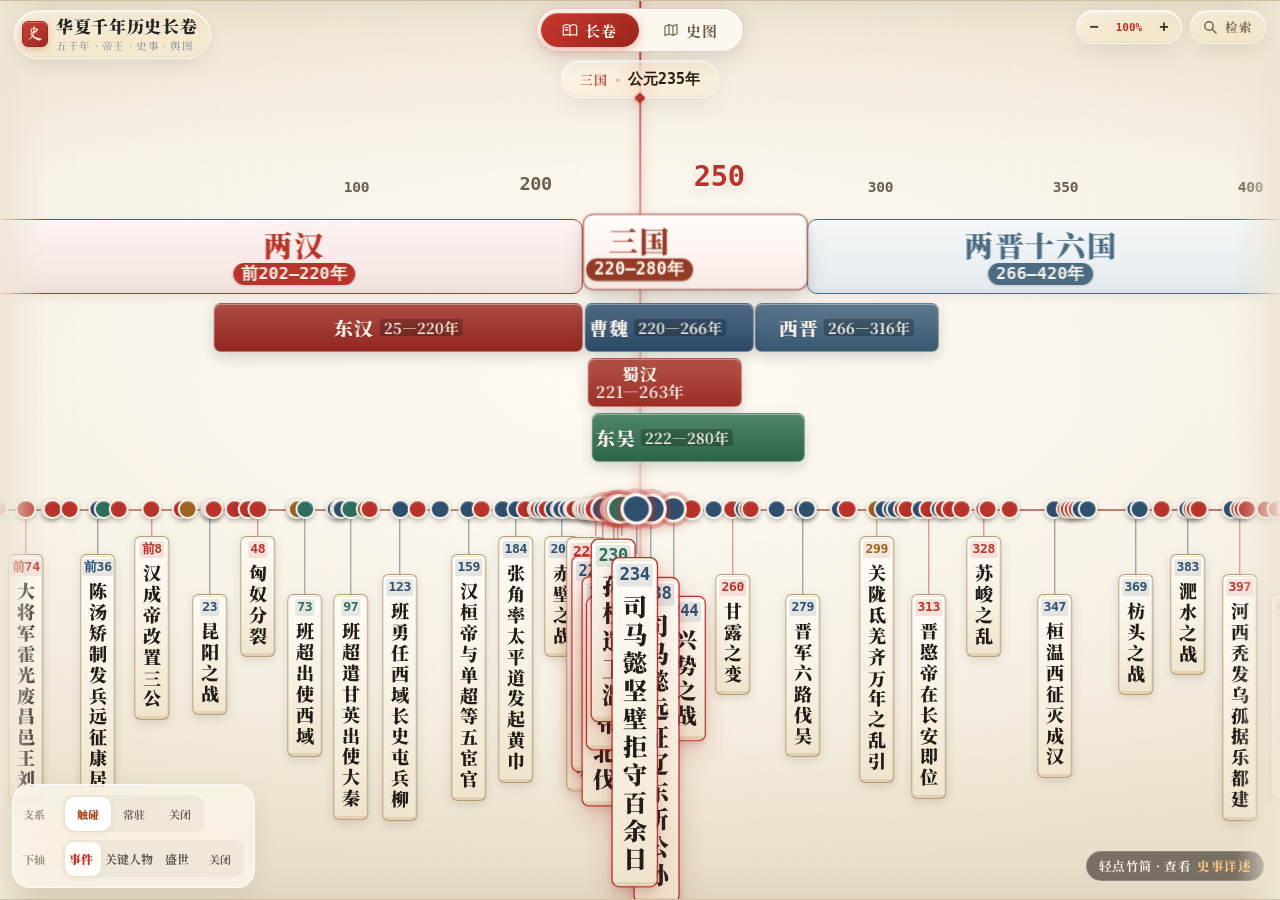
==== commit f221d881: "自动上传: 2026-11-08 20:39 更新 1 个文件" ====
--- a/index.html
+++ b/index.html
@@ -15,7 +15,7 @@
   <!-- 字体异步加载：断网 / 弱网 / iPad 离线时不会阻塞首屏，自动退回系统宋体 -->
   <link rel="stylesheet" media="print" onload="this.media='all';this.onload=null"
         href="https://fonts.googleapis.com/css2?family=Ma+Shan+Zheng&family=Noto+Serif+SC:wght@500;600;700;900&display=swap" />
-  <link rel="stylesheet" href="scroll.css" />
+  <link rel="stylesheet" href="scroll.css?v=20261108-drag1" />
 
 
 <link rel="stylesheet" href="view-switch.css" />
@@ -298,7 +298,7 @@
 
 
   <script src="emperor-data.js"></script>
-  <script src="scroll-app.js"></script>
+  <script src="scroll-app.js?v=20261108-drag1"></script>
 
   <script>
     // PWA：注册 Service Worker（仅 https / localhost 生效，file:// 下静默跳过）
--- a/scroll.css
+++ b/scroll.css
@@ -4122,3 +4122,19 @@
     bottom: 0 !important;
     padding-bottom: 0 !important;
   }
+
+/* Frame-driven fisheye transforms must follow the gesture directly, without a second CSS tween. */
+#timeline-canvas .vertical-bamboo-slip,
+#timeline-canvas .axis-person-card {
+  transition-property:background,background-color,color,border-color,box-shadow !important;
+}
+body.scroll-in-motion #timeline-canvas .vertical-bamboo-slip,
+body.scroll-in-motion #timeline-canvas .axis-person-card,
+body.scroll-in-motion #timeline-canvas .slip-fold-wrapper,
+body.scroll-in-motion #timeline-canvas .pulse-circle {
+  transition:none !important;
+}
+body.scroll-in-motion #timeline-canvas .macro-dynasty-block,
+body.scroll-in-motion #timeline-canvas .sub-regime-block {
+  animation-play-state:paused !important;
+}
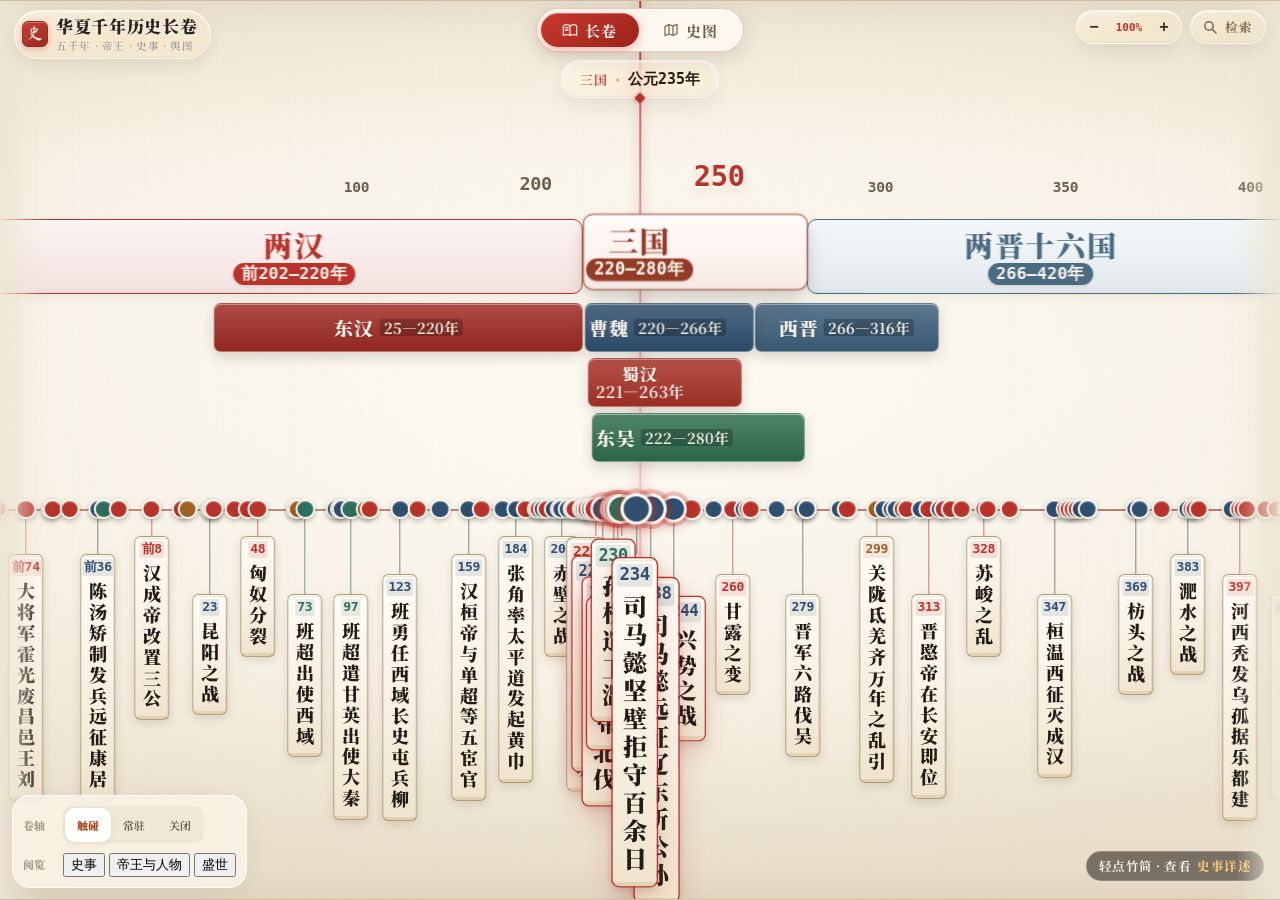
==== commit 27beeb9d: "自动上传: 2026-11-09 08:20 更新 1 个文件" ====
--- a/index.html
+++ b/index.html
@@ -112,12 +112,11 @@
         </div>
       </div>
 
-      <!-- 左下角重构：东方雅集极简悬浮控制浮岛（一键收折 + 禅意双轨滑块） -->
+      <!-- 左下角：整合为单一观卷控制，不保留底部 TAB 栏 -->
       <section class="app-controls zen-floating-dock" id="unified-console" aria-label="长卷视图控制舱">
         <div class="zen-dock-card" id="console-body">
-          <!-- 第一轨：上轴支系三档（触碰 / 常驻 / 关闭） -->
           <div class="zen-dock-row">
-            <span class="zen-tag">支系</span>
+            <span class="zen-tag">卷轴</span>
             <div class="slide-track zen-track" id="sub-mode-track" role="radiogroup" aria-label="二三层政权支系模式">
               <div class="slide-pill zen-pill" id="sub-mode-pill" data-mode="auto" aria-hidden="true"></div>
               <button class="slide-opt zen-opt active" data-submode="auto" type="button" role="radio" aria-checked="true" title="光标接触时下拉弹出">触碰</button>
@@ -126,25 +125,12 @@
             </div>
           </div>
 
-          <div class="zen-divider" aria-hidden="true"></div>
-
-          <!-- 第二轨：下轴图层四档（事件 / 关键人物 / 盛世 / 关闭） -->
           <div class="zen-dock-row">
-            <span class="zen-tag">下轴</span>
-            <div class="slide-track zen-track" id="axis-layer-track" role="radiogroup" aria-label="下方时间轴图层">
-              <div class="slide-pill zen-pill" id="axis-layer-pill" data-theme="events" aria-hidden="true"></div>
-              <button id="layer-events" class="slide-opt zen-opt layer-switch on active" data-layer="events" type="button" role="radio" aria-checked="true">
-                <span>事件</span>
-              </button>
-              <button id="layer-figures" class="slide-opt zen-opt layer-switch" data-layer="figures" type="button" role="radio" aria-checked="false">
-                <span>关键人物</span>
-              </button>
-              <button id="layer-eras" class="slide-opt zen-opt layer-switch" data-layer="eras" type="button" role="radio" aria-checked="false">
-                <span>盛世</span>
-              </button>
-              <button id="layer-off" class="slide-opt zen-opt" data-layer="off" type="button" role="radio" aria-checked="false" title="收起下方时间轴">
-                <span>关闭</span>
-              </button>
+            <span class="zen-tag">阅览</span>
+            <div class="axis-actions" role="group" aria-label="长卷内容">
+              <button class="axis-action is-active" data-axis-action="events" type="button">史事</button>
+              <button class="axis-action" data-axis-action="figures" type="button">帝王与人物</button>
+              <button class="axis-action" data-axis-action="eras" type="button">盛世</button>
             </div>
           </div>
         </div>
@@ -208,23 +194,6 @@
                     <button class="baike-more-btn" id="person-close" type="button">收起</button>
                   </div>
                   <p class="person-text" id="person-text"></p>
-                  <a class="baike-link" id="person-link" target="_blank" rel="noopener">百度百科 ›</a>
-                </div>
-
-                <div class="baike-box" id="baike-box" data-state="loading">
-                  <div class="baike-head">
-                    <span class="bk-logo">百度百科</span>
-                    <span id="bk-state">联网加载中…</span>
-                  </div>
-                  <div class="baike-body" id="baike-body">
-                    <p id="bk-abstract"></p>
-                    <dl class="bk-card" id="bk-card"></dl>
-                    <div class="baike-foot">
-                      <a class="baike-link" id="bk-link" target="_blank" rel="noopener">查看完整词条 ›</a>
-                      <button class="baike-more-btn" id="bk-expand" type="button">展开摘要</button>
-                    </div>
-                  </div>
-                  <p class="baike-note" id="bk-note" hidden></p>
                 </div>
               </div>
             </div>
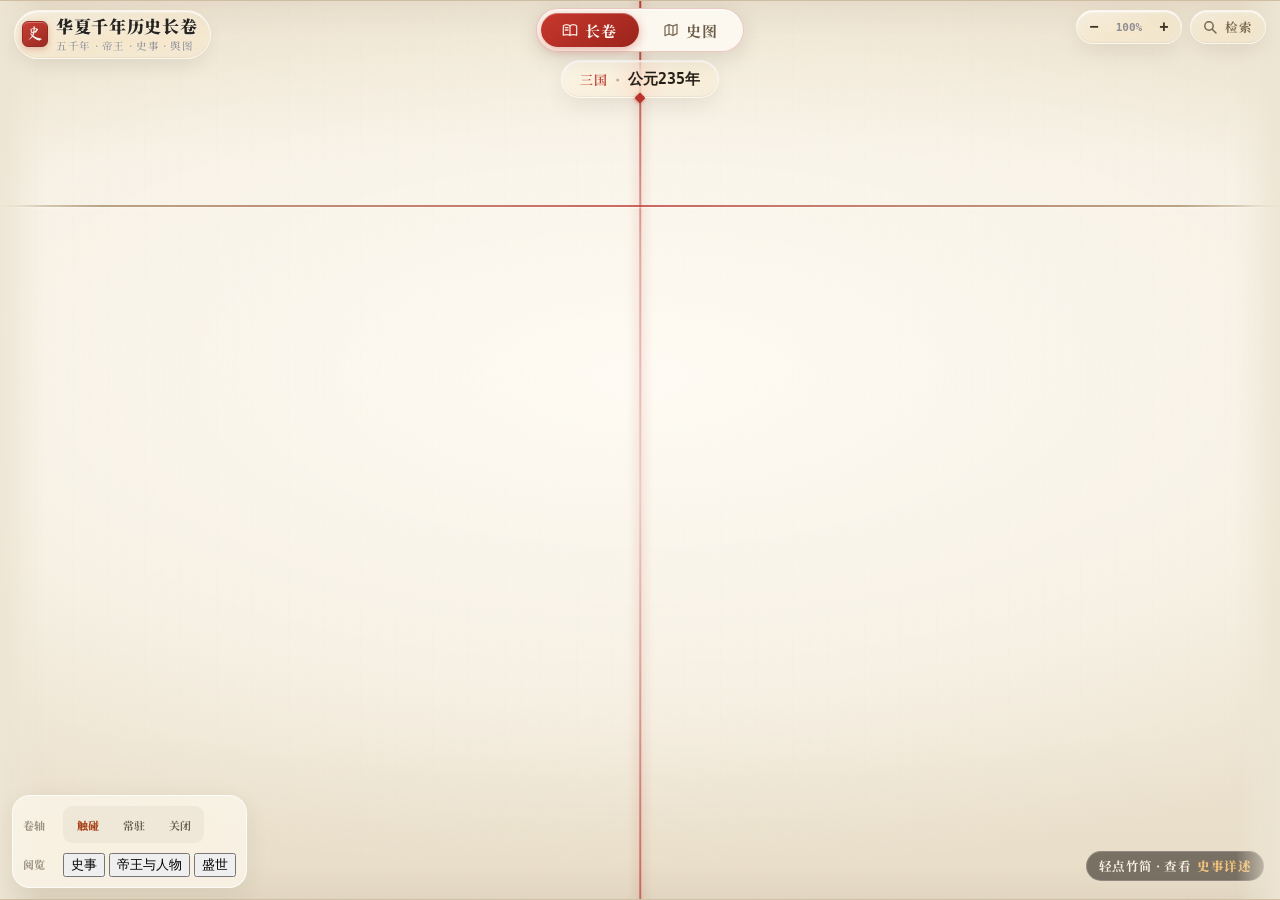
==== commit 1fb80792: "自动上传: 2026-11-09 08:20 更新 1 个文件" ====
--- a/index.html
+++ b/index.html
@@ -221,51 +221,6 @@
 
   </main>
 
-  <!-- 应用内百科阅读器：点任何「百度百科」链接都在这里打开，不离开应用 -->
-  <div id="baike-reader" class="br-overlay" data-state="idle" aria-hidden="true" role="dialog" aria-modal="true" aria-label="百科阅读">
-    <div class="br-nav">
-      <button class="br-btn" id="br-back" type="button">‹ 返回</button>
-      <span class="br-nav-title" id="br-nav-title">百科</span>
-      <button class="br-btn right" id="br-ext" type="button">浏览器</button>
-    </div>
-    <div class="br-scroll" id="br-scroll">
-      <div class="br-inner">
-        <div class="br-hero">
-          <img class="br-thumb" id="br-thumb" alt="" hidden />
-          <div class="br-hero-text">
-            <h2 id="br-title">—</h2>
-            <p id="br-sub"></p>
-            <div class="br-chip-row" id="br-chips"></div>
-          </div>
-        </div>
-
-        <div class="br-skeleton">
-          <div class="sk-line" style="width:96%"></div>
-          <div class="sk-line" style="width:88%"></div>
-          <div class="sk-line" style="width:92%"></div>
-          <div class="sk-line" style="width:70%"></div>
-        </div>
-
-        <div class="br-infobox" id="br-infobox" hidden></div>
-        <div class="br-article" id="br-article"></div>
-
-        <div class="br-fallback" id="br-fallback">
-          <div class="fb-icon">🌐</div>
-          <p id="br-fallback-text">当前无法自动读取百科内容，可点击下方按钮在浏览器中查看原文。</p>
-          <button class="fb-btn" id="br-fallback-btn" type="button">在浏览器中打开 ›</button>
-        </div>
-
-        <p class="br-foot" id="br-foot">
-          以上内容来自<b>百度百科</b>开放词条接口，已在应用内离线排版呈现；如词条未完整加载，
-          <a id="br-foot-link" href="#" target="_blank" rel="noopener">查看完整词条 ›</a>
-        </p>
-      </div>
-    </div>
-  </div>
-
-
-
-
   <script src="emperor-data.js"></script>
   <script src="scroll-app.js?v=20261108-drag1"></script>
 
